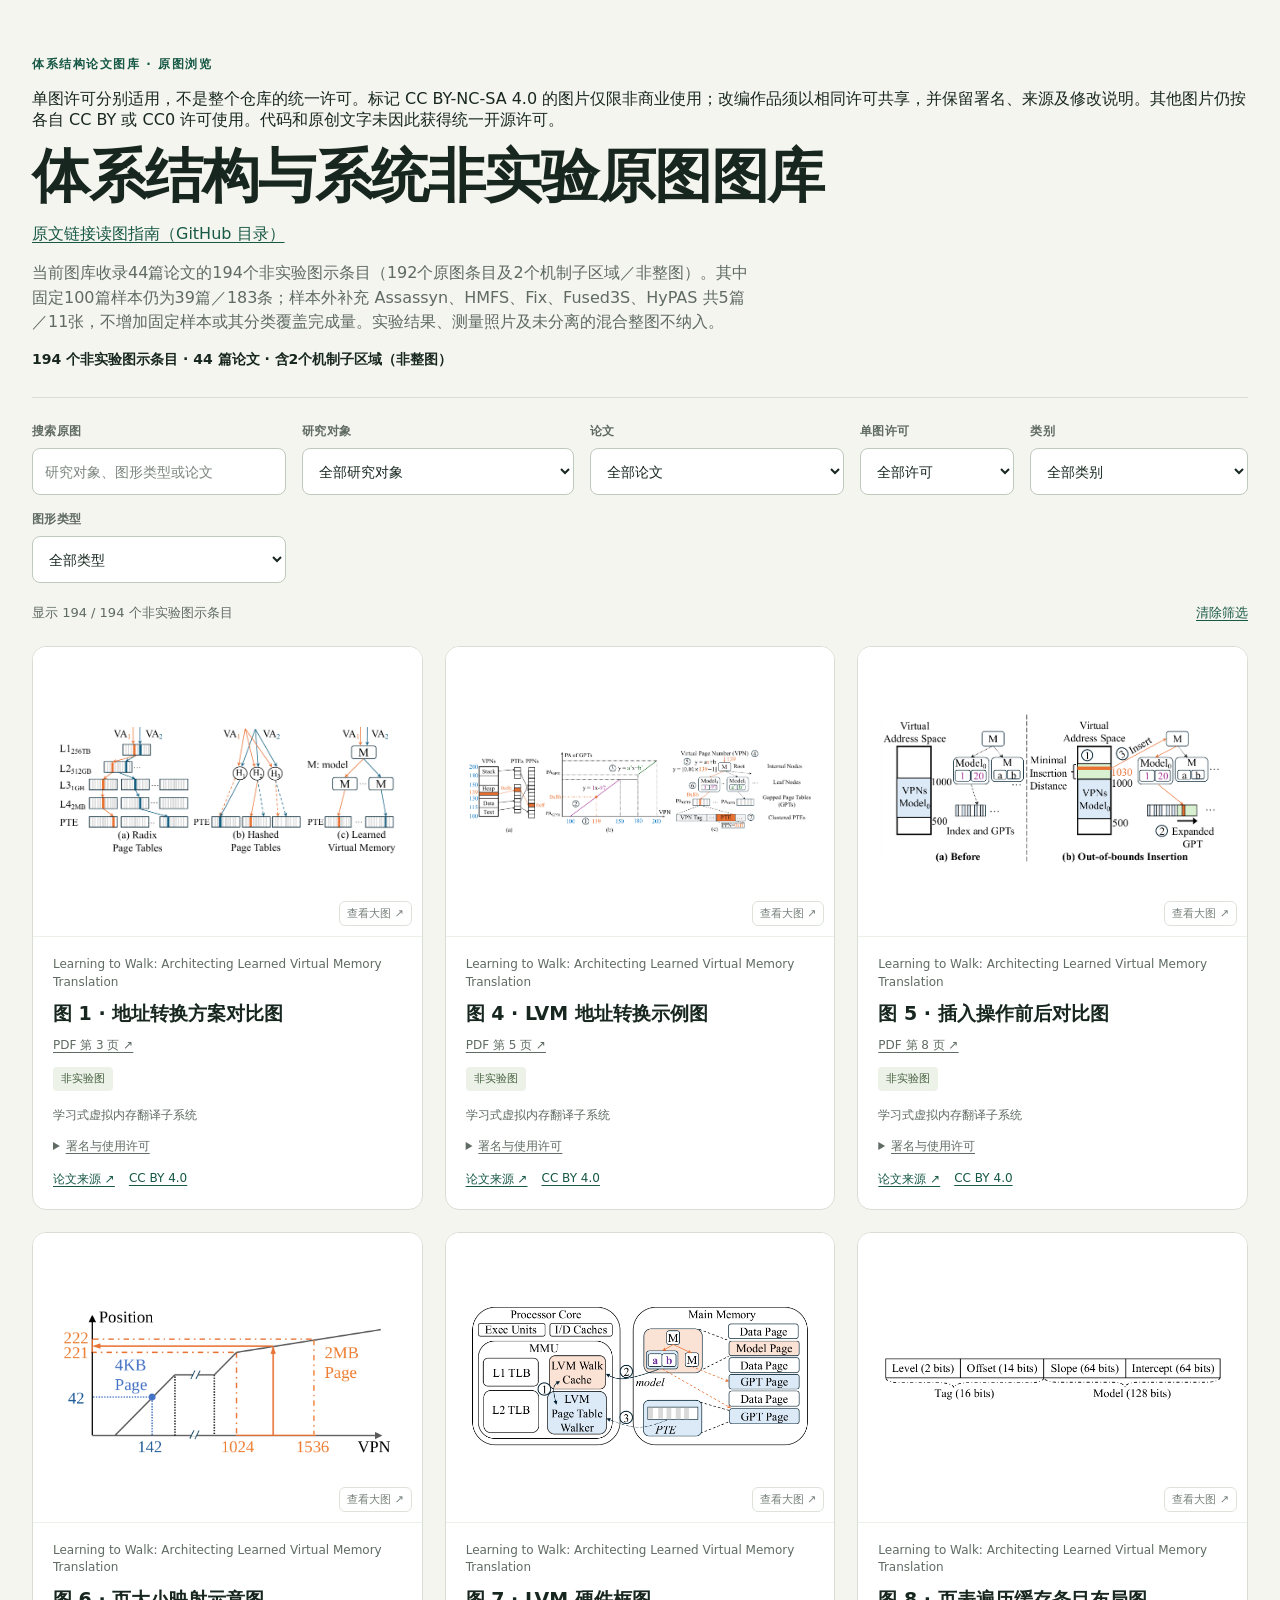
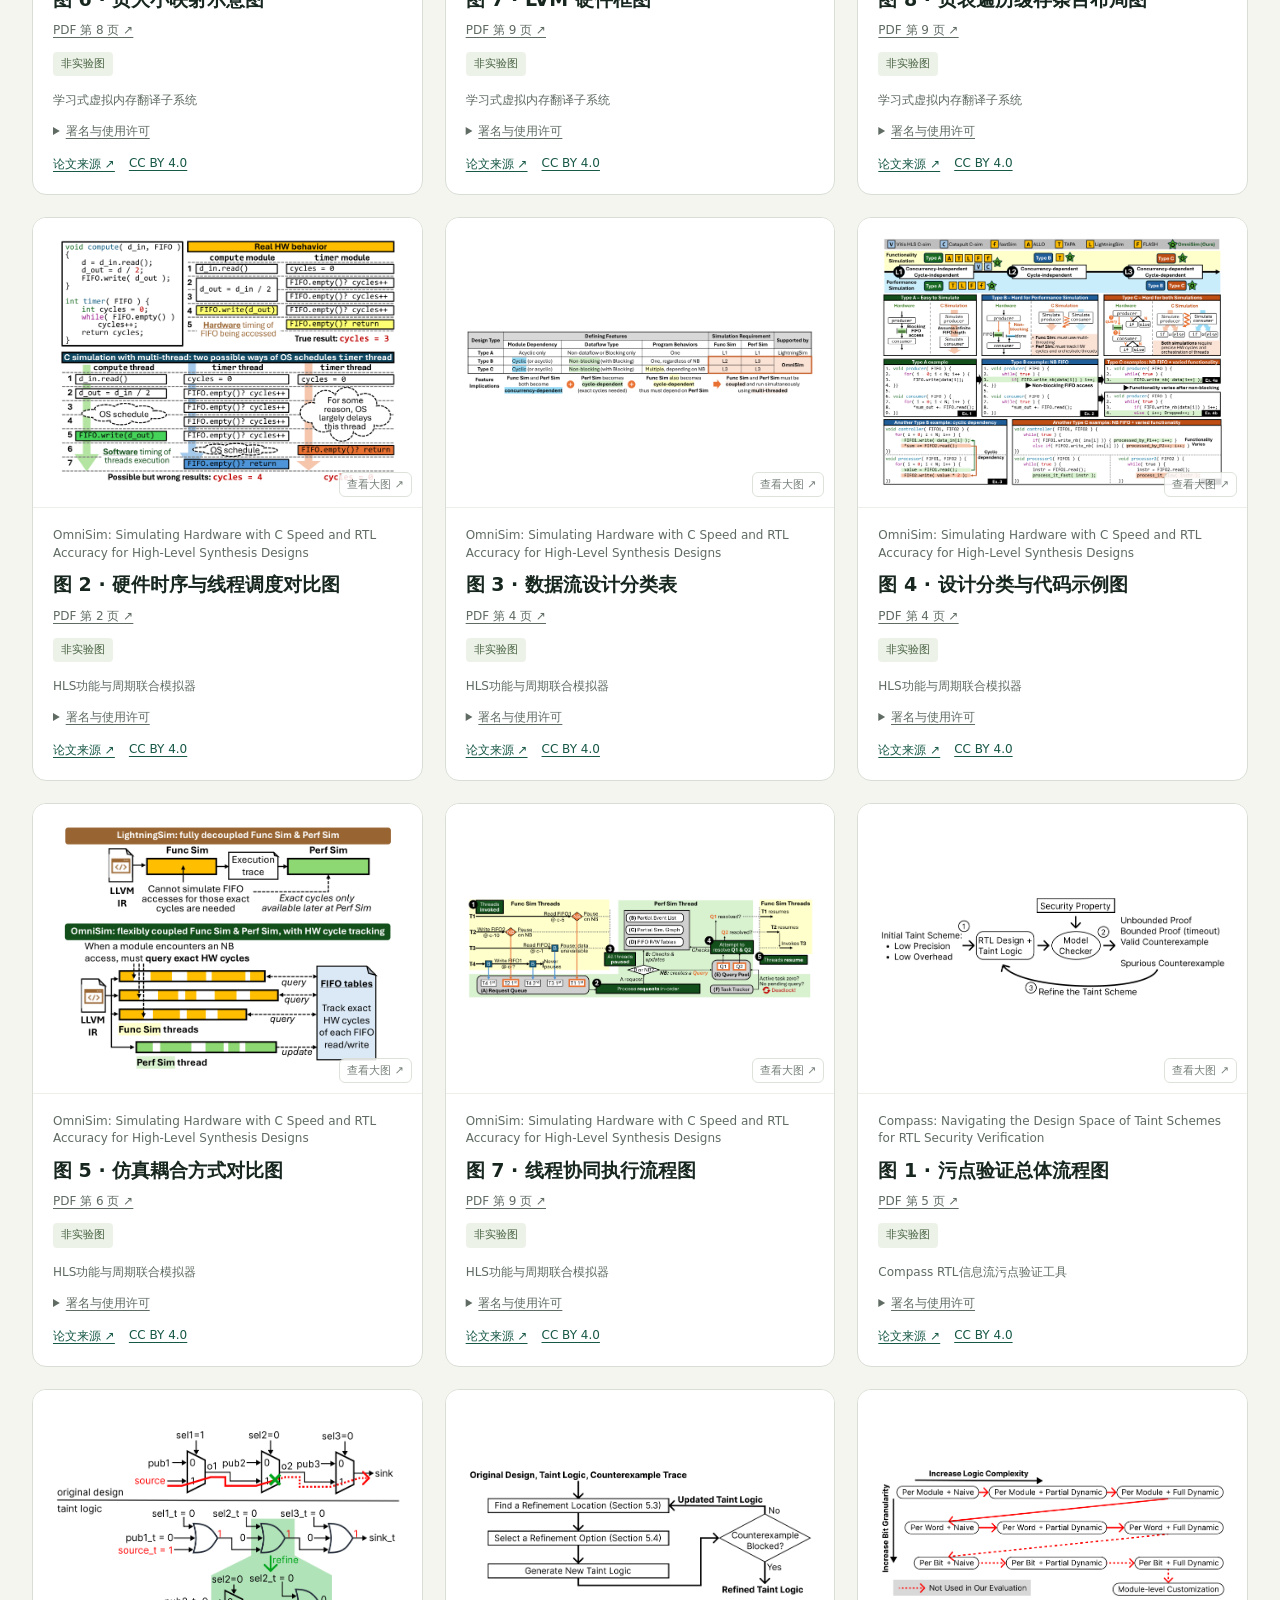
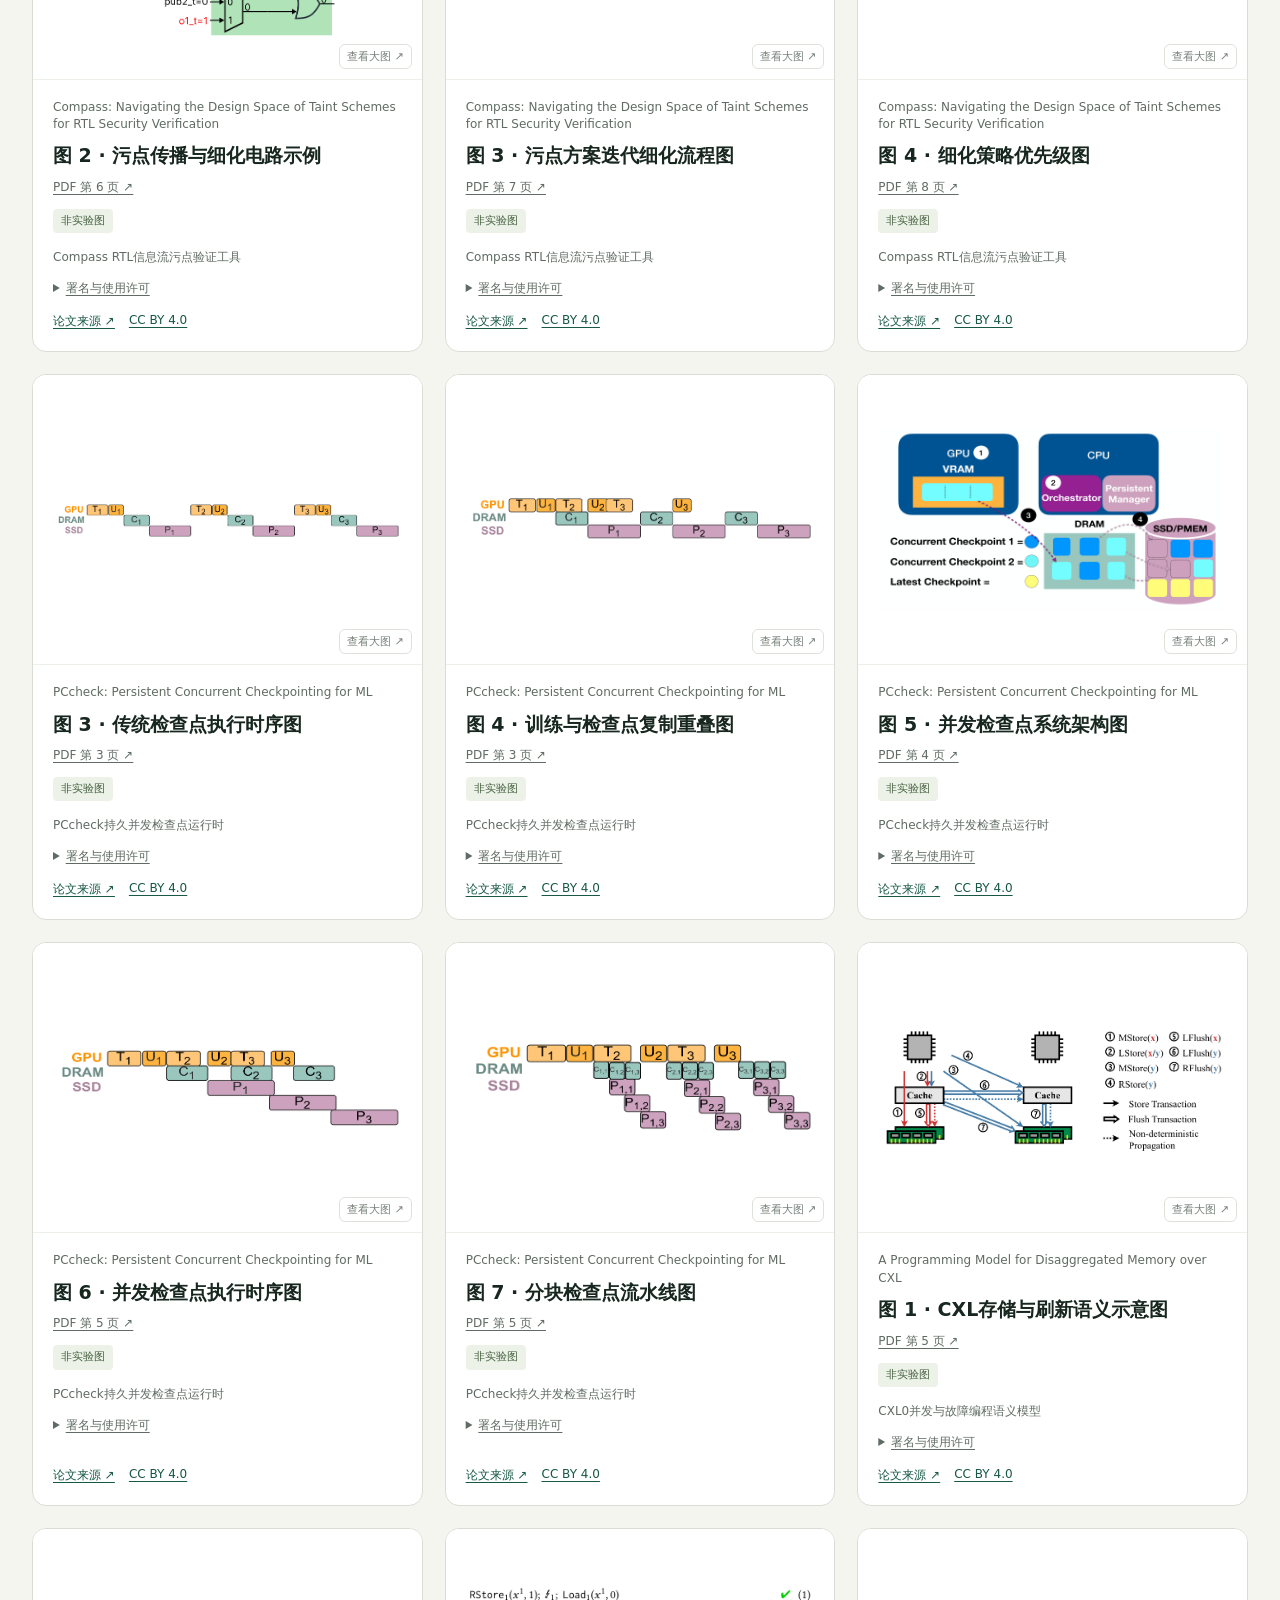
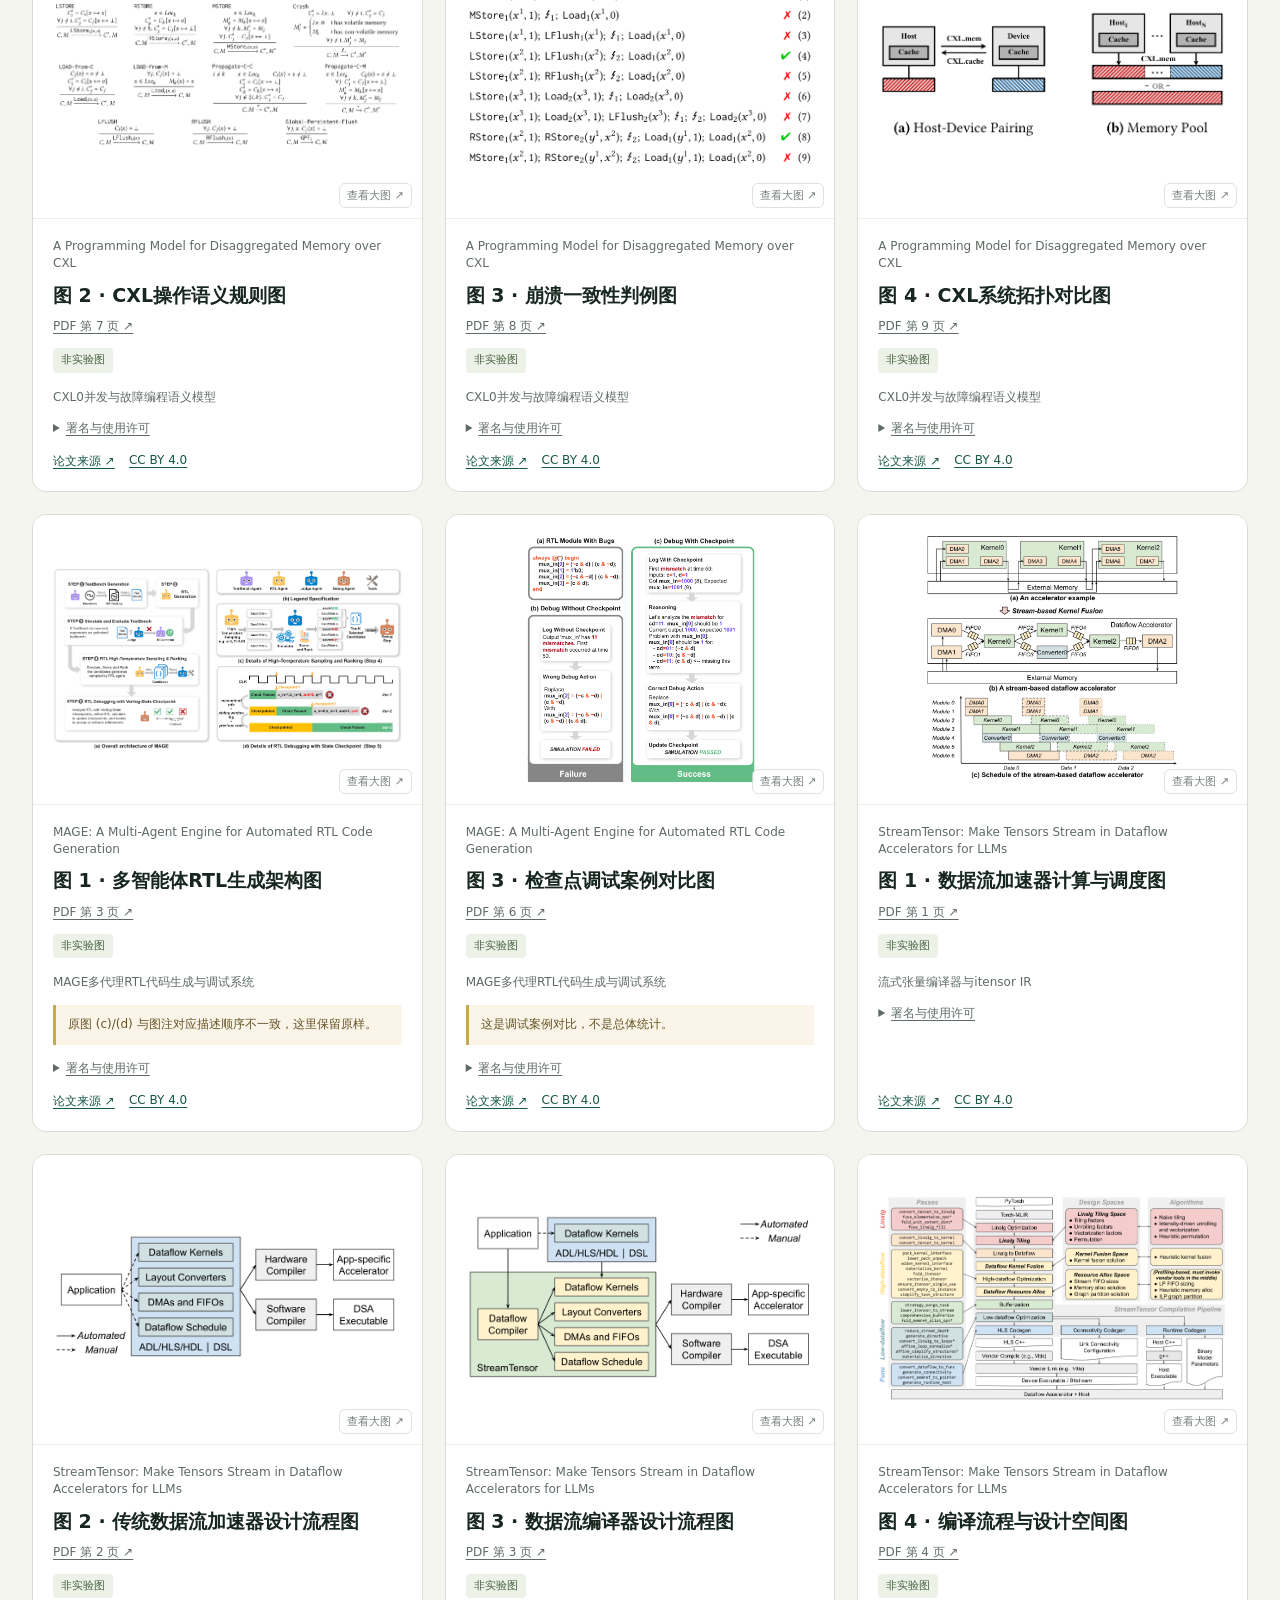
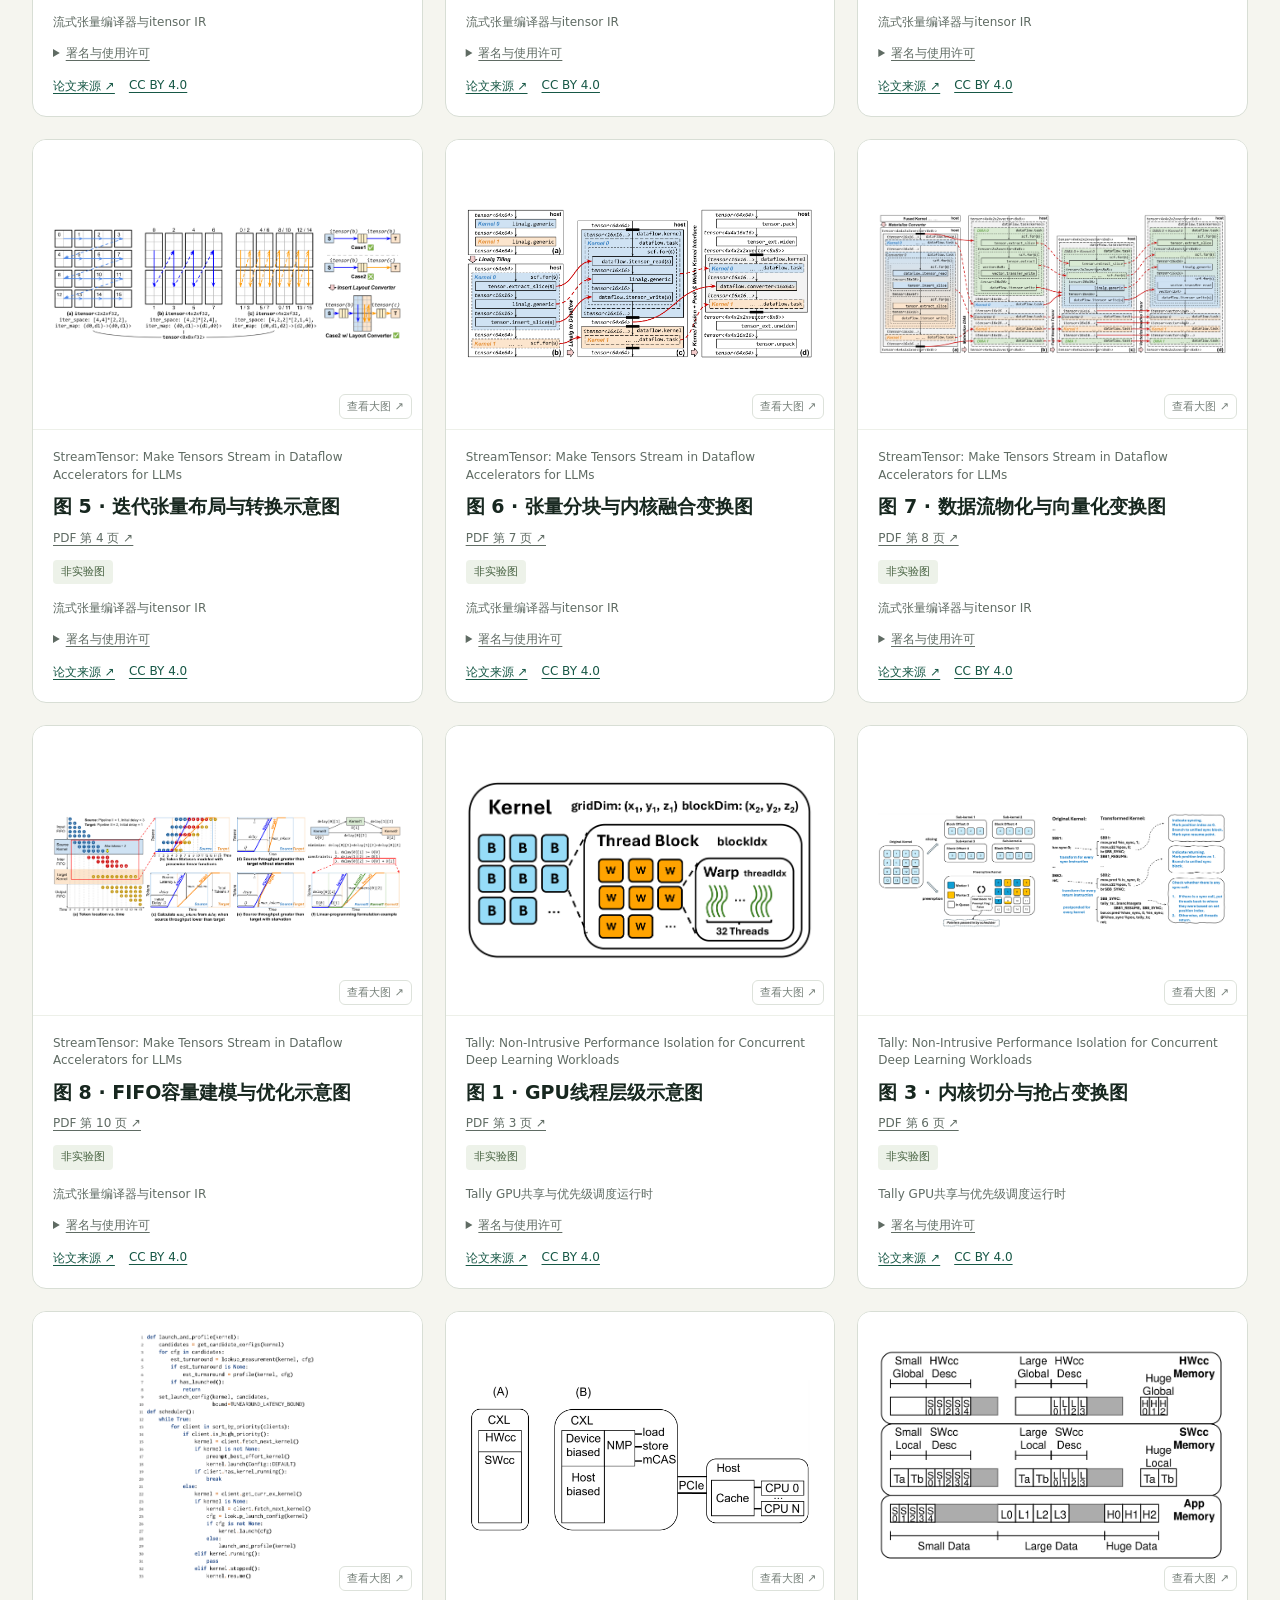
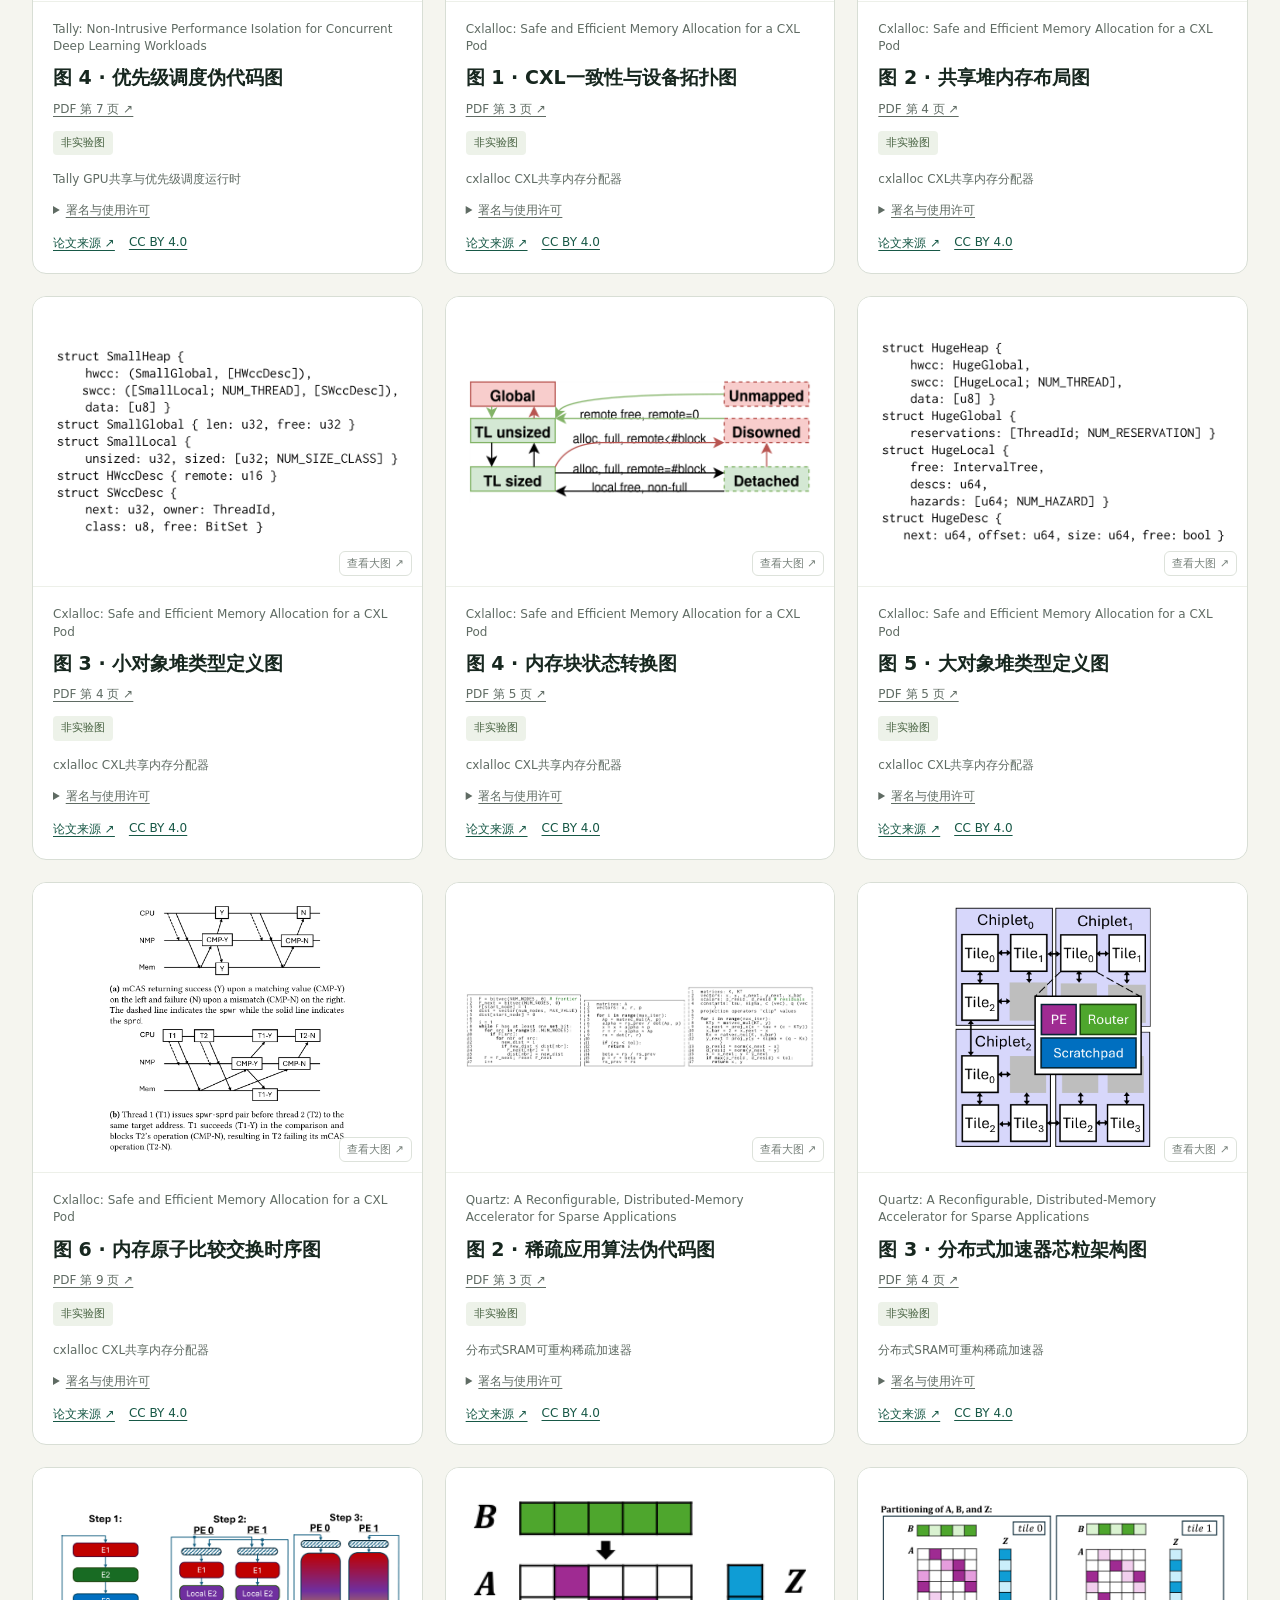
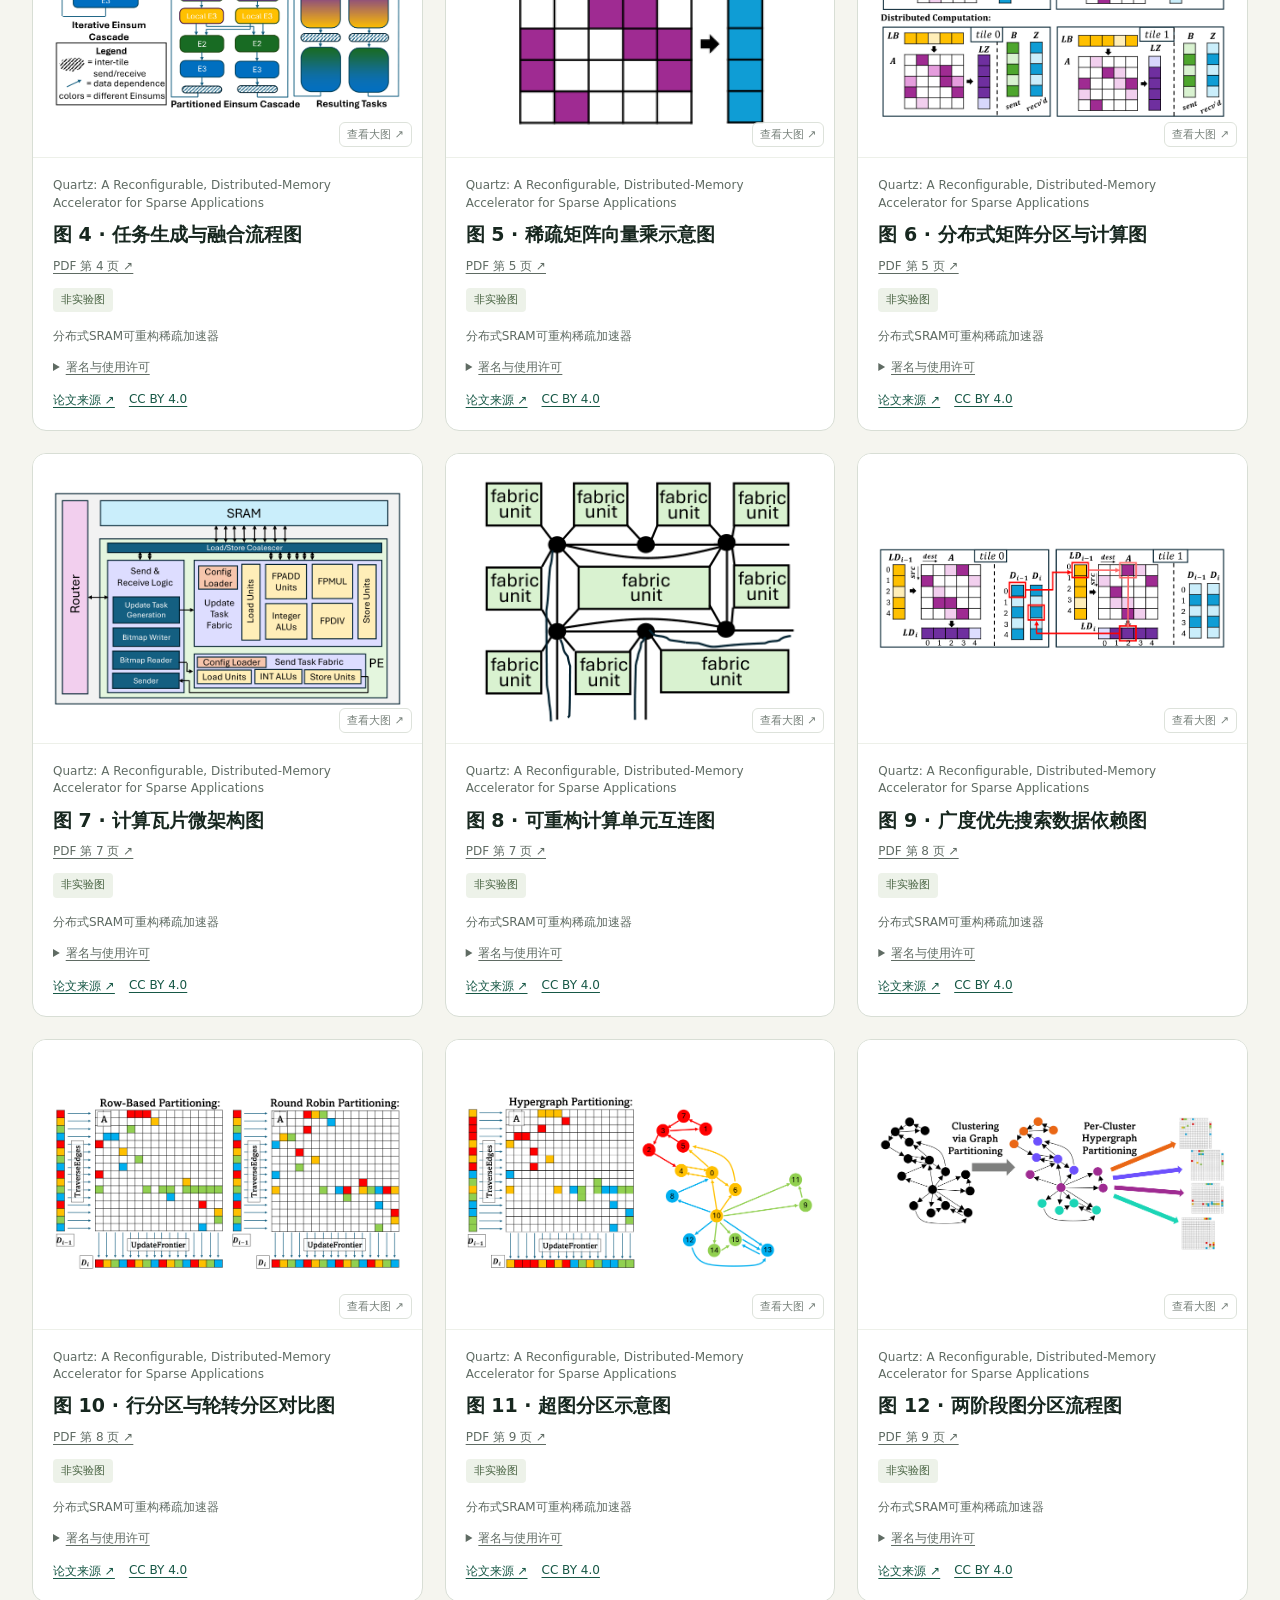
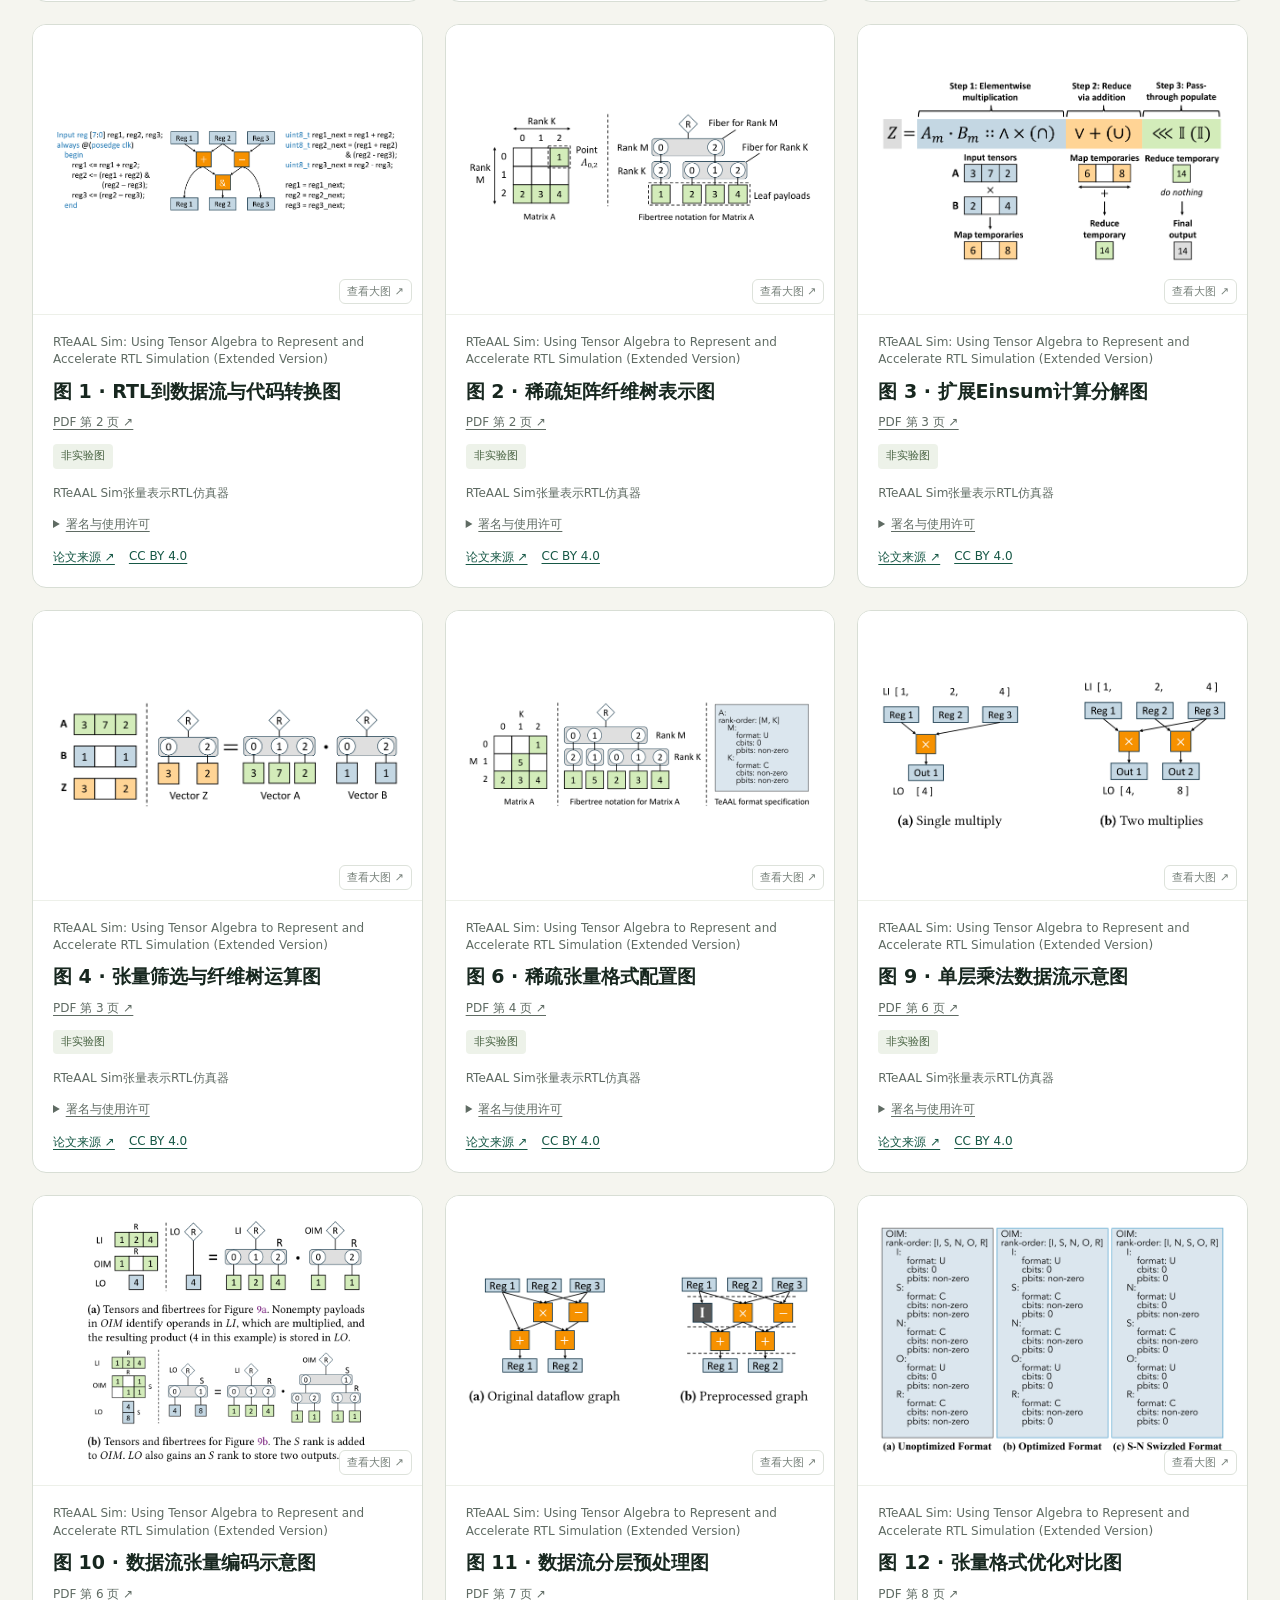
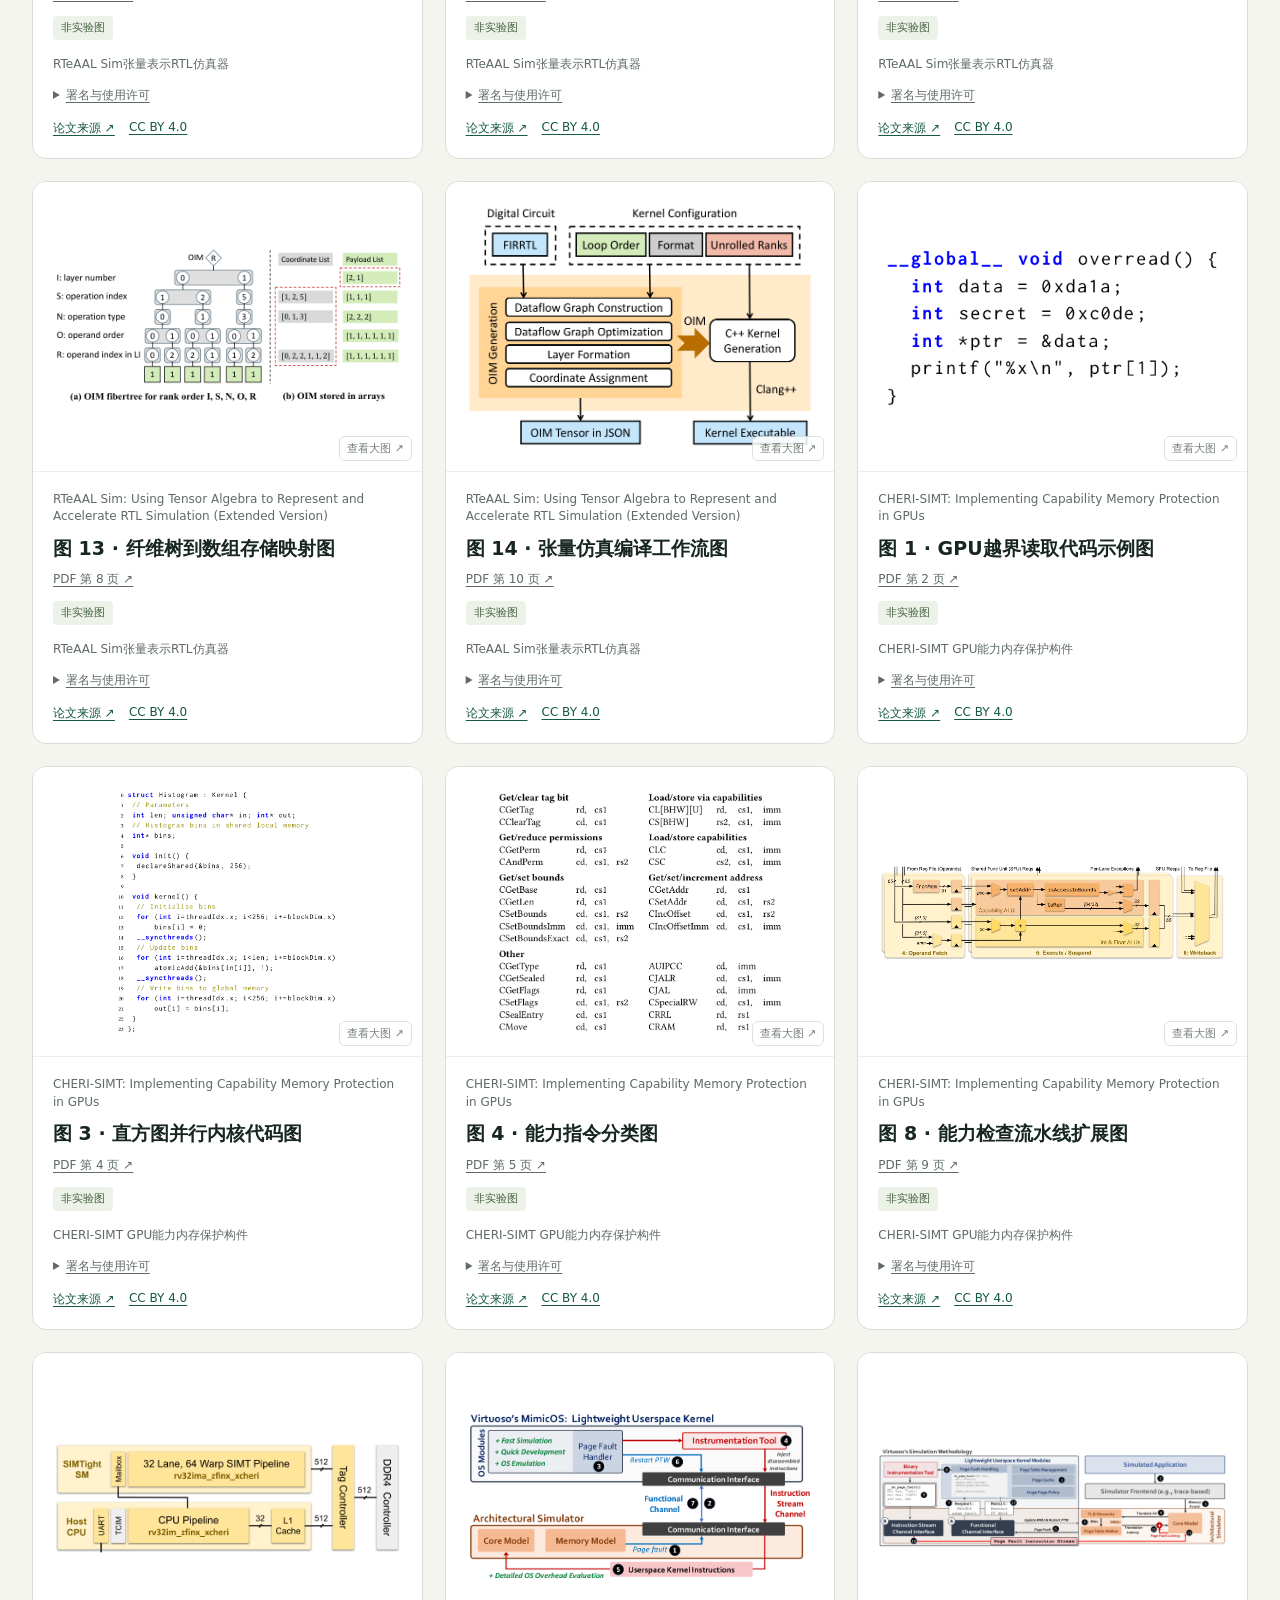
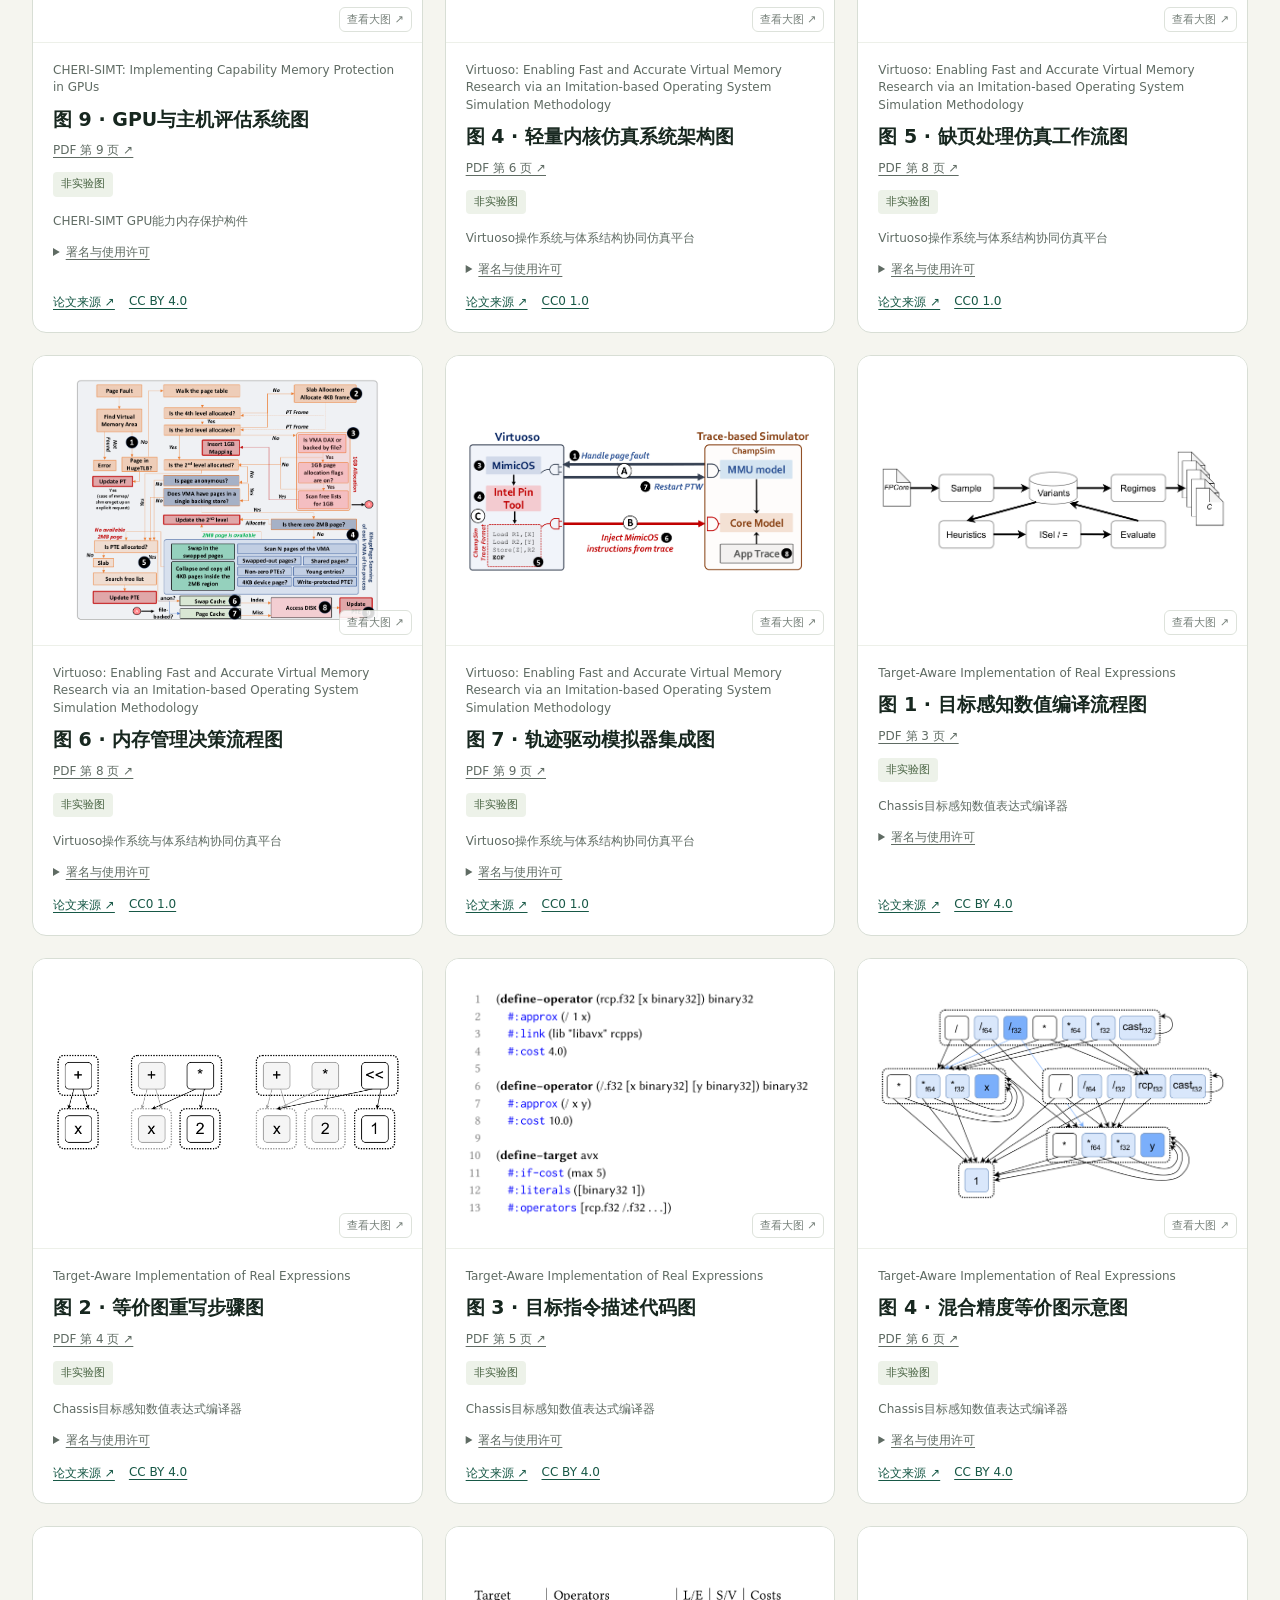
==== gallery/index.html @ f14de04a "Add verified HyPAS mechanism figures as supplemental coverage" ====
<!doctype html>
<html lang="zh-CN">
<head>
  <meta charset="utf-8">
  <meta name="viewport" content="width=device-width, initial-scale=1">
  <meta name="referrer" content="no-referrer">
  <meta name="description" content="按研究对象、论文、类别和图形类型浏览经核验的体系结构论文原图，附来源页和署名许可。">
  <title>体系结构与系统非实验原图图库</title>
  <link rel="stylesheet" href="styles.css">
</head>
<body>
  <a class="skip" href="#gallery">跳转至原图</a>
  <header class="masthead">
    <div class="eyebrow">体系结构论文图库 · 原图浏览</div>
    <p class="license-warning">单图许可分别适用，不是整个仓库的统一许可。标记 CC BY-NC-SA 4.0 的图片仅限非商业使用；改编作品须以相同许可共享，并保留署名、来源及修改说明。其他图片仍按各自 CC BY 或 CC0 许可使用。代码和原创文字未因此获得统一开源许可。</p>
    <h1>体系结构与系统非实验原图图库</h1>
    <p><a href="https://github.com/zaidengyifenzhong/arch-diagram-lab/blob/main/catalog/README.md#source-linked-reading-guides">原文链接读图指南（GitHub 目录）</a></p>
    <p class="coverage">当前图库收录44篇论文的194个非实验图示条目（192个原图条目及2个机制子区域／非整图）。其中固定100篇样本仍为39篇／183条；样本外补充 Assassyn、HMFS、Fix、Fused3S、HyPAS 共5篇／11张，不增加固定样本或其分类覆盖完成量。实验结果、测量照片及未分离的混合整图不纳入。</p>
    <p class="summary" id="summary">194 个非实验图示条目 · 44 篇论文 · 含2个机制子区域（非整图）</p>
  </header>
  <main>
    <section class="controls" aria-label="浏览原图">
      <div class="control-grid">
        <label>搜索原图<input id="search" type="search" placeholder="研究对象、图形类型或论文" autocomplete="off"></label>
        <label>研究对象<select id="research-object"><option value="">全部研究对象</option></select></label>
        <label>论文<select id="paper"><option value="">全部论文</option></select></label>
        <label>单图许可<select id="license"><option value="">全部许可</option></select></label>
        <label>类别<select id="category"><option value="">全部类别</option></select></label>
        <label>图形类型<select id="figure-type"><option value="">全部类型</option></select></label>
      </div>
      <div class="results-row"><p id="result-count" role="status" aria-live="polite"></p><button id="reset" class="text-button" type="button">清除筛选</button></div>
    </section>
    <p id="paper-notice" class="source-note" hidden></p>
    <section id="reading-path" aria-label="所选论文的阅读建议" hidden></section>
    <section id="gallery" class="gallery" aria-label="论文原图" tabindex="-1"></section>
    <div class="empty" id="empty" hidden><h2>没有匹配的原图</h2><p>试试其他关键词，或清除筛选。</p></div>
    <noscript><p>以下194个非实验图示条目包含2个明确机制子区域／非整图；启用JavaScript可筛选。</p><div class="no-script-list"><article><h2>LVM · MICRO 2025 · 图 1</h2><p>地址转换方案对比图</p><img src="assets/micro-2025-lvm-F1-9dbb3edb5652a530.png" alt="图 1：地址转换方案对比图。原论文 Learning to Walk: Architecting Learned Virtual Memory Translation，PDF 第 3 页。"><p></p><p>Kaiyang Zhao, Yuang Chen, Xenia Xu, Dan Schatzberg, Nastaran Hajinaza, Rupin Vakharwala, Andy Anderson, and Dimitrios Skarlatos. Learning to Walk: Architecting Learned Virtual Memory Translation. MICRO 2025. DOI: https://doi.org/10.1145/3725843.3756093. Copyright 2025 the owner/authors. Source: https://www.pdl.cmu.edu/PDL-FTP/BigLearning/kzhao-MICRO25.pdf. CC BY 4.0: https://creativecommons.org/licenses/by/4.0/. Figures cropped from the exact historical PDF and rasterized at 240 dpi; captions excluded and diagram content unchanged. No endorsement implied. Cropped from the paper and rasterized at 240 dpi; captions excluded and diagram content unchanged.</p><p></p><p><a href="https://www.pdl.cmu.edu/PDL-FTP/BigLearning/kzhao-MICRO25.pdf#page=3">原文物理页 3</a> · <a href="https://creativecommons.org/licenses/by/4.0/">CC BY 4.0</a></p></article><article><h2>LVM · MICRO 2025 · 图 4</h2><p>LVM 地址转换示例图</p><img src="assets/micro-2025-lvm-F4-119ad67382ce1697.png" alt="图 4：LVM 地址转换示例图。原论文 Learning to Walk: Architecting Learned Virtual Memory Translation，PDF 第 5 页。"><p></p><p>Kaiyang Zhao, Yuang Chen, Xenia Xu, Dan Schatzberg, Nastaran Hajinaza, Rupin Vakharwala, Andy Anderson, and Dimitrios Skarlatos. Learning to Walk: Architecting Learned Virtual Memory Translation. MICRO 2025. DOI: https://doi.org/10.1145/3725843.3756093. Copyright 2025 the owner/authors. Source: https://www.pdl.cmu.edu/PDL-FTP/BigLearning/kzhao-MICRO25.pdf. CC BY 4.0: https://creativecommons.org/licenses/by/4.0/. Figures cropped from the exact historical PDF and rasterized at 240 dpi; captions excluded and diagram content unchanged. No endorsement implied. Cropped from the paper and rasterized at 240 dpi; captions excluded and diagram content unchanged.</p><p></p><p><a href="https://www.pdl.cmu.edu/PDL-FTP/BigLearning/kzhao-MICRO25.pdf#page=5">原文物理页 5</a> · <a href="https://creativecommons.org/licenses/by/4.0/">CC BY 4.0</a></p></article><article><h2>LVM · MICRO 2025 · 图 5</h2><p>插入操作前后对比图</p><img src="assets/micro-2025-lvm-F5-0bdcf9b856116199.png" alt="图 5：插入操作前后对比图。原论文 Learning to Walk: Architecting Learned Virtual Memory Translation，PDF 第 8 页。"><p></p><p>Kaiyang Zhao, Yuang Chen, Xenia Xu, Dan Schatzberg, Nastaran Hajinaza, Rupin Vakharwala, Andy Anderson, and Dimitrios Skarlatos. Learning to Walk: Architecting Learned Virtual Memory Translation. MICRO 2025. DOI: https://doi.org/10.1145/3725843.3756093. Copyright 2025 the owner/authors. Source: https://www.pdl.cmu.edu/PDL-FTP/BigLearning/kzhao-MICRO25.pdf. CC BY 4.0: https://creativecommons.org/licenses/by/4.0/. Figures cropped from the exact historical PDF and rasterized at 240 dpi; captions excluded and diagram content unchanged. No endorsement implied. Cropped from the paper and rasterized at 240 dpi; captions excluded and diagram content unchanged.</p><p></p><p><a href="https://www.pdl.cmu.edu/PDL-FTP/BigLearning/kzhao-MICRO25.pdf#page=8">原文物理页 8</a> · <a href="https://creativecommons.org/licenses/by/4.0/">CC BY 4.0</a></p></article><article><h2>LVM · MICRO 2025 · 图 6</h2><p>页大小映射示意图</p><img src="assets/micro-2025-lvm-F6-8c029fa66f3a2694.png" alt="图 6：页大小映射示意图。原论文 Learning to Walk: Architecting Learned Virtual Memory Translation，PDF 第 8 页。"><p></p><p>Kaiyang Zhao, Yuang Chen, Xenia Xu, Dan Schatzberg, Nastaran Hajinaza, Rupin Vakharwala, Andy Anderson, and Dimitrios Skarlatos. Learning to Walk: Architecting Learned Virtual Memory Translation. MICRO 2025. DOI: https://doi.org/10.1145/3725843.3756093. Copyright 2025 the owner/authors. Source: https://www.pdl.cmu.edu/PDL-FTP/BigLearning/kzhao-MICRO25.pdf. CC BY 4.0: https://creativecommons.org/licenses/by/4.0/. Figures cropped from the exact historical PDF and rasterized at 240 dpi; captions excluded and diagram content unchanged. No endorsement implied. Cropped from the paper and rasterized at 240 dpi; captions excluded and diagram content unchanged.</p><p></p><p><a href="https://www.pdl.cmu.edu/PDL-FTP/BigLearning/kzhao-MICRO25.pdf#page=8">原文物理页 8</a> · <a href="https://creativecommons.org/licenses/by/4.0/">CC BY 4.0</a></p></article><article><h2>LVM · MICRO 2025 · 图 7</h2><p>LVM 硬件框图</p><img src="assets/micro-2025-lvm-F7-07ace1bb2e10e1a8.png" alt="图 7：LVM 硬件框图。原论文 Learning to Walk: Architecting Learned Virtual Memory Translation，PDF 第 9 页。"><p></p><p>Kaiyang Zhao, Yuang Chen, Xenia Xu, Dan Schatzberg, Nastaran Hajinaza, Rupin Vakharwala, Andy Anderson, and Dimitrios Skarlatos. Learning to Walk: Architecting Learned Virtual Memory Translation. MICRO 2025. DOI: https://doi.org/10.1145/3725843.3756093. Copyright 2025 the owner/authors. Source: https://www.pdl.cmu.edu/PDL-FTP/BigLearning/kzhao-MICRO25.pdf. CC BY 4.0: https://creativecommons.org/licenses/by/4.0/. Figures cropped from the exact historical PDF and rasterized at 240 dpi; captions excluded and diagram content unchanged. No endorsement implied. Cropped from the paper and rasterized at 240 dpi; captions excluded and diagram content unchanged.</p><p></p><p><a href="https://www.pdl.cmu.edu/PDL-FTP/BigLearning/kzhao-MICRO25.pdf#page=9">原文物理页 9</a> · <a href="https://creativecommons.org/licenses/by/4.0/">CC BY 4.0</a></p></article><article><h2>LVM · MICRO 2025 · 图 8</h2><p>页表遍历缓存条目布局图</p><img src="assets/micro-2025-lvm-F8-78b813d9e61ee061.png" alt="图 8：页表遍历缓存条目布局图。原论文 Learning to Walk: Architecting Learned Virtual Memory Translation，PDF 第 9 页。"><p></p><p>Kaiyang Zhao, Yuang Chen, Xenia Xu, Dan Schatzberg, Nastaran Hajinaza, Rupin Vakharwala, Andy Anderson, and Dimitrios Skarlatos. Learning to Walk: Architecting Learned Virtual Memory Translation. MICRO 2025. DOI: https://doi.org/10.1145/3725843.3756093. Copyright 2025 the owner/authors. Source: https://www.pdl.cmu.edu/PDL-FTP/BigLearning/kzhao-MICRO25.pdf. CC BY 4.0: https://creativecommons.org/licenses/by/4.0/. Figures cropped from the exact historical PDF and rasterized at 240 dpi; captions excluded and diagram content unchanged. No endorsement implied. Cropped from the paper and rasterized at 240 dpi; captions excluded and diagram content unchanged.</p><p></p><p><a href="https://www.pdl.cmu.edu/PDL-FTP/BigLearning/kzhao-MICRO25.pdf#page=9">原文物理页 9</a> · <a href="https://creativecommons.org/licenses/by/4.0/">CC BY 4.0</a></p></article><article><h2>OmniSim · MICRO 2025 · 图 2</h2><p>硬件时序与线程调度对比图</p><img src="assets/micro-2025-omnisim-F2-c44d751e21643ef7.png" alt="图 2：硬件时序与线程调度对比图。原论文 OmniSim: Simulating Hardware with C Speed and RTL Accuracy for High-Level Synthesis Designs，PDF 第 2 页。"><p></p><p>Rishov Sarkar, Cong Hao. OmniSim: Simulating Hardware with C Speed and RTL Accuracy for High-Level Synthesis Designs. MICRO 2025. DOI: https://doi.org/10.1145/3725843.3756033. Version: arXiv:2508.19299v1, 25 Aug 2025; MICRO 2025 conference-layout author manuscript. Copyright 2025 the owner/authors. Source: https://arxiv.org/pdf/2508.19299v1. CC BY 4.0: https://creativecommons.org/licenses/by/4.0/. Whole figures cropped from this exact PDF and rasterized at 240 dpi; numbered captions excluded, figure content unchanged. No endorsement implied. Whole figure cropped from the specified source PDF and rasterized at 240 dpi; numbered caption excluded, figure content unchanged.</p><p></p><p><a href="https://arxiv.org/pdf/2508.19299v1#page=2">原文物理页 2</a> · <a href="https://creativecommons.org/licenses/by/4.0/">CC BY 4.0</a></p></article><article><h2>OmniSim · MICRO 2025 · 图 3</h2><p>数据流设计分类表</p><img src="assets/micro-2025-omnisim-F3-8bdba71f0ba8e7fe.png" alt="图 3：数据流设计分类表。原论文 OmniSim: Simulating Hardware with C Speed and RTL Accuracy for High-Level Synthesis Designs，PDF 第 4 页。"><p></p><p>Rishov Sarkar, Cong Hao. OmniSim: Simulating Hardware with C Speed and RTL Accuracy for High-Level Synthesis Designs. MICRO 2025. DOI: https://doi.org/10.1145/3725843.3756033. Version: arXiv:2508.19299v1, 25 Aug 2025; MICRO 2025 conference-layout author manuscript. Copyright 2025 the owner/authors. Source: https://arxiv.org/pdf/2508.19299v1. CC BY 4.0: https://creativecommons.org/licenses/by/4.0/. Whole figures cropped from this exact PDF and rasterized at 240 dpi; numbered captions excluded, figure content unchanged. No endorsement implied. Whole figure cropped from the specified source PDF and rasterized at 240 dpi; numbered caption excluded, figure content unchanged.</p><p></p><p><a href="https://arxiv.org/pdf/2508.19299v1#page=4">原文物理页 4</a> · <a href="https://creativecommons.org/licenses/by/4.0/">CC BY 4.0</a></p></article><article><h2>OmniSim · MICRO 2025 · 图 4</h2><p>设计分类与代码示例图</p><img src="assets/micro-2025-omnisim-F4-ca850fcc6b38124c.png" alt="图 4：设计分类与代码示例图。原论文 OmniSim: Simulating Hardware with C Speed and RTL Accuracy for High-Level Synthesis Designs，PDF 第 4 页。"><p></p><p>Rishov Sarkar, Cong Hao. OmniSim: Simulating Hardware with C Speed and RTL Accuracy for High-Level Synthesis Designs. MICRO 2025. DOI: https://doi.org/10.1145/3725843.3756033. Version: arXiv:2508.19299v1, 25 Aug 2025; MICRO 2025 conference-layout author manuscript. Copyright 2025 the owner/authors. Source: https://arxiv.org/pdf/2508.19299v1. CC BY 4.0: https://creativecommons.org/licenses/by/4.0/. Whole figures cropped from this exact PDF and rasterized at 240 dpi; numbered captions excluded, figure content unchanged. No endorsement implied. Whole figure cropped from the specified source PDF and rasterized at 240 dpi; numbered caption excluded, figure content unchanged.</p><p></p><p><a href="https://arxiv.org/pdf/2508.19299v1#page=4">原文物理页 4</a> · <a href="https://creativecommons.org/licenses/by/4.0/">CC BY 4.0</a></p></article><article><h2>OmniSim · MICRO 2025 · 图 5</h2><p>仿真耦合方式对比图</p><img src="assets/micro-2025-omnisim-F5-948d5bba6f046e5a.png" alt="图 5：仿真耦合方式对比图。原论文 OmniSim: Simulating Hardware with C Speed and RTL Accuracy for High-Level Synthesis Designs，PDF 第 6 页。"><p></p><p>Rishov Sarkar, Cong Hao. OmniSim: Simulating Hardware with C Speed and RTL Accuracy for High-Level Synthesis Designs. MICRO 2025. DOI: https://doi.org/10.1145/3725843.3756033. Version: arXiv:2508.19299v1, 25 Aug 2025; MICRO 2025 conference-layout author manuscript. Copyright 2025 the owner/authors. Source: https://arxiv.org/pdf/2508.19299v1. CC BY 4.0: https://creativecommons.org/licenses/by/4.0/. Whole figures cropped from this exact PDF and rasterized at 240 dpi; numbered captions excluded, figure content unchanged. No endorsement implied. Whole figure cropped from the specified source PDF and rasterized at 240 dpi; numbered caption excluded, figure content unchanged.</p><p></p><p><a href="https://arxiv.org/pdf/2508.19299v1#page=6">原文物理页 6</a> · <a href="https://creativecommons.org/licenses/by/4.0/">CC BY 4.0</a></p></article><article><h2>OmniSim · MICRO 2025 · 图 7</h2><p>线程协同执行流程图</p><img src="assets/micro-2025-omnisim-F7-c8fbf52ba9a2f5f8.png" alt="图 7：线程协同执行流程图。原论文 OmniSim: Simulating Hardware with C Speed and RTL Accuracy for High-Level Synthesis Designs，PDF 第 9 页。"><p></p><p>Rishov Sarkar, Cong Hao. OmniSim: Simulating Hardware with C Speed and RTL Accuracy for High-Level Synthesis Designs. MICRO 2025. DOI: https://doi.org/10.1145/3725843.3756033. Version: arXiv:2508.19299v1, 25 Aug 2025; MICRO 2025 conference-layout author manuscript. Copyright 2025 the owner/authors. Source: https://arxiv.org/pdf/2508.19299v1. CC BY 4.0: https://creativecommons.org/licenses/by/4.0/. Whole figures cropped from this exact PDF and rasterized at 240 dpi; numbered captions excluded, figure content unchanged. No endorsement implied. Whole figure cropped from the specified source PDF and rasterized at 240 dpi; numbered caption excluded, figure content unchanged.</p><p></p><p><a href="https://arxiv.org/pdf/2508.19299v1#page=9">原文物理页 9</a> · <a href="https://creativecommons.org/licenses/by/4.0/">CC BY 4.0</a></p></article><article><h2>Compass · ASPLOS 2026 · 图 1</h2><p>污点验证总体流程图</p><img src="assets/asplos-2026-compass-F1-9667122e96f92d53.png" alt="图 1：污点验证总体流程图。原论文 Compass: Navigating the Design Space of Taint Schemes for RTL Security Verification，PDF 第 5 页。"><p></p><p>Yuheng Yang, Qinhan Tan, Thomas Bourgeat, Sharad Malik, Mengjia Yan. Compass: Navigating the Design Space of Taint Schemes for RTL Security Verification. ASPLOS 2026, Volume 2. DOI: https://doi.org/10.1145/3779212.3790144. Version: Exact author-hosted ACM ASPLOS 2026 Volume 2 conference-layout PDF; no publisher-binary equivalence claimed. Copyright 2026 the owner/authors. Source: https://people.csail.mit.edu/mengjia/data/2026.ASPLOS.Compass.pdf. CC BY 4.0: https://creativecommons.org/licenses/by/4.0/. Whole figures cropped from this exact PDF and rasterized at 240 dpi; numbered captions excluded, figure content unchanged. No endorsement implied. Whole figure cropped from the specified source PDF and rasterized at 240 dpi; numbered caption excluded, figure content unchanged.</p><p></p><p><a href="https://people.csail.mit.edu/mengjia/data/2026.ASPLOS.Compass.pdf#page=5">原文物理页 5</a> · <a href="https://creativecommons.org/licenses/by/4.0/">CC BY 4.0</a></p></article><article><h2>Compass · ASPLOS 2026 · 图 2</h2><p>污点传播与细化电路示例</p><img src="assets/asplos-2026-compass-F2-485c23a78133191e.png" alt="图 2：污点传播与细化电路示例。原论文 Compass: Navigating the Design Space of Taint Schemes for RTL Security Verification，PDF 第 6 页。"><p></p><p>Yuheng Yang, Qinhan Tan, Thomas Bourgeat, Sharad Malik, Mengjia Yan. Compass: Navigating the Design Space of Taint Schemes for RTL Security Verification. ASPLOS 2026, Volume 2. DOI: https://doi.org/10.1145/3779212.3790144. Version: Exact author-hosted ACM ASPLOS 2026 Volume 2 conference-layout PDF; no publisher-binary equivalence claimed. Copyright 2026 the owner/authors. Source: https://people.csail.mit.edu/mengjia/data/2026.ASPLOS.Compass.pdf. CC BY 4.0: https://creativecommons.org/licenses/by/4.0/. Whole figures cropped from this exact PDF and rasterized at 240 dpi; numbered captions excluded, figure content unchanged. No endorsement implied. Whole figure cropped from the specified source PDF and rasterized at 240 dpi; numbered caption excluded, figure content unchanged.</p><p></p><p><a href="https://people.csail.mit.edu/mengjia/data/2026.ASPLOS.Compass.pdf#page=6">原文物理页 6</a> · <a href="https://creativecommons.org/licenses/by/4.0/">CC BY 4.0</a></p></article><article><h2>Compass · ASPLOS 2026 · 图 3</h2><p>污点方案迭代细化流程图</p><img src="assets/asplos-2026-compass-F3-1660eba402ec882a.png" alt="图 3：污点方案迭代细化流程图。原论文 Compass: Navigating the Design Space of Taint Schemes for RTL Security Verification，PDF 第 7 页。"><p></p><p>Yuheng Yang, Qinhan Tan, Thomas Bourgeat, Sharad Malik, Mengjia Yan. Compass: Navigating the Design Space of Taint Schemes for RTL Security Verification. ASPLOS 2026, Volume 2. DOI: https://doi.org/10.1145/3779212.3790144. Version: Exact author-hosted ACM ASPLOS 2026 Volume 2 conference-layout PDF; no publisher-binary equivalence claimed. Copyright 2026 the owner/authors. Source: https://people.csail.mit.edu/mengjia/data/2026.ASPLOS.Compass.pdf. CC BY 4.0: https://creativecommons.org/licenses/by/4.0/. Whole figures cropped from this exact PDF and rasterized at 240 dpi; numbered captions excluded, figure content unchanged. No endorsement implied. Whole figure cropped from the specified source PDF and rasterized at 240 dpi; numbered caption excluded, figure content unchanged.</p><p></p><p><a href="https://people.csail.mit.edu/mengjia/data/2026.ASPLOS.Compass.pdf#page=7">原文物理页 7</a> · <a href="https://creativecommons.org/licenses/by/4.0/">CC BY 4.0</a></p></article><article><h2>Compass · ASPLOS 2026 · 图 4</h2><p>细化策略优先级图</p><img src="assets/asplos-2026-compass-F4-522dbf3c0b2a3e5f.png" alt="图 4：细化策略优先级图。原论文 Compass: Navigating the Design Space of Taint Schemes for RTL Security Verification，PDF 第 8 页。"><p></p><p>Yuheng Yang, Qinhan Tan, Thomas Bourgeat, Sharad Malik, Mengjia Yan. Compass: Navigating the Design Space of Taint Schemes for RTL Security Verification. ASPLOS 2026, Volume 2. DOI: https://doi.org/10.1145/3779212.3790144. Version: Exact author-hosted ACM ASPLOS 2026 Volume 2 conference-layout PDF; no publisher-binary equivalence claimed. Copyright 2026 the owner/authors. Source: https://people.csail.mit.edu/mengjia/data/2026.ASPLOS.Compass.pdf. CC BY 4.0: https://creativecommons.org/licenses/by/4.0/. Whole figures cropped from this exact PDF and rasterized at 240 dpi; numbered captions excluded, figure content unchanged. No endorsement implied. Whole figure cropped from the specified source PDF and rasterized at 240 dpi; numbered caption excluded, figure content unchanged.</p><p></p><p><a href="https://people.csail.mit.edu/mengjia/data/2026.ASPLOS.Compass.pdf#page=8">原文物理页 8</a> · <a href="https://creativecommons.org/licenses/by/4.0/">CC BY 4.0</a></p></article><article><h2>PCcheck · ASPLOS 2025 · 图 3</h2><p>传统检查点执行时序图</p><img src="assets/asplos-2025-pccheck-F3-808a78121dc2c079.png" alt="图 3：传统检查点执行时序图。原论文 PCcheck: Persistent Concurrent Checkpointing for ML，PDF 第 3 页。"><p></p><p>Foteini Strati, Michal Friedman, Ana Klimovic. PCcheck: Persistent Concurrent Checkpointing for ML. ASPLOS 2025, Volume 1. DOI: https://doi.org/10.1145/3669940.3707255. Version: Exact frozen author-hosted ACM conference-layout PDF, printed pages 811–827; publisher binary equivalence not asserted. Source: https://anakli.inf.ethz.ch/papers/PCcheck_asplos25.pdf. CC BY 4.0: https://creativecommons.org/licenses/by/4.0/. Whole figures cropped from this exact PDF and rasterized at 240 dpi; captions excluded, all figure content unchanged. No endorsement implied. Whole figure cropped from the specified source PDF and rasterized at 240 dpi; numbered caption excluded, figure content unchanged.</p><p></p><p><a href="https://anakli.inf.ethz.ch/papers/PCcheck_asplos25.pdf#page=3">原文物理页 3</a> · <a href="https://creativecommons.org/licenses/by/4.0/">CC BY 4.0</a></p></article><article><h2>PCcheck · ASPLOS 2025 · 图 4</h2><p>训练与检查点复制重叠图</p><img src="assets/asplos-2025-pccheck-F4-543bed3258887252.png" alt="图 4：训练与检查点复制重叠图。原论文 PCcheck: Persistent Concurrent Checkpointing for ML，PDF 第 3 页。"><p></p><p>Foteini Strati, Michal Friedman, Ana Klimovic. PCcheck: Persistent Concurrent Checkpointing for ML. ASPLOS 2025, Volume 1. DOI: https://doi.org/10.1145/3669940.3707255. Version: Exact frozen author-hosted ACM conference-layout PDF, printed pages 811–827; publisher binary equivalence not asserted. Source: https://anakli.inf.ethz.ch/papers/PCcheck_asplos25.pdf. CC BY 4.0: https://creativecommons.org/licenses/by/4.0/. Whole figures cropped from this exact PDF and rasterized at 240 dpi; captions excluded, all figure content unchanged. No endorsement implied. Whole figure cropped from the specified source PDF and rasterized at 240 dpi; numbered caption excluded, figure content unchanged.</p><p></p><p><a href="https://anakli.inf.ethz.ch/papers/PCcheck_asplos25.pdf#page=3">原文物理页 3</a> · <a href="https://creativecommons.org/licenses/by/4.0/">CC BY 4.0</a></p></article><article><h2>PCcheck · ASPLOS 2025 · 图 5</h2><p>并发检查点系统架构图</p><img src="assets/asplos-2025-pccheck-F5-a4b4fd793119eecf.png" alt="图 5：并发检查点系统架构图。原论文 PCcheck: Persistent Concurrent Checkpointing for ML，PDF 第 4 页。"><p></p><p>Foteini Strati, Michal Friedman, Ana Klimovic. PCcheck: Persistent Concurrent Checkpointing for ML. ASPLOS 2025, Volume 1. DOI: https://doi.org/10.1145/3669940.3707255. Version: Exact frozen author-hosted ACM conference-layout PDF, printed pages 811–827; publisher binary equivalence not asserted. Source: https://anakli.inf.ethz.ch/papers/PCcheck_asplos25.pdf. CC BY 4.0: https://creativecommons.org/licenses/by/4.0/. Whole figures cropped from this exact PDF and rasterized at 240 dpi; captions excluded, all figure content unchanged. No endorsement implied. Whole figure cropped from the specified source PDF and rasterized at 240 dpi; numbered caption excluded, figure content unchanged.</p><p></p><p><a href="https://anakli.inf.ethz.ch/papers/PCcheck_asplos25.pdf#page=4">原文物理页 4</a> · <a href="https://creativecommons.org/licenses/by/4.0/">CC BY 4.0</a></p></article><article><h2>PCcheck · ASPLOS 2025 · 图 6</h2><p>并发检查点执行时序图</p><img src="assets/asplos-2025-pccheck-F6-6a356d2e6087cc2e.png" alt="图 6：并发检查点执行时序图。原论文 PCcheck: Persistent Concurrent Checkpointing for ML，PDF 第 5 页。"><p></p><p>Foteini Strati, Michal Friedman, Ana Klimovic. PCcheck: Persistent Concurrent Checkpointing for ML. ASPLOS 2025, Volume 1. DOI: https://doi.org/10.1145/3669940.3707255. Version: Exact frozen author-hosted ACM conference-layout PDF, printed pages 811–827; publisher binary equivalence not asserted. Source: https://anakli.inf.ethz.ch/papers/PCcheck_asplos25.pdf. CC BY 4.0: https://creativecommons.org/licenses/by/4.0/. Whole figures cropped from this exact PDF and rasterized at 240 dpi; captions excluded, all figure content unchanged. No endorsement implied. Whole figure cropped from the specified source PDF and rasterized at 240 dpi; numbered caption excluded, figure content unchanged.</p><p></p><p><a href="https://anakli.inf.ethz.ch/papers/PCcheck_asplos25.pdf#page=5">原文物理页 5</a> · <a href="https://creativecommons.org/licenses/by/4.0/">CC BY 4.0</a></p></article><article><h2>PCcheck · ASPLOS 2025 · 图 7</h2><p>分块检查点流水线图</p><img src="assets/asplos-2025-pccheck-F7-6ac4f47529c334b4.png" alt="图 7：分块检查点流水线图。原论文 PCcheck: Persistent Concurrent Checkpointing for ML，PDF 第 5 页。"><p></p><p>Foteini Strati, Michal Friedman, Ana Klimovic. PCcheck: Persistent Concurrent Checkpointing for ML. ASPLOS 2025, Volume 1. DOI: https://doi.org/10.1145/3669940.3707255. Version: Exact frozen author-hosted ACM conference-layout PDF, printed pages 811–827; publisher binary equivalence not asserted. Source: https://anakli.inf.ethz.ch/papers/PCcheck_asplos25.pdf. CC BY 4.0: https://creativecommons.org/licenses/by/4.0/. Whole figures cropped from this exact PDF and rasterized at 240 dpi; captions excluded, all figure content unchanged. No endorsement implied. Whole figure cropped from the specified source PDF and rasterized at 240 dpi; numbered caption excluded, figure content unchanged.</p><p></p><p><a href="https://anakli.inf.ethz.ch/papers/PCcheck_asplos25.pdf#page=5">原文物理页 5</a> · <a href="https://creativecommons.org/licenses/by/4.0/">CC BY 4.0</a></p></article><article><h2>CXL model · ASPLOS 2026 · 图 1</h2><p>CXL存储与刷新语义示意图</p><img src="assets/asplos-2026-cxlmodel-F1-e11614782937136f.png" alt="图 1：CXL存储与刷新语义示意图。原论文 A Programming Model for Disaggregated Memory over CXL，PDF 第 5 页。"><p></p><p>Gal Assa, Moritz Lumme, Lucas Bürgi, Michal Friedman, Ori Lahav. A Programming Model for Disaggregated Memory over CXL. ASPLOS 2026. DOI: https://doi.org/10.1145/3779212.3790121. Version: Exact frozen author-hosted ACM conference-layout PDF; publisher binary equivalence not asserted. Source: https://www.cs.tau.ac.il/~orilahav/papers/asplos26.pdf. CC BY 4.0: https://creativecommons.org/licenses/by/4.0/. Whole figures cropped from this exact PDF and rasterized at 240 dpi; captions excluded, all figure content unchanged. No endorsement implied. Whole figure cropped from the specified source PDF and rasterized at 240 dpi; numbered caption excluded, figure content unchanged.</p><p></p><p><a href="https://www.cs.tau.ac.il/~orilahav/papers/asplos26.pdf#page=5">原文物理页 5</a> · <a href="https://creativecommons.org/licenses/by/4.0/">CC BY 4.0</a></p></article><article><h2>CXL model · ASPLOS 2026 · 图 2</h2><p>CXL操作语义规则图</p><img src="assets/asplos-2026-cxlmodel-F2-e29d2c5af64f3fb1.png" alt="图 2：CXL操作语义规则图。原论文 A Programming Model for Disaggregated Memory over CXL，PDF 第 7 页。"><p></p><p>Gal Assa, Moritz Lumme, Lucas Bürgi, Michal Friedman, Ori Lahav. A Programming Model for Disaggregated Memory over CXL. ASPLOS 2026. DOI: https://doi.org/10.1145/3779212.3790121. Version: Exact frozen author-hosted ACM conference-layout PDF; publisher binary equivalence not asserted. Source: https://www.cs.tau.ac.il/~orilahav/papers/asplos26.pdf. CC BY 4.0: https://creativecommons.org/licenses/by/4.0/. Whole figures cropped from this exact PDF and rasterized at 240 dpi; captions excluded, all figure content unchanged. No endorsement implied. Whole figure cropped from the specified source PDF and rasterized at 240 dpi; numbered caption excluded, figure content unchanged.</p><p></p><p><a href="https://www.cs.tau.ac.il/~orilahav/papers/asplos26.pdf#page=7">原文物理页 7</a> · <a href="https://creativecommons.org/licenses/by/4.0/">CC BY 4.0</a></p></article><article><h2>CXL model · ASPLOS 2026 · 图 3</h2><p>崩溃一致性判例图</p><img src="assets/asplos-2026-cxlmodel-F3-e240af3ca2e5db1b.png" alt="图 3：崩溃一致性判例图。原论文 A Programming Model for Disaggregated Memory over CXL，PDF 第 8 页。"><p></p><p>Gal Assa, Moritz Lumme, Lucas Bürgi, Michal Friedman, Ori Lahav. A Programming Model for Disaggregated Memory over CXL. ASPLOS 2026. DOI: https://doi.org/10.1145/3779212.3790121. Version: Exact frozen author-hosted ACM conference-layout PDF; publisher binary equivalence not asserted. Source: https://www.cs.tau.ac.il/~orilahav/papers/asplos26.pdf. CC BY 4.0: https://creativecommons.org/licenses/by/4.0/. Whole figures cropped from this exact PDF and rasterized at 240 dpi; captions excluded, all figure content unchanged. No endorsement implied. Whole figure cropped from the specified source PDF and rasterized at 240 dpi; numbered caption excluded, figure content unchanged.</p><p></p><p><a href="https://www.cs.tau.ac.il/~orilahav/papers/asplos26.pdf#page=8">原文物理页 8</a> · <a href="https://creativecommons.org/licenses/by/4.0/">CC BY 4.0</a></p></article><article><h2>CXL model · ASPLOS 2026 · 图 4</h2><p>CXL系统拓扑对比图</p><img src="assets/asplos-2026-cxlmodel-F4-91b77ebbe8e73c88.png" alt="图 4：CXL系统拓扑对比图。原论文 A Programming Model for Disaggregated Memory over CXL，PDF 第 9 页。"><p></p><p>Gal Assa, Moritz Lumme, Lucas Bürgi, Michal Friedman, Ori Lahav. A Programming Model for Disaggregated Memory over CXL. ASPLOS 2026. DOI: https://doi.org/10.1145/3779212.3790121. Version: Exact frozen author-hosted ACM conference-layout PDF; publisher binary equivalence not asserted. Source: https://www.cs.tau.ac.il/~orilahav/papers/asplos26.pdf. CC BY 4.0: https://creativecommons.org/licenses/by/4.0/. Whole figures cropped from this exact PDF and rasterized at 240 dpi; captions excluded, all figure content unchanged. No endorsement implied. Whole figure cropped from the specified source PDF and rasterized at 240 dpi; numbered caption excluded, figure content unchanged.</p><p></p><p><a href="https://www.cs.tau.ac.il/~orilahav/papers/asplos26.pdf#page=9">原文物理页 9</a> · <a href="https://creativecommons.org/licenses/by/4.0/">CC BY 4.0</a></p></article><article><h2>MAGE · DAC 2025 / arXiv v1 · 图 1</h2><p>多智能体RTL生成架构图</p><img src="assets/dac-2025-mage-F1-fe10e66dfb8439f3.png" alt="图 1：多智能体RTL生成架构图。原论文 MAGE: A Multi-Agent Engine for Automated RTL Code Generation，PDF 第 3 页。"><p>原图 (c)/(d) 与图注对应描述顺序不一致，这里保留原样。</p><p>Yujie Zhao, Hejia Zhang, Hanxian Huang, Zhongming Yu, Jishen Zhao. MAGE: A Multi-Agent Engine for Automated RTL Code Generation. DAC 2025; author manuscript 2024. DOI: https://doi.org/10.1109/DAC63849.2025.11133191. Version: arXiv:2412.07822v1, 10 December 2024; seven-page author manuscript, not a claim of final DAC PDF identity. Source: https://arxiv.org/pdf/2412.07822v1. CC BY 4.0: https://creativecommons.org/licenses/by/4.0/. Whole figures cropped from this exact PDF and rasterized at 240 dpi; captions excluded, all figure content unchanged. No endorsement implied. Whole figure cropped from the specified source PDF and rasterized at 240 dpi; numbered caption excluded, figure content unchanged.</p><p></p><p><a href="https://arxiv.org/pdf/2412.07822v1#page=3">原文物理页 3</a> · <a href="https://creativecommons.org/licenses/by/4.0/">CC BY 4.0</a></p></article><article><h2>MAGE · DAC 2025 / arXiv v1 · 图 3</h2><p>检查点调试案例对比图</p><img src="assets/dac-2025-mage-F3-fc3ba6ea3abc8e6a.png" alt="图 3：检查点调试案例对比图。原论文 MAGE: A Multi-Agent Engine for Automated RTL Code Generation，PDF 第 6 页。"><p>这是调试案例对比，不是总体统计。</p><p>Yujie Zhao, Hejia Zhang, Hanxian Huang, Zhongming Yu, Jishen Zhao. MAGE: A Multi-Agent Engine for Automated RTL Code Generation. DAC 2025; author manuscript 2024. DOI: https://doi.org/10.1109/DAC63849.2025.11133191. Version: arXiv:2412.07822v1, 10 December 2024; seven-page author manuscript, not a claim of final DAC PDF identity. Source: https://arxiv.org/pdf/2412.07822v1. CC BY 4.0: https://creativecommons.org/licenses/by/4.0/. Whole figures cropped from this exact PDF and rasterized at 240 dpi; captions excluded, all figure content unchanged. No endorsement implied. Whole figure cropped from the specified source PDF and rasterized at 240 dpi; numbered caption excluded, figure content unchanged.</p><p></p><p><a href="https://arxiv.org/pdf/2412.07822v1#page=6">原文物理页 6</a> · <a href="https://creativecommons.org/licenses/by/4.0/">CC BY 4.0</a></p></article><article><h2>StreamTensor · MICRO 2025 · 图 1</h2><p>数据流加速器计算与调度图</p><img src="assets/micro-2025-streamtensor-F1-d25ec9d1420051dd.png" alt="图 1：数据流加速器计算与调度图。原论文 StreamTensor: Make Tensors Stream in Dataflow Accelerators for LLMs，PDF 第 1 页。"><p></p><p>Hanchen Ye, Deming Chen. StreamTensor: Make Tensors Stream in Dataflow Accelerators for LLMs. MICRO 2025. DOI: https://doi.org/10.1145/3725843.3762817. Version: Exact frozen author-hosted conference-layout PDF; publisher binary equivalence not asserted. Source: https://hanchenye.com/assets/pdfs/MICRO25_StreamTensor.pdf. CC BY 4.0: https://creativecommons.org/licenses/by/4.0/. Whole figures cropped from this exact PDF and rasterized at 240 dpi; captions excluded, all figure content unchanged. No endorsement implied. Whole figure cropped from the specified source PDF and rasterized at 240 dpi; numbered caption excluded, figure content unchanged.</p><p></p><p><a href="https://hanchenye.com/assets/pdfs/MICRO25_StreamTensor.pdf#page=1">原文物理页 1</a> · <a href="https://creativecommons.org/licenses/by/4.0/">CC BY 4.0</a></p></article><article><h2>StreamTensor · MICRO 2025 · 图 2</h2><p>传统数据流加速器设计流程图</p><img src="assets/micro-2025-streamtensor-F2-87293cd013e835ec.png" alt="图 2：传统数据流加速器设计流程图。原论文 StreamTensor: Make Tensors Stream in Dataflow Accelerators for LLMs，PDF 第 2 页。"><p></p><p>Hanchen Ye, Deming Chen. StreamTensor: Make Tensors Stream in Dataflow Accelerators for LLMs. MICRO 2025. DOI: https://doi.org/10.1145/3725843.3762817. Version: Exact frozen author-hosted conference-layout PDF; publisher binary equivalence not asserted. Source: https://hanchenye.com/assets/pdfs/MICRO25_StreamTensor.pdf. CC BY 4.0: https://creativecommons.org/licenses/by/4.0/. Whole figures cropped from this exact PDF and rasterized at 240 dpi; captions excluded, all figure content unchanged. No endorsement implied. Whole figure cropped from the specified source PDF and rasterized at 240 dpi; numbered caption excluded, figure content unchanged.</p><p></p><p><a href="https://hanchenye.com/assets/pdfs/MICRO25_StreamTensor.pdf#page=2">原文物理页 2</a> · <a href="https://creativecommons.org/licenses/by/4.0/">CC BY 4.0</a></p></article><article><h2>StreamTensor · MICRO 2025 · 图 3</h2><p>数据流编译器设计流程图</p><img src="assets/micro-2025-streamtensor-F3-868774976094d76c.png" alt="图 3：数据流编译器设计流程图。原论文 StreamTensor: Make Tensors Stream in Dataflow Accelerators for LLMs，PDF 第 3 页。"><p></p><p>Hanchen Ye, Deming Chen. StreamTensor: Make Tensors Stream in Dataflow Accelerators for LLMs. MICRO 2025. DOI: https://doi.org/10.1145/3725843.3762817. Version: Exact frozen author-hosted conference-layout PDF; publisher binary equivalence not asserted. Source: https://hanchenye.com/assets/pdfs/MICRO25_StreamTensor.pdf. CC BY 4.0: https://creativecommons.org/licenses/by/4.0/. Whole figures cropped from this exact PDF and rasterized at 240 dpi; captions excluded, all figure content unchanged. No endorsement implied. Whole figure cropped from the specified source PDF and rasterized at 240 dpi; numbered caption excluded, figure content unchanged.</p><p></p><p><a href="https://hanchenye.com/assets/pdfs/MICRO25_StreamTensor.pdf#page=3">原文物理页 3</a> · <a href="https://creativecommons.org/licenses/by/4.0/">CC BY 4.0</a></p></article><article><h2>StreamTensor · MICRO 2025 · 图 4</h2><p>编译流程与设计空间图</p><img src="assets/micro-2025-streamtensor-F4-34b71a82f0d706c5.png" alt="图 4：编译流程与设计空间图。原论文 StreamTensor: Make Tensors Stream in Dataflow Accelerators for LLMs，PDF 第 4 页。"><p></p><p>Hanchen Ye, Deming Chen. StreamTensor: Make Tensors Stream in Dataflow Accelerators for LLMs. MICRO 2025. DOI: https://doi.org/10.1145/3725843.3762817. Version: Exact frozen author-hosted conference-layout PDF; publisher binary equivalence not asserted. Source: https://hanchenye.com/assets/pdfs/MICRO25_StreamTensor.pdf. CC BY 4.0: https://creativecommons.org/licenses/by/4.0/. Whole figures cropped from this exact PDF and rasterized at 240 dpi; captions excluded, all figure content unchanged. No endorsement implied. Whole figure cropped from the specified source PDF and rasterized at 240 dpi; numbered caption excluded, figure content unchanged.</p><p></p><p><a href="https://hanchenye.com/assets/pdfs/MICRO25_StreamTensor.pdf#page=4">原文物理页 4</a> · <a href="https://creativecommons.org/licenses/by/4.0/">CC BY 4.0</a></p></article><article><h2>StreamTensor · MICRO 2025 · 图 5</h2><p>迭代张量布局与转换示意图</p><img src="assets/micro-2025-streamtensor-F5-eaf9a6c1af1ded62.png" alt="图 5：迭代张量布局与转换示意图。原论文 StreamTensor: Make Tensors Stream in Dataflow Accelerators for LLMs，PDF 第 4 页。"><p></p><p>Hanchen Ye, Deming Chen. StreamTensor: Make Tensors Stream in Dataflow Accelerators for LLMs. MICRO 2025. DOI: https://doi.org/10.1145/3725843.3762817. Version: Exact frozen author-hosted conference-layout PDF; publisher binary equivalence not asserted. Source: https://hanchenye.com/assets/pdfs/MICRO25_StreamTensor.pdf. CC BY 4.0: https://creativecommons.org/licenses/by/4.0/. Whole figures cropped from this exact PDF and rasterized at 240 dpi; captions excluded, all figure content unchanged. No endorsement implied. Whole figure cropped from the specified source PDF and rasterized at 240 dpi; numbered caption excluded, figure content unchanged.</p><p></p><p><a href="https://hanchenye.com/assets/pdfs/MICRO25_StreamTensor.pdf#page=4">原文物理页 4</a> · <a href="https://creativecommons.org/licenses/by/4.0/">CC BY 4.0</a></p></article><article><h2>StreamTensor · MICRO 2025 · 图 6</h2><p>张量分块与内核融合变换图</p><img src="assets/micro-2025-streamtensor-F6-14ac745aa46ff502.png" alt="图 6：张量分块与内核融合变换图。原论文 StreamTensor: Make Tensors Stream in Dataflow Accelerators for LLMs，PDF 第 7 页。"><p></p><p>Hanchen Ye, Deming Chen. StreamTensor: Make Tensors Stream in Dataflow Accelerators for LLMs. MICRO 2025. DOI: https://doi.org/10.1145/3725843.3762817. Version: Exact frozen author-hosted conference-layout PDF; publisher binary equivalence not asserted. Source: https://hanchenye.com/assets/pdfs/MICRO25_StreamTensor.pdf. CC BY 4.0: https://creativecommons.org/licenses/by/4.0/. Whole figures cropped from this exact PDF and rasterized at 240 dpi; captions excluded, all figure content unchanged. No endorsement implied. Whole figure cropped from the specified source PDF and rasterized at 240 dpi; numbered caption excluded, figure content unchanged.</p><p></p><p><a href="https://hanchenye.com/assets/pdfs/MICRO25_StreamTensor.pdf#page=7">原文物理页 7</a> · <a href="https://creativecommons.org/licenses/by/4.0/">CC BY 4.0</a></p></article><article><h2>StreamTensor · MICRO 2025 · 图 7</h2><p>数据流物化与向量化变换图</p><img src="assets/micro-2025-streamtensor-F7-a3a14de93f4bffb6.png" alt="图 7：数据流物化与向量化变换图。原论文 StreamTensor: Make Tensors Stream in Dataflow Accelerators for LLMs，PDF 第 8 页。"><p></p><p>Hanchen Ye, Deming Chen. StreamTensor: Make Tensors Stream in Dataflow Accelerators for LLMs. MICRO 2025. DOI: https://doi.org/10.1145/3725843.3762817. Version: Exact frozen author-hosted conference-layout PDF; publisher binary equivalence not asserted. Source: https://hanchenye.com/assets/pdfs/MICRO25_StreamTensor.pdf. CC BY 4.0: https://creativecommons.org/licenses/by/4.0/. Whole figures cropped from this exact PDF and rasterized at 240 dpi; captions excluded, all figure content unchanged. No endorsement implied. Whole figure cropped from the specified source PDF and rasterized at 240 dpi; numbered caption excluded, figure content unchanged.</p><p></p><p><a href="https://hanchenye.com/assets/pdfs/MICRO25_StreamTensor.pdf#page=8">原文物理页 8</a> · <a href="https://creativecommons.org/licenses/by/4.0/">CC BY 4.0</a></p></article><article><h2>StreamTensor · MICRO 2025 · 图 8</h2><p>FIFO容量建模与优化示意图</p><img src="assets/micro-2025-streamtensor-F8-e2b6d518c231949b.png" alt="图 8：FIFO容量建模与优化示意图。原论文 StreamTensor: Make Tensors Stream in Dataflow Accelerators for LLMs，PDF 第 10 页。"><p></p><p>Hanchen Ye, Deming Chen. StreamTensor: Make Tensors Stream in Dataflow Accelerators for LLMs. MICRO 2025. DOI: https://doi.org/10.1145/3725843.3762817. Version: Exact frozen author-hosted conference-layout PDF; publisher binary equivalence not asserted. Source: https://hanchenye.com/assets/pdfs/MICRO25_StreamTensor.pdf. CC BY 4.0: https://creativecommons.org/licenses/by/4.0/. Whole figures cropped from this exact PDF and rasterized at 240 dpi; captions excluded, all figure content unchanged. No endorsement implied. Whole figure cropped from the specified source PDF and rasterized at 240 dpi; numbered caption excluded, figure content unchanged.</p><p></p><p><a href="https://hanchenye.com/assets/pdfs/MICRO25_StreamTensor.pdf#page=10">原文物理页 10</a> · <a href="https://creativecommons.org/licenses/by/4.0/">CC BY 4.0</a></p></article><article><h2>Tally · ASPLOS 2025 · 图 1</h2><p>GPU线程层级示意图</p><img src="assets/asplos-2025-tally-F1-3dedb561c6b1006f.png" alt="图 1：GPU线程层级示意图。原论文 Tally: Non-Intrusive Performance Isolation for Concurrent Deep Learning Workloads，PDF 第 3 页。"><p></p><p>Wei Zhao, Anand Jayarajan, Gennady Pekhimenko. Tally: Non-Intrusive Performance Isolation for Concurrent Deep Learning Workloads. ASPLOS 2025, Volume 1. DOI: https://doi.org/10.1145/3669940.3707282. Version: arXiv:2410.07381v3, 28 February 2025; exact frozen conference-layout manuscript. Source: https://arxiv.org/pdf/2410.07381v3. CC BY 4.0: https://creativecommons.org/licenses/by/4.0/. Whole figures cropped from this exact PDF and rasterized at 240 dpi; captions excluded, all figure content unchanged. No endorsement implied. Whole figure cropped from the specified source PDF and rasterized at 240 dpi; numbered caption excluded, figure content unchanged.</p><p></p><p><a href="https://arxiv.org/pdf/2410.07381v3#page=3">原文物理页 3</a> · <a href="https://creativecommons.org/licenses/by/4.0/">CC BY 4.0</a></p></article><article><h2>Tally · ASPLOS 2025 · 图 3</h2><p>内核切分与抢占变换图</p><img src="assets/asplos-2025-tally-F3-af27362904bcfa39.png" alt="图 3：内核切分与抢占变换图。原论文 Tally: Non-Intrusive Performance Isolation for Concurrent Deep Learning Workloads，PDF 第 6 页。"><p></p><p>Wei Zhao, Anand Jayarajan, Gennady Pekhimenko. Tally: Non-Intrusive Performance Isolation for Concurrent Deep Learning Workloads. ASPLOS 2025, Volume 1. DOI: https://doi.org/10.1145/3669940.3707282. Version: arXiv:2410.07381v3, 28 February 2025; exact frozen conference-layout manuscript. Source: https://arxiv.org/pdf/2410.07381v3. CC BY 4.0: https://creativecommons.org/licenses/by/4.0/. Whole figures cropped from this exact PDF and rasterized at 240 dpi; captions excluded, all figure content unchanged. No endorsement implied. Whole figure cropped from the specified source PDF and rasterized at 240 dpi; numbered caption excluded, figure content unchanged.</p><p></p><p><a href="https://arxiv.org/pdf/2410.07381v3#page=6">原文物理页 6</a> · <a href="https://creativecommons.org/licenses/by/4.0/">CC BY 4.0</a></p></article><article><h2>Tally · ASPLOS 2025 · 图 4</h2><p>优先级调度伪代码图</p><img src="assets/asplos-2025-tally-F4-c34e55d9aae733a1.png" alt="图 4：优先级调度伪代码图。原论文 Tally: Non-Intrusive Performance Isolation for Concurrent Deep Learning Workloads，PDF 第 7 页。"><p></p><p>Wei Zhao, Anand Jayarajan, Gennady Pekhimenko. Tally: Non-Intrusive Performance Isolation for Concurrent Deep Learning Workloads. ASPLOS 2025, Volume 1. DOI: https://doi.org/10.1145/3669940.3707282. Version: arXiv:2410.07381v3, 28 February 2025; exact frozen conference-layout manuscript. Source: https://arxiv.org/pdf/2410.07381v3. CC BY 4.0: https://creativecommons.org/licenses/by/4.0/. Whole figures cropped from this exact PDF and rasterized at 240 dpi; captions excluded, all figure content unchanged. No endorsement implied. Whole figure cropped from the specified source PDF and rasterized at 240 dpi; numbered caption excluded, figure content unchanged.</p><p></p><p><a href="https://arxiv.org/pdf/2410.07381v3#page=7">原文物理页 7</a> · <a href="https://creativecommons.org/licenses/by/4.0/">CC BY 4.0</a></p></article><article><h2>Cxlalloc · ASPLOS 2026 · 图 1</h2><p>CXL一致性与设备拓扑图</p><img src="assets/asplos-2026-cxlalloc-F1-c2ce782a867916cc.png" alt="图 1：CXL一致性与设备拓扑图。原论文 Cxlalloc: Safe and Efficient Memory Allocation for a CXL Pod，PDF 第 3 页。"><p></p><p>Newton Ni, Yan Sun, Zhiting Zhu, Emmett Witchel. Cxlalloc: Safe and Efficient Memory Allocation for a CXL Pod. ASPLOS 2026, Volume 2. DOI: https://doi.org/10.1145/3779212.3790149. Version: Exact frozen author-hosted ACM-layout PDF; publisher equivalence and version date not asserted. Source: https://www.cs.utexas.edu/~witchel/pubs/ni26asplos-cxlalloc.pdf. CC BY 4.0: https://creativecommons.org/licenses/by/4.0/. Whole figures cropped from this exact PDF and rasterized at 240 dpi; captions excluded, all figure content unchanged. No endorsement implied. Whole figure cropped from the specified source PDF and rasterized at 240 dpi; numbered caption excluded, figure content unchanged.</p><p></p><p><a href="https://www.cs.utexas.edu/~witchel/pubs/ni26asplos-cxlalloc.pdf#page=3">原文物理页 3</a> · <a href="https://creativecommons.org/licenses/by/4.0/">CC BY 4.0</a></p></article><article><h2>Cxlalloc · ASPLOS 2026 · 图 2</h2><p>共享堆内存布局图</p><img src="assets/asplos-2026-cxlalloc-F2-54aca3dc2225a853.png" alt="图 2：共享堆内存布局图。原论文 Cxlalloc: Safe and Efficient Memory Allocation for a CXL Pod，PDF 第 4 页。"><p></p><p>Newton Ni, Yan Sun, Zhiting Zhu, Emmett Witchel. Cxlalloc: Safe and Efficient Memory Allocation for a CXL Pod. ASPLOS 2026, Volume 2. DOI: https://doi.org/10.1145/3779212.3790149. Version: Exact frozen author-hosted ACM-layout PDF; publisher equivalence and version date not asserted. Source: https://www.cs.utexas.edu/~witchel/pubs/ni26asplos-cxlalloc.pdf. CC BY 4.0: https://creativecommons.org/licenses/by/4.0/. Whole figures cropped from this exact PDF and rasterized at 240 dpi; captions excluded, all figure content unchanged. No endorsement implied. Whole figure cropped from the specified source PDF and rasterized at 240 dpi; numbered caption excluded, figure content unchanged.</p><p></p><p><a href="https://www.cs.utexas.edu/~witchel/pubs/ni26asplos-cxlalloc.pdf#page=4">原文物理页 4</a> · <a href="https://creativecommons.org/licenses/by/4.0/">CC BY 4.0</a></p></article><article><h2>Cxlalloc · ASPLOS 2026 · 图 3</h2><p>小对象堆类型定义图</p><img src="assets/asplos-2026-cxlalloc-F3-dd3f7a063775f6d4.png" alt="图 3：小对象堆类型定义图。原论文 Cxlalloc: Safe and Efficient Memory Allocation for a CXL Pod，PDF 第 4 页。"><p></p><p>Newton Ni, Yan Sun, Zhiting Zhu, Emmett Witchel. Cxlalloc: Safe and Efficient Memory Allocation for a CXL Pod. ASPLOS 2026, Volume 2. DOI: https://doi.org/10.1145/3779212.3790149. Version: Exact frozen author-hosted ACM-layout PDF; publisher equivalence and version date not asserted. Source: https://www.cs.utexas.edu/~witchel/pubs/ni26asplos-cxlalloc.pdf. CC BY 4.0: https://creativecommons.org/licenses/by/4.0/. Whole figures cropped from this exact PDF and rasterized at 240 dpi; captions excluded, all figure content unchanged. No endorsement implied. Whole figure cropped from the specified source PDF and rasterized at 240 dpi; numbered caption excluded, figure content unchanged.</p><p></p><p><a href="https://www.cs.utexas.edu/~witchel/pubs/ni26asplos-cxlalloc.pdf#page=4">原文物理页 4</a> · <a href="https://creativecommons.org/licenses/by/4.0/">CC BY 4.0</a></p></article><article><h2>Cxlalloc · ASPLOS 2026 · 图 4</h2><p>内存块状态转换图</p><img src="assets/asplos-2026-cxlalloc-F4-65ce4d6ec2841890.png" alt="图 4：内存块状态转换图。原论文 Cxlalloc: Safe and Efficient Memory Allocation for a CXL Pod，PDF 第 5 页。"><p></p><p>Newton Ni, Yan Sun, Zhiting Zhu, Emmett Witchel. Cxlalloc: Safe and Efficient Memory Allocation for a CXL Pod. ASPLOS 2026, Volume 2. DOI: https://doi.org/10.1145/3779212.3790149. Version: Exact frozen author-hosted ACM-layout PDF; publisher equivalence and version date not asserted. Source: https://www.cs.utexas.edu/~witchel/pubs/ni26asplos-cxlalloc.pdf. CC BY 4.0: https://creativecommons.org/licenses/by/4.0/. Whole figures cropped from this exact PDF and rasterized at 240 dpi; captions excluded, all figure content unchanged. No endorsement implied. Whole figure cropped from the specified source PDF and rasterized at 240 dpi; numbered caption excluded, figure content unchanged.</p><p></p><p><a href="https://www.cs.utexas.edu/~witchel/pubs/ni26asplos-cxlalloc.pdf#page=5">原文物理页 5</a> · <a href="https://creativecommons.org/licenses/by/4.0/">CC BY 4.0</a></p></article><article><h2>Cxlalloc · ASPLOS 2026 · 图 5</h2><p>大对象堆类型定义图</p><img src="assets/asplos-2026-cxlalloc-F5-aee7943812f17cf7.png" alt="图 5：大对象堆类型定义图。原论文 Cxlalloc: Safe and Efficient Memory Allocation for a CXL Pod，PDF 第 5 页。"><p></p><p>Newton Ni, Yan Sun, Zhiting Zhu, Emmett Witchel. Cxlalloc: Safe and Efficient Memory Allocation for a CXL Pod. ASPLOS 2026, Volume 2. DOI: https://doi.org/10.1145/3779212.3790149. Version: Exact frozen author-hosted ACM-layout PDF; publisher equivalence and version date not asserted. Source: https://www.cs.utexas.edu/~witchel/pubs/ni26asplos-cxlalloc.pdf. CC BY 4.0: https://creativecommons.org/licenses/by/4.0/. Whole figures cropped from this exact PDF and rasterized at 240 dpi; captions excluded, all figure content unchanged. No endorsement implied. Whole figure cropped from the specified source PDF and rasterized at 240 dpi; numbered caption excluded, figure content unchanged.</p><p></p><p><a href="https://www.cs.utexas.edu/~witchel/pubs/ni26asplos-cxlalloc.pdf#page=5">原文物理页 5</a> · <a href="https://creativecommons.org/licenses/by/4.0/">CC BY 4.0</a></p></article><article><h2>Cxlalloc · ASPLOS 2026 · 图 6</h2><p>内存原子比较交换时序图</p><img src="assets/asplos-2026-cxlalloc-F6-ca77477ec8b188c2.png" alt="图 6：内存原子比较交换时序图。原论文 Cxlalloc: Safe and Efficient Memory Allocation for a CXL Pod，PDF 第 9 页。"><p></p><p>Newton Ni, Yan Sun, Zhiting Zhu, Emmett Witchel. Cxlalloc: Safe and Efficient Memory Allocation for a CXL Pod. ASPLOS 2026, Volume 2. DOI: https://doi.org/10.1145/3779212.3790149. Version: Exact frozen author-hosted ACM-layout PDF; publisher equivalence and version date not asserted. Source: https://www.cs.utexas.edu/~witchel/pubs/ni26asplos-cxlalloc.pdf. CC BY 4.0: https://creativecommons.org/licenses/by/4.0/. Whole figures cropped from this exact PDF and rasterized at 240 dpi; captions excluded, all figure content unchanged. No endorsement implied. Whole figure cropped from the specified source PDF and rasterized at 240 dpi; numbered caption excluded, figure content unchanged.</p><p></p><p><a href="https://www.cs.utexas.edu/~witchel/pubs/ni26asplos-cxlalloc.pdf#page=9">原文物理页 9</a> · <a href="https://creativecommons.org/licenses/by/4.0/">CC BY 4.0</a></p></article><article><h2>Quartz · MICRO 2025 · 图 2</h2><p>稀疏应用算法伪代码图</p><img src="assets/micro-2025-quartz-F2-529e43576ff5f7cf.png" alt="图 2：稀疏应用算法伪代码图。原论文 Quartz: A Reconfigurable, Distributed-Memory Accelerator for Sparse Applications，PDF 第 3 页。"><p></p><p>Courtney Golden, Axel Feldmann, Joel S. Emer, Daniel Sanchez. Quartz: A Reconfigurable, Distributed-Memory Accelerator for Sparse Applications. MICRO 2025. DOI: https://doi.org/10.1145/3725843.3756035. Version: Exact frozen author-hosted ACM-layout conference manuscript; metadata timestamp does not establish a publication version; publisher binary equivalence not asserted. Source: https://people.csail.mit.edu/emer/media/papers/2020s/2025/2025.10.micro.quartz.pdf. CC BY 4.0: https://creativecommons.org/licenses/by/4.0/. Whole figures cropped from this exact PDF and rasterized at 240 dpi; captions excluded, all figure content unchanged. No endorsement implied. Whole figure cropped from the specified source PDF and rasterized at 240 dpi; numbered caption excluded, figure content unchanged.</p><p></p><p><a href="https://people.csail.mit.edu/emer/media/papers/2020s/2025/2025.10.micro.quartz.pdf#page=3">原文物理页 3</a> · <a href="https://creativecommons.org/licenses/by/4.0/">CC BY 4.0</a></p></article><article><h2>Quartz · MICRO 2025 · 图 3</h2><p>分布式加速器芯粒架构图</p><img src="assets/micro-2025-quartz-F3-970b96e1e742e25f.png" alt="图 3：分布式加速器芯粒架构图。原论文 Quartz: A Reconfigurable, Distributed-Memory Accelerator for Sparse Applications，PDF 第 4 页。"><p></p><p>Courtney Golden, Axel Feldmann, Joel S. Emer, Daniel Sanchez. Quartz: A Reconfigurable, Distributed-Memory Accelerator for Sparse Applications. MICRO 2025. DOI: https://doi.org/10.1145/3725843.3756035. Version: Exact frozen author-hosted ACM-layout conference manuscript; metadata timestamp does not establish a publication version; publisher binary equivalence not asserted. Source: https://people.csail.mit.edu/emer/media/papers/2020s/2025/2025.10.micro.quartz.pdf. CC BY 4.0: https://creativecommons.org/licenses/by/4.0/. Whole figures cropped from this exact PDF and rasterized at 240 dpi; captions excluded, all figure content unchanged. No endorsement implied. Whole figure cropped from the specified source PDF and rasterized at 240 dpi; numbered caption excluded, figure content unchanged.</p><p></p><p><a href="https://people.csail.mit.edu/emer/media/papers/2020s/2025/2025.10.micro.quartz.pdf#page=4">原文物理页 4</a> · <a href="https://creativecommons.org/licenses/by/4.0/">CC BY 4.0</a></p></article><article><h2>Quartz · MICRO 2025 · 图 4</h2><p>任务生成与融合流程图</p><img src="assets/micro-2025-quartz-F4-2af0f268959dcd7b.png" alt="图 4：任务生成与融合流程图。原论文 Quartz: A Reconfigurable, Distributed-Memory Accelerator for Sparse Applications，PDF 第 4 页。"><p></p><p>Courtney Golden, Axel Feldmann, Joel S. Emer, Daniel Sanchez. Quartz: A Reconfigurable, Distributed-Memory Accelerator for Sparse Applications. MICRO 2025. DOI: https://doi.org/10.1145/3725843.3756035. Version: Exact frozen author-hosted ACM-layout conference manuscript; metadata timestamp does not establish a publication version; publisher binary equivalence not asserted. Source: https://people.csail.mit.edu/emer/media/papers/2020s/2025/2025.10.micro.quartz.pdf. CC BY 4.0: https://creativecommons.org/licenses/by/4.0/. Whole figures cropped from this exact PDF and rasterized at 240 dpi; captions excluded, all figure content unchanged. No endorsement implied. Whole figure cropped from the specified source PDF and rasterized at 240 dpi; numbered caption excluded, figure content unchanged.</p><p></p><p><a href="https://people.csail.mit.edu/emer/media/papers/2020s/2025/2025.10.micro.quartz.pdf#page=4">原文物理页 4</a> · <a href="https://creativecommons.org/licenses/by/4.0/">CC BY 4.0</a></p></article><article><h2>Quartz · MICRO 2025 · 图 5</h2><p>稀疏矩阵向量乘示意图</p><img src="assets/micro-2025-quartz-F5-deed110abcd74c60.png" alt="图 5：稀疏矩阵向量乘示意图。原论文 Quartz: A Reconfigurable, Distributed-Memory Accelerator for Sparse Applications，PDF 第 5 页。"><p></p><p>Courtney Golden, Axel Feldmann, Joel S. Emer, Daniel Sanchez. Quartz: A Reconfigurable, Distributed-Memory Accelerator for Sparse Applications. MICRO 2025. DOI: https://doi.org/10.1145/3725843.3756035. Version: Exact frozen author-hosted ACM-layout conference manuscript; metadata timestamp does not establish a publication version; publisher binary equivalence not asserted. Source: https://people.csail.mit.edu/emer/media/papers/2020s/2025/2025.10.micro.quartz.pdf. CC BY 4.0: https://creativecommons.org/licenses/by/4.0/. Whole figures cropped from this exact PDF and rasterized at 240 dpi; captions excluded, all figure content unchanged. No endorsement implied. Whole figure cropped from the specified source PDF and rasterized at 240 dpi; numbered caption excluded, figure content unchanged.</p><p></p><p><a href="https://people.csail.mit.edu/emer/media/papers/2020s/2025/2025.10.micro.quartz.pdf#page=5">原文物理页 5</a> · <a href="https://creativecommons.org/licenses/by/4.0/">CC BY 4.0</a></p></article><article><h2>Quartz · MICRO 2025 · 图 6</h2><p>分布式矩阵分区与计算图</p><img src="assets/micro-2025-quartz-F6-35ce730e8e1a8a38.png" alt="图 6：分布式矩阵分区与计算图。原论文 Quartz: A Reconfigurable, Distributed-Memory Accelerator for Sparse Applications，PDF 第 5 页。"><p></p><p>Courtney Golden, Axel Feldmann, Joel S. Emer, Daniel Sanchez. Quartz: A Reconfigurable, Distributed-Memory Accelerator for Sparse Applications. MICRO 2025. DOI: https://doi.org/10.1145/3725843.3756035. Version: Exact frozen author-hosted ACM-layout conference manuscript; metadata timestamp does not establish a publication version; publisher binary equivalence not asserted. Source: https://people.csail.mit.edu/emer/media/papers/2020s/2025/2025.10.micro.quartz.pdf. CC BY 4.0: https://creativecommons.org/licenses/by/4.0/. Whole figures cropped from this exact PDF and rasterized at 240 dpi; captions excluded, all figure content unchanged. No endorsement implied. Whole figure cropped from the specified source PDF and rasterized at 240 dpi; numbered caption excluded, figure content unchanged.</p><p></p><p><a href="https://people.csail.mit.edu/emer/media/papers/2020s/2025/2025.10.micro.quartz.pdf#page=5">原文物理页 5</a> · <a href="https://creativecommons.org/licenses/by/4.0/">CC BY 4.0</a></p></article><article><h2>Quartz · MICRO 2025 · 图 7</h2><p>计算瓦片微架构图</p><img src="assets/micro-2025-quartz-F7-0233a726699a8692.png" alt="图 7：计算瓦片微架构图。原论文 Quartz: A Reconfigurable, Distributed-Memory Accelerator for Sparse Applications，PDF 第 7 页。"><p></p><p>Courtney Golden, Axel Feldmann, Joel S. Emer, Daniel Sanchez. Quartz: A Reconfigurable, Distributed-Memory Accelerator for Sparse Applications. MICRO 2025. DOI: https://doi.org/10.1145/3725843.3756035. Version: Exact frozen author-hosted ACM-layout conference manuscript; metadata timestamp does not establish a publication version; publisher binary equivalence not asserted. Source: https://people.csail.mit.edu/emer/media/papers/2020s/2025/2025.10.micro.quartz.pdf. CC BY 4.0: https://creativecommons.org/licenses/by/4.0/. Whole figures cropped from this exact PDF and rasterized at 240 dpi; captions excluded, all figure content unchanged. No endorsement implied. Whole figure cropped from the specified source PDF and rasterized at 240 dpi; numbered caption excluded, figure content unchanged.</p><p></p><p><a href="https://people.csail.mit.edu/emer/media/papers/2020s/2025/2025.10.micro.quartz.pdf#page=7">原文物理页 7</a> · <a href="https://creativecommons.org/licenses/by/4.0/">CC BY 4.0</a></p></article><article><h2>Quartz · MICRO 2025 · 图 8</h2><p>可重构计算单元互连图</p><img src="assets/micro-2025-quartz-F8-32d6a04db827c9bf.png" alt="图 8：可重构计算单元互连图。原论文 Quartz: A Reconfigurable, Distributed-Memory Accelerator for Sparse Applications，PDF 第 7 页。"><p></p><p>Courtney Golden, Axel Feldmann, Joel S. Emer, Daniel Sanchez. Quartz: A Reconfigurable, Distributed-Memory Accelerator for Sparse Applications. MICRO 2025. DOI: https://doi.org/10.1145/3725843.3756035. Version: Exact frozen author-hosted ACM-layout conference manuscript; metadata timestamp does not establish a publication version; publisher binary equivalence not asserted. Source: https://people.csail.mit.edu/emer/media/papers/2020s/2025/2025.10.micro.quartz.pdf. CC BY 4.0: https://creativecommons.org/licenses/by/4.0/. Whole figures cropped from this exact PDF and rasterized at 240 dpi; captions excluded, all figure content unchanged. No endorsement implied. Whole figure cropped from the specified source PDF and rasterized at 240 dpi; numbered caption excluded, figure content unchanged.</p><p></p><p><a href="https://people.csail.mit.edu/emer/media/papers/2020s/2025/2025.10.micro.quartz.pdf#page=7">原文物理页 7</a> · <a href="https://creativecommons.org/licenses/by/4.0/">CC BY 4.0</a></p></article><article><h2>Quartz · MICRO 2025 · 图 9</h2><p>广度优先搜索数据依赖图</p><img src="assets/micro-2025-quartz-F9-495ebc4e86bb9b47.png" alt="图 9：广度优先搜索数据依赖图。原论文 Quartz: A Reconfigurable, Distributed-Memory Accelerator for Sparse Applications，PDF 第 8 页。"><p></p><p>Courtney Golden, Axel Feldmann, Joel S. Emer, Daniel Sanchez. Quartz: A Reconfigurable, Distributed-Memory Accelerator for Sparse Applications. MICRO 2025. DOI: https://doi.org/10.1145/3725843.3756035. Version: Exact frozen author-hosted ACM-layout conference manuscript; metadata timestamp does not establish a publication version; publisher binary equivalence not asserted. Source: https://people.csail.mit.edu/emer/media/papers/2020s/2025/2025.10.micro.quartz.pdf. CC BY 4.0: https://creativecommons.org/licenses/by/4.0/. Whole figures cropped from this exact PDF and rasterized at 240 dpi; captions excluded, all figure content unchanged. No endorsement implied. Whole figure cropped from the specified source PDF and rasterized at 240 dpi; numbered caption excluded, figure content unchanged.</p><p></p><p><a href="https://people.csail.mit.edu/emer/media/papers/2020s/2025/2025.10.micro.quartz.pdf#page=8">原文物理页 8</a> · <a href="https://creativecommons.org/licenses/by/4.0/">CC BY 4.0</a></p></article><article><h2>Quartz · MICRO 2025 · 图 10</h2><p>行分区与轮转分区对比图</p><img src="assets/micro-2025-quartz-F10-f4845980471b0dcd.png" alt="图 10：行分区与轮转分区对比图。原论文 Quartz: A Reconfigurable, Distributed-Memory Accelerator for Sparse Applications，PDF 第 8 页。"><p></p><p>Courtney Golden, Axel Feldmann, Joel S. Emer, Daniel Sanchez. Quartz: A Reconfigurable, Distributed-Memory Accelerator for Sparse Applications. MICRO 2025. DOI: https://doi.org/10.1145/3725843.3756035. Version: Exact frozen author-hosted ACM-layout conference manuscript; metadata timestamp does not establish a publication version; publisher binary equivalence not asserted. Source: https://people.csail.mit.edu/emer/media/papers/2020s/2025/2025.10.micro.quartz.pdf. CC BY 4.0: https://creativecommons.org/licenses/by/4.0/. Whole figures cropped from this exact PDF and rasterized at 240 dpi; captions excluded, all figure content unchanged. No endorsement implied. Whole figure cropped from the specified source PDF and rasterized at 240 dpi; numbered caption excluded, figure content unchanged.</p><p></p><p><a href="https://people.csail.mit.edu/emer/media/papers/2020s/2025/2025.10.micro.quartz.pdf#page=8">原文物理页 8</a> · <a href="https://creativecommons.org/licenses/by/4.0/">CC BY 4.0</a></p></article><article><h2>Quartz · MICRO 2025 · 图 11</h2><p>超图分区示意图</p><img src="assets/micro-2025-quartz-F11-3c12a227b4049802.png" alt="图 11：超图分区示意图。原论文 Quartz: A Reconfigurable, Distributed-Memory Accelerator for Sparse Applications，PDF 第 9 页。"><p></p><p>Courtney Golden, Axel Feldmann, Joel S. Emer, Daniel Sanchez. Quartz: A Reconfigurable, Distributed-Memory Accelerator for Sparse Applications. MICRO 2025. DOI: https://doi.org/10.1145/3725843.3756035. Version: Exact frozen author-hosted ACM-layout conference manuscript; metadata timestamp does not establish a publication version; publisher binary equivalence not asserted. Source: https://people.csail.mit.edu/emer/media/papers/2020s/2025/2025.10.micro.quartz.pdf. CC BY 4.0: https://creativecommons.org/licenses/by/4.0/. Whole figures cropped from this exact PDF and rasterized at 240 dpi; captions excluded, all figure content unchanged. No endorsement implied. Whole figure cropped from the specified source PDF and rasterized at 240 dpi; numbered caption excluded, figure content unchanged.</p><p></p><p><a href="https://people.csail.mit.edu/emer/media/papers/2020s/2025/2025.10.micro.quartz.pdf#page=9">原文物理页 9</a> · <a href="https://creativecommons.org/licenses/by/4.0/">CC BY 4.0</a></p></article><article><h2>Quartz · MICRO 2025 · 图 12</h2><p>两阶段图分区流程图</p><img src="assets/micro-2025-quartz-F12-5bc49259041c87b8.png" alt="图 12：两阶段图分区流程图。原论文 Quartz: A Reconfigurable, Distributed-Memory Accelerator for Sparse Applications，PDF 第 9 页。"><p></p><p>Courtney Golden, Axel Feldmann, Joel S. Emer, Daniel Sanchez. Quartz: A Reconfigurable, Distributed-Memory Accelerator for Sparse Applications. MICRO 2025. DOI: https://doi.org/10.1145/3725843.3756035. Version: Exact frozen author-hosted ACM-layout conference manuscript; metadata timestamp does not establish a publication version; publisher binary equivalence not asserted. Source: https://people.csail.mit.edu/emer/media/papers/2020s/2025/2025.10.micro.quartz.pdf. CC BY 4.0: https://creativecommons.org/licenses/by/4.0/. Whole figures cropped from this exact PDF and rasterized at 240 dpi; captions excluded, all figure content unchanged. No endorsement implied. Whole figure cropped from the specified source PDF and rasterized at 240 dpi; numbered caption excluded, figure content unchanged.</p><p></p><p><a href="https://people.csail.mit.edu/emer/media/papers/2020s/2025/2025.10.micro.quartz.pdf#page=9">原文物理页 9</a> · <a href="https://creativecommons.org/licenses/by/4.0/">CC BY 4.0</a></p></article><article><h2>RTeAAL Sim · ASPLOS 2026 · 图 1</h2><p>RTL到数据流与代码转换图</p><img src="assets/asplos-2026-rteaal-F1-eb3643ef902009bb.png" alt="图 1：RTL到数据流与代码转换图。原论文 RTeAAL Sim: Using Tensor Algebra to Represent and Accelerate RTL Simulation (Extended Version)，PDF 第 2 页。"><p></p><p>Yan Zhu, Boru Chen, Christopher W. Fletcher, Nandeeka Nayak. RTeAAL Sim: Using Tensor Algebra to Represent and Accelerate RTL Simulation (Extended Version). ASPLOS 2026; arXiv extended version. DOI: https://doi.org/10.1145/3779212.3790214. Version: arXiv:2601.18140v1, 26 January 2026, Extended Version; 20-page author manuscript, not publisher PDF. Source: https://arxiv.org/pdf/2601.18140v1. CC BY 4.0: https://creativecommons.org/licenses/by/4.0/. Whole figures cropped from this exact PDF and rasterized at 240 dpi; captions excluded, all figure content unchanged. No endorsement implied. Whole figure cropped from the specified source PDF and rasterized at 240 dpi; numbered caption excluded, figure content unchanged.</p><p></p><p><a href="https://arxiv.org/pdf/2601.18140v1#page=2">原文物理页 2</a> · <a href="https://creativecommons.org/licenses/by/4.0/">CC BY 4.0</a></p></article><article><h2>RTeAAL Sim · ASPLOS 2026 · 图 2</h2><p>稀疏矩阵纤维树表示图</p><img src="assets/asplos-2026-rteaal-F2-db323cecbaebcefa.png" alt="图 2：稀疏矩阵纤维树表示图。原论文 RTeAAL Sim: Using Tensor Algebra to Represent and Accelerate RTL Simulation (Extended Version)，PDF 第 2 页。"><p></p><p>Yan Zhu, Boru Chen, Christopher W. Fletcher, Nandeeka Nayak. RTeAAL Sim: Using Tensor Algebra to Represent and Accelerate RTL Simulation (Extended Version). ASPLOS 2026; arXiv extended version. DOI: https://doi.org/10.1145/3779212.3790214. Version: arXiv:2601.18140v1, 26 January 2026, Extended Version; 20-page author manuscript, not publisher PDF. Source: https://arxiv.org/pdf/2601.18140v1. CC BY 4.0: https://creativecommons.org/licenses/by/4.0/. Whole figures cropped from this exact PDF and rasterized at 240 dpi; captions excluded, all figure content unchanged. No endorsement implied. Whole figure cropped from the specified source PDF and rasterized at 240 dpi; numbered caption excluded, figure content unchanged.</p><p></p><p><a href="https://arxiv.org/pdf/2601.18140v1#page=2">原文物理页 2</a> · <a href="https://creativecommons.org/licenses/by/4.0/">CC BY 4.0</a></p></article><article><h2>RTeAAL Sim · ASPLOS 2026 · 图 3</h2><p>扩展Einsum计算分解图</p><img src="assets/asplos-2026-rteaal-F3-26d630fbf5b5831e.png" alt="图 3：扩展Einsum计算分解图。原论文 RTeAAL Sim: Using Tensor Algebra to Represent and Accelerate RTL Simulation (Extended Version)，PDF 第 3 页。"><p></p><p>Yan Zhu, Boru Chen, Christopher W. Fletcher, Nandeeka Nayak. RTeAAL Sim: Using Tensor Algebra to Represent and Accelerate RTL Simulation (Extended Version). ASPLOS 2026; arXiv extended version. DOI: https://doi.org/10.1145/3779212.3790214. Version: arXiv:2601.18140v1, 26 January 2026, Extended Version; 20-page author manuscript, not publisher PDF. Source: https://arxiv.org/pdf/2601.18140v1. CC BY 4.0: https://creativecommons.org/licenses/by/4.0/. Whole figures cropped from this exact PDF and rasterized at 240 dpi; captions excluded, all figure content unchanged. No endorsement implied. Whole figure cropped from the specified source PDF and rasterized at 240 dpi; numbered caption excluded, figure content unchanged.</p><p></p><p><a href="https://arxiv.org/pdf/2601.18140v1#page=3">原文物理页 3</a> · <a href="https://creativecommons.org/licenses/by/4.0/">CC BY 4.0</a></p></article><article><h2>RTeAAL Sim · ASPLOS 2026 · 图 4</h2><p>张量筛选与纤维树运算图</p><img src="assets/asplos-2026-rteaal-F4-8522cf3fa93e4faf.png" alt="图 4：张量筛选与纤维树运算图。原论文 RTeAAL Sim: Using Tensor Algebra to Represent and Accelerate RTL Simulation (Extended Version)，PDF 第 3 页。"><p></p><p>Yan Zhu, Boru Chen, Christopher W. Fletcher, Nandeeka Nayak. RTeAAL Sim: Using Tensor Algebra to Represent and Accelerate RTL Simulation (Extended Version). ASPLOS 2026; arXiv extended version. DOI: https://doi.org/10.1145/3779212.3790214. Version: arXiv:2601.18140v1, 26 January 2026, Extended Version; 20-page author manuscript, not publisher PDF. Source: https://arxiv.org/pdf/2601.18140v1. CC BY 4.0: https://creativecommons.org/licenses/by/4.0/. Whole figures cropped from this exact PDF and rasterized at 240 dpi; captions excluded, all figure content unchanged. No endorsement implied. Whole figure cropped from the specified source PDF and rasterized at 240 dpi; numbered caption excluded, figure content unchanged.</p><p></p><p><a href="https://arxiv.org/pdf/2601.18140v1#page=3">原文物理页 3</a> · <a href="https://creativecommons.org/licenses/by/4.0/">CC BY 4.0</a></p></article><article><h2>RTeAAL Sim · ASPLOS 2026 · 图 6</h2><p>稀疏张量格式配置图</p><img src="assets/asplos-2026-rteaal-F6-4c75b7a7781f85f6.png" alt="图 6：稀疏张量格式配置图。原论文 RTeAAL Sim: Using Tensor Algebra to Represent and Accelerate RTL Simulation (Extended Version)，PDF 第 4 页。"><p></p><p>Yan Zhu, Boru Chen, Christopher W. Fletcher, Nandeeka Nayak. RTeAAL Sim: Using Tensor Algebra to Represent and Accelerate RTL Simulation (Extended Version). ASPLOS 2026; arXiv extended version. DOI: https://doi.org/10.1145/3779212.3790214. Version: arXiv:2601.18140v1, 26 January 2026, Extended Version; 20-page author manuscript, not publisher PDF. Source: https://arxiv.org/pdf/2601.18140v1. CC BY 4.0: https://creativecommons.org/licenses/by/4.0/. Whole figures cropped from this exact PDF and rasterized at 240 dpi; captions excluded, all figure content unchanged. No endorsement implied. Whole figure cropped from the specified source PDF and rasterized at 240 dpi; numbered caption excluded, figure content unchanged.</p><p></p><p><a href="https://arxiv.org/pdf/2601.18140v1#page=4">原文物理页 4</a> · <a href="https://creativecommons.org/licenses/by/4.0/">CC BY 4.0</a></p></article><article><h2>RTeAAL Sim · ASPLOS 2026 · 图 9</h2><p>单层乘法数据流示意图</p><img src="assets/asplos-2026-rteaal-F9-22c7023d76f7f087.png" alt="图 9：单层乘法数据流示意图。原论文 RTeAAL Sim: Using Tensor Algebra to Represent and Accelerate RTL Simulation (Extended Version)，PDF 第 6 页。"><p></p><p>Yan Zhu, Boru Chen, Christopher W. Fletcher, Nandeeka Nayak. RTeAAL Sim: Using Tensor Algebra to Represent and Accelerate RTL Simulation (Extended Version). ASPLOS 2026; arXiv extended version. DOI: https://doi.org/10.1145/3779212.3790214. Version: arXiv:2601.18140v1, 26 January 2026, Extended Version; 20-page author manuscript, not publisher PDF. Source: https://arxiv.org/pdf/2601.18140v1. CC BY 4.0: https://creativecommons.org/licenses/by/4.0/. Whole figures cropped from this exact PDF and rasterized at 240 dpi; captions excluded, all figure content unchanged. No endorsement implied. Whole figure cropped from the specified source PDF and rasterized at 240 dpi; numbered caption excluded, figure content unchanged.</p><p></p><p><a href="https://arxiv.org/pdf/2601.18140v1#page=6">原文物理页 6</a> · <a href="https://creativecommons.org/licenses/by/4.0/">CC BY 4.0</a></p></article><article><h2>RTeAAL Sim · ASPLOS 2026 · 图 10</h2><p>数据流张量编码示意图</p><img src="assets/asplos-2026-rteaal-F10-86ecf6e41a5560bb.png" alt="图 10：数据流张量编码示意图。原论文 RTeAAL Sim: Using Tensor Algebra to Represent and Accelerate RTL Simulation (Extended Version)，PDF 第 6 页。"><p></p><p>Yan Zhu, Boru Chen, Christopher W. Fletcher, Nandeeka Nayak. RTeAAL Sim: Using Tensor Algebra to Represent and Accelerate RTL Simulation (Extended Version). ASPLOS 2026; arXiv extended version. DOI: https://doi.org/10.1145/3779212.3790214. Version: arXiv:2601.18140v1, 26 January 2026, Extended Version; 20-page author manuscript, not publisher PDF. Source: https://arxiv.org/pdf/2601.18140v1. CC BY 4.0: https://creativecommons.org/licenses/by/4.0/. Whole figures cropped from this exact PDF and rasterized at 240 dpi; captions excluded, all figure content unchanged. No endorsement implied. Whole figure cropped from the specified source PDF and rasterized at 240 dpi; numbered caption excluded, figure content unchanged.</p><p></p><p><a href="https://arxiv.org/pdf/2601.18140v1#page=6">原文物理页 6</a> · <a href="https://creativecommons.org/licenses/by/4.0/">CC BY 4.0</a></p></article><article><h2>RTeAAL Sim · ASPLOS 2026 · 图 11</h2><p>数据流分层预处理图</p><img src="assets/asplos-2026-rteaal-F11-b15dea8c7b209f9b.png" alt="图 11：数据流分层预处理图。原论文 RTeAAL Sim: Using Tensor Algebra to Represent and Accelerate RTL Simulation (Extended Version)，PDF 第 7 页。"><p></p><p>Yan Zhu, Boru Chen, Christopher W. Fletcher, Nandeeka Nayak. RTeAAL Sim: Using Tensor Algebra to Represent and Accelerate RTL Simulation (Extended Version). ASPLOS 2026; arXiv extended version. DOI: https://doi.org/10.1145/3779212.3790214. Version: arXiv:2601.18140v1, 26 January 2026, Extended Version; 20-page author manuscript, not publisher PDF. Source: https://arxiv.org/pdf/2601.18140v1. CC BY 4.0: https://creativecommons.org/licenses/by/4.0/. Whole figures cropped from this exact PDF and rasterized at 240 dpi; captions excluded, all figure content unchanged. No endorsement implied. Whole figure cropped from the specified source PDF and rasterized at 240 dpi; numbered caption excluded, figure content unchanged.</p><p></p><p><a href="https://arxiv.org/pdf/2601.18140v1#page=7">原文物理页 7</a> · <a href="https://creativecommons.org/licenses/by/4.0/">CC BY 4.0</a></p></article><article><h2>RTeAAL Sim · ASPLOS 2026 · 图 12</h2><p>张量格式优化对比图</p><img src="assets/asplos-2026-rteaal-F12-c0fd6bb210c09483.png" alt="图 12：张量格式优化对比图。原论文 RTeAAL Sim: Using Tensor Algebra to Represent and Accelerate RTL Simulation (Extended Version)，PDF 第 8 页。"><p></p><p>Yan Zhu, Boru Chen, Christopher W. Fletcher, Nandeeka Nayak. RTeAAL Sim: Using Tensor Algebra to Represent and Accelerate RTL Simulation (Extended Version). ASPLOS 2026; arXiv extended version. DOI: https://doi.org/10.1145/3779212.3790214. Version: arXiv:2601.18140v1, 26 January 2026, Extended Version; 20-page author manuscript, not publisher PDF. Source: https://arxiv.org/pdf/2601.18140v1. CC BY 4.0: https://creativecommons.org/licenses/by/4.0/. Whole figures cropped from this exact PDF and rasterized at 240 dpi; captions excluded, all figure content unchanged. No endorsement implied. Whole figure cropped from the specified source PDF and rasterized at 240 dpi; numbered caption excluded, figure content unchanged.</p><p></p><p><a href="https://arxiv.org/pdf/2601.18140v1#page=8">原文物理页 8</a> · <a href="https://creativecommons.org/licenses/by/4.0/">CC BY 4.0</a></p></article><article><h2>RTeAAL Sim · ASPLOS 2026 · 图 13</h2><p>纤维树到数组存储映射图</p><img src="assets/asplos-2026-rteaal-F13-b7a160010e40204d.png" alt="图 13：纤维树到数组存储映射图。原论文 RTeAAL Sim: Using Tensor Algebra to Represent and Accelerate RTL Simulation (Extended Version)，PDF 第 8 页。"><p></p><p>Yan Zhu, Boru Chen, Christopher W. Fletcher, Nandeeka Nayak. RTeAAL Sim: Using Tensor Algebra to Represent and Accelerate RTL Simulation (Extended Version). ASPLOS 2026; arXiv extended version. DOI: https://doi.org/10.1145/3779212.3790214. Version: arXiv:2601.18140v1, 26 January 2026, Extended Version; 20-page author manuscript, not publisher PDF. Source: https://arxiv.org/pdf/2601.18140v1. CC BY 4.0: https://creativecommons.org/licenses/by/4.0/. Whole figures cropped from this exact PDF and rasterized at 240 dpi; captions excluded, all figure content unchanged. No endorsement implied. Whole figure cropped from the specified source PDF and rasterized at 240 dpi; numbered caption excluded, figure content unchanged.</p><p></p><p><a href="https://arxiv.org/pdf/2601.18140v1#page=8">原文物理页 8</a> · <a href="https://creativecommons.org/licenses/by/4.0/">CC BY 4.0</a></p></article><article><h2>RTeAAL Sim · ASPLOS 2026 · 图 14</h2><p>张量仿真编译工作流图</p><img src="assets/asplos-2026-rteaal-F14-a8f10e595aae7b9a.png" alt="图 14：张量仿真编译工作流图。原论文 RTeAAL Sim: Using Tensor Algebra to Represent and Accelerate RTL Simulation (Extended Version)，PDF 第 10 页。"><p></p><p>Yan Zhu, Boru Chen, Christopher W. Fletcher, Nandeeka Nayak. RTeAAL Sim: Using Tensor Algebra to Represent and Accelerate RTL Simulation (Extended Version). ASPLOS 2026; arXiv extended version. DOI: https://doi.org/10.1145/3779212.3790214. Version: arXiv:2601.18140v1, 26 January 2026, Extended Version; 20-page author manuscript, not publisher PDF. Source: https://arxiv.org/pdf/2601.18140v1. CC BY 4.0: https://creativecommons.org/licenses/by/4.0/. Whole figures cropped from this exact PDF and rasterized at 240 dpi; captions excluded, all figure content unchanged. No endorsement implied. Whole figure cropped from the specified source PDF and rasterized at 240 dpi; numbered caption excluded, figure content unchanged.</p><p></p><p><a href="https://arxiv.org/pdf/2601.18140v1#page=10">原文物理页 10</a> · <a href="https://creativecommons.org/licenses/by/4.0/">CC BY 4.0</a></p></article><article><h2>CHERI-SIMT · ASPLOS 2026 · 图 1</h2><p>GPU越界读取代码示例图</p><img src="assets/asplos-2026-naylor-F1-bf19d3edd04d06ef.png" alt="图 1：GPU越界读取代码示例图。原论文 CHERI-SIMT: Implementing Capability Memory Protection in GPUs，PDF 第 2 页。"><p></p><p>Matthew Naylor, Alexandre Joannou, A. Theodore Markettos, Paul Metzger, Simon W. Moore, Timothy M. Jones. CHERI-SIMT: Implementing Capability Memory Protection in GPUs. ASPLOS 2026, Volume 1. DOI: https://doi.org/10.1145/3760250.3762234. Version: Exact frozen author-hosted ACM-layout conference manuscript; publisher binary equivalence not asserted. Source: https://www.cl.cam.ac.uk/~tmj32/papers/docs/naylor26-asplos.pdf. CC BY 4.0: https://creativecommons.org/licenses/by/4.0/. Whole figures cropped from this exact PDF and rasterized at 240 dpi; captions excluded, all figure content unchanged. No endorsement implied. Whole figure cropped from the specified source PDF and rasterized at 240 dpi; numbered caption excluded, figure content unchanged.</p><p></p><p><a href="https://www.cl.cam.ac.uk/~tmj32/papers/docs/naylor26-asplos.pdf#page=2">原文物理页 2</a> · <a href="https://creativecommons.org/licenses/by/4.0/">CC BY 4.0</a></p></article><article><h2>CHERI-SIMT · ASPLOS 2026 · 图 3</h2><p>直方图并行内核代码图</p><img src="assets/asplos-2026-naylor-F3-ba2704050eb3c7d9.png" alt="图 3：直方图并行内核代码图。原论文 CHERI-SIMT: Implementing Capability Memory Protection in GPUs，PDF 第 4 页。"><p></p><p>Matthew Naylor, Alexandre Joannou, A. Theodore Markettos, Paul Metzger, Simon W. Moore, Timothy M. Jones. CHERI-SIMT: Implementing Capability Memory Protection in GPUs. ASPLOS 2026, Volume 1. DOI: https://doi.org/10.1145/3760250.3762234. Version: Exact frozen author-hosted ACM-layout conference manuscript; publisher binary equivalence not asserted. Source: https://www.cl.cam.ac.uk/~tmj32/papers/docs/naylor26-asplos.pdf. CC BY 4.0: https://creativecommons.org/licenses/by/4.0/. Whole figures cropped from this exact PDF and rasterized at 240 dpi; captions excluded, all figure content unchanged. No endorsement implied. Whole figure cropped from the specified source PDF and rasterized at 240 dpi; numbered caption excluded, figure content unchanged.</p><p></p><p><a href="https://www.cl.cam.ac.uk/~tmj32/papers/docs/naylor26-asplos.pdf#page=4">原文物理页 4</a> · <a href="https://creativecommons.org/licenses/by/4.0/">CC BY 4.0</a></p></article><article><h2>CHERI-SIMT · ASPLOS 2026 · 图 4</h2><p>能力指令分类图</p><img src="assets/asplos-2026-naylor-F4-f38c9695ccbcfd8c.png" alt="图 4：能力指令分类图。原论文 CHERI-SIMT: Implementing Capability Memory Protection in GPUs，PDF 第 5 页。"><p></p><p>Matthew Naylor, Alexandre Joannou, A. Theodore Markettos, Paul Metzger, Simon W. Moore, Timothy M. Jones. CHERI-SIMT: Implementing Capability Memory Protection in GPUs. ASPLOS 2026, Volume 1. DOI: https://doi.org/10.1145/3760250.3762234. Version: Exact frozen author-hosted ACM-layout conference manuscript; publisher binary equivalence not asserted. Source: https://www.cl.cam.ac.uk/~tmj32/papers/docs/naylor26-asplos.pdf. CC BY 4.0: https://creativecommons.org/licenses/by/4.0/. Whole figures cropped from this exact PDF and rasterized at 240 dpi; captions excluded, all figure content unchanged. No endorsement implied. Whole figure cropped from the specified source PDF and rasterized at 240 dpi; numbered caption excluded, figure content unchanged.</p><p></p><p><a href="https://www.cl.cam.ac.uk/~tmj32/papers/docs/naylor26-asplos.pdf#page=5">原文物理页 5</a> · <a href="https://creativecommons.org/licenses/by/4.0/">CC BY 4.0</a></p></article><article><h2>CHERI-SIMT · ASPLOS 2026 · 图 8</h2><p>能力检查流水线扩展图</p><img src="assets/asplos-2026-naylor-F8-abbb5d79fa7137c6.png" alt="图 8：能力检查流水线扩展图。原论文 CHERI-SIMT: Implementing Capability Memory Protection in GPUs，PDF 第 9 页。"><p></p><p>Matthew Naylor, Alexandre Joannou, A. Theodore Markettos, Paul Metzger, Simon W. Moore, Timothy M. Jones. CHERI-SIMT: Implementing Capability Memory Protection in GPUs. ASPLOS 2026, Volume 1. DOI: https://doi.org/10.1145/3760250.3762234. Version: Exact frozen author-hosted ACM-layout conference manuscript; publisher binary equivalence not asserted. Source: https://www.cl.cam.ac.uk/~tmj32/papers/docs/naylor26-asplos.pdf. CC BY 4.0: https://creativecommons.org/licenses/by/4.0/. Whole figures cropped from this exact PDF and rasterized at 240 dpi; captions excluded, all figure content unchanged. No endorsement implied. Whole figure cropped from the specified source PDF and rasterized at 240 dpi; numbered caption excluded, figure content unchanged.</p><p></p><p><a href="https://www.cl.cam.ac.uk/~tmj32/papers/docs/naylor26-asplos.pdf#page=9">原文物理页 9</a> · <a href="https://creativecommons.org/licenses/by/4.0/">CC BY 4.0</a></p></article><article><h2>CHERI-SIMT · ASPLOS 2026 · 图 9</h2><p>GPU与主机评估系统图</p><img src="assets/asplos-2026-naylor-F9-46a7f0f8348461b5.png" alt="图 9：GPU与主机评估系统图。原论文 CHERI-SIMT: Implementing Capability Memory Protection in GPUs，PDF 第 9 页。"><p></p><p>Matthew Naylor, Alexandre Joannou, A. Theodore Markettos, Paul Metzger, Simon W. Moore, Timothy M. Jones. CHERI-SIMT: Implementing Capability Memory Protection in GPUs. ASPLOS 2026, Volume 1. DOI: https://doi.org/10.1145/3760250.3762234. Version: Exact frozen author-hosted ACM-layout conference manuscript; publisher binary equivalence not asserted. Source: https://www.cl.cam.ac.uk/~tmj32/papers/docs/naylor26-asplos.pdf. CC BY 4.0: https://creativecommons.org/licenses/by/4.0/. Whole figures cropped from this exact PDF and rasterized at 240 dpi; captions excluded, all figure content unchanged. No endorsement implied. Whole figure cropped from the specified source PDF and rasterized at 240 dpi; numbered caption excluded, figure content unchanged.</p><p></p><p><a href="https://www.cl.cam.ac.uk/~tmj32/papers/docs/naylor26-asplos.pdf#page=9">原文物理页 9</a> · <a href="https://creativecommons.org/licenses/by/4.0/">CC BY 4.0</a></p></article><article><h2>Virtuoso · ASPLOS 2025 / arXiv v2 · 图 4</h2><p>轻量内核仿真系统架构图</p><img src="assets/asplos-2025-virtuoso-F4-1c9aadaf5c76870f.png" alt="图 4：轻量内核仿真系统架构图。原论文 Virtuoso: Enabling Fast and Accurate Virtual Memory Research via an Imitation-based Operating System Simulation Methodology，PDF 第 6 页。"><p></p><p>Konstantinos Kanellopoulos, Konstantinos Sgouras, F. Nisa Bostanci, Andreas Kosmas Kakolyris, Berkin Kerim Konar, Rahul Bera, Mohammad Sadrosadati, Rakesh Kumar, Nandita Vijaykumar, Onur Mutlu. Virtuoso: Enabling Fast and Accurate Virtual Memory Research via an Imitation-based Operating System Simulation Methodology. ASPLOS 2025; arXiv author version. DOI: https://doi.org/10.1145/3676641.3716027. Version: arXiv:2403.04635v2, 27 March 2025, 22-page author manuscript; publisher binary equivalence not asserted. Source: https://arxiv.org/pdf/2403.04635v2. CC0 1.0 Universal: https://creativecommons.org/publicdomain/zero/1.0/. Whole figures cropped from this exact PDF and rasterized at 240 dpi; captions excluded, all figure content unchanged. No endorsement implied. Whole figure cropped from the specified source PDF and rasterized at 240 dpi; numbered caption excluded, figure content unchanged.</p><p></p><p><a href="https://arxiv.org/pdf/2403.04635v2#page=6">原文物理页 6</a> · <a href="https://creativecommons.org/publicdomain/zero/1.0/">CC0 1.0</a></p></article><article><h2>Virtuoso · ASPLOS 2025 / arXiv v2 · 图 5</h2><p>缺页处理仿真工作流图</p><img src="assets/asplos-2025-virtuoso-F5-e9cfc1306307cdbe.png" alt="图 5：缺页处理仿真工作流图。原论文 Virtuoso: Enabling Fast and Accurate Virtual Memory Research via an Imitation-based Operating System Simulation Methodology，PDF 第 8 页。"><p></p><p>Konstantinos Kanellopoulos, Konstantinos Sgouras, F. Nisa Bostanci, Andreas Kosmas Kakolyris, Berkin Kerim Konar, Rahul Bera, Mohammad Sadrosadati, Rakesh Kumar, Nandita Vijaykumar, Onur Mutlu. Virtuoso: Enabling Fast and Accurate Virtual Memory Research via an Imitation-based Operating System Simulation Methodology. ASPLOS 2025; arXiv author version. DOI: https://doi.org/10.1145/3676641.3716027. Version: arXiv:2403.04635v2, 27 March 2025, 22-page author manuscript; publisher binary equivalence not asserted. Source: https://arxiv.org/pdf/2403.04635v2. CC0 1.0 Universal: https://creativecommons.org/publicdomain/zero/1.0/. Whole figures cropped from this exact PDF and rasterized at 240 dpi; captions excluded, all figure content unchanged. No endorsement implied. Whole figure cropped from the specified source PDF and rasterized at 240 dpi; numbered caption excluded, figure content unchanged.</p><p></p><p><a href="https://arxiv.org/pdf/2403.04635v2#page=8">原文物理页 8</a> · <a href="https://creativecommons.org/publicdomain/zero/1.0/">CC0 1.0</a></p></article><article><h2>Virtuoso · ASPLOS 2025 / arXiv v2 · 图 6</h2><p>内存管理决策流程图</p><img src="assets/asplos-2025-virtuoso-F6-c0e41ecf7916d5fd.png" alt="图 6：内存管理决策流程图。原论文 Virtuoso: Enabling Fast and Accurate Virtual Memory Research via an Imitation-based Operating System Simulation Methodology，PDF 第 8 页。"><p></p><p>Konstantinos Kanellopoulos, Konstantinos Sgouras, F. Nisa Bostanci, Andreas Kosmas Kakolyris, Berkin Kerim Konar, Rahul Bera, Mohammad Sadrosadati, Rakesh Kumar, Nandita Vijaykumar, Onur Mutlu. Virtuoso: Enabling Fast and Accurate Virtual Memory Research via an Imitation-based Operating System Simulation Methodology. ASPLOS 2025; arXiv author version. DOI: https://doi.org/10.1145/3676641.3716027. Version: arXiv:2403.04635v2, 27 March 2025, 22-page author manuscript; publisher binary equivalence not asserted. Source: https://arxiv.org/pdf/2403.04635v2. CC0 1.0 Universal: https://creativecommons.org/publicdomain/zero/1.0/. Whole figures cropped from this exact PDF and rasterized at 240 dpi; captions excluded, all figure content unchanged. No endorsement implied. Whole figure cropped from the specified source PDF and rasterized at 240 dpi; numbered caption excluded, figure content unchanged.</p><p></p><p><a href="https://arxiv.org/pdf/2403.04635v2#page=8">原文物理页 8</a> · <a href="https://creativecommons.org/publicdomain/zero/1.0/">CC0 1.0</a></p></article><article><h2>Virtuoso · ASPLOS 2025 / arXiv v2 · 图 7</h2><p>轨迹驱动模拟器集成图</p><img src="assets/asplos-2025-virtuoso-F7-da857582ba2ba15d.png" alt="图 7：轨迹驱动模拟器集成图。原论文 Virtuoso: Enabling Fast and Accurate Virtual Memory Research via an Imitation-based Operating System Simulation Methodology，PDF 第 9 页。"><p></p><p>Konstantinos Kanellopoulos, Konstantinos Sgouras, F. Nisa Bostanci, Andreas Kosmas Kakolyris, Berkin Kerim Konar, Rahul Bera, Mohammad Sadrosadati, Rakesh Kumar, Nandita Vijaykumar, Onur Mutlu. Virtuoso: Enabling Fast and Accurate Virtual Memory Research via an Imitation-based Operating System Simulation Methodology. ASPLOS 2025; arXiv author version. DOI: https://doi.org/10.1145/3676641.3716027. Version: arXiv:2403.04635v2, 27 March 2025, 22-page author manuscript; publisher binary equivalence not asserted. Source: https://arxiv.org/pdf/2403.04635v2. CC0 1.0 Universal: https://creativecommons.org/publicdomain/zero/1.0/. Whole figures cropped from this exact PDF and rasterized at 240 dpi; captions excluded, all figure content unchanged. No endorsement implied. Whole figure cropped from the specified source PDF and rasterized at 240 dpi; numbered caption excluded, figure content unchanged.</p><p></p><p><a href="https://arxiv.org/pdf/2403.04635v2#page=9">原文物理页 9</a> · <a href="https://creativecommons.org/publicdomain/zero/1.0/">CC0 1.0</a></p></article><article><h2>Chassis · ASPLOS 2025 / arXiv v3 · 图 1</h2><p>目标感知数值编译流程图</p><img src="assets/asplos-2025-chassis-F1-e7b88dea69c3ccdb.png" alt="图 1：目标感知数值编译流程图。原论文 Target-Aware Implementation of Real Expressions，PDF 第 3 页。"><p></p><p>Brett Saiki, Jackson Brough, Jonas Regehr, Jesús Ponce, Varun Pradeep, Aditya Akhileshwaran, Zachary Tatlock, Pavel Panchekha. Target-Aware Implementation of Real Expressions. ASPLOS 2025; arXiv author version. DOI: https://doi.org/10.1145/3669940.3707277. Version: arXiv:2410.14025v3, 31 October 2024; 14-page author manuscript, not publisher PDF. Source: https://arxiv.org/pdf/2410.14025v3. CC BY 4.0: https://creativecommons.org/licenses/by/4.0/. Whole figures cropped from this exact PDF and rasterized at 240 dpi; captions excluded, all figure content unchanged. No endorsement implied. Whole figure cropped from the specified source PDF and rasterized at 240 dpi; numbered caption excluded, figure content unchanged.</p><p></p><p><a href="https://arxiv.org/pdf/2410.14025v3#page=3">原文物理页 3</a> · <a href="https://creativecommons.org/licenses/by/4.0/">CC BY 4.0</a></p></article><article><h2>Chassis · ASPLOS 2025 / arXiv v3 · 图 2</h2><p>等价图重写步骤图</p><img src="assets/asplos-2025-chassis-F2-d11397f08ca0a34c.png" alt="图 2：等价图重写步骤图。原论文 Target-Aware Implementation of Real Expressions，PDF 第 4 页。"><p></p><p>Brett Saiki, Jackson Brough, Jonas Regehr, Jesús Ponce, Varun Pradeep, Aditya Akhileshwaran, Zachary Tatlock, Pavel Panchekha. Target-Aware Implementation of Real Expressions. ASPLOS 2025; arXiv author version. DOI: https://doi.org/10.1145/3669940.3707277. Version: arXiv:2410.14025v3, 31 October 2024; 14-page author manuscript, not publisher PDF. Source: https://arxiv.org/pdf/2410.14025v3. CC BY 4.0: https://creativecommons.org/licenses/by/4.0/. Whole figures cropped from this exact PDF and rasterized at 240 dpi; captions excluded, all figure content unchanged. No endorsement implied. Whole figure cropped from the specified source PDF and rasterized at 240 dpi; numbered caption excluded, figure content unchanged.</p><p></p><p><a href="https://arxiv.org/pdf/2410.14025v3#page=4">原文物理页 4</a> · <a href="https://creativecommons.org/licenses/by/4.0/">CC BY 4.0</a></p></article><article><h2>Chassis · ASPLOS 2025 / arXiv v3 · 图 3</h2><p>目标指令描述代码图</p><img src="assets/asplos-2025-chassis-F3-eb49cea66f3cc170.png" alt="图 3：目标指令描述代码图。原论文 Target-Aware Implementation of Real Expressions，PDF 第 5 页。"><p></p><p>Brett Saiki, Jackson Brough, Jonas Regehr, Jesús Ponce, Varun Pradeep, Aditya Akhileshwaran, Zachary Tatlock, Pavel Panchekha. Target-Aware Implementation of Real Expressions. ASPLOS 2025; arXiv author version. DOI: https://doi.org/10.1145/3669940.3707277. Version: arXiv:2410.14025v3, 31 October 2024; 14-page author manuscript, not publisher PDF. Source: https://arxiv.org/pdf/2410.14025v3. CC BY 4.0: https://creativecommons.org/licenses/by/4.0/. Whole figures cropped from this exact PDF and rasterized at 240 dpi; captions excluded, all figure content unchanged. No endorsement implied. Whole figure cropped from the specified source PDF and rasterized at 240 dpi; numbered caption excluded, figure content unchanged.</p><p></p><p><a href="https://arxiv.org/pdf/2410.14025v3#page=5">原文物理页 5</a> · <a href="https://creativecommons.org/licenses/by/4.0/">CC BY 4.0</a></p></article><article><h2>Chassis · ASPLOS 2025 / arXiv v3 · 图 4</h2><p>混合精度等价图示意图</p><img src="assets/asplos-2025-chassis-F4-2c2d5a895e7fae37.png" alt="图 4：混合精度等价图示意图。原论文 Target-Aware Implementation of Real Expressions，PDF 第 6 页。"><p></p><p>Brett Saiki, Jackson Brough, Jonas Regehr, Jesús Ponce, Varun Pradeep, Aditya Akhileshwaran, Zachary Tatlock, Pavel Panchekha. Target-Aware Implementation of Real Expressions. ASPLOS 2025; arXiv author version. DOI: https://doi.org/10.1145/3669940.3707277. Version: arXiv:2410.14025v3, 31 October 2024; 14-page author manuscript, not publisher PDF. Source: https://arxiv.org/pdf/2410.14025v3. CC BY 4.0: https://creativecommons.org/licenses/by/4.0/. Whole figures cropped from this exact PDF and rasterized at 240 dpi; captions excluded, all figure content unchanged. No endorsement implied. Whole figure cropped from the specified source PDF and rasterized at 240 dpi; numbered caption excluded, figure content unchanged.</p><p></p><p><a href="https://arxiv.org/pdf/2410.14025v3#page=6">原文物理页 6</a> · <a href="https://creativecommons.org/licenses/by/4.0/">CC BY 4.0</a></p></article><article><h2>Chassis · ASPLOS 2025 / arXiv v3 · 图 5</h2><p>成本机会启发式伪代码图</p><img src="assets/asplos-2025-chassis-F5-8af4092eabf760c8.png" alt="图 5：成本机会启发式伪代码图。原论文 Target-Aware Implementation of Real Expressions，PDF 第 7 页。"><p></p><p>Brett Saiki, Jackson Brough, Jonas Regehr, Jesús Ponce, Varun Pradeep, Aditya Akhileshwaran, Zachary Tatlock, Pavel Panchekha. Target-Aware Implementation of Real Expressions. ASPLOS 2025; arXiv author version. DOI: https://doi.org/10.1145/3669940.3707277. Version: arXiv:2410.14025v3, 31 October 2024; 14-page author manuscript, not publisher PDF. Source: https://arxiv.org/pdf/2410.14025v3. CC BY 4.0: https://creativecommons.org/licenses/by/4.0/. Whole figures cropped from this exact PDF and rasterized at 240 dpi; captions excluded, all figure content unchanged. No endorsement implied. Whole figure cropped from the specified source PDF and rasterized at 240 dpi; numbered caption excluded, figure content unchanged.</p><p></p><p><a href="https://arxiv.org/pdf/2410.14025v3#page=7">原文物理页 7</a> · <a href="https://creativecommons.org/licenses/by/4.0/">CC BY 4.0</a></p></article><article><h2>Chassis · ASPLOS 2025 / arXiv v3 · 图 6</h2><p>编译目标特性分类图</p><img src="assets/asplos-2025-chassis-F6-2e93497af0bcb92c.png" alt="图 6：编译目标特性分类图。原论文 Target-Aware Implementation of Real Expressions，PDF 第 8 页。"><p></p><p>Brett Saiki, Jackson Brough, Jonas Regehr, Jesús Ponce, Varun Pradeep, Aditya Akhileshwaran, Zachary Tatlock, Pavel Panchekha. Target-Aware Implementation of Real Expressions. ASPLOS 2025; arXiv author version. DOI: https://doi.org/10.1145/3669940.3707277. Version: arXiv:2410.14025v3, 31 October 2024; 14-page author manuscript, not publisher PDF. Source: https://arxiv.org/pdf/2410.14025v3. CC BY 4.0: https://creativecommons.org/licenses/by/4.0/. Whole figures cropped from this exact PDF and rasterized at 240 dpi; captions excluded, all figure content unchanged. No endorsement implied. Whole figure cropped from the specified source PDF and rasterized at 240 dpi; numbered caption excluded, figure content unchanged.</p><p></p><p><a href="https://arxiv.org/pdf/2410.14025v3#page=8">原文物理页 8</a> · <a href="https://creativecommons.org/licenses/by/4.0/">CC BY 4.0</a></p></article><article><h2>STeP · ASPLOS 2026 · 图 2</h2><p>片外张量流加载示意图</p><img src="assets/asplos-2026-step-F2-c679e4a54c282c77.png" alt="图 2：片外张量流加载示意图。原论文 Streaming Tensor Programs: A Streaming Abstraction for Dynamic Parallelism，PDF 第 5 页。"><p></p><p>Gina Sohn, Genghan Zhang, Konstantin Hossfeld, Jungwoo Kim, Nathan Sobotka, Nathan Zhang, Olivia Hsu, Kunle Olukotun. Streaming Tensor Programs: A Streaming Abstraction for Dynamic Parallelism. ASPLOS 2026. DOI: https://doi.org/10.1145/3779212.3790229. Version: Exact frozen author-hosted ACM-layout 21-page conference manuscript; publisher binary equivalence not asserted. Source: https://weiya711.github.io/publications/asplos2026step.pdf. CC BY 4.0: https://creativecommons.org/licenses/by/4.0/. Whole figures cropped from this exact PDF and rasterized at 240 dpi; captions excluded, all figure content unchanged. No endorsement implied. Whole figure cropped from the specified source PDF and rasterized at 240 dpi; numbered caption excluded, figure content unchanged.</p><p></p><p><a href="https://weiya711.github.io/publications/asplos2026step.pdf#page=5">原文物理页 5</a> · <a href="https://creativecommons.org/licenses/by/4.0/">CC BY 4.0</a></p></article><article><h2>STeP · ASPLOS 2026 · 图 3</h2><p>流缓冲与还原算子示意图</p><img src="assets/asplos-2026-step-F3-36b36abc1a8dc2fb.png" alt="图 3：流缓冲与还原算子示意图。原论文 Streaming Tensor Programs: A Streaming Abstraction for Dynamic Parallelism，PDF 第 5 页。"><p></p><p>Gina Sohn, Genghan Zhang, Konstantin Hossfeld, Jungwoo Kim, Nathan Sobotka, Nathan Zhang, Olivia Hsu, Kunle Olukotun. Streaming Tensor Programs: A Streaming Abstraction for Dynamic Parallelism. ASPLOS 2026. DOI: https://doi.org/10.1145/3779212.3790229. Version: Exact frozen author-hosted ACM-layout 21-page conference manuscript; publisher binary equivalence not asserted. Source: https://weiya711.github.io/publications/asplos2026step.pdf. CC BY 4.0: https://creativecommons.org/licenses/by/4.0/. Whole figures cropped from this exact PDF and rasterized at 240 dpi; captions excluded, all figure content unchanged. No endorsement implied. Whole figure cropped from the specified source PDF and rasterized at 240 dpi; numbered caption excluded, figure content unchanged.</p><p></p><p><a href="https://weiya711.github.io/publications/asplos2026step.pdf#page=5">原文物理页 5</a> · <a href="https://creativecommons.org/licenses/by/4.0/">CC BY 4.0</a></p></article><article><h2>STeP · ASPLOS 2026 · 图 4</h2><p>多路流重组示意图</p><img src="assets/asplos-2026-step-F4-816e53c99aaf3427.png" alt="图 4：多路流重组示意图。原论文 Streaming Tensor Programs: A Streaming Abstraction for Dynamic Parallelism，PDF 第 6 页。"><p></p><p>Gina Sohn, Genghan Zhang, Konstantin Hossfeld, Jungwoo Kim, Nathan Sobotka, Nathan Zhang, Olivia Hsu, Kunle Olukotun. Streaming Tensor Programs: A Streaming Abstraction for Dynamic Parallelism. ASPLOS 2026. DOI: https://doi.org/10.1145/3779212.3790229. Version: Exact frozen author-hosted ACM-layout 21-page conference manuscript; publisher binary equivalence not asserted. Source: https://weiya711.github.io/publications/asplos2026step.pdf. CC BY 4.0: https://creativecommons.org/licenses/by/4.0/. Whole figures cropped from this exact PDF and rasterized at 240 dpi; captions excluded, all figure content unchanged. No endorsement implied. Whole figure cropped from the specified source PDF and rasterized at 240 dpi; numbered caption excluded, figure content unchanged.</p><p></p><p><a href="https://weiya711.github.io/publications/asplos2026step.pdf#page=6">原文物理页 6</a> · <a href="https://creativecommons.org/licenses/by/4.0/">CC BY 4.0</a></p></article><article><h2>STeP · ASPLOS 2026 · 图 5</h2><p>动态流扩展示意图</p><img src="assets/asplos-2026-step-F5-883250f4d21b4749.png" alt="图 5：动态流扩展示意图。原论文 Streaming Tensor Programs: A Streaming Abstraction for Dynamic Parallelism，PDF 第 6 页。"><p></p><p>Gina Sohn, Genghan Zhang, Konstantin Hossfeld, Jungwoo Kim, Nathan Sobotka, Nathan Zhang, Olivia Hsu, Kunle Olukotun. Streaming Tensor Programs: A Streaming Abstraction for Dynamic Parallelism. ASPLOS 2026. DOI: https://doi.org/10.1145/3779212.3790229. Version: Exact frozen author-hosted ACM-layout 21-page conference manuscript; publisher binary equivalence not asserted. Source: https://weiya711.github.io/publications/asplos2026step.pdf. CC BY 4.0: https://creativecommons.org/licenses/by/4.0/. Whole figures cropped from this exact PDF and rasterized at 240 dpi; captions excluded, all figure content unchanged. No endorsement implied. Whole figure cropped from the specified source PDF and rasterized at 240 dpi; numbered caption excluded, figure content unchanged.</p><p></p><p><a href="https://weiya711.github.io/publications/asplos2026step.pdf#page=6">原文物理页 6</a> · <a href="https://creativecommons.org/licenses/by/4.0/">CC BY 4.0</a></p></article><article><h2>STeP · ASPLOS 2026 · 图 6</h2><p>混合专家张量执行流程图</p><img src="assets/asplos-2026-step-F6-7c0e588c5053d0ff.png" alt="图 6：混合专家张量执行流程图。原论文 Streaming Tensor Programs: A Streaming Abstraction for Dynamic Parallelism，PDF 第 7 页。"><p></p><p>Gina Sohn, Genghan Zhang, Konstantin Hossfeld, Jungwoo Kim, Nathan Sobotka, Nathan Zhang, Olivia Hsu, Kunle Olukotun. Streaming Tensor Programs: A Streaming Abstraction for Dynamic Parallelism. ASPLOS 2026. DOI: https://doi.org/10.1145/3779212.3790229. Version: Exact frozen author-hosted ACM-layout 21-page conference manuscript; publisher binary equivalence not asserted. Source: https://weiya711.github.io/publications/asplos2026step.pdf. CC BY 4.0: https://creativecommons.org/licenses/by/4.0/. Whole figures cropped from this exact PDF and rasterized at 240 dpi; captions excluded, all figure content unchanged. No endorsement implied. Whole figure cropped from the specified source PDF and rasterized at 240 dpi; numbered caption excluded, figure content unchanged.</p><p></p><p><a href="https://weiya711.github.io/publications/asplos2026step.pdf#page=7">原文物理页 7</a> · <a href="https://creativecommons.org/licenses/by/4.0/">CC BY 4.0</a></p></article><article><h2>STeP · ASPLOS 2026 · 图 7</h2><p>混合专家流算子计算图</p><img src="assets/asplos-2026-step-F7-827ebed08730bfcb.png" alt="图 7：混合专家流算子计算图。原论文 Streaming Tensor Programs: A Streaming Abstraction for Dynamic Parallelism，PDF 第 7 页。"><p></p><p>Gina Sohn, Genghan Zhang, Konstantin Hossfeld, Jungwoo Kim, Nathan Sobotka, Nathan Zhang, Olivia Hsu, Kunle Olukotun. Streaming Tensor Programs: A Streaming Abstraction for Dynamic Parallelism. ASPLOS 2026. DOI: https://doi.org/10.1145/3779212.3790229. Version: Exact frozen author-hosted ACM-layout 21-page conference manuscript; publisher binary equivalence not asserted. Source: https://weiya711.github.io/publications/asplos2026step.pdf. CC BY 4.0: https://creativecommons.org/licenses/by/4.0/. Whole figures cropped from this exact PDF and rasterized at 240 dpi; captions excluded, all figure content unchanged. No endorsement implied. Whole figure cropped from the specified source PDF and rasterized at 240 dpi; numbered caption excluded, figure content unchanged.</p><p></p><p><a href="https://weiya711.github.io/publications/asplos2026step.pdf#page=7">原文物理页 7</a> · <a href="https://creativecommons.org/licenses/by/4.0/">CC BY 4.0</a></p></article><article><h2>STeP · ASPLOS 2026 · 图 11</h2><p>专家配置时分复用计算图</p><img src="assets/asplos-2026-step-F11-af79c33a0ac35f9d.png" alt="图 11：专家配置时分复用计算图。原论文 Streaming Tensor Programs: A Streaming Abstraction for Dynamic Parallelism，PDF 第 11 页。"><p></p><p>Gina Sohn, Genghan Zhang, Konstantin Hossfeld, Jungwoo Kim, Nathan Sobotka, Nathan Zhang, Olivia Hsu, Kunle Olukotun. Streaming Tensor Programs: A Streaming Abstraction for Dynamic Parallelism. ASPLOS 2026. DOI: https://doi.org/10.1145/3779212.3790229. Version: Exact frozen author-hosted ACM-layout 21-page conference manuscript; publisher binary equivalence not asserted. Source: https://weiya711.github.io/publications/asplos2026step.pdf. CC BY 4.0: https://creativecommons.org/licenses/by/4.0/. Whole figures cropped from this exact PDF and rasterized at 240 dpi; captions excluded, all figure content unchanged. No endorsement implied. Whole figure cropped from the specified source PDF and rasterized at 240 dpi; numbered caption excluded, figure content unchanged.</p><p></p><p><a href="https://weiya711.github.io/publications/asplos2026step.pdf#page=11">原文物理页 11</a> · <a href="https://creativecommons.org/licenses/by/4.0/">CC BY 4.0</a></p></article><article><h2>STeP · ASPLOS 2026 · 图 16</h2><p>动态并行注意力计算图</p><img src="assets/asplos-2026-step-F16-d99a63b7036d4b45.png" alt="图 16：动态并行注意力计算图。原论文 Streaming Tensor Programs: A Streaming Abstraction for Dynamic Parallelism，PDF 第 13 页。"><p></p><p>Gina Sohn, Genghan Zhang, Konstantin Hossfeld, Jungwoo Kim, Nathan Sobotka, Nathan Zhang, Olivia Hsu, Kunle Olukotun. Streaming Tensor Programs: A Streaming Abstraction for Dynamic Parallelism. ASPLOS 2026. DOI: https://doi.org/10.1145/3779212.3790229. Version: Exact frozen author-hosted ACM-layout 21-page conference manuscript; publisher binary equivalence not asserted. Source: https://weiya711.github.io/publications/asplos2026step.pdf. CC BY 4.0: https://creativecommons.org/licenses/by/4.0/. Whole figures cropped from this exact PDF and rasterized at 240 dpi; captions excluded, all figure content unchanged. No endorsement implied. Whole figure cropped from the specified source PDF and rasterized at 240 dpi; numbered caption excluded, figure content unchanged.</p><p></p><p><a href="https://weiya711.github.io/publications/asplos2026step.pdf#page=13">原文物理页 13</a> · <a href="https://creativecommons.org/licenses/by/4.0/">CC BY 4.0</a></p></article><article><h2>Rights / AssertSolver · DAC 2025 · 图 1</h2><p>断言失败人工定位示意</p><img src="assets/dac-2025-rights-F1-ceac754c43b7b57c.png" alt="图 1：断言失败人工定位示意。原论文 Insights from Rights and Wrongs: A Large Language Model for Solving Assertion Failures in RTL Design，PDF 第 1 页。"><p></p><p>Jie Zhou, Youshu Ji, Ning Wang, Yuchen Hu, Xinyao Jiao, Bingkun Yao, Xinwei Fang, Shuai Zhao, Nan Guan, and Zhe Jiang. Insights from Rights and Wrongs: A Large Language Model for Solving Assertion Failures in RTL Design. DAC 2025. Author manuscript arXiv:2503.04057v1, 6 March 2025. DOI: https://doi.org/10.1109/DAC63849.2025.11133100. Source: https://arxiv.org/pdf/2503.04057v1. CC BY 2.5: https://creativecommons.org/licenses/by/2.5/, evidenced by the matching v1 accepted manuscript at https://eprints.whiterose.ac.uk/id/eprint/225387/. Whole figures cropped from the exact historical PDF and rasterized at 240 dpi; captions excluded and figure content unchanged. No endorsement implied. Whole figure cropped from the specified source PDF and rasterized at 240 dpi; numbered caption excluded, figure content unchanged.</p><p></p><p><a href="https://arxiv.org/pdf/2503.04057v1#page=1">原文物理页 1</a> · <a href="https://creativecommons.org/licenses/by/2.5/">CC BY 2.5</a></p></article><article><h2>ATR · MICRO 2025 · 图 2</h2><p>推测释放错误复用示例</p><img src="assets/micro-2025-atr-F2-825e73710a3eca4b.png" alt="图 2：推测释放错误复用示例。原论文 ATR: Out-of-Order Register Release Exploiting Atomic Regions，PDF 第 3 页。"><p></p><p>Yinyuan Zhao, Surim Oh, Mingsheng Xu, Heiner Litz. ATR: Out-of-Order Register Release Exploiting Atomic Regions. MICRO 2025. DOI: https://doi.org/10.1145/3725843.3756135. Version: Frozen 14-page author-hosted MICRO 2025 conference-layout PDF, printed pages 705–718. Source: https://hlitz.github.io/papers/atr.pdf. CC BY 4.0: https://creativecommons.org/licenses/by/4.0/. Whole figures cropped from this exact PDF and rasterized at 240 dpi; captions excluded, all figure content unchanged. No endorsement implied. Whole figure cropped from the specified source PDF and rasterized at 240 dpi; numbered caption excluded, figure content unchanged.</p><p></p><p><a href="https://hlitz.github.io/papers/atr.pdf#page=3">原文物理页 3</a> · <a href="https://creativecommons.org/licenses/by/4.0/">CC BY 4.0</a></p></article><article><h2>ATR · MICRO 2025 · 图 3</h2><p>寄存器生命周期时序</p><img src="assets/micro-2025-atr-F3-270df22dfb060390.png" alt="图 3：寄存器生命周期时序。原论文 ATR: Out-of-Order Register Release Exploiting Atomic Regions，PDF 第 3 页。"><p></p><p>Yinyuan Zhao, Surim Oh, Mingsheng Xu, Heiner Litz. ATR: Out-of-Order Register Release Exploiting Atomic Regions. MICRO 2025. DOI: https://doi.org/10.1145/3725843.3756135. Version: Frozen 14-page author-hosted MICRO 2025 conference-layout PDF, printed pages 705–718. Source: https://hlitz.github.io/papers/atr.pdf. CC BY 4.0: https://creativecommons.org/licenses/by/4.0/. Whole figures cropped from this exact PDF and rasterized at 240 dpi; captions excluded, all figure content unchanged. No endorsement implied. Whole figure cropped from the specified source PDF and rasterized at 240 dpi; numbered caption excluded, figure content unchanged.</p><p></p><p><a href="https://hlitz.github.io/papers/atr.pdf#page=3">原文物理页 3</a> · <a href="https://creativecommons.org/licenses/by/4.0/">CC BY 4.0</a></p></article><article><h2>ATR · MICRO 2025 · 图 5</h2><p>指令执行周期实例</p><img src="assets/micro-2025-atr-F5-063cca6f773ccf59.png" alt="图 5：指令执行周期实例。原论文 ATR: Out-of-Order Register Release Exploiting Atomic Regions，PDF 第 4 页。"><p>含 Re／Ex／Cm／Pr 周期数字的机制实例，归为非实验图，不表示没有数值。</p><p>Yinyuan Zhao, Surim Oh, Mingsheng Xu, Heiner Litz. ATR: Out-of-Order Register Release Exploiting Atomic Regions. MICRO 2025. DOI: https://doi.org/10.1145/3725843.3756135. Version: Frozen 14-page author-hosted MICRO 2025 conference-layout PDF, printed pages 705–718. Source: https://hlitz.github.io/papers/atr.pdf. CC BY 4.0: https://creativecommons.org/licenses/by/4.0/. Whole figures cropped from this exact PDF and rasterized at 240 dpi; captions excluded, all figure content unchanged. No endorsement implied. Whole figure cropped from the specified source PDF and rasterized at 240 dpi; numbered caption excluded, figure content unchanged.</p><p></p><p><a href="https://hlitz.github.io/papers/atr.pdf#page=4">原文物理页 4</a> · <a href="https://creativecommons.org/licenses/by/4.0/">CC BY 4.0</a></p></article><article><h2>ATR · MICRO 2025 · 图 7</h2><p>寄存器提前释放架构</p><img src="assets/micro-2025-atr-F7-0cc41160a0a87ffa.png" alt="图 7：寄存器提前释放架构。原论文 ATR: Out-of-Order Register Release Exploiting Atomic Regions，PDF 第 6 页。"><p></p><p>Yinyuan Zhao, Surim Oh, Mingsheng Xu, Heiner Litz. ATR: Out-of-Order Register Release Exploiting Atomic Regions. MICRO 2025. DOI: https://doi.org/10.1145/3725843.3756135. Version: Frozen 14-page author-hosted MICRO 2025 conference-layout PDF, printed pages 705–718. Source: https://hlitz.github.io/papers/atr.pdf. CC BY 4.0: https://creativecommons.org/licenses/by/4.0/. Whole figures cropped from this exact PDF and rasterized at 240 dpi; captions excluded, all figure content unchanged. No endorsement implied. Whole figure cropped from the specified source PDF and rasterized at 240 dpi; numbered caption excluded, figure content unchanged.</p><p></p><p><a href="https://hlitz.github.io/papers/atr.pdf#page=6">原文物理页 6</a> · <a href="https://creativecommons.org/licenses/by/4.0/">CC BY 4.0</a></p></article><article><h2>ATR · MICRO 2025 · 图 8</h2><p>原子区域提前释放示例</p><img src="assets/micro-2025-atr-F8-2993f6c49d227f90.png" alt="图 8：原子区域提前释放示例。原论文 ATR: Out-of-Order Register Release Exploiting Atomic Regions，PDF 第 6 页。"><p></p><p>Yinyuan Zhao, Surim Oh, Mingsheng Xu, Heiner Litz. ATR: Out-of-Order Register Release Exploiting Atomic Regions. MICRO 2025. DOI: https://doi.org/10.1145/3725843.3756135. Version: Frozen 14-page author-hosted MICRO 2025 conference-layout PDF, printed pages 705–718. Source: https://hlitz.github.io/papers/atr.pdf. CC BY 4.0: https://creativecommons.org/licenses/by/4.0/. Whole figures cropped from this exact PDF and rasterized at 240 dpi; captions excluded, all figure content unchanged. No endorsement implied. Whole figure cropped from the specified source PDF and rasterized at 240 dpi; numbered caption excluded, figure content unchanged.</p><p></p><p><a href="https://hlitz.github.io/papers/atr.pdf#page=6">原文物理页 6</a> · <a href="https://creativecommons.org/licenses/by/4.0/">CC BY 4.0</a></p></article><article><h2>ATR · MICRO 2025 · 图 9</h2><p>批量标记流水线</p><img src="assets/micro-2025-atr-F9-5675b3fae584c031.png" alt="图 9：批量标记流水线。原论文 ATR: Out-of-Order Register Release Exploiting Atomic Regions，PDF 第 7 页。"><p></p><p>Yinyuan Zhao, Surim Oh, Mingsheng Xu, Heiner Litz. ATR: Out-of-Order Register Release Exploiting Atomic Regions. MICRO 2025. DOI: https://doi.org/10.1145/3725843.3756135. Version: Frozen 14-page author-hosted MICRO 2025 conference-layout PDF, printed pages 705–718. Source: https://hlitz.github.io/papers/atr.pdf. CC BY 4.0: https://creativecommons.org/licenses/by/4.0/. Whole figures cropped from this exact PDF and rasterized at 240 dpi; captions excluded, all figure content unchanged. No endorsement implied. Whole figure cropped from the specified source PDF and rasterized at 240 dpi; numbered caption excluded, figure content unchanged.</p><p></p><p><a href="https://hlitz.github.io/papers/atr.pdf#page=7">原文物理页 7</a> · <a href="https://creativecommons.org/licenses/by/4.0/">CC BY 4.0</a></p></article><article><h2>LoopFrog · MICRO 2025 · 图 2</h2><p>循环结构与并行执行示意</p><img src="assets/micro-2025-loopfrog-F2-02c9d5e121fcfcc5.png" alt="图 2：循环结构与并行执行示意。原论文 LoopFrog: In-Core Hint-Based Loop Parallelization，PDF 第 3 页。"><p></p><p>Márton Erdős, Utpal Bora, Akshay Bhosale, Bob Lytton, Ali M. Zaidi, Alexandra W. Chadwick, Yuxin Guo, Giacomo Gabrielli, Timothy M. Jones. LoopFrog: In-Core Hint-Based Loop Parallelization. MICRO 2025. DOI: https://doi.org/10.1145/3725843.3756051. Version: Frozen 14-page MICRO 2025 author manuscript, numbered 1–14. Source: https://www.cl.cam.ac.uk/~tmj32/papers/docs/erdos25-micro.pdf. CC BY 4.0: https://creativecommons.org/licenses/by/4.0/. Whole figures cropped from this exact PDF and rasterized at 240 dpi; captions excluded, all figure content unchanged. No endorsement implied. Whole figure cropped from the specified source PDF and rasterized at 240 dpi; numbered caption excluded, figure content unchanged.</p><p></p><p><a href="https://www.cl.cam.ac.uk/~tmj32/papers/docs/erdos25-micro.pdf#page=3">原文物理页 3</a> · <a href="https://creativecommons.org/licenses/by/4.0/">CC BY 4.0</a></p></article><article><h2>LoopFrog · MICRO 2025 · 图 3</h2><p>处理器流水线改造架构</p><img src="assets/micro-2025-loopfrog-F3-12f4d67c0e11b787.png" alt="图 3：处理器流水线改造架构。原论文 LoopFrog: In-Core Hint-Based Loop Parallelization，PDF 第 5 页。"><p></p><p>Márton Erdős, Utpal Bora, Akshay Bhosale, Bob Lytton, Ali M. Zaidi, Alexandra W. Chadwick, Yuxin Guo, Giacomo Gabrielli, Timothy M. Jones. LoopFrog: In-Core Hint-Based Loop Parallelization. MICRO 2025. DOI: https://doi.org/10.1145/3725843.3756051. Version: Frozen 14-page MICRO 2025 author manuscript, numbered 1–14. Source: https://www.cl.cam.ac.uk/~tmj32/papers/docs/erdos25-micro.pdf. CC BY 4.0: https://creativecommons.org/licenses/by/4.0/. Whole figures cropped from this exact PDF and rasterized at 240 dpi; captions excluded, all figure content unchanged. No endorsement implied. Whole figure cropped from the specified source PDF and rasterized at 240 dpi; numbered caption excluded, figure content unchanged.</p><p></p><p><a href="https://www.cl.cam.ac.uk/~tmj32/papers/docs/erdos25-micro.pdf#page=5">原文物理页 5</a> · <a href="https://creativecommons.org/licenses/by/4.0/">CC BY 4.0</a></p></article><article><h2>LoopFrog · MICRO 2025 · 图 4</h2><p>推测状态缓冲区架构</p><img src="assets/micro-2025-loopfrog-F4-34807b550c7a3b1a.png" alt="图 4：推测状态缓冲区架构。原论文 LoopFrog: In-Core Hint-Based Loop Parallelization，PDF 第 6 页。"><p></p><p>Márton Erdős, Utpal Bora, Akshay Bhosale, Bob Lytton, Ali M. Zaidi, Alexandra W. Chadwick, Yuxin Guo, Giacomo Gabrielli, Timothy M. Jones. LoopFrog: In-Core Hint-Based Loop Parallelization. MICRO 2025. DOI: https://doi.org/10.1145/3725843.3756051. Version: Frozen 14-page MICRO 2025 author manuscript, numbered 1–14. Source: https://www.cl.cam.ac.uk/~tmj32/papers/docs/erdos25-micro.pdf. CC BY 4.0: https://creativecommons.org/licenses/by/4.0/. Whole figures cropped from this exact PDF and rasterized at 240 dpi; captions excluded, all figure content unchanged. No endorsement implied. Whole figure cropped from the specified source PDF and rasterized at 240 dpi; numbered caption excluded, figure content unchanged.</p><p></p><p><a href="https://www.cl.cam.ac.uk/~tmj32/papers/docs/erdos25-micro.pdf#page=6">原文物理页 6</a> · <a href="https://creativecommons.org/licenses/by/4.0/">CC BY 4.0</a></p></article><article><h2>LoopFrog · MICRO 2025 · 图 5</h2><p>推测值读取示例</p><img src="assets/micro-2025-loopfrog-F5-6efbe3c3508752f8.png" alt="图 5：推测值读取示例。原论文 LoopFrog: In-Core Hint-Based Loop Parallelization，PDF 第 6 页。"><p></p><p>Márton Erdős, Utpal Bora, Akshay Bhosale, Bob Lytton, Ali M. Zaidi, Alexandra W. Chadwick, Yuxin Guo, Giacomo Gabrielli, Timothy M. Jones. LoopFrog: In-Core Hint-Based Loop Parallelization. MICRO 2025. DOI: https://doi.org/10.1145/3725843.3756051. Version: Frozen 14-page MICRO 2025 author manuscript, numbered 1–14. Source: https://www.cl.cam.ac.uk/~tmj32/papers/docs/erdos25-micro.pdf. CC BY 4.0: https://creativecommons.org/licenses/by/4.0/. Whole figures cropped from this exact PDF and rasterized at 240 dpi; captions excluded, all figure content unchanged. No endorsement implied. Whole figure cropped from the specified source PDF and rasterized at 240 dpi; numbered caption excluded, figure content unchanged.</p><p></p><p><a href="https://www.cl.cam.ac.uk/~tmj32/papers/docs/erdos25-micro.pdf#page=6">原文物理页 6</a> · <a href="https://creativecommons.org/licenses/by/4.0/">CC BY 4.0</a></p></article><article><h2>Radshield · ASPLOS 2026 · 图 3</h2><p>软件抗辐射系统架构</p><img src="assets/asplos-2026-radshield-F3-0dbdc0e17d6d4221.png" alt="图 3：软件抗辐射系统架构。原论文 Radshield: Software Radiation Protection for Commodity Hardware in Space，PDF 第 5 页。"><p></p><p>Haoda Wang, Steven Myint, Vandi Verma, Yonatan Winetraub, Junfeng Yang, Asaf Cidon. Radshield: Software Radiation Protection for Commodity Hardware in Space. ASPLOS 2026. DOI: https://doi.org/10.1145/3760250.3762218. Version: Exact author-hosted publisher PDF; one publisher cover plus 15 article pages (219–233). Source: https://www.asafcidon.com/uploads/5/9/7/0/59701649/radshield.pdf. CC BY 4.0: https://creativecommons.org/licenses/by/4.0/. Whole figures cropped from this exact PDF and rasterized at 240 dpi; captions excluded, all figure content unchanged. No endorsement implied. Whole figure cropped from the specified source PDF and rasterized at 240 dpi; numbered caption excluded, figure content unchanged.</p><p></p><p><a href="https://www.asafcidon.com/uploads/5/9/7/0/59701649/radshield.pdf#page=5">原文物理页 5</a> · <a href="https://creativecommons.org/licenses/by/4.0/">CC BY 4.0</a></p></article><article><h2>Radshield · ASPLOS 2026 · 图 4</h2><p>空闲期闩锁检测流程</p><img src="assets/asplos-2026-radshield-F4-e161a255db597f27.png" alt="图 4：空闲期闩锁检测流程。原论文 Radshield: Software Radiation Protection for Commodity Hardware in Space，PDF 第 6 页。"><p></p><p>Haoda Wang, Steven Myint, Vandi Verma, Yonatan Winetraub, Junfeng Yang, Asaf Cidon. Radshield: Software Radiation Protection for Commodity Hardware in Space. ASPLOS 2026. DOI: https://doi.org/10.1145/3760250.3762218. Version: Exact author-hosted publisher PDF; one publisher cover plus 15 article pages (219–233). Source: https://www.asafcidon.com/uploads/5/9/7/0/59701649/radshield.pdf. CC BY 4.0: https://creativecommons.org/licenses/by/4.0/. Whole figures cropped from this exact PDF and rasterized at 240 dpi; captions excluded, all figure content unchanged. No endorsement implied. Whole figure cropped from the specified source PDF and rasterized at 240 dpi; numbered caption excluded, figure content unchanged.</p><p></p><p><a href="https://www.asafcidon.com/uploads/5/9/7/0/59701649/radshield.pdf#page=6">原文物理页 6</a> · <a href="https://creativecommons.org/licenses/by/4.0/">CC BY 4.0</a></p></article><article><h2>Radshield · ASPLOS 2026 · 图 7</h2><p>冗余执行接口代码</p><img src="assets/asplos-2026-radshield-F7-a9d832983bfda450.png" alt="图 7：冗余执行接口代码。原论文 Radshield: Software Radiation Protection for Commodity Hardware in Space，PDF 第 8 页。"><p></p><p>Haoda Wang, Steven Myint, Vandi Verma, Yonatan Winetraub, Junfeng Yang, Asaf Cidon. Radshield: Software Radiation Protection for Commodity Hardware in Space. ASPLOS 2026. DOI: https://doi.org/10.1145/3760250.3762218. Version: Exact author-hosted publisher PDF; one publisher cover plus 15 article pages (219–233). Source: https://www.asafcidon.com/uploads/5/9/7/0/59701649/radshield.pdf. CC BY 4.0: https://creativecommons.org/licenses/by/4.0/. Whole figures cropped from this exact PDF and rasterized at 240 dpi; captions excluded, all figure content unchanged. No endorsement implied. Whole figure cropped from the specified source PDF and rasterized at 240 dpi; numbered caption excluded, figure content unchanged.</p><p></p><p><a href="https://www.asafcidon.com/uploads/5/9/7/0/59701649/radshield.pdf#page=8">原文物理页 8</a> · <a href="https://creativecommons.org/licenses/by/4.0/">CC BY 4.0</a></p></article><article><h2>Radshield · ASPLOS 2026 · 图 8</h2><p>输入数据与内存映射</p><img src="assets/asplos-2026-radshield-F8-f27592937a5b851a.png" alt="图 8：输入数据与内存映射。原论文 Radshield: Software Radiation Protection for Commodity Hardware in Space，PDF 第 8 页。"><p></p><p>Haoda Wang, Steven Myint, Vandi Verma, Yonatan Winetraub, Junfeng Yang, Asaf Cidon. Radshield: Software Radiation Protection for Commodity Hardware in Space. ASPLOS 2026. DOI: https://doi.org/10.1145/3760250.3762218. Version: Exact author-hosted publisher PDF; one publisher cover plus 15 article pages (219–233). Source: https://www.asafcidon.com/uploads/5/9/7/0/59701649/radshield.pdf. CC BY 4.0: https://creativecommons.org/licenses/by/4.0/. Whole figures cropped from this exact PDF and rasterized at 240 dpi; captions excluded, all figure content unchanged. No endorsement implied. Whole figure cropped from the specified source PDF and rasterized at 240 dpi; numbered caption excluded, figure content unchanged.</p><p></p><p><a href="https://www.asafcidon.com/uploads/5/9/7/0/59701649/radshield.pdf#page=8">原文物理页 8</a> · <a href="https://creativecommons.org/licenses/by/4.0/">CC BY 4.0</a></p></article><article><h2>ColumnDisturb · MICRO 2025 · 图 1</h2><p>行列扰动机制比较</p><img src="assets/micro-2025-columndisturb-F1-4062359de6804878.png" alt="图 1：行列扰动机制比较。原论文 ColumnDisturb: Understanding Column-based Read Disturbance in Real DRAM Chips and Implications for Future Systems，PDF 第 2 页。"><p></p><p>İsmail Emir Yüksel, Ataberk Olgun, F. Nisa Bostancı, Haocong Luo, A. Giray Yağlıkçı, Onur Mutlu. ColumnDisturb: Understanding Column-based Read Disturbance in Real DRAM Chips and Implications for Future Systems. MICRO 2025. DOI: https://doi.org/10.48550/arXiv.2510.14750. Version: arXiv:2510.14750v2, 17 October 2025; exact frozen extended author preprint, not assumed publisher-layout-identical. Source: https://arxiv.org/pdf/2510.14750. CC BY 4.0: https://creativecommons.org/licenses/by/4.0/. Whole figures cropped from this exact PDF and rasterized at 240 dpi; captions excluded, all figure content unchanged. No endorsement implied. Whole figure cropped from the specified source PDF and rasterized at 240 dpi; numbered caption excluded, figure content unchanged.</p><p></p><p><a href="https://arxiv.org/pdf/2510.14750#page=2">原文物理页 2</a> · <a href="https://creativecommons.org/licenses/by/4.0/">CC BY 4.0</a></p></article><article><h2>ColumnDisturb · MICRO 2025 · 图 3</h2><p>DRAM层级与单元结构</p><img src="assets/micro-2025-columndisturb-F3-4cba120faefb1d15.png" alt="图 3：DRAM层级与单元结构。原论文 ColumnDisturb: Understanding Column-based Read Disturbance in Real DRAM Chips and Implications for Future Systems，PDF 第 3 页。"><p></p><p>İsmail Emir Yüksel, Ataberk Olgun, F. Nisa Bostancı, Haocong Luo, A. Giray Yağlıkçı, Onur Mutlu. ColumnDisturb: Understanding Column-based Read Disturbance in Real DRAM Chips and Implications for Future Systems. MICRO 2025. DOI: https://doi.org/10.48550/arXiv.2510.14750. Version: arXiv:2510.14750v2, 17 October 2025; exact frozen extended author preprint, not assumed publisher-layout-identical. Source: https://arxiv.org/pdf/2510.14750. CC BY 4.0: https://creativecommons.org/licenses/by/4.0/. Whole figures cropped from this exact PDF and rasterized at 240 dpi; captions excluded, all figure content unchanged. No endorsement implied. Whole figure cropped from the specified source PDF and rasterized at 240 dpi; numbered caption excluded, figure content unchanged.</p><p></p><p><a href="https://arxiv.org/pdf/2510.14750#page=3">原文物理页 3</a> · <a href="https://creativecommons.org/licenses/by/4.0/">CC BY 4.0</a></p></article><article><h2>LeakyHammer · MICRO 2025 · 图 1</h2><p>DRAM层级结构</p><img src="assets/micro-2025-leakyhammer-F1-b9f660bcc64a932f.png" alt="图 1：DRAM层级结构。原论文 Understanding and Mitigating Covert Channel and Side Channel Vulnerabilities Introduced by RowHammer Defenses，PDF 第 2 页。"><p></p><p>F. Nisa Bostancı, Oğuzhan Canpolat, Ataberk Olgun, İsmail Emir Yüksel, Konstantinos Kanellopoulos, Mohammad Sadrosadati, A. Giray Yağlıkçı, Onur Mutlu. Understanding and Mitigating Covert Channel and Side Channel Vulnerabilities Introduced by RowHammer Defenses. MICRO 2025. DOI: https://doi.org/10.48550/arXiv.2503.17891. Version: arXiv:2503.17891v3, 16 October 2025; exact frozen author preprint. Source: https://arxiv.org/pdf/2503.17891. CC BY 4.0: https://creativecommons.org/licenses/by/4.0/. Whole figures cropped from this exact PDF and rasterized at 240 dpi; captions excluded, all figure content unchanged. No endorsement implied. Whole figure cropped from the specified source PDF and rasterized at 240 dpi; numbered caption excluded, figure content unchanged.</p><p></p><p><a href="https://arxiv.org/pdf/2503.17891#page=2">原文物理页 2</a> · <a href="https://creativecommons.org/licenses/by/4.0/">CC BY 4.0</a></p></article><article><h2>NetSparse · MICRO 2025 · 图 1</h2><p>稀疏核通信示意</p><img src="assets/micro-2025-netsparse-F1-d360ed1ed7f49ff9.png" alt="图 1：稀疏核通信示意。原论文 NetSparse: In-Network Acceleration of Distributed Sparse Kernels，PDF 第 2 页。"><p></p><p>Gerasimos Gerogiannis, Dimitrios Merkouriadis, Charles Block, Annus Zulfiqar, Filippos Tofalos, Muhammad Shahbaz, Josep Torrellas. NetSparse: In-Network Acceleration of Distributed Sparse Kernels. MICRO 2025. DOI: https://doi.org/10.1145/3725843.3756076. Version: Exact preserved 17-page conference-layout author PDF. Source: https://gergerog.github.io/files/micro25-3.pdf. CC BY 4.0: https://creativecommons.org/licenses/by/4.0/. Whole figures cropped from this exact PDF and rasterized at 240 dpi; captions excluded, all figure content unchanged. No endorsement implied. Whole figure cropped from the specified source PDF and rasterized at 240 dpi; numbered caption excluded, figure content unchanged.</p><p></p><p><a href="https://gergerog.github.io/files/micro25-3.pdf#page=2">原文物理页 2</a> · <a href="https://creativecommons.org/licenses/by/4.0/">CC BY 4.0</a></p></article><article><h2>NetSparse · MICRO 2025 · 图 2</h2><p>属性请求生命周期</p><img src="assets/micro-2025-netsparse-F2-181e4788d1f0c6e2.png" alt="图 2：属性请求生命周期。原论文 NetSparse: In-Network Acceleration of Distributed Sparse Kernels，PDF 第 3 页。"><p></p><p>Gerasimos Gerogiannis, Dimitrios Merkouriadis, Charles Block, Annus Zulfiqar, Filippos Tofalos, Muhammad Shahbaz, Josep Torrellas. NetSparse: In-Network Acceleration of Distributed Sparse Kernels. MICRO 2025. DOI: https://doi.org/10.1145/3725843.3756076. Version: Exact preserved 17-page conference-layout author PDF. Source: https://gergerog.github.io/files/micro25-3.pdf. CC BY 4.0: https://creativecommons.org/licenses/by/4.0/. Whole figures cropped from this exact PDF and rasterized at 240 dpi; captions excluded, all figure content unchanged. No endorsement implied. Whole figure cropped from the specified source PDF and rasterized at 240 dpi; numbered caption excluded, figure content unchanged.</p><p></p><p><a href="https://gergerog.github.io/files/micro25-3.pdf#page=3">原文物理页 3</a> · <a href="https://creativecommons.org/licenses/by/4.0/">CC BY 4.0</a></p></article><article><h2>NetSparse · MICRO 2025 · 图 3</h2><p>NetSparse请求流程</p><img src="assets/micro-2025-netsparse-F3-db652f63400776ac.png" alt="图 3：NetSparse请求流程。原论文 NetSparse: In-Network Acceleration of Distributed Sparse Kernels，PDF 第 5 页。"><p></p><p>Gerasimos Gerogiannis, Dimitrios Merkouriadis, Charles Block, Annus Zulfiqar, Filippos Tofalos, Muhammad Shahbaz, Josep Torrellas. NetSparse: In-Network Acceleration of Distributed Sparse Kernels. MICRO 2025. DOI: https://doi.org/10.1145/3725843.3756076. Version: Exact preserved 17-page conference-layout author PDF. Source: https://gergerog.github.io/files/micro25-3.pdf. CC BY 4.0: https://creativecommons.org/licenses/by/4.0/. Whole figures cropped from this exact PDF and rasterized at 240 dpi; captions excluded, all figure content unchanged. No endorsement implied. Whole figure cropped from the specified source PDF and rasterized at 240 dpi; numbered caption excluded, figure content unchanged.</p><p></p><p><a href="https://gergerog.github.io/files/micro25-3.pdf#page=5">原文物理页 5</a> · <a href="https://creativecommons.org/licenses/by/4.0/">CC BY 4.0</a></p></article><article><h2>NetSparse · MICRO 2025 · 图 4</h2><p>智能网卡架构</p><img src="assets/micro-2025-netsparse-F4-1fc3e7b46551bd57.png" alt="图 4：智能网卡架构。原论文 NetSparse: In-Network Acceleration of Distributed Sparse Kernels，PDF 第 5 页。"><p></p><p>Gerasimos Gerogiannis, Dimitrios Merkouriadis, Charles Block, Annus Zulfiqar, Filippos Tofalos, Muhammad Shahbaz, Josep Torrellas. NetSparse: In-Network Acceleration of Distributed Sparse Kernels. MICRO 2025. DOI: https://doi.org/10.1145/3725843.3756076. Version: Exact preserved 17-page conference-layout author PDF. Source: https://gergerog.github.io/files/micro25-3.pdf. CC BY 4.0: https://creativecommons.org/licenses/by/4.0/. Whole figures cropped from this exact PDF and rasterized at 240 dpi; captions excluded, all figure content unchanged. No endorsement implied. Whole figure cropped from the specified source PDF and rasterized at 240 dpi; numbered caption excluded, figure content unchanged.</p><p></p><p><a href="https://gergerog.github.io/files/micro25-3.pdf#page=5">原文物理页 5</a> · <a href="https://creativecommons.org/licenses/by/4.0/">CC BY 4.0</a></p></article><article><h2>NetSparse · MICRO 2025 · 图 5</h2><p>RIG单元微架构</p><img src="assets/micro-2025-netsparse-F5-b1f5b94d3f5b8955.png" alt="图 5：RIG单元微架构。原论文 NetSparse: In-Network Acceleration of Distributed Sparse Kernels，PDF 第 6 页。"><p></p><p>Gerasimos Gerogiannis, Dimitrios Merkouriadis, Charles Block, Annus Zulfiqar, Filippos Tofalos, Muhammad Shahbaz, Josep Torrellas. NetSparse: In-Network Acceleration of Distributed Sparse Kernels. MICRO 2025. DOI: https://doi.org/10.1145/3725843.3756076. Version: Exact preserved 17-page conference-layout author PDF. Source: https://gergerog.github.io/files/micro25-3.pdf. CC BY 4.0: https://creativecommons.org/licenses/by/4.0/. Whole figures cropped from this exact PDF and rasterized at 240 dpi; captions excluded, all figure content unchanged. No endorsement implied. Whole figure cropped from the specified source PDF and rasterized at 240 dpi; numbered caption excluded, figure content unchanged.</p><p></p><p><a href="https://gergerog.github.io/files/micro25-3.pdf#page=6">原文物理页 6</a> · <a href="https://creativecommons.org/licenses/by/4.0/">CC BY 4.0</a></p></article><article><h2>NetSparse · MICRO 2025 · 图 6</h2><p>网络协议字段</p><img src="assets/micro-2025-netsparse-F6-96942c06a22e11fa.png" alt="图 6：网络协议字段。原论文 NetSparse: In-Network Acceleration of Distributed Sparse Kernels，PDF 第 7 页。"><p></p><p>Gerasimos Gerogiannis, Dimitrios Merkouriadis, Charles Block, Annus Zulfiqar, Filippos Tofalos, Muhammad Shahbaz, Josep Torrellas. NetSparse: In-Network Acceleration of Distributed Sparse Kernels. MICRO 2025. DOI: https://doi.org/10.1145/3725843.3756076. Version: Exact preserved 17-page conference-layout author PDF. Source: https://gergerog.github.io/files/micro25-3.pdf. CC BY 4.0: https://creativecommons.org/licenses/by/4.0/. Whole figures cropped from this exact PDF and rasterized at 240 dpi; captions excluded, all figure content unchanged. No endorsement implied. Whole figure cropped from the specified source PDF and rasterized at 240 dpi; numbered caption excluded, figure content unchanged.</p><p></p><p><a href="https://gergerog.github.io/files/micro25-3.pdf#page=7">原文物理页 7</a> · <a href="https://creativecommons.org/licenses/by/4.0/">CC BY 4.0</a></p></article><article><h2>NetSparse · MICRO 2025 · 图 7</h2><p>请求拼接队列机制</p><img src="assets/micro-2025-netsparse-F7-c03ba56f285289d9.png" alt="图 7：请求拼接队列机制。原论文 NetSparse: In-Network Acceleration of Distributed Sparse Kernels，PDF 第 7 页。"><p></p><p>Gerasimos Gerogiannis, Dimitrios Merkouriadis, Charles Block, Annus Zulfiqar, Filippos Tofalos, Muhammad Shahbaz, Josep Torrellas. NetSparse: In-Network Acceleration of Distributed Sparse Kernels. MICRO 2025. DOI: https://doi.org/10.1145/3725843.3756076. Version: Exact preserved 17-page conference-layout author PDF. Source: https://gergerog.github.io/files/micro25-3.pdf. CC BY 4.0: https://creativecommons.org/licenses/by/4.0/. Whole figures cropped from this exact PDF and rasterized at 240 dpi; captions excluded, all figure content unchanged. No endorsement implied. Whole figure cropped from the specified source PDF and rasterized at 240 dpi; numbered caption excluded, figure content unchanged.</p><p></p><p><a href="https://gergerog.github.io/files/micro25-3.pdf#page=7">原文物理页 7</a> · <a href="https://creativecommons.org/licenses/by/4.0/">CC BY 4.0</a></p></article><article><h2>NetSparse · MICRO 2025 · 图 8</h2><p>交换机分组流</p><img src="assets/micro-2025-netsparse-F8-cd541d11f9825863.png" alt="图 8：交换机分组流。原论文 NetSparse: In-Network Acceleration of Distributed Sparse Kernels，PDF 第 8 页。"><p></p><p>Gerasimos Gerogiannis, Dimitrios Merkouriadis, Charles Block, Annus Zulfiqar, Filippos Tofalos, Muhammad Shahbaz, Josep Torrellas. NetSparse: In-Network Acceleration of Distributed Sparse Kernels. MICRO 2025. DOI: https://doi.org/10.1145/3725843.3756076. Version: Exact preserved 17-page conference-layout author PDF. Source: https://gergerog.github.io/files/micro25-3.pdf. CC BY 4.0: https://creativecommons.org/licenses/by/4.0/. Whole figures cropped from this exact PDF and rasterized at 240 dpi; captions excluded, all figure content unchanged. No endorsement implied. Whole figure cropped from the specified source PDF and rasterized at 240 dpi; numbered caption excluded, figure content unchanged.</p><p></p><p><a href="https://gergerog.github.io/files/micro25-3.pdf#page=8">原文物理页 8</a> · <a href="https://creativecommons.org/licenses/by/4.0/">CC BY 4.0</a></p></article><article><h2>NetSparse · MICRO 2025 · 图 9</h2><p>分段属性缓存结构</p><img src="assets/micro-2025-netsparse-F9-6ed90615dabc0ae4.png" alt="图 9：分段属性缓存结构。原论文 NetSparse: In-Network Acceleration of Distributed Sparse Kernels，PDF 第 9 页。"><p></p><p>Gerasimos Gerogiannis, Dimitrios Merkouriadis, Charles Block, Annus Zulfiqar, Filippos Tofalos, Muhammad Shahbaz, Josep Torrellas. NetSparse: In-Network Acceleration of Distributed Sparse Kernels. MICRO 2025. DOI: https://doi.org/10.1145/3725843.3756076. Version: Exact preserved 17-page conference-layout author PDF. Source: https://gergerog.github.io/files/micro25-3.pdf. CC BY 4.0: https://creativecommons.org/licenses/by/4.0/. Whole figures cropped from this exact PDF and rasterized at 240 dpi; captions excluded, all figure content unchanged. No endorsement implied. Whole figure cropped from the specified source PDF and rasterized at 240 dpi; numbered caption excluded, figure content unchanged.</p><p></p><p><a href="https://gergerog.github.io/files/micro25-3.pdf#page=9">原文物理页 9</a> · <a href="https://creativecommons.org/licenses/by/4.0/">CC BY 4.0</a></p></article><article><h2>NetSparse · MICRO 2025 · 图 11</h2><p>仿真网络拓扑</p><img src="assets/micro-2025-netsparse-F11-0b43923fed66f223.png" alt="图 11：仿真网络拓扑。原论文 NetSparse: In-Network Acceleration of Distributed Sparse Kernels，PDF 第 10 页。"><p></p><p>Gerasimos Gerogiannis, Dimitrios Merkouriadis, Charles Block, Annus Zulfiqar, Filippos Tofalos, Muhammad Shahbaz, Josep Torrellas. NetSparse: In-Network Acceleration of Distributed Sparse Kernels. MICRO 2025. DOI: https://doi.org/10.1145/3725843.3756076. Version: Exact preserved 17-page conference-layout author PDF. Source: https://gergerog.github.io/files/micro25-3.pdf. CC BY 4.0: https://creativecommons.org/licenses/by/4.0/. Whole figures cropped from this exact PDF and rasterized at 240 dpi; captions excluded, all figure content unchanged. No endorsement implied. Whole figure cropped from the specified source PDF and rasterized at 240 dpi; numbered caption excluded, figure content unchanged.</p><p></p><p><a href="https://gergerog.github.io/files/micro25-3.pdf#page=10">原文物理页 10</a> · <a href="https://creativecommons.org/licenses/by/4.0/">CC BY 4.0</a></p></article><article><h2>StackEngine · MICRO 2025 · 图 1</h2><p>处理器流水线概览</p><img src="assets/micro-2025-stackengine-F1-170949b73328587d.png" alt="图 1：处理器流水线概览。原论文 One Flew over the Stack Engine’s Nest: Practical Microarchitectural Attacks on the Stack Engine，PDF 第 3 页。"><p></p><p>Silvan Niederer, Sandro Rüegge, Ali Hajiabadi, Kaveh Razavi. One Flew over the Stack Engine’s Nest: Practical Microarchitectural Attacks on the Stack Engine. MICRO 2025. DOI: https://doi.org/10.1145/3725843.3756058. Version: Exact preserved 14-page conference-layout author PDF. Source: https://comsec-files.ethz.ch/papers/stackengine_micro25.pdf. CC BY 4.0: https://creativecommons.org/licenses/by/4.0/. Whole figures cropped from this exact PDF and rasterized at 240 dpi; captions excluded, all figure content unchanged. No endorsement implied. Whole figure cropped from the specified source PDF and rasterized at 240 dpi; numbered caption excluded, figure content unchanged.</p><p></p><p><a href="https://comsec-files.ethz.ch/papers/stackengine_micro25.pdf#page=3">原文物理页 3</a> · <a href="https://creativecommons.org/licenses/by/4.0/">CC BY 4.0</a></p></article><article><h2>StackEngine · MICRO 2025 · 图 5</h2><p>逆向机制结构图</p><img src="assets/micro-2025-stackengine-F5-3c29bf34e37e4092.png" alt="图 5：逆向机制结构图。原论文 One Flew over the Stack Engine’s Nest: Practical Microarchitectural Attacks on the Stack Engine，PDF 第 8 页。"><p>从实验归纳的 Zen 5 结构示意，含结构参数。</p><p>Silvan Niederer, Sandro Rüegge, Ali Hajiabadi, Kaveh Razavi. One Flew over the Stack Engine’s Nest: Practical Microarchitectural Attacks on the Stack Engine. MICRO 2025. DOI: https://doi.org/10.1145/3725843.3756058. Version: Exact preserved 14-page conference-layout author PDF. Source: https://comsec-files.ethz.ch/papers/stackengine_micro25.pdf. CC BY 4.0: https://creativecommons.org/licenses/by/4.0/. Whole figures cropped from this exact PDF and rasterized at 240 dpi; captions excluded, all figure content unchanged. No endorsement implied. Whole figure cropped from the specified source PDF and rasterized at 240 dpi; numbered caption excluded, figure content unchanged.</p><p></p><p><a href="https://comsec-files.ethz.ch/papers/stackengine_micro25.pdf#page=8">原文物理页 8</a> · <a href="https://creativecommons.org/licenses/by/4.0/">CC BY 4.0</a></p></article><article><h2>StackEngine · MICRO 2025 · 图 6</h2><p>状态探测时序示意</p><img src="assets/micro-2025-stackengine-F6-bac6b6ae23a27b2b.png" alt="图 6：状态探测时序示意。原论文 One Flew over the Stack Engine’s Nest: Practical Microarchitectural Attacks on the Stack Engine，PDF 第 9 页。"><p></p><p>Silvan Niederer, Sandro Rüegge, Ali Hajiabadi, Kaveh Razavi. One Flew over the Stack Engine’s Nest: Practical Microarchitectural Attacks on the Stack Engine. MICRO 2025. DOI: https://doi.org/10.1145/3725843.3756058. Version: Exact preserved 14-page conference-layout author PDF. Source: https://comsec-files.ethz.ch/papers/stackengine_micro25.pdf. CC BY 4.0: https://creativecommons.org/licenses/by/4.0/. Whole figures cropped from this exact PDF and rasterized at 240 dpi; captions excluded, all figure content unchanged. No endorsement implied. Whole figure cropped from the specified source PDF and rasterized at 240 dpi; numbered caption excluded, figure content unchanged.</p><p></p><p><a href="https://comsec-files.ethz.ch/papers/stackengine_micro25.pdf#page=9">原文物理页 9</a> · <a href="https://creativecommons.org/licenses/by/4.0/">CC BY 4.0</a></p></article><article><h2>Diffuse / Fusion · ASPLOS 2025 · 图 1</h2><p>分布式融合执行示例</p><img src="assets/asplos-2025-fusion-F1-a496343b1d10a743.png" alt="图 1：分布式融合执行示例。原论文 Composing Distributed Computations Through Task and Kernel Fusion，PDF 第 2 页。"><p></p><p>Rohan Yadav, Shiv Sundram, Wonchan Lee, Michael Garland, Michael Bauer, Alex Aiken, Fredrik Kjolstad. Composing Distributed Computations Through Task and Kernel Fusion. ASPLOS 2025, Volume 1. DOI: https://doi.org/10.1145/3669940.3707216. Version: Exact preserved 16-page conference-layout author PDF. Source: https://rohany.github.io/publications/asplos2025-fusion.pdf. CC BY 4.0: https://creativecommons.org/licenses/by/4.0/. Whole figures cropped from this exact PDF and rasterized at 240 dpi; captions excluded, all figure content unchanged. No endorsement implied. Whole figure cropped from the specified source PDF and rasterized at 240 dpi; numbered caption excluded, figure content unchanged.</p><p></p><p><a href="https://rohany.github.io/publications/asplos2025-fusion.pdf#page=2">原文物理页 2</a> · <a href="https://creativecommons.org/licenses/by/4.0/">CC BY 4.0</a></p></article><article><h2>Diffuse / Fusion · ASPLOS 2025 · 图 2</h2><p>中间表示与数据模型</p><img src="assets/asplos-2025-fusion-F2-ba5a763eb98908aa.png" alt="图 2：中间表示与数据模型。原论文 Composing Distributed Computations Through Task and Kernel Fusion，PDF 第 3 页。"><p></p><p>Rohan Yadav, Shiv Sundram, Wonchan Lee, Michael Garland, Michael Bauer, Alex Aiken, Fredrik Kjolstad. Composing Distributed Computations Through Task and Kernel Fusion. ASPLOS 2025, Volume 1. DOI: https://doi.org/10.1145/3669940.3707216. Version: Exact preserved 16-page conference-layout author PDF. Source: https://rohany.github.io/publications/asplos2025-fusion.pdf. CC BY 4.0: https://creativecommons.org/licenses/by/4.0/. Whole figures cropped from this exact PDF and rasterized at 240 dpi; captions excluded, all figure content unchanged. No endorsement implied. Whole figure cropped from the specified source PDF and rasterized at 240 dpi; numbered caption excluded, figure content unchanged.</p><p></p><p><a href="https://rohany.github.io/publications/asplos2025-fusion.pdf#page=3">原文物理页 3</a> · <a href="https://creativecommons.org/licenses/by/4.0/">CC BY 4.0</a></p></article><article><h2>Diffuse / Fusion · ASPLOS 2025 · 图 3</h2><p>数据分块映射</p><img src="assets/asplos-2025-fusion-F3-200df24065a82b45.png" alt="图 3：数据分块映射。原论文 Composing Distributed Computations Through Task and Kernel Fusion，PDF 第 4 页。"><p></p><p>Rohan Yadav, Shiv Sundram, Wonchan Lee, Michael Garland, Michael Bauer, Alex Aiken, Fredrik Kjolstad. Composing Distributed Computations Through Task and Kernel Fusion. ASPLOS 2025, Volume 1. DOI: https://doi.org/10.1145/3669940.3707216. Version: Exact preserved 16-page conference-layout author PDF. Source: https://rohany.github.io/publications/asplos2025-fusion.pdf. CC BY 4.0: https://creativecommons.org/licenses/by/4.0/. Whole figures cropped from this exact PDF and rasterized at 240 dpi; captions excluded, all figure content unchanged. No endorsement implied. Whole figure cropped from the specified source PDF and rasterized at 240 dpi; numbered caption excluded, figure content unchanged.</p><p></p><p><a href="https://rohany.github.io/publications/asplos2025-fusion.pdf#page=4">原文物理页 4</a> · <a href="https://creativecommons.org/licenses/by/4.0/">CC BY 4.0</a></p></article><article><h2>Diffuse / Fusion · ASPLOS 2025 · 图 4</h2><p>任务依赖映射</p><img src="assets/asplos-2025-fusion-F4-ef7b588b0c1a089c.png" alt="图 4：任务依赖映射。原论文 Composing Distributed Computations Through Task and Kernel Fusion，PDF 第 5 页。"><p></p><p>Rohan Yadav, Shiv Sundram, Wonchan Lee, Michael Garland, Michael Bauer, Alex Aiken, Fredrik Kjolstad. Composing Distributed Computations Through Task and Kernel Fusion. ASPLOS 2025, Volume 1. DOI: https://doi.org/10.1145/3669940.3707216. Version: Exact preserved 16-page conference-layout author PDF. Source: https://rohany.github.io/publications/asplos2025-fusion.pdf. CC BY 4.0: https://creativecommons.org/licenses/by/4.0/. Whole figures cropped from this exact PDF and rasterized at 240 dpi; captions excluded, all figure content unchanged. No endorsement implied. Whole figure cropped from the specified source PDF and rasterized at 240 dpi; numbered caption excluded, figure content unchanged.</p><p></p><p><a href="https://rohany.github.io/publications/asplos2025-fusion.pdf#page=5">原文物理页 5</a> · <a href="https://creativecommons.org/licenses/by/4.0/">CC BY 4.0</a></p></article><article><h2>Diffuse / Fusion · ASPLOS 2025 · 图 5</h2><p>融合合法性约束</p><img src="assets/asplos-2025-fusion-F5-8999cb624954b5a8.png" alt="图 5：融合合法性约束。原论文 Composing Distributed Computations Through Task and Kernel Fusion，PDF 第 6 页。"><p></p><p>Rohan Yadav, Shiv Sundram, Wonchan Lee, Michael Garland, Michael Bauer, Alex Aiken, Fredrik Kjolstad. Composing Distributed Computations Through Task and Kernel Fusion. ASPLOS 2025, Volume 1. DOI: https://doi.org/10.1145/3669940.3707216. Version: Exact preserved 16-page conference-layout author PDF. Source: https://rohany.github.io/publications/asplos2025-fusion.pdf. CC BY 4.0: https://creativecommons.org/licenses/by/4.0/. Whole figures cropped from this exact PDF and rasterized at 240 dpi; captions excluded, all figure content unchanged. No endorsement implied. Whole figure cropped from the specified source PDF and rasterized at 240 dpi; numbered caption excluded, figure content unchanged.</p><p></p><p><a href="https://rohany.github.io/publications/asplos2025-fusion.pdf#page=6">原文物理页 6</a> · <a href="https://creativecommons.org/licenses/by/4.0/">CC BY 4.0</a></p></article><article><h2>Diffuse / Fusion · ASPLOS 2025 · 图 6</h2><p>任务流与临时变量</p><img src="assets/asplos-2025-fusion-F6-84cefe1eb92d1e4e.png" alt="图 6：任务流与临时变量。原论文 Composing Distributed Computations Through Task and Kernel Fusion，PDF 第 7 页。"><p></p><p>Rohan Yadav, Shiv Sundram, Wonchan Lee, Michael Garland, Michael Bauer, Alex Aiken, Fredrik Kjolstad. Composing Distributed Computations Through Task and Kernel Fusion. ASPLOS 2025, Volume 1. DOI: https://doi.org/10.1145/3669940.3707216. Version: Exact preserved 16-page conference-layout author PDF. Source: https://rohany.github.io/publications/asplos2025-fusion.pdf. CC BY 4.0: https://creativecommons.org/licenses/by/4.0/. Whole figures cropped from this exact PDF and rasterized at 240 dpi; captions excluded, all figure content unchanged. No endorsement implied. Whole figure cropped from the specified source PDF and rasterized at 240 dpi; numbered caption excluded, figure content unchanged.</p><p></p><p><a href="https://rohany.github.io/publications/asplos2025-fusion.pdf#page=7">原文物理页 7</a> · <a href="https://creativecommons.org/licenses/by/4.0/">CC BY 4.0</a></p></article><article><h2>Diffuse / Fusion · ASPLOS 2025 · 图 7</h2><p>任务流规范化</p><img src="assets/asplos-2025-fusion-F7-b89a402d69f219d2.png" alt="图 7：任务流规范化。原论文 Composing Distributed Computations Through Task and Kernel Fusion，PDF 第 8 页。"><p>图 7(b) 的 T3 读取索引存在源内疑点；未经运行或作者勘误确认，原图不修改。</p><p>Rohan Yadav, Shiv Sundram, Wonchan Lee, Michael Garland, Michael Bauer, Alex Aiken, Fredrik Kjolstad. Composing Distributed Computations Through Task and Kernel Fusion. ASPLOS 2025, Volume 1. DOI: https://doi.org/10.1145/3669940.3707216. Version: Exact preserved 16-page conference-layout author PDF. Source: https://rohany.github.io/publications/asplos2025-fusion.pdf. CC BY 4.0: https://creativecommons.org/licenses/by/4.0/. Whole figures cropped from this exact PDF and rasterized at 240 dpi; captions excluded, all figure content unchanged. No endorsement implied. Whole figure cropped from the specified source PDF and rasterized at 240 dpi; numbered caption excluded, figure content unchanged.</p><p></p><p><a href="https://rohany.github.io/publications/asplos2025-fusion.pdf#page=8">原文物理页 8</a> · <a href="https://creativecommons.org/licenses/by/4.0/">CC BY 4.0</a></p></article><article><h2>Diffuse / Fusion · ASPLOS 2025 · 图 8</h2><p>内核融合编译过程</p><img src="assets/asplos-2025-fusion-F8-93cc3bdbfcf6b15e.png" alt="图 8：内核融合编译过程。原论文 Composing Distributed Computations Through Task and Kernel Fusion，PDF 第 9 页。"><p>图 8(d) 的 %4 计算后接 %2 写入存在源内疑点；原样保留。</p><p>Rohan Yadav, Shiv Sundram, Wonchan Lee, Michael Garland, Michael Bauer, Alex Aiken, Fredrik Kjolstad. Composing Distributed Computations Through Task and Kernel Fusion. ASPLOS 2025, Volume 1. DOI: https://doi.org/10.1145/3669940.3707216. Version: Exact preserved 16-page conference-layout author PDF. Source: https://rohany.github.io/publications/asplos2025-fusion.pdf. CC BY 4.0: https://creativecommons.org/licenses/by/4.0/. Whole figures cropped from this exact PDF and rasterized at 240 dpi; captions excluded, all figure content unchanged. No endorsement implied. Whole figure cropped from the specified source PDF and rasterized at 240 dpi; numbered caption excluded, figure content unchanged.</p><p></p><p><a href="https://rohany.github.io/publications/asplos2025-fusion.pdf#page=9">原文物理页 9</a> · <a href="https://creativecommons.org/licenses/by/4.0/">CC BY 4.0</a></p></article><article><h2>VLA Quantum · IPDPS 2026 / arXiv v3 · 图 1</h2><p>谓词向量化示例</p><img src="assets/ipdps2026-vla-quantum-F1-233c6d5be3f5b3e9.png" alt="图 1：谓词向量化示例。原论文 High-performance Vector-length Agnostic Quantum Circuit Simulations on ARM Processors，PDF 第 3 页。"><p></p><p>Ruimin Shi, Gabin Schieffer, Pei-Hung Lin, Maya Gokhale, Andreas Herten, Ivy Peng. High-performance Vector-length Agnostic Quantum Circuit Simulations on ARM Processors. IPDPS 2026 author manuscript. DOI: https://doi.org/10.48550/arXiv.2602.09604. Version: arXiv:2602.09604v3, 12 March 2026, 14 pages. Source: https://arxiv.org/pdf/2602.09604v3. CC BY 4.0: https://creativecommons.org/licenses/by/4.0/. Whole figures cropped from this exact PDF and rasterized at 240 dpi; captions excluded, all figure content unchanged. No endorsement implied. Whole figure cropped from the specified source PDF and rasterized at 240 dpi; numbered caption excluded, figure content unchanged.</p><p></p><p><a href="https://arxiv.org/pdf/2602.09604v3#page=3">原文物理页 3</a> · <a href="https://creativecommons.org/licenses/by/4.0/">CC BY 4.0</a></p></article><article><h2>VLA Quantum · IPDPS 2026 / arXiv v3 · 图 3</h2><p>内核源码与汇编</p><img src="assets/ipdps2026-vla-quantum-F3-12f73a404ccfb17e.png" alt="图 3：内核源码与汇编。原论文 High-performance Vector-length Agnostic Quantum Circuit Simulations on ARM Processors，PDF 第 4 页。"><p></p><p>Ruimin Shi, Gabin Schieffer, Pei-Hung Lin, Maya Gokhale, Andreas Herten, Ivy Peng. High-performance Vector-length Agnostic Quantum Circuit Simulations on ARM Processors. IPDPS 2026 author manuscript. DOI: https://doi.org/10.48550/arXiv.2602.09604. Version: arXiv:2602.09604v3, 12 March 2026, 14 pages. Source: https://arxiv.org/pdf/2602.09604v3. CC BY 4.0: https://creativecommons.org/licenses/by/4.0/. Whole figures cropped from this exact PDF and rasterized at 240 dpi; captions excluded, all figure content unchanged. No endorsement implied. Whole figure cropped from the specified source PDF and rasterized at 240 dpi; numbered caption excluded, figure content unchanged.</p><p></p><p><a href="https://arxiv.org/pdf/2602.09604v3#page=4">原文物理页 4</a> · <a href="https://creativecommons.org/licenses/by/4.0/">CC BY 4.0</a></p></article><article><h2>VLA Quantum · IPDPS 2026 / arXiv v3 · 图 4</h2><p>交错访存模式</p><img src="assets/ipdps2026-vla-quantum-F4-43f0b9e0fd3d6e69.png" alt="图 4：交错访存模式。原论文 High-performance Vector-length Agnostic Quantum Circuit Simulations on ARM Processors，PDF 第 4 页。"><p></p><p>Ruimin Shi, Gabin Schieffer, Pei-Hung Lin, Maya Gokhale, Andreas Herten, Ivy Peng. High-performance Vector-length Agnostic Quantum Circuit Simulations on ARM Processors. IPDPS 2026 author manuscript. DOI: https://doi.org/10.48550/arXiv.2602.09604. Version: arXiv:2602.09604v3, 12 March 2026, 14 pages. Source: https://arxiv.org/pdf/2602.09604v3. CC BY 4.0: https://creativecommons.org/licenses/by/4.0/. Whole figures cropped from this exact PDF and rasterized at 240 dpi; captions excluded, all figure content unchanged. No endorsement implied. Whole figure cropped from the specified source PDF and rasterized at 240 dpi; numbered caption excluded, figure content unchanged.</p><p></p><p><a href="https://arxiv.org/pdf/2602.09604v3#page=4">原文物理页 4</a> · <a href="https://creativecommons.org/licenses/by/4.0/">CC BY 4.0</a></p></article><article><h2>VLA Quantum · IPDPS 2026 / arXiv v3 · 图 5</h2><p>向量化状态布局</p><img src="assets/ipdps2026-vla-quantum-F5-5f640e488c7322ee.png" alt="图 5：向量化状态布局。原论文 High-performance Vector-length Agnostic Quantum Circuit Simulations on ARM Processors，PDF 第 4 页。"><p></p><p>Ruimin Shi, Gabin Schieffer, Pei-Hung Lin, Maya Gokhale, Andreas Herten, Ivy Peng. High-performance Vector-length Agnostic Quantum Circuit Simulations on ARM Processors. IPDPS 2026 author manuscript. DOI: https://doi.org/10.48550/arXiv.2602.09604. Version: arXiv:2602.09604v3, 12 March 2026, 14 pages. Source: https://arxiv.org/pdf/2602.09604v3. CC BY 4.0: https://creativecommons.org/licenses/by/4.0/. Whole figures cropped from this exact PDF and rasterized at 240 dpi; captions excluded, all figure content unchanged. No endorsement implied. Whole figure cropped from the specified source PDF and rasterized at 240 dpi; numbered caption excluded, figure content unchanged.</p><p></p><p><a href="https://arxiv.org/pdf/2602.09604v3#page=4">原文物理页 4</a> · <a href="https://creativecommons.org/licenses/by/4.0/">CC BY 4.0</a></p></article><article><h2>DICE PHY · ISCA 2026 / arXiv v2 · 图 1</h2><p>芯粒体系结构示例</p><img src="assets/isca-2026-dicephy-F1-d575c7e9879a13b4.png" alt="图 1：芯粒体系结构示例。原论文 DICE: Detailed Inter-Chiplet End-to-End PHY Modeling for Accurate Chiplet Simulation，PDF 第 1 页。"><p></p><p>Rashid Aligholipour, Stefanos Kaxiras, Yuan Yao. DICE: Detailed Inter-Chiplet End-to-End PHY Modeling for Accurate Chiplet Simulation. ISCA 2026 author manuscript. DOI: https://doi.org/10.48550/arXiv.2607.24221. Version: arXiv:2607.24221v2, 28 July 2026, 15 pages. Source: https://arxiv.org/pdf/2607.24221v2. CC BY 4.0: https://creativecommons.org/licenses/by/4.0/. Whole figures cropped from this exact PDF and rasterized at 240 dpi; captions excluded, all figure content unchanged. No endorsement implied. Whole figure cropped from the specified source PDF and rasterized at 240 dpi; numbered caption excluded, figure content unchanged.</p><p></p><p><a href="https://arxiv.org/pdf/2607.24221v2#page=1">原文物理页 1</a> · <a href="https://creativecommons.org/licenses/by/4.0/">CC BY 4.0</a></p></article><article><h2>DICE PHY · ISCA 2026 / arXiv v2 · 图 2</h2><p>端到端PHY模型</p><img src="assets/isca-2026-dicephy-F2-c53bd0bbd36d3519.png" alt="图 2：端到端PHY模型。原论文 DICE: Detailed Inter-Chiplet End-to-End PHY Modeling for Accurate Chiplet Simulation，PDF 第 1 页。"><p></p><p>Rashid Aligholipour, Stefanos Kaxiras, Yuan Yao. DICE: Detailed Inter-Chiplet End-to-End PHY Modeling for Accurate Chiplet Simulation. ISCA 2026 author manuscript. DOI: https://doi.org/10.48550/arXiv.2607.24221. Version: arXiv:2607.24221v2, 28 July 2026, 15 pages. Source: https://arxiv.org/pdf/2607.24221v2. CC BY 4.0: https://creativecommons.org/licenses/by/4.0/. Whole figures cropped from this exact PDF and rasterized at 240 dpi; captions excluded, all figure content unchanged. No endorsement implied. Whole figure cropped from the specified source PDF and rasterized at 240 dpi; numbered caption excluded, figure content unchanged.</p><p></p><p><a href="https://arxiv.org/pdf/2607.24221v2#page=1">原文物理页 1</a> · <a href="https://creativecommons.org/licenses/by/4.0/">CC BY 4.0</a></p></article><article><h2>DICE PHY · ISCA 2026 / arXiv v2 · 图 4</h2><p>PHY与路由器集成</p><img src="assets/isca-2026-dicephy-F4-25eb5384717827f2.png" alt="图 4：PHY与路由器集成。原论文 DICE: Detailed Inter-Chiplet End-to-End PHY Modeling for Accurate Chiplet Simulation，PDF 第 4 页。"><p></p><p>Rashid Aligholipour, Stefanos Kaxiras, Yuan Yao. DICE: Detailed Inter-Chiplet End-to-End PHY Modeling for Accurate Chiplet Simulation. ISCA 2026 author manuscript. DOI: https://doi.org/10.48550/arXiv.2607.24221. Version: arXiv:2607.24221v2, 28 July 2026, 15 pages. Source: https://arxiv.org/pdf/2607.24221v2. CC BY 4.0: https://creativecommons.org/licenses/by/4.0/. Whole figures cropped from this exact PDF and rasterized at 240 dpi; captions excluded, all figure content unchanged. No endorsement implied. Whole figure cropped from the specified source PDF and rasterized at 240 dpi; numbered caption excluded, figure content unchanged.</p><p></p><p><a href="https://arxiv.org/pdf/2607.24221v2#page=4">原文物理页 4</a> · <a href="https://creativecommons.org/licenses/by/4.0/">CC BY 4.0</a></p></article><article><h2>DICE PHY · ISCA 2026 / arXiv v2 · 图 6</h2><p>FEC编码示例</p><img src="assets/isca-2026-dicephy-F6-ca588d40980f68f8.png" alt="图 6：FEC编码示例。原论文 DICE: Detailed Inter-Chiplet End-to-End PHY Modeling for Accurate Chiplet Simulation，PDF 第 5 页。"><p></p><p>Rashid Aligholipour, Stefanos Kaxiras, Yuan Yao. DICE: Detailed Inter-Chiplet End-to-End PHY Modeling for Accurate Chiplet Simulation. ISCA 2026 author manuscript. DOI: https://doi.org/10.48550/arXiv.2607.24221. Version: arXiv:2607.24221v2, 28 July 2026, 15 pages. Source: https://arxiv.org/pdf/2607.24221v2. CC BY 4.0: https://creativecommons.org/licenses/by/4.0/. Whole figures cropped from this exact PDF and rasterized at 240 dpi; captions excluded, all figure content unchanged. No endorsement implied. Whole figure cropped from the specified source PDF and rasterized at 240 dpi; numbered caption excluded, figure content unchanged.</p><p></p><p><a href="https://arxiv.org/pdf/2607.24221v2#page=5">原文物理页 5</a> · <a href="https://creativecommons.org/licenses/by/4.0/">CC BY 4.0</a></p></article><article><h2>DICE PHY · ISCA 2026 / arXiv v2 · 图 11</h2><p>PHY路由器微架构</p><img src="assets/isca-2026-dicephy-F11-22986ba083898424.png" alt="图 11：PHY路由器微架构。原论文 DICE: Detailed Inter-Chiplet End-to-End PHY Modeling for Accurate Chiplet Simulation，PDF 第 8 页。"><p></p><p>Rashid Aligholipour, Stefanos Kaxiras, Yuan Yao. DICE: Detailed Inter-Chiplet End-to-End PHY Modeling for Accurate Chiplet Simulation. ISCA 2026 author manuscript. DOI: https://doi.org/10.48550/arXiv.2607.24221. Version: arXiv:2607.24221v2, 28 July 2026, 15 pages. Source: https://arxiv.org/pdf/2607.24221v2. CC BY 4.0: https://creativecommons.org/licenses/by/4.0/. Whole figures cropped from this exact PDF and rasterized at 240 dpi; captions excluded, all figure content unchanged. No endorsement implied. Whole figure cropped from the specified source PDF and rasterized at 240 dpi; numbered caption excluded, figure content unchanged.</p><p></p><p><a href="https://arxiv.org/pdf/2607.24221v2#page=8">原文物理页 8</a> · <a href="https://creativecommons.org/licenses/by/4.0/">CC BY 4.0</a></p></article><article><h2>ZK-Flex · DAC 2026 · 图 4</h2><p>软硬件协同加速器架构图</p><img src="assets/dac-2026-zkflex-F4-45f3915265ca78ec.png" alt="图 4：软硬件协同加速器架构图。原论文 ZK-Flex: A Flexible and Scalable Framework for Accelerating Zero-Knowledge Proofs，PDF 第 3 页。"><p></p><p>Adiwena Putra, Cuong Manh Duong, Anh Quang Pham, Joo-Young Kim. ZK-Flex: A Flexible and Scalable Framework for Accelerating Zero-Knowledge Proofs. DAC 2026. arXiv:2606.03046v1, 2 June 2026. DOI: https://doi.org/10.1145/3770743.3803941. © 2026 the owner/authors. Source: https://arxiv.org/pdf/2606.03046v1. CC BY 4.0: https://creativecommons.org/licenses/by/4.0/. Whole figures cropped from PDF and rasterized at 240 dpi; surrounding captions excluded. No redrawing, recoloring, relabeling or changes within figure content. No endorsement implied. Whole figure cropped from the specified source PDF and rasterized at 240 dpi; numbered caption excluded, figure content unchanged.</p><p></p><p><a href="https://arxiv.org/pdf/2606.03046v1#page=3">原文物理页 3</a> · <a href="https://creativecommons.org/licenses/by/4.0/">CC BY 4.0</a></p></article><article><h2>ZK-Flex · DAC 2026 · 图 6</h2><p>数论变换与椭圆曲线映射图</p><img src="assets/dac-2026-zkflex-F6-3cf21a58394c29c8.png" alt="图 6：数论变换与椭圆曲线映射图。原论文 ZK-Flex: A Flexible and Scalable Framework for Accelerating Zero-Knowledge Proofs，PDF 第 4 页。"><p></p><p>Adiwena Putra, Cuong Manh Duong, Anh Quang Pham, Joo-Young Kim. ZK-Flex: A Flexible and Scalable Framework for Accelerating Zero-Knowledge Proofs. DAC 2026. arXiv:2606.03046v1, 2 June 2026. DOI: https://doi.org/10.1145/3770743.3803941. © 2026 the owner/authors. Source: https://arxiv.org/pdf/2606.03046v1. CC BY 4.0: https://creativecommons.org/licenses/by/4.0/. Whole figures cropped from PDF and rasterized at 240 dpi; surrounding captions excluded. No redrawing, recoloring, relabeling or changes within figure content. No endorsement implied. Whole figure cropped from the specified source PDF and rasterized at 240 dpi; numbered caption excluded, figure content unchanged.</p><p></p><p><a href="https://arxiv.org/pdf/2606.03046v1#page=4">原文物理页 4</a> · <a href="https://creativecommons.org/licenses/by/4.0/">CC BY 4.0</a></p></article><article><h2>ZK-Flex · DAC 2026 · 图 7</h2><p>链表存储与桶调度示意图</p><img src="assets/dac-2026-zkflex-F7-b92a57bdb78992bc.png" alt="图 7：链表存储与桶调度示意图。原论文 ZK-Flex: A Flexible and Scalable Framework for Accelerating Zero-Knowledge Proofs，PDF 第 5 页。"><p></p><p>Adiwena Putra, Cuong Manh Duong, Anh Quang Pham, Joo-Young Kim. ZK-Flex: A Flexible and Scalable Framework for Accelerating Zero-Knowledge Proofs. DAC 2026. arXiv:2606.03046v1, 2 June 2026. DOI: https://doi.org/10.1145/3770743.3803941. © 2026 the owner/authors. Source: https://arxiv.org/pdf/2606.03046v1. CC BY 4.0: https://creativecommons.org/licenses/by/4.0/. Whole figures cropped from PDF and rasterized at 240 dpi; surrounding captions excluded. No redrawing, recoloring, relabeling or changes within figure content. No endorsement implied. Whole figure cropped from the specified source PDF and rasterized at 240 dpi; numbered caption excluded, figure content unchanged.</p><p></p><p><a href="https://arxiv.org/pdf/2606.03046v1#page=5">原文物理页 5</a> · <a href="https://creativecommons.org/licenses/by/4.0/">CC BY 4.0</a></p></article><article><h2>Q-Pilot · arXiv v3 / DAC 2024 · 图 1</h2><p>量子门映射与辅助位</p><img src="assets/dac-2024-qpilot-F1-ee3ce2064baedf75.png" alt="图 1：量子门映射与辅助位。原论文 Q-Pilot: Field Programmable Qubit Array Compilation with Flying Ancillas，PDF 第 1 页。"><p></p><p>Hanrui Wang, Daniel Bochen Tan, Pengyu Liu, Yilian Liu, Jiaqi Gu, Jason Cong, Song Han. Q-Pilot: Field Programmable Qubit Array Compilation with Flying Ancillas. DAC 2024; author extended manuscript arXiv:2311.16190v3, 11 September 2024, 10 pages (not the six-page proceedings edition). DOI: https://doi.org/10.1145/3649329.3658470. © 2024 the owner/authors. Source: https://scopex-asu.github.io/files/publications/Quant_DAC2024_Gu.pdf. CC BY 4.0: https://creativecommons.org/licenses/by/4.0/, as specified by the exact v3 article-rights metadata at https://arxiv.org/abs/2311.16190v3. Whole figures cropped from the specified PDF and rasterized at 240 dpi; captions excluded, figure contents unchanged. No endorsement implied. Whole figure cropped from the specified source PDF and rasterized at 240 dpi; numbered caption excluded, figure content unchanged.</p><p></p><p><a href="https://scopex-asu.github.io/files/publications/Quant_DAC2024_Gu.pdf#page=1">原文物理页 1</a> · <a href="https://creativecommons.org/licenses/by/4.0/">CC BY 4.0</a></p></article><article><h2>Q-Pilot · arXiv v3 / DAC 2024 · 图 2</h2><p>可重构原子阵列</p><img src="assets/dac-2024-qpilot-F2-196d27fc2b2fe887.png" alt="图 2：可重构原子阵列。原论文 Q-Pilot: Field Programmable Qubit Array Compilation with Flying Ancillas，PDF 第 1 页。"><p></p><p>Hanrui Wang, Daniel Bochen Tan, Pengyu Liu, Yilian Liu, Jiaqi Gu, Jason Cong, Song Han. Q-Pilot: Field Programmable Qubit Array Compilation with Flying Ancillas. DAC 2024; author extended manuscript arXiv:2311.16190v3, 11 September 2024, 10 pages (not the six-page proceedings edition). DOI: https://doi.org/10.1145/3649329.3658470. © 2024 the owner/authors. Source: https://scopex-asu.github.io/files/publications/Quant_DAC2024_Gu.pdf. CC BY 4.0: https://creativecommons.org/licenses/by/4.0/, as specified by the exact v3 article-rights metadata at https://arxiv.org/abs/2311.16190v3. Whole figures cropped from the specified PDF and rasterized at 240 dpi; captions excluded, figure contents unchanged. No endorsement implied. Whole figure cropped from the specified source PDF and rasterized at 240 dpi; numbered caption excluded, figure content unchanged.</p><p></p><p><a href="https://scopex-asu.github.io/files/publications/Quant_DAC2024_Gu.pdf#page=1">原文物理页 1</a> · <a href="https://creativecommons.org/licenses/by/4.0/">CC BY 4.0</a></p></article><article><h2>Q-Pilot · arXiv v3 / DAC 2024 · 图 3</h2><p>辅助位路由电路</p><img src="assets/dac-2024-qpilot-F3-a873517613a12eec.png" alt="图 3：辅助位路由电路。原论文 Q-Pilot: Field Programmable Qubit Array Compilation with Flying Ancillas，PDF 第 2 页。"><p></p><p>Hanrui Wang, Daniel Bochen Tan, Pengyu Liu, Yilian Liu, Jiaqi Gu, Jason Cong, Song Han. Q-Pilot: Field Programmable Qubit Array Compilation with Flying Ancillas. DAC 2024; author extended manuscript arXiv:2311.16190v3, 11 September 2024, 10 pages (not the six-page proceedings edition). DOI: https://doi.org/10.1145/3649329.3658470. © 2024 the owner/authors. Source: https://scopex-asu.github.io/files/publications/Quant_DAC2024_Gu.pdf. CC BY 4.0: https://creativecommons.org/licenses/by/4.0/, as specified by the exact v3 article-rights metadata at https://arxiv.org/abs/2311.16190v3. Whole figures cropped from the specified PDF and rasterized at 240 dpi; captions excluded, figure contents unchanged. No endorsement implied. Whole figure cropped from the specified source PDF and rasterized at 240 dpi; numbered caption excluded, figure content unchanged.</p><p></p><p><a href="https://scopex-asu.github.io/files/publications/Quant_DAC2024_Gu.pdf#page=2">原文物理页 2</a> · <a href="https://creativecommons.org/licenses/by/4.0/">CC BY 4.0</a></p></article><article><h2>Q-Pilot · arXiv v3 / DAC 2024 · 图 4</h2><p>编译与路由流程</p><img src="assets/dac-2024-qpilot-F4-5fb39caf9c0c286b.png" alt="图 4：编译与路由流程。原论文 Q-Pilot: Field Programmable Qubit Array Compilation with Flying Ancillas，PDF 第 3 页。"><p></p><p>Hanrui Wang, Daniel Bochen Tan, Pengyu Liu, Yilian Liu, Jiaqi Gu, Jason Cong, Song Han. Q-Pilot: Field Programmable Qubit Array Compilation with Flying Ancillas. DAC 2024; author extended manuscript arXiv:2311.16190v3, 11 September 2024, 10 pages (not the six-page proceedings edition). DOI: https://doi.org/10.1145/3649329.3658470. © 2024 the owner/authors. Source: https://scopex-asu.github.io/files/publications/Quant_DAC2024_Gu.pdf. CC BY 4.0: https://creativecommons.org/licenses/by/4.0/, as specified by the exact v3 article-rights metadata at https://arxiv.org/abs/2311.16190v3. Whole figures cropped from the specified PDF and rasterized at 240 dpi; captions excluded, figure contents unchanged. No endorsement implied. Whole figure cropped from the specified source PDF and rasterized at 240 dpi; numbered caption excluded, figure content unchanged.</p><p></p><p><a href="https://scopex-asu.github.io/files/publications/Quant_DAC2024_Gu.pdf#page=3">原文物理页 3</a> · <a href="https://creativecommons.org/licenses/by/4.0/">CC BY 4.0</a></p></article><article><h2>Q-Pilot · arXiv v3 / DAC 2024 · 图 5</h2><p>通用路由调度示例</p><img src="assets/dac-2024-qpilot-F5-2f554184ed5bcc32.png" alt="图 5：通用路由调度示例。原论文 Q-Pilot: Field Programmable Qubit Array Compilation with Flying Ancillas，PDF 第 5 页。"><p></p><p>Hanrui Wang, Daniel Bochen Tan, Pengyu Liu, Yilian Liu, Jiaqi Gu, Jason Cong, Song Han. Q-Pilot: Field Programmable Qubit Array Compilation with Flying Ancillas. DAC 2024; author extended manuscript arXiv:2311.16190v3, 11 September 2024, 10 pages (not the six-page proceedings edition). DOI: https://doi.org/10.1145/3649329.3658470. © 2024 the owner/authors. Source: https://scopex-asu.github.io/files/publications/Quant_DAC2024_Gu.pdf. CC BY 4.0: https://creativecommons.org/licenses/by/4.0/, as specified by the exact v3 article-rights metadata at https://arxiv.org/abs/2311.16190v3. Whole figures cropped from the specified PDF and rasterized at 240 dpi; captions excluded, figure contents unchanged. No endorsement implied. Whole figure cropped from the specified source PDF and rasterized at 240 dpi; numbered caption excluded, figure content unchanged.</p><p></p><p><a href="https://scopex-asu.github.io/files/publications/Quant_DAC2024_Gu.pdf#page=5">原文物理页 5</a> · <a href="https://creativecommons.org/licenses/by/4.0/">CC BY 4.0</a></p></article><article><h2>Q-Pilot · arXiv v3 / DAC 2024 · 图 6</h2><p>量子模拟专用路由</p><img src="assets/dac-2024-qpilot-F6-92d8fa240a6db686.png" alt="图 6：量子模拟专用路由。原论文 Q-Pilot: Field Programmable Qubit Array Compilation with Flying Ancillas，PDF 第 5 页。"><p></p><p>Hanrui Wang, Daniel Bochen Tan, Pengyu Liu, Yilian Liu, Jiaqi Gu, Jason Cong, Song Han. Q-Pilot: Field Programmable Qubit Array Compilation with Flying Ancillas. DAC 2024; author extended manuscript arXiv:2311.16190v3, 11 September 2024, 10 pages (not the six-page proceedings edition). DOI: https://doi.org/10.1145/3649329.3658470. © 2024 the owner/authors. Source: https://scopex-asu.github.io/files/publications/Quant_DAC2024_Gu.pdf. CC BY 4.0: https://creativecommons.org/licenses/by/4.0/, as specified by the exact v3 article-rights metadata at https://arxiv.org/abs/2311.16190v3. Whole figures cropped from the specified PDF and rasterized at 240 dpi; captions excluded, figure contents unchanged. No endorsement implied. Whole figure cropped from the specified source PDF and rasterized at 240 dpi; numbered caption excluded, figure content unchanged.</p><p></p><p><a href="https://scopex-asu.github.io/files/publications/Quant_DAC2024_Gu.pdf#page=5">原文物理页 5</a> · <a href="https://creativecommons.org/licenses/by/4.0/">CC BY 4.0</a></p></article><article><h2>Q-Pilot · arXiv v3 / DAC 2024 · 图 7</h2><p>QAOA图与阵列映射</p><img src="assets/dac-2024-qpilot-F7-ce6356784c30d807.png" alt="图 7：QAOA图与阵列映射。原论文 Q-Pilot: Field Programmable Qubit Array Compilation with Flying Ancillas，PDF 第 5 页。"><p></p><p>Hanrui Wang, Daniel Bochen Tan, Pengyu Liu, Yilian Liu, Jiaqi Gu, Jason Cong, Song Han. Q-Pilot: Field Programmable Qubit Array Compilation with Flying Ancillas. DAC 2024; author extended manuscript arXiv:2311.16190v3, 11 September 2024, 10 pages (not the six-page proceedings edition). DOI: https://doi.org/10.1145/3649329.3658470. © 2024 the owner/authors. Source: https://scopex-asu.github.io/files/publications/Quant_DAC2024_Gu.pdf. CC BY 4.0: https://creativecommons.org/licenses/by/4.0/, as specified by the exact v3 article-rights metadata at https://arxiv.org/abs/2311.16190v3. Whole figures cropped from the specified PDF and rasterized at 240 dpi; captions excluded, figure contents unchanged. No endorsement implied. Whole figure cropped from the specified source PDF and rasterized at 240 dpi; numbered caption excluded, figure content unchanged.</p><p></p><p><a href="https://scopex-asu.github.io/files/publications/Quant_DAC2024_Gu.pdf#page=5">原文物理页 5</a> · <a href="https://creativecommons.org/licenses/by/4.0/">CC BY 4.0</a></p></article><article><h2>Q-Pilot · arXiv v3 / DAC 2024 · 图 8</h2><p>QAOA单阶段调度</p><img src="assets/dac-2024-qpilot-F8-342deacd0d877613.png" alt="图 8：QAOA单阶段调度。原论文 Q-Pilot: Field Programmable Qubit Array Compilation with Flying Ancillas，PDF 第 6 页。"><p></p><p>Hanrui Wang, Daniel Bochen Tan, Pengyu Liu, Yilian Liu, Jiaqi Gu, Jason Cong, Song Han. Q-Pilot: Field Programmable Qubit Array Compilation with Flying Ancillas. DAC 2024; author extended manuscript arXiv:2311.16190v3, 11 September 2024, 10 pages (not the six-page proceedings edition). DOI: https://doi.org/10.1145/3649329.3658470. © 2024 the owner/authors. Source: https://scopex-asu.github.io/files/publications/Quant_DAC2024_Gu.pdf. CC BY 4.0: https://creativecommons.org/licenses/by/4.0/, as specified by the exact v3 article-rights metadata at https://arxiv.org/abs/2311.16190v3. Whole figures cropped from the specified PDF and rasterized at 240 dpi; captions excluded, figure contents unchanged. No endorsement implied. Whole figure cropped from the specified source PDF and rasterized at 240 dpi; numbered caption excluded, figure content unchanged.</p><p></p><p><a href="https://scopex-asu.github.io/files/publications/Quant_DAC2024_Gu.pdf#page=6">原文物理页 6</a> · <a href="https://creativecommons.org/licenses/by/4.0/">CC BY 4.0</a></p></article><article><h2>TRACE · arXiv v3 · 图 1</h2><p>节点连线图、模型框图</p><img src="assets/dac-2026-trace-F1-d9b0de97a8a317d7.png" alt="图 1：节点连线图、模型框图。原论文 TRACE: Learning to Compute on Circuit Graphs，PDF 第 1 页。"><p>MUX示例对照普通聚合与位置/算子敏感表示，不是测量结果。</p><p>Ziyang Zheng, Jiaying Zhu, Jingyi Zhou, Qiang Xu. TRACE: Learning to Compute on Circuit Graphs. Version: arXiv:2509.21886v3, 16 June 2026, 8 pages. Source: https://arxiv.org/pdf/2509.21886v3. CC BY 4.0: https://creativecommons.org/licenses/by/4.0/. Whole figure cropped from the specified exact source PDF and rasterized at 240 dpi; independent caption excluded and figure content unchanged. No relabeling or redrawing. No endorsement implied. Figure 1, physical PDF page 1. Whole figure cropped from the specified exact source PDF and rasterized at 240 dpi; independent caption excluded and figure content unchanged. No relabeling or redrawing. Exact crop rectangle in source PDF points: [316, 141, 560, 300]; RGB, alpha=false, annotations=true; output 814×530 pixels.</p><p></p><p><a href="https://arxiv.org/pdf/2509.21886v3#page=1">原文物理页 1</a> · <a href="https://creativecommons.org/licenses/by/4.0/">CC BY 4.0</a></p></article><article><h2>TRACE · arXiv v3 · 图 2</h2><p>电路图、节点连线图</p><img src="assets/dac-2026-trace-F2-e2992a6a6cc7635d.png" alt="图 2：电路图、节点连线图。原论文 TRACE: Learning to Compute on Circuit Graphs，PDF 第 2 页。"><p>示例电路图及两步计算过程；颜色区分变量角色与算子，非实验曲线。</p><p>Ziyang Zheng, Jiaying Zhu, Jingyi Zhou, Qiang Xu. TRACE: Learning to Compute on Circuit Graphs. Version: arXiv:2509.21886v3, 16 June 2026, 8 pages. Source: https://arxiv.org/pdf/2509.21886v3. CC BY 4.0: https://creativecommons.org/licenses/by/4.0/. Whole figure cropped from the specified exact source PDF and rasterized at 240 dpi; independent caption excluded and figure content unchanged. No relabeling or redrawing. No endorsement implied. Figure 2, physical PDF page 2. Whole figure cropped from the specified exact source PDF and rasterized at 240 dpi; independent caption excluded and figure content unchanged. No relabeling or redrawing. Exact crop rectangle in source PDF points: [316, 84, 557, 176]; RGB, alpha=false, annotations=true; output 804×307 pixels.</p><p></p><p><a href="https://arxiv.org/pdf/2509.21886v3#page=2">原文物理页 2</a> · <a href="https://creativecommons.org/licenses/by/4.0/">CC BY 4.0</a></p></article><article><h2>TRACE · arXiv v3 · 图 3</h2><p>计算图、序列图、网络框图</p><img src="assets/dac-2026-trace-F3-7d4e6e8d53241921.png" alt="图 3：计算图、序列图、网络框图。原论文 TRACE: Learning to Compute on Circuit Graphs，PDF 第 3 页。"><p>左侧分层Transformer与右侧Function Shift Learning总览；图内公式和依赖关系按原图保留。</p><p>Ziyang Zheng, Jiaying Zhu, Jingyi Zhou, Qiang Xu. TRACE: Learning to Compute on Circuit Graphs. Version: arXiv:2509.21886v3, 16 June 2026, 8 pages. Source: https://arxiv.org/pdf/2509.21886v3. CC BY 4.0: https://creativecommons.org/licenses/by/4.0/. Whole figure cropped from the specified exact source PDF and rasterized at 240 dpi; independent caption excluded and figure content unchanged. No relabeling or redrawing. No endorsement implied. Figure 3, physical PDF page 3. Whole figure cropped from the specified exact source PDF and rasterized at 240 dpi; independent caption excluded and figure content unchanged. No relabeling or redrawing. Exact crop rectangle in source PDF points: [64, 84, 541, 280]; RGB, alpha=false, annotations=true; output 1591×654 pixels.</p><p></p><p><a href="https://arxiv.org/pdf/2509.21886v3#page=3">原文物理页 3</a> · <a href="https://creativecommons.org/licenses/by/4.0/">CC BY 4.0</a></p></article><article><h2>ucTrace · IPDPS 2026 / arXiv v1 · 图 1</h2><p>框图</p><img src="assets/ipdps2026-uctrace-F1-c08b5a7f0b595400.png" alt="图 1：框图。原论文 ucTrace: A Multi-Layer Profiling Tool for UCX-driven Communication，PDF 第 2 页。"><p>应用、通信库与UCX协议/传输层的关系示意，非物理互连拓扑。</p><p>Emir Gencer, Mohammad Kefah Taha Issa, Ilyas Turimbetov, James D. Trotter, Didem Unat. ucTrace: A Multi-Layer Profiling Tool for UCX-driven Communication. Version: arXiv:2602.19084v1, 22 February 2026, 13 physical PDF pages. Source: https://arxiv.org/pdf/2602.19084v1. CC BY 4.0: https://creativecommons.org/licenses/by/4.0/. Whole figure cropped from the specified exact source PDF and rasterized at 240 dpi; independent caption excluded and figure content unchanged. No relabeling or redrawing. No endorsement implied. Figure 1, physical PDF page 2. Whole figure cropped from the specified exact source PDF and rasterized at 240 dpi; independent caption excluded and figure content unchanged. No relabeling or redrawing. Exact crop rectangle in source PDF points: [47, 47, 182, 162]; RGB, alpha=false, annotations=true; output 451×384 pixels.</p><p></p><p><a href="https://arxiv.org/pdf/2602.19084v1#page=2">原文物理页 2</a> · <a href="https://creativecommons.org/licenses/by/4.0/">CC BY 4.0</a></p></article><article><h2>ucTrace · IPDPS 2026 / arXiv v1 · 图 2</h2><p>框图、流程图</p><img src="assets/ipdps2026-uctrace-F2-aca82ef147801b81.png" alt="图 2：框图、流程图。原论文 ucTrace: A Multi-Layer Profiling Tool for UCX-driven Communication，PDF 第 2 页。"><p>ucTrace记录、完成事件跟踪、归因、日志处理与可视化的数据流示意。</p><p>Emir Gencer, Mohammad Kefah Taha Issa, Ilyas Turimbetov, James D. Trotter, Didem Unat. ucTrace: A Multi-Layer Profiling Tool for UCX-driven Communication. Version: arXiv:2602.19084v1, 22 February 2026, 13 physical PDF pages. Source: https://arxiv.org/pdf/2602.19084v1. CC BY 4.0: https://creativecommons.org/licenses/by/4.0/. Whole figure cropped from the specified exact source PDF and rasterized at 240 dpi; independent caption excluded and figure content unchanged. No relabeling or redrawing. No endorsement implied. Figure 2, physical PDF page 2. Whole figure cropped from the specified exact source PDF and rasterized at 240 dpi; independent caption excluded and figure content unchanged. No relabeling or redrawing. Exact crop rectangle in source PDF points: [214, 47, 570, 163]; RGB, alpha=false, annotations=true; output 1187×388 pixels.</p><p></p><p><a href="https://arxiv.org/pdf/2602.19084v1#page=2">原文物理页 2</a> · <a href="https://creativecommons.org/licenses/by/4.0/">CC BY 4.0</a></p></article><article><h2>Loaded Dice · ISCA 2026 / arXiv v1 · 图 3</h2><p>框图、队列布局图</p><img src="assets/isca-2026-loadeddice-F3-5d72b06fe12d364f.png" alt="图 3：框图、队列布局图。原论文 Loaded Dice: Solving the Non-Selection Problem for Scalable Probabilistic RowHammer Defense，PDF 第 4 页。"><p>PrISM的采样、历史相交、队列与缓解路径示意；骰子为随机选择符号，不是实验图。</p><p>Jeonghyun Woo, Junsu Kim, Aamer Jaleel, Prashant J. Nair. Loaded Dice: Solving the Non-Selection Problem for Scalable Probabilistic RowHammer Defense. Version: arXiv:2605.17358v1, 17 May 2026, 17 pages. Source: https://arxiv.org/pdf/2605.17358v1. CC BY 4.0: https://creativecommons.org/licenses/by/4.0/. Whole figure cropped from the specified exact source PDF and rasterized at 240 dpi; independent caption excluded and figure content unchanged. No relabeling or redrawing. No endorsement implied. Figure 3, physical PDF page 4. Whole figure cropped from the specified exact source PDF and rasterized at 240 dpi; independent caption excluded and figure content unchanged. No relabeling or redrawing. Exact crop rectangle in source PDF points: [313, 490, 563, 613]; RGB, alpha=false, annotations=true; output 834×411 pixels.</p><p></p><p><a href="https://arxiv.org/pdf/2605.17358v1#page=4">原文物理页 4</a> · <a href="https://creativecommons.org/licenses/by/4.0/">CC BY 4.0</a></p></article><article><h2>Loaded Dice · ISCA 2026 / arXiv v1 · 图 4</h2><p>时间线</p><img src="assets/isca-2026-loadeddice-F4-0e15fcce631d6dd6.png" alt="图 4：时间线。原论文 Loaded Dice: Solving the Non-Selection Problem for Scalable Probabilistic RowHammer Defense，PDF 第 5 页。"><p>相邻窗口激活聚集与SSQ缓冲的示例时间线；ABO_ACT=3，非真实测得的时间序列。</p><p>Jeonghyun Woo, Junsu Kim, Aamer Jaleel, Prashant J. Nair. Loaded Dice: Solving the Non-Selection Problem for Scalable Probabilistic RowHammer Defense. Version: arXiv:2605.17358v1, 17 May 2026, 17 pages. Source: https://arxiv.org/pdf/2605.17358v1. CC BY 4.0: https://creativecommons.org/licenses/by/4.0/. Whole figure cropped from the specified exact source PDF and rasterized at 240 dpi; independent caption excluded and figure content unchanged. No relabeling or redrawing. No endorsement implied. Figure 4, physical PDF page 5. Whole figure cropped from the specified exact source PDF and rasterized at 240 dpi; independent caption excluded and figure content unchanged. No relabeling or redrawing. Exact crop rectangle in source PDF points: [312, 230, 560, 307]; RGB, alpha=false, annotations=true; output 827×258 pixels.</p><p></p><p><a href="https://arxiv.org/pdf/2605.17358v1#page=5">原文物理页 5</a> · <a href="https://creativecommons.org/licenses/by/4.0/">CC BY 4.0</a></p></article><article><h2>Sandwich · DAC 2026 · 图 1</h2><p>执行时间示意对照</p><img src="assets/dac-2026-sandwich-F1-85f36f21200182ea.png" alt="图 1：执行时间示意对照。原论文 Sandwich: Joint Configuration Search and Hot-Switching for Efficient CPU LLM Serving，PDF 第 1 页。"><p>四条时间线对照现成方案、内核编译、部分核分配和联合搜索热切换；蓝色计算块与下方 LLC 争用块分别对应两类耗时。 在引言中把两个阶段的优化冲突画成可见的时间代价，为联合方案建立动机。 各行均从 prefill 进入 decode；编译主要缩短前者，部分核分配主要改善后者但会延长前者；末行用阶段切换兼顾两者，虚线标明节省的总时间。 这是机制化时间示意，没有坐标数值，不能从块宽直接读取实测加速比。</p><p>Juntao Zhao, Jiuru Li, and Chuan Wu. Sandwich: Joint Configuration Search and Hot-Switching for Efficient CPU LLM Serving. DAC 2026. DOI: https://doi.org/10.1145/3770743.3803931. Copyright 2026 the owner/authors. Source: https://i.cs.hku.hk/~cwu/papers/jtzhao-dac26.pdf. CC BY 4.0: https://creativecommons.org/licenses/by/4.0/. Cropped and rasterized at 240 dpi; captions excluded and diagram content unchanged. No endorsement implied. Cropped from the author-hosted DAC 2026 formatted paper and rasterized at 240 dpi; captions excluded and diagram content unchanged.</p><p></p><p><a href="https://i.cs.hku.hk/~cwu/papers/jtzhao-dac26.pdf#page=1">原文物理页 1</a> · <a href="https://creativecommons.org/licenses/by/4.0/">CC BY 4.0</a></p></article><article><h2>Sandwich · DAC 2026 · 图 5</h2><p>离线生成与在线运行流程</p><img src="assets/dac-2026-sandwich-F5-bf41e80e4cbcb698.png" alt="图 5：离线生成与在线运行流程。原论文 Sandwich: Joint Configuration Search and Hot-Switching for Efficient CPU LLM Serving，PDF 第 3 页。"><p>S1 从硬件信息解析基本 TopoTree，经探索和解释生成共享并行方案与 decode 用核方案；S2 从常见形状和微内核生成各阶段内核；S3 在 prefill 全核与 decode 核方案间切换。 用三个竖直面板给出贡献的整体位置与阶段接口。 S1 的输出是配置而非新硬件；S2 内部 Fast Start 接 Finetune，调度与计算切片共同参与；S3 保留共享 parallelism，但 prefill/decode 内核及用核方式不同。 这是软件编译和运行流程，不是硬件框图；箭头不表示物理总线，三面板也不表示三台设备。</p><p>Juntao Zhao, Jiuru Li, and Chuan Wu. Sandwich: Joint Configuration Search and Hot-Switching for Efficient CPU LLM Serving. DAC 2026. DOI: https://doi.org/10.1145/3770743.3803931. Copyright 2026 the owner/authors. Source: https://i.cs.hku.hk/~cwu/papers/jtzhao-dac26.pdf. CC BY 4.0: https://creativecommons.org/licenses/by/4.0/. Cropped and rasterized at 240 dpi; captions excluded and diagram content unchanged. No endorsement implied. Cropped from the author-hosted DAC 2026 formatted paper and rasterized at 240 dpi; captions excluded and diagram content unchanged.</p><p></p><p><a href="https://i.cs.hku.hk/~cwu/papers/jtzhao-dac26.pdf#page=3">原文物理页 3</a> · <a href="https://creativecommons.org/licenses/by/4.0/">CC BY 4.0</a></p></article><article><h2>Sandwich · DAC 2026 · 图 6</h2><p>硬件层次到树变换再到配置的抽象映射</p><img src="assets/dac-2026-sandwich-F6-3795d05b686a339c.png" alt="图 6：硬件层次到树变换再到配置的抽象映射。原论文 Sandwich: Joint Configuration Search and Hot-Switching for Efficient CPU LLM Serving，PDF 第 5 页。"><p>左侧列出主板、SoC、NUMA、LLC cluster 和 CPU core；中部显示工具可见树、Group 加入隐藏共享层、Remove 减少用核；右侧对树取截面得到进程数与核心映射。 将真实 CPU 资源共享关系转化为可搜索对象，是该系统最重要的硬件抽象图。 叶 PU 是核／处理单元，内节点是共享资源；乘数标重复结构；Group 补充 LLC slice 层，Remove 将每组 PU 数从4变3。右侧不同横截面分别示例8与48进程方案。 树边表示层次归属／共享，不是数据流；删除节点是停用核的配置，不是物理切除硬件；示意没有画完整芯片互连。</p><p>Juntao Zhao, Jiuru Li, and Chuan Wu. Sandwich: Joint Configuration Search and Hot-Switching for Efficient CPU LLM Serving. DAC 2026. DOI: https://doi.org/10.1145/3770743.3803931. Copyright 2026 the owner/authors. Source: https://i.cs.hku.hk/~cwu/papers/jtzhao-dac26.pdf. CC BY 4.0: https://creativecommons.org/licenses/by/4.0/. Cropped and rasterized at 240 dpi; captions excluded and diagram content unchanged. No endorsement implied. Cropped from the author-hosted DAC 2026 formatted paper and rasterized at 240 dpi; captions excluded and diagram content unchanged.</p><p></p><p><a href="https://i.cs.hku.hk/~cwu/papers/jtzhao-dac26.pdf#page=5">原文物理页 5</a> · <a href="https://creativecommons.org/licenses/by/4.0/">CC BY 4.0</a></p></article><article><h2>CXL-NIC · MICRO 2025 · 图 1</h2><p>CXL Type 1/2 设备架构</p><img src="assets/micro-2025-cxlnic-F1-166ca0ff795e8414.png" alt="图 1：CXL Type 1/2 设备架构。控制器、用户设计和可选设备内存的组成；Type 1 不含设备内存。"><p>控制器、用户设计和可选设备内存的组成；Type 1 不含设备内存。</p><p>Houxiang Ji, Yifan Yuan, Yang Zhou, Ipoom Jeong, Ren Wang, Saksham Agarwal, and Nam Sung Kim. Re-architecting End-host Networking with CXL: Coherence, Memory, and Offloading. MICRO 2025, pp. 1809–1823. DOI: https://doi.org/10.1145/3725843.3756102. © 2025 Copyright held by the owner/author(s). Source: https://saksham.web.illinois.edu/assets/pdf/cxl-nic.pdf. CC BY-NC-SA 4.0: https://creativecommons.org/licenses/by-nc-sa/4.0/. Whole figures boundary-cropped and rasterized at 240 dpi; overall captions excluded; internal labels unchanged. These image crops remain under CC BY-NC-SA 4.0: noncommercial use only and adaptations shared alike. No endorsement or warranties. Boundary-cropped whole figure and rasterized at 240 dpi; overall caption excluded, figure content unchanged. Image crops remain CC BY-NC-SA 4.0.</p><p>仅限非商业使用；改编作品须以 CC BY-NC-SA 4.0 相同许可共享。</p><p><a href="https://saksham.web.illinois.edu/assets/pdf/cxl-nic.pdf#page=3">原文物理页 3</a> · <a href="https://creativecommons.org/licenses/by-nc-sa/4.0/">CC BY-NC-SA 4.0</a></p></article><article><h2>CXL-NIC · MICRO 2025 · 图 2</h2><p>PCIe NIC 接收与发送数据通路</p><img src="assets/micro-2025-cxlnic-F2-8b68dcbaeeb2d313.png" alt="图 2：PCIe NIC 接收与发送数据通路。左 Rx、右 Tx，MMIO 与 DMA 的步骤和数据结构；T0–T3 是打点位置，不是实测曲线。"><p>左 Rx、右 Tx，MMIO 与 DMA 的步骤和数据结构；T0–T3 是打点位置，不是实测曲线。</p><p>Houxiang Ji, Yifan Yuan, Yang Zhou, Ipoom Jeong, Ren Wang, Saksham Agarwal, and Nam Sung Kim. Re-architecting End-host Networking with CXL: Coherence, Memory, and Offloading. MICRO 2025, pp. 1809–1823. DOI: https://doi.org/10.1145/3725843.3756102. © 2025 Copyright held by the owner/author(s). Source: https://saksham.web.illinois.edu/assets/pdf/cxl-nic.pdf. CC BY-NC-SA 4.0: https://creativecommons.org/licenses/by-nc-sa/4.0/. Whole figures boundary-cropped and rasterized at 240 dpi; overall captions excluded; internal labels unchanged. These image crops remain under CC BY-NC-SA 4.0: noncommercial use only and adaptations shared alike. No endorsement or warranties. Boundary-cropped whole figure and rasterized at 240 dpi; overall caption excluded, figure content unchanged. Image crops remain CC BY-NC-SA 4.0.</p><p>仅限非商业使用；改编作品须以 CC BY-NC-SA 4.0 相同许可共享。</p><p><a href="https://saksham.web.illinois.edu/assets/pdf/cxl-nic.pdf#page=4">原文物理页 4</a> · <a href="https://creativecommons.org/licenses/by-nc-sa/4.0/">CC BY-NC-SA 4.0</a></p></article><article><h2>CXL-NIC · MICRO 2025 · 图 5</h2><p>Type 1 CXL-NIC 架构</p><img src="assets/micro-2025-cxlnic-F5-a255a4638b7a3451.png" alt="图 5：Type 1 CXL-NIC 架构。DMU、PFU、CSR/MMIO 与网络接口组成的架构及配置通路。"><p>DMU、PFU、CSR/MMIO 与网络接口组成的架构及配置通路。</p><p>Houxiang Ji, Yifan Yuan, Yang Zhou, Ipoom Jeong, Ren Wang, Saksham Agarwal, and Nam Sung Kim. Re-architecting End-host Networking with CXL: Coherence, Memory, and Offloading. MICRO 2025, pp. 1809–1823. DOI: https://doi.org/10.1145/3725843.3756102. © 2025 Copyright held by the owner/author(s). Source: https://saksham.web.illinois.edu/assets/pdf/cxl-nic.pdf. CC BY-NC-SA 4.0: https://creativecommons.org/licenses/by-nc-sa/4.0/. Whole figures boundary-cropped and rasterized at 240 dpi; overall captions excluded; internal labels unchanged. These image crops remain under CC BY-NC-SA 4.0: noncommercial use only and adaptations shared alike. No endorsement or warranties. Boundary-cropped whole figure and rasterized at 240 dpi; overall caption excluded, figure content unchanged. Image crops remain CC BY-NC-SA 4.0.</p><p>仅限非商业使用；改编作品须以 CC BY-NC-SA 4.0 相同许可共享。</p><p><a href="https://saksham.web.illinois.edu/assets/pdf/cxl-nic.pdf#page=6">原文物理页 6</a> · <a href="https://creativecommons.org/licenses/by-nc-sa/4.0/">CC BY-NC-SA 4.0</a></p></article><article><h2>CXL-NIC · MICRO 2025 · 图 6</h2><p>Tx 尾指针轮询时序示意</p><img src="assets/micro-2025-cxlnic-F6-ea664375c511a518.png" alt="图 6：Tx 尾指针轮询时序示意。左 NC-read、右 CO-read，对照重复读取和缓存失效机制；无测量时间坐标，不据箭头间距推断时延。"><p>左 NC-read、右 CO-read，对照重复读取和缓存失效机制；无测量时间坐标，不据箭头间距推断时延。</p><p>Houxiang Ji, Yifan Yuan, Yang Zhou, Ipoom Jeong, Ren Wang, Saksham Agarwal, and Nam Sung Kim. Re-architecting End-host Networking with CXL: Coherence, Memory, and Offloading. MICRO 2025, pp. 1809–1823. DOI: https://doi.org/10.1145/3725843.3756102. © 2025 Copyright held by the owner/author(s). Source: https://saksham.web.illinois.edu/assets/pdf/cxl-nic.pdf. CC BY-NC-SA 4.0: https://creativecommons.org/licenses/by-nc-sa/4.0/. Whole figures boundary-cropped and rasterized at 240 dpi; overall captions excluded; internal labels unchanged. These image crops remain under CC BY-NC-SA 4.0: noncommercial use only and adaptations shared alike. No endorsement or warranties. Boundary-cropped whole figure and rasterized at 240 dpi; overall caption excluded, figure content unchanged. Image crops remain CC BY-NC-SA 4.0.</p><p>仅限非商业使用；改编作品须以 CC BY-NC-SA 4.0 相同许可共享。</p><p><a href="https://saksham.web.illinois.edu/assets/pdf/cxl-nic.pdf#page=6">原文物理页 6</a> · <a href="https://creativecommons.org/licenses/by-nc-sa/4.0/">CC BY-NC-SA 4.0</a></p></article><article><h2>CXL-NIC · MICRO 2025 · 图 8</h2><p>内存布局与请求映射</p><img src="assets/micro-2025-cxlnic-F8-1dbcafa6cbbc3c33.png" alt="图 8：内存布局与请求映射。四个作者标注面板 (a)–(d) 及对应请求表必须保留。(d) 第3步原文为 Host-Bias / D2H NC-wr；保留原文，不改为 D2D。"><p>四个作者标注面板 (a)–(d) 及对应请求表必须保留。(d) 第3步原文为 Host-Bias / D2H NC-wr；保留原文，不改为 D2D。</p><p>Houxiang Ji, Yifan Yuan, Yang Zhou, Ipoom Jeong, Ren Wang, Saksham Agarwal, and Nam Sung Kim. Re-architecting End-host Networking with CXL: Coherence, Memory, and Offloading. MICRO 2025, pp. 1809–1823. DOI: https://doi.org/10.1145/3725843.3756102. © 2025 Copyright held by the owner/author(s). Source: https://saksham.web.illinois.edu/assets/pdf/cxl-nic.pdf. CC BY-NC-SA 4.0: https://creativecommons.org/licenses/by-nc-sa/4.0/. Whole figures boundary-cropped and rasterized at 240 dpi; overall captions excluded; internal labels unchanged. These image crops remain under CC BY-NC-SA 4.0: noncommercial use only and adaptations shared alike. No endorsement or warranties. Boundary-cropped whole figure and rasterized at 240 dpi; overall caption excluded, figure content unchanged. Image crops remain CC BY-NC-SA 4.0.</p><p>仅限非商业使用；改编作品须以 CC BY-NC-SA 4.0 相同许可共享。</p><p><a href="https://saksham.web.illinois.edu/assets/pdf/cxl-nic.pdf#page=8">原文物理页 8</a> · <a href="https://creativecommons.org/licenses/by-nc-sa/4.0/">CC BY-NC-SA 4.0</a></p></article><article><h2>CXL-NIC · MICRO 2025 · 图 9</h2><p>CXL-NIC 键值存储应用架构</p><img src="assets/micro-2025-cxlnic-F9-b0cd8ad2f19df922.png" alt="图 9：CXL-NIC 键值存储应用架构。KVS 请求处理器、设备内存与主机/设备偏置通路；这是架构，不是性能结果。"><p>KVS 请求处理器、设备内存与主机/设备偏置通路；这是架构，不是性能结果。</p><p>Houxiang Ji, Yifan Yuan, Yang Zhou, Ipoom Jeong, Ren Wang, Saksham Agarwal, and Nam Sung Kim. Re-architecting End-host Networking with CXL: Coherence, Memory, and Offloading. MICRO 2025, pp. 1809–1823. DOI: https://doi.org/10.1145/3725843.3756102. © 2025 Copyright held by the owner/author(s). Source: https://saksham.web.illinois.edu/assets/pdf/cxl-nic.pdf. CC BY-NC-SA 4.0: https://creativecommons.org/licenses/by-nc-sa/4.0/. Whole figures boundary-cropped and rasterized at 240 dpi; overall captions excluded; internal labels unchanged. These image crops remain under CC BY-NC-SA 4.0: noncommercial use only and adaptations shared alike. No endorsement or warranties. Boundary-cropped whole figure and rasterized at 240 dpi; overall caption excluded, figure content unchanged. Image crops remain CC BY-NC-SA 4.0.</p><p>仅限非商业使用；改编作品须以 CC BY-NC-SA 4.0 相同许可共享。</p><p><a href="https://saksham.web.illinois.edu/assets/pdf/cxl-nic.pdf#page=9">原文物理页 9</a> · <a href="https://creativecommons.org/licenses/by-nc-sa/4.0/">CC BY-NC-SA 4.0</a></p></article><article><h2>DCC · arXiv v5 · 图 1</h2><p>近存计算硬件抽象与数据重排流程图</p><img src="assets/arxiv-2511.15503v5-dcc-F1-91e67944f43dbbb1.png" alt="图1：近存计算硬件抽象与数据重排流程图。DCC arXiv v5，PDF第3页。 固定arXiv v5，不声称出版商版本一致。"><p>DCC · arXiv v5（2511.15503v5，2026-08-28），PDF物理页3。主机XPU和内存空间连接PIM设备；设备包含组、核心、本地bank与专用计算单元。三个编号说明输入重排、PIM计算、输出重排。 是通用近bank架构抽象，不代表某一实际设备的完整电路或实测开销。 固定版本，不声称与出版社版一致；本轮只收录F1/F3/F4/F5，F2为实验图，其余图未在本轮审核范围。</p><p>Peiming Yang, Sankeerth Durvasula, Ivan Fernandez, Mohammad Sadrosadati, Onur Mutlu, Gennady Pekhimenko, and Christina Giannoula. DCC: Data-Centric Compilation of Machine Learning Kernels for Processing-In-Memory Architectures. arXiv:2511.15503v5, 28 August 2026. Source: https://arxiv.org/abs/2511.15503v5. CC BY 4.0: https://creativecommons.org/licenses/by/4.0/. Cropped and rasterized at 240 dpi; caption excluded and diagram content unchanged. No endorsement implied. Cropped from the exact arXiv v5 PDF and rasterized at 240 dpi; caption excluded and diagram content unchanged.</p><p></p><p><a href="https://arxiv.org/pdf/2511.15503v5#page=3">原文物理页 3</a> · <a href="https://creativecommons.org/licenses/by/4.0/">CC BY 4.0</a></p></article><article><h2>DCC · arXiv v5 · 图 3</h2><p>编译器总体架构图</p><img src="assets/arxiv-2511.15503v5-dcc-F3-fd89211ea5ca3324.png" alt="图3：编译器总体架构图。DCC arXiv v5，PDF第4页。 固定arXiv v5，不声称出版商版本一致。"><p>DCC · arXiv v5（2511.15503v5，2026-08-28），PDF物理页4。ML内核通过DCC API进入以数据为中心的调度生成器，形成核心级tiling drafts，经过代码优化器和耦合预测器，落到IR与多层抽象及不同PIM后端。 这是编译器工作流，不应把其中模块误画成硬件计算单元。 固定版本，不声称与出版社版一致；本轮只收录F1/F3/F4/F5，F2为实验图，其余图未在本轮审核范围。</p><p>Peiming Yang, Sankeerth Durvasula, Ivan Fernandez, Mohammad Sadrosadati, Onur Mutlu, Gennady Pekhimenko, and Christina Giannoula. DCC: Data-Centric Compilation of Machine Learning Kernels for Processing-In-Memory Architectures. arXiv:2511.15503v5, 28 August 2026. Source: https://arxiv.org/abs/2511.15503v5. CC BY 4.0: https://creativecommons.org/licenses/by/4.0/. Cropped and rasterized at 240 dpi; caption excluded and diagram content unchanged. No endorsement implied. Cropped from the exact arXiv v5 PDF and rasterized at 240 dpi; caption excluded and diagram content unchanged.</p><p></p><p><a href="https://arxiv.org/pdf/2511.15503v5#page=4">原文物理页 4</a> · <a href="https://creativecommons.org/licenses/by/4.0/">CC BY 4.0</a></p></article><article><h2>DCC · arXiv v5 · 图 4</h2><p>多层PIM硬件后端实例映射图</p><img src="assets/arxiv-2511.15503v5-dcc-F4-e4433ec2827f2ad1.png" alt="图4：多层PIM硬件后端实例映射图。DCC arXiv v5，PDF第5页。 固定arXiv v5，不声称出版商版本一致。"><p>DCC · arXiv v5（2511.15503v5，2026-08-28），PDF物理页5。共同Host Memory Space和Host XPU连接三个示例PIM设备：HBM-PIM、AttAcc与SK Hynix AiM；不同设备通过组、核心、bank和计算单元呈现共同层级。 图为抽象实例，并非厂商原始版图或全部实现细节。 固定版本，不声称与出版社版一致；本轮只收录F1/F3/F4/F5，F2为实验图，其余图未在本轮审核范围。</p><p>Peiming Yang, Sankeerth Durvasula, Ivan Fernandez, Mohammad Sadrosadati, Onur Mutlu, Gennady Pekhimenko, and Christina Giannoula. DCC: Data-Centric Compilation of Machine Learning Kernels for Processing-In-Memory Architectures. arXiv:2511.15503v5, 28 August 2026. Source: https://arxiv.org/abs/2511.15503v5. CC BY 4.0: https://creativecommons.org/licenses/by/4.0/. Cropped and rasterized at 240 dpi; caption excluded and diagram content unchanged. No endorsement implied. Cropped from the exact arXiv v5 PDF and rasterized at 240 dpi; caption excluded and diagram content unchanged.</p><p></p><p><a href="https://arxiv.org/pdf/2511.15503v5#page=5">原文物理页 5</a> · <a href="https://creativecommons.org/licenses/by/4.0/">CC BY 4.0</a></p></article><article><h2>DCC · arXiv v5 · 图 5</h2><p>以数据为中心的调度生成示例流程图</p><img src="assets/arxiv-2511.15503v5-dcc-F5-d874d8c17610b446.png" alt="图5：以数据为中心的调度生成示例流程图。DCC arXiv v5，PDF第6页。 固定arXiv v5，不声称出版商版本一致。"><p>DCC · arXiv v5（2511.15503v5，2026-08-28），PDF物理页6。输入内核循环与张量信息进入维度集构造、数据tile构造、草案剪枝和数据到计算tile映射；下游PIM代码优化与预测评估形成反馈。 这是具体符号化算法示例，不是性能结果图，也不是固定适用于所有后端的最优配置。 固定版本，不声称与出版社版一致；本轮只收录F1/F3/F4/F5，F2为实验图，其余图未在本轮审核范围。</p><p>Peiming Yang, Sankeerth Durvasula, Ivan Fernandez, Mohammad Sadrosadati, Onur Mutlu, Gennady Pekhimenko, and Christina Giannoula. DCC: Data-Centric Compilation of Machine Learning Kernels for Processing-In-Memory Architectures. arXiv:2511.15503v5, 28 August 2026. Source: https://arxiv.org/abs/2511.15503v5. CC BY 4.0: https://creativecommons.org/licenses/by/4.0/. Cropped and rasterized at 240 dpi; caption excluded and diagram content unchanged. No endorsement implied. Cropped from the exact arXiv v5 PDF and rasterized at 240 dpi; caption excluded and diagram content unchanged.</p><p></p><p><a href="https://arxiv.org/pdf/2511.15503v5#page=6">原文物理页 6</a> · <a href="https://creativecommons.org/licenses/by/4.0/">CC BY 4.0</a></p></article><article><h2>ZK-Flex · DAC 2026 · 图 2 的 Step 1–3 机制子区域（非整图）</h2><p>Groth16 证明生成的三个步骤</p><img src="assets/dac-2026-zkflex-F2-Step1-3-3a904e82ad64231e.png" alt="图 2 的 Step 1–3 机制子区域（非整图）。保留完整 Step 1–3：见证生成、多项式计算与椭圆曲线计算。排除下部运行时间比例图、图例、运行时间与 GEMM 规模标签。"><p>图 2 的 Step 1–3 机制子区域（非整图）。保留完整 Step 1–3：见证生成、多项式计算与椭圆曲线计算。排除下部运行时间比例图、图例、运行时间与 GEMM 规模标签。基于留存原PNG与整页证据重建；原PDF摘要仅继承历史记录，本次未重新读取或渲染原PDF。</p><p>Adiwena Putra, Cuong Manh Duong, Anh Quang Pham, Joo-Young Kim. ZK-Flex: A Flexible and Scalable Framework for Accelerating Zero-Knowledge Proofs. DAC 2026. arXiv:2606.03046v1, 2 June 2026. DOI: https://doi.org/10.1145/3770743.3803941. © 2026 the owner/authors. Source: https://arxiv.org/pdf/2606.03046v1. CC BY 4.0: https://creativecommons.org/licenses/by/4.0/. Figure 2 subregion only, not the whole figure. Reconstructed by an integer-pixel boundary crop of a retained whole-figure PNG previously rasterized at 240 dpi. Retains Step 1–3; removes all runtime-distribution content. No resampling, redrawing, recoloring or relabeling. This reconstruction did not render or newly hash the original PDF. No endorsement implied. Figure 2 subregion only, not the whole figure. Reconstructed by an integer-pixel boundary crop of a retained whole-figure PNG previously rasterized at 240 dpi. Retains Step 1–3; removes all runtime-distribution content. No resampling, redrawing, recoloring or relabeling. This reconstruction did not render or newly hash the original PDF.</p><p></p><p><a href="https://arxiv.org/pdf/2606.03046v1#page=2">原文物理页 2</a> · <a href="https://creativecommons.org/licenses/by/4.0/">CC BY 4.0</a></p></article><article><h2>ZK-Flex · DAC 2026 · 图 3 的 (a)–(c) 结构子区域（非整图）</h2><p>多精度乘法实现结构</p><img src="assets/dac-2026-zkflex-F3-abc-6c82b627966367e0.png" alt="图 3 的 (a)–(c) 结构子区域（非整图）。保留完整 (a) Toom-2、(b) Toom-3 与 (c) Hybrid Toom-2+3 结构。排除 (d) 面积开销比较、百分比标注及绿色面积结论条。"><p>图 3 的 (a)–(c) 结构子区域（非整图）。保留完整 (a) Toom-2、(b) Toom-3 与 (c) Hybrid Toom-2+3 结构。排除 (d) 面积开销比较、百分比标注及绿色面积结论条。基于留存原PNG与整页证据重建；原PDF摘要仅继承历史记录，本次未重新读取或渲染原PDF。</p><p>Adiwena Putra, Cuong Manh Duong, Anh Quang Pham, Joo-Young Kim. ZK-Flex: A Flexible and Scalable Framework for Accelerating Zero-Knowledge Proofs. DAC 2026. arXiv:2606.03046v1, 2 June 2026. DOI: https://doi.org/10.1145/3770743.3803941. © 2026 the owner/authors. Source: https://arxiv.org/pdf/2606.03046v1. CC BY 4.0: https://creativecommons.org/licenses/by/4.0/. Figure 3 subregion only, not the whole figure. Reconstructed by an integer-pixel boundary crop of a retained whole-figure PNG previously rasterized at 240 dpi. Retains panels (a)–(c); removes panel (d), area-comparison values and the bottom conclusion banner. No resampling, redrawing, recoloring or relabeling. This reconstruction did not render or newly hash the original PDF. No endorsement implied. Figure 3 subregion only, not the whole figure. Reconstructed by an integer-pixel boundary crop of a retained whole-figure PNG previously rasterized at 240 dpi. Retains panels (a)–(c); removes panel (d), area-comparison values and the bottom conclusion banner. No resampling, redrawing, recoloring or relabeling. This reconstruction did not render or newly hash the original PDF.</p><p></p><p><a href="https://arxiv.org/pdf/2606.03046v1#page=2">原文物理页 2</a> · <a href="https://creativecommons.org/licenses/by/4.0/">CC BY 4.0</a></p></article><article><h2>CHIME · arXiv v2 · 图 6</h2><p>GPU–DIMM-PIM系统总览图</p><img src="assets/arxiv-2504.17584v2-chime-F6-1ef61890f453e99e.png" alt="图 6：GPU–DIMM-PIM系统总览图。CHIME · arXiv v2，PDF 第 6 页。"><p>调度与请求映射模块连接 CPU、DIMM-PIM 和 GPU/NPU；局部放大展示 DIMM 芯片与处理单元。 将解码注意力分配到 DIMM-PIM，将 FC 与预填充注意力分配到 xPU，PCIe 路径连接设备。 是逻辑系统架构，不是芯片版图或实验吞吐量结果。 固定arXiv版本，不声称与出版社版一致；仅收录本页指定图，不代表其余图已审核或可再分发。</p><p>Qingyuan Liu, Liyan Chen, Haocheng Wang, Yanning Yang, Dong Du, Zhigang Mao, Naifeng Jing, Yubin Xia, and Haibo Chen. CHIME: A Case for Efficient Long-Context Attention-FC Disaggregated Inference with DIMM-PIM. arXiv:2504.17584v2, 7 August 2026. Source: https://arxiv.org/abs/2504.17584v2. CC BY 4.0: https://creativecommons.org/licenses/by/4.0/. Cropped from the exact arXiv version PDF and rasterized at 240 dpi; main caption excluded, diagram content unchanged. No endorsement implied. Cropped from the exact arXiv version PDF and rasterized at 240 dpi; main caption excluded, diagram content unchanged.</p><p></p><p><a href="https://arxiv.org/pdf/2504.17584v2#page=6">原文物理页 6</a> · <a href="https://creativecommons.org/licenses/by/4.0/">CC BY 4.0</a></p></article><article><h2>CHIME · arXiv v2 · 图 7</h2><p>PIM处理单元设计与无气泡流水机制图</p><img src="assets/arxiv-2504.17584v2-chime-F7-15d3ad473023bbc0.png" alt="图 7：PIM处理单元设计与无气泡流水机制图。CHIME · arXiv v2，PDF 第 7 页。"><p>子图 a 展开 rank PU、bank PU、共享缓冲和控制路径；子图 b 展示单头计算的无气泡流水。 外部和内部总线分别承担跨芯片传输与 bank 计算访存，分块 softmax 与 context 计算构成流水。 包含机制性的通信与计算时间关系，不是实测性能图；两个子图整体保留。 固定arXiv版本，不声称与出版社版一致；仅收录本页指定图，不代表其余图已审核或可再分发。</p><p>Qingyuan Liu, Liyan Chen, Haocheng Wang, Yanning Yang, Dong Du, Zhigang Mao, Naifeng Jing, Yubin Xia, and Haibo Chen. CHIME: A Case for Efficient Long-Context Attention-FC Disaggregated Inference with DIMM-PIM. arXiv:2504.17584v2, 7 August 2026. Source: https://arxiv.org/abs/2504.17584v2. CC BY 4.0: https://creativecommons.org/licenses/by/4.0/. Cropped from the exact arXiv version PDF and rasterized at 240 dpi; main caption excluded, diagram content unchanged. No endorsement implied. Cropped from the exact arXiv version PDF and rasterized at 240 dpi; main caption excluded, diagram content unchanged.</p><p></p><p><a href="https://arxiv.org/pdf/2504.17584v2#page=7">原文物理页 7</a> · <a href="https://creativecommons.org/licenses/by/4.0/">CC BY 4.0</a></p></article><article><h2>GRAINS · arXiv v1 · 图 6</h2><p>计算型SSD系统总览与数据流图</p><img src="assets/arxiv-2606.26468v1-grains-F6-f5465aed3651a526.png" alt="图 6：计算型SSD系统总览与数据流图。GRAINS · arXiv v1，PDF 第 7 页。"><p>主机输入查询连接包含 DRAM、FTL、调度器、ISP PE 和各 NAND die 内 PE 的 SSD。 编号箭头依次连接启动、元数据准备、查询传输、图查询、存内处理与结果返回，突出主机/控制器/闪存边界。 这是算法与架构协同的系统示意，不是实际 SSD 布线或实验结果。 固定arXiv版本，不声称与出版社版一致；仅收录本页指定图，不代表其余图已审核或可再分发。</p><p>Nika Mansouri Ghiasi, Harun Mustafa, Talu Güloglu, Rakesh Nadig, Konstantina Koliogeorgi, Susana Rebolledo Ruiz, Marc Rautmann, Furkan Eris, Mohammad Sadrosadati, Jisung Park, and Onur Mutlu. GRAINS: Storage-Aware Algorithm-Architecture Co-Design Enabling High-Performance and Low-Cost Graph-Based Genome Analysis. arXiv:2606.26468v1, 25 June 2026. Source: https://arxiv.org/abs/2606.26468v1. CC BY 4.0: https://creativecommons.org/licenses/by/4.0/. Cropped from the exact arXiv version PDF and rasterized at 240 dpi; main caption excluded, diagram content unchanged. No endorsement implied. Cropped from the exact arXiv version PDF and rasterized at 240 dpi; main caption excluded, diagram content unchanged.</p><p></p><p><a href="https://arxiv.org/pdf/2606.26468v1#page=7">原文物理页 7</a> · <a href="https://creativecommons.org/licenses/by/4.0/">CC BY 4.0</a></p></article><article><h2>BP-SF · arXiv v3 · 图 1</h2><p>译码振荡与校验子翻转机制图</p><img src="assets/arxiv-2507.00254v3-bpsf-F1-a8407122abc1d8dd.png" alt="图 1：译码振荡与校验子翻转机制图。BP-SF · arXiv v3，PDF 第 3 页。"><p>用三个子图对照 BP 振荡、翻转校验子后的收敛及翻回比特恢复原校验约束。 红色错误位、黄色未满足校验与箭头表达状态变换；各子图为机制例子。 机制或架构示意，非实测性能结果；具体效果需阅读论文评估部分。 固定arXiv版本，不声称与出版社版一致；仅收录指定图，不代表其余图已审核或可再分发。 v3不是最新版；本图来自所列固定版本。</p><p>Ming Wang, Ang Li, and Frank Mueller. Fully Parallelized BP Decoding for Quantum LDPC Codes Can Outperform BP-OSD. arXiv:2507.00254v3, 10 February 2026. Source: https://arxiv.org/abs/2507.00254v3. CC BY 4.0: https://creativecommons.org/licenses/by/4.0/. Cropped from exact version PDF and rasterized at 240 dpi; main caption excluded, diagram content unchanged. No endorsement implied. Cropped from exact version PDF and rasterized at 240 dpi; main caption excluded, diagram content unchanged.</p><p></p><p><a href="https://arxiv.org/pdf/2507.00254v3#page=3">原文物理页 3</a> · <a href="https://creativecommons.org/licenses/by/4.0/">CC BY 4.0</a></p></article><article><h2>BP-SF · arXiv v3 · 图 4</h2><p>并行BP-SF译码流程图</p><img src="assets/arxiv-2507.00254v3-bpsf-F4-919d277f6fa24f4c.png" alt="图 4：并行BP-SF译码流程图。BP-SF · arXiv v3，PDF 第 5 页。"><p>初始 BP 成功则返回，否则生成多个修改校验子并行译码，再选择成功结果或报告失败。 条件分支和并行框区分单次译码与候选探索。 机制或架构示意，非实测性能结果；具体效果需阅读论文评估部分。 固定arXiv版本，不声称与出版社版一致；仅收录指定图，不代表其余图已审核或可再分发。 v3不是最新版；本图来自所列固定版本。</p><p>Ming Wang, Ang Li, and Frank Mueller. Fully Parallelized BP Decoding for Quantum LDPC Codes Can Outperform BP-OSD. arXiv:2507.00254v3, 10 February 2026. Source: https://arxiv.org/abs/2507.00254v3. CC BY 4.0: https://creativecommons.org/licenses/by/4.0/. Cropped from exact version PDF and rasterized at 240 dpi; main caption excluded, diagram content unchanged. No endorsement implied. Cropped from exact version PDF and rasterized at 240 dpi; main caption excluded, diagram content unchanged.</p><p></p><p><a href="https://arxiv.org/pdf/2507.00254v3#page=5">原文物理页 5</a> · <a href="https://creativecommons.org/licenses/by/4.0/">CC BY 4.0</a></p></article><article><h2>Revelator · arXiv v2 · 图 1</h2><p>传统与推测地址转换时序对比图</p><img src="assets/arxiv-2508.02007v2-revelator-F1-73854cf4cb16f63f.png" alt="图 1：传统与推测地址转换时序对比图。Revelator · arXiv v2，PDF 第 3 页。"><p>对比 TLB、页表遍历、数据获取顺序；推测路径以预测地址提前启动数据获取。 横向阶段和虚线对齐展示重叠，Saved Cycles 为设计示意而非统计结果。 机制或架构示意，非实测性能结果；具体效果需阅读论文评估部分。 固定arXiv版本，不声称与出版社版一致；仅收录指定图，不代表其余图已审核或可再分发。</p><p>Konstantinos Kanellopoulos, Konstantinos Sgouras, Harsh Songara, Andreas Kosmas Kakolyris, Vlad-Petru Nitu, Spiros Galanopoulos, Rahul Bera, Konstantina Koliogeorgi, Rakesh Kumar, and Onur Mutlu. Revelator: Rapid Data Fetching via System-Software-Guided Hash-based Speculative Address Translation. arXiv:2508.02007v2, 25 June 2026. Source: https://arxiv.org/abs/2508.02007v2. CC0 1.0: https://creativecommons.org/publicdomain/zero/1.0/. Cropped from exact version PDF and rasterized at 240 dpi; main caption excluded, diagram content unchanged. No endorsement implied. Cropped from exact version PDF and rasterized at 240 dpi; main caption excluded, diagram content unchanged.</p><p></p><p><a href="https://arxiv.org/pdf/2508.02007v2#page=3">原文物理页 3</a> · <a href="https://creativecommons.org/publicdomain/zero/1.0/">CC0 1.0</a></p></article><article><h2>Revelator · arXiv v2 · 图 4</h2><p>硬件与操作系统协同总览图</p><img src="assets/arxiv-2508.02007v2-revelator-F4-ef9471b6a055c395.png" alt="图 4：硬件与操作系统协同总览图。Revelator · arXiv v2，PDF 第 5 页。"><p>OS 分层哈希分配与硬件推测引擎共享哈希规则，TLB miss 触发候选数据预取。 虚线区分 OS 与硬件层，编号连接分配、回退、推测和内存层级。 机制或架构示意，非实测性能结果；具体效果需阅读论文评估部分。 固定arXiv版本，不声称与出版社版一致；仅收录指定图，不代表其余图已审核或可再分发。</p><p>Konstantinos Kanellopoulos, Konstantinos Sgouras, Harsh Songara, Andreas Kosmas Kakolyris, Vlad-Petru Nitu, Spiros Galanopoulos, Rahul Bera, Konstantina Koliogeorgi, Rakesh Kumar, and Onur Mutlu. Revelator: Rapid Data Fetching via System-Software-Guided Hash-based Speculative Address Translation. arXiv:2508.02007v2, 25 June 2026. Source: https://arxiv.org/abs/2508.02007v2. CC0 1.0: https://creativecommons.org/publicdomain/zero/1.0/. Cropped from exact version PDF and rasterized at 240 dpi; main caption excluded, diagram content unchanged. No endorsement implied. Cropped from exact version PDF and rasterized at 240 dpi; main caption excluded, diagram content unchanged.</p><p></p><p><a href="https://arxiv.org/pdf/2508.02007v2#page=5">原文物理页 5</a> · <a href="https://creativecommons.org/publicdomain/zero/1.0/">CC0 1.0</a></p></article><article><h2>Revelator · arXiv v2 · 图 5</h2><p>页表帧哈希分配机制图</p><img src="assets/arxiv-2508.02007v2-revelator-F5-4c7caf69d3e0d7a7.png" alt="图 5：页表帧哈希分配机制图。Revelator · arXiv v2，PDF 第 7 页。"><p>OS 利用虚拟页号哈希定位页表帧，硬件通过同一映射预测最终级页表地址。 左侧 OS 分配和右侧页表遍历通过页表帧地址连接。 机制或架构示意，非实测性能结果；具体效果需阅读论文评估部分。 固定arXiv版本，不声称与出版社版一致；仅收录指定图，不代表其余图已审核或可再分发。</p><p>Konstantinos Kanellopoulos, Konstantinos Sgouras, Harsh Songara, Andreas Kosmas Kakolyris, Vlad-Petru Nitu, Spiros Galanopoulos, Rahul Bera, Konstantina Koliogeorgi, Rakesh Kumar, and Onur Mutlu. Revelator: Rapid Data Fetching via System-Software-Guided Hash-based Speculative Address Translation. arXiv:2508.02007v2, 25 June 2026. Source: https://arxiv.org/abs/2508.02007v2. CC0 1.0: https://creativecommons.org/publicdomain/zero/1.0/. Cropped from exact version PDF and rasterized at 240 dpi; main caption excluded, diagram content unchanged. No endorsement implied. Cropped from exact version PDF and rasterized at 240 dpi; main caption excluded, diagram content unchanged.</p><p></p><p><a href="https://arxiv.org/pdf/2508.02007v2#page=7">原文物理页 7</a> · <a href="https://creativecommons.org/publicdomain/zero/1.0/">CC0 1.0</a></p></article><article><h2>Revelator · arXiv v2 · 图 6</h2><p>推测度过滤器设计图</p><img src="assets/arxiv-2508.02007v2-revelator-F6-45f9d830f0301332.png" alt="图 6：推测度过滤器设计图。Revelator · arXiv v2，PDF 第 7 页。"><p>利用率监视器和带宽监视器共同决定允许的推测哈希候选。 输入分配比例与带宽竞争经过滤后向内存层级发出候选；数值是工作示例。 机制或架构示意，非实测性能结果；具体效果需阅读论文评估部分。 固定arXiv版本，不声称与出版社版一致；仅收录指定图，不代表其余图已审核或可再分发。</p><p>Konstantinos Kanellopoulos, Konstantinos Sgouras, Harsh Songara, Andreas Kosmas Kakolyris, Vlad-Petru Nitu, Spiros Galanopoulos, Rahul Bera, Konstantina Koliogeorgi, Rakesh Kumar, and Onur Mutlu. Revelator: Rapid Data Fetching via System-Software-Guided Hash-based Speculative Address Translation. arXiv:2508.02007v2, 25 June 2026. Source: https://arxiv.org/abs/2508.02007v2. CC0 1.0: https://creativecommons.org/publicdomain/zero/1.0/. Cropped from exact version PDF and rasterized at 240 dpi; main caption excluded, diagram content unchanged. No endorsement implied. Cropped from exact version PDF and rasterized at 240 dpi; main caption excluded, diagram content unchanged.</p><p></p><p><a href="https://arxiv.org/pdf/2508.02007v2#page=7">原文物理页 7</a> · <a href="https://creativecommons.org/publicdomain/zero/1.0/">CC0 1.0</a></p></article><article><h2>Revelator · arXiv v2 · 图 8</h2><p>虚拟化嵌套页表推测流程图</p><img src="assets/arxiv-2508.02007v2-revelator-F8-52898d8cfcb00fef.png" alt="图 8：虚拟化嵌套页表推测流程图。Revelator · arXiv v2，PDF 第 8 页。"><p>嵌套页表遍历中的水平推测与对角推测连接客户虚拟、客户物理和主机物理地址。 两类虚线箭头突出可以重叠的转换路径。 机制或架构示意，非实测性能结果；具体效果需阅读论文评估部分。 固定arXiv版本，不声称与出版社版一致；仅收录指定图，不代表其余图已审核或可再分发。</p><p>Konstantinos Kanellopoulos, Konstantinos Sgouras, Harsh Songara, Andreas Kosmas Kakolyris, Vlad-Petru Nitu, Spiros Galanopoulos, Rahul Bera, Konstantina Koliogeorgi, Rakesh Kumar, and Onur Mutlu. Revelator: Rapid Data Fetching via System-Software-Guided Hash-based Speculative Address Translation. arXiv:2508.02007v2, 25 June 2026. Source: https://arxiv.org/abs/2508.02007v2. CC0 1.0: https://creativecommons.org/publicdomain/zero/1.0/. Cropped from exact version PDF and rasterized at 240 dpi; main caption excluded, diagram content unchanged. No endorsement implied. Cropped from exact version PDF and rasterized at 240 dpi; main caption excluded, diagram content unchanged.</p><p></p><p><a href="https://arxiv.org/pdf/2508.02007v2#page=8">原文物理页 8</a> · <a href="https://creativecommons.org/publicdomain/zero/1.0/">CC0 1.0</a></p></article><article><h2>Revelator · arXiv v2 · 图 9</h2><p>NUMA推测与提示路径图</p><img src="assets/arxiv-2508.02007v2-revelator-F9-61a156f25332de9d.png" alt="图 9：NUMA推测与提示路径图。Revelator · arXiv v2，PDF 第 9 页。"><p>驻留计数器估计节点概率，远程节点 Bloom filter 提供提示并引导跨节点地址推测。 编号连接概率决策、提示查询和远程数据位置；图中百分比是说明性状态。 机制或架构示意，非实测性能结果；具体效果需阅读论文评估部分。 固定arXiv版本，不声称与出版社版一致；仅收录指定图，不代表其余图已审核或可再分发。</p><p>Konstantinos Kanellopoulos, Konstantinos Sgouras, Harsh Songara, Andreas Kosmas Kakolyris, Vlad-Petru Nitu, Spiros Galanopoulos, Rahul Bera, Konstantina Koliogeorgi, Rakesh Kumar, and Onur Mutlu. Revelator: Rapid Data Fetching via System-Software-Guided Hash-based Speculative Address Translation. arXiv:2508.02007v2, 25 June 2026. Source: https://arxiv.org/abs/2508.02007v2. CC0 1.0: https://creativecommons.org/publicdomain/zero/1.0/. Cropped from exact version PDF and rasterized at 240 dpi; main caption excluded, diagram content unchanged. No endorsement implied. Cropped from exact version PDF and rasterized at 240 dpi; main caption excluded, diagram content unchanged.</p><p></p><p><a href="https://arxiv.org/pdf/2508.02007v2#page=9">原文物理页 9</a> · <a href="https://creativecommons.org/publicdomain/zero/1.0/">CC0 1.0</a></p></article><article><h2>SAGe · arXiv v4 · 图 5</h2><p>数据准备与压缩存储工作流图</p><img src="assets/arxiv-2504.03732v4-sage-F5-933228a5d9e08968.png" alt="图 5：数据准备与压缩存储工作流图。SAGe · arXiv v4，PDF 第 6 页。"><p>子图 a 表达分析系统发起请求、存储读取、硬件解压与返回；子图 b 表达主机压缩及存储。 读写方向与编号步骤区分离线压缩和在线数据准备。 机制或架构示意，非实测性能结果；具体效果需阅读论文评估部分。 固定arXiv版本，不声称与出版社版一致；仅收录指定图，不代表其余图已审核或可再分发。</p><p>Nika Mansouri Ghiasi, Talu Güloglu, Harun Mustafa, Can Firtina, Konstantina Koliogeorgi, Konstantinos Kanellopoulos, Haiyu Mao, Rakesh Nadig, Mohammad Sadrosadati, Jisung Park, and Onur Mutlu. SAGe: A Lightweight Algorithm-Architecture Co-Design for Mitigating the Data Preparation Bottleneck in Large-Scale Genome Sequence Analysis. arXiv:2504.03732v4, 22 January 2026. Source: https://arxiv.org/abs/2504.03732v4. CC BY 4.0: https://creativecommons.org/licenses/by/4.0/. Cropped from exact version PDF and rasterized at 240 dpi; main caption excluded, diagram content unchanged. No endorsement implied. Cropped from exact version PDF and rasterized at 240 dpi; main caption excluded, diagram content unchanged.</p><p></p><p><a href="https://arxiv.org/pdf/2504.03732v4#page=6">原文物理页 6</a> · <a href="https://creativecommons.org/licenses/by/4.0/">CC BY 4.0</a></p></article><article><h2>SAGe · arXiv v4 · 图 11</h2><p>流式解压硬件架构图</p><img src="assets/arxiv-2504.03732v4-sage-F11-42927f57a2dcfaf8.png" alt="图 11：流式解压硬件架构图。SAGe · arXiv v4，PDF 第 9 页。"><p>扫描单元、读段构建单元和控制单元连接位置数组、引导数组、共识序列与输出序列。 编号路径连接扫描、计数、匹配位置处理、读段重构和输出；寄存器与计数器显示轻量硬件组成。 机制或架构示意，非实测性能结果；具体效果需阅读论文评估部分。 固定arXiv版本，不声称与出版社版一致；仅收录指定图，不代表其余图已审核或可再分发。</p><p>Nika Mansouri Ghiasi, Talu Güloglu, Harun Mustafa, Can Firtina, Konstantina Koliogeorgi, Konstantinos Kanellopoulos, Haiyu Mao, Rakesh Nadig, Mohammad Sadrosadati, Jisung Park, and Onur Mutlu. SAGe: A Lightweight Algorithm-Architecture Co-Design for Mitigating the Data Preparation Bottleneck in Large-Scale Genome Sequence Analysis. arXiv:2504.03732v4, 22 January 2026. Source: https://arxiv.org/abs/2504.03732v4. CC BY 4.0: https://creativecommons.org/licenses/by/4.0/. Cropped from exact version PDF and rasterized at 240 dpi; main caption excluded, diagram content unchanged. No endorsement implied. Cropped from exact version PDF and rasterized at 240 dpi; main caption excluded, diagram content unchanged.</p><p></p><p><a href="https://arxiv.org/pdf/2504.03732v4#page=9">原文物理页 9</a> · <a href="https://creativecommons.org/licenses/by/4.0/">CC BY 4.0</a></p></article><article><h2>SAGe · arXiv v4 · 图 12</h2><p>基因分析加速器集成方案对比图</p><img src="assets/arxiv-2504.03732v4-sage-F12-92c826d14ac38d59.png" alt="图 12：基因分析加速器集成方案对比图。SAGe · arXiv v4，PDF 第 10 页。"><p>并列展示独立总线设备、与分析系统同芯片以及 SSD 内部集成三种 SAGe 部署。 不同系统边界体现设备之间的数据流和硬件放置选择。 机制或架构示意，非实测性能结果；具体效果需阅读论文评估部分。 固定arXiv版本，不声称与出版社版一致；仅收录指定图，不代表其余图已审核或可再分发。</p><p>Nika Mansouri Ghiasi, Talu Güloglu, Harun Mustafa, Can Firtina, Konstantina Koliogeorgi, Konstantinos Kanellopoulos, Haiyu Mao, Rakesh Nadig, Mohammad Sadrosadati, Jisung Park, and Onur Mutlu. SAGe: A Lightweight Algorithm-Architecture Co-Design for Mitigating the Data Preparation Bottleneck in Large-Scale Genome Sequence Analysis. arXiv:2504.03732v4, 22 January 2026. Source: https://arxiv.org/abs/2504.03732v4. CC BY 4.0: https://creativecommons.org/licenses/by/4.0/. Cropped from exact version PDF and rasterized at 240 dpi; main caption excluded, diagram content unchanged. No endorsement implied. Cropped from exact version PDF and rasterized at 240 dpi; main caption excluded, diagram content unchanged.</p><p></p><p><a href="https://arxiv.org/pdf/2504.03732v4#page=10">原文物理页 10</a> · <a href="https://creativecommons.org/licenses/by/4.0/">CC BY 4.0</a></p></article><article><h2>Assassyn · 图 9</h2><img loading="lazy" src="assets/isca-2025-assassyn-F9-23bf8e60dca171d9.png" alt="Assassyn 图 9，物理第8页：F9 展示生成的 Rust 周期精确仿真器：先按拓扑顺序执行 stage，再提交寄存器写入。wait_until 为假时事件不出队；待写值到后半周期才生效。这是调度与提交机制，不是测量时间线。"><p>F9 展示生成的 Rust 周期精确仿真器：先按拓扑顺序执行 stage，再提交寄存器写入。wait_until 为假时事件不出队；待写值到后半周期才生效。这是调度与提交机制，不是测量时间线。</p><p><a href="papers/isca-2025-assassyn.md#f9">读图、来源与署名</a> · <a href="https://creativecommons.org/licenses/by/4.0/">CC BY 4.0</a></p></article><article><h2>Assassyn · 图 10</h2><img loading="lazy" src="assets/isca-2025-assassyn-F10-78eb47fb1dd25852.png" alt="Assassyn 图 10，物理第8页：F10 展示生成的 SystemVerilog RTL：stage 执行逻辑配合事件计数器、寄存器读写选择与 FIFO stage buffer。它实现硬件语义，不是运行 Rust 仿真器的平台；四个子图分别展开这些结构。"><p>F10 展示生成的 SystemVerilog RTL：stage 执行逻辑配合事件计数器、寄存器读写选择与 FIFO stage buffer。它实现硬件语义，不是运行 Rust 仿真器的平台；四个子图分别展开这些结构。</p><p><a href="papers/isca-2025-assassyn.md#f10">读图、来源与署名</a> · <a href="https://creativecommons.org/licenses/by/4.0/">CC BY 4.0</a></p></article><article><h2>HMFS · 图 1 · 样本外补充</h2><img loading="lazy" src="assets/socc-2025-hmfs-F1-a0ad5e8b02b6fc1f.png" alt="HMFS 图 1，PDF物理第3页：沿同一目录中的文件对照 ls 与 stat：有序索引用范围查询支持目录枚举；HMFS 将单项查找交给哈希索引，将目录枚举交给元数据对象间的显式链接。图中的箭头表示查找或遍历关系，不是性能测量。"><p>沿同一目录中的文件对照 ls 与 stat：有序索引用范围查询支持目录枚举；HMFS 将单项查找交给哈希索引，将目录枚举交给元数据对象间的显式链接。图中的箭头表示查找或遍历关系，不是性能测量。 SoCC 2025样本外补充，不计入固定100篇样本或其分类覆盖完成量。</p><p><a href="papers/socc-2025-hmfs.md#f1">读图、来源与署名</a> · <a href="https://creativecommons.org/licenses/by/4.0/">CC BY 4.0</a></p></article><article><h2>HMFS · 图 3 · 样本外补充</h2><img loading="lazy" src="assets/socc-2025-hmfs-F3-746a3cf5aea89e93.png" alt="HMFS 图 3，PDF物理第4页：从客户端与元数据分区进入元数据服务器，在展开区域找到 Hash Table 与 Meta Object，对照 F1 的查找和链接结构；再辨认并行 ls、分配器与并发控制。数据服务器承担文件数据，不能把元数据索引当作文件内容存储。"><p>从客户端与元数据分区进入元数据服务器，在展开区域找到 Hash Table 与 Meta Object，对照 F1 的查找和链接结构；再辨认并行 ls、分配器与并发控制。数据服务器承担文件数据，不能把元数据索引当作文件内容存储。 SoCC 2025样本外补充，不计入固定100篇样本或其分类覆盖完成量。</p><p><a href="papers/socc-2025-hmfs.md#f3">读图、来源与署名</a> · <a href="https://creativecommons.org/licenses/by/4.0/">CC BY 4.0</a></p></article><article><h2>Fix · 图 1 · 样本外补充</h2><img loading="lazy" src="assets/eurosys-2026-fix-F1-3fe29338bdc030bc.png" alt="Fix 图 1，PDF物理第5页：先区分数据 Blob/Tree 与引用它们的 Handle，再读 Object、Ref、Thunk 和 Encode。调用及数据依赖用统一可序列化格式表达；Thunk 表示延迟计算，Strict/Shallow Encode 分别要求以求值结果的 Object/Ref 替换 Thunk。图是表示规则与示例，不是执行时间线。"><p>先区分数据 Blob/Tree 与引用它们的 Handle，再读 Object、Ref、Thunk 和 Encode。调用及数据依赖用统一可序列化格式表达；Thunk 表示延迟计算，Strict/Shallow Encode 分别要求以求值结果的 Object/Ref 替换 Thunk。图是表示规则与示例，不是执行时间线。 样本外补充，不计入固定100篇样本或其分类覆盖完成量。</p><p><a href="papers/eurosys-2026-fix.md#f1">读图、来源与署名</a> · <a href="https://creativecommons.org/licenses/by/4.0/">CC BY 4.0</a></p></article><article><h2>Fix · 图 6 · 样本外补充</h2><img loading="lazy" src="assets/eurosys-2026-fix-F6-055dbfa5f1582b84.png" alt="Fix 图 6，PDF物理第7页：在 Fixpoint 节点中找到作业队列、工作线程内的 Scheduler、用户函数与 Fixpoint API。调度器依据 Fix 语义决定求值所需的 I/O 和计算；运行时存储保存数据，网络工作者连接节点。对照 F1，问显式依赖如何成为平台可检查的对象，而非把结构框理解为实测性能。"><p>在 Fixpoint 节点中找到作业队列、工作线程内的 Scheduler、用户函数与 Fixpoint API。调度器依据 Fix 语义决定求值所需的 I/O 和计算；运行时存储保存数据，网络工作者连接节点。对照 F1，问显式依赖如何成为平台可检查的对象，而非把结构框理解为实测性能。 样本外补充，不计入固定100篇样本或其分类覆盖完成量。</p><p><a href="papers/eurosys-2026-fix.md#f6">读图、来源与署名</a> · <a href="https://creativecommons.org/licenses/by/4.0/">CC BY 4.0</a></p></article><article><h2>Fused3S · 图 3 · 样本外补充</h2><img loading="lazy" src="assets/ics-2025-fused3s-F3-7fcdc00083f32567.png" alt="Fused3S 图 3，PDF物理第7页：同一 thread block 内，上排 split-column 让各 warp 独立计算输出 tile，下排 split-row 让多个 warp 协作完成 tile。先跟踪 Q、K、V 到 S、O 的对应，再用图例区分各 warp 的寄存器与所有 warp 共享的内存；这些色块不是性能测量。"><p>同一 thread block 内，上排 split-column 让各 warp 独立计算输出 tile，下排 split-row 让多个 warp 协作完成 tile。先跟踪 Q、K、V 到 S、O 的对应，再用图例区分各 warp 的寄存器与所有 warp 共享的内存；这些色块不是性能测量。 样本外补充，不计入固定100篇样本或其分类覆盖完成量。</p><p><a href="papers/ics-2025-fused3s.md#f3">读图、来源与署名</a> · <a href="https://creativecommons.org/licenses/by/4.0/">CC BY 4.0</a></p></article><article><h2>Fused3S · 图 4 · 样本外补充</h2><img loading="lazy" src="assets/ics-2025-fused3s-F4-36d1adeafdee3fdb.png" alt="Fused3S 图 4，PDF物理第8页：左半展开 SDDMM，右半展开 SpMM；分别对照上方原始布局与下方置换后布局，追踪一个线程所取的数据如何排列。寄存器重映射服务于访存与算子布局约束，不改变目标计算；图中的编号与维度不是实测吞吐或耗时。"><p>左半展开 SDDMM，右半展开 SpMM；分别对照上方原始布局与下方置换后布局，追踪一个线程所取的数据如何排列。寄存器重映射服务于访存与算子布局约束，不改变目标计算；图中的编号与维度不是实测吞吐或耗时。 样本外补充，不计入固定100篇样本或其分类覆盖完成量。</p><p><a href="papers/ics-2025-fused3s.md#f4">读图、来源与署名</a> · <a href="https://creativecommons.org/licenses/by/4.0/">CC BY 4.0</a></p></article><article><h2>HyPAS · 图 1 · 样本外补充</h2><img loading="lazy" src="assets/dac-2026-hypas-F1-7df1a442d4ec7b09.png" alt="HyPAS 图 1，PDF物理第1页：先看典型增量优化，再比较仅离散、仅可微与混合三种范式。连线表达优化阶段如何组合，不是芯片互连拓扑，也不是性能曲线。"><p>先看典型增量优化，再比较仅离散、仅可微与混合三种范式。连线表达优化阶段如何组合，不是芯片互连拓扑，也不是性能曲线。 样本外补充，不计入固定100篇样本或其分类覆盖完成量。</p><p><a href="papers/dac-2026-hypas.md#f1">读图、来源与署名</a> · <a href="https://creativecommons.org/licenses/by/4.0/">CC BY 4.0</a></p></article><article><h2>HyPAS · 图 2 · 样本外补充</h2><img loading="lazy" src="assets/dac-2026-hypas-F2-8a2ef3073199dfd2.png" alt="HyPAS 图 2，PDF物理第2页：从输入布局出发，经单元候选类型分组与离散增量优化进入可微细化，最后合法化和详细布局。右侧展开离散与连续阶段的任务；可微阶段的输出仍需满足实际布局约束。"><p>从输入布局出发，经单元候选类型分组与离散增量优化进入可微细化，最后合法化和详细布局。右侧展开离散与连续阶段的任务；可微阶段的输出仍需满足实际布局约束。 样本外补充，不计入固定100篇样本或其分类覆盖完成量。</p><p><a href="papers/dac-2026-hypas.md#f2">读图、来源与署名</a> · <a href="https://creativecommons.org/licenses/by/4.0/">CC BY 4.0</a></p></article><article><h2>HyPAS · 图 3 · 样本外补充</h2><img loading="lazy" src="assets/dac-2026-hypas-F3-60e6b06aaa230f94.png" alt="HyPAS 图 3，PDF物理第3页：从网表与异构图追到物理特征、时序/功耗预测和损失，再反向追梯度。结合第3.4节的实现边界：当前代理模型梯度仅用于尺寸选择的s-logits，单元位置仍由DREAMPlace优化；不要把图的抽象参数依赖当作所有参数都沿同一路径更新。"><p>从网表与异构图追到物理特征、时序/功耗预测和损失，再反向追梯度。结合第3.4节的实现边界：当前代理模型梯度仅用于尺寸选择的s-logits，单元位置仍由DREAMPlace优化；不要把图的抽象参数依赖当作所有参数都沿同一路径更新。 样本外补充，不计入固定100篇样本或其分类覆盖完成量。</p><p><a href="papers/dac-2026-hypas.md#f3">读图、来源与署名</a> · <a href="https://creativecommons.org/licenses/by/4.0/">CC BY 4.0</a></p></article></div></noscript>
  </main>
  <footer><p>保留论文原图，不重绘。每张卡片附论文来源、作者署名与具体许可。图片从论文裁出并以 240 dpi 栅格化，原图注未包含在裁图内，图形内容未改动。</p><p>“实验／实证图”包括经验测量、性能评估与量化分析，不等于芯片实测或受控实验。非实验图也可能带有参数与资源数字。研究对象分类用于浏览，不是论文质量评分。</p></footer>
  <dialog id="viewer" aria-labelledby="viewer-title">
    <div class="viewer-header"><div><p id="viewer-paper" class="eyebrow"></p><h2 id="viewer-title"></h2></div><button id="close" class="close" type="button" aria-label="关闭大图">关闭 ×</button></div>
    <div class="viewer-image"><img id="viewer-img" alt=""></div>
    <div class="viewer-footer"><p id="viewer-note" class="source-note" hidden></p><p id="viewer-attribution"></p><div class="viewer-links"><a id="viewer-source" target="_blank" rel="noopener noreferrer">论文来源 ↗</a><a id="viewer-source-page" target="_blank" rel="noopener noreferrer">原论文对应页 ↗</a><a id="viewer-original" target="_blank" rel="noopener noreferrer">打开原尺寸图片 ↗</a></div></div>
  </dialog>
  <script id="gallery-data" type="application/json">{"title": "体系结构与系统非实验原图图库", "items": [{"alt_text": "图 1：地址转换方案对比图。原论文 Learning to Walk: Architecting Learned Virtual Memory Translation，PDF 第 3 页。", "asset": "assets/micro-2025-lvm-F1-9dbb3edb5652a530.png", "attribution": "Kaiyang Zhao, Yuang Chen, Xenia Xu, Dan Schatzberg, Nastaran Hajinaza, Rupin Vakharwala, Andy Anderson, and Dimitrios Skarlatos. Learning to Walk: Architecting Learned Virtual Memory Translation. MICRO 2025. DOI: https://doi.org/10.1145/3725843.3756093. Copyright 2025 the owner/authors. Source: https://www.pdl.cmu.edu/PDL-FTP/BigLearning/kzhao-MICRO25.pdf. CC BY 4.0: https://creativecommons.org/licenses/by/4.0/. Figures cropped from the exact historical PDF and rasterized at 240 dpi; captions excluded and diagram content unchanged. No endorsement implied.", "category": "非实验图", "figure_number": 1, "figure_title": "图 1", "figure_type": "地址转换方案对比图", "height": 327, "id": "micro-2025-lvm-F1-9dbb3edb5652a530", "license_name": "CC BY 4.0", "license_url": "https://creativecommons.org/licenses/by/4.0/", "modifications": "Cropped from the paper and rasterized at 240 dpi; captions excluded and diagram content unchanged.", "paper_id": "micro-2025-lvm", "paper_short": "LVM · MICRO 2025", "paper_title": "Learning to Walk: Architecting Learned Virtual Memory Translation", "pdf_page": 3, "source_page_url": "https://www.pdl.cmu.edu/PDL-FTP/BigLearning/kzhao-MICRO25.pdf#page=3", "source_url": "https://doi.org/10.1145/3725843.3756093", "width": 800}, {"alt_text": "图 4：LVM 地址转换示例图。原论文 Learning to Walk: Architecting Learned Virtual Memory Translation，PDF 第 5 页。", "asset": "assets/micro-2025-lvm-F4-119ad67382ce1697.png", "attribution": "Kaiyang Zhao, Yuang Chen, Xenia Xu, Dan Schatzberg, Nastaran Hajinaza, Rupin Vakharwala, Andy Anderson, and Dimitrios Skarlatos. Learning to Walk: Architecting Learned Virtual Memory Translation. MICRO 2025. DOI: https://doi.org/10.1145/3725843.3756093. Copyright 2025 the owner/authors. Source: https://www.pdl.cmu.edu/PDL-FTP/BigLearning/kzhao-MICRO25.pdf. CC BY 4.0: https://creativecommons.org/licenses/by/4.0/. Figures cropped from the exact historical PDF and rasterized at 240 dpi; captions excluded and diagram content unchanged. No endorsement implied.", "category": "非实验图", "figure_number": 4, "figure_title": "图 4", "figure_type": "LVM 地址转换示例图", "height": 421, "id": "micro-2025-lvm-F4-119ad67382ce1697", "license_name": "CC BY 4.0", "license_url": "https://creativecommons.org/licenses/by/4.0/", "modifications": "Cropped from the paper and rasterized at 240 dpi; captions excluded and diagram content unchanged.", "paper_id": "micro-2025-lvm", "paper_short": "LVM · MICRO 2025", "paper_title": "Learning to Walk: Architecting Learned Virtual Memory Translation", "pdf_page": 5, "source_page_url": "https://www.pdl.cmu.edu/PDL-FTP/BigLearning/kzhao-MICRO25.pdf#page=5", "source_url": "https://doi.org/10.1145/3725843.3756093", "width": 1654}, {"alt_text": "图 5：插入操作前后对比图。原论文 Learning to Walk: Architecting Learned Virtual Memory Translation，PDF 第 8 页。", "asset": "assets/micro-2025-lvm-F5-0bdcf9b856116199.png", "attribution": "Kaiyang Zhao, Yuang Chen, Xenia Xu, Dan Schatzberg, Nastaran Hajinaza, Rupin Vakharwala, Andy Anderson, and Dimitrios Skarlatos. Learning to Walk: Architecting Learned Virtual Memory Translation. MICRO 2025. DOI: https://doi.org/10.1145/3725843.3756093. Copyright 2025 the owner/authors. Source: https://www.pdl.cmu.edu/PDL-FTP/BigLearning/kzhao-MICRO25.pdf. CC BY 4.0: https://creativecommons.org/licenses/by/4.0/. Figures cropped from the exact historical PDF and rasterized at 240 dpi; captions excluded and diagram content unchanged. No endorsement implied.", "category": "非实验图", "figure_number": 5, "figure_title": "图 5", "figure_type": "插入操作前后对比图", "height": 377, "id": "micro-2025-lvm-F5-0bdcf9b856116199", "license_name": "CC BY 4.0", "license_url": "https://creativecommons.org/licenses/by/4.0/", "modifications": "Cropped from the paper and rasterized at 240 dpi; captions excluded and diagram content unchanged.", "paper_id": "micro-2025-lvm", "paper_short": "LVM · MICRO 2025", "paper_title": "Learning to Walk: Architecting Learned Virtual Memory Translation", "pdf_page": 8, "source_page_url": "https://www.pdl.cmu.edu/PDL-FTP/BigLearning/kzhao-MICRO25.pdf#page=8", "source_url": "https://doi.org/10.1145/3725843.3756093", "width": 827}, {"alt_text": "图 6：页大小映射示意图。原论文 Learning to Walk: Architecting Learned Virtual Memory Translation，PDF 第 8 页。", "asset": "assets/micro-2025-lvm-F6-8c029fa66f3a2694.png", "attribution": "Kaiyang Zhao, Yuang Chen, Xenia Xu, Dan Schatzberg, Nastaran Hajinaza, Rupin Vakharwala, Andy Anderson, and Dimitrios Skarlatos. Learning to Walk: Architecting Learned Virtual Memory Translation. MICRO 2025. DOI: https://doi.org/10.1145/3725843.3756093. Copyright 2025 the owner/authors. Source: https://www.pdl.cmu.edu/PDL-FTP/BigLearning/kzhao-MICRO25.pdf. CC BY 4.0: https://creativecommons.org/licenses/by/4.0/. Figures cropped from the exact historical PDF and rasterized at 240 dpi; captions excluded and diagram content unchanged. No endorsement implied.", "category": "非实验图", "figure_number": 6, "figure_title": "图 6", "figure_type": "页大小映射示意图", "height": 247, "id": "micro-2025-lvm-F6-8c029fa66f3a2694", "license_name": "CC BY 4.0", "license_url": "https://creativecommons.org/licenses/by/4.0/", "modifications": "Cropped from the paper and rasterized at 240 dpi; captions excluded and diagram content unchanged.", "paper_id": "micro-2025-lvm", "paper_short": "LVM · MICRO 2025", "paper_title": "Learning to Walk: Architecting Learned Virtual Memory Translation", "pdf_page": 8, "source_page_url": "https://www.pdl.cmu.edu/PDL-FTP/BigLearning/kzhao-MICRO25.pdf#page=8", "source_url": "https://doi.org/10.1145/3725843.3756093", "width": 514}, {"alt_text": "图 7：LVM 硬件框图。原论文 Learning to Walk: Architecting Learned Virtual Memory Translation，PDF 第 9 页。", "asset": "assets/micro-2025-lvm-F7-07ace1bb2e10e1a8.png", "attribution": "Kaiyang Zhao, Yuang Chen, Xenia Xu, Dan Schatzberg, Nastaran Hajinaza, Rupin Vakharwala, Andy Anderson, and Dimitrios Skarlatos. Learning to Walk: Architecting Learned Virtual Memory Translation. MICRO 2025. DOI: https://doi.org/10.1145/3725843.3756093. Copyright 2025 the owner/authors. Source: https://www.pdl.cmu.edu/PDL-FTP/BigLearning/kzhao-MICRO25.pdf. CC BY 4.0: https://creativecommons.org/licenses/by/4.0/. Figures cropped from the exact historical PDF and rasterized at 240 dpi; captions excluded and diagram content unchanged. No endorsement implied.", "category": "非实验图", "figure_number": 7, "figure_title": "图 7", "figure_type": "LVM 硬件框图", "height": 301, "id": "micro-2025-lvm-F7-07ace1bb2e10e1a8", "license_name": "CC BY 4.0", "license_url": "https://creativecommons.org/licenses/by/4.0/", "modifications": "Cropped from the paper and rasterized at 240 dpi; captions excluded and diagram content unchanged.", "paper_id": "micro-2025-lvm", "paper_short": "LVM · MICRO 2025", "paper_title": "Learning to Walk: Architecting Learned Virtual Memory Translation", "pdf_page": 9, "source_page_url": "https://www.pdl.cmu.edu/PDL-FTP/BigLearning/kzhao-MICRO25.pdf#page=9", "source_url": "https://doi.org/10.1145/3725843.3756093", "width": 671}, {"alt_text": "图 8：页表遍历缓存条目布局图。原论文 Learning to Walk: Architecting Learned Virtual Memory Translation，PDF 第 9 页。", "asset": "assets/micro-2025-lvm-F8-78b813d9e61ee061.png", "attribution": "Kaiyang Zhao, Yuang Chen, Xenia Xu, Dan Schatzberg, Nastaran Hajinaza, Rupin Vakharwala, Andy Anderson, and Dimitrios Skarlatos. Learning to Walk: Architecting Learned Virtual Memory Translation. MICRO 2025. DOI: https://doi.org/10.1145/3725843.3756093. Copyright 2025 the owner/authors. Source: https://www.pdl.cmu.edu/PDL-FTP/BigLearning/kzhao-MICRO25.pdf. CC BY 4.0: https://creativecommons.org/licenses/by/4.0/. Figures cropped from the exact historical PDF and rasterized at 240 dpi; captions excluded and diagram content unchanged. No endorsement implied.", "category": "非实验图", "figure_number": 8, "figure_title": "图 8", "figure_type": "页表遍历缓存条目布局图", "height": 101, "id": "micro-2025-lvm-F8-78b813d9e61ee061", "license_name": "CC BY 4.0", "license_url": "https://creativecommons.org/licenses/by/4.0/", "modifications": "Cropped from the paper and rasterized at 240 dpi; captions excluded and diagram content unchanged.", "paper_id": "micro-2025-lvm", "paper_short": "LVM · MICRO 2025", "paper_title": "Learning to Walk: Architecting Learned Virtual Memory Translation", "pdf_page": 9, "source_page_url": "https://www.pdl.cmu.edu/PDL-FTP/BigLearning/kzhao-MICRO25.pdf#page=9", "source_url": "https://doi.org/10.1145/3725843.3756093", "width": 650}, {"alt_text": "图 2：硬件时序与线程调度对比图。原论文 OmniSim: Simulating Hardware with C Speed and RTL Accuracy for High-Level Synthesis Designs，PDF 第 2 页。", "asset": "assets/micro-2025-omnisim-F2-c44d751e21643ef7.png", "attribution": "Rishov Sarkar, Cong Hao. OmniSim: Simulating Hardware with C Speed and RTL Accuracy for High-Level Synthesis Designs. MICRO 2025. DOI: https://doi.org/10.1145/3725843.3756033. Version: arXiv:2508.19299v1, 25 Aug 2025; MICRO 2025 conference-layout author manuscript. Copyright 2025 the owner/authors. Source: https://arxiv.org/pdf/2508.19299v1. CC BY 4.0: https://creativecommons.org/licenses/by/4.0/. Whole figures cropped from this exact PDF and rasterized at 240 dpi; numbered captions excluded, figure content unchanged. No endorsement implied.", "category": "非实验图", "figure_number": 2, "figure_title": "图 2", "figure_type": "硬件时序与线程调度对比图", "height": 591, "id": "micro-2025-omnisim-F2-c44d751e21643ef7", "license_name": "CC BY 4.0", "license_url": "https://creativecommons.org/licenses/by/4.0/", "modifications": "Whole figure cropped from the specified source PDF and rasterized at 240 dpi; numbered caption excluded, figure content unchanged.", "paper_id": "micro-2025-omnisim", "paper_notice": "未收录图片不代表获得公开再分发许可。 本图库当前收录5张非实验图：F2、F3、F4、F5、F7。", "paper_short": "OmniSim · MICRO 2025", "paper_title": "OmniSim: Simulating Hardware with C Speed and RTL Accuracy for High-Level Synthesis Designs", "pdf_page": 2, "source_page_url": "https://arxiv.org/pdf/2508.19299v1#page=2", "source_url": "https://doi.org/10.1145/3725843.3756033", "width": 804}, {"alt_text": "图 3：数据流设计分类表。原论文 OmniSim: Simulating Hardware with C Speed and RTL Accuracy for High-Level Synthesis Designs，PDF 第 4 页。", "asset": "assets/micro-2025-omnisim-F3-8bdba71f0ba8e7fe.png", "attribution": "Rishov Sarkar, Cong Hao. OmniSim: Simulating Hardware with C Speed and RTL Accuracy for High-Level Synthesis Designs. MICRO 2025. DOI: https://doi.org/10.1145/3725843.3756033. Version: arXiv:2508.19299v1, 25 Aug 2025; MICRO 2025 conference-layout author manuscript. Copyright 2025 the owner/authors. Source: https://arxiv.org/pdf/2508.19299v1. CC BY 4.0: https://creativecommons.org/licenses/by/4.0/. Whole figures cropped from this exact PDF and rasterized at 240 dpi; numbered captions excluded, figure content unchanged. No endorsement implied.", "category": "非实验图", "figure_number": 3, "figure_title": "图 3", "figure_type": "数据流设计分类表", "height": 319, "id": "micro-2025-omnisim-F3-8bdba71f0ba8e7fe", "license_name": "CC BY 4.0", "license_url": "https://creativecommons.org/licenses/by/4.0/", "modifications": "Whole figure cropped from the specified source PDF and rasterized at 240 dpi; numbered caption excluded, figure content unchanged.", "paper_id": "micro-2025-omnisim", "paper_notice": "未收录图片不代表获得公开再分发许可。 本图库当前收录5张非实验图：F2、F3、F4、F5、F7。", "paper_short": "OmniSim · MICRO 2025", "paper_title": "OmniSim: Simulating Hardware with C Speed and RTL Accuracy for High-Level Synthesis Designs", "pdf_page": 4, "source_page_url": "https://arxiv.org/pdf/2508.19299v1#page=4", "source_url": "https://doi.org/10.1145/3725843.3756033", "width": 1688}, {"alt_text": "图 4：设计分类与代码示例图。原论文 OmniSim: Simulating Hardware with C Speed and RTL Accuracy for High-Level Synthesis Designs，PDF 第 4 页。", "asset": "assets/micro-2025-omnisim-F4-ca850fcc6b38124c.png", "attribution": "Rishov Sarkar, Cong Hao. OmniSim: Simulating Hardware with C Speed and RTL Accuracy for High-Level Synthesis Designs. MICRO 2025. DOI: https://doi.org/10.1145/3725843.3756033. Version: arXiv:2508.19299v1, 25 Aug 2025; MICRO 2025 conference-layout author manuscript. Copyright 2025 the owner/authors. Source: https://arxiv.org/pdf/2508.19299v1. CC BY 4.0: https://creativecommons.org/licenses/by/4.0/. Whole figures cropped from this exact PDF and rasterized at 240 dpi; numbered captions excluded, figure content unchanged. No endorsement implied.", "category": "非实验图", "figure_number": 4, "figure_title": "图 4", "figure_type": "设计分类与代码示例图", "height": 1230, "id": "micro-2025-omnisim-F4-ca850fcc6b38124c", "license_name": "CC BY 4.0", "license_url": "https://creativecommons.org/licenses/by/4.0/", "modifications": "Whole figure cropped from the specified source PDF and rasterized at 240 dpi; numbered caption excluded, figure content unchanged.", "paper_id": "micro-2025-omnisim", "paper_notice": "未收录图片不代表获得公开再分发许可。 本图库当前收录5张非实验图：F2、F3、F4、F5、F7。", "paper_short": "OmniSim · MICRO 2025", "paper_title": "OmniSim: Simulating Hardware with C Speed and RTL Accuracy for High-Level Synthesis Designs", "pdf_page": 4, "source_page_url": "https://arxiv.org/pdf/2508.19299v1#page=4", "source_url": "https://doi.org/10.1145/3725843.3756033", "width": 1688}, {"alt_text": "图 5：仿真耦合方式对比图。原论文 OmniSim: Simulating Hardware with C Speed and RTL Accuracy for High-Level Synthesis Designs，PDF 第 6 页。", "asset": "assets/micro-2025-omnisim-F5-948d5bba6f046e5a.png", "attribution": "Rishov Sarkar, Cong Hao. OmniSim: Simulating Hardware with C Speed and RTL Accuracy for High-Level Synthesis Designs. MICRO 2025. DOI: https://doi.org/10.1145/3725843.3756033. Version: arXiv:2508.19299v1, 25 Aug 2025; MICRO 2025 conference-layout author manuscript. Copyright 2025 the owner/authors. Source: https://arxiv.org/pdf/2508.19299v1. CC BY 4.0: https://creativecommons.org/licenses/by/4.0/. Whole figures cropped from this exact PDF and rasterized at 240 dpi; numbered captions excluded, figure content unchanged. No endorsement implied.", "category": "非实验图", "figure_number": 5, "figure_title": "图 5", "figure_type": "仿真耦合方式对比图", "height": 604, "id": "micro-2025-omnisim-F5-948d5bba6f046e5a", "license_name": "CC BY 4.0", "license_url": "https://creativecommons.org/licenses/by/4.0/", "modifications": "Whole figure cropped from the specified source PDF and rasterized at 240 dpi; numbered caption excluded, figure content unchanged.", "paper_id": "micro-2025-omnisim", "paper_notice": "未收录图片不代表获得公开再分发许可。 本图库当前收录5张非实验图：F2、F3、F4、F5、F7。", "paper_short": "OmniSim · MICRO 2025", "paper_title": "OmniSim: Simulating Hardware with C Speed and RTL Accuracy for High-Level Synthesis Designs", "pdf_page": 6, "source_page_url": "https://arxiv.org/pdf/2508.19299v1#page=6", "source_url": "https://doi.org/10.1145/3725843.3756033", "width": 814}, {"alt_text": "图 7：线程协同执行流程图。原论文 OmniSim: Simulating Hardware with C Speed and RTL Accuracy for High-Level Synthesis Designs，PDF 第 9 页。", "asset": "assets/micro-2025-omnisim-F7-c8fbf52ba9a2f5f8.png", "attribution": "Rishov Sarkar, Cong Hao. OmniSim: Simulating Hardware with C Speed and RTL Accuracy for High-Level Synthesis Designs. MICRO 2025. DOI: https://doi.org/10.1145/3725843.3756033. Version: arXiv:2508.19299v1, 25 Aug 2025; MICRO 2025 conference-layout author manuscript. Copyright 2025 the owner/authors. Source: https://arxiv.org/pdf/2508.19299v1. CC BY 4.0: https://creativecommons.org/licenses/by/4.0/. Whole figures cropped from this exact PDF and rasterized at 240 dpi; numbered captions excluded, figure content unchanged. No endorsement implied.", "category": "非实验图", "figure_number": 7, "figure_title": "图 7", "figure_type": "线程协同执行流程图", "height": 501, "id": "micro-2025-omnisim-F7-c8fbf52ba9a2f5f8", "license_name": "CC BY 4.0", "license_url": "https://creativecommons.org/licenses/by/4.0/", "modifications": "Whole figure cropped from the specified source PDF and rasterized at 240 dpi; numbered caption excluded, figure content unchanged.", "paper_id": "micro-2025-omnisim", "paper_notice": "未收录图片不代表获得公开再分发许可。 本图库当前收录5张非实验图：F2、F3、F4、F5、F7。", "paper_short": "OmniSim · MICRO 2025", "paper_title": "OmniSim: Simulating Hardware with C Speed and RTL Accuracy for High-Level Synthesis Designs", "pdf_page": 9, "source_page_url": "https://arxiv.org/pdf/2508.19299v1#page=9", "source_url": "https://doi.org/10.1145/3725843.3756033", "width": 1687}, {"alt_text": "图 1：污点验证总体流程图。原论文 Compass: Navigating the Design Space of Taint Schemes for RTL Security Verification，PDF 第 5 页。", "asset": "assets/asplos-2026-compass-F1-9667122e96f92d53.png", "attribution": "Yuheng Yang, Qinhan Tan, Thomas Bourgeat, Sharad Malik, Mengjia Yan. Compass: Navigating the Design Space of Taint Schemes for RTL Security Verification. ASPLOS 2026, Volume 2. DOI: https://doi.org/10.1145/3779212.3790144. Version: Exact author-hosted ACM ASPLOS 2026 Volume 2 conference-layout PDF; no publisher-binary equivalence claimed. Copyright 2026 the owner/authors. Source: https://people.csail.mit.edu/mengjia/data/2026.ASPLOS.Compass.pdf. CC BY 4.0: https://creativecommons.org/licenses/by/4.0/. Whole figures cropped from this exact PDF and rasterized at 240 dpi; numbered captions excluded, figure content unchanged. No endorsement implied.", "category": "非实验图", "figure_number": 1, "figure_title": "图 1", "figure_type": "污点验证总体流程图", "height": 254, "id": "asplos-2026-compass-F1-9667122e96f92d53", "license_name": "CC BY 4.0", "license_url": "https://creativecommons.org/licenses/by/4.0/", "modifications": "Whole figure cropped from the specified source PDF and rasterized at 240 dpi; numbered caption excluded, figure content unchanged.", "paper_id": "asplos-2026-compass", "paper_short": "Compass · ASPLOS 2026", "paper_title": "Compass: Navigating the Design Space of Taint Schemes for RTL Security Verification", "pdf_page": 5, "source_page_url": "https://people.csail.mit.edu/mengjia/data/2026.ASPLOS.Compass.pdf#page=5", "source_url": "https://doi.org/10.1145/3779212.3790144", "width": 817}, {"alt_text": "图 2：污点传播与细化电路示例。原论文 Compass: Navigating the Design Space of Taint Schemes for RTL Security Verification，PDF 第 6 页。", "asset": "assets/asplos-2026-compass-F2-485c23a78133191e.png", "attribution": "Yuheng Yang, Qinhan Tan, Thomas Bourgeat, Sharad Malik, Mengjia Yan. Compass: Navigating the Design Space of Taint Schemes for RTL Security Verification. ASPLOS 2026, Volume 2. DOI: https://doi.org/10.1145/3779212.3790144. Version: Exact author-hosted ACM ASPLOS 2026 Volume 2 conference-layout PDF; no publisher-binary equivalence claimed. Copyright 2026 the owner/authors. Source: https://people.csail.mit.edu/mengjia/data/2026.ASPLOS.Compass.pdf. CC BY 4.0: https://creativecommons.org/licenses/by/4.0/. Whole figures cropped from this exact PDF and rasterized at 240 dpi; numbered captions excluded, figure content unchanged. No endorsement implied.", "category": "非实验图", "figure_number": 2, "figure_title": "图 2", "figure_type": "污点传播与细化电路示例", "height": 500, "id": "asplos-2026-compass-F2-485c23a78133191e", "license_name": "CC BY 4.0", "license_url": "https://creativecommons.org/licenses/by/4.0/", "modifications": "Whole figure cropped from the specified source PDF and rasterized at 240 dpi; numbered caption excluded, figure content unchanged.", "paper_id": "asplos-2026-compass", "paper_short": "Compass · ASPLOS 2026", "paper_title": "Compass: Navigating the Design Space of Taint Schemes for RTL Security Verification", "pdf_page": 6, "source_page_url": "https://people.csail.mit.edu/mengjia/data/2026.ASPLOS.Compass.pdf#page=6", "source_url": "https://doi.org/10.1145/3779212.3790144", "width": 817}, {"alt_text": "图 3：污点方案迭代细化流程图。原论文 Compass: Navigating the Design Space of Taint Schemes for RTL Security Verification，PDF 第 7 页。", "asset": "assets/asplos-2026-compass-F3-1660eba402ec882a.png", "attribution": "Yuheng Yang, Qinhan Tan, Thomas Bourgeat, Sharad Malik, Mengjia Yan. Compass: Navigating the Design Space of Taint Schemes for RTL Security Verification. ASPLOS 2026, Volume 2. DOI: https://doi.org/10.1145/3779212.3790144. Version: Exact author-hosted ACM ASPLOS 2026 Volume 2 conference-layout PDF; no publisher-binary equivalence claimed. Copyright 2026 the owner/authors. Source: https://people.csail.mit.edu/mengjia/data/2026.ASPLOS.Compass.pdf. CC BY 4.0: https://creativecommons.org/licenses/by/4.0/. Whole figures cropped from this exact PDF and rasterized at 240 dpi; numbered captions excluded, figure content unchanged. No endorsement implied.", "category": "非实验图", "figure_number": 3, "figure_title": "图 3", "figure_type": "污点方案迭代细化流程图", "height": 314, "id": "asplos-2026-compass-F3-1660eba402ec882a", "license_name": "CC BY 4.0", "license_url": "https://creativecommons.org/licenses/by/4.0/", "modifications": "Whole figure cropped from the specified source PDF and rasterized at 240 dpi; numbered caption excluded, figure content unchanged.", "paper_id": "asplos-2026-compass", "paper_short": "Compass · ASPLOS 2026", "paper_title": "Compass: Navigating the Design Space of Taint Schemes for RTL Security Verification", "pdf_page": 7, "source_page_url": "https://people.csail.mit.edu/mengjia/data/2026.ASPLOS.Compass.pdf#page=7", "source_url": "https://doi.org/10.1145/3779212.3790144", "width": 817}, {"alt_text": "图 4：细化策略优先级图。原论文 Compass: Navigating the Design Space of Taint Schemes for RTL Security Verification，PDF 第 8 页。", "asset": "assets/asplos-2026-compass-F4-522dbf3c0b2a3e5f.png", "attribution": "Yuheng Yang, Qinhan Tan, Thomas Bourgeat, Sharad Malik, Mengjia Yan. Compass: Navigating the Design Space of Taint Schemes for RTL Security Verification. ASPLOS 2026, Volume 2. DOI: https://doi.org/10.1145/3779212.3790144. Version: Exact author-hosted ACM ASPLOS 2026 Volume 2 conference-layout PDF; no publisher-binary equivalence claimed. Copyright 2026 the owner/authors. Source: https://people.csail.mit.edu/mengjia/data/2026.ASPLOS.Compass.pdf. CC BY 4.0: https://creativecommons.org/licenses/by/4.0/. Whole figures cropped from this exact PDF and rasterized at 240 dpi; numbered captions excluded, figure content unchanged. No endorsement implied.", "category": "非实验图", "figure_number": 4, "figure_title": "图 4", "figure_type": "细化策略优先级图", "height": 317, "id": "asplos-2026-compass-F4-522dbf3c0b2a3e5f", "license_name": "CC BY 4.0", "license_url": "https://creativecommons.org/licenses/by/4.0/", "modifications": "Whole figure cropped from the specified source PDF and rasterized at 240 dpi; numbered caption excluded, figure content unchanged.", "paper_id": "asplos-2026-compass", "paper_short": "Compass · ASPLOS 2026", "paper_title": "Compass: Navigating the Design Space of Taint Schemes for RTL Security Verification", "pdf_page": 8, "source_page_url": "https://people.csail.mit.edu/mengjia/data/2026.ASPLOS.Compass.pdf#page=8", "source_url": "https://doi.org/10.1145/3779212.3790144", "width": 817}, {"alt_text": "图 3：传统检查点执行时序图。原论文 PCcheck: Persistent Concurrent Checkpointing for ML，PDF 第 3 页。", "asset": "assets/asplos-2025-pccheck-F3-808a78121dc2c079.png", "attribution": "Foteini Strati, Michal Friedman, Ana Klimovic. PCcheck: Persistent Concurrent Checkpointing for ML. ASPLOS 2025, Volume 1. DOI: https://doi.org/10.1145/3669940.3707255. Version: Exact frozen author-hosted ACM conference-layout PDF, printed pages 811–827; publisher binary equivalence not asserted. Source: https://anakli.inf.ethz.ch/papers/PCcheck_asplos25.pdf. CC BY 4.0: https://creativecommons.org/licenses/by/4.0/. Whole figures cropped from this exact PDF and rasterized at 240 dpi; captions excluded, all figure content unchanged. No endorsement implied.", "category": "非实验图", "figure_number": 3, "figure_title": "图 3", "figure_type": "传统检查点执行时序图", "height": 97, "id": "asplos-2025-pccheck-F3-808a78121dc2c079", "license_name": "CC BY 4.0", "license_url": "https://creativecommons.org/licenses/by/4.0/", "modifications": "Whole figure cropped from the specified source PDF and rasterized at 240 dpi; numbered caption excluded, figure content unchanged.", "paper_id": "asplos-2025-pccheck", "paper_short": "PCcheck · ASPLOS 2025", "paper_title": "PCcheck: Persistent Concurrent Checkpointing for ML", "pdf_page": 3, "source_page_url": "https://anakli.inf.ethz.ch/papers/PCcheck_asplos25.pdf#page=3", "source_url": "https://doi.org/10.1145/3669940.3707255", "width": 807}, {"alt_text": "图 4：训练与检查点复制重叠图。原论文 PCcheck: Persistent Concurrent Checkpointing for ML，PDF 第 3 页。", "asset": "assets/asplos-2025-pccheck-F4-543bed3258887252.png", "attribution": "Foteini Strati, Michal Friedman, Ana Klimovic. PCcheck: Persistent Concurrent Checkpointing for ML. ASPLOS 2025, Volume 1. DOI: https://doi.org/10.1145/3669940.3707255. Version: Exact frozen author-hosted ACM conference-layout PDF, printed pages 811–827; publisher binary equivalence not asserted. Source: https://anakli.inf.ethz.ch/papers/PCcheck_asplos25.pdf. CC BY 4.0: https://creativecommons.org/licenses/by/4.0/. Whole figures cropped from this exact PDF and rasterized at 240 dpi; captions excluded, all figure content unchanged. No endorsement implied.", "category": "非实验图", "figure_number": 4, "figure_title": "图 4", "figure_type": "训练与检查点复制重叠图", "height": 124, "id": "asplos-2025-pccheck-F4-543bed3258887252", "license_name": "CC BY 4.0", "license_url": "https://creativecommons.org/licenses/by/4.0/", "modifications": "Whole figure cropped from the specified source PDF and rasterized at 240 dpi; numbered caption excluded, figure content unchanged.", "paper_id": "asplos-2025-pccheck", "paper_short": "PCcheck · ASPLOS 2025", "paper_title": "PCcheck: Persistent Concurrent Checkpointing for ML", "pdf_page": 3, "source_page_url": "https://anakli.inf.ethz.ch/papers/PCcheck_asplos25.pdf#page=3", "source_url": "https://doi.org/10.1145/3669940.3707255", "width": 807}, {"alt_text": "图 5：并发检查点系统架构图。原论文 PCcheck: Persistent Concurrent Checkpointing for ML，PDF 第 4 页。", "asset": "assets/asplos-2025-pccheck-F5-a4b4fd793119eecf.png", "attribution": "Foteini Strati, Michal Friedman, Ana Klimovic. PCcheck: Persistent Concurrent Checkpointing for ML. ASPLOS 2025, Volume 1. DOI: https://doi.org/10.1145/3669940.3707255. Version: Exact frozen author-hosted ACM conference-layout PDF, printed pages 811–827; publisher binary equivalence not asserted. Source: https://anakli.inf.ethz.ch/papers/PCcheck_asplos25.pdf. CC BY 4.0: https://creativecommons.org/licenses/by/4.0/. Whole figures cropped from this exact PDF and rasterized at 240 dpi; captions excluded, all figure content unchanged. No endorsement implied.", "category": "非实验图", "figure_number": 5, "figure_title": "图 5", "figure_type": "并发检查点系统架构图", "height": 394, "id": "asplos-2025-pccheck-F5-a4b4fd793119eecf", "license_name": "CC BY 4.0", "license_url": "https://creativecommons.org/licenses/by/4.0/", "modifications": "Whole figure cropped from the specified source PDF and rasterized at 240 dpi; numbered caption excluded, figure content unchanged.", "paper_id": "asplos-2025-pccheck", "paper_short": "PCcheck · ASPLOS 2025", "paper_title": "PCcheck: Persistent Concurrent Checkpointing for ML", "pdf_page": 4, "source_page_url": "https://anakli.inf.ethz.ch/papers/PCcheck_asplos25.pdf#page=4", "source_url": "https://doi.org/10.1145/3669940.3707255", "width": 734}, {"alt_text": "图 6：并发检查点执行时序图。原论文 PCcheck: Persistent Concurrent Checkpointing for ML，PDF 第 5 页。", "asset": "assets/asplos-2025-pccheck-F6-6a356d2e6087cc2e.png", "attribution": "Foteini Strati, Michal Friedman, Ana Klimovic. PCcheck: Persistent Concurrent Checkpointing for ML. ASPLOS 2025, Volume 1. DOI: https://doi.org/10.1145/3669940.3707255. Version: Exact frozen author-hosted ACM conference-layout PDF, printed pages 811–827; publisher binary equivalence not asserted. Source: https://anakli.inf.ethz.ch/papers/PCcheck_asplos25.pdf. CC BY 4.0: https://creativecommons.org/licenses/by/4.0/. Whole figures cropped from this exact PDF and rasterized at 240 dpi; captions excluded, all figure content unchanged. No endorsement implied.", "category": "非实验图", "figure_number": 6, "figure_title": "图 6", "figure_type": "并发检查点执行时序图", "height": 201, "id": "asplos-2025-pccheck-F6-6a356d2e6087cc2e", "license_name": "CC BY 4.0", "license_url": "https://creativecommons.org/licenses/by/4.0/", "modifications": "Whole figure cropped from the specified source PDF and rasterized at 240 dpi; numbered caption excluded, figure content unchanged.", "paper_id": "asplos-2025-pccheck", "paper_short": "PCcheck · ASPLOS 2025", "paper_title": "PCcheck: Persistent Concurrent Checkpointing for ML", "pdf_page": 5, "source_page_url": "https://anakli.inf.ethz.ch/papers/PCcheck_asplos25.pdf#page=5", "source_url": "https://doi.org/10.1145/3669940.3707255", "width": 807}, {"alt_text": "图 7：分块检查点流水线图。原论文 PCcheck: Persistent Concurrent Checkpointing for ML，PDF 第 5 页。", "asset": "assets/asplos-2025-pccheck-F7-6ac4f47529c334b4.png", "attribution": "Foteini Strati, Michal Friedman, Ana Klimovic. PCcheck: Persistent Concurrent Checkpointing for ML. ASPLOS 2025, Volume 1. DOI: https://doi.org/10.1145/3669940.3707255. Version: Exact frozen author-hosted ACM conference-layout PDF, printed pages 811–827; publisher binary equivalence not asserted. Source: https://anakli.inf.ethz.ch/papers/PCcheck_asplos25.pdf. CC BY 4.0: https://creativecommons.org/licenses/by/4.0/. Whole figures cropped from this exact PDF and rasterized at 240 dpi; captions excluded, all figure content unchanged. No endorsement implied.", "category": "非实验图", "figure_number": 7, "figure_title": "图 7", "figure_type": "分块检查点流水线图", "height": 224, "id": "asplos-2025-pccheck-F7-6ac4f47529c334b4", "license_name": "CC BY 4.0", "license_url": "https://creativecommons.org/licenses/by/4.0/", "modifications": "Whole figure cropped from the specified source PDF and rasterized at 240 dpi; numbered caption excluded, figure content unchanged.", "paper_id": "asplos-2025-pccheck", "paper_short": "PCcheck · ASPLOS 2025", "paper_title": "PCcheck: Persistent Concurrent Checkpointing for ML", "pdf_page": 5, "source_page_url": "https://anakli.inf.ethz.ch/papers/PCcheck_asplos25.pdf#page=5", "source_url": "https://doi.org/10.1145/3669940.3707255", "width": 807}, {"alt_text": "图 1：CXL存储与刷新语义示意图。原论文 A Programming Model for Disaggregated Memory over CXL，PDF 第 5 页。", "asset": "assets/asplos-2026-cxlmodel-F1-e11614782937136f.png", "attribution": "Gal Assa, Moritz Lumme, Lucas Bürgi, Michal Friedman, Ori Lahav. A Programming Model for Disaggregated Memory over CXL. ASPLOS 2026. DOI: https://doi.org/10.1145/3779212.3790121. Version: Exact frozen author-hosted ACM conference-layout PDF; publisher binary equivalence not asserted. Source: https://www.cs.tau.ac.il/~orilahav/papers/asplos26.pdf. CC BY 4.0: https://creativecommons.org/licenses/by/4.0/. Whole figures cropped from this exact PDF and rasterized at 240 dpi; captions excluded, all figure content unchanged. No endorsement implied.", "category": "非实验图", "figure_number": 1, "figure_title": "图 1", "figure_type": "CXL存储与刷新语义示意图", "height": 321, "id": "asplos-2026-cxlmodel-F1-e11614782937136f", "license_name": "CC BY 4.0", "license_url": "https://creativecommons.org/licenses/by/4.0/", "modifications": "Whole figure cropped from the specified source PDF and rasterized at 240 dpi; numbered caption excluded, figure content unchanged.", "paper_id": "asplos-2026-cxlmodel", "paper_short": "CXL model · ASPLOS 2026", "paper_title": "A Programming Model for Disaggregated Memory over CXL", "pdf_page": 5, "source_page_url": "https://www.cs.tau.ac.il/~orilahav/papers/asplos26.pdf#page=5", "source_url": "https://doi.org/10.1145/3779212.3790121", "width": 847}, {"alt_text": "图 2：CXL操作语义规则图。原论文 A Programming Model for Disaggregated Memory over CXL，PDF 第 7 页。", "asset": "assets/asplos-2026-cxlmodel-F2-e29d2c5af64f3fb1.png", "attribution": "Gal Assa, Moritz Lumme, Lucas Bürgi, Michal Friedman, Ori Lahav. A Programming Model for Disaggregated Memory over CXL. ASPLOS 2026. DOI: https://doi.org/10.1145/3779212.3790121. Version: Exact frozen author-hosted ACM conference-layout PDF; publisher binary equivalence not asserted. Source: https://www.cs.tau.ac.il/~orilahav/papers/asplos26.pdf. CC BY 4.0: https://creativecommons.org/licenses/by/4.0/. Whole figures cropped from this exact PDF and rasterized at 240 dpi; captions excluded, all figure content unchanged. No endorsement implied.", "category": "非实验图", "figure_number": 2, "figure_title": "图 2", "figure_type": "CXL操作语义规则图", "height": 597, "id": "asplos-2026-cxlmodel-F2-e29d2c5af64f3fb1", "license_name": "CC BY 4.0", "license_url": "https://creativecommons.org/licenses/by/4.0/", "modifications": "Whole figure cropped from the specified source PDF and rasterized at 240 dpi; numbered caption excluded, figure content unchanged.", "paper_id": "asplos-2026-cxlmodel", "paper_short": "CXL model · ASPLOS 2026", "paper_title": "A Programming Model for Disaggregated Memory over CXL", "pdf_page": 7, "source_page_url": "https://www.cs.tau.ac.il/~orilahav/papers/asplos26.pdf#page=7", "source_url": "https://doi.org/10.1145/3779212.3790121", "width": 1417}, {"alt_text": "图 3：崩溃一致性判例图。原论文 A Programming Model for Disaggregated Memory over CXL，PDF 第 8 页。", "asset": "assets/asplos-2026-cxlmodel-F3-e240af3ca2e5db1b.png", "attribution": "Gal Assa, Moritz Lumme, Lucas Bürgi, Michal Friedman, Ori Lahav. A Programming Model for Disaggregated Memory over CXL. ASPLOS 2026. DOI: https://doi.org/10.1145/3779212.3790121. Version: Exact frozen author-hosted ACM conference-layout PDF; publisher binary equivalence not asserted. Source: https://www.cs.tau.ac.il/~orilahav/papers/asplos26.pdf. CC BY 4.0: https://creativecommons.org/licenses/by/4.0/. Whole figures cropped from this exact PDF and rasterized at 240 dpi; captions excluded, all figure content unchanged. No endorsement implied.", "category": "非实验图", "figure_number": 3, "figure_title": "图 3", "figure_type": "崩溃一致性判例图", "height": 431, "id": "asplos-2026-cxlmodel-F3-e240af3ca2e5db1b", "license_name": "CC BY 4.0", "license_url": "https://creativecommons.org/licenses/by/4.0/", "modifications": "Whole figure cropped from the specified source PDF and rasterized at 240 dpi; numbered caption excluded, figure content unchanged.", "paper_id": "asplos-2026-cxlmodel", "paper_short": "CXL model · ASPLOS 2026", "paper_title": "A Programming Model for Disaggregated Memory over CXL", "pdf_page": 8, "source_page_url": "https://www.cs.tau.ac.il/~orilahav/papers/asplos26.pdf#page=8", "source_url": "https://doi.org/10.1145/3779212.3790121", "width": 800}, {"alt_text": "图 4：CXL系统拓扑对比图。原论文 A Programming Model for Disaggregated Memory over CXL，PDF 第 9 页。", "asset": "assets/asplos-2026-cxlmodel-F4-91b77ebbe8e73c88.png", "attribution": "Gal Assa, Moritz Lumme, Lucas Bürgi, Michal Friedman, Ori Lahav. A Programming Model for Disaggregated Memory over CXL. ASPLOS 2026. DOI: https://doi.org/10.1145/3779212.3790121. Version: Exact frozen author-hosted ACM conference-layout PDF; publisher binary equivalence not asserted. Source: https://www.cs.tau.ac.il/~orilahav/papers/asplos26.pdf. CC BY 4.0: https://creativecommons.org/licenses/by/4.0/. Whole figures cropped from this exact PDF and rasterized at 240 dpi; captions excluded, all figure content unchanged. No endorsement implied.", "category": "非实验图", "figure_number": 4, "figure_title": "图 4", "figure_type": "CXL系统拓扑对比图", "height": 267, "id": "asplos-2026-cxlmodel-F4-91b77ebbe8e73c88", "license_name": "CC BY 4.0", "license_url": "https://creativecommons.org/licenses/by/4.0/", "modifications": "Whole figure cropped from the specified source PDF and rasterized at 240 dpi; numbered caption excluded, figure content unchanged.", "paper_id": "asplos-2026-cxlmodel", "paper_short": "CXL model · ASPLOS 2026", "paper_title": "A Programming Model for Disaggregated Memory over CXL", "pdf_page": 9, "source_page_url": "https://www.cs.tau.ac.il/~orilahav/papers/asplos26.pdf#page=9", "source_url": "https://doi.org/10.1145/3779212.3790121", "width": 721}, {"alt_text": "图 1：多智能体RTL生成架构图。原论文 MAGE: A Multi-Agent Engine for Automated RTL Code Generation，PDF 第 3 页。", "asset": "assets/dac-2025-mage-F1-fe10e66dfb8439f3.png", "attribution": "Yujie Zhao, Hejia Zhang, Hanxian Huang, Zhongming Yu, Jishen Zhao. MAGE: A Multi-Agent Engine for Automated RTL Code Generation. DAC 2025; author manuscript 2024. DOI: https://doi.org/10.1109/DAC63849.2025.11133191. Version: arXiv:2412.07822v1, 10 December 2024; seven-page author manuscript, not a claim of final DAC PDF identity. Source: https://arxiv.org/pdf/2412.07822v1. CC BY 4.0: https://creativecommons.org/licenses/by/4.0/. Whole figures cropped from this exact PDF and rasterized at 240 dpi; captions excluded, all figure content unchanged. No endorsement implied.", "category": "非实验图", "figure_number": 1, "figure_title": "图 1", "figure_type": "多智能体RTL生成架构图", "height": 899, "id": "dac-2025-mage-F1-fe10e66dfb8439f3", "license_name": "CC BY 4.0", "license_url": "https://creativecommons.org/licenses/by/4.0/", "modifications": "Whole figure cropped from the specified source PDF and rasterized at 240 dpi; numbered caption excluded, figure content unchanged.", "paper_id": "dac-2025-mage", "paper_short": "MAGE · DAC 2025 / arXiv v1", "paper_title": "MAGE: A Multi-Agent Engine for Automated RTL Code Generation", "pdf_page": 3, "source_note": "原图 (c)/(d) 与图注对应描述顺序不一致，这里保留原样。", "source_page_url": "https://arxiv.org/pdf/2412.07822v1#page=3", "source_url": "https://doi.org/10.1109/DAC63849.2025.11133191", "width": 1714}, {"alt_text": "图 3：检查点调试案例对比图。原论文 MAGE: A Multi-Agent Engine for Automated RTL Code Generation，PDF 第 6 页。", "asset": "assets/dac-2025-mage-F3-fc3ba6ea3abc8e6a.png", "attribution": "Yujie Zhao, Hejia Zhang, Hanxian Huang, Zhongming Yu, Jishen Zhao. MAGE: A Multi-Agent Engine for Automated RTL Code Generation. DAC 2025; author manuscript 2024. DOI: https://doi.org/10.1109/DAC63849.2025.11133191. Version: arXiv:2412.07822v1, 10 December 2024; seven-page author manuscript, not a claim of final DAC PDF identity. Source: https://arxiv.org/pdf/2412.07822v1. CC BY 4.0: https://creativecommons.org/licenses/by/4.0/. Whole figures cropped from this exact PDF and rasterized at 240 dpi; captions excluded, all figure content unchanged. No endorsement implied.", "category": "非实验图", "figure_number": 3, "figure_title": "图 3", "figure_type": "检查点调试案例对比图", "height": 891, "id": "dac-2025-mage-F3-fc3ba6ea3abc8e6a", "license_name": "CC BY 4.0", "license_url": "https://creativecommons.org/licenses/by/4.0/", "modifications": "Whole figure cropped from the specified source PDF and rasterized at 240 dpi; numbered caption excluded, figure content unchanged.", "paper_id": "dac-2025-mage", "paper_short": "MAGE · DAC 2025 / arXiv v1", "paper_title": "MAGE: A Multi-Agent Engine for Automated RTL Code Generation", "pdf_page": 6, "source_note": "这是调试案例对比，不是总体统计。", "source_page_url": "https://arxiv.org/pdf/2412.07822v1#page=6", "source_url": "https://doi.org/10.1109/DAC63849.2025.11133191", "width": 831}, {"alt_text": "图 1：数据流加速器计算与调度图。原论文 StreamTensor: Make Tensors Stream in Dataflow Accelerators for LLMs，PDF 第 1 页。", "asset": "assets/micro-2025-streamtensor-F1-d25ec9d1420051dd.png", "attribution": "Hanchen Ye, Deming Chen. StreamTensor: Make Tensors Stream in Dataflow Accelerators for LLMs. MICRO 2025. DOI: https://doi.org/10.1145/3725843.3762817. Version: Exact frozen author-hosted conference-layout PDF; publisher binary equivalence not asserted. Source: https://hanchenye.com/assets/pdfs/MICRO25_StreamTensor.pdf. CC BY 4.0: https://creativecommons.org/licenses/by/4.0/. Whole figures cropped from this exact PDF and rasterized at 240 dpi; captions excluded, all figure content unchanged. No endorsement implied.", "category": "非实验图", "figure_number": 1, "figure_title": "图 1", "figure_type": "数据流加速器计算与调度图", "height": 787, "id": "micro-2025-streamtensor-F1-d25ec9d1420051dd", "license_name": "CC BY 4.0", "license_url": "https://creativecommons.org/licenses/by/4.0/", "modifications": "Whole figure cropped from the specified source PDF and rasterized at 240 dpi; numbered caption excluded, figure content unchanged.", "paper_id": "micro-2025-streamtensor", "paper_short": "StreamTensor · MICRO 2025", "paper_title": "StreamTensor: Make Tensors Stream in Dataflow Accelerators for LLMs", "pdf_page": 1, "source_page_url": "https://hanchenye.com/assets/pdfs/MICRO25_StreamTensor.pdf#page=1", "source_url": "https://doi.org/10.1145/3725843.3762817", "width": 808}, {"alt_text": "图 2：传统数据流加速器设计流程图。原论文 StreamTensor: Make Tensors Stream in Dataflow Accelerators for LLMs，PDF 第 2 页。", "asset": "assets/micro-2025-streamtensor-F2-87293cd013e835ec.png", "attribution": "Hanchen Ye, Deming Chen. StreamTensor: Make Tensors Stream in Dataflow Accelerators for LLMs. MICRO 2025. DOI: https://doi.org/10.1145/3725843.3762817. Version: Exact frozen author-hosted conference-layout PDF; publisher binary equivalence not asserted. Source: https://hanchenye.com/assets/pdfs/MICRO25_StreamTensor.pdf. CC BY 4.0: https://creativecommons.org/licenses/by/4.0/. Whole figures cropped from this exact PDF and rasterized at 240 dpi; captions excluded, all figure content unchanged. No endorsement implied.", "category": "非实验图", "figure_number": 2, "figure_title": "图 2", "figure_type": "传统数据流加速器设计流程图", "height": 297, "id": "micro-2025-streamtensor-F2-87293cd013e835ec", "license_name": "CC BY 4.0", "license_url": "https://creativecommons.org/licenses/by/4.0/", "modifications": "Whole figure cropped from the specified source PDF and rasterized at 240 dpi; numbered caption excluded, figure content unchanged.", "paper_id": "micro-2025-streamtensor", "paper_short": "StreamTensor · MICRO 2025", "paper_title": "StreamTensor: Make Tensors Stream in Dataflow Accelerators for LLMs", "pdf_page": 2, "source_page_url": "https://hanchenye.com/assets/pdfs/MICRO25_StreamTensor.pdf#page=2", "source_url": "https://doi.org/10.1145/3725843.3762817", "width": 808}, {"alt_text": "图 3：数据流编译器设计流程图。原论文 StreamTensor: Make Tensors Stream in Dataflow Accelerators for LLMs，PDF 第 3 页。", "asset": "assets/micro-2025-streamtensor-F3-868774976094d76c.png", "attribution": "Hanchen Ye, Deming Chen. StreamTensor: Make Tensors Stream in Dataflow Accelerators for LLMs. MICRO 2025. DOI: https://doi.org/10.1145/3725843.3762817. Version: Exact frozen author-hosted conference-layout PDF; publisher binary equivalence not asserted. Source: https://hanchenye.com/assets/pdfs/MICRO25_StreamTensor.pdf. CC BY 4.0: https://creativecommons.org/licenses/by/4.0/. Whole figures cropped from this exact PDF and rasterized at 240 dpi; captions excluded, all figure content unchanged. No endorsement implied.", "category": "非实验图", "figure_number": 3, "figure_title": "图 3", "figure_type": "数据流编译器设计流程图", "height": 394, "id": "micro-2025-streamtensor-F3-868774976094d76c", "license_name": "CC BY 4.0", "license_url": "https://creativecommons.org/licenses/by/4.0/", "modifications": "Whole figure cropped from the specified source PDF and rasterized at 240 dpi; numbered caption excluded, figure content unchanged.", "paper_id": "micro-2025-streamtensor", "paper_short": "StreamTensor · MICRO 2025", "paper_title": "StreamTensor: Make Tensors Stream in Dataflow Accelerators for LLMs", "pdf_page": 3, "source_page_url": "https://hanchenye.com/assets/pdfs/MICRO25_StreamTensor.pdf#page=3", "source_url": "https://doi.org/10.1145/3725843.3762817", "width": 811}, {"alt_text": "图 4：编译流程与设计空间图。原论文 StreamTensor: Make Tensors Stream in Dataflow Accelerators for LLMs，PDF 第 4 页。", "asset": "assets/micro-2025-streamtensor-F4-34b71a82f0d706c5.png", "attribution": "Hanchen Ye, Deming Chen. StreamTensor: Make Tensors Stream in Dataflow Accelerators for LLMs. MICRO 2025. DOI: https://doi.org/10.1145/3725843.3762817. Version: Exact frozen author-hosted conference-layout PDF; publisher binary equivalence not asserted. Source: https://hanchenye.com/assets/pdfs/MICRO25_StreamTensor.pdf. CC BY 4.0: https://creativecommons.org/licenses/by/4.0/. Whole figures cropped from this exact PDF and rasterized at 240 dpi; captions excluded, all figure content unchanged. No endorsement implied.", "category": "非实验图", "figure_number": 4, "figure_title": "图 4", "figure_type": "编译流程与设计空间图", "height": 960, "id": "micro-2025-streamtensor-F4-34b71a82f0d706c5", "license_name": "CC BY 4.0", "license_url": "https://creativecommons.org/licenses/by/4.0/", "modifications": "Whole figure cropped from the specified source PDF and rasterized at 240 dpi; numbered caption excluded, figure content unchanged.", "paper_id": "micro-2025-streamtensor", "paper_short": "StreamTensor · MICRO 2025", "paper_title": "StreamTensor: Make Tensors Stream in Dataflow Accelerators for LLMs", "pdf_page": 4, "source_page_url": "https://hanchenye.com/assets/pdfs/MICRO25_StreamTensor.pdf#page=4", "source_url": "https://doi.org/10.1145/3725843.3762817", "width": 1618}, {"alt_text": "图 5：迭代张量布局与转换示意图。原论文 StreamTensor: Make Tensors Stream in Dataflow Accelerators for LLMs，PDF 第 4 页。", "asset": "assets/micro-2025-streamtensor-F5-eaf9a6c1af1ded62.png", "attribution": "Hanchen Ye, Deming Chen. StreamTensor: Make Tensors Stream in Dataflow Accelerators for LLMs. MICRO 2025. DOI: https://doi.org/10.1145/3725843.3762817. Version: Exact frozen author-hosted conference-layout PDF; publisher binary equivalence not asserted. Source: https://hanchenye.com/assets/pdfs/MICRO25_StreamTensor.pdf. CC BY 4.0: https://creativecommons.org/licenses/by/4.0/. Whole figures cropped from this exact PDF and rasterized at 240 dpi; captions excluded, all figure content unchanged. No endorsement implied.", "category": "非实验图", "figure_number": 5, "figure_title": "图 5", "figure_type": "迭代张量布局与转换示意图", "height": 571, "id": "micro-2025-streamtensor-F5-eaf9a6c1af1ded62", "license_name": "CC BY 4.0", "license_url": "https://creativecommons.org/licenses/by/4.0/", "modifications": "Whole figure cropped from the specified source PDF and rasterized at 240 dpi; numbered caption excluded, figure content unchanged.", "paper_id": "micro-2025-streamtensor", "paper_short": "StreamTensor · MICRO 2025", "paper_title": "StreamTensor: Make Tensors Stream in Dataflow Accelerators for LLMs", "pdf_page": 4, "source_page_url": "https://hanchenye.com/assets/pdfs/MICRO25_StreamTensor.pdf#page=4", "source_url": "https://doi.org/10.1145/3725843.3762817", "width": 1691}, {"alt_text": "图 6：张量分块与内核融合变换图。原论文 StreamTensor: Make Tensors Stream in Dataflow Accelerators for LLMs，PDF 第 7 页。", "asset": "assets/micro-2025-streamtensor-F6-14ac745aa46ff502.png", "attribution": "Hanchen Ye, Deming Chen. StreamTensor: Make Tensors Stream in Dataflow Accelerators for LLMs. MICRO 2025. DOI: https://doi.org/10.1145/3725843.3762817. Version: Exact frozen author-hosted conference-layout PDF; publisher binary equivalence not asserted. Source: https://hanchenye.com/assets/pdfs/MICRO25_StreamTensor.pdf. CC BY 4.0: https://creativecommons.org/licenses/by/4.0/. Whole figures cropped from this exact PDF and rasterized at 240 dpi; captions excluded, all figure content unchanged. No endorsement implied.", "category": "非实验图", "figure_number": 6, "figure_title": "图 6", "figure_type": "张量分块与内核融合变换图", "height": 561, "id": "micro-2025-streamtensor-F6-14ac745aa46ff502", "license_name": "CC BY 4.0", "license_url": "https://creativecommons.org/licenses/by/4.0/", "modifications": "Whole figure cropped from the specified source PDF and rasterized at 240 dpi; numbered caption excluded, figure content unchanged.", "paper_id": "micro-2025-streamtensor", "paper_short": "StreamTensor · MICRO 2025", "paper_title": "StreamTensor: Make Tensors Stream in Dataflow Accelerators for LLMs", "pdf_page": 7, "source_page_url": "https://hanchenye.com/assets/pdfs/MICRO25_StreamTensor.pdf#page=7", "source_url": "https://doi.org/10.1145/3725843.3762817", "width": 1271}, {"alt_text": "图 7：数据流物化与向量化变换图。原论文 StreamTensor: Make Tensors Stream in Dataflow Accelerators for LLMs，PDF 第 8 页。", "asset": "assets/micro-2025-streamtensor-F7-a3a14de93f4bffb6.png", "attribution": "Hanchen Ye, Deming Chen. StreamTensor: Make Tensors Stream in Dataflow Accelerators for LLMs. MICRO 2025. DOI: https://doi.org/10.1145/3725843.3762817. Version: Exact frozen author-hosted conference-layout PDF; publisher binary equivalence not asserted. Source: https://hanchenye.com/assets/pdfs/MICRO25_StreamTensor.pdf. CC BY 4.0: https://creativecommons.org/licenses/by/4.0/. Whole figures cropped from this exact PDF and rasterized at 240 dpi; captions excluded, all figure content unchanged. No endorsement implied.", "category": "非实验图", "figure_number": 7, "figure_title": "图 7", "figure_type": "数据流物化与向量化变换图", "height": 690, "id": "micro-2025-streamtensor-F7-a3a14de93f4bffb6", "license_name": "CC BY 4.0", "license_url": "https://creativecommons.org/licenses/by/4.0/", "modifications": "Whole figure cropped from the specified source PDF and rasterized at 240 dpi; numbered caption excluded, figure content unchanged.", "paper_id": "micro-2025-streamtensor", "paper_short": "StreamTensor · MICRO 2025", "paper_title": "StreamTensor: Make Tensors Stream in Dataflow Accelerators for LLMs", "pdf_page": 8, "source_page_url": "https://hanchenye.com/assets/pdfs/MICRO25_StreamTensor.pdf#page=8", "source_url": "https://doi.org/10.1145/3725843.3762817", "width": 1688}, {"alt_text": "图 8：FIFO容量建模与优化示意图。原论文 StreamTensor: Make Tensors Stream in Dataflow Accelerators for LLMs，PDF 第 10 页。", "asset": "assets/micro-2025-streamtensor-F8-e2b6d518c231949b.png", "attribution": "Hanchen Ye, Deming Chen. StreamTensor: Make Tensors Stream in Dataflow Accelerators for LLMs. MICRO 2025. DOI: https://doi.org/10.1145/3725843.3762817. Version: Exact frozen author-hosted conference-layout PDF; publisher binary equivalence not asserted. Source: https://hanchenye.com/assets/pdfs/MICRO25_StreamTensor.pdf. CC BY 4.0: https://creativecommons.org/licenses/by/4.0/. Whole figures cropped from this exact PDF and rasterized at 240 dpi; captions excluded, all figure content unchanged. No endorsement implied.", "category": "非实验图", "figure_number": 8, "figure_title": "图 8", "figure_type": "FIFO容量建模与优化示意图", "height": 530, "id": "micro-2025-streamtensor-F8-e2b6d518c231949b", "license_name": "CC BY 4.0", "license_url": "https://creativecommons.org/licenses/by/4.0/", "modifications": "Whole figure cropped from the specified source PDF and rasterized at 240 dpi; numbered caption excluded, figure content unchanged.", "paper_id": "micro-2025-streamtensor", "paper_short": "StreamTensor · MICRO 2025", "paper_title": "StreamTensor: Make Tensors Stream in Dataflow Accelerators for LLMs", "pdf_page": 10, "source_page_url": "https://hanchenye.com/assets/pdfs/MICRO25_StreamTensor.pdf#page=10", "source_url": "https://doi.org/10.1145/3725843.3762817", "width": 1691}, {"alt_text": "图 1：GPU线程层级示意图。原论文 Tally: Non-Intrusive Performance Isolation for Concurrent Deep Learning Workloads，PDF 第 3 页。", "asset": "assets/asplos-2025-tally-F1-3dedb561c6b1006f.png", "attribution": "Wei Zhao, Anand Jayarajan, Gennady Pekhimenko. Tally: Non-Intrusive Performance Isolation for Concurrent Deep Learning Workloads. ASPLOS 2025, Volume 1. DOI: https://doi.org/10.1145/3669940.3707282. Version: arXiv:2410.07381v3, 28 February 2025; exact frozen conference-layout manuscript. Source: https://arxiv.org/pdf/2410.07381v3. CC BY 4.0: https://creativecommons.org/licenses/by/4.0/. Whole figures cropped from this exact PDF and rasterized at 240 dpi; captions excluded, all figure content unchanged. No endorsement implied.", "category": "非实验图", "figure_number": 1, "figure_title": "图 1", "figure_type": "GPU线程层级示意图", "height": 378, "id": "asplos-2025-tally-F1-3dedb561c6b1006f", "license_name": "CC BY 4.0", "license_url": "https://creativecommons.org/licenses/by/4.0/", "modifications": "Whole figure cropped from the specified source PDF and rasterized at 240 dpi; numbered caption excluded, figure content unchanged.", "paper_id": "asplos-2025-tally", "paper_notice": "未收录图片不代表获得公开再分发许可。 本图库当前收录3张非实验图：F1、F3、F4。", "paper_short": "Tally · ASPLOS 2025", "paper_title": "Tally: Non-Intrusive Performance Isolation for Concurrent Deep Learning Workloads", "pdf_page": 3, "source_page_url": "https://arxiv.org/pdf/2410.07381v3#page=3", "source_url": "https://doi.org/10.1145/3669940.3707282", "width": 731}, {"alt_text": "图 3：内核切分与抢占变换图。原论文 Tally: Non-Intrusive Performance Isolation for Concurrent Deep Learning Workloads，PDF 第 6 页。", "asset": "assets/asplos-2025-tally-F3-af27362904bcfa39.png", "attribution": "Wei Zhao, Anand Jayarajan, Gennady Pekhimenko. Tally: Non-Intrusive Performance Isolation for Concurrent Deep Learning Workloads. ASPLOS 2025, Volume 1. DOI: https://doi.org/10.1145/3669940.3707282. Version: arXiv:2410.07381v3, 28 February 2025; exact frozen conference-layout manuscript. Source: https://arxiv.org/pdf/2410.07381v3. CC BY 4.0: https://creativecommons.org/licenses/by/4.0/. Whole figures cropped from this exact PDF and rasterized at 240 dpi; captions excluded, all figure content unchanged. No endorsement implied.", "category": "非实验图", "figure_number": 3, "figure_title": "图 3", "figure_type": "内核切分与抢占变换图", "height": 554, "id": "asplos-2025-tally-F3-af27362904bcfa39", "license_name": "CC BY 4.0", "license_url": "https://creativecommons.org/licenses/by/4.0/", "modifications": "Whole figure cropped from the specified source PDF and rasterized at 240 dpi; numbered caption excluded, figure content unchanged.", "paper_id": "asplos-2025-tally", "paper_notice": "未收录图片不代表获得公开再分发许可。 本图库当前收录3张非实验图：F1、F3、F4。", "paper_short": "Tally · ASPLOS 2025", "paper_title": "Tally: Non-Intrusive Performance Isolation for Concurrent Deep Learning Workloads", "pdf_page": 6, "source_page_url": "https://arxiv.org/pdf/2410.07381v3#page=6", "source_url": "https://doi.org/10.1145/3669940.3707282", "width": 1688}, {"alt_text": "图 4：优先级调度伪代码图。原论文 Tally: Non-Intrusive Performance Isolation for Concurrent Deep Learning Workloads，PDF 第 7 页。", "asset": "assets/asplos-2025-tally-F4-c34e55d9aae733a1.png", "attribution": "Wei Zhao, Anand Jayarajan, Gennady Pekhimenko. Tally: Non-Intrusive Performance Isolation for Concurrent Deep Learning Workloads. ASPLOS 2025, Volume 1. DOI: https://doi.org/10.1145/3669940.3707282. Version: arXiv:2410.07381v3, 28 February 2025; exact frozen conference-layout manuscript. Source: https://arxiv.org/pdf/2410.07381v3. CC BY 4.0: https://creativecommons.org/licenses/by/4.0/. Whole figures cropped from this exact PDF and rasterized at 240 dpi; captions excluded, all figure content unchanged. No endorsement implied.", "category": "非实验图", "figure_number": 4, "figure_title": "图 4", "figure_type": "优先级调度伪代码图", "height": 1104, "id": "asplos-2025-tally-F4-c34e55d9aae733a1", "license_name": "CC BY 4.0", "license_url": "https://creativecommons.org/licenses/by/4.0/", "modifications": "Whole figure cropped from the specified source PDF and rasterized at 240 dpi; numbered caption excluded, figure content unchanged.", "paper_id": "asplos-2025-tally", "paper_notice": "未收录图片不代表获得公开再分发许可。 本图库当前收录3张非实验图：F1、F3、F4。", "paper_short": "Tally · ASPLOS 2025", "paper_title": "Tally: Non-Intrusive Performance Isolation for Concurrent Deep Learning Workloads", "pdf_page": 7, "source_page_url": "https://arxiv.org/pdf/2410.07381v3#page=7", "source_url": "https://doi.org/10.1145/3669940.3707282", "width": 790}, {"alt_text": "图 1：CXL一致性与设备拓扑图。原论文 Cxlalloc: Safe and Efficient Memory Allocation for a CXL Pod，PDF 第 3 页。", "asset": "assets/asplos-2026-cxlalloc-F1-c2ce782a867916cc.png", "attribution": "Newton Ni, Yan Sun, Zhiting Zhu, Emmett Witchel. Cxlalloc: Safe and Efficient Memory Allocation for a CXL Pod. ASPLOS 2026, Volume 2. DOI: https://doi.org/10.1145/3779212.3790149. Version: Exact frozen author-hosted ACM-layout PDF; publisher equivalence and version date not asserted. Source: https://www.cs.utexas.edu/~witchel/pubs/ni26asplos-cxlalloc.pdf. CC BY 4.0: https://creativecommons.org/licenses/by/4.0/. Whole figures cropped from this exact PDF and rasterized at 240 dpi; captions excluded, all figure content unchanged. No endorsement implied.", "category": "非实验图", "figure_number": 1, "figure_title": "图 1", "figure_type": "CXL一致性与设备拓扑图", "height": 301, "id": "asplos-2026-cxlalloc-F1-c2ce782a867916cc", "license_name": "CC BY 4.0", "license_url": "https://creativecommons.org/licenses/by/4.0/", "modifications": "Whole figure cropped from the specified source PDF and rasterized at 240 dpi; numbered caption excluded, figure content unchanged.", "paper_id": "asplos-2026-cxlalloc", "paper_short": "Cxlalloc · ASPLOS 2026", "paper_title": "Cxlalloc: Safe and Efficient Memory Allocation for a CXL Pod", "pdf_page": 3, "source_page_url": "https://www.cs.utexas.edu/~witchel/pubs/ni26asplos-cxlalloc.pdf#page=3", "source_url": "https://doi.org/10.1145/3779212.3790149", "width": 660}, {"alt_text": "图 2：共享堆内存布局图。原论文 Cxlalloc: Safe and Efficient Memory Allocation for a CXL Pod，PDF 第 4 页。", "asset": "assets/asplos-2026-cxlalloc-F2-54aca3dc2225a853.png", "attribution": "Newton Ni, Yan Sun, Zhiting Zhu, Emmett Witchel. Cxlalloc: Safe and Efficient Memory Allocation for a CXL Pod. ASPLOS 2026, Volume 2. DOI: https://doi.org/10.1145/3779212.3790149. Version: Exact frozen author-hosted ACM-layout PDF; publisher equivalence and version date not asserted. Source: https://www.cs.utexas.edu/~witchel/pubs/ni26asplos-cxlalloc.pdf. CC BY 4.0: https://creativecommons.org/licenses/by/4.0/. Whole figures cropped from this exact PDF and rasterized at 240 dpi; captions excluded, all figure content unchanged. No endorsement implied.", "category": "非实验图", "figure_number": 2, "figure_title": "图 2", "figure_type": "共享堆内存布局图", "height": 501, "id": "asplos-2026-cxlalloc-F2-54aca3dc2225a853", "license_name": "CC BY 4.0", "license_url": "https://creativecommons.org/licenses/by/4.0/", "modifications": "Whole figure cropped from the specified source PDF and rasterized at 240 dpi; numbered caption excluded, figure content unchanged.", "paper_id": "asplos-2026-cxlalloc", "paper_short": "Cxlalloc · ASPLOS 2026", "paper_title": "Cxlalloc: Safe and Efficient Memory Allocation for a CXL Pod", "pdf_page": 4, "source_page_url": "https://www.cs.utexas.edu/~witchel/pubs/ni26asplos-cxlalloc.pdf#page=4", "source_url": "https://doi.org/10.1145/3779212.3790149", "width": 817}, {"alt_text": "图 3：小对象堆类型定义图。原论文 Cxlalloc: Safe and Efficient Memory Allocation for a CXL Pod，PDF 第 4 页。", "asset": "assets/asplos-2026-cxlalloc-F3-dd3f7a063775f6d4.png", "attribution": "Newton Ni, Yan Sun, Zhiting Zhu, Emmett Witchel. Cxlalloc: Safe and Efficient Memory Allocation for a CXL Pod. ASPLOS 2026, Volume 2. DOI: https://doi.org/10.1145/3779212.3790149. Version: Exact frozen author-hosted ACM-layout PDF; publisher equivalence and version date not asserted. Source: https://www.cs.utexas.edu/~witchel/pubs/ni26asplos-cxlalloc.pdf. CC BY 4.0: https://creativecommons.org/licenses/by/4.0/. Whole figures cropped from this exact PDF and rasterized at 240 dpi; captions excluded, all figure content unchanged. No endorsement implied.", "category": "非实验图", "figure_number": 3, "figure_title": "图 3", "figure_type": "小对象堆类型定义图", "height": 451, "id": "asplos-2026-cxlalloc-F3-dd3f7a063775f6d4", "license_name": "CC BY 4.0", "license_url": "https://creativecommons.org/licenses/by/4.0/", "modifications": "Whole figure cropped from the specified source PDF and rasterized at 240 dpi; numbered caption excluded, figure content unchanged.", "paper_id": "asplos-2026-cxlalloc", "paper_short": "Cxlalloc · ASPLOS 2026", "paper_title": "Cxlalloc: Safe and Efficient Memory Allocation for a CXL Pod", "pdf_page": 4, "source_page_url": "https://www.cs.utexas.edu/~witchel/pubs/ni26asplos-cxlalloc.pdf#page=4", "source_url": "https://doi.org/10.1145/3779212.3790149", "width": 816}, {"alt_text": "图 4：内存块状态转换图。原论文 Cxlalloc: Safe and Efficient Memory Allocation for a CXL Pod，PDF 第 5 页。", "asset": "assets/asplos-2026-cxlalloc-F4-65ce4d6ec2841890.png", "attribution": "Newton Ni, Yan Sun, Zhiting Zhu, Emmett Witchel. Cxlalloc: Safe and Efficient Memory Allocation for a CXL Pod. ASPLOS 2026, Volume 2. DOI: https://doi.org/10.1145/3779212.3790149. Version: Exact frozen author-hosted ACM-layout PDF; publisher equivalence and version date not asserted. Source: https://www.cs.utexas.edu/~witchel/pubs/ni26asplos-cxlalloc.pdf. CC BY 4.0: https://creativecommons.org/licenses/by/4.0/. Whole figures cropped from this exact PDF and rasterized at 240 dpi; captions excluded, all figure content unchanged. No endorsement implied.", "category": "非实验图", "figure_number": 4, "figure_title": "图 4", "figure_type": "内存块状态转换图", "height": 264, "id": "asplos-2026-cxlalloc-F4-65ce4d6ec2841890", "license_name": "CC BY 4.0", "license_url": "https://creativecommons.org/licenses/by/4.0/", "modifications": "Whole figure cropped from the specified source PDF and rasterized at 240 dpi; numbered caption excluded, figure content unchanged.", "paper_id": "asplos-2026-cxlalloc", "paper_short": "Cxlalloc · ASPLOS 2026", "paper_title": "Cxlalloc: Safe and Efficient Memory Allocation for a CXL Pod", "pdf_page": 5, "source_page_url": "https://www.cs.utexas.edu/~witchel/pubs/ni26asplos-cxlalloc.pdf#page=5", "source_url": "https://doi.org/10.1145/3779212.3790149", "width": 720}, {"alt_text": "图 5：大对象堆类型定义图。原论文 Cxlalloc: Safe and Efficient Memory Allocation for a CXL Pod，PDF 第 5 页。", "asset": "assets/asplos-2026-cxlalloc-F5-aee7943812f17cf7.png", "attribution": "Newton Ni, Yan Sun, Zhiting Zhu, Emmett Witchel. Cxlalloc: Safe and Efficient Memory Allocation for a CXL Pod. ASPLOS 2026, Volume 2. DOI: https://doi.org/10.1145/3779212.3790149. Version: Exact frozen author-hosted ACM-layout PDF; publisher equivalence and version date not asserted. Source: https://www.cs.utexas.edu/~witchel/pubs/ni26asplos-cxlalloc.pdf. CC BY 4.0: https://creativecommons.org/licenses/by/4.0/. Whole figures cropped from this exact PDF and rasterized at 240 dpi; captions excluded, all figure content unchanged. No endorsement implied.", "category": "非实验图", "figure_number": 5, "figure_title": "图 5", "figure_type": "大对象堆类型定义图", "height": 491, "id": "asplos-2026-cxlalloc-F5-aee7943812f17cf7", "license_name": "CC BY 4.0", "license_url": "https://creativecommons.org/licenses/by/4.0/", "modifications": "Whole figure cropped from the specified source PDF and rasterized at 240 dpi; numbered caption excluded, figure content unchanged.", "paper_id": "asplos-2026-cxlalloc", "paper_short": "Cxlalloc · ASPLOS 2026", "paper_title": "Cxlalloc: Safe and Efficient Memory Allocation for a CXL Pod", "pdf_page": 5, "source_page_url": "https://www.cs.utexas.edu/~witchel/pubs/ni26asplos-cxlalloc.pdf#page=5", "source_url": "https://doi.org/10.1145/3779212.3790149", "width": 816}, {"alt_text": "图 6：内存原子比较交换时序图。原论文 Cxlalloc: Safe and Efficient Memory Allocation for a CXL Pod，PDF 第 9 页。", "asset": "assets/asplos-2026-cxlalloc-F6-ca77477ec8b188c2.png", "attribution": "Newton Ni, Yan Sun, Zhiting Zhu, Emmett Witchel. Cxlalloc: Safe and Efficient Memory Allocation for a CXL Pod. ASPLOS 2026, Volume 2. DOI: https://doi.org/10.1145/3779212.3790149. Version: Exact frozen author-hosted ACM-layout PDF; publisher equivalence and version date not asserted. Source: https://www.cs.utexas.edu/~witchel/pubs/ni26asplos-cxlalloc.pdf. CC BY 4.0: https://creativecommons.org/licenses/by/4.0/. Whole figures cropped from this exact PDF and rasterized at 240 dpi; captions excluded, all figure content unchanged. No endorsement implied.", "category": "非实验图", "figure_number": 6, "figure_title": "图 6", "figure_type": "内存原子比较交换时序图", "height": 851, "id": "asplos-2026-cxlalloc-F6-ca77477ec8b188c2", "license_name": "CC BY 4.0", "license_url": "https://creativecommons.org/licenses/by/4.0/", "modifications": "Whole figure cropped from the specified source PDF and rasterized at 240 dpi; numbered caption excluded, figure content unchanged.", "paper_id": "asplos-2026-cxlalloc", "paper_short": "Cxlalloc · ASPLOS 2026", "paper_title": "Cxlalloc: Safe and Efficient Memory Allocation for a CXL Pod", "pdf_page": 9, "source_page_url": "https://www.cs.utexas.edu/~witchel/pubs/ni26asplos-cxlalloc.pdf#page=9", "source_url": "https://doi.org/10.1145/3779212.3790149", "width": 824}, {"alt_text": "图 2：稀疏应用算法伪代码图。原论文 Quartz: A Reconfigurable, Distributed-Memory Accelerator for Sparse Applications，PDF 第 3 页。", "asset": "assets/micro-2025-quartz-F2-529e43576ff5f7cf.png", "attribution": "Courtney Golden, Axel Feldmann, Joel S. Emer, Daniel Sanchez. Quartz: A Reconfigurable, Distributed-Memory Accelerator for Sparse Applications. MICRO 2025. DOI: https://doi.org/10.1145/3725843.3756035. Version: Exact frozen author-hosted ACM-layout conference manuscript; metadata timestamp does not establish a publication version; publisher binary equivalence not asserted. Source: https://people.csail.mit.edu/emer/media/papers/2020s/2025/2025.10.micro.quartz.pdf. CC BY 4.0: https://creativecommons.org/licenses/by/4.0/. Whole figures cropped from this exact PDF and rasterized at 240 dpi; captions excluded, all figure content unchanged. No endorsement implied.", "category": "非实验图", "figure_number": 2, "figure_title": "图 2", "figure_type": "稀疏应用算法伪代码图", "height": 404, "id": "micro-2025-quartz-F2-529e43576ff5f7cf", "license_name": "CC BY 4.0", "license_url": "https://creativecommons.org/licenses/by/4.0/", "modifications": "Whole figure cropped from the specified source PDF and rasterized at 240 dpi; numbered caption excluded, figure content unchanged.", "paper_id": "micro-2025-quartz", "paper_short": "Quartz · MICRO 2025", "paper_title": "Quartz: A Reconfigurable, Distributed-Memory Accelerator for Sparse Applications", "pdf_page": 3, "source_page_url": "https://people.csail.mit.edu/emer/media/papers/2020s/2025/2025.10.micro.quartz.pdf#page=3", "source_url": "https://doi.org/10.1145/3725843.3756035", "width": 1717}, {"alt_text": "图 3：分布式加速器芯粒架构图。原论文 Quartz: A Reconfigurable, Distributed-Memory Accelerator for Sparse Applications，PDF 第 4 页。", "asset": "assets/micro-2025-quartz-F3-970b96e1e742e25f.png", "attribution": "Courtney Golden, Axel Feldmann, Joel S. Emer, Daniel Sanchez. Quartz: A Reconfigurable, Distributed-Memory Accelerator for Sparse Applications. MICRO 2025. DOI: https://doi.org/10.1145/3725843.3756035. Version: Exact frozen author-hosted ACM-layout conference manuscript; metadata timestamp does not establish a publication version; publisher binary equivalence not asserted. Source: https://people.csail.mit.edu/emer/media/papers/2020s/2025/2025.10.micro.quartz.pdf. CC BY 4.0: https://creativecommons.org/licenses/by/4.0/. Whole figures cropped from this exact PDF and rasterized at 240 dpi; captions excluded, all figure content unchanged. No endorsement implied.", "category": "非实验图", "figure_number": 3, "figure_title": "图 3", "figure_type": "分布式加速器芯粒架构图", "height": 387, "id": "micro-2025-quartz-F3-970b96e1e742e25f", "license_name": "CC BY 4.0", "license_url": "https://creativecommons.org/licenses/by/4.0/", "modifications": "Whole figure cropped from the specified source PDF and rasterized at 240 dpi; numbered caption excluded, figure content unchanged.", "paper_id": "micro-2025-quartz", "paper_short": "Quartz · MICRO 2025", "paper_title": "Quartz: A Reconfigurable, Distributed-Memory Accelerator for Sparse Applications", "pdf_page": 4, "source_page_url": "https://people.csail.mit.edu/emer/media/papers/2020s/2025/2025.10.micro.quartz.pdf#page=4", "source_url": "https://doi.org/10.1145/3725843.3756035", "width": 317}, {"alt_text": "图 4：任务生成与融合流程图。原论文 Quartz: A Reconfigurable, Distributed-Memory Accelerator for Sparse Applications，PDF 第 4 页。", "asset": "assets/micro-2025-quartz-F4-2af0f268959dcd7b.png", "attribution": "Courtney Golden, Axel Feldmann, Joel S. Emer, Daniel Sanchez. Quartz: A Reconfigurable, Distributed-Memory Accelerator for Sparse Applications. MICRO 2025. DOI: https://doi.org/10.1145/3725843.3756035. Version: Exact frozen author-hosted ACM-layout conference manuscript; metadata timestamp does not establish a publication version; publisher binary equivalence not asserted. Source: https://people.csail.mit.edu/emer/media/papers/2020s/2025/2025.10.micro.quartz.pdf. CC BY 4.0: https://creativecommons.org/licenses/by/4.0/. Whole figures cropped from this exact PDF and rasterized at 240 dpi; captions excluded, all figure content unchanged. No endorsement implied.", "category": "非实验图", "figure_number": 4, "figure_title": "图 4", "figure_type": "任务生成与融合流程图", "height": 477, "id": "micro-2025-quartz-F4-2af0f268959dcd7b", "license_name": "CC BY 4.0", "license_url": "https://creativecommons.org/licenses/by/4.0/", "modifications": "Whole figure cropped from the specified source PDF and rasterized at 240 dpi; numbered caption excluded, figure content unchanged.", "paper_id": "micro-2025-quartz", "paper_short": "Quartz · MICRO 2025", "paper_title": "Quartz: A Reconfigurable, Distributed-Memory Accelerator for Sparse Applications", "pdf_page": 4, "source_page_url": "https://people.csail.mit.edu/emer/media/papers/2020s/2025/2025.10.micro.quartz.pdf#page=4", "source_url": "https://doi.org/10.1145/3725843.3756035", "width": 814}, {"alt_text": "图 5：稀疏矩阵向量乘示意图。原论文 Quartz: A Reconfigurable, Distributed-Memory Accelerator for Sparse Applications，PDF 第 5 页。", "asset": "assets/micro-2025-quartz-F5-deed110abcd74c60.png", "attribution": "Courtney Golden, Axel Feldmann, Joel S. Emer, Daniel Sanchez. Quartz: A Reconfigurable, Distributed-Memory Accelerator for Sparse Applications. MICRO 2025. DOI: https://doi.org/10.1145/3725843.3756035. Version: Exact frozen author-hosted ACM-layout conference manuscript; metadata timestamp does not establish a publication version; publisher binary equivalence not asserted. Source: https://people.csail.mit.edu/emer/media/papers/2020s/2025/2025.10.micro.quartz.pdf. CC BY 4.0: https://creativecommons.org/licenses/by/4.0/. Whole figures cropped from this exact PDF and rasterized at 240 dpi; captions excluded, all figure content unchanged. No endorsement implied.", "category": "非实验图", "figure_number": 5, "figure_title": "图 5", "figure_type": "稀疏矩阵向量乘示意图", "height": 211, "id": "micro-2025-quartz-F5-deed110abcd74c60", "license_name": "CC BY 4.0", "license_url": "https://creativecommons.org/licenses/by/4.0/", "modifications": "Whole figure cropped from the specified source PDF and rasterized at 240 dpi; numbered caption excluded, figure content unchanged.", "paper_id": "micro-2025-quartz", "paper_short": "Quartz · MICRO 2025", "paper_title": "Quartz: A Reconfigurable, Distributed-Memory Accelerator for Sparse Applications", "pdf_page": 5, "source_page_url": "https://people.csail.mit.edu/emer/media/papers/2020s/2025/2025.10.micro.quartz.pdf#page=5", "source_url": "https://doi.org/10.1145/3725843.3756035", "width": 301}, {"alt_text": "图 6：分布式矩阵分区与计算图。原论文 Quartz: A Reconfigurable, Distributed-Memory Accelerator for Sparse Applications，PDF 第 5 页。", "asset": "assets/micro-2025-quartz-F6-35ce730e8e1a8a38.png", "attribution": "Courtney Golden, Axel Feldmann, Joel S. Emer, Daniel Sanchez. Quartz: A Reconfigurable, Distributed-Memory Accelerator for Sparse Applications. MICRO 2025. DOI: https://doi.org/10.1145/3725843.3756035. Version: Exact frozen author-hosted ACM-layout conference manuscript; metadata timestamp does not establish a publication version; publisher binary equivalence not asserted. Source: https://people.csail.mit.edu/emer/media/papers/2020s/2025/2025.10.micro.quartz.pdf. CC BY 4.0: https://creativecommons.org/licenses/by/4.0/. Whole figures cropped from this exact PDF and rasterized at 240 dpi; captions excluded, all figure content unchanged. No endorsement implied.", "category": "非实验图", "figure_number": 6, "figure_title": "图 6", "figure_type": "分布式矩阵分区与计算图", "height": 514, "id": "micro-2025-quartz-F6-35ce730e8e1a8a38", "license_name": "CC BY 4.0", "license_url": "https://creativecommons.org/licenses/by/4.0/", "modifications": "Whole figure cropped from the specified source PDF and rasterized at 240 dpi; numbered caption excluded, figure content unchanged.", "paper_id": "micro-2025-quartz", "paper_short": "Quartz · MICRO 2025", "paper_title": "Quartz: A Reconfigurable, Distributed-Memory Accelerator for Sparse Applications", "pdf_page": 5, "source_page_url": "https://people.csail.mit.edu/emer/media/papers/2020s/2025/2025.10.micro.quartz.pdf#page=5", "source_url": "https://doi.org/10.1145/3725843.3756035", "width": 814}, {"alt_text": "图 7：计算瓦片微架构图。原论文 Quartz: A Reconfigurable, Distributed-Memory Accelerator for Sparse Applications，PDF 第 7 页。", "asset": "assets/micro-2025-quartz-F7-0233a726699a8692.png", "attribution": "Courtney Golden, Axel Feldmann, Joel S. Emer, Daniel Sanchez. Quartz: A Reconfigurable, Distributed-Memory Accelerator for Sparse Applications. MICRO 2025. DOI: https://doi.org/10.1145/3725843.3756035. Version: Exact frozen author-hosted ACM-layout conference manuscript; metadata timestamp does not establish a publication version; publisher binary equivalence not asserted. Source: https://people.csail.mit.edu/emer/media/papers/2020s/2025/2025.10.micro.quartz.pdf. CC BY 4.0: https://creativecommons.org/licenses/by/4.0/. Whole figures cropped from this exact PDF and rasterized at 240 dpi; captions excluded, all figure content unchanged. No endorsement implied.", "category": "非实验图", "figure_number": 7, "figure_title": "图 7", "figure_type": "计算瓦片微架构图", "height": 504, "id": "micro-2025-quartz-F7-0233a726699a8692", "license_name": "CC BY 4.0", "license_url": "https://creativecommons.org/licenses/by/4.0/", "modifications": "Whole figure cropped from the specified source PDF and rasterized at 240 dpi; numbered caption excluded, figure content unchanged.", "paper_id": "micro-2025-quartz", "paper_short": "Quartz · MICRO 2025", "paper_title": "Quartz: A Reconfigurable, Distributed-Memory Accelerator for Sparse Applications", "pdf_page": 7, "source_page_url": "https://people.csail.mit.edu/emer/media/papers/2020s/2025/2025.10.micro.quartz.pdf#page=7", "source_url": "https://doi.org/10.1145/3725843.3756035", "width": 808}, {"alt_text": "图 8：可重构计算单元互连图。原论文 Quartz: A Reconfigurable, Distributed-Memory Accelerator for Sparse Applications，PDF 第 7 页。", "asset": "assets/micro-2025-quartz-F8-32d6a04db827c9bf.png", "attribution": "Courtney Golden, Axel Feldmann, Joel S. Emer, Daniel Sanchez. Quartz: A Reconfigurable, Distributed-Memory Accelerator for Sparse Applications. MICRO 2025. DOI: https://doi.org/10.1145/3725843.3756035. Version: Exact frozen author-hosted ACM-layout conference manuscript; metadata timestamp does not establish a publication version; publisher binary equivalence not asserted. Source: https://people.csail.mit.edu/emer/media/papers/2020s/2025/2025.10.micro.quartz.pdf. CC BY 4.0: https://creativecommons.org/licenses/by/4.0/. Whole figures cropped from this exact PDF and rasterized at 240 dpi; captions excluded, all figure content unchanged. No endorsement implied.", "category": "非实验图", "figure_number": 8, "figure_title": "图 8", "figure_type": "可重构计算单元互连图", "height": 257, "id": "micro-2025-quartz-F8-32d6a04db827c9bf", "license_name": "CC BY 4.0", "license_url": "https://creativecommons.org/licenses/by/4.0/", "modifications": "Whole figure cropped from the specified source PDF and rasterized at 240 dpi; numbered caption excluded, figure content unchanged.", "paper_id": "micro-2025-quartz", "paper_short": "Quartz · MICRO 2025", "paper_title": "Quartz: A Reconfigurable, Distributed-Memory Accelerator for Sparse Applications", "pdf_page": 7, "source_page_url": "https://people.csail.mit.edu/emer/media/papers/2020s/2025/2025.10.micro.quartz.pdf#page=7", "source_url": "https://doi.org/10.1145/3725843.3756035", "width": 331}, {"alt_text": "图 9：广度优先搜索数据依赖图。原论文 Quartz: A Reconfigurable, Distributed-Memory Accelerator for Sparse Applications，PDF 第 8 页。", "asset": "assets/micro-2025-quartz-F9-495ebc4e86bb9b47.png", "attribution": "Courtney Golden, Axel Feldmann, Joel S. Emer, Daniel Sanchez. Quartz: A Reconfigurable, Distributed-Memory Accelerator for Sparse Applications. MICRO 2025. DOI: https://doi.org/10.1145/3725843.3756035. Version: Exact frozen author-hosted ACM-layout conference manuscript; metadata timestamp does not establish a publication version; publisher binary equivalence not asserted. Source: https://people.csail.mit.edu/emer/media/papers/2020s/2025/2025.10.micro.quartz.pdf. CC BY 4.0: https://creativecommons.org/licenses/by/4.0/. Whole figures cropped from this exact PDF and rasterized at 240 dpi; captions excluded, all figure content unchanged. No endorsement implied.", "category": "非实验图", "figure_number": 9, "figure_title": "图 9", "figure_type": "广度优先搜索数据依赖图", "height": 244, "id": "micro-2025-quartz-F9-495ebc4e86bb9b47", "license_name": "CC BY 4.0", "license_url": "https://creativecommons.org/licenses/by/4.0/", "modifications": "Whole figure cropped from the specified source PDF and rasterized at 240 dpi; numbered caption excluded, figure content unchanged.", "paper_id": "micro-2025-quartz", "paper_short": "Quartz · MICRO 2025", "paper_title": "Quartz: A Reconfigurable, Distributed-Memory Accelerator for Sparse Applications", "pdf_page": 8, "source_page_url": "https://people.csail.mit.edu/emer/media/papers/2020s/2025/2025.10.micro.quartz.pdf#page=8", "source_url": "https://doi.org/10.1145/3725843.3756035", "width": 811}, {"alt_text": "图 10：行分区与轮转分区对比图。原论文 Quartz: A Reconfigurable, Distributed-Memory Accelerator for Sparse Applications，PDF 第 8 页。", "asset": "assets/micro-2025-quartz-F10-f4845980471b0dcd.png", "attribution": "Courtney Golden, Axel Feldmann, Joel S. Emer, Daniel Sanchez. Quartz: A Reconfigurable, Distributed-Memory Accelerator for Sparse Applications. MICRO 2025. DOI: https://doi.org/10.1145/3725843.3756035. Version: Exact frozen author-hosted ACM-layout conference manuscript; metadata timestamp does not establish a publication version; publisher binary equivalence not asserted. Source: https://people.csail.mit.edu/emer/media/papers/2020s/2025/2025.10.micro.quartz.pdf. CC BY 4.0: https://creativecommons.org/licenses/by/4.0/. Whole figures cropped from this exact PDF and rasterized at 240 dpi; captions excluded, all figure content unchanged. No endorsement implied.", "category": "非实验图", "figure_number": 10, "figure_title": "图 10", "figure_type": "行分区与轮转分区对比图", "height": 418, "id": "micro-2025-quartz-F10-f4845980471b0dcd", "license_name": "CC BY 4.0", "license_url": "https://creativecommons.org/licenses/by/4.0/", "modifications": "Whole figure cropped from the specified source PDF and rasterized at 240 dpi; numbered caption excluded, figure content unchanged.", "paper_id": "micro-2025-quartz", "paper_short": "Quartz · MICRO 2025", "paper_title": "Quartz: A Reconfigurable, Distributed-Memory Accelerator for Sparse Applications", "pdf_page": 8, "source_page_url": "https://people.csail.mit.edu/emer/media/papers/2020s/2025/2025.10.micro.quartz.pdf#page=8", "source_url": "https://doi.org/10.1145/3725843.3756035", "width": 814}, {"alt_text": "图 11：超图分区示意图。原论文 Quartz: A Reconfigurable, Distributed-Memory Accelerator for Sparse Applications，PDF 第 9 页。", "asset": "assets/micro-2025-quartz-F11-3c12a227b4049802.png", "attribution": "Courtney Golden, Axel Feldmann, Joel S. Emer, Daniel Sanchez. Quartz: A Reconfigurable, Distributed-Memory Accelerator for Sparse Applications. MICRO 2025. DOI: https://doi.org/10.1145/3725843.3756035. Version: Exact frozen author-hosted ACM-layout conference manuscript; metadata timestamp does not establish a publication version; publisher binary equivalence not asserted. Source: https://people.csail.mit.edu/emer/media/papers/2020s/2025/2025.10.micro.quartz.pdf. CC BY 4.0: https://creativecommons.org/licenses/by/4.0/. Whole figures cropped from this exact PDF and rasterized at 240 dpi; captions excluded, all figure content unchanged. No endorsement implied.", "category": "非实验图", "figure_number": 11, "figure_title": "图 11", "figure_type": "超图分区示意图", "height": 411, "id": "micro-2025-quartz-F11-3c12a227b4049802", "license_name": "CC BY 4.0", "license_url": "https://creativecommons.org/licenses/by/4.0/", "modifications": "Whole figure cropped from the specified source PDF and rasterized at 240 dpi; numbered caption excluded, figure content unchanged.", "paper_id": "micro-2025-quartz", "paper_short": "Quartz · MICRO 2025", "paper_title": "Quartz: A Reconfigurable, Distributed-Memory Accelerator for Sparse Applications", "pdf_page": 9, "source_page_url": "https://people.csail.mit.edu/emer/media/papers/2020s/2025/2025.10.micro.quartz.pdf#page=9", "source_url": "https://doi.org/10.1145/3725843.3756035", "width": 808}, {"alt_text": "图 12：两阶段图分区流程图。原论文 Quartz: A Reconfigurable, Distributed-Memory Accelerator for Sparse Applications，PDF 第 9 页。", "asset": "assets/micro-2025-quartz-F12-5bc49259041c87b8.png", "attribution": "Courtney Golden, Axel Feldmann, Joel S. Emer, Daniel Sanchez. Quartz: A Reconfigurable, Distributed-Memory Accelerator for Sparse Applications. MICRO 2025. DOI: https://doi.org/10.1145/3725843.3756035. Version: Exact frozen author-hosted ACM-layout conference manuscript; metadata timestamp does not establish a publication version; publisher binary equivalence not asserted. Source: https://people.csail.mit.edu/emer/media/papers/2020s/2025/2025.10.micro.quartz.pdf. CC BY 4.0: https://creativecommons.org/licenses/by/4.0/. Whole figures cropped from this exact PDF and rasterized at 240 dpi; captions excluded, all figure content unchanged. No endorsement implied.", "category": "非实验图", "figure_number": 12, "figure_title": "图 12", "figure_type": "两阶段图分区流程图", "height": 327, "id": "micro-2025-quartz-F12-5bc49259041c87b8", "license_name": "CC BY 4.0", "license_url": "https://creativecommons.org/licenses/by/4.0/", "modifications": "Whole figure cropped from the specified source PDF and rasterized at 240 dpi; numbered caption excluded, figure content unchanged.", "paper_id": "micro-2025-quartz", "paper_short": "Quartz · MICRO 2025", "paper_title": "Quartz: A Reconfigurable, Distributed-Memory Accelerator for Sparse Applications", "pdf_page": 9, "source_page_url": "https://people.csail.mit.edu/emer/media/papers/2020s/2025/2025.10.micro.quartz.pdf#page=9", "source_url": "https://doi.org/10.1145/3725843.3756035", "width": 814}, {"alt_text": "图 1：RTL到数据流与代码转换图。原论文 RTeAAL Sim: Using Tensor Algebra to Represent and Accelerate RTL Simulation (Extended Version)，PDF 第 2 页。", "asset": "assets/asplos-2026-rteaal-F1-eb3643ef902009bb.png", "attribution": "Yan Zhu, Boru Chen, Christopher W. Fletcher, Nandeeka Nayak. RTeAAL Sim: Using Tensor Algebra to Represent and Accelerate RTL Simulation (Extended Version). ASPLOS 2026; arXiv extended version. DOI: https://doi.org/10.1145/3779212.3790214. Version: arXiv:2601.18140v1, 26 January 2026, Extended Version; 20-page author manuscript, not publisher PDF. Source: https://arxiv.org/pdf/2601.18140v1. CC BY 4.0: https://creativecommons.org/licenses/by/4.0/. Whole figures cropped from this exact PDF and rasterized at 240 dpi; captions excluded, all figure content unchanged. No endorsement implied.", "category": "非实验图", "figure_number": 1, "figure_title": "图 1", "figure_type": "RTL到数据流与代码转换图", "height": 201, "id": "asplos-2026-rteaal-F1-eb3643ef902009bb", "license_name": "CC BY 4.0", "license_url": "https://creativecommons.org/licenses/by/4.0/", "modifications": "Whole figure cropped from the specified source PDF and rasterized at 240 dpi; numbered caption excluded, figure content unchanged.", "paper_id": "asplos-2026-rteaal", "paper_notice": "未收录图片不代表获得公开再分发许可。 本图库当前收录11张非实验图：F1、F2、F3、F4、F6、F9、F10、F11、F12、F13、F14。", "paper_short": "RTeAAL Sim · ASPLOS 2026", "paper_title": "RTeAAL Sim: Using Tensor Algebra to Represent and Accelerate RTL Simulation (Extended Version)", "pdf_page": 2, "source_page_url": "https://arxiv.org/pdf/2601.18140v1#page=2", "source_url": "https://doi.org/10.1145/3779212.3790214", "width": 791}, {"alt_text": "图 2：稀疏矩阵纤维树表示图。原论文 RTeAAL Sim: Using Tensor Algebra to Represent and Accelerate RTL Simulation (Extended Version)，PDF 第 2 页。", "asset": "assets/asplos-2026-rteaal-F2-db323cecbaebcefa.png", "attribution": "Yan Zhu, Boru Chen, Christopher W. Fletcher, Nandeeka Nayak. RTeAAL Sim: Using Tensor Algebra to Represent and Accelerate RTL Simulation (Extended Version). ASPLOS 2026; arXiv extended version. DOI: https://doi.org/10.1145/3779212.3790214. Version: arXiv:2601.18140v1, 26 January 2026, Extended Version; 20-page author manuscript, not publisher PDF. Source: https://arxiv.org/pdf/2601.18140v1. CC BY 4.0: https://creativecommons.org/licenses/by/4.0/. Whole figures cropped from this exact PDF and rasterized at 240 dpi; captions excluded, all figure content unchanged. No endorsement implied.", "category": "非实验图", "figure_number": 2, "figure_title": "图 2", "figure_type": "稀疏矩阵纤维树表示图", "height": 261, "id": "asplos-2026-rteaal-F2-db323cecbaebcefa", "license_name": "CC BY 4.0", "license_url": "https://creativecommons.org/licenses/by/4.0/", "modifications": "Whole figure cropped from the specified source PDF and rasterized at 240 dpi; numbered caption excluded, figure content unchanged.", "paper_id": "asplos-2026-rteaal", "paper_notice": "未收录图片不代表获得公开再分发许可。 本图库当前收录11张非实验图：F1、F2、F3、F4、F6、F9、F10、F11、F12、F13、F14。", "paper_short": "RTeAAL Sim · ASPLOS 2026", "paper_title": "RTeAAL Sim: Using Tensor Algebra to Represent and Accelerate RTL Simulation (Extended Version)", "pdf_page": 2, "source_page_url": "https://arxiv.org/pdf/2601.18140v1#page=2", "source_url": "https://doi.org/10.1145/3779212.3790214", "width": 788}, {"alt_text": "图 3：扩展Einsum计算分解图。原论文 RTeAAL Sim: Using Tensor Algebra to Represent and Accelerate RTL Simulation (Extended Version)，PDF 第 3 页。", "asset": "assets/asplos-2026-rteaal-F3-26d630fbf5b5831e.png", "attribution": "Yan Zhu, Boru Chen, Christopher W. Fletcher, Nandeeka Nayak. RTeAAL Sim: Using Tensor Algebra to Represent and Accelerate RTL Simulation (Extended Version). ASPLOS 2026; arXiv extended version. DOI: https://doi.org/10.1145/3779212.3790214. Version: arXiv:2601.18140v1, 26 January 2026, Extended Version; 20-page author manuscript, not publisher PDF. Source: https://arxiv.org/pdf/2601.18140v1. CC BY 4.0: https://creativecommons.org/licenses/by/4.0/. Whole figures cropped from this exact PDF and rasterized at 240 dpi; captions excluded, all figure content unchanged. No endorsement implied.", "category": "非实验图", "figure_number": 3, "figure_title": "图 3", "figure_type": "扩展Einsum计算分解图", "height": 394, "id": "asplos-2026-rteaal-F3-26d630fbf5b5831e", "license_name": "CC BY 4.0", "license_url": "https://creativecommons.org/licenses/by/4.0/", "modifications": "Whole figure cropped from the specified source PDF and rasterized at 240 dpi; numbered caption excluded, figure content unchanged.", "paper_id": "asplos-2026-rteaal", "paper_notice": "未收录图片不代表获得公开再分发许可。 本图库当前收录11张非实验图：F1、F2、F3、F4、F6、F9、F10、F11、F12、F13、F14。", "paper_short": "RTeAAL Sim · ASPLOS 2026", "paper_title": "RTeAAL Sim: Using Tensor Algebra to Represent and Accelerate RTL Simulation (Extended Version)", "pdf_page": 3, "source_page_url": "https://arxiv.org/pdf/2601.18140v1#page=3", "source_url": "https://doi.org/10.1145/3779212.3790214", "width": 731}, {"alt_text": "图 4：张量筛选与纤维树运算图。原论文 RTeAAL Sim: Using Tensor Algebra to Represent and Accelerate RTL Simulation (Extended Version)，PDF 第 3 页。", "asset": "assets/asplos-2026-rteaal-F4-8522cf3fa93e4faf.png", "attribution": "Yan Zhu, Boru Chen, Christopher W. Fletcher, Nandeeka Nayak. RTeAAL Sim: Using Tensor Algebra to Represent and Accelerate RTL Simulation (Extended Version). ASPLOS 2026; arXiv extended version. DOI: https://doi.org/10.1145/3779212.3790214. Version: arXiv:2601.18140v1, 26 January 2026, Extended Version; 20-page author manuscript, not publisher PDF. Source: https://arxiv.org/pdf/2601.18140v1. CC BY 4.0: https://creativecommons.org/licenses/by/4.0/. Whole figures cropped from this exact PDF and rasterized at 240 dpi; captions excluded, all figure content unchanged. No endorsement implied.", "category": "非实验图", "figure_number": 4, "figure_title": "图 4", "figure_type": "张量筛选与纤维树运算图", "height": 231, "id": "asplos-2026-rteaal-F4-8522cf3fa93e4faf", "license_name": "CC BY 4.0", "license_url": "https://creativecommons.org/licenses/by/4.0/", "modifications": "Whole figure cropped from the specified source PDF and rasterized at 240 dpi; numbered caption excluded, figure content unchanged.", "paper_id": "asplos-2026-rteaal", "paper_notice": "未收录图片不代表获得公开再分发许可。 本图库当前收录11张非实验图：F1、F2、F3、F4、F6、F9、F10、F11、F12、F13、F14。", "paper_short": "RTeAAL Sim · ASPLOS 2026", "paper_title": "RTeAAL Sim: Using Tensor Algebra to Represent and Accelerate RTL Simulation (Extended Version)", "pdf_page": 3, "source_page_url": "https://arxiv.org/pdf/2601.18140v1#page=3", "source_url": "https://doi.org/10.1145/3779212.3790214", "width": 730}, {"alt_text": "图 6：稀疏张量格式配置图。原论文 RTeAAL Sim: Using Tensor Algebra to Represent and Accelerate RTL Simulation (Extended Version)，PDF 第 4 页。", "asset": "assets/asplos-2026-rteaal-F6-4c75b7a7781f85f6.png", "attribution": "Yan Zhu, Boru Chen, Christopher W. Fletcher, Nandeeka Nayak. RTeAAL Sim: Using Tensor Algebra to Represent and Accelerate RTL Simulation (Extended Version). ASPLOS 2026; arXiv extended version. DOI: https://doi.org/10.1145/3779212.3790214. Version: arXiv:2601.18140v1, 26 January 2026, Extended Version; 20-page author manuscript, not publisher PDF. Source: https://arxiv.org/pdf/2601.18140v1. CC BY 4.0: https://creativecommons.org/licenses/by/4.0/. Whole figures cropped from this exact PDF and rasterized at 240 dpi; captions excluded, all figure content unchanged. No endorsement implied.", "category": "非实验图", "figure_number": 6, "figure_title": "图 6", "figure_type": "稀疏张量格式配置图", "height": 254, "id": "asplos-2026-rteaal-F6-4c75b7a7781f85f6", "license_name": "CC BY 4.0", "license_url": "https://creativecommons.org/licenses/by/4.0/", "modifications": "Whole figure cropped from the specified source PDF and rasterized at 240 dpi; numbered caption excluded, figure content unchanged.", "paper_id": "asplos-2026-rteaal", "paper_notice": "未收录图片不代表获得公开再分发许可。 本图库当前收录11张非实验图：F1、F2、F3、F4、F6、F9、F10、F11、F12、F13、F14。", "paper_short": "RTeAAL Sim · ASPLOS 2026", "paper_title": "RTeAAL Sim: Using Tensor Algebra to Represent and Accelerate RTL Simulation (Extended Version)", "pdf_page": 4, "source_page_url": "https://arxiv.org/pdf/2601.18140v1#page=4", "source_url": "https://doi.org/10.1145/3779212.3790214", "width": 788}, {"alt_text": "图 9：单层乘法数据流示意图。原论文 RTeAAL Sim: Using Tensor Algebra to Represent and Accelerate RTL Simulation (Extended Version)，PDF 第 6 页。", "asset": "assets/asplos-2026-rteaal-F9-22c7023d76f7f087.png", "attribution": "Yan Zhu, Boru Chen, Christopher W. Fletcher, Nandeeka Nayak. RTeAAL Sim: Using Tensor Algebra to Represent and Accelerate RTL Simulation (Extended Version). ASPLOS 2026; arXiv extended version. DOI: https://doi.org/10.1145/3779212.3790214. Version: arXiv:2601.18140v1, 26 January 2026, Extended Version; 20-page author manuscript, not publisher PDF. Source: https://arxiv.org/pdf/2601.18140v1. CC BY 4.0: https://creativecommons.org/licenses/by/4.0/. Whole figures cropped from this exact PDF and rasterized at 240 dpi; captions excluded, all figure content unchanged. No endorsement implied.", "category": "非实验图", "figure_number": 9, "figure_title": "图 9", "figure_type": "单层乘法数据流示意图", "height": 344, "id": "asplos-2026-rteaal-F9-22c7023d76f7f087", "license_name": "CC BY 4.0", "license_url": "https://creativecommons.org/licenses/by/4.0/", "modifications": "Whole figure cropped from the specified source PDF and rasterized at 240 dpi; numbered caption excluded, figure content unchanged.", "paper_id": "asplos-2026-rteaal", "paper_notice": "未收录图片不代表获得公开再分发许可。 本图库当前收录11张非实验图：F1、F2、F3、F4、F6、F9、F10、F11、F12、F13、F14。", "paper_short": "RTeAAL Sim · ASPLOS 2026", "paper_title": "RTeAAL Sim: Using Tensor Algebra to Represent and Accelerate RTL Simulation (Extended Version)", "pdf_page": 6, "source_page_url": "https://arxiv.org/pdf/2601.18140v1#page=6", "source_url": "https://doi.org/10.1145/3779212.3790214", "width": 761}, {"alt_text": "图 10：数据流张量编码示意图。原论文 RTeAAL Sim: Using Tensor Algebra to Represent and Accelerate RTL Simulation (Extended Version)，PDF 第 6 页。", "asset": "assets/asplos-2026-rteaal-F10-86ecf6e41a5560bb.png", "attribution": "Yan Zhu, Boru Chen, Christopher W. Fletcher, Nandeeka Nayak. RTeAAL Sim: Using Tensor Algebra to Represent and Accelerate RTL Simulation (Extended Version). ASPLOS 2026; arXiv extended version. DOI: https://doi.org/10.1145/3779212.3790214. Version: arXiv:2601.18140v1, 26 January 2026, Extended Version; 20-page author manuscript, not publisher PDF. Source: https://arxiv.org/pdf/2601.18140v1. CC BY 4.0: https://creativecommons.org/licenses/by/4.0/. Whole figures cropped from this exact PDF and rasterized at 240 dpi; captions excluded, all figure content unchanged. No endorsement implied.", "category": "非实验图", "figure_number": 10, "figure_title": "图 10", "figure_type": "数据流张量编码示意图", "height": 648, "id": "asplos-2026-rteaal-F10-86ecf6e41a5560bb", "license_name": "CC BY 4.0", "license_url": "https://creativecommons.org/licenses/by/4.0/", "modifications": "Whole figure cropped from the specified source PDF and rasterized at 240 dpi; numbered caption excluded, figure content unchanged.", "paper_id": "asplos-2026-rteaal", "paper_notice": "未收录图片不代表获得公开再分发许可。 本图库当前收录11张非实验图：F1、F2、F3、F4、F6、F9、F10、F11、F12、F13、F14。", "paper_short": "RTeAAL Sim · ASPLOS 2026", "paper_title": "RTeAAL Sim: Using Tensor Algebra to Represent and Accelerate RTL Simulation (Extended Version)", "pdf_page": 6, "source_page_url": "https://arxiv.org/pdf/2601.18140v1#page=6", "source_url": "https://doi.org/10.1145/3779212.3790214", "width": 744}, {"alt_text": "图 11：数据流分层预处理图。原论文 RTeAAL Sim: Using Tensor Algebra to Represent and Accelerate RTL Simulation (Extended Version)，PDF 第 7 页。", "asset": "assets/asplos-2026-rteaal-F11-b15dea8c7b209f9b.png", "attribution": "Yan Zhu, Boru Chen, Christopher W. Fletcher, Nandeeka Nayak. RTeAAL Sim: Using Tensor Algebra to Represent and Accelerate RTL Simulation (Extended Version). ASPLOS 2026; arXiv extended version. DOI: https://doi.org/10.1145/3779212.3790214. Version: arXiv:2601.18140v1, 26 January 2026, Extended Version; 20-page author manuscript, not publisher PDF. Source: https://arxiv.org/pdf/2601.18140v1. CC BY 4.0: https://creativecommons.org/licenses/by/4.0/. Whole figures cropped from this exact PDF and rasterized at 240 dpi; captions excluded, all figure content unchanged. No endorsement implied.", "category": "非实验图", "figure_number": 11, "figure_title": "图 11", "figure_type": "数据流分层预处理图", "height": 294, "id": "asplos-2026-rteaal-F11-b15dea8c7b209f9b", "license_name": "CC BY 4.0", "license_url": "https://creativecommons.org/licenses/by/4.0/", "modifications": "Whole figure cropped from the specified source PDF and rasterized at 240 dpi; numbered caption excluded, figure content unchanged.", "paper_id": "asplos-2026-rteaal", "paper_notice": "未收录图片不代表获得公开再分发许可。 本图库当前收录11张非实验图：F1、F2、F3、F4、F6、F9、F10、F11、F12、F13、F14。", "paper_short": "RTeAAL Sim · ASPLOS 2026", "paper_title": "RTeAAL Sim: Using Tensor Algebra to Represent and Accelerate RTL Simulation (Extended Version)", "pdf_page": 7, "source_page_url": "https://arxiv.org/pdf/2601.18140v1#page=7", "source_url": "https://doi.org/10.1145/3779212.3790214", "width": 768}, {"alt_text": "图 12：张量格式优化对比图。原论文 RTeAAL Sim: Using Tensor Algebra to Represent and Accelerate RTL Simulation (Extended Version)，PDF 第 8 页。", "asset": "assets/asplos-2026-rteaal-F12-c0fd6bb210c09483.png", "attribution": "Yan Zhu, Boru Chen, Christopher W. Fletcher, Nandeeka Nayak. RTeAAL Sim: Using Tensor Algebra to Represent and Accelerate RTL Simulation (Extended Version). ASPLOS 2026; arXiv extended version. DOI: https://doi.org/10.1145/3779212.3790214. Version: arXiv:2601.18140v1, 26 January 2026, Extended Version; 20-page author manuscript, not publisher PDF. Source: https://arxiv.org/pdf/2601.18140v1. CC BY 4.0: https://creativecommons.org/licenses/by/4.0/. Whole figures cropped from this exact PDF and rasterized at 240 dpi; captions excluded, all figure content unchanged. No endorsement implied.", "category": "非实验图", "figure_number": 12, "figure_title": "图 12", "figure_type": "张量格式优化对比图", "height": 504, "id": "asplos-2026-rteaal-F12-c0fd6bb210c09483", "license_name": "CC BY 4.0", "license_url": "https://creativecommons.org/licenses/by/4.0/", "modifications": "Whole figure cropped from the specified source PDF and rasterized at 240 dpi; numbered caption excluded, figure content unchanged.", "paper_id": "asplos-2026-rteaal", "paper_notice": "未收录图片不代表获得公开再分发许可。 本图库当前收录11张非实验图：F1、F2、F3、F4、F6、F9、F10、F11、F12、F13、F14。", "paper_short": "RTeAAL Sim · ASPLOS 2026", "paper_title": "RTeAAL Sim: Using Tensor Algebra to Represent and Accelerate RTL Simulation (Extended Version)", "pdf_page": 8, "source_page_url": "https://arxiv.org/pdf/2601.18140v1#page=8", "source_url": "https://doi.org/10.1145/3779212.3790214", "width": 754}, {"alt_text": "图 13：纤维树到数组存储映射图。原论文 RTeAAL Sim: Using Tensor Algebra to Represent and Accelerate RTL Simulation (Extended Version)，PDF 第 8 页。", "asset": "assets/asplos-2026-rteaal-F13-b7a160010e40204d.png", "attribution": "Yan Zhu, Boru Chen, Christopher W. Fletcher, Nandeeka Nayak. RTeAAL Sim: Using Tensor Algebra to Represent and Accelerate RTL Simulation (Extended Version). ASPLOS 2026; arXiv extended version. DOI: https://doi.org/10.1145/3779212.3790214. Version: arXiv:2601.18140v1, 26 January 2026, Extended Version; 20-page author manuscript, not publisher PDF. Source: https://arxiv.org/pdf/2601.18140v1. CC BY 4.0: https://creativecommons.org/licenses/by/4.0/. Whole figures cropped from this exact PDF and rasterized at 240 dpi; captions excluded, all figure content unchanged. No endorsement implied.", "category": "非实验图", "figure_number": 13, "figure_title": "图 13", "figure_type": "纤维树到数组存储映射图", "height": 364, "id": "asplos-2026-rteaal-F13-b7a160010e40204d", "license_name": "CC BY 4.0", "license_url": "https://creativecommons.org/licenses/by/4.0/", "modifications": "Whole figure cropped from the specified source PDF and rasterized at 240 dpi; numbered caption excluded, figure content unchanged.", "paper_id": "asplos-2026-rteaal", "paper_notice": "未收录图片不代表获得公开再分发许可。 本图库当前收录11张非实验图：F1、F2、F3、F4、F6、F9、F10、F11、F12、F13、F14。", "paper_short": "RTeAAL Sim · ASPLOS 2026", "paper_title": "RTeAAL Sim: Using Tensor Algebra to Represent and Accelerate RTL Simulation (Extended Version)", "pdf_page": 8, "source_page_url": "https://arxiv.org/pdf/2601.18140v1#page=8", "source_url": "https://doi.org/10.1145/3779212.3790214", "width": 798}, {"alt_text": "图 14：张量仿真编译工作流图。原论文 RTeAAL Sim: Using Tensor Algebra to Represent and Accelerate RTL Simulation (Extended Version)，PDF 第 10 页。", "asset": "assets/asplos-2026-rteaal-F14-a8f10e595aae7b9a.png", "attribution": "Yan Zhu, Boru Chen, Christopher W. Fletcher, Nandeeka Nayak. RTeAAL Sim: Using Tensor Algebra to Represent and Accelerate RTL Simulation (Extended Version). ASPLOS 2026; arXiv extended version. DOI: https://doi.org/10.1145/3779212.3790214. Version: arXiv:2601.18140v1, 26 January 2026, Extended Version; 20-page author manuscript, not publisher PDF. Source: https://arxiv.org/pdf/2601.18140v1. CC BY 4.0: https://creativecommons.org/licenses/by/4.0/. Whole figures cropped from this exact PDF and rasterized at 240 dpi; captions excluded, all figure content unchanged. No endorsement implied.", "category": "非实验图", "figure_number": 14, "figure_title": "图 14", "figure_type": "张量仿真编译工作流图", "height": 521, "id": "asplos-2026-rteaal-F14-a8f10e595aae7b9a", "license_name": "CC BY 4.0", "license_url": "https://creativecommons.org/licenses/by/4.0/", "modifications": "Whole figure cropped from the specified source PDF and rasterized at 240 dpi; numbered caption excluded, figure content unchanged.", "paper_id": "asplos-2026-rteaal", "paper_notice": "未收录图片不代表获得公开再分发许可。 本图库当前收录11张非实验图：F1、F2、F3、F4、F6、F9、F10、F11、F12、F13、F14。", "paper_short": "RTeAAL Sim · ASPLOS 2026", "paper_title": "RTeAAL Sim: Using Tensor Algebra to Represent and Accelerate RTL Simulation (Extended Version)", "pdf_page": 10, "source_page_url": "https://arxiv.org/pdf/2601.18140v1#page=10", "source_url": "https://doi.org/10.1145/3779212.3790214", "width": 734}, {"alt_text": "图 1：GPU越界读取代码示例图。原论文 CHERI-SIMT: Implementing Capability Memory Protection in GPUs，PDF 第 2 页。", "asset": "assets/asplos-2026-naylor-F1-bf19d3edd04d06ef.png", "attribution": "Matthew Naylor, Alexandre Joannou, A. Theodore Markettos, Paul Metzger, Simon W. Moore, Timothy M. Jones. CHERI-SIMT: Implementing Capability Memory Protection in GPUs. ASPLOS 2026, Volume 1. DOI: https://doi.org/10.1145/3760250.3762234. Version: Exact frozen author-hosted ACM-layout conference manuscript; publisher binary equivalence not asserted. Source: https://www.cl.cam.ac.uk/~tmj32/papers/docs/naylor26-asplos.pdf. CC BY 4.0: https://creativecommons.org/licenses/by/4.0/. Whole figures cropped from this exact PDF and rasterized at 240 dpi; captions excluded, all figure content unchanged. No endorsement implied.", "category": "非实验图", "figure_number": 1, "figure_title": "图 1", "figure_type": "GPU越界读取代码示例图", "height": 230, "id": "asplos-2026-naylor-F1-bf19d3edd04d06ef", "license_name": "CC BY 4.0", "license_url": "https://creativecommons.org/licenses/by/4.0/", "modifications": "Whole figure cropped from the specified source PDF and rasterized at 240 dpi; numbered caption excluded, figure content unchanged.", "paper_id": "asplos-2026-naylor", "paper_notice": "未收录图片不代表获得公开再分发许可。 本图库当前收录5张非实验图：F1、F3、F4、F8、F9。", "paper_short": "CHERI-SIMT · ASPLOS 2026", "paper_title": "CHERI-SIMT: Implementing Capability Memory Protection in GPUs", "pdf_page": 2, "source_page_url": "https://www.cl.cam.ac.uk/~tmj32/papers/docs/naylor26-asplos.pdf#page=2", "source_url": "https://doi.org/10.1145/3760250.3762234", "width": 467}, {"alt_text": "图 3：直方图并行内核代码图。原论文 CHERI-SIMT: Implementing Capability Memory Protection in GPUs，PDF 第 4 页。", "asset": "assets/asplos-2026-naylor-F3-ba2704050eb3c7d9.png", "attribution": "Matthew Naylor, Alexandre Joannou, A. Theodore Markettos, Paul Metzger, Simon W. Moore, Timothy M. Jones. CHERI-SIMT: Implementing Capability Memory Protection in GPUs. ASPLOS 2026, Volume 1. DOI: https://doi.org/10.1145/3760250.3762234. Version: Exact frozen author-hosted ACM-layout conference manuscript; publisher binary equivalence not asserted. Source: https://www.cl.cam.ac.uk/~tmj32/papers/docs/naylor26-asplos.pdf. CC BY 4.0: https://creativecommons.org/licenses/by/4.0/. Whole figures cropped from this exact PDF and rasterized at 240 dpi; captions excluded, all figure content unchanged. No endorsement implied.", "category": "非实验图", "figure_number": 3, "figure_title": "图 3", "figure_type": "直方图并行内核代码图", "height": 894, "id": "asplos-2026-naylor-F3-ba2704050eb3c7d9", "license_name": "CC BY 4.0", "license_url": "https://creativecommons.org/licenses/by/4.0/", "modifications": "Whole figure cropped from the specified source PDF and rasterized at 240 dpi; numbered caption excluded, figure content unchanged.", "paper_id": "asplos-2026-naylor", "paper_notice": "未收录图片不代表获得公开再分发许可。 本图库当前收录5张非实验图：F1、F3、F4、F8、F9。", "paper_short": "CHERI-SIMT · ASPLOS 2026", "paper_title": "CHERI-SIMT: Implementing Capability Memory Protection in GPUs", "pdf_page": 4, "source_page_url": "https://www.cl.cam.ac.uk/~tmj32/papers/docs/naylor26-asplos.pdf#page=4", "source_url": "https://doi.org/10.1145/3760250.3762234", "width": 804}, {"alt_text": "图 4：能力指令分类图。原论文 CHERI-SIMT: Implementing Capability Memory Protection in GPUs，PDF 第 5 页。", "asset": "assets/asplos-2026-naylor-F4-f38c9695ccbcfd8c.png", "attribution": "Matthew Naylor, Alexandre Joannou, A. Theodore Markettos, Paul Metzger, Simon W. Moore, Timothy M. Jones. CHERI-SIMT: Implementing Capability Memory Protection in GPUs. ASPLOS 2026, Volume 1. DOI: https://doi.org/10.1145/3760250.3762234. Version: Exact frozen author-hosted ACM-layout conference manuscript; publisher binary equivalence not asserted. Source: https://www.cl.cam.ac.uk/~tmj32/papers/docs/naylor26-asplos.pdf. CC BY 4.0: https://creativecommons.org/licenses/by/4.0/. Whole figures cropped from this exact PDF and rasterized at 240 dpi; captions excluded, all figure content unchanged. No endorsement implied.", "category": "非实验图", "figure_number": 4, "figure_title": "图 4", "figure_type": "能力指令分类图", "height": 681, "id": "asplos-2026-naylor-F4-f38c9695ccbcfd8c", "license_name": "CC BY 4.0", "license_url": "https://creativecommons.org/licenses/by/4.0/", "modifications": "Whole figure cropped from the specified source PDF and rasterized at 240 dpi; numbered caption excluded, figure content unchanged.", "paper_id": "asplos-2026-naylor", "paper_notice": "未收录图片不代表获得公开再分发许可。 本图库当前收录5张非实验图：F1、F3、F4、F8、F9。", "paper_short": "CHERI-SIMT · ASPLOS 2026", "paper_title": "CHERI-SIMT: Implementing Capability Memory Protection in GPUs", "pdf_page": 5, "source_page_url": "https://www.cl.cam.ac.uk/~tmj32/papers/docs/naylor26-asplos.pdf#page=5", "source_url": "https://doi.org/10.1145/3760250.3762234", "width": 801}, {"alt_text": "图 8：能力检查流水线扩展图。原论文 CHERI-SIMT: Implementing Capability Memory Protection in GPUs，PDF 第 9 页。", "asset": "assets/asplos-2026-naylor-F8-abbb5d79fa7137c6.png", "attribution": "Matthew Naylor, Alexandre Joannou, A. Theodore Markettos, Paul Metzger, Simon W. Moore, Timothy M. Jones. CHERI-SIMT: Implementing Capability Memory Protection in GPUs. ASPLOS 2026, Volume 1. DOI: https://doi.org/10.1145/3760250.3762234. Version: Exact frozen author-hosted ACM-layout conference manuscript; publisher binary equivalence not asserted. Source: https://www.cl.cam.ac.uk/~tmj32/papers/docs/naylor26-asplos.pdf. CC BY 4.0: https://creativecommons.org/licenses/by/4.0/. Whole figures cropped from this exact PDF and rasterized at 240 dpi; captions excluded, all figure content unchanged. No endorsement implied.", "category": "非实验图", "figure_number": 8, "figure_title": "图 8", "figure_type": "能力检查流水线扩展图", "height": 377, "id": "asplos-2026-naylor-F8-abbb5d79fa7137c6", "license_name": "CC BY 4.0", "license_url": "https://creativecommons.org/licenses/by/4.0/", "modifications": "Whole figure cropped from the specified source PDF and rasterized at 240 dpi; numbered caption excluded, figure content unchanged.", "paper_id": "asplos-2026-naylor", "paper_notice": "未收录图片不代表获得公开再分发许可。 本图库当前收录5张非实验图：F1、F3、F4、F8、F9。", "paper_short": "CHERI-SIMT · ASPLOS 2026", "paper_title": "CHERI-SIMT: Implementing Capability Memory Protection in GPUs", "pdf_page": 9, "source_page_url": "https://www.cl.cam.ac.uk/~tmj32/papers/docs/naylor26-asplos.pdf#page=9", "source_url": "https://doi.org/10.1145/3760250.3762234", "width": 1371}, {"alt_text": "图 9：GPU与主机评估系统图。原论文 CHERI-SIMT: Implementing Capability Memory Protection in GPUs，PDF 第 9 页。", "asset": "assets/asplos-2026-naylor-F9-46a7f0f8348461b5.png", "attribution": "Matthew Naylor, Alexandre Joannou, A. Theodore Markettos, Paul Metzger, Simon W. Moore, Timothy M. Jones. CHERI-SIMT: Implementing Capability Memory Protection in GPUs. ASPLOS 2026, Volume 1. DOI: https://doi.org/10.1145/3760250.3762234. Version: Exact frozen author-hosted ACM-layout conference manuscript; publisher binary equivalence not asserted. Source: https://www.cl.cam.ac.uk/~tmj32/papers/docs/naylor26-asplos.pdf. CC BY 4.0: https://creativecommons.org/licenses/by/4.0/. Whole figures cropped from this exact PDF and rasterized at 240 dpi; captions excluded, all figure content unchanged. No endorsement implied.", "category": "非实验图", "figure_number": 9, "figure_title": "图 9", "figure_type": "GPU与主机评估系统图", "height": 264, "id": "asplos-2026-naylor-F9-46a7f0f8348461b5", "license_name": "CC BY 4.0", "license_url": "https://creativecommons.org/licenses/by/4.0/", "modifications": "Whole figure cropped from the specified source PDF and rasterized at 240 dpi; numbered caption excluded, figure content unchanged.", "paper_id": "asplos-2026-naylor", "paper_notice": "未收录图片不代表获得公开再分发许可。 本图库当前收录5张非实验图：F1、F3、F4、F8、F9。", "paper_short": "CHERI-SIMT · ASPLOS 2026", "paper_title": "CHERI-SIMT: Implementing Capability Memory Protection in GPUs", "pdf_page": 9, "source_page_url": "https://www.cl.cam.ac.uk/~tmj32/papers/docs/naylor26-asplos.pdf#page=9", "source_url": "https://doi.org/10.1145/3760250.3762234", "width": 814}, {"alt_text": "图 4：轻量内核仿真系统架构图。原论文 Virtuoso: Enabling Fast and Accurate Virtual Memory Research via an Imitation-based Operating System Simulation Methodology，PDF 第 6 页。", "asset": "assets/asplos-2025-virtuoso-F4-1c9aadaf5c76870f.png", "attribution": "Konstantinos Kanellopoulos, Konstantinos Sgouras, F. Nisa Bostanci, Andreas Kosmas Kakolyris, Berkin Kerim Konar, Rahul Bera, Mohammad Sadrosadati, Rakesh Kumar, Nandita Vijaykumar, Onur Mutlu. Virtuoso: Enabling Fast and Accurate Virtual Memory Research via an Imitation-based Operating System Simulation Methodology. ASPLOS 2025; arXiv author version. DOI: https://doi.org/10.1145/3676641.3716027. Version: arXiv:2403.04635v2, 27 March 2025, 22-page author manuscript; publisher binary equivalence not asserted. Source: https://arxiv.org/pdf/2403.04635v2. CC0 1.0 Universal: https://creativecommons.org/publicdomain/zero/1.0/. Whole figures cropped from this exact PDF and rasterized at 240 dpi; captions excluded, all figure content unchanged. No endorsement implied.", "category": "非实验图", "figure_number": 4, "figure_title": "图 4", "figure_type": "轻量内核仿真系统架构图", "height": 404, "id": "asplos-2025-virtuoso-F4-1c9aadaf5c76870f", "license_name": "CC0 1.0", "license_url": "https://creativecommons.org/publicdomain/zero/1.0/", "modifications": "Whole figure cropped from the specified source PDF and rasterized at 240 dpi; numbered caption excluded, figure content unchanged.", "paper_id": "asplos-2025-virtuoso", "paper_short": "Virtuoso · ASPLOS 2025 / arXiv v2", "paper_title": "Virtuoso: Enabling Fast and Accurate Virtual Memory Research via an Imitation-based Operating System Simulation Methodology", "pdf_page": 6, "source_page_url": "https://arxiv.org/pdf/2403.04635v2#page=6", "source_url": "https://doi.org/10.1145/3676641.3716027", "width": 811}, {"alt_text": "图 5：缺页处理仿真工作流图。原论文 Virtuoso: Enabling Fast and Accurate Virtual Memory Research via an Imitation-based Operating System Simulation Methodology，PDF 第 8 页。", "asset": "assets/asplos-2025-virtuoso-F5-e9cfc1306307cdbe.png", "attribution": "Konstantinos Kanellopoulos, Konstantinos Sgouras, F. Nisa Bostanci, Andreas Kosmas Kakolyris, Berkin Kerim Konar, Rahul Bera, Mohammad Sadrosadati, Rakesh Kumar, Nandita Vijaykumar, Onur Mutlu. Virtuoso: Enabling Fast and Accurate Virtual Memory Research via an Imitation-based Operating System Simulation Methodology. ASPLOS 2025; arXiv author version. DOI: https://doi.org/10.1145/3676641.3716027. Version: arXiv:2403.04635v2, 27 March 2025, 22-page author manuscript; publisher binary equivalence not asserted. Source: https://arxiv.org/pdf/2403.04635v2. CC0 1.0 Universal: https://creativecommons.org/publicdomain/zero/1.0/. Whole figures cropped from this exact PDF and rasterized at 240 dpi; captions excluded, all figure content unchanged. No endorsement implied.", "category": "非实验图", "figure_number": 5, "figure_title": "图 5", "figure_type": "缺页处理仿真工作流图", "height": 444, "id": "asplos-2025-virtuoso-F5-e9cfc1306307cdbe", "license_name": "CC0 1.0", "license_url": "https://creativecommons.org/publicdomain/zero/1.0/", "modifications": "Whole figure cropped from the specified source PDF and rasterized at 240 dpi; numbered caption excluded, figure content unchanged.", "paper_id": "asplos-2025-virtuoso", "paper_short": "Virtuoso · ASPLOS 2025 / arXiv v2", "paper_title": "Virtuoso: Enabling Fast and Accurate Virtual Memory Research via an Imitation-based Operating System Simulation Methodology", "pdf_page": 8, "source_page_url": "https://arxiv.org/pdf/2403.04635v2#page=8", "source_url": "https://doi.org/10.1145/3676641.3716027", "width": 1520}, {"alt_text": "图 6：内存管理决策流程图。原论文 Virtuoso: Enabling Fast and Accurate Virtual Memory Research via an Imitation-based Operating System Simulation Methodology，PDF 第 8 页。", "asset": "assets/asplos-2025-virtuoso-F6-c0e41ecf7916d5fd.png", "attribution": "Konstantinos Kanellopoulos, Konstantinos Sgouras, F. Nisa Bostanci, Andreas Kosmas Kakolyris, Berkin Kerim Konar, Rahul Bera, Mohammad Sadrosadati, Rakesh Kumar, Nandita Vijaykumar, Onur Mutlu. Virtuoso: Enabling Fast and Accurate Virtual Memory Research via an Imitation-based Operating System Simulation Methodology. ASPLOS 2025; arXiv author version. DOI: https://doi.org/10.1145/3676641.3716027. Version: arXiv:2403.04635v2, 27 March 2025, 22-page author manuscript; publisher binary equivalence not asserted. Source: https://arxiv.org/pdf/2403.04635v2. CC0 1.0 Universal: https://creativecommons.org/publicdomain/zero/1.0/. Whole figures cropped from this exact PDF and rasterized at 240 dpi; captions excluded, all figure content unchanged. No endorsement implied.", "category": "非实验图", "figure_number": 6, "figure_title": "图 6", "figure_type": "内存管理决策流程图", "height": 654, "id": "asplos-2025-virtuoso-F6-c0e41ecf7916d5fd", "license_name": "CC0 1.0", "license_url": "https://creativecommons.org/publicdomain/zero/1.0/", "modifications": "Whole figure cropped from the specified source PDF and rasterized at 240 dpi; numbered caption excluded, figure content unchanged.", "paper_id": "asplos-2025-virtuoso", "paper_short": "Virtuoso · ASPLOS 2025 / arXiv v2", "paper_title": "Virtuoso: Enabling Fast and Accurate Virtual Memory Research via an Imitation-based Operating System Simulation Methodology", "pdf_page": 8, "source_page_url": "https://arxiv.org/pdf/2403.04635v2#page=8", "source_url": "https://doi.org/10.1145/3676641.3716027", "width": 811}, {"alt_text": "图 7：轨迹驱动模拟器集成图。原论文 Virtuoso: Enabling Fast and Accurate Virtual Memory Research via an Imitation-based Operating System Simulation Methodology，PDF 第 9 页。", "asset": "assets/asplos-2025-virtuoso-F7-da857582ba2ba15d.png", "attribution": "Konstantinos Kanellopoulos, Konstantinos Sgouras, F. Nisa Bostanci, Andreas Kosmas Kakolyris, Berkin Kerim Konar, Rahul Bera, Mohammad Sadrosadati, Rakesh Kumar, Nandita Vijaykumar, Onur Mutlu. Virtuoso: Enabling Fast and Accurate Virtual Memory Research via an Imitation-based Operating System Simulation Methodology. ASPLOS 2025; arXiv author version. DOI: https://doi.org/10.1145/3676641.3716027. Version: arXiv:2403.04635v2, 27 March 2025, 22-page author manuscript; publisher binary equivalence not asserted. Source: https://arxiv.org/pdf/2403.04635v2. CC0 1.0 Universal: https://creativecommons.org/publicdomain/zero/1.0/. Whole figures cropped from this exact PDF and rasterized at 240 dpi; captions excluded, all figure content unchanged. No endorsement implied.", "category": "非实验图", "figure_number": 7, "figure_title": "图 7", "figure_type": "轨迹驱动模拟器集成图", "height": 341, "id": "asplos-2025-virtuoso-F7-da857582ba2ba15d", "license_name": "CC0 1.0", "license_url": "https://creativecommons.org/publicdomain/zero/1.0/", "modifications": "Whole figure cropped from the specified source PDF and rasterized at 240 dpi; numbered caption excluded, figure content unchanged.", "paper_id": "asplos-2025-virtuoso", "paper_short": "Virtuoso · ASPLOS 2025 / arXiv v2", "paper_title": "Virtuoso: Enabling Fast and Accurate Virtual Memory Research via an Imitation-based Operating System Simulation Methodology", "pdf_page": 9, "source_page_url": "https://arxiv.org/pdf/2403.04635v2#page=9", "source_url": "https://doi.org/10.1145/3676641.3716027", "width": 811}, {"alt_text": "图 1：目标感知数值编译流程图。原论文 Target-Aware Implementation of Real Expressions，PDF 第 3 页。", "asset": "assets/asplos-2025-chassis-F1-e7b88dea69c3ccdb.png", "attribution": "Brett Saiki, Jackson Brough, Jonas Regehr, Jesús Ponce, Varun Pradeep, Aditya Akhileshwaran, Zachary Tatlock, Pavel Panchekha. Target-Aware Implementation of Real Expressions. ASPLOS 2025; arXiv author version. DOI: https://doi.org/10.1145/3669940.3707277. Version: arXiv:2410.14025v3, 31 October 2024; 14-page author manuscript, not publisher PDF. Source: https://arxiv.org/pdf/2410.14025v3. CC BY 4.0: https://creativecommons.org/licenses/by/4.0/. Whole figures cropped from this exact PDF and rasterized at 240 dpi; captions excluded, all figure content unchanged. No endorsement implied.", "category": "非实验图", "figure_number": 1, "figure_title": "图 1", "figure_type": "目标感知数值编译流程图", "height": 221, "id": "asplos-2025-chassis-F1-e7b88dea69c3ccdb", "license_name": "CC BY 4.0", "license_url": "https://creativecommons.org/licenses/by/4.0/", "modifications": "Whole figure cropped from the specified source PDF and rasterized at 240 dpi; numbered caption excluded, figure content unchanged.", "paper_id": "asplos-2025-chassis", "paper_short": "Chassis · ASPLOS 2025 / arXiv v3", "paper_title": "Target-Aware Implementation of Real Expressions", "pdf_page": 3, "source_page_url": "https://arxiv.org/pdf/2410.14025v3#page=3", "source_url": "https://doi.org/10.1145/3669940.3707277", "width": 737}, {"alt_text": "图 2：等价图重写步骤图。原论文 Target-Aware Implementation of Real Expressions，PDF 第 4 页。", "asset": "assets/asplos-2025-chassis-F2-d11397f08ca0a34c.png", "attribution": "Brett Saiki, Jackson Brough, Jonas Regehr, Jesús Ponce, Varun Pradeep, Aditya Akhileshwaran, Zachary Tatlock, Pavel Panchekha. Target-Aware Implementation of Real Expressions. ASPLOS 2025; arXiv author version. DOI: https://doi.org/10.1145/3669940.3707277. Version: arXiv:2410.14025v3, 31 October 2024; 14-page author manuscript, not publisher PDF. Source: https://arxiv.org/pdf/2410.14025v3. CC BY 4.0: https://creativecommons.org/licenses/by/4.0/. Whole figures cropped from this exact PDF and rasterized at 240 dpi; captions excluded, all figure content unchanged. No endorsement implied.", "category": "非实验图", "figure_number": 2, "figure_title": "图 2", "figure_type": "等价图重写步骤图", "height": 194, "id": "asplos-2025-chassis-F2-d11397f08ca0a34c", "license_name": "CC BY 4.0", "license_url": "https://creativecommons.org/licenses/by/4.0/", "modifications": "Whole figure cropped from the specified source PDF and rasterized at 240 dpi; numbered caption excluded, figure content unchanged.", "paper_id": "asplos-2025-chassis", "paper_short": "Chassis · ASPLOS 2025 / arXiv v3", "paper_title": "Target-Aware Implementation of Real Expressions", "pdf_page": 4, "source_page_url": "https://arxiv.org/pdf/2410.14025v3#page=4", "source_url": "https://doi.org/10.1145/3669940.3707277", "width": 651}, {"alt_text": "图 3：目标指令描述代码图。原论文 Target-Aware Implementation of Real Expressions，PDF 第 5 页。", "asset": "assets/asplos-2025-chassis-F3-eb49cea66f3cc170.png", "attribution": "Brett Saiki, Jackson Brough, Jonas Regehr, Jesús Ponce, Varun Pradeep, Aditya Akhileshwaran, Zachary Tatlock, Pavel Panchekha. Target-Aware Implementation of Real Expressions. ASPLOS 2025; arXiv author version. DOI: https://doi.org/10.1145/3669940.3707277. Version: arXiv:2410.14025v3, 31 October 2024; 14-page author manuscript, not publisher PDF. Source: https://arxiv.org/pdf/2410.14025v3. CC BY 4.0: https://creativecommons.org/licenses/by/4.0/. Whole figures cropped from this exact PDF and rasterized at 240 dpi; captions excluded, all figure content unchanged. No endorsement implied.", "category": "非实验图", "figure_number": 3, "figure_title": "图 3", "figure_type": "目标指令描述代码图", "height": 484, "id": "asplos-2025-chassis-F3-eb49cea66f3cc170", "license_name": "CC BY 4.0", "license_url": "https://creativecommons.org/licenses/by/4.0/", "modifications": "Whole figure cropped from the specified source PDF and rasterized at 240 dpi; numbered caption excluded, figure content unchanged.", "paper_id": "asplos-2025-chassis", "paper_short": "Chassis · ASPLOS 2025 / arXiv v3", "paper_title": "Target-Aware Implementation of Real Expressions", "pdf_page": 5, "source_page_url": "https://arxiv.org/pdf/2410.14025v3#page=5", "source_url": "https://doi.org/10.1145/3669940.3707277", "width": 734}, {"alt_text": "图 4：混合精度等价图示意图。原论文 Target-Aware Implementation of Real Expressions，PDF 第 6 页。", "asset": "assets/asplos-2025-chassis-F4-2c2d5a895e7fae37.png", "attribution": "Brett Saiki, Jackson Brough, Jonas Regehr, Jesús Ponce, Varun Pradeep, Aditya Akhileshwaran, Zachary Tatlock, Pavel Panchekha. Target-Aware Implementation of Real Expressions. ASPLOS 2025; arXiv author version. DOI: https://doi.org/10.1145/3669940.3707277. Version: arXiv:2410.14025v3, 31 October 2024; 14-page author manuscript, not publisher PDF. Source: https://arxiv.org/pdf/2410.14025v3. CC BY 4.0: https://creativecommons.org/licenses/by/4.0/. Whole figures cropped from this exact PDF and rasterized at 240 dpi; captions excluded, all figure content unchanged. No endorsement implied.", "category": "非实验图", "figure_number": 4, "figure_title": "图 4", "figure_type": "混合精度等价图示意图", "height": 407, "id": "asplos-2025-chassis-F4-2c2d5a895e7fae37", "license_name": "CC BY 4.0", "license_url": "https://creativecommons.org/licenses/by/4.0/", "modifications": "Whole figure cropped from the specified source PDF and rasterized at 240 dpi; numbered caption excluded, figure content unchanged.", "paper_id": "asplos-2025-chassis", "paper_short": "Chassis · ASPLOS 2025 / arXiv v3", "paper_title": "Target-Aware Implementation of Real Expressions", "pdf_page": 6, "source_page_url": "https://arxiv.org/pdf/2410.14025v3#page=6", "source_url": "https://doi.org/10.1145/3669940.3707277", "width": 724}, {"alt_text": "图 5：成本机会启发式伪代码图。原论文 Target-Aware Implementation of Real Expressions，PDF 第 7 页。", "asset": "assets/asplos-2025-chassis-F5-8af4092eabf760c8.png", "attribution": "Brett Saiki, Jackson Brough, Jonas Regehr, Jesús Ponce, Varun Pradeep, Aditya Akhileshwaran, Zachary Tatlock, Pavel Panchekha. Target-Aware Implementation of Real Expressions. ASPLOS 2025; arXiv author version. DOI: https://doi.org/10.1145/3669940.3707277. Version: arXiv:2410.14025v3, 31 October 2024; 14-page author manuscript, not publisher PDF. Source: https://arxiv.org/pdf/2410.14025v3. CC BY 4.0: https://creativecommons.org/licenses/by/4.0/. Whole figures cropped from this exact PDF and rasterized at 240 dpi; captions excluded, all figure content unchanged. No endorsement implied.", "category": "非实验图", "figure_number": 5, "figure_title": "图 5", "figure_type": "成本机会启发式伪代码图", "height": 304, "id": "asplos-2025-chassis-F5-8af4092eabf760c8", "license_name": "CC BY 4.0", "license_url": "https://creativecommons.org/licenses/by/4.0/", "modifications": "Whole figure cropped from the specified source PDF and rasterized at 240 dpi; numbered caption excluded, figure content unchanged.", "paper_id": "asplos-2025-chassis", "paper_short": "Chassis · ASPLOS 2025 / arXiv v3", "paper_title": "Target-Aware Implementation of Real Expressions", "pdf_page": 7, "source_page_url": "https://arxiv.org/pdf/2410.14025v3#page=7", "source_url": "https://doi.org/10.1145/3669940.3707277", "width": 734}, {"alt_text": "图 6：编译目标特性分类图。原论文 Target-Aware Implementation of Real Expressions，PDF 第 8 页。", "asset": "assets/asplos-2025-chassis-F6-2e93497af0bcb92c.png", "attribution": "Brett Saiki, Jackson Brough, Jonas Regehr, Jesús Ponce, Varun Pradeep, Aditya Akhileshwaran, Zachary Tatlock, Pavel Panchekha. Target-Aware Implementation of Real Expressions. ASPLOS 2025; arXiv author version. DOI: https://doi.org/10.1145/3669940.3707277. Version: arXiv:2410.14025v3, 31 October 2024; 14-page author manuscript, not publisher PDF. Source: https://arxiv.org/pdf/2410.14025v3. CC BY 4.0: https://creativecommons.org/licenses/by/4.0/. Whole figures cropped from this exact PDF and rasterized at 240 dpi; captions excluded, all figure content unchanged. No endorsement implied.", "category": "非实验图", "figure_number": 6, "figure_title": "图 6", "figure_type": "编译目标特性分类图", "height": 418, "id": "asplos-2025-chassis-F6-2e93497af0bcb92c", "license_name": "CC BY 4.0", "license_url": "https://creativecommons.org/licenses/by/4.0/", "modifications": "Whole figure cropped from the specified source PDF and rasterized at 240 dpi; numbered caption excluded, figure content unchanged.", "paper_id": "asplos-2025-chassis", "paper_short": "Chassis · ASPLOS 2025 / arXiv v3", "paper_title": "Target-Aware Implementation of Real Expressions", "pdf_page": 8, "source_page_url": "https://arxiv.org/pdf/2410.14025v3#page=8", "source_url": "https://doi.org/10.1145/3669940.3707277", "width": 841}, {"alt_text": "图 2：片外张量流加载示意图。原论文 Streaming Tensor Programs: A Streaming Abstraction for Dynamic Parallelism，PDF 第 5 页。", "asset": "assets/asplos-2026-step-F2-c679e4a54c282c77.png", "attribution": "Gina Sohn, Genghan Zhang, Konstantin Hossfeld, Jungwoo Kim, Nathan Sobotka, Nathan Zhang, Olivia Hsu, Kunle Olukotun. Streaming Tensor Programs: A Streaming Abstraction for Dynamic Parallelism. ASPLOS 2026. DOI: https://doi.org/10.1145/3779212.3790229. Version: Exact frozen author-hosted ACM-layout 21-page conference manuscript; publisher binary equivalence not asserted. Source: https://weiya711.github.io/publications/asplos2026step.pdf. CC BY 4.0: https://creativecommons.org/licenses/by/4.0/. Whole figures cropped from this exact PDF and rasterized at 240 dpi; captions excluded, all figure content unchanged. No endorsement implied.", "category": "非实验图", "figure_number": 2, "figure_title": "图 2", "figure_type": "片外张量流加载示意图", "height": 291, "id": "asplos-2026-step-F2-c679e4a54c282c77", "license_name": "CC BY 4.0", "license_url": "https://creativecommons.org/licenses/by/4.0/", "modifications": "Whole figure cropped from the specified source PDF and rasterized at 240 dpi; numbered caption excluded, figure content unchanged.", "paper_id": "asplos-2026-step", "paper_short": "STeP · ASPLOS 2026", "paper_title": "Streaming Tensor Programs: A Streaming Abstraction for Dynamic Parallelism", "pdf_page": 5, "source_page_url": "https://weiya711.github.io/publications/asplos2026step.pdf#page=5", "source_url": "https://doi.org/10.1145/3779212.3790229", "width": 814}, {"alt_text": "图 3：流缓冲与还原算子示意图。原论文 Streaming Tensor Programs: A Streaming Abstraction for Dynamic Parallelism，PDF 第 5 页。", "asset": "assets/asplos-2026-step-F3-36b36abc1a8dc2fb.png", "attribution": "Gina Sohn, Genghan Zhang, Konstantin Hossfeld, Jungwoo Kim, Nathan Sobotka, Nathan Zhang, Olivia Hsu, Kunle Olukotun. Streaming Tensor Programs: A Streaming Abstraction for Dynamic Parallelism. ASPLOS 2026. DOI: https://doi.org/10.1145/3779212.3790229. Version: Exact frozen author-hosted ACM-layout 21-page conference manuscript; publisher binary equivalence not asserted. Source: https://weiya711.github.io/publications/asplos2026step.pdf. CC BY 4.0: https://creativecommons.org/licenses/by/4.0/. Whole figures cropped from this exact PDF and rasterized at 240 dpi; captions excluded, all figure content unchanged. No endorsement implied.", "category": "非实验图", "figure_number": 3, "figure_title": "图 3", "figure_type": "流缓冲与还原算子示意图", "height": 388, "id": "asplos-2026-step-F3-36b36abc1a8dc2fb", "license_name": "CC BY 4.0", "license_url": "https://creativecommons.org/licenses/by/4.0/", "modifications": "Whole figure cropped from the specified source PDF and rasterized at 240 dpi; numbered caption excluded, figure content unchanged.", "paper_id": "asplos-2026-step", "paper_short": "STeP · ASPLOS 2026", "paper_title": "Streaming Tensor Programs: A Streaming Abstraction for Dynamic Parallelism", "pdf_page": 5, "source_page_url": "https://weiya711.github.io/publications/asplos2026step.pdf#page=5", "source_url": "https://doi.org/10.1145/3779212.3790229", "width": 811}, {"alt_text": "图 4：多路流重组示意图。原论文 Streaming Tensor Programs: A Streaming Abstraction for Dynamic Parallelism，PDF 第 6 页。", "asset": "assets/asplos-2026-step-F4-816e53c99aaf3427.png", "attribution": "Gina Sohn, Genghan Zhang, Konstantin Hossfeld, Jungwoo Kim, Nathan Sobotka, Nathan Zhang, Olivia Hsu, Kunle Olukotun. Streaming Tensor Programs: A Streaming Abstraction for Dynamic Parallelism. ASPLOS 2026. DOI: https://doi.org/10.1145/3779212.3790229. Version: Exact frozen author-hosted ACM-layout 21-page conference manuscript; publisher binary equivalence not asserted. Source: https://weiya711.github.io/publications/asplos2026step.pdf. CC BY 4.0: https://creativecommons.org/licenses/by/4.0/. Whole figures cropped from this exact PDF and rasterized at 240 dpi; captions excluded, all figure content unchanged. No endorsement implied.", "category": "非实验图", "figure_number": 4, "figure_title": "图 4", "figure_type": "多路流重组示意图", "height": 270, "id": "asplos-2026-step-F4-816e53c99aaf3427", "license_name": "CC BY 4.0", "license_url": "https://creativecommons.org/licenses/by/4.0/", "modifications": "Whole figure cropped from the specified source PDF and rasterized at 240 dpi; numbered caption excluded, figure content unchanged.", "paper_id": "asplos-2026-step", "paper_short": "STeP · ASPLOS 2026", "paper_title": "Streaming Tensor Programs: A Streaming Abstraction for Dynamic Parallelism", "pdf_page": 6, "source_page_url": "https://weiya711.github.io/publications/asplos2026step.pdf#page=6", "source_url": "https://doi.org/10.1145/3779212.3790229", "width": 814}, {"alt_text": "图 5：动态流扩展示意图。原论文 Streaming Tensor Programs: A Streaming Abstraction for Dynamic Parallelism，PDF 第 6 页。", "asset": "assets/asplos-2026-step-F5-883250f4d21b4749.png", "attribution": "Gina Sohn, Genghan Zhang, Konstantin Hossfeld, Jungwoo Kim, Nathan Sobotka, Nathan Zhang, Olivia Hsu, Kunle Olukotun. Streaming Tensor Programs: A Streaming Abstraction for Dynamic Parallelism. ASPLOS 2026. DOI: https://doi.org/10.1145/3779212.3790229. Version: Exact frozen author-hosted ACM-layout 21-page conference manuscript; publisher binary equivalence not asserted. Source: https://weiya711.github.io/publications/asplos2026step.pdf. CC BY 4.0: https://creativecommons.org/licenses/by/4.0/. Whole figures cropped from this exact PDF and rasterized at 240 dpi; captions excluded, all figure content unchanged. No endorsement implied.", "category": "非实验图", "figure_number": 5, "figure_title": "图 5", "figure_type": "动态流扩展示意图", "height": 174, "id": "asplos-2026-step-F5-883250f4d21b4749", "license_name": "CC BY 4.0", "license_url": "https://creativecommons.org/licenses/by/4.0/", "modifications": "Whole figure cropped from the specified source PDF and rasterized at 240 dpi; numbered caption excluded, figure content unchanged.", "paper_id": "asplos-2026-step", "paper_short": "STeP · ASPLOS 2026", "paper_title": "Streaming Tensor Programs: A Streaming Abstraction for Dynamic Parallelism", "pdf_page": 6, "source_page_url": "https://weiya711.github.io/publications/asplos2026step.pdf#page=6", "source_url": "https://doi.org/10.1145/3779212.3790229", "width": 781}, {"alt_text": "图 6：混合专家张量执行流程图。原论文 Streaming Tensor Programs: A Streaming Abstraction for Dynamic Parallelism，PDF 第 7 页。", "asset": "assets/asplos-2026-step-F6-7c0e588c5053d0ff.png", "attribution": "Gina Sohn, Genghan Zhang, Konstantin Hossfeld, Jungwoo Kim, Nathan Sobotka, Nathan Zhang, Olivia Hsu, Kunle Olukotun. Streaming Tensor Programs: A Streaming Abstraction for Dynamic Parallelism. ASPLOS 2026. DOI: https://doi.org/10.1145/3779212.3790229. Version: Exact frozen author-hosted ACM-layout 21-page conference manuscript; publisher binary equivalence not asserted. Source: https://weiya711.github.io/publications/asplos2026step.pdf. CC BY 4.0: https://creativecommons.org/licenses/by/4.0/. Whole figures cropped from this exact PDF and rasterized at 240 dpi; captions excluded, all figure content unchanged. No endorsement implied.", "category": "非实验图", "figure_number": 6, "figure_title": "图 6", "figure_type": "混合专家张量执行流程图", "height": 424, "id": "asplos-2026-step-F6-7c0e588c5053d0ff", "license_name": "CC BY 4.0", "license_url": "https://creativecommons.org/licenses/by/4.0/", "modifications": "Whole figure cropped from the specified source PDF and rasterized at 240 dpi; numbered caption excluded, figure content unchanged.", "paper_id": "asplos-2026-step", "paper_short": "STeP · ASPLOS 2026", "paper_title": "Streaming Tensor Programs: A Streaming Abstraction for Dynamic Parallelism", "pdf_page": 7, "source_page_url": "https://weiya711.github.io/publications/asplos2026step.pdf#page=7", "source_url": "https://doi.org/10.1145/3779212.3790229", "width": 1537}, {"alt_text": "图 7：混合专家流算子计算图。原论文 Streaming Tensor Programs: A Streaming Abstraction for Dynamic Parallelism，PDF 第 7 页。", "asset": "assets/asplos-2026-step-F7-827ebed08730bfcb.png", "attribution": "Gina Sohn, Genghan Zhang, Konstantin Hossfeld, Jungwoo Kim, Nathan Sobotka, Nathan Zhang, Olivia Hsu, Kunle Olukotun. Streaming Tensor Programs: A Streaming Abstraction for Dynamic Parallelism. ASPLOS 2026. DOI: https://doi.org/10.1145/3779212.3790229. Version: Exact frozen author-hosted ACM-layout 21-page conference manuscript; publisher binary equivalence not asserted. Source: https://weiya711.github.io/publications/asplos2026step.pdf. CC BY 4.0: https://creativecommons.org/licenses/by/4.0/. Whole figures cropped from this exact PDF and rasterized at 240 dpi; captions excluded, all figure content unchanged. No endorsement implied.", "category": "非实验图", "figure_number": 7, "figure_title": "图 7", "figure_type": "混合专家流算子计算图", "height": 1181, "id": "asplos-2026-step-F7-827ebed08730bfcb", "license_name": "CC BY 4.0", "license_url": "https://creativecommons.org/licenses/by/4.0/", "modifications": "Whole figure cropped from the specified source PDF and rasterized at 240 dpi; numbered caption excluded, figure content unchanged.", "paper_id": "asplos-2026-step", "paper_short": "STeP · ASPLOS 2026", "paper_title": "Streaming Tensor Programs: A Streaming Abstraction for Dynamic Parallelism", "pdf_page": 7, "source_page_url": "https://weiya711.github.io/publications/asplos2026step.pdf#page=7", "source_url": "https://doi.org/10.1145/3779212.3790229", "width": 774}, {"alt_text": "图 11：专家配置时分复用计算图。原论文 Streaming Tensor Programs: A Streaming Abstraction for Dynamic Parallelism，PDF 第 11 页。", "asset": "assets/asplos-2026-step-F11-af79c33a0ac35f9d.png", "attribution": "Gina Sohn, Genghan Zhang, Konstantin Hossfeld, Jungwoo Kim, Nathan Sobotka, Nathan Zhang, Olivia Hsu, Kunle Olukotun. Streaming Tensor Programs: A Streaming Abstraction for Dynamic Parallelism. ASPLOS 2026. DOI: https://doi.org/10.1145/3779212.3790229. Version: Exact frozen author-hosted ACM-layout 21-page conference manuscript; publisher binary equivalence not asserted. Source: https://weiya711.github.io/publications/asplos2026step.pdf. CC BY 4.0: https://creativecommons.org/licenses/by/4.0/. Whole figures cropped from this exact PDF and rasterized at 240 dpi; captions excluded, all figure content unchanged. No endorsement implied.", "category": "非实验图", "figure_number": 11, "figure_title": "图 11", "figure_type": "专家配置时分复用计算图", "height": 204, "id": "asplos-2026-step-F11-af79c33a0ac35f9d", "license_name": "CC BY 4.0", "license_url": "https://creativecommons.org/licenses/by/4.0/", "modifications": "Whole figure cropped from the specified source PDF and rasterized at 240 dpi; numbered caption excluded, figure content unchanged.", "paper_id": "asplos-2026-step", "paper_short": "STeP · ASPLOS 2026", "paper_title": "Streaming Tensor Programs: A Streaming Abstraction for Dynamic Parallelism", "pdf_page": 11, "source_page_url": "https://weiya711.github.io/publications/asplos2026step.pdf#page=11", "source_url": "https://doi.org/10.1145/3779212.3790229", "width": 724}, {"alt_text": "图 16：动态并行注意力计算图。原论文 Streaming Tensor Programs: A Streaming Abstraction for Dynamic Parallelism，PDF 第 13 页。", "asset": "assets/asplos-2026-step-F16-d99a63b7036d4b45.png", "attribution": "Gina Sohn, Genghan Zhang, Konstantin Hossfeld, Jungwoo Kim, Nathan Sobotka, Nathan Zhang, Olivia Hsu, Kunle Olukotun. Streaming Tensor Programs: A Streaming Abstraction for Dynamic Parallelism. ASPLOS 2026. DOI: https://doi.org/10.1145/3779212.3790229. Version: Exact frozen author-hosted ACM-layout 21-page conference manuscript; publisher binary equivalence not asserted. Source: https://weiya711.github.io/publications/asplos2026step.pdf. CC BY 4.0: https://creativecommons.org/licenses/by/4.0/. Whole figures cropped from this exact PDF and rasterized at 240 dpi; captions excluded, all figure content unchanged. No endorsement implied.", "category": "非实验图", "figure_number": 16, "figure_title": "图 16", "figure_type": "动态并行注意力计算图", "height": 340, "id": "asplos-2026-step-F16-d99a63b7036d4b45", "license_name": "CC BY 4.0", "license_url": "https://creativecommons.org/licenses/by/4.0/", "modifications": "Whole figure cropped from the specified source PDF and rasterized at 240 dpi; numbered caption excluded, figure content unchanged.", "paper_id": "asplos-2026-step", "paper_short": "STeP · ASPLOS 2026", "paper_title": "Streaming Tensor Programs: A Streaming Abstraction for Dynamic Parallelism", "pdf_page": 13, "source_page_url": "https://weiya711.github.io/publications/asplos2026step.pdf#page=13", "source_url": "https://doi.org/10.1145/3779212.3790229", "width": 561}, {"alt_text": "图 1：断言失败人工定位示意。原论文 Insights from Rights and Wrongs: A Large Language Model for Solving Assertion Failures in RTL Design，PDF 第 1 页。", "asset": "assets/dac-2025-rights-F1-ceac754c43b7b57c.png", "attribution": "Jie Zhou, Youshu Ji, Ning Wang, Yuchen Hu, Xinyao Jiao, Bingkun Yao, Xinwei Fang, Shuai Zhao, Nan Guan, and Zhe Jiang. Insights from Rights and Wrongs: A Large Language Model for Solving Assertion Failures in RTL Design. DAC 2025. Author manuscript arXiv:2503.04057v1, 6 March 2025. DOI: https://doi.org/10.1109/DAC63849.2025.11133100. Source: https://arxiv.org/pdf/2503.04057v1. CC BY 2.5: https://creativecommons.org/licenses/by/2.5/, evidenced by the matching v1 accepted manuscript at https://eprints.whiterose.ac.uk/id/eprint/225387/. Whole figures cropped from the exact historical PDF and rasterized at 240 dpi; captions excluded and figure content unchanged. No endorsement implied.", "category": "非实验图", "figure_number": 1, "figure_title": "图 1", "figure_type": "断言失败人工定位示意", "height": 407, "id": "dac-2025-rights-F1-ceac754c43b7b57c", "license_name": "CC BY 2.5", "license_url": "https://creativecommons.org/licenses/by/2.5/", "modifications": "Whole figure cropped from the specified source PDF and rasterized at 240 dpi; numbered caption excluded, figure content unchanged.", "paper_id": "dac-2025-rights", "paper_notice": "未收录图片不代表获得公开再分发许可。 本图库当前收录1张非实验图：F1。", "paper_short": "Rights / AssertSolver · DAC 2025", "paper_title": "Insights from Rights and Wrongs: A Large Language Model for Solving Assertion Failures in RTL Design", "pdf_page": 1, "source_page_url": "https://arxiv.org/pdf/2503.04057v1#page=1", "source_url": "https://doi.org/10.1109/DAC63849.2025.11133100", "width": 834}, {"alt_text": "图 2：推测释放错误复用示例。原论文 ATR: Out-of-Order Register Release Exploiting Atomic Regions，PDF 第 3 页。", "asset": "assets/micro-2025-atr-F2-825e73710a3eca4b.png", "attribution": "Yinyuan Zhao, Surim Oh, Mingsheng Xu, Heiner Litz. ATR: Out-of-Order Register Release Exploiting Atomic Regions. MICRO 2025. DOI: https://doi.org/10.1145/3725843.3756135. Version: Frozen 14-page author-hosted MICRO 2025 conference-layout PDF, printed pages 705–718. Source: https://hlitz.github.io/papers/atr.pdf. CC BY 4.0: https://creativecommons.org/licenses/by/4.0/. Whole figures cropped from this exact PDF and rasterized at 240 dpi; captions excluded, all figure content unchanged. No endorsement implied.", "category": "非实验图", "figure_number": 2, "figure_title": "图 2", "figure_type": "推测释放错误复用示例", "height": 384, "id": "micro-2025-atr-F2-825e73710a3eca4b", "license_name": "CC BY 4.0", "license_url": "https://creativecommons.org/licenses/by/4.0/", "modifications": "Whole figure cropped from the specified source PDF and rasterized at 240 dpi; numbered caption excluded, figure content unchanged.", "paper_id": "micro-2025-atr", "paper_short": "ATR · MICRO 2025", "paper_title": "ATR: Out-of-Order Register Release Exploiting Atomic Regions", "pdf_page": 3, "source_page_url": "https://hlitz.github.io/papers/atr.pdf#page=3", "source_url": "https://doi.org/10.1145/3725843.3756135", "width": 718}, {"alt_text": "图 3：寄存器生命周期时序。原论文 ATR: Out-of-Order Register Release Exploiting Atomic Regions，PDF 第 3 页。", "asset": "assets/micro-2025-atr-F3-270df22dfb060390.png", "attribution": "Yinyuan Zhao, Surim Oh, Mingsheng Xu, Heiner Litz. ATR: Out-of-Order Register Release Exploiting Atomic Regions. MICRO 2025. DOI: https://doi.org/10.1145/3725843.3756135. Version: Frozen 14-page author-hosted MICRO 2025 conference-layout PDF, printed pages 705–718. Source: https://hlitz.github.io/papers/atr.pdf. CC BY 4.0: https://creativecommons.org/licenses/by/4.0/. Whole figures cropped from this exact PDF and rasterized at 240 dpi; captions excluded, all figure content unchanged. No endorsement implied.", "category": "非实验图", "figure_number": 3, "figure_title": "图 3", "figure_type": "寄存器生命周期时序", "height": 360, "id": "micro-2025-atr-F3-270df22dfb060390", "license_name": "CC BY 4.0", "license_url": "https://creativecommons.org/licenses/by/4.0/", "modifications": "Whole figure cropped from the specified source PDF and rasterized at 240 dpi; numbered caption excluded, figure content unchanged.", "paper_id": "micro-2025-atr", "paper_short": "ATR · MICRO 2025", "paper_title": "ATR: Out-of-Order Register Release Exploiting Atomic Regions", "pdf_page": 3, "source_page_url": "https://hlitz.github.io/papers/atr.pdf#page=3", "source_url": "https://doi.org/10.1145/3725843.3756135", "width": 811}, {"alt_text": "图 5：指令执行周期实例。原论文 ATR: Out-of-Order Register Release Exploiting Atomic Regions，PDF 第 4 页。", "asset": "assets/micro-2025-atr-F5-063cca6f773ccf59.png", "attribution": "Yinyuan Zhao, Surim Oh, Mingsheng Xu, Heiner Litz. ATR: Out-of-Order Register Release Exploiting Atomic Regions. MICRO 2025. DOI: https://doi.org/10.1145/3725843.3756135. Version: Frozen 14-page author-hosted MICRO 2025 conference-layout PDF, printed pages 705–718. Source: https://hlitz.github.io/papers/atr.pdf. CC BY 4.0: https://creativecommons.org/licenses/by/4.0/. Whole figures cropped from this exact PDF and rasterized at 240 dpi; captions excluded, all figure content unchanged. No endorsement implied.", "category": "非实验图", "figure_number": 5, "figure_title": "图 5", "figure_type": "指令执行周期实例", "height": 391, "id": "micro-2025-atr-F5-063cca6f773ccf59", "license_name": "CC BY 4.0", "license_url": "https://creativecommons.org/licenses/by/4.0/", "modifications": "Whole figure cropped from the specified source PDF and rasterized at 240 dpi; numbered caption excluded, figure content unchanged.", "paper_id": "micro-2025-atr", "paper_short": "ATR · MICRO 2025", "paper_title": "ATR: Out-of-Order Register Release Exploiting Atomic Regions", "pdf_page": 4, "source_note": "含 Re／Ex／Cm／Pr 周期数字的机制实例，归为非实验图，不表示没有数值。", "source_page_url": "https://hlitz.github.io/papers/atr.pdf#page=4", "source_url": "https://doi.org/10.1145/3725843.3756135", "width": 768}, {"alt_text": "图 7：寄存器提前释放架构。原论文 ATR: Out-of-Order Register Release Exploiting Atomic Regions，PDF 第 6 页。", "asset": "assets/micro-2025-atr-F7-0cc41160a0a87ffa.png", "attribution": "Yinyuan Zhao, Surim Oh, Mingsheng Xu, Heiner Litz. ATR: Out-of-Order Register Release Exploiting Atomic Regions. MICRO 2025. DOI: https://doi.org/10.1145/3725843.3756135. Version: Frozen 14-page author-hosted MICRO 2025 conference-layout PDF, printed pages 705–718. Source: https://hlitz.github.io/papers/atr.pdf. CC BY 4.0: https://creativecommons.org/licenses/by/4.0/. Whole figures cropped from this exact PDF and rasterized at 240 dpi; captions excluded, all figure content unchanged. No endorsement implied.", "category": "非实验图", "figure_number": 7, "figure_title": "图 7", "figure_type": "寄存器提前释放架构", "height": 841, "id": "micro-2025-atr-F7-0cc41160a0a87ffa", "license_name": "CC BY 4.0", "license_url": "https://creativecommons.org/licenses/by/4.0/", "modifications": "Whole figure cropped from the specified source PDF and rasterized at 240 dpi; numbered caption excluded, figure content unchanged.", "paper_id": "micro-2025-atr", "paper_short": "ATR · MICRO 2025", "paper_title": "ATR: Out-of-Order Register Release Exploiting Atomic Regions", "pdf_page": 6, "source_page_url": "https://hlitz.github.io/papers/atr.pdf#page=6", "source_url": "https://doi.org/10.1145/3725843.3756135", "width": 1444}, {"alt_text": "图 8：原子区域提前释放示例。原论文 ATR: Out-of-Order Register Release Exploiting Atomic Regions，PDF 第 6 页。", "asset": "assets/micro-2025-atr-F8-2993f6c49d227f90.png", "attribution": "Yinyuan Zhao, Surim Oh, Mingsheng Xu, Heiner Litz. ATR: Out-of-Order Register Release Exploiting Atomic Regions. MICRO 2025. DOI: https://doi.org/10.1145/3725843.3756135. Version: Frozen 14-page author-hosted MICRO 2025 conference-layout PDF, printed pages 705–718. Source: https://hlitz.github.io/papers/atr.pdf. CC BY 4.0: https://creativecommons.org/licenses/by/4.0/. Whole figures cropped from this exact PDF and rasterized at 240 dpi; captions excluded, all figure content unchanged. No endorsement implied.", "category": "非实验图", "figure_number": 8, "figure_title": "图 8", "figure_type": "原子区域提前释放示例", "height": 327, "id": "micro-2025-atr-F8-2993f6c49d227f90", "license_name": "CC BY 4.0", "license_url": "https://creativecommons.org/licenses/by/4.0/", "modifications": "Whole figure cropped from the specified source PDF and rasterized at 240 dpi; numbered caption excluded, figure content unchanged.", "paper_id": "micro-2025-atr", "paper_short": "ATR · MICRO 2025", "paper_title": "ATR: Out-of-Order Register Release Exploiting Atomic Regions", "pdf_page": 6, "source_page_url": "https://hlitz.github.io/papers/atr.pdf#page=6", "source_url": "https://doi.org/10.1145/3725843.3756135", "width": 680}, {"alt_text": "图 9：批量标记流水线。原论文 ATR: Out-of-Order Register Release Exploiting Atomic Regions，PDF 第 7 页。", "asset": "assets/micro-2025-atr-F9-5675b3fae584c031.png", "attribution": "Yinyuan Zhao, Surim Oh, Mingsheng Xu, Heiner Litz. ATR: Out-of-Order Register Release Exploiting Atomic Regions. MICRO 2025. DOI: https://doi.org/10.1145/3725843.3756135. Version: Frozen 14-page author-hosted MICRO 2025 conference-layout PDF, printed pages 705–718. Source: https://hlitz.github.io/papers/atr.pdf. CC BY 4.0: https://creativecommons.org/licenses/by/4.0/. Whole figures cropped from this exact PDF and rasterized at 240 dpi; captions excluded, all figure content unchanged. No endorsement implied.", "category": "非实验图", "figure_number": 9, "figure_title": "图 9", "figure_type": "批量标记流水线", "height": 324, "id": "micro-2025-atr-F9-5675b3fae584c031", "license_name": "CC BY 4.0", "license_url": "https://creativecommons.org/licenses/by/4.0/", "modifications": "Whole figure cropped from the specified source PDF and rasterized at 240 dpi; numbered caption excluded, figure content unchanged.", "paper_id": "micro-2025-atr", "paper_short": "ATR · MICRO 2025", "paper_title": "ATR: Out-of-Order Register Release Exploiting Atomic Regions", "pdf_page": 7, "source_page_url": "https://hlitz.github.io/papers/atr.pdf#page=7", "source_url": "https://doi.org/10.1145/3725843.3756135", "width": 797}, {"alt_text": "图 2：循环结构与并行执行示意。原论文 LoopFrog: In-Core Hint-Based Loop Parallelization，PDF 第 3 页。", "asset": "assets/micro-2025-loopfrog-F2-02c9d5e121fcfcc5.png", "attribution": "Márton Erdős, Utpal Bora, Akshay Bhosale, Bob Lytton, Ali M. Zaidi, Alexandra W. Chadwick, Yuxin Guo, Giacomo Gabrielli, Timothy M. Jones. LoopFrog: In-Core Hint-Based Loop Parallelization. MICRO 2025. DOI: https://doi.org/10.1145/3725843.3756051. Version: Frozen 14-page MICRO 2025 author manuscript, numbered 1–14. Source: https://www.cl.cam.ac.uk/~tmj32/papers/docs/erdos25-micro.pdf. CC BY 4.0: https://creativecommons.org/licenses/by/4.0/. Whole figures cropped from this exact PDF and rasterized at 240 dpi; captions excluded, all figure content unchanged. No endorsement implied.", "category": "非实验图", "figure_number": 2, "figure_title": "图 2", "figure_type": "循环结构与并行执行示意", "height": 481, "id": "micro-2025-loopfrog-F2-02c9d5e121fcfcc5", "license_name": "CC BY 4.0", "license_url": "https://creativecommons.org/licenses/by/4.0/", "modifications": "Whole figure cropped from the specified source PDF and rasterized at 240 dpi; numbered caption excluded, figure content unchanged.", "paper_id": "micro-2025-loopfrog", "paper_short": "LoopFrog · MICRO 2025", "paper_title": "LoopFrog: In-Core Hint-Based Loop Parallelization", "pdf_page": 3, "source_page_url": "https://www.cl.cam.ac.uk/~tmj32/papers/docs/erdos25-micro.pdf#page=3", "source_url": "https://doi.org/10.1145/3725843.3756051", "width": 1627}, {"alt_text": "图 3：处理器流水线改造架构。原论文 LoopFrog: In-Core Hint-Based Loop Parallelization，PDF 第 5 页。", "asset": "assets/micro-2025-loopfrog-F3-12f4d67c0e11b787.png", "attribution": "Márton Erdős, Utpal Bora, Akshay Bhosale, Bob Lytton, Ali M. Zaidi, Alexandra W. Chadwick, Yuxin Guo, Giacomo Gabrielli, Timothy M. Jones. LoopFrog: In-Core Hint-Based Loop Parallelization. MICRO 2025. DOI: https://doi.org/10.1145/3725843.3756051. Version: Frozen 14-page MICRO 2025 author manuscript, numbered 1–14. Source: https://www.cl.cam.ac.uk/~tmj32/papers/docs/erdos25-micro.pdf. CC BY 4.0: https://creativecommons.org/licenses/by/4.0/. Whole figures cropped from this exact PDF and rasterized at 240 dpi; captions excluded, all figure content unchanged. No endorsement implied.", "category": "非实验图", "figure_number": 3, "figure_title": "图 3", "figure_type": "处理器流水线改造架构", "height": 481, "id": "micro-2025-loopfrog-F3-12f4d67c0e11b787", "license_name": "CC BY 4.0", "license_url": "https://creativecommons.org/licenses/by/4.0/", "modifications": "Whole figure cropped from the specified source PDF and rasterized at 240 dpi; numbered caption excluded, figure content unchanged.", "paper_id": "micro-2025-loopfrog", "paper_short": "LoopFrog · MICRO 2025", "paper_title": "LoopFrog: In-Core Hint-Based Loop Parallelization", "pdf_page": 5, "source_page_url": "https://www.cl.cam.ac.uk/~tmj32/papers/docs/erdos25-micro.pdf#page=5", "source_url": "https://doi.org/10.1145/3725843.3756051", "width": 1487}, {"alt_text": "图 4：推测状态缓冲区架构。原论文 LoopFrog: In-Core Hint-Based Loop Parallelization，PDF 第 6 页。", "asset": "assets/micro-2025-loopfrog-F4-34807b550c7a3b1a.png", "attribution": "Márton Erdős, Utpal Bora, Akshay Bhosale, Bob Lytton, Ali M. Zaidi, Alexandra W. Chadwick, Yuxin Guo, Giacomo Gabrielli, Timothy M. Jones. LoopFrog: In-Core Hint-Based Loop Parallelization. MICRO 2025. DOI: https://doi.org/10.1145/3725843.3756051. Version: Frozen 14-page MICRO 2025 author manuscript, numbered 1–14. Source: https://www.cl.cam.ac.uk/~tmj32/papers/docs/erdos25-micro.pdf. CC BY 4.0: https://creativecommons.org/licenses/by/4.0/. Whole figures cropped from this exact PDF and rasterized at 240 dpi; captions excluded, all figure content unchanged. No endorsement implied.", "category": "非实验图", "figure_number": 4, "figure_title": "图 4", "figure_type": "推测状态缓冲区架构", "height": 748, "id": "micro-2025-loopfrog-F4-34807b550c7a3b1a", "license_name": "CC BY 4.0", "license_url": "https://creativecommons.org/licenses/by/4.0/", "modifications": "Whole figure cropped from the specified source PDF and rasterized at 240 dpi; numbered caption excluded, figure content unchanged.", "paper_id": "micro-2025-loopfrog", "paper_short": "LoopFrog · MICRO 2025", "paper_title": "LoopFrog: In-Core Hint-Based Loop Parallelization", "pdf_page": 6, "source_page_url": "https://www.cl.cam.ac.uk/~tmj32/papers/docs/erdos25-micro.pdf#page=6", "source_url": "https://doi.org/10.1145/3725843.3756051", "width": 770}, {"alt_text": "图 5：推测值读取示例。原论文 LoopFrog: In-Core Hint-Based Loop Parallelization，PDF 第 6 页。", "asset": "assets/micro-2025-loopfrog-F5-6efbe3c3508752f8.png", "attribution": "Márton Erdős, Utpal Bora, Akshay Bhosale, Bob Lytton, Ali M. Zaidi, Alexandra W. Chadwick, Yuxin Guo, Giacomo Gabrielli, Timothy M. Jones. LoopFrog: In-Core Hint-Based Loop Parallelization. MICRO 2025. DOI: https://doi.org/10.1145/3725843.3756051. Version: Frozen 14-page MICRO 2025 author manuscript, numbered 1–14. Source: https://www.cl.cam.ac.uk/~tmj32/papers/docs/erdos25-micro.pdf. CC BY 4.0: https://creativecommons.org/licenses/by/4.0/. Whole figures cropped from this exact PDF and rasterized at 240 dpi; captions excluded, all figure content unchanged. No endorsement implied.", "category": "非实验图", "figure_number": 5, "figure_title": "图 5", "figure_type": "推测值读取示例", "height": 321, "id": "micro-2025-loopfrog-F5-6efbe3c3508752f8", "license_name": "CC BY 4.0", "license_url": "https://creativecommons.org/licenses/by/4.0/", "modifications": "Whole figure cropped from the specified source PDF and rasterized at 240 dpi; numbered caption excluded, figure content unchanged.", "paper_id": "micro-2025-loopfrog", "paper_short": "LoopFrog · MICRO 2025", "paper_title": "LoopFrog: In-Core Hint-Based Loop Parallelization", "pdf_page": 6, "source_page_url": "https://www.cl.cam.ac.uk/~tmj32/papers/docs/erdos25-micro.pdf#page=6", "source_url": "https://doi.org/10.1145/3725843.3756051", "width": 447}, {"alt_text": "图 3：软件抗辐射系统架构。原论文 Radshield: Software Radiation Protection for Commodity Hardware in Space，PDF 第 5 页。", "asset": "assets/asplos-2026-radshield-F3-0dbdc0e17d6d4221.png", "attribution": "Haoda Wang, Steven Myint, Vandi Verma, Yonatan Winetraub, Junfeng Yang, Asaf Cidon. Radshield: Software Radiation Protection for Commodity Hardware in Space. ASPLOS 2026. DOI: https://doi.org/10.1145/3760250.3762218. Version: Exact author-hosted publisher PDF; one publisher cover plus 15 article pages (219–233). Source: https://www.asafcidon.com/uploads/5/9/7/0/59701649/radshield.pdf. CC BY 4.0: https://creativecommons.org/licenses/by/4.0/. Whole figures cropped from this exact PDF and rasterized at 240 dpi; captions excluded, all figure content unchanged. No endorsement implied.", "category": "非实验图", "figure_number": 3, "figure_title": "图 3", "figure_type": "软件抗辐射系统架构", "height": 394, "id": "asplos-2026-radshield-F3-0dbdc0e17d6d4221", "license_name": "CC BY 4.0", "license_url": "https://creativecommons.org/licenses/by/4.0/", "modifications": "Whole figure cropped from the specified source PDF and rasterized at 240 dpi; numbered caption excluded, figure content unchanged.", "paper_id": "asplos-2026-radshield", "paper_notice": "未收录图片不代表获得公开再分发许可。 本图库当前收录4张非实验图：F3、F4、F7、F8。", "paper_short": "Radshield · ASPLOS 2026", "paper_title": "Radshield: Software Radiation Protection for Commodity Hardware in Space", "pdf_page": 5, "source_page_url": "https://www.asafcidon.com/uploads/5/9/7/0/59701649/radshield.pdf#page=5", "source_url": "https://doi.org/10.1145/3760250.3762218", "width": 774}, {"alt_text": "图 4：空闲期闩锁检测流程。原论文 Radshield: Software Radiation Protection for Commodity Hardware in Space，PDF 第 6 页。", "asset": "assets/asplos-2026-radshield-F4-e161a255db597f27.png", "attribution": "Haoda Wang, Steven Myint, Vandi Verma, Yonatan Winetraub, Junfeng Yang, Asaf Cidon. Radshield: Software Radiation Protection for Commodity Hardware in Space. ASPLOS 2026. DOI: https://doi.org/10.1145/3760250.3762218. Version: Exact author-hosted publisher PDF; one publisher cover plus 15 article pages (219–233). Source: https://www.asafcidon.com/uploads/5/9/7/0/59701649/radshield.pdf. CC BY 4.0: https://creativecommons.org/licenses/by/4.0/. Whole figures cropped from this exact PDF and rasterized at 240 dpi; captions excluded, all figure content unchanged. No endorsement implied.", "category": "非实验图", "figure_number": 4, "figure_title": "图 4", "figure_type": "空闲期闩锁检测流程", "height": 107, "id": "asplos-2026-radshield-F4-e161a255db597f27", "license_name": "CC BY 4.0", "license_url": "https://creativecommons.org/licenses/by/4.0/", "modifications": "Whole figure cropped from the specified source PDF and rasterized at 240 dpi; numbered caption excluded, figure content unchanged.", "paper_id": "asplos-2026-radshield", "paper_notice": "未收录图片不代表获得公开再分发许可。 本图库当前收录4张非实验图：F3、F4、F7、F8。", "paper_short": "Radshield · ASPLOS 2026", "paper_title": "Radshield: Software Radiation Protection for Commodity Hardware in Space", "pdf_page": 6, "source_page_url": "https://www.asafcidon.com/uploads/5/9/7/0/59701649/radshield.pdf#page=6", "source_url": "https://doi.org/10.1145/3760250.3762218", "width": 751}, {"alt_text": "图 7：冗余执行接口代码。原论文 Radshield: Software Radiation Protection for Commodity Hardware in Space，PDF 第 8 页。", "asset": "assets/asplos-2026-radshield-F7-a9d832983bfda450.png", "attribution": "Haoda Wang, Steven Myint, Vandi Verma, Yonatan Winetraub, Junfeng Yang, Asaf Cidon. Radshield: Software Radiation Protection for Commodity Hardware in Space. ASPLOS 2026. DOI: https://doi.org/10.1145/3760250.3762218. Version: Exact author-hosted publisher PDF; one publisher cover plus 15 article pages (219–233). Source: https://www.asafcidon.com/uploads/5/9/7/0/59701649/radshield.pdf. CC BY 4.0: https://creativecommons.org/licenses/by/4.0/. Whole figures cropped from this exact PDF and rasterized at 240 dpi; captions excluded, all figure content unchanged. No endorsement implied.", "category": "非实验图", "figure_number": 7, "figure_title": "图 7", "figure_type": "冗余执行接口代码", "height": 371, "id": "asplos-2026-radshield-F7-a9d832983bfda450", "license_name": "CC BY 4.0", "license_url": "https://creativecommons.org/licenses/by/4.0/", "modifications": "Whole figure cropped from the specified source PDF and rasterized at 240 dpi; numbered caption excluded, figure content unchanged.", "paper_id": "asplos-2026-radshield", "paper_notice": "未收录图片不代表获得公开再分发许可。 本图库当前收录4张非实验图：F3、F4、F7、F8。", "paper_short": "Radshield · ASPLOS 2026", "paper_title": "Radshield: Software Radiation Protection for Commodity Hardware in Space", "pdf_page": 8, "source_page_url": "https://www.asafcidon.com/uploads/5/9/7/0/59701649/radshield.pdf#page=8", "source_url": "https://doi.org/10.1145/3760250.3762218", "width": 840}, {"alt_text": "图 8：输入数据与内存映射。原论文 Radshield: Software Radiation Protection for Commodity Hardware in Space，PDF 第 8 页。", "asset": "assets/asplos-2026-radshield-F8-f27592937a5b851a.png", "attribution": "Haoda Wang, Steven Myint, Vandi Verma, Yonatan Winetraub, Junfeng Yang, Asaf Cidon. Radshield: Software Radiation Protection for Commodity Hardware in Space. ASPLOS 2026. DOI: https://doi.org/10.1145/3760250.3762218. Version: Exact author-hosted publisher PDF; one publisher cover plus 15 article pages (219–233). Source: https://www.asafcidon.com/uploads/5/9/7/0/59701649/radshield.pdf. CC BY 4.0: https://creativecommons.org/licenses/by/4.0/. Whole figures cropped from this exact PDF and rasterized at 240 dpi; captions excluded, all figure content unchanged. No endorsement implied.", "category": "非实验图", "figure_number": 8, "figure_title": "图 8", "figure_type": "输入数据与内存映射", "height": 284, "id": "asplos-2026-radshield-F8-f27592937a5b851a", "license_name": "CC BY 4.0", "license_url": "https://creativecommons.org/licenses/by/4.0/", "modifications": "Whole figure cropped from the specified source PDF and rasterized at 240 dpi; numbered caption excluded, figure content unchanged.", "paper_id": "asplos-2026-radshield", "paper_notice": "未收录图片不代表获得公开再分发许可。 本图库当前收录4张非实验图：F3、F4、F7、F8。", "paper_short": "Radshield · ASPLOS 2026", "paper_title": "Radshield: Software Radiation Protection for Commodity Hardware in Space", "pdf_page": 8, "source_page_url": "https://www.asafcidon.com/uploads/5/9/7/0/59701649/radshield.pdf#page=8", "source_url": "https://doi.org/10.1145/3760250.3762218", "width": 814}, {"alt_text": "图 1：行列扰动机制比较。原论文 ColumnDisturb: Understanding Column-based Read Disturbance in Real DRAM Chips and Implications for Future Systems，PDF 第 2 页。", "asset": "assets/micro-2025-columndisturb-F1-4062359de6804878.png", "attribution": "İsmail Emir Yüksel, Ataberk Olgun, F. Nisa Bostancı, Haocong Luo, A. Giray Yağlıkçı, Onur Mutlu. ColumnDisturb: Understanding Column-based Read Disturbance in Real DRAM Chips and Implications for Future Systems. MICRO 2025. DOI: https://doi.org/10.48550/arXiv.2510.14750. Version: arXiv:2510.14750v2, 17 October 2025; exact frozen extended author preprint, not assumed publisher-layout-identical. Source: https://arxiv.org/pdf/2510.14750. CC BY 4.0: https://creativecommons.org/licenses/by/4.0/. Whole figures cropped from this exact PDF and rasterized at 240 dpi; captions excluded, all figure content unchanged. No endorsement implied.", "category": "非实验图", "figure_number": 1, "figure_title": "图 1", "figure_type": "行列扰动机制比较", "height": 395, "id": "micro-2025-columndisturb-F1-4062359de6804878", "license_name": "CC BY 4.0", "license_url": "https://creativecommons.org/licenses/by/4.0/", "modifications": "Whole figure cropped from the specified source PDF and rasterized at 240 dpi; numbered caption excluded, figure content unchanged.", "paper_id": "micro-2025-columndisturb", "paper_short": "ColumnDisturb · MICRO 2025", "paper_title": "ColumnDisturb: Understanding Column-based Read Disturbance in Real DRAM Chips and Implications for Future Systems", "pdf_page": 2, "source_page_url": "https://arxiv.org/pdf/2510.14750#page=2", "source_url": "https://doi.org/10.48550/arXiv.2510.14750", "width": 834}, {"alt_text": "图 3：DRAM层级与单元结构。原论文 ColumnDisturb: Understanding Column-based Read Disturbance in Real DRAM Chips and Implications for Future Systems，PDF 第 3 页。", "asset": "assets/micro-2025-columndisturb-F3-4cba120faefb1d15.png", "attribution": "İsmail Emir Yüksel, Ataberk Olgun, F. Nisa Bostancı, Haocong Luo, A. Giray Yağlıkçı, Onur Mutlu. ColumnDisturb: Understanding Column-based Read Disturbance in Real DRAM Chips and Implications for Future Systems. MICRO 2025. DOI: https://doi.org/10.48550/arXiv.2510.14750. Version: arXiv:2510.14750v2, 17 October 2025; exact frozen extended author preprint, not assumed publisher-layout-identical. Source: https://arxiv.org/pdf/2510.14750. CC BY 4.0: https://creativecommons.org/licenses/by/4.0/. Whole figures cropped from this exact PDF and rasterized at 240 dpi; captions excluded, all figure content unchanged. No endorsement implied.", "category": "非实验图", "figure_number": 3, "figure_title": "图 3", "figure_type": "DRAM层级与单元结构", "height": 250, "id": "micro-2025-columndisturb-F3-4cba120faefb1d15", "license_name": "CC BY 4.0", "license_url": "https://creativecommons.org/licenses/by/4.0/", "modifications": "Whole figure cropped from the specified source PDF and rasterized at 240 dpi; numbered caption excluded, figure content unchanged.", "paper_id": "micro-2025-columndisturb", "paper_short": "ColumnDisturb · MICRO 2025", "paper_title": "ColumnDisturb: Understanding Column-based Read Disturbance in Real DRAM Chips and Implications for Future Systems", "pdf_page": 3, "source_page_url": "https://arxiv.org/pdf/2510.14750#page=3", "source_url": "https://doi.org/10.48550/arXiv.2510.14750", "width": 834}, {"alt_text": "图 1：DRAM层级结构。原论文 Understanding and Mitigating Covert Channel and Side Channel Vulnerabilities Introduced by RowHammer Defenses，PDF 第 2 页。", "asset": "assets/micro-2025-leakyhammer-F1-b9f660bcc64a932f.png", "attribution": "F. Nisa Bostancı, Oğuzhan Canpolat, Ataberk Olgun, İsmail Emir Yüksel, Konstantinos Kanellopoulos, Mohammad Sadrosadati, A. Giray Yağlıkçı, Onur Mutlu. Understanding and Mitigating Covert Channel and Side Channel Vulnerabilities Introduced by RowHammer Defenses. MICRO 2025. DOI: https://doi.org/10.48550/arXiv.2503.17891. Version: arXiv:2503.17891v3, 16 October 2025; exact frozen author preprint. Source: https://arxiv.org/pdf/2503.17891. CC BY 4.0: https://creativecommons.org/licenses/by/4.0/. Whole figures cropped from this exact PDF and rasterized at 240 dpi; captions excluded, all figure content unchanged. No endorsement implied.", "category": "非实验图", "figure_number": 1, "figure_title": "图 1", "figure_type": "DRAM层级结构", "height": 201, "id": "micro-2025-leakyhammer-F1-b9f660bcc64a932f", "license_name": "CC BY 4.0", "license_url": "https://creativecommons.org/licenses/by/4.0/", "modifications": "Whole figure cropped from the specified source PDF and rasterized at 240 dpi; numbered caption excluded, figure content unchanged.", "paper_id": "micro-2025-leakyhammer", "paper_short": "LeakyHammer · MICRO 2025", "paper_title": "Understanding and Mitigating Covert Channel and Side Channel Vulnerabilities Introduced by RowHammer Defenses", "pdf_page": 2, "source_page_url": "https://arxiv.org/pdf/2503.17891#page=2", "source_url": "https://doi.org/10.48550/arXiv.2503.17891", "width": 724}, {"alt_text": "图 1：稀疏核通信示意。原论文 NetSparse: In-Network Acceleration of Distributed Sparse Kernels，PDF 第 2 页。", "asset": "assets/micro-2025-netsparse-F1-d360ed1ed7f49ff9.png", "attribution": "Gerasimos Gerogiannis, Dimitrios Merkouriadis, Charles Block, Annus Zulfiqar, Filippos Tofalos, Muhammad Shahbaz, Josep Torrellas. NetSparse: In-Network Acceleration of Distributed Sparse Kernels. MICRO 2025. DOI: https://doi.org/10.1145/3725843.3756076. Version: Exact preserved 17-page conference-layout author PDF. Source: https://gergerog.github.io/files/micro25-3.pdf. CC BY 4.0: https://creativecommons.org/licenses/by/4.0/. Whole figures cropped from this exact PDF and rasterized at 240 dpi; captions excluded, all figure content unchanged. No endorsement implied.", "category": "非实验图", "figure_number": 1, "figure_title": "图 1", "figure_type": "稀疏核通信示意", "height": 406, "id": "micro-2025-netsparse-F1-d360ed1ed7f49ff9", "license_name": "CC BY 4.0", "license_url": "https://creativecommons.org/licenses/by/4.0/", "modifications": "Whole figure cropped from the specified source PDF and rasterized at 240 dpi; numbered caption excluded, figure content unchanged.", "paper_id": "micro-2025-netsparse", "paper_short": "NetSparse · MICRO 2025", "paper_title": "NetSparse: In-Network Acceleration of Distributed Sparse Kernels", "pdf_page": 2, "source_page_url": "https://gergerog.github.io/files/micro25-3.pdf#page=2", "source_url": "https://doi.org/10.1145/3725843.3756076", "width": 784}, {"alt_text": "图 2：属性请求生命周期。原论文 NetSparse: In-Network Acceleration of Distributed Sparse Kernels，PDF 第 3 页。", "asset": "assets/micro-2025-netsparse-F2-181e4788d1f0c6e2.png", "attribution": "Gerasimos Gerogiannis, Dimitrios Merkouriadis, Charles Block, Annus Zulfiqar, Filippos Tofalos, Muhammad Shahbaz, Josep Torrellas. NetSparse: In-Network Acceleration of Distributed Sparse Kernels. MICRO 2025. DOI: https://doi.org/10.1145/3725843.3756076. Version: Exact preserved 17-page conference-layout author PDF. Source: https://gergerog.github.io/files/micro25-3.pdf. CC BY 4.0: https://creativecommons.org/licenses/by/4.0/. Whole figures cropped from this exact PDF and rasterized at 240 dpi; captions excluded, all figure content unchanged. No endorsement implied.", "category": "非实验图", "figure_number": 2, "figure_title": "图 2", "figure_type": "属性请求生命周期", "height": 271, "id": "micro-2025-netsparse-F2-181e4788d1f0c6e2", "license_name": "CC BY 4.0", "license_url": "https://creativecommons.org/licenses/by/4.0/", "modifications": "Whole figure cropped from the specified source PDF and rasterized at 240 dpi; numbered caption excluded, figure content unchanged.", "paper_id": "micro-2025-netsparse", "paper_short": "NetSparse · MICRO 2025", "paper_title": "NetSparse: In-Network Acceleration of Distributed Sparse Kernels", "pdf_page": 3, "source_page_url": "https://gergerog.github.io/files/micro25-3.pdf#page=3", "source_url": "https://doi.org/10.1145/3725843.3756076", "width": 774}, {"alt_text": "图 3：NetSparse请求流程。原论文 NetSparse: In-Network Acceleration of Distributed Sparse Kernels，PDF 第 5 页。", "asset": "assets/micro-2025-netsparse-F3-db652f63400776ac.png", "attribution": "Gerasimos Gerogiannis, Dimitrios Merkouriadis, Charles Block, Annus Zulfiqar, Filippos Tofalos, Muhammad Shahbaz, Josep Torrellas. NetSparse: In-Network Acceleration of Distributed Sparse Kernels. MICRO 2025. DOI: https://doi.org/10.1145/3725843.3756076. Version: Exact preserved 17-page conference-layout author PDF. Source: https://gergerog.github.io/files/micro25-3.pdf. CC BY 4.0: https://creativecommons.org/licenses/by/4.0/. Whole figures cropped from this exact PDF and rasterized at 240 dpi; captions excluded, all figure content unchanged. No endorsement implied.", "category": "非实验图", "figure_number": 3, "figure_title": "图 3", "figure_type": "NetSparse请求流程", "height": 310, "id": "micro-2025-netsparse-F3-db652f63400776ac", "license_name": "CC BY 4.0", "license_url": "https://creativecommons.org/licenses/by/4.0/", "modifications": "Whole figure cropped from the specified source PDF and rasterized at 240 dpi; numbered caption excluded, figure content unchanged.", "paper_id": "micro-2025-netsparse", "paper_short": "NetSparse · MICRO 2025", "paper_title": "NetSparse: In-Network Acceleration of Distributed Sparse Kernels", "pdf_page": 5, "source_page_url": "https://gergerog.github.io/files/micro25-3.pdf#page=5", "source_url": "https://doi.org/10.1145/3725843.3756076", "width": 1080}, {"alt_text": "图 4：智能网卡架构。原论文 NetSparse: In-Network Acceleration of Distributed Sparse Kernels，PDF 第 5 页。", "asset": "assets/micro-2025-netsparse-F4-1fc3e7b46551bd57.png", "attribution": "Gerasimos Gerogiannis, Dimitrios Merkouriadis, Charles Block, Annus Zulfiqar, Filippos Tofalos, Muhammad Shahbaz, Josep Torrellas. NetSparse: In-Network Acceleration of Distributed Sparse Kernels. MICRO 2025. DOI: https://doi.org/10.1145/3725843.3756076. Version: Exact preserved 17-page conference-layout author PDF. Source: https://gergerog.github.io/files/micro25-3.pdf. CC BY 4.0: https://creativecommons.org/licenses/by/4.0/. Whole figures cropped from this exact PDF and rasterized at 240 dpi; captions excluded, all figure content unchanged. No endorsement implied.", "category": "非实验图", "figure_number": 4, "figure_title": "图 4", "figure_type": "智能网卡架构", "height": 417, "id": "micro-2025-netsparse-F4-1fc3e7b46551bd57", "license_name": "CC BY 4.0", "license_url": "https://creativecommons.org/licenses/by/4.0/", "modifications": "Whole figure cropped from the specified source PDF and rasterized at 240 dpi; numbered caption excluded, figure content unchanged.", "paper_id": "micro-2025-netsparse", "paper_short": "NetSparse · MICRO 2025", "paper_title": "NetSparse: In-Network Acceleration of Distributed Sparse Kernels", "pdf_page": 5, "source_page_url": "https://gergerog.github.io/files/micro25-3.pdf#page=5", "source_url": "https://doi.org/10.1145/3725843.3756076", "width": 784}, {"alt_text": "图 5：RIG单元微架构。原论文 NetSparse: In-Network Acceleration of Distributed Sparse Kernels，PDF 第 6 页。", "asset": "assets/micro-2025-netsparse-F5-b1f5b94d3f5b8955.png", "attribution": "Gerasimos Gerogiannis, Dimitrios Merkouriadis, Charles Block, Annus Zulfiqar, Filippos Tofalos, Muhammad Shahbaz, Josep Torrellas. NetSparse: In-Network Acceleration of Distributed Sparse Kernels. MICRO 2025. DOI: https://doi.org/10.1145/3725843.3756076. Version: Exact preserved 17-page conference-layout author PDF. Source: https://gergerog.github.io/files/micro25-3.pdf. CC BY 4.0: https://creativecommons.org/licenses/by/4.0/. Whole figures cropped from this exact PDF and rasterized at 240 dpi; captions excluded, all figure content unchanged. No endorsement implied.", "category": "非实验图", "figure_number": 5, "figure_title": "图 5", "figure_type": "RIG单元微架构", "height": 514, "id": "micro-2025-netsparse-F5-b1f5b94d3f5b8955", "license_name": "CC BY 4.0", "license_url": "https://creativecommons.org/licenses/by/4.0/", "modifications": "Whole figure cropped from the specified source PDF and rasterized at 240 dpi; numbered caption excluded, figure content unchanged.", "paper_id": "micro-2025-netsparse", "paper_short": "NetSparse · MICRO 2025", "paper_title": "NetSparse: In-Network Acceleration of Distributed Sparse Kernels", "pdf_page": 6, "source_page_url": "https://gergerog.github.io/files/micro25-3.pdf#page=6", "source_url": "https://doi.org/10.1145/3725843.3756076", "width": 780}, {"alt_text": "图 6：网络协议字段。原论文 NetSparse: In-Network Acceleration of Distributed Sparse Kernels，PDF 第 7 页。", "asset": "assets/micro-2025-netsparse-F6-96942c06a22e11fa.png", "attribution": "Gerasimos Gerogiannis, Dimitrios Merkouriadis, Charles Block, Annus Zulfiqar, Filippos Tofalos, Muhammad Shahbaz, Josep Torrellas. NetSparse: In-Network Acceleration of Distributed Sparse Kernels. MICRO 2025. DOI: https://doi.org/10.1145/3725843.3756076. Version: Exact preserved 17-page conference-layout author PDF. Source: https://gergerog.github.io/files/micro25-3.pdf. CC BY 4.0: https://creativecommons.org/licenses/by/4.0/. Whole figures cropped from this exact PDF and rasterized at 240 dpi; captions excluded, all figure content unchanged. No endorsement implied.", "category": "非实验图", "figure_number": 6, "figure_title": "图 6", "figure_type": "网络协议字段", "height": 158, "id": "micro-2025-netsparse-F6-96942c06a22e11fa", "license_name": "CC BY 4.0", "license_url": "https://creativecommons.org/licenses/by/4.0/", "modifications": "Whole figure cropped from the specified source PDF and rasterized at 240 dpi; numbered caption excluded, figure content unchanged.", "paper_id": "micro-2025-netsparse", "paper_short": "NetSparse · MICRO 2025", "paper_title": "NetSparse: In-Network Acceleration of Distributed Sparse Kernels", "pdf_page": 7, "source_page_url": "https://gergerog.github.io/files/micro25-3.pdf#page=7", "source_url": "https://doi.org/10.1145/3725843.3756076", "width": 808}, {"alt_text": "图 7：请求拼接队列机制。原论文 NetSparse: In-Network Acceleration of Distributed Sparse Kernels，PDF 第 7 页。", "asset": "assets/micro-2025-netsparse-F7-c03ba56f285289d9.png", "attribution": "Gerasimos Gerogiannis, Dimitrios Merkouriadis, Charles Block, Annus Zulfiqar, Filippos Tofalos, Muhammad Shahbaz, Josep Torrellas. NetSparse: In-Network Acceleration of Distributed Sparse Kernels. MICRO 2025. DOI: https://doi.org/10.1145/3725843.3756076. Version: Exact preserved 17-page conference-layout author PDF. Source: https://gergerog.github.io/files/micro25-3.pdf. CC BY 4.0: https://creativecommons.org/licenses/by/4.0/. Whole figures cropped from this exact PDF and rasterized at 240 dpi; captions excluded, all figure content unchanged. No endorsement implied.", "category": "非实验图", "figure_number": 7, "figure_title": "图 7", "figure_type": "请求拼接队列机制", "height": 344, "id": "micro-2025-netsparse-F7-c03ba56f285289d9", "license_name": "CC BY 4.0", "license_url": "https://creativecommons.org/licenses/by/4.0/", "modifications": "Whole figure cropped from the specified source PDF and rasterized at 240 dpi; numbered caption excluded, figure content unchanged.", "paper_id": "micro-2025-netsparse", "paper_short": "NetSparse · MICRO 2025", "paper_title": "NetSparse: In-Network Acceleration of Distributed Sparse Kernels", "pdf_page": 7, "source_page_url": "https://gergerog.github.io/files/micro25-3.pdf#page=7", "source_url": "https://doi.org/10.1145/3725843.3756076", "width": 807}, {"alt_text": "图 8：交换机分组流。原论文 NetSparse: In-Network Acceleration of Distributed Sparse Kernels，PDF 第 8 页。", "asset": "assets/micro-2025-netsparse-F8-cd541d11f9825863.png", "attribution": "Gerasimos Gerogiannis, Dimitrios Merkouriadis, Charles Block, Annus Zulfiqar, Filippos Tofalos, Muhammad Shahbaz, Josep Torrellas. NetSparse: In-Network Acceleration of Distributed Sparse Kernels. MICRO 2025. DOI: https://doi.org/10.1145/3725843.3756076. Version: Exact preserved 17-page conference-layout author PDF. Source: https://gergerog.github.io/files/micro25-3.pdf. CC BY 4.0: https://creativecommons.org/licenses/by/4.0/. Whole figures cropped from this exact PDF and rasterized at 240 dpi; captions excluded, all figure content unchanged. No endorsement implied.", "category": "非实验图", "figure_number": 8, "figure_title": "图 8", "figure_type": "交换机分组流", "height": 354, "id": "micro-2025-netsparse-F8-cd541d11f9825863", "license_name": "CC BY 4.0", "license_url": "https://creativecommons.org/licenses/by/4.0/", "modifications": "Whole figure cropped from the specified source PDF and rasterized at 240 dpi; numbered caption excluded, figure content unchanged.", "paper_id": "micro-2025-netsparse", "paper_short": "NetSparse · MICRO 2025", "paper_title": "NetSparse: In-Network Acceleration of Distributed Sparse Kernels", "pdf_page": 8, "source_page_url": "https://gergerog.github.io/files/micro25-3.pdf#page=8", "source_url": "https://doi.org/10.1145/3725843.3756076", "width": 798}, {"alt_text": "图 9：分段属性缓存结构。原论文 NetSparse: In-Network Acceleration of Distributed Sparse Kernels，PDF 第 9 页。", "asset": "assets/micro-2025-netsparse-F9-6ed90615dabc0ae4.png", "attribution": "Gerasimos Gerogiannis, Dimitrios Merkouriadis, Charles Block, Annus Zulfiqar, Filippos Tofalos, Muhammad Shahbaz, Josep Torrellas. NetSparse: In-Network Acceleration of Distributed Sparse Kernels. MICRO 2025. DOI: https://doi.org/10.1145/3725843.3756076. Version: Exact preserved 17-page conference-layout author PDF. Source: https://gergerog.github.io/files/micro25-3.pdf. CC BY 4.0: https://creativecommons.org/licenses/by/4.0/. Whole figures cropped from this exact PDF and rasterized at 240 dpi; captions excluded, all figure content unchanged. No endorsement implied.", "category": "非实验图", "figure_number": 9, "figure_title": "图 9", "figure_type": "分段属性缓存结构", "height": 377, "id": "micro-2025-netsparse-F9-6ed90615dabc0ae4", "license_name": "CC BY 4.0", "license_url": "https://creativecommons.org/licenses/by/4.0/", "modifications": "Whole figure cropped from the specified source PDF and rasterized at 240 dpi; numbered caption excluded, figure content unchanged.", "paper_id": "micro-2025-netsparse", "paper_short": "NetSparse · MICRO 2025", "paper_title": "NetSparse: In-Network Acceleration of Distributed Sparse Kernels", "pdf_page": 9, "source_page_url": "https://gergerog.github.io/files/micro25-3.pdf#page=9", "source_url": "https://doi.org/10.1145/3725843.3756076", "width": 737}, {"alt_text": "图 11：仿真网络拓扑。原论文 NetSparse: In-Network Acceleration of Distributed Sparse Kernels，PDF 第 10 页。", "asset": "assets/micro-2025-netsparse-F11-0b43923fed66f223.png", "attribution": "Gerasimos Gerogiannis, Dimitrios Merkouriadis, Charles Block, Annus Zulfiqar, Filippos Tofalos, Muhammad Shahbaz, Josep Torrellas. NetSparse: In-Network Acceleration of Distributed Sparse Kernels. MICRO 2025. DOI: https://doi.org/10.1145/3725843.3756076. Version: Exact preserved 17-page conference-layout author PDF. Source: https://gergerog.github.io/files/micro25-3.pdf. CC BY 4.0: https://creativecommons.org/licenses/by/4.0/. Whole figures cropped from this exact PDF and rasterized at 240 dpi; captions excluded, all figure content unchanged. No endorsement implied.", "category": "非实验图", "figure_number": 11, "figure_title": "图 11", "figure_type": "仿真网络拓扑", "height": 198, "id": "micro-2025-netsparse-F11-0b43923fed66f223", "license_name": "CC BY 4.0", "license_url": "https://creativecommons.org/licenses/by/4.0/", "modifications": "Whole figure cropped from the specified source PDF and rasterized at 240 dpi; numbered caption excluded, figure content unchanged.", "paper_id": "micro-2025-netsparse", "paper_short": "NetSparse · MICRO 2025", "paper_title": "NetSparse: In-Network Acceleration of Distributed Sparse Kernels", "pdf_page": 10, "source_page_url": "https://gergerog.github.io/files/micro25-3.pdf#page=10", "source_url": "https://doi.org/10.1145/3725843.3756076", "width": 714}, {"alt_text": "图 1：处理器流水线概览。原论文 One Flew over the Stack Engine’s Nest: Practical Microarchitectural Attacks on the Stack Engine，PDF 第 3 页。", "asset": "assets/micro-2025-stackengine-F1-170949b73328587d.png", "attribution": "Silvan Niederer, Sandro Rüegge, Ali Hajiabadi, Kaveh Razavi. One Flew over the Stack Engine’s Nest: Practical Microarchitectural Attacks on the Stack Engine. MICRO 2025. DOI: https://doi.org/10.1145/3725843.3756058. Version: Exact preserved 14-page conference-layout author PDF. Source: https://comsec-files.ethz.ch/papers/stackengine_micro25.pdf. CC BY 4.0: https://creativecommons.org/licenses/by/4.0/. Whole figures cropped from this exact PDF and rasterized at 240 dpi; captions excluded, all figure content unchanged. No endorsement implied.", "category": "非实验图", "figure_number": 1, "figure_title": "图 1", "figure_type": "处理器流水线概览", "height": 349, "id": "micro-2025-stackengine-F1-170949b73328587d", "license_name": "CC BY 4.0", "license_url": "https://creativecommons.org/licenses/by/4.0/", "modifications": "Whole figure cropped from the specified source PDF and rasterized at 240 dpi; numbered caption excluded, figure content unchanged.", "paper_id": "micro-2025-stackengine", "paper_short": "StackEngine · MICRO 2025", "paper_title": "One Flew over the Stack Engine’s Nest: Practical Microarchitectural Attacks on the Stack Engine", "pdf_page": 3, "source_page_url": "https://comsec-files.ethz.ch/papers/stackengine_micro25.pdf#page=3", "source_url": "https://doi.org/10.1145/3725843.3756058", "width": 514}, {"alt_text": "图 5：逆向机制结构图。原论文 One Flew over the Stack Engine’s Nest: Practical Microarchitectural Attacks on the Stack Engine，PDF 第 8 页。", "asset": "assets/micro-2025-stackengine-F5-3c29bf34e37e4092.png", "attribution": "Silvan Niederer, Sandro Rüegge, Ali Hajiabadi, Kaveh Razavi. One Flew over the Stack Engine’s Nest: Practical Microarchitectural Attacks on the Stack Engine. MICRO 2025. DOI: https://doi.org/10.1145/3725843.3756058. Version: Exact preserved 14-page conference-layout author PDF. Source: https://comsec-files.ethz.ch/papers/stackengine_micro25.pdf. CC BY 4.0: https://creativecommons.org/licenses/by/4.0/. Whole figures cropped from this exact PDF and rasterized at 240 dpi; captions excluded, all figure content unchanged. No endorsement implied.", "category": "非实验图", "figure_number": 5, "figure_title": "图 5", "figure_type": "逆向机制结构图", "height": 430, "id": "micro-2025-stackengine-F5-3c29bf34e37e4092", "license_name": "CC BY 4.0", "license_url": "https://creativecommons.org/licenses/by/4.0/", "modifications": "Whole figure cropped from the specified source PDF and rasterized at 240 dpi; numbered caption excluded, figure content unchanged.", "paper_id": "micro-2025-stackengine", "paper_short": "StackEngine · MICRO 2025", "paper_title": "One Flew over the Stack Engine’s Nest: Practical Microarchitectural Attacks on the Stack Engine", "pdf_page": 8, "source_note": "从实验归纳的 Zen 5 结构示意，含结构参数。", "source_page_url": "https://comsec-files.ethz.ch/papers/stackengine_micro25.pdf#page=8", "source_url": "https://doi.org/10.1145/3725843.3756058", "width": 801}, {"alt_text": "图 6：状态探测时序示意。原论文 One Flew over the Stack Engine’s Nest: Practical Microarchitectural Attacks on the Stack Engine，PDF 第 9 页。", "asset": "assets/micro-2025-stackengine-F6-bac6b6ae23a27b2b.png", "attribution": "Silvan Niederer, Sandro Rüegge, Ali Hajiabadi, Kaveh Razavi. One Flew over the Stack Engine’s Nest: Practical Microarchitectural Attacks on the Stack Engine. MICRO 2025. DOI: https://doi.org/10.1145/3725843.3756058. Version: Exact preserved 14-page conference-layout author PDF. Source: https://comsec-files.ethz.ch/papers/stackengine_micro25.pdf. CC BY 4.0: https://creativecommons.org/licenses/by/4.0/. Whole figures cropped from this exact PDF and rasterized at 240 dpi; captions excluded, all figure content unchanged. No endorsement implied.", "category": "非实验图", "figure_number": 6, "figure_title": "图 6", "figure_type": "状态探测时序示意", "height": 309, "id": "micro-2025-stackengine-F6-bac6b6ae23a27b2b", "license_name": "CC BY 4.0", "license_url": "https://creativecommons.org/licenses/by/4.0/", "modifications": "Whole figure cropped from the specified source PDF and rasterized at 240 dpi; numbered caption excluded, figure content unchanged.", "paper_id": "micro-2025-stackengine", "paper_short": "StackEngine · MICRO 2025", "paper_title": "One Flew over the Stack Engine’s Nest: Practical Microarchitectural Attacks on the Stack Engine", "pdf_page": 9, "source_page_url": "https://comsec-files.ethz.ch/papers/stackengine_micro25.pdf#page=9", "source_url": "https://doi.org/10.1145/3725843.3756058", "width": 724}, {"alt_text": "图 1：分布式融合执行示例。原论文 Composing Distributed Computations Through Task and Kernel Fusion，PDF 第 2 页。", "asset": "assets/asplos-2025-fusion-F1-a496343b1d10a743.png", "attribution": "Rohan Yadav, Shiv Sundram, Wonchan Lee, Michael Garland, Michael Bauer, Alex Aiken, Fredrik Kjolstad. Composing Distributed Computations Through Task and Kernel Fusion. ASPLOS 2025, Volume 1. DOI: https://doi.org/10.1145/3669940.3707216. Version: Exact preserved 16-page conference-layout author PDF. Source: https://rohany.github.io/publications/asplos2025-fusion.pdf. CC BY 4.0: https://creativecommons.org/licenses/by/4.0/. Whole figures cropped from this exact PDF and rasterized at 240 dpi; captions excluded, all figure content unchanged. No endorsement implied.", "category": "非实验图", "figure_number": 1, "figure_title": "图 1", "figure_type": "分布式融合执行示例", "height": 1504, "id": "asplos-2025-fusion-F1-a496343b1d10a743", "license_name": "CC BY 4.0", "license_url": "https://creativecommons.org/licenses/by/4.0/", "modifications": "Whole figure cropped from the specified source PDF and rasterized at 240 dpi; numbered caption excluded, figure content unchanged.", "paper_id": "asplos-2025-fusion", "paper_short": "Diffuse / Fusion · ASPLOS 2025", "paper_title": "Composing Distributed Computations Through Task and Kernel Fusion", "pdf_page": 2, "source_page_url": "https://rohany.github.io/publications/asplos2025-fusion.pdf#page=2", "source_url": "https://doi.org/10.1145/3669940.3707216", "width": 841}, {"alt_text": "图 2：中间表示与数据模型。原论文 Composing Distributed Computations Through Task and Kernel Fusion，PDF 第 3 页。", "asset": "assets/asplos-2025-fusion-F2-ba5a763eb98908aa.png", "attribution": "Rohan Yadav, Shiv Sundram, Wonchan Lee, Michael Garland, Michael Bauer, Alex Aiken, Fredrik Kjolstad. Composing Distributed Computations Through Task and Kernel Fusion. ASPLOS 2025, Volume 1. DOI: https://doi.org/10.1145/3669940.3707216. Version: Exact preserved 16-page conference-layout author PDF. Source: https://rohany.github.io/publications/asplos2025-fusion.pdf. CC BY 4.0: https://creativecommons.org/licenses/by/4.0/. Whole figures cropped from this exact PDF and rasterized at 240 dpi; captions excluded, all figure content unchanged. No endorsement implied.", "category": "非实验图", "figure_number": 2, "figure_title": "图 2", "figure_type": "中间表示与数据模型", "height": 970, "id": "asplos-2025-fusion-F2-ba5a763eb98908aa", "license_name": "CC BY 4.0", "license_url": "https://creativecommons.org/licenses/by/4.0/", "modifications": "Whole figure cropped from the specified source PDF and rasterized at 240 dpi; numbered caption excluded, figure content unchanged.", "paper_id": "asplos-2025-fusion", "paper_short": "Diffuse / Fusion · ASPLOS 2025", "paper_title": "Composing Distributed Computations Through Task and Kernel Fusion", "pdf_page": 3, "source_page_url": "https://rohany.github.io/publications/asplos2025-fusion.pdf#page=3", "source_url": "https://doi.org/10.1145/3669940.3707216", "width": 734}, {"alt_text": "图 3：数据分块映射。原论文 Composing Distributed Computations Through Task and Kernel Fusion，PDF 第 4 页。", "asset": "assets/asplos-2025-fusion-F3-200df24065a82b45.png", "attribution": "Rohan Yadav, Shiv Sundram, Wonchan Lee, Michael Garland, Michael Bauer, Alex Aiken, Fredrik Kjolstad. Composing Distributed Computations Through Task and Kernel Fusion. ASPLOS 2025, Volume 1. DOI: https://doi.org/10.1145/3669940.3707216. Version: Exact preserved 16-page conference-layout author PDF. Source: https://rohany.github.io/publications/asplos2025-fusion.pdf. CC BY 4.0: https://creativecommons.org/licenses/by/4.0/. Whole figures cropped from this exact PDF and rasterized at 240 dpi; captions excluded, all figure content unchanged. No endorsement implied.", "category": "非实验图", "figure_number": 3, "figure_title": "图 3", "figure_type": "数据分块映射", "height": 627, "id": "asplos-2025-fusion-F3-200df24065a82b45", "license_name": "CC BY 4.0", "license_url": "https://creativecommons.org/licenses/by/4.0/", "modifications": "Whole figure cropped from the specified source PDF and rasterized at 240 dpi; numbered caption excluded, figure content unchanged.", "paper_id": "asplos-2025-fusion", "paper_short": "Diffuse / Fusion · ASPLOS 2025", "paper_title": "Composing Distributed Computations Through Task and Kernel Fusion", "pdf_page": 4, "source_page_url": "https://rohany.github.io/publications/asplos2025-fusion.pdf#page=4", "source_url": "https://doi.org/10.1145/3669940.3707216", "width": 817}, {"alt_text": "图 4：任务依赖映射。原论文 Composing Distributed Computations Through Task and Kernel Fusion，PDF 第 5 页。", "asset": "assets/asplos-2025-fusion-F4-ef7b588b0c1a089c.png", "attribution": "Rohan Yadav, Shiv Sundram, Wonchan Lee, Michael Garland, Michael Bauer, Alex Aiken, Fredrik Kjolstad. Composing Distributed Computations Through Task and Kernel Fusion. ASPLOS 2025, Volume 1. DOI: https://doi.org/10.1145/3669940.3707216. Version: Exact preserved 16-page conference-layout author PDF. Source: https://rohany.github.io/publications/asplos2025-fusion.pdf. CC BY 4.0: https://creativecommons.org/licenses/by/4.0/. Whole figures cropped from this exact PDF and rasterized at 240 dpi; captions excluded, all figure content unchanged. No endorsement implied.", "category": "非实验图", "figure_number": 4, "figure_title": "图 4", "figure_type": "任务依赖映射", "height": 531, "id": "asplos-2025-fusion-F4-ef7b588b0c1a089c", "license_name": "CC BY 4.0", "license_url": "https://creativecommons.org/licenses/by/4.0/", "modifications": "Whole figure cropped from the specified source PDF and rasterized at 240 dpi; numbered caption excluded, figure content unchanged.", "paper_id": "asplos-2025-fusion", "paper_short": "Diffuse / Fusion · ASPLOS 2025", "paper_title": "Composing Distributed Computations Through Task and Kernel Fusion", "pdf_page": 5, "source_page_url": "https://rohany.github.io/publications/asplos2025-fusion.pdf#page=5", "source_url": "https://doi.org/10.1145/3669940.3707216", "width": 817}, {"alt_text": "图 5：融合合法性约束。原论文 Composing Distributed Computations Through Task and Kernel Fusion，PDF 第 6 页。", "asset": "assets/asplos-2025-fusion-F5-8999cb624954b5a8.png", "attribution": "Rohan Yadav, Shiv Sundram, Wonchan Lee, Michael Garland, Michael Bauer, Alex Aiken, Fredrik Kjolstad. Composing Distributed Computations Through Task and Kernel Fusion. ASPLOS 2025, Volume 1. DOI: https://doi.org/10.1145/3669940.3707216. Version: Exact preserved 16-page conference-layout author PDF. Source: https://rohany.github.io/publications/asplos2025-fusion.pdf. CC BY 4.0: https://creativecommons.org/licenses/by/4.0/. Whole figures cropped from this exact PDF and rasterized at 240 dpi; captions excluded, all figure content unchanged. No endorsement implied.", "category": "非实验图", "figure_number": 5, "figure_title": "图 5", "figure_type": "融合合法性约束", "height": 444, "id": "asplos-2025-fusion-F5-8999cb624954b5a8", "license_name": "CC BY 4.0", "license_url": "https://creativecommons.org/licenses/by/4.0/", "modifications": "Whole figure cropped from the specified source PDF and rasterized at 240 dpi; numbered caption excluded, figure content unchanged.", "paper_id": "asplos-2025-fusion", "paper_short": "Diffuse / Fusion · ASPLOS 2025", "paper_title": "Composing Distributed Computations Through Task and Kernel Fusion", "pdf_page": 6, "source_page_url": "https://rohany.github.io/publications/asplos2025-fusion.pdf#page=6", "source_url": "https://doi.org/10.1145/3669940.3707216", "width": 741}, {"alt_text": "图 6：任务流与临时变量。原论文 Composing Distributed Computations Through Task and Kernel Fusion，PDF 第 7 页。", "asset": "assets/asplos-2025-fusion-F6-84cefe1eb92d1e4e.png", "attribution": "Rohan Yadav, Shiv Sundram, Wonchan Lee, Michael Garland, Michael Bauer, Alex Aiken, Fredrik Kjolstad. Composing Distributed Computations Through Task and Kernel Fusion. ASPLOS 2025, Volume 1. DOI: https://doi.org/10.1145/3669940.3707216. Version: Exact preserved 16-page conference-layout author PDF. Source: https://rohany.github.io/publications/asplos2025-fusion.pdf. CC BY 4.0: https://creativecommons.org/licenses/by/4.0/. Whole figures cropped from this exact PDF and rasterized at 240 dpi; captions excluded, all figure content unchanged. No endorsement implied.", "category": "非实验图", "figure_number": 6, "figure_title": "图 6", "figure_type": "任务流与临时变量", "height": 371, "id": "asplos-2025-fusion-F6-84cefe1eb92d1e4e", "license_name": "CC BY 4.0", "license_url": "https://creativecommons.org/licenses/by/4.0/", "modifications": "Whole figure cropped from the specified source PDF and rasterized at 240 dpi; numbered caption excluded, figure content unchanged.", "paper_id": "asplos-2025-fusion", "paper_short": "Diffuse / Fusion · ASPLOS 2025", "paper_title": "Composing Distributed Computations Through Task and Kernel Fusion", "pdf_page": 7, "source_page_url": "https://rohany.github.io/publications/asplos2025-fusion.pdf#page=7", "source_url": "https://doi.org/10.1145/3669940.3707216", "width": 831}, {"alt_text": "图 7：任务流规范化。原论文 Composing Distributed Computations Through Task and Kernel Fusion，PDF 第 8 页。", "asset": "assets/asplos-2025-fusion-F7-b89a402d69f219d2.png", "attribution": "Rohan Yadav, Shiv Sundram, Wonchan Lee, Michael Garland, Michael Bauer, Alex Aiken, Fredrik Kjolstad. Composing Distributed Computations Through Task and Kernel Fusion. ASPLOS 2025, Volume 1. DOI: https://doi.org/10.1145/3669940.3707216. Version: Exact preserved 16-page conference-layout author PDF. Source: https://rohany.github.io/publications/asplos2025-fusion.pdf. CC BY 4.0: https://creativecommons.org/licenses/by/4.0/. Whole figures cropped from this exact PDF and rasterized at 240 dpi; captions excluded, all figure content unchanged. No endorsement implied.", "category": "非实验图", "figure_number": 7, "figure_title": "图 7", "figure_type": "任务流规范化", "height": 384, "id": "asplos-2025-fusion-F7-b89a402d69f219d2", "license_name": "CC BY 4.0", "license_url": "https://creativecommons.org/licenses/by/4.0/", "modifications": "Whole figure cropped from the specified source PDF and rasterized at 240 dpi; numbered caption excluded, figure content unchanged.", "paper_id": "asplos-2025-fusion", "paper_short": "Diffuse / Fusion · ASPLOS 2025", "paper_title": "Composing Distributed Computations Through Task and Kernel Fusion", "pdf_page": 8, "source_note": "图 7(b) 的 T3 读取索引存在源内疑点；未经运行或作者勘误确认，原图不修改。", "source_page_url": "https://rohany.github.io/publications/asplos2025-fusion.pdf#page=8", "source_url": "https://doi.org/10.1145/3669940.3707216", "width": 851}, {"alt_text": "图 8：内核融合编译过程。原论文 Composing Distributed Computations Through Task and Kernel Fusion，PDF 第 9 页。", "asset": "assets/asplos-2025-fusion-F8-93cc3bdbfcf6b15e.png", "attribution": "Rohan Yadav, Shiv Sundram, Wonchan Lee, Michael Garland, Michael Bauer, Alex Aiken, Fredrik Kjolstad. Composing Distributed Computations Through Task and Kernel Fusion. ASPLOS 2025, Volume 1. DOI: https://doi.org/10.1145/3669940.3707216. Version: Exact preserved 16-page conference-layout author PDF. Source: https://rohany.github.io/publications/asplos2025-fusion.pdf. CC BY 4.0: https://creativecommons.org/licenses/by/4.0/. Whole figures cropped from this exact PDF and rasterized at 240 dpi; captions excluded, all figure content unchanged. No endorsement implied.", "category": "非实验图", "figure_number": 8, "figure_title": "图 8", "figure_type": "内核融合编译过程", "height": 591, "id": "asplos-2025-fusion-F8-93cc3bdbfcf6b15e", "license_name": "CC BY 4.0", "license_url": "https://creativecommons.org/licenses/by/4.0/", "modifications": "Whole figure cropped from the specified source PDF and rasterized at 240 dpi; numbered caption excluded, figure content unchanged.", "paper_id": "asplos-2025-fusion", "paper_short": "Diffuse / Fusion · ASPLOS 2025", "paper_title": "Composing Distributed Computations Through Task and Kernel Fusion", "pdf_page": 9, "source_note": "图 8(d) 的 %4 计算后接 %2 写入存在源内疑点；原样保留。", "source_page_url": "https://rohany.github.io/publications/asplos2025-fusion.pdf#page=9", "source_url": "https://doi.org/10.1145/3669940.3707216", "width": 1694}, {"alt_text": "图 1：谓词向量化示例。原论文 High-performance Vector-length Agnostic Quantum Circuit Simulations on ARM Processors，PDF 第 3 页。", "asset": "assets/ipdps2026-vla-quantum-F1-233c6d5be3f5b3e9.png", "attribution": "Ruimin Shi, Gabin Schieffer, Pei-Hung Lin, Maya Gokhale, Andreas Herten, Ivy Peng. High-performance Vector-length Agnostic Quantum Circuit Simulations on ARM Processors. IPDPS 2026 author manuscript. DOI: https://doi.org/10.48550/arXiv.2602.09604. Version: arXiv:2602.09604v3, 12 March 2026, 14 pages. Source: https://arxiv.org/pdf/2602.09604v3. CC BY 4.0: https://creativecommons.org/licenses/by/4.0/. Whole figures cropped from this exact PDF and rasterized at 240 dpi; captions excluded, all figure content unchanged. No endorsement implied.", "category": "非实验图", "figure_number": 1, "figure_title": "图 1", "figure_type": "谓词向量化示例", "height": 337, "id": "ipdps2026-vla-quantum-F1-233c6d5be3f5b3e9", "license_name": "CC BY 4.0", "license_url": "https://creativecommons.org/licenses/by/4.0/", "modifications": "Whole figure cropped from the specified source PDF and rasterized at 240 dpi; numbered caption excluded, figure content unchanged.", "paper_id": "ipdps2026-vla-quantum", "paper_short": "VLA Quantum · IPDPS 2026 / arXiv v3", "paper_title": "High-performance Vector-length Agnostic Quantum Circuit Simulations on ARM Processors", "pdf_page": 3, "source_page_url": "https://arxiv.org/pdf/2602.09604v3#page=3", "source_url": "https://doi.org/10.48550/arXiv.2602.09604", "width": 684}, {"alt_text": "图 3：内核源码与汇编。原论文 High-performance Vector-length Agnostic Quantum Circuit Simulations on ARM Processors，PDF 第 4 页。", "asset": "assets/ipdps2026-vla-quantum-F3-12f73a404ccfb17e.png", "attribution": "Ruimin Shi, Gabin Schieffer, Pei-Hung Lin, Maya Gokhale, Andreas Herten, Ivy Peng. High-performance Vector-length Agnostic Quantum Circuit Simulations on ARM Processors. IPDPS 2026 author manuscript. DOI: https://doi.org/10.48550/arXiv.2602.09604. Version: arXiv:2602.09604v3, 12 March 2026, 14 pages. Source: https://arxiv.org/pdf/2602.09604v3. CC BY 4.0: https://creativecommons.org/licenses/by/4.0/. Whole figures cropped from this exact PDF and rasterized at 240 dpi; captions excluded, all figure content unchanged. No endorsement implied.", "category": "非实验图", "figure_number": 3, "figure_title": "图 3", "figure_type": "内核源码与汇编", "height": 237, "id": "ipdps2026-vla-quantum-F3-12f73a404ccfb17e", "license_name": "CC BY 4.0", "license_url": "https://creativecommons.org/licenses/by/4.0/", "modifications": "Whole figure cropped from the specified source PDF and rasterized at 240 dpi; numbered caption excluded, figure content unchanged.", "paper_id": "ipdps2026-vla-quantum", "paper_short": "VLA Quantum · IPDPS 2026 / arXiv v3", "paper_title": "High-performance Vector-length Agnostic Quantum Circuit Simulations on ARM Processors", "pdf_page": 4, "source_page_url": "https://arxiv.org/pdf/2602.09604v3#page=4", "source_url": "https://doi.org/10.48550/arXiv.2602.09604", "width": 831}, {"alt_text": "图 4：交错访存模式。原论文 High-performance Vector-length Agnostic Quantum Circuit Simulations on ARM Processors，PDF 第 4 页。", "asset": "assets/ipdps2026-vla-quantum-F4-43f0b9e0fd3d6e69.png", "attribution": "Ruimin Shi, Gabin Schieffer, Pei-Hung Lin, Maya Gokhale, Andreas Herten, Ivy Peng. High-performance Vector-length Agnostic Quantum Circuit Simulations on ARM Processors. IPDPS 2026 author manuscript. DOI: https://doi.org/10.48550/arXiv.2602.09604. Version: arXiv:2602.09604v3, 12 March 2026, 14 pages. Source: https://arxiv.org/pdf/2602.09604v3. CC BY 4.0: https://creativecommons.org/licenses/by/4.0/. Whole figures cropped from this exact PDF and rasterized at 240 dpi; captions excluded, all figure content unchanged. No endorsement implied.", "category": "非实验图", "figure_number": 4, "figure_title": "图 4", "figure_type": "交错访存模式", "height": 374, "id": "ipdps2026-vla-quantum-F4-43f0b9e0fd3d6e69", "license_name": "CC BY 4.0", "license_url": "https://creativecommons.org/licenses/by/4.0/", "modifications": "Whole figure cropped from the specified source PDF and rasterized at 240 dpi; numbered caption excluded, figure content unchanged.", "paper_id": "ipdps2026-vla-quantum", "paper_short": "VLA Quantum · IPDPS 2026 / arXiv v3", "paper_title": "High-performance Vector-length Agnostic Quantum Circuit Simulations on ARM Processors", "pdf_page": 4, "source_page_url": "https://arxiv.org/pdf/2602.09604v3#page=4", "source_url": "https://doi.org/10.48550/arXiv.2602.09604", "width": 684}, {"alt_text": "图 5：向量化状态布局。原论文 High-performance Vector-length Agnostic Quantum Circuit Simulations on ARM Processors，PDF 第 4 页。", "asset": "assets/ipdps2026-vla-quantum-F5-5f640e488c7322ee.png", "attribution": "Ruimin Shi, Gabin Schieffer, Pei-Hung Lin, Maya Gokhale, Andreas Herten, Ivy Peng. High-performance Vector-length Agnostic Quantum Circuit Simulations on ARM Processors. IPDPS 2026 author manuscript. DOI: https://doi.org/10.48550/arXiv.2602.09604. Version: arXiv:2602.09604v3, 12 March 2026, 14 pages. Source: https://arxiv.org/pdf/2602.09604v3. CC BY 4.0: https://creativecommons.org/licenses/by/4.0/. Whole figures cropped from this exact PDF and rasterized at 240 dpi; captions excluded, all figure content unchanged. No endorsement implied.", "category": "非实验图", "figure_number": 5, "figure_title": "图 5", "figure_type": "向量化状态布局", "height": 771, "id": "ipdps2026-vla-quantum-F5-5f640e488c7322ee", "license_name": "CC BY 4.0", "license_url": "https://creativecommons.org/licenses/by/4.0/", "modifications": "Whole figure cropped from the specified source PDF and rasterized at 240 dpi; numbered caption excluded, figure content unchanged.", "paper_id": "ipdps2026-vla-quantum", "paper_short": "VLA Quantum · IPDPS 2026 / arXiv v3", "paper_title": "High-performance Vector-length Agnostic Quantum Circuit Simulations on ARM Processors", "pdf_page": 4, "source_page_url": "https://arxiv.org/pdf/2602.09604v3#page=4", "source_url": "https://doi.org/10.48550/arXiv.2602.09604", "width": 851}, {"alt_text": "图 1：芯粒体系结构示例。原论文 DICE: Detailed Inter-Chiplet End-to-End PHY Modeling for Accurate Chiplet Simulation，PDF 第 1 页。", "asset": "assets/isca-2026-dicephy-F1-d575c7e9879a13b4.png", "attribution": "Rashid Aligholipour, Stefanos Kaxiras, Yuan Yao. DICE: Detailed Inter-Chiplet End-to-End PHY Modeling for Accurate Chiplet Simulation. ISCA 2026 author manuscript. DOI: https://doi.org/10.48550/arXiv.2607.24221. Version: arXiv:2607.24221v2, 28 July 2026, 15 pages. Source: https://arxiv.org/pdf/2607.24221v2. CC BY 4.0: https://creativecommons.org/licenses/by/4.0/. Whole figures cropped from this exact PDF and rasterized at 240 dpi; captions excluded, all figure content unchanged. No endorsement implied.", "category": "非实验图", "figure_number": 1, "figure_title": "图 1", "figure_type": "芯粒体系结构示例", "height": 360, "id": "isca-2026-dicephy-F1-d575c7e9879a13b4", "license_name": "CC BY 4.0", "license_url": "https://creativecommons.org/licenses/by/4.0/", "modifications": "Whole figure cropped from the specified source PDF and rasterized at 240 dpi; numbered caption excluded, figure content unchanged.", "paper_id": "isca-2026-dicephy", "paper_notice": "图7的密集网表尚未通过完整可读性审核。 本图库当前收录5张非实验图：F1、F2、F4、F6、F11。", "paper_short": "DICE PHY · ISCA 2026 / arXiv v2", "paper_title": "DICE: Detailed Inter-Chiplet End-to-End PHY Modeling for Accurate Chiplet Simulation", "pdf_page": 1, "source_page_url": "https://arxiv.org/pdf/2607.24221v2#page=1", "source_url": "https://doi.org/10.48550/arXiv.2607.24221", "width": 777}, {"alt_text": "图 2：端到端PHY模型。原论文 DICE: Detailed Inter-Chiplet End-to-End PHY Modeling for Accurate Chiplet Simulation，PDF 第 1 页。", "asset": "assets/isca-2026-dicephy-F2-c53bd0bbd36d3519.png", "attribution": "Rashid Aligholipour, Stefanos Kaxiras, Yuan Yao. DICE: Detailed Inter-Chiplet End-to-End PHY Modeling for Accurate Chiplet Simulation. ISCA 2026 author manuscript. DOI: https://doi.org/10.48550/arXiv.2607.24221. Version: arXiv:2607.24221v2, 28 July 2026, 15 pages. Source: https://arxiv.org/pdf/2607.24221v2. CC BY 4.0: https://creativecommons.org/licenses/by/4.0/. Whole figures cropped from this exact PDF and rasterized at 240 dpi; captions excluded, all figure content unchanged. No endorsement implied.", "category": "非实验图", "figure_number": 2, "figure_title": "图 2", "figure_type": "端到端PHY模型", "height": 320, "id": "isca-2026-dicephy-F2-c53bd0bbd36d3519", "license_name": "CC BY 4.0", "license_url": "https://creativecommons.org/licenses/by/4.0/", "modifications": "Whole figure cropped from the specified source PDF and rasterized at 240 dpi; numbered caption excluded, figure content unchanged.", "paper_id": "isca-2026-dicephy", "paper_notice": "图7的密集网表尚未通过完整可读性审核。 本图库当前收录5张非实验图：F1、F2、F4、F6、F11。", "paper_short": "DICE PHY · ISCA 2026 / arXiv v2", "paper_title": "DICE: Detailed Inter-Chiplet End-to-End PHY Modeling for Accurate Chiplet Simulation", "pdf_page": 1, "source_page_url": "https://arxiv.org/pdf/2607.24221v2#page=1", "source_url": "https://doi.org/10.48550/arXiv.2607.24221", "width": 850}, {"alt_text": "图 4：PHY与路由器集成。原论文 DICE: Detailed Inter-Chiplet End-to-End PHY Modeling for Accurate Chiplet Simulation，PDF 第 4 页。", "asset": "assets/isca-2026-dicephy-F4-25eb5384717827f2.png", "attribution": "Rashid Aligholipour, Stefanos Kaxiras, Yuan Yao. DICE: Detailed Inter-Chiplet End-to-End PHY Modeling for Accurate Chiplet Simulation. ISCA 2026 author manuscript. DOI: https://doi.org/10.48550/arXiv.2607.24221. Version: arXiv:2607.24221v2, 28 July 2026, 15 pages. Source: https://arxiv.org/pdf/2607.24221v2. CC BY 4.0: https://creativecommons.org/licenses/by/4.0/. Whole figures cropped from this exact PDF and rasterized at 240 dpi; captions excluded, all figure content unchanged. No endorsement implied.", "category": "非实验图", "figure_number": 4, "figure_title": "图 4", "figure_type": "PHY与路由器集成", "height": 594, "id": "isca-2026-dicephy-F4-25eb5384717827f2", "license_name": "CC BY 4.0", "license_url": "https://creativecommons.org/licenses/by/4.0/", "modifications": "Whole figure cropped from the specified source PDF and rasterized at 240 dpi; numbered caption excluded, figure content unchanged.", "paper_id": "isca-2026-dicephy", "paper_notice": "图7的密集网表尚未通过完整可读性审核。 本图库当前收录5张非实验图：F1、F2、F4、F6、F11。", "paper_short": "DICE PHY · ISCA 2026 / arXiv v2", "paper_title": "DICE: Detailed Inter-Chiplet End-to-End PHY Modeling for Accurate Chiplet Simulation", "pdf_page": 4, "source_page_url": "https://arxiv.org/pdf/2607.24221v2#page=4", "source_url": "https://doi.org/10.48550/arXiv.2607.24221", "width": 811}, {"alt_text": "图 6：FEC编码示例。原论文 DICE: Detailed Inter-Chiplet End-to-End PHY Modeling for Accurate Chiplet Simulation，PDF 第 5 页。", "asset": "assets/isca-2026-dicephy-F6-ca588d40980f68f8.png", "attribution": "Rashid Aligholipour, Stefanos Kaxiras, Yuan Yao. DICE: Detailed Inter-Chiplet End-to-End PHY Modeling for Accurate Chiplet Simulation. ISCA 2026 author manuscript. DOI: https://doi.org/10.48550/arXiv.2607.24221. Version: arXiv:2607.24221v2, 28 July 2026, 15 pages. Source: https://arxiv.org/pdf/2607.24221v2. CC BY 4.0: https://creativecommons.org/licenses/by/4.0/. Whole figures cropped from this exact PDF and rasterized at 240 dpi; captions excluded, all figure content unchanged. No endorsement implied.", "category": "非实验图", "figure_number": 6, "figure_title": "图 6", "figure_type": "FEC编码示例", "height": 630, "id": "isca-2026-dicephy-F6-ca588d40980f68f8", "license_name": "CC BY 4.0", "license_url": "https://creativecommons.org/licenses/by/4.0/", "modifications": "Whole figure cropped from the specified source PDF and rasterized at 240 dpi; numbered caption excluded, figure content unchanged.", "paper_id": "isca-2026-dicephy", "paper_notice": "图7的密集网表尚未通过完整可读性审核。 本图库当前收录5张非实验图：F1、F2、F4、F6、F11。", "paper_short": "DICE PHY · ISCA 2026 / arXiv v2", "paper_title": "DICE: Detailed Inter-Chiplet End-to-End PHY Modeling for Accurate Chiplet Simulation", "pdf_page": 5, "source_page_url": "https://arxiv.org/pdf/2607.24221v2#page=5", "source_url": "https://doi.org/10.48550/arXiv.2607.24221", "width": 794}, {"alt_text": "图 11：PHY路由器微架构。原论文 DICE: Detailed Inter-Chiplet End-to-End PHY Modeling for Accurate Chiplet Simulation，PDF 第 8 页。", "asset": "assets/isca-2026-dicephy-F11-22986ba083898424.png", "attribution": "Rashid Aligholipour, Stefanos Kaxiras, Yuan Yao. DICE: Detailed Inter-Chiplet End-to-End PHY Modeling for Accurate Chiplet Simulation. ISCA 2026 author manuscript. DOI: https://doi.org/10.48550/arXiv.2607.24221. Version: arXiv:2607.24221v2, 28 July 2026, 15 pages. Source: https://arxiv.org/pdf/2607.24221v2. CC BY 4.0: https://creativecommons.org/licenses/by/4.0/. Whole figures cropped from this exact PDF and rasterized at 240 dpi; captions excluded, all figure content unchanged. No endorsement implied.", "category": "非实验图", "figure_number": 11, "figure_title": "图 11", "figure_type": "PHY路由器微架构", "height": 324, "id": "isca-2026-dicephy-F11-22986ba083898424", "license_name": "CC BY 4.0", "license_url": "https://creativecommons.org/licenses/by/4.0/", "modifications": "Whole figure cropped from the specified source PDF and rasterized at 240 dpi; numbered caption excluded, figure content unchanged.", "paper_id": "isca-2026-dicephy", "paper_notice": "图7的密集网表尚未通过完整可读性审核。 本图库当前收录5张非实验图：F1、F2、F4、F6、F11。", "paper_short": "DICE PHY · ISCA 2026 / arXiv v2", "paper_title": "DICE: Detailed Inter-Chiplet End-to-End PHY Modeling for Accurate Chiplet Simulation", "pdf_page": 8, "source_page_url": "https://arxiv.org/pdf/2607.24221v2#page=8", "source_url": "https://doi.org/10.48550/arXiv.2607.24221", "width": 791}, {"alt_text": "图 4：软硬件协同加速器架构图。原论文 ZK-Flex: A Flexible and Scalable Framework for Accelerating Zero-Knowledge Proofs，PDF 第 3 页。", "asset": "assets/dac-2026-zkflex-F4-45f3915265ca78ec.png", "attribution": "Adiwena Putra, Cuong Manh Duong, Anh Quang Pham, Joo-Young Kim. ZK-Flex: A Flexible and Scalable Framework for Accelerating Zero-Knowledge Proofs. DAC 2026. arXiv:2606.03046v1, 2 June 2026. DOI: https://doi.org/10.1145/3770743.3803941. © 2026 the owner/authors. Source: https://arxiv.org/pdf/2606.03046v1. CC BY 4.0: https://creativecommons.org/licenses/by/4.0/. Whole figures cropped from PDF and rasterized at 240 dpi; surrounding captions excluded. No redrawing, recoloring, relabeling or changes within figure content. No endorsement implied.", "category": "非实验图", "figure_number": 4, "figure_title": "图 4", "figure_type": "软硬件协同加速器架构图", "height": 710, "id": "dac-2026-zkflex-F4-45f3915265ca78ec", "license_name": "CC BY 4.0", "license_url": "https://creativecommons.org/licenses/by/4.0/", "modifications": "Whole figure cropped from the specified source PDF and rasterized at 240 dpi; numbered caption excluded, figure content unchanged.", "paper_id": "dac-2026-zkflex", "paper_short": "ZK-Flex · DAC 2026", "paper_title": "ZK-Flex: A Flexible and Scalable Framework for Accelerating Zero-Knowledge Proofs", "pdf_page": 3, "source_page_url": "https://arxiv.org/pdf/2606.03046v1#page=3", "source_url": "https://doi.org/10.1145/3770743.3803941", "width": 1517}, {"alt_text": "图 6：数论变换与椭圆曲线映射图。原论文 ZK-Flex: A Flexible and Scalable Framework for Accelerating Zero-Knowledge Proofs，PDF 第 4 页。", "asset": "assets/dac-2026-zkflex-F6-3cf21a58394c29c8.png", "attribution": "Adiwena Putra, Cuong Manh Duong, Anh Quang Pham, Joo-Young Kim. ZK-Flex: A Flexible and Scalable Framework for Accelerating Zero-Knowledge Proofs. DAC 2026. arXiv:2606.03046v1, 2 June 2026. DOI: https://doi.org/10.1145/3770743.3803941. © 2026 the owner/authors. Source: https://arxiv.org/pdf/2606.03046v1. CC BY 4.0: https://creativecommons.org/licenses/by/4.0/. Whole figures cropped from PDF and rasterized at 240 dpi; surrounding captions excluded. No redrawing, recoloring, relabeling or changes within figure content. No endorsement implied.", "category": "非实验图", "figure_number": 6, "figure_title": "图 6", "figure_type": "数论变换与椭圆曲线映射图", "height": 564, "id": "dac-2026-zkflex-F6-3cf21a58394c29c8", "license_name": "CC BY 4.0", "license_url": "https://creativecommons.org/licenses/by/4.0/", "modifications": "Whole figure cropped from the specified source PDF and rasterized at 240 dpi; numbered caption excluded, figure content unchanged.", "paper_id": "dac-2026-zkflex", "paper_short": "ZK-Flex · DAC 2026", "paper_title": "ZK-Flex: A Flexible and Scalable Framework for Accelerating Zero-Knowledge Proofs", "pdf_page": 4, "source_page_url": "https://arxiv.org/pdf/2606.03046v1#page=4", "source_url": "https://doi.org/10.1145/3770743.3803941", "width": 727}, {"alt_text": "图 7：链表存储与桶调度示意图。原论文 ZK-Flex: A Flexible and Scalable Framework for Accelerating Zero-Knowledge Proofs，PDF 第 5 页。", "asset": "assets/dac-2026-zkflex-F7-b92a57bdb78992bc.png", "attribution": "Adiwena Putra, Cuong Manh Duong, Anh Quang Pham, Joo-Young Kim. ZK-Flex: A Flexible and Scalable Framework for Accelerating Zero-Knowledge Proofs. DAC 2026. arXiv:2606.03046v1, 2 June 2026. DOI: https://doi.org/10.1145/3770743.3803941. © 2026 the owner/authors. Source: https://arxiv.org/pdf/2606.03046v1. CC BY 4.0: https://creativecommons.org/licenses/by/4.0/. Whole figures cropped from PDF and rasterized at 240 dpi; surrounding captions excluded. No redrawing, recoloring, relabeling or changes within figure content. No endorsement implied.", "category": "非实验图", "figure_number": 7, "figure_title": "图 7", "figure_type": "链表存储与桶调度示意图", "height": 261, "id": "dac-2026-zkflex-F7-b92a57bdb78992bc", "license_name": "CC BY 4.0", "license_url": "https://creativecommons.org/licenses/by/4.0/", "modifications": "Whole figure cropped from the specified source PDF and rasterized at 240 dpi; numbered caption excluded, figure content unchanged.", "paper_id": "dac-2026-zkflex", "paper_short": "ZK-Flex · DAC 2026", "paper_title": "ZK-Flex: A Flexible and Scalable Framework for Accelerating Zero-Knowledge Proofs", "pdf_page": 5, "source_page_url": "https://arxiv.org/pdf/2606.03046v1#page=5", "source_url": "https://doi.org/10.1145/3770743.3803941", "width": 734}, {"alt_text": "图 1：量子门映射与辅助位。原论文 Q-Pilot: Field Programmable Qubit Array Compilation with Flying Ancillas，PDF 第 1 页。", "asset": "assets/dac-2024-qpilot-F1-ee3ce2064baedf75.png", "attribution": "Hanrui Wang, Daniel Bochen Tan, Pengyu Liu, Yilian Liu, Jiaqi Gu, Jason Cong, Song Han. Q-Pilot: Field Programmable Qubit Array Compilation with Flying Ancillas. DAC 2024; author extended manuscript arXiv:2311.16190v3, 11 September 2024, 10 pages (not the six-page proceedings edition). DOI: https://doi.org/10.1145/3649329.3658470. © 2024 the owner/authors. Source: https://scopex-asu.github.io/files/publications/Quant_DAC2024_Gu.pdf. CC BY 4.0: https://creativecommons.org/licenses/by/4.0/, as specified by the exact v3 article-rights metadata at https://arxiv.org/abs/2311.16190v3. Whole figures cropped from the specified PDF and rasterized at 240 dpi; captions excluded, figure contents unchanged. No endorsement implied.", "category": "非实验图", "figure_number": 1, "figure_title": "图 1", "figure_type": "量子门映射与辅助位", "height": 177, "id": "dac-2024-qpilot-F1-ee3ce2064baedf75", "license_name": "CC BY 4.0", "license_url": "https://creativecommons.org/licenses/by/4.0/", "modifications": "Whole figure cropped from the specified source PDF and rasterized at 240 dpi; numbered caption excluded, figure content unchanged.", "paper_id": "dac-2024-qpilot", "paper_notice": "使用 2024-09-11 的 arXiv v3 十页扩展稿（16图），不等同六页正式版。 本图库当前收录8张非实验图：F1、F2、F3、F4、F5、F6、F7、F8。", "paper_short": "Q-Pilot · arXiv v3 / DAC 2024", "paper_title": "Q-Pilot: Field Programmable Qubit Array Compilation with Flying Ancillas", "pdf_page": 1, "source_page_url": "https://scopex-asu.github.io/files/publications/Quant_DAC2024_Gu.pdf#page=1", "source_url": "https://doi.org/10.1145/3649329.3658470", "width": 824}, {"alt_text": "图 2：可重构原子阵列。原论文 Q-Pilot: Field Programmable Qubit Array Compilation with Flying Ancillas，PDF 第 1 页。", "asset": "assets/dac-2024-qpilot-F2-196d27fc2b2fe887.png", "attribution": "Hanrui Wang, Daniel Bochen Tan, Pengyu Liu, Yilian Liu, Jiaqi Gu, Jason Cong, Song Han. Q-Pilot: Field Programmable Qubit Array Compilation with Flying Ancillas. DAC 2024; author extended manuscript arXiv:2311.16190v3, 11 September 2024, 10 pages (not the six-page proceedings edition). DOI: https://doi.org/10.1145/3649329.3658470. © 2024 the owner/authors. Source: https://scopex-asu.github.io/files/publications/Quant_DAC2024_Gu.pdf. CC BY 4.0: https://creativecommons.org/licenses/by/4.0/, as specified by the exact v3 article-rights metadata at https://arxiv.org/abs/2311.16190v3. Whole figures cropped from the specified PDF and rasterized at 240 dpi; captions excluded, figure contents unchanged. No endorsement implied.", "category": "非实验图", "figure_number": 2, "figure_title": "图 2", "figure_type": "可重构原子阵列", "height": 504, "id": "dac-2024-qpilot-F2-196d27fc2b2fe887", "license_name": "CC BY 4.0", "license_url": "https://creativecommons.org/licenses/by/4.0/", "modifications": "Whole figure cropped from the specified source PDF and rasterized at 240 dpi; numbered caption excluded, figure content unchanged.", "paper_id": "dac-2024-qpilot", "paper_notice": "使用 2024-09-11 的 arXiv v3 十页扩展稿（16图），不等同六页正式版。 本图库当前收录8张非实验图：F1、F2、F3、F4、F5、F6、F7、F8。", "paper_short": "Q-Pilot · arXiv v3 / DAC 2024", "paper_title": "Q-Pilot: Field Programmable Qubit Array Compilation with Flying Ancillas", "pdf_page": 1, "source_page_url": "https://scopex-asu.github.io/files/publications/Quant_DAC2024_Gu.pdf#page=1", "source_url": "https://doi.org/10.1145/3649329.3658470", "width": 824}, {"alt_text": "图 3：辅助位路由电路。原论文 Q-Pilot: Field Programmable Qubit Array Compilation with Flying Ancillas，PDF 第 2 页。", "asset": "assets/dac-2024-qpilot-F3-a873517613a12eec.png", "attribution": "Hanrui Wang, Daniel Bochen Tan, Pengyu Liu, Yilian Liu, Jiaqi Gu, Jason Cong, Song Han. Q-Pilot: Field Programmable Qubit Array Compilation with Flying Ancillas. DAC 2024; author extended manuscript arXiv:2311.16190v3, 11 September 2024, 10 pages (not the six-page proceedings edition). DOI: https://doi.org/10.1145/3649329.3658470. © 2024 the owner/authors. Source: https://scopex-asu.github.io/files/publications/Quant_DAC2024_Gu.pdf. CC BY 4.0: https://creativecommons.org/licenses/by/4.0/, as specified by the exact v3 article-rights metadata at https://arxiv.org/abs/2311.16190v3. Whole figures cropped from the specified PDF and rasterized at 240 dpi; captions excluded, figure contents unchanged. No endorsement implied.", "category": "非实验图", "figure_number": 3, "figure_title": "图 3", "figure_type": "辅助位路由电路", "height": 358, "id": "dac-2024-qpilot-F3-a873517613a12eec", "license_name": "CC BY 4.0", "license_url": "https://creativecommons.org/licenses/by/4.0/", "modifications": "Whole figure cropped from the specified source PDF and rasterized at 240 dpi; numbered caption excluded, figure content unchanged.", "paper_id": "dac-2024-qpilot", "paper_notice": "使用 2024-09-11 的 arXiv v3 十页扩展稿（16图），不等同六页正式版。 本图库当前收录8张非实验图：F1、F2、F3、F4、F5、F6、F7、F8。", "paper_short": "Q-Pilot · arXiv v3 / DAC 2024", "paper_title": "Q-Pilot: Field Programmable Qubit Array Compilation with Flying Ancillas", "pdf_page": 2, "source_page_url": "https://scopex-asu.github.io/files/publications/Quant_DAC2024_Gu.pdf#page=2", "source_url": "https://doi.org/10.1145/3649329.3658470", "width": 824}, {"alt_text": "图 4：编译与路由流程。原论文 Q-Pilot: Field Programmable Qubit Array Compilation with Flying Ancillas，PDF 第 3 页。", "asset": "assets/dac-2024-qpilot-F4-5fb39caf9c0c286b.png", "attribution": "Hanrui Wang, Daniel Bochen Tan, Pengyu Liu, Yilian Liu, Jiaqi Gu, Jason Cong, Song Han. Q-Pilot: Field Programmable Qubit Array Compilation with Flying Ancillas. DAC 2024; author extended manuscript arXiv:2311.16190v3, 11 September 2024, 10 pages (not the six-page proceedings edition). DOI: https://doi.org/10.1145/3649329.3658470. © 2024 the owner/authors. Source: https://scopex-asu.github.io/files/publications/Quant_DAC2024_Gu.pdf. CC BY 4.0: https://creativecommons.org/licenses/by/4.0/, as specified by the exact v3 article-rights metadata at https://arxiv.org/abs/2311.16190v3. Whole figures cropped from the specified PDF and rasterized at 240 dpi; captions excluded, figure contents unchanged. No endorsement implied.", "category": "非实验图", "figure_number": 4, "figure_title": "图 4", "figure_type": "编译与路由流程", "height": 507, "id": "dac-2024-qpilot-F4-5fb39caf9c0c286b", "license_name": "CC BY 4.0", "license_url": "https://creativecommons.org/licenses/by/4.0/", "modifications": "Whole figure cropped from the specified source PDF and rasterized at 240 dpi; numbered caption excluded, figure content unchanged.", "paper_id": "dac-2024-qpilot", "paper_notice": "使用 2024-09-11 的 arXiv v3 十页扩展稿（16图），不等同六页正式版。 本图库当前收录8张非实验图：F1、F2、F3、F4、F5、F6、F7、F8。", "paper_short": "Q-Pilot · arXiv v3 / DAC 2024", "paper_title": "Q-Pilot: Field Programmable Qubit Array Compilation with Flying Ancillas", "pdf_page": 3, "source_page_url": "https://scopex-asu.github.io/files/publications/Quant_DAC2024_Gu.pdf#page=3", "source_url": "https://doi.org/10.1145/3649329.3658470", "width": 1724}, {"alt_text": "图 5：通用路由调度示例。原论文 Q-Pilot: Field Programmable Qubit Array Compilation with Flying Ancillas，PDF 第 5 页。", "asset": "assets/dac-2024-qpilot-F5-2f554184ed5bcc32.png", "attribution": "Hanrui Wang, Daniel Bochen Tan, Pengyu Liu, Yilian Liu, Jiaqi Gu, Jason Cong, Song Han. Q-Pilot: Field Programmable Qubit Array Compilation with Flying Ancillas. DAC 2024; author extended manuscript arXiv:2311.16190v3, 11 September 2024, 10 pages (not the six-page proceedings edition). DOI: https://doi.org/10.1145/3649329.3658470. © 2024 the owner/authors. Source: https://scopex-asu.github.io/files/publications/Quant_DAC2024_Gu.pdf. CC BY 4.0: https://creativecommons.org/licenses/by/4.0/, as specified by the exact v3 article-rights metadata at https://arxiv.org/abs/2311.16190v3. Whole figures cropped from the specified PDF and rasterized at 240 dpi; captions excluded, figure contents unchanged. No endorsement implied.", "category": "非实验图", "figure_number": 5, "figure_title": "图 5", "figure_type": "通用路由调度示例", "height": 1074, "id": "dac-2024-qpilot-F5-2f554184ed5bcc32", "license_name": "CC BY 4.0", "license_url": "https://creativecommons.org/licenses/by/4.0/", "modifications": "Whole figure cropped from the specified source PDF and rasterized at 240 dpi; numbered caption excluded, figure content unchanged.", "paper_id": "dac-2024-qpilot", "paper_notice": "使用 2024-09-11 的 arXiv v3 十页扩展稿（16图），不等同六页正式版。 本图库当前收录8张非实验图：F1、F2、F3、F4、F5、F6、F7、F8。", "paper_short": "Q-Pilot · arXiv v3 / DAC 2024", "paper_title": "Q-Pilot: Field Programmable Qubit Array Compilation with Flying Ancillas", "pdf_page": 5, "source_page_url": "https://scopex-asu.github.io/files/publications/Quant_DAC2024_Gu.pdf#page=5", "source_url": "https://doi.org/10.1145/3649329.3658470", "width": 1717}, {"alt_text": "图 6：量子模拟专用路由。原论文 Q-Pilot: Field Programmable Qubit Array Compilation with Flying Ancillas，PDF 第 5 页。", "asset": "assets/dac-2024-qpilot-F6-92d8fa240a6db686.png", "attribution": "Hanrui Wang, Daniel Bochen Tan, Pengyu Liu, Yilian Liu, Jiaqi Gu, Jason Cong, Song Han. Q-Pilot: Field Programmable Qubit Array Compilation with Flying Ancillas. DAC 2024; author extended manuscript arXiv:2311.16190v3, 11 September 2024, 10 pages (not the six-page proceedings edition). DOI: https://doi.org/10.1145/3649329.3658470. © 2024 the owner/authors. Source: https://scopex-asu.github.io/files/publications/Quant_DAC2024_Gu.pdf. CC BY 4.0: https://creativecommons.org/licenses/by/4.0/, as specified by the exact v3 article-rights metadata at https://arxiv.org/abs/2311.16190v3. Whole figures cropped from the specified PDF and rasterized at 240 dpi; captions excluded, figure contents unchanged. No endorsement implied.", "category": "非实验图", "figure_number": 6, "figure_title": "图 6", "figure_type": "量子模拟专用路由", "height": 417, "id": "dac-2024-qpilot-F6-92d8fa240a6db686", "license_name": "CC BY 4.0", "license_url": "https://creativecommons.org/licenses/by/4.0/", "modifications": "Whole figure cropped from the specified source PDF and rasterized at 240 dpi; numbered caption excluded, figure content unchanged.", "paper_id": "dac-2024-qpilot", "paper_notice": "使用 2024-09-11 的 arXiv v3 十页扩展稿（16图），不等同六页正式版。 本图库当前收录8张非实验图：F1、F2、F3、F4、F5、F6、F7、F8。", "paper_short": "Q-Pilot · arXiv v3 / DAC 2024", "paper_title": "Q-Pilot: Field Programmable Qubit Array Compilation with Flying Ancillas", "pdf_page": 5, "source_page_url": "https://scopex-asu.github.io/files/publications/Quant_DAC2024_Gu.pdf#page=5", "source_url": "https://doi.org/10.1145/3649329.3658470", "width": 747}, {"alt_text": "图 7：QAOA图与阵列映射。原论文 Q-Pilot: Field Programmable Qubit Array Compilation with Flying Ancillas，PDF 第 5 页。", "asset": "assets/dac-2024-qpilot-F7-ce6356784c30d807.png", "attribution": "Hanrui Wang, Daniel Bochen Tan, Pengyu Liu, Yilian Liu, Jiaqi Gu, Jason Cong, Song Han. Q-Pilot: Field Programmable Qubit Array Compilation with Flying Ancillas. DAC 2024; author extended manuscript arXiv:2311.16190v3, 11 September 2024, 10 pages (not the six-page proceedings edition). DOI: https://doi.org/10.1145/3649329.3658470. © 2024 the owner/authors. Source: https://scopex-asu.github.io/files/publications/Quant_DAC2024_Gu.pdf. CC BY 4.0: https://creativecommons.org/licenses/by/4.0/, as specified by the exact v3 article-rights metadata at https://arxiv.org/abs/2311.16190v3. Whole figures cropped from the specified PDF and rasterized at 240 dpi; captions excluded, figure contents unchanged. No endorsement implied.", "category": "非实验图", "figure_number": 7, "figure_title": "图 7", "figure_type": "QAOA图与阵列映射", "height": 674, "id": "dac-2024-qpilot-F7-ce6356784c30d807", "license_name": "CC BY 4.0", "license_url": "https://creativecommons.org/licenses/by/4.0/", "modifications": "Whole figure cropped from the specified source PDF and rasterized at 240 dpi; numbered caption excluded, figure content unchanged.", "paper_id": "dac-2024-qpilot", "paper_notice": "使用 2024-09-11 的 arXiv v3 十页扩展稿（16图），不等同六页正式版。 本图库当前收录8张非实验图：F1、F2、F3、F4、F5、F6、F7、F8。", "paper_short": "Q-Pilot · arXiv v3 / DAC 2024", "paper_title": "Q-Pilot: Field Programmable Qubit Array Compilation with Flying Ancillas", "pdf_page": 5, "source_page_url": "https://scopex-asu.github.io/files/publications/Quant_DAC2024_Gu.pdf#page=5", "source_url": "https://doi.org/10.1145/3649329.3658470", "width": 820}, {"alt_text": "图 8：QAOA单阶段调度。原论文 Q-Pilot: Field Programmable Qubit Array Compilation with Flying Ancillas，PDF 第 6 页。", "asset": "assets/dac-2024-qpilot-F8-342deacd0d877613.png", "attribution": "Hanrui Wang, Daniel Bochen Tan, Pengyu Liu, Yilian Liu, Jiaqi Gu, Jason Cong, Song Han. Q-Pilot: Field Programmable Qubit Array Compilation with Flying Ancillas. DAC 2024; author extended manuscript arXiv:2311.16190v3, 11 September 2024, 10 pages (not the six-page proceedings edition). DOI: https://doi.org/10.1145/3649329.3658470. © 2024 the owner/authors. Source: https://scopex-asu.github.io/files/publications/Quant_DAC2024_Gu.pdf. CC BY 4.0: https://creativecommons.org/licenses/by/4.0/, as specified by the exact v3 article-rights metadata at https://arxiv.org/abs/2311.16190v3. Whole figures cropped from the specified PDF and rasterized at 240 dpi; captions excluded, figure contents unchanged. No endorsement implied.", "category": "非实验图", "figure_number": 8, "figure_title": "图 8", "figure_type": "QAOA单阶段调度", "height": 478, "id": "dac-2024-qpilot-F8-342deacd0d877613", "license_name": "CC BY 4.0", "license_url": "https://creativecommons.org/licenses/by/4.0/", "modifications": "Whole figure cropped from the specified source PDF and rasterized at 240 dpi; numbered caption excluded, figure content unchanged.", "paper_id": "dac-2024-qpilot", "paper_notice": "使用 2024-09-11 的 arXiv v3 十页扩展稿（16图），不等同六页正式版。 本图库当前收录8张非实验图：F1、F2、F3、F4、F5、F6、F7、F8。", "paper_short": "Q-Pilot · arXiv v3 / DAC 2024", "paper_title": "Q-Pilot: Field Programmable Qubit Array Compilation with Flying Ancillas", "pdf_page": 6, "source_page_url": "https://scopex-asu.github.io/files/publications/Quant_DAC2024_Gu.pdf#page=6", "source_url": "https://doi.org/10.1145/3649329.3658470", "width": 824}, {"paper_id": "dac-2026-trace", "paper_title": "TRACE: Learning to Compute on Circuit Graphs", "paper_short": "TRACE · arXiv v3", "paper_notice": "本图集来源为8页arXiv v3作者预印本；首页会议名和ACM DOI为占位符，不能据此确认正式DAC出版版。 本图库当前收录3张非实验图：F1、F2、F3。", "figure_number": 1, "pdf_page": 1, "figure_type": "节点连线图、模型框图", "source_note": "MUX示例对照普通聚合与位置/算子敏感表示，不是测量结果。", "source_url": "https://arxiv.org/pdf/2509.21886v3", "source_page_url": "https://arxiv.org/pdf/2509.21886v3#page=1", "license_name": "CC BY 4.0", "license_url": "https://creativecommons.org/licenses/by/4.0/", "attribution": "Ziyang Zheng, Jiaying Zhu, Jingyi Zhou, Qiang Xu. TRACE: Learning to Compute on Circuit Graphs. Version: arXiv:2509.21886v3, 16 June 2026, 8 pages. Source: https://arxiv.org/pdf/2509.21886v3. CC BY 4.0: https://creativecommons.org/licenses/by/4.0/. Whole figure cropped from the specified exact source PDF and rasterized at 240 dpi; independent caption excluded and figure content unchanged. No relabeling or redrawing. No endorsement implied. Figure 1, physical PDF page 1.", "modifications": "Whole figure cropped from the specified exact source PDF and rasterized at 240 dpi; independent caption excluded and figure content unchanged. No relabeling or redrawing. Exact crop rectangle in source PDF points: [316, 141, 560, 300]; RGB, alpha=false, annotations=true; output 814×530 pixels.", "width": 814, "height": 530, "id": "dac-2026-trace-F1-d9b0de97a8a317d7", "asset": "assets/dac-2026-trace-F1-d9b0de97a8a317d7.png", "category": "非实验图", "figure_title": "图 1", "alt_text": "图 1：节点连线图、模型框图。原论文 TRACE: Learning to Compute on Circuit Graphs，PDF 第 1 页。"}, {"paper_id": "dac-2026-trace", "paper_title": "TRACE: Learning to Compute on Circuit Graphs", "paper_short": "TRACE · arXiv v3", "paper_notice": "本图集来源为8页arXiv v3作者预印本；首页会议名和ACM DOI为占位符，不能据此确认正式DAC出版版。 本图库当前收录3张非实验图：F1、F2、F3。", "figure_number": 2, "pdf_page": 2, "figure_type": "电路图、节点连线图", "source_note": "示例电路图及两步计算过程；颜色区分变量角色与算子，非实验曲线。", "source_url": "https://arxiv.org/pdf/2509.21886v3", "source_page_url": "https://arxiv.org/pdf/2509.21886v3#page=2", "license_name": "CC BY 4.0", "license_url": "https://creativecommons.org/licenses/by/4.0/", "attribution": "Ziyang Zheng, Jiaying Zhu, Jingyi Zhou, Qiang Xu. TRACE: Learning to Compute on Circuit Graphs. Version: arXiv:2509.21886v3, 16 June 2026, 8 pages. Source: https://arxiv.org/pdf/2509.21886v3. CC BY 4.0: https://creativecommons.org/licenses/by/4.0/. Whole figure cropped from the specified exact source PDF and rasterized at 240 dpi; independent caption excluded and figure content unchanged. No relabeling or redrawing. No endorsement implied. Figure 2, physical PDF page 2.", "modifications": "Whole figure cropped from the specified exact source PDF and rasterized at 240 dpi; independent caption excluded and figure content unchanged. No relabeling or redrawing. Exact crop rectangle in source PDF points: [316, 84, 557, 176]; RGB, alpha=false, annotations=true; output 804×307 pixels.", "width": 804, "height": 307, "id": "dac-2026-trace-F2-e2992a6a6cc7635d", "asset": "assets/dac-2026-trace-F2-e2992a6a6cc7635d.png", "category": "非实验图", "figure_title": "图 2", "alt_text": "图 2：电路图、节点连线图。原论文 TRACE: Learning to Compute on Circuit Graphs，PDF 第 2 页。"}, {"paper_id": "dac-2026-trace", "paper_title": "TRACE: Learning to Compute on Circuit Graphs", "paper_short": "TRACE · arXiv v3", "paper_notice": "本图集来源为8页arXiv v3作者预印本；首页会议名和ACM DOI为占位符，不能据此确认正式DAC出版版。 本图库当前收录3张非实验图：F1、F2、F3。", "figure_number": 3, "pdf_page": 3, "figure_type": "计算图、序列图、网络框图", "source_note": "左侧分层Transformer与右侧Function Shift Learning总览；图内公式和依赖关系按原图保留。", "source_url": "https://arxiv.org/pdf/2509.21886v3", "source_page_url": "https://arxiv.org/pdf/2509.21886v3#page=3", "license_name": "CC BY 4.0", "license_url": "https://creativecommons.org/licenses/by/4.0/", "attribution": "Ziyang Zheng, Jiaying Zhu, Jingyi Zhou, Qiang Xu. TRACE: Learning to Compute on Circuit Graphs. Version: arXiv:2509.21886v3, 16 June 2026, 8 pages. Source: https://arxiv.org/pdf/2509.21886v3. CC BY 4.0: https://creativecommons.org/licenses/by/4.0/. Whole figure cropped from the specified exact source PDF and rasterized at 240 dpi; independent caption excluded and figure content unchanged. No relabeling or redrawing. No endorsement implied. Figure 3, physical PDF page 3.", "modifications": "Whole figure cropped from the specified exact source PDF and rasterized at 240 dpi; independent caption excluded and figure content unchanged. No relabeling or redrawing. Exact crop rectangle in source PDF points: [64, 84, 541, 280]; RGB, alpha=false, annotations=true; output 1591×654 pixels.", "width": 1591, "height": 654, "id": "dac-2026-trace-F3-7d4e6e8d53241921", "asset": "assets/dac-2026-trace-F3-7d4e6e8d53241921.png", "category": "非实验图", "figure_title": "图 3", "alt_text": "图 3：计算图、序列图、网络框图。原论文 TRACE: Learning to Compute on Circuit Graphs，PDF 第 3 页。"}, {"paper_id": "ipdps2026-uctrace", "paper_title": "ucTrace: A Multi-Layer Profiling Tool for UCX-driven Communication", "paper_short": "ucTrace · IPDPS 2026 / arXiv v1", "paper_notice": "图像来自13页arXiv v1作者稿；元数据备注写11页，但PDF含参考文献共13页。以PDF和citation_author中的5位作者署名，不使用网页简介错误的作者人数。 本图库当前收录2张非实验图：F1、F2。", "figure_number": 1, "pdf_page": 2, "figure_type": "框图", "source_note": "应用、通信库与UCX协议/传输层的关系示意，非物理互连拓扑。", "source_url": "https://arxiv.org/pdf/2602.19084v1", "source_page_url": "https://arxiv.org/pdf/2602.19084v1#page=2", "license_name": "CC BY 4.0", "license_url": "https://creativecommons.org/licenses/by/4.0/", "attribution": "Emir Gencer, Mohammad Kefah Taha Issa, Ilyas Turimbetov, James D. Trotter, Didem Unat. ucTrace: A Multi-Layer Profiling Tool for UCX-driven Communication. Version: arXiv:2602.19084v1, 22 February 2026, 13 physical PDF pages. Source: https://arxiv.org/pdf/2602.19084v1. CC BY 4.0: https://creativecommons.org/licenses/by/4.0/. Whole figure cropped from the specified exact source PDF and rasterized at 240 dpi; independent caption excluded and figure content unchanged. No relabeling or redrawing. No endorsement implied. Figure 1, physical PDF page 2.", "modifications": "Whole figure cropped from the specified exact source PDF and rasterized at 240 dpi; independent caption excluded and figure content unchanged. No relabeling or redrawing. Exact crop rectangle in source PDF points: [47, 47, 182, 162]; RGB, alpha=false, annotations=true; output 451×384 pixels.", "width": 451, "height": 384, "id": "ipdps2026-uctrace-F1-c08b5a7f0b595400", "asset": "assets/ipdps2026-uctrace-F1-c08b5a7f0b595400.png", "category": "非实验图", "figure_title": "图 1", "alt_text": "图 1：框图。原论文 ucTrace: A Multi-Layer Profiling Tool for UCX-driven Communication，PDF 第 2 页。"}, {"paper_id": "ipdps2026-uctrace", "paper_title": "ucTrace: A Multi-Layer Profiling Tool for UCX-driven Communication", "paper_short": "ucTrace · IPDPS 2026 / arXiv v1", "paper_notice": "图像来自13页arXiv v1作者稿；元数据备注写11页，但PDF含参考文献共13页。以PDF和citation_author中的5位作者署名，不使用网页简介错误的作者人数。 本图库当前收录2张非实验图：F1、F2。", "figure_number": 2, "pdf_page": 2, "figure_type": "框图、流程图", "source_note": "ucTrace记录、完成事件跟踪、归因、日志处理与可视化的数据流示意。", "source_url": "https://arxiv.org/pdf/2602.19084v1", "source_page_url": "https://arxiv.org/pdf/2602.19084v1#page=2", "license_name": "CC BY 4.0", "license_url": "https://creativecommons.org/licenses/by/4.0/", "attribution": "Emir Gencer, Mohammad Kefah Taha Issa, Ilyas Turimbetov, James D. Trotter, Didem Unat. ucTrace: A Multi-Layer Profiling Tool for UCX-driven Communication. Version: arXiv:2602.19084v1, 22 February 2026, 13 physical PDF pages. Source: https://arxiv.org/pdf/2602.19084v1. CC BY 4.0: https://creativecommons.org/licenses/by/4.0/. Whole figure cropped from the specified exact source PDF and rasterized at 240 dpi; independent caption excluded and figure content unchanged. No relabeling or redrawing. No endorsement implied. Figure 2, physical PDF page 2.", "modifications": "Whole figure cropped from the specified exact source PDF and rasterized at 240 dpi; independent caption excluded and figure content unchanged. No relabeling or redrawing. Exact crop rectangle in source PDF points: [214, 47, 570, 163]; RGB, alpha=false, annotations=true; output 1187×388 pixels.", "width": 1187, "height": 388, "id": "ipdps2026-uctrace-F2-aca82ef147801b81", "asset": "assets/ipdps2026-uctrace-F2-aca82ef147801b81.png", "category": "非实验图", "figure_title": "图 2", "alt_text": "图 2：框图、流程图。原论文 ucTrace: A Multi-Layer Profiling Tool for UCX-driven Communication，PDF 第 2 页。"}, {"paper_id": "isca-2026-loadeddice", "paper_title": "Loaded Dice: Solving the Non-Selection Problem for Scalable Probabilistic RowHammer Defense", "paper_short": "Loaded Dice · ISCA 2026 / arXiv v1", "paper_notice": "图像来自17页arXiv v1作者稿；按该版本的图号、指标和设置解读，不宣称与出版社PDF字节一致。 本图库当前收录2张非实验图：F3、F4。", "figure_number": 3, "pdf_page": 4, "figure_type": "框图、队列布局图", "source_note": "PrISM的采样、历史相交、队列与缓解路径示意；骰子为随机选择符号，不是实验图。", "source_url": "https://arxiv.org/pdf/2605.17358v1", "source_page_url": "https://arxiv.org/pdf/2605.17358v1#page=4", "license_name": "CC BY 4.0", "license_url": "https://creativecommons.org/licenses/by/4.0/", "attribution": "Jeonghyun Woo, Junsu Kim, Aamer Jaleel, Prashant J. Nair. Loaded Dice: Solving the Non-Selection Problem for Scalable Probabilistic RowHammer Defense. Version: arXiv:2605.17358v1, 17 May 2026, 17 pages. Source: https://arxiv.org/pdf/2605.17358v1. CC BY 4.0: https://creativecommons.org/licenses/by/4.0/. Whole figure cropped from the specified exact source PDF and rasterized at 240 dpi; independent caption excluded and figure content unchanged. No relabeling or redrawing. No endorsement implied. Figure 3, physical PDF page 4.", "modifications": "Whole figure cropped from the specified exact source PDF and rasterized at 240 dpi; independent caption excluded and figure content unchanged. No relabeling or redrawing. Exact crop rectangle in source PDF points: [313, 490, 563, 613]; RGB, alpha=false, annotations=true; output 834×411 pixels.", "width": 834, "height": 411, "id": "isca-2026-loadeddice-F3-5d72b06fe12d364f", "asset": "assets/isca-2026-loadeddice-F3-5d72b06fe12d364f.png", "category": "非实验图", "figure_title": "图 3", "alt_text": "图 3：框图、队列布局图。原论文 Loaded Dice: Solving the Non-Selection Problem for Scalable Probabilistic RowHammer Defense，PDF 第 4 页。"}, {"paper_id": "isca-2026-loadeddice", "paper_title": "Loaded Dice: Solving the Non-Selection Problem for Scalable Probabilistic RowHammer Defense", "paper_short": "Loaded Dice · ISCA 2026 / arXiv v1", "paper_notice": "图像来自17页arXiv v1作者稿；按该版本的图号、指标和设置解读，不宣称与出版社PDF字节一致。 本图库当前收录2张非实验图：F3、F4。", "figure_number": 4, "pdf_page": 5, "figure_type": "时间线", "source_note": "相邻窗口激活聚集与SSQ缓冲的示例时间线；ABO_ACT=3，非真实测得的时间序列。", "source_url": "https://arxiv.org/pdf/2605.17358v1", "source_page_url": "https://arxiv.org/pdf/2605.17358v1#page=5", "license_name": "CC BY 4.0", "license_url": "https://creativecommons.org/licenses/by/4.0/", "attribution": "Jeonghyun Woo, Junsu Kim, Aamer Jaleel, Prashant J. Nair. Loaded Dice: Solving the Non-Selection Problem for Scalable Probabilistic RowHammer Defense. Version: arXiv:2605.17358v1, 17 May 2026, 17 pages. Source: https://arxiv.org/pdf/2605.17358v1. CC BY 4.0: https://creativecommons.org/licenses/by/4.0/. Whole figure cropped from the specified exact source PDF and rasterized at 240 dpi; independent caption excluded and figure content unchanged. No relabeling or redrawing. No endorsement implied. Figure 4, physical PDF page 5.", "modifications": "Whole figure cropped from the specified exact source PDF and rasterized at 240 dpi; independent caption excluded and figure content unchanged. No relabeling or redrawing. Exact crop rectangle in source PDF points: [312, 230, 560, 307]; RGB, alpha=false, annotations=true; output 827×258 pixels.", "width": 827, "height": 258, "id": "isca-2026-loadeddice-F4-0e15fcce631d6dd6", "asset": "assets/isca-2026-loadeddice-F4-0e15fcce631d6dd6.png", "category": "非实验图", "figure_title": "图 4", "alt_text": "图 4：时间线。原论文 Loaded Dice: Solving the Non-Selection Problem for Scalable Probabilistic RowHammer Defense，PDF 第 5 页。"}, {"id": "dac-2026-sandwich-F1-85f36f21200182ea", "asset": "assets/dac-2026-sandwich-F1-85f36f21200182ea.png", "paper_id": "dac-2026-sandwich", "paper_short": "Sandwich · DAC 2026", "paper_title": "Sandwich: Joint Configuration Search and Hot-Switching for Efficient CPU LLM Serving", "figure_number": 1, "figure_title": "图 1", "figure_type": "执行时间示意对照", "category": "非实验图", "pdf_page": 1, "width": 754, "height": 412, "source_url": "https://doi.org/10.1145/3770743.3803931", "source_page_url": "https://i.cs.hku.hk/~cwu/papers/jtzhao-dac26.pdf#page=1", "source_pdf_url": "https://i.cs.hku.hk/~cwu/papers/jtzhao-dac26.pdf", "source_sha256": "fbfdbb92fe29b3860cbf7012df097e6129f6a466bb965c6bf3b266ac50304409", "license_name": "CC BY 4.0", "license_url": "https://creativecommons.org/licenses/by/4.0/", "modifications": "Cropped from the author-hosted DAC 2026 formatted paper and rasterized at 240 dpi; captions excluded and diagram content unchanged.", "attribution": "Juntao Zhao, Jiuru Li, and Chuan Wu. Sandwich: Joint Configuration Search and Hot-Switching for Efficient CPU LLM Serving. DAC 2026. DOI: https://doi.org/10.1145/3770743.3803931. Copyright 2026 the owner/authors. Source: https://i.cs.hku.hk/~cwu/papers/jtzhao-dac26.pdf. CC BY 4.0: https://creativecommons.org/licenses/by/4.0/. Cropped and rasterized at 240 dpi; captions excluded and diagram content unchanged. No endorsement implied.", "alt_text": "图 1：执行时间示意对照。原论文 Sandwich: Joint Configuration Search and Hot-Switching for Efficient CPU LLM Serving，PDF 第 1 页。", "content": "四条时间线对照现成方案、内核编译、部分核分配和联合搜索热切换；蓝色计算块与下方 LLC 争用块分别对应两类耗时。", "argument_role": "在引言中把两个阶段的优化冲突画成可见的时间代价，为联合方案建立动机。", "key_relationships": "各行均从 prefill 进入 decode；编译主要缩短前者，部分核分配主要改善后者但会延长前者；末行用阶段切换兼顾两者，虚线标明节省的总时间。", "limitations": "这是机制化时间示意，没有坐标数值，不能从块宽直接读取实测加速比。", "crop_box_pdf_points": [325.0, 178.33333333333334, 550.8333333333334, 301.6666666666667], "asset_sha256": "85f36f21200182ea6633bd402d3e5f82effe7d559936151856a161409463f489", "source_note": "四条时间线对照现成方案、内核编译、部分核分配和联合搜索热切换；蓝色计算块与下方 LLC 争用块分别对应两类耗时。 在引言中把两个阶段的优化冲突画成可见的时间代价，为联合方案建立动机。 各行均从 prefill 进入 decode；编译主要缩短前者，部分核分配主要改善后者但会延长前者；末行用阶段切换兼顾两者，虚线标明节省的总时间。 这是机制化时间示意，没有坐标数值，不能从块宽直接读取实测加速比。"}, {"id": "dac-2026-sandwich-F5-bf41e80e4cbcb698", "asset": "assets/dac-2026-sandwich-F5-bf41e80e4cbcb698.png", "paper_id": "dac-2026-sandwich", "paper_short": "Sandwich · DAC 2026", "paper_title": "Sandwich: Joint Configuration Search and Hot-Switching for Efficient CPU LLM Serving", "figure_number": 5, "figure_title": "图 5", "figure_type": "离线生成与在线运行流程", "category": "非实验图", "pdf_page": 3, "width": 742, "height": 426, "source_url": "https://doi.org/10.1145/3770743.3803931", "source_page_url": "https://i.cs.hku.hk/~cwu/papers/jtzhao-dac26.pdf#page=3", "source_pdf_url": "https://i.cs.hku.hk/~cwu/papers/jtzhao-dac26.pdf", "source_sha256": "fbfdbb92fe29b3860cbf7012df097e6129f6a466bb965c6bf3b266ac50304409", "license_name": "CC BY 4.0", "license_url": "https://creativecommons.org/licenses/by/4.0/", "modifications": "Cropped from the author-hosted DAC 2026 formatted paper and rasterized at 240 dpi; captions excluded and diagram content unchanged.", "attribution": "Juntao Zhao, Jiuru Li, and Chuan Wu. Sandwich: Joint Configuration Search and Hot-Switching for Efficient CPU LLM Serving. DAC 2026. DOI: https://doi.org/10.1145/3770743.3803931. Copyright 2026 the owner/authors. Source: https://i.cs.hku.hk/~cwu/papers/jtzhao-dac26.pdf. CC BY 4.0: https://creativecommons.org/licenses/by/4.0/. Cropped and rasterized at 240 dpi; captions excluded and diagram content unchanged. No endorsement implied.", "alt_text": "图 5：离线生成与在线运行流程。原论文 Sandwich: Joint Configuration Search and Hot-Switching for Efficient CPU LLM Serving，PDF 第 3 页。", "content": "S1 从硬件信息解析基本 TopoTree，经探索和解释生成共享并行方案与 decode 用核方案；S2 从常见形状和微内核生成各阶段内核；S3 在 prefill 全核与 decode 核方案间切换。", "argument_role": "用三个竖直面板给出贡献的整体位置与阶段接口。", "key_relationships": "S1 的输出是配置而非新硬件；S2 内部 Fast Start 接 Finetune，调度与计算切片共同参与；S3 保留共享 parallelism，但 prefill/decode 内核及用核方式不同。", "limitations": "这是软件编译和运行流程，不是硬件框图；箭头不表示物理总线，三面板也不表示三台设备。", "crop_box_pdf_points": [329.1666666666667, 227.5, 551.6666666666667, 355.0], "asset_sha256": "bf41e80e4cbcb698af7665daecc96969ef72cc0d890834c6483ce667bbf3867d", "source_note": "S1 从硬件信息解析基本 TopoTree，经探索和解释生成共享并行方案与 decode 用核方案；S2 从常见形状和微内核生成各阶段内核；S3 在 prefill 全核与 decode 核方案间切换。 用三个竖直面板给出贡献的整体位置与阶段接口。 S1 的输出是配置而非新硬件；S2 内部 Fast Start 接 Finetune，调度与计算切片共同参与；S3 保留共享 parallelism，但 prefill/decode 内核及用核方式不同。 这是软件编译和运行流程，不是硬件框图；箭头不表示物理总线，三面板也不表示三台设备。"}, {"id": "dac-2026-sandwich-F6-3795d05b686a339c", "asset": "assets/dac-2026-sandwich-F6-3795d05b686a339c.png", "paper_id": "dac-2026-sandwich", "paper_short": "Sandwich · DAC 2026", "paper_title": "Sandwich: Joint Configuration Search and Hot-Switching for Efficient CPU LLM Serving", "figure_number": 6, "figure_title": "图 6", "figure_type": "硬件层次到树变换再到配置的抽象映射", "category": "非实验图", "pdf_page": 5, "width": 1645, "height": 301, "source_url": "https://doi.org/10.1145/3770743.3803931", "source_page_url": "https://i.cs.hku.hk/~cwu/papers/jtzhao-dac26.pdf#page=5", "source_pdf_url": "https://i.cs.hku.hk/~cwu/papers/jtzhao-dac26.pdf", "source_sha256": "fbfdbb92fe29b3860cbf7012df097e6129f6a466bb965c6bf3b266ac50304409", "license_name": "CC BY 4.0", "license_url": "https://creativecommons.org/licenses/by/4.0/", "modifications": "Cropped from the author-hosted DAC 2026 formatted paper and rasterized at 240 dpi; captions excluded and diagram content unchanged.", "attribution": "Juntao Zhao, Jiuru Li, and Chuan Wu. Sandwich: Joint Configuration Search and Hot-Switching for Efficient CPU LLM Serving. DAC 2026. DOI: https://doi.org/10.1145/3770743.3803931. Copyright 2026 the owner/authors. Source: https://i.cs.hku.hk/~cwu/papers/jtzhao-dac26.pdf. CC BY 4.0: https://creativecommons.org/licenses/by/4.0/. Cropped and rasterized at 240 dpi; captions excluded and diagram content unchanged. No endorsement implied.", "alt_text": "图 6：硬件层次到树变换再到配置的抽象映射。原论文 Sandwich: Joint Configuration Search and Hot-Switching for Efficient CPU LLM Serving，PDF 第 5 页。", "content": "左侧列出主板、SoC、NUMA、LLC cluster 和 CPU core；中部显示工具可见树、Group 加入隐藏共享层、Remove 减少用核；右侧对树取截面得到进程数与核心映射。", "argument_role": "将真实 CPU 资源共享关系转化为可搜索对象，是该系统最重要的硬件抽象图。", "key_relationships": "叶 PU 是核／处理单元，内节点是共享资源；乘数标重复结构；Group 补充 LLC slice 层，Remove 将每组 PU 数从4变3。右侧不同横截面分别示例8与48进程方案。", "limitations": "树边表示层次归属／共享，不是数据流；删除节点是停用核的配置，不是物理切除硬件；示意没有画完整芯片互连。", "crop_box_pdf_points": [59.16666666666667, 93.33333333333334, 552.5, 183.33333333333334], "asset_sha256": "3795d05b686a339c442d127c2087039bdbee84ad31bc3f088befc7ac9bd6d142", "source_note": "左侧列出主板、SoC、NUMA、LLC cluster 和 CPU core；中部显示工具可见树、Group 加入隐藏共享层、Remove 减少用核；右侧对树取截面得到进程数与核心映射。 将真实 CPU 资源共享关系转化为可搜索对象，是该系统最重要的硬件抽象图。 叶 PU 是核／处理单元，内节点是共享资源；乘数标重复结构；Group 补充 LLC slice 层，Remove 将每组 PU 数从4变3。右侧不同横截面分别示例8与48进程方案。 树边表示层次归属／共享，不是数据流；删除节点是停用核的配置，不是物理切除硬件；示意没有画完整芯片互连。"}, {"id": "micro-2025-cxlnic-F1-166ca0ff795e8414", "asset": "assets/micro-2025-cxlnic-F1-166ca0ff795e8414.png", "paper_id": "micro-2025-cxlnic", "paper_short": "CXL-NIC · MICRO 2025", "paper_title": "Re-architecting End-host Networking with CXL: Coherence, Memory, and Offloading", "figure_number": 1, "figure_title": "图 1", "figure_type": "CXL Type 1/2 设备架构", "category": "非实验图", "pdf_page": 3, "width": 811, "height": 274, "source_url": "https://doi.org/10.1145/3725843.3756102", "source_page_url": "https://saksham.web.illinois.edu/assets/pdf/cxl-nic.pdf#page=3", "source_pdf_url": "https://saksham.web.illinois.edu/assets/pdf/cxl-nic.pdf", "source_sha256": "9ec84fa467417d39daa8ebbec7ae15d359886b83b6064e0b8328b5b1926f8995", "license_name": "CC BY-NC-SA 4.0", "license_url": "https://creativecommons.org/licenses/by-nc-sa/4.0/", "modifications": "Boundary-cropped whole figure and rasterized at 240 dpi; overall caption excluded, figure content unchanged. Image crops remain CC BY-NC-SA 4.0.", "attribution": "Houxiang Ji, Yifan Yuan, Yang Zhou, Ipoom Jeong, Ren Wang, Saksham Agarwal, and Nam Sung Kim. Re-architecting End-host Networking with CXL: Coherence, Memory, and Offloading. MICRO 2025, pp. 1809–1823. DOI: https://doi.org/10.1145/3725843.3756102. © 2025 Copyright held by the owner/author(s). Source: https://saksham.web.illinois.edu/assets/pdf/cxl-nic.pdf. CC BY-NC-SA 4.0: https://creativecommons.org/licenses/by-nc-sa/4.0/. Whole figures boundary-cropped and rasterized at 240 dpi; overall captions excluded; internal labels unchanged. These image crops remain under CC BY-NC-SA 4.0: noncommercial use only and adaptations shared alike. No endorsement or warranties.", "alt_text": "图 1：CXL Type 1/2 设备架构。控制器、用户设计和可选设备内存的组成；Type 1 不含设备内存。", "content": "控制器、用户设计和可选设备内存的组成；Type 1 不含设备内存。", "limitations": "仅非商业使用；改编须相同方式共享。未验证全部科学结论。", "crop_box_pdf_points": [53, 83, 296, 165], "asset_sha256": "fe8264ca4e7ba219280294e1ac6999b3d229f55d2107a6e96ef05d887b568f12", "source_note": "控制器、用户设计和可选设备内存的组成；Type 1 不含设备内存。", "reuse_notice": "仅限非商业使用；改编作品须以 CC BY-NC-SA 4.0 相同许可共享。", "adaptation_license_url": "https://creativecommons.org/licenses/by-nc-sa/4.0/", "paper_notice": "本图库当前收录6张非实验图：F1、F2、F5、F6、F8、F9。来源为15页作者托管ACM会议排版稿；不声称与出版社字节一致。仅限非商业使用，改编须以相同许可共享。"}, {"id": "micro-2025-cxlnic-F2-8b68dcbaeeb2d313", "asset": "assets/micro-2025-cxlnic-F2-8b68dcbaeeb2d313.png", "paper_id": "micro-2025-cxlnic", "paper_short": "CXL-NIC · MICRO 2025", "paper_title": "Re-architecting End-host Networking with CXL: Coherence, Memory, and Offloading", "figure_number": 2, "figure_title": "图 2", "figure_type": "PCIe NIC 接收与发送数据通路", "category": "非实验图", "pdf_page": 4, "width": 797, "height": 447, "source_url": "https://doi.org/10.1145/3725843.3756102", "source_page_url": "https://saksham.web.illinois.edu/assets/pdf/cxl-nic.pdf#page=4", "source_pdf_url": "https://saksham.web.illinois.edu/assets/pdf/cxl-nic.pdf", "source_sha256": "9ec84fa467417d39daa8ebbec7ae15d359886b83b6064e0b8328b5b1926f8995", "license_name": "CC BY-NC-SA 4.0", "license_url": "https://creativecommons.org/licenses/by-nc-sa/4.0/", "modifications": "Boundary-cropped whole figure and rasterized at 240 dpi; overall caption excluded, figure content unchanged. Image crops remain CC BY-NC-SA 4.0.", "attribution": "Houxiang Ji, Yifan Yuan, Yang Zhou, Ipoom Jeong, Ren Wang, Saksham Agarwal, and Nam Sung Kim. Re-architecting End-host Networking with CXL: Coherence, Memory, and Offloading. MICRO 2025, pp. 1809–1823. DOI: https://doi.org/10.1145/3725843.3756102. © 2025 Copyright held by the owner/author(s). Source: https://saksham.web.illinois.edu/assets/pdf/cxl-nic.pdf. CC BY-NC-SA 4.0: https://creativecommons.org/licenses/by-nc-sa/4.0/. Whole figures boundary-cropped and rasterized at 240 dpi; overall captions excluded; internal labels unchanged. These image crops remain under CC BY-NC-SA 4.0: noncommercial use only and adaptations shared alike. No endorsement or warranties.", "alt_text": "图 2：PCIe NIC 接收与发送数据通路。左 Rx、右 Tx，MMIO 与 DMA 的步骤和数据结构；T0–T3 是打点位置，不是实测曲线。", "content": "左 Rx、右 Tx，MMIO 与 DMA 的步骤和数据结构；T0–T3 是打点位置，不是实测曲线。", "limitations": "仅非商业使用；改编须相同方式共享。未验证全部科学结论。", "crop_box_pdf_points": [54, 82, 293, 216], "asset_sha256": "6af0b5c72fc06e2c63c97ed2e80adc89fcdeb0407540650b3f9e40f677a0d9e0", "source_note": "左 Rx、右 Tx，MMIO 与 DMA 的步骤和数据结构；T0–T3 是打点位置，不是实测曲线。", "reuse_notice": "仅限非商业使用；改编作品须以 CC BY-NC-SA 4.0 相同许可共享。", "adaptation_license_url": "https://creativecommons.org/licenses/by-nc-sa/4.0/", "paper_notice": "本图库当前收录6张非实验图：F1、F2、F5、F6、F8、F9。来源为15页作者托管ACM会议排版稿；不声称与出版社字节一致。仅限非商业使用，改编须以相同许可共享。"}, {"id": "micro-2025-cxlnic-F5-a255a4638b7a3451", "asset": "assets/micro-2025-cxlnic-F5-a255a4638b7a3451.png", "paper_id": "micro-2025-cxlnic", "paper_short": "CXL-NIC · MICRO 2025", "paper_title": "Re-architecting End-host Networking with CXL: Coherence, Memory, and Offloading", "figure_number": 5, "figure_title": "图 5", "figure_type": "Type 1 CXL-NIC 架构", "category": "非实验图", "pdf_page": 6, "width": 801, "height": 271, "source_url": "https://doi.org/10.1145/3725843.3756102", "source_page_url": "https://saksham.web.illinois.edu/assets/pdf/cxl-nic.pdf#page=6", "source_pdf_url": "https://saksham.web.illinois.edu/assets/pdf/cxl-nic.pdf", "source_sha256": "9ec84fa467417d39daa8ebbec7ae15d359886b83b6064e0b8328b5b1926f8995", "license_name": "CC BY-NC-SA 4.0", "license_url": "https://creativecommons.org/licenses/by-nc-sa/4.0/", "modifications": "Boundary-cropped whole figure and rasterized at 240 dpi; overall caption excluded, figure content unchanged. Image crops remain CC BY-NC-SA 4.0.", "attribution": "Houxiang Ji, Yifan Yuan, Yang Zhou, Ipoom Jeong, Ren Wang, Saksham Agarwal, and Nam Sung Kim. Re-architecting End-host Networking with CXL: Coherence, Memory, and Offloading. MICRO 2025, pp. 1809–1823. DOI: https://doi.org/10.1145/3725843.3756102. © 2025 Copyright held by the owner/author(s). Source: https://saksham.web.illinois.edu/assets/pdf/cxl-nic.pdf. CC BY-NC-SA 4.0: https://creativecommons.org/licenses/by-nc-sa/4.0/. Whole figures boundary-cropped and rasterized at 240 dpi; overall captions excluded; internal labels unchanged. These image crops remain under CC BY-NC-SA 4.0: noncommercial use only and adaptations shared alike. No endorsement or warranties.", "alt_text": "图 5：Type 1 CXL-NIC 架构。DMU、PFU、CSR/MMIO 与网络接口组成的架构及配置通路。", "content": "DMU、PFU、CSR/MMIO 与网络接口组成的架构及配置通路。", "limitations": "仅非商业使用；改编须相同方式共享。未验证全部科学结论。", "crop_box_pdf_points": [53, 83, 293, 164], "asset_sha256": "02f065ec41ada35e3b0dc71ec7a5ca8ad75f7c0288e4eed88c213d1dd574f5b2", "source_note": "DMU、PFU、CSR/MMIO 与网络接口组成的架构及配置通路。", "reuse_notice": "仅限非商业使用；改编作品须以 CC BY-NC-SA 4.0 相同许可共享。", "adaptation_license_url": "https://creativecommons.org/licenses/by-nc-sa/4.0/", "paper_notice": "本图库当前收录6张非实验图：F1、F2、F5、F6、F8、F9。来源为15页作者托管ACM会议排版稿；不声称与出版社字节一致。仅限非商业使用，改编须以相同许可共享。"}, {"id": "micro-2025-cxlnic-F6-ea664375c511a518", "asset": "assets/micro-2025-cxlnic-F6-ea664375c511a518.png", "paper_id": "micro-2025-cxlnic", "paper_short": "CXL-NIC · MICRO 2025", "paper_title": "Re-architecting End-host Networking with CXL: Coherence, Memory, and Offloading", "figure_number": 6, "figure_title": "图 6", "figure_type": "Tx 尾指针轮询时序示意", "category": "非实验图", "pdf_page": 6, "width": 804, "height": 267, "source_url": "https://doi.org/10.1145/3725843.3756102", "source_page_url": "https://saksham.web.illinois.edu/assets/pdf/cxl-nic.pdf#page=6", "source_pdf_url": "https://saksham.web.illinois.edu/assets/pdf/cxl-nic.pdf", "source_sha256": "9ec84fa467417d39daa8ebbec7ae15d359886b83b6064e0b8328b5b1926f8995", "license_name": "CC BY-NC-SA 4.0", "license_url": "https://creativecommons.org/licenses/by-nc-sa/4.0/", "modifications": "Boundary-cropped whole figure and rasterized at 240 dpi; overall caption excluded, figure content unchanged. Image crops remain CC BY-NC-SA 4.0.", "attribution": "Houxiang Ji, Yifan Yuan, Yang Zhou, Ipoom Jeong, Ren Wang, Saksham Agarwal, and Nam Sung Kim. Re-architecting End-host Networking with CXL: Coherence, Memory, and Offloading. MICRO 2025, pp. 1809–1823. DOI: https://doi.org/10.1145/3725843.3756102. © 2025 Copyright held by the owner/author(s). Source: https://saksham.web.illinois.edu/assets/pdf/cxl-nic.pdf. CC BY-NC-SA 4.0: https://creativecommons.org/licenses/by-nc-sa/4.0/. Whole figures boundary-cropped and rasterized at 240 dpi; overall captions excluded; internal labels unchanged. These image crops remain under CC BY-NC-SA 4.0: noncommercial use only and adaptations shared alike. No endorsement or warranties.", "alt_text": "图 6：Tx 尾指针轮询时序示意。左 NC-read、右 CO-read，对照重复读取和缓存失效机制；无测量时间坐标，不据箭头间距推断时延。", "content": "左 NC-read、右 CO-read，对照重复读取和缓存失效机制；无测量时间坐标，不据箭头间距推断时延。", "limitations": "仅非商业使用；改编须相同方式共享。未验证全部科学结论。", "crop_box_pdf_points": [318, 597, 559, 677], "asset_sha256": "bb3f83bb24f80d32a8c9d2d47017ab52d7ad7081c12c983a034c41399cb3dd54", "source_note": "左 NC-read、右 CO-read，对照重复读取和缓存失效机制；无测量时间坐标，不据箭头间距推断时延。", "reuse_notice": "仅限非商业使用；改编作品须以 CC BY-NC-SA 4.0 相同许可共享。", "adaptation_license_url": "https://creativecommons.org/licenses/by-nc-sa/4.0/", "paper_notice": "本图库当前收录6张非实验图：F1、F2、F5、F6、F8、F9。来源为15页作者托管ACM会议排版稿；不声称与出版社字节一致。仅限非商业使用，改编须以相同许可共享。"}, {"id": "micro-2025-cxlnic-F8-1dbcafa6cbbc3c33", "asset": "assets/micro-2025-cxlnic-F8-1dbcafa6cbbc3c33.png", "paper_id": "micro-2025-cxlnic", "paper_short": "CXL-NIC · MICRO 2025", "paper_title": "Re-architecting End-host Networking with CXL: Coherence, Memory, and Offloading", "figure_number": 8, "figure_title": "图 8", "figure_type": "内存布局与请求映射", "category": "非实验图", "pdf_page": 8, "width": 801, "height": 567, "source_url": "https://doi.org/10.1145/3725843.3756102", "source_page_url": "https://saksham.web.illinois.edu/assets/pdf/cxl-nic.pdf#page=8", "source_pdf_url": "https://saksham.web.illinois.edu/assets/pdf/cxl-nic.pdf", "source_sha256": "9ec84fa467417d39daa8ebbec7ae15d359886b83b6064e0b8328b5b1926f8995", "license_name": "CC BY-NC-SA 4.0", "license_url": "https://creativecommons.org/licenses/by-nc-sa/4.0/", "modifications": "Boundary-cropped whole figure and rasterized at 240 dpi; overall caption excluded, figure content unchanged. Image crops remain CC BY-NC-SA 4.0.", "attribution": "Houxiang Ji, Yifan Yuan, Yang Zhou, Ipoom Jeong, Ren Wang, Saksham Agarwal, and Nam Sung Kim. Re-architecting End-host Networking with CXL: Coherence, Memory, and Offloading. MICRO 2025, pp. 1809–1823. DOI: https://doi.org/10.1145/3725843.3756102. © 2025 Copyright held by the owner/author(s). Source: https://saksham.web.illinois.edu/assets/pdf/cxl-nic.pdf. CC BY-NC-SA 4.0: https://creativecommons.org/licenses/by-nc-sa/4.0/. Whole figures boundary-cropped and rasterized at 240 dpi; overall captions excluded; internal labels unchanged. These image crops remain under CC BY-NC-SA 4.0: noncommercial use only and adaptations shared alike. No endorsement or warranties.", "alt_text": "图 8：内存布局与请求映射。四个作者标注面板 (a)–(d) 及对应请求表必须保留。(d) 第3步原文为 Host-Bias / D2H NC-wr；保留原文，不改为 D2D。", "content": "四个作者标注面板 (a)–(d) 及对应请求表必须保留。(d) 第3步原文为 Host-Bias / D2H NC-wr；保留原文，不改为 D2D。", "limitations": "仅非商业使用；改编须相同方式共享。未验证全部科学结论。", "crop_box_pdf_points": [56, 505, 296, 675], "asset_sha256": "27636687c8ab69566a274e1bcac72f15ca8999198faf58c4bd6d22f2116f322d", "source_note": "四个作者标注面板 (a)–(d) 及对应请求表必须保留。(d) 第3步原文为 Host-Bias / D2H NC-wr；保留原文，不改为 D2D。", "reuse_notice": "仅限非商业使用；改编作品须以 CC BY-NC-SA 4.0 相同许可共享。", "adaptation_license_url": "https://creativecommons.org/licenses/by-nc-sa/4.0/", "paper_notice": "本图库当前收录6张非实验图：F1、F2、F5、F6、F8、F9。来源为15页作者托管ACM会议排版稿；不声称与出版社字节一致。仅限非商业使用，改编须以相同许可共享。"}, {"id": "micro-2025-cxlnic-F9-b0cd8ad2f19df922", "asset": "assets/micro-2025-cxlnic-F9-b0cd8ad2f19df922.png", "paper_id": "micro-2025-cxlnic", "paper_short": "CXL-NIC · MICRO 2025", "paper_title": "Re-architecting End-host Networking with CXL: Coherence, Memory, and Offloading", "figure_number": 9, "figure_title": "图 9", "figure_type": "CXL-NIC 键值存储应用架构", "category": "非实验图", "pdf_page": 9, "width": 727, "height": 334, "source_url": "https://doi.org/10.1145/3725843.3756102", "source_page_url": "https://saksham.web.illinois.edu/assets/pdf/cxl-nic.pdf#page=9", "source_pdf_url": "https://saksham.web.illinois.edu/assets/pdf/cxl-nic.pdf", "source_sha256": "9ec84fa467417d39daa8ebbec7ae15d359886b83b6064e0b8328b5b1926f8995", "license_name": "CC BY-NC-SA 4.0", "license_url": "https://creativecommons.org/licenses/by-nc-sa/4.0/", "modifications": "Boundary-cropped whole figure and rasterized at 240 dpi; overall caption excluded, figure content unchanged. Image crops remain CC BY-NC-SA 4.0.", "attribution": "Houxiang Ji, Yifan Yuan, Yang Zhou, Ipoom Jeong, Ren Wang, Saksham Agarwal, and Nam Sung Kim. Re-architecting End-host Networking with CXL: Coherence, Memory, and Offloading. MICRO 2025, pp. 1809–1823. DOI: https://doi.org/10.1145/3725843.3756102. © 2025 Copyright held by the owner/author(s). Source: https://saksham.web.illinois.edu/assets/pdf/cxl-nic.pdf. CC BY-NC-SA 4.0: https://creativecommons.org/licenses/by-nc-sa/4.0/. Whole figures boundary-cropped and rasterized at 240 dpi; overall captions excluded; internal labels unchanged. These image crops remain under CC BY-NC-SA 4.0: noncommercial use only and adaptations shared alike. No endorsement or warranties.", "alt_text": "图 9：CXL-NIC 键值存储应用架构。KVS 请求处理器、设备内存与主机/设备偏置通路；这是架构，不是性能结果。", "content": "KVS 请求处理器、设备内存与主机/设备偏置通路；这是架构，不是性能结果。", "limitations": "仅非商业使用；改编须相同方式共享。未验证全部科学结论。", "crop_box_pdf_points": [63, 83, 281, 183], "asset_sha256": "933a8ffff181bc3b9040160cc93adca5b288d10a1bfddc9b2b203362a09e65fc", "source_note": "KVS 请求处理器、设备内存与主机/设备偏置通路；这是架构，不是性能结果。", "reuse_notice": "仅限非商业使用；改编作品须以 CC BY-NC-SA 4.0 相同许可共享。", "adaptation_license_url": "https://creativecommons.org/licenses/by-nc-sa/4.0/", "paper_notice": "本图库当前收录6张非实验图：F1、F2、F5、F6、F8、F9。来源为15页作者托管ACM会议排版稿；不声称与出版社字节一致。仅限非商业使用，改编须以相同许可共享。"}, {"id": "arxiv-2511.15503v5-dcc-F1-91e67944f43dbbb1", "asset": "assets/arxiv-2511.15503v5-dcc-F1-91e67944f43dbbb1.png", "paper_id": "isca-2026-dcc", "paper_short": "DCC · arXiv v5", "paper_title": "DCC: Data-Centric Compilation of Machine Learning Kernels for Processing-In-Memory Architectures", "figure_number": 1, "figure_title": "图 1", "figure_type": "近存计算硬件抽象与数据重排流程图", "category": "非实验图", "pdf_page": 3, "width": 768, "height": 265, "source_url": "https://arxiv.org/abs/2511.15503v5", "source_page_url": "https://arxiv.org/pdf/2511.15503v5#page=3", "license_name": "CC BY 4.0", "license_url": "https://creativecommons.org/licenses/by/4.0/", "modifications": "Cropped from the exact arXiv v5 PDF and rasterized at 240 dpi; caption excluded and diagram content unchanged.", "attribution": "Peiming Yang, Sankeerth Durvasula, Ivan Fernandez, Mohammad Sadrosadati, Onur Mutlu, Gennady Pekhimenko, and Christina Giannoula. DCC: Data-Centric Compilation of Machine Learning Kernels for Processing-In-Memory Architectures. arXiv:2511.15503v5, 28 August 2026. Source: https://arxiv.org/abs/2511.15503v5. CC BY 4.0: https://creativecommons.org/licenses/by/4.0/. Cropped and rasterized at 240 dpi; caption excluded and diagram content unchanged. No endorsement implied.", "alt_text": "图1：近存计算硬件抽象与数据重排流程图。DCC arXiv v5，PDF第3页。 固定arXiv v5，不声称出版商版本一致。", "source_note": "DCC · arXiv v5（2511.15503v5，2026-08-28），PDF物理页3。主机XPU和内存空间连接PIM设备；设备包含组、核心、本地bank与专用计算单元。三个编号说明输入重排、PIM计算、输出重排。 是通用近bank架构抽象，不代表某一实际设备的完整电路或实测开销。 固定版本，不声称与出版社版一致；本轮只收录F1/F3/F4/F5，F2为实验图，其余图未在本轮审核范围。"}, {"id": "arxiv-2511.15503v5-dcc-F3-fd89211ea5ca3324", "asset": "assets/arxiv-2511.15503v5-dcc-F3-fd89211ea5ca3324.png", "paper_id": "isca-2026-dcc", "paper_short": "DCC · arXiv v5", "paper_title": "DCC: Data-Centric Compilation of Machine Learning Kernels for Processing-In-Memory Architectures", "figure_number": 3, "figure_title": "图 3", "figure_type": "编译器总体架构图", "category": "非实验图", "pdf_page": 4, "width": 823, "height": 539, "source_url": "https://arxiv.org/abs/2511.15503v5", "source_page_url": "https://arxiv.org/pdf/2511.15503v5#page=4", "license_name": "CC BY 4.0", "license_url": "https://creativecommons.org/licenses/by/4.0/", "modifications": "Cropped from the exact arXiv v5 PDF and rasterized at 240 dpi; caption excluded and diagram content unchanged.", "attribution": "Peiming Yang, Sankeerth Durvasula, Ivan Fernandez, Mohammad Sadrosadati, Onur Mutlu, Gennady Pekhimenko, and Christina Giannoula. DCC: Data-Centric Compilation of Machine Learning Kernels for Processing-In-Memory Architectures. arXiv:2511.15503v5, 28 August 2026. Source: https://arxiv.org/abs/2511.15503v5. CC BY 4.0: https://creativecommons.org/licenses/by/4.0/. Cropped and rasterized at 240 dpi; caption excluded and diagram content unchanged. No endorsement implied.", "alt_text": "图3：编译器总体架构图。DCC arXiv v5，PDF第4页。 固定arXiv v5，不声称出版商版本一致。", "source_note": "DCC · arXiv v5（2511.15503v5，2026-08-28），PDF物理页4。ML内核通过DCC API进入以数据为中心的调度生成器，形成核心级tiling drafts，经过代码优化器和耦合预测器，落到IR与多层抽象及不同PIM后端。 这是编译器工作流，不应把其中模块误画成硬件计算单元。 固定版本，不声称与出版社版一致；本轮只收录F1/F3/F4/F5，F2为实验图，其余图未在本轮审核范围。"}, {"id": "arxiv-2511.15503v5-dcc-F4-e4433ec2827f2ad1", "asset": "assets/arxiv-2511.15503v5-dcc-F4-e4433ec2827f2ad1.png", "paper_id": "isca-2026-dcc", "paper_short": "DCC · arXiv v5", "paper_title": "DCC: Data-Centric Compilation of Machine Learning Kernels for Processing-In-Memory Architectures", "figure_number": 4, "figure_title": "图 4", "figure_type": "多层PIM硬件后端实例映射图", "category": "非实验图", "pdf_page": 5, "width": 829, "height": 287, "source_url": "https://arxiv.org/abs/2511.15503v5", "source_page_url": "https://arxiv.org/pdf/2511.15503v5#page=5", "license_name": "CC BY 4.0", "license_url": "https://creativecommons.org/licenses/by/4.0/", "modifications": "Cropped from the exact arXiv v5 PDF and rasterized at 240 dpi; caption excluded and diagram content unchanged.", "attribution": "Peiming Yang, Sankeerth Durvasula, Ivan Fernandez, Mohammad Sadrosadati, Onur Mutlu, Gennady Pekhimenko, and Christina Giannoula. DCC: Data-Centric Compilation of Machine Learning Kernels for Processing-In-Memory Architectures. arXiv:2511.15503v5, 28 August 2026. Source: https://arxiv.org/abs/2511.15503v5. CC BY 4.0: https://creativecommons.org/licenses/by/4.0/. Cropped and rasterized at 240 dpi; caption excluded and diagram content unchanged. No endorsement implied.", "alt_text": "图4：多层PIM硬件后端实例映射图。DCC arXiv v5，PDF第5页。 固定arXiv v5，不声称出版商版本一致。", "source_note": "DCC · arXiv v5（2511.15503v5，2026-08-28），PDF物理页5。共同Host Memory Space和Host XPU连接三个示例PIM设备：HBM-PIM、AttAcc与SK Hynix AiM；不同设备通过组、核心、bank和计算单元呈现共同层级。 图为抽象实例，并非厂商原始版图或全部实现细节。 固定版本，不声称与出版社版一致；本轮只收录F1/F3/F4/F5，F2为实验图，其余图未在本轮审核范围。"}, {"id": "arxiv-2511.15503v5-dcc-F5-d874d8c17610b446", "asset": "assets/arxiv-2511.15503v5-dcc-F5-d874d8c17610b446.png", "paper_id": "isca-2026-dcc", "paper_short": "DCC · arXiv v5", "paper_title": "DCC: Data-Centric Compilation of Machine Learning Kernels for Processing-In-Memory Architectures", "figure_number": 5, "figure_title": "图 5", "figure_type": "以数据为中心的调度生成示例流程图", "category": "非实验图", "pdf_page": 6, "width": 834, "height": 499, "source_url": "https://arxiv.org/abs/2511.15503v5", "source_page_url": "https://arxiv.org/pdf/2511.15503v5#page=6", "license_name": "CC BY 4.0", "license_url": "https://creativecommons.org/licenses/by/4.0/", "modifications": "Cropped from the exact arXiv v5 PDF and rasterized at 240 dpi; caption excluded and diagram content unchanged.", "attribution": "Peiming Yang, Sankeerth Durvasula, Ivan Fernandez, Mohammad Sadrosadati, Onur Mutlu, Gennady Pekhimenko, and Christina Giannoula. DCC: Data-Centric Compilation of Machine Learning Kernels for Processing-In-Memory Architectures. arXiv:2511.15503v5, 28 August 2026. Source: https://arxiv.org/abs/2511.15503v5. CC BY 4.0: https://creativecommons.org/licenses/by/4.0/. Cropped and rasterized at 240 dpi; caption excluded and diagram content unchanged. No endorsement implied.", "alt_text": "图5：以数据为中心的调度生成示例流程图。DCC arXiv v5，PDF第6页。 固定arXiv v5，不声称出版商版本一致。", "source_note": "DCC · arXiv v5（2511.15503v5，2026-08-28），PDF物理页6。输入内核循环与张量信息进入维度集构造、数据tile构造、草案剪枝和数据到计算tile映射；下游PIM代码优化与预测评估形成反馈。 这是具体符号化算法示例，不是性能结果图，也不是固定适用于所有后端的最优配置。 固定版本，不声称与出版社版一致；本轮只收录F1/F3/F4/F5，F2为实验图，其余图未在本轮审核范围。"}, {"paper_id": "dac-2026-zkflex", "paper_short": "ZK-Flex · DAC 2026", "paper_title": "ZK-Flex: A Flexible and Scalable Framework for Accelerating Zero-Knowledge Proofs", "figure_number": 2, "pdf_page": 2, "source_url": "https://doi.org/10.1145/3770743.3803941", "source_page_url": "https://arxiv.org/pdf/2606.03046v1#page=2", "license_name": "CC BY 4.0", "license_url": "https://creativecommons.org/licenses/by/4.0/", "id": "dac-2026-zkflex-F2-Step1-3-3a904e82ad64231e", "asset": "assets/dac-2026-zkflex-F2-Step1-3-3a904e82ad64231e.png", "figure_title": "图 2 的 Step 1–3 机制子区域（非整图）", "figure_type": "Groth16 证明生成的三个步骤", "category": "非实验图", "width": 737, "height": 442, "alt_text": "图 2 的 Step 1–3 机制子区域（非整图）。保留完整 Step 1–3：见证生成、多项式计算与椭圆曲线计算。排除下部运行时间比例图、图例、运行时间与 GEMM 规模标签。", "source_note": "图 2 的 Step 1–3 机制子区域（非整图）。保留完整 Step 1–3：见证生成、多项式计算与椭圆曲线计算。排除下部运行时间比例图、图例、运行时间与 GEMM 规模标签。基于留存原PNG与整页证据重建；原PDF摘要仅继承历史记录，本次未重新读取或渲染原PDF。", "attribution": "Adiwena Putra, Cuong Manh Duong, Anh Quang Pham, Joo-Young Kim. ZK-Flex: A Flexible and Scalable Framework for Accelerating Zero-Knowledge Proofs. DAC 2026. arXiv:2606.03046v1, 2 June 2026. DOI: https://doi.org/10.1145/3770743.3803941. © 2026 the owner/authors. Source: https://arxiv.org/pdf/2606.03046v1. CC BY 4.0: https://creativecommons.org/licenses/by/4.0/. Figure 2 subregion only, not the whole figure. Reconstructed by an integer-pixel boundary crop of a retained whole-figure PNG previously rasterized at 240 dpi. Retains Step 1–3; removes all runtime-distribution content. No resampling, redrawing, recoloring or relabeling. This reconstruction did not render or newly hash the original PDF. No endorsement implied.", "modifications": "Figure 2 subregion only, not the whole figure. Reconstructed by an integer-pixel boundary crop of a retained whole-figure PNG previously rasterized at 240 dpi. Retains Step 1–3; removes all runtime-distribution content. No resampling, redrawing, recoloring or relabeling. This reconstruction did not render or newly hash the original PDF."}, {"paper_id": "dac-2026-zkflex", "paper_short": "ZK-Flex · DAC 2026", "paper_title": "ZK-Flex: A Flexible and Scalable Framework for Accelerating Zero-Knowledge Proofs", "figure_number": 3, "pdf_page": 2, "source_url": "https://doi.org/10.1145/3770743.3803941", "source_page_url": "https://arxiv.org/pdf/2606.03046v1#page=2", "license_name": "CC BY 4.0", "license_url": "https://creativecommons.org/licenses/by/4.0/", "id": "dac-2026-zkflex-F3-abc-6c82b627966367e0", "asset": "assets/dac-2026-zkflex-F3-abc-6c82b627966367e0.png", "figure_title": "图 3 的 (a)–(c) 结构子区域（非整图）", "figure_type": "多精度乘法实现结构", "category": "非实验图", "width": 808, "height": 308, "alt_text": "图 3 的 (a)–(c) 结构子区域（非整图）。保留完整 (a) Toom-2、(b) Toom-3 与 (c) Hybrid Toom-2+3 结构。排除 (d) 面积开销比较、百分比标注及绿色面积结论条。", "source_note": "图 3 的 (a)–(c) 结构子区域（非整图）。保留完整 (a) Toom-2、(b) Toom-3 与 (c) Hybrid Toom-2+3 结构。排除 (d) 面积开销比较、百分比标注及绿色面积结论条。基于留存原PNG与整页证据重建；原PDF摘要仅继承历史记录，本次未重新读取或渲染原PDF。", "attribution": "Adiwena Putra, Cuong Manh Duong, Anh Quang Pham, Joo-Young Kim. ZK-Flex: A Flexible and Scalable Framework for Accelerating Zero-Knowledge Proofs. DAC 2026. arXiv:2606.03046v1, 2 June 2026. DOI: https://doi.org/10.1145/3770743.3803941. © 2026 the owner/authors. Source: https://arxiv.org/pdf/2606.03046v1. CC BY 4.0: https://creativecommons.org/licenses/by/4.0/. Figure 3 subregion only, not the whole figure. Reconstructed by an integer-pixel boundary crop of a retained whole-figure PNG previously rasterized at 240 dpi. Retains panels (a)–(c); removes panel (d), area-comparison values and the bottom conclusion banner. No resampling, redrawing, recoloring or relabeling. This reconstruction did not render or newly hash the original PDF. No endorsement implied.", "modifications": "Figure 3 subregion only, not the whole figure. Reconstructed by an integer-pixel boundary crop of a retained whole-figure PNG previously rasterized at 240 dpi. Retains panels (a)–(c); removes panel (d), area-comparison values and the bottom conclusion banner. No resampling, redrawing, recoloring or relabeling. This reconstruction did not render or newly hash the original PDF."}, {"id": "arxiv-2504.17584v2-chime-F6-1ef61890f453e99e", "asset": "assets/arxiv-2504.17584v2-chime-F6-1ef61890f453e99e.png", "paper_id": "isca-2026-chime", "paper_short": "CHIME · arXiv v2", "paper_title": "CHIME: A Case for Efficient Long-Context Attention-FC Disaggregated Inference with DIMM-PIM", "figure_number": 6, "figure_title": "图 6", "figure_type": "GPU–DIMM-PIM系统总览图", "category": "非实验图", "pdf_page": 6, "width": 781, "height": 414, "source_url": "https://arxiv.org/abs/2504.17584v2", "source_page_url": "https://arxiv.org/pdf/2504.17584v2#page=6", "source_version": "arXiv:2504.17584v2, 7 August 2026; not asserted publisher-identical", "license_name": "CC BY 4.0", "license_url": "https://creativecommons.org/licenses/by/4.0/", "modifications": "Cropped from the exact arXiv version PDF and rasterized at 240 dpi; main caption excluded, diagram content unchanged.", "attribution": "Qingyuan Liu, Liyan Chen, Haocheng Wang, Yanning Yang, Dong Du, Zhigang Mao, Naifeng Jing, Yubin Xia, and Haibo Chen. CHIME: A Case for Efficient Long-Context Attention-FC Disaggregated Inference with DIMM-PIM. arXiv:2504.17584v2, 7 August 2026. Source: https://arxiv.org/abs/2504.17584v2. CC BY 4.0: https://creativecommons.org/licenses/by/4.0/. Cropped from the exact arXiv version PDF and rasterized at 240 dpi; main caption excluded, diagram content unchanged. No endorsement implied.", "alt_text": "图 6：GPU–DIMM-PIM系统总览图。CHIME · arXiv v2，PDF 第 6 页。", "source_note": "调度与请求映射模块连接 CPU、DIMM-PIM 和 GPU/NPU；局部放大展示 DIMM 芯片与处理单元。 将解码注意力分配到 DIMM-PIM，将 FC 与预填充注意力分配到 xPU，PCIe 路径连接设备。 是逻辑系统架构，不是芯片版图或实验吞吐量结果。 固定arXiv版本，不声称与出版社版一致；仅收录本页指定图，不代表其余图已审核或可再分发。"}, {"id": "arxiv-2504.17584v2-chime-F7-15d3ad473023bbc0", "asset": "assets/arxiv-2504.17584v2-chime-F7-15d3ad473023bbc0.png", "paper_id": "isca-2026-chime", "paper_short": "CHIME · arXiv v2", "paper_title": "CHIME: A Case for Efficient Long-Context Attention-FC Disaggregated Inference with DIMM-PIM", "figure_number": 7, "figure_title": "图 7", "figure_type": "PIM处理单元设计与无气泡流水机制图", "category": "非实验图", "pdf_page": 7, "width": 1626, "height": 321, "source_url": "https://arxiv.org/abs/2504.17584v2", "source_page_url": "https://arxiv.org/pdf/2504.17584v2#page=7", "source_version": "arXiv:2504.17584v2, 7 August 2026; not asserted publisher-identical", "license_name": "CC BY 4.0", "license_url": "https://creativecommons.org/licenses/by/4.0/", "modifications": "Cropped from the exact arXiv version PDF and rasterized at 240 dpi; main caption excluded, diagram content unchanged.", "attribution": "Qingyuan Liu, Liyan Chen, Haocheng Wang, Yanning Yang, Dong Du, Zhigang Mao, Naifeng Jing, Yubin Xia, and Haibo Chen. CHIME: A Case for Efficient Long-Context Attention-FC Disaggregated Inference with DIMM-PIM. arXiv:2504.17584v2, 7 August 2026. Source: https://arxiv.org/abs/2504.17584v2. CC BY 4.0: https://creativecommons.org/licenses/by/4.0/. Cropped from the exact arXiv version PDF and rasterized at 240 dpi; main caption excluded, diagram content unchanged. No endorsement implied.", "alt_text": "图 7：PIM处理单元设计与无气泡流水机制图。CHIME · arXiv v2，PDF 第 7 页。", "source_note": "子图 a 展开 rank PU、bank PU、共享缓冲和控制路径；子图 b 展示单头计算的无气泡流水。 外部和内部总线分别承担跨芯片传输与 bank 计算访存，分块 softmax 与 context 计算构成流水。 包含机制性的通信与计算时间关系，不是实测性能图；两个子图整体保留。 固定arXiv版本，不声称与出版社版一致；仅收录本页指定图，不代表其余图已审核或可再分发。"}, {"id": "arxiv-2606.26468v1-grains-F6-f5465aed3651a526", "asset": "assets/arxiv-2606.26468v1-grains-F6-f5465aed3651a526.png", "paper_id": "isca-2026-grains", "paper_short": "GRAINS · arXiv v1", "paper_title": "GRAINS: Storage-Aware Algorithm-Architecture Co-Design Enabling High-Performance and Low-Cost Graph-Based Genome Analysis", "figure_number": 6, "figure_title": "图 6", "figure_type": "计算型SSD系统总览与数据流图", "category": "非实验图", "pdf_page": 7, "width": 832, "height": 409, "source_url": "https://arxiv.org/abs/2606.26468v1", "source_page_url": "https://arxiv.org/pdf/2606.26468v1#page=7", "source_version": "arXiv:2606.26468v1, 25 June 2026; not asserted publisher-identical", "license_name": "CC BY 4.0", "license_url": "https://creativecommons.org/licenses/by/4.0/", "modifications": "Cropped from the exact arXiv version PDF and rasterized at 240 dpi; main caption excluded, diagram content unchanged.", "attribution": "Nika Mansouri Ghiasi, Harun Mustafa, Talu Güloglu, Rakesh Nadig, Konstantina Koliogeorgi, Susana Rebolledo Ruiz, Marc Rautmann, Furkan Eris, Mohammad Sadrosadati, Jisung Park, and Onur Mutlu. GRAINS: Storage-Aware Algorithm-Architecture Co-Design Enabling High-Performance and Low-Cost Graph-Based Genome Analysis. arXiv:2606.26468v1, 25 June 2026. Source: https://arxiv.org/abs/2606.26468v1. CC BY 4.0: https://creativecommons.org/licenses/by/4.0/. Cropped from the exact arXiv version PDF and rasterized at 240 dpi; main caption excluded, diagram content unchanged. No endorsement implied.", "alt_text": "图 6：计算型SSD系统总览与数据流图。GRAINS · arXiv v1，PDF 第 7 页。", "source_note": "主机输入查询连接包含 DRAM、FTL、调度器、ISP PE 和各 NAND die 内 PE 的 SSD。 编号箭头依次连接启动、元数据准备、查询传输、图查询、存内处理与结果返回，突出主机/控制器/闪存边界。 这是算法与架构协同的系统示意，不是实际 SSD 布线或实验结果。 固定arXiv版本，不声称与出版社版一致；仅收录本页指定图，不代表其余图已审核或可再分发。"}, {"id": "arxiv-2507.00254v3-bpsf-F1-a8407122abc1d8dd", "asset": "assets/arxiv-2507.00254v3-bpsf-F1-a8407122abc1d8dd.png", "paper_id": "hpca-2026-bpsf", "paper_short": "BP-SF · arXiv v3", "paper_title": "Fully Parallelized BP Decoding for Quantum LDPC Codes Can Outperform BP-OSD", "figure_number": 1, "figure_title": "图 1", "figure_type": "译码振荡与校验子翻转机制图", "category": "非实验图", "pdf_page": 3, "width": 1305, "height": 478, "source_url": "https://arxiv.org/abs/2507.00254v3", "source_page_url": "https://arxiv.org/pdf/2507.00254v3#page=3", "source_version": "arXiv:2507.00254v3, 10 February 2026; not asserted publisher-identical", "license_name": "CC BY 4.0", "license_url": "https://creativecommons.org/licenses/by/4.0/", "modifications": "Cropped from exact version PDF and rasterized at 240 dpi; main caption excluded, diagram content unchanged.", "attribution": "Ming Wang, Ang Li, and Frank Mueller. Fully Parallelized BP Decoding for Quantum LDPC Codes Can Outperform BP-OSD. arXiv:2507.00254v3, 10 February 2026. Source: https://arxiv.org/abs/2507.00254v3. CC BY 4.0: https://creativecommons.org/licenses/by/4.0/. Cropped from exact version PDF and rasterized at 240 dpi; main caption excluded, diagram content unchanged. No endorsement implied.", "alt_text": "图 1：译码振荡与校验子翻转机制图。BP-SF · arXiv v3，PDF 第 3 页。", "source_note": "用三个子图对照 BP 振荡、翻转校验子后的收敛及翻回比特恢复原校验约束。 红色错误位、黄色未满足校验与箭头表达状态变换；各子图为机制例子。 机制或架构示意，非实测性能结果；具体效果需阅读论文评估部分。 固定arXiv版本，不声称与出版社版一致；仅收录指定图，不代表其余图已审核或可再分发。 v3不是最新版；本图来自所列固定版本。"}, {"id": "arxiv-2507.00254v3-bpsf-F4-919d277f6fa24f4c", "asset": "assets/arxiv-2507.00254v3-bpsf-F4-919d277f6fa24f4c.png", "paper_id": "hpca-2026-bpsf", "paper_short": "BP-SF · arXiv v3", "paper_title": "Fully Parallelized BP Decoding for Quantum LDPC Codes Can Outperform BP-OSD", "figure_number": 4, "figure_title": "图 4", "figure_type": "并行BP-SF译码流程图", "category": "非实验图", "pdf_page": 5, "width": 531, "height": 612, "source_url": "https://arxiv.org/abs/2507.00254v3", "source_page_url": "https://arxiv.org/pdf/2507.00254v3#page=5", "source_version": "arXiv:2507.00254v3, 10 February 2026; not asserted publisher-identical", "license_name": "CC BY 4.0", "license_url": "https://creativecommons.org/licenses/by/4.0/", "modifications": "Cropped from exact version PDF and rasterized at 240 dpi; main caption excluded, diagram content unchanged.", "attribution": "Ming Wang, Ang Li, and Frank Mueller. Fully Parallelized BP Decoding for Quantum LDPC Codes Can Outperform BP-OSD. arXiv:2507.00254v3, 10 February 2026. Source: https://arxiv.org/abs/2507.00254v3. CC BY 4.0: https://creativecommons.org/licenses/by/4.0/. Cropped from exact version PDF and rasterized at 240 dpi; main caption excluded, diagram content unchanged. No endorsement implied.", "alt_text": "图 4：并行BP-SF译码流程图。BP-SF · arXiv v3，PDF 第 5 页。", "source_note": "初始 BP 成功则返回，否则生成多个修改校验子并行译码，再选择成功结果或报告失败。 条件分支和并行框区分单次译码与候选探索。 机制或架构示意，非实测性能结果；具体效果需阅读论文评估部分。 固定arXiv版本，不声称与出版社版一致；仅收录指定图，不代表其余图已审核或可再分发。 v3不是最新版；本图来自所列固定版本。"}, {"id": "arxiv-2508.02007v2-revelator-F1-73854cf4cb16f63f", "asset": "assets/arxiv-2508.02007v2-revelator-F1-73854cf4cb16f63f.png", "paper_id": "isca-2026-revelator", "paper_short": "Revelator · arXiv v2", "paper_title": "Revelator: Rapid Data Fetching via System-Software-Guided Hash-based Speculative Address Translation", "figure_number": 1, "figure_title": "图 1", "figure_type": "传统与推测地址转换时序对比图", "category": "非实验图", "pdf_page": 3, "width": 825, "height": 336, "source_url": "https://arxiv.org/abs/2508.02007v2", "source_page_url": "https://arxiv.org/pdf/2508.02007v2#page=3", "source_version": "arXiv:2508.02007v2, 25 June 2026; not asserted publisher-identical", "license_name": "CC0 1.0", "license_url": "https://creativecommons.org/publicdomain/zero/1.0/", "modifications": "Cropped from exact version PDF and rasterized at 240 dpi; main caption excluded, diagram content unchanged.", "attribution": "Konstantinos Kanellopoulos, Konstantinos Sgouras, Harsh Songara, Andreas Kosmas Kakolyris, Vlad-Petru Nitu, Spiros Galanopoulos, Rahul Bera, Konstantina Koliogeorgi, Rakesh Kumar, and Onur Mutlu. Revelator: Rapid Data Fetching via System-Software-Guided Hash-based Speculative Address Translation. arXiv:2508.02007v2, 25 June 2026. Source: https://arxiv.org/abs/2508.02007v2. CC0 1.0: https://creativecommons.org/publicdomain/zero/1.0/. Cropped from exact version PDF and rasterized at 240 dpi; main caption excluded, diagram content unchanged. No endorsement implied.", "alt_text": "图 1：传统与推测地址转换时序对比图。Revelator · arXiv v2，PDF 第 3 页。", "source_note": "对比 TLB、页表遍历、数据获取顺序；推测路径以预测地址提前启动数据获取。 横向阶段和虚线对齐展示重叠，Saved Cycles 为设计示意而非统计结果。 机制或架构示意，非实测性能结果；具体效果需阅读论文评估部分。 固定arXiv版本，不声称与出版社版一致；仅收录指定图，不代表其余图已审核或可再分发。"}, {"id": "arxiv-2508.02007v2-revelator-F4-ef9471b6a055c395", "asset": "assets/arxiv-2508.02007v2-revelator-F4-ef9471b6a055c395.png", "paper_id": "isca-2026-revelator", "paper_short": "Revelator · arXiv v2", "paper_title": "Revelator: Rapid Data Fetching via System-Software-Guided Hash-based Speculative Address Translation", "figure_number": 4, "figure_title": "图 4", "figure_type": "硬件与操作系统协同总览图", "category": "非实验图", "pdf_page": 5, "width": 828, "height": 385, "source_url": "https://arxiv.org/abs/2508.02007v2", "source_page_url": "https://arxiv.org/pdf/2508.02007v2#page=5", "source_version": "arXiv:2508.02007v2, 25 June 2026; not asserted publisher-identical", "license_name": "CC0 1.0", "license_url": "https://creativecommons.org/publicdomain/zero/1.0/", "modifications": "Cropped from exact version PDF and rasterized at 240 dpi; main caption excluded, diagram content unchanged.", "attribution": "Konstantinos Kanellopoulos, Konstantinos Sgouras, Harsh Songara, Andreas Kosmas Kakolyris, Vlad-Petru Nitu, Spiros Galanopoulos, Rahul Bera, Konstantina Koliogeorgi, Rakesh Kumar, and Onur Mutlu. Revelator: Rapid Data Fetching via System-Software-Guided Hash-based Speculative Address Translation. arXiv:2508.02007v2, 25 June 2026. Source: https://arxiv.org/abs/2508.02007v2. CC0 1.0: https://creativecommons.org/publicdomain/zero/1.0/. Cropped from exact version PDF and rasterized at 240 dpi; main caption excluded, diagram content unchanged. No endorsement implied.", "alt_text": "图 4：硬件与操作系统协同总览图。Revelator · arXiv v2，PDF 第 5 页。", "source_note": "OS 分层哈希分配与硬件推测引擎共享哈希规则，TLB miss 触发候选数据预取。 虚线区分 OS 与硬件层，编号连接分配、回退、推测和内存层级。 机制或架构示意，非实测性能结果；具体效果需阅读论文评估部分。 固定arXiv版本，不声称与出版社版一致；仅收录指定图，不代表其余图已审核或可再分发。"}, {"id": "arxiv-2508.02007v2-revelator-F5-4c7caf69d3e0d7a7", "asset": "assets/arxiv-2508.02007v2-revelator-F5-4c7caf69d3e0d7a7.png", "paper_id": "isca-2026-revelator", "paper_short": "Revelator · arXiv v2", "paper_title": "Revelator: Rapid Data Fetching via System-Software-Guided Hash-based Speculative Address Translation", "figure_number": 5, "figure_title": "图 5", "figure_type": "页表帧哈希分配机制图", "category": "非实验图", "pdf_page": 7, "width": 825, "height": 275, "source_url": "https://arxiv.org/abs/2508.02007v2", "source_page_url": "https://arxiv.org/pdf/2508.02007v2#page=7", "source_version": "arXiv:2508.02007v2, 25 June 2026; not asserted publisher-identical", "license_name": "CC0 1.0", "license_url": "https://creativecommons.org/publicdomain/zero/1.0/", "modifications": "Cropped from exact version PDF and rasterized at 240 dpi; main caption excluded, diagram content unchanged.", "attribution": "Konstantinos Kanellopoulos, Konstantinos Sgouras, Harsh Songara, Andreas Kosmas Kakolyris, Vlad-Petru Nitu, Spiros Galanopoulos, Rahul Bera, Konstantina Koliogeorgi, Rakesh Kumar, and Onur Mutlu. Revelator: Rapid Data Fetching via System-Software-Guided Hash-based Speculative Address Translation. arXiv:2508.02007v2, 25 June 2026. Source: https://arxiv.org/abs/2508.02007v2. CC0 1.0: https://creativecommons.org/publicdomain/zero/1.0/. Cropped from exact version PDF and rasterized at 240 dpi; main caption excluded, diagram content unchanged. No endorsement implied.", "alt_text": "图 5：页表帧哈希分配机制图。Revelator · arXiv v2，PDF 第 7 页。", "source_note": "OS 利用虚拟页号哈希定位页表帧，硬件通过同一映射预测最终级页表地址。 左侧 OS 分配和右侧页表遍历通过页表帧地址连接。 机制或架构示意，非实测性能结果；具体效果需阅读论文评估部分。 固定arXiv版本，不声称与出版社版一致；仅收录指定图，不代表其余图已审核或可再分发。"}, {"id": "arxiv-2508.02007v2-revelator-F6-45f9d830f0301332", "asset": "assets/arxiv-2508.02007v2-revelator-F6-45f9d830f0301332.png", "paper_id": "isca-2026-revelator", "paper_short": "Revelator · arXiv v2", "paper_title": "Revelator: Rapid Data Fetching via System-Software-Guided Hash-based Speculative Address Translation", "figure_number": 6, "figure_title": "图 6", "figure_type": "推测度过滤器设计图", "category": "非实验图", "pdf_page": 7, "width": 825, "height": 350, "source_url": "https://arxiv.org/abs/2508.02007v2", "source_page_url": "https://arxiv.org/pdf/2508.02007v2#page=7", "source_version": "arXiv:2508.02007v2, 25 June 2026; not asserted publisher-identical", "license_name": "CC0 1.0", "license_url": "https://creativecommons.org/publicdomain/zero/1.0/", "modifications": "Cropped from exact version PDF and rasterized at 240 dpi; main caption excluded, diagram content unchanged.", "attribution": "Konstantinos Kanellopoulos, Konstantinos Sgouras, Harsh Songara, Andreas Kosmas Kakolyris, Vlad-Petru Nitu, Spiros Galanopoulos, Rahul Bera, Konstantina Koliogeorgi, Rakesh Kumar, and Onur Mutlu. Revelator: Rapid Data Fetching via System-Software-Guided Hash-based Speculative Address Translation. arXiv:2508.02007v2, 25 June 2026. Source: https://arxiv.org/abs/2508.02007v2. CC0 1.0: https://creativecommons.org/publicdomain/zero/1.0/. Cropped from exact version PDF and rasterized at 240 dpi; main caption excluded, diagram content unchanged. No endorsement implied.", "alt_text": "图 6：推测度过滤器设计图。Revelator · arXiv v2，PDF 第 7 页。", "source_note": "利用率监视器和带宽监视器共同决定允许的推测哈希候选。 输入分配比例与带宽竞争经过滤后向内存层级发出候选；数值是工作示例。 机制或架构示意，非实测性能结果；具体效果需阅读论文评估部分。 固定arXiv版本，不声称与出版社版一致；仅收录指定图，不代表其余图已审核或可再分发。"}, {"id": "arxiv-2508.02007v2-revelator-F8-52898d8cfcb00fef", "asset": "assets/arxiv-2508.02007v2-revelator-F8-52898d8cfcb00fef.png", "paper_id": "isca-2026-revelator", "paper_short": "Revelator · arXiv v2", "paper_title": "Revelator: Rapid Data Fetching via System-Software-Guided Hash-based Speculative Address Translation", "figure_number": 8, "figure_title": "图 8", "figure_type": "虚拟化嵌套页表推测流程图", "category": "非实验图", "pdf_page": 8, "width": 827, "height": 440, "source_url": "https://arxiv.org/abs/2508.02007v2", "source_page_url": "https://arxiv.org/pdf/2508.02007v2#page=8", "source_version": "arXiv:2508.02007v2, 25 June 2026; not asserted publisher-identical", "license_name": "CC0 1.0", "license_url": "https://creativecommons.org/publicdomain/zero/1.0/", "modifications": "Cropped from exact version PDF and rasterized at 240 dpi; main caption excluded, diagram content unchanged.", "attribution": "Konstantinos Kanellopoulos, Konstantinos Sgouras, Harsh Songara, Andreas Kosmas Kakolyris, Vlad-Petru Nitu, Spiros Galanopoulos, Rahul Bera, Konstantina Koliogeorgi, Rakesh Kumar, and Onur Mutlu. Revelator: Rapid Data Fetching via System-Software-Guided Hash-based Speculative Address Translation. arXiv:2508.02007v2, 25 June 2026. Source: https://arxiv.org/abs/2508.02007v2. CC0 1.0: https://creativecommons.org/publicdomain/zero/1.0/. Cropped from exact version PDF and rasterized at 240 dpi; main caption excluded, diagram content unchanged. No endorsement implied.", "alt_text": "图 8：虚拟化嵌套页表推测流程图。Revelator · arXiv v2，PDF 第 8 页。", "source_note": "嵌套页表遍历中的水平推测与对角推测连接客户虚拟、客户物理和主机物理地址。 两类虚线箭头突出可以重叠的转换路径。 机制或架构示意，非实测性能结果；具体效果需阅读论文评估部分。 固定arXiv版本，不声称与出版社版一致；仅收录指定图，不代表其余图已审核或可再分发。"}, {"id": "arxiv-2508.02007v2-revelator-F9-61a156f25332de9d", "asset": "assets/arxiv-2508.02007v2-revelator-F9-61a156f25332de9d.png", "paper_id": "isca-2026-revelator", "paper_short": "Revelator · arXiv v2", "paper_title": "Revelator: Rapid Data Fetching via System-Software-Guided Hash-based Speculative Address Translation", "figure_number": 9, "figure_title": "图 9", "figure_type": "NUMA推测与提示路径图", "category": "非实验图", "pdf_page": 9, "width": 827, "height": 313, "source_url": "https://arxiv.org/abs/2508.02007v2", "source_page_url": "https://arxiv.org/pdf/2508.02007v2#page=9", "source_version": "arXiv:2508.02007v2, 25 June 2026; not asserted publisher-identical", "license_name": "CC0 1.0", "license_url": "https://creativecommons.org/publicdomain/zero/1.0/", "modifications": "Cropped from exact version PDF and rasterized at 240 dpi; main caption excluded, diagram content unchanged.", "attribution": "Konstantinos Kanellopoulos, Konstantinos Sgouras, Harsh Songara, Andreas Kosmas Kakolyris, Vlad-Petru Nitu, Spiros Galanopoulos, Rahul Bera, Konstantina Koliogeorgi, Rakesh Kumar, and Onur Mutlu. Revelator: Rapid Data Fetching via System-Software-Guided Hash-based Speculative Address Translation. arXiv:2508.02007v2, 25 June 2026. Source: https://arxiv.org/abs/2508.02007v2. CC0 1.0: https://creativecommons.org/publicdomain/zero/1.0/. Cropped from exact version PDF and rasterized at 240 dpi; main caption excluded, diagram content unchanged. No endorsement implied.", "alt_text": "图 9：NUMA推测与提示路径图。Revelator · arXiv v2，PDF 第 9 页。", "source_note": "驻留计数器估计节点概率，远程节点 Bloom filter 提供提示并引导跨节点地址推测。 编号连接概率决策、提示查询和远程数据位置；图中百分比是说明性状态。 机制或架构示意，非实测性能结果；具体效果需阅读论文评估部分。 固定arXiv版本，不声称与出版社版一致；仅收录指定图，不代表其余图已审核或可再分发。"}, {"id": "arxiv-2504.03732v4-sage-F5-933228a5d9e08968", "asset": "assets/arxiv-2504.03732v4-sage-F5-933228a5d9e08968.png", "paper_id": "hpca-2026-sage", "paper_short": "SAGe · arXiv v4", "paper_title": "SAGe: A Lightweight Algorithm-Architecture Co-Design for Mitigating the Data Preparation Bottleneck in Large-Scale Genome Sequence Analysis", "figure_number": 5, "figure_title": "图 5", "figure_type": "数据准备与压缩存储工作流图", "category": "非实验图", "pdf_page": 6, "width": 837, "height": 226, "source_url": "https://arxiv.org/abs/2504.03732v4", "source_page_url": "https://arxiv.org/pdf/2504.03732v4#page=6", "source_version": "arXiv:2504.03732v4, 22 January 2026; not asserted publisher-identical", "license_name": "CC BY 4.0", "license_url": "https://creativecommons.org/licenses/by/4.0/", "modifications": "Cropped from exact version PDF and rasterized at 240 dpi; main caption excluded, diagram content unchanged.", "attribution": "Nika Mansouri Ghiasi, Talu Güloglu, Harun Mustafa, Can Firtina, Konstantina Koliogeorgi, Konstantinos Kanellopoulos, Haiyu Mao, Rakesh Nadig, Mohammad Sadrosadati, Jisung Park, and Onur Mutlu. SAGe: A Lightweight Algorithm-Architecture Co-Design for Mitigating the Data Preparation Bottleneck in Large-Scale Genome Sequence Analysis. arXiv:2504.03732v4, 22 January 2026. Source: https://arxiv.org/abs/2504.03732v4. CC BY 4.0: https://creativecommons.org/licenses/by/4.0/. Cropped from exact version PDF and rasterized at 240 dpi; main caption excluded, diagram content unchanged. No endorsement implied.", "alt_text": "图 5：数据准备与压缩存储工作流图。SAGe · arXiv v4，PDF 第 6 页。", "source_note": "子图 a 表达分析系统发起请求、存储读取、硬件解压与返回；子图 b 表达主机压缩及存储。 读写方向与编号步骤区分离线压缩和在线数据准备。 机制或架构示意，非实测性能结果；具体效果需阅读论文评估部分。 固定arXiv版本，不声称与出版社版一致；仅收录指定图，不代表其余图已审核或可再分发。"}, {"id": "arxiv-2504.03732v4-sage-F11-42927f57a2dcfaf8", "asset": "assets/arxiv-2504.03732v4-sage-F11-42927f57a2dcfaf8.png", "paper_id": "hpca-2026-sage", "paper_short": "SAGe · arXiv v4", "paper_title": "SAGe: A Lightweight Algorithm-Architecture Co-Design for Mitigating the Data Preparation Bottleneck in Large-Scale Genome Sequence Analysis", "figure_number": 11, "figure_title": "图 11", "figure_type": "流式解压硬件架构图", "category": "非实验图", "pdf_page": 9, "width": 790, "height": 465, "source_url": "https://arxiv.org/abs/2504.03732v4", "source_page_url": "https://arxiv.org/pdf/2504.03732v4#page=9", "source_version": "arXiv:2504.03732v4, 22 January 2026; not asserted publisher-identical", "license_name": "CC BY 4.0", "license_url": "https://creativecommons.org/licenses/by/4.0/", "modifications": "Cropped from exact version PDF and rasterized at 240 dpi; main caption excluded, diagram content unchanged.", "attribution": "Nika Mansouri Ghiasi, Talu Güloglu, Harun Mustafa, Can Firtina, Konstantina Koliogeorgi, Konstantinos Kanellopoulos, Haiyu Mao, Rakesh Nadig, Mohammad Sadrosadati, Jisung Park, and Onur Mutlu. SAGe: A Lightweight Algorithm-Architecture Co-Design for Mitigating the Data Preparation Bottleneck in Large-Scale Genome Sequence Analysis. arXiv:2504.03732v4, 22 January 2026. Source: https://arxiv.org/abs/2504.03732v4. CC BY 4.0: https://creativecommons.org/licenses/by/4.0/. Cropped from exact version PDF and rasterized at 240 dpi; main caption excluded, diagram content unchanged. No endorsement implied.", "alt_text": "图 11：流式解压硬件架构图。SAGe · arXiv v4，PDF 第 9 页。", "source_note": "扫描单元、读段构建单元和控制单元连接位置数组、引导数组、共识序列与输出序列。 编号路径连接扫描、计数、匹配位置处理、读段重构和输出；寄存器与计数器显示轻量硬件组成。 机制或架构示意，非实测性能结果；具体效果需阅读论文评估部分。 固定arXiv版本，不声称与出版社版一致；仅收录指定图，不代表其余图已审核或可再分发。"}, {"id": "arxiv-2504.03732v4-sage-F12-92c826d14ac38d59", "asset": "assets/arxiv-2504.03732v4-sage-F12-92c826d14ac38d59.png", "paper_id": "hpca-2026-sage", "paper_short": "SAGe · arXiv v4", "paper_title": "SAGe: A Lightweight Algorithm-Architecture Co-Design for Mitigating the Data Preparation Bottleneck in Large-Scale Genome Sequence Analysis", "figure_number": 12, "figure_title": "图 12", "figure_type": "基因分析加速器集成方案对比图", "category": "非实验图", "pdf_page": 10, "width": 796, "height": 384, "source_url": "https://arxiv.org/abs/2504.03732v4", "source_page_url": "https://arxiv.org/pdf/2504.03732v4#page=10", "source_version": "arXiv:2504.03732v4, 22 January 2026; not asserted publisher-identical", "license_name": "CC BY 4.0", "license_url": "https://creativecommons.org/licenses/by/4.0/", "modifications": "Cropped from exact version PDF and rasterized at 240 dpi; main caption excluded, diagram content unchanged.", "attribution": "Nika Mansouri Ghiasi, Talu Güloglu, Harun Mustafa, Can Firtina, Konstantina Koliogeorgi, Konstantinos Kanellopoulos, Haiyu Mao, Rakesh Nadig, Mohammad Sadrosadati, Jisung Park, and Onur Mutlu. SAGe: A Lightweight Algorithm-Architecture Co-Design for Mitigating the Data Preparation Bottleneck in Large-Scale Genome Sequence Analysis. arXiv:2504.03732v4, 22 January 2026. Source: https://arxiv.org/abs/2504.03732v4. CC BY 4.0: https://creativecommons.org/licenses/by/4.0/. Cropped from exact version PDF and rasterized at 240 dpi; main caption excluded, diagram content unchanged. No endorsement implied.", "alt_text": "图 12：基因分析加速器集成方案对比图。SAGe · arXiv v4，PDF 第 10 页。", "source_note": "并列展示独立总线设备、与分析系统同芯片以及 SSD 内部集成三种 SAGe 部署。 不同系统边界体现设备之间的数据流和硬件放置选择。 机制或架构示意，非实测性能结果；具体效果需阅读论文评估部分。 固定arXiv版本，不声称与出版社版一致；仅收录指定图，不代表其余图已审核或可再分发。"}, {"id": "isca-2025-assassyn-F9-23bf8e60dca171d9", "asset": "assets/isca-2025-assassyn-F9-23bf8e60dca171d9.png", "paper_id": "isca-2025-assassyn", "paper_short": "Assassyn · ISCA 2025", "paper_title": "Assassyn: A Unified Abstraction for Architectural Simulation and Implementation", "figure_number": 9, "figure_title": "图 9", "figure_type": "周期精确仿真调度与提交机制图", "category": "非实验图", "pdf_page": 8, "width": 674, "height": 930, "source_url": "https://github.com/were/were.github.io/blob/2b510990e04d5a7ba213af6c21049b303869dd56/pdfs/isca25-18.pdf", "source_page_url": "https://raw.githubusercontent.com/were/were.github.io/2b510990e04d5a7ba213af6c21049b303869dd56/pdfs/isca25-18.pdf#page=8", "license_name": "CC BY 4.0", "license_url": "https://creativecommons.org/licenses/by/4.0/", "modifications": "Whole figure cropped from the exact author-hosted PDF and rasterized at 240 dpi; main caption excluded, all subfigure labels and annotations retained; figure content unchanged.", "attribution": "Jian Weng, Boyang Han, Derui Gao, Ruijie Gao, Wanning Zhang, An Zhong, Ceyu Xu, Jihao Xin, Yangzhixin Luo, Lisa Wu Wills, Marco Canini. Assassyn: A Unified Abstraction for Architectural Simulation and Implementation. ISCA 2025. DOI: https://doi.org/10.1145/3695053.3731004. Source: https://github.com/were/were.github.io/blob/2b510990e04d5a7ba213af6c21049b303869dd56/pdfs/isca25-18.pdf. Version: 16-page ISCA 2025 PDF in author repository commit 2b510990e04d5a7ba213af6c21049b303869dd56, blob 8623bdf88f94c8b9584042b4c60eb7fd713d5f9c. CC BY 4.0: https://creativecommons.org/licenses/by/4.0/. Whole figure cropped from the exact author-hosted PDF and rasterized at 240 dpi; main caption excluded, all subfigure labels and annotations retained; figure content unchanged. No endorsement implied.", "alt_text": "Assassyn 图 9，物理第8页：F9 展示生成的 Rust 周期精确仿真器：先按拓扑顺序执行 stage，再提交寄存器写入。wait_until 为假时事件不出队；待写值到后半周期才生效。这是调度与提交机制，不是测量时间线。", "source_note": "F9 展示生成的 Rust 周期精确仿真器：先按拓扑顺序执行 stage，再提交寄存器写入。wait_until 为假时事件不出队；待写值到后半周期才生效。这是调度与提交机制，不是测量时间线。"}, {"id": "isca-2025-assassyn-F10-78eb47fb1dd25852", "asset": "assets/isca-2025-assassyn-F10-78eb47fb1dd25852.png", "paper_id": "isca-2025-assassyn", "paper_short": "Assassyn · ISCA 2025", "paper_title": "Assassyn: A Unified Abstraction for Architectural Simulation and Implementation", "figure_number": 10, "figure_title": "图 10", "figure_type": "RTL阶段事件与存储结构图", "category": "非实验图", "pdf_page": 8, "width": 674, "height": 1141, "source_url": "https://github.com/were/were.github.io/blob/2b510990e04d5a7ba213af6c21049b303869dd56/pdfs/isca25-18.pdf", "source_page_url": "https://raw.githubusercontent.com/were/were.github.io/2b510990e04d5a7ba213af6c21049b303869dd56/pdfs/isca25-18.pdf#page=8", "license_name": "CC BY 4.0", "license_url": "https://creativecommons.org/licenses/by/4.0/", "modifications": "Whole figure cropped from the exact author-hosted PDF and rasterized at 240 dpi; main caption excluded, all subfigure labels and annotations retained; figure content unchanged.", "attribution": "Jian Weng, Boyang Han, Derui Gao, Ruijie Gao, Wanning Zhang, An Zhong, Ceyu Xu, Jihao Xin, Yangzhixin Luo, Lisa Wu Wills, Marco Canini. Assassyn: A Unified Abstraction for Architectural Simulation and Implementation. ISCA 2025. DOI: https://doi.org/10.1145/3695053.3731004. Source: https://github.com/were/were.github.io/blob/2b510990e04d5a7ba213af6c21049b303869dd56/pdfs/isca25-18.pdf. Version: 16-page ISCA 2025 PDF in author repository commit 2b510990e04d5a7ba213af6c21049b303869dd56, blob 8623bdf88f94c8b9584042b4c60eb7fd713d5f9c. CC BY 4.0: https://creativecommons.org/licenses/by/4.0/. Whole figure cropped from the exact author-hosted PDF and rasterized at 240 dpi; main caption excluded, all subfigure labels and annotations retained; figure content unchanged. No endorsement implied.", "alt_text": "Assassyn 图 10，物理第8页：F10 展示生成的 SystemVerilog RTL：stage 执行逻辑配合事件计数器、寄存器读写选择与 FIFO stage buffer。它实现硬件语义，不是运行 Rust 仿真器的平台；四个子图分别展开这些结构。", "source_note": "F10 展示生成的 SystemVerilog RTL：stage 执行逻辑配合事件计数器、寄存器读写选择与 FIFO stage buffer。它实现硬件语义，不是运行 Rust 仿真器的平台；四个子图分别展开这些结构。"}, {"id": "socc-2025-hmfs-F1-a0ad5e8b02b6fc1f", "asset": "assets/socc-2025-hmfs-F1-a0ad5e8b02b6fc1f.png", "paper_id": "socc-2025-hmfs", "paper_short": "HMFS · SoCC 2025 · 样本外补充", "paper_title": "Accelerating Distributed Filesystem Metadata Service via Decoupling Directory Semantics from Metadata Indexing", "figure_number": 1, "figure_title": "图 1", "figure_type": "目录语义与元数据索引解耦示意图", "category": "非实验图", "pdf_page": 3, "width": 804, "height": 327, "source_url": "https://github.com/kurodes/SoCC25-HMFS/blob/f9b0759f32aaa4b0f64c3667eb25a4134c754492/Accelerating_Distributed_Filesystem_Metadata_Service_via_Decoupling_Directory_Semantics_from_Metadata_Indexing.pdf", "source_page_url": "https://raw.githubusercontent.com/kurodes/SoCC25-HMFS/f9b0759f32aaa4b0f64c3667eb25a4134c754492/Accelerating_Distributed_Filesystem_Metadata_Service_via_Decoupling_Directory_Semantics_from_Metadata_Indexing.pdf#page=3", "license_name": "CC BY 4.0", "license_url": "https://creativecommons.org/licenses/by/4.0/", "modifications": "Whole figure cropped from the exact author-hosted PDF and rasterized at 240 dpi; main caption excluded, all diagram content and subfigure labels retained; no redrawing.", "attribution": "Wenhao Lv, Hao Guo, Qing Wang, Youyou Lu, Jiwu Shu. Accelerating Distributed Filesystem Metadata Service via Decoupling Directory Semantics from Metadata Indexing. SoCC 2025. DOI: https://doi.org/10.1145/3772052.3772237. Copyright 2025 held by the owner/authors. Source: https://github.com/kurodes/SoCC25-HMFS/blob/f9b0759f32aaa4b0f64c3667eb25a4134c754492/Accelerating_Distributed_Filesystem_Metadata_Service_via_Decoupling_Directory_Semantics_from_Metadata_Indexing.pdf. Version: 14-page SoCC 2025 PDF in first-author repository commit f9b0759f32aaa4b0f64c3667eb25a4134c754492, blob a49547cfe340c49fc6ad139a4c152bf3d96ab138. CC BY 4.0: https://creativecommons.org/licenses/by/4.0/. Whole figure cropped from the exact author-hosted PDF and rasterized at 240 dpi; main caption excluded, all diagram content and subfigure labels retained; no redrawing. No endorsement implied.", "alt_text": "HMFS 图 1，PDF物理第3页：沿同一目录中的文件对照 ls 与 stat：有序索引用范围查询支持目录枚举；HMFS 将单项查找交给哈希索引，将目录枚举交给元数据对象间的显式链接。图中的箭头表示查找或遍历关系，不是性能测量。", "source_note": "沿同一目录中的文件对照 ls 与 stat：有序索引用范围查询支持目录枚举；HMFS 将单项查找交给哈希索引，将目录枚举交给元数据对象间的显式链接。图中的箭头表示查找或遍历关系，不是性能测量。 SoCC 2025样本外补充，不计入固定100篇样本或其分类覆盖完成量。"}, {"id": "socc-2025-hmfs-F3-746a3cf5aea89e93", "asset": "assets/socc-2025-hmfs-F3-746a3cf5aea89e93.png", "paper_id": "socc-2025-hmfs", "paper_short": "HMFS · SoCC 2025 · 样本外补充", "paper_title": "Accelerating Distributed Filesystem Metadata Service via Decoupling Directory Semantics from Metadata Indexing", "figure_number": 3, "figure_title": "图 3", "figure_type": "分布式文件系统元数据服务架构图", "category": "非实验图", "pdf_page": 4, "width": 808, "height": 351, "source_url": "https://github.com/kurodes/SoCC25-HMFS/blob/f9b0759f32aaa4b0f64c3667eb25a4134c754492/Accelerating_Distributed_Filesystem_Metadata_Service_via_Decoupling_Directory_Semantics_from_Metadata_Indexing.pdf", "source_page_url": "https://raw.githubusercontent.com/kurodes/SoCC25-HMFS/f9b0759f32aaa4b0f64c3667eb25a4134c754492/Accelerating_Distributed_Filesystem_Metadata_Service_via_Decoupling_Directory_Semantics_from_Metadata_Indexing.pdf#page=4", "license_name": "CC BY 4.0", "license_url": "https://creativecommons.org/licenses/by/4.0/", "modifications": "Whole figure cropped from the exact author-hosted PDF and rasterized at 240 dpi; main caption excluded, all diagram content and subfigure labels retained; no redrawing.", "attribution": "Wenhao Lv, Hao Guo, Qing Wang, Youyou Lu, Jiwu Shu. Accelerating Distributed Filesystem Metadata Service via Decoupling Directory Semantics from Metadata Indexing. SoCC 2025. DOI: https://doi.org/10.1145/3772052.3772237. Copyright 2025 held by the owner/authors. Source: https://github.com/kurodes/SoCC25-HMFS/blob/f9b0759f32aaa4b0f64c3667eb25a4134c754492/Accelerating_Distributed_Filesystem_Metadata_Service_via_Decoupling_Directory_Semantics_from_Metadata_Indexing.pdf. Version: 14-page SoCC 2025 PDF in first-author repository commit f9b0759f32aaa4b0f64c3667eb25a4134c754492, blob a49547cfe340c49fc6ad139a4c152bf3d96ab138. CC BY 4.0: https://creativecommons.org/licenses/by/4.0/. Whole figure cropped from the exact author-hosted PDF and rasterized at 240 dpi; main caption excluded, all diagram content and subfigure labels retained; no redrawing. No endorsement implied.", "alt_text": "HMFS 图 3，PDF物理第4页：从客户端与元数据分区进入元数据服务器，在展开区域找到 Hash Table 与 Meta Object，对照 F1 的查找和链接结构；再辨认并行 ls、分配器与并发控制。数据服务器承担文件数据，不能把元数据索引当作文件内容存储。", "source_note": "从客户端与元数据分区进入元数据服务器，在展开区域找到 Hash Table 与 Meta Object，对照 F1 的查找和链接结构；再辨认并行 ls、分配器与并发控制。数据服务器承担文件数据，不能把元数据索引当作文件内容存储。 SoCC 2025样本外补充，不计入固定100篇样本或其分类覆盖完成量。"}, {"id": "eurosys-2026-fix-F1-3fe29338bdc030bc", "asset": "assets/eurosys-2026-fix-F1-3fe29338bdc030bc.png", "paper_id": "eurosys-2026-fix", "paper_short": "Fix · EuroSys 2026 · 样本外补充", "paper_title": "Fix: externalizing network I/O in serverless computing", "figure_number": 1, "figure_title": "图 1", "figure_type": "调用与数据依赖的可序列化表示图", "category": "非实验图", "pdf_page": 5, "width": 1688, "height": 444, "source_url": "https://github.com/yhdengh/yhdengh.github.io/blob/a9ee71a85c58eb48c635725d2128188649144872/files/eurosys26.pdf", "source_page_url": "https://raw.githubusercontent.com/yhdengh/yhdengh.github.io/a9ee71a85c58eb48c635725d2128188649144872/files/eurosys26.pdf#page=5", "license_name": "CC BY 4.0", "license_url": "https://creativecommons.org/licenses/by/4.0/", "modifications": "Whole figure cropped from the exact author-hosted PDF and rasterized at 240 dpi; main caption excluded, all diagram boundaries and labels retained; no redrawing.", "attribution": "Yuhan Deng, Akshay Srivatsan, Sebastian Ingino, Francis Chua, Yasmine Mitchell, Matthew Vilaysack, Keith Winstein. Fix: externalizing network I/O in serverless computing. EuroSys 2026. DOI: https://doi.org/10.1145/3767295.3769387. Copyright 2026 held by the owner/authors. Source: https://github.com/yhdengh/yhdengh.github.io/blob/a9ee71a85c58eb48c635725d2128188649144872/files/eurosys26.pdf. Version: 16-page EuroSys 2026 PDF in author repository commit a9ee71a85c58eb48c635725d2128188649144872, blob e0850a798517208e74c585615359abaa15a5480c. CC BY 4.0: https://creativecommons.org/licenses/by/4.0/. Whole figure cropped from the exact author-hosted PDF and rasterized at 240 dpi; main caption excluded, all diagram boundaries and labels retained; no redrawing. No endorsement implied.", "alt_text": "Fix 图 1，PDF物理第5页：先区分数据 Blob/Tree 与引用它们的 Handle，再读 Object、Ref、Thunk 和 Encode。调用及数据依赖用统一可序列化格式表达；Thunk 表示延迟计算，Strict/Shallow Encode 分别要求以求值结果的 Object/Ref 替换 Thunk。图是表示规则与示例，不是执行时间线。", "source_note": "先区分数据 Blob/Tree 与引用它们的 Handle，再读 Object、Ref、Thunk 和 Encode。调用及数据依赖用统一可序列化格式表达；Thunk 表示延迟计算，Strict/Shallow Encode 分别要求以求值结果的 Object/Ref 替换 Thunk。图是表示规则与示例，不是执行时间线。 样本外补充，不计入固定100篇样本或其分类覆盖完成量。"}, {"id": "eurosys-2026-fix-F6-055dbfa5f1582b84", "asset": "assets/eurosys-2026-fix-F6-055dbfa5f1582b84.png", "paper_id": "eurosys-2026-fix", "paper_short": "Fix · EuroSys 2026 · 样本外补充", "paper_title": "Fix: externalizing network I/O in serverless computing", "figure_number": 6, "figure_title": "图 6", "figure_type": "无服务器运行时调度与网络架构图", "category": "非实验图", "pdf_page": 7, "width": 808, "height": 474, "source_url": "https://github.com/yhdengh/yhdengh.github.io/blob/a9ee71a85c58eb48c635725d2128188649144872/files/eurosys26.pdf", "source_page_url": "https://raw.githubusercontent.com/yhdengh/yhdengh.github.io/a9ee71a85c58eb48c635725d2128188649144872/files/eurosys26.pdf#page=7", "license_name": "CC BY 4.0", "license_url": "https://creativecommons.org/licenses/by/4.0/", "modifications": "Whole figure cropped from the exact author-hosted PDF and rasterized at 240 dpi; main caption excluded, all diagram boundaries and labels retained; no redrawing.", "attribution": "Yuhan Deng, Akshay Srivatsan, Sebastian Ingino, Francis Chua, Yasmine Mitchell, Matthew Vilaysack, Keith Winstein. Fix: externalizing network I/O in serverless computing. EuroSys 2026. DOI: https://doi.org/10.1145/3767295.3769387. Copyright 2026 held by the owner/authors. Source: https://github.com/yhdengh/yhdengh.github.io/blob/a9ee71a85c58eb48c635725d2128188649144872/files/eurosys26.pdf. Version: 16-page EuroSys 2026 PDF in author repository commit a9ee71a85c58eb48c635725d2128188649144872, blob e0850a798517208e74c585615359abaa15a5480c. CC BY 4.0: https://creativecommons.org/licenses/by/4.0/. Whole figure cropped from the exact author-hosted PDF and rasterized at 240 dpi; main caption excluded, all diagram boundaries and labels retained; no redrawing. No endorsement implied.", "alt_text": "Fix 图 6，PDF物理第7页：在 Fixpoint 节点中找到作业队列、工作线程内的 Scheduler、用户函数与 Fixpoint API。调度器依据 Fix 语义决定求值所需的 I/O 和计算；运行时存储保存数据，网络工作者连接节点。对照 F1，问显式依赖如何成为平台可检查的对象，而非把结构框理解为实测性能。", "source_note": "在 Fixpoint 节点中找到作业队列、工作线程内的 Scheduler、用户函数与 Fixpoint API。调度器依据 Fix 语义决定求值所需的 I/O 和计算；运行时存储保存数据，网络工作者连接节点。对照 F1，问显式依赖如何成为平台可检查的对象，而非把结构框理解为实测性能。 样本外补充，不计入固定100篇样本或其分类覆盖完成量。"}, {"id": "ics-2025-fused3s-F3-7fcdc00083f32567", "asset": "assets/ics-2025-fused3s-F3-7fcdc00083f32567.png", "paper_id": "ics-2025-fused3s", "paper_short": "Fused3S · ICS 2025 · 样本外补充", "paper_title": "Fused3S: Fast Sparse Attention on Tensor Cores", "figure_number": 3, "figure_title": "图 3", "figure_type": "线程块内warp任务划分示意图", "category": "非实验图", "pdf_page": 7, "width": 811, "height": 707, "source_url": "https://github.com/HPCRL/ICS2025-webpage/blob/94c712ec96716e25cdea168e8e1a6e81a16dc547/program/Proceedings_ICS25/ics25-70.pdf", "source_page_url": "https://raw.githubusercontent.com/HPCRL/ICS2025-webpage/94c712ec96716e25cdea168e8e1a6e81a16dc547/program/Proceedings_ICS25/ics25-70.pdf#page=7", "license_name": "CC BY 4.0", "license_url": "https://creativecommons.org/licenses/by/4.0/", "modifications": "Whole figure cropped from the exact conference-hosted PDF and rasterized at 240 dpi; main caption excluded, all diagram boundaries and labels retained; no redrawing.", "attribution": "Zitong Li, Aparna Chandramowlishwaran. Fused3S: Fast Sparse Attention on Tensor Cores. ICS 2025. DOI: https://doi.org/10.1145/3721145.3730430. Copyright 2025 held by the owner/authors. Source: https://github.com/HPCRL/ICS2025-webpage/blob/94c712ec96716e25cdea168e8e1a6e81a16dc547/program/Proceedings_ICS25/ics25-70.pdf. Version: 15-page ICS 2025 PDF in conference repository commit 94c712ec96716e25cdea168e8e1a6e81a16dc547, blob 1ba1d4710ea0c6500912e8eecba36230b1880e72. CC BY 4.0: https://creativecommons.org/licenses/by/4.0/. Whole figure cropped from the exact conference-hosted PDF and rasterized at 240 dpi; main caption excluded, all diagram boundaries and labels retained; no redrawing. No endorsement implied.", "alt_text": "Fused3S 图 3，PDF物理第7页：同一 thread block 内，上排 split-column 让各 warp 独立计算输出 tile，下排 split-row 让多个 warp 协作完成 tile。先跟踪 Q、K、V 到 S、O 的对应，再用图例区分各 warp 的寄存器与所有 warp 共享的内存；这些色块不是性能测量。", "source_note": "同一 thread block 内，上排 split-column 让各 warp 独立计算输出 tile，下排 split-row 让多个 warp 协作完成 tile。先跟踪 Q、K、V 到 S、O 的对应，再用图例区分各 warp 的寄存器与所有 warp 共享的内存；这些色块不是性能测量。 样本外补充，不计入固定100篇样本或其分类覆盖完成量。"}, {"id": "ics-2025-fused3s-F4-36d1adeafdee3fdb", "asset": "assets/ics-2025-fused3s-F4-36d1adeafdee3fdb.png", "paper_id": "ics-2025-fused3s", "paper_short": "Fused3S · ICS 2025 · 样本外补充", "paper_title": "Fused3S: Fast Sparse Attention on Tensor Cores", "figure_number": 4, "figure_title": "图 4", "figure_type": "SDDMM与SpMM寄存器重映射图", "category": "非实验图", "pdf_page": 8, "width": 1691, "height": 720, "source_url": "https://github.com/HPCRL/ICS2025-webpage/blob/94c712ec96716e25cdea168e8e1a6e81a16dc547/program/Proceedings_ICS25/ics25-70.pdf", "source_page_url": "https://raw.githubusercontent.com/HPCRL/ICS2025-webpage/94c712ec96716e25cdea168e8e1a6e81a16dc547/program/Proceedings_ICS25/ics25-70.pdf#page=8", "license_name": "CC BY 4.0", "license_url": "https://creativecommons.org/licenses/by/4.0/", "modifications": "Whole figure cropped from the exact conference-hosted PDF and rasterized at 240 dpi; main caption excluded, all diagram boundaries and labels retained; no redrawing.", "attribution": "Zitong Li, Aparna Chandramowlishwaran. Fused3S: Fast Sparse Attention on Tensor Cores. ICS 2025. DOI: https://doi.org/10.1145/3721145.3730430. Copyright 2025 held by the owner/authors. Source: https://github.com/HPCRL/ICS2025-webpage/blob/94c712ec96716e25cdea168e8e1a6e81a16dc547/program/Proceedings_ICS25/ics25-70.pdf. Version: 15-page ICS 2025 PDF in conference repository commit 94c712ec96716e25cdea168e8e1a6e81a16dc547, blob 1ba1d4710ea0c6500912e8eecba36230b1880e72. CC BY 4.0: https://creativecommons.org/licenses/by/4.0/. Whole figure cropped from the exact conference-hosted PDF and rasterized at 240 dpi; main caption excluded, all diagram boundaries and labels retained; no redrawing. No endorsement implied.", "alt_text": "Fused3S 图 4，PDF物理第8页：左半展开 SDDMM，右半展开 SpMM；分别对照上方原始布局与下方置换后布局，追踪一个线程所取的数据如何排列。寄存器重映射服务于访存与算子布局约束，不改变目标计算；图中的编号与维度不是实测吞吐或耗时。", "source_note": "左半展开 SDDMM，右半展开 SpMM；分别对照上方原始布局与下方置换后布局，追踪一个线程所取的数据如何排列。寄存器重映射服务于访存与算子布局约束，不改变目标计算；图中的编号与维度不是实测吞吐或耗时。 样本外补充，不计入固定100篇样本或其分类覆盖完成量。"}, {"id": "dac-2026-hypas-F1-7df1a442d4ec7b09", "asset": "assets/dac-2026-hypas-F1-7df1a442d4ec7b09.png", "paper_id": "dac-2026-hypas", "paper_short": "HyPAS · DAC 2026 · 样本外补充", "paper_title": "HyPAS: A Hybrid Optimization Framework for Placement and Sizing Co-Optimization", "figure_number": 1, "figure_title": "图 1", "figure_type": "增量布局优化范式对比图", "category": "非实验图", "pdf_page": 1, "width": 824, "height": 454, "source_url": "https://github.com/wuqian-tang/wuqian-tang.github.io/blob/2338615840ae4671ca06729e955f175c700e68f2/site/files/papers/2026-dac-hypas.pdf", "source_page_url": "https://raw.githubusercontent.com/wuqian-tang/wuqian-tang.github.io/2338615840ae4671ca06729e955f175c700e68f2/site/files/papers/2026-dac-hypas.pdf#page=1", "license_name": "CC BY 4.0", "license_url": "https://creativecommons.org/licenses/by/4.0/", "modifications": "Whole figure cropped from the exact author-hosted PDF and rasterized at 240 dpi; main caption excluded, all diagram boundaries and labels retained; no redrawing.", "attribution": "Fangzhou Liu, Wuqian Tang, Bo-Ying Wang, An-Chieh Shen, Han-Wen Tsao, Yuyang Ye, Yun Shao, Chun-Yao Wang, Bei Yu. HyPAS: A Hybrid Optimization Framework for Placement and Sizing Co-Optimization. DAC 2026. DOI: https://doi.org/10.1145/3770743.3804137. Copyright 2026 held by the owner/authors. Source: https://github.com/wuqian-tang/wuqian-tang.github.io/blob/2338615840ae4671ca06729e955f175c700e68f2/site/files/papers/2026-dac-hypas.pdf. Version: 7-page DAC 2026 PDF in author repository commit 2338615840ae4671ca06729e955f175c700e68f2, blob f93e5c110325d6d0029b5e8542f5cf77fab633f0. CC BY 4.0: https://creativecommons.org/licenses/by/4.0/. Whole figure cropped from the exact author-hosted PDF and rasterized at 240 dpi; main caption excluded, all diagram boundaries and labels retained; no redrawing. No endorsement implied.", "alt_text": "HyPAS 图 1，PDF物理第1页：先看典型增量优化，再比较仅离散、仅可微与混合三种范式。连线表达优化阶段如何组合，不是芯片互连拓扑，也不是性能曲线。", "source_note": "先看典型增量优化，再比较仅离散、仅可微与混合三种范式。连线表达优化阶段如何组合，不是芯片互连拓扑，也不是性能曲线。 样本外补充，不计入固定100篇样本或其分类覆盖完成量。"}, {"id": "dac-2026-hypas-F2-8a2ef3073199dfd2", "asset": "assets/dac-2026-hypas-F2-8a2ef3073199dfd2.png", "paper_id": "dac-2026-hypas", "paper_short": "HyPAS · DAC 2026 · 样本外补充", "paper_title": "HyPAS: A Hybrid Optimization Framework for Placement and Sizing Co-Optimization", "figure_number": 2, "figure_title": "图 2", "figure_type": "混合优化工作流图", "category": "非实验图", "pdf_page": 2, "width": 824, "height": 518, "source_url": "https://github.com/wuqian-tang/wuqian-tang.github.io/blob/2338615840ae4671ca06729e955f175c700e68f2/site/files/papers/2026-dac-hypas.pdf", "source_page_url": "https://raw.githubusercontent.com/wuqian-tang/wuqian-tang.github.io/2338615840ae4671ca06729e955f175c700e68f2/site/files/papers/2026-dac-hypas.pdf#page=2", "license_name": "CC BY 4.0", "license_url": "https://creativecommons.org/licenses/by/4.0/", "modifications": "Whole figure cropped from the exact author-hosted PDF and rasterized at 240 dpi; main caption excluded, all diagram boundaries and labels retained; no redrawing.", "attribution": "Fangzhou Liu, Wuqian Tang, Bo-Ying Wang, An-Chieh Shen, Han-Wen Tsao, Yuyang Ye, Yun Shao, Chun-Yao Wang, Bei Yu. HyPAS: A Hybrid Optimization Framework for Placement and Sizing Co-Optimization. DAC 2026. DOI: https://doi.org/10.1145/3770743.3804137. Copyright 2026 held by the owner/authors. Source: https://github.com/wuqian-tang/wuqian-tang.github.io/blob/2338615840ae4671ca06729e955f175c700e68f2/site/files/papers/2026-dac-hypas.pdf. Version: 7-page DAC 2026 PDF in author repository commit 2338615840ae4671ca06729e955f175c700e68f2, blob f93e5c110325d6d0029b5e8542f5cf77fab633f0. CC BY 4.0: https://creativecommons.org/licenses/by/4.0/. Whole figure cropped from the exact author-hosted PDF and rasterized at 240 dpi; main caption excluded, all diagram boundaries and labels retained; no redrawing. No endorsement implied.", "alt_text": "HyPAS 图 2，PDF物理第2页：从输入布局出发，经单元候选类型分组与离散增量优化进入可微细化，最后合法化和详细布局。右侧展开离散与连续阶段的任务；可微阶段的输出仍需满足实际布局约束。", "source_note": "从输入布局出发，经单元候选类型分组与离散增量优化进入可微细化，最后合法化和详细布局。右侧展开离散与连续阶段的任务；可微阶段的输出仍需满足实际布局约束。 样本外补充，不计入固定100篇样本或其分类覆盖完成量。"}, {"id": "dac-2026-hypas-F3-60e6b06aaa230f94", "asset": "assets/dac-2026-hypas-F3-60e6b06aaa230f94.png", "paper_id": "dac-2026-hypas", "paper_short": "HyPAS · DAC 2026 · 样本外补充", "paper_title": "HyPAS: A Hybrid Optimization Framework for Placement and Sizing Co-Optimization", "figure_number": 3, "figure_title": "图 3", "figure_type": "可微时序功耗代理模型图", "category": "非实验图", "pdf_page": 3, "width": 820, "height": 861, "source_url": "https://github.com/wuqian-tang/wuqian-tang.github.io/blob/2338615840ae4671ca06729e955f175c700e68f2/site/files/papers/2026-dac-hypas.pdf", "source_page_url": "https://raw.githubusercontent.com/wuqian-tang/wuqian-tang.github.io/2338615840ae4671ca06729e955f175c700e68f2/site/files/papers/2026-dac-hypas.pdf#page=3", "license_name": "CC BY 4.0", "license_url": "https://creativecommons.org/licenses/by/4.0/", "modifications": "Whole figure cropped from the exact author-hosted PDF and rasterized at 240 dpi; main caption excluded, all diagram boundaries and labels retained; no redrawing.", "attribution": "Fangzhou Liu, Wuqian Tang, Bo-Ying Wang, An-Chieh Shen, Han-Wen Tsao, Yuyang Ye, Yun Shao, Chun-Yao Wang, Bei Yu. HyPAS: A Hybrid Optimization Framework for Placement and Sizing Co-Optimization. DAC 2026. DOI: https://doi.org/10.1145/3770743.3804137. Copyright 2026 held by the owner/authors. Source: https://github.com/wuqian-tang/wuqian-tang.github.io/blob/2338615840ae4671ca06729e955f175c700e68f2/site/files/papers/2026-dac-hypas.pdf. Version: 7-page DAC 2026 PDF in author repository commit 2338615840ae4671ca06729e955f175c700e68f2, blob f93e5c110325d6d0029b5e8542f5cf77fab633f0. CC BY 4.0: https://creativecommons.org/licenses/by/4.0/. Whole figure cropped from the exact author-hosted PDF and rasterized at 240 dpi; main caption excluded, all diagram boundaries and labels retained; no redrawing. No endorsement implied.", "alt_text": "HyPAS 图 3，PDF物理第3页：从网表与异构图追到物理特征、时序/功耗预测和损失，再反向追梯度。结合第3.4节的实现边界：当前代理模型梯度仅用于尺寸选择的s-logits，单元位置仍由DREAMPlace优化；不要把图的抽象参数依赖当作所有参数都沿同一路径更新。", "source_note": "从网表与异构图追到物理特征、时序/功耗预测和损失，再反向追梯度。结合第3.4节的实现边界：当前代理模型梯度仅用于尺寸选择的s-logits，单元位置仍由DREAMPlace优化；不要把图的抽象参数依赖当作所有参数都沿同一路径更新。 样本外补充，不计入固定100篇样本或其分类覆盖完成量。"}], "paper_objects": [{"paper_id": "micro-2025-lvm", "object_group": "缓存、地址转换与DRAM系统", "specific_object": "学习式虚拟内存翻译子系统"}, {"paper_id": "micro-2025-omnisim", "object_group": "模拟器与仿真平台", "specific_object": "HLS功能与周期联合模拟器"}, {"paper_id": "asplos-2026-compass", "object_group": "RTL验证、生成与修复工具", "specific_object": "Compass RTL信息流污点验证工具"}, {"paper_id": "asplos-2025-pccheck", "object_group": "运行时与调度系统", "specific_object": "PCcheck持久并发检查点运行时"}, {"paper_id": "asplos-2026-cxlmodel", "object_group": "并发与故障语义模型", "specific_object": "CXL0并发与故障编程语义模型"}, {"paper_id": "dac-2025-mage", "object_group": "RTL验证、生成与修复工具", "specific_object": "MAGE多代理RTL代码生成与调试系统"}, {"paper_id": "micro-2025-streamtensor", "object_group": "编译器、语言与中间表示", "specific_object": "流式张量编译器与itensor IR"}, {"paper_id": "asplos-2025-tally", "object_group": "运行时与调度系统", "specific_object": "Tally GPU共享与优先级调度运行时"}, {"paper_id": "asplos-2026-cxlalloc", "object_group": "操作系统、内存分配与硬件管理层", "specific_object": "cxlalloc CXL共享内存分配器"}, {"paper_id": "micro-2025-quartz", "object_group": "专用加速器与可重构/存内计算平台", "specific_object": "分布式SRAM可重构稀疏加速器"}, {"paper_id": "asplos-2026-rteaal", "object_group": "模拟器与仿真平台", "specific_object": "RTeAAL Sim张量表示RTL仿真器"}, {"paper_id": "asplos-2026-naylor", "object_group": "内存保护与资源隔离构件", "specific_object": "CHERI-SIMT GPU能力内存保护构件"}, {"paper_id": "asplos-2025-virtuoso", "object_group": "模拟器与仿真平台", "specific_object": "Virtuoso操作系统与体系结构协同仿真平台"}, {"paper_id": "asplos-2025-chassis", "object_group": "编译器、语言与中间表示", "specific_object": "Chassis目标感知数值表达式编译器"}, {"paper_id": "asplos-2026-step", "object_group": "编译器、语言与中间表示", "specific_object": "STeP动态张量程序流式语言抽象"}, {"paper_id": "dac-2025-rights", "object_group": "RTL验证、生成与修复工具", "specific_object": "AssertSolver RTL断言修复模型与工具链"}, {"paper_id": "dac-2026-zkflex", "object_group": "专用加速器与可重构/存内计算平台", "specific_object": "ZK-Flex可重构证明生成加速器"}, {"paper_id": "micro-2025-atr", "object_group": "CPU/GPU处理器与执行构件", "specific_object": "乱序CPU物理寄存器管理单元"}, {"paper_id": "micro-2025-loopfrog", "object_group": "CPU/GPU处理器与执行构件", "specific_object": "支持threadlet的单核乱序处理器"}, {"paper_id": "asplos-2026-radshield", "object_group": "运行时与调度系统", "specific_object": "Radshield软件辐射容错运行时"}, {"paper_id": "micro-2025-columndisturb", "object_group": "缓存、地址转换与DRAM系统", "specific_object": "真实DRAM芯片及列方向读扰动"}, {"paper_id": "micro-2025-leakyhammer", "object_group": "缓存、地址转换与DRAM系统", "specific_object": "DRAM RowHammer防护构件及其时间泄漏"}, {"paper_id": "micro-2025-netsparse", "object_group": "互连、网络接口与数据通路", "specific_object": "SNIC与交换机协同的稀疏通信数据通路"}, {"paper_id": "micro-2025-stackengine", "object_group": "CPU/GPU处理器与执行构件", "specific_object": "商用CPU栈引擎及其隐藏状态"}, {"paper_id": "asplos-2025-fusion", "object_group": "编译器、语言与中间表示", "specific_object": "Diffuse分布式任务与内核融合IR及编译系统"}, {"paper_id": "ipdps2026-vla-quantum", "object_group": "模拟器与仿真平台", "specific_object": "Qsim-SVE量子状态向量模拟器"}, {"paper_id": "isca-2026-dicephy", "object_group": "模拟器与仿真平台", "specific_object": "芯粒互连PHY运行时模型"}, {"paper_id": "dac-2024-qpilot", "object_group": "编译器、语言与中间表示", "specific_object": "Q-Pilot可移动中性原子阵列量子编译器"}, {"paper_id": "dac-2026-trace", "object_group": "EDA工具与电路设计表示", "specific_object": "TRACE电路图表示学习模型"}, {"paper_id": "ipdps2026-uctrace", "object_group": "程序与网络分析、测试、追踪工具", "specific_object": "ucTrace UCX通信剖析工具"}, {"paper_id": "isca-2026-loadeddice", "object_group": "缓存、地址转换与DRAM系统", "specific_object": "PrISM DRAM行扰动防护构件"}, {"paper_id": "dac-2026-sandwich", "object_group": "机器学习训练与推理系统", "specific_object": "Sandwich CPU LLM推理服务系统（联合配置搜索、动态形状内核生成与阶段热切换）"}, {"paper_id": "micro-2025-cxlnic", "object_group": "互连、网络接口与数据通路", "specific_object": "CXL一致性网络接口与端主机数据通路"}, {"paper_id": "isca-2026-dcc", "object_group": "编译器、语言与中间表示", "specific_object": "DCC PIM内核编译器"}, {"paper_id": "isca-2026-chime", "object_group": "专用加速器与可重构/存内计算平台", "specific_object": "CHIME GPU–DIMM-PIM推理平台"}, {"paper_id": "isca-2026-grains", "object_group": "专用加速器与可重构/存内计算平台", "specific_object": "基因图查询计算型SSD"}, {"paper_id": "hpca-2026-bpsf", "object_group": "量子纠错解码算法与软件", "specific_object": "BP-SF量子LDPC解码器"}, {"paper_id": "isca-2026-revelator", "object_group": "缓存、地址转换与DRAM系统", "specific_object": "软硬协同虚拟地址翻译子系统"}, {"paper_id": "hpca-2026-sage", "object_group": "专用加速器与可重构/存内计算平台", "specific_object": "SAGe基因组数据解压加速平台"}, {"paper_id": "isca-2025-assassyn", "object_group": "编译器、语言与中间表示", "specific_object": "Assassyn统一硬件抽象与仿真／RTL代码生成工具链"}, {"paper_id": "socc-2025-hmfs", "object_group": "文件、存储与缓存软件", "specific_object": "HMFS分布式文件系统元数据服务（SoCC 2025样本外补充）"}, {"paper_id": "eurosys-2026-fix", "object_group": "运行时与调度系统", "specific_object": "Fix无服务器计算模型与Fixpoint运行时（样本外补充）"}, {"paper_id": "ics-2025-fused3s", "object_group": "矩阵与张量计算内核", "specific_object": "Fused3S稀疏注意力融合GPU内核（ICS 2025样本外补充）"}, {"paper_id": "dac-2026-hypas", "object_group": "EDA工具与电路设计表示", "specific_object": "HyPAS增量布局与单元尺寸协同优化（DAC 2026样本外补充）"}], "reading_guides": [{"paper_id": "micro-2025-lvm", "primary_object": "缓存、地址转换与DRAM系统", "specific_object": "学习式虚拟内存翻译子系统", "conditional_design_advice": "按本篇贡献选择解释视图；以下是已有图例，不是每篇论文都必须具备的模板。", "this_paper_figure_sequence": "F1 地址转换方案对比图 → F4 LVM 地址转换示例图 → F5 插入操作前后对比图 → F6 页大小映射示意图 → F7 LVM 硬件框图 → F8 页表遍历缓存条目布局图", "source_ambiguity_or_scope": "仅列出本图库保留的非实验图，未收录实验结果、测量照片及尚未分离的混合图。原文页链接可能包含同页其他内容，不代表那些图也已收录。", "source_examples": [{"figure_id": "F1", "pdf_pages": [3], "url": "https://www.pdl.cmu.edu/PDL-FTP/BigLearning/kzhao-MICRO25.pdf#page=3"}, {"figure_id": "F4", "pdf_pages": [5], "url": "https://www.pdl.cmu.edu/PDL-FTP/BigLearning/kzhao-MICRO25.pdf#page=5"}, {"figure_id": "F5", "pdf_pages": [8], "url": "https://www.pdl.cmu.edu/PDL-FTP/BigLearning/kzhao-MICRO25.pdf#page=8"}, {"figure_id": "F6", "pdf_pages": [8], "url": "https://www.pdl.cmu.edu/PDL-FTP/BigLearning/kzhao-MICRO25.pdf#page=8"}, {"figure_id": "F7", "pdf_pages": [9], "url": "https://www.pdl.cmu.edu/PDL-FTP/BigLearning/kzhao-MICRO25.pdf#page=9"}, {"figure_id": "F8", "pdf_pages": [9], "url": "https://www.pdl.cmu.edu/PDL-FTP/BigLearning/kzhao-MICRO25.pdf#page=9"}]}, {"paper_id": "micro-2025-omnisim", "primary_object": "模拟器与仿真平台", "specific_object": "HLS功能与周期联合模拟器", "conditional_design_advice": "按本篇贡献选择解释视图；以下是已有图例，不是每篇论文都必须具备的模板。", "this_paper_figure_sequence": "F2 硬件时序与线程调度对比图 → F3 数据流设计分类表 → F4 设计分类与代码示例图 → F5 仿真耦合方式对比图 → F7 线程协同执行流程图", "source_ambiguity_or_scope": "仅列出本图库保留的非实验图，未收录实验结果、测量照片及尚未分离的混合图。原文页链接可能包含同页其他内容，不代表那些图也已收录。", "source_examples": [{"figure_id": "F2", "pdf_pages": [2], "url": "https://arxiv.org/pdf/2508.19299v1#page=2"}, {"figure_id": "F3", "pdf_pages": [4], "url": "https://arxiv.org/pdf/2508.19299v1#page=4"}, {"figure_id": "F4", "pdf_pages": [4], "url": "https://arxiv.org/pdf/2508.19299v1#page=4"}, {"figure_id": "F5", "pdf_pages": [6], "url": "https://arxiv.org/pdf/2508.19299v1#page=6"}, {"figure_id": "F7", "pdf_pages": [9], "url": "https://arxiv.org/pdf/2508.19299v1#page=9"}]}, {"paper_id": "asplos-2026-compass", "primary_object": "RTL验证、生成与修复工具", "specific_object": "Compass RTL信息流污点验证工具", "conditional_design_advice": "按本篇贡献选择解释视图；以下是已有图例，不是每篇论文都必须具备的模板。", "this_paper_figure_sequence": "F1 污点验证总体流程图 → F2 污点传播与细化电路示例 → F3 污点方案迭代细化流程图 → F4 细化策略优先级图", "source_ambiguity_or_scope": "仅列出本图库保留的非实验图，未收录实验结果、测量照片及尚未分离的混合图。原文页链接可能包含同页其他内容，不代表那些图也已收录。", "source_examples": [{"figure_id": "F1", "pdf_pages": [5], "url": "https://people.csail.mit.edu/mengjia/data/2026.ASPLOS.Compass.pdf#page=5"}, {"figure_id": "F2", "pdf_pages": [6], "url": "https://people.csail.mit.edu/mengjia/data/2026.ASPLOS.Compass.pdf#page=6"}, {"figure_id": "F3", "pdf_pages": [7], "url": "https://people.csail.mit.edu/mengjia/data/2026.ASPLOS.Compass.pdf#page=7"}, {"figure_id": "F4", "pdf_pages": [8], "url": "https://people.csail.mit.edu/mengjia/data/2026.ASPLOS.Compass.pdf#page=8"}]}, {"paper_id": "asplos-2025-pccheck", "primary_object": "运行时与调度系统", "specific_object": "PCcheck持久并发检查点运行时", "conditional_design_advice": "按本篇贡献选择解释视图；以下是已有图例，不是每篇论文都必须具备的模板。", "this_paper_figure_sequence": "F3 传统检查点执行时序图 → F4 训练与检查点复制重叠图 → F5 并发检查点系统架构图 → F6 并发检查点执行时序图 → F7 分块检查点流水线图", "source_ambiguity_or_scope": "仅列出本图库保留的非实验图，未收录实验结果、测量照片及尚未分离的混合图。原文页链接可能包含同页其他内容，不代表那些图也已收录。", "source_examples": [{"figure_id": "F3", "pdf_pages": [3], "url": "https://anakli.inf.ethz.ch/papers/PCcheck_asplos25.pdf#page=3"}, {"figure_id": "F4", "pdf_pages": [3], "url": "https://anakli.inf.ethz.ch/papers/PCcheck_asplos25.pdf#page=3"}, {"figure_id": "F5", "pdf_pages": [4], "url": "https://anakli.inf.ethz.ch/papers/PCcheck_asplos25.pdf#page=4"}, {"figure_id": "F6", "pdf_pages": [5], "url": "https://anakli.inf.ethz.ch/papers/PCcheck_asplos25.pdf#page=5"}, {"figure_id": "F7", "pdf_pages": [5], "url": "https://anakli.inf.ethz.ch/papers/PCcheck_asplos25.pdf#page=5"}]}, {"paper_id": "asplos-2026-cxlmodel", "primary_object": "并发与故障语义模型", "specific_object": "CXL0并发与故障编程语义模型", "conditional_design_advice": "按本篇贡献选择解释视图；以下是已有图例，不是每篇论文都必须具备的模板。", "this_paper_figure_sequence": "F1 CXL存储与刷新语义示意图 → F2 CXL操作语义规则图 → F3 崩溃一致性判例图 → F4 CXL系统拓扑对比图", "source_ambiguity_or_scope": "仅列出本图库保留的非实验图，未收录实验结果、测量照片及尚未分离的混合图。原文页链接可能包含同页其他内容，不代表那些图也已收录。", "source_examples": [{"figure_id": "F1", "pdf_pages": [5], "url": "https://www.cs.tau.ac.il/~orilahav/papers/asplos26.pdf#page=5"}, {"figure_id": "F2", "pdf_pages": [7], "url": "https://www.cs.tau.ac.il/~orilahav/papers/asplos26.pdf#page=7"}, {"figure_id": "F3", "pdf_pages": [8], "url": "https://www.cs.tau.ac.il/~orilahav/papers/asplos26.pdf#page=8"}, {"figure_id": "F4", "pdf_pages": [9], "url": "https://www.cs.tau.ac.il/~orilahav/papers/asplos26.pdf#page=9"}]}, {"paper_id": "dac-2025-mage", "primary_object": "RTL验证、生成与修复工具", "specific_object": "MAGE多代理RTL代码生成与调试系统", "conditional_design_advice": "按本篇贡献选择解释视图；以下是已有图例，不是每篇论文都必须具备的模板。", "this_paper_figure_sequence": "F1 多智能体RTL生成架构图 → F3 检查点调试案例对比图", "source_ambiguity_or_scope": "仅列出本图库保留的非实验图，未收录实验结果、测量照片及尚未分离的混合图。原文页链接可能包含同页其他内容，不代表那些图也已收录。", "source_examples": [{"figure_id": "F1", "pdf_pages": [3], "url": "https://arxiv.org/pdf/2412.07822v1#page=3"}, {"figure_id": "F3", "pdf_pages": [6], "url": "https://arxiv.org/pdf/2412.07822v1#page=6"}]}, {"paper_id": "micro-2025-streamtensor", "primary_object": "编译器、语言与中间表示", "specific_object": "流式张量编译器与itensor IR", "conditional_design_advice": "按本篇贡献选择解释视图；以下是已有图例，不是每篇论文都必须具备的模板。", "this_paper_figure_sequence": "F1 数据流加速器计算与调度图 → F2 传统数据流加速器设计流程图 → F3 数据流编译器设计流程图 → F4 编译流程与设计空间图 → F5 迭代张量布局与转换示意图 → F6 张量分块与内核融合变换图 → F7 数据流物化与向量化变换图 → F8 FIFO容量建模与优化示意图", "source_ambiguity_or_scope": "仅列出本图库保留的非实验图，未收录实验结果、测量照片及尚未分离的混合图。原文页链接可能包含同页其他内容，不代表那些图也已收录。", "source_examples": [{"figure_id": "F1", "pdf_pages": [1], "url": "https://hanchenye.com/assets/pdfs/MICRO25_StreamTensor.pdf#page=1"}, {"figure_id": "F2", "pdf_pages": [2], "url": "https://hanchenye.com/assets/pdfs/MICRO25_StreamTensor.pdf#page=2"}, {"figure_id": "F3", "pdf_pages": [3], "url": "https://hanchenye.com/assets/pdfs/MICRO25_StreamTensor.pdf#page=3"}, {"figure_id": "F4", "pdf_pages": [4], "url": "https://hanchenye.com/assets/pdfs/MICRO25_StreamTensor.pdf#page=4"}, {"figure_id": "F5", "pdf_pages": [4], "url": "https://hanchenye.com/assets/pdfs/MICRO25_StreamTensor.pdf#page=4"}, {"figure_id": "F6", "pdf_pages": [7], "url": "https://hanchenye.com/assets/pdfs/MICRO25_StreamTensor.pdf#page=7"}, {"figure_id": "F7", "pdf_pages": [8], "url": "https://hanchenye.com/assets/pdfs/MICRO25_StreamTensor.pdf#page=8"}, {"figure_id": "F8", "pdf_pages": [10], "url": "https://hanchenye.com/assets/pdfs/MICRO25_StreamTensor.pdf#page=10"}]}, {"paper_id": "asplos-2025-tally", "primary_object": "运行时与调度系统", "specific_object": "Tally GPU共享与优先级调度运行时", "conditional_design_advice": "按本篇贡献选择解释视图；以下是已有图例，不是每篇论文都必须具备的模板。", "this_paper_figure_sequence": "F1 GPU线程层级示意图 → F3 内核切分与抢占变换图 → F4 优先级调度伪代码图", "source_ambiguity_or_scope": "仅列出本图库保留的非实验图，未收录实验结果、测量照片及尚未分离的混合图。原文页链接可能包含同页其他内容，不代表那些图也已收录。", "source_examples": [{"figure_id": "F1", "pdf_pages": [3], "url": "https://arxiv.org/pdf/2410.07381v3#page=3"}, {"figure_id": "F3", "pdf_pages": [6], "url": "https://arxiv.org/pdf/2410.07381v3#page=6"}, {"figure_id": "F4", "pdf_pages": [7], "url": "https://arxiv.org/pdf/2410.07381v3#page=7"}]}, {"paper_id": "asplos-2026-cxlalloc", "primary_object": "操作系统、内存分配与硬件管理层", "specific_object": "cxlalloc CXL共享内存分配器", "conditional_design_advice": "按本篇贡献选择解释视图；以下是已有图例，不是每篇论文都必须具备的模板。", "this_paper_figure_sequence": "F1 CXL一致性与设备拓扑图 → F2 共享堆内存布局图 → F3 小对象堆类型定义图 → F4 内存块状态转换图 → F5 大对象堆类型定义图 → F6 内存原子比较交换时序图", "source_ambiguity_or_scope": "仅列出本图库保留的非实验图，未收录实验结果、测量照片及尚未分离的混合图。原文页链接可能包含同页其他内容，不代表那些图也已收录。", "source_examples": [{"figure_id": "F1", "pdf_pages": [3], "url": "https://www.cs.utexas.edu/~witchel/pubs/ni26asplos-cxlalloc.pdf#page=3"}, {"figure_id": "F2", "pdf_pages": [4], "url": "https://www.cs.utexas.edu/~witchel/pubs/ni26asplos-cxlalloc.pdf#page=4"}, {"figure_id": "F3", "pdf_pages": [4], "url": "https://www.cs.utexas.edu/~witchel/pubs/ni26asplos-cxlalloc.pdf#page=4"}, {"figure_id": "F4", "pdf_pages": [5], "url": "https://www.cs.utexas.edu/~witchel/pubs/ni26asplos-cxlalloc.pdf#page=5"}, {"figure_id": "F5", "pdf_pages": [5], "url": "https://www.cs.utexas.edu/~witchel/pubs/ni26asplos-cxlalloc.pdf#page=5"}, {"figure_id": "F6", "pdf_pages": [9], "url": "https://www.cs.utexas.edu/~witchel/pubs/ni26asplos-cxlalloc.pdf#page=9"}]}, {"paper_id": "micro-2025-quartz", "primary_object": "专用加速器与可重构/存内计算平台", "specific_object": "分布式SRAM可重构稀疏加速器", "conditional_design_advice": "按本篇贡献选择解释视图；以下是已有图例，不是每篇论文都必须具备的模板。", "this_paper_figure_sequence": "F2 稀疏应用算法伪代码图 → F3 分布式加速器芯粒架构图 → F4 任务生成与融合流程图 → F5 稀疏矩阵向量乘示意图 → F6 分布式矩阵分区与计算图 → F7 计算瓦片微架构图 → F8 可重构计算单元互连图 → F9 广度优先搜索数据依赖图 → F10 行分区与轮转分区对比图 → F11 超图分区示意图 → F12 两阶段图分区流程图", "source_ambiguity_or_scope": "仅列出本图库保留的非实验图，未收录实验结果、测量照片及尚未分离的混合图。原文页链接可能包含同页其他内容，不代表那些图也已收录。", "source_examples": [{"figure_id": "F2", "pdf_pages": [3], "url": "https://people.csail.mit.edu/emer/media/papers/2020s/2025/2025.10.micro.quartz.pdf#page=3"}, {"figure_id": "F3", "pdf_pages": [4], "url": "https://people.csail.mit.edu/emer/media/papers/2020s/2025/2025.10.micro.quartz.pdf#page=4"}, {"figure_id": "F4", "pdf_pages": [4], "url": "https://people.csail.mit.edu/emer/media/papers/2020s/2025/2025.10.micro.quartz.pdf#page=4"}, {"figure_id": "F5", "pdf_pages": [5], "url": "https://people.csail.mit.edu/emer/media/papers/2020s/2025/2025.10.micro.quartz.pdf#page=5"}, {"figure_id": "F6", "pdf_pages": [5], "url": "https://people.csail.mit.edu/emer/media/papers/2020s/2025/2025.10.micro.quartz.pdf#page=5"}, {"figure_id": "F7", "pdf_pages": [7], "url": "https://people.csail.mit.edu/emer/media/papers/2020s/2025/2025.10.micro.quartz.pdf#page=7"}, {"figure_id": "F8", "pdf_pages": [7], "url": "https://people.csail.mit.edu/emer/media/papers/2020s/2025/2025.10.micro.quartz.pdf#page=7"}, {"figure_id": "F9", "pdf_pages": [8], "url": "https://people.csail.mit.edu/emer/media/papers/2020s/2025/2025.10.micro.quartz.pdf#page=8"}, {"figure_id": "F10", "pdf_pages": [8], "url": "https://people.csail.mit.edu/emer/media/papers/2020s/2025/2025.10.micro.quartz.pdf#page=8"}, {"figure_id": "F11", "pdf_pages": [9], "url": "https://people.csail.mit.edu/emer/media/papers/2020s/2025/2025.10.micro.quartz.pdf#page=9"}, {"figure_id": "F12", "pdf_pages": [9], "url": "https://people.csail.mit.edu/emer/media/papers/2020s/2025/2025.10.micro.quartz.pdf#page=9"}]}, {"paper_id": "asplos-2026-rteaal", "primary_object": "模拟器与仿真平台", "specific_object": "RTeAAL Sim张量表示RTL仿真器", "conditional_design_advice": "按本篇贡献选择解释视图；以下是已有图例，不是每篇论文都必须具备的模板。", "this_paper_figure_sequence": "F1 RTL到数据流与代码转换图 → F2 稀疏矩阵纤维树表示图 → F3 扩展Einsum计算分解图 → F4 张量筛选与纤维树运算图 → F6 稀疏张量格式配置图 → F9 单层乘法数据流示意图 → F10 数据流张量编码示意图 → F11 数据流分层预处理图 → F12 张量格式优化对比图 → F13 纤维树到数组存储映射图 → F14 张量仿真编译工作流图", "source_ambiguity_or_scope": "仅列出本图库保留的非实验图，未收录实验结果、测量照片及尚未分离的混合图。原文页链接可能包含同页其他内容，不代表那些图也已收录。", "source_examples": [{"figure_id": "F1", "pdf_pages": [2], "url": "https://arxiv.org/pdf/2601.18140v1#page=2"}, {"figure_id": "F2", "pdf_pages": [2], "url": "https://arxiv.org/pdf/2601.18140v1#page=2"}, {"figure_id": "F3", "pdf_pages": [3], "url": "https://arxiv.org/pdf/2601.18140v1#page=3"}, {"figure_id": "F4", "pdf_pages": [3], "url": "https://arxiv.org/pdf/2601.18140v1#page=3"}, {"figure_id": "F6", "pdf_pages": [4], "url": "https://arxiv.org/pdf/2601.18140v1#page=4"}, {"figure_id": "F9", "pdf_pages": [6], "url": "https://arxiv.org/pdf/2601.18140v1#page=6"}, {"figure_id": "F10", "pdf_pages": [6], "url": "https://arxiv.org/pdf/2601.18140v1#page=6"}, {"figure_id": "F11", "pdf_pages": [7], "url": "https://arxiv.org/pdf/2601.18140v1#page=7"}, {"figure_id": "F12", "pdf_pages": [8], "url": "https://arxiv.org/pdf/2601.18140v1#page=8"}, {"figure_id": "F13", "pdf_pages": [8], "url": "https://arxiv.org/pdf/2601.18140v1#page=8"}, {"figure_id": "F14", "pdf_pages": [10], "url": "https://arxiv.org/pdf/2601.18140v1#page=10"}]}, {"paper_id": "asplos-2026-naylor", "primary_object": "内存保护与资源隔离构件", "specific_object": "CHERI-SIMT GPU能力内存保护构件", "conditional_design_advice": "按本篇贡献选择解释视图；以下是已有图例，不是每篇论文都必须具备的模板。", "this_paper_figure_sequence": "F1 GPU越界读取代码示例图 → F3 直方图并行内核代码图 → F4 能力指令分类图 → F8 能力检查流水线扩展图 → F9 GPU与主机评估系统图", "source_ambiguity_or_scope": "仅列出本图库保留的非实验图，未收录实验结果、测量照片及尚未分离的混合图。原文页链接可能包含同页其他内容，不代表那些图也已收录。", "source_examples": [{"figure_id": "F1", "pdf_pages": [2], "url": "https://www.cl.cam.ac.uk/~tmj32/papers/docs/naylor26-asplos.pdf#page=2"}, {"figure_id": "F3", "pdf_pages": [4], "url": "https://www.cl.cam.ac.uk/~tmj32/papers/docs/naylor26-asplos.pdf#page=4"}, {"figure_id": "F4", "pdf_pages": [5], "url": "https://www.cl.cam.ac.uk/~tmj32/papers/docs/naylor26-asplos.pdf#page=5"}, {"figure_id": "F8", "pdf_pages": [9], "url": "https://www.cl.cam.ac.uk/~tmj32/papers/docs/naylor26-asplos.pdf#page=9"}, {"figure_id": "F9", "pdf_pages": [9], "url": "https://www.cl.cam.ac.uk/~tmj32/papers/docs/naylor26-asplos.pdf#page=9"}]}, {"paper_id": "asplos-2025-virtuoso", "primary_object": "模拟器与仿真平台", "specific_object": "Virtuoso操作系统与体系结构协同仿真平台", "conditional_design_advice": "按本篇贡献选择解释视图；以下是已有图例，不是每篇论文都必须具备的模板。", "this_paper_figure_sequence": "F4 轻量内核仿真系统架构图 → F5 缺页处理仿真工作流图 → F6 内存管理决策流程图 → F7 轨迹驱动模拟器集成图", "source_ambiguity_or_scope": "仅列出本图库保留的非实验图，未收录实验结果、测量照片及尚未分离的混合图。原文页链接可能包含同页其他内容，不代表那些图也已收录。", "source_examples": [{"figure_id": "F4", "pdf_pages": [6], "url": "https://arxiv.org/pdf/2403.04635v2#page=6"}, {"figure_id": "F5", "pdf_pages": [8], "url": "https://arxiv.org/pdf/2403.04635v2#page=8"}, {"figure_id": "F6", "pdf_pages": [8], "url": "https://arxiv.org/pdf/2403.04635v2#page=8"}, {"figure_id": "F7", "pdf_pages": [9], "url": "https://arxiv.org/pdf/2403.04635v2#page=9"}]}, {"paper_id": "asplos-2025-chassis", "primary_object": "编译器、语言与中间表示", "specific_object": "Chassis目标感知数值表达式编译器", "conditional_design_advice": "按本篇贡献选择解释视图；以下是已有图例，不是每篇论文都必须具备的模板。", "this_paper_figure_sequence": "F1 目标感知数值编译流程图 → F2 等价图重写步骤图 → F3 目标指令描述代码图 → F4 混合精度等价图示意图 → F5 成本机会启发式伪代码图 → F6 编译目标特性分类图", "source_ambiguity_or_scope": "仅列出本图库保留的非实验图，未收录实验结果、测量照片及尚未分离的混合图。原文页链接可能包含同页其他内容，不代表那些图也已收录。", "source_examples": [{"figure_id": "F1", "pdf_pages": [3], "url": "https://arxiv.org/pdf/2410.14025v3#page=3"}, {"figure_id": "F2", "pdf_pages": [4], "url": "https://arxiv.org/pdf/2410.14025v3#page=4"}, {"figure_id": "F3", "pdf_pages": [5], "url": "https://arxiv.org/pdf/2410.14025v3#page=5"}, {"figure_id": "F4", "pdf_pages": [6], "url": "https://arxiv.org/pdf/2410.14025v3#page=6"}, {"figure_id": "F5", "pdf_pages": [7], "url": "https://arxiv.org/pdf/2410.14025v3#page=7"}, {"figure_id": "F6", "pdf_pages": [8], "url": "https://arxiv.org/pdf/2410.14025v3#page=8"}]}, {"paper_id": "asplos-2026-step", "primary_object": "编译器、语言与中间表示", "specific_object": "STeP动态张量程序流式语言抽象", "conditional_design_advice": "按本篇贡献选择解释视图；以下是已有图例，不是每篇论文都必须具备的模板。", "this_paper_figure_sequence": "F2 片外张量流加载示意图 → F3 流缓冲与还原算子示意图 → F4 多路流重组示意图 → F5 动态流扩展示意图 → F6 混合专家张量执行流程图 → F7 混合专家流算子计算图 → F11 专家配置时分复用计算图 → F16 动态并行注意力计算图", "source_ambiguity_or_scope": "仅列出本图库保留的非实验图，未收录实验结果、测量照片及尚未分离的混合图。原文页链接可能包含同页其他内容，不代表那些图也已收录。", "source_examples": [{"figure_id": "F2", "pdf_pages": [5], "url": "https://weiya711.github.io/publications/asplos2026step.pdf#page=5"}, {"figure_id": "F3", "pdf_pages": [5], "url": "https://weiya711.github.io/publications/asplos2026step.pdf#page=5"}, {"figure_id": "F4", "pdf_pages": [6], "url": "https://weiya711.github.io/publications/asplos2026step.pdf#page=6"}, {"figure_id": "F5", "pdf_pages": [6], "url": "https://weiya711.github.io/publications/asplos2026step.pdf#page=6"}, {"figure_id": "F6", "pdf_pages": [7], "url": "https://weiya711.github.io/publications/asplos2026step.pdf#page=7"}, {"figure_id": "F7", "pdf_pages": [7], "url": "https://weiya711.github.io/publications/asplos2026step.pdf#page=7"}, {"figure_id": "F11", "pdf_pages": [11], "url": "https://weiya711.github.io/publications/asplos2026step.pdf#page=11"}, {"figure_id": "F16", "pdf_pages": [13], "url": "https://weiya711.github.io/publications/asplos2026step.pdf#page=13"}]}, {"paper_id": "dac-2025-rights", "primary_object": "RTL验证、生成与修复工具", "specific_object": "AssertSolver RTL断言修复模型与工具链", "conditional_design_advice": "按本篇贡献选择解释视图；以下是已有图例，不是每篇论文都必须具备的模板。", "this_paper_figure_sequence": "F1 断言失败人工定位示意", "source_ambiguity_or_scope": "仅列出本图库保留的非实验图，未收录实验结果、测量照片及尚未分离的混合图。原文页链接可能包含同页其他内容，不代表那些图也已收录。", "source_examples": [{"figure_id": "F1", "pdf_pages": [1], "url": "https://arxiv.org/pdf/2503.04057v1#page=1"}]}, {"paper_id": "micro-2025-atr", "primary_object": "CPU/GPU处理器与执行构件", "specific_object": "乱序CPU物理寄存器管理单元", "conditional_design_advice": "按本篇贡献选择解释视图；以下是已有图例，不是每篇论文都必须具备的模板。", "this_paper_figure_sequence": "F2 推测释放错误复用示例 → F3 寄存器生命周期时序 → F5 指令执行周期实例 → F7 寄存器提前释放架构 → F8 原子区域提前释放示例 → F9 批量标记流水线", "source_ambiguity_or_scope": "仅列出本图库保留的非实验图，未收录实验结果、测量照片及尚未分离的混合图。原文页链接可能包含同页其他内容，不代表那些图也已收录。", "source_examples": [{"figure_id": "F2", "pdf_pages": [3], "url": "https://hlitz.github.io/papers/atr.pdf#page=3"}, {"figure_id": "F3", "pdf_pages": [3], "url": "https://hlitz.github.io/papers/atr.pdf#page=3"}, {"figure_id": "F5", "pdf_pages": [4], "url": "https://hlitz.github.io/papers/atr.pdf#page=4"}, {"figure_id": "F7", "pdf_pages": [6], "url": "https://hlitz.github.io/papers/atr.pdf#page=6"}, {"figure_id": "F8", "pdf_pages": [6], "url": "https://hlitz.github.io/papers/atr.pdf#page=6"}, {"figure_id": "F9", "pdf_pages": [7], "url": "https://hlitz.github.io/papers/atr.pdf#page=7"}]}, {"paper_id": "micro-2025-loopfrog", "primary_object": "CPU/GPU处理器与执行构件", "specific_object": "支持threadlet的单核乱序处理器", "conditional_design_advice": "按本篇贡献选择解释视图；以下是已有图例，不是每篇论文都必须具备的模板。", "this_paper_figure_sequence": "F2 循环结构与并行执行示意 → F3 处理器流水线改造架构 → F4 推测状态缓冲区架构 → F5 推测值读取示例", "source_ambiguity_or_scope": "仅列出本图库保留的非实验图，未收录实验结果、测量照片及尚未分离的混合图。原文页链接可能包含同页其他内容，不代表那些图也已收录。", "source_examples": [{"figure_id": "F2", "pdf_pages": [3], "url": "https://www.cl.cam.ac.uk/~tmj32/papers/docs/erdos25-micro.pdf#page=3"}, {"figure_id": "F3", "pdf_pages": [5], "url": "https://www.cl.cam.ac.uk/~tmj32/papers/docs/erdos25-micro.pdf#page=5"}, {"figure_id": "F4", "pdf_pages": [6], "url": "https://www.cl.cam.ac.uk/~tmj32/papers/docs/erdos25-micro.pdf#page=6"}, {"figure_id": "F5", "pdf_pages": [6], "url": "https://www.cl.cam.ac.uk/~tmj32/papers/docs/erdos25-micro.pdf#page=6"}]}, {"paper_id": "asplos-2026-radshield", "primary_object": "运行时与调度系统", "specific_object": "Radshield软件辐射容错运行时", "conditional_design_advice": "按本篇贡献选择解释视图；以下是已有图例，不是每篇论文都必须具备的模板。", "this_paper_figure_sequence": "F3 软件抗辐射系统架构 → F4 空闲期闩锁检测流程 → F7 冗余执行接口代码 → F8 输入数据与内存映射", "source_ambiguity_or_scope": "仅列出本图库保留的非实验图，未收录实验结果、测量照片及尚未分离的混合图。原文页链接可能包含同页其他内容，不代表那些图也已收录。", "source_examples": [{"figure_id": "F3", "pdf_pages": [5], "url": "https://www.asafcidon.com/uploads/5/9/7/0/59701649/radshield.pdf#page=5"}, {"figure_id": "F4", "pdf_pages": [6], "url": "https://www.asafcidon.com/uploads/5/9/7/0/59701649/radshield.pdf#page=6"}, {"figure_id": "F7", "pdf_pages": [8], "url": "https://www.asafcidon.com/uploads/5/9/7/0/59701649/radshield.pdf#page=8"}, {"figure_id": "F8", "pdf_pages": [8], "url": "https://www.asafcidon.com/uploads/5/9/7/0/59701649/radshield.pdf#page=8"}]}, {"paper_id": "micro-2025-columndisturb", "primary_object": "缓存、地址转换与DRAM系统", "specific_object": "真实DRAM芯片及列方向读扰动", "conditional_design_advice": "按本篇贡献选择解释视图；以下是已有图例，不是每篇论文都必须具备的模板。", "this_paper_figure_sequence": "F1 行列扰动机制比较 → F3 DRAM层级与单元结构", "source_ambiguity_or_scope": "仅列出本图库保留的非实验图，未收录实验结果、测量照片及尚未分离的混合图。原文页链接可能包含同页其他内容，不代表那些图也已收录。", "source_examples": [{"figure_id": "F1", "pdf_pages": [2], "url": "https://arxiv.org/pdf/2510.14750#page=2"}, {"figure_id": "F3", "pdf_pages": [3], "url": "https://arxiv.org/pdf/2510.14750#page=3"}]}, {"paper_id": "micro-2025-leakyhammer", "primary_object": "缓存、地址转换与DRAM系统", "specific_object": "DRAM RowHammer防护构件及其时间泄漏", "conditional_design_advice": "按本篇贡献选择解释视图；以下是已有图例，不是每篇论文都必须具备的模板。", "this_paper_figure_sequence": "F1 DRAM层级结构", "source_ambiguity_or_scope": "仅列出本图库保留的非实验图，未收录实验结果、测量照片及尚未分离的混合图。原文页链接可能包含同页其他内容，不代表那些图也已收录。", "source_examples": [{"figure_id": "F1", "pdf_pages": [2], "url": "https://arxiv.org/pdf/2503.17891#page=2"}]}, {"paper_id": "micro-2025-netsparse", "primary_object": "互连、网络接口与数据通路", "specific_object": "SNIC与交换机协同的稀疏通信数据通路", "conditional_design_advice": "按本篇贡献选择解释视图；以下是已有图例，不是每篇论文都必须具备的模板。", "this_paper_figure_sequence": "F1 稀疏核通信示意 → F2 属性请求生命周期 → F3 NetSparse请求流程 → F4 智能网卡架构 → F5 RIG单元微架构 → F6 网络协议字段 → F7 请求拼接队列机制 → F8 交换机分组流 → F9 分段属性缓存结构 → F11 仿真网络拓扑", "source_ambiguity_or_scope": "仅列出本图库保留的非实验图，未收录实验结果、测量照片及尚未分离的混合图。原文页链接可能包含同页其他内容，不代表那些图也已收录。", "source_examples": [{"figure_id": "F1", "pdf_pages": [2], "url": "https://gergerog.github.io/files/micro25-3.pdf#page=2"}, {"figure_id": "F2", "pdf_pages": [3], "url": "https://gergerog.github.io/files/micro25-3.pdf#page=3"}, {"figure_id": "F3", "pdf_pages": [5], "url": "https://gergerog.github.io/files/micro25-3.pdf#page=5"}, {"figure_id": "F4", "pdf_pages": [5], "url": "https://gergerog.github.io/files/micro25-3.pdf#page=5"}, {"figure_id": "F5", "pdf_pages": [6], "url": "https://gergerog.github.io/files/micro25-3.pdf#page=6"}, {"figure_id": "F6", "pdf_pages": [7], "url": "https://gergerog.github.io/files/micro25-3.pdf#page=7"}, {"figure_id": "F7", "pdf_pages": [7], "url": "https://gergerog.github.io/files/micro25-3.pdf#page=7"}, {"figure_id": "F8", "pdf_pages": [8], "url": "https://gergerog.github.io/files/micro25-3.pdf#page=8"}, {"figure_id": "F9", "pdf_pages": [9], "url": "https://gergerog.github.io/files/micro25-3.pdf#page=9"}, {"figure_id": "F11", "pdf_pages": [10], "url": "https://gergerog.github.io/files/micro25-3.pdf#page=10"}]}, {"paper_id": "micro-2025-stackengine", "primary_object": "CPU/GPU处理器与执行构件", "specific_object": "商用CPU栈引擎及其隐藏状态", "conditional_design_advice": "按本篇贡献选择解释视图；以下是已有图例，不是每篇论文都必须具备的模板。", "this_paper_figure_sequence": "F1 处理器流水线概览 → F5 逆向机制结构图 → F6 状态探测时序示意", "source_ambiguity_or_scope": "仅列出本图库保留的非实验图，未收录实验结果、测量照片及尚未分离的混合图。原文页链接可能包含同页其他内容，不代表那些图也已收录。", "source_examples": [{"figure_id": "F1", "pdf_pages": [3], "url": "https://comsec-files.ethz.ch/papers/stackengine_micro25.pdf#page=3"}, {"figure_id": "F5", "pdf_pages": [8], "url": "https://comsec-files.ethz.ch/papers/stackengine_micro25.pdf#page=8"}, {"figure_id": "F6", "pdf_pages": [9], "url": "https://comsec-files.ethz.ch/papers/stackengine_micro25.pdf#page=9"}]}, {"paper_id": "asplos-2025-fusion", "primary_object": "编译器、语言与中间表示", "specific_object": "Diffuse分布式任务与内核融合IR及编译系统", "conditional_design_advice": "按本篇贡献选择解释视图；以下是已有图例，不是每篇论文都必须具备的模板。", "this_paper_figure_sequence": "F1 分布式融合执行示例 → F2 中间表示与数据模型 → F3 数据分块映射 → F4 任务依赖映射 → F5 融合合法性约束 → F6 任务流与临时变量 → F7 任务流规范化 → F8 内核融合编译过程", "source_ambiguity_or_scope": "仅列出本图库保留的非实验图，未收录实验结果、测量照片及尚未分离的混合图。原文页链接可能包含同页其他内容，不代表那些图也已收录。", "source_examples": [{"figure_id": "F1", "pdf_pages": [2], "url": "https://rohany.github.io/publications/asplos2025-fusion.pdf#page=2"}, {"figure_id": "F2", "pdf_pages": [3], "url": "https://rohany.github.io/publications/asplos2025-fusion.pdf#page=3"}, {"figure_id": "F3", "pdf_pages": [4], "url": "https://rohany.github.io/publications/asplos2025-fusion.pdf#page=4"}, {"figure_id": "F4", "pdf_pages": [5], "url": "https://rohany.github.io/publications/asplos2025-fusion.pdf#page=5"}, {"figure_id": "F5", "pdf_pages": [6], "url": "https://rohany.github.io/publications/asplos2025-fusion.pdf#page=6"}, {"figure_id": "F6", "pdf_pages": [7], "url": "https://rohany.github.io/publications/asplos2025-fusion.pdf#page=7"}, {"figure_id": "F7", "pdf_pages": [8], "url": "https://rohany.github.io/publications/asplos2025-fusion.pdf#page=8"}, {"figure_id": "F8", "pdf_pages": [9], "url": "https://rohany.github.io/publications/asplos2025-fusion.pdf#page=9"}]}, {"paper_id": "ipdps2026-vla-quantum", "primary_object": "模拟器与仿真平台", "specific_object": "Qsim-SVE量子状态向量模拟器", "conditional_design_advice": "按本篇贡献选择解释视图；以下是已有图例，不是每篇论文都必须具备的模板。", "this_paper_figure_sequence": "F1 谓词向量化示例 → F3 内核源码与汇编 → F4 交错访存模式 → F5 向量化状态布局", "source_ambiguity_or_scope": "仅列出本图库保留的非实验图，未收录实验结果、测量照片及尚未分离的混合图。原文页链接可能包含同页其他内容，不代表那些图也已收录。", "source_examples": [{"figure_id": "F1", "pdf_pages": [3], "url": "https://arxiv.org/pdf/2602.09604v3#page=3"}, {"figure_id": "F3", "pdf_pages": [4], "url": "https://arxiv.org/pdf/2602.09604v3#page=4"}, {"figure_id": "F4", "pdf_pages": [4], "url": "https://arxiv.org/pdf/2602.09604v3#page=4"}, {"figure_id": "F5", "pdf_pages": [4], "url": "https://arxiv.org/pdf/2602.09604v3#page=4"}]}, {"paper_id": "isca-2026-dicephy", "primary_object": "模拟器与仿真平台", "specific_object": "芯粒互连PHY运行时模型", "conditional_design_advice": "按本篇贡献选择解释视图；以下是已有图例，不是每篇论文都必须具备的模板。", "this_paper_figure_sequence": "F1 芯粒体系结构示例 → F2 端到端PHY模型 → F4 PHY与路由器集成 → F6 FEC编码示例 → F11 PHY路由器微架构", "source_ambiguity_or_scope": "仅列出本图库保留的非实验图，未收录实验结果、测量照片及尚未分离的混合图。原文页链接可能包含同页其他内容，不代表那些图也已收录。", "source_examples": [{"figure_id": "F1", "pdf_pages": [1], "url": "https://arxiv.org/pdf/2607.24221v2#page=1"}, {"figure_id": "F2", "pdf_pages": [1], "url": "https://arxiv.org/pdf/2607.24221v2#page=1"}, {"figure_id": "F4", "pdf_pages": [4], "url": "https://arxiv.org/pdf/2607.24221v2#page=4"}, {"figure_id": "F6", "pdf_pages": [5], "url": "https://arxiv.org/pdf/2607.24221v2#page=5"}, {"figure_id": "F11", "pdf_pages": [8], "url": "https://arxiv.org/pdf/2607.24221v2#page=8"}]}, {"paper_id": "dac-2026-zkflex", "primary_object": "专用加速器与可重构/存内计算平台", "specific_object": "ZK-Flex可重构证明生成加速器", "conditional_design_advice": "按本篇贡献选择解释视图；以下是已有图例，不是每篇论文都必须具备的模板。", "this_paper_figure_sequence": "F2 Step 1–3机制子区域（非整图，排除运行时间图） → F3(a–c)机制子区域（非整图，排除(d)面积结果） → F4 软硬件协同加速器架构图 → F6 数论变换与椭圆曲线映射图 → F7 链表存储与桶调度示意图", "source_ambiguity_or_scope": "仅列出本图库保留的非实验图，未收录实验结果、测量照片及尚未分离的混合图。原文页链接可能包含同页其他内容，不代表那些图也已收录。 新增两个机制子区域均非整图，原混合整图仍暂缓；由留存原PNG整数像素裁剪重建，未重新读取或渲染原PDF。", "source_examples": [{"figure_id": "F2", "pdf_pages": [2], "url": "https://arxiv.org/pdf/2606.03046v1#page=2"}, {"figure_id": "F3", "pdf_pages": [2], "url": "https://arxiv.org/pdf/2606.03046v1#page=2"}, {"figure_id": "F4", "pdf_pages": [3], "url": "https://arxiv.org/pdf/2606.03046v1#page=3"}, {"figure_id": "F6", "pdf_pages": [4], "url": "https://arxiv.org/pdf/2606.03046v1#page=4"}, {"figure_id": "F7", "pdf_pages": [5], "url": "https://arxiv.org/pdf/2606.03046v1#page=5"}]}, {"paper_id": "dac-2024-qpilot", "primary_object": "编译器、语言与中间表示", "specific_object": "Q-Pilot可移动中性原子阵列量子编译器", "conditional_design_advice": "按本篇贡献选择解释视图；以下是已有图例，不是每篇论文都必须具备的模板。", "this_paper_figure_sequence": "F1 量子门映射与辅助位 → F2 可重构原子阵列 → F3 辅助位路由电路 → F4 编译与路由流程 → F5 通用路由调度示例 → F6 量子模拟专用路由 → F7 QAOA图与阵列映射 → F8 QAOA单阶段调度", "source_ambiguity_or_scope": "仅列出本图库保留的非实验图，未收录实验结果、测量照片及尚未分离的混合图。原文页链接可能包含同页其他内容，不代表那些图也已收录。", "source_examples": [{"figure_id": "F1", "pdf_pages": [1], "url": "https://scopex-asu.github.io/files/publications/Quant_DAC2024_Gu.pdf#page=1"}, {"figure_id": "F2", "pdf_pages": [1], "url": "https://scopex-asu.github.io/files/publications/Quant_DAC2024_Gu.pdf#page=1"}, {"figure_id": "F3", "pdf_pages": [2], "url": "https://scopex-asu.github.io/files/publications/Quant_DAC2024_Gu.pdf#page=2"}, {"figure_id": "F4", "pdf_pages": [3], "url": "https://scopex-asu.github.io/files/publications/Quant_DAC2024_Gu.pdf#page=3"}, {"figure_id": "F5", "pdf_pages": [5], "url": "https://scopex-asu.github.io/files/publications/Quant_DAC2024_Gu.pdf#page=5"}, {"figure_id": "F6", "pdf_pages": [5], "url": "https://scopex-asu.github.io/files/publications/Quant_DAC2024_Gu.pdf#page=5"}, {"figure_id": "F7", "pdf_pages": [5], "url": "https://scopex-asu.github.io/files/publications/Quant_DAC2024_Gu.pdf#page=5"}, {"figure_id": "F8", "pdf_pages": [6], "url": "https://scopex-asu.github.io/files/publications/Quant_DAC2024_Gu.pdf#page=6"}]}, {"paper_id": "dac-2026-trace", "primary_object": "EDA工具与电路设计表示", "specific_object": "TRACE电路图表示学习模型", "conditional_design_advice": "按本篇贡献选择解释视图；以下是已有图例，不是每篇论文都必须具备的模板。", "this_paper_figure_sequence": "F1 节点连线图、模型框图 → F2 电路图、节点连线图 → F3 计算图、序列图、网络框图", "source_ambiguity_or_scope": "仅列出本图库保留的非实验图，未收录实验结果、测量照片及尚未分离的混合图。原文页链接可能包含同页其他内容，不代表那些图也已收录。", "source_examples": [{"figure_id": "F1", "pdf_pages": [1], "url": "https://arxiv.org/pdf/2509.21886v3#page=1"}, {"figure_id": "F2", "pdf_pages": [2], "url": "https://arxiv.org/pdf/2509.21886v3#page=2"}, {"figure_id": "F3", "pdf_pages": [3], "url": "https://arxiv.org/pdf/2509.21886v3#page=3"}]}, {"paper_id": "ipdps2026-uctrace", "primary_object": "程序与网络分析、测试、追踪工具", "specific_object": "ucTrace UCX通信剖析工具", "conditional_design_advice": "按本篇贡献选择解释视图；以下是已有图例，不是每篇论文都必须具备的模板。", "this_paper_figure_sequence": "F1 框图 → F2 框图、流程图", "source_ambiguity_or_scope": "仅列出本图库保留的非实验图，未收录实验结果、测量照片及尚未分离的混合图。原文页链接可能包含同页其他内容，不代表那些图也已收录。", "source_examples": [{"figure_id": "F1", "pdf_pages": [2], "url": "https://arxiv.org/pdf/2602.19084v1#page=2"}, {"figure_id": "F2", "pdf_pages": [2], "url": "https://arxiv.org/pdf/2602.19084v1#page=2"}]}, {"paper_id": "isca-2026-loadeddice", "primary_object": "缓存、地址转换与DRAM系统", "specific_object": "PrISM DRAM行扰动防护构件", "conditional_design_advice": "按本篇贡献选择解释视图；以下是已有图例，不是每篇论文都必须具备的模板。", "this_paper_figure_sequence": "F3 框图、队列布局图 → F4 时间线", "source_ambiguity_or_scope": "仅列出本图库保留的非实验图，未收录实验结果、测量照片及尚未分离的混合图。原文页链接可能包含同页其他内容，不代表那些图也已收录。", "source_examples": [{"figure_id": "F3", "pdf_pages": [4], "url": "https://arxiv.org/pdf/2605.17358v1#page=4"}, {"figure_id": "F4", "pdf_pages": [5], "url": "https://arxiv.org/pdf/2605.17358v1#page=5"}]}, {"paper_id": "dac-2026-sandwich", "primary_object": "机器学习训练与推理系统", "specific_object": "Sandwich CPU LLM推理服务系统（联合配置搜索、动态形状内核生成与阶段热切换）", "conditional_design_advice": "按本篇贡献选择解释视图；以下是已有图例，不是每篇论文都必须具备的模板。", "this_paper_figure_sequence": "F1 执行时间示意对照 → F5 离线生成与在线运行流程 → F6 硬件层次到树变换再到配置的抽象映射", "source_ambiguity_or_scope": "仅列出本图库保留的非实验图，未收录实验结果、测量照片及尚未分离的混合图。原文页链接可能包含同页其他内容，不代表那些图也已收录。", "source_examples": [{"figure_id": "F1", "pdf_pages": [1], "url": "https://i.cs.hku.hk/~cwu/papers/jtzhao-dac26.pdf#page=1"}, {"figure_id": "F5", "pdf_pages": [3], "url": "https://i.cs.hku.hk/~cwu/papers/jtzhao-dac26.pdf#page=3"}, {"figure_id": "F6", "pdf_pages": [5], "url": "https://i.cs.hku.hk/~cwu/papers/jtzhao-dac26.pdf#page=5"}]}, {"paper_id": "micro-2025-cxlnic", "primary_object": "互连、网络接口与数据通路", "specific_object": "CXL一致性网络接口与端主机数据通路", "conditional_design_advice": "按贡献选择解释视图，不是每篇论文必备模板。", "this_paper_figure_sequence": "F1 CXL Type 1/2 设备架构 → F2 PCIe NIC 接收与发送数据通路 → F5 Type 1 CXL-NIC 架构 → F6 Tx 尾指针轮询时序示意 → F8 内存布局与请求映射 → F9 CXL-NIC 键值存储应用架构", "source_ambiguity_or_scope": "仅显示已审核的非实验图；原文其他图不在当前收录范围。", "source_examples": [{"figure_id": "F1", "pdf_pages": [3], "url": "https://saksham.web.illinois.edu/assets/pdf/cxl-nic.pdf#page=3"}, {"figure_id": "F2", "pdf_pages": [4], "url": "https://saksham.web.illinois.edu/assets/pdf/cxl-nic.pdf#page=4"}, {"figure_id": "F5", "pdf_pages": [6], "url": "https://saksham.web.illinois.edu/assets/pdf/cxl-nic.pdf#page=6"}, {"figure_id": "F6", "pdf_pages": [6], "url": "https://saksham.web.illinois.edu/assets/pdf/cxl-nic.pdf#page=6"}, {"figure_id": "F8", "pdf_pages": [8], "url": "https://saksham.web.illinois.edu/assets/pdf/cxl-nic.pdf#page=8"}, {"figure_id": "F9", "pdf_pages": [9], "url": "https://saksham.web.illinois.edu/assets/pdf/cxl-nic.pdf#page=9"}]}, {"paper_id": "isca-2026-dcc", "primary_object": "编译器、语言与中间表示", "specific_object": "DCC PIM内核编译器", "conditional_design_advice": "这四个例子解释硬件抽象、编译组织、多后端映射及调度生成；按论文贡献选择，不是必备模板。", "this_paper_figure_sequence": "F1 近存硬件与数据重排 → F3 编译器架构与工作流 → F4 三类PIM后端多层硬件抽象 → F5 数据中心调度生成示例", "source_ambiguity_or_scope": "仅固定arXiv:2511.15503v5，不声称出版商版本一致。F2是实验时间分解，不纳入；其他图未在本轮审核范围。", "source_examples": [{"figure_id": "F1", "pdf_pages": [3], "url": "https://arxiv.org/pdf/2511.15503v5#page=3"}, {"figure_id": "F3", "pdf_pages": [4], "url": "https://arxiv.org/pdf/2511.15503v5#page=4"}, {"figure_id": "F4", "pdf_pages": [5], "url": "https://arxiv.org/pdf/2511.15503v5#page=5"}, {"figure_id": "F5", "pdf_pages": [6], "url": "https://arxiv.org/pdf/2511.15503v5#page=6"}]}, {"paper_id": "isca-2026-chime", "primary_object": "专用加速器与可重构/存内计算平台", "specific_object": "CHIME GPU–DIMM-PIM推理平台", "conditional_design_advice": "若贡献涉及跨设备分工，可用总览图明确系统边界、数据路径与工作分配；部件或流水图用于展开关键机制。这是本篇示例，不是必备图模板。", "this_paper_figure_sequence": "F6 GPU–DIMM-PIM系统总览 → F7 处理单元与无气泡流水机制", "source_ambiguity_or_scope": "CHIME · arXiv v2固定版本；不独立断言正式会议身份或出版商版本一致。本轮仅F6/F7，其余图未在本轮审核范围。", "source_examples": [{"figure_id": "F6", "pdf_pages": [6], "url": "https://arxiv.org/pdf/2504.17584v2#page=6"}, {"figure_id": "F7", "pdf_pages": [7], "url": "https://arxiv.org/pdf/2504.17584v2#page=7"}]}, {"paper_id": "isca-2026-grains", "primary_object": "专用加速器与可重构/存内计算平台", "specific_object": "基因图查询计算型SSD", "conditional_design_advice": "若贡献涉及跨设备分工，可用总览图明确系统边界、数据路径与工作分配；部件或流水图用于展开关键机制。这是本篇示例，不是必备图模板。", "this_paper_figure_sequence": "F6 计算型SSD系统总览与编号数据流", "source_ambiguity_or_scope": "GRAINS · arXiv v1固定版本；不独立断言正式会议身份或出版商版本一致。本轮仅F6，其余图未在本轮审核范围。", "source_examples": [{"figure_id": "F6", "pdf_pages": [7], "url": "https://arxiv.org/pdf/2606.26468v1#page=7"}]}, {"paper_id": "hpca-2026-bpsf", "primary_object": "量子纠错解码算法与软件", "specific_object": "BP-SF量子LDPC解码器", "conditional_design_advice": "可用机制例子解释状态变化，再用流程图明确并行任务与终止条件；这不是必须图模板。", "this_paper_figure_sequence": "F1 振荡与校验子翻转机制 → F4 并行BP-SF译码流程", "source_ambiguity_or_scope": "BP-SF · arXiv v3固定版本；不独立断言正式会议身份或出版商版本一致。本轮仅F1/F4，其余图未在本轮审核范围。v3不是最新版。", "source_examples": [{"figure_id": "F1", "pdf_pages": [3], "url": "https://arxiv.org/pdf/2507.00254v3#page=3"}, {"figure_id": "F4", "pdf_pages": [5], "url": "https://arxiv.org/pdf/2507.00254v3#page=5"}]}, {"paper_id": "isca-2026-revelator", "primary_object": "缓存、地址转换与DRAM系统", "specific_object": "软硬协同虚拟地址翻译子系统", "conditional_design_advice": "可按总览、关键分配/过滤机制、虚拟化与NUMA扩展组织系统说明；示意时间线不是实测性能证据，也不是必须图模板。", "this_paper_figure_sequence": "F1 地址转换时序对照 → F4 硬件/OS总览 → F5 页表帧哈希分配 → F6 推测度过滤 → F8 虚拟化嵌套页表工作流 → F9 NUMA提示机制", "source_ambiguity_or_scope": "Revelator · arXiv v2固定版本；不独立断言正式会议身份或出版商版本一致。本轮仅F1/F4/F5/F6/F8/F9，其余图未在本轮审核范围。许可为CC0 1.0，不是CC BY。", "source_examples": [{"figure_id": "F1", "pdf_pages": [3], "url": "https://arxiv.org/pdf/2508.02007v2#page=3"}, {"figure_id": "F4", "pdf_pages": [5], "url": "https://arxiv.org/pdf/2508.02007v2#page=5"}, {"figure_id": "F5", "pdf_pages": [7], "url": "https://arxiv.org/pdf/2508.02007v2#page=7"}, {"figure_id": "F6", "pdf_pages": [7], "url": "https://arxiv.org/pdf/2508.02007v2#page=7"}, {"figure_id": "F8", "pdf_pages": [8], "url": "https://arxiv.org/pdf/2508.02007v2#page=8"}, {"figure_id": "F9", "pdf_pages": [9], "url": "https://arxiv.org/pdf/2508.02007v2#page=9"}]}, {"paper_id": "hpca-2026-sage", "primary_object": "专用加速器与可重构/存内计算平台", "specific_object": "SAGe基因组数据解压加速平台", "conditional_design_advice": "可先区分离线压缩与在线数据准备，再展开流式解压硬件，最后比较三种部署边界；示意流程解释方法，不代替实验结果，也不是必须图模板。", "this_paper_figure_sequence": "F5 数据准备与压缩存储流程 → F11 流式解压架构（读段构建单元） → F12 三种加速器集成方案", "source_ambiguity_or_scope": "SAGe · arXiv v4固定版本；不独立断言正式会议身份或出版商版本一致。本轮仅F5/F11/F12，其他图未在本轮审核范围。", "source_examples": [{"figure_id": "F5", "pdf_pages": [6], "url": "https://arxiv.org/pdf/2504.03732v4#page=6"}, {"figure_id": "F11", "pdf_pages": [9], "url": "https://arxiv.org/pdf/2504.03732v4#page=9"}, {"figure_id": "F12", "pdf_pages": [10], "url": "https://arxiv.org/pdf/2504.03732v4#page=10"}]}, {"paper_id": "isca-2025-assassyn", "primary_object": "编译器、语言与中间表示", "specific_object": "Assassyn统一硬件抽象与仿真／RTL代码生成工具链", "conditional_design_advice": "同一硬件语义有软件仿真和RTL实现时，可分别追踪事件何时消费、寄存器何时生效及缓冲如何保存数据，不把两种执行载体混为一谈。", "this_paper_figure_sequence": "F9 先读一个周期内的 stage 执行与寄存器提交；F10 再找事件计数器、寄存器和 FIFO 的 RTL 实现。", "source_ambiguity_or_scope": "固定100篇样本外补充；仅收录精确作者仓库版本的 F9/F10（物理第8页）。F9 是生成的 Rust 仿真器，F10 是生成的 SystemVerilog RTL，后者不是运行前者的平台。", "source_examples": [{"figure_id": "F9", "pdf_pages": [8], "url": "https://raw.githubusercontent.com/were/were.github.io/2b510990e04d5a7ba213af6c21049b303869dd56/pdfs/isca25-18.pdf#page=8"}, {"figure_id": "F10", "pdf_pages": [8], "url": "https://raw.githubusercontent.com/were/were.github.io/2b510990e04d5a7ba213af6c21049b303869dd56/pdfs/isca25-18.pdf#page=8"}]}, {"paper_id": "socc-2025-hmfs", "primary_object": "文件、存储与缓存软件", "specific_object": "HMFS分布式文件系统元数据服务（SoCC 2025样本外补充）", "conditional_design_advice": "索引承担单项查找而另一结构保存目录关系时，可先沿同一组文件追踪两类操作，再把结构定位到整体服务中；示意箭头不说明实测延迟。", "this_paper_figure_sequence": "F1（物理第3页）对照目录枚举 ls 与元数据单项查找 stat；F3（物理第4页）定位元数据服务器内的哈希表和对象链接。", "source_ambiguity_or_scope": "SoCC 2025并非固定样本会议；本篇仅作100篇之外的补充，不计入该样本或其分类覆盖完成量。只收录 F1/F3，实验 F2 排除。", "source_examples": [{"figure_id": "F1", "pdf_pages": [3], "url": "https://raw.githubusercontent.com/kurodes/SoCC25-HMFS/f9b0759f32aaa4b0f64c3667eb25a4134c754492/Accelerating_Distributed_Filesystem_Metadata_Service_via_Decoupling_Directory_Semantics_from_Metadata_Indexing.pdf#page=3"}, {"figure_id": "F3", "pdf_pages": [4], "url": "https://raw.githubusercontent.com/kurodes/SoCC25-HMFS/f9b0759f32aaa4b0f64c3667eb25a4134c754492/Accelerating_Distributed_Filesystem_Metadata_Service_via_Decoupling_Directory_Semantics_from_Metadata_Indexing.pdf#page=4"}]}, {"paper_id": "eurosys-2026-fix", "primary_object": "运行时与调度系统", "specific_object": "Fix无服务器计算模型与Fixpoint运行时（样本外补充）", "conditional_design_advice": "先找调用及数据依赖如何表示，再找谁解释这些对象并安排 I/O；区分表示图与运行时结构图，不从箭头推断性能。", "this_paper_figure_sequence": "F1（物理第5页）读可序列化的调用和依赖；F6（物理第7页）定位解释这些对象的调度器及网络工作者。", "source_ambiguity_or_scope": "固定100篇样本外补充，不计入样本或其分类覆盖完成量。仅收 F1/F6，F7 等实验图不收。Arca 的 effects 接口与 Fix 的依赖表示可对照阅读，但不是同一实现。", "source_examples": [{"figure_id": "F1", "pdf_pages": [5], "url": "https://raw.githubusercontent.com/yhdengh/yhdengh.github.io/a9ee71a85c58eb48c635725d2128188649144872/files/eurosys26.pdf#page=5"}, {"figure_id": "F6", "pdf_pages": [7], "url": "https://raw.githubusercontent.com/yhdengh/yhdengh.github.io/a9ee71a85c58eb48c635725d2128188649144872/files/eurosys26.pdf#page=7"}]}, {"paper_id": "ics-2025-fused3s", "primary_object": "矩阵与张量计算内核", "specific_object": "Fused3S稀疏注意力融合GPU内核（ICS 2025样本外补充）", "conditional_design_advice": "先区分跨CTA/SM的工作分配、同一线程块内warp的协作及寄存器布局三个层次，再追踪任务和数据；不要把不同论文的输入和分工视为相同。", "this_paper_figure_sequence": "先读固定样本 Voltrix F4/F8 的均衡目标与SM分工，再读本篇 F3（物理第7页）的warp分工与 F4（物理第8页）的寄存器布局。", "source_ambiguity_or_scope": "ICS 2025样本外补充，仅收F3/F4；不增加固定100篇样本或其分类覆盖完成量。Voltrix是SpMM内核，本篇融合SDDMM、softmax和SpMM，不能据机制图比较性能或假定输入一致。", "source_examples": [{"figure_id": "F3", "pdf_pages": [7], "url": "https://raw.githubusercontent.com/HPCRL/ICS2025-webpage/94c712ec96716e25cdea168e8e1a6e81a16dc547/program/Proceedings_ICS25/ics25-70.pdf#page=7"}, {"figure_id": "F4", "pdf_pages": [8], "url": "https://raw.githubusercontent.com/HPCRL/ICS2025-webpage/94c712ec96716e25cdea168e8e1a6e81a16dc547/program/Proceedings_ICS25/ics25-70.pdf#page=8"}]}, {"paper_id": "dac-2026-hypas", "primary_object": "EDA工具与电路设计表示", "specific_object": "HyPAS增量布局与单元尺寸协同优化（DAC 2026样本外补充）", "conditional_design_advice": "先区分被优化的电路、优化工作流和代理模型，再问每种预测对应什么目标、梯度实际更新哪些变量。", "this_paper_figure_sequence": "F1（物理第1页）比较优化范式 → F2（物理第2页）展开离散选择、可微细化与合法化 → F3（物理第3页）追踪时序/功耗代理模型及梯度。", "source_ambiguity_or_scope": "DAC 2026作者Git版本，7页；样本外补充，仅收F1–F3，不计入固定100篇或其分类覆盖完成量。F5测量图排除；机制图不是性能或收敛保证。", "source_examples": [{"figure_id": "F1", "pdf_pages": [1], "url": "https://raw.githubusercontent.com/wuqian-tang/wuqian-tang.github.io/2338615840ae4671ca06729e955f175c700e68f2/site/files/papers/2026-dac-hypas.pdf#page=1"}, {"figure_id": "F2", "pdf_pages": [2], "url": "https://raw.githubusercontent.com/wuqian-tang/wuqian-tang.github.io/2338615840ae4671ca06729e955f175c700e68f2/site/files/papers/2026-dac-hypas.pdf#page=2"}, {"figure_id": "F3", "pdf_pages": [3], "url": "https://raw.githubusercontent.com/wuqian-tang/wuqian-tang.github.io/2338615840ae4671ca06729e955f175c700e68f2/site/files/papers/2026-dac-hypas.pdf#page=3"}]}], "coverage_note": "当前图库收录44篇论文的194个非实验图示条目（192个原图条目及2个机制子区域／非整图）。其中固定100篇样本仍为39篇／183条；样本外补充 Assassyn、HMFS、Fix、Fused3S、HyPAS 共5篇／11张，不增加固定样本或其分类覆盖完成量。实验结果、测量照片及未分离的混合整图不纳入。"}</script>
  <script src="gallery.js" defer></script>
</body>
</html>
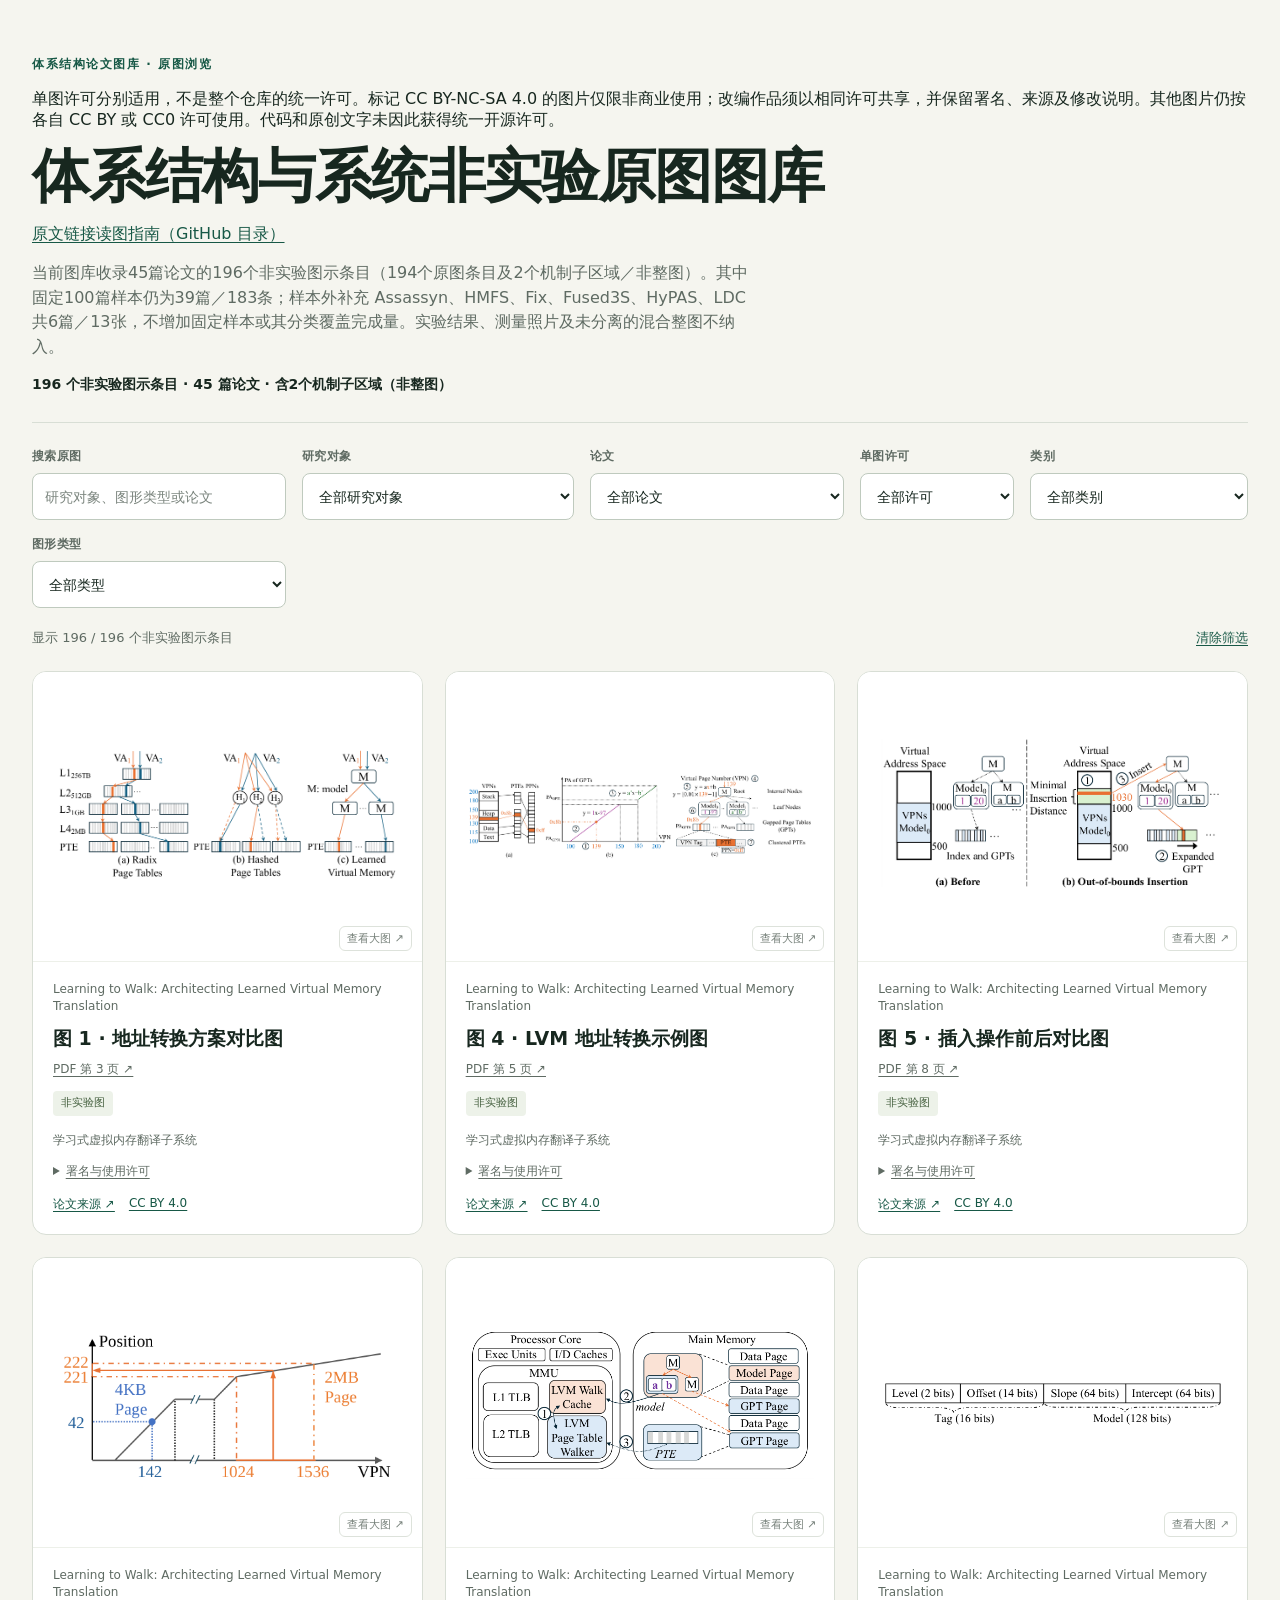
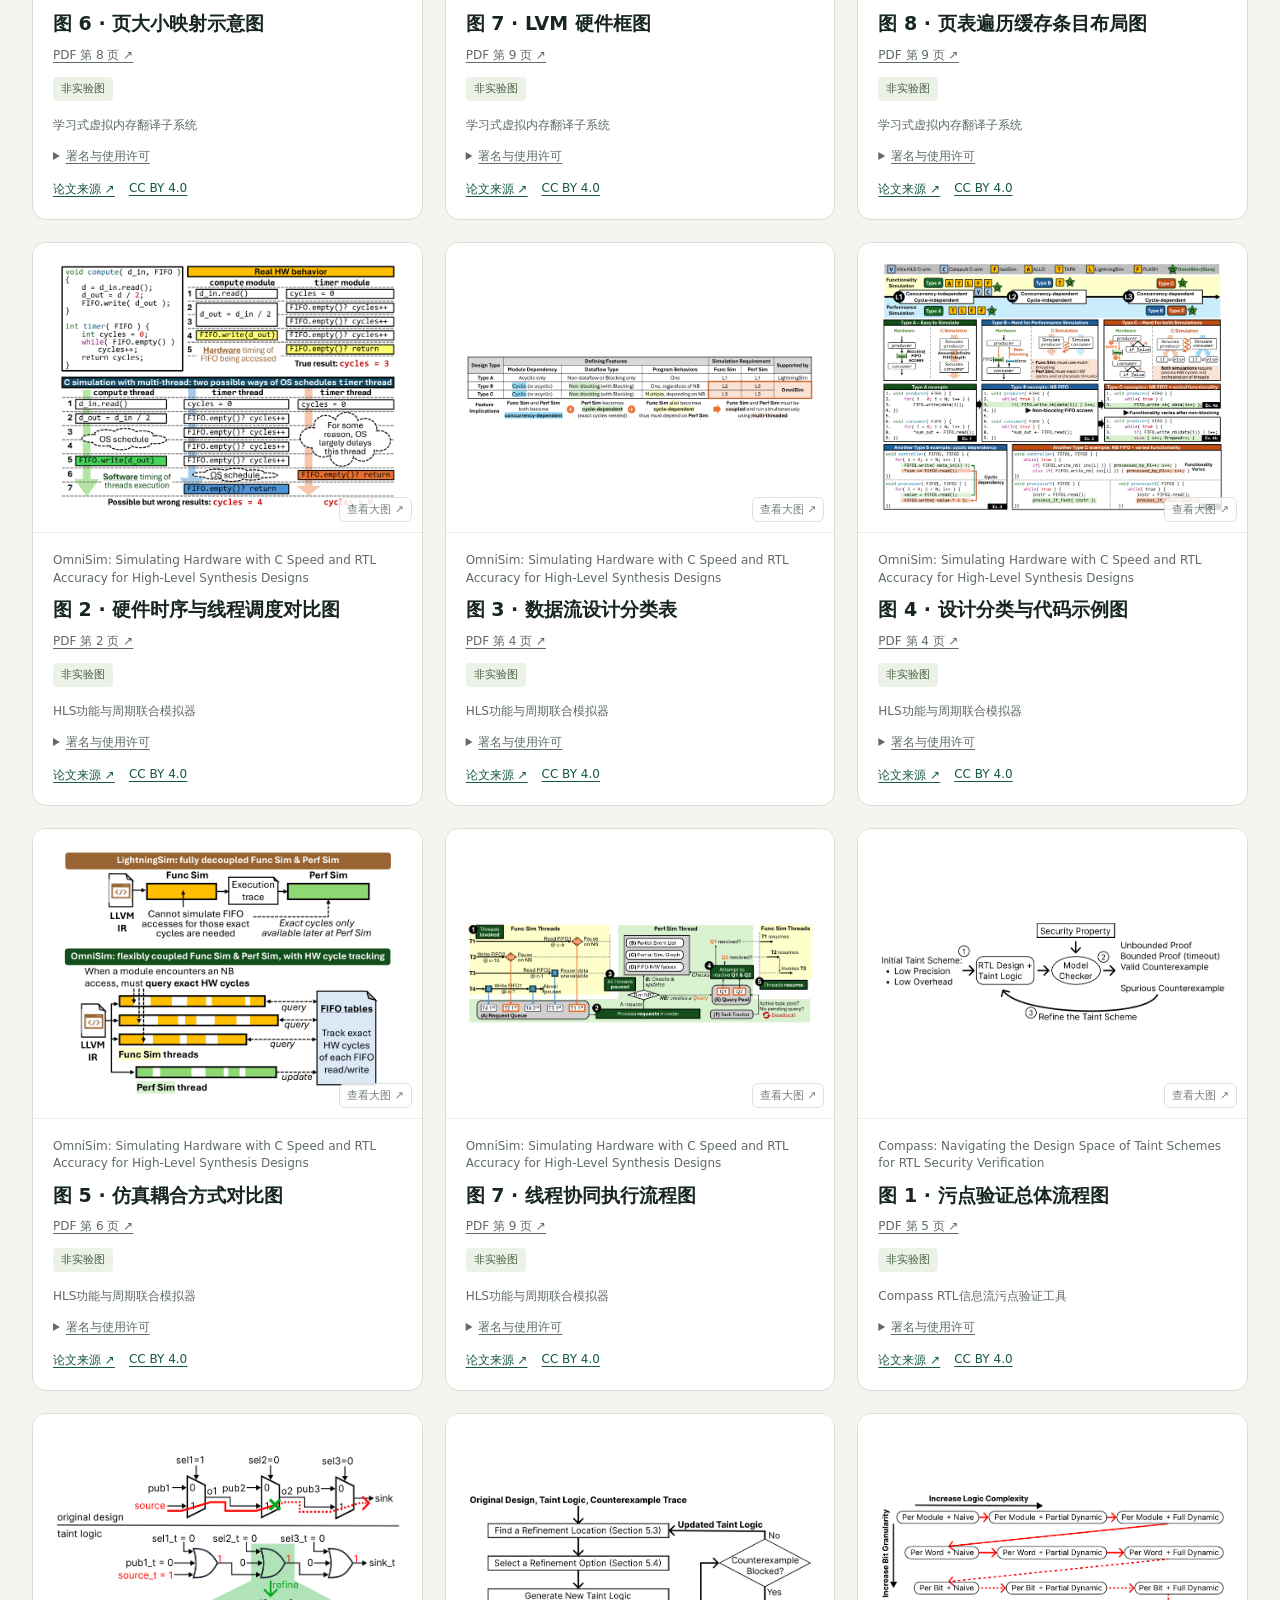
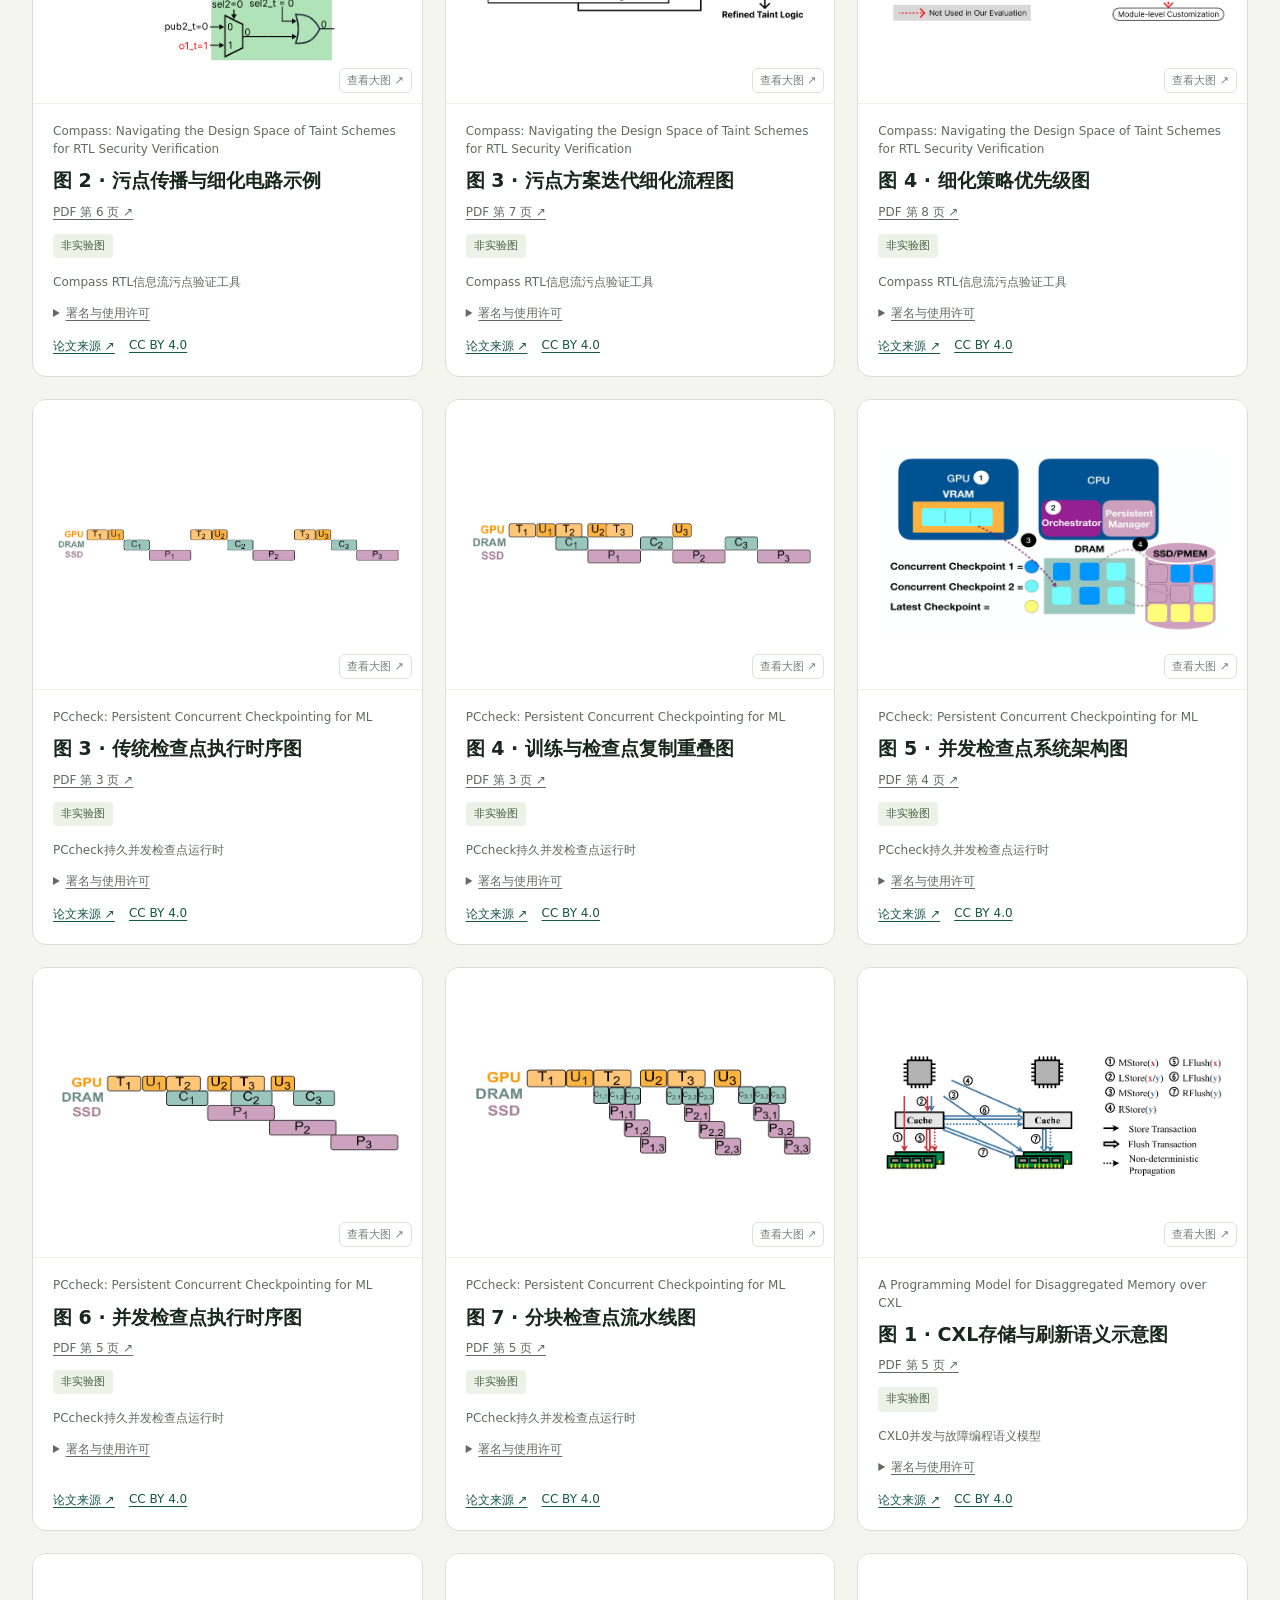
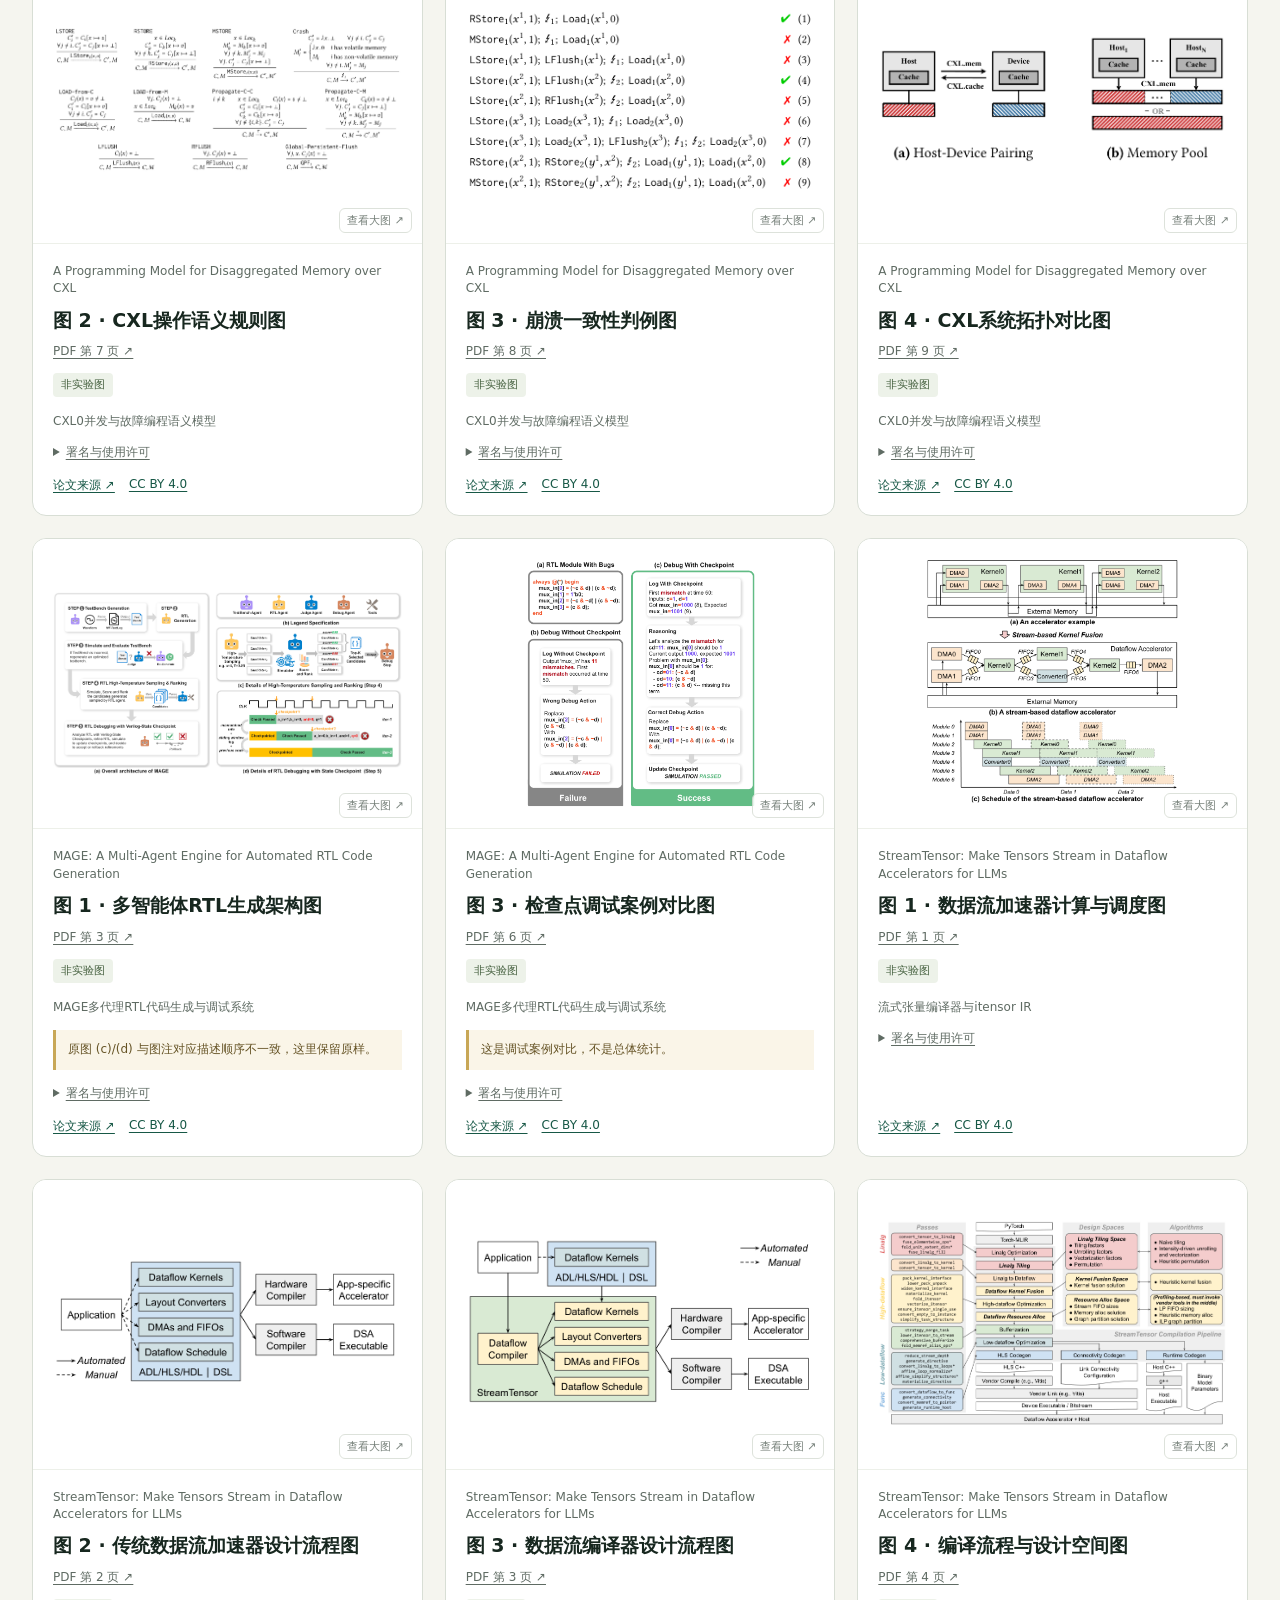
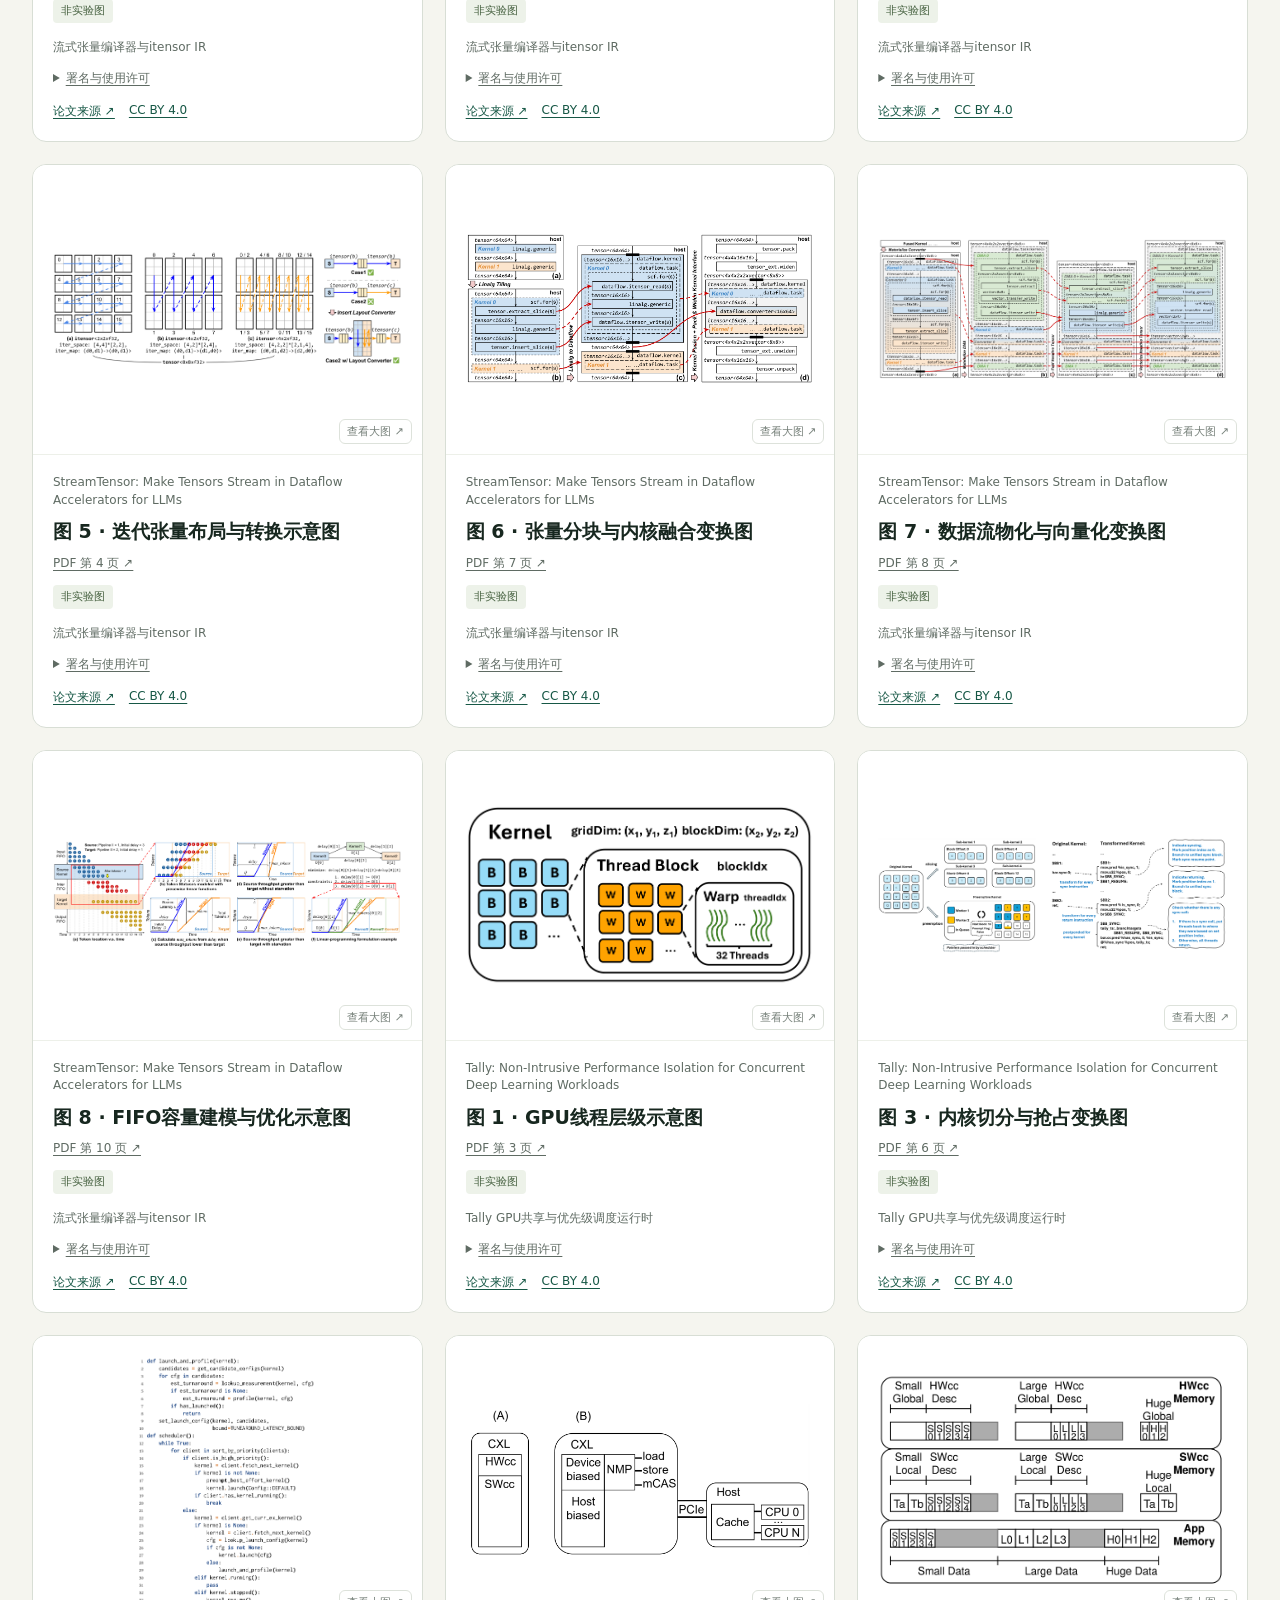
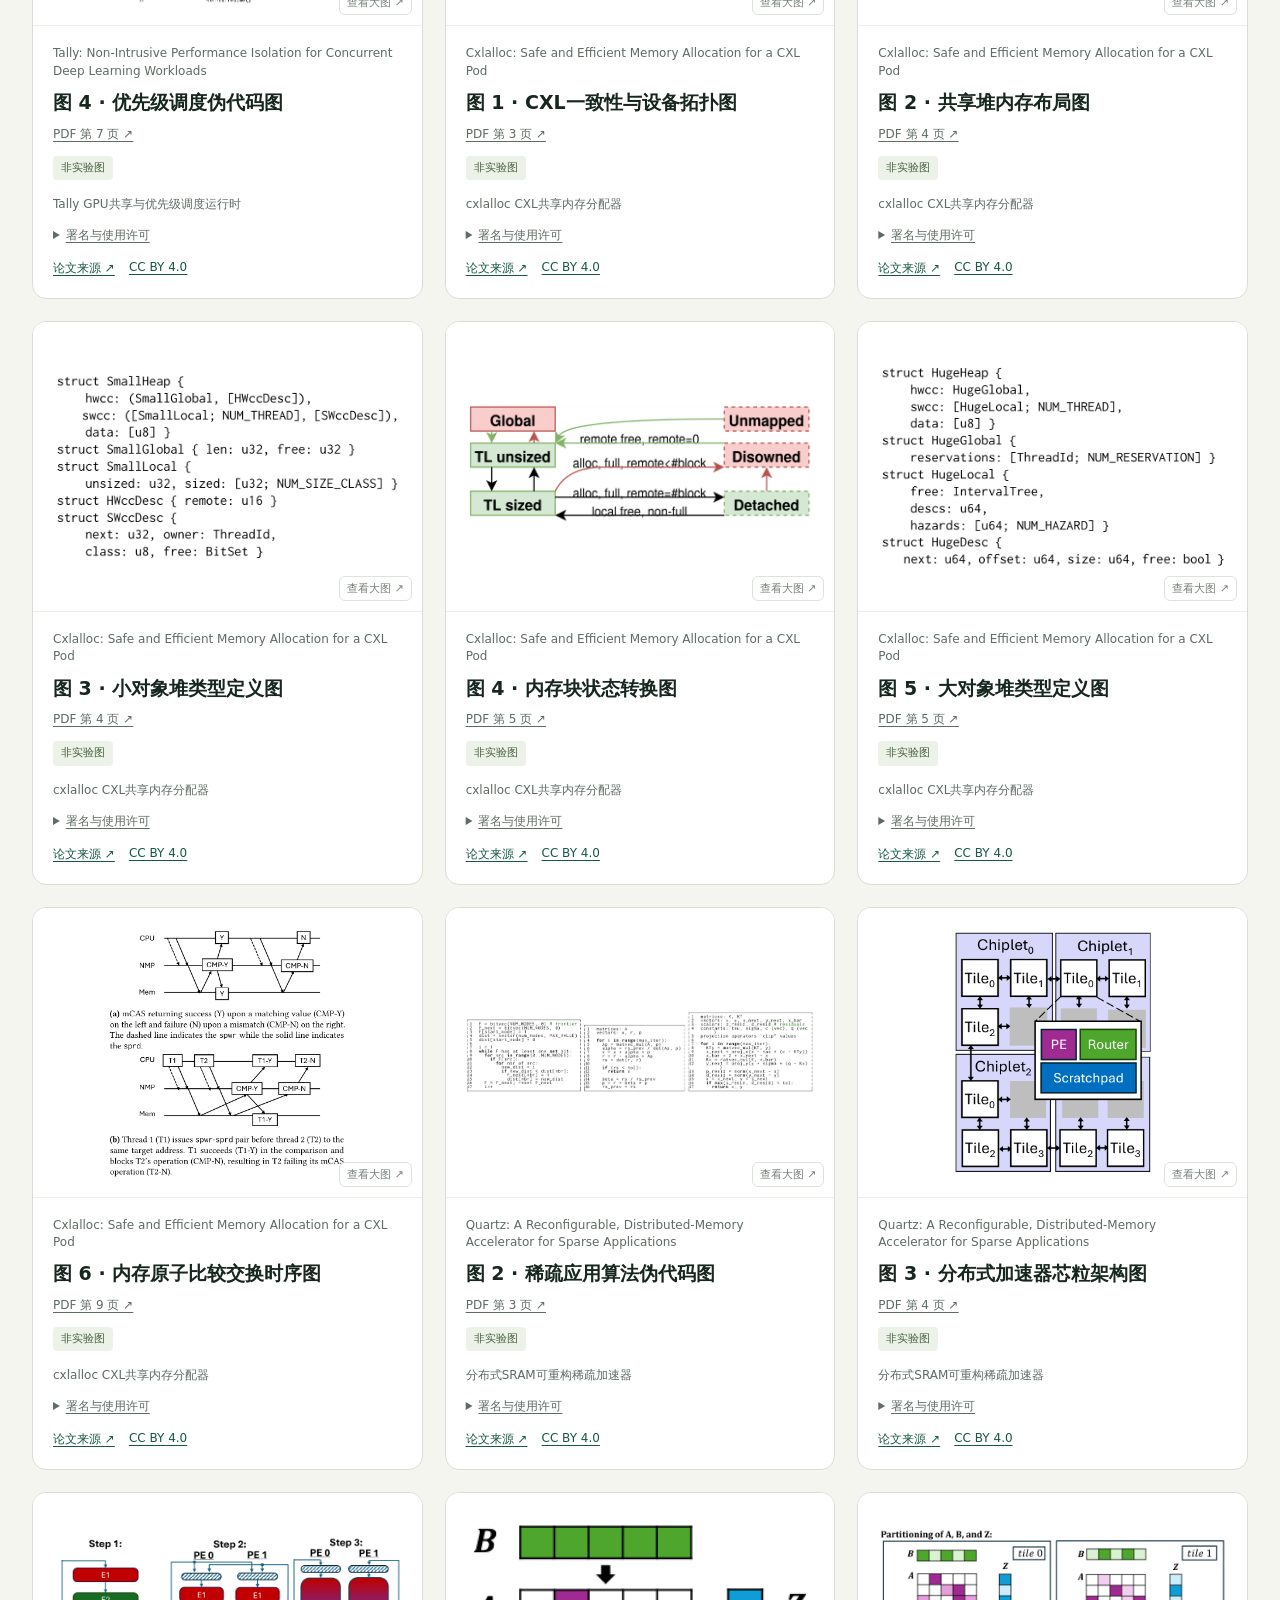
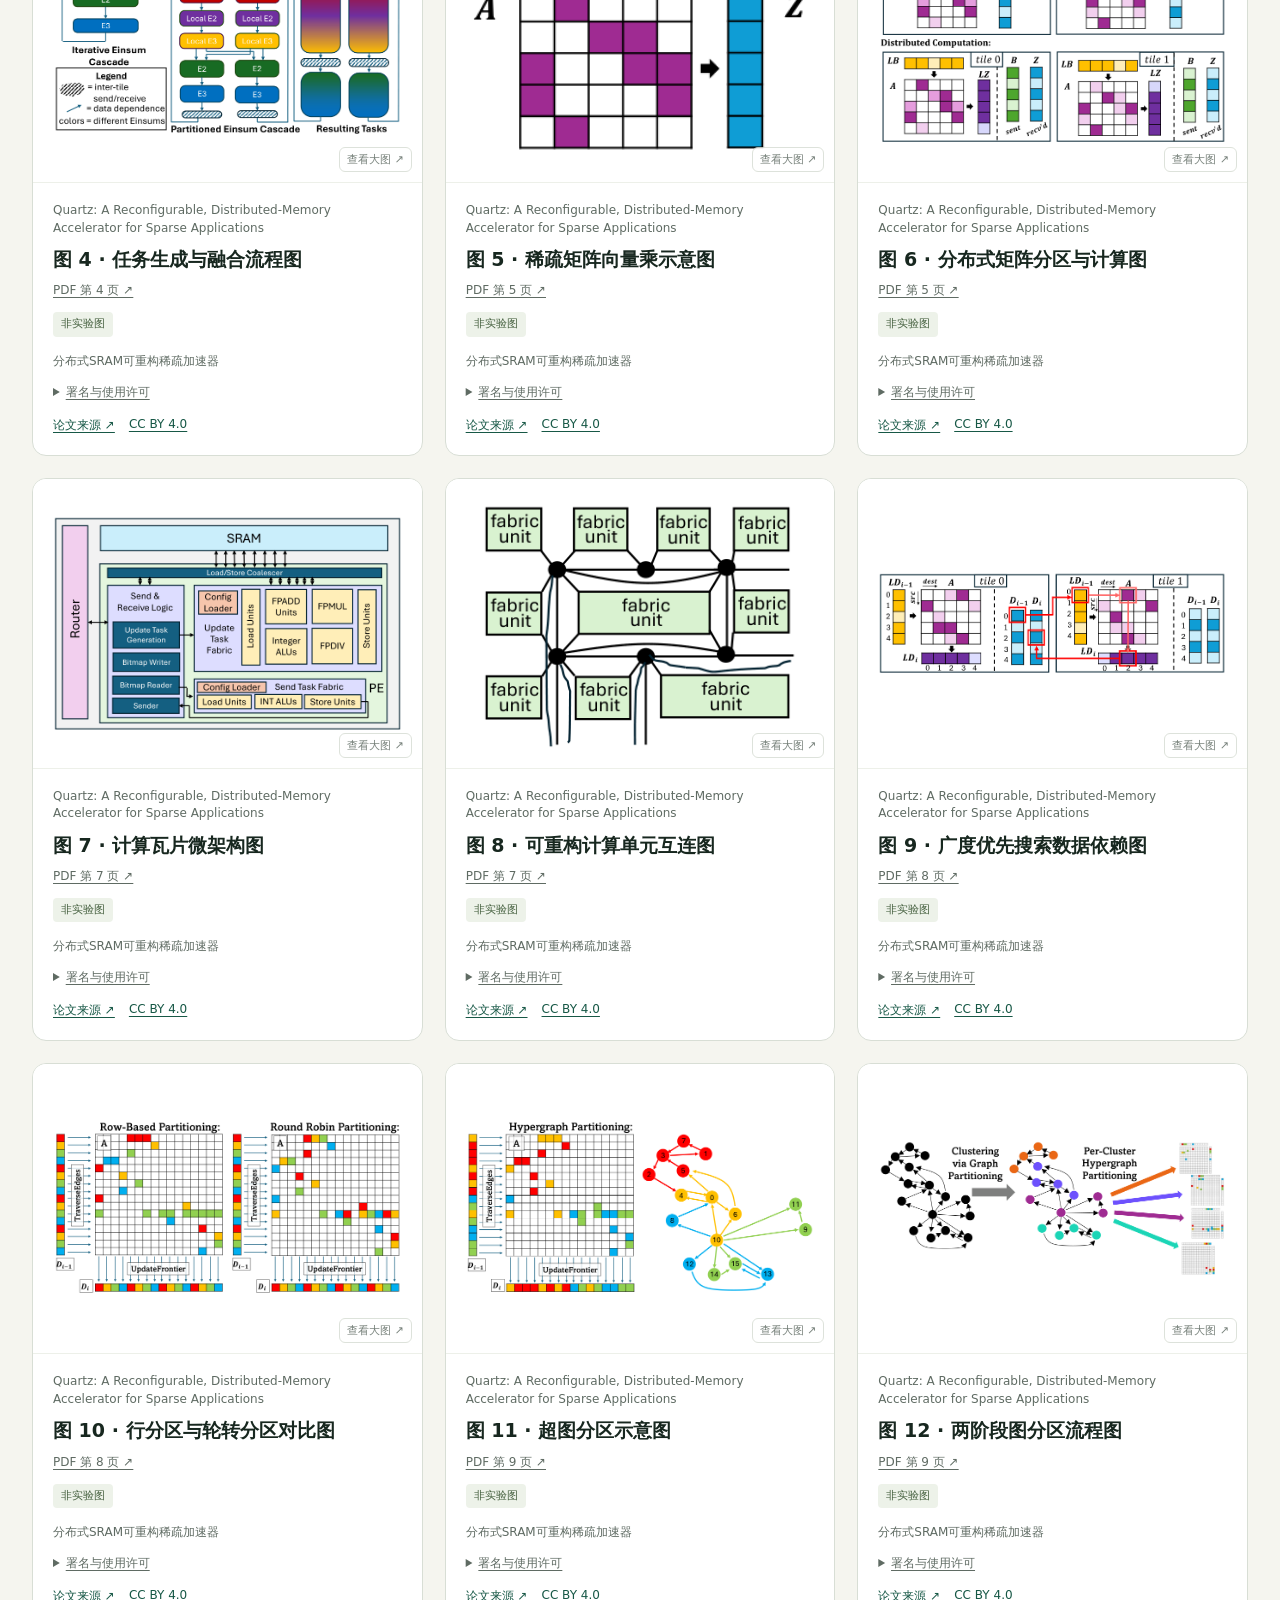
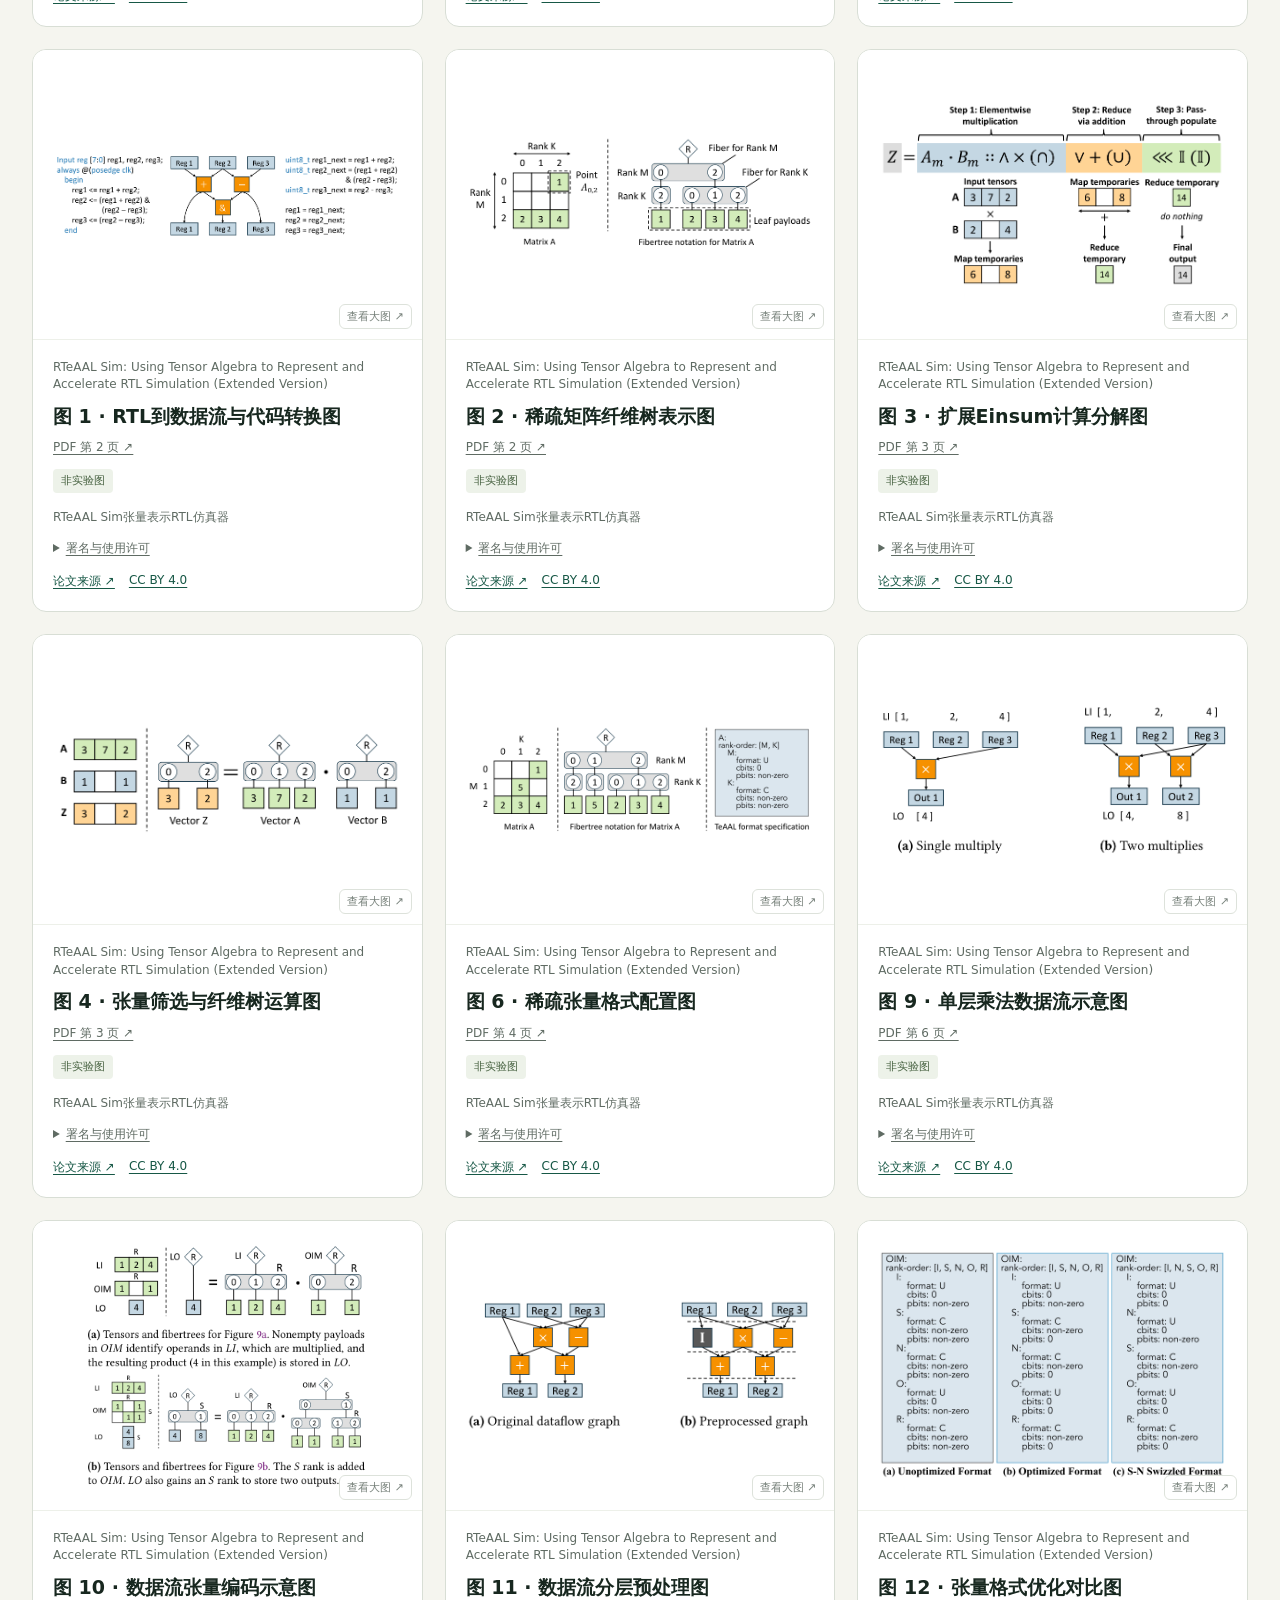
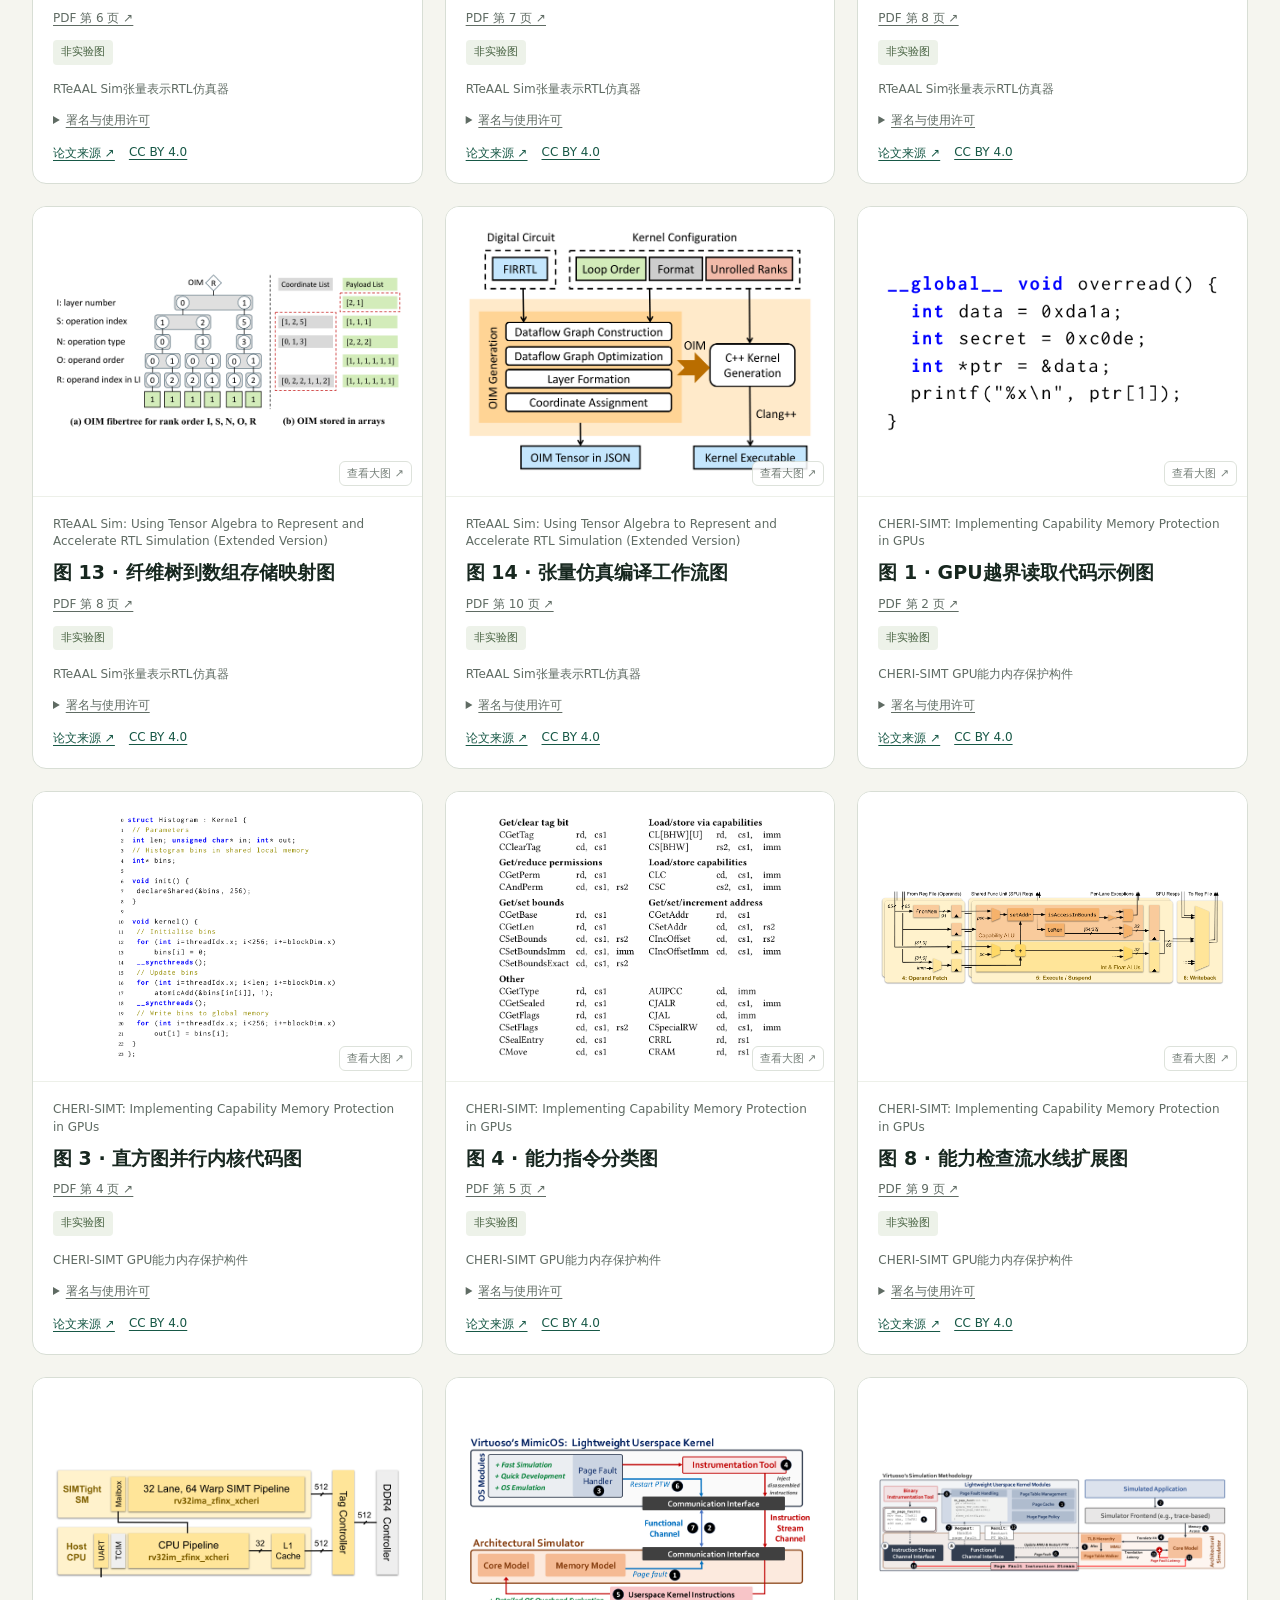
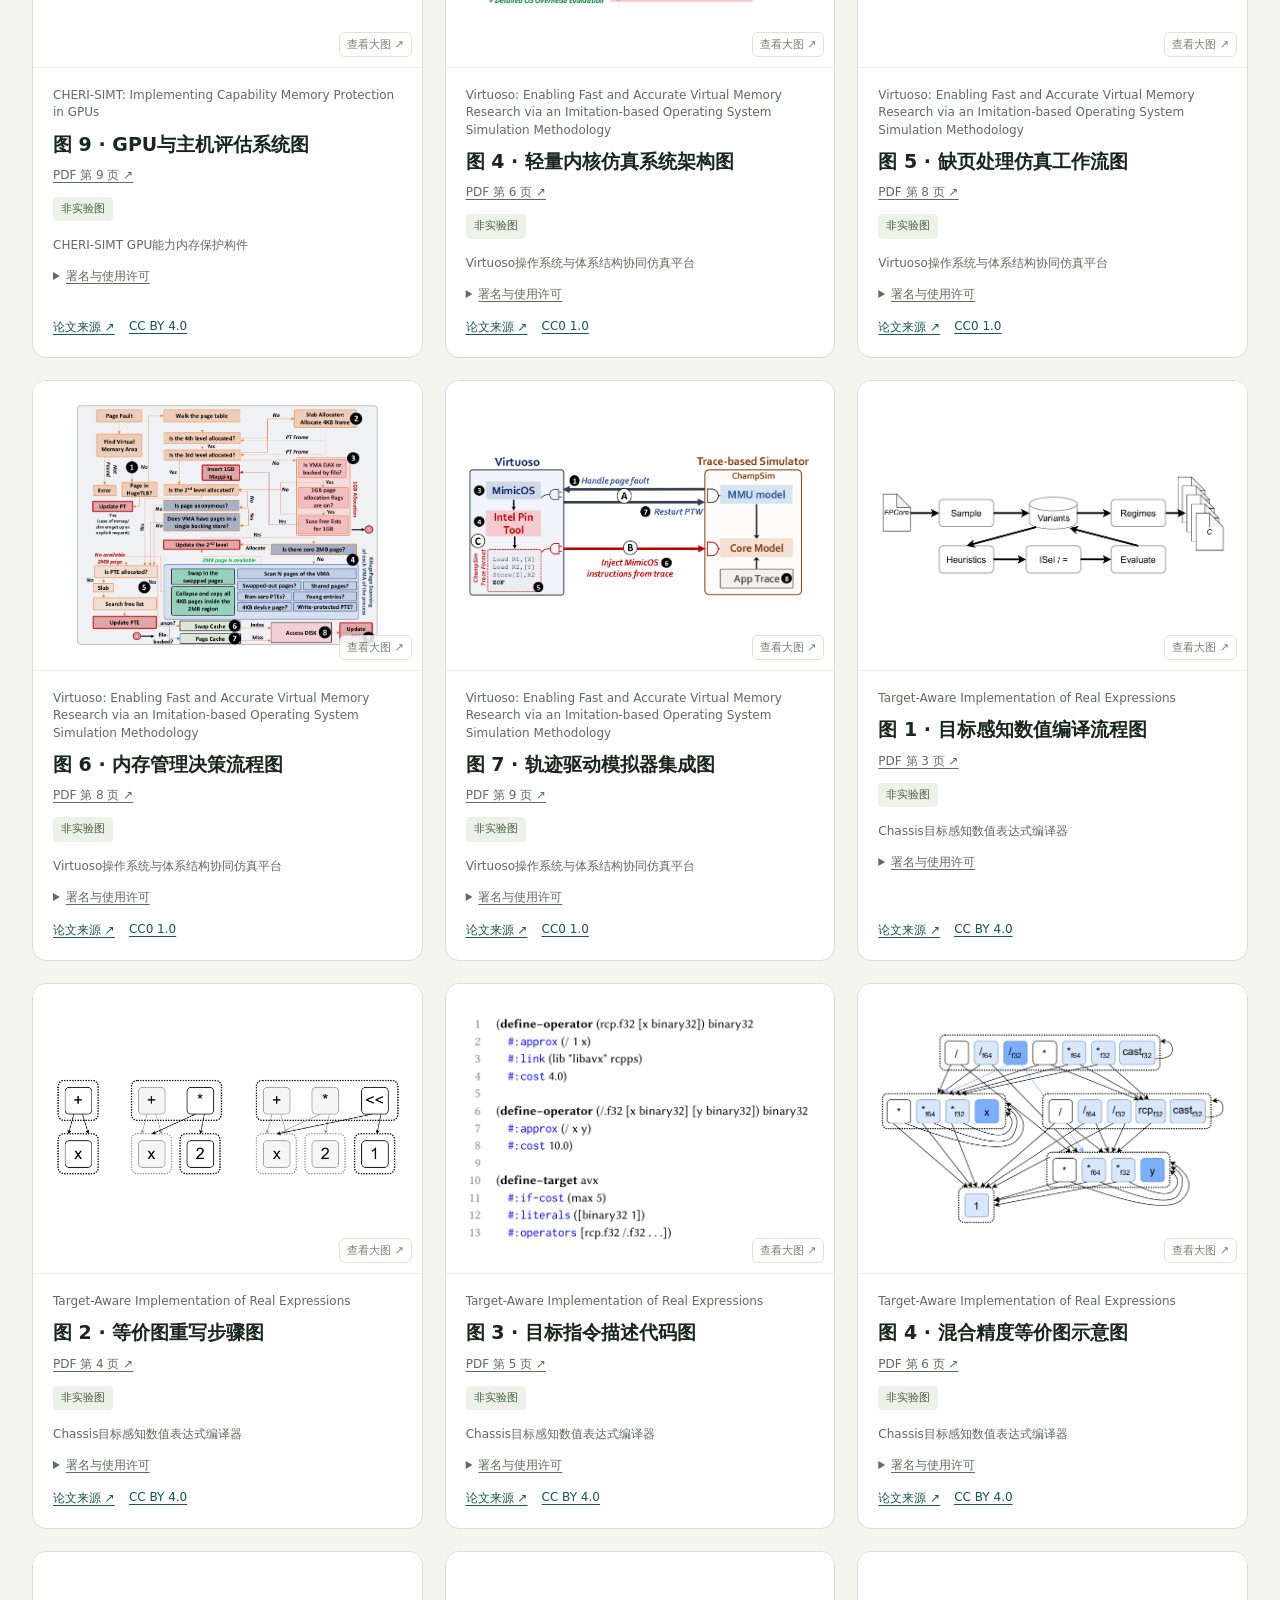
==== commit 665e208c: "Add verified LDC cache architecture figures as supplemental paper" ====
--- a/gallery/index.html
+++ b/gallery/index.html
@@ -15,8 +15,8 @@
     <p class="license-warning">单图许可分别适用，不是整个仓库的统一许可。标记 CC BY-NC-SA 4.0 的图片仅限非商业使用；改编作品须以相同许可共享，并保留署名、来源及修改说明。其他图片仍按各自 CC BY 或 CC0 许可使用。代码和原创文字未因此获得统一开源许可。</p>
     <h1>体系结构与系统非实验原图图库</h1>
     <p><a href="https://github.com/zaidengyifenzhong/arch-diagram-lab/blob/main/catalog/README.md#source-linked-reading-guides">原文链接读图指南（GitHub 目录）</a></p>
-    <p class="coverage">当前图库收录44篇论文的194个非实验图示条目（192个原图条目及2个机制子区域／非整图）。其中固定100篇样本仍为39篇／183条；样本外补充 Assassyn、HMFS、Fix、Fused3S、HyPAS 共5篇／11张，不增加固定样本或其分类覆盖完成量。实验结果、测量照片及未分离的混合整图不纳入。</p>
-    <p class="summary" id="summary">194 个非实验图示条目 · 44 篇论文 · 含2个机制子区域（非整图）</p>
+    <p class="coverage">当前图库收录45篇论文的196个非实验图示条目（194个原图条目及2个机制子区域／非整图）。其中固定100篇样本仍为39篇／183条；样本外补充 Assassyn、HMFS、Fix、Fused3S、HyPAS、LDC 共6篇／13张，不增加固定样本或其分类覆盖完成量。实验结果、测量照片及未分离的混合整图不纳入。</p>
+    <p class="summary" id="summary">196 个非实验图示条目 · 45 篇论文 · 含2个机制子区域（非整图）</p>
   </header>
   <main>
     <section class="controls" aria-label="浏览原图">
@@ -34,7 +34,7 @@
     <section id="reading-path" aria-label="所选论文的阅读建议" hidden></section>
     <section id="gallery" class="gallery" aria-label="论文原图" tabindex="-1"></section>
     <div class="empty" id="empty" hidden><h2>没有匹配的原图</h2><p>试试其他关键词，或清除筛选。</p></div>
-    <noscript><p>以下194个非实验图示条目包含2个明确机制子区域／非整图；启用JavaScript可筛选。</p><div class="no-script-list"><article><h2>LVM · MICRO 2025 · 图 1</h2><p>地址转换方案对比图</p><img src="assets/micro-2025-lvm-F1-9dbb3edb5652a530.png" alt="图 1：地址转换方案对比图。原论文 Learning to Walk: Architecting Learned Virtual Memory Translation，PDF 第 3 页。"><p></p><p>Kaiyang Zhao, Yuang Chen, Xenia Xu, Dan Schatzberg, Nastaran Hajinaza, Rupin Vakharwala, Andy Anderson, and Dimitrios Skarlatos. Learning to Walk: Architecting Learned Virtual Memory Translation. MICRO 2025. DOI: https://doi.org/10.1145/3725843.3756093. Copyright 2025 the owner/authors. Source: https://www.pdl.cmu.edu/PDL-FTP/BigLearning/kzhao-MICRO25.pdf. CC BY 4.0: https://creativecommons.org/licenses/by/4.0/. Figures cropped from the exact historical PDF and rasterized at 240 dpi; captions excluded and diagram content unchanged. No endorsement implied. Cropped from the paper and rasterized at 240 dpi; captions excluded and diagram content unchanged.</p><p></p><p><a href="https://www.pdl.cmu.edu/PDL-FTP/BigLearning/kzhao-MICRO25.pdf#page=3">原文物理页 3</a> · <a href="https://creativecommons.org/licenses/by/4.0/">CC BY 4.0</a></p></article><article><h2>LVM · MICRO 2025 · 图 4</h2><p>LVM 地址转换示例图</p><img src="assets/micro-2025-lvm-F4-119ad67382ce1697.png" alt="图 4：LVM 地址转换示例图。原论文 Learning to Walk: Architecting Learned Virtual Memory Translation，PDF 第 5 页。"><p></p><p>Kaiyang Zhao, Yuang Chen, Xenia Xu, Dan Schatzberg, Nastaran Hajinaza, Rupin Vakharwala, Andy Anderson, and Dimitrios Skarlatos. Learning to Walk: Architecting Learned Virtual Memory Translation. MICRO 2025. DOI: https://doi.org/10.1145/3725843.3756093. Copyright 2025 the owner/authors. Source: https://www.pdl.cmu.edu/PDL-FTP/BigLearning/kzhao-MICRO25.pdf. CC BY 4.0: https://creativecommons.org/licenses/by/4.0/. Figures cropped from the exact historical PDF and rasterized at 240 dpi; captions excluded and diagram content unchanged. No endorsement implied. Cropped from the paper and rasterized at 240 dpi; captions excluded and diagram content unchanged.</p><p></p><p><a href="https://www.pdl.cmu.edu/PDL-FTP/BigLearning/kzhao-MICRO25.pdf#page=5">原文物理页 5</a> · <a href="https://creativecommons.org/licenses/by/4.0/">CC BY 4.0</a></p></article><article><h2>LVM · MICRO 2025 · 图 5</h2><p>插入操作前后对比图</p><img src="assets/micro-2025-lvm-F5-0bdcf9b856116199.png" alt="图 5：插入操作前后对比图。原论文 Learning to Walk: Architecting Learned Virtual Memory Translation，PDF 第 8 页。"><p></p><p>Kaiyang Zhao, Yuang Chen, Xenia Xu, Dan Schatzberg, Nastaran Hajinaza, Rupin Vakharwala, Andy Anderson, and Dimitrios Skarlatos. Learning to Walk: Architecting Learned Virtual Memory Translation. MICRO 2025. DOI: https://doi.org/10.1145/3725843.3756093. Copyright 2025 the owner/authors. Source: https://www.pdl.cmu.edu/PDL-FTP/BigLearning/kzhao-MICRO25.pdf. CC BY 4.0: https://creativecommons.org/licenses/by/4.0/. Figures cropped from the exact historical PDF and rasterized at 240 dpi; captions excluded and diagram content unchanged. No endorsement implied. Cropped from the paper and rasterized at 240 dpi; captions excluded and diagram content unchanged.</p><p></p><p><a href="https://www.pdl.cmu.edu/PDL-FTP/BigLearning/kzhao-MICRO25.pdf#page=8">原文物理页 8</a> · <a href="https://creativecommons.org/licenses/by/4.0/">CC BY 4.0</a></p></article><article><h2>LVM · MICRO 2025 · 图 6</h2><p>页大小映射示意图</p><img src="assets/micro-2025-lvm-F6-8c029fa66f3a2694.png" alt="图 6：页大小映射示意图。原论文 Learning to Walk: Architecting Learned Virtual Memory Translation，PDF 第 8 页。"><p></p><p>Kaiyang Zhao, Yuang Chen, Xenia Xu, Dan Schatzberg, Nastaran Hajinaza, Rupin Vakharwala, Andy Anderson, and Dimitrios Skarlatos. Learning to Walk: Architecting Learned Virtual Memory Translation. MICRO 2025. DOI: https://doi.org/10.1145/3725843.3756093. Copyright 2025 the owner/authors. Source: https://www.pdl.cmu.edu/PDL-FTP/BigLearning/kzhao-MICRO25.pdf. CC BY 4.0: https://creativecommons.org/licenses/by/4.0/. Figures cropped from the exact historical PDF and rasterized at 240 dpi; captions excluded and diagram content unchanged. No endorsement implied. Cropped from the paper and rasterized at 240 dpi; captions excluded and diagram content unchanged.</p><p></p><p><a href="https://www.pdl.cmu.edu/PDL-FTP/BigLearning/kzhao-MICRO25.pdf#page=8">原文物理页 8</a> · <a href="https://creativecommons.org/licenses/by/4.0/">CC BY 4.0</a></p></article><article><h2>LVM · MICRO 2025 · 图 7</h2><p>LVM 硬件框图</p><img src="assets/micro-2025-lvm-F7-07ace1bb2e10e1a8.png" alt="图 7：LVM 硬件框图。原论文 Learning to Walk: Architecting Learned Virtual Memory Translation，PDF 第 9 页。"><p></p><p>Kaiyang Zhao, Yuang Chen, Xenia Xu, Dan Schatzberg, Nastaran Hajinaza, Rupin Vakharwala, Andy Anderson, and Dimitrios Skarlatos. Learning to Walk: Architecting Learned Virtual Memory Translation. MICRO 2025. DOI: https://doi.org/10.1145/3725843.3756093. Copyright 2025 the owner/authors. Source: https://www.pdl.cmu.edu/PDL-FTP/BigLearning/kzhao-MICRO25.pdf. CC BY 4.0: https://creativecommons.org/licenses/by/4.0/. Figures cropped from the exact historical PDF and rasterized at 240 dpi; captions excluded and diagram content unchanged. No endorsement implied. Cropped from the paper and rasterized at 240 dpi; captions excluded and diagram content unchanged.</p><p></p><p><a href="https://www.pdl.cmu.edu/PDL-FTP/BigLearning/kzhao-MICRO25.pdf#page=9">原文物理页 9</a> · <a href="https://creativecommons.org/licenses/by/4.0/">CC BY 4.0</a></p></article><article><h2>LVM · MICRO 2025 · 图 8</h2><p>页表遍历缓存条目布局图</p><img src="assets/micro-2025-lvm-F8-78b813d9e61ee061.png" alt="图 8：页表遍历缓存条目布局图。原论文 Learning to Walk: Architecting Learned Virtual Memory Translation，PDF 第 9 页。"><p></p><p>Kaiyang Zhao, Yuang Chen, Xenia Xu, Dan Schatzberg, Nastaran Hajinaza, Rupin Vakharwala, Andy Anderson, and Dimitrios Skarlatos. Learning to Walk: Architecting Learned Virtual Memory Translation. MICRO 2025. DOI: https://doi.org/10.1145/3725843.3756093. Copyright 2025 the owner/authors. Source: https://www.pdl.cmu.edu/PDL-FTP/BigLearning/kzhao-MICRO25.pdf. CC BY 4.0: https://creativecommons.org/licenses/by/4.0/. Figures cropped from the exact historical PDF and rasterized at 240 dpi; captions excluded and diagram content unchanged. No endorsement implied. Cropped from the paper and rasterized at 240 dpi; captions excluded and diagram content unchanged.</p><p></p><p><a href="https://www.pdl.cmu.edu/PDL-FTP/BigLearning/kzhao-MICRO25.pdf#page=9">原文物理页 9</a> · <a href="https://creativecommons.org/licenses/by/4.0/">CC BY 4.0</a></p></article><article><h2>OmniSim · MICRO 2025 · 图 2</h2><p>硬件时序与线程调度对比图</p><img src="assets/micro-2025-omnisim-F2-c44d751e21643ef7.png" alt="图 2：硬件时序与线程调度对比图。原论文 OmniSim: Simulating Hardware with C Speed and RTL Accuracy for High-Level Synthesis Designs，PDF 第 2 页。"><p></p><p>Rishov Sarkar, Cong Hao. OmniSim: Simulating Hardware with C Speed and RTL Accuracy for High-Level Synthesis Designs. MICRO 2025. DOI: https://doi.org/10.1145/3725843.3756033. Version: arXiv:2508.19299v1, 25 Aug 2025; MICRO 2025 conference-layout author manuscript. Copyright 2025 the owner/authors. Source: https://arxiv.org/pdf/2508.19299v1. CC BY 4.0: https://creativecommons.org/licenses/by/4.0/. Whole figures cropped from this exact PDF and rasterized at 240 dpi; numbered captions excluded, figure content unchanged. No endorsement implied. Whole figure cropped from the specified source PDF and rasterized at 240 dpi; numbered caption excluded, figure content unchanged.</p><p></p><p><a href="https://arxiv.org/pdf/2508.19299v1#page=2">原文物理页 2</a> · <a href="https://creativecommons.org/licenses/by/4.0/">CC BY 4.0</a></p></article><article><h2>OmniSim · MICRO 2025 · 图 3</h2><p>数据流设计分类表</p><img src="assets/micro-2025-omnisim-F3-8bdba71f0ba8e7fe.png" alt="图 3：数据流设计分类表。原论文 OmniSim: Simulating Hardware with C Speed and RTL Accuracy for High-Level Synthesis Designs，PDF 第 4 页。"><p></p><p>Rishov Sarkar, Cong Hao. OmniSim: Simulating Hardware with C Speed and RTL Accuracy for High-Level Synthesis Designs. MICRO 2025. DOI: https://doi.org/10.1145/3725843.3756033. Version: arXiv:2508.19299v1, 25 Aug 2025; MICRO 2025 conference-layout author manuscript. Copyright 2025 the owner/authors. Source: https://arxiv.org/pdf/2508.19299v1. CC BY 4.0: https://creativecommons.org/licenses/by/4.0/. Whole figures cropped from this exact PDF and rasterized at 240 dpi; numbered captions excluded, figure content unchanged. No endorsement implied. Whole figure cropped from the specified source PDF and rasterized at 240 dpi; numbered caption excluded, figure content unchanged.</p><p></p><p><a href="https://arxiv.org/pdf/2508.19299v1#page=4">原文物理页 4</a> · <a href="https://creativecommons.org/licenses/by/4.0/">CC BY 4.0</a></p></article><article><h2>OmniSim · MICRO 2025 · 图 4</h2><p>设计分类与代码示例图</p><img src="assets/micro-2025-omnisim-F4-ca850fcc6b38124c.png" alt="图 4：设计分类与代码示例图。原论文 OmniSim: Simulating Hardware with C Speed and RTL Accuracy for High-Level Synthesis Designs，PDF 第 4 页。"><p></p><p>Rishov Sarkar, Cong Hao. OmniSim: Simulating Hardware with C Speed and RTL Accuracy for High-Level Synthesis Designs. MICRO 2025. DOI: https://doi.org/10.1145/3725843.3756033. Version: arXiv:2508.19299v1, 25 Aug 2025; MICRO 2025 conference-layout author manuscript. Copyright 2025 the owner/authors. Source: https://arxiv.org/pdf/2508.19299v1. CC BY 4.0: https://creativecommons.org/licenses/by/4.0/. Whole figures cropped from this exact PDF and rasterized at 240 dpi; numbered captions excluded, figure content unchanged. No endorsement implied. Whole figure cropped from the specified source PDF and rasterized at 240 dpi; numbered caption excluded, figure content unchanged.</p><p></p><p><a href="https://arxiv.org/pdf/2508.19299v1#page=4">原文物理页 4</a> · <a href="https://creativecommons.org/licenses/by/4.0/">CC BY 4.0</a></p></article><article><h2>OmniSim · MICRO 2025 · 图 5</h2><p>仿真耦合方式对比图</p><img src="assets/micro-2025-omnisim-F5-948d5bba6f046e5a.png" alt="图 5：仿真耦合方式对比图。原论文 OmniSim: Simulating Hardware with C Speed and RTL Accuracy for High-Level Synthesis Designs，PDF 第 6 页。"><p></p><p>Rishov Sarkar, Cong Hao. OmniSim: Simulating Hardware with C Speed and RTL Accuracy for High-Level Synthesis Designs. MICRO 2025. DOI: https://doi.org/10.1145/3725843.3756033. Version: arXiv:2508.19299v1, 25 Aug 2025; MICRO 2025 conference-layout author manuscript. Copyright 2025 the owner/authors. Source: https://arxiv.org/pdf/2508.19299v1. CC BY 4.0: https://creativecommons.org/licenses/by/4.0/. Whole figures cropped from this exact PDF and rasterized at 240 dpi; numbered captions excluded, figure content unchanged. No endorsement implied. Whole figure cropped from the specified source PDF and rasterized at 240 dpi; numbered caption excluded, figure content unchanged.</p><p></p><p><a href="https://arxiv.org/pdf/2508.19299v1#page=6">原文物理页 6</a> · <a href="https://creativecommons.org/licenses/by/4.0/">CC BY 4.0</a></p></article><article><h2>OmniSim · MICRO 2025 · 图 7</h2><p>线程协同执行流程图</p><img src="assets/micro-2025-omnisim-F7-c8fbf52ba9a2f5f8.png" alt="图 7：线程协同执行流程图。原论文 OmniSim: Simulating Hardware with C Speed and RTL Accuracy for High-Level Synthesis Designs，PDF 第 9 页。"><p></p><p>Rishov Sarkar, Cong Hao. OmniSim: Simulating Hardware with C Speed and RTL Accuracy for High-Level Synthesis Designs. MICRO 2025. DOI: https://doi.org/10.1145/3725843.3756033. Version: arXiv:2508.19299v1, 25 Aug 2025; MICRO 2025 conference-layout author manuscript. Copyright 2025 the owner/authors. Source: https://arxiv.org/pdf/2508.19299v1. CC BY 4.0: https://creativecommons.org/licenses/by/4.0/. Whole figures cropped from this exact PDF and rasterized at 240 dpi; numbered captions excluded, figure content unchanged. No endorsement implied. Whole figure cropped from the specified source PDF and rasterized at 240 dpi; numbered caption excluded, figure content unchanged.</p><p></p><p><a href="https://arxiv.org/pdf/2508.19299v1#page=9">原文物理页 9</a> · <a href="https://creativecommons.org/licenses/by/4.0/">CC BY 4.0</a></p></article><article><h2>Compass · ASPLOS 2026 · 图 1</h2><p>污点验证总体流程图</p><img src="assets/asplos-2026-compass-F1-9667122e96f92d53.png" alt="图 1：污点验证总体流程图。原论文 Compass: Navigating the Design Space of Taint Schemes for RTL Security Verification，PDF 第 5 页。"><p></p><p>Yuheng Yang, Qinhan Tan, Thomas Bourgeat, Sharad Malik, Mengjia Yan. Compass: Navigating the Design Space of Taint Schemes for RTL Security Verification. ASPLOS 2026, Volume 2. DOI: https://doi.org/10.1145/3779212.3790144. Version: Exact author-hosted ACM ASPLOS 2026 Volume 2 conference-layout PDF; no publisher-binary equivalence claimed. Copyright 2026 the owner/authors. Source: https://people.csail.mit.edu/mengjia/data/2026.ASPLOS.Compass.pdf. CC BY 4.0: https://creativecommons.org/licenses/by/4.0/. Whole figures cropped from this exact PDF and rasterized at 240 dpi; numbered captions excluded, figure content unchanged. No endorsement implied. Whole figure cropped from the specified source PDF and rasterized at 240 dpi; numbered caption excluded, figure content unchanged.</p><p></p><p><a href="https://people.csail.mit.edu/mengjia/data/2026.ASPLOS.Compass.pdf#page=5">原文物理页 5</a> · <a href="https://creativecommons.org/licenses/by/4.0/">CC BY 4.0</a></p></article><article><h2>Compass · ASPLOS 2026 · 图 2</h2><p>污点传播与细化电路示例</p><img src="assets/asplos-2026-compass-F2-485c23a78133191e.png" alt="图 2：污点传播与细化电路示例。原论文 Compass: Navigating the Design Space of Taint Schemes for RTL Security Verification，PDF 第 6 页。"><p></p><p>Yuheng Yang, Qinhan Tan, Thomas Bourgeat, Sharad Malik, Mengjia Yan. Compass: Navigating the Design Space of Taint Schemes for RTL Security Verification. ASPLOS 2026, Volume 2. DOI: https://doi.org/10.1145/3779212.3790144. Version: Exact author-hosted ACM ASPLOS 2026 Volume 2 conference-layout PDF; no publisher-binary equivalence claimed. Copyright 2026 the owner/authors. Source: https://people.csail.mit.edu/mengjia/data/2026.ASPLOS.Compass.pdf. CC BY 4.0: https://creativecommons.org/licenses/by/4.0/. Whole figures cropped from this exact PDF and rasterized at 240 dpi; numbered captions excluded, figure content unchanged. No endorsement implied. Whole figure cropped from the specified source PDF and rasterized at 240 dpi; numbered caption excluded, figure content unchanged.</p><p></p><p><a href="https://people.csail.mit.edu/mengjia/data/2026.ASPLOS.Compass.pdf#page=6">原文物理页 6</a> · <a href="https://creativecommons.org/licenses/by/4.0/">CC BY 4.0</a></p></article><article><h2>Compass · ASPLOS 2026 · 图 3</h2><p>污点方案迭代细化流程图</p><img src="assets/asplos-2026-compass-F3-1660eba402ec882a.png" alt="图 3：污点方案迭代细化流程图。原论文 Compass: Navigating the Design Space of Taint Schemes for RTL Security Verification，PDF 第 7 页。"><p></p><p>Yuheng Yang, Qinhan Tan, Thomas Bourgeat, Sharad Malik, Mengjia Yan. Compass: Navigating the Design Space of Taint Schemes for RTL Security Verification. ASPLOS 2026, Volume 2. DOI: https://doi.org/10.1145/3779212.3790144. Version: Exact author-hosted ACM ASPLOS 2026 Volume 2 conference-layout PDF; no publisher-binary equivalence claimed. Copyright 2026 the owner/authors. Source: https://people.csail.mit.edu/mengjia/data/2026.ASPLOS.Compass.pdf. CC BY 4.0: https://creativecommons.org/licenses/by/4.0/. Whole figures cropped from this exact PDF and rasterized at 240 dpi; numbered captions excluded, figure content unchanged. No endorsement implied. Whole figure cropped from the specified source PDF and rasterized at 240 dpi; numbered caption excluded, figure content unchanged.</p><p></p><p><a href="https://people.csail.mit.edu/mengjia/data/2026.ASPLOS.Compass.pdf#page=7">原文物理页 7</a> · <a href="https://creativecommons.org/licenses/by/4.0/">CC BY 4.0</a></p></article><article><h2>Compass · ASPLOS 2026 · 图 4</h2><p>细化策略优先级图</p><img src="assets/asplos-2026-compass-F4-522dbf3c0b2a3e5f.png" alt="图 4：细化策略优先级图。原论文 Compass: Navigating the Design Space of Taint Schemes for RTL Security Verification，PDF 第 8 页。"><p></p><p>Yuheng Yang, Qinhan Tan, Thomas Bourgeat, Sharad Malik, Mengjia Yan. Compass: Navigating the Design Space of Taint Schemes for RTL Security Verification. ASPLOS 2026, Volume 2. DOI: https://doi.org/10.1145/3779212.3790144. Version: Exact author-hosted ACM ASPLOS 2026 Volume 2 conference-layout PDF; no publisher-binary equivalence claimed. Copyright 2026 the owner/authors. Source: https://people.csail.mit.edu/mengjia/data/2026.ASPLOS.Compass.pdf. CC BY 4.0: https://creativecommons.org/licenses/by/4.0/. Whole figures cropped from this exact PDF and rasterized at 240 dpi; numbered captions excluded, figure content unchanged. No endorsement implied. Whole figure cropped from the specified source PDF and rasterized at 240 dpi; numbered caption excluded, figure content unchanged.</p><p></p><p><a href="https://people.csail.mit.edu/mengjia/data/2026.ASPLOS.Compass.pdf#page=8">原文物理页 8</a> · <a href="https://creativecommons.org/licenses/by/4.0/">CC BY 4.0</a></p></article><article><h2>PCcheck · ASPLOS 2025 · 图 3</h2><p>传统检查点执行时序图</p><img src="assets/asplos-2025-pccheck-F3-808a78121dc2c079.png" alt="图 3：传统检查点执行时序图。原论文 PCcheck: Persistent Concurrent Checkpointing for ML，PDF 第 3 页。"><p></p><p>Foteini Strati, Michal Friedman, Ana Klimovic. PCcheck: Persistent Concurrent Checkpointing for ML. ASPLOS 2025, Volume 1. DOI: https://doi.org/10.1145/3669940.3707255. Version: Exact frozen author-hosted ACM conference-layout PDF, printed pages 811–827; publisher binary equivalence not asserted. Source: https://anakli.inf.ethz.ch/papers/PCcheck_asplos25.pdf. CC BY 4.0: https://creativecommons.org/licenses/by/4.0/. Whole figures cropped from this exact PDF and rasterized at 240 dpi; captions excluded, all figure content unchanged. No endorsement implied. Whole figure cropped from the specified source PDF and rasterized at 240 dpi; numbered caption excluded, figure content unchanged.</p><p></p><p><a href="https://anakli.inf.ethz.ch/papers/PCcheck_asplos25.pdf#page=3">原文物理页 3</a> · <a href="https://creativecommons.org/licenses/by/4.0/">CC BY 4.0</a></p></article><article><h2>PCcheck · ASPLOS 2025 · 图 4</h2><p>训练与检查点复制重叠图</p><img src="assets/asplos-2025-pccheck-F4-543bed3258887252.png" alt="图 4：训练与检查点复制重叠图。原论文 PCcheck: Persistent Concurrent Checkpointing for ML，PDF 第 3 页。"><p></p><p>Foteini Strati, Michal Friedman, Ana Klimovic. PCcheck: Persistent Concurrent Checkpointing for ML. ASPLOS 2025, Volume 1. DOI: https://doi.org/10.1145/3669940.3707255. Version: Exact frozen author-hosted ACM conference-layout PDF, printed pages 811–827; publisher binary equivalence not asserted. Source: https://anakli.inf.ethz.ch/papers/PCcheck_asplos25.pdf. CC BY 4.0: https://creativecommons.org/licenses/by/4.0/. Whole figures cropped from this exact PDF and rasterized at 240 dpi; captions excluded, all figure content unchanged. No endorsement implied. Whole figure cropped from the specified source PDF and rasterized at 240 dpi; numbered caption excluded, figure content unchanged.</p><p></p><p><a href="https://anakli.inf.ethz.ch/papers/PCcheck_asplos25.pdf#page=3">原文物理页 3</a> · <a href="https://creativecommons.org/licenses/by/4.0/">CC BY 4.0</a></p></article><article><h2>PCcheck · ASPLOS 2025 · 图 5</h2><p>并发检查点系统架构图</p><img src="assets/asplos-2025-pccheck-F5-a4b4fd793119eecf.png" alt="图 5：并发检查点系统架构图。原论文 PCcheck: Persistent Concurrent Checkpointing for ML，PDF 第 4 页。"><p></p><p>Foteini Strati, Michal Friedman, Ana Klimovic. PCcheck: Persistent Concurrent Checkpointing for ML. ASPLOS 2025, Volume 1. DOI: https://doi.org/10.1145/3669940.3707255. Version: Exact frozen author-hosted ACM conference-layout PDF, printed pages 811–827; publisher binary equivalence not asserted. Source: https://anakli.inf.ethz.ch/papers/PCcheck_asplos25.pdf. CC BY 4.0: https://creativecommons.org/licenses/by/4.0/. Whole figures cropped from this exact PDF and rasterized at 240 dpi; captions excluded, all figure content unchanged. No endorsement implied. Whole figure cropped from the specified source PDF and rasterized at 240 dpi; numbered caption excluded, figure content unchanged.</p><p></p><p><a href="https://anakli.inf.ethz.ch/papers/PCcheck_asplos25.pdf#page=4">原文物理页 4</a> · <a href="https://creativecommons.org/licenses/by/4.0/">CC BY 4.0</a></p></article><article><h2>PCcheck · ASPLOS 2025 · 图 6</h2><p>并发检查点执行时序图</p><img src="assets/asplos-2025-pccheck-F6-6a356d2e6087cc2e.png" alt="图 6：并发检查点执行时序图。原论文 PCcheck: Persistent Concurrent Checkpointing for ML，PDF 第 5 页。"><p></p><p>Foteini Strati, Michal Friedman, Ana Klimovic. PCcheck: Persistent Concurrent Checkpointing for ML. ASPLOS 2025, Volume 1. DOI: https://doi.org/10.1145/3669940.3707255. Version: Exact frozen author-hosted ACM conference-layout PDF, printed pages 811–827; publisher binary equivalence not asserted. Source: https://anakli.inf.ethz.ch/papers/PCcheck_asplos25.pdf. CC BY 4.0: https://creativecommons.org/licenses/by/4.0/. Whole figures cropped from this exact PDF and rasterized at 240 dpi; captions excluded, all figure content unchanged. No endorsement implied. Whole figure cropped from the specified source PDF and rasterized at 240 dpi; numbered caption excluded, figure content unchanged.</p><p></p><p><a href="https://anakli.inf.ethz.ch/papers/PCcheck_asplos25.pdf#page=5">原文物理页 5</a> · <a href="https://creativecommons.org/licenses/by/4.0/">CC BY 4.0</a></p></article><article><h2>PCcheck · ASPLOS 2025 · 图 7</h2><p>分块检查点流水线图</p><img src="assets/asplos-2025-pccheck-F7-6ac4f47529c334b4.png" alt="图 7：分块检查点流水线图。原论文 PCcheck: Persistent Concurrent Checkpointing for ML，PDF 第 5 页。"><p></p><p>Foteini Strati, Michal Friedman, Ana Klimovic. PCcheck: Persistent Concurrent Checkpointing for ML. ASPLOS 2025, Volume 1. DOI: https://doi.org/10.1145/3669940.3707255. Version: Exact frozen author-hosted ACM conference-layout PDF, printed pages 811–827; publisher binary equivalence not asserted. Source: https://anakli.inf.ethz.ch/papers/PCcheck_asplos25.pdf. CC BY 4.0: https://creativecommons.org/licenses/by/4.0/. Whole figures cropped from this exact PDF and rasterized at 240 dpi; captions excluded, all figure content unchanged. No endorsement implied. Whole figure cropped from the specified source PDF and rasterized at 240 dpi; numbered caption excluded, figure content unchanged.</p><p></p><p><a href="https://anakli.inf.ethz.ch/papers/PCcheck_asplos25.pdf#page=5">原文物理页 5</a> · <a href="https://creativecommons.org/licenses/by/4.0/">CC BY 4.0</a></p></article><article><h2>CXL model · ASPLOS 2026 · 图 1</h2><p>CXL存储与刷新语义示意图</p><img src="assets/asplos-2026-cxlmodel-F1-e11614782937136f.png" alt="图 1：CXL存储与刷新语义示意图。原论文 A Programming Model for Disaggregated Memory over CXL，PDF 第 5 页。"><p></p><p>Gal Assa, Moritz Lumme, Lucas Bürgi, Michal Friedman, Ori Lahav. A Programming Model for Disaggregated Memory over CXL. ASPLOS 2026. DOI: https://doi.org/10.1145/3779212.3790121. Version: Exact frozen author-hosted ACM conference-layout PDF; publisher binary equivalence not asserted. Source: https://www.cs.tau.ac.il/~orilahav/papers/asplos26.pdf. CC BY 4.0: https://creativecommons.org/licenses/by/4.0/. Whole figures cropped from this exact PDF and rasterized at 240 dpi; captions excluded, all figure content unchanged. No endorsement implied. Whole figure cropped from the specified source PDF and rasterized at 240 dpi; numbered caption excluded, figure content unchanged.</p><p></p><p><a href="https://www.cs.tau.ac.il/~orilahav/papers/asplos26.pdf#page=5">原文物理页 5</a> · <a href="https://creativecommons.org/licenses/by/4.0/">CC BY 4.0</a></p></article><article><h2>CXL model · ASPLOS 2026 · 图 2</h2><p>CXL操作语义规则图</p><img src="assets/asplos-2026-cxlmodel-F2-e29d2c5af64f3fb1.png" alt="图 2：CXL操作语义规则图。原论文 A Programming Model for Disaggregated Memory over CXL，PDF 第 7 页。"><p></p><p>Gal Assa, Moritz Lumme, Lucas Bürgi, Michal Friedman, Ori Lahav. A Programming Model for Disaggregated Memory over CXL. ASPLOS 2026. DOI: https://doi.org/10.1145/3779212.3790121. Version: Exact frozen author-hosted ACM conference-layout PDF; publisher binary equivalence not asserted. Source: https://www.cs.tau.ac.il/~orilahav/papers/asplos26.pdf. CC BY 4.0: https://creativecommons.org/licenses/by/4.0/. Whole figures cropped from this exact PDF and rasterized at 240 dpi; captions excluded, all figure content unchanged. No endorsement implied. Whole figure cropped from the specified source PDF and rasterized at 240 dpi; numbered caption excluded, figure content unchanged.</p><p></p><p><a href="https://www.cs.tau.ac.il/~orilahav/papers/asplos26.pdf#page=7">原文物理页 7</a> · <a href="https://creativecommons.org/licenses/by/4.0/">CC BY 4.0</a></p></article><article><h2>CXL model · ASPLOS 2026 · 图 3</h2><p>崩溃一致性判例图</p><img src="assets/asplos-2026-cxlmodel-F3-e240af3ca2e5db1b.png" alt="图 3：崩溃一致性判例图。原论文 A Programming Model for Disaggregated Memory over CXL，PDF 第 8 页。"><p></p><p>Gal Assa, Moritz Lumme, Lucas Bürgi, Michal Friedman, Ori Lahav. A Programming Model for Disaggregated Memory over CXL. ASPLOS 2026. DOI: https://doi.org/10.1145/3779212.3790121. Version: Exact frozen author-hosted ACM conference-layout PDF; publisher binary equivalence not asserted. Source: https://www.cs.tau.ac.il/~orilahav/papers/asplos26.pdf. CC BY 4.0: https://creativecommons.org/licenses/by/4.0/. Whole figures cropped from this exact PDF and rasterized at 240 dpi; captions excluded, all figure content unchanged. No endorsement implied. Whole figure cropped from the specified source PDF and rasterized at 240 dpi; numbered caption excluded, figure content unchanged.</p><p></p><p><a href="https://www.cs.tau.ac.il/~orilahav/papers/asplos26.pdf#page=8">原文物理页 8</a> · <a href="https://creativecommons.org/licenses/by/4.0/">CC BY 4.0</a></p></article><article><h2>CXL model · ASPLOS 2026 · 图 4</h2><p>CXL系统拓扑对比图</p><img src="assets/asplos-2026-cxlmodel-F4-91b77ebbe8e73c88.png" alt="图 4：CXL系统拓扑对比图。原论文 A Programming Model for Disaggregated Memory over CXL，PDF 第 9 页。"><p></p><p>Gal Assa, Moritz Lumme, Lucas Bürgi, Michal Friedman, Ori Lahav. A Programming Model for Disaggregated Memory over CXL. ASPLOS 2026. DOI: https://doi.org/10.1145/3779212.3790121. Version: Exact frozen author-hosted ACM conference-layout PDF; publisher binary equivalence not asserted. Source: https://www.cs.tau.ac.il/~orilahav/papers/asplos26.pdf. CC BY 4.0: https://creativecommons.org/licenses/by/4.0/. Whole figures cropped from this exact PDF and rasterized at 240 dpi; captions excluded, all figure content unchanged. No endorsement implied. Whole figure cropped from the specified source PDF and rasterized at 240 dpi; numbered caption excluded, figure content unchanged.</p><p></p><p><a href="https://www.cs.tau.ac.il/~orilahav/papers/asplos26.pdf#page=9">原文物理页 9</a> · <a href="https://creativecommons.org/licenses/by/4.0/">CC BY 4.0</a></p></article><article><h2>MAGE · DAC 2025 / arXiv v1 · 图 1</h2><p>多智能体RTL生成架构图</p><img src="assets/dac-2025-mage-F1-fe10e66dfb8439f3.png" alt="图 1：多智能体RTL生成架构图。原论文 MAGE: A Multi-Agent Engine for Automated RTL Code Generation，PDF 第 3 页。"><p>原图 (c)/(d) 与图注对应描述顺序不一致，这里保留原样。</p><p>Yujie Zhao, Hejia Zhang, Hanxian Huang, Zhongming Yu, Jishen Zhao. MAGE: A Multi-Agent Engine for Automated RTL Code Generation. DAC 2025; author manuscript 2024. DOI: https://doi.org/10.1109/DAC63849.2025.11133191. Version: arXiv:2412.07822v1, 10 December 2024; seven-page author manuscript, not a claim of final DAC PDF identity. Source: https://arxiv.org/pdf/2412.07822v1. CC BY 4.0: https://creativecommons.org/licenses/by/4.0/. Whole figures cropped from this exact PDF and rasterized at 240 dpi; captions excluded, all figure content unchanged. No endorsement implied. Whole figure cropped from the specified source PDF and rasterized at 240 dpi; numbered caption excluded, figure content unchanged.</p><p></p><p><a href="https://arxiv.org/pdf/2412.07822v1#page=3">原文物理页 3</a> · <a href="https://creativecommons.org/licenses/by/4.0/">CC BY 4.0</a></p></article><article><h2>MAGE · DAC 2025 / arXiv v1 · 图 3</h2><p>检查点调试案例对比图</p><img src="assets/dac-2025-mage-F3-fc3ba6ea3abc8e6a.png" alt="图 3：检查点调试案例对比图。原论文 MAGE: A Multi-Agent Engine for Automated RTL Code Generation，PDF 第 6 页。"><p>这是调试案例对比，不是总体统计。</p><p>Yujie Zhao, Hejia Zhang, Hanxian Huang, Zhongming Yu, Jishen Zhao. MAGE: A Multi-Agent Engine for Automated RTL Code Generation. DAC 2025; author manuscript 2024. DOI: https://doi.org/10.1109/DAC63849.2025.11133191. Version: arXiv:2412.07822v1, 10 December 2024; seven-page author manuscript, not a claim of final DAC PDF identity. Source: https://arxiv.org/pdf/2412.07822v1. CC BY 4.0: https://creativecommons.org/licenses/by/4.0/. Whole figures cropped from this exact PDF and rasterized at 240 dpi; captions excluded, all figure content unchanged. No endorsement implied. Whole figure cropped from the specified source PDF and rasterized at 240 dpi; numbered caption excluded, figure content unchanged.</p><p></p><p><a href="https://arxiv.org/pdf/2412.07822v1#page=6">原文物理页 6</a> · <a href="https://creativecommons.org/licenses/by/4.0/">CC BY 4.0</a></p></article><article><h2>StreamTensor · MICRO 2025 · 图 1</h2><p>数据流加速器计算与调度图</p><img src="assets/micro-2025-streamtensor-F1-d25ec9d1420051dd.png" alt="图 1：数据流加速器计算与调度图。原论文 StreamTensor: Make Tensors Stream in Dataflow Accelerators for LLMs，PDF 第 1 页。"><p></p><p>Hanchen Ye, Deming Chen. StreamTensor: Make Tensors Stream in Dataflow Accelerators for LLMs. MICRO 2025. DOI: https://doi.org/10.1145/3725843.3762817. Version: Exact frozen author-hosted conference-layout PDF; publisher binary equivalence not asserted. Source: https://hanchenye.com/assets/pdfs/MICRO25_StreamTensor.pdf. CC BY 4.0: https://creativecommons.org/licenses/by/4.0/. Whole figures cropped from this exact PDF and rasterized at 240 dpi; captions excluded, all figure content unchanged. No endorsement implied. Whole figure cropped from the specified source PDF and rasterized at 240 dpi; numbered caption excluded, figure content unchanged.</p><p></p><p><a href="https://hanchenye.com/assets/pdfs/MICRO25_StreamTensor.pdf#page=1">原文物理页 1</a> · <a href="https://creativecommons.org/licenses/by/4.0/">CC BY 4.0</a></p></article><article><h2>StreamTensor · MICRO 2025 · 图 2</h2><p>传统数据流加速器设计流程图</p><img src="assets/micro-2025-streamtensor-F2-87293cd013e835ec.png" alt="图 2：传统数据流加速器设计流程图。原论文 StreamTensor: Make Tensors Stream in Dataflow Accelerators for LLMs，PDF 第 2 页。"><p></p><p>Hanchen Ye, Deming Chen. StreamTensor: Make Tensors Stream in Dataflow Accelerators for LLMs. MICRO 2025. DOI: https://doi.org/10.1145/3725843.3762817. Version: Exact frozen author-hosted conference-layout PDF; publisher binary equivalence not asserted. Source: https://hanchenye.com/assets/pdfs/MICRO25_StreamTensor.pdf. CC BY 4.0: https://creativecommons.org/licenses/by/4.0/. Whole figures cropped from this exact PDF and rasterized at 240 dpi; captions excluded, all figure content unchanged. No endorsement implied. Whole figure cropped from the specified source PDF and rasterized at 240 dpi; numbered caption excluded, figure content unchanged.</p><p></p><p><a href="https://hanchenye.com/assets/pdfs/MICRO25_StreamTensor.pdf#page=2">原文物理页 2</a> · <a href="https://creativecommons.org/licenses/by/4.0/">CC BY 4.0</a></p></article><article><h2>StreamTensor · MICRO 2025 · 图 3</h2><p>数据流编译器设计流程图</p><img src="assets/micro-2025-streamtensor-F3-868774976094d76c.png" alt="图 3：数据流编译器设计流程图。原论文 StreamTensor: Make Tensors Stream in Dataflow Accelerators for LLMs，PDF 第 3 页。"><p></p><p>Hanchen Ye, Deming Chen. StreamTensor: Make Tensors Stream in Dataflow Accelerators for LLMs. MICRO 2025. DOI: https://doi.org/10.1145/3725843.3762817. Version: Exact frozen author-hosted conference-layout PDF; publisher binary equivalence not asserted. Source: https://hanchenye.com/assets/pdfs/MICRO25_StreamTensor.pdf. CC BY 4.0: https://creativecommons.org/licenses/by/4.0/. Whole figures cropped from this exact PDF and rasterized at 240 dpi; captions excluded, all figure content unchanged. No endorsement implied. Whole figure cropped from the specified source PDF and rasterized at 240 dpi; numbered caption excluded, figure content unchanged.</p><p></p><p><a href="https://hanchenye.com/assets/pdfs/MICRO25_StreamTensor.pdf#page=3">原文物理页 3</a> · <a href="https://creativecommons.org/licenses/by/4.0/">CC BY 4.0</a></p></article><article><h2>StreamTensor · MICRO 2025 · 图 4</h2><p>编译流程与设计空间图</p><img src="assets/micro-2025-streamtensor-F4-34b71a82f0d706c5.png" alt="图 4：编译流程与设计空间图。原论文 StreamTensor: Make Tensors Stream in Dataflow Accelerators for LLMs，PDF 第 4 页。"><p></p><p>Hanchen Ye, Deming Chen. StreamTensor: Make Tensors Stream in Dataflow Accelerators for LLMs. MICRO 2025. DOI: https://doi.org/10.1145/3725843.3762817. Version: Exact frozen author-hosted conference-layout PDF; publisher binary equivalence not asserted. Source: https://hanchenye.com/assets/pdfs/MICRO25_StreamTensor.pdf. CC BY 4.0: https://creativecommons.org/licenses/by/4.0/. Whole figures cropped from this exact PDF and rasterized at 240 dpi; captions excluded, all figure content unchanged. No endorsement implied. Whole figure cropped from the specified source PDF and rasterized at 240 dpi; numbered caption excluded, figure content unchanged.</p><p></p><p><a href="https://hanchenye.com/assets/pdfs/MICRO25_StreamTensor.pdf#page=4">原文物理页 4</a> · <a href="https://creativecommons.org/licenses/by/4.0/">CC BY 4.0</a></p></article><article><h2>StreamTensor · MICRO 2025 · 图 5</h2><p>迭代张量布局与转换示意图</p><img src="assets/micro-2025-streamtensor-F5-eaf9a6c1af1ded62.png" alt="图 5：迭代张量布局与转换示意图。原论文 StreamTensor: Make Tensors Stream in Dataflow Accelerators for LLMs，PDF 第 4 页。"><p></p><p>Hanchen Ye, Deming Chen. StreamTensor: Make Tensors Stream in Dataflow Accelerators for LLMs. MICRO 2025. DOI: https://doi.org/10.1145/3725843.3762817. Version: Exact frozen author-hosted conference-layout PDF; publisher binary equivalence not asserted. Source: https://hanchenye.com/assets/pdfs/MICRO25_StreamTensor.pdf. CC BY 4.0: https://creativecommons.org/licenses/by/4.0/. Whole figures cropped from this exact PDF and rasterized at 240 dpi; captions excluded, all figure content unchanged. No endorsement implied. Whole figure cropped from the specified source PDF and rasterized at 240 dpi; numbered caption excluded, figure content unchanged.</p><p></p><p><a href="https://hanchenye.com/assets/pdfs/MICRO25_StreamTensor.pdf#page=4">原文物理页 4</a> · <a href="https://creativecommons.org/licenses/by/4.0/">CC BY 4.0</a></p></article><article><h2>StreamTensor · MICRO 2025 · 图 6</h2><p>张量分块与内核融合变换图</p><img src="assets/micro-2025-streamtensor-F6-14ac745aa46ff502.png" alt="图 6：张量分块与内核融合变换图。原论文 StreamTensor: Make Tensors Stream in Dataflow Accelerators for LLMs，PDF 第 7 页。"><p></p><p>Hanchen Ye, Deming Chen. StreamTensor: Make Tensors Stream in Dataflow Accelerators for LLMs. MICRO 2025. DOI: https://doi.org/10.1145/3725843.3762817. Version: Exact frozen author-hosted conference-layout PDF; publisher binary equivalence not asserted. Source: https://hanchenye.com/assets/pdfs/MICRO25_StreamTensor.pdf. CC BY 4.0: https://creativecommons.org/licenses/by/4.0/. Whole figures cropped from this exact PDF and rasterized at 240 dpi; captions excluded, all figure content unchanged. No endorsement implied. Whole figure cropped from the specified source PDF and rasterized at 240 dpi; numbered caption excluded, figure content unchanged.</p><p></p><p><a href="https://hanchenye.com/assets/pdfs/MICRO25_StreamTensor.pdf#page=7">原文物理页 7</a> · <a href="https://creativecommons.org/licenses/by/4.0/">CC BY 4.0</a></p></article><article><h2>StreamTensor · MICRO 2025 · 图 7</h2><p>数据流物化与向量化变换图</p><img src="assets/micro-2025-streamtensor-F7-a3a14de93f4bffb6.png" alt="图 7：数据流物化与向量化变换图。原论文 StreamTensor: Make Tensors Stream in Dataflow Accelerators for LLMs，PDF 第 8 页。"><p></p><p>Hanchen Ye, Deming Chen. StreamTensor: Make Tensors Stream in Dataflow Accelerators for LLMs. MICRO 2025. DOI: https://doi.org/10.1145/3725843.3762817. Version: Exact frozen author-hosted conference-layout PDF; publisher binary equivalence not asserted. Source: https://hanchenye.com/assets/pdfs/MICRO25_StreamTensor.pdf. CC BY 4.0: https://creativecommons.org/licenses/by/4.0/. Whole figures cropped from this exact PDF and rasterized at 240 dpi; captions excluded, all figure content unchanged. No endorsement implied. Whole figure cropped from the specified source PDF and rasterized at 240 dpi; numbered caption excluded, figure content unchanged.</p><p></p><p><a href="https://hanchenye.com/assets/pdfs/MICRO25_StreamTensor.pdf#page=8">原文物理页 8</a> · <a href="https://creativecommons.org/licenses/by/4.0/">CC BY 4.0</a></p></article><article><h2>StreamTensor · MICRO 2025 · 图 8</h2><p>FIFO容量建模与优化示意图</p><img src="assets/micro-2025-streamtensor-F8-e2b6d518c231949b.png" alt="图 8：FIFO容量建模与优化示意图。原论文 StreamTensor: Make Tensors Stream in Dataflow Accelerators for LLMs，PDF 第 10 页。"><p></p><p>Hanchen Ye, Deming Chen. StreamTensor: Make Tensors Stream in Dataflow Accelerators for LLMs. MICRO 2025. DOI: https://doi.org/10.1145/3725843.3762817. Version: Exact frozen author-hosted conference-layout PDF; publisher binary equivalence not asserted. Source: https://hanchenye.com/assets/pdfs/MICRO25_StreamTensor.pdf. CC BY 4.0: https://creativecommons.org/licenses/by/4.0/. Whole figures cropped from this exact PDF and rasterized at 240 dpi; captions excluded, all figure content unchanged. No endorsement implied. Whole figure cropped from the specified source PDF and rasterized at 240 dpi; numbered caption excluded, figure content unchanged.</p><p></p><p><a href="https://hanchenye.com/assets/pdfs/MICRO25_StreamTensor.pdf#page=10">原文物理页 10</a> · <a href="https://creativecommons.org/licenses/by/4.0/">CC BY 4.0</a></p></article><article><h2>Tally · ASPLOS 2025 · 图 1</h2><p>GPU线程层级示意图</p><img src="assets/asplos-2025-tally-F1-3dedb561c6b1006f.png" alt="图 1：GPU线程层级示意图。原论文 Tally: Non-Intrusive Performance Isolation for Concurrent Deep Learning Workloads，PDF 第 3 页。"><p></p><p>Wei Zhao, Anand Jayarajan, Gennady Pekhimenko. Tally: Non-Intrusive Performance Isolation for Concurrent Deep Learning Workloads. ASPLOS 2025, Volume 1. DOI: https://doi.org/10.1145/3669940.3707282. Version: arXiv:2410.07381v3, 28 February 2025; exact frozen conference-layout manuscript. Source: https://arxiv.org/pdf/2410.07381v3. CC BY 4.0: https://creativecommons.org/licenses/by/4.0/. Whole figures cropped from this exact PDF and rasterized at 240 dpi; captions excluded, all figure content unchanged. No endorsement implied. Whole figure cropped from the specified source PDF and rasterized at 240 dpi; numbered caption excluded, figure content unchanged.</p><p></p><p><a href="https://arxiv.org/pdf/2410.07381v3#page=3">原文物理页 3</a> · <a href="https://creativecommons.org/licenses/by/4.0/">CC BY 4.0</a></p></article><article><h2>Tally · ASPLOS 2025 · 图 3</h2><p>内核切分与抢占变换图</p><img src="assets/asplos-2025-tally-F3-af27362904bcfa39.png" alt="图 3：内核切分与抢占变换图。原论文 Tally: Non-Intrusive Performance Isolation for Concurrent Deep Learning Workloads，PDF 第 6 页。"><p></p><p>Wei Zhao, Anand Jayarajan, Gennady Pekhimenko. Tally: Non-Intrusive Performance Isolation for Concurrent Deep Learning Workloads. ASPLOS 2025, Volume 1. DOI: https://doi.org/10.1145/3669940.3707282. Version: arXiv:2410.07381v3, 28 February 2025; exact frozen conference-layout manuscript. Source: https://arxiv.org/pdf/2410.07381v3. CC BY 4.0: https://creativecommons.org/licenses/by/4.0/. Whole figures cropped from this exact PDF and rasterized at 240 dpi; captions excluded, all figure content unchanged. No endorsement implied. Whole figure cropped from the specified source PDF and rasterized at 240 dpi; numbered caption excluded, figure content unchanged.</p><p></p><p><a href="https://arxiv.org/pdf/2410.07381v3#page=6">原文物理页 6</a> · <a href="https://creativecommons.org/licenses/by/4.0/">CC BY 4.0</a></p></article><article><h2>Tally · ASPLOS 2025 · 图 4</h2><p>优先级调度伪代码图</p><img src="assets/asplos-2025-tally-F4-c34e55d9aae733a1.png" alt="图 4：优先级调度伪代码图。原论文 Tally: Non-Intrusive Performance Isolation for Concurrent Deep Learning Workloads，PDF 第 7 页。"><p></p><p>Wei Zhao, Anand Jayarajan, Gennady Pekhimenko. Tally: Non-Intrusive Performance Isolation for Concurrent Deep Learning Workloads. ASPLOS 2025, Volume 1. DOI: https://doi.org/10.1145/3669940.3707282. Version: arXiv:2410.07381v3, 28 February 2025; exact frozen conference-layout manuscript. Source: https://arxiv.org/pdf/2410.07381v3. CC BY 4.0: https://creativecommons.org/licenses/by/4.0/. Whole figures cropped from this exact PDF and rasterized at 240 dpi; captions excluded, all figure content unchanged. No endorsement implied. Whole figure cropped from the specified source PDF and rasterized at 240 dpi; numbered caption excluded, figure content unchanged.</p><p></p><p><a href="https://arxiv.org/pdf/2410.07381v3#page=7">原文物理页 7</a> · <a href="https://creativecommons.org/licenses/by/4.0/">CC BY 4.0</a></p></article><article><h2>Cxlalloc · ASPLOS 2026 · 图 1</h2><p>CXL一致性与设备拓扑图</p><img src="assets/asplos-2026-cxlalloc-F1-c2ce782a867916cc.png" alt="图 1：CXL一致性与设备拓扑图。原论文 Cxlalloc: Safe and Efficient Memory Allocation for a CXL Pod，PDF 第 3 页。"><p></p><p>Newton Ni, Yan Sun, Zhiting Zhu, Emmett Witchel. Cxlalloc: Safe and Efficient Memory Allocation for a CXL Pod. ASPLOS 2026, Volume 2. DOI: https://doi.org/10.1145/3779212.3790149. Version: Exact frozen author-hosted ACM-layout PDF; publisher equivalence and version date not asserted. Source: https://www.cs.utexas.edu/~witchel/pubs/ni26asplos-cxlalloc.pdf. CC BY 4.0: https://creativecommons.org/licenses/by/4.0/. Whole figures cropped from this exact PDF and rasterized at 240 dpi; captions excluded, all figure content unchanged. No endorsement implied. Whole figure cropped from the specified source PDF and rasterized at 240 dpi; numbered caption excluded, figure content unchanged.</p><p></p><p><a href="https://www.cs.utexas.edu/~witchel/pubs/ni26asplos-cxlalloc.pdf#page=3">原文物理页 3</a> · <a href="https://creativecommons.org/licenses/by/4.0/">CC BY 4.0</a></p></article><article><h2>Cxlalloc · ASPLOS 2026 · 图 2</h2><p>共享堆内存布局图</p><img src="assets/asplos-2026-cxlalloc-F2-54aca3dc2225a853.png" alt="图 2：共享堆内存布局图。原论文 Cxlalloc: Safe and Efficient Memory Allocation for a CXL Pod，PDF 第 4 页。"><p></p><p>Newton Ni, Yan Sun, Zhiting Zhu, Emmett Witchel. Cxlalloc: Safe and Efficient Memory Allocation for a CXL Pod. ASPLOS 2026, Volume 2. DOI: https://doi.org/10.1145/3779212.3790149. Version: Exact frozen author-hosted ACM-layout PDF; publisher equivalence and version date not asserted. Source: https://www.cs.utexas.edu/~witchel/pubs/ni26asplos-cxlalloc.pdf. CC BY 4.0: https://creativecommons.org/licenses/by/4.0/. Whole figures cropped from this exact PDF and rasterized at 240 dpi; captions excluded, all figure content unchanged. No endorsement implied. Whole figure cropped from the specified source PDF and rasterized at 240 dpi; numbered caption excluded, figure content unchanged.</p><p></p><p><a href="https://www.cs.utexas.edu/~witchel/pubs/ni26asplos-cxlalloc.pdf#page=4">原文物理页 4</a> · <a href="https://creativecommons.org/licenses/by/4.0/">CC BY 4.0</a></p></article><article><h2>Cxlalloc · ASPLOS 2026 · 图 3</h2><p>小对象堆类型定义图</p><img src="assets/asplos-2026-cxlalloc-F3-dd3f7a063775f6d4.png" alt="图 3：小对象堆类型定义图。原论文 Cxlalloc: Safe and Efficient Memory Allocation for a CXL Pod，PDF 第 4 页。"><p></p><p>Newton Ni, Yan Sun, Zhiting Zhu, Emmett Witchel. Cxlalloc: Safe and Efficient Memory Allocation for a CXL Pod. ASPLOS 2026, Volume 2. DOI: https://doi.org/10.1145/3779212.3790149. Version: Exact frozen author-hosted ACM-layout PDF; publisher equivalence and version date not asserted. Source: https://www.cs.utexas.edu/~witchel/pubs/ni26asplos-cxlalloc.pdf. CC BY 4.0: https://creativecommons.org/licenses/by/4.0/. Whole figures cropped from this exact PDF and rasterized at 240 dpi; captions excluded, all figure content unchanged. No endorsement implied. Whole figure cropped from the specified source PDF and rasterized at 240 dpi; numbered caption excluded, figure content unchanged.</p><p></p><p><a href="https://www.cs.utexas.edu/~witchel/pubs/ni26asplos-cxlalloc.pdf#page=4">原文物理页 4</a> · <a href="https://creativecommons.org/licenses/by/4.0/">CC BY 4.0</a></p></article><article><h2>Cxlalloc · ASPLOS 2026 · 图 4</h2><p>内存块状态转换图</p><img src="assets/asplos-2026-cxlalloc-F4-65ce4d6ec2841890.png" alt="图 4：内存块状态转换图。原论文 Cxlalloc: Safe and Efficient Memory Allocation for a CXL Pod，PDF 第 5 页。"><p></p><p>Newton Ni, Yan Sun, Zhiting Zhu, Emmett Witchel. Cxlalloc: Safe and Efficient Memory Allocation for a CXL Pod. ASPLOS 2026, Volume 2. DOI: https://doi.org/10.1145/3779212.3790149. Version: Exact frozen author-hosted ACM-layout PDF; publisher equivalence and version date not asserted. Source: https://www.cs.utexas.edu/~witchel/pubs/ni26asplos-cxlalloc.pdf. CC BY 4.0: https://creativecommons.org/licenses/by/4.0/. Whole figures cropped from this exact PDF and rasterized at 240 dpi; captions excluded, all figure content unchanged. No endorsement implied. Whole figure cropped from the specified source PDF and rasterized at 240 dpi; numbered caption excluded, figure content unchanged.</p><p></p><p><a href="https://www.cs.utexas.edu/~witchel/pubs/ni26asplos-cxlalloc.pdf#page=5">原文物理页 5</a> · <a href="https://creativecommons.org/licenses/by/4.0/">CC BY 4.0</a></p></article><article><h2>Cxlalloc · ASPLOS 2026 · 图 5</h2><p>大对象堆类型定义图</p><img src="assets/asplos-2026-cxlalloc-F5-aee7943812f17cf7.png" alt="图 5：大对象堆类型定义图。原论文 Cxlalloc: Safe and Efficient Memory Allocation for a CXL Pod，PDF 第 5 页。"><p></p><p>Newton Ni, Yan Sun, Zhiting Zhu, Emmett Witchel. Cxlalloc: Safe and Efficient Memory Allocation for a CXL Pod. ASPLOS 2026, Volume 2. DOI: https://doi.org/10.1145/3779212.3790149. Version: Exact frozen author-hosted ACM-layout PDF; publisher equivalence and version date not asserted. Source: https://www.cs.utexas.edu/~witchel/pubs/ni26asplos-cxlalloc.pdf. CC BY 4.0: https://creativecommons.org/licenses/by/4.0/. Whole figures cropped from this exact PDF and rasterized at 240 dpi; captions excluded, all figure content unchanged. No endorsement implied. Whole figure cropped from the specified source PDF and rasterized at 240 dpi; numbered caption excluded, figure content unchanged.</p><p></p><p><a href="https://www.cs.utexas.edu/~witchel/pubs/ni26asplos-cxlalloc.pdf#page=5">原文物理页 5</a> · <a href="https://creativecommons.org/licenses/by/4.0/">CC BY 4.0</a></p></article><article><h2>Cxlalloc · ASPLOS 2026 · 图 6</h2><p>内存原子比较交换时序图</p><img src="assets/asplos-2026-cxlalloc-F6-ca77477ec8b188c2.png" alt="图 6：内存原子比较交换时序图。原论文 Cxlalloc: Safe and Efficient Memory Allocation for a CXL Pod，PDF 第 9 页。"><p></p><p>Newton Ni, Yan Sun, Zhiting Zhu, Emmett Witchel. Cxlalloc: Safe and Efficient Memory Allocation for a CXL Pod. ASPLOS 2026, Volume 2. DOI: https://doi.org/10.1145/3779212.3790149. Version: Exact frozen author-hosted ACM-layout PDF; publisher equivalence and version date not asserted. Source: https://www.cs.utexas.edu/~witchel/pubs/ni26asplos-cxlalloc.pdf. CC BY 4.0: https://creativecommons.org/licenses/by/4.0/. Whole figures cropped from this exact PDF and rasterized at 240 dpi; captions excluded, all figure content unchanged. No endorsement implied. Whole figure cropped from the specified source PDF and rasterized at 240 dpi; numbered caption excluded, figure content unchanged.</p><p></p><p><a href="https://www.cs.utexas.edu/~witchel/pubs/ni26asplos-cxlalloc.pdf#page=9">原文物理页 9</a> · <a href="https://creativecommons.org/licenses/by/4.0/">CC BY 4.0</a></p></article><article><h2>Quartz · MICRO 2025 · 图 2</h2><p>稀疏应用算法伪代码图</p><img src="assets/micro-2025-quartz-F2-529e43576ff5f7cf.png" alt="图 2：稀疏应用算法伪代码图。原论文 Quartz: A Reconfigurable, Distributed-Memory Accelerator for Sparse Applications，PDF 第 3 页。"><p></p><p>Courtney Golden, Axel Feldmann, Joel S. Emer, Daniel Sanchez. Quartz: A Reconfigurable, Distributed-Memory Accelerator for Sparse Applications. MICRO 2025. DOI: https://doi.org/10.1145/3725843.3756035. Version: Exact frozen author-hosted ACM-layout conference manuscript; metadata timestamp does not establish a publication version; publisher binary equivalence not asserted. Source: https://people.csail.mit.edu/emer/media/papers/2020s/2025/2025.10.micro.quartz.pdf. CC BY 4.0: https://creativecommons.org/licenses/by/4.0/. Whole figures cropped from this exact PDF and rasterized at 240 dpi; captions excluded, all figure content unchanged. No endorsement implied. Whole figure cropped from the specified source PDF and rasterized at 240 dpi; numbered caption excluded, figure content unchanged.</p><p></p><p><a href="https://people.csail.mit.edu/emer/media/papers/2020s/2025/2025.10.micro.quartz.pdf#page=3">原文物理页 3</a> · <a href="https://creativecommons.org/licenses/by/4.0/">CC BY 4.0</a></p></article><article><h2>Quartz · MICRO 2025 · 图 3</h2><p>分布式加速器芯粒架构图</p><img src="assets/micro-2025-quartz-F3-970b96e1e742e25f.png" alt="图 3：分布式加速器芯粒架构图。原论文 Quartz: A Reconfigurable, Distributed-Memory Accelerator for Sparse Applications，PDF 第 4 页。"><p></p><p>Courtney Golden, Axel Feldmann, Joel S. Emer, Daniel Sanchez. Quartz: A Reconfigurable, Distributed-Memory Accelerator for Sparse Applications. MICRO 2025. DOI: https://doi.org/10.1145/3725843.3756035. Version: Exact frozen author-hosted ACM-layout conference manuscript; metadata timestamp does not establish a publication version; publisher binary equivalence not asserted. Source: https://people.csail.mit.edu/emer/media/papers/2020s/2025/2025.10.micro.quartz.pdf. CC BY 4.0: https://creativecommons.org/licenses/by/4.0/. Whole figures cropped from this exact PDF and rasterized at 240 dpi; captions excluded, all figure content unchanged. No endorsement implied. Whole figure cropped from the specified source PDF and rasterized at 240 dpi; numbered caption excluded, figure content unchanged.</p><p></p><p><a href="https://people.csail.mit.edu/emer/media/papers/2020s/2025/2025.10.micro.quartz.pdf#page=4">原文物理页 4</a> · <a href="https://creativecommons.org/licenses/by/4.0/">CC BY 4.0</a></p></article><article><h2>Quartz · MICRO 2025 · 图 4</h2><p>任务生成与融合流程图</p><img src="assets/micro-2025-quartz-F4-2af0f268959dcd7b.png" alt="图 4：任务生成与融合流程图。原论文 Quartz: A Reconfigurable, Distributed-Memory Accelerator for Sparse Applications，PDF 第 4 页。"><p></p><p>Courtney Golden, Axel Feldmann, Joel S. Emer, Daniel Sanchez. Quartz: A Reconfigurable, Distributed-Memory Accelerator for Sparse Applications. MICRO 2025. DOI: https://doi.org/10.1145/3725843.3756035. Version: Exact frozen author-hosted ACM-layout conference manuscript; metadata timestamp does not establish a publication version; publisher binary equivalence not asserted. Source: https://people.csail.mit.edu/emer/media/papers/2020s/2025/2025.10.micro.quartz.pdf. CC BY 4.0: https://creativecommons.org/licenses/by/4.0/. Whole figures cropped from this exact PDF and rasterized at 240 dpi; captions excluded, all figure content unchanged. No endorsement implied. Whole figure cropped from the specified source PDF and rasterized at 240 dpi; numbered caption excluded, figure content unchanged.</p><p></p><p><a href="https://people.csail.mit.edu/emer/media/papers/2020s/2025/2025.10.micro.quartz.pdf#page=4">原文物理页 4</a> · <a href="https://creativecommons.org/licenses/by/4.0/">CC BY 4.0</a></p></article><article><h2>Quartz · MICRO 2025 · 图 5</h2><p>稀疏矩阵向量乘示意图</p><img src="assets/micro-2025-quartz-F5-deed110abcd74c60.png" alt="图 5：稀疏矩阵向量乘示意图。原论文 Quartz: A Reconfigurable, Distributed-Memory Accelerator for Sparse Applications，PDF 第 5 页。"><p></p><p>Courtney Golden, Axel Feldmann, Joel S. Emer, Daniel Sanchez. Quartz: A Reconfigurable, Distributed-Memory Accelerator for Sparse Applications. MICRO 2025. DOI: https://doi.org/10.1145/3725843.3756035. Version: Exact frozen author-hosted ACM-layout conference manuscript; metadata timestamp does not establish a publication version; publisher binary equivalence not asserted. Source: https://people.csail.mit.edu/emer/media/papers/2020s/2025/2025.10.micro.quartz.pdf. CC BY 4.0: https://creativecommons.org/licenses/by/4.0/. Whole figures cropped from this exact PDF and rasterized at 240 dpi; captions excluded, all figure content unchanged. No endorsement implied. Whole figure cropped from the specified source PDF and rasterized at 240 dpi; numbered caption excluded, figure content unchanged.</p><p></p><p><a href="https://people.csail.mit.edu/emer/media/papers/2020s/2025/2025.10.micro.quartz.pdf#page=5">原文物理页 5</a> · <a href="https://creativecommons.org/licenses/by/4.0/">CC BY 4.0</a></p></article><article><h2>Quartz · MICRO 2025 · 图 6</h2><p>分布式矩阵分区与计算图</p><img src="assets/micro-2025-quartz-F6-35ce730e8e1a8a38.png" alt="图 6：分布式矩阵分区与计算图。原论文 Quartz: A Reconfigurable, Distributed-Memory Accelerator for Sparse Applications，PDF 第 5 页。"><p></p><p>Courtney Golden, Axel Feldmann, Joel S. Emer, Daniel Sanchez. Quartz: A Reconfigurable, Distributed-Memory Accelerator for Sparse Applications. MICRO 2025. DOI: https://doi.org/10.1145/3725843.3756035. Version: Exact frozen author-hosted ACM-layout conference manuscript; metadata timestamp does not establish a publication version; publisher binary equivalence not asserted. Source: https://people.csail.mit.edu/emer/media/papers/2020s/2025/2025.10.micro.quartz.pdf. CC BY 4.0: https://creativecommons.org/licenses/by/4.0/. Whole figures cropped from this exact PDF and rasterized at 240 dpi; captions excluded, all figure content unchanged. No endorsement implied. Whole figure cropped from the specified source PDF and rasterized at 240 dpi; numbered caption excluded, figure content unchanged.</p><p></p><p><a href="https://people.csail.mit.edu/emer/media/papers/2020s/2025/2025.10.micro.quartz.pdf#page=5">原文物理页 5</a> · <a href="https://creativecommons.org/licenses/by/4.0/">CC BY 4.0</a></p></article><article><h2>Quartz · MICRO 2025 · 图 7</h2><p>计算瓦片微架构图</p><img src="assets/micro-2025-quartz-F7-0233a726699a8692.png" alt="图 7：计算瓦片微架构图。原论文 Quartz: A Reconfigurable, Distributed-Memory Accelerator for Sparse Applications，PDF 第 7 页。"><p></p><p>Courtney Golden, Axel Feldmann, Joel S. Emer, Daniel Sanchez. Quartz: A Reconfigurable, Distributed-Memory Accelerator for Sparse Applications. MICRO 2025. DOI: https://doi.org/10.1145/3725843.3756035. Version: Exact frozen author-hosted ACM-layout conference manuscript; metadata timestamp does not establish a publication version; publisher binary equivalence not asserted. Source: https://people.csail.mit.edu/emer/media/papers/2020s/2025/2025.10.micro.quartz.pdf. CC BY 4.0: https://creativecommons.org/licenses/by/4.0/. Whole figures cropped from this exact PDF and rasterized at 240 dpi; captions excluded, all figure content unchanged. No endorsement implied. Whole figure cropped from the specified source PDF and rasterized at 240 dpi; numbered caption excluded, figure content unchanged.</p><p></p><p><a href="https://people.csail.mit.edu/emer/media/papers/2020s/2025/2025.10.micro.quartz.pdf#page=7">原文物理页 7</a> · <a href="https://creativecommons.org/licenses/by/4.0/">CC BY 4.0</a></p></article><article><h2>Quartz · MICRO 2025 · 图 8</h2><p>可重构计算单元互连图</p><img src="assets/micro-2025-quartz-F8-32d6a04db827c9bf.png" alt="图 8：可重构计算单元互连图。原论文 Quartz: A Reconfigurable, Distributed-Memory Accelerator for Sparse Applications，PDF 第 7 页。"><p></p><p>Courtney Golden, Axel Feldmann, Joel S. Emer, Daniel Sanchez. Quartz: A Reconfigurable, Distributed-Memory Accelerator for Sparse Applications. MICRO 2025. DOI: https://doi.org/10.1145/3725843.3756035. Version: Exact frozen author-hosted ACM-layout conference manuscript; metadata timestamp does not establish a publication version; publisher binary equivalence not asserted. Source: https://people.csail.mit.edu/emer/media/papers/2020s/2025/2025.10.micro.quartz.pdf. CC BY 4.0: https://creativecommons.org/licenses/by/4.0/. Whole figures cropped from this exact PDF and rasterized at 240 dpi; captions excluded, all figure content unchanged. No endorsement implied. Whole figure cropped from the specified source PDF and rasterized at 240 dpi; numbered caption excluded, figure content unchanged.</p><p></p><p><a href="https://people.csail.mit.edu/emer/media/papers/2020s/2025/2025.10.micro.quartz.pdf#page=7">原文物理页 7</a> · <a href="https://creativecommons.org/licenses/by/4.0/">CC BY 4.0</a></p></article><article><h2>Quartz · MICRO 2025 · 图 9</h2><p>广度优先搜索数据依赖图</p><img src="assets/micro-2025-quartz-F9-495ebc4e86bb9b47.png" alt="图 9：广度优先搜索数据依赖图。原论文 Quartz: A Reconfigurable, Distributed-Memory Accelerator for Sparse Applications，PDF 第 8 页。"><p></p><p>Courtney Golden, Axel Feldmann, Joel S. Emer, Daniel Sanchez. Quartz: A Reconfigurable, Distributed-Memory Accelerator for Sparse Applications. MICRO 2025. DOI: https://doi.org/10.1145/3725843.3756035. Version: Exact frozen author-hosted ACM-layout conference manuscript; metadata timestamp does not establish a publication version; publisher binary equivalence not asserted. Source: https://people.csail.mit.edu/emer/media/papers/2020s/2025/2025.10.micro.quartz.pdf. CC BY 4.0: https://creativecommons.org/licenses/by/4.0/. Whole figures cropped from this exact PDF and rasterized at 240 dpi; captions excluded, all figure content unchanged. No endorsement implied. Whole figure cropped from the specified source PDF and rasterized at 240 dpi; numbered caption excluded, figure content unchanged.</p><p></p><p><a href="https://people.csail.mit.edu/emer/media/papers/2020s/2025/2025.10.micro.quartz.pdf#page=8">原文物理页 8</a> · <a href="https://creativecommons.org/licenses/by/4.0/">CC BY 4.0</a></p></article><article><h2>Quartz · MICRO 2025 · 图 10</h2><p>行分区与轮转分区对比图</p><img src="assets/micro-2025-quartz-F10-f4845980471b0dcd.png" alt="图 10：行分区与轮转分区对比图。原论文 Quartz: A Reconfigurable, Distributed-Memory Accelerator for Sparse Applications，PDF 第 8 页。"><p></p><p>Courtney Golden, Axel Feldmann, Joel S. Emer, Daniel Sanchez. Quartz: A Reconfigurable, Distributed-Memory Accelerator for Sparse Applications. MICRO 2025. DOI: https://doi.org/10.1145/3725843.3756035. Version: Exact frozen author-hosted ACM-layout conference manuscript; metadata timestamp does not establish a publication version; publisher binary equivalence not asserted. Source: https://people.csail.mit.edu/emer/media/papers/2020s/2025/2025.10.micro.quartz.pdf. CC BY 4.0: https://creativecommons.org/licenses/by/4.0/. Whole figures cropped from this exact PDF and rasterized at 240 dpi; captions excluded, all figure content unchanged. No endorsement implied. Whole figure cropped from the specified source PDF and rasterized at 240 dpi; numbered caption excluded, figure content unchanged.</p><p></p><p><a href="https://people.csail.mit.edu/emer/media/papers/2020s/2025/2025.10.micro.quartz.pdf#page=8">原文物理页 8</a> · <a href="https://creativecommons.org/licenses/by/4.0/">CC BY 4.0</a></p></article><article><h2>Quartz · MICRO 2025 · 图 11</h2><p>超图分区示意图</p><img src="assets/micro-2025-quartz-F11-3c12a227b4049802.png" alt="图 11：超图分区示意图。原论文 Quartz: A Reconfigurable, Distributed-Memory Accelerator for Sparse Applications，PDF 第 9 页。"><p></p><p>Courtney Golden, Axel Feldmann, Joel S. Emer, Daniel Sanchez. Quartz: A Reconfigurable, Distributed-Memory Accelerator for Sparse Applications. MICRO 2025. DOI: https://doi.org/10.1145/3725843.3756035. Version: Exact frozen author-hosted ACM-layout conference manuscript; metadata timestamp does not establish a publication version; publisher binary equivalence not asserted. Source: https://people.csail.mit.edu/emer/media/papers/2020s/2025/2025.10.micro.quartz.pdf. CC BY 4.0: https://creativecommons.org/licenses/by/4.0/. Whole figures cropped from this exact PDF and rasterized at 240 dpi; captions excluded, all figure content unchanged. No endorsement implied. Whole figure cropped from the specified source PDF and rasterized at 240 dpi; numbered caption excluded, figure content unchanged.</p><p></p><p><a href="https://people.csail.mit.edu/emer/media/papers/2020s/2025/2025.10.micro.quartz.pdf#page=9">原文物理页 9</a> · <a href="https://creativecommons.org/licenses/by/4.0/">CC BY 4.0</a></p></article><article><h2>Quartz · MICRO 2025 · 图 12</h2><p>两阶段图分区流程图</p><img src="assets/micro-2025-quartz-F12-5bc49259041c87b8.png" alt="图 12：两阶段图分区流程图。原论文 Quartz: A Reconfigurable, Distributed-Memory Accelerator for Sparse Applications，PDF 第 9 页。"><p></p><p>Courtney Golden, Axel Feldmann, Joel S. Emer, Daniel Sanchez. Quartz: A Reconfigurable, Distributed-Memory Accelerator for Sparse Applications. MICRO 2025. DOI: https://doi.org/10.1145/3725843.3756035. Version: Exact frozen author-hosted ACM-layout conference manuscript; metadata timestamp does not establish a publication version; publisher binary equivalence not asserted. Source: https://people.csail.mit.edu/emer/media/papers/2020s/2025/2025.10.micro.quartz.pdf. CC BY 4.0: https://creativecommons.org/licenses/by/4.0/. Whole figures cropped from this exact PDF and rasterized at 240 dpi; captions excluded, all figure content unchanged. No endorsement implied. Whole figure cropped from the specified source PDF and rasterized at 240 dpi; numbered caption excluded, figure content unchanged.</p><p></p><p><a href="https://people.csail.mit.edu/emer/media/papers/2020s/2025/2025.10.micro.quartz.pdf#page=9">原文物理页 9</a> · <a href="https://creativecommons.org/licenses/by/4.0/">CC BY 4.0</a></p></article><article><h2>RTeAAL Sim · ASPLOS 2026 · 图 1</h2><p>RTL到数据流与代码转换图</p><img src="assets/asplos-2026-rteaal-F1-eb3643ef902009bb.png" alt="图 1：RTL到数据流与代码转换图。原论文 RTeAAL Sim: Using Tensor Algebra to Represent and Accelerate RTL Simulation (Extended Version)，PDF 第 2 页。"><p></p><p>Yan Zhu, Boru Chen, Christopher W. Fletcher, Nandeeka Nayak. RTeAAL Sim: Using Tensor Algebra to Represent and Accelerate RTL Simulation (Extended Version). ASPLOS 2026; arXiv extended version. DOI: https://doi.org/10.1145/3779212.3790214. Version: arXiv:2601.18140v1, 26 January 2026, Extended Version; 20-page author manuscript, not publisher PDF. Source: https://arxiv.org/pdf/2601.18140v1. CC BY 4.0: https://creativecommons.org/licenses/by/4.0/. Whole figures cropped from this exact PDF and rasterized at 240 dpi; captions excluded, all figure content unchanged. No endorsement implied. Whole figure cropped from the specified source PDF and rasterized at 240 dpi; numbered caption excluded, figure content unchanged.</p><p></p><p><a href="https://arxiv.org/pdf/2601.18140v1#page=2">原文物理页 2</a> · <a href="https://creativecommons.org/licenses/by/4.0/">CC BY 4.0</a></p></article><article><h2>RTeAAL Sim · ASPLOS 2026 · 图 2</h2><p>稀疏矩阵纤维树表示图</p><img src="assets/asplos-2026-rteaal-F2-db323cecbaebcefa.png" alt="图 2：稀疏矩阵纤维树表示图。原论文 RTeAAL Sim: Using Tensor Algebra to Represent and Accelerate RTL Simulation (Extended Version)，PDF 第 2 页。"><p></p><p>Yan Zhu, Boru Chen, Christopher W. Fletcher, Nandeeka Nayak. RTeAAL Sim: Using Tensor Algebra to Represent and Accelerate RTL Simulation (Extended Version). ASPLOS 2026; arXiv extended version. DOI: https://doi.org/10.1145/3779212.3790214. Version: arXiv:2601.18140v1, 26 January 2026, Extended Version; 20-page author manuscript, not publisher PDF. Source: https://arxiv.org/pdf/2601.18140v1. CC BY 4.0: https://creativecommons.org/licenses/by/4.0/. Whole figures cropped from this exact PDF and rasterized at 240 dpi; captions excluded, all figure content unchanged. No endorsement implied. Whole figure cropped from the specified source PDF and rasterized at 240 dpi; numbered caption excluded, figure content unchanged.</p><p></p><p><a href="https://arxiv.org/pdf/2601.18140v1#page=2">原文物理页 2</a> · <a href="https://creativecommons.org/licenses/by/4.0/">CC BY 4.0</a></p></article><article><h2>RTeAAL Sim · ASPLOS 2026 · 图 3</h2><p>扩展Einsum计算分解图</p><img src="assets/asplos-2026-rteaal-F3-26d630fbf5b5831e.png" alt="图 3：扩展Einsum计算分解图。原论文 RTeAAL Sim: Using Tensor Algebra to Represent and Accelerate RTL Simulation (Extended Version)，PDF 第 3 页。"><p></p><p>Yan Zhu, Boru Chen, Christopher W. Fletcher, Nandeeka Nayak. RTeAAL Sim: Using Tensor Algebra to Represent and Accelerate RTL Simulation (Extended Version). ASPLOS 2026; arXiv extended version. DOI: https://doi.org/10.1145/3779212.3790214. Version: arXiv:2601.18140v1, 26 January 2026, Extended Version; 20-page author manuscript, not publisher PDF. Source: https://arxiv.org/pdf/2601.18140v1. CC BY 4.0: https://creativecommons.org/licenses/by/4.0/. Whole figures cropped from this exact PDF and rasterized at 240 dpi; captions excluded, all figure content unchanged. No endorsement implied. Whole figure cropped from the specified source PDF and rasterized at 240 dpi; numbered caption excluded, figure content unchanged.</p><p></p><p><a href="https://arxiv.org/pdf/2601.18140v1#page=3">原文物理页 3</a> · <a href="https://creativecommons.org/licenses/by/4.0/">CC BY 4.0</a></p></article><article><h2>RTeAAL Sim · ASPLOS 2026 · 图 4</h2><p>张量筛选与纤维树运算图</p><img src="assets/asplos-2026-rteaal-F4-8522cf3fa93e4faf.png" alt="图 4：张量筛选与纤维树运算图。原论文 RTeAAL Sim: Using Tensor Algebra to Represent and Accelerate RTL Simulation (Extended Version)，PDF 第 3 页。"><p></p><p>Yan Zhu, Boru Chen, Christopher W. Fletcher, Nandeeka Nayak. RTeAAL Sim: Using Tensor Algebra to Represent and Accelerate RTL Simulation (Extended Version). ASPLOS 2026; arXiv extended version. DOI: https://doi.org/10.1145/3779212.3790214. Version: arXiv:2601.18140v1, 26 January 2026, Extended Version; 20-page author manuscript, not publisher PDF. Source: https://arxiv.org/pdf/2601.18140v1. CC BY 4.0: https://creativecommons.org/licenses/by/4.0/. Whole figures cropped from this exact PDF and rasterized at 240 dpi; captions excluded, all figure content unchanged. No endorsement implied. Whole figure cropped from the specified source PDF and rasterized at 240 dpi; numbered caption excluded, figure content unchanged.</p><p></p><p><a href="https://arxiv.org/pdf/2601.18140v1#page=3">原文物理页 3</a> · <a href="https://creativecommons.org/licenses/by/4.0/">CC BY 4.0</a></p></article><article><h2>RTeAAL Sim · ASPLOS 2026 · 图 6</h2><p>稀疏张量格式配置图</p><img src="assets/asplos-2026-rteaal-F6-4c75b7a7781f85f6.png" alt="图 6：稀疏张量格式配置图。原论文 RTeAAL Sim: Using Tensor Algebra to Represent and Accelerate RTL Simulation (Extended Version)，PDF 第 4 页。"><p></p><p>Yan Zhu, Boru Chen, Christopher W. Fletcher, Nandeeka Nayak. RTeAAL Sim: Using Tensor Algebra to Represent and Accelerate RTL Simulation (Extended Version). ASPLOS 2026; arXiv extended version. DOI: https://doi.org/10.1145/3779212.3790214. Version: arXiv:2601.18140v1, 26 January 2026, Extended Version; 20-page author manuscript, not publisher PDF. Source: https://arxiv.org/pdf/2601.18140v1. CC BY 4.0: https://creativecommons.org/licenses/by/4.0/. Whole figures cropped from this exact PDF and rasterized at 240 dpi; captions excluded, all figure content unchanged. No endorsement implied. Whole figure cropped from the specified source PDF and rasterized at 240 dpi; numbered caption excluded, figure content unchanged.</p><p></p><p><a href="https://arxiv.org/pdf/2601.18140v1#page=4">原文物理页 4</a> · <a href="https://creativecommons.org/licenses/by/4.0/">CC BY 4.0</a></p></article><article><h2>RTeAAL Sim · ASPLOS 2026 · 图 9</h2><p>单层乘法数据流示意图</p><img src="assets/asplos-2026-rteaal-F9-22c7023d76f7f087.png" alt="图 9：单层乘法数据流示意图。原论文 RTeAAL Sim: Using Tensor Algebra to Represent and Accelerate RTL Simulation (Extended Version)，PDF 第 6 页。"><p></p><p>Yan Zhu, Boru Chen, Christopher W. Fletcher, Nandeeka Nayak. RTeAAL Sim: Using Tensor Algebra to Represent and Accelerate RTL Simulation (Extended Version). ASPLOS 2026; arXiv extended version. DOI: https://doi.org/10.1145/3779212.3790214. Version: arXiv:2601.18140v1, 26 January 2026, Extended Version; 20-page author manuscript, not publisher PDF. Source: https://arxiv.org/pdf/2601.18140v1. CC BY 4.0: https://creativecommons.org/licenses/by/4.0/. Whole figures cropped from this exact PDF and rasterized at 240 dpi; captions excluded, all figure content unchanged. No endorsement implied. Whole figure cropped from the specified source PDF and rasterized at 240 dpi; numbered caption excluded, figure content unchanged.</p><p></p><p><a href="https://arxiv.org/pdf/2601.18140v1#page=6">原文物理页 6</a> · <a href="https://creativecommons.org/licenses/by/4.0/">CC BY 4.0</a></p></article><article><h2>RTeAAL Sim · ASPLOS 2026 · 图 10</h2><p>数据流张量编码示意图</p><img src="assets/asplos-2026-rteaal-F10-86ecf6e41a5560bb.png" alt="图 10：数据流张量编码示意图。原论文 RTeAAL Sim: Using Tensor Algebra to Represent and Accelerate RTL Simulation (Extended Version)，PDF 第 6 页。"><p></p><p>Yan Zhu, Boru Chen, Christopher W. Fletcher, Nandeeka Nayak. RTeAAL Sim: Using Tensor Algebra to Represent and Accelerate RTL Simulation (Extended Version). ASPLOS 2026; arXiv extended version. DOI: https://doi.org/10.1145/3779212.3790214. Version: arXiv:2601.18140v1, 26 January 2026, Extended Version; 20-page author manuscript, not publisher PDF. Source: https://arxiv.org/pdf/2601.18140v1. CC BY 4.0: https://creativecommons.org/licenses/by/4.0/. Whole figures cropped from this exact PDF and rasterized at 240 dpi; captions excluded, all figure content unchanged. No endorsement implied. Whole figure cropped from the specified source PDF and rasterized at 240 dpi; numbered caption excluded, figure content unchanged.</p><p></p><p><a href="https://arxiv.org/pdf/2601.18140v1#page=6">原文物理页 6</a> · <a href="https://creativecommons.org/licenses/by/4.0/">CC BY 4.0</a></p></article><article><h2>RTeAAL Sim · ASPLOS 2026 · 图 11</h2><p>数据流分层预处理图</p><img src="assets/asplos-2026-rteaal-F11-b15dea8c7b209f9b.png" alt="图 11：数据流分层预处理图。原论文 RTeAAL Sim: Using Tensor Algebra to Represent and Accelerate RTL Simulation (Extended Version)，PDF 第 7 页。"><p></p><p>Yan Zhu, Boru Chen, Christopher W. Fletcher, Nandeeka Nayak. RTeAAL Sim: Using Tensor Algebra to Represent and Accelerate RTL Simulation (Extended Version). ASPLOS 2026; arXiv extended version. DOI: https://doi.org/10.1145/3779212.3790214. Version: arXiv:2601.18140v1, 26 January 2026, Extended Version; 20-page author manuscript, not publisher PDF. Source: https://arxiv.org/pdf/2601.18140v1. CC BY 4.0: https://creativecommons.org/licenses/by/4.0/. Whole figures cropped from this exact PDF and rasterized at 240 dpi; captions excluded, all figure content unchanged. No endorsement implied. Whole figure cropped from the specified source PDF and rasterized at 240 dpi; numbered caption excluded, figure content unchanged.</p><p></p><p><a href="https://arxiv.org/pdf/2601.18140v1#page=7">原文物理页 7</a> · <a href="https://creativecommons.org/licenses/by/4.0/">CC BY 4.0</a></p></article><article><h2>RTeAAL Sim · ASPLOS 2026 · 图 12</h2><p>张量格式优化对比图</p><img src="assets/asplos-2026-rteaal-F12-c0fd6bb210c09483.png" alt="图 12：张量格式优化对比图。原论文 RTeAAL Sim: Using Tensor Algebra to Represent and Accelerate RTL Simulation (Extended Version)，PDF 第 8 页。"><p></p><p>Yan Zhu, Boru Chen, Christopher W. Fletcher, Nandeeka Nayak. RTeAAL Sim: Using Tensor Algebra to Represent and Accelerate RTL Simulation (Extended Version). ASPLOS 2026; arXiv extended version. DOI: https://doi.org/10.1145/3779212.3790214. Version: arXiv:2601.18140v1, 26 January 2026, Extended Version; 20-page author manuscript, not publisher PDF. Source: https://arxiv.org/pdf/2601.18140v1. CC BY 4.0: https://creativecommons.org/licenses/by/4.0/. Whole figures cropped from this exact PDF and rasterized at 240 dpi; captions excluded, all figure content unchanged. No endorsement implied. Whole figure cropped from the specified source PDF and rasterized at 240 dpi; numbered caption excluded, figure content unchanged.</p><p></p><p><a href="https://arxiv.org/pdf/2601.18140v1#page=8">原文物理页 8</a> · <a href="https://creativecommons.org/licenses/by/4.0/">CC BY 4.0</a></p></article><article><h2>RTeAAL Sim · ASPLOS 2026 · 图 13</h2><p>纤维树到数组存储映射图</p><img src="assets/asplos-2026-rteaal-F13-b7a160010e40204d.png" alt="图 13：纤维树到数组存储映射图。原论文 RTeAAL Sim: Using Tensor Algebra to Represent and Accelerate RTL Simulation (Extended Version)，PDF 第 8 页。"><p></p><p>Yan Zhu, Boru Chen, Christopher W. Fletcher, Nandeeka Nayak. RTeAAL Sim: Using Tensor Algebra to Represent and Accelerate RTL Simulation (Extended Version). ASPLOS 2026; arXiv extended version. DOI: https://doi.org/10.1145/3779212.3790214. Version: arXiv:2601.18140v1, 26 January 2026, Extended Version; 20-page author manuscript, not publisher PDF. Source: https://arxiv.org/pdf/2601.18140v1. CC BY 4.0: https://creativecommons.org/licenses/by/4.0/. Whole figures cropped from this exact PDF and rasterized at 240 dpi; captions excluded, all figure content unchanged. No endorsement implied. Whole figure cropped from the specified source PDF and rasterized at 240 dpi; numbered caption excluded, figure content unchanged.</p><p></p><p><a href="https://arxiv.org/pdf/2601.18140v1#page=8">原文物理页 8</a> · <a href="https://creativecommons.org/licenses/by/4.0/">CC BY 4.0</a></p></article><article><h2>RTeAAL Sim · ASPLOS 2026 · 图 14</h2><p>张量仿真编译工作流图</p><img src="assets/asplos-2026-rteaal-F14-a8f10e595aae7b9a.png" alt="图 14：张量仿真编译工作流图。原论文 RTeAAL Sim: Using Tensor Algebra to Represent and Accelerate RTL Simulation (Extended Version)，PDF 第 10 页。"><p></p><p>Yan Zhu, Boru Chen, Christopher W. Fletcher, Nandeeka Nayak. RTeAAL Sim: Using Tensor Algebra to Represent and Accelerate RTL Simulation (Extended Version). ASPLOS 2026; arXiv extended version. DOI: https://doi.org/10.1145/3779212.3790214. Version: arXiv:2601.18140v1, 26 January 2026, Extended Version; 20-page author manuscript, not publisher PDF. Source: https://arxiv.org/pdf/2601.18140v1. CC BY 4.0: https://creativecommons.org/licenses/by/4.0/. Whole figures cropped from this exact PDF and rasterized at 240 dpi; captions excluded, all figure content unchanged. No endorsement implied. Whole figure cropped from the specified source PDF and rasterized at 240 dpi; numbered caption excluded, figure content unchanged.</p><p></p><p><a href="https://arxiv.org/pdf/2601.18140v1#page=10">原文物理页 10</a> · <a href="https://creativecommons.org/licenses/by/4.0/">CC BY 4.0</a></p></article><article><h2>CHERI-SIMT · ASPLOS 2026 · 图 1</h2><p>GPU越界读取代码示例图</p><img src="assets/asplos-2026-naylor-F1-bf19d3edd04d06ef.png" alt="图 1：GPU越界读取代码示例图。原论文 CHERI-SIMT: Implementing Capability Memory Protection in GPUs，PDF 第 2 页。"><p></p><p>Matthew Naylor, Alexandre Joannou, A. Theodore Markettos, Paul Metzger, Simon W. Moore, Timothy M. Jones. CHERI-SIMT: Implementing Capability Memory Protection in GPUs. ASPLOS 2026, Volume 1. DOI: https://doi.org/10.1145/3760250.3762234. Version: Exact frozen author-hosted ACM-layout conference manuscript; publisher binary equivalence not asserted. Source: https://www.cl.cam.ac.uk/~tmj32/papers/docs/naylor26-asplos.pdf. CC BY 4.0: https://creativecommons.org/licenses/by/4.0/. Whole figures cropped from this exact PDF and rasterized at 240 dpi; captions excluded, all figure content unchanged. No endorsement implied. Whole figure cropped from the specified source PDF and rasterized at 240 dpi; numbered caption excluded, figure content unchanged.</p><p></p><p><a href="https://www.cl.cam.ac.uk/~tmj32/papers/docs/naylor26-asplos.pdf#page=2">原文物理页 2</a> · <a href="https://creativecommons.org/licenses/by/4.0/">CC BY 4.0</a></p></article><article><h2>CHERI-SIMT · ASPLOS 2026 · 图 3</h2><p>直方图并行内核代码图</p><img src="assets/asplos-2026-naylor-F3-ba2704050eb3c7d9.png" alt="图 3：直方图并行内核代码图。原论文 CHERI-SIMT: Implementing Capability Memory Protection in GPUs，PDF 第 4 页。"><p></p><p>Matthew Naylor, Alexandre Joannou, A. Theodore Markettos, Paul Metzger, Simon W. Moore, Timothy M. Jones. CHERI-SIMT: Implementing Capability Memory Protection in GPUs. ASPLOS 2026, Volume 1. DOI: https://doi.org/10.1145/3760250.3762234. Version: Exact frozen author-hosted ACM-layout conference manuscript; publisher binary equivalence not asserted. Source: https://www.cl.cam.ac.uk/~tmj32/papers/docs/naylor26-asplos.pdf. CC BY 4.0: https://creativecommons.org/licenses/by/4.0/. Whole figures cropped from this exact PDF and rasterized at 240 dpi; captions excluded, all figure content unchanged. No endorsement implied. Whole figure cropped from the specified source PDF and rasterized at 240 dpi; numbered caption excluded, figure content unchanged.</p><p></p><p><a href="https://www.cl.cam.ac.uk/~tmj32/papers/docs/naylor26-asplos.pdf#page=4">原文物理页 4</a> · <a href="https://creativecommons.org/licenses/by/4.0/">CC BY 4.0</a></p></article><article><h2>CHERI-SIMT · ASPLOS 2026 · 图 4</h2><p>能力指令分类图</p><img src="assets/asplos-2026-naylor-F4-f38c9695ccbcfd8c.png" alt="图 4：能力指令分类图。原论文 CHERI-SIMT: Implementing Capability Memory Protection in GPUs，PDF 第 5 页。"><p></p><p>Matthew Naylor, Alexandre Joannou, A. Theodore Markettos, Paul Metzger, Simon W. Moore, Timothy M. Jones. CHERI-SIMT: Implementing Capability Memory Protection in GPUs. ASPLOS 2026, Volume 1. DOI: https://doi.org/10.1145/3760250.3762234. Version: Exact frozen author-hosted ACM-layout conference manuscript; publisher binary equivalence not asserted. Source: https://www.cl.cam.ac.uk/~tmj32/papers/docs/naylor26-asplos.pdf. CC BY 4.0: https://creativecommons.org/licenses/by/4.0/. Whole figures cropped from this exact PDF and rasterized at 240 dpi; captions excluded, all figure content unchanged. No endorsement implied. Whole figure cropped from the specified source PDF and rasterized at 240 dpi; numbered caption excluded, figure content unchanged.</p><p></p><p><a href="https://www.cl.cam.ac.uk/~tmj32/papers/docs/naylor26-asplos.pdf#page=5">原文物理页 5</a> · <a href="https://creativecommons.org/licenses/by/4.0/">CC BY 4.0</a></p></article><article><h2>CHERI-SIMT · ASPLOS 2026 · 图 8</h2><p>能力检查流水线扩展图</p><img src="assets/asplos-2026-naylor-F8-abbb5d79fa7137c6.png" alt="图 8：能力检查流水线扩展图。原论文 CHERI-SIMT: Implementing Capability Memory Protection in GPUs，PDF 第 9 页。"><p></p><p>Matthew Naylor, Alexandre Joannou, A. Theodore Markettos, Paul Metzger, Simon W. Moore, Timothy M. Jones. CHERI-SIMT: Implementing Capability Memory Protection in GPUs. ASPLOS 2026, Volume 1. DOI: https://doi.org/10.1145/3760250.3762234. Version: Exact frozen author-hosted ACM-layout conference manuscript; publisher binary equivalence not asserted. Source: https://www.cl.cam.ac.uk/~tmj32/papers/docs/naylor26-asplos.pdf. CC BY 4.0: https://creativecommons.org/licenses/by/4.0/. Whole figures cropped from this exact PDF and rasterized at 240 dpi; captions excluded, all figure content unchanged. No endorsement implied. Whole figure cropped from the specified source PDF and rasterized at 240 dpi; numbered caption excluded, figure content unchanged.</p><p></p><p><a href="https://www.cl.cam.ac.uk/~tmj32/papers/docs/naylor26-asplos.pdf#page=9">原文物理页 9</a> · <a href="https://creativecommons.org/licenses/by/4.0/">CC BY 4.0</a></p></article><article><h2>CHERI-SIMT · ASPLOS 2026 · 图 9</h2><p>GPU与主机评估系统图</p><img src="assets/asplos-2026-naylor-F9-46a7f0f8348461b5.png" alt="图 9：GPU与主机评估系统图。原论文 CHERI-SIMT: Implementing Capability Memory Protection in GPUs，PDF 第 9 页。"><p></p><p>Matthew Naylor, Alexandre Joannou, A. Theodore Markettos, Paul Metzger, Simon W. Moore, Timothy M. Jones. CHERI-SIMT: Implementing Capability Memory Protection in GPUs. ASPLOS 2026, Volume 1. DOI: https://doi.org/10.1145/3760250.3762234. Version: Exact frozen author-hosted ACM-layout conference manuscript; publisher binary equivalence not asserted. Source: https://www.cl.cam.ac.uk/~tmj32/papers/docs/naylor26-asplos.pdf. CC BY 4.0: https://creativecommons.org/licenses/by/4.0/. Whole figures cropped from this exact PDF and rasterized at 240 dpi; captions excluded, all figure content unchanged. No endorsement implied. Whole figure cropped from the specified source PDF and rasterized at 240 dpi; numbered caption excluded, figure content unchanged.</p><p></p><p><a href="https://www.cl.cam.ac.uk/~tmj32/papers/docs/naylor26-asplos.pdf#page=9">原文物理页 9</a> · <a href="https://creativecommons.org/licenses/by/4.0/">CC BY 4.0</a></p></article><article><h2>Virtuoso · ASPLOS 2025 / arXiv v2 · 图 4</h2><p>轻量内核仿真系统架构图</p><img src="assets/asplos-2025-virtuoso-F4-1c9aadaf5c76870f.png" alt="图 4：轻量内核仿真系统架构图。原论文 Virtuoso: Enabling Fast and Accurate Virtual Memory Research via an Imitation-based Operating System Simulation Methodology，PDF 第 6 页。"><p></p><p>Konstantinos Kanellopoulos, Konstantinos Sgouras, F. Nisa Bostanci, Andreas Kosmas Kakolyris, Berkin Kerim Konar, Rahul Bera, Mohammad Sadrosadati, Rakesh Kumar, Nandita Vijaykumar, Onur Mutlu. Virtuoso: Enabling Fast and Accurate Virtual Memory Research via an Imitation-based Operating System Simulation Methodology. ASPLOS 2025; arXiv author version. DOI: https://doi.org/10.1145/3676641.3716027. Version: arXiv:2403.04635v2, 27 March 2025, 22-page author manuscript; publisher binary equivalence not asserted. Source: https://arxiv.org/pdf/2403.04635v2. CC0 1.0 Universal: https://creativecommons.org/publicdomain/zero/1.0/. Whole figures cropped from this exact PDF and rasterized at 240 dpi; captions excluded, all figure content unchanged. No endorsement implied. Whole figure cropped from the specified source PDF and rasterized at 240 dpi; numbered caption excluded, figure content unchanged.</p><p></p><p><a href="https://arxiv.org/pdf/2403.04635v2#page=6">原文物理页 6</a> · <a href="https://creativecommons.org/publicdomain/zero/1.0/">CC0 1.0</a></p></article><article><h2>Virtuoso · ASPLOS 2025 / arXiv v2 · 图 5</h2><p>缺页处理仿真工作流图</p><img src="assets/asplos-2025-virtuoso-F5-e9cfc1306307cdbe.png" alt="图 5：缺页处理仿真工作流图。原论文 Virtuoso: Enabling Fast and Accurate Virtual Memory Research via an Imitation-based Operating System Simulation Methodology，PDF 第 8 页。"><p></p><p>Konstantinos Kanellopoulos, Konstantinos Sgouras, F. Nisa Bostanci, Andreas Kosmas Kakolyris, Berkin Kerim Konar, Rahul Bera, Mohammad Sadrosadati, Rakesh Kumar, Nandita Vijaykumar, Onur Mutlu. Virtuoso: Enabling Fast and Accurate Virtual Memory Research via an Imitation-based Operating System Simulation Methodology. ASPLOS 2025; arXiv author version. DOI: https://doi.org/10.1145/3676641.3716027. Version: arXiv:2403.04635v2, 27 March 2025, 22-page author manuscript; publisher binary equivalence not asserted. Source: https://arxiv.org/pdf/2403.04635v2. CC0 1.0 Universal: https://creativecommons.org/publicdomain/zero/1.0/. Whole figures cropped from this exact PDF and rasterized at 240 dpi; captions excluded, all figure content unchanged. No endorsement implied. Whole figure cropped from the specified source PDF and rasterized at 240 dpi; numbered caption excluded, figure content unchanged.</p><p></p><p><a href="https://arxiv.org/pdf/2403.04635v2#page=8">原文物理页 8</a> · <a href="https://creativecommons.org/publicdomain/zero/1.0/">CC0 1.0</a></p></article><article><h2>Virtuoso · ASPLOS 2025 / arXiv v2 · 图 6</h2><p>内存管理决策流程图</p><img src="assets/asplos-2025-virtuoso-F6-c0e41ecf7916d5fd.png" alt="图 6：内存管理决策流程图。原论文 Virtuoso: Enabling Fast and Accurate Virtual Memory Research via an Imitation-based Operating System Simulation Methodology，PDF 第 8 页。"><p></p><p>Konstantinos Kanellopoulos, Konstantinos Sgouras, F. Nisa Bostanci, Andreas Kosmas Kakolyris, Berkin Kerim Konar, Rahul Bera, Mohammad Sadrosadati, Rakesh Kumar, Nandita Vijaykumar, Onur Mutlu. Virtuoso: Enabling Fast and Accurate Virtual Memory Research via an Imitation-based Operating System Simulation Methodology. ASPLOS 2025; arXiv author version. DOI: https://doi.org/10.1145/3676641.3716027. Version: arXiv:2403.04635v2, 27 March 2025, 22-page author manuscript; publisher binary equivalence not asserted. Source: https://arxiv.org/pdf/2403.04635v2. CC0 1.0 Universal: https://creativecommons.org/publicdomain/zero/1.0/. Whole figures cropped from this exact PDF and rasterized at 240 dpi; captions excluded, all figure content unchanged. No endorsement implied. Whole figure cropped from the specified source PDF and rasterized at 240 dpi; numbered caption excluded, figure content unchanged.</p><p></p><p><a href="https://arxiv.org/pdf/2403.04635v2#page=8">原文物理页 8</a> · <a href="https://creativecommons.org/publicdomain/zero/1.0/">CC0 1.0</a></p></article><article><h2>Virtuoso · ASPLOS 2025 / arXiv v2 · 图 7</h2><p>轨迹驱动模拟器集成图</p><img src="assets/asplos-2025-virtuoso-F7-da857582ba2ba15d.png" alt="图 7：轨迹驱动模拟器集成图。原论文 Virtuoso: Enabling Fast and Accurate Virtual Memory Research via an Imitation-based Operating System Simulation Methodology，PDF 第 9 页。"><p></p><p>Konstantinos Kanellopoulos, Konstantinos Sgouras, F. Nisa Bostanci, Andreas Kosmas Kakolyris, Berkin Kerim Konar, Rahul Bera, Mohammad Sadrosadati, Rakesh Kumar, Nandita Vijaykumar, Onur Mutlu. Virtuoso: Enabling Fast and Accurate Virtual Memory Research via an Imitation-based Operating System Simulation Methodology. ASPLOS 2025; arXiv author version. DOI: https://doi.org/10.1145/3676641.3716027. Version: arXiv:2403.04635v2, 27 March 2025, 22-page author manuscript; publisher binary equivalence not asserted. Source: https://arxiv.org/pdf/2403.04635v2. CC0 1.0 Universal: https://creativecommons.org/publicdomain/zero/1.0/. Whole figures cropped from this exact PDF and rasterized at 240 dpi; captions excluded, all figure content unchanged. No endorsement implied. Whole figure cropped from the specified source PDF and rasterized at 240 dpi; numbered caption excluded, figure content unchanged.</p><p></p><p><a href="https://arxiv.org/pdf/2403.04635v2#page=9">原文物理页 9</a> · <a href="https://creativecommons.org/publicdomain/zero/1.0/">CC0 1.0</a></p></article><article><h2>Chassis · ASPLOS 2025 / arXiv v3 · 图 1</h2><p>目标感知数值编译流程图</p><img src="assets/asplos-2025-chassis-F1-e7b88dea69c3ccdb.png" alt="图 1：目标感知数值编译流程图。原论文 Target-Aware Implementation of Real Expressions，PDF 第 3 页。"><p></p><p>Brett Saiki, Jackson Brough, Jonas Regehr, Jesús Ponce, Varun Pradeep, Aditya Akhileshwaran, Zachary Tatlock, Pavel Panchekha. Target-Aware Implementation of Real Expressions. ASPLOS 2025; arXiv author version. DOI: https://doi.org/10.1145/3669940.3707277. Version: arXiv:2410.14025v3, 31 October 2024; 14-page author manuscript, not publisher PDF. Source: https://arxiv.org/pdf/2410.14025v3. CC BY 4.0: https://creativecommons.org/licenses/by/4.0/. Whole figures cropped from this exact PDF and rasterized at 240 dpi; captions excluded, all figure content unchanged. No endorsement implied. Whole figure cropped from the specified source PDF and rasterized at 240 dpi; numbered caption excluded, figure content unchanged.</p><p></p><p><a href="https://arxiv.org/pdf/2410.14025v3#page=3">原文物理页 3</a> · <a href="https://creativecommons.org/licenses/by/4.0/">CC BY 4.0</a></p></article><article><h2>Chassis · ASPLOS 2025 / arXiv v3 · 图 2</h2><p>等价图重写步骤图</p><img src="assets/asplos-2025-chassis-F2-d11397f08ca0a34c.png" alt="图 2：等价图重写步骤图。原论文 Target-Aware Implementation of Real Expressions，PDF 第 4 页。"><p></p><p>Brett Saiki, Jackson Brough, Jonas Regehr, Jesús Ponce, Varun Pradeep, Aditya Akhileshwaran, Zachary Tatlock, Pavel Panchekha. Target-Aware Implementation of Real Expressions. ASPLOS 2025; arXiv author version. DOI: https://doi.org/10.1145/3669940.3707277. Version: arXiv:2410.14025v3, 31 October 2024; 14-page author manuscript, not publisher PDF. Source: https://arxiv.org/pdf/2410.14025v3. CC BY 4.0: https://creativecommons.org/licenses/by/4.0/. Whole figures cropped from this exact PDF and rasterized at 240 dpi; captions excluded, all figure content unchanged. No endorsement implied. Whole figure cropped from the specified source PDF and rasterized at 240 dpi; numbered caption excluded, figure content unchanged.</p><p></p><p><a href="https://arxiv.org/pdf/2410.14025v3#page=4">原文物理页 4</a> · <a href="https://creativecommons.org/licenses/by/4.0/">CC BY 4.0</a></p></article><article><h2>Chassis · ASPLOS 2025 / arXiv v3 · 图 3</h2><p>目标指令描述代码图</p><img src="assets/asplos-2025-chassis-F3-eb49cea66f3cc170.png" alt="图 3：目标指令描述代码图。原论文 Target-Aware Implementation of Real Expressions，PDF 第 5 页。"><p></p><p>Brett Saiki, Jackson Brough, Jonas Regehr, Jesús Ponce, Varun Pradeep, Aditya Akhileshwaran, Zachary Tatlock, Pavel Panchekha. Target-Aware Implementation of Real Expressions. ASPLOS 2025; arXiv author version. DOI: https://doi.org/10.1145/3669940.3707277. Version: arXiv:2410.14025v3, 31 October 2024; 14-page author manuscript, not publisher PDF. Source: https://arxiv.org/pdf/2410.14025v3. CC BY 4.0: https://creativecommons.org/licenses/by/4.0/. Whole figures cropped from this exact PDF and rasterized at 240 dpi; captions excluded, all figure content unchanged. No endorsement implied. Whole figure cropped from the specified source PDF and rasterized at 240 dpi; numbered caption excluded, figure content unchanged.</p><p></p><p><a href="https://arxiv.org/pdf/2410.14025v3#page=5">原文物理页 5</a> · <a href="https://creativecommons.org/licenses/by/4.0/">CC BY 4.0</a></p></article><article><h2>Chassis · ASPLOS 2025 / arXiv v3 · 图 4</h2><p>混合精度等价图示意图</p><img src="assets/asplos-2025-chassis-F4-2c2d5a895e7fae37.png" alt="图 4：混合精度等价图示意图。原论文 Target-Aware Implementation of Real Expressions，PDF 第 6 页。"><p></p><p>Brett Saiki, Jackson Brough, Jonas Regehr, Jesús Ponce, Varun Pradeep, Aditya Akhileshwaran, Zachary Tatlock, Pavel Panchekha. Target-Aware Implementation of Real Expressions. ASPLOS 2025; arXiv author version. DOI: https://doi.org/10.1145/3669940.3707277. Version: arXiv:2410.14025v3, 31 October 2024; 14-page author manuscript, not publisher PDF. Source: https://arxiv.org/pdf/2410.14025v3. CC BY 4.0: https://creativecommons.org/licenses/by/4.0/. Whole figures cropped from this exact PDF and rasterized at 240 dpi; captions excluded, all figure content unchanged. No endorsement implied. Whole figure cropped from the specified source PDF and rasterized at 240 dpi; numbered caption excluded, figure content unchanged.</p><p></p><p><a href="https://arxiv.org/pdf/2410.14025v3#page=6">原文物理页 6</a> · <a href="https://creativecommons.org/licenses/by/4.0/">CC BY 4.0</a></p></article><article><h2>Chassis · ASPLOS 2025 / arXiv v3 · 图 5</h2><p>成本机会启发式伪代码图</p><img src="assets/asplos-2025-chassis-F5-8af4092eabf760c8.png" alt="图 5：成本机会启发式伪代码图。原论文 Target-Aware Implementation of Real Expressions，PDF 第 7 页。"><p></p><p>Brett Saiki, Jackson Brough, Jonas Regehr, Jesús Ponce, Varun Pradeep, Aditya Akhileshwaran, Zachary Tatlock, Pavel Panchekha. Target-Aware Implementation of Real Expressions. ASPLOS 2025; arXiv author version. DOI: https://doi.org/10.1145/3669940.3707277. Version: arXiv:2410.14025v3, 31 October 2024; 14-page author manuscript, not publisher PDF. Source: https://arxiv.org/pdf/2410.14025v3. CC BY 4.0: https://creativecommons.org/licenses/by/4.0/. Whole figures cropped from this exact PDF and rasterized at 240 dpi; captions excluded, all figure content unchanged. No endorsement implied. Whole figure cropped from the specified source PDF and rasterized at 240 dpi; numbered caption excluded, figure content unchanged.</p><p></p><p><a href="https://arxiv.org/pdf/2410.14025v3#page=7">原文物理页 7</a> · <a href="https://creativecommons.org/licenses/by/4.0/">CC BY 4.0</a></p></article><article><h2>Chassis · ASPLOS 2025 / arXiv v3 · 图 6</h2><p>编译目标特性分类图</p><img src="assets/asplos-2025-chassis-F6-2e93497af0bcb92c.png" alt="图 6：编译目标特性分类图。原论文 Target-Aware Implementation of Real Expressions，PDF 第 8 页。"><p></p><p>Brett Saiki, Jackson Brough, Jonas Regehr, Jesús Ponce, Varun Pradeep, Aditya Akhileshwaran, Zachary Tatlock, Pavel Panchekha. Target-Aware Implementation of Real Expressions. ASPLOS 2025; arXiv author version. DOI: https://doi.org/10.1145/3669940.3707277. Version: arXiv:2410.14025v3, 31 October 2024; 14-page author manuscript, not publisher PDF. Source: https://arxiv.org/pdf/2410.14025v3. CC BY 4.0: https://creativecommons.org/licenses/by/4.0/. Whole figures cropped from this exact PDF and rasterized at 240 dpi; captions excluded, all figure content unchanged. No endorsement implied. Whole figure cropped from the specified source PDF and rasterized at 240 dpi; numbered caption excluded, figure content unchanged.</p><p></p><p><a href="https://arxiv.org/pdf/2410.14025v3#page=8">原文物理页 8</a> · <a href="https://creativecommons.org/licenses/by/4.0/">CC BY 4.0</a></p></article><article><h2>STeP · ASPLOS 2026 · 图 2</h2><p>片外张量流加载示意图</p><img src="assets/asplos-2026-step-F2-c679e4a54c282c77.png" alt="图 2：片外张量流加载示意图。原论文 Streaming Tensor Programs: A Streaming Abstraction for Dynamic Parallelism，PDF 第 5 页。"><p></p><p>Gina Sohn, Genghan Zhang, Konstantin Hossfeld, Jungwoo Kim, Nathan Sobotka, Nathan Zhang, Olivia Hsu, Kunle Olukotun. Streaming Tensor Programs: A Streaming Abstraction for Dynamic Parallelism. ASPLOS 2026. DOI: https://doi.org/10.1145/3779212.3790229. Version: Exact frozen author-hosted ACM-layout 21-page conference manuscript; publisher binary equivalence not asserted. Source: https://weiya711.github.io/publications/asplos2026step.pdf. CC BY 4.0: https://creativecommons.org/licenses/by/4.0/. Whole figures cropped from this exact PDF and rasterized at 240 dpi; captions excluded, all figure content unchanged. No endorsement implied. Whole figure cropped from the specified source PDF and rasterized at 240 dpi; numbered caption excluded, figure content unchanged.</p><p></p><p><a href="https://weiya711.github.io/publications/asplos2026step.pdf#page=5">原文物理页 5</a> · <a href="https://creativecommons.org/licenses/by/4.0/">CC BY 4.0</a></p></article><article><h2>STeP · ASPLOS 2026 · 图 3</h2><p>流缓冲与还原算子示意图</p><img src="assets/asplos-2026-step-F3-36b36abc1a8dc2fb.png" alt="图 3：流缓冲与还原算子示意图。原论文 Streaming Tensor Programs: A Streaming Abstraction for Dynamic Parallelism，PDF 第 5 页。"><p></p><p>Gina Sohn, Genghan Zhang, Konstantin Hossfeld, Jungwoo Kim, Nathan Sobotka, Nathan Zhang, Olivia Hsu, Kunle Olukotun. Streaming Tensor Programs: A Streaming Abstraction for Dynamic Parallelism. ASPLOS 2026. DOI: https://doi.org/10.1145/3779212.3790229. Version: Exact frozen author-hosted ACM-layout 21-page conference manuscript; publisher binary equivalence not asserted. Source: https://weiya711.github.io/publications/asplos2026step.pdf. CC BY 4.0: https://creativecommons.org/licenses/by/4.0/. Whole figures cropped from this exact PDF and rasterized at 240 dpi; captions excluded, all figure content unchanged. No endorsement implied. Whole figure cropped from the specified source PDF and rasterized at 240 dpi; numbered caption excluded, figure content unchanged.</p><p></p><p><a href="https://weiya711.github.io/publications/asplos2026step.pdf#page=5">原文物理页 5</a> · <a href="https://creativecommons.org/licenses/by/4.0/">CC BY 4.0</a></p></article><article><h2>STeP · ASPLOS 2026 · 图 4</h2><p>多路流重组示意图</p><img src="assets/asplos-2026-step-F4-816e53c99aaf3427.png" alt="图 4：多路流重组示意图。原论文 Streaming Tensor Programs: A Streaming Abstraction for Dynamic Parallelism，PDF 第 6 页。"><p></p><p>Gina Sohn, Genghan Zhang, Konstantin Hossfeld, Jungwoo Kim, Nathan Sobotka, Nathan Zhang, Olivia Hsu, Kunle Olukotun. Streaming Tensor Programs: A Streaming Abstraction for Dynamic Parallelism. ASPLOS 2026. DOI: https://doi.org/10.1145/3779212.3790229. Version: Exact frozen author-hosted ACM-layout 21-page conference manuscript; publisher binary equivalence not asserted. Source: https://weiya711.github.io/publications/asplos2026step.pdf. CC BY 4.0: https://creativecommons.org/licenses/by/4.0/. Whole figures cropped from this exact PDF and rasterized at 240 dpi; captions excluded, all figure content unchanged. No endorsement implied. Whole figure cropped from the specified source PDF and rasterized at 240 dpi; numbered caption excluded, figure content unchanged.</p><p></p><p><a href="https://weiya711.github.io/publications/asplos2026step.pdf#page=6">原文物理页 6</a> · <a href="https://creativecommons.org/licenses/by/4.0/">CC BY 4.0</a></p></article><article><h2>STeP · ASPLOS 2026 · 图 5</h2><p>动态流扩展示意图</p><img src="assets/asplos-2026-step-F5-883250f4d21b4749.png" alt="图 5：动态流扩展示意图。原论文 Streaming Tensor Programs: A Streaming Abstraction for Dynamic Parallelism，PDF 第 6 页。"><p></p><p>Gina Sohn, Genghan Zhang, Konstantin Hossfeld, Jungwoo Kim, Nathan Sobotka, Nathan Zhang, Olivia Hsu, Kunle Olukotun. Streaming Tensor Programs: A Streaming Abstraction for Dynamic Parallelism. ASPLOS 2026. DOI: https://doi.org/10.1145/3779212.3790229. Version: Exact frozen author-hosted ACM-layout 21-page conference manuscript; publisher binary equivalence not asserted. Source: https://weiya711.github.io/publications/asplos2026step.pdf. CC BY 4.0: https://creativecommons.org/licenses/by/4.0/. Whole figures cropped from this exact PDF and rasterized at 240 dpi; captions excluded, all figure content unchanged. No endorsement implied. Whole figure cropped from the specified source PDF and rasterized at 240 dpi; numbered caption excluded, figure content unchanged.</p><p></p><p><a href="https://weiya711.github.io/publications/asplos2026step.pdf#page=6">原文物理页 6</a> · <a href="https://creativecommons.org/licenses/by/4.0/">CC BY 4.0</a></p></article><article><h2>STeP · ASPLOS 2026 · 图 6</h2><p>混合专家张量执行流程图</p><img src="assets/asplos-2026-step-F6-7c0e588c5053d0ff.png" alt="图 6：混合专家张量执行流程图。原论文 Streaming Tensor Programs: A Streaming Abstraction for Dynamic Parallelism，PDF 第 7 页。"><p></p><p>Gina Sohn, Genghan Zhang, Konstantin Hossfeld, Jungwoo Kim, Nathan Sobotka, Nathan Zhang, Olivia Hsu, Kunle Olukotun. Streaming Tensor Programs: A Streaming Abstraction for Dynamic Parallelism. ASPLOS 2026. DOI: https://doi.org/10.1145/3779212.3790229. Version: Exact frozen author-hosted ACM-layout 21-page conference manuscript; publisher binary equivalence not asserted. Source: https://weiya711.github.io/publications/asplos2026step.pdf. CC BY 4.0: https://creativecommons.org/licenses/by/4.0/. Whole figures cropped from this exact PDF and rasterized at 240 dpi; captions excluded, all figure content unchanged. No endorsement implied. Whole figure cropped from the specified source PDF and rasterized at 240 dpi; numbered caption excluded, figure content unchanged.</p><p></p><p><a href="https://weiya711.github.io/publications/asplos2026step.pdf#page=7">原文物理页 7</a> · <a href="https://creativecommons.org/licenses/by/4.0/">CC BY 4.0</a></p></article><article><h2>STeP · ASPLOS 2026 · 图 7</h2><p>混合专家流算子计算图</p><img src="assets/asplos-2026-step-F7-827ebed08730bfcb.png" alt="图 7：混合专家流算子计算图。原论文 Streaming Tensor Programs: A Streaming Abstraction for Dynamic Parallelism，PDF 第 7 页。"><p></p><p>Gina Sohn, Genghan Zhang, Konstantin Hossfeld, Jungwoo Kim, Nathan Sobotka, Nathan Zhang, Olivia Hsu, Kunle Olukotun. Streaming Tensor Programs: A Streaming Abstraction for Dynamic Parallelism. ASPLOS 2026. DOI: https://doi.org/10.1145/3779212.3790229. Version: Exact frozen author-hosted ACM-layout 21-page conference manuscript; publisher binary equivalence not asserted. Source: https://weiya711.github.io/publications/asplos2026step.pdf. CC BY 4.0: https://creativecommons.org/licenses/by/4.0/. Whole figures cropped from this exact PDF and rasterized at 240 dpi; captions excluded, all figure content unchanged. No endorsement implied. Whole figure cropped from the specified source PDF and rasterized at 240 dpi; numbered caption excluded, figure content unchanged.</p><p></p><p><a href="https://weiya711.github.io/publications/asplos2026step.pdf#page=7">原文物理页 7</a> · <a href="https://creativecommons.org/licenses/by/4.0/">CC BY 4.0</a></p></article><article><h2>STeP · ASPLOS 2026 · 图 11</h2><p>专家配置时分复用计算图</p><img src="assets/asplos-2026-step-F11-af79c33a0ac35f9d.png" alt="图 11：专家配置时分复用计算图。原论文 Streaming Tensor Programs: A Streaming Abstraction for Dynamic Parallelism，PDF 第 11 页。"><p></p><p>Gina Sohn, Genghan Zhang, Konstantin Hossfeld, Jungwoo Kim, Nathan Sobotka, Nathan Zhang, Olivia Hsu, Kunle Olukotun. Streaming Tensor Programs: A Streaming Abstraction for Dynamic Parallelism. ASPLOS 2026. DOI: https://doi.org/10.1145/3779212.3790229. Version: Exact frozen author-hosted ACM-layout 21-page conference manuscript; publisher binary equivalence not asserted. Source: https://weiya711.github.io/publications/asplos2026step.pdf. CC BY 4.0: https://creativecommons.org/licenses/by/4.0/. Whole figures cropped from this exact PDF and rasterized at 240 dpi; captions excluded, all figure content unchanged. No endorsement implied. Whole figure cropped from the specified source PDF and rasterized at 240 dpi; numbered caption excluded, figure content unchanged.</p><p></p><p><a href="https://weiya711.github.io/publications/asplos2026step.pdf#page=11">原文物理页 11</a> · <a href="https://creativecommons.org/licenses/by/4.0/">CC BY 4.0</a></p></article><article><h2>STeP · ASPLOS 2026 · 图 16</h2><p>动态并行注意力计算图</p><img src="assets/asplos-2026-step-F16-d99a63b7036d4b45.png" alt="图 16：动态并行注意力计算图。原论文 Streaming Tensor Programs: A Streaming Abstraction for Dynamic Parallelism，PDF 第 13 页。"><p></p><p>Gina Sohn, Genghan Zhang, Konstantin Hossfeld, Jungwoo Kim, Nathan Sobotka, Nathan Zhang, Olivia Hsu, Kunle Olukotun. Streaming Tensor Programs: A Streaming Abstraction for Dynamic Parallelism. ASPLOS 2026. DOI: https://doi.org/10.1145/3779212.3790229. Version: Exact frozen author-hosted ACM-layout 21-page conference manuscript; publisher binary equivalence not asserted. Source: https://weiya711.github.io/publications/asplos2026step.pdf. CC BY 4.0: https://creativecommons.org/licenses/by/4.0/. Whole figures cropped from this exact PDF and rasterized at 240 dpi; captions excluded, all figure content unchanged. No endorsement implied. Whole figure cropped from the specified source PDF and rasterized at 240 dpi; numbered caption excluded, figure content unchanged.</p><p></p><p><a href="https://weiya711.github.io/publications/asplos2026step.pdf#page=13">原文物理页 13</a> · <a href="https://creativecommons.org/licenses/by/4.0/">CC BY 4.0</a></p></article><article><h2>Rights / AssertSolver · DAC 2025 · 图 1</h2><p>断言失败人工定位示意</p><img src="assets/dac-2025-rights-F1-ceac754c43b7b57c.png" alt="图 1：断言失败人工定位示意。原论文 Insights from Rights and Wrongs: A Large Language Model for Solving Assertion Failures in RTL Design，PDF 第 1 页。"><p></p><p>Jie Zhou, Youshu Ji, Ning Wang, Yuchen Hu, Xinyao Jiao, Bingkun Yao, Xinwei Fang, Shuai Zhao, Nan Guan, and Zhe Jiang. Insights from Rights and Wrongs: A Large Language Model for Solving Assertion Failures in RTL Design. DAC 2025. Author manuscript arXiv:2503.04057v1, 6 March 2025. DOI: https://doi.org/10.1109/DAC63849.2025.11133100. Source: https://arxiv.org/pdf/2503.04057v1. CC BY 2.5: https://creativecommons.org/licenses/by/2.5/, evidenced by the matching v1 accepted manuscript at https://eprints.whiterose.ac.uk/id/eprint/225387/. Whole figures cropped from the exact historical PDF and rasterized at 240 dpi; captions excluded and figure content unchanged. No endorsement implied. Whole figure cropped from the specified source PDF and rasterized at 240 dpi; numbered caption excluded, figure content unchanged.</p><p></p><p><a href="https://arxiv.org/pdf/2503.04057v1#page=1">原文物理页 1</a> · <a href="https://creativecommons.org/licenses/by/2.5/">CC BY 2.5</a></p></article><article><h2>ATR · MICRO 2025 · 图 2</h2><p>推测释放错误复用示例</p><img src="assets/micro-2025-atr-F2-825e73710a3eca4b.png" alt="图 2：推测释放错误复用示例。原论文 ATR: Out-of-Order Register Release Exploiting Atomic Regions，PDF 第 3 页。"><p></p><p>Yinyuan Zhao, Surim Oh, Mingsheng Xu, Heiner Litz. ATR: Out-of-Order Register Release Exploiting Atomic Regions. MICRO 2025. DOI: https://doi.org/10.1145/3725843.3756135. Version: Frozen 14-page author-hosted MICRO 2025 conference-layout PDF, printed pages 705–718. Source: https://hlitz.github.io/papers/atr.pdf. CC BY 4.0: https://creativecommons.org/licenses/by/4.0/. Whole figures cropped from this exact PDF and rasterized at 240 dpi; captions excluded, all figure content unchanged. No endorsement implied. Whole figure cropped from the specified source PDF and rasterized at 240 dpi; numbered caption excluded, figure content unchanged.</p><p></p><p><a href="https://hlitz.github.io/papers/atr.pdf#page=3">原文物理页 3</a> · <a href="https://creativecommons.org/licenses/by/4.0/">CC BY 4.0</a></p></article><article><h2>ATR · MICRO 2025 · 图 3</h2><p>寄存器生命周期时序</p><img src="assets/micro-2025-atr-F3-270df22dfb060390.png" alt="图 3：寄存器生命周期时序。原论文 ATR: Out-of-Order Register Release Exploiting Atomic Regions，PDF 第 3 页。"><p></p><p>Yinyuan Zhao, Surim Oh, Mingsheng Xu, Heiner Litz. ATR: Out-of-Order Register Release Exploiting Atomic Regions. MICRO 2025. DOI: https://doi.org/10.1145/3725843.3756135. Version: Frozen 14-page author-hosted MICRO 2025 conference-layout PDF, printed pages 705–718. Source: https://hlitz.github.io/papers/atr.pdf. CC BY 4.0: https://creativecommons.org/licenses/by/4.0/. Whole figures cropped from this exact PDF and rasterized at 240 dpi; captions excluded, all figure content unchanged. No endorsement implied. Whole figure cropped from the specified source PDF and rasterized at 240 dpi; numbered caption excluded, figure content unchanged.</p><p></p><p><a href="https://hlitz.github.io/papers/atr.pdf#page=3">原文物理页 3</a> · <a href="https://creativecommons.org/licenses/by/4.0/">CC BY 4.0</a></p></article><article><h2>ATR · MICRO 2025 · 图 5</h2><p>指令执行周期实例</p><img src="assets/micro-2025-atr-F5-063cca6f773ccf59.png" alt="图 5：指令执行周期实例。原论文 ATR: Out-of-Order Register Release Exploiting Atomic Regions，PDF 第 4 页。"><p>含 Re／Ex／Cm／Pr 周期数字的机制实例，归为非实验图，不表示没有数值。</p><p>Yinyuan Zhao, Surim Oh, Mingsheng Xu, Heiner Litz. ATR: Out-of-Order Register Release Exploiting Atomic Regions. MICRO 2025. DOI: https://doi.org/10.1145/3725843.3756135. Version: Frozen 14-page author-hosted MICRO 2025 conference-layout PDF, printed pages 705–718. Source: https://hlitz.github.io/papers/atr.pdf. CC BY 4.0: https://creativecommons.org/licenses/by/4.0/. Whole figures cropped from this exact PDF and rasterized at 240 dpi; captions excluded, all figure content unchanged. No endorsement implied. Whole figure cropped from the specified source PDF and rasterized at 240 dpi; numbered caption excluded, figure content unchanged.</p><p></p><p><a href="https://hlitz.github.io/papers/atr.pdf#page=4">原文物理页 4</a> · <a href="https://creativecommons.org/licenses/by/4.0/">CC BY 4.0</a></p></article><article><h2>ATR · MICRO 2025 · 图 7</h2><p>寄存器提前释放架构</p><img src="assets/micro-2025-atr-F7-0cc41160a0a87ffa.png" alt="图 7：寄存器提前释放架构。原论文 ATR: Out-of-Order Register Release Exploiting Atomic Regions，PDF 第 6 页。"><p></p><p>Yinyuan Zhao, Surim Oh, Mingsheng Xu, Heiner Litz. ATR: Out-of-Order Register Release Exploiting Atomic Regions. MICRO 2025. DOI: https://doi.org/10.1145/3725843.3756135. Version: Frozen 14-page author-hosted MICRO 2025 conference-layout PDF, printed pages 705–718. Source: https://hlitz.github.io/papers/atr.pdf. CC BY 4.0: https://creativecommons.org/licenses/by/4.0/. Whole figures cropped from this exact PDF and rasterized at 240 dpi; captions excluded, all figure content unchanged. No endorsement implied. Whole figure cropped from the specified source PDF and rasterized at 240 dpi; numbered caption excluded, figure content unchanged.</p><p></p><p><a href="https://hlitz.github.io/papers/atr.pdf#page=6">原文物理页 6</a> · <a href="https://creativecommons.org/licenses/by/4.0/">CC BY 4.0</a></p></article><article><h2>ATR · MICRO 2025 · 图 8</h2><p>原子区域提前释放示例</p><img src="assets/micro-2025-atr-F8-2993f6c49d227f90.png" alt="图 8：原子区域提前释放示例。原论文 ATR: Out-of-Order Register Release Exploiting Atomic Regions，PDF 第 6 页。"><p></p><p>Yinyuan Zhao, Surim Oh, Mingsheng Xu, Heiner Litz. ATR: Out-of-Order Register Release Exploiting Atomic Regions. MICRO 2025. DOI: https://doi.org/10.1145/3725843.3756135. Version: Frozen 14-page author-hosted MICRO 2025 conference-layout PDF, printed pages 705–718. Source: https://hlitz.github.io/papers/atr.pdf. CC BY 4.0: https://creativecommons.org/licenses/by/4.0/. Whole figures cropped from this exact PDF and rasterized at 240 dpi; captions excluded, all figure content unchanged. No endorsement implied. Whole figure cropped from the specified source PDF and rasterized at 240 dpi; numbered caption excluded, figure content unchanged.</p><p></p><p><a href="https://hlitz.github.io/papers/atr.pdf#page=6">原文物理页 6</a> · <a href="https://creativecommons.org/licenses/by/4.0/">CC BY 4.0</a></p></article><article><h2>ATR · MICRO 2025 · 图 9</h2><p>批量标记流水线</p><img src="assets/micro-2025-atr-F9-5675b3fae584c031.png" alt="图 9：批量标记流水线。原论文 ATR: Out-of-Order Register Release Exploiting Atomic Regions，PDF 第 7 页。"><p></p><p>Yinyuan Zhao, Surim Oh, Mingsheng Xu, Heiner Litz. ATR: Out-of-Order Register Release Exploiting Atomic Regions. MICRO 2025. DOI: https://doi.org/10.1145/3725843.3756135. Version: Frozen 14-page author-hosted MICRO 2025 conference-layout PDF, printed pages 705–718. Source: https://hlitz.github.io/papers/atr.pdf. CC BY 4.0: https://creativecommons.org/licenses/by/4.0/. Whole figures cropped from this exact PDF and rasterized at 240 dpi; captions excluded, all figure content unchanged. No endorsement implied. Whole figure cropped from the specified source PDF and rasterized at 240 dpi; numbered caption excluded, figure content unchanged.</p><p></p><p><a href="https://hlitz.github.io/papers/atr.pdf#page=7">原文物理页 7</a> · <a href="https://creativecommons.org/licenses/by/4.0/">CC BY 4.0</a></p></article><article><h2>LoopFrog · MICRO 2025 · 图 2</h2><p>循环结构与并行执行示意</p><img src="assets/micro-2025-loopfrog-F2-02c9d5e121fcfcc5.png" alt="图 2：循环结构与并行执行示意。原论文 LoopFrog: In-Core Hint-Based Loop Parallelization，PDF 第 3 页。"><p></p><p>Márton Erdős, Utpal Bora, Akshay Bhosale, Bob Lytton, Ali M. Zaidi, Alexandra W. Chadwick, Yuxin Guo, Giacomo Gabrielli, Timothy M. Jones. LoopFrog: In-Core Hint-Based Loop Parallelization. MICRO 2025. DOI: https://doi.org/10.1145/3725843.3756051. Version: Frozen 14-page MICRO 2025 author manuscript, numbered 1–14. Source: https://www.cl.cam.ac.uk/~tmj32/papers/docs/erdos25-micro.pdf. CC BY 4.0: https://creativecommons.org/licenses/by/4.0/. Whole figures cropped from this exact PDF and rasterized at 240 dpi; captions excluded, all figure content unchanged. No endorsement implied. Whole figure cropped from the specified source PDF and rasterized at 240 dpi; numbered caption excluded, figure content unchanged.</p><p></p><p><a href="https://www.cl.cam.ac.uk/~tmj32/papers/docs/erdos25-micro.pdf#page=3">原文物理页 3</a> · <a href="https://creativecommons.org/licenses/by/4.0/">CC BY 4.0</a></p></article><article><h2>LoopFrog · MICRO 2025 · 图 3</h2><p>处理器流水线改造架构</p><img src="assets/micro-2025-loopfrog-F3-12f4d67c0e11b787.png" alt="图 3：处理器流水线改造架构。原论文 LoopFrog: In-Core Hint-Based Loop Parallelization，PDF 第 5 页。"><p></p><p>Márton Erdős, Utpal Bora, Akshay Bhosale, Bob Lytton, Ali M. Zaidi, Alexandra W. Chadwick, Yuxin Guo, Giacomo Gabrielli, Timothy M. Jones. LoopFrog: In-Core Hint-Based Loop Parallelization. MICRO 2025. DOI: https://doi.org/10.1145/3725843.3756051. Version: Frozen 14-page MICRO 2025 author manuscript, numbered 1–14. Source: https://www.cl.cam.ac.uk/~tmj32/papers/docs/erdos25-micro.pdf. CC BY 4.0: https://creativecommons.org/licenses/by/4.0/. Whole figures cropped from this exact PDF and rasterized at 240 dpi; captions excluded, all figure content unchanged. No endorsement implied. Whole figure cropped from the specified source PDF and rasterized at 240 dpi; numbered caption excluded, figure content unchanged.</p><p></p><p><a href="https://www.cl.cam.ac.uk/~tmj32/papers/docs/erdos25-micro.pdf#page=5">原文物理页 5</a> · <a href="https://creativecommons.org/licenses/by/4.0/">CC BY 4.0</a></p></article><article><h2>LoopFrog · MICRO 2025 · 图 4</h2><p>推测状态缓冲区架构</p><img src="assets/micro-2025-loopfrog-F4-34807b550c7a3b1a.png" alt="图 4：推测状态缓冲区架构。原论文 LoopFrog: In-Core Hint-Based Loop Parallelization，PDF 第 6 页。"><p></p><p>Márton Erdős, Utpal Bora, Akshay Bhosale, Bob Lytton, Ali M. Zaidi, Alexandra W. Chadwick, Yuxin Guo, Giacomo Gabrielli, Timothy M. Jones. LoopFrog: In-Core Hint-Based Loop Parallelization. MICRO 2025. DOI: https://doi.org/10.1145/3725843.3756051. Version: Frozen 14-page MICRO 2025 author manuscript, numbered 1–14. Source: https://www.cl.cam.ac.uk/~tmj32/papers/docs/erdos25-micro.pdf. CC BY 4.0: https://creativecommons.org/licenses/by/4.0/. Whole figures cropped from this exact PDF and rasterized at 240 dpi; captions excluded, all figure content unchanged. No endorsement implied. Whole figure cropped from the specified source PDF and rasterized at 240 dpi; numbered caption excluded, figure content unchanged.</p><p></p><p><a href="https://www.cl.cam.ac.uk/~tmj32/papers/docs/erdos25-micro.pdf#page=6">原文物理页 6</a> · <a href="https://creativecommons.org/licenses/by/4.0/">CC BY 4.0</a></p></article><article><h2>LoopFrog · MICRO 2025 · 图 5</h2><p>推测值读取示例</p><img src="assets/micro-2025-loopfrog-F5-6efbe3c3508752f8.png" alt="图 5：推测值读取示例。原论文 LoopFrog: In-Core Hint-Based Loop Parallelization，PDF 第 6 页。"><p></p><p>Márton Erdős, Utpal Bora, Akshay Bhosale, Bob Lytton, Ali M. Zaidi, Alexandra W. Chadwick, Yuxin Guo, Giacomo Gabrielli, Timothy M. Jones. LoopFrog: In-Core Hint-Based Loop Parallelization. MICRO 2025. DOI: https://doi.org/10.1145/3725843.3756051. Version: Frozen 14-page MICRO 2025 author manuscript, numbered 1–14. Source: https://www.cl.cam.ac.uk/~tmj32/papers/docs/erdos25-micro.pdf. CC BY 4.0: https://creativecommons.org/licenses/by/4.0/. Whole figures cropped from this exact PDF and rasterized at 240 dpi; captions excluded, all figure content unchanged. No endorsement implied. Whole figure cropped from the specified source PDF and rasterized at 240 dpi; numbered caption excluded, figure content unchanged.</p><p></p><p><a href="https://www.cl.cam.ac.uk/~tmj32/papers/docs/erdos25-micro.pdf#page=6">原文物理页 6</a> · <a href="https://creativecommons.org/licenses/by/4.0/">CC BY 4.0</a></p></article><article><h2>Radshield · ASPLOS 2026 · 图 3</h2><p>软件抗辐射系统架构</p><img src="assets/asplos-2026-radshield-F3-0dbdc0e17d6d4221.png" alt="图 3：软件抗辐射系统架构。原论文 Radshield: Software Radiation Protection for Commodity Hardware in Space，PDF 第 5 页。"><p></p><p>Haoda Wang, Steven Myint, Vandi Verma, Yonatan Winetraub, Junfeng Yang, Asaf Cidon. Radshield: Software Radiation Protection for Commodity Hardware in Space. ASPLOS 2026. DOI: https://doi.org/10.1145/3760250.3762218. Version: Exact author-hosted publisher PDF; one publisher cover plus 15 article pages (219–233). Source: https://www.asafcidon.com/uploads/5/9/7/0/59701649/radshield.pdf. CC BY 4.0: https://creativecommons.org/licenses/by/4.0/. Whole figures cropped from this exact PDF and rasterized at 240 dpi; captions excluded, all figure content unchanged. No endorsement implied. Whole figure cropped from the specified source PDF and rasterized at 240 dpi; numbered caption excluded, figure content unchanged.</p><p></p><p><a href="https://www.asafcidon.com/uploads/5/9/7/0/59701649/radshield.pdf#page=5">原文物理页 5</a> · <a href="https://creativecommons.org/licenses/by/4.0/">CC BY 4.0</a></p></article><article><h2>Radshield · ASPLOS 2026 · 图 4</h2><p>空闲期闩锁检测流程</p><img src="assets/asplos-2026-radshield-F4-e161a255db597f27.png" alt="图 4：空闲期闩锁检测流程。原论文 Radshield: Software Radiation Protection for Commodity Hardware in Space，PDF 第 6 页。"><p></p><p>Haoda Wang, Steven Myint, Vandi Verma, Yonatan Winetraub, Junfeng Yang, Asaf Cidon. Radshield: Software Radiation Protection for Commodity Hardware in Space. ASPLOS 2026. DOI: https://doi.org/10.1145/3760250.3762218. Version: Exact author-hosted publisher PDF; one publisher cover plus 15 article pages (219–233). Source: https://www.asafcidon.com/uploads/5/9/7/0/59701649/radshield.pdf. CC BY 4.0: https://creativecommons.org/licenses/by/4.0/. Whole figures cropped from this exact PDF and rasterized at 240 dpi; captions excluded, all figure content unchanged. No endorsement implied. Whole figure cropped from the specified source PDF and rasterized at 240 dpi; numbered caption excluded, figure content unchanged.</p><p></p><p><a href="https://www.asafcidon.com/uploads/5/9/7/0/59701649/radshield.pdf#page=6">原文物理页 6</a> · <a href="https://creativecommons.org/licenses/by/4.0/">CC BY 4.0</a></p></article><article><h2>Radshield · ASPLOS 2026 · 图 7</h2><p>冗余执行接口代码</p><img src="assets/asplos-2026-radshield-F7-a9d832983bfda450.png" alt="图 7：冗余执行接口代码。原论文 Radshield: Software Radiation Protection for Commodity Hardware in Space，PDF 第 8 页。"><p></p><p>Haoda Wang, Steven Myint, Vandi Verma, Yonatan Winetraub, Junfeng Yang, Asaf Cidon. Radshield: Software Radiation Protection for Commodity Hardware in Space. ASPLOS 2026. DOI: https://doi.org/10.1145/3760250.3762218. Version: Exact author-hosted publisher PDF; one publisher cover plus 15 article pages (219–233). Source: https://www.asafcidon.com/uploads/5/9/7/0/59701649/radshield.pdf. CC BY 4.0: https://creativecommons.org/licenses/by/4.0/. Whole figures cropped from this exact PDF and rasterized at 240 dpi; captions excluded, all figure content unchanged. No endorsement implied. Whole figure cropped from the specified source PDF and rasterized at 240 dpi; numbered caption excluded, figure content unchanged.</p><p></p><p><a href="https://www.asafcidon.com/uploads/5/9/7/0/59701649/radshield.pdf#page=8">原文物理页 8</a> · <a href="https://creativecommons.org/licenses/by/4.0/">CC BY 4.0</a></p></article><article><h2>Radshield · ASPLOS 2026 · 图 8</h2><p>输入数据与内存映射</p><img src="assets/asplos-2026-radshield-F8-f27592937a5b851a.png" alt="图 8：输入数据与内存映射。原论文 Radshield: Software Radiation Protection for Commodity Hardware in Space，PDF 第 8 页。"><p></p><p>Haoda Wang, Steven Myint, Vandi Verma, Yonatan Winetraub, Junfeng Yang, Asaf Cidon. Radshield: Software Radiation Protection for Commodity Hardware in Space. ASPLOS 2026. DOI: https://doi.org/10.1145/3760250.3762218. Version: Exact author-hosted publisher PDF; one publisher cover plus 15 article pages (219–233). Source: https://www.asafcidon.com/uploads/5/9/7/0/59701649/radshield.pdf. CC BY 4.0: https://creativecommons.org/licenses/by/4.0/. Whole figures cropped from this exact PDF and rasterized at 240 dpi; captions excluded, all figure content unchanged. No endorsement implied. Whole figure cropped from the specified source PDF and rasterized at 240 dpi; numbered caption excluded, figure content unchanged.</p><p></p><p><a href="https://www.asafcidon.com/uploads/5/9/7/0/59701649/radshield.pdf#page=8">原文物理页 8</a> · <a href="https://creativecommons.org/licenses/by/4.0/">CC BY 4.0</a></p></article><article><h2>ColumnDisturb · MICRO 2025 · 图 1</h2><p>行列扰动机制比较</p><img src="assets/micro-2025-columndisturb-F1-4062359de6804878.png" alt="图 1：行列扰动机制比较。原论文 ColumnDisturb: Understanding Column-based Read Disturbance in Real DRAM Chips and Implications for Future Systems，PDF 第 2 页。"><p></p><p>İsmail Emir Yüksel, Ataberk Olgun, F. Nisa Bostancı, Haocong Luo, A. Giray Yağlıkçı, Onur Mutlu. ColumnDisturb: Understanding Column-based Read Disturbance in Real DRAM Chips and Implications for Future Systems. MICRO 2025. DOI: https://doi.org/10.48550/arXiv.2510.14750. Version: arXiv:2510.14750v2, 17 October 2025; exact frozen extended author preprint, not assumed publisher-layout-identical. Source: https://arxiv.org/pdf/2510.14750. CC BY 4.0: https://creativecommons.org/licenses/by/4.0/. Whole figures cropped from this exact PDF and rasterized at 240 dpi; captions excluded, all figure content unchanged. No endorsement implied. Whole figure cropped from the specified source PDF and rasterized at 240 dpi; numbered caption excluded, figure content unchanged.</p><p></p><p><a href="https://arxiv.org/pdf/2510.14750#page=2">原文物理页 2</a> · <a href="https://creativecommons.org/licenses/by/4.0/">CC BY 4.0</a></p></article><article><h2>ColumnDisturb · MICRO 2025 · 图 3</h2><p>DRAM层级与单元结构</p><img src="assets/micro-2025-columndisturb-F3-4cba120faefb1d15.png" alt="图 3：DRAM层级与单元结构。原论文 ColumnDisturb: Understanding Column-based Read Disturbance in Real DRAM Chips and Implications for Future Systems，PDF 第 3 页。"><p></p><p>İsmail Emir Yüksel, Ataberk Olgun, F. Nisa Bostancı, Haocong Luo, A. Giray Yağlıkçı, Onur Mutlu. ColumnDisturb: Understanding Column-based Read Disturbance in Real DRAM Chips and Implications for Future Systems. MICRO 2025. DOI: https://doi.org/10.48550/arXiv.2510.14750. Version: arXiv:2510.14750v2, 17 October 2025; exact frozen extended author preprint, not assumed publisher-layout-identical. Source: https://arxiv.org/pdf/2510.14750. CC BY 4.0: https://creativecommons.org/licenses/by/4.0/. Whole figures cropped from this exact PDF and rasterized at 240 dpi; captions excluded, all figure content unchanged. No endorsement implied. Whole figure cropped from the specified source PDF and rasterized at 240 dpi; numbered caption excluded, figure content unchanged.</p><p></p><p><a href="https://arxiv.org/pdf/2510.14750#page=3">原文物理页 3</a> · <a href="https://creativecommons.org/licenses/by/4.0/">CC BY 4.0</a></p></article><article><h2>LeakyHammer · MICRO 2025 · 图 1</h2><p>DRAM层级结构</p><img src="assets/micro-2025-leakyhammer-F1-b9f660bcc64a932f.png" alt="图 1：DRAM层级结构。原论文 Understanding and Mitigating Covert Channel and Side Channel Vulnerabilities Introduced by RowHammer Defenses，PDF 第 2 页。"><p></p><p>F. Nisa Bostancı, Oğuzhan Canpolat, Ataberk Olgun, İsmail Emir Yüksel, Konstantinos Kanellopoulos, Mohammad Sadrosadati, A. Giray Yağlıkçı, Onur Mutlu. Understanding and Mitigating Covert Channel and Side Channel Vulnerabilities Introduced by RowHammer Defenses. MICRO 2025. DOI: https://doi.org/10.48550/arXiv.2503.17891. Version: arXiv:2503.17891v3, 16 October 2025; exact frozen author preprint. Source: https://arxiv.org/pdf/2503.17891. CC BY 4.0: https://creativecommons.org/licenses/by/4.0/. Whole figures cropped from this exact PDF and rasterized at 240 dpi; captions excluded, all figure content unchanged. No endorsement implied. Whole figure cropped from the specified source PDF and rasterized at 240 dpi; numbered caption excluded, figure content unchanged.</p><p></p><p><a href="https://arxiv.org/pdf/2503.17891#page=2">原文物理页 2</a> · <a href="https://creativecommons.org/licenses/by/4.0/">CC BY 4.0</a></p></article><article><h2>NetSparse · MICRO 2025 · 图 1</h2><p>稀疏核通信示意</p><img src="assets/micro-2025-netsparse-F1-d360ed1ed7f49ff9.png" alt="图 1：稀疏核通信示意。原论文 NetSparse: In-Network Acceleration of Distributed Sparse Kernels，PDF 第 2 页。"><p></p><p>Gerasimos Gerogiannis, Dimitrios Merkouriadis, Charles Block, Annus Zulfiqar, Filippos Tofalos, Muhammad Shahbaz, Josep Torrellas. NetSparse: In-Network Acceleration of Distributed Sparse Kernels. MICRO 2025. DOI: https://doi.org/10.1145/3725843.3756076. Version: Exact preserved 17-page conference-layout author PDF. Source: https://gergerog.github.io/files/micro25-3.pdf. CC BY 4.0: https://creativecommons.org/licenses/by/4.0/. Whole figures cropped from this exact PDF and rasterized at 240 dpi; captions excluded, all figure content unchanged. No endorsement implied. Whole figure cropped from the specified source PDF and rasterized at 240 dpi; numbered caption excluded, figure content unchanged.</p><p></p><p><a href="https://gergerog.github.io/files/micro25-3.pdf#page=2">原文物理页 2</a> · <a href="https://creativecommons.org/licenses/by/4.0/">CC BY 4.0</a></p></article><article><h2>NetSparse · MICRO 2025 · 图 2</h2><p>属性请求生命周期</p><img src="assets/micro-2025-netsparse-F2-181e4788d1f0c6e2.png" alt="图 2：属性请求生命周期。原论文 NetSparse: In-Network Acceleration of Distributed Sparse Kernels，PDF 第 3 页。"><p></p><p>Gerasimos Gerogiannis, Dimitrios Merkouriadis, Charles Block, Annus Zulfiqar, Filippos Tofalos, Muhammad Shahbaz, Josep Torrellas. NetSparse: In-Network Acceleration of Distributed Sparse Kernels. MICRO 2025. DOI: https://doi.org/10.1145/3725843.3756076. Version: Exact preserved 17-page conference-layout author PDF. Source: https://gergerog.github.io/files/micro25-3.pdf. CC BY 4.0: https://creativecommons.org/licenses/by/4.0/. Whole figures cropped from this exact PDF and rasterized at 240 dpi; captions excluded, all figure content unchanged. No endorsement implied. Whole figure cropped from the specified source PDF and rasterized at 240 dpi; numbered caption excluded, figure content unchanged.</p><p></p><p><a href="https://gergerog.github.io/files/micro25-3.pdf#page=3">原文物理页 3</a> · <a href="https://creativecommons.org/licenses/by/4.0/">CC BY 4.0</a></p></article><article><h2>NetSparse · MICRO 2025 · 图 3</h2><p>NetSparse请求流程</p><img src="assets/micro-2025-netsparse-F3-db652f63400776ac.png" alt="图 3：NetSparse请求流程。原论文 NetSparse: In-Network Acceleration of Distributed Sparse Kernels，PDF 第 5 页。"><p></p><p>Gerasimos Gerogiannis, Dimitrios Merkouriadis, Charles Block, Annus Zulfiqar, Filippos Tofalos, Muhammad Shahbaz, Josep Torrellas. NetSparse: In-Network Acceleration of Distributed Sparse Kernels. MICRO 2025. DOI: https://doi.org/10.1145/3725843.3756076. Version: Exact preserved 17-page conference-layout author PDF. Source: https://gergerog.github.io/files/micro25-3.pdf. CC BY 4.0: https://creativecommons.org/licenses/by/4.0/. Whole figures cropped from this exact PDF and rasterized at 240 dpi; captions excluded, all figure content unchanged. No endorsement implied. Whole figure cropped from the specified source PDF and rasterized at 240 dpi; numbered caption excluded, figure content unchanged.</p><p></p><p><a href="https://gergerog.github.io/files/micro25-3.pdf#page=5">原文物理页 5</a> · <a href="https://creativecommons.org/licenses/by/4.0/">CC BY 4.0</a></p></article><article><h2>NetSparse · MICRO 2025 · 图 4</h2><p>智能网卡架构</p><img src="assets/micro-2025-netsparse-F4-1fc3e7b46551bd57.png" alt="图 4：智能网卡架构。原论文 NetSparse: In-Network Acceleration of Distributed Sparse Kernels，PDF 第 5 页。"><p></p><p>Gerasimos Gerogiannis, Dimitrios Merkouriadis, Charles Block, Annus Zulfiqar, Filippos Tofalos, Muhammad Shahbaz, Josep Torrellas. NetSparse: In-Network Acceleration of Distributed Sparse Kernels. MICRO 2025. DOI: https://doi.org/10.1145/3725843.3756076. Version: Exact preserved 17-page conference-layout author PDF. Source: https://gergerog.github.io/files/micro25-3.pdf. CC BY 4.0: https://creativecommons.org/licenses/by/4.0/. Whole figures cropped from this exact PDF and rasterized at 240 dpi; captions excluded, all figure content unchanged. No endorsement implied. Whole figure cropped from the specified source PDF and rasterized at 240 dpi; numbered caption excluded, figure content unchanged.</p><p></p><p><a href="https://gergerog.github.io/files/micro25-3.pdf#page=5">原文物理页 5</a> · <a href="https://creativecommons.org/licenses/by/4.0/">CC BY 4.0</a></p></article><article><h2>NetSparse · MICRO 2025 · 图 5</h2><p>RIG单元微架构</p><img src="assets/micro-2025-netsparse-F5-b1f5b94d3f5b8955.png" alt="图 5：RIG单元微架构。原论文 NetSparse: In-Network Acceleration of Distributed Sparse Kernels，PDF 第 6 页。"><p></p><p>Gerasimos Gerogiannis, Dimitrios Merkouriadis, Charles Block, Annus Zulfiqar, Filippos Tofalos, Muhammad Shahbaz, Josep Torrellas. NetSparse: In-Network Acceleration of Distributed Sparse Kernels. MICRO 2025. DOI: https://doi.org/10.1145/3725843.3756076. Version: Exact preserved 17-page conference-layout author PDF. Source: https://gergerog.github.io/files/micro25-3.pdf. CC BY 4.0: https://creativecommons.org/licenses/by/4.0/. Whole figures cropped from this exact PDF and rasterized at 240 dpi; captions excluded, all figure content unchanged. No endorsement implied. Whole figure cropped from the specified source PDF and rasterized at 240 dpi; numbered caption excluded, figure content unchanged.</p><p></p><p><a href="https://gergerog.github.io/files/micro25-3.pdf#page=6">原文物理页 6</a> · <a href="https://creativecommons.org/licenses/by/4.0/">CC BY 4.0</a></p></article><article><h2>NetSparse · MICRO 2025 · 图 6</h2><p>网络协议字段</p><img src="assets/micro-2025-netsparse-F6-96942c06a22e11fa.png" alt="图 6：网络协议字段。原论文 NetSparse: In-Network Acceleration of Distributed Sparse Kernels，PDF 第 7 页。"><p></p><p>Gerasimos Gerogiannis, Dimitrios Merkouriadis, Charles Block, Annus Zulfiqar, Filippos Tofalos, Muhammad Shahbaz, Josep Torrellas. NetSparse: In-Network Acceleration of Distributed Sparse Kernels. MICRO 2025. DOI: https://doi.org/10.1145/3725843.3756076. Version: Exact preserved 17-page conference-layout author PDF. Source: https://gergerog.github.io/files/micro25-3.pdf. CC BY 4.0: https://creativecommons.org/licenses/by/4.0/. Whole figures cropped from this exact PDF and rasterized at 240 dpi; captions excluded, all figure content unchanged. No endorsement implied. Whole figure cropped from the specified source PDF and rasterized at 240 dpi; numbered caption excluded, figure content unchanged.</p><p></p><p><a href="https://gergerog.github.io/files/micro25-3.pdf#page=7">原文物理页 7</a> · <a href="https://creativecommons.org/licenses/by/4.0/">CC BY 4.0</a></p></article><article><h2>NetSparse · MICRO 2025 · 图 7</h2><p>请求拼接队列机制</p><img src="assets/micro-2025-netsparse-F7-c03ba56f285289d9.png" alt="图 7：请求拼接队列机制。原论文 NetSparse: In-Network Acceleration of Distributed Sparse Kernels，PDF 第 7 页。"><p></p><p>Gerasimos Gerogiannis, Dimitrios Merkouriadis, Charles Block, Annus Zulfiqar, Filippos Tofalos, Muhammad Shahbaz, Josep Torrellas. NetSparse: In-Network Acceleration of Distributed Sparse Kernels. MICRO 2025. DOI: https://doi.org/10.1145/3725843.3756076. Version: Exact preserved 17-page conference-layout author PDF. Source: https://gergerog.github.io/files/micro25-3.pdf. CC BY 4.0: https://creativecommons.org/licenses/by/4.0/. Whole figures cropped from this exact PDF and rasterized at 240 dpi; captions excluded, all figure content unchanged. No endorsement implied. Whole figure cropped from the specified source PDF and rasterized at 240 dpi; numbered caption excluded, figure content unchanged.</p><p></p><p><a href="https://gergerog.github.io/files/micro25-3.pdf#page=7">原文物理页 7</a> · <a href="https://creativecommons.org/licenses/by/4.0/">CC BY 4.0</a></p></article><article><h2>NetSparse · MICRO 2025 · 图 8</h2><p>交换机分组流</p><img src="assets/micro-2025-netsparse-F8-cd541d11f9825863.png" alt="图 8：交换机分组流。原论文 NetSparse: In-Network Acceleration of Distributed Sparse Kernels，PDF 第 8 页。"><p></p><p>Gerasimos Gerogiannis, Dimitrios Merkouriadis, Charles Block, Annus Zulfiqar, Filippos Tofalos, Muhammad Shahbaz, Josep Torrellas. NetSparse: In-Network Acceleration of Distributed Sparse Kernels. MICRO 2025. DOI: https://doi.org/10.1145/3725843.3756076. Version: Exact preserved 17-page conference-layout author PDF. Source: https://gergerog.github.io/files/micro25-3.pdf. CC BY 4.0: https://creativecommons.org/licenses/by/4.0/. Whole figures cropped from this exact PDF and rasterized at 240 dpi; captions excluded, all figure content unchanged. No endorsement implied. Whole figure cropped from the specified source PDF and rasterized at 240 dpi; numbered caption excluded, figure content unchanged.</p><p></p><p><a href="https://gergerog.github.io/files/micro25-3.pdf#page=8">原文物理页 8</a> · <a href="https://creativecommons.org/licenses/by/4.0/">CC BY 4.0</a></p></article><article><h2>NetSparse · MICRO 2025 · 图 9</h2><p>分段属性缓存结构</p><img src="assets/micro-2025-netsparse-F9-6ed90615dabc0ae4.png" alt="图 9：分段属性缓存结构。原论文 NetSparse: In-Network Acceleration of Distributed Sparse Kernels，PDF 第 9 页。"><p></p><p>Gerasimos Gerogiannis, Dimitrios Merkouriadis, Charles Block, Annus Zulfiqar, Filippos Tofalos, Muhammad Shahbaz, Josep Torrellas. NetSparse: In-Network Acceleration of Distributed Sparse Kernels. MICRO 2025. DOI: https://doi.org/10.1145/3725843.3756076. Version: Exact preserved 17-page conference-layout author PDF. Source: https://gergerog.github.io/files/micro25-3.pdf. CC BY 4.0: https://creativecommons.org/licenses/by/4.0/. Whole figures cropped from this exact PDF and rasterized at 240 dpi; captions excluded, all figure content unchanged. No endorsement implied. Whole figure cropped from the specified source PDF and rasterized at 240 dpi; numbered caption excluded, figure content unchanged.</p><p></p><p><a href="https://gergerog.github.io/files/micro25-3.pdf#page=9">原文物理页 9</a> · <a href="https://creativecommons.org/licenses/by/4.0/">CC BY 4.0</a></p></article><article><h2>NetSparse · MICRO 2025 · 图 11</h2><p>仿真网络拓扑</p><img src="assets/micro-2025-netsparse-F11-0b43923fed66f223.png" alt="图 11：仿真网络拓扑。原论文 NetSparse: In-Network Acceleration of Distributed Sparse Kernels，PDF 第 10 页。"><p></p><p>Gerasimos Gerogiannis, Dimitrios Merkouriadis, Charles Block, Annus Zulfiqar, Filippos Tofalos, Muhammad Shahbaz, Josep Torrellas. NetSparse: In-Network Acceleration of Distributed Sparse Kernels. MICRO 2025. DOI: https://doi.org/10.1145/3725843.3756076. Version: Exact preserved 17-page conference-layout author PDF. Source: https://gergerog.github.io/files/micro25-3.pdf. CC BY 4.0: https://creativecommons.org/licenses/by/4.0/. Whole figures cropped from this exact PDF and rasterized at 240 dpi; captions excluded, all figure content unchanged. No endorsement implied. Whole figure cropped from the specified source PDF and rasterized at 240 dpi; numbered caption excluded, figure content unchanged.</p><p></p><p><a href="https://gergerog.github.io/files/micro25-3.pdf#page=10">原文物理页 10</a> · <a href="https://creativecommons.org/licenses/by/4.0/">CC BY 4.0</a></p></article><article><h2>StackEngine · MICRO 2025 · 图 1</h2><p>处理器流水线概览</p><img src="assets/micro-2025-stackengine-F1-170949b73328587d.png" alt="图 1：处理器流水线概览。原论文 One Flew over the Stack Engine’s Nest: Practical Microarchitectural Attacks on the Stack Engine，PDF 第 3 页。"><p></p><p>Silvan Niederer, Sandro Rüegge, Ali Hajiabadi, Kaveh Razavi. One Flew over the Stack Engine’s Nest: Practical Microarchitectural Attacks on the Stack Engine. MICRO 2025. DOI: https://doi.org/10.1145/3725843.3756058. Version: Exact preserved 14-page conference-layout author PDF. Source: https://comsec-files.ethz.ch/papers/stackengine_micro25.pdf. CC BY 4.0: https://creativecommons.org/licenses/by/4.0/. Whole figures cropped from this exact PDF and rasterized at 240 dpi; captions excluded, all figure content unchanged. No endorsement implied. Whole figure cropped from the specified source PDF and rasterized at 240 dpi; numbered caption excluded, figure content unchanged.</p><p></p><p><a href="https://comsec-files.ethz.ch/papers/stackengine_micro25.pdf#page=3">原文物理页 3</a> · <a href="https://creativecommons.org/licenses/by/4.0/">CC BY 4.0</a></p></article><article><h2>StackEngine · MICRO 2025 · 图 5</h2><p>逆向机制结构图</p><img src="assets/micro-2025-stackengine-F5-3c29bf34e37e4092.png" alt="图 5：逆向机制结构图。原论文 One Flew over the Stack Engine’s Nest: Practical Microarchitectural Attacks on the Stack Engine，PDF 第 8 页。"><p>从实验归纳的 Zen 5 结构示意，含结构参数。</p><p>Silvan Niederer, Sandro Rüegge, Ali Hajiabadi, Kaveh Razavi. One Flew over the Stack Engine’s Nest: Practical Microarchitectural Attacks on the Stack Engine. MICRO 2025. DOI: https://doi.org/10.1145/3725843.3756058. Version: Exact preserved 14-page conference-layout author PDF. Source: https://comsec-files.ethz.ch/papers/stackengine_micro25.pdf. CC BY 4.0: https://creativecommons.org/licenses/by/4.0/. Whole figures cropped from this exact PDF and rasterized at 240 dpi; captions excluded, all figure content unchanged. No endorsement implied. Whole figure cropped from the specified source PDF and rasterized at 240 dpi; numbered caption excluded, figure content unchanged.</p><p></p><p><a href="https://comsec-files.ethz.ch/papers/stackengine_micro25.pdf#page=8">原文物理页 8</a> · <a href="https://creativecommons.org/licenses/by/4.0/">CC BY 4.0</a></p></article><article><h2>StackEngine · MICRO 2025 · 图 6</h2><p>状态探测时序示意</p><img src="assets/micro-2025-stackengine-F6-bac6b6ae23a27b2b.png" alt="图 6：状态探测时序示意。原论文 One Flew over the Stack Engine’s Nest: Practical Microarchitectural Attacks on the Stack Engine，PDF 第 9 页。"><p></p><p>Silvan Niederer, Sandro Rüegge, Ali Hajiabadi, Kaveh Razavi. One Flew over the Stack Engine’s Nest: Practical Microarchitectural Attacks on the Stack Engine. MICRO 2025. DOI: https://doi.org/10.1145/3725843.3756058. Version: Exact preserved 14-page conference-layout author PDF. Source: https://comsec-files.ethz.ch/papers/stackengine_micro25.pdf. CC BY 4.0: https://creativecommons.org/licenses/by/4.0/. Whole figures cropped from this exact PDF and rasterized at 240 dpi; captions excluded, all figure content unchanged. No endorsement implied. Whole figure cropped from the specified source PDF and rasterized at 240 dpi; numbered caption excluded, figure content unchanged.</p><p></p><p><a href="https://comsec-files.ethz.ch/papers/stackengine_micro25.pdf#page=9">原文物理页 9</a> · <a href="https://creativecommons.org/licenses/by/4.0/">CC BY 4.0</a></p></article><article><h2>Diffuse / Fusion · ASPLOS 2025 · 图 1</h2><p>分布式融合执行示例</p><img src="assets/asplos-2025-fusion-F1-a496343b1d10a743.png" alt="图 1：分布式融合执行示例。原论文 Composing Distributed Computations Through Task and Kernel Fusion，PDF 第 2 页。"><p></p><p>Rohan Yadav, Shiv Sundram, Wonchan Lee, Michael Garland, Michael Bauer, Alex Aiken, Fredrik Kjolstad. Composing Distributed Computations Through Task and Kernel Fusion. ASPLOS 2025, Volume 1. DOI: https://doi.org/10.1145/3669940.3707216. Version: Exact preserved 16-page conference-layout author PDF. Source: https://rohany.github.io/publications/asplos2025-fusion.pdf. CC BY 4.0: https://creativecommons.org/licenses/by/4.0/. Whole figures cropped from this exact PDF and rasterized at 240 dpi; captions excluded, all figure content unchanged. No endorsement implied. Whole figure cropped from the specified source PDF and rasterized at 240 dpi; numbered caption excluded, figure content unchanged.</p><p></p><p><a href="https://rohany.github.io/publications/asplos2025-fusion.pdf#page=2">原文物理页 2</a> · <a href="https://creativecommons.org/licenses/by/4.0/">CC BY 4.0</a></p></article><article><h2>Diffuse / Fusion · ASPLOS 2025 · 图 2</h2><p>中间表示与数据模型</p><img src="assets/asplos-2025-fusion-F2-ba5a763eb98908aa.png" alt="图 2：中间表示与数据模型。原论文 Composing Distributed Computations Through Task and Kernel Fusion，PDF 第 3 页。"><p></p><p>Rohan Yadav, Shiv Sundram, Wonchan Lee, Michael Garland, Michael Bauer, Alex Aiken, Fredrik Kjolstad. Composing Distributed Computations Through Task and Kernel Fusion. ASPLOS 2025, Volume 1. DOI: https://doi.org/10.1145/3669940.3707216. Version: Exact preserved 16-page conference-layout author PDF. Source: https://rohany.github.io/publications/asplos2025-fusion.pdf. CC BY 4.0: https://creativecommons.org/licenses/by/4.0/. Whole figures cropped from this exact PDF and rasterized at 240 dpi; captions excluded, all figure content unchanged. No endorsement implied. Whole figure cropped from the specified source PDF and rasterized at 240 dpi; numbered caption excluded, figure content unchanged.</p><p></p><p><a href="https://rohany.github.io/publications/asplos2025-fusion.pdf#page=3">原文物理页 3</a> · <a href="https://creativecommons.org/licenses/by/4.0/">CC BY 4.0</a></p></article><article><h2>Diffuse / Fusion · ASPLOS 2025 · 图 3</h2><p>数据分块映射</p><img src="assets/asplos-2025-fusion-F3-200df24065a82b45.png" alt="图 3：数据分块映射。原论文 Composing Distributed Computations Through Task and Kernel Fusion，PDF 第 4 页。"><p></p><p>Rohan Yadav, Shiv Sundram, Wonchan Lee, Michael Garland, Michael Bauer, Alex Aiken, Fredrik Kjolstad. Composing Distributed Computations Through Task and Kernel Fusion. ASPLOS 2025, Volume 1. DOI: https://doi.org/10.1145/3669940.3707216. Version: Exact preserved 16-page conference-layout author PDF. Source: https://rohany.github.io/publications/asplos2025-fusion.pdf. CC BY 4.0: https://creativecommons.org/licenses/by/4.0/. Whole figures cropped from this exact PDF and rasterized at 240 dpi; captions excluded, all figure content unchanged. No endorsement implied. Whole figure cropped from the specified source PDF and rasterized at 240 dpi; numbered caption excluded, figure content unchanged.</p><p></p><p><a href="https://rohany.github.io/publications/asplos2025-fusion.pdf#page=4">原文物理页 4</a> · <a href="https://creativecommons.org/licenses/by/4.0/">CC BY 4.0</a></p></article><article><h2>Diffuse / Fusion · ASPLOS 2025 · 图 4</h2><p>任务依赖映射</p><img src="assets/asplos-2025-fusion-F4-ef7b588b0c1a089c.png" alt="图 4：任务依赖映射。原论文 Composing Distributed Computations Through Task and Kernel Fusion，PDF 第 5 页。"><p></p><p>Rohan Yadav, Shiv Sundram, Wonchan Lee, Michael Garland, Michael Bauer, Alex Aiken, Fredrik Kjolstad. Composing Distributed Computations Through Task and Kernel Fusion. ASPLOS 2025, Volume 1. DOI: https://doi.org/10.1145/3669940.3707216. Version: Exact preserved 16-page conference-layout author PDF. Source: https://rohany.github.io/publications/asplos2025-fusion.pdf. CC BY 4.0: https://creativecommons.org/licenses/by/4.0/. Whole figures cropped from this exact PDF and rasterized at 240 dpi; captions excluded, all figure content unchanged. No endorsement implied. Whole figure cropped from the specified source PDF and rasterized at 240 dpi; numbered caption excluded, figure content unchanged.</p><p></p><p><a href="https://rohany.github.io/publications/asplos2025-fusion.pdf#page=5">原文物理页 5</a> · <a href="https://creativecommons.org/licenses/by/4.0/">CC BY 4.0</a></p></article><article><h2>Diffuse / Fusion · ASPLOS 2025 · 图 5</h2><p>融合合法性约束</p><img src="assets/asplos-2025-fusion-F5-8999cb624954b5a8.png" alt="图 5：融合合法性约束。原论文 Composing Distributed Computations Through Task and Kernel Fusion，PDF 第 6 页。"><p></p><p>Rohan Yadav, Shiv Sundram, Wonchan Lee, Michael Garland, Michael Bauer, Alex Aiken, Fredrik Kjolstad. Composing Distributed Computations Through Task and Kernel Fusion. ASPLOS 2025, Volume 1. DOI: https://doi.org/10.1145/3669940.3707216. Version: Exact preserved 16-page conference-layout author PDF. Source: https://rohany.github.io/publications/asplos2025-fusion.pdf. CC BY 4.0: https://creativecommons.org/licenses/by/4.0/. Whole figures cropped from this exact PDF and rasterized at 240 dpi; captions excluded, all figure content unchanged. No endorsement implied. Whole figure cropped from the specified source PDF and rasterized at 240 dpi; numbered caption excluded, figure content unchanged.</p><p></p><p><a href="https://rohany.github.io/publications/asplos2025-fusion.pdf#page=6">原文物理页 6</a> · <a href="https://creativecommons.org/licenses/by/4.0/">CC BY 4.0</a></p></article><article><h2>Diffuse / Fusion · ASPLOS 2025 · 图 6</h2><p>任务流与临时变量</p><img src="assets/asplos-2025-fusion-F6-84cefe1eb92d1e4e.png" alt="图 6：任务流与临时变量。原论文 Composing Distributed Computations Through Task and Kernel Fusion，PDF 第 7 页。"><p></p><p>Rohan Yadav, Shiv Sundram, Wonchan Lee, Michael Garland, Michael Bauer, Alex Aiken, Fredrik Kjolstad. Composing Distributed Computations Through Task and Kernel Fusion. ASPLOS 2025, Volume 1. DOI: https://doi.org/10.1145/3669940.3707216. Version: Exact preserved 16-page conference-layout author PDF. Source: https://rohany.github.io/publications/asplos2025-fusion.pdf. CC BY 4.0: https://creativecommons.org/licenses/by/4.0/. Whole figures cropped from this exact PDF and rasterized at 240 dpi; captions excluded, all figure content unchanged. No endorsement implied. Whole figure cropped from the specified source PDF and rasterized at 240 dpi; numbered caption excluded, figure content unchanged.</p><p></p><p><a href="https://rohany.github.io/publications/asplos2025-fusion.pdf#page=7">原文物理页 7</a> · <a href="https://creativecommons.org/licenses/by/4.0/">CC BY 4.0</a></p></article><article><h2>Diffuse / Fusion · ASPLOS 2025 · 图 7</h2><p>任务流规范化</p><img src="assets/asplos-2025-fusion-F7-b89a402d69f219d2.png" alt="图 7：任务流规范化。原论文 Composing Distributed Computations Through Task and Kernel Fusion，PDF 第 8 页。"><p>图 7(b) 的 T3 读取索引存在源内疑点；未经运行或作者勘误确认，原图不修改。</p><p>Rohan Yadav, Shiv Sundram, Wonchan Lee, Michael Garland, Michael Bauer, Alex Aiken, Fredrik Kjolstad. Composing Distributed Computations Through Task and Kernel Fusion. ASPLOS 2025, Volume 1. DOI: https://doi.org/10.1145/3669940.3707216. Version: Exact preserved 16-page conference-layout author PDF. Source: https://rohany.github.io/publications/asplos2025-fusion.pdf. CC BY 4.0: https://creativecommons.org/licenses/by/4.0/. Whole figures cropped from this exact PDF and rasterized at 240 dpi; captions excluded, all figure content unchanged. No endorsement implied. Whole figure cropped from the specified source PDF and rasterized at 240 dpi; numbered caption excluded, figure content unchanged.</p><p></p><p><a href="https://rohany.github.io/publications/asplos2025-fusion.pdf#page=8">原文物理页 8</a> · <a href="https://creativecommons.org/licenses/by/4.0/">CC BY 4.0</a></p></article><article><h2>Diffuse / Fusion · ASPLOS 2025 · 图 8</h2><p>内核融合编译过程</p><img src="assets/asplos-2025-fusion-F8-93cc3bdbfcf6b15e.png" alt="图 8：内核融合编译过程。原论文 Composing Distributed Computations Through Task and Kernel Fusion，PDF 第 9 页。"><p>图 8(d) 的 %4 计算后接 %2 写入存在源内疑点；原样保留。</p><p>Rohan Yadav, Shiv Sundram, Wonchan Lee, Michael Garland, Michael Bauer, Alex Aiken, Fredrik Kjolstad. Composing Distributed Computations Through Task and Kernel Fusion. ASPLOS 2025, Volume 1. DOI: https://doi.org/10.1145/3669940.3707216. Version: Exact preserved 16-page conference-layout author PDF. Source: https://rohany.github.io/publications/asplos2025-fusion.pdf. CC BY 4.0: https://creativecommons.org/licenses/by/4.0/. Whole figures cropped from this exact PDF and rasterized at 240 dpi; captions excluded, all figure content unchanged. No endorsement implied. Whole figure cropped from the specified source PDF and rasterized at 240 dpi; numbered caption excluded, figure content unchanged.</p><p></p><p><a href="https://rohany.github.io/publications/asplos2025-fusion.pdf#page=9">原文物理页 9</a> · <a href="https://creativecommons.org/licenses/by/4.0/">CC BY 4.0</a></p></article><article><h2>VLA Quantum · IPDPS 2026 / arXiv v3 · 图 1</h2><p>谓词向量化示例</p><img src="assets/ipdps2026-vla-quantum-F1-233c6d5be3f5b3e9.png" alt="图 1：谓词向量化示例。原论文 High-performance Vector-length Agnostic Quantum Circuit Simulations on ARM Processors，PDF 第 3 页。"><p></p><p>Ruimin Shi, Gabin Schieffer, Pei-Hung Lin, Maya Gokhale, Andreas Herten, Ivy Peng. High-performance Vector-length Agnostic Quantum Circuit Simulations on ARM Processors. IPDPS 2026 author manuscript. DOI: https://doi.org/10.48550/arXiv.2602.09604. Version: arXiv:2602.09604v3, 12 March 2026, 14 pages. Source: https://arxiv.org/pdf/2602.09604v3. CC BY 4.0: https://creativecommons.org/licenses/by/4.0/. Whole figures cropped from this exact PDF and rasterized at 240 dpi; captions excluded, all figure content unchanged. No endorsement implied. Whole figure cropped from the specified source PDF and rasterized at 240 dpi; numbered caption excluded, figure content unchanged.</p><p></p><p><a href="https://arxiv.org/pdf/2602.09604v3#page=3">原文物理页 3</a> · <a href="https://creativecommons.org/licenses/by/4.0/">CC BY 4.0</a></p></article><article><h2>VLA Quantum · IPDPS 2026 / arXiv v3 · 图 3</h2><p>内核源码与汇编</p><img src="assets/ipdps2026-vla-quantum-F3-12f73a404ccfb17e.png" alt="图 3：内核源码与汇编。原论文 High-performance Vector-length Agnostic Quantum Circuit Simulations on ARM Processors，PDF 第 4 页。"><p></p><p>Ruimin Shi, Gabin Schieffer, Pei-Hung Lin, Maya Gokhale, Andreas Herten, Ivy Peng. High-performance Vector-length Agnostic Quantum Circuit Simulations on ARM Processors. IPDPS 2026 author manuscript. DOI: https://doi.org/10.48550/arXiv.2602.09604. Version: arXiv:2602.09604v3, 12 March 2026, 14 pages. Source: https://arxiv.org/pdf/2602.09604v3. CC BY 4.0: https://creativecommons.org/licenses/by/4.0/. Whole figures cropped from this exact PDF and rasterized at 240 dpi; captions excluded, all figure content unchanged. No endorsement implied. Whole figure cropped from the specified source PDF and rasterized at 240 dpi; numbered caption excluded, figure content unchanged.</p><p></p><p><a href="https://arxiv.org/pdf/2602.09604v3#page=4">原文物理页 4</a> · <a href="https://creativecommons.org/licenses/by/4.0/">CC BY 4.0</a></p></article><article><h2>VLA Quantum · IPDPS 2026 / arXiv v3 · 图 4</h2><p>交错访存模式</p><img src="assets/ipdps2026-vla-quantum-F4-43f0b9e0fd3d6e69.png" alt="图 4：交错访存模式。原论文 High-performance Vector-length Agnostic Quantum Circuit Simulations on ARM Processors，PDF 第 4 页。"><p></p><p>Ruimin Shi, Gabin Schieffer, Pei-Hung Lin, Maya Gokhale, Andreas Herten, Ivy Peng. High-performance Vector-length Agnostic Quantum Circuit Simulations on ARM Processors. IPDPS 2026 author manuscript. DOI: https://doi.org/10.48550/arXiv.2602.09604. Version: arXiv:2602.09604v3, 12 March 2026, 14 pages. Source: https://arxiv.org/pdf/2602.09604v3. CC BY 4.0: https://creativecommons.org/licenses/by/4.0/. Whole figures cropped from this exact PDF and rasterized at 240 dpi; captions excluded, all figure content unchanged. No endorsement implied. Whole figure cropped from the specified source PDF and rasterized at 240 dpi; numbered caption excluded, figure content unchanged.</p><p></p><p><a href="https://arxiv.org/pdf/2602.09604v3#page=4">原文物理页 4</a> · <a href="https://creativecommons.org/licenses/by/4.0/">CC BY 4.0</a></p></article><article><h2>VLA Quantum · IPDPS 2026 / arXiv v3 · 图 5</h2><p>向量化状态布局</p><img src="assets/ipdps2026-vla-quantum-F5-5f640e488c7322ee.png" alt="图 5：向量化状态布局。原论文 High-performance Vector-length Agnostic Quantum Circuit Simulations on ARM Processors，PDF 第 4 页。"><p></p><p>Ruimin Shi, Gabin Schieffer, Pei-Hung Lin, Maya Gokhale, Andreas Herten, Ivy Peng. High-performance Vector-length Agnostic Quantum Circuit Simulations on ARM Processors. IPDPS 2026 author manuscript. DOI: https://doi.org/10.48550/arXiv.2602.09604. Version: arXiv:2602.09604v3, 12 March 2026, 14 pages. Source: https://arxiv.org/pdf/2602.09604v3. CC BY 4.0: https://creativecommons.org/licenses/by/4.0/. Whole figures cropped from this exact PDF and rasterized at 240 dpi; captions excluded, all figure content unchanged. No endorsement implied. Whole figure cropped from the specified source PDF and rasterized at 240 dpi; numbered caption excluded, figure content unchanged.</p><p></p><p><a href="https://arxiv.org/pdf/2602.09604v3#page=4">原文物理页 4</a> · <a href="https://creativecommons.org/licenses/by/4.0/">CC BY 4.0</a></p></article><article><h2>DICE PHY · ISCA 2026 / arXiv v2 · 图 1</h2><p>芯粒体系结构示例</p><img src="assets/isca-2026-dicephy-F1-d575c7e9879a13b4.png" alt="图 1：芯粒体系结构示例。原论文 DICE: Detailed Inter-Chiplet End-to-End PHY Modeling for Accurate Chiplet Simulation，PDF 第 1 页。"><p></p><p>Rashid Aligholipour, Stefanos Kaxiras, Yuan Yao. DICE: Detailed Inter-Chiplet End-to-End PHY Modeling for Accurate Chiplet Simulation. ISCA 2026 author manuscript. DOI: https://doi.org/10.48550/arXiv.2607.24221. Version: arXiv:2607.24221v2, 28 July 2026, 15 pages. Source: https://arxiv.org/pdf/2607.24221v2. CC BY 4.0: https://creativecommons.org/licenses/by/4.0/. Whole figures cropped from this exact PDF and rasterized at 240 dpi; captions excluded, all figure content unchanged. No endorsement implied. Whole figure cropped from the specified source PDF and rasterized at 240 dpi; numbered caption excluded, figure content unchanged.</p><p></p><p><a href="https://arxiv.org/pdf/2607.24221v2#page=1">原文物理页 1</a> · <a href="https://creativecommons.org/licenses/by/4.0/">CC BY 4.0</a></p></article><article><h2>DICE PHY · ISCA 2026 / arXiv v2 · 图 2</h2><p>端到端PHY模型</p><img src="assets/isca-2026-dicephy-F2-c53bd0bbd36d3519.png" alt="图 2：端到端PHY模型。原论文 DICE: Detailed Inter-Chiplet End-to-End PHY Modeling for Accurate Chiplet Simulation，PDF 第 1 页。"><p></p><p>Rashid Aligholipour, Stefanos Kaxiras, Yuan Yao. DICE: Detailed Inter-Chiplet End-to-End PHY Modeling for Accurate Chiplet Simulation. ISCA 2026 author manuscript. DOI: https://doi.org/10.48550/arXiv.2607.24221. Version: arXiv:2607.24221v2, 28 July 2026, 15 pages. Source: https://arxiv.org/pdf/2607.24221v2. CC BY 4.0: https://creativecommons.org/licenses/by/4.0/. Whole figures cropped from this exact PDF and rasterized at 240 dpi; captions excluded, all figure content unchanged. No endorsement implied. Whole figure cropped from the specified source PDF and rasterized at 240 dpi; numbered caption excluded, figure content unchanged.</p><p></p><p><a href="https://arxiv.org/pdf/2607.24221v2#page=1">原文物理页 1</a> · <a href="https://creativecommons.org/licenses/by/4.0/">CC BY 4.0</a></p></article><article><h2>DICE PHY · ISCA 2026 / arXiv v2 · 图 4</h2><p>PHY与路由器集成</p><img src="assets/isca-2026-dicephy-F4-25eb5384717827f2.png" alt="图 4：PHY与路由器集成。原论文 DICE: Detailed Inter-Chiplet End-to-End PHY Modeling for Accurate Chiplet Simulation，PDF 第 4 页。"><p></p><p>Rashid Aligholipour, Stefanos Kaxiras, Yuan Yao. DICE: Detailed Inter-Chiplet End-to-End PHY Modeling for Accurate Chiplet Simulation. ISCA 2026 author manuscript. DOI: https://doi.org/10.48550/arXiv.2607.24221. Version: arXiv:2607.24221v2, 28 July 2026, 15 pages. Source: https://arxiv.org/pdf/2607.24221v2. CC BY 4.0: https://creativecommons.org/licenses/by/4.0/. Whole figures cropped from this exact PDF and rasterized at 240 dpi; captions excluded, all figure content unchanged. No endorsement implied. Whole figure cropped from the specified source PDF and rasterized at 240 dpi; numbered caption excluded, figure content unchanged.</p><p></p><p><a href="https://arxiv.org/pdf/2607.24221v2#page=4">原文物理页 4</a> · <a href="https://creativecommons.org/licenses/by/4.0/">CC BY 4.0</a></p></article><article><h2>DICE PHY · ISCA 2026 / arXiv v2 · 图 6</h2><p>FEC编码示例</p><img src="assets/isca-2026-dicephy-F6-ca588d40980f68f8.png" alt="图 6：FEC编码示例。原论文 DICE: Detailed Inter-Chiplet End-to-End PHY Modeling for Accurate Chiplet Simulation，PDF 第 5 页。"><p></p><p>Rashid Aligholipour, Stefanos Kaxiras, Yuan Yao. DICE: Detailed Inter-Chiplet End-to-End PHY Modeling for Accurate Chiplet Simulation. ISCA 2026 author manuscript. DOI: https://doi.org/10.48550/arXiv.2607.24221. Version: arXiv:2607.24221v2, 28 July 2026, 15 pages. Source: https://arxiv.org/pdf/2607.24221v2. CC BY 4.0: https://creativecommons.org/licenses/by/4.0/. Whole figures cropped from this exact PDF and rasterized at 240 dpi; captions excluded, all figure content unchanged. No endorsement implied. Whole figure cropped from the specified source PDF and rasterized at 240 dpi; numbered caption excluded, figure content unchanged.</p><p></p><p><a href="https://arxiv.org/pdf/2607.24221v2#page=5">原文物理页 5</a> · <a href="https://creativecommons.org/licenses/by/4.0/">CC BY 4.0</a></p></article><article><h2>DICE PHY · ISCA 2026 / arXiv v2 · 图 11</h2><p>PHY路由器微架构</p><img src="assets/isca-2026-dicephy-F11-22986ba083898424.png" alt="图 11：PHY路由器微架构。原论文 DICE: Detailed Inter-Chiplet End-to-End PHY Modeling for Accurate Chiplet Simulation，PDF 第 8 页。"><p></p><p>Rashid Aligholipour, Stefanos Kaxiras, Yuan Yao. DICE: Detailed Inter-Chiplet End-to-End PHY Modeling for Accurate Chiplet Simulation. ISCA 2026 author manuscript. DOI: https://doi.org/10.48550/arXiv.2607.24221. Version: arXiv:2607.24221v2, 28 July 2026, 15 pages. Source: https://arxiv.org/pdf/2607.24221v2. CC BY 4.0: https://creativecommons.org/licenses/by/4.0/. Whole figures cropped from this exact PDF and rasterized at 240 dpi; captions excluded, all figure content unchanged. No endorsement implied. Whole figure cropped from the specified source PDF and rasterized at 240 dpi; numbered caption excluded, figure content unchanged.</p><p></p><p><a href="https://arxiv.org/pdf/2607.24221v2#page=8">原文物理页 8</a> · <a href="https://creativecommons.org/licenses/by/4.0/">CC BY 4.0</a></p></article><article><h2>ZK-Flex · DAC 2026 · 图 4</h2><p>软硬件协同加速器架构图</p><img src="assets/dac-2026-zkflex-F4-45f3915265ca78ec.png" alt="图 4：软硬件协同加速器架构图。原论文 ZK-Flex: A Flexible and Scalable Framework for Accelerating Zero-Knowledge Proofs，PDF 第 3 页。"><p></p><p>Adiwena Putra, Cuong Manh Duong, Anh Quang Pham, Joo-Young Kim. ZK-Flex: A Flexible and Scalable Framework for Accelerating Zero-Knowledge Proofs. DAC 2026. arXiv:2606.03046v1, 2 June 2026. DOI: https://doi.org/10.1145/3770743.3803941. © 2026 the owner/authors. Source: https://arxiv.org/pdf/2606.03046v1. CC BY 4.0: https://creativecommons.org/licenses/by/4.0/. Whole figures cropped from PDF and rasterized at 240 dpi; surrounding captions excluded. No redrawing, recoloring, relabeling or changes within figure content. No endorsement implied. Whole figure cropped from the specified source PDF and rasterized at 240 dpi; numbered caption excluded, figure content unchanged.</p><p></p><p><a href="https://arxiv.org/pdf/2606.03046v1#page=3">原文物理页 3</a> · <a href="https://creativecommons.org/licenses/by/4.0/">CC BY 4.0</a></p></article><article><h2>ZK-Flex · DAC 2026 · 图 6</h2><p>数论变换与椭圆曲线映射图</p><img src="assets/dac-2026-zkflex-F6-3cf21a58394c29c8.png" alt="图 6：数论变换与椭圆曲线映射图。原论文 ZK-Flex: A Flexible and Scalable Framework for Accelerating Zero-Knowledge Proofs，PDF 第 4 页。"><p></p><p>Adiwena Putra, Cuong Manh Duong, Anh Quang Pham, Joo-Young Kim. ZK-Flex: A Flexible and Scalable Framework for Accelerating Zero-Knowledge Proofs. DAC 2026. arXiv:2606.03046v1, 2 June 2026. DOI: https://doi.org/10.1145/3770743.3803941. © 2026 the owner/authors. Source: https://arxiv.org/pdf/2606.03046v1. CC BY 4.0: https://creativecommons.org/licenses/by/4.0/. Whole figures cropped from PDF and rasterized at 240 dpi; surrounding captions excluded. No redrawing, recoloring, relabeling or changes within figure content. No endorsement implied. Whole figure cropped from the specified source PDF and rasterized at 240 dpi; numbered caption excluded, figure content unchanged.</p><p></p><p><a href="https://arxiv.org/pdf/2606.03046v1#page=4">原文物理页 4</a> · <a href="https://creativecommons.org/licenses/by/4.0/">CC BY 4.0</a></p></article><article><h2>ZK-Flex · DAC 2026 · 图 7</h2><p>链表存储与桶调度示意图</p><img src="assets/dac-2026-zkflex-F7-b92a57bdb78992bc.png" alt="图 7：链表存储与桶调度示意图。原论文 ZK-Flex: A Flexible and Scalable Framework for Accelerating Zero-Knowledge Proofs，PDF 第 5 页。"><p></p><p>Adiwena Putra, Cuong Manh Duong, Anh Quang Pham, Joo-Young Kim. ZK-Flex: A Flexible and Scalable Framework for Accelerating Zero-Knowledge Proofs. DAC 2026. arXiv:2606.03046v1, 2 June 2026. DOI: https://doi.org/10.1145/3770743.3803941. © 2026 the owner/authors. Source: https://arxiv.org/pdf/2606.03046v1. CC BY 4.0: https://creativecommons.org/licenses/by/4.0/. Whole figures cropped from PDF and rasterized at 240 dpi; surrounding captions excluded. No redrawing, recoloring, relabeling or changes within figure content. No endorsement implied. Whole figure cropped from the specified source PDF and rasterized at 240 dpi; numbered caption excluded, figure content unchanged.</p><p></p><p><a href="https://arxiv.org/pdf/2606.03046v1#page=5">原文物理页 5</a> · <a href="https://creativecommons.org/licenses/by/4.0/">CC BY 4.0</a></p></article><article><h2>Q-Pilot · arXiv v3 / DAC 2024 · 图 1</h2><p>量子门映射与辅助位</p><img src="assets/dac-2024-qpilot-F1-ee3ce2064baedf75.png" alt="图 1：量子门映射与辅助位。原论文 Q-Pilot: Field Programmable Qubit Array Compilation with Flying Ancillas，PDF 第 1 页。"><p></p><p>Hanrui Wang, Daniel Bochen Tan, Pengyu Liu, Yilian Liu, Jiaqi Gu, Jason Cong, Song Han. Q-Pilot: Field Programmable Qubit Array Compilation with Flying Ancillas. DAC 2024; author extended manuscript arXiv:2311.16190v3, 11 September 2024, 10 pages (not the six-page proceedings edition). DOI: https://doi.org/10.1145/3649329.3658470. © 2024 the owner/authors. Source: https://scopex-asu.github.io/files/publications/Quant_DAC2024_Gu.pdf. CC BY 4.0: https://creativecommons.org/licenses/by/4.0/, as specified by the exact v3 article-rights metadata at https://arxiv.org/abs/2311.16190v3. Whole figures cropped from the specified PDF and rasterized at 240 dpi; captions excluded, figure contents unchanged. No endorsement implied. Whole figure cropped from the specified source PDF and rasterized at 240 dpi; numbered caption excluded, figure content unchanged.</p><p></p><p><a href="https://scopex-asu.github.io/files/publications/Quant_DAC2024_Gu.pdf#page=1">原文物理页 1</a> · <a href="https://creativecommons.org/licenses/by/4.0/">CC BY 4.0</a></p></article><article><h2>Q-Pilot · arXiv v3 / DAC 2024 · 图 2</h2><p>可重构原子阵列</p><img src="assets/dac-2024-qpilot-F2-196d27fc2b2fe887.png" alt="图 2：可重构原子阵列。原论文 Q-Pilot: Field Programmable Qubit Array Compilation with Flying Ancillas，PDF 第 1 页。"><p></p><p>Hanrui Wang, Daniel Bochen Tan, Pengyu Liu, Yilian Liu, Jiaqi Gu, Jason Cong, Song Han. Q-Pilot: Field Programmable Qubit Array Compilation with Flying Ancillas. DAC 2024; author extended manuscript arXiv:2311.16190v3, 11 September 2024, 10 pages (not the six-page proceedings edition). DOI: https://doi.org/10.1145/3649329.3658470. © 2024 the owner/authors. Source: https://scopex-asu.github.io/files/publications/Quant_DAC2024_Gu.pdf. CC BY 4.0: https://creativecommons.org/licenses/by/4.0/, as specified by the exact v3 article-rights metadata at https://arxiv.org/abs/2311.16190v3. Whole figures cropped from the specified PDF and rasterized at 240 dpi; captions excluded, figure contents unchanged. No endorsement implied. Whole figure cropped from the specified source PDF and rasterized at 240 dpi; numbered caption excluded, figure content unchanged.</p><p></p><p><a href="https://scopex-asu.github.io/files/publications/Quant_DAC2024_Gu.pdf#page=1">原文物理页 1</a> · <a href="https://creativecommons.org/licenses/by/4.0/">CC BY 4.0</a></p></article><article><h2>Q-Pilot · arXiv v3 / DAC 2024 · 图 3</h2><p>辅助位路由电路</p><img src="assets/dac-2024-qpilot-F3-a873517613a12eec.png" alt="图 3：辅助位路由电路。原论文 Q-Pilot: Field Programmable Qubit Array Compilation with Flying Ancillas，PDF 第 2 页。"><p></p><p>Hanrui Wang, Daniel Bochen Tan, Pengyu Liu, Yilian Liu, Jiaqi Gu, Jason Cong, Song Han. Q-Pilot: Field Programmable Qubit Array Compilation with Flying Ancillas. DAC 2024; author extended manuscript arXiv:2311.16190v3, 11 September 2024, 10 pages (not the six-page proceedings edition). DOI: https://doi.org/10.1145/3649329.3658470. © 2024 the owner/authors. Source: https://scopex-asu.github.io/files/publications/Quant_DAC2024_Gu.pdf. CC BY 4.0: https://creativecommons.org/licenses/by/4.0/, as specified by the exact v3 article-rights metadata at https://arxiv.org/abs/2311.16190v3. Whole figures cropped from the specified PDF and rasterized at 240 dpi; captions excluded, figure contents unchanged. No endorsement implied. Whole figure cropped from the specified source PDF and rasterized at 240 dpi; numbered caption excluded, figure content unchanged.</p><p></p><p><a href="https://scopex-asu.github.io/files/publications/Quant_DAC2024_Gu.pdf#page=2">原文物理页 2</a> · <a href="https://creativecommons.org/licenses/by/4.0/">CC BY 4.0</a></p></article><article><h2>Q-Pilot · arXiv v3 / DAC 2024 · 图 4</h2><p>编译与路由流程</p><img src="assets/dac-2024-qpilot-F4-5fb39caf9c0c286b.png" alt="图 4：编译与路由流程。原论文 Q-Pilot: Field Programmable Qubit Array Compilation with Flying Ancillas，PDF 第 3 页。"><p></p><p>Hanrui Wang, Daniel Bochen Tan, Pengyu Liu, Yilian Liu, Jiaqi Gu, Jason Cong, Song Han. Q-Pilot: Field Programmable Qubit Array Compilation with Flying Ancillas. DAC 2024; author extended manuscript arXiv:2311.16190v3, 11 September 2024, 10 pages (not the six-page proceedings edition). DOI: https://doi.org/10.1145/3649329.3658470. © 2024 the owner/authors. Source: https://scopex-asu.github.io/files/publications/Quant_DAC2024_Gu.pdf. CC BY 4.0: https://creativecommons.org/licenses/by/4.0/, as specified by the exact v3 article-rights metadata at https://arxiv.org/abs/2311.16190v3. Whole figures cropped from the specified PDF and rasterized at 240 dpi; captions excluded, figure contents unchanged. No endorsement implied. Whole figure cropped from the specified source PDF and rasterized at 240 dpi; numbered caption excluded, figure content unchanged.</p><p></p><p><a href="https://scopex-asu.github.io/files/publications/Quant_DAC2024_Gu.pdf#page=3">原文物理页 3</a> · <a href="https://creativecommons.org/licenses/by/4.0/">CC BY 4.0</a></p></article><article><h2>Q-Pilot · arXiv v3 / DAC 2024 · 图 5</h2><p>通用路由调度示例</p><img src="assets/dac-2024-qpilot-F5-2f554184ed5bcc32.png" alt="图 5：通用路由调度示例。原论文 Q-Pilot: Field Programmable Qubit Array Compilation with Flying Ancillas，PDF 第 5 页。"><p></p><p>Hanrui Wang, Daniel Bochen Tan, Pengyu Liu, Yilian Liu, Jiaqi Gu, Jason Cong, Song Han. Q-Pilot: Field Programmable Qubit Array Compilation with Flying Ancillas. DAC 2024; author extended manuscript arXiv:2311.16190v3, 11 September 2024, 10 pages (not the six-page proceedings edition). DOI: https://doi.org/10.1145/3649329.3658470. © 2024 the owner/authors. Source: https://scopex-asu.github.io/files/publications/Quant_DAC2024_Gu.pdf. CC BY 4.0: https://creativecommons.org/licenses/by/4.0/, as specified by the exact v3 article-rights metadata at https://arxiv.org/abs/2311.16190v3. Whole figures cropped from the specified PDF and rasterized at 240 dpi; captions excluded, figure contents unchanged. No endorsement implied. Whole figure cropped from the specified source PDF and rasterized at 240 dpi; numbered caption excluded, figure content unchanged.</p><p></p><p><a href="https://scopex-asu.github.io/files/publications/Quant_DAC2024_Gu.pdf#page=5">原文物理页 5</a> · <a href="https://creativecommons.org/licenses/by/4.0/">CC BY 4.0</a></p></article><article><h2>Q-Pilot · arXiv v3 / DAC 2024 · 图 6</h2><p>量子模拟专用路由</p><img src="assets/dac-2024-qpilot-F6-92d8fa240a6db686.png" alt="图 6：量子模拟专用路由。原论文 Q-Pilot: Field Programmable Qubit Array Compilation with Flying Ancillas，PDF 第 5 页。"><p></p><p>Hanrui Wang, Daniel Bochen Tan, Pengyu Liu, Yilian Liu, Jiaqi Gu, Jason Cong, Song Han. Q-Pilot: Field Programmable Qubit Array Compilation with Flying Ancillas. DAC 2024; author extended manuscript arXiv:2311.16190v3, 11 September 2024, 10 pages (not the six-page proceedings edition). DOI: https://doi.org/10.1145/3649329.3658470. © 2024 the owner/authors. Source: https://scopex-asu.github.io/files/publications/Quant_DAC2024_Gu.pdf. CC BY 4.0: https://creativecommons.org/licenses/by/4.0/, as specified by the exact v3 article-rights metadata at https://arxiv.org/abs/2311.16190v3. Whole figures cropped from the specified PDF and rasterized at 240 dpi; captions excluded, figure contents unchanged. No endorsement implied. Whole figure cropped from the specified source PDF and rasterized at 240 dpi; numbered caption excluded, figure content unchanged.</p><p></p><p><a href="https://scopex-asu.github.io/files/publications/Quant_DAC2024_Gu.pdf#page=5">原文物理页 5</a> · <a href="https://creativecommons.org/licenses/by/4.0/">CC BY 4.0</a></p></article><article><h2>Q-Pilot · arXiv v3 / DAC 2024 · 图 7</h2><p>QAOA图与阵列映射</p><img src="assets/dac-2024-qpilot-F7-ce6356784c30d807.png" alt="图 7：QAOA图与阵列映射。原论文 Q-Pilot: Field Programmable Qubit Array Compilation with Flying Ancillas，PDF 第 5 页。"><p></p><p>Hanrui Wang, Daniel Bochen Tan, Pengyu Liu, Yilian Liu, Jiaqi Gu, Jason Cong, Song Han. Q-Pilot: Field Programmable Qubit Array Compilation with Flying Ancillas. DAC 2024; author extended manuscript arXiv:2311.16190v3, 11 September 2024, 10 pages (not the six-page proceedings edition). DOI: https://doi.org/10.1145/3649329.3658470. © 2024 the owner/authors. Source: https://scopex-asu.github.io/files/publications/Quant_DAC2024_Gu.pdf. CC BY 4.0: https://creativecommons.org/licenses/by/4.0/, as specified by the exact v3 article-rights metadata at https://arxiv.org/abs/2311.16190v3. Whole figures cropped from the specified PDF and rasterized at 240 dpi; captions excluded, figure contents unchanged. No endorsement implied. Whole figure cropped from the specified source PDF and rasterized at 240 dpi; numbered caption excluded, figure content unchanged.</p><p></p><p><a href="https://scopex-asu.github.io/files/publications/Quant_DAC2024_Gu.pdf#page=5">原文物理页 5</a> · <a href="https://creativecommons.org/licenses/by/4.0/">CC BY 4.0</a></p></article><article><h2>Q-Pilot · arXiv v3 / DAC 2024 · 图 8</h2><p>QAOA单阶段调度</p><img src="assets/dac-2024-qpilot-F8-342deacd0d877613.png" alt="图 8：QAOA单阶段调度。原论文 Q-Pilot: Field Programmable Qubit Array Compilation with Flying Ancillas，PDF 第 6 页。"><p></p><p>Hanrui Wang, Daniel Bochen Tan, Pengyu Liu, Yilian Liu, Jiaqi Gu, Jason Cong, Song Han. Q-Pilot: Field Programmable Qubit Array Compilation with Flying Ancillas. DAC 2024; author extended manuscript arXiv:2311.16190v3, 11 September 2024, 10 pages (not the six-page proceedings edition). DOI: https://doi.org/10.1145/3649329.3658470. © 2024 the owner/authors. Source: https://scopex-asu.github.io/files/publications/Quant_DAC2024_Gu.pdf. CC BY 4.0: https://creativecommons.org/licenses/by/4.0/, as specified by the exact v3 article-rights metadata at https://arxiv.org/abs/2311.16190v3. Whole figures cropped from the specified PDF and rasterized at 240 dpi; captions excluded, figure contents unchanged. No endorsement implied. Whole figure cropped from the specified source PDF and rasterized at 240 dpi; numbered caption excluded, figure content unchanged.</p><p></p><p><a href="https://scopex-asu.github.io/files/publications/Quant_DAC2024_Gu.pdf#page=6">原文物理页 6</a> · <a href="https://creativecommons.org/licenses/by/4.0/">CC BY 4.0</a></p></article><article><h2>TRACE · arXiv v3 · 图 1</h2><p>节点连线图、模型框图</p><img src="assets/dac-2026-trace-F1-d9b0de97a8a317d7.png" alt="图 1：节点连线图、模型框图。原论文 TRACE: Learning to Compute on Circuit Graphs，PDF 第 1 页。"><p>MUX示例对照普通聚合与位置/算子敏感表示，不是测量结果。</p><p>Ziyang Zheng, Jiaying Zhu, Jingyi Zhou, Qiang Xu. TRACE: Learning to Compute on Circuit Graphs. Version: arXiv:2509.21886v3, 16 June 2026, 8 pages. Source: https://arxiv.org/pdf/2509.21886v3. CC BY 4.0: https://creativecommons.org/licenses/by/4.0/. Whole figure cropped from the specified exact source PDF and rasterized at 240 dpi; independent caption excluded and figure content unchanged. No relabeling or redrawing. No endorsement implied. Figure 1, physical PDF page 1. Whole figure cropped from the specified exact source PDF and rasterized at 240 dpi; independent caption excluded and figure content unchanged. No relabeling or redrawing. Exact crop rectangle in source PDF points: [316, 141, 560, 300]; RGB, alpha=false, annotations=true; output 814×530 pixels.</p><p></p><p><a href="https://arxiv.org/pdf/2509.21886v3#page=1">原文物理页 1</a> · <a href="https://creativecommons.org/licenses/by/4.0/">CC BY 4.0</a></p></article><article><h2>TRACE · arXiv v3 · 图 2</h2><p>电路图、节点连线图</p><img src="assets/dac-2026-trace-F2-e2992a6a6cc7635d.png" alt="图 2：电路图、节点连线图。原论文 TRACE: Learning to Compute on Circuit Graphs，PDF 第 2 页。"><p>示例电路图及两步计算过程；颜色区分变量角色与算子，非实验曲线。</p><p>Ziyang Zheng, Jiaying Zhu, Jingyi Zhou, Qiang Xu. TRACE: Learning to Compute on Circuit Graphs. Version: arXiv:2509.21886v3, 16 June 2026, 8 pages. Source: https://arxiv.org/pdf/2509.21886v3. CC BY 4.0: https://creativecommons.org/licenses/by/4.0/. Whole figure cropped from the specified exact source PDF and rasterized at 240 dpi; independent caption excluded and figure content unchanged. No relabeling or redrawing. No endorsement implied. Figure 2, physical PDF page 2. Whole figure cropped from the specified exact source PDF and rasterized at 240 dpi; independent caption excluded and figure content unchanged. No relabeling or redrawing. Exact crop rectangle in source PDF points: [316, 84, 557, 176]; RGB, alpha=false, annotations=true; output 804×307 pixels.</p><p></p><p><a href="https://arxiv.org/pdf/2509.21886v3#page=2">原文物理页 2</a> · <a href="https://creativecommons.org/licenses/by/4.0/">CC BY 4.0</a></p></article><article><h2>TRACE · arXiv v3 · 图 3</h2><p>计算图、序列图、网络框图</p><img src="assets/dac-2026-trace-F3-7d4e6e8d53241921.png" alt="图 3：计算图、序列图、网络框图。原论文 TRACE: Learning to Compute on Circuit Graphs，PDF 第 3 页。"><p>左侧分层Transformer与右侧Function Shift Learning总览；图内公式和依赖关系按原图保留。</p><p>Ziyang Zheng, Jiaying Zhu, Jingyi Zhou, Qiang Xu. TRACE: Learning to Compute on Circuit Graphs. Version: arXiv:2509.21886v3, 16 June 2026, 8 pages. Source: https://arxiv.org/pdf/2509.21886v3. CC BY 4.0: https://creativecommons.org/licenses/by/4.0/. Whole figure cropped from the specified exact source PDF and rasterized at 240 dpi; independent caption excluded and figure content unchanged. No relabeling or redrawing. No endorsement implied. Figure 3, physical PDF page 3. Whole figure cropped from the specified exact source PDF and rasterized at 240 dpi; independent caption excluded and figure content unchanged. No relabeling or redrawing. Exact crop rectangle in source PDF points: [64, 84, 541, 280]; RGB, alpha=false, annotations=true; output 1591×654 pixels.</p><p></p><p><a href="https://arxiv.org/pdf/2509.21886v3#page=3">原文物理页 3</a> · <a href="https://creativecommons.org/licenses/by/4.0/">CC BY 4.0</a></p></article><article><h2>ucTrace · IPDPS 2026 / arXiv v1 · 图 1</h2><p>框图</p><img src="assets/ipdps2026-uctrace-F1-c08b5a7f0b595400.png" alt="图 1：框图。原论文 ucTrace: A Multi-Layer Profiling Tool for UCX-driven Communication，PDF 第 2 页。"><p>应用、通信库与UCX协议/传输层的关系示意，非物理互连拓扑。</p><p>Emir Gencer, Mohammad Kefah Taha Issa, Ilyas Turimbetov, James D. Trotter, Didem Unat. ucTrace: A Multi-Layer Profiling Tool for UCX-driven Communication. Version: arXiv:2602.19084v1, 22 February 2026, 13 physical PDF pages. Source: https://arxiv.org/pdf/2602.19084v1. CC BY 4.0: https://creativecommons.org/licenses/by/4.0/. Whole figure cropped from the specified exact source PDF and rasterized at 240 dpi; independent caption excluded and figure content unchanged. No relabeling or redrawing. No endorsement implied. Figure 1, physical PDF page 2. Whole figure cropped from the specified exact source PDF and rasterized at 240 dpi; independent caption excluded and figure content unchanged. No relabeling or redrawing. Exact crop rectangle in source PDF points: [47, 47, 182, 162]; RGB, alpha=false, annotations=true; output 451×384 pixels.</p><p></p><p><a href="https://arxiv.org/pdf/2602.19084v1#page=2">原文物理页 2</a> · <a href="https://creativecommons.org/licenses/by/4.0/">CC BY 4.0</a></p></article><article><h2>ucTrace · IPDPS 2026 / arXiv v1 · 图 2</h2><p>框图、流程图</p><img src="assets/ipdps2026-uctrace-F2-aca82ef147801b81.png" alt="图 2：框图、流程图。原论文 ucTrace: A Multi-Layer Profiling Tool for UCX-driven Communication，PDF 第 2 页。"><p>ucTrace记录、完成事件跟踪、归因、日志处理与可视化的数据流示意。</p><p>Emir Gencer, Mohammad Kefah Taha Issa, Ilyas Turimbetov, James D. Trotter, Didem Unat. ucTrace: A Multi-Layer Profiling Tool for UCX-driven Communication. Version: arXiv:2602.19084v1, 22 February 2026, 13 physical PDF pages. Source: https://arxiv.org/pdf/2602.19084v1. CC BY 4.0: https://creativecommons.org/licenses/by/4.0/. Whole figure cropped from the specified exact source PDF and rasterized at 240 dpi; independent caption excluded and figure content unchanged. No relabeling or redrawing. No endorsement implied. Figure 2, physical PDF page 2. Whole figure cropped from the specified exact source PDF and rasterized at 240 dpi; independent caption excluded and figure content unchanged. No relabeling or redrawing. Exact crop rectangle in source PDF points: [214, 47, 570, 163]; RGB, alpha=false, annotations=true; output 1187×388 pixels.</p><p></p><p><a href="https://arxiv.org/pdf/2602.19084v1#page=2">原文物理页 2</a> · <a href="https://creativecommons.org/licenses/by/4.0/">CC BY 4.0</a></p></article><article><h2>Loaded Dice · ISCA 2026 / arXiv v1 · 图 3</h2><p>框图、队列布局图</p><img src="assets/isca-2026-loadeddice-F3-5d72b06fe12d364f.png" alt="图 3：框图、队列布局图。原论文 Loaded Dice: Solving the Non-Selection Problem for Scalable Probabilistic RowHammer Defense，PDF 第 4 页。"><p>PrISM的采样、历史相交、队列与缓解路径示意；骰子为随机选择符号，不是实验图。</p><p>Jeonghyun Woo, Junsu Kim, Aamer Jaleel, Prashant J. Nair. Loaded Dice: Solving the Non-Selection Problem for Scalable Probabilistic RowHammer Defense. Version: arXiv:2605.17358v1, 17 May 2026, 17 pages. Source: https://arxiv.org/pdf/2605.17358v1. CC BY 4.0: https://creativecommons.org/licenses/by/4.0/. Whole figure cropped from the specified exact source PDF and rasterized at 240 dpi; independent caption excluded and figure content unchanged. No relabeling or redrawing. No endorsement implied. Figure 3, physical PDF page 4. Whole figure cropped from the specified exact source PDF and rasterized at 240 dpi; independent caption excluded and figure content unchanged. No relabeling or redrawing. Exact crop rectangle in source PDF points: [313, 490, 563, 613]; RGB, alpha=false, annotations=true; output 834×411 pixels.</p><p></p><p><a href="https://arxiv.org/pdf/2605.17358v1#page=4">原文物理页 4</a> · <a href="https://creativecommons.org/licenses/by/4.0/">CC BY 4.0</a></p></article><article><h2>Loaded Dice · ISCA 2026 / arXiv v1 · 图 4</h2><p>时间线</p><img src="assets/isca-2026-loadeddice-F4-0e15fcce631d6dd6.png" alt="图 4：时间线。原论文 Loaded Dice: Solving the Non-Selection Problem for Scalable Probabilistic RowHammer Defense，PDF 第 5 页。"><p>相邻窗口激活聚集与SSQ缓冲的示例时间线；ABO_ACT=3，非真实测得的时间序列。</p><p>Jeonghyun Woo, Junsu Kim, Aamer Jaleel, Prashant J. Nair. Loaded Dice: Solving the Non-Selection Problem for Scalable Probabilistic RowHammer Defense. Version: arXiv:2605.17358v1, 17 May 2026, 17 pages. Source: https://arxiv.org/pdf/2605.17358v1. CC BY 4.0: https://creativecommons.org/licenses/by/4.0/. Whole figure cropped from the specified exact source PDF and rasterized at 240 dpi; independent caption excluded and figure content unchanged. No relabeling or redrawing. No endorsement implied. Figure 4, physical PDF page 5. Whole figure cropped from the specified exact source PDF and rasterized at 240 dpi; independent caption excluded and figure content unchanged. No relabeling or redrawing. Exact crop rectangle in source PDF points: [312, 230, 560, 307]; RGB, alpha=false, annotations=true; output 827×258 pixels.</p><p></p><p><a href="https://arxiv.org/pdf/2605.17358v1#page=5">原文物理页 5</a> · <a href="https://creativecommons.org/licenses/by/4.0/">CC BY 4.0</a></p></article><article><h2>Sandwich · DAC 2026 · 图 1</h2><p>执行时间示意对照</p><img src="assets/dac-2026-sandwich-F1-85f36f21200182ea.png" alt="图 1：执行时间示意对照。原论文 Sandwich: Joint Configuration Search and Hot-Switching for Efficient CPU LLM Serving，PDF 第 1 页。"><p>四条时间线对照现成方案、内核编译、部分核分配和联合搜索热切换；蓝色计算块与下方 LLC 争用块分别对应两类耗时。 在引言中把两个阶段的优化冲突画成可见的时间代价，为联合方案建立动机。 各行均从 prefill 进入 decode；编译主要缩短前者，部分核分配主要改善后者但会延长前者；末行用阶段切换兼顾两者，虚线标明节省的总时间。 这是机制化时间示意，没有坐标数值，不能从块宽直接读取实测加速比。</p><p>Juntao Zhao, Jiuru Li, and Chuan Wu. Sandwich: Joint Configuration Search and Hot-Switching for Efficient CPU LLM Serving. DAC 2026. DOI: https://doi.org/10.1145/3770743.3803931. Copyright 2026 the owner/authors. Source: https://i.cs.hku.hk/~cwu/papers/jtzhao-dac26.pdf. CC BY 4.0: https://creativecommons.org/licenses/by/4.0/. Cropped and rasterized at 240 dpi; captions excluded and diagram content unchanged. No endorsement implied. Cropped from the author-hosted DAC 2026 formatted paper and rasterized at 240 dpi; captions excluded and diagram content unchanged.</p><p></p><p><a href="https://i.cs.hku.hk/~cwu/papers/jtzhao-dac26.pdf#page=1">原文物理页 1</a> · <a href="https://creativecommons.org/licenses/by/4.0/">CC BY 4.0</a></p></article><article><h2>Sandwich · DAC 2026 · 图 5</h2><p>离线生成与在线运行流程</p><img src="assets/dac-2026-sandwich-F5-bf41e80e4cbcb698.png" alt="图 5：离线生成与在线运行流程。原论文 Sandwich: Joint Configuration Search and Hot-Switching for Efficient CPU LLM Serving，PDF 第 3 页。"><p>S1 从硬件信息解析基本 TopoTree，经探索和解释生成共享并行方案与 decode 用核方案；S2 从常见形状和微内核生成各阶段内核；S3 在 prefill 全核与 decode 核方案间切换。 用三个竖直面板给出贡献的整体位置与阶段接口。 S1 的输出是配置而非新硬件；S2 内部 Fast Start 接 Finetune，调度与计算切片共同参与；S3 保留共享 parallelism，但 prefill/decode 内核及用核方式不同。 这是软件编译和运行流程，不是硬件框图；箭头不表示物理总线，三面板也不表示三台设备。</p><p>Juntao Zhao, Jiuru Li, and Chuan Wu. Sandwich: Joint Configuration Search and Hot-Switching for Efficient CPU LLM Serving. DAC 2026. DOI: https://doi.org/10.1145/3770743.3803931. Copyright 2026 the owner/authors. Source: https://i.cs.hku.hk/~cwu/papers/jtzhao-dac26.pdf. CC BY 4.0: https://creativecommons.org/licenses/by/4.0/. Cropped and rasterized at 240 dpi; captions excluded and diagram content unchanged. No endorsement implied. Cropped from the author-hosted DAC 2026 formatted paper and rasterized at 240 dpi; captions excluded and diagram content unchanged.</p><p></p><p><a href="https://i.cs.hku.hk/~cwu/papers/jtzhao-dac26.pdf#page=3">原文物理页 3</a> · <a href="https://creativecommons.org/licenses/by/4.0/">CC BY 4.0</a></p></article><article><h2>Sandwich · DAC 2026 · 图 6</h2><p>硬件层次到树变换再到配置的抽象映射</p><img src="assets/dac-2026-sandwich-F6-3795d05b686a339c.png" alt="图 6：硬件层次到树变换再到配置的抽象映射。原论文 Sandwich: Joint Configuration Search and Hot-Switching for Efficient CPU LLM Serving，PDF 第 5 页。"><p>左侧列出主板、SoC、NUMA、LLC cluster 和 CPU core；中部显示工具可见树、Group 加入隐藏共享层、Remove 减少用核；右侧对树取截面得到进程数与核心映射。 将真实 CPU 资源共享关系转化为可搜索对象，是该系统最重要的硬件抽象图。 叶 PU 是核／处理单元，内节点是共享资源；乘数标重复结构；Group 补充 LLC slice 层，Remove 将每组 PU 数从4变3。右侧不同横截面分别示例8与48进程方案。 树边表示层次归属／共享，不是数据流；删除节点是停用核的配置，不是物理切除硬件；示意没有画完整芯片互连。</p><p>Juntao Zhao, Jiuru Li, and Chuan Wu. Sandwich: Joint Configuration Search and Hot-Switching for Efficient CPU LLM Serving. DAC 2026. DOI: https://doi.org/10.1145/3770743.3803931. Copyright 2026 the owner/authors. Source: https://i.cs.hku.hk/~cwu/papers/jtzhao-dac26.pdf. CC BY 4.0: https://creativecommons.org/licenses/by/4.0/. Cropped and rasterized at 240 dpi; captions excluded and diagram content unchanged. No endorsement implied. Cropped from the author-hosted DAC 2026 formatted paper and rasterized at 240 dpi; captions excluded and diagram content unchanged.</p><p></p><p><a href="https://i.cs.hku.hk/~cwu/papers/jtzhao-dac26.pdf#page=5">原文物理页 5</a> · <a href="https://creativecommons.org/licenses/by/4.0/">CC BY 4.0</a></p></article><article><h2>CXL-NIC · MICRO 2025 · 图 1</h2><p>CXL Type 1/2 设备架构</p><img src="assets/micro-2025-cxlnic-F1-166ca0ff795e8414.png" alt="图 1：CXL Type 1/2 设备架构。控制器、用户设计和可选设备内存的组成；Type 1 不含设备内存。"><p>控制器、用户设计和可选设备内存的组成；Type 1 不含设备内存。</p><p>Houxiang Ji, Yifan Yuan, Yang Zhou, Ipoom Jeong, Ren Wang, Saksham Agarwal, and Nam Sung Kim. Re-architecting End-host Networking with CXL: Coherence, Memory, and Offloading. MICRO 2025, pp. 1809–1823. DOI: https://doi.org/10.1145/3725843.3756102. © 2025 Copyright held by the owner/author(s). Source: https://saksham.web.illinois.edu/assets/pdf/cxl-nic.pdf. CC BY-NC-SA 4.0: https://creativecommons.org/licenses/by-nc-sa/4.0/. Whole figures boundary-cropped and rasterized at 240 dpi; overall captions excluded; internal labels unchanged. These image crops remain under CC BY-NC-SA 4.0: noncommercial use only and adaptations shared alike. No endorsement or warranties. Boundary-cropped whole figure and rasterized at 240 dpi; overall caption excluded, figure content unchanged. Image crops remain CC BY-NC-SA 4.0.</p><p>仅限非商业使用；改编作品须以 CC BY-NC-SA 4.0 相同许可共享。</p><p><a href="https://saksham.web.illinois.edu/assets/pdf/cxl-nic.pdf#page=3">原文物理页 3</a> · <a href="https://creativecommons.org/licenses/by-nc-sa/4.0/">CC BY-NC-SA 4.0</a></p></article><article><h2>CXL-NIC · MICRO 2025 · 图 2</h2><p>PCIe NIC 接收与发送数据通路</p><img src="assets/micro-2025-cxlnic-F2-8b68dcbaeeb2d313.png" alt="图 2：PCIe NIC 接收与发送数据通路。左 Rx、右 Tx，MMIO 与 DMA 的步骤和数据结构；T0–T3 是打点位置，不是实测曲线。"><p>左 Rx、右 Tx，MMIO 与 DMA 的步骤和数据结构；T0–T3 是打点位置，不是实测曲线。</p><p>Houxiang Ji, Yifan Yuan, Yang Zhou, Ipoom Jeong, Ren Wang, Saksham Agarwal, and Nam Sung Kim. Re-architecting End-host Networking with CXL: Coherence, Memory, and Offloading. MICRO 2025, pp. 1809–1823. DOI: https://doi.org/10.1145/3725843.3756102. © 2025 Copyright held by the owner/author(s). Source: https://saksham.web.illinois.edu/assets/pdf/cxl-nic.pdf. CC BY-NC-SA 4.0: https://creativecommons.org/licenses/by-nc-sa/4.0/. Whole figures boundary-cropped and rasterized at 240 dpi; overall captions excluded; internal labels unchanged. These image crops remain under CC BY-NC-SA 4.0: noncommercial use only and adaptations shared alike. No endorsement or warranties. Boundary-cropped whole figure and rasterized at 240 dpi; overall caption excluded, figure content unchanged. Image crops remain CC BY-NC-SA 4.0.</p><p>仅限非商业使用；改编作品须以 CC BY-NC-SA 4.0 相同许可共享。</p><p><a href="https://saksham.web.illinois.edu/assets/pdf/cxl-nic.pdf#page=4">原文物理页 4</a> · <a href="https://creativecommons.org/licenses/by-nc-sa/4.0/">CC BY-NC-SA 4.0</a></p></article><article><h2>CXL-NIC · MICRO 2025 · 图 5</h2><p>Type 1 CXL-NIC 架构</p><img src="assets/micro-2025-cxlnic-F5-a255a4638b7a3451.png" alt="图 5：Type 1 CXL-NIC 架构。DMU、PFU、CSR/MMIO 与网络接口组成的架构及配置通路。"><p>DMU、PFU、CSR/MMIO 与网络接口组成的架构及配置通路。</p><p>Houxiang Ji, Yifan Yuan, Yang Zhou, Ipoom Jeong, Ren Wang, Saksham Agarwal, and Nam Sung Kim. Re-architecting End-host Networking with CXL: Coherence, Memory, and Offloading. MICRO 2025, pp. 1809–1823. DOI: https://doi.org/10.1145/3725843.3756102. © 2025 Copyright held by the owner/author(s). Source: https://saksham.web.illinois.edu/assets/pdf/cxl-nic.pdf. CC BY-NC-SA 4.0: https://creativecommons.org/licenses/by-nc-sa/4.0/. Whole figures boundary-cropped and rasterized at 240 dpi; overall captions excluded; internal labels unchanged. These image crops remain under CC BY-NC-SA 4.0: noncommercial use only and adaptations shared alike. No endorsement or warranties. Boundary-cropped whole figure and rasterized at 240 dpi; overall caption excluded, figure content unchanged. Image crops remain CC BY-NC-SA 4.0.</p><p>仅限非商业使用；改编作品须以 CC BY-NC-SA 4.0 相同许可共享。</p><p><a href="https://saksham.web.illinois.edu/assets/pdf/cxl-nic.pdf#page=6">原文物理页 6</a> · <a href="https://creativecommons.org/licenses/by-nc-sa/4.0/">CC BY-NC-SA 4.0</a></p></article><article><h2>CXL-NIC · MICRO 2025 · 图 6</h2><p>Tx 尾指针轮询时序示意</p><img src="assets/micro-2025-cxlnic-F6-ea664375c511a518.png" alt="图 6：Tx 尾指针轮询时序示意。左 NC-read、右 CO-read，对照重复读取和缓存失效机制；无测量时间坐标，不据箭头间距推断时延。"><p>左 NC-read、右 CO-read，对照重复读取和缓存失效机制；无测量时间坐标，不据箭头间距推断时延。</p><p>Houxiang Ji, Yifan Yuan, Yang Zhou, Ipoom Jeong, Ren Wang, Saksham Agarwal, and Nam Sung Kim. Re-architecting End-host Networking with CXL: Coherence, Memory, and Offloading. MICRO 2025, pp. 1809–1823. DOI: https://doi.org/10.1145/3725843.3756102. © 2025 Copyright held by the owner/author(s). Source: https://saksham.web.illinois.edu/assets/pdf/cxl-nic.pdf. CC BY-NC-SA 4.0: https://creativecommons.org/licenses/by-nc-sa/4.0/. Whole figures boundary-cropped and rasterized at 240 dpi; overall captions excluded; internal labels unchanged. These image crops remain under CC BY-NC-SA 4.0: noncommercial use only and adaptations shared alike. No endorsement or warranties. Boundary-cropped whole figure and rasterized at 240 dpi; overall caption excluded, figure content unchanged. Image crops remain CC BY-NC-SA 4.0.</p><p>仅限非商业使用；改编作品须以 CC BY-NC-SA 4.0 相同许可共享。</p><p><a href="https://saksham.web.illinois.edu/assets/pdf/cxl-nic.pdf#page=6">原文物理页 6</a> · <a href="https://creativecommons.org/licenses/by-nc-sa/4.0/">CC BY-NC-SA 4.0</a></p></article><article><h2>CXL-NIC · MICRO 2025 · 图 8</h2><p>内存布局与请求映射</p><img src="assets/micro-2025-cxlnic-F8-1dbcafa6cbbc3c33.png" alt="图 8：内存布局与请求映射。四个作者标注面板 (a)–(d) 及对应请求表必须保留。(d) 第3步原文为 Host-Bias / D2H NC-wr；保留原文，不改为 D2D。"><p>四个作者标注面板 (a)–(d) 及对应请求表必须保留。(d) 第3步原文为 Host-Bias / D2H NC-wr；保留原文，不改为 D2D。</p><p>Houxiang Ji, Yifan Yuan, Yang Zhou, Ipoom Jeong, Ren Wang, Saksham Agarwal, and Nam Sung Kim. Re-architecting End-host Networking with CXL: Coherence, Memory, and Offloading. MICRO 2025, pp. 1809–1823. DOI: https://doi.org/10.1145/3725843.3756102. © 2025 Copyright held by the owner/author(s). Source: https://saksham.web.illinois.edu/assets/pdf/cxl-nic.pdf. CC BY-NC-SA 4.0: https://creativecommons.org/licenses/by-nc-sa/4.0/. Whole figures boundary-cropped and rasterized at 240 dpi; overall captions excluded; internal labels unchanged. These image crops remain under CC BY-NC-SA 4.0: noncommercial use only and adaptations shared alike. No endorsement or warranties. Boundary-cropped whole figure and rasterized at 240 dpi; overall caption excluded, figure content unchanged. Image crops remain CC BY-NC-SA 4.0.</p><p>仅限非商业使用；改编作品须以 CC BY-NC-SA 4.0 相同许可共享。</p><p><a href="https://saksham.web.illinois.edu/assets/pdf/cxl-nic.pdf#page=8">原文物理页 8</a> · <a href="https://creativecommons.org/licenses/by-nc-sa/4.0/">CC BY-NC-SA 4.0</a></p></article><article><h2>CXL-NIC · MICRO 2025 · 图 9</h2><p>CXL-NIC 键值存储应用架构</p><img src="assets/micro-2025-cxlnic-F9-b0cd8ad2f19df922.png" alt="图 9：CXL-NIC 键值存储应用架构。KVS 请求处理器、设备内存与主机/设备偏置通路；这是架构，不是性能结果。"><p>KVS 请求处理器、设备内存与主机/设备偏置通路；这是架构，不是性能结果。</p><p>Houxiang Ji, Yifan Yuan, Yang Zhou, Ipoom Jeong, Ren Wang, Saksham Agarwal, and Nam Sung Kim. Re-architecting End-host Networking with CXL: Coherence, Memory, and Offloading. MICRO 2025, pp. 1809–1823. DOI: https://doi.org/10.1145/3725843.3756102. © 2025 Copyright held by the owner/author(s). Source: https://saksham.web.illinois.edu/assets/pdf/cxl-nic.pdf. CC BY-NC-SA 4.0: https://creativecommons.org/licenses/by-nc-sa/4.0/. Whole figures boundary-cropped and rasterized at 240 dpi; overall captions excluded; internal labels unchanged. These image crops remain under CC BY-NC-SA 4.0: noncommercial use only and adaptations shared alike. No endorsement or warranties. Boundary-cropped whole figure and rasterized at 240 dpi; overall caption excluded, figure content unchanged. Image crops remain CC BY-NC-SA 4.0.</p><p>仅限非商业使用；改编作品须以 CC BY-NC-SA 4.0 相同许可共享。</p><p><a href="https://saksham.web.illinois.edu/assets/pdf/cxl-nic.pdf#page=9">原文物理页 9</a> · <a href="https://creativecommons.org/licenses/by-nc-sa/4.0/">CC BY-NC-SA 4.0</a></p></article><article><h2>DCC · arXiv v5 · 图 1</h2><p>近存计算硬件抽象与数据重排流程图</p><img src="assets/arxiv-2511.15503v5-dcc-F1-91e67944f43dbbb1.png" alt="图1：近存计算硬件抽象与数据重排流程图。DCC arXiv v5，PDF第3页。 固定arXiv v5，不声称出版商版本一致。"><p>DCC · arXiv v5（2511.15503v5，2026-08-28），PDF物理页3。主机XPU和内存空间连接PIM设备；设备包含组、核心、本地bank与专用计算单元。三个编号说明输入重排、PIM计算、输出重排。 是通用近bank架构抽象，不代表某一实际设备的完整电路或实测开销。 固定版本，不声称与出版社版一致；本轮只收录F1/F3/F4/F5，F2为实验图，其余图未在本轮审核范围。</p><p>Peiming Yang, Sankeerth Durvasula, Ivan Fernandez, Mohammad Sadrosadati, Onur Mutlu, Gennady Pekhimenko, and Christina Giannoula. DCC: Data-Centric Compilation of Machine Learning Kernels for Processing-In-Memory Architectures. arXiv:2511.15503v5, 28 August 2026. Source: https://arxiv.org/abs/2511.15503v5. CC BY 4.0: https://creativecommons.org/licenses/by/4.0/. Cropped and rasterized at 240 dpi; caption excluded and diagram content unchanged. No endorsement implied. Cropped from the exact arXiv v5 PDF and rasterized at 240 dpi; caption excluded and diagram content unchanged.</p><p></p><p><a href="https://arxiv.org/pdf/2511.15503v5#page=3">原文物理页 3</a> · <a href="https://creativecommons.org/licenses/by/4.0/">CC BY 4.0</a></p></article><article><h2>DCC · arXiv v5 · 图 3</h2><p>编译器总体架构图</p><img src="assets/arxiv-2511.15503v5-dcc-F3-fd89211ea5ca3324.png" alt="图3：编译器总体架构图。DCC arXiv v5，PDF第4页。 固定arXiv v5，不声称出版商版本一致。"><p>DCC · arXiv v5（2511.15503v5，2026-08-28），PDF物理页4。ML内核通过DCC API进入以数据为中心的调度生成器，形成核心级tiling drafts，经过代码优化器和耦合预测器，落到IR与多层抽象及不同PIM后端。 这是编译器工作流，不应把其中模块误画成硬件计算单元。 固定版本，不声称与出版社版一致；本轮只收录F1/F3/F4/F5，F2为实验图，其余图未在本轮审核范围。</p><p>Peiming Yang, Sankeerth Durvasula, Ivan Fernandez, Mohammad Sadrosadati, Onur Mutlu, Gennady Pekhimenko, and Christina Giannoula. DCC: Data-Centric Compilation of Machine Learning Kernels for Processing-In-Memory Architectures. arXiv:2511.15503v5, 28 August 2026. Source: https://arxiv.org/abs/2511.15503v5. CC BY 4.0: https://creativecommons.org/licenses/by/4.0/. Cropped and rasterized at 240 dpi; caption excluded and diagram content unchanged. No endorsement implied. Cropped from the exact arXiv v5 PDF and rasterized at 240 dpi; caption excluded and diagram content unchanged.</p><p></p><p><a href="https://arxiv.org/pdf/2511.15503v5#page=4">原文物理页 4</a> · <a href="https://creativecommons.org/licenses/by/4.0/">CC BY 4.0</a></p></article><article><h2>DCC · arXiv v5 · 图 4</h2><p>多层PIM硬件后端实例映射图</p><img src="assets/arxiv-2511.15503v5-dcc-F4-e4433ec2827f2ad1.png" alt="图4：多层PIM硬件后端实例映射图。DCC arXiv v5，PDF第5页。 固定arXiv v5，不声称出版商版本一致。"><p>DCC · arXiv v5（2511.15503v5，2026-08-28），PDF物理页5。共同Host Memory Space和Host XPU连接三个示例PIM设备：HBM-PIM、AttAcc与SK Hynix AiM；不同设备通过组、核心、bank和计算单元呈现共同层级。 图为抽象实例，并非厂商原始版图或全部实现细节。 固定版本，不声称与出版社版一致；本轮只收录F1/F3/F4/F5，F2为实验图，其余图未在本轮审核范围。</p><p>Peiming Yang, Sankeerth Durvasula, Ivan Fernandez, Mohammad Sadrosadati, Onur Mutlu, Gennady Pekhimenko, and Christina Giannoula. DCC: Data-Centric Compilation of Machine Learning Kernels for Processing-In-Memory Architectures. arXiv:2511.15503v5, 28 August 2026. Source: https://arxiv.org/abs/2511.15503v5. CC BY 4.0: https://creativecommons.org/licenses/by/4.0/. Cropped and rasterized at 240 dpi; caption excluded and diagram content unchanged. No endorsement implied. Cropped from the exact arXiv v5 PDF and rasterized at 240 dpi; caption excluded and diagram content unchanged.</p><p></p><p><a href="https://arxiv.org/pdf/2511.15503v5#page=5">原文物理页 5</a> · <a href="https://creativecommons.org/licenses/by/4.0/">CC BY 4.0</a></p></article><article><h2>DCC · arXiv v5 · 图 5</h2><p>以数据为中心的调度生成示例流程图</p><img src="assets/arxiv-2511.15503v5-dcc-F5-d874d8c17610b446.png" alt="图5：以数据为中心的调度生成示例流程图。DCC arXiv v5，PDF第6页。 固定arXiv v5，不声称出版商版本一致。"><p>DCC · arXiv v5（2511.15503v5，2026-08-28），PDF物理页6。输入内核循环与张量信息进入维度集构造、数据tile构造、草案剪枝和数据到计算tile映射；下游PIM代码优化与预测评估形成反馈。 这是具体符号化算法示例，不是性能结果图，也不是固定适用于所有后端的最优配置。 固定版本，不声称与出版社版一致；本轮只收录F1/F3/F4/F5，F2为实验图，其余图未在本轮审核范围。</p><p>Peiming Yang, Sankeerth Durvasula, Ivan Fernandez, Mohammad Sadrosadati, Onur Mutlu, Gennady Pekhimenko, and Christina Giannoula. DCC: Data-Centric Compilation of Machine Learning Kernels for Processing-In-Memory Architectures. arXiv:2511.15503v5, 28 August 2026. Source: https://arxiv.org/abs/2511.15503v5. CC BY 4.0: https://creativecommons.org/licenses/by/4.0/. Cropped and rasterized at 240 dpi; caption excluded and diagram content unchanged. No endorsement implied. Cropped from the exact arXiv v5 PDF and rasterized at 240 dpi; caption excluded and diagram content unchanged.</p><p></p><p><a href="https://arxiv.org/pdf/2511.15503v5#page=6">原文物理页 6</a> · <a href="https://creativecommons.org/licenses/by/4.0/">CC BY 4.0</a></p></article><article><h2>ZK-Flex · DAC 2026 · 图 2 的 Step 1–3 机制子区域（非整图）</h2><p>Groth16 证明生成的三个步骤</p><img src="assets/dac-2026-zkflex-F2-Step1-3-3a904e82ad64231e.png" alt="图 2 的 Step 1–3 机制子区域（非整图）。保留完整 Step 1–3：见证生成、多项式计算与椭圆曲线计算。排除下部运行时间比例图、图例、运行时间与 GEMM 规模标签。"><p>图 2 的 Step 1–3 机制子区域（非整图）。保留完整 Step 1–3：见证生成、多项式计算与椭圆曲线计算。排除下部运行时间比例图、图例、运行时间与 GEMM 规模标签。基于留存原PNG与整页证据重建；原PDF摘要仅继承历史记录，本次未重新读取或渲染原PDF。</p><p>Adiwena Putra, Cuong Manh Duong, Anh Quang Pham, Joo-Young Kim. ZK-Flex: A Flexible and Scalable Framework for Accelerating Zero-Knowledge Proofs. DAC 2026. arXiv:2606.03046v1, 2 June 2026. DOI: https://doi.org/10.1145/3770743.3803941. © 2026 the owner/authors. Source: https://arxiv.org/pdf/2606.03046v1. CC BY 4.0: https://creativecommons.org/licenses/by/4.0/. Figure 2 subregion only, not the whole figure. Reconstructed by an integer-pixel boundary crop of a retained whole-figure PNG previously rasterized at 240 dpi. Retains Step 1–3; removes all runtime-distribution content. No resampling, redrawing, recoloring or relabeling. This reconstruction did not render or newly hash the original PDF. No endorsement implied. Figure 2 subregion only, not the whole figure. Reconstructed by an integer-pixel boundary crop of a retained whole-figure PNG previously rasterized at 240 dpi. Retains Step 1–3; removes all runtime-distribution content. No resampling, redrawing, recoloring or relabeling. This reconstruction did not render or newly hash the original PDF.</p><p></p><p><a href="https://arxiv.org/pdf/2606.03046v1#page=2">原文物理页 2</a> · <a href="https://creativecommons.org/licenses/by/4.0/">CC BY 4.0</a></p></article><article><h2>ZK-Flex · DAC 2026 · 图 3 的 (a)–(c) 结构子区域（非整图）</h2><p>多精度乘法实现结构</p><img src="assets/dac-2026-zkflex-F3-abc-6c82b627966367e0.png" alt="图 3 的 (a)–(c) 结构子区域（非整图）。保留完整 (a) Toom-2、(b) Toom-3 与 (c) Hybrid Toom-2+3 结构。排除 (d) 面积开销比较、百分比标注及绿色面积结论条。"><p>图 3 的 (a)–(c) 结构子区域（非整图）。保留完整 (a) Toom-2、(b) Toom-3 与 (c) Hybrid Toom-2+3 结构。排除 (d) 面积开销比较、百分比标注及绿色面积结论条。基于留存原PNG与整页证据重建；原PDF摘要仅继承历史记录，本次未重新读取或渲染原PDF。</p><p>Adiwena Putra, Cuong Manh Duong, Anh Quang Pham, Joo-Young Kim. ZK-Flex: A Flexible and Scalable Framework for Accelerating Zero-Knowledge Proofs. DAC 2026. arXiv:2606.03046v1, 2 June 2026. DOI: https://doi.org/10.1145/3770743.3803941. © 2026 the owner/authors. Source: https://arxiv.org/pdf/2606.03046v1. CC BY 4.0: https://creativecommons.org/licenses/by/4.0/. Figure 3 subregion only, not the whole figure. Reconstructed by an integer-pixel boundary crop of a retained whole-figure PNG previously rasterized at 240 dpi. Retains panels (a)–(c); removes panel (d), area-comparison values and the bottom conclusion banner. No resampling, redrawing, recoloring or relabeling. This reconstruction did not render or newly hash the original PDF. No endorsement implied. Figure 3 subregion only, not the whole figure. Reconstructed by an integer-pixel boundary crop of a retained whole-figure PNG previously rasterized at 240 dpi. Retains panels (a)–(c); removes panel (d), area-comparison values and the bottom conclusion banner. No resampling, redrawing, recoloring or relabeling. This reconstruction did not render or newly hash the original PDF.</p><p></p><p><a href="https://arxiv.org/pdf/2606.03046v1#page=2">原文物理页 2</a> · <a href="https://creativecommons.org/licenses/by/4.0/">CC BY 4.0</a></p></article><article><h2>CHIME · arXiv v2 · 图 6</h2><p>GPU–DIMM-PIM系统总览图</p><img src="assets/arxiv-2504.17584v2-chime-F6-1ef61890f453e99e.png" alt="图 6：GPU–DIMM-PIM系统总览图。CHIME · arXiv v2，PDF 第 6 页。"><p>调度与请求映射模块连接 CPU、DIMM-PIM 和 GPU/NPU；局部放大展示 DIMM 芯片与处理单元。 将解码注意力分配到 DIMM-PIM，将 FC 与预填充注意力分配到 xPU，PCIe 路径连接设备。 是逻辑系统架构，不是芯片版图或实验吞吐量结果。 固定arXiv版本，不声称与出版社版一致；仅收录本页指定图，不代表其余图已审核或可再分发。</p><p>Qingyuan Liu, Liyan Chen, Haocheng Wang, Yanning Yang, Dong Du, Zhigang Mao, Naifeng Jing, Yubin Xia, and Haibo Chen. CHIME: A Case for Efficient Long-Context Attention-FC Disaggregated Inference with DIMM-PIM. arXiv:2504.17584v2, 7 August 2026. Source: https://arxiv.org/abs/2504.17584v2. CC BY 4.0: https://creativecommons.org/licenses/by/4.0/. Cropped from the exact arXiv version PDF and rasterized at 240 dpi; main caption excluded, diagram content unchanged. No endorsement implied. Cropped from the exact arXiv version PDF and rasterized at 240 dpi; main caption excluded, diagram content unchanged.</p><p></p><p><a href="https://arxiv.org/pdf/2504.17584v2#page=6">原文物理页 6</a> · <a href="https://creativecommons.org/licenses/by/4.0/">CC BY 4.0</a></p></article><article><h2>CHIME · arXiv v2 · 图 7</h2><p>PIM处理单元设计与无气泡流水机制图</p><img src="assets/arxiv-2504.17584v2-chime-F7-15d3ad473023bbc0.png" alt="图 7：PIM处理单元设计与无气泡流水机制图。CHIME · arXiv v2，PDF 第 7 页。"><p>子图 a 展开 rank PU、bank PU、共享缓冲和控制路径；子图 b 展示单头计算的无气泡流水。 外部和内部总线分别承担跨芯片传输与 bank 计算访存，分块 softmax 与 context 计算构成流水。 包含机制性的通信与计算时间关系，不是实测性能图；两个子图整体保留。 固定arXiv版本，不声称与出版社版一致；仅收录本页指定图，不代表其余图已审核或可再分发。</p><p>Qingyuan Liu, Liyan Chen, Haocheng Wang, Yanning Yang, Dong Du, Zhigang Mao, Naifeng Jing, Yubin Xia, and Haibo Chen. CHIME: A Case for Efficient Long-Context Attention-FC Disaggregated Inference with DIMM-PIM. arXiv:2504.17584v2, 7 August 2026. Source: https://arxiv.org/abs/2504.17584v2. CC BY 4.0: https://creativecommons.org/licenses/by/4.0/. Cropped from the exact arXiv version PDF and rasterized at 240 dpi; main caption excluded, diagram content unchanged. No endorsement implied. Cropped from the exact arXiv version PDF and rasterized at 240 dpi; main caption excluded, diagram content unchanged.</p><p></p><p><a href="https://arxiv.org/pdf/2504.17584v2#page=7">原文物理页 7</a> · <a href="https://creativecommons.org/licenses/by/4.0/">CC BY 4.0</a></p></article><article><h2>GRAINS · arXiv v1 · 图 6</h2><p>计算型SSD系统总览与数据流图</p><img src="assets/arxiv-2606.26468v1-grains-F6-f5465aed3651a526.png" alt="图 6：计算型SSD系统总览与数据流图。GRAINS · arXiv v1，PDF 第 7 页。"><p>主机输入查询连接包含 DRAM、FTL、调度器、ISP PE 和各 NAND die 内 PE 的 SSD。 编号箭头依次连接启动、元数据准备、查询传输、图查询、存内处理与结果返回，突出主机/控制器/闪存边界。 这是算法与架构协同的系统示意，不是实际 SSD 布线或实验结果。 固定arXiv版本，不声称与出版社版一致；仅收录本页指定图，不代表其余图已审核或可再分发。</p><p>Nika Mansouri Ghiasi, Harun Mustafa, Talu Güloglu, Rakesh Nadig, Konstantina Koliogeorgi, Susana Rebolledo Ruiz, Marc Rautmann, Furkan Eris, Mohammad Sadrosadati, Jisung Park, and Onur Mutlu. GRAINS: Storage-Aware Algorithm-Architecture Co-Design Enabling High-Performance and Low-Cost Graph-Based Genome Analysis. arXiv:2606.26468v1, 25 June 2026. Source: https://arxiv.org/abs/2606.26468v1. CC BY 4.0: https://creativecommons.org/licenses/by/4.0/. Cropped from the exact arXiv version PDF and rasterized at 240 dpi; main caption excluded, diagram content unchanged. No endorsement implied. Cropped from the exact arXiv version PDF and rasterized at 240 dpi; main caption excluded, diagram content unchanged.</p><p></p><p><a href="https://arxiv.org/pdf/2606.26468v1#page=7">原文物理页 7</a> · <a href="https://creativecommons.org/licenses/by/4.0/">CC BY 4.0</a></p></article><article><h2>BP-SF · arXiv v3 · 图 1</h2><p>译码振荡与校验子翻转机制图</p><img src="assets/arxiv-2507.00254v3-bpsf-F1-a8407122abc1d8dd.png" alt="图 1：译码振荡与校验子翻转机制图。BP-SF · arXiv v3，PDF 第 3 页。"><p>用三个子图对照 BP 振荡、翻转校验子后的收敛及翻回比特恢复原校验约束。 红色错误位、黄色未满足校验与箭头表达状态变换；各子图为机制例子。 机制或架构示意，非实测性能结果；具体效果需阅读论文评估部分。 固定arXiv版本，不声称与出版社版一致；仅收录指定图，不代表其余图已审核或可再分发。 v3不是最新版；本图来自所列固定版本。</p><p>Ming Wang, Ang Li, and Frank Mueller. Fully Parallelized BP Decoding for Quantum LDPC Codes Can Outperform BP-OSD. arXiv:2507.00254v3, 10 February 2026. Source: https://arxiv.org/abs/2507.00254v3. CC BY 4.0: https://creativecommons.org/licenses/by/4.0/. Cropped from exact version PDF and rasterized at 240 dpi; main caption excluded, diagram content unchanged. No endorsement implied. Cropped from exact version PDF and rasterized at 240 dpi; main caption excluded, diagram content unchanged.</p><p></p><p><a href="https://arxiv.org/pdf/2507.00254v3#page=3">原文物理页 3</a> · <a href="https://creativecommons.org/licenses/by/4.0/">CC BY 4.0</a></p></article><article><h2>BP-SF · arXiv v3 · 图 4</h2><p>并行BP-SF译码流程图</p><img src="assets/arxiv-2507.00254v3-bpsf-F4-919d277f6fa24f4c.png" alt="图 4：并行BP-SF译码流程图。BP-SF · arXiv v3，PDF 第 5 页。"><p>初始 BP 成功则返回，否则生成多个修改校验子并行译码，再选择成功结果或报告失败。 条件分支和并行框区分单次译码与候选探索。 机制或架构示意，非实测性能结果；具体效果需阅读论文评估部分。 固定arXiv版本，不声称与出版社版一致；仅收录指定图，不代表其余图已审核或可再分发。 v3不是最新版；本图来自所列固定版本。</p><p>Ming Wang, Ang Li, and Frank Mueller. Fully Parallelized BP Decoding for Quantum LDPC Codes Can Outperform BP-OSD. arXiv:2507.00254v3, 10 February 2026. Source: https://arxiv.org/abs/2507.00254v3. CC BY 4.0: https://creativecommons.org/licenses/by/4.0/. Cropped from exact version PDF and rasterized at 240 dpi; main caption excluded, diagram content unchanged. No endorsement implied. Cropped from exact version PDF and rasterized at 240 dpi; main caption excluded, diagram content unchanged.</p><p></p><p><a href="https://arxiv.org/pdf/2507.00254v3#page=5">原文物理页 5</a> · <a href="https://creativecommons.org/licenses/by/4.0/">CC BY 4.0</a></p></article><article><h2>Revelator · arXiv v2 · 图 1</h2><p>传统与推测地址转换时序对比图</p><img src="assets/arxiv-2508.02007v2-revelator-F1-73854cf4cb16f63f.png" alt="图 1：传统与推测地址转换时序对比图。Revelator · arXiv v2，PDF 第 3 页。"><p>对比 TLB、页表遍历、数据获取顺序；推测路径以预测地址提前启动数据获取。 横向阶段和虚线对齐展示重叠，Saved Cycles 为设计示意而非统计结果。 机制或架构示意，非实测性能结果；具体效果需阅读论文评估部分。 固定arXiv版本，不声称与出版社版一致；仅收录指定图，不代表其余图已审核或可再分发。</p><p>Konstantinos Kanellopoulos, Konstantinos Sgouras, Harsh Songara, Andreas Kosmas Kakolyris, Vlad-Petru Nitu, Spiros Galanopoulos, Rahul Bera, Konstantina Koliogeorgi, Rakesh Kumar, and Onur Mutlu. Revelator: Rapid Data Fetching via System-Software-Guided Hash-based Speculative Address Translation. arXiv:2508.02007v2, 25 June 2026. Source: https://arxiv.org/abs/2508.02007v2. CC0 1.0: https://creativecommons.org/publicdomain/zero/1.0/. Cropped from exact version PDF and rasterized at 240 dpi; main caption excluded, diagram content unchanged. No endorsement implied. Cropped from exact version PDF and rasterized at 240 dpi; main caption excluded, diagram content unchanged.</p><p></p><p><a href="https://arxiv.org/pdf/2508.02007v2#page=3">原文物理页 3</a> · <a href="https://creativecommons.org/publicdomain/zero/1.0/">CC0 1.0</a></p></article><article><h2>Revelator · arXiv v2 · 图 4</h2><p>硬件与操作系统协同总览图</p><img src="assets/arxiv-2508.02007v2-revelator-F4-ef9471b6a055c395.png" alt="图 4：硬件与操作系统协同总览图。Revelator · arXiv v2，PDF 第 5 页。"><p>OS 分层哈希分配与硬件推测引擎共享哈希规则，TLB miss 触发候选数据预取。 虚线区分 OS 与硬件层，编号连接分配、回退、推测和内存层级。 机制或架构示意，非实测性能结果；具体效果需阅读论文评估部分。 固定arXiv版本，不声称与出版社版一致；仅收录指定图，不代表其余图已审核或可再分发。</p><p>Konstantinos Kanellopoulos, Konstantinos Sgouras, Harsh Songara, Andreas Kosmas Kakolyris, Vlad-Petru Nitu, Spiros Galanopoulos, Rahul Bera, Konstantina Koliogeorgi, Rakesh Kumar, and Onur Mutlu. Revelator: Rapid Data Fetching via System-Software-Guided Hash-based Speculative Address Translation. arXiv:2508.02007v2, 25 June 2026. Source: https://arxiv.org/abs/2508.02007v2. CC0 1.0: https://creativecommons.org/publicdomain/zero/1.0/. Cropped from exact version PDF and rasterized at 240 dpi; main caption excluded, diagram content unchanged. No endorsement implied. Cropped from exact version PDF and rasterized at 240 dpi; main caption excluded, diagram content unchanged.</p><p></p><p><a href="https://arxiv.org/pdf/2508.02007v2#page=5">原文物理页 5</a> · <a href="https://creativecommons.org/publicdomain/zero/1.0/">CC0 1.0</a></p></article><article><h2>Revelator · arXiv v2 · 图 5</h2><p>页表帧哈希分配机制图</p><img src="assets/arxiv-2508.02007v2-revelator-F5-4c7caf69d3e0d7a7.png" alt="图 5：页表帧哈希分配机制图。Revelator · arXiv v2，PDF 第 7 页。"><p>OS 利用虚拟页号哈希定位页表帧，硬件通过同一映射预测最终级页表地址。 左侧 OS 分配和右侧页表遍历通过页表帧地址连接。 机制或架构示意，非实测性能结果；具体效果需阅读论文评估部分。 固定arXiv版本，不声称与出版社版一致；仅收录指定图，不代表其余图已审核或可再分发。</p><p>Konstantinos Kanellopoulos, Konstantinos Sgouras, Harsh Songara, Andreas Kosmas Kakolyris, Vlad-Petru Nitu, Spiros Galanopoulos, Rahul Bera, Konstantina Koliogeorgi, Rakesh Kumar, and Onur Mutlu. Revelator: Rapid Data Fetching via System-Software-Guided Hash-based Speculative Address Translation. arXiv:2508.02007v2, 25 June 2026. Source: https://arxiv.org/abs/2508.02007v2. CC0 1.0: https://creativecommons.org/publicdomain/zero/1.0/. Cropped from exact version PDF and rasterized at 240 dpi; main caption excluded, diagram content unchanged. No endorsement implied. Cropped from exact version PDF and rasterized at 240 dpi; main caption excluded, diagram content unchanged.</p><p></p><p><a href="https://arxiv.org/pdf/2508.02007v2#page=7">原文物理页 7</a> · <a href="https://creativecommons.org/publicdomain/zero/1.0/">CC0 1.0</a></p></article><article><h2>Revelator · arXiv v2 · 图 6</h2><p>推测度过滤器设计图</p><img src="assets/arxiv-2508.02007v2-revelator-F6-45f9d830f0301332.png" alt="图 6：推测度过滤器设计图。Revelator · arXiv v2，PDF 第 7 页。"><p>利用率监视器和带宽监视器共同决定允许的推测哈希候选。 输入分配比例与带宽竞争经过滤后向内存层级发出候选；数值是工作示例。 机制或架构示意，非实测性能结果；具体效果需阅读论文评估部分。 固定arXiv版本，不声称与出版社版一致；仅收录指定图，不代表其余图已审核或可再分发。</p><p>Konstantinos Kanellopoulos, Konstantinos Sgouras, Harsh Songara, Andreas Kosmas Kakolyris, Vlad-Petru Nitu, Spiros Galanopoulos, Rahul Bera, Konstantina Koliogeorgi, Rakesh Kumar, and Onur Mutlu. Revelator: Rapid Data Fetching via System-Software-Guided Hash-based Speculative Address Translation. arXiv:2508.02007v2, 25 June 2026. Source: https://arxiv.org/abs/2508.02007v2. CC0 1.0: https://creativecommons.org/publicdomain/zero/1.0/. Cropped from exact version PDF and rasterized at 240 dpi; main caption excluded, diagram content unchanged. No endorsement implied. Cropped from exact version PDF and rasterized at 240 dpi; main caption excluded, diagram content unchanged.</p><p></p><p><a href="https://arxiv.org/pdf/2508.02007v2#page=7">原文物理页 7</a> · <a href="https://creativecommons.org/publicdomain/zero/1.0/">CC0 1.0</a></p></article><article><h2>Revelator · arXiv v2 · 图 8</h2><p>虚拟化嵌套页表推测流程图</p><img src="assets/arxiv-2508.02007v2-revelator-F8-52898d8cfcb00fef.png" alt="图 8：虚拟化嵌套页表推测流程图。Revelator · arXiv v2，PDF 第 8 页。"><p>嵌套页表遍历中的水平推测与对角推测连接客户虚拟、客户物理和主机物理地址。 两类虚线箭头突出可以重叠的转换路径。 机制或架构示意，非实测性能结果；具体效果需阅读论文评估部分。 固定arXiv版本，不声称与出版社版一致；仅收录指定图，不代表其余图已审核或可再分发。</p><p>Konstantinos Kanellopoulos, Konstantinos Sgouras, Harsh Songara, Andreas Kosmas Kakolyris, Vlad-Petru Nitu, Spiros Galanopoulos, Rahul Bera, Konstantina Koliogeorgi, Rakesh Kumar, and Onur Mutlu. Revelator: Rapid Data Fetching via System-Software-Guided Hash-based Speculative Address Translation. arXiv:2508.02007v2, 25 June 2026. Source: https://arxiv.org/abs/2508.02007v2. CC0 1.0: https://creativecommons.org/publicdomain/zero/1.0/. Cropped from exact version PDF and rasterized at 240 dpi; main caption excluded, diagram content unchanged. No endorsement implied. Cropped from exact version PDF and rasterized at 240 dpi; main caption excluded, diagram content unchanged.</p><p></p><p><a href="https://arxiv.org/pdf/2508.02007v2#page=8">原文物理页 8</a> · <a href="https://creativecommons.org/publicdomain/zero/1.0/">CC0 1.0</a></p></article><article><h2>Revelator · arXiv v2 · 图 9</h2><p>NUMA推测与提示路径图</p><img src="assets/arxiv-2508.02007v2-revelator-F9-61a156f25332de9d.png" alt="图 9：NUMA推测与提示路径图。Revelator · arXiv v2，PDF 第 9 页。"><p>驻留计数器估计节点概率，远程节点 Bloom filter 提供提示并引导跨节点地址推测。 编号连接概率决策、提示查询和远程数据位置；图中百分比是说明性状态。 机制或架构示意，非实测性能结果；具体效果需阅读论文评估部分。 固定arXiv版本，不声称与出版社版一致；仅收录指定图，不代表其余图已审核或可再分发。</p><p>Konstantinos Kanellopoulos, Konstantinos Sgouras, Harsh Songara, Andreas Kosmas Kakolyris, Vlad-Petru Nitu, Spiros Galanopoulos, Rahul Bera, Konstantina Koliogeorgi, Rakesh Kumar, and Onur Mutlu. Revelator: Rapid Data Fetching via System-Software-Guided Hash-based Speculative Address Translation. arXiv:2508.02007v2, 25 June 2026. Source: https://arxiv.org/abs/2508.02007v2. CC0 1.0: https://creativecommons.org/publicdomain/zero/1.0/. Cropped from exact version PDF and rasterized at 240 dpi; main caption excluded, diagram content unchanged. No endorsement implied. Cropped from exact version PDF and rasterized at 240 dpi; main caption excluded, diagram content unchanged.</p><p></p><p><a href="https://arxiv.org/pdf/2508.02007v2#page=9">原文物理页 9</a> · <a href="https://creativecommons.org/publicdomain/zero/1.0/">CC0 1.0</a></p></article><article><h2>SAGe · arXiv v4 · 图 5</h2><p>数据准备与压缩存储工作流图</p><img src="assets/arxiv-2504.03732v4-sage-F5-933228a5d9e08968.png" alt="图 5：数据准备与压缩存储工作流图。SAGe · arXiv v4，PDF 第 6 页。"><p>子图 a 表达分析系统发起请求、存储读取、硬件解压与返回；子图 b 表达主机压缩及存储。 读写方向与编号步骤区分离线压缩和在线数据准备。 机制或架构示意，非实测性能结果；具体效果需阅读论文评估部分。 固定arXiv版本，不声称与出版社版一致；仅收录指定图，不代表其余图已审核或可再分发。</p><p>Nika Mansouri Ghiasi, Talu Güloglu, Harun Mustafa, Can Firtina, Konstantina Koliogeorgi, Konstantinos Kanellopoulos, Haiyu Mao, Rakesh Nadig, Mohammad Sadrosadati, Jisung Park, and Onur Mutlu. SAGe: A Lightweight Algorithm-Architecture Co-Design for Mitigating the Data Preparation Bottleneck in Large-Scale Genome Sequence Analysis. arXiv:2504.03732v4, 22 January 2026. Source: https://arxiv.org/abs/2504.03732v4. CC BY 4.0: https://creativecommons.org/licenses/by/4.0/. Cropped from exact version PDF and rasterized at 240 dpi; main caption excluded, diagram content unchanged. No endorsement implied. Cropped from exact version PDF and rasterized at 240 dpi; main caption excluded, diagram content unchanged.</p><p></p><p><a href="https://arxiv.org/pdf/2504.03732v4#page=6">原文物理页 6</a> · <a href="https://creativecommons.org/licenses/by/4.0/">CC BY 4.0</a></p></article><article><h2>SAGe · arXiv v4 · 图 11</h2><p>流式解压硬件架构图</p><img src="assets/arxiv-2504.03732v4-sage-F11-42927f57a2dcfaf8.png" alt="图 11：流式解压硬件架构图。SAGe · arXiv v4，PDF 第 9 页。"><p>扫描单元、读段构建单元和控制单元连接位置数组、引导数组、共识序列与输出序列。 编号路径连接扫描、计数、匹配位置处理、读段重构和输出；寄存器与计数器显示轻量硬件组成。 机制或架构示意，非实测性能结果；具体效果需阅读论文评估部分。 固定arXiv版本，不声称与出版社版一致；仅收录指定图，不代表其余图已审核或可再分发。</p><p>Nika Mansouri Ghiasi, Talu Güloglu, Harun Mustafa, Can Firtina, Konstantina Koliogeorgi, Konstantinos Kanellopoulos, Haiyu Mao, Rakesh Nadig, Mohammad Sadrosadati, Jisung Park, and Onur Mutlu. SAGe: A Lightweight Algorithm-Architecture Co-Design for Mitigating the Data Preparation Bottleneck in Large-Scale Genome Sequence Analysis. arXiv:2504.03732v4, 22 January 2026. Source: https://arxiv.org/abs/2504.03732v4. CC BY 4.0: https://creativecommons.org/licenses/by/4.0/. Cropped from exact version PDF and rasterized at 240 dpi; main caption excluded, diagram content unchanged. No endorsement implied. Cropped from exact version PDF and rasterized at 240 dpi; main caption excluded, diagram content unchanged.</p><p></p><p><a href="https://arxiv.org/pdf/2504.03732v4#page=9">原文物理页 9</a> · <a href="https://creativecommons.org/licenses/by/4.0/">CC BY 4.0</a></p></article><article><h2>SAGe · arXiv v4 · 图 12</h2><p>基因分析加速器集成方案对比图</p><img src="assets/arxiv-2504.03732v4-sage-F12-92c826d14ac38d59.png" alt="图 12：基因分析加速器集成方案对比图。SAGe · arXiv v4，PDF 第 10 页。"><p>并列展示独立总线设备、与分析系统同芯片以及 SSD 内部集成三种 SAGe 部署。 不同系统边界体现设备之间的数据流和硬件放置选择。 机制或架构示意，非实测性能结果；具体效果需阅读论文评估部分。 固定arXiv版本，不声称与出版社版一致；仅收录指定图，不代表其余图已审核或可再分发。</p><p>Nika Mansouri Ghiasi, Talu Güloglu, Harun Mustafa, Can Firtina, Konstantina Koliogeorgi, Konstantinos Kanellopoulos, Haiyu Mao, Rakesh Nadig, Mohammad Sadrosadati, Jisung Park, and Onur Mutlu. SAGe: A Lightweight Algorithm-Architecture Co-Design for Mitigating the Data Preparation Bottleneck in Large-Scale Genome Sequence Analysis. arXiv:2504.03732v4, 22 January 2026. Source: https://arxiv.org/abs/2504.03732v4. CC BY 4.0: https://creativecommons.org/licenses/by/4.0/. Cropped from exact version PDF and rasterized at 240 dpi; main caption excluded, diagram content unchanged. No endorsement implied. Cropped from exact version PDF and rasterized at 240 dpi; main caption excluded, diagram content unchanged.</p><p></p><p><a href="https://arxiv.org/pdf/2504.03732v4#page=10">原文物理页 10</a> · <a href="https://creativecommons.org/licenses/by/4.0/">CC BY 4.0</a></p></article><article><h2>Assassyn · 图 9</h2><img loading="lazy" src="assets/isca-2025-assassyn-F9-23bf8e60dca171d9.png" alt="Assassyn 图 9，物理第8页：F9 展示生成的 Rust 周期精确仿真器：先按拓扑顺序执行 stage，再提交寄存器写入。wait_until 为假时事件不出队；待写值到后半周期才生效。这是调度与提交机制，不是测量时间线。"><p>F9 展示生成的 Rust 周期精确仿真器：先按拓扑顺序执行 stage，再提交寄存器写入。wait_until 为假时事件不出队；待写值到后半周期才生效。这是调度与提交机制，不是测量时间线。</p><p><a href="papers/isca-2025-assassyn.md#f9">读图、来源与署名</a> · <a href="https://creativecommons.org/licenses/by/4.0/">CC BY 4.0</a></p></article><article><h2>Assassyn · 图 10</h2><img loading="lazy" src="assets/isca-2025-assassyn-F10-78eb47fb1dd25852.png" alt="Assassyn 图 10，物理第8页：F10 展示生成的 SystemVerilog RTL：stage 执行逻辑配合事件计数器、寄存器读写选择与 FIFO stage buffer。它实现硬件语义，不是运行 Rust 仿真器的平台；四个子图分别展开这些结构。"><p>F10 展示生成的 SystemVerilog RTL：stage 执行逻辑配合事件计数器、寄存器读写选择与 FIFO stage buffer。它实现硬件语义，不是运行 Rust 仿真器的平台；四个子图分别展开这些结构。</p><p><a href="papers/isca-2025-assassyn.md#f10">读图、来源与署名</a> · <a href="https://creativecommons.org/licenses/by/4.0/">CC BY 4.0</a></p></article><article><h2>HMFS · 图 1 · 样本外补充</h2><img loading="lazy" src="assets/socc-2025-hmfs-F1-a0ad5e8b02b6fc1f.png" alt="HMFS 图 1，PDF物理第3页：沿同一目录中的文件对照 ls 与 stat：有序索引用范围查询支持目录枚举；HMFS 将单项查找交给哈希索引，将目录枚举交给元数据对象间的显式链接。图中的箭头表示查找或遍历关系，不是性能测量。"><p>沿同一目录中的文件对照 ls 与 stat：有序索引用范围查询支持目录枚举；HMFS 将单项查找交给哈希索引，将目录枚举交给元数据对象间的显式链接。图中的箭头表示查找或遍历关系，不是性能测量。 SoCC 2025样本外补充，不计入固定100篇样本或其分类覆盖完成量。</p><p><a href="papers/socc-2025-hmfs.md#f1">读图、来源与署名</a> · <a href="https://creativecommons.org/licenses/by/4.0/">CC BY 4.0</a></p></article><article><h2>HMFS · 图 3 · 样本外补充</h2><img loading="lazy" src="assets/socc-2025-hmfs-F3-746a3cf5aea89e93.png" alt="HMFS 图 3，PDF物理第4页：从客户端与元数据分区进入元数据服务器，在展开区域找到 Hash Table 与 Meta Object，对照 F1 的查找和链接结构；再辨认并行 ls、分配器与并发控制。数据服务器承担文件数据，不能把元数据索引当作文件内容存储。"><p>从客户端与元数据分区进入元数据服务器，在展开区域找到 Hash Table 与 Meta Object，对照 F1 的查找和链接结构；再辨认并行 ls、分配器与并发控制。数据服务器承担文件数据，不能把元数据索引当作文件内容存储。 SoCC 2025样本外补充，不计入固定100篇样本或其分类覆盖完成量。</p><p><a href="papers/socc-2025-hmfs.md#f3">读图、来源与署名</a> · <a href="https://creativecommons.org/licenses/by/4.0/">CC BY 4.0</a></p></article><article><h2>Fix · 图 1 · 样本外补充</h2><img loading="lazy" src="assets/eurosys-2026-fix-F1-3fe29338bdc030bc.png" alt="Fix 图 1，PDF物理第5页：先区分数据 Blob/Tree 与引用它们的 Handle，再读 Object、Ref、Thunk 和 Encode。调用及数据依赖用统一可序列化格式表达；Thunk 表示延迟计算，Strict/Shallow Encode 分别要求以求值结果的 Object/Ref 替换 Thunk。图是表示规则与示例，不是执行时间线。"><p>先区分数据 Blob/Tree 与引用它们的 Handle，再读 Object、Ref、Thunk 和 Encode。调用及数据依赖用统一可序列化格式表达；Thunk 表示延迟计算，Strict/Shallow Encode 分别要求以求值结果的 Object/Ref 替换 Thunk。图是表示规则与示例，不是执行时间线。 样本外补充，不计入固定100篇样本或其分类覆盖完成量。</p><p><a href="papers/eurosys-2026-fix.md#f1">读图、来源与署名</a> · <a href="https://creativecommons.org/licenses/by/4.0/">CC BY 4.0</a></p></article><article><h2>Fix · 图 6 · 样本外补充</h2><img loading="lazy" src="assets/eurosys-2026-fix-F6-055dbfa5f1582b84.png" alt="Fix 图 6，PDF物理第7页：在 Fixpoint 节点中找到作业队列、工作线程内的 Scheduler、用户函数与 Fixpoint API。调度器依据 Fix 语义决定求值所需的 I/O 和计算；运行时存储保存数据，网络工作者连接节点。对照 F1，问显式依赖如何成为平台可检查的对象，而非把结构框理解为实测性能。"><p>在 Fixpoint 节点中找到作业队列、工作线程内的 Scheduler、用户函数与 Fixpoint API。调度器依据 Fix 语义决定求值所需的 I/O 和计算；运行时存储保存数据，网络工作者连接节点。对照 F1，问显式依赖如何成为平台可检查的对象，而非把结构框理解为实测性能。 样本外补充，不计入固定100篇样本或其分类覆盖完成量。</p><p><a href="papers/eurosys-2026-fix.md#f6">读图、来源与署名</a> · <a href="https://creativecommons.org/licenses/by/4.0/">CC BY 4.0</a></p></article><article><h2>Fused3S · 图 3 · 样本外补充</h2><img loading="lazy" src="assets/ics-2025-fused3s-F3-7fcdc00083f32567.png" alt="Fused3S 图 3，PDF物理第7页：同一 thread block 内，上排 split-column 让各 warp 独立计算输出 tile，下排 split-row 让多个 warp 协作完成 tile。先跟踪 Q、K、V 到 S、O 的对应，再用图例区分各 warp 的寄存器与所有 warp 共享的内存；这些色块不是性能测量。"><p>同一 thread block 内，上排 split-column 让各 warp 独立计算输出 tile，下排 split-row 让多个 warp 协作完成 tile。先跟踪 Q、K、V 到 S、O 的对应，再用图例区分各 warp 的寄存器与所有 warp 共享的内存；这些色块不是性能测量。 样本外补充，不计入固定100篇样本或其分类覆盖完成量。</p><p><a href="papers/ics-2025-fused3s.md#f3">读图、来源与署名</a> · <a href="https://creativecommons.org/licenses/by/4.0/">CC BY 4.0</a></p></article><article><h2>Fused3S · 图 4 · 样本外补充</h2><img loading="lazy" src="assets/ics-2025-fused3s-F4-36d1adeafdee3fdb.png" alt="Fused3S 图 4，PDF物理第8页：左半展开 SDDMM，右半展开 SpMM；分别对照上方原始布局与下方置换后布局，追踪一个线程所取的数据如何排列。寄存器重映射服务于访存与算子布局约束，不改变目标计算；图中的编号与维度不是实测吞吐或耗时。"><p>左半展开 SDDMM，右半展开 SpMM；分别对照上方原始布局与下方置换后布局，追踪一个线程所取的数据如何排列。寄存器重映射服务于访存与算子布局约束，不改变目标计算；图中的编号与维度不是实测吞吐或耗时。 样本外补充，不计入固定100篇样本或其分类覆盖完成量。</p><p><a href="papers/ics-2025-fused3s.md#f4">读图、来源与署名</a> · <a href="https://creativecommons.org/licenses/by/4.0/">CC BY 4.0</a></p></article><article><h2>HyPAS · 图 1 · 样本外补充</h2><img loading="lazy" src="assets/dac-2026-hypas-F1-7df1a442d4ec7b09.png" alt="HyPAS 图 1，PDF物理第1页：先看典型增量优化，再比较仅离散、仅可微与混合三种范式。连线表达优化阶段如何组合，不是芯片互连拓扑，也不是性能曲线。"><p>先看典型增量优化，再比较仅离散、仅可微与混合三种范式。连线表达优化阶段如何组合，不是芯片互连拓扑，也不是性能曲线。 样本外补充，不计入固定100篇样本或其分类覆盖完成量。</p><p><a href="papers/dac-2026-hypas.md#f1">读图、来源与署名</a> · <a href="https://creativecommons.org/licenses/by/4.0/">CC BY 4.0</a></p></article><article><h2>HyPAS · 图 2 · 样本外补充</h2><img loading="lazy" src="assets/dac-2026-hypas-F2-8a2ef3073199dfd2.png" alt="HyPAS 图 2，PDF物理第2页：从输入布局出发，经单元候选类型分组与离散增量优化进入可微细化，最后合法化和详细布局。右侧展开离散与连续阶段的任务；可微阶段的输出仍需满足实际布局约束。"><p>从输入布局出发，经单元候选类型分组与离散增量优化进入可微细化，最后合法化和详细布局。右侧展开离散与连续阶段的任务；可微阶段的输出仍需满足实际布局约束。 样本外补充，不计入固定100篇样本或其分类覆盖完成量。</p><p><a href="papers/dac-2026-hypas.md#f2">读图、来源与署名</a> · <a href="https://creativecommons.org/licenses/by/4.0/">CC BY 4.0</a></p></article><article><h2>HyPAS · 图 3 · 样本外补充</h2><img loading="lazy" src="assets/dac-2026-hypas-F3-60e6b06aaa230f94.png" alt="HyPAS 图 3，PDF物理第3页：从网表与异构图追到物理特征、时序/功耗预测和损失，再反向追梯度。结合第3.4节的实现边界：当前代理模型梯度仅用于尺寸选择的s-logits，单元位置仍由DREAMPlace优化；不要把图的抽象参数依赖当作所有参数都沿同一路径更新。"><p>从网表与异构图追到物理特征、时序/功耗预测和损失，再反向追梯度。结合第3.4节的实现边界：当前代理模型梯度仅用于尺寸选择的s-logits，单元位置仍由DREAMPlace优化；不要把图的抽象参数依赖当作所有参数都沿同一路径更新。 样本外补充，不计入固定100篇样本或其分类覆盖完成量。</p><p><a href="papers/dac-2026-hypas.md#f3">读图、来源与署名</a> · <a href="https://creativecommons.org/licenses/by/4.0/">CC BY 4.0</a></p></article></div></noscript>
+    <noscript><p>以下196个非实验图示条目包含2个明确机制子区域／非整图；启用JavaScript可筛选。</p><div class="no-script-list"><article><h2>LVM · MICRO 2025 · 图 1</h2><p>地址转换方案对比图</p><img src="assets/micro-2025-lvm-F1-9dbb3edb5652a530.png" alt="图 1：地址转换方案对比图。原论文 Learning to Walk: Architecting Learned Virtual Memory Translation，PDF 第 3 页。"><p></p><p>Kaiyang Zhao, Yuang Chen, Xenia Xu, Dan Schatzberg, Nastaran Hajinaza, Rupin Vakharwala, Andy Anderson, and Dimitrios Skarlatos. Learning to Walk: Architecting Learned Virtual Memory Translation. MICRO 2025. DOI: https://doi.org/10.1145/3725843.3756093. Copyright 2025 the owner/authors. Source: https://www.pdl.cmu.edu/PDL-FTP/BigLearning/kzhao-MICRO25.pdf. CC BY 4.0: https://creativecommons.org/licenses/by/4.0/. Figures cropped from the exact historical PDF and rasterized at 240 dpi; captions excluded and diagram content unchanged. No endorsement implied. Cropped from the paper and rasterized at 240 dpi; captions excluded and diagram content unchanged.</p><p></p><p><a href="https://www.pdl.cmu.edu/PDL-FTP/BigLearning/kzhao-MICRO25.pdf#page=3">原文物理页 3</a> · <a href="https://creativecommons.org/licenses/by/4.0/">CC BY 4.0</a></p></article><article><h2>LVM · MICRO 2025 · 图 4</h2><p>LVM 地址转换示例图</p><img src="assets/micro-2025-lvm-F4-119ad67382ce1697.png" alt="图 4：LVM 地址转换示例图。原论文 Learning to Walk: Architecting Learned Virtual Memory Translation，PDF 第 5 页。"><p></p><p>Kaiyang Zhao, Yuang Chen, Xenia Xu, Dan Schatzberg, Nastaran Hajinaza, Rupin Vakharwala, Andy Anderson, and Dimitrios Skarlatos. Learning to Walk: Architecting Learned Virtual Memory Translation. MICRO 2025. DOI: https://doi.org/10.1145/3725843.3756093. Copyright 2025 the owner/authors. Source: https://www.pdl.cmu.edu/PDL-FTP/BigLearning/kzhao-MICRO25.pdf. CC BY 4.0: https://creativecommons.org/licenses/by/4.0/. Figures cropped from the exact historical PDF and rasterized at 240 dpi; captions excluded and diagram content unchanged. No endorsement implied. Cropped from the paper and rasterized at 240 dpi; captions excluded and diagram content unchanged.</p><p></p><p><a href="https://www.pdl.cmu.edu/PDL-FTP/BigLearning/kzhao-MICRO25.pdf#page=5">原文物理页 5</a> · <a href="https://creativecommons.org/licenses/by/4.0/">CC BY 4.0</a></p></article><article><h2>LVM · MICRO 2025 · 图 5</h2><p>插入操作前后对比图</p><img src="assets/micro-2025-lvm-F5-0bdcf9b856116199.png" alt="图 5：插入操作前后对比图。原论文 Learning to Walk: Architecting Learned Virtual Memory Translation，PDF 第 8 页。"><p></p><p>Kaiyang Zhao, Yuang Chen, Xenia Xu, Dan Schatzberg, Nastaran Hajinaza, Rupin Vakharwala, Andy Anderson, and Dimitrios Skarlatos. Learning to Walk: Architecting Learned Virtual Memory Translation. MICRO 2025. DOI: https://doi.org/10.1145/3725843.3756093. Copyright 2025 the owner/authors. Source: https://www.pdl.cmu.edu/PDL-FTP/BigLearning/kzhao-MICRO25.pdf. CC BY 4.0: https://creativecommons.org/licenses/by/4.0/. Figures cropped from the exact historical PDF and rasterized at 240 dpi; captions excluded and diagram content unchanged. No endorsement implied. Cropped from the paper and rasterized at 240 dpi; captions excluded and diagram content unchanged.</p><p></p><p><a href="https://www.pdl.cmu.edu/PDL-FTP/BigLearning/kzhao-MICRO25.pdf#page=8">原文物理页 8</a> · <a href="https://creativecommons.org/licenses/by/4.0/">CC BY 4.0</a></p></article><article><h2>LVM · MICRO 2025 · 图 6</h2><p>页大小映射示意图</p><img src="assets/micro-2025-lvm-F6-8c029fa66f3a2694.png" alt="图 6：页大小映射示意图。原论文 Learning to Walk: Architecting Learned Virtual Memory Translation，PDF 第 8 页。"><p></p><p>Kaiyang Zhao, Yuang Chen, Xenia Xu, Dan Schatzberg, Nastaran Hajinaza, Rupin Vakharwala, Andy Anderson, and Dimitrios Skarlatos. Learning to Walk: Architecting Learned Virtual Memory Translation. MICRO 2025. DOI: https://doi.org/10.1145/3725843.3756093. Copyright 2025 the owner/authors. Source: https://www.pdl.cmu.edu/PDL-FTP/BigLearning/kzhao-MICRO25.pdf. CC BY 4.0: https://creativecommons.org/licenses/by/4.0/. Figures cropped from the exact historical PDF and rasterized at 240 dpi; captions excluded and diagram content unchanged. No endorsement implied. Cropped from the paper and rasterized at 240 dpi; captions excluded and diagram content unchanged.</p><p></p><p><a href="https://www.pdl.cmu.edu/PDL-FTP/BigLearning/kzhao-MICRO25.pdf#page=8">原文物理页 8</a> · <a href="https://creativecommons.org/licenses/by/4.0/">CC BY 4.0</a></p></article><article><h2>LVM · MICRO 2025 · 图 7</h2><p>LVM 硬件框图</p><img src="assets/micro-2025-lvm-F7-07ace1bb2e10e1a8.png" alt="图 7：LVM 硬件框图。原论文 Learning to Walk: Architecting Learned Virtual Memory Translation，PDF 第 9 页。"><p></p><p>Kaiyang Zhao, Yuang Chen, Xenia Xu, Dan Schatzberg, Nastaran Hajinaza, Rupin Vakharwala, Andy Anderson, and Dimitrios Skarlatos. Learning to Walk: Architecting Learned Virtual Memory Translation. MICRO 2025. DOI: https://doi.org/10.1145/3725843.3756093. Copyright 2025 the owner/authors. Source: https://www.pdl.cmu.edu/PDL-FTP/BigLearning/kzhao-MICRO25.pdf. CC BY 4.0: https://creativecommons.org/licenses/by/4.0/. Figures cropped from the exact historical PDF and rasterized at 240 dpi; captions excluded and diagram content unchanged. No endorsement implied. Cropped from the paper and rasterized at 240 dpi; captions excluded and diagram content unchanged.</p><p></p><p><a href="https://www.pdl.cmu.edu/PDL-FTP/BigLearning/kzhao-MICRO25.pdf#page=9">原文物理页 9</a> · <a href="https://creativecommons.org/licenses/by/4.0/">CC BY 4.0</a></p></article><article><h2>LVM · MICRO 2025 · 图 8</h2><p>页表遍历缓存条目布局图</p><img src="assets/micro-2025-lvm-F8-78b813d9e61ee061.png" alt="图 8：页表遍历缓存条目布局图。原论文 Learning to Walk: Architecting Learned Virtual Memory Translation，PDF 第 9 页。"><p></p><p>Kaiyang Zhao, Yuang Chen, Xenia Xu, Dan Schatzberg, Nastaran Hajinaza, Rupin Vakharwala, Andy Anderson, and Dimitrios Skarlatos. Learning to Walk: Architecting Learned Virtual Memory Translation. MICRO 2025. DOI: https://doi.org/10.1145/3725843.3756093. Copyright 2025 the owner/authors. Source: https://www.pdl.cmu.edu/PDL-FTP/BigLearning/kzhao-MICRO25.pdf. CC BY 4.0: https://creativecommons.org/licenses/by/4.0/. Figures cropped from the exact historical PDF and rasterized at 240 dpi; captions excluded and diagram content unchanged. No endorsement implied. Cropped from the paper and rasterized at 240 dpi; captions excluded and diagram content unchanged.</p><p></p><p><a href="https://www.pdl.cmu.edu/PDL-FTP/BigLearning/kzhao-MICRO25.pdf#page=9">原文物理页 9</a> · <a href="https://creativecommons.org/licenses/by/4.0/">CC BY 4.0</a></p></article><article><h2>OmniSim · MICRO 2025 · 图 2</h2><p>硬件时序与线程调度对比图</p><img src="assets/micro-2025-omnisim-F2-c44d751e21643ef7.png" alt="图 2：硬件时序与线程调度对比图。原论文 OmniSim: Simulating Hardware with C Speed and RTL Accuracy for High-Level Synthesis Designs，PDF 第 2 页。"><p></p><p>Rishov Sarkar, Cong Hao. OmniSim: Simulating Hardware with C Speed and RTL Accuracy for High-Level Synthesis Designs. MICRO 2025. DOI: https://doi.org/10.1145/3725843.3756033. Version: arXiv:2508.19299v1, 25 Aug 2025; MICRO 2025 conference-layout author manuscript. Copyright 2025 the owner/authors. Source: https://arxiv.org/pdf/2508.19299v1. CC BY 4.0: https://creativecommons.org/licenses/by/4.0/. Whole figures cropped from this exact PDF and rasterized at 240 dpi; numbered captions excluded, figure content unchanged. No endorsement implied. Whole figure cropped from the specified source PDF and rasterized at 240 dpi; numbered caption excluded, figure content unchanged.</p><p></p><p><a href="https://arxiv.org/pdf/2508.19299v1#page=2">原文物理页 2</a> · <a href="https://creativecommons.org/licenses/by/4.0/">CC BY 4.0</a></p></article><article><h2>OmniSim · MICRO 2025 · 图 3</h2><p>数据流设计分类表</p><img src="assets/micro-2025-omnisim-F3-8bdba71f0ba8e7fe.png" alt="图 3：数据流设计分类表。原论文 OmniSim: Simulating Hardware with C Speed and RTL Accuracy for High-Level Synthesis Designs，PDF 第 4 页。"><p></p><p>Rishov Sarkar, Cong Hao. OmniSim: Simulating Hardware with C Speed and RTL Accuracy for High-Level Synthesis Designs. MICRO 2025. DOI: https://doi.org/10.1145/3725843.3756033. Version: arXiv:2508.19299v1, 25 Aug 2025; MICRO 2025 conference-layout author manuscript. Copyright 2025 the owner/authors. Source: https://arxiv.org/pdf/2508.19299v1. CC BY 4.0: https://creativecommons.org/licenses/by/4.0/. Whole figures cropped from this exact PDF and rasterized at 240 dpi; numbered captions excluded, figure content unchanged. No endorsement implied. Whole figure cropped from the specified source PDF and rasterized at 240 dpi; numbered caption excluded, figure content unchanged.</p><p></p><p><a href="https://arxiv.org/pdf/2508.19299v1#page=4">原文物理页 4</a> · <a href="https://creativecommons.org/licenses/by/4.0/">CC BY 4.0</a></p></article><article><h2>OmniSim · MICRO 2025 · 图 4</h2><p>设计分类与代码示例图</p><img src="assets/micro-2025-omnisim-F4-ca850fcc6b38124c.png" alt="图 4：设计分类与代码示例图。原论文 OmniSim: Simulating Hardware with C Speed and RTL Accuracy for High-Level Synthesis Designs，PDF 第 4 页。"><p></p><p>Rishov Sarkar, Cong Hao. OmniSim: Simulating Hardware with C Speed and RTL Accuracy for High-Level Synthesis Designs. MICRO 2025. DOI: https://doi.org/10.1145/3725843.3756033. Version: arXiv:2508.19299v1, 25 Aug 2025; MICRO 2025 conference-layout author manuscript. Copyright 2025 the owner/authors. Source: https://arxiv.org/pdf/2508.19299v1. CC BY 4.0: https://creativecommons.org/licenses/by/4.0/. Whole figures cropped from this exact PDF and rasterized at 240 dpi; numbered captions excluded, figure content unchanged. No endorsement implied. Whole figure cropped from the specified source PDF and rasterized at 240 dpi; numbered caption excluded, figure content unchanged.</p><p></p><p><a href="https://arxiv.org/pdf/2508.19299v1#page=4">原文物理页 4</a> · <a href="https://creativecommons.org/licenses/by/4.0/">CC BY 4.0</a></p></article><article><h2>OmniSim · MICRO 2025 · 图 5</h2><p>仿真耦合方式对比图</p><img src="assets/micro-2025-omnisim-F5-948d5bba6f046e5a.png" alt="图 5：仿真耦合方式对比图。原论文 OmniSim: Simulating Hardware with C Speed and RTL Accuracy for High-Level Synthesis Designs，PDF 第 6 页。"><p></p><p>Rishov Sarkar, Cong Hao. OmniSim: Simulating Hardware with C Speed and RTL Accuracy for High-Level Synthesis Designs. MICRO 2025. DOI: https://doi.org/10.1145/3725843.3756033. Version: arXiv:2508.19299v1, 25 Aug 2025; MICRO 2025 conference-layout author manuscript. Copyright 2025 the owner/authors. Source: https://arxiv.org/pdf/2508.19299v1. CC BY 4.0: https://creativecommons.org/licenses/by/4.0/. Whole figures cropped from this exact PDF and rasterized at 240 dpi; numbered captions excluded, figure content unchanged. No endorsement implied. Whole figure cropped from the specified source PDF and rasterized at 240 dpi; numbered caption excluded, figure content unchanged.</p><p></p><p><a href="https://arxiv.org/pdf/2508.19299v1#page=6">原文物理页 6</a> · <a href="https://creativecommons.org/licenses/by/4.0/">CC BY 4.0</a></p></article><article><h2>OmniSim · MICRO 2025 · 图 7</h2><p>线程协同执行流程图</p><img src="assets/micro-2025-omnisim-F7-c8fbf52ba9a2f5f8.png" alt="图 7：线程协同执行流程图。原论文 OmniSim: Simulating Hardware with C Speed and RTL Accuracy for High-Level Synthesis Designs，PDF 第 9 页。"><p></p><p>Rishov Sarkar, Cong Hao. OmniSim: Simulating Hardware with C Speed and RTL Accuracy for High-Level Synthesis Designs. MICRO 2025. DOI: https://doi.org/10.1145/3725843.3756033. Version: arXiv:2508.19299v1, 25 Aug 2025; MICRO 2025 conference-layout author manuscript. Copyright 2025 the owner/authors. Source: https://arxiv.org/pdf/2508.19299v1. CC BY 4.0: https://creativecommons.org/licenses/by/4.0/. Whole figures cropped from this exact PDF and rasterized at 240 dpi; numbered captions excluded, figure content unchanged. No endorsement implied. Whole figure cropped from the specified source PDF and rasterized at 240 dpi; numbered caption excluded, figure content unchanged.</p><p></p><p><a href="https://arxiv.org/pdf/2508.19299v1#page=9">原文物理页 9</a> · <a href="https://creativecommons.org/licenses/by/4.0/">CC BY 4.0</a></p></article><article><h2>Compass · ASPLOS 2026 · 图 1</h2><p>污点验证总体流程图</p><img src="assets/asplos-2026-compass-F1-9667122e96f92d53.png" alt="图 1：污点验证总体流程图。原论文 Compass: Navigating the Design Space of Taint Schemes for RTL Security Verification，PDF 第 5 页。"><p></p><p>Yuheng Yang, Qinhan Tan, Thomas Bourgeat, Sharad Malik, Mengjia Yan. Compass: Navigating the Design Space of Taint Schemes for RTL Security Verification. ASPLOS 2026, Volume 2. DOI: https://doi.org/10.1145/3779212.3790144. Version: Exact author-hosted ACM ASPLOS 2026 Volume 2 conference-layout PDF; no publisher-binary equivalence claimed. Copyright 2026 the owner/authors. Source: https://people.csail.mit.edu/mengjia/data/2026.ASPLOS.Compass.pdf. CC BY 4.0: https://creativecommons.org/licenses/by/4.0/. Whole figures cropped from this exact PDF and rasterized at 240 dpi; numbered captions excluded, figure content unchanged. No endorsement implied. Whole figure cropped from the specified source PDF and rasterized at 240 dpi; numbered caption excluded, figure content unchanged.</p><p></p><p><a href="https://people.csail.mit.edu/mengjia/data/2026.ASPLOS.Compass.pdf#page=5">原文物理页 5</a> · <a href="https://creativecommons.org/licenses/by/4.0/">CC BY 4.0</a></p></article><article><h2>Compass · ASPLOS 2026 · 图 2</h2><p>污点传播与细化电路示例</p><img src="assets/asplos-2026-compass-F2-485c23a78133191e.png" alt="图 2：污点传播与细化电路示例。原论文 Compass: Navigating the Design Space of Taint Schemes for RTL Security Verification，PDF 第 6 页。"><p></p><p>Yuheng Yang, Qinhan Tan, Thomas Bourgeat, Sharad Malik, Mengjia Yan. Compass: Navigating the Design Space of Taint Schemes for RTL Security Verification. ASPLOS 2026, Volume 2. DOI: https://doi.org/10.1145/3779212.3790144. Version: Exact author-hosted ACM ASPLOS 2026 Volume 2 conference-layout PDF; no publisher-binary equivalence claimed. Copyright 2026 the owner/authors. Source: https://people.csail.mit.edu/mengjia/data/2026.ASPLOS.Compass.pdf. CC BY 4.0: https://creativecommons.org/licenses/by/4.0/. Whole figures cropped from this exact PDF and rasterized at 240 dpi; numbered captions excluded, figure content unchanged. No endorsement implied. Whole figure cropped from the specified source PDF and rasterized at 240 dpi; numbered caption excluded, figure content unchanged.</p><p></p><p><a href="https://people.csail.mit.edu/mengjia/data/2026.ASPLOS.Compass.pdf#page=6">原文物理页 6</a> · <a href="https://creativecommons.org/licenses/by/4.0/">CC BY 4.0</a></p></article><article><h2>Compass · ASPLOS 2026 · 图 3</h2><p>污点方案迭代细化流程图</p><img src="assets/asplos-2026-compass-F3-1660eba402ec882a.png" alt="图 3：污点方案迭代细化流程图。原论文 Compass: Navigating the Design Space of Taint Schemes for RTL Security Verification，PDF 第 7 页。"><p></p><p>Yuheng Yang, Qinhan Tan, Thomas Bourgeat, Sharad Malik, Mengjia Yan. Compass: Navigating the Design Space of Taint Schemes for RTL Security Verification. ASPLOS 2026, Volume 2. DOI: https://doi.org/10.1145/3779212.3790144. Version: Exact author-hosted ACM ASPLOS 2026 Volume 2 conference-layout PDF; no publisher-binary equivalence claimed. Copyright 2026 the owner/authors. Source: https://people.csail.mit.edu/mengjia/data/2026.ASPLOS.Compass.pdf. CC BY 4.0: https://creativecommons.org/licenses/by/4.0/. Whole figures cropped from this exact PDF and rasterized at 240 dpi; numbered captions excluded, figure content unchanged. No endorsement implied. Whole figure cropped from the specified source PDF and rasterized at 240 dpi; numbered caption excluded, figure content unchanged.</p><p></p><p><a href="https://people.csail.mit.edu/mengjia/data/2026.ASPLOS.Compass.pdf#page=7">原文物理页 7</a> · <a href="https://creativecommons.org/licenses/by/4.0/">CC BY 4.0</a></p></article><article><h2>Compass · ASPLOS 2026 · 图 4</h2><p>细化策略优先级图</p><img src="assets/asplos-2026-compass-F4-522dbf3c0b2a3e5f.png" alt="图 4：细化策略优先级图。原论文 Compass: Navigating the Design Space of Taint Schemes for RTL Security Verification，PDF 第 8 页。"><p></p><p>Yuheng Yang, Qinhan Tan, Thomas Bourgeat, Sharad Malik, Mengjia Yan. Compass: Navigating the Design Space of Taint Schemes for RTL Security Verification. ASPLOS 2026, Volume 2. DOI: https://doi.org/10.1145/3779212.3790144. Version: Exact author-hosted ACM ASPLOS 2026 Volume 2 conference-layout PDF; no publisher-binary equivalence claimed. Copyright 2026 the owner/authors. Source: https://people.csail.mit.edu/mengjia/data/2026.ASPLOS.Compass.pdf. CC BY 4.0: https://creativecommons.org/licenses/by/4.0/. Whole figures cropped from this exact PDF and rasterized at 240 dpi; numbered captions excluded, figure content unchanged. No endorsement implied. Whole figure cropped from the specified source PDF and rasterized at 240 dpi; numbered caption excluded, figure content unchanged.</p><p></p><p><a href="https://people.csail.mit.edu/mengjia/data/2026.ASPLOS.Compass.pdf#page=8">原文物理页 8</a> · <a href="https://creativecommons.org/licenses/by/4.0/">CC BY 4.0</a></p></article><article><h2>PCcheck · ASPLOS 2025 · 图 3</h2><p>传统检查点执行时序图</p><img src="assets/asplos-2025-pccheck-F3-808a78121dc2c079.png" alt="图 3：传统检查点执行时序图。原论文 PCcheck: Persistent Concurrent Checkpointing for ML，PDF 第 3 页。"><p></p><p>Foteini Strati, Michal Friedman, Ana Klimovic. PCcheck: Persistent Concurrent Checkpointing for ML. ASPLOS 2025, Volume 1. DOI: https://doi.org/10.1145/3669940.3707255. Version: Exact frozen author-hosted ACM conference-layout PDF, printed pages 811–827; publisher binary equivalence not asserted. Source: https://anakli.inf.ethz.ch/papers/PCcheck_asplos25.pdf. CC BY 4.0: https://creativecommons.org/licenses/by/4.0/. Whole figures cropped from this exact PDF and rasterized at 240 dpi; captions excluded, all figure content unchanged. No endorsement implied. Whole figure cropped from the specified source PDF and rasterized at 240 dpi; numbered caption excluded, figure content unchanged.</p><p></p><p><a href="https://anakli.inf.ethz.ch/papers/PCcheck_asplos25.pdf#page=3">原文物理页 3</a> · <a href="https://creativecommons.org/licenses/by/4.0/">CC BY 4.0</a></p></article><article><h2>PCcheck · ASPLOS 2025 · 图 4</h2><p>训练与检查点复制重叠图</p><img src="assets/asplos-2025-pccheck-F4-543bed3258887252.png" alt="图 4：训练与检查点复制重叠图。原论文 PCcheck: Persistent Concurrent Checkpointing for ML，PDF 第 3 页。"><p></p><p>Foteini Strati, Michal Friedman, Ana Klimovic. PCcheck: Persistent Concurrent Checkpointing for ML. ASPLOS 2025, Volume 1. DOI: https://doi.org/10.1145/3669940.3707255. Version: Exact frozen author-hosted ACM conference-layout PDF, printed pages 811–827; publisher binary equivalence not asserted. Source: https://anakli.inf.ethz.ch/papers/PCcheck_asplos25.pdf. CC BY 4.0: https://creativecommons.org/licenses/by/4.0/. Whole figures cropped from this exact PDF and rasterized at 240 dpi; captions excluded, all figure content unchanged. No endorsement implied. Whole figure cropped from the specified source PDF and rasterized at 240 dpi; numbered caption excluded, figure content unchanged.</p><p></p><p><a href="https://anakli.inf.ethz.ch/papers/PCcheck_asplos25.pdf#page=3">原文物理页 3</a> · <a href="https://creativecommons.org/licenses/by/4.0/">CC BY 4.0</a></p></article><article><h2>PCcheck · ASPLOS 2025 · 图 5</h2><p>并发检查点系统架构图</p><img src="assets/asplos-2025-pccheck-F5-a4b4fd793119eecf.png" alt="图 5：并发检查点系统架构图。原论文 PCcheck: Persistent Concurrent Checkpointing for ML，PDF 第 4 页。"><p></p><p>Foteini Strati, Michal Friedman, Ana Klimovic. PCcheck: Persistent Concurrent Checkpointing for ML. ASPLOS 2025, Volume 1. DOI: https://doi.org/10.1145/3669940.3707255. Version: Exact frozen author-hosted ACM conference-layout PDF, printed pages 811–827; publisher binary equivalence not asserted. Source: https://anakli.inf.ethz.ch/papers/PCcheck_asplos25.pdf. CC BY 4.0: https://creativecommons.org/licenses/by/4.0/. Whole figures cropped from this exact PDF and rasterized at 240 dpi; captions excluded, all figure content unchanged. No endorsement implied. Whole figure cropped from the specified source PDF and rasterized at 240 dpi; numbered caption excluded, figure content unchanged.</p><p></p><p><a href="https://anakli.inf.ethz.ch/papers/PCcheck_asplos25.pdf#page=4">原文物理页 4</a> · <a href="https://creativecommons.org/licenses/by/4.0/">CC BY 4.0</a></p></article><article><h2>PCcheck · ASPLOS 2025 · 图 6</h2><p>并发检查点执行时序图</p><img src="assets/asplos-2025-pccheck-F6-6a356d2e6087cc2e.png" alt="图 6：并发检查点执行时序图。原论文 PCcheck: Persistent Concurrent Checkpointing for ML，PDF 第 5 页。"><p></p><p>Foteini Strati, Michal Friedman, Ana Klimovic. PCcheck: Persistent Concurrent Checkpointing for ML. ASPLOS 2025, Volume 1. DOI: https://doi.org/10.1145/3669940.3707255. Version: Exact frozen author-hosted ACM conference-layout PDF, printed pages 811–827; publisher binary equivalence not asserted. Source: https://anakli.inf.ethz.ch/papers/PCcheck_asplos25.pdf. CC BY 4.0: https://creativecommons.org/licenses/by/4.0/. Whole figures cropped from this exact PDF and rasterized at 240 dpi; captions excluded, all figure content unchanged. No endorsement implied. Whole figure cropped from the specified source PDF and rasterized at 240 dpi; numbered caption excluded, figure content unchanged.</p><p></p><p><a href="https://anakli.inf.ethz.ch/papers/PCcheck_asplos25.pdf#page=5">原文物理页 5</a> · <a href="https://creativecommons.org/licenses/by/4.0/">CC BY 4.0</a></p></article><article><h2>PCcheck · ASPLOS 2025 · 图 7</h2><p>分块检查点流水线图</p><img src="assets/asplos-2025-pccheck-F7-6ac4f47529c334b4.png" alt="图 7：分块检查点流水线图。原论文 PCcheck: Persistent Concurrent Checkpointing for ML，PDF 第 5 页。"><p></p><p>Foteini Strati, Michal Friedman, Ana Klimovic. PCcheck: Persistent Concurrent Checkpointing for ML. ASPLOS 2025, Volume 1. DOI: https://doi.org/10.1145/3669940.3707255. Version: Exact frozen author-hosted ACM conference-layout PDF, printed pages 811–827; publisher binary equivalence not asserted. Source: https://anakli.inf.ethz.ch/papers/PCcheck_asplos25.pdf. CC BY 4.0: https://creativecommons.org/licenses/by/4.0/. Whole figures cropped from this exact PDF and rasterized at 240 dpi; captions excluded, all figure content unchanged. No endorsement implied. Whole figure cropped from the specified source PDF and rasterized at 240 dpi; numbered caption excluded, figure content unchanged.</p><p></p><p><a href="https://anakli.inf.ethz.ch/papers/PCcheck_asplos25.pdf#page=5">原文物理页 5</a> · <a href="https://creativecommons.org/licenses/by/4.0/">CC BY 4.0</a></p></article><article><h2>CXL model · ASPLOS 2026 · 图 1</h2><p>CXL存储与刷新语义示意图</p><img src="assets/asplos-2026-cxlmodel-F1-e11614782937136f.png" alt="图 1：CXL存储与刷新语义示意图。原论文 A Programming Model for Disaggregated Memory over CXL，PDF 第 5 页。"><p></p><p>Gal Assa, Moritz Lumme, Lucas Bürgi, Michal Friedman, Ori Lahav. A Programming Model for Disaggregated Memory over CXL. ASPLOS 2026. DOI: https://doi.org/10.1145/3779212.3790121. Version: Exact frozen author-hosted ACM conference-layout PDF; publisher binary equivalence not asserted. Source: https://www.cs.tau.ac.il/~orilahav/papers/asplos26.pdf. CC BY 4.0: https://creativecommons.org/licenses/by/4.0/. Whole figures cropped from this exact PDF and rasterized at 240 dpi; captions excluded, all figure content unchanged. No endorsement implied. Whole figure cropped from the specified source PDF and rasterized at 240 dpi; numbered caption excluded, figure content unchanged.</p><p></p><p><a href="https://www.cs.tau.ac.il/~orilahav/papers/asplos26.pdf#page=5">原文物理页 5</a> · <a href="https://creativecommons.org/licenses/by/4.0/">CC BY 4.0</a></p></article><article><h2>CXL model · ASPLOS 2026 · 图 2</h2><p>CXL操作语义规则图</p><img src="assets/asplos-2026-cxlmodel-F2-e29d2c5af64f3fb1.png" alt="图 2：CXL操作语义规则图。原论文 A Programming Model for Disaggregated Memory over CXL，PDF 第 7 页。"><p></p><p>Gal Assa, Moritz Lumme, Lucas Bürgi, Michal Friedman, Ori Lahav. A Programming Model for Disaggregated Memory over CXL. ASPLOS 2026. DOI: https://doi.org/10.1145/3779212.3790121. Version: Exact frozen author-hosted ACM conference-layout PDF; publisher binary equivalence not asserted. Source: https://www.cs.tau.ac.il/~orilahav/papers/asplos26.pdf. CC BY 4.0: https://creativecommons.org/licenses/by/4.0/. Whole figures cropped from this exact PDF and rasterized at 240 dpi; captions excluded, all figure content unchanged. No endorsement implied. Whole figure cropped from the specified source PDF and rasterized at 240 dpi; numbered caption excluded, figure content unchanged.</p><p></p><p><a href="https://www.cs.tau.ac.il/~orilahav/papers/asplos26.pdf#page=7">原文物理页 7</a> · <a href="https://creativecommons.org/licenses/by/4.0/">CC BY 4.0</a></p></article><article><h2>CXL model · ASPLOS 2026 · 图 3</h2><p>崩溃一致性判例图</p><img src="assets/asplos-2026-cxlmodel-F3-e240af3ca2e5db1b.png" alt="图 3：崩溃一致性判例图。原论文 A Programming Model for Disaggregated Memory over CXL，PDF 第 8 页。"><p></p><p>Gal Assa, Moritz Lumme, Lucas Bürgi, Michal Friedman, Ori Lahav. A Programming Model for Disaggregated Memory over CXL. ASPLOS 2026. DOI: https://doi.org/10.1145/3779212.3790121. Version: Exact frozen author-hosted ACM conference-layout PDF; publisher binary equivalence not asserted. Source: https://www.cs.tau.ac.il/~orilahav/papers/asplos26.pdf. CC BY 4.0: https://creativecommons.org/licenses/by/4.0/. Whole figures cropped from this exact PDF and rasterized at 240 dpi; captions excluded, all figure content unchanged. No endorsement implied. Whole figure cropped from the specified source PDF and rasterized at 240 dpi; numbered caption excluded, figure content unchanged.</p><p></p><p><a href="https://www.cs.tau.ac.il/~orilahav/papers/asplos26.pdf#page=8">原文物理页 8</a> · <a href="https://creativecommons.org/licenses/by/4.0/">CC BY 4.0</a></p></article><article><h2>CXL model · ASPLOS 2026 · 图 4</h2><p>CXL系统拓扑对比图</p><img src="assets/asplos-2026-cxlmodel-F4-91b77ebbe8e73c88.png" alt="图 4：CXL系统拓扑对比图。原论文 A Programming Model for Disaggregated Memory over CXL，PDF 第 9 页。"><p></p><p>Gal Assa, Moritz Lumme, Lucas Bürgi, Michal Friedman, Ori Lahav. A Programming Model for Disaggregated Memory over CXL. ASPLOS 2026. DOI: https://doi.org/10.1145/3779212.3790121. Version: Exact frozen author-hosted ACM conference-layout PDF; publisher binary equivalence not asserted. Source: https://www.cs.tau.ac.il/~orilahav/papers/asplos26.pdf. CC BY 4.0: https://creativecommons.org/licenses/by/4.0/. Whole figures cropped from this exact PDF and rasterized at 240 dpi; captions excluded, all figure content unchanged. No endorsement implied. Whole figure cropped from the specified source PDF and rasterized at 240 dpi; numbered caption excluded, figure content unchanged.</p><p></p><p><a href="https://www.cs.tau.ac.il/~orilahav/papers/asplos26.pdf#page=9">原文物理页 9</a> · <a href="https://creativecommons.org/licenses/by/4.0/">CC BY 4.0</a></p></article><article><h2>MAGE · DAC 2025 / arXiv v1 · 图 1</h2><p>多智能体RTL生成架构图</p><img src="assets/dac-2025-mage-F1-fe10e66dfb8439f3.png" alt="图 1：多智能体RTL生成架构图。原论文 MAGE: A Multi-Agent Engine for Automated RTL Code Generation，PDF 第 3 页。"><p>原图 (c)/(d) 与图注对应描述顺序不一致，这里保留原样。</p><p>Yujie Zhao, Hejia Zhang, Hanxian Huang, Zhongming Yu, Jishen Zhao. MAGE: A Multi-Agent Engine for Automated RTL Code Generation. DAC 2025; author manuscript 2024. DOI: https://doi.org/10.1109/DAC63849.2025.11133191. Version: arXiv:2412.07822v1, 10 December 2024; seven-page author manuscript, not a claim of final DAC PDF identity. Source: https://arxiv.org/pdf/2412.07822v1. CC BY 4.0: https://creativecommons.org/licenses/by/4.0/. Whole figures cropped from this exact PDF and rasterized at 240 dpi; captions excluded, all figure content unchanged. No endorsement implied. Whole figure cropped from the specified source PDF and rasterized at 240 dpi; numbered caption excluded, figure content unchanged.</p><p></p><p><a href="https://arxiv.org/pdf/2412.07822v1#page=3">原文物理页 3</a> · <a href="https://creativecommons.org/licenses/by/4.0/">CC BY 4.0</a></p></article><article><h2>MAGE · DAC 2025 / arXiv v1 · 图 3</h2><p>检查点调试案例对比图</p><img src="assets/dac-2025-mage-F3-fc3ba6ea3abc8e6a.png" alt="图 3：检查点调试案例对比图。原论文 MAGE: A Multi-Agent Engine for Automated RTL Code Generation，PDF 第 6 页。"><p>这是调试案例对比，不是总体统计。</p><p>Yujie Zhao, Hejia Zhang, Hanxian Huang, Zhongming Yu, Jishen Zhao. MAGE: A Multi-Agent Engine for Automated RTL Code Generation. DAC 2025; author manuscript 2024. DOI: https://doi.org/10.1109/DAC63849.2025.11133191. Version: arXiv:2412.07822v1, 10 December 2024; seven-page author manuscript, not a claim of final DAC PDF identity. Source: https://arxiv.org/pdf/2412.07822v1. CC BY 4.0: https://creativecommons.org/licenses/by/4.0/. Whole figures cropped from this exact PDF and rasterized at 240 dpi; captions excluded, all figure content unchanged. No endorsement implied. Whole figure cropped from the specified source PDF and rasterized at 240 dpi; numbered caption excluded, figure content unchanged.</p><p></p><p><a href="https://arxiv.org/pdf/2412.07822v1#page=6">原文物理页 6</a> · <a href="https://creativecommons.org/licenses/by/4.0/">CC BY 4.0</a></p></article><article><h2>StreamTensor · MICRO 2025 · 图 1</h2><p>数据流加速器计算与调度图</p><img src="assets/micro-2025-streamtensor-F1-d25ec9d1420051dd.png" alt="图 1：数据流加速器计算与调度图。原论文 StreamTensor: Make Tensors Stream in Dataflow Accelerators for LLMs，PDF 第 1 页。"><p></p><p>Hanchen Ye, Deming Chen. StreamTensor: Make Tensors Stream in Dataflow Accelerators for LLMs. MICRO 2025. DOI: https://doi.org/10.1145/3725843.3762817. Version: Exact frozen author-hosted conference-layout PDF; publisher binary equivalence not asserted. Source: https://hanchenye.com/assets/pdfs/MICRO25_StreamTensor.pdf. CC BY 4.0: https://creativecommons.org/licenses/by/4.0/. Whole figures cropped from this exact PDF and rasterized at 240 dpi; captions excluded, all figure content unchanged. No endorsement implied. Whole figure cropped from the specified source PDF and rasterized at 240 dpi; numbered caption excluded, figure content unchanged.</p><p></p><p><a href="https://hanchenye.com/assets/pdfs/MICRO25_StreamTensor.pdf#page=1">原文物理页 1</a> · <a href="https://creativecommons.org/licenses/by/4.0/">CC BY 4.0</a></p></article><article><h2>StreamTensor · MICRO 2025 · 图 2</h2><p>传统数据流加速器设计流程图</p><img src="assets/micro-2025-streamtensor-F2-87293cd013e835ec.png" alt="图 2：传统数据流加速器设计流程图。原论文 StreamTensor: Make Tensors Stream in Dataflow Accelerators for LLMs，PDF 第 2 页。"><p></p><p>Hanchen Ye, Deming Chen. StreamTensor: Make Tensors Stream in Dataflow Accelerators for LLMs. MICRO 2025. DOI: https://doi.org/10.1145/3725843.3762817. Version: Exact frozen author-hosted conference-layout PDF; publisher binary equivalence not asserted. Source: https://hanchenye.com/assets/pdfs/MICRO25_StreamTensor.pdf. CC BY 4.0: https://creativecommons.org/licenses/by/4.0/. Whole figures cropped from this exact PDF and rasterized at 240 dpi; captions excluded, all figure content unchanged. No endorsement implied. Whole figure cropped from the specified source PDF and rasterized at 240 dpi; numbered caption excluded, figure content unchanged.</p><p></p><p><a href="https://hanchenye.com/assets/pdfs/MICRO25_StreamTensor.pdf#page=2">原文物理页 2</a> · <a href="https://creativecommons.org/licenses/by/4.0/">CC BY 4.0</a></p></article><article><h2>StreamTensor · MICRO 2025 · 图 3</h2><p>数据流编译器设计流程图</p><img src="assets/micro-2025-streamtensor-F3-868774976094d76c.png" alt="图 3：数据流编译器设计流程图。原论文 StreamTensor: Make Tensors Stream in Dataflow Accelerators for LLMs，PDF 第 3 页。"><p></p><p>Hanchen Ye, Deming Chen. StreamTensor: Make Tensors Stream in Dataflow Accelerators for LLMs. MICRO 2025. DOI: https://doi.org/10.1145/3725843.3762817. Version: Exact frozen author-hosted conference-layout PDF; publisher binary equivalence not asserted. Source: https://hanchenye.com/assets/pdfs/MICRO25_StreamTensor.pdf. CC BY 4.0: https://creativecommons.org/licenses/by/4.0/. Whole figures cropped from this exact PDF and rasterized at 240 dpi; captions excluded, all figure content unchanged. No endorsement implied. Whole figure cropped from the specified source PDF and rasterized at 240 dpi; numbered caption excluded, figure content unchanged.</p><p></p><p><a href="https://hanchenye.com/assets/pdfs/MICRO25_StreamTensor.pdf#page=3">原文物理页 3</a> · <a href="https://creativecommons.org/licenses/by/4.0/">CC BY 4.0</a></p></article><article><h2>StreamTensor · MICRO 2025 · 图 4</h2><p>编译流程与设计空间图</p><img src="assets/micro-2025-streamtensor-F4-34b71a82f0d706c5.png" alt="图 4：编译流程与设计空间图。原论文 StreamTensor: Make Tensors Stream in Dataflow Accelerators for LLMs，PDF 第 4 页。"><p></p><p>Hanchen Ye, Deming Chen. StreamTensor: Make Tensors Stream in Dataflow Accelerators for LLMs. MICRO 2025. DOI: https://doi.org/10.1145/3725843.3762817. Version: Exact frozen author-hosted conference-layout PDF; publisher binary equivalence not asserted. Source: https://hanchenye.com/assets/pdfs/MICRO25_StreamTensor.pdf. CC BY 4.0: https://creativecommons.org/licenses/by/4.0/. Whole figures cropped from this exact PDF and rasterized at 240 dpi; captions excluded, all figure content unchanged. No endorsement implied. Whole figure cropped from the specified source PDF and rasterized at 240 dpi; numbered caption excluded, figure content unchanged.</p><p></p><p><a href="https://hanchenye.com/assets/pdfs/MICRO25_StreamTensor.pdf#page=4">原文物理页 4</a> · <a href="https://creativecommons.org/licenses/by/4.0/">CC BY 4.0</a></p></article><article><h2>StreamTensor · MICRO 2025 · 图 5</h2><p>迭代张量布局与转换示意图</p><img src="assets/micro-2025-streamtensor-F5-eaf9a6c1af1ded62.png" alt="图 5：迭代张量布局与转换示意图。原论文 StreamTensor: Make Tensors Stream in Dataflow Accelerators for LLMs，PDF 第 4 页。"><p></p><p>Hanchen Ye, Deming Chen. StreamTensor: Make Tensors Stream in Dataflow Accelerators for LLMs. MICRO 2025. DOI: https://doi.org/10.1145/3725843.3762817. Version: Exact frozen author-hosted conference-layout PDF; publisher binary equivalence not asserted. Source: https://hanchenye.com/assets/pdfs/MICRO25_StreamTensor.pdf. CC BY 4.0: https://creativecommons.org/licenses/by/4.0/. Whole figures cropped from this exact PDF and rasterized at 240 dpi; captions excluded, all figure content unchanged. No endorsement implied. Whole figure cropped from the specified source PDF and rasterized at 240 dpi; numbered caption excluded, figure content unchanged.</p><p></p><p><a href="https://hanchenye.com/assets/pdfs/MICRO25_StreamTensor.pdf#page=4">原文物理页 4</a> · <a href="https://creativecommons.org/licenses/by/4.0/">CC BY 4.0</a></p></article><article><h2>StreamTensor · MICRO 2025 · 图 6</h2><p>张量分块与内核融合变换图</p><img src="assets/micro-2025-streamtensor-F6-14ac745aa46ff502.png" alt="图 6：张量分块与内核融合变换图。原论文 StreamTensor: Make Tensors Stream in Dataflow Accelerators for LLMs，PDF 第 7 页。"><p></p><p>Hanchen Ye, Deming Chen. StreamTensor: Make Tensors Stream in Dataflow Accelerators for LLMs. MICRO 2025. DOI: https://doi.org/10.1145/3725843.3762817. Version: Exact frozen author-hosted conference-layout PDF; publisher binary equivalence not asserted. Source: https://hanchenye.com/assets/pdfs/MICRO25_StreamTensor.pdf. CC BY 4.0: https://creativecommons.org/licenses/by/4.0/. Whole figures cropped from this exact PDF and rasterized at 240 dpi; captions excluded, all figure content unchanged. No endorsement implied. Whole figure cropped from the specified source PDF and rasterized at 240 dpi; numbered caption excluded, figure content unchanged.</p><p></p><p><a href="https://hanchenye.com/assets/pdfs/MICRO25_StreamTensor.pdf#page=7">原文物理页 7</a> · <a href="https://creativecommons.org/licenses/by/4.0/">CC BY 4.0</a></p></article><article><h2>StreamTensor · MICRO 2025 · 图 7</h2><p>数据流物化与向量化变换图</p><img src="assets/micro-2025-streamtensor-F7-a3a14de93f4bffb6.png" alt="图 7：数据流物化与向量化变换图。原论文 StreamTensor: Make Tensors Stream in Dataflow Accelerators for LLMs，PDF 第 8 页。"><p></p><p>Hanchen Ye, Deming Chen. StreamTensor: Make Tensors Stream in Dataflow Accelerators for LLMs. MICRO 2025. DOI: https://doi.org/10.1145/3725843.3762817. Version: Exact frozen author-hosted conference-layout PDF; publisher binary equivalence not asserted. Source: https://hanchenye.com/assets/pdfs/MICRO25_StreamTensor.pdf. CC BY 4.0: https://creativecommons.org/licenses/by/4.0/. Whole figures cropped from this exact PDF and rasterized at 240 dpi; captions excluded, all figure content unchanged. No endorsement implied. Whole figure cropped from the specified source PDF and rasterized at 240 dpi; numbered caption excluded, figure content unchanged.</p><p></p><p><a href="https://hanchenye.com/assets/pdfs/MICRO25_StreamTensor.pdf#page=8">原文物理页 8</a> · <a href="https://creativecommons.org/licenses/by/4.0/">CC BY 4.0</a></p></article><article><h2>StreamTensor · MICRO 2025 · 图 8</h2><p>FIFO容量建模与优化示意图</p><img src="assets/micro-2025-streamtensor-F8-e2b6d518c231949b.png" alt="图 8：FIFO容量建模与优化示意图。原论文 StreamTensor: Make Tensors Stream in Dataflow Accelerators for LLMs，PDF 第 10 页。"><p></p><p>Hanchen Ye, Deming Chen. StreamTensor: Make Tensors Stream in Dataflow Accelerators for LLMs. MICRO 2025. DOI: https://doi.org/10.1145/3725843.3762817. Version: Exact frozen author-hosted conference-layout PDF; publisher binary equivalence not asserted. Source: https://hanchenye.com/assets/pdfs/MICRO25_StreamTensor.pdf. CC BY 4.0: https://creativecommons.org/licenses/by/4.0/. Whole figures cropped from this exact PDF and rasterized at 240 dpi; captions excluded, all figure content unchanged. No endorsement implied. Whole figure cropped from the specified source PDF and rasterized at 240 dpi; numbered caption excluded, figure content unchanged.</p><p></p><p><a href="https://hanchenye.com/assets/pdfs/MICRO25_StreamTensor.pdf#page=10">原文物理页 10</a> · <a href="https://creativecommons.org/licenses/by/4.0/">CC BY 4.0</a></p></article><article><h2>Tally · ASPLOS 2025 · 图 1</h2><p>GPU线程层级示意图</p><img src="assets/asplos-2025-tally-F1-3dedb561c6b1006f.png" alt="图 1：GPU线程层级示意图。原论文 Tally: Non-Intrusive Performance Isolation for Concurrent Deep Learning Workloads，PDF 第 3 页。"><p></p><p>Wei Zhao, Anand Jayarajan, Gennady Pekhimenko. Tally: Non-Intrusive Performance Isolation for Concurrent Deep Learning Workloads. ASPLOS 2025, Volume 1. DOI: https://doi.org/10.1145/3669940.3707282. Version: arXiv:2410.07381v3, 28 February 2025; exact frozen conference-layout manuscript. Source: https://arxiv.org/pdf/2410.07381v3. CC BY 4.0: https://creativecommons.org/licenses/by/4.0/. Whole figures cropped from this exact PDF and rasterized at 240 dpi; captions excluded, all figure content unchanged. No endorsement implied. Whole figure cropped from the specified source PDF and rasterized at 240 dpi; numbered caption excluded, figure content unchanged.</p><p></p><p><a href="https://arxiv.org/pdf/2410.07381v3#page=3">原文物理页 3</a> · <a href="https://creativecommons.org/licenses/by/4.0/">CC BY 4.0</a></p></article><article><h2>Tally · ASPLOS 2025 · 图 3</h2><p>内核切分与抢占变换图</p><img src="assets/asplos-2025-tally-F3-af27362904bcfa39.png" alt="图 3：内核切分与抢占变换图。原论文 Tally: Non-Intrusive Performance Isolation for Concurrent Deep Learning Workloads，PDF 第 6 页。"><p></p><p>Wei Zhao, Anand Jayarajan, Gennady Pekhimenko. Tally: Non-Intrusive Performance Isolation for Concurrent Deep Learning Workloads. ASPLOS 2025, Volume 1. DOI: https://doi.org/10.1145/3669940.3707282. Version: arXiv:2410.07381v3, 28 February 2025; exact frozen conference-layout manuscript. Source: https://arxiv.org/pdf/2410.07381v3. CC BY 4.0: https://creativecommons.org/licenses/by/4.0/. Whole figures cropped from this exact PDF and rasterized at 240 dpi; captions excluded, all figure content unchanged. No endorsement implied. Whole figure cropped from the specified source PDF and rasterized at 240 dpi; numbered caption excluded, figure content unchanged.</p><p></p><p><a href="https://arxiv.org/pdf/2410.07381v3#page=6">原文物理页 6</a> · <a href="https://creativecommons.org/licenses/by/4.0/">CC BY 4.0</a></p></article><article><h2>Tally · ASPLOS 2025 · 图 4</h2><p>优先级调度伪代码图</p><img src="assets/asplos-2025-tally-F4-c34e55d9aae733a1.png" alt="图 4：优先级调度伪代码图。原论文 Tally: Non-Intrusive Performance Isolation for Concurrent Deep Learning Workloads，PDF 第 7 页。"><p></p><p>Wei Zhao, Anand Jayarajan, Gennady Pekhimenko. Tally: Non-Intrusive Performance Isolation for Concurrent Deep Learning Workloads. ASPLOS 2025, Volume 1. DOI: https://doi.org/10.1145/3669940.3707282. Version: arXiv:2410.07381v3, 28 February 2025; exact frozen conference-layout manuscript. Source: https://arxiv.org/pdf/2410.07381v3. CC BY 4.0: https://creativecommons.org/licenses/by/4.0/. Whole figures cropped from this exact PDF and rasterized at 240 dpi; captions excluded, all figure content unchanged. No endorsement implied. Whole figure cropped from the specified source PDF and rasterized at 240 dpi; numbered caption excluded, figure content unchanged.</p><p></p><p><a href="https://arxiv.org/pdf/2410.07381v3#page=7">原文物理页 7</a> · <a href="https://creativecommons.org/licenses/by/4.0/">CC BY 4.0</a></p></article><article><h2>Cxlalloc · ASPLOS 2026 · 图 1</h2><p>CXL一致性与设备拓扑图</p><img src="assets/asplos-2026-cxlalloc-F1-c2ce782a867916cc.png" alt="图 1：CXL一致性与设备拓扑图。原论文 Cxlalloc: Safe and Efficient Memory Allocation for a CXL Pod，PDF 第 3 页。"><p></p><p>Newton Ni, Yan Sun, Zhiting Zhu, Emmett Witchel. Cxlalloc: Safe and Efficient Memory Allocation for a CXL Pod. ASPLOS 2026, Volume 2. DOI: https://doi.org/10.1145/3779212.3790149. Version: Exact frozen author-hosted ACM-layout PDF; publisher equivalence and version date not asserted. Source: https://www.cs.utexas.edu/~witchel/pubs/ni26asplos-cxlalloc.pdf. CC BY 4.0: https://creativecommons.org/licenses/by/4.0/. Whole figures cropped from this exact PDF and rasterized at 240 dpi; captions excluded, all figure content unchanged. No endorsement implied. Whole figure cropped from the specified source PDF and rasterized at 240 dpi; numbered caption excluded, figure content unchanged.</p><p></p><p><a href="https://www.cs.utexas.edu/~witchel/pubs/ni26asplos-cxlalloc.pdf#page=3">原文物理页 3</a> · <a href="https://creativecommons.org/licenses/by/4.0/">CC BY 4.0</a></p></article><article><h2>Cxlalloc · ASPLOS 2026 · 图 2</h2><p>共享堆内存布局图</p><img src="assets/asplos-2026-cxlalloc-F2-54aca3dc2225a853.png" alt="图 2：共享堆内存布局图。原论文 Cxlalloc: Safe and Efficient Memory Allocation for a CXL Pod，PDF 第 4 页。"><p></p><p>Newton Ni, Yan Sun, Zhiting Zhu, Emmett Witchel. Cxlalloc: Safe and Efficient Memory Allocation for a CXL Pod. ASPLOS 2026, Volume 2. DOI: https://doi.org/10.1145/3779212.3790149. Version: Exact frozen author-hosted ACM-layout PDF; publisher equivalence and version date not asserted. Source: https://www.cs.utexas.edu/~witchel/pubs/ni26asplos-cxlalloc.pdf. CC BY 4.0: https://creativecommons.org/licenses/by/4.0/. Whole figures cropped from this exact PDF and rasterized at 240 dpi; captions excluded, all figure content unchanged. No endorsement implied. Whole figure cropped from the specified source PDF and rasterized at 240 dpi; numbered caption excluded, figure content unchanged.</p><p></p><p><a href="https://www.cs.utexas.edu/~witchel/pubs/ni26asplos-cxlalloc.pdf#page=4">原文物理页 4</a> · <a href="https://creativecommons.org/licenses/by/4.0/">CC BY 4.0</a></p></article><article><h2>Cxlalloc · ASPLOS 2026 · 图 3</h2><p>小对象堆类型定义图</p><img src="assets/asplos-2026-cxlalloc-F3-dd3f7a063775f6d4.png" alt="图 3：小对象堆类型定义图。原论文 Cxlalloc: Safe and Efficient Memory Allocation for a CXL Pod，PDF 第 4 页。"><p></p><p>Newton Ni, Yan Sun, Zhiting Zhu, Emmett Witchel. Cxlalloc: Safe and Efficient Memory Allocation for a CXL Pod. ASPLOS 2026, Volume 2. DOI: https://doi.org/10.1145/3779212.3790149. Version: Exact frozen author-hosted ACM-layout PDF; publisher equivalence and version date not asserted. Source: https://www.cs.utexas.edu/~witchel/pubs/ni26asplos-cxlalloc.pdf. CC BY 4.0: https://creativecommons.org/licenses/by/4.0/. Whole figures cropped from this exact PDF and rasterized at 240 dpi; captions excluded, all figure content unchanged. No endorsement implied. Whole figure cropped from the specified source PDF and rasterized at 240 dpi; numbered caption excluded, figure content unchanged.</p><p></p><p><a href="https://www.cs.utexas.edu/~witchel/pubs/ni26asplos-cxlalloc.pdf#page=4">原文物理页 4</a> · <a href="https://creativecommons.org/licenses/by/4.0/">CC BY 4.0</a></p></article><article><h2>Cxlalloc · ASPLOS 2026 · 图 4</h2><p>内存块状态转换图</p><img src="assets/asplos-2026-cxlalloc-F4-65ce4d6ec2841890.png" alt="图 4：内存块状态转换图。原论文 Cxlalloc: Safe and Efficient Memory Allocation for a CXL Pod，PDF 第 5 页。"><p></p><p>Newton Ni, Yan Sun, Zhiting Zhu, Emmett Witchel. Cxlalloc: Safe and Efficient Memory Allocation for a CXL Pod. ASPLOS 2026, Volume 2. DOI: https://doi.org/10.1145/3779212.3790149. Version: Exact frozen author-hosted ACM-layout PDF; publisher equivalence and version date not asserted. Source: https://www.cs.utexas.edu/~witchel/pubs/ni26asplos-cxlalloc.pdf. CC BY 4.0: https://creativecommons.org/licenses/by/4.0/. Whole figures cropped from this exact PDF and rasterized at 240 dpi; captions excluded, all figure content unchanged. No endorsement implied. Whole figure cropped from the specified source PDF and rasterized at 240 dpi; numbered caption excluded, figure content unchanged.</p><p></p><p><a href="https://www.cs.utexas.edu/~witchel/pubs/ni26asplos-cxlalloc.pdf#page=5">原文物理页 5</a> · <a href="https://creativecommons.org/licenses/by/4.0/">CC BY 4.0</a></p></article><article><h2>Cxlalloc · ASPLOS 2026 · 图 5</h2><p>大对象堆类型定义图</p><img src="assets/asplos-2026-cxlalloc-F5-aee7943812f17cf7.png" alt="图 5：大对象堆类型定义图。原论文 Cxlalloc: Safe and Efficient Memory Allocation for a CXL Pod，PDF 第 5 页。"><p></p><p>Newton Ni, Yan Sun, Zhiting Zhu, Emmett Witchel. Cxlalloc: Safe and Efficient Memory Allocation for a CXL Pod. ASPLOS 2026, Volume 2. DOI: https://doi.org/10.1145/3779212.3790149. Version: Exact frozen author-hosted ACM-layout PDF; publisher equivalence and version date not asserted. Source: https://www.cs.utexas.edu/~witchel/pubs/ni26asplos-cxlalloc.pdf. CC BY 4.0: https://creativecommons.org/licenses/by/4.0/. Whole figures cropped from this exact PDF and rasterized at 240 dpi; captions excluded, all figure content unchanged. No endorsement implied. Whole figure cropped from the specified source PDF and rasterized at 240 dpi; numbered caption excluded, figure content unchanged.</p><p></p><p><a href="https://www.cs.utexas.edu/~witchel/pubs/ni26asplos-cxlalloc.pdf#page=5">原文物理页 5</a> · <a href="https://creativecommons.org/licenses/by/4.0/">CC BY 4.0</a></p></article><article><h2>Cxlalloc · ASPLOS 2026 · 图 6</h2><p>内存原子比较交换时序图</p><img src="assets/asplos-2026-cxlalloc-F6-ca77477ec8b188c2.png" alt="图 6：内存原子比较交换时序图。原论文 Cxlalloc: Safe and Efficient Memory Allocation for a CXL Pod，PDF 第 9 页。"><p></p><p>Newton Ni, Yan Sun, Zhiting Zhu, Emmett Witchel. Cxlalloc: Safe and Efficient Memory Allocation for a CXL Pod. ASPLOS 2026, Volume 2. DOI: https://doi.org/10.1145/3779212.3790149. Version: Exact frozen author-hosted ACM-layout PDF; publisher equivalence and version date not asserted. Source: https://www.cs.utexas.edu/~witchel/pubs/ni26asplos-cxlalloc.pdf. CC BY 4.0: https://creativecommons.org/licenses/by/4.0/. Whole figures cropped from this exact PDF and rasterized at 240 dpi; captions excluded, all figure content unchanged. No endorsement implied. Whole figure cropped from the specified source PDF and rasterized at 240 dpi; numbered caption excluded, figure content unchanged.</p><p></p><p><a href="https://www.cs.utexas.edu/~witchel/pubs/ni26asplos-cxlalloc.pdf#page=9">原文物理页 9</a> · <a href="https://creativecommons.org/licenses/by/4.0/">CC BY 4.0</a></p></article><article><h2>Quartz · MICRO 2025 · 图 2</h2><p>稀疏应用算法伪代码图</p><img src="assets/micro-2025-quartz-F2-529e43576ff5f7cf.png" alt="图 2：稀疏应用算法伪代码图。原论文 Quartz: A Reconfigurable, Distributed-Memory Accelerator for Sparse Applications，PDF 第 3 页。"><p></p><p>Courtney Golden, Axel Feldmann, Joel S. Emer, Daniel Sanchez. Quartz: A Reconfigurable, Distributed-Memory Accelerator for Sparse Applications. MICRO 2025. DOI: https://doi.org/10.1145/3725843.3756035. Version: Exact frozen author-hosted ACM-layout conference manuscript; metadata timestamp does not establish a publication version; publisher binary equivalence not asserted. Source: https://people.csail.mit.edu/emer/media/papers/2020s/2025/2025.10.micro.quartz.pdf. CC BY 4.0: https://creativecommons.org/licenses/by/4.0/. Whole figures cropped from this exact PDF and rasterized at 240 dpi; captions excluded, all figure content unchanged. No endorsement implied. Whole figure cropped from the specified source PDF and rasterized at 240 dpi; numbered caption excluded, figure content unchanged.</p><p></p><p><a href="https://people.csail.mit.edu/emer/media/papers/2020s/2025/2025.10.micro.quartz.pdf#page=3">原文物理页 3</a> · <a href="https://creativecommons.org/licenses/by/4.0/">CC BY 4.0</a></p></article><article><h2>Quartz · MICRO 2025 · 图 3</h2><p>分布式加速器芯粒架构图</p><img src="assets/micro-2025-quartz-F3-970b96e1e742e25f.png" alt="图 3：分布式加速器芯粒架构图。原论文 Quartz: A Reconfigurable, Distributed-Memory Accelerator for Sparse Applications，PDF 第 4 页。"><p></p><p>Courtney Golden, Axel Feldmann, Joel S. Emer, Daniel Sanchez. Quartz: A Reconfigurable, Distributed-Memory Accelerator for Sparse Applications. MICRO 2025. DOI: https://doi.org/10.1145/3725843.3756035. Version: Exact frozen author-hosted ACM-layout conference manuscript; metadata timestamp does not establish a publication version; publisher binary equivalence not asserted. Source: https://people.csail.mit.edu/emer/media/papers/2020s/2025/2025.10.micro.quartz.pdf. CC BY 4.0: https://creativecommons.org/licenses/by/4.0/. Whole figures cropped from this exact PDF and rasterized at 240 dpi; captions excluded, all figure content unchanged. No endorsement implied. Whole figure cropped from the specified source PDF and rasterized at 240 dpi; numbered caption excluded, figure content unchanged.</p><p></p><p><a href="https://people.csail.mit.edu/emer/media/papers/2020s/2025/2025.10.micro.quartz.pdf#page=4">原文物理页 4</a> · <a href="https://creativecommons.org/licenses/by/4.0/">CC BY 4.0</a></p></article><article><h2>Quartz · MICRO 2025 · 图 4</h2><p>任务生成与融合流程图</p><img src="assets/micro-2025-quartz-F4-2af0f268959dcd7b.png" alt="图 4：任务生成与融合流程图。原论文 Quartz: A Reconfigurable, Distributed-Memory Accelerator for Sparse Applications，PDF 第 4 页。"><p></p><p>Courtney Golden, Axel Feldmann, Joel S. Emer, Daniel Sanchez. Quartz: A Reconfigurable, Distributed-Memory Accelerator for Sparse Applications. MICRO 2025. DOI: https://doi.org/10.1145/3725843.3756035. Version: Exact frozen author-hosted ACM-layout conference manuscript; metadata timestamp does not establish a publication version; publisher binary equivalence not asserted. Source: https://people.csail.mit.edu/emer/media/papers/2020s/2025/2025.10.micro.quartz.pdf. CC BY 4.0: https://creativecommons.org/licenses/by/4.0/. Whole figures cropped from this exact PDF and rasterized at 240 dpi; captions excluded, all figure content unchanged. No endorsement implied. Whole figure cropped from the specified source PDF and rasterized at 240 dpi; numbered caption excluded, figure content unchanged.</p><p></p><p><a href="https://people.csail.mit.edu/emer/media/papers/2020s/2025/2025.10.micro.quartz.pdf#page=4">原文物理页 4</a> · <a href="https://creativecommons.org/licenses/by/4.0/">CC BY 4.0</a></p></article><article><h2>Quartz · MICRO 2025 · 图 5</h2><p>稀疏矩阵向量乘示意图</p><img src="assets/micro-2025-quartz-F5-deed110abcd74c60.png" alt="图 5：稀疏矩阵向量乘示意图。原论文 Quartz: A Reconfigurable, Distributed-Memory Accelerator for Sparse Applications，PDF 第 5 页。"><p></p><p>Courtney Golden, Axel Feldmann, Joel S. Emer, Daniel Sanchez. Quartz: A Reconfigurable, Distributed-Memory Accelerator for Sparse Applications. MICRO 2025. DOI: https://doi.org/10.1145/3725843.3756035. Version: Exact frozen author-hosted ACM-layout conference manuscript; metadata timestamp does not establish a publication version; publisher binary equivalence not asserted. Source: https://people.csail.mit.edu/emer/media/papers/2020s/2025/2025.10.micro.quartz.pdf. CC BY 4.0: https://creativecommons.org/licenses/by/4.0/. Whole figures cropped from this exact PDF and rasterized at 240 dpi; captions excluded, all figure content unchanged. No endorsement implied. Whole figure cropped from the specified source PDF and rasterized at 240 dpi; numbered caption excluded, figure content unchanged.</p><p></p><p><a href="https://people.csail.mit.edu/emer/media/papers/2020s/2025/2025.10.micro.quartz.pdf#page=5">原文物理页 5</a> · <a href="https://creativecommons.org/licenses/by/4.0/">CC BY 4.0</a></p></article><article><h2>Quartz · MICRO 2025 · 图 6</h2><p>分布式矩阵分区与计算图</p><img src="assets/micro-2025-quartz-F6-35ce730e8e1a8a38.png" alt="图 6：分布式矩阵分区与计算图。原论文 Quartz: A Reconfigurable, Distributed-Memory Accelerator for Sparse Applications，PDF 第 5 页。"><p></p><p>Courtney Golden, Axel Feldmann, Joel S. Emer, Daniel Sanchez. Quartz: A Reconfigurable, Distributed-Memory Accelerator for Sparse Applications. MICRO 2025. DOI: https://doi.org/10.1145/3725843.3756035. Version: Exact frozen author-hosted ACM-layout conference manuscript; metadata timestamp does not establish a publication version; publisher binary equivalence not asserted. Source: https://people.csail.mit.edu/emer/media/papers/2020s/2025/2025.10.micro.quartz.pdf. CC BY 4.0: https://creativecommons.org/licenses/by/4.0/. Whole figures cropped from this exact PDF and rasterized at 240 dpi; captions excluded, all figure content unchanged. No endorsement implied. Whole figure cropped from the specified source PDF and rasterized at 240 dpi; numbered caption excluded, figure content unchanged.</p><p></p><p><a href="https://people.csail.mit.edu/emer/media/papers/2020s/2025/2025.10.micro.quartz.pdf#page=5">原文物理页 5</a> · <a href="https://creativecommons.org/licenses/by/4.0/">CC BY 4.0</a></p></article><article><h2>Quartz · MICRO 2025 · 图 7</h2><p>计算瓦片微架构图</p><img src="assets/micro-2025-quartz-F7-0233a726699a8692.png" alt="图 7：计算瓦片微架构图。原论文 Quartz: A Reconfigurable, Distributed-Memory Accelerator for Sparse Applications，PDF 第 7 页。"><p></p><p>Courtney Golden, Axel Feldmann, Joel S. Emer, Daniel Sanchez. Quartz: A Reconfigurable, Distributed-Memory Accelerator for Sparse Applications. MICRO 2025. DOI: https://doi.org/10.1145/3725843.3756035. Version: Exact frozen author-hosted ACM-layout conference manuscript; metadata timestamp does not establish a publication version; publisher binary equivalence not asserted. Source: https://people.csail.mit.edu/emer/media/papers/2020s/2025/2025.10.micro.quartz.pdf. CC BY 4.0: https://creativecommons.org/licenses/by/4.0/. Whole figures cropped from this exact PDF and rasterized at 240 dpi; captions excluded, all figure content unchanged. No endorsement implied. Whole figure cropped from the specified source PDF and rasterized at 240 dpi; numbered caption excluded, figure content unchanged.</p><p></p><p><a href="https://people.csail.mit.edu/emer/media/papers/2020s/2025/2025.10.micro.quartz.pdf#page=7">原文物理页 7</a> · <a href="https://creativecommons.org/licenses/by/4.0/">CC BY 4.0</a></p></article><article><h2>Quartz · MICRO 2025 · 图 8</h2><p>可重构计算单元互连图</p><img src="assets/micro-2025-quartz-F8-32d6a04db827c9bf.png" alt="图 8：可重构计算单元互连图。原论文 Quartz: A Reconfigurable, Distributed-Memory Accelerator for Sparse Applications，PDF 第 7 页。"><p></p><p>Courtney Golden, Axel Feldmann, Joel S. Emer, Daniel Sanchez. Quartz: A Reconfigurable, Distributed-Memory Accelerator for Sparse Applications. MICRO 2025. DOI: https://doi.org/10.1145/3725843.3756035. Version: Exact frozen author-hosted ACM-layout conference manuscript; metadata timestamp does not establish a publication version; publisher binary equivalence not asserted. Source: https://people.csail.mit.edu/emer/media/papers/2020s/2025/2025.10.micro.quartz.pdf. CC BY 4.0: https://creativecommons.org/licenses/by/4.0/. Whole figures cropped from this exact PDF and rasterized at 240 dpi; captions excluded, all figure content unchanged. No endorsement implied. Whole figure cropped from the specified source PDF and rasterized at 240 dpi; numbered caption excluded, figure content unchanged.</p><p></p><p><a href="https://people.csail.mit.edu/emer/media/papers/2020s/2025/2025.10.micro.quartz.pdf#page=7">原文物理页 7</a> · <a href="https://creativecommons.org/licenses/by/4.0/">CC BY 4.0</a></p></article><article><h2>Quartz · MICRO 2025 · 图 9</h2><p>广度优先搜索数据依赖图</p><img src="assets/micro-2025-quartz-F9-495ebc4e86bb9b47.png" alt="图 9：广度优先搜索数据依赖图。原论文 Quartz: A Reconfigurable, Distributed-Memory Accelerator for Sparse Applications，PDF 第 8 页。"><p></p><p>Courtney Golden, Axel Feldmann, Joel S. Emer, Daniel Sanchez. Quartz: A Reconfigurable, Distributed-Memory Accelerator for Sparse Applications. MICRO 2025. DOI: https://doi.org/10.1145/3725843.3756035. Version: Exact frozen author-hosted ACM-layout conference manuscript; metadata timestamp does not establish a publication version; publisher binary equivalence not asserted. Source: https://people.csail.mit.edu/emer/media/papers/2020s/2025/2025.10.micro.quartz.pdf. CC BY 4.0: https://creativecommons.org/licenses/by/4.0/. Whole figures cropped from this exact PDF and rasterized at 240 dpi; captions excluded, all figure content unchanged. No endorsement implied. Whole figure cropped from the specified source PDF and rasterized at 240 dpi; numbered caption excluded, figure content unchanged.</p><p></p><p><a href="https://people.csail.mit.edu/emer/media/papers/2020s/2025/2025.10.micro.quartz.pdf#page=8">原文物理页 8</a> · <a href="https://creativecommons.org/licenses/by/4.0/">CC BY 4.0</a></p></article><article><h2>Quartz · MICRO 2025 · 图 10</h2><p>行分区与轮转分区对比图</p><img src="assets/micro-2025-quartz-F10-f4845980471b0dcd.png" alt="图 10：行分区与轮转分区对比图。原论文 Quartz: A Reconfigurable, Distributed-Memory Accelerator for Sparse Applications，PDF 第 8 页。"><p></p><p>Courtney Golden, Axel Feldmann, Joel S. Emer, Daniel Sanchez. Quartz: A Reconfigurable, Distributed-Memory Accelerator for Sparse Applications. MICRO 2025. DOI: https://doi.org/10.1145/3725843.3756035. Version: Exact frozen author-hosted ACM-layout conference manuscript; metadata timestamp does not establish a publication version; publisher binary equivalence not asserted. Source: https://people.csail.mit.edu/emer/media/papers/2020s/2025/2025.10.micro.quartz.pdf. CC BY 4.0: https://creativecommons.org/licenses/by/4.0/. Whole figures cropped from this exact PDF and rasterized at 240 dpi; captions excluded, all figure content unchanged. No endorsement implied. Whole figure cropped from the specified source PDF and rasterized at 240 dpi; numbered caption excluded, figure content unchanged.</p><p></p><p><a href="https://people.csail.mit.edu/emer/media/papers/2020s/2025/2025.10.micro.quartz.pdf#page=8">原文物理页 8</a> · <a href="https://creativecommons.org/licenses/by/4.0/">CC BY 4.0</a></p></article><article><h2>Quartz · MICRO 2025 · 图 11</h2><p>超图分区示意图</p><img src="assets/micro-2025-quartz-F11-3c12a227b4049802.png" alt="图 11：超图分区示意图。原论文 Quartz: A Reconfigurable, Distributed-Memory Accelerator for Sparse Applications，PDF 第 9 页。"><p></p><p>Courtney Golden, Axel Feldmann, Joel S. Emer, Daniel Sanchez. Quartz: A Reconfigurable, Distributed-Memory Accelerator for Sparse Applications. MICRO 2025. DOI: https://doi.org/10.1145/3725843.3756035. Version: Exact frozen author-hosted ACM-layout conference manuscript; metadata timestamp does not establish a publication version; publisher binary equivalence not asserted. Source: https://people.csail.mit.edu/emer/media/papers/2020s/2025/2025.10.micro.quartz.pdf. CC BY 4.0: https://creativecommons.org/licenses/by/4.0/. Whole figures cropped from this exact PDF and rasterized at 240 dpi; captions excluded, all figure content unchanged. No endorsement implied. Whole figure cropped from the specified source PDF and rasterized at 240 dpi; numbered caption excluded, figure content unchanged.</p><p></p><p><a href="https://people.csail.mit.edu/emer/media/papers/2020s/2025/2025.10.micro.quartz.pdf#page=9">原文物理页 9</a> · <a href="https://creativecommons.org/licenses/by/4.0/">CC BY 4.0</a></p></article><article><h2>Quartz · MICRO 2025 · 图 12</h2><p>两阶段图分区流程图</p><img src="assets/micro-2025-quartz-F12-5bc49259041c87b8.png" alt="图 12：两阶段图分区流程图。原论文 Quartz: A Reconfigurable, Distributed-Memory Accelerator for Sparse Applications，PDF 第 9 页。"><p></p><p>Courtney Golden, Axel Feldmann, Joel S. Emer, Daniel Sanchez. Quartz: A Reconfigurable, Distributed-Memory Accelerator for Sparse Applications. MICRO 2025. DOI: https://doi.org/10.1145/3725843.3756035. Version: Exact frozen author-hosted ACM-layout conference manuscript; metadata timestamp does not establish a publication version; publisher binary equivalence not asserted. Source: https://people.csail.mit.edu/emer/media/papers/2020s/2025/2025.10.micro.quartz.pdf. CC BY 4.0: https://creativecommons.org/licenses/by/4.0/. Whole figures cropped from this exact PDF and rasterized at 240 dpi; captions excluded, all figure content unchanged. No endorsement implied. Whole figure cropped from the specified source PDF and rasterized at 240 dpi; numbered caption excluded, figure content unchanged.</p><p></p><p><a href="https://people.csail.mit.edu/emer/media/papers/2020s/2025/2025.10.micro.quartz.pdf#page=9">原文物理页 9</a> · <a href="https://creativecommons.org/licenses/by/4.0/">CC BY 4.0</a></p></article><article><h2>RTeAAL Sim · ASPLOS 2026 · 图 1</h2><p>RTL到数据流与代码转换图</p><img src="assets/asplos-2026-rteaal-F1-eb3643ef902009bb.png" alt="图 1：RTL到数据流与代码转换图。原论文 RTeAAL Sim: Using Tensor Algebra to Represent and Accelerate RTL Simulation (Extended Version)，PDF 第 2 页。"><p></p><p>Yan Zhu, Boru Chen, Christopher W. Fletcher, Nandeeka Nayak. RTeAAL Sim: Using Tensor Algebra to Represent and Accelerate RTL Simulation (Extended Version). ASPLOS 2026; arXiv extended version. DOI: https://doi.org/10.1145/3779212.3790214. Version: arXiv:2601.18140v1, 26 January 2026, Extended Version; 20-page author manuscript, not publisher PDF. Source: https://arxiv.org/pdf/2601.18140v1. CC BY 4.0: https://creativecommons.org/licenses/by/4.0/. Whole figures cropped from this exact PDF and rasterized at 240 dpi; captions excluded, all figure content unchanged. No endorsement implied. Whole figure cropped from the specified source PDF and rasterized at 240 dpi; numbered caption excluded, figure content unchanged.</p><p></p><p><a href="https://arxiv.org/pdf/2601.18140v1#page=2">原文物理页 2</a> · <a href="https://creativecommons.org/licenses/by/4.0/">CC BY 4.0</a></p></article><article><h2>RTeAAL Sim · ASPLOS 2026 · 图 2</h2><p>稀疏矩阵纤维树表示图</p><img src="assets/asplos-2026-rteaal-F2-db323cecbaebcefa.png" alt="图 2：稀疏矩阵纤维树表示图。原论文 RTeAAL Sim: Using Tensor Algebra to Represent and Accelerate RTL Simulation (Extended Version)，PDF 第 2 页。"><p></p><p>Yan Zhu, Boru Chen, Christopher W. Fletcher, Nandeeka Nayak. RTeAAL Sim: Using Tensor Algebra to Represent and Accelerate RTL Simulation (Extended Version). ASPLOS 2026; arXiv extended version. DOI: https://doi.org/10.1145/3779212.3790214. Version: arXiv:2601.18140v1, 26 January 2026, Extended Version; 20-page author manuscript, not publisher PDF. Source: https://arxiv.org/pdf/2601.18140v1. CC BY 4.0: https://creativecommons.org/licenses/by/4.0/. Whole figures cropped from this exact PDF and rasterized at 240 dpi; captions excluded, all figure content unchanged. No endorsement implied. Whole figure cropped from the specified source PDF and rasterized at 240 dpi; numbered caption excluded, figure content unchanged.</p><p></p><p><a href="https://arxiv.org/pdf/2601.18140v1#page=2">原文物理页 2</a> · <a href="https://creativecommons.org/licenses/by/4.0/">CC BY 4.0</a></p></article><article><h2>RTeAAL Sim · ASPLOS 2026 · 图 3</h2><p>扩展Einsum计算分解图</p><img src="assets/asplos-2026-rteaal-F3-26d630fbf5b5831e.png" alt="图 3：扩展Einsum计算分解图。原论文 RTeAAL Sim: Using Tensor Algebra to Represent and Accelerate RTL Simulation (Extended Version)，PDF 第 3 页。"><p></p><p>Yan Zhu, Boru Chen, Christopher W. Fletcher, Nandeeka Nayak. RTeAAL Sim: Using Tensor Algebra to Represent and Accelerate RTL Simulation (Extended Version). ASPLOS 2026; arXiv extended version. DOI: https://doi.org/10.1145/3779212.3790214. Version: arXiv:2601.18140v1, 26 January 2026, Extended Version; 20-page author manuscript, not publisher PDF. Source: https://arxiv.org/pdf/2601.18140v1. CC BY 4.0: https://creativecommons.org/licenses/by/4.0/. Whole figures cropped from this exact PDF and rasterized at 240 dpi; captions excluded, all figure content unchanged. No endorsement implied. Whole figure cropped from the specified source PDF and rasterized at 240 dpi; numbered caption excluded, figure content unchanged.</p><p></p><p><a href="https://arxiv.org/pdf/2601.18140v1#page=3">原文物理页 3</a> · <a href="https://creativecommons.org/licenses/by/4.0/">CC BY 4.0</a></p></article><article><h2>RTeAAL Sim · ASPLOS 2026 · 图 4</h2><p>张量筛选与纤维树运算图</p><img src="assets/asplos-2026-rteaal-F4-8522cf3fa93e4faf.png" alt="图 4：张量筛选与纤维树运算图。原论文 RTeAAL Sim: Using Tensor Algebra to Represent and Accelerate RTL Simulation (Extended Version)，PDF 第 3 页。"><p></p><p>Yan Zhu, Boru Chen, Christopher W. Fletcher, Nandeeka Nayak. RTeAAL Sim: Using Tensor Algebra to Represent and Accelerate RTL Simulation (Extended Version). ASPLOS 2026; arXiv extended version. DOI: https://doi.org/10.1145/3779212.3790214. Version: arXiv:2601.18140v1, 26 January 2026, Extended Version; 20-page author manuscript, not publisher PDF. Source: https://arxiv.org/pdf/2601.18140v1. CC BY 4.0: https://creativecommons.org/licenses/by/4.0/. Whole figures cropped from this exact PDF and rasterized at 240 dpi; captions excluded, all figure content unchanged. No endorsement implied. Whole figure cropped from the specified source PDF and rasterized at 240 dpi; numbered caption excluded, figure content unchanged.</p><p></p><p><a href="https://arxiv.org/pdf/2601.18140v1#page=3">原文物理页 3</a> · <a href="https://creativecommons.org/licenses/by/4.0/">CC BY 4.0</a></p></article><article><h2>RTeAAL Sim · ASPLOS 2026 · 图 6</h2><p>稀疏张量格式配置图</p><img src="assets/asplos-2026-rteaal-F6-4c75b7a7781f85f6.png" alt="图 6：稀疏张量格式配置图。原论文 RTeAAL Sim: Using Tensor Algebra to Represent and Accelerate RTL Simulation (Extended Version)，PDF 第 4 页。"><p></p><p>Yan Zhu, Boru Chen, Christopher W. Fletcher, Nandeeka Nayak. RTeAAL Sim: Using Tensor Algebra to Represent and Accelerate RTL Simulation (Extended Version). ASPLOS 2026; arXiv extended version. DOI: https://doi.org/10.1145/3779212.3790214. Version: arXiv:2601.18140v1, 26 January 2026, Extended Version; 20-page author manuscript, not publisher PDF. Source: https://arxiv.org/pdf/2601.18140v1. CC BY 4.0: https://creativecommons.org/licenses/by/4.0/. Whole figures cropped from this exact PDF and rasterized at 240 dpi; captions excluded, all figure content unchanged. No endorsement implied. Whole figure cropped from the specified source PDF and rasterized at 240 dpi; numbered caption excluded, figure content unchanged.</p><p></p><p><a href="https://arxiv.org/pdf/2601.18140v1#page=4">原文物理页 4</a> · <a href="https://creativecommons.org/licenses/by/4.0/">CC BY 4.0</a></p></article><article><h2>RTeAAL Sim · ASPLOS 2026 · 图 9</h2><p>单层乘法数据流示意图</p><img src="assets/asplos-2026-rteaal-F9-22c7023d76f7f087.png" alt="图 9：单层乘法数据流示意图。原论文 RTeAAL Sim: Using Tensor Algebra to Represent and Accelerate RTL Simulation (Extended Version)，PDF 第 6 页。"><p></p><p>Yan Zhu, Boru Chen, Christopher W. Fletcher, Nandeeka Nayak. RTeAAL Sim: Using Tensor Algebra to Represent and Accelerate RTL Simulation (Extended Version). ASPLOS 2026; arXiv extended version. DOI: https://doi.org/10.1145/3779212.3790214. Version: arXiv:2601.18140v1, 26 January 2026, Extended Version; 20-page author manuscript, not publisher PDF. Source: https://arxiv.org/pdf/2601.18140v1. CC BY 4.0: https://creativecommons.org/licenses/by/4.0/. Whole figures cropped from this exact PDF and rasterized at 240 dpi; captions excluded, all figure content unchanged. No endorsement implied. Whole figure cropped from the specified source PDF and rasterized at 240 dpi; numbered caption excluded, figure content unchanged.</p><p></p><p><a href="https://arxiv.org/pdf/2601.18140v1#page=6">原文物理页 6</a> · <a href="https://creativecommons.org/licenses/by/4.0/">CC BY 4.0</a></p></article><article><h2>RTeAAL Sim · ASPLOS 2026 · 图 10</h2><p>数据流张量编码示意图</p><img src="assets/asplos-2026-rteaal-F10-86ecf6e41a5560bb.png" alt="图 10：数据流张量编码示意图。原论文 RTeAAL Sim: Using Tensor Algebra to Represent and Accelerate RTL Simulation (Extended Version)，PDF 第 6 页。"><p></p><p>Yan Zhu, Boru Chen, Christopher W. Fletcher, Nandeeka Nayak. RTeAAL Sim: Using Tensor Algebra to Represent and Accelerate RTL Simulation (Extended Version). ASPLOS 2026; arXiv extended version. DOI: https://doi.org/10.1145/3779212.3790214. Version: arXiv:2601.18140v1, 26 January 2026, Extended Version; 20-page author manuscript, not publisher PDF. Source: https://arxiv.org/pdf/2601.18140v1. CC BY 4.0: https://creativecommons.org/licenses/by/4.0/. Whole figures cropped from this exact PDF and rasterized at 240 dpi; captions excluded, all figure content unchanged. No endorsement implied. Whole figure cropped from the specified source PDF and rasterized at 240 dpi; numbered caption excluded, figure content unchanged.</p><p></p><p><a href="https://arxiv.org/pdf/2601.18140v1#page=6">原文物理页 6</a> · <a href="https://creativecommons.org/licenses/by/4.0/">CC BY 4.0</a></p></article><article><h2>RTeAAL Sim · ASPLOS 2026 · 图 11</h2><p>数据流分层预处理图</p><img src="assets/asplos-2026-rteaal-F11-b15dea8c7b209f9b.png" alt="图 11：数据流分层预处理图。原论文 RTeAAL Sim: Using Tensor Algebra to Represent and Accelerate RTL Simulation (Extended Version)，PDF 第 7 页。"><p></p><p>Yan Zhu, Boru Chen, Christopher W. Fletcher, Nandeeka Nayak. RTeAAL Sim: Using Tensor Algebra to Represent and Accelerate RTL Simulation (Extended Version). ASPLOS 2026; arXiv extended version. DOI: https://doi.org/10.1145/3779212.3790214. Version: arXiv:2601.18140v1, 26 January 2026, Extended Version; 20-page author manuscript, not publisher PDF. Source: https://arxiv.org/pdf/2601.18140v1. CC BY 4.0: https://creativecommons.org/licenses/by/4.0/. Whole figures cropped from this exact PDF and rasterized at 240 dpi; captions excluded, all figure content unchanged. No endorsement implied. Whole figure cropped from the specified source PDF and rasterized at 240 dpi; numbered caption excluded, figure content unchanged.</p><p></p><p><a href="https://arxiv.org/pdf/2601.18140v1#page=7">原文物理页 7</a> · <a href="https://creativecommons.org/licenses/by/4.0/">CC BY 4.0</a></p></article><article><h2>RTeAAL Sim · ASPLOS 2026 · 图 12</h2><p>张量格式优化对比图</p><img src="assets/asplos-2026-rteaal-F12-c0fd6bb210c09483.png" alt="图 12：张量格式优化对比图。原论文 RTeAAL Sim: Using Tensor Algebra to Represent and Accelerate RTL Simulation (Extended Version)，PDF 第 8 页。"><p></p><p>Yan Zhu, Boru Chen, Christopher W. Fletcher, Nandeeka Nayak. RTeAAL Sim: Using Tensor Algebra to Represent and Accelerate RTL Simulation (Extended Version). ASPLOS 2026; arXiv extended version. DOI: https://doi.org/10.1145/3779212.3790214. Version: arXiv:2601.18140v1, 26 January 2026, Extended Version; 20-page author manuscript, not publisher PDF. Source: https://arxiv.org/pdf/2601.18140v1. CC BY 4.0: https://creativecommons.org/licenses/by/4.0/. Whole figures cropped from this exact PDF and rasterized at 240 dpi; captions excluded, all figure content unchanged. No endorsement implied. Whole figure cropped from the specified source PDF and rasterized at 240 dpi; numbered caption excluded, figure content unchanged.</p><p></p><p><a href="https://arxiv.org/pdf/2601.18140v1#page=8">原文物理页 8</a> · <a href="https://creativecommons.org/licenses/by/4.0/">CC BY 4.0</a></p></article><article><h2>RTeAAL Sim · ASPLOS 2026 · 图 13</h2><p>纤维树到数组存储映射图</p><img src="assets/asplos-2026-rteaal-F13-b7a160010e40204d.png" alt="图 13：纤维树到数组存储映射图。原论文 RTeAAL Sim: Using Tensor Algebra to Represent and Accelerate RTL Simulation (Extended Version)，PDF 第 8 页。"><p></p><p>Yan Zhu, Boru Chen, Christopher W. Fletcher, Nandeeka Nayak. RTeAAL Sim: Using Tensor Algebra to Represent and Accelerate RTL Simulation (Extended Version). ASPLOS 2026; arXiv extended version. DOI: https://doi.org/10.1145/3779212.3790214. Version: arXiv:2601.18140v1, 26 January 2026, Extended Version; 20-page author manuscript, not publisher PDF. Source: https://arxiv.org/pdf/2601.18140v1. CC BY 4.0: https://creativecommons.org/licenses/by/4.0/. Whole figures cropped from this exact PDF and rasterized at 240 dpi; captions excluded, all figure content unchanged. No endorsement implied. Whole figure cropped from the specified source PDF and rasterized at 240 dpi; numbered caption excluded, figure content unchanged.</p><p></p><p><a href="https://arxiv.org/pdf/2601.18140v1#page=8">原文物理页 8</a> · <a href="https://creativecommons.org/licenses/by/4.0/">CC BY 4.0</a></p></article><article><h2>RTeAAL Sim · ASPLOS 2026 · 图 14</h2><p>张量仿真编译工作流图</p><img src="assets/asplos-2026-rteaal-F14-a8f10e595aae7b9a.png" alt="图 14：张量仿真编译工作流图。原论文 RTeAAL Sim: Using Tensor Algebra to Represent and Accelerate RTL Simulation (Extended Version)，PDF 第 10 页。"><p></p><p>Yan Zhu, Boru Chen, Christopher W. Fletcher, Nandeeka Nayak. RTeAAL Sim: Using Tensor Algebra to Represent and Accelerate RTL Simulation (Extended Version). ASPLOS 2026; arXiv extended version. DOI: https://doi.org/10.1145/3779212.3790214. Version: arXiv:2601.18140v1, 26 January 2026, Extended Version; 20-page author manuscript, not publisher PDF. Source: https://arxiv.org/pdf/2601.18140v1. CC BY 4.0: https://creativecommons.org/licenses/by/4.0/. Whole figures cropped from this exact PDF and rasterized at 240 dpi; captions excluded, all figure content unchanged. No endorsement implied. Whole figure cropped from the specified source PDF and rasterized at 240 dpi; numbered caption excluded, figure content unchanged.</p><p></p><p><a href="https://arxiv.org/pdf/2601.18140v1#page=10">原文物理页 10</a> · <a href="https://creativecommons.org/licenses/by/4.0/">CC BY 4.0</a></p></article><article><h2>CHERI-SIMT · ASPLOS 2026 · 图 1</h2><p>GPU越界读取代码示例图</p><img src="assets/asplos-2026-naylor-F1-bf19d3edd04d06ef.png" alt="图 1：GPU越界读取代码示例图。原论文 CHERI-SIMT: Implementing Capability Memory Protection in GPUs，PDF 第 2 页。"><p></p><p>Matthew Naylor, Alexandre Joannou, A. Theodore Markettos, Paul Metzger, Simon W. Moore, Timothy M. Jones. CHERI-SIMT: Implementing Capability Memory Protection in GPUs. ASPLOS 2026, Volume 1. DOI: https://doi.org/10.1145/3760250.3762234. Version: Exact frozen author-hosted ACM-layout conference manuscript; publisher binary equivalence not asserted. Source: https://www.cl.cam.ac.uk/~tmj32/papers/docs/naylor26-asplos.pdf. CC BY 4.0: https://creativecommons.org/licenses/by/4.0/. Whole figures cropped from this exact PDF and rasterized at 240 dpi; captions excluded, all figure content unchanged. No endorsement implied. Whole figure cropped from the specified source PDF and rasterized at 240 dpi; numbered caption excluded, figure content unchanged.</p><p></p><p><a href="https://www.cl.cam.ac.uk/~tmj32/papers/docs/naylor26-asplos.pdf#page=2">原文物理页 2</a> · <a href="https://creativecommons.org/licenses/by/4.0/">CC BY 4.0</a></p></article><article><h2>CHERI-SIMT · ASPLOS 2026 · 图 3</h2><p>直方图并行内核代码图</p><img src="assets/asplos-2026-naylor-F3-ba2704050eb3c7d9.png" alt="图 3：直方图并行内核代码图。原论文 CHERI-SIMT: Implementing Capability Memory Protection in GPUs，PDF 第 4 页。"><p></p><p>Matthew Naylor, Alexandre Joannou, A. Theodore Markettos, Paul Metzger, Simon W. Moore, Timothy M. Jones. CHERI-SIMT: Implementing Capability Memory Protection in GPUs. ASPLOS 2026, Volume 1. DOI: https://doi.org/10.1145/3760250.3762234. Version: Exact frozen author-hosted ACM-layout conference manuscript; publisher binary equivalence not asserted. Source: https://www.cl.cam.ac.uk/~tmj32/papers/docs/naylor26-asplos.pdf. CC BY 4.0: https://creativecommons.org/licenses/by/4.0/. Whole figures cropped from this exact PDF and rasterized at 240 dpi; captions excluded, all figure content unchanged. No endorsement implied. Whole figure cropped from the specified source PDF and rasterized at 240 dpi; numbered caption excluded, figure content unchanged.</p><p></p><p><a href="https://www.cl.cam.ac.uk/~tmj32/papers/docs/naylor26-asplos.pdf#page=4">原文物理页 4</a> · <a href="https://creativecommons.org/licenses/by/4.0/">CC BY 4.0</a></p></article><article><h2>CHERI-SIMT · ASPLOS 2026 · 图 4</h2><p>能力指令分类图</p><img src="assets/asplos-2026-naylor-F4-f38c9695ccbcfd8c.png" alt="图 4：能力指令分类图。原论文 CHERI-SIMT: Implementing Capability Memory Protection in GPUs，PDF 第 5 页。"><p></p><p>Matthew Naylor, Alexandre Joannou, A. Theodore Markettos, Paul Metzger, Simon W. Moore, Timothy M. Jones. CHERI-SIMT: Implementing Capability Memory Protection in GPUs. ASPLOS 2026, Volume 1. DOI: https://doi.org/10.1145/3760250.3762234. Version: Exact frozen author-hosted ACM-layout conference manuscript; publisher binary equivalence not asserted. Source: https://www.cl.cam.ac.uk/~tmj32/papers/docs/naylor26-asplos.pdf. CC BY 4.0: https://creativecommons.org/licenses/by/4.0/. Whole figures cropped from this exact PDF and rasterized at 240 dpi; captions excluded, all figure content unchanged. No endorsement implied. Whole figure cropped from the specified source PDF and rasterized at 240 dpi; numbered caption excluded, figure content unchanged.</p><p></p><p><a href="https://www.cl.cam.ac.uk/~tmj32/papers/docs/naylor26-asplos.pdf#page=5">原文物理页 5</a> · <a href="https://creativecommons.org/licenses/by/4.0/">CC BY 4.0</a></p></article><article><h2>CHERI-SIMT · ASPLOS 2026 · 图 8</h2><p>能力检查流水线扩展图</p><img src="assets/asplos-2026-naylor-F8-abbb5d79fa7137c6.png" alt="图 8：能力检查流水线扩展图。原论文 CHERI-SIMT: Implementing Capability Memory Protection in GPUs，PDF 第 9 页。"><p></p><p>Matthew Naylor, Alexandre Joannou, A. Theodore Markettos, Paul Metzger, Simon W. Moore, Timothy M. Jones. CHERI-SIMT: Implementing Capability Memory Protection in GPUs. ASPLOS 2026, Volume 1. DOI: https://doi.org/10.1145/3760250.3762234. Version: Exact frozen author-hosted ACM-layout conference manuscript; publisher binary equivalence not asserted. Source: https://www.cl.cam.ac.uk/~tmj32/papers/docs/naylor26-asplos.pdf. CC BY 4.0: https://creativecommons.org/licenses/by/4.0/. Whole figures cropped from this exact PDF and rasterized at 240 dpi; captions excluded, all figure content unchanged. No endorsement implied. Whole figure cropped from the specified source PDF and rasterized at 240 dpi; numbered caption excluded, figure content unchanged.</p><p></p><p><a href="https://www.cl.cam.ac.uk/~tmj32/papers/docs/naylor26-asplos.pdf#page=9">原文物理页 9</a> · <a href="https://creativecommons.org/licenses/by/4.0/">CC BY 4.0</a></p></article><article><h2>CHERI-SIMT · ASPLOS 2026 · 图 9</h2><p>GPU与主机评估系统图</p><img src="assets/asplos-2026-naylor-F9-46a7f0f8348461b5.png" alt="图 9：GPU与主机评估系统图。原论文 CHERI-SIMT: Implementing Capability Memory Protection in GPUs，PDF 第 9 页。"><p></p><p>Matthew Naylor, Alexandre Joannou, A. Theodore Markettos, Paul Metzger, Simon W. Moore, Timothy M. Jones. CHERI-SIMT: Implementing Capability Memory Protection in GPUs. ASPLOS 2026, Volume 1. DOI: https://doi.org/10.1145/3760250.3762234. Version: Exact frozen author-hosted ACM-layout conference manuscript; publisher binary equivalence not asserted. Source: https://www.cl.cam.ac.uk/~tmj32/papers/docs/naylor26-asplos.pdf. CC BY 4.0: https://creativecommons.org/licenses/by/4.0/. Whole figures cropped from this 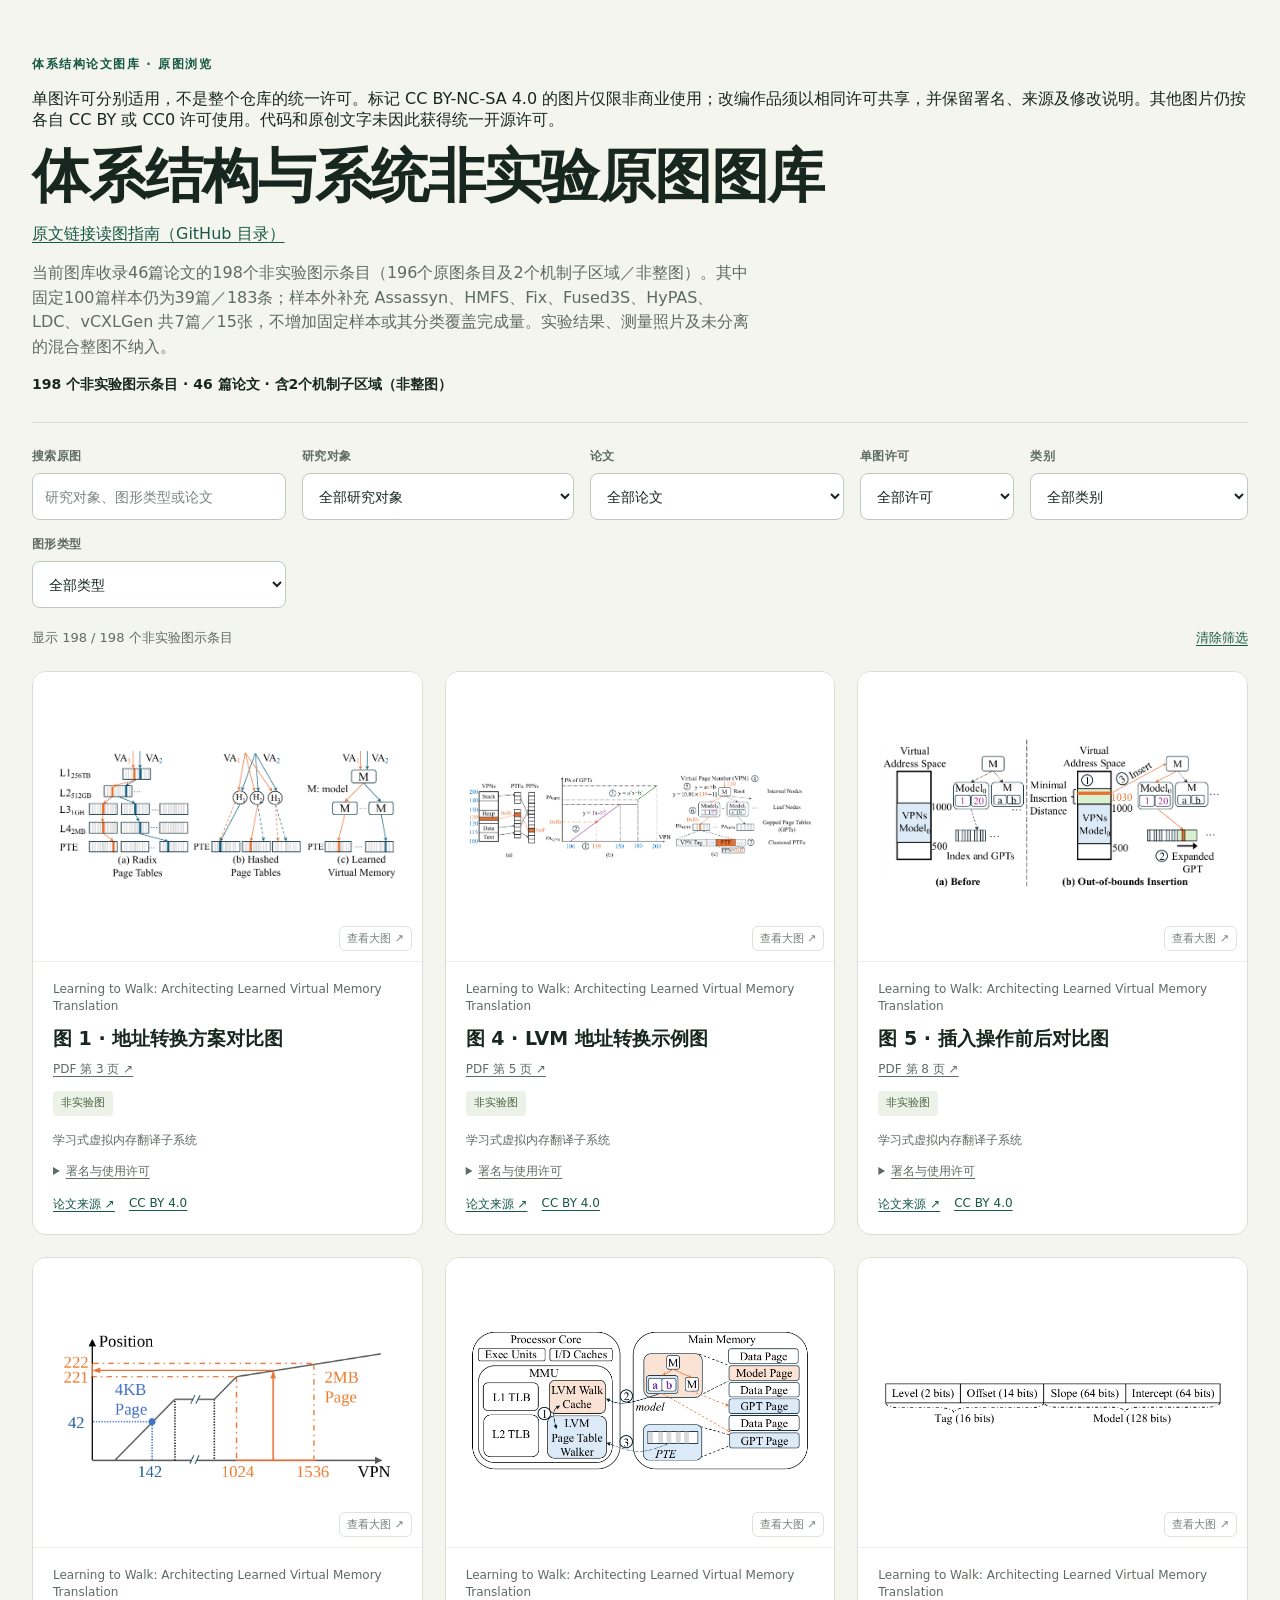
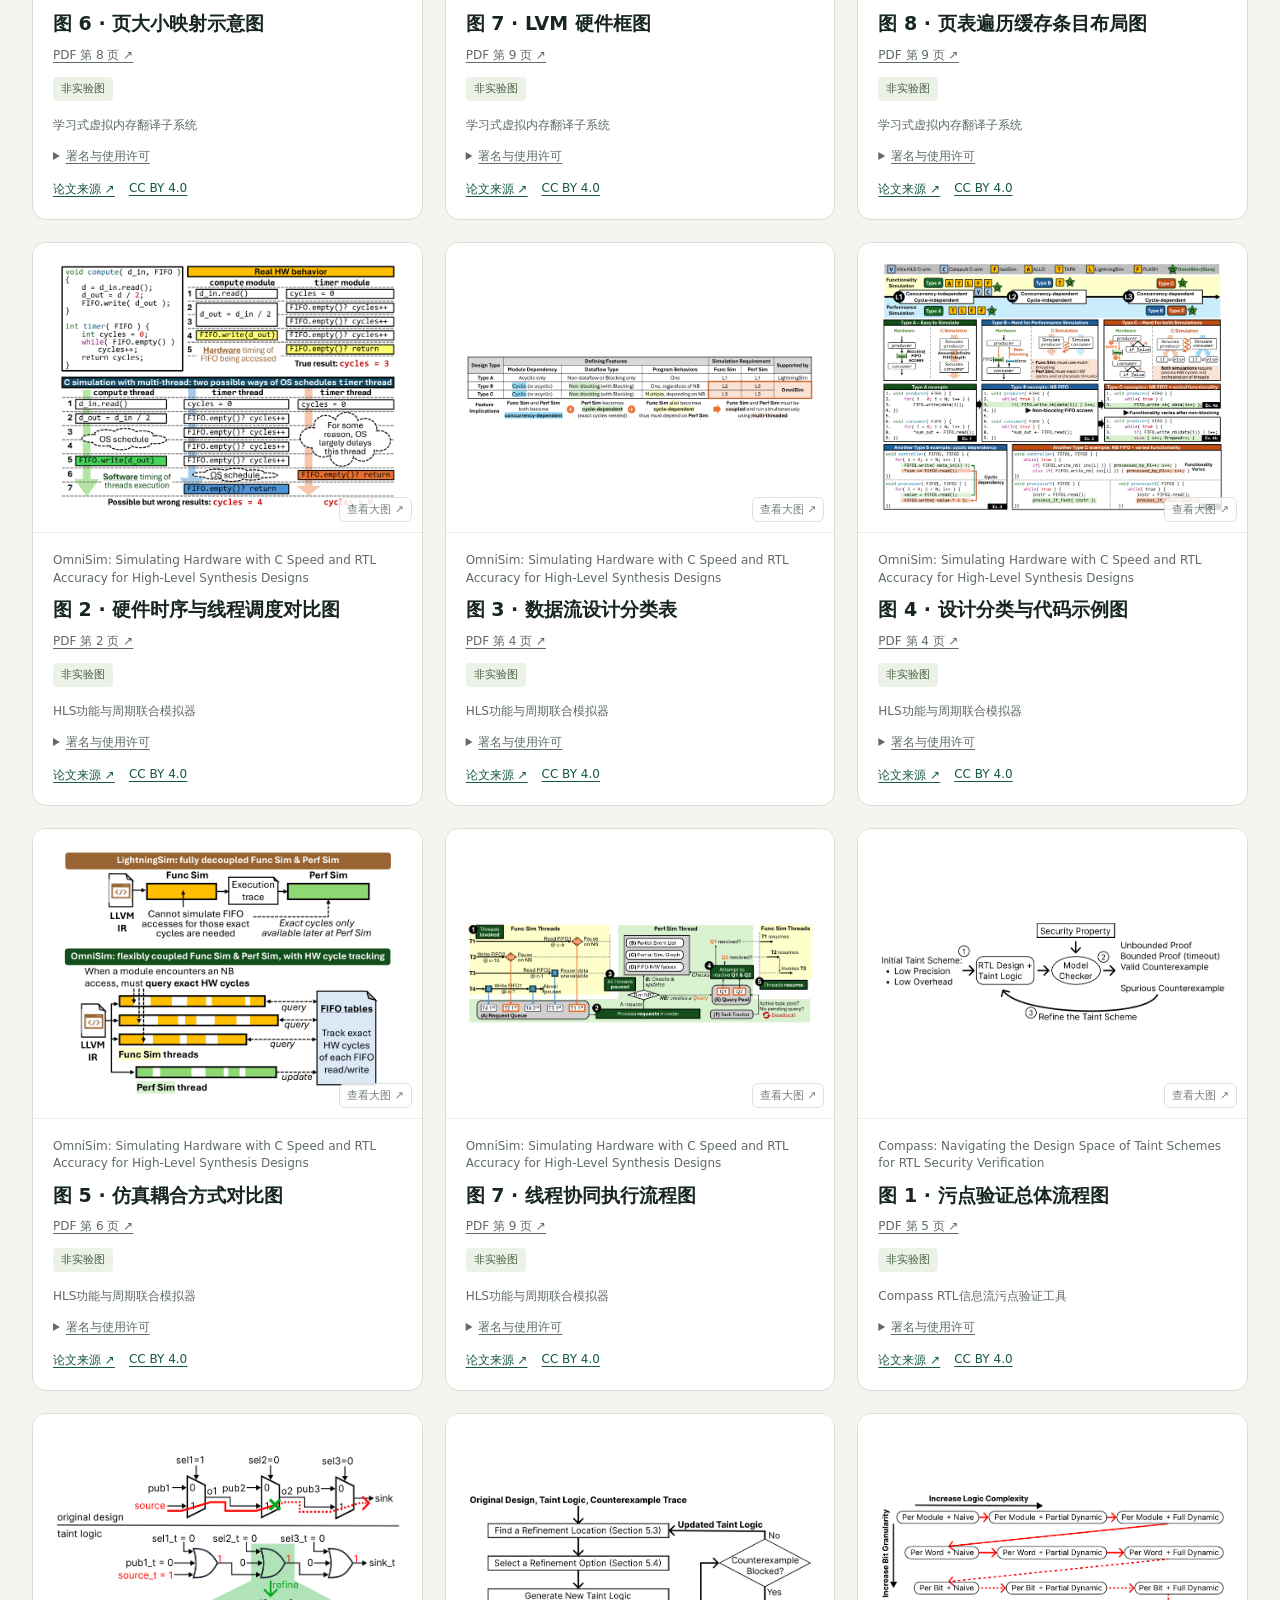
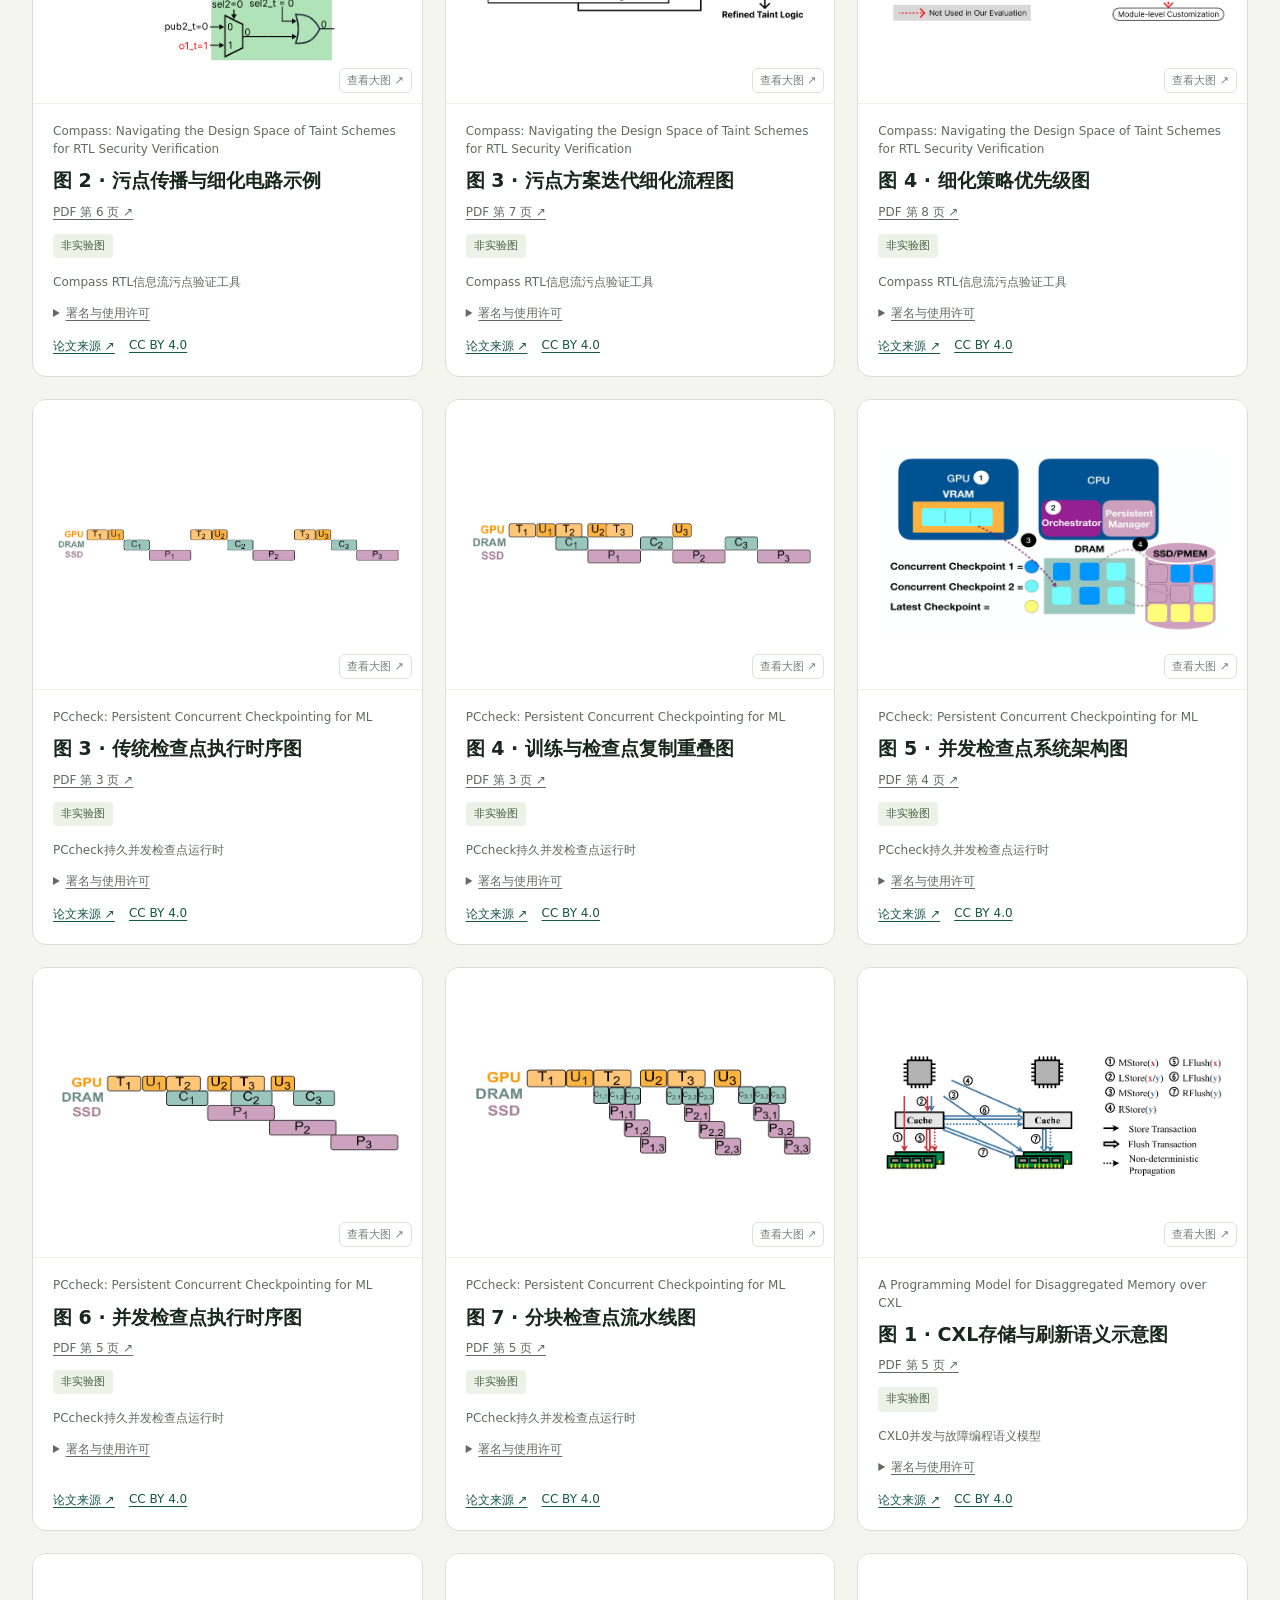
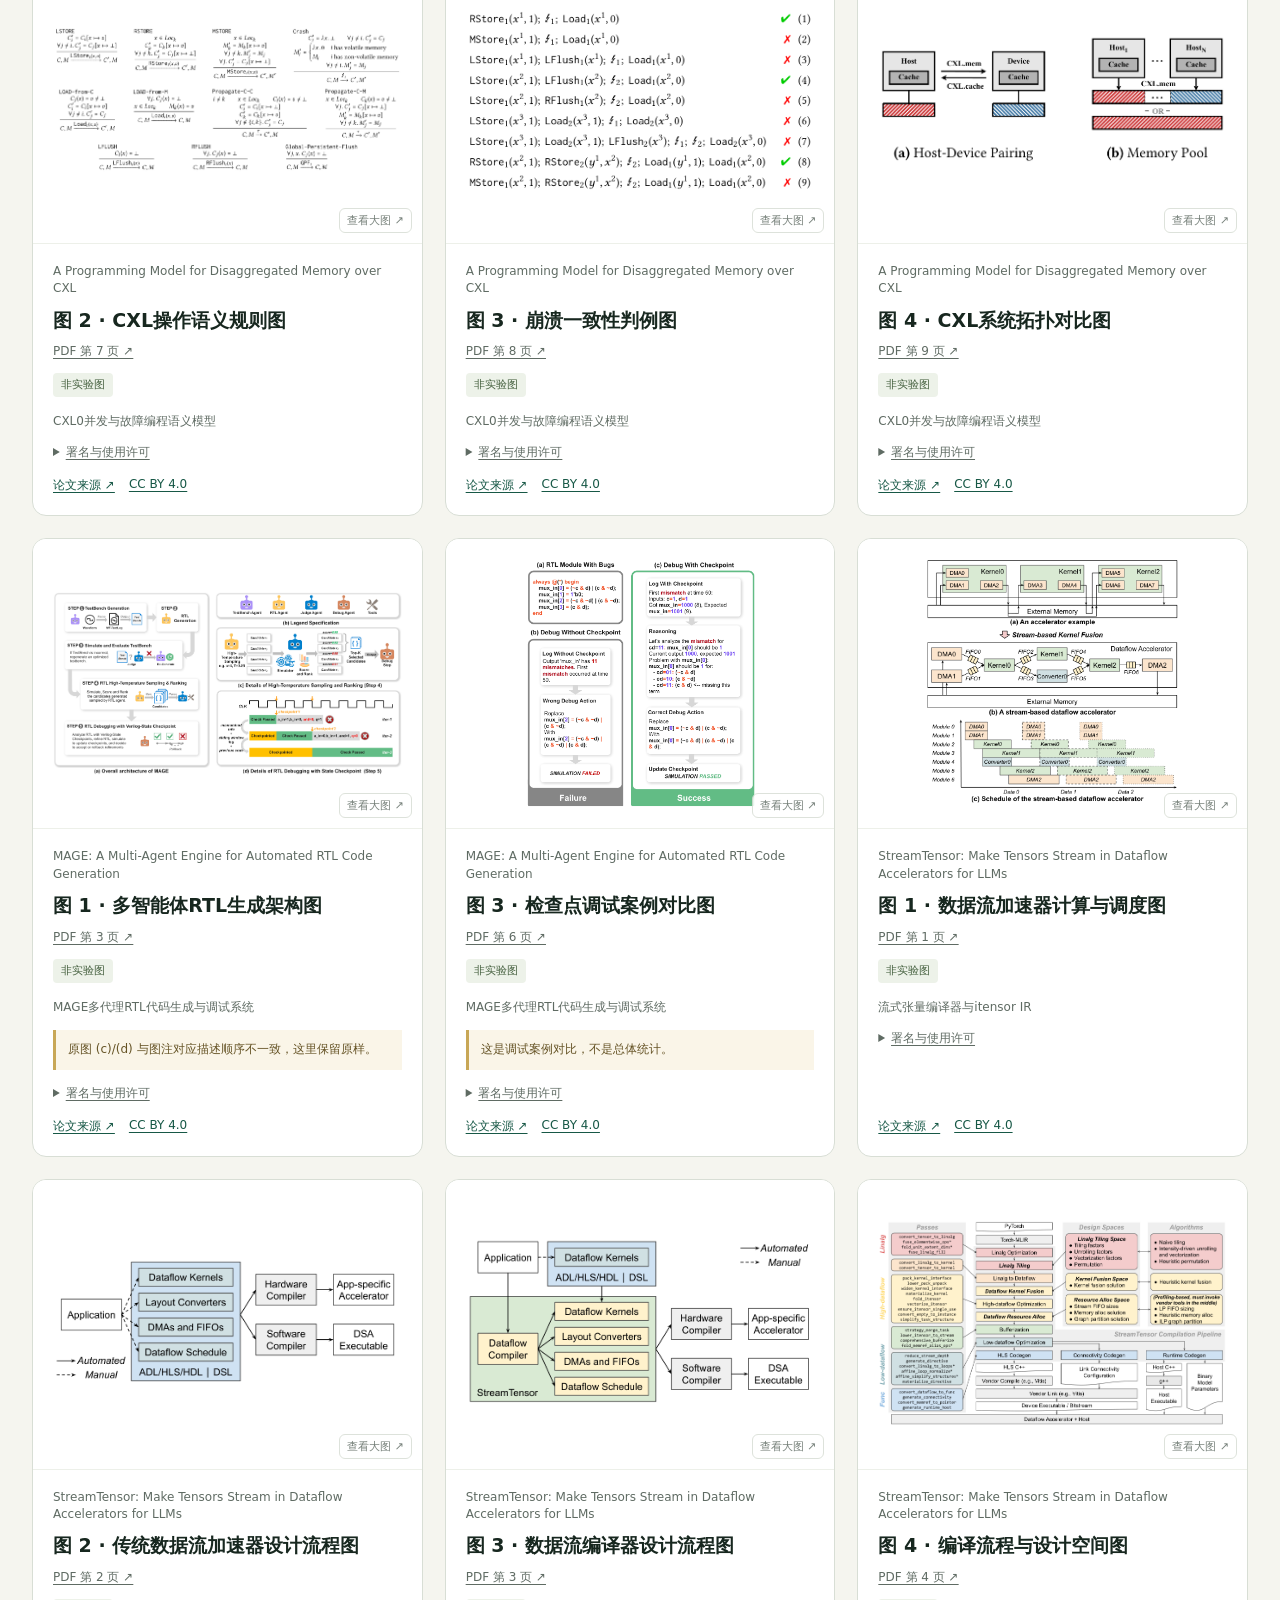
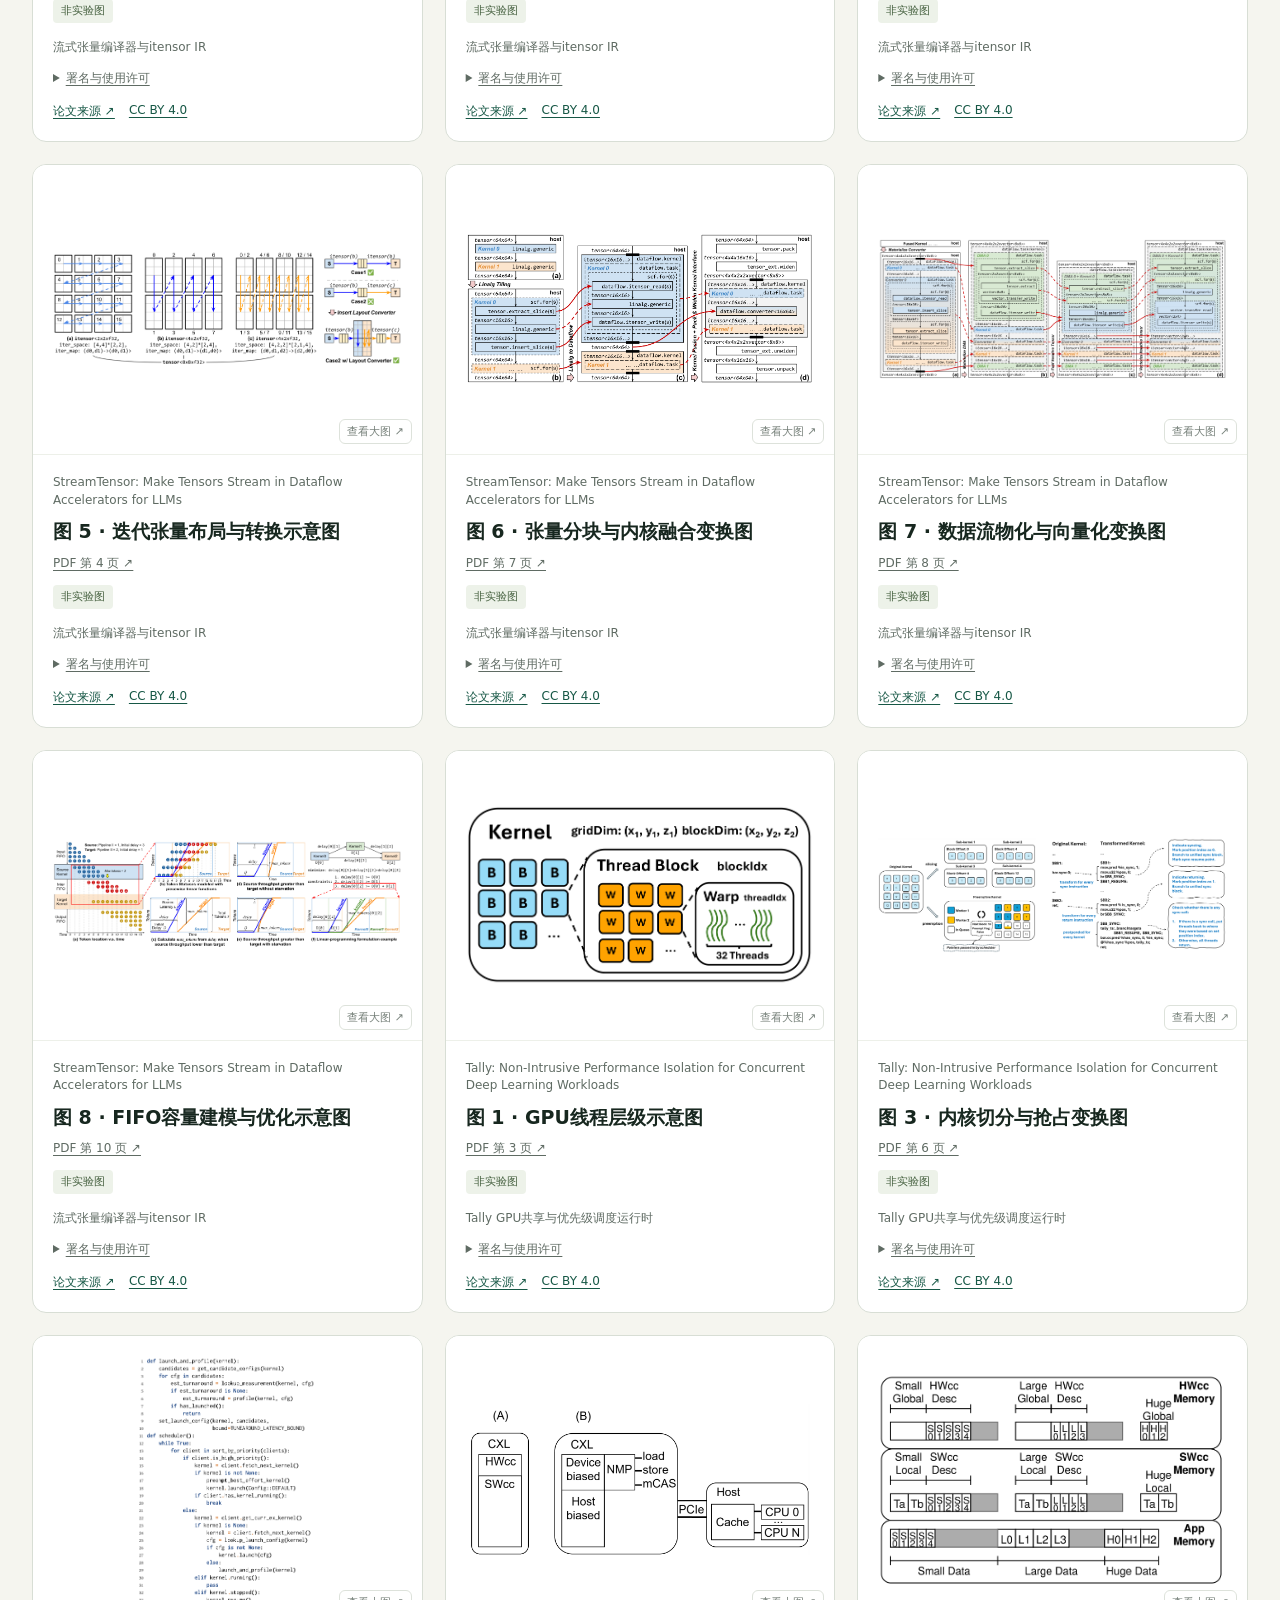
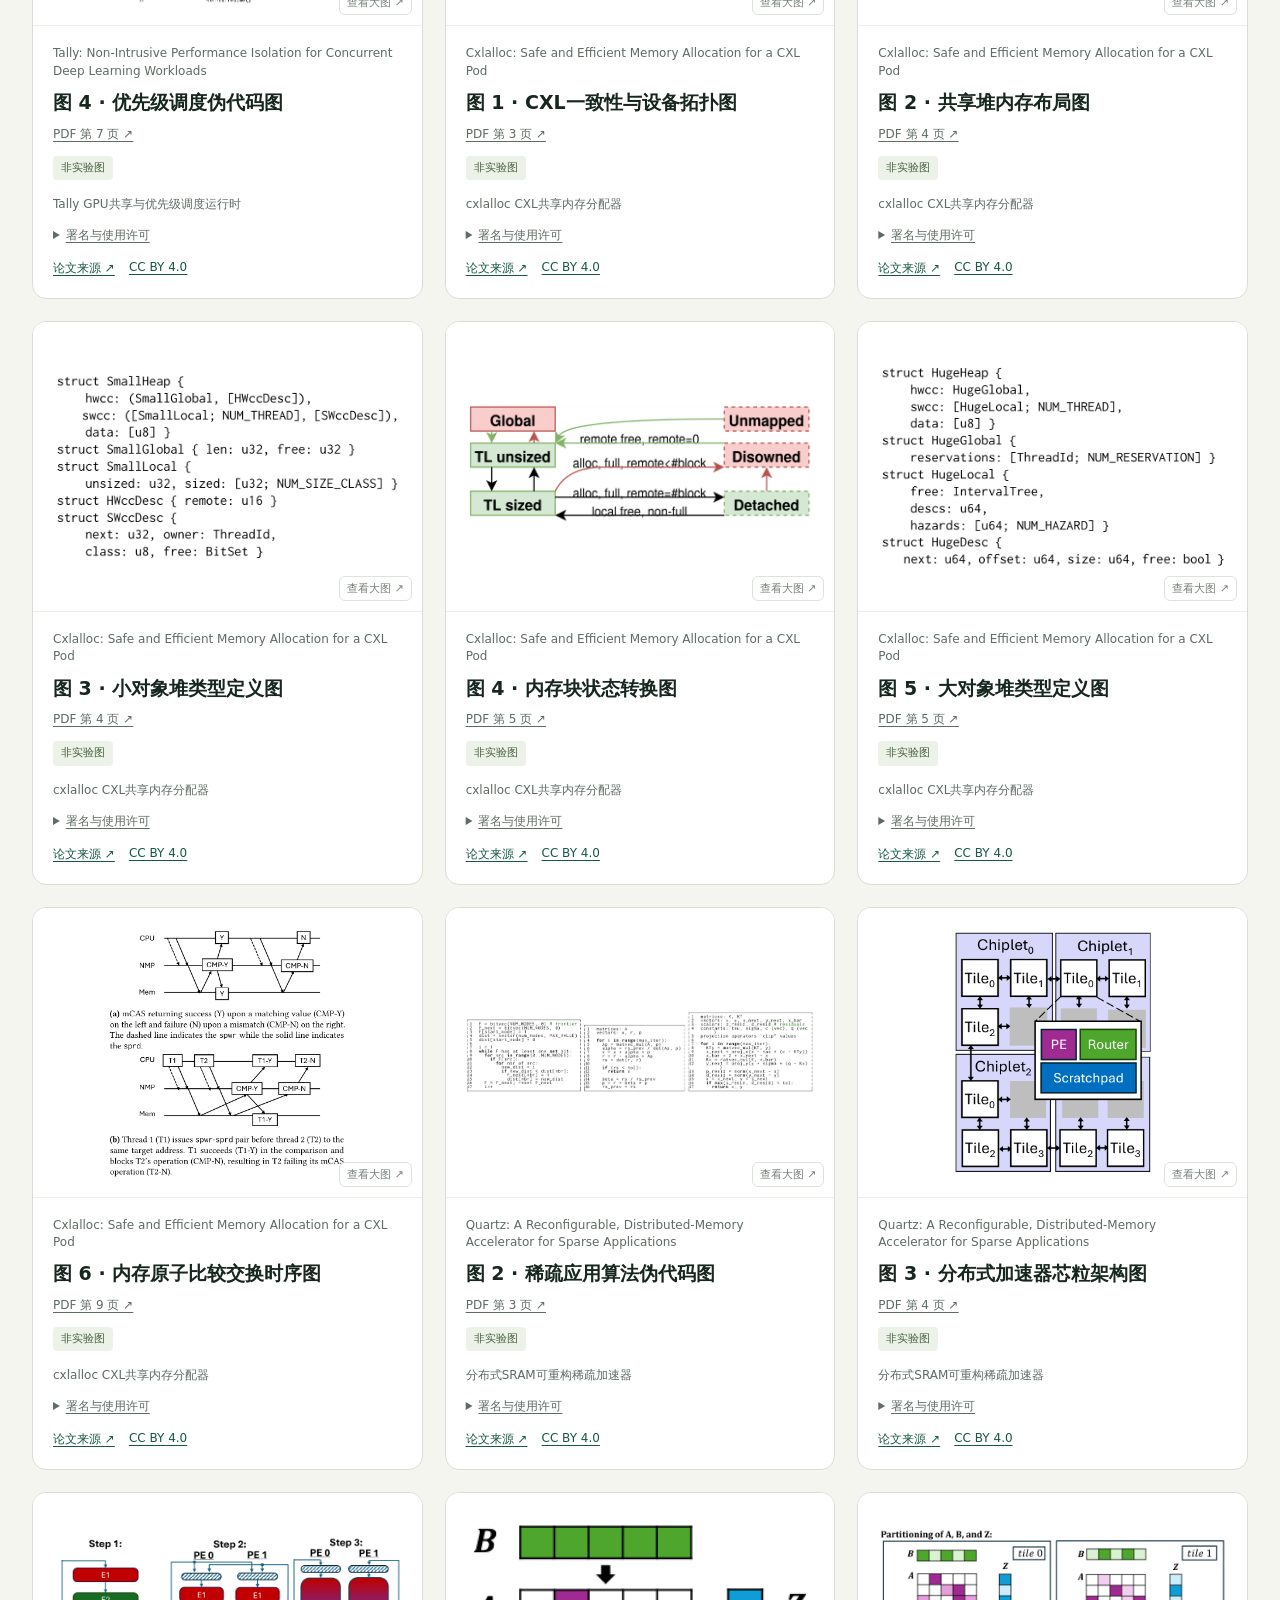
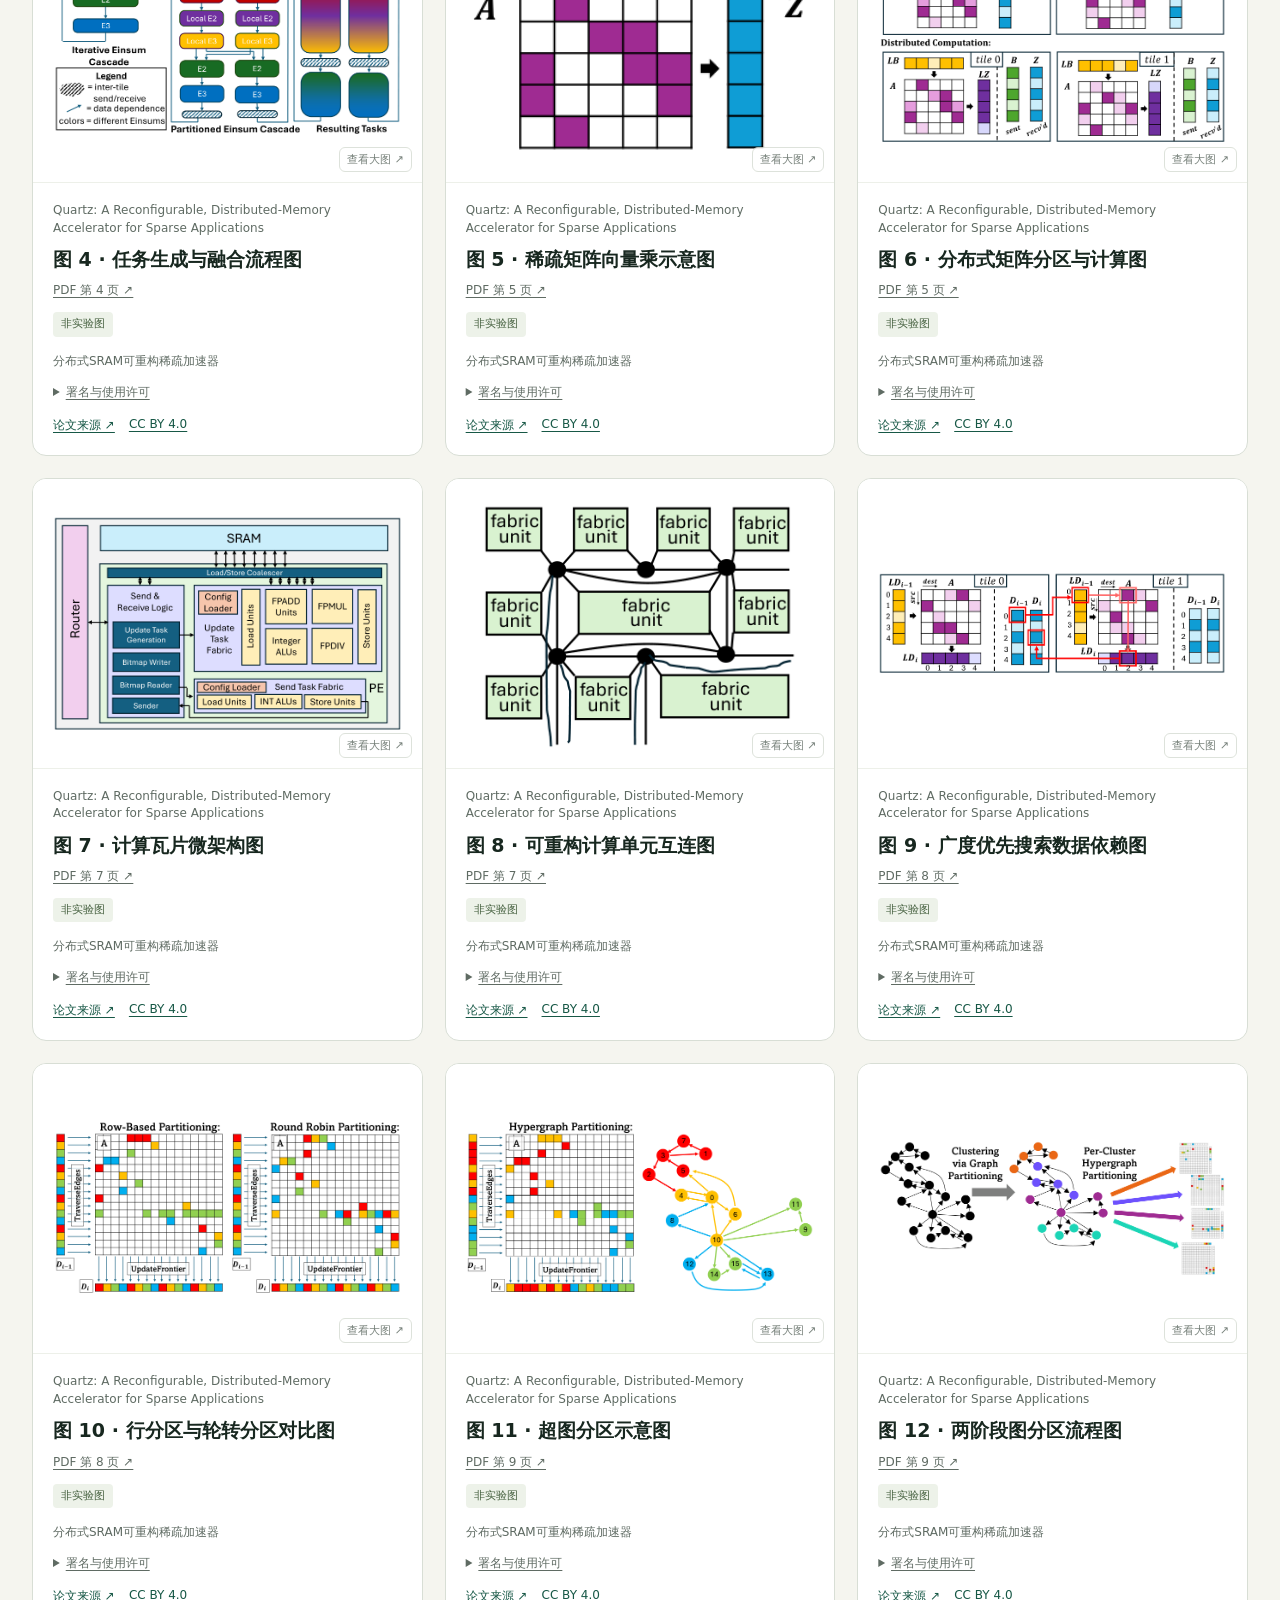
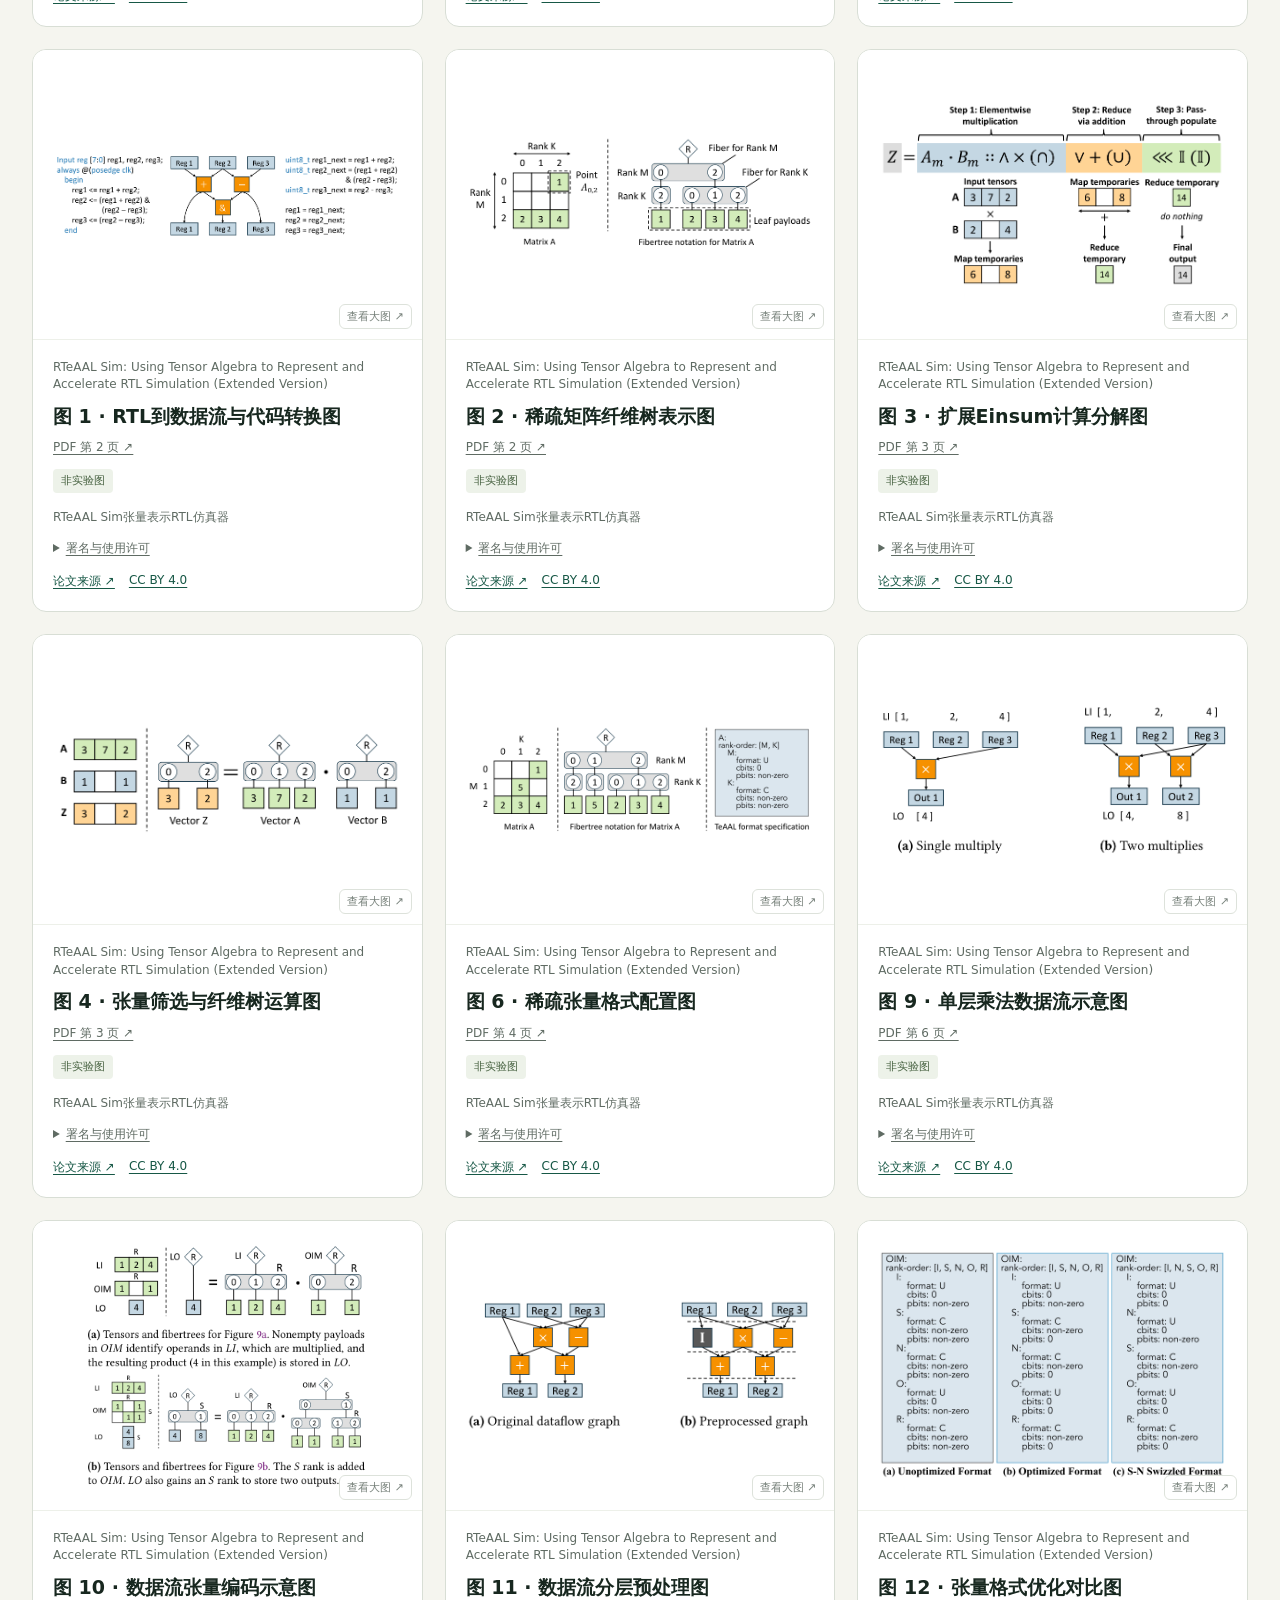
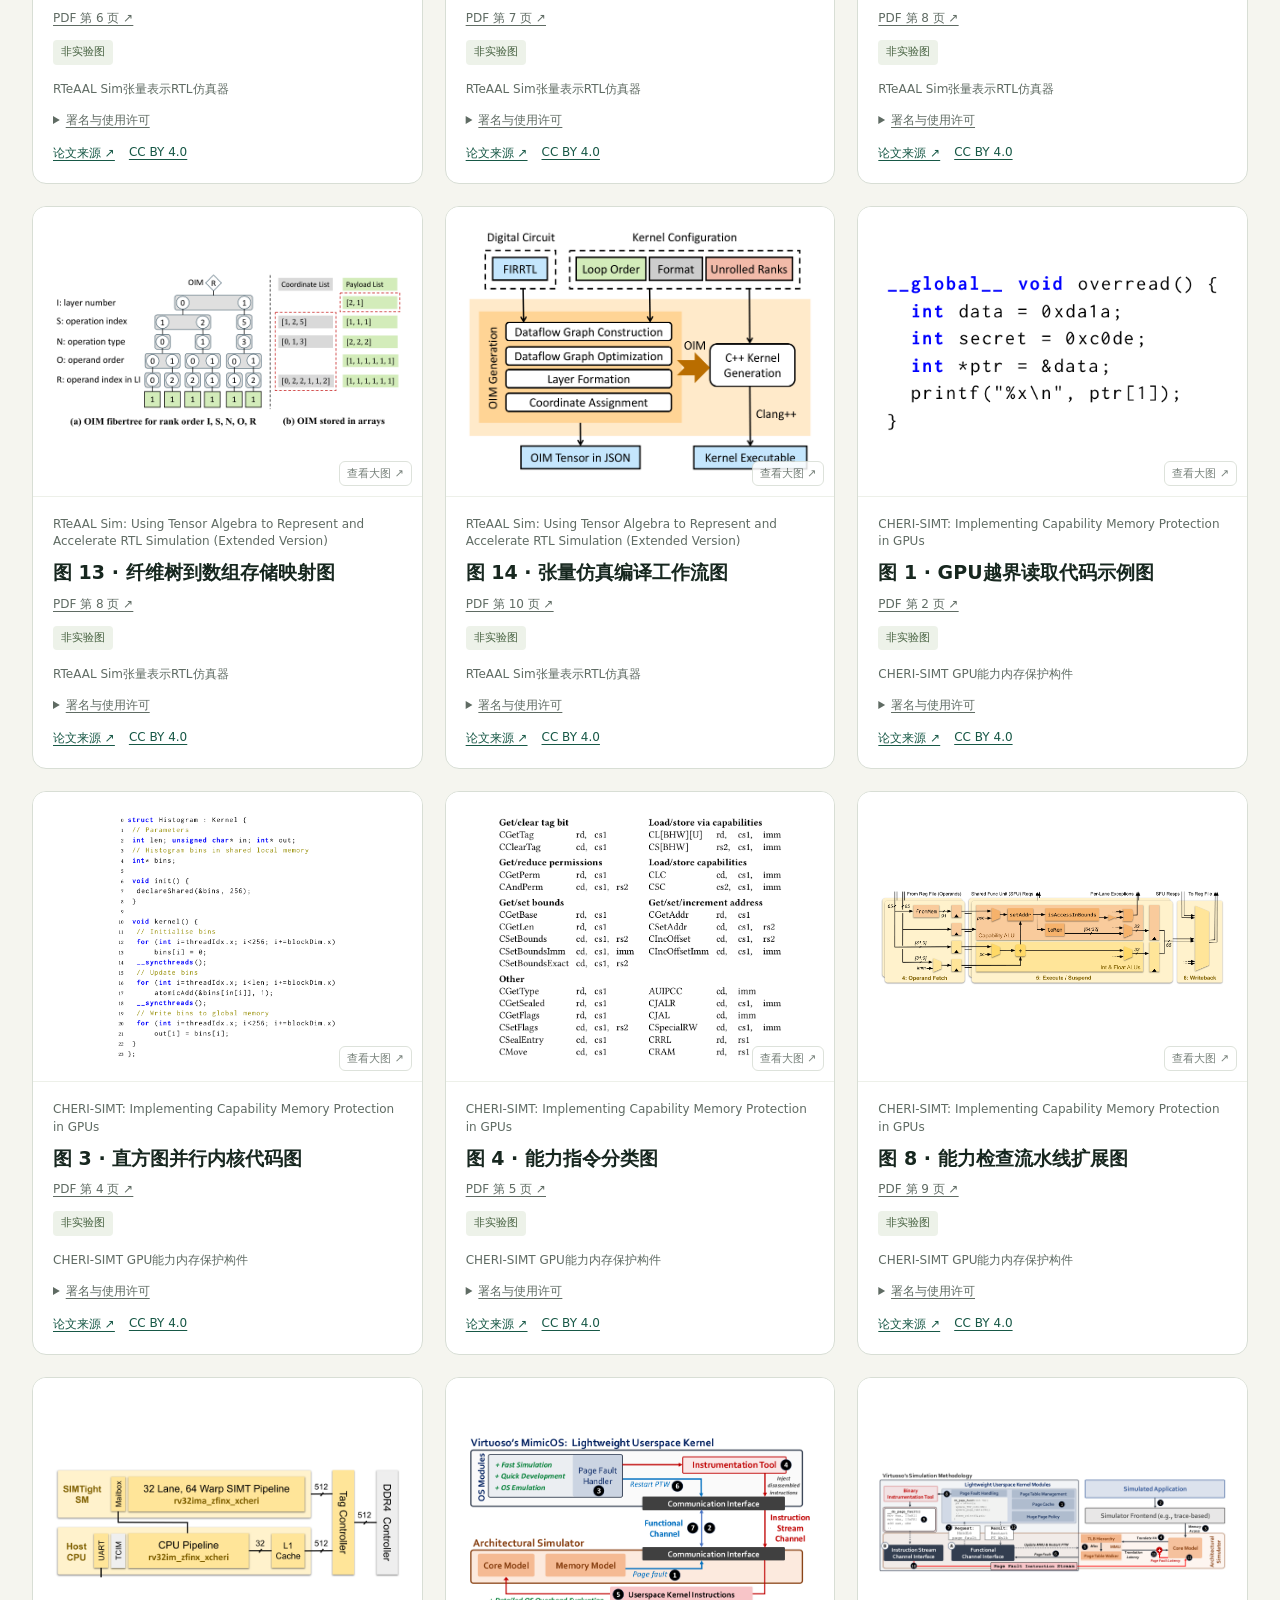
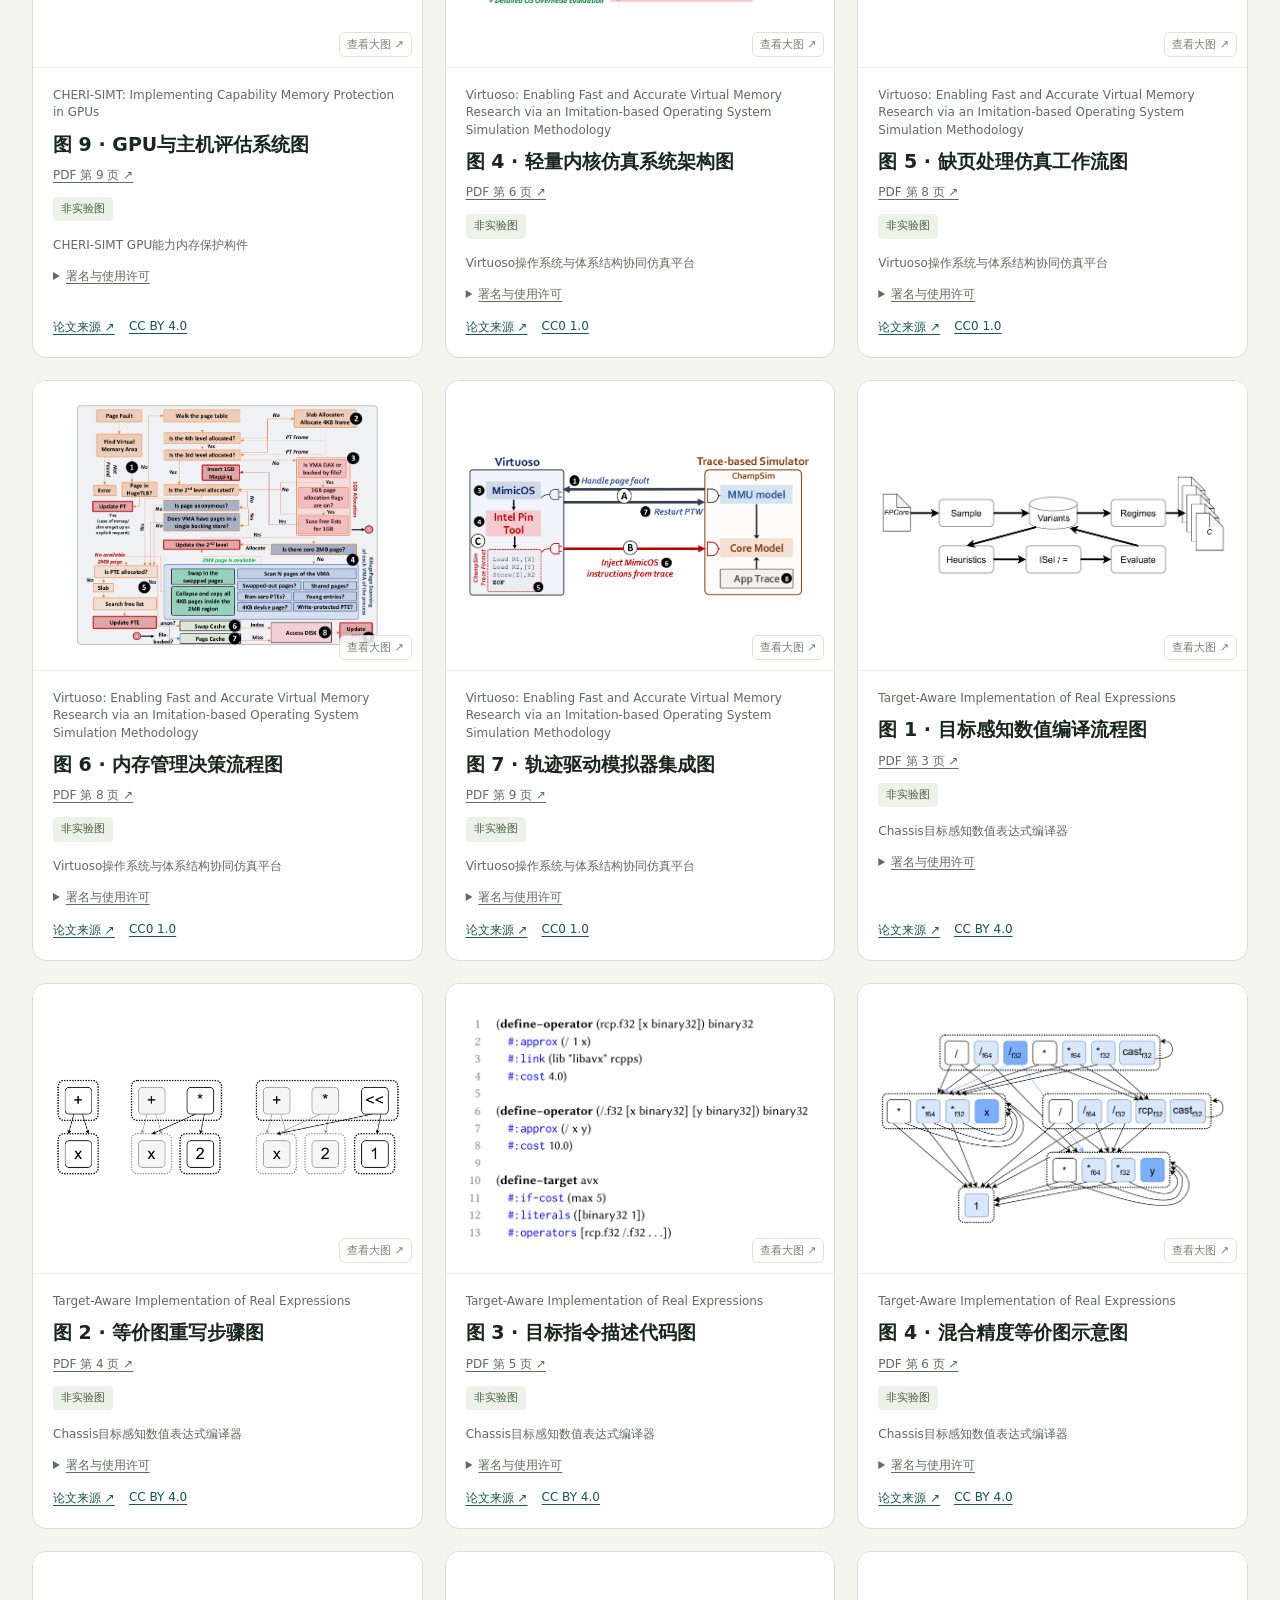
==== commit 8f2c60f1: "Add two licensed vCXLGen mechanism figures and related reading notes" ====
--- a/gallery/index.html
+++ b/gallery/index.html
@@ -15,8 +15,8 @@
     <p class="license-warning">单图许可分别适用，不是整个仓库的统一许可。标记 CC BY-NC-SA 4.0 的图片仅限非商业使用；改编作品须以相同许可共享，并保留署名、来源及修改说明。其他图片仍按各自 CC BY 或 CC0 许可使用。代码和原创文字未因此获得统一开源许可。</p>
     <h1>体系结构与系统非实验原图图库</h1>
     <p><a href="https://github.com/zaidengyifenzhong/arch-diagram-lab/blob/main/catalog/README.md#source-linked-reading-guides">原文链接读图指南（GitHub 目录）</a></p>
-    <p class="coverage">当前图库收录45篇论文的196个非实验图示条目（194个原图条目及2个机制子区域／非整图）。其中固定100篇样本仍为39篇／183条；样本外补充 Assassyn、HMFS、Fix、Fused3S、HyPAS、LDC 共6篇／13张，不增加固定样本或其分类覆盖完成量。实验结果、测量照片及未分离的混合整图不纳入。</p>
-    <p class="summary" id="summary">196 个非实验图示条目 · 45 篇论文 · 含2个机制子区域（非整图）</p>
+    <p class="coverage">当前图库收录46篇论文的198个非实验图示条目（196个原图条目及2个机制子区域／非整图）。其中固定100篇样本仍为39篇／183条；样本外补充 Assassyn、HMFS、Fix、Fused3S、HyPAS、LDC、vCXLGen 共7篇／15张，不增加固定样本或其分类覆盖完成量。实验结果、测量照片及未分离的混合整图不纳入。</p>
+    <p class="summary" id="summary">198 个非实验图示条目 · 46 篇论文 · 含2个机制子区域（非整图）</p>
   </header>
   <main>
     <section class="controls" aria-label="浏览原图">
@@ -34,7 +34,7 @@
     <section id="reading-path" aria-label="所选论文的阅读建议" hidden></section>
     <section id="gallery" class="gallery" aria-label="论文原图" tabindex="-1"></section>
     <div class="empty" id="empty" hidden><h2>没有匹配的原图</h2><p>试试其他关键词，或清除筛选。</p></div>
-    <noscript><p>以下196个非实验图示条目包含2个明确机制子区域／非整图；启用JavaScript可筛选。</p><div class="no-script-list"><article><h2>LVM · MICRO 2025 · 图 1</h2><p>地址转换方案对比图</p><img src="assets/micro-2025-lvm-F1-9dbb3edb5652a530.png" alt="图 1：地址转换方案对比图。原论文 Learning to Walk: Architecting Learned Virtual Memory Translation，PDF 第 3 页。"><p></p><p>Kaiyang Zhao, Yuang Chen, Xenia Xu, Dan Schatzberg, Nastaran Hajinaza, Rupin Vakharwala, Andy Anderson, and Dimitrios Skarlatos. Learning to Walk: Architecting Learned Virtual Memory Translation. MICRO 2025. DOI: https://doi.org/10.1145/3725843.3756093. Copyright 2025 the owner/authors. Source: https://www.pdl.cmu.edu/PDL-FTP/BigLearning/kzhao-MICRO25.pdf. CC BY 4.0: https://creativecommons.org/licenses/by/4.0/. Figures cropped from the exact historical PDF and rasterized at 240 dpi; captions excluded and diagram content unchanged. No endorsement implied. Cropped from the paper and rasterized at 240 dpi; captions excluded and diagram content unchanged.</p><p></p><p><a href="https://www.pdl.cmu.edu/PDL-FTP/BigLearning/kzhao-MICRO25.pdf#page=3">原文物理页 3</a> · <a href="https://creativecommons.org/licenses/by/4.0/">CC BY 4.0</a></p></article><article><h2>LVM · MICRO 2025 · 图 4</h2><p>LVM 地址转换示例图</p><img src="assets/micro-2025-lvm-F4-119ad67382ce1697.png" alt="图 4：LVM 地址转换示例图。原论文 Learning to Walk: Architecting Learned Virtual Memory Translation，PDF 第 5 页。"><p></p><p>Kaiyang Zhao, Yuang Chen, Xenia Xu, Dan Schatzberg, Nastaran Hajinaza, Rupin Vakharwala, Andy Anderson, and Dimitrios Skarlatos. Learning to Walk: Architecting Learned Virtual Memory Translation. MICRO 2025. DOI: https://doi.org/10.1145/3725843.3756093. Copyright 2025 the owner/authors. Source: https://www.pdl.cmu.edu/PDL-FTP/BigLearning/kzhao-MICRO25.pdf. CC BY 4.0: https://creativecommons.org/licenses/by/4.0/. Figures cropped from the exact historical PDF and rasterized at 240 dpi; captions excluded and diagram content unchanged. No endorsement implied. Cropped from the paper and rasterized at 240 dpi; captions excluded and diagram content unchanged.</p><p></p><p><a href="https://www.pdl.cmu.edu/PDL-FTP/BigLearning/kzhao-MICRO25.pdf#page=5">原文物理页 5</a> · <a href="https://creativecommons.org/licenses/by/4.0/">CC BY 4.0</a></p></article><article><h2>LVM · MICRO 2025 · 图 5</h2><p>插入操作前后对比图</p><img src="assets/micro-2025-lvm-F5-0bdcf9b856116199.png" alt="图 5：插入操作前后对比图。原论文 Learning to Walk: Architecting Learned Virtual Memory Translation，PDF 第 8 页。"><p></p><p>Kaiyang Zhao, Yuang Chen, Xenia Xu, Dan Schatzberg, Nastaran Hajinaza, Rupin Vakharwala, Andy Anderson, and Dimitrios Skarlatos. Learning to Walk: Architecting Learned Virtual Memory Translation. MICRO 2025. DOI: https://doi.org/10.1145/3725843.3756093. Copyright 2025 the owner/authors. Source: https://www.pdl.cmu.edu/PDL-FTP/BigLearning/kzhao-MICRO25.pdf. CC BY 4.0: https://creativecommons.org/licenses/by/4.0/. Figures cropped from the exact historical PDF and rasterized at 240 dpi; captions excluded and diagram content unchanged. No endorsement implied. Cropped from the paper and rasterized at 240 dpi; captions excluded and diagram content unchanged.</p><p></p><p><a href="https://www.pdl.cmu.edu/PDL-FTP/BigLearning/kzhao-MICRO25.pdf#page=8">原文物理页 8</a> · <a href="https://creativecommons.org/licenses/by/4.0/">CC BY 4.0</a></p></article><article><h2>LVM · MICRO 2025 · 图 6</h2><p>页大小映射示意图</p><img src="assets/micro-2025-lvm-F6-8c029fa66f3a2694.png" alt="图 6：页大小映射示意图。原论文 Learning to Walk: Architecting Learned Virtual Memory Translation，PDF 第 8 页。"><p></p><p>Kaiyang Zhao, Yuang Chen, Xenia Xu, Dan Schatzberg, Nastaran Hajinaza, Rupin Vakharwala, Andy Anderson, and Dimitrios Skarlatos. Learning to Walk: Architecting Learned Virtual Memory Translation. MICRO 2025. DOI: https://doi.org/10.1145/3725843.3756093. Copyright 2025 the owner/authors. Source: https://www.pdl.cmu.edu/PDL-FTP/BigLearning/kzhao-MICRO25.pdf. CC BY 4.0: https://creativecommons.org/licenses/by/4.0/. Figures cropped from the exact historical PDF and rasterized at 240 dpi; captions excluded and diagram content unchanged. No endorsement implied. Cropped from the paper and rasterized at 240 dpi; captions excluded and diagram content unchanged.</p><p></p><p><a href="https://www.pdl.cmu.edu/PDL-FTP/BigLearning/kzhao-MICRO25.pdf#page=8">原文物理页 8</a> · <a href="https://creativecommons.org/licenses/by/4.0/">CC BY 4.0</a></p></article><article><h2>LVM · MICRO 2025 · 图 7</h2><p>LVM 硬件框图</p><img src="assets/micro-2025-lvm-F7-07ace1bb2e10e1a8.png" alt="图 7：LVM 硬件框图。原论文 Learning to Walk: Architecting Learned Virtual Memory Translation，PDF 第 9 页。"><p></p><p>Kaiyang Zhao, Yuang Chen, Xenia Xu, Dan Schatzberg, Nastaran Hajinaza, Rupin Vakharwala, Andy Anderson, and Dimitrios Skarlatos. Learning to Walk: Architecting Learned Virtual Memory Translation. MICRO 2025. DOI: https://doi.org/10.1145/3725843.3756093. Copyright 2025 the owner/authors. Source: https://www.pdl.cmu.edu/PDL-FTP/BigLearning/kzhao-MICRO25.pdf. CC BY 4.0: https://creativecommons.org/licenses/by/4.0/. Figures cropped from the exact historical PDF and rasterized at 240 dpi; captions excluded and diagram content unchanged. No endorsement implied. Cropped from the paper and rasterized at 240 dpi; captions excluded and diagram content unchanged.</p><p></p><p><a href="https://www.pdl.cmu.edu/PDL-FTP/BigLearning/kzhao-MICRO25.pdf#page=9">原文物理页 9</a> · <a href="https://creativecommons.org/licenses/by/4.0/">CC BY 4.0</a></p></article><article><h2>LVM · MICRO 2025 · 图 8</h2><p>页表遍历缓存条目布局图</p><img src="assets/micro-2025-lvm-F8-78b813d9e61ee061.png" alt="图 8：页表遍历缓存条目布局图。原论文 Learning to Walk: Architecting Learned Virtual Memory Translation，PDF 第 9 页。"><p></p><p>Kaiyang Zhao, Yuang Chen, Xenia Xu, Dan Schatzberg, Nastaran Hajinaza, Rupin Vakharwala, Andy Anderson, and Dimitrios Skarlatos. Learning to Walk: Architecting Learned Virtual Memory Translation. MICRO 2025. DOI: https://doi.org/10.1145/3725843.3756093. Copyright 2025 the owner/authors. Source: https://www.pdl.cmu.edu/PDL-FTP/BigLearning/kzhao-MICRO25.pdf. CC BY 4.0: https://creativecommons.org/licenses/by/4.0/. Figures cropped from the exact historical PDF and rasterized at 240 dpi; captions excluded and diagram content unchanged. No endorsement implied. Cropped from the paper and rasterized at 240 dpi; captions excluded and diagram content unchanged.</p><p></p><p><a href="https://www.pdl.cmu.edu/PDL-FTP/BigLearning/kzhao-MICRO25.pdf#page=9">原文物理页 9</a> · <a href="https://creativecommons.org/licenses/by/4.0/">CC BY 4.0</a></p></article><article><h2>OmniSim · MICRO 2025 · 图 2</h2><p>硬件时序与线程调度对比图</p><img src="assets/micro-2025-omnisim-F2-c44d751e21643ef7.png" alt="图 2：硬件时序与线程调度对比图。原论文 OmniSim: Simulating Hardware with C Speed and RTL Accuracy for High-Level Synthesis Designs，PDF 第 2 页。"><p></p><p>Rishov Sarkar, Cong Hao. OmniSim: Simulating Hardware with C Speed and RTL Accuracy for High-Level Synthesis Designs. MICRO 2025. DOI: https://doi.org/10.1145/3725843.3756033. Version: arXiv:2508.19299v1, 25 Aug 2025; MICRO 2025 conference-layout author manuscript. Copyright 2025 the owner/authors. Source: https://arxiv.org/pdf/2508.19299v1. CC BY 4.0: https://creativecommons.org/licenses/by/4.0/. Whole figures cropped from this exact PDF and rasterized at 240 dpi; numbered captions excluded, figure content unchanged. No endorsement implied. Whole figure cropped from the specified source PDF and rasterized at 240 dpi; numbered caption excluded, figure content unchanged.</p><p></p><p><a href="https://arxiv.org/pdf/2508.19299v1#page=2">原文物理页 2</a> · <a href="https://creativecommons.org/licenses/by/4.0/">CC BY 4.0</a></p></article><article><h2>OmniSim · MICRO 2025 · 图 3</h2><p>数据流设计分类表</p><img src="assets/micro-2025-omnisim-F3-8bdba71f0ba8e7fe.png" alt="图 3：数据流设计分类表。原论文 OmniSim: Simulating Hardware with C Speed and RTL Accuracy for High-Level Synthesis Designs，PDF 第 4 页。"><p></p><p>Rishov Sarkar, Cong Hao. OmniSim: Simulating Hardware with C Speed and RTL Accuracy for High-Level Synthesis Designs. MICRO 2025. DOI: https://doi.org/10.1145/3725843.3756033. Version: arXiv:2508.19299v1, 25 Aug 2025; MICRO 2025 conference-layout author manuscript. Copyright 2025 the owner/authors. Source: https://arxiv.org/pdf/2508.19299v1. CC BY 4.0: https://creativecommons.org/licenses/by/4.0/. Whole figures cropped from this exact PDF and rasterized at 240 dpi; numbered captions excluded, figure content unchanged. No endorsement implied. Whole figure cropped from the specified source PDF and rasterized at 240 dpi; numbered caption excluded, figure content unchanged.</p><p></p><p><a href="https://arxiv.org/pdf/2508.19299v1#page=4">原文物理页 4</a> · <a href="https://creativecommons.org/licenses/by/4.0/">CC BY 4.0</a></p></article><article><h2>OmniSim · MICRO 2025 · 图 4</h2><p>设计分类与代码示例图</p><img src="assets/micro-2025-omnisim-F4-ca850fcc6b38124c.png" alt="图 4：设计分类与代码示例图。原论文 OmniSim: Simulating Hardware with C Speed and RTL Accuracy for High-Level Synthesis Designs，PDF 第 4 页。"><p></p><p>Rishov Sarkar, Cong Hao. OmniSim: Simulating Hardware with C Speed and RTL Accuracy for High-Level Synthesis Designs. MICRO 2025. DOI: https://doi.org/10.1145/3725843.3756033. Version: arXiv:2508.19299v1, 25 Aug 2025; MICRO 2025 conference-layout author manuscript. Copyright 2025 the owner/authors. Source: https://arxiv.org/pdf/2508.19299v1. CC BY 4.0: https://creativecommons.org/licenses/by/4.0/. Whole figures cropped from this exact PDF and rasterized at 240 dpi; numbered captions excluded, figure content unchanged. No endorsement implied. Whole figure cropped from the specified source PDF and rasterized at 240 dpi; numbered caption excluded, figure content unchanged.</p><p></p><p><a href="https://arxiv.org/pdf/2508.19299v1#page=4">原文物理页 4</a> · <a href="https://creativecommons.org/licenses/by/4.0/">CC BY 4.0</a></p></article><article><h2>OmniSim · MICRO 2025 · 图 5</h2><p>仿真耦合方式对比图</p><img src="assets/micro-2025-omnisim-F5-948d5bba6f046e5a.png" alt="图 5：仿真耦合方式对比图。原论文 OmniSim: Simulating Hardware with C Speed and RTL Accuracy for High-Level Synthesis Designs，PDF 第 6 页。"><p></p><p>Rishov Sarkar, Cong Hao. OmniSim: Simulating Hardware with C Speed and RTL Accuracy for High-Level Synthesis Designs. MICRO 2025. DOI: https://doi.org/10.1145/3725843.3756033. Version: arXiv:2508.19299v1, 25 Aug 2025; MICRO 2025 conference-layout author manuscript. Copyright 2025 the owner/authors. Source: https://arxiv.org/pdf/2508.19299v1. CC BY 4.0: https://creativecommons.org/licenses/by/4.0/. Whole figures cropped from this exact PDF and rasterized at 240 dpi; numbered captions excluded, figure content unchanged. No endorsement implied. Whole figure cropped from the specified source PDF and rasterized at 240 dpi; numbered caption excluded, figure content unchanged.</p><p></p><p><a href="https://arxiv.org/pdf/2508.19299v1#page=6">原文物理页 6</a> · <a href="https://creativecommons.org/licenses/by/4.0/">CC BY 4.0</a></p></article><article><h2>OmniSim · MICRO 2025 · 图 7</h2><p>线程协同执行流程图</p><img src="assets/micro-2025-omnisim-F7-c8fbf52ba9a2f5f8.png" alt="图 7：线程协同执行流程图。原论文 OmniSim: Simulating Hardware with C Speed and RTL Accuracy for High-Level Synthesis Designs，PDF 第 9 页。"><p></p><p>Rishov Sarkar, Cong Hao. OmniSim: Simulating Hardware with C Speed and RTL Accuracy for High-Level Synthesis Designs. MICRO 2025. DOI: https://doi.org/10.1145/3725843.3756033. Version: arXiv:2508.19299v1, 25 Aug 2025; MICRO 2025 conference-layout author manuscript. Copyright 2025 the owner/authors. Source: https://arxiv.org/pdf/2508.19299v1. CC BY 4.0: https://creativecommons.org/licenses/by/4.0/. Whole figures cropped from this exact PDF and rasterized at 240 dpi; numbered captions excluded, figure content unchanged. No endorsement implied. Whole figure cropped from the specified source PDF and rasterized at 240 dpi; numbered caption excluded, figure content unchanged.</p><p></p><p><a href="https://arxiv.org/pdf/2508.19299v1#page=9">原文物理页 9</a> · <a href="https://creativecommons.org/licenses/by/4.0/">CC BY 4.0</a></p></article><article><h2>Compass · ASPLOS 2026 · 图 1</h2><p>污点验证总体流程图</p><img src="assets/asplos-2026-compass-F1-9667122e96f92d53.png" alt="图 1：污点验证总体流程图。原论文 Compass: Navigating the Design Space of Taint Schemes for RTL Security Verification，PDF 第 5 页。"><p></p><p>Yuheng Yang, Qinhan Tan, Thomas Bourgeat, Sharad Malik, Mengjia Yan. Compass: Navigating the Design Space of Taint Schemes for RTL Security Verification. ASPLOS 2026, Volume 2. DOI: https://doi.org/10.1145/3779212.3790144. Version: Exact author-hosted ACM ASPLOS 2026 Volume 2 conference-layout PDF; no publisher-binary equivalence claimed. Copyright 2026 the owner/authors. Source: https://people.csail.mit.edu/mengjia/data/2026.ASPLOS.Compass.pdf. CC BY 4.0: https://creativecommons.org/licenses/by/4.0/. Whole figures cropped from this exact PDF and rasterized at 240 dpi; numbered captions excluded, figure content unchanged. No endorsement implied. Whole figure cropped from the specified source PDF and rasterized at 240 dpi; numbered caption excluded, figure content unchanged.</p><p></p><p><a href="https://people.csail.mit.edu/mengjia/data/2026.ASPLOS.Compass.pdf#page=5">原文物理页 5</a> · <a href="https://creativecommons.org/licenses/by/4.0/">CC BY 4.0</a></p></article><article><h2>Compass · ASPLOS 2026 · 图 2</h2><p>污点传播与细化电路示例</p><img src="assets/asplos-2026-compass-F2-485c23a78133191e.png" alt="图 2：污点传播与细化电路示例。原论文 Compass: Navigating the Design Space of Taint Schemes for RTL Security Verification，PDF 第 6 页。"><p></p><p>Yuheng Yang, Qinhan Tan, Thomas Bourgeat, Sharad Malik, Mengjia Yan. Compass: Navigating the Design Space of Taint Schemes for RTL Security Verification. ASPLOS 2026, Volume 2. DOI: https://doi.org/10.1145/3779212.3790144. Version: Exact author-hosted ACM ASPLOS 2026 Volume 2 conference-layout PDF; no publisher-binary equivalence claimed. Copyright 2026 the owner/authors. Source: https://people.csail.mit.edu/mengjia/data/2026.ASPLOS.Compass.pdf. CC BY 4.0: https://creativecommons.org/licenses/by/4.0/. Whole figures cropped from this exact PDF and rasterized at 240 dpi; numbered captions excluded, figure content unchanged. No endorsement implied. Whole figure cropped from the specified source PDF and rasterized at 240 dpi; numbered caption excluded, figure content unchanged.</p><p></p><p><a href="https://people.csail.mit.edu/mengjia/data/2026.ASPLOS.Compass.pdf#page=6">原文物理页 6</a> · <a href="https://creativecommons.org/licenses/by/4.0/">CC BY 4.0</a></p></article><article><h2>Compass · ASPLOS 2026 · 图 3</h2><p>污点方案迭代细化流程图</p><img src="assets/asplos-2026-compass-F3-1660eba402ec882a.png" alt="图 3：污点方案迭代细化流程图。原论文 Compass: Navigating the Design Space of Taint Schemes for RTL Security Verification，PDF 第 7 页。"><p></p><p>Yuheng Yang, Qinhan Tan, Thomas Bourgeat, Sharad Malik, Mengjia Yan. Compass: Navigating the Design Space of Taint Schemes for RTL Security Verification. ASPLOS 2026, Volume 2. DOI: https://doi.org/10.1145/3779212.3790144. Version: Exact author-hosted ACM ASPLOS 2026 Volume 2 conference-layout PDF; no publisher-binary equivalence claimed. Copyright 2026 the owner/authors. Source: https://people.csail.mit.edu/mengjia/data/2026.ASPLOS.Compass.pdf. CC BY 4.0: https://creativecommons.org/licenses/by/4.0/. Whole figures cropped from this exact PDF and rasterized at 240 dpi; numbered captions excluded, figure content unchanged. No endorsement implied. Whole figure cropped from the specified source PDF and rasterized at 240 dpi; numbered caption excluded, figure content unchanged.</p><p></p><p><a href="https://people.csail.mit.edu/mengjia/data/2026.ASPLOS.Compass.pdf#page=7">原文物理页 7</a> · <a href="https://creativecommons.org/licenses/by/4.0/">CC BY 4.0</a></p></article><article><h2>Compass · ASPLOS 2026 · 图 4</h2><p>细化策略优先级图</p><img src="assets/asplos-2026-compass-F4-522dbf3c0b2a3e5f.png" alt="图 4：细化策略优先级图。原论文 Compass: Navigating the Design Space of Taint Schemes for RTL Security Verification，PDF 第 8 页。"><p></p><p>Yuheng Yang, Qinhan Tan, Thomas Bourgeat, Sharad Malik, Mengjia Yan. Compass: Navigating the Design Space of Taint Schemes for RTL Security Verification. ASPLOS 2026, Volume 2. DOI: https://doi.org/10.1145/3779212.3790144. Version: Exact author-hosted ACM ASPLOS 2026 Volume 2 conference-layout PDF; no publisher-binary equivalence claimed. Copyright 2026 the owner/authors. Source: https://people.csail.mit.edu/mengjia/data/2026.ASPLOS.Compass.pdf. CC BY 4.0: https://creativecommons.org/licenses/by/4.0/. Whole figures cropped from this exact PDF and rasterized at 240 dpi; numbered captions excluded, figure content unchanged. No endorsement implied. Whole figure cropped from the specified source PDF and rasterized at 240 dpi; numbered caption excluded, figure content unchanged.</p><p></p><p><a href="https://people.csail.mit.edu/mengjia/data/2026.ASPLOS.Compass.pdf#page=8">原文物理页 8</a> · <a href="https://creativecommons.org/licenses/by/4.0/">CC BY 4.0</a></p></article><article><h2>PCcheck · ASPLOS 2025 · 图 3</h2><p>传统检查点执行时序图</p><img src="assets/asplos-2025-pccheck-F3-808a78121dc2c079.png" alt="图 3：传统检查点执行时序图。原论文 PCcheck: Persistent Concurrent Checkpointing for ML，PDF 第 3 页。"><p></p><p>Foteini Strati, Michal Friedman, Ana Klimovic. PCcheck: Persistent Concurrent Checkpointing for ML. ASPLOS 2025, Volume 1. DOI: https://doi.org/10.1145/3669940.3707255. Version: Exact frozen author-hosted ACM conference-layout PDF, printed pages 811–827; publisher binary equivalence not asserted. Source: https://anakli.inf.ethz.ch/papers/PCcheck_asplos25.pdf. CC BY 4.0: https://creativecommons.org/licenses/by/4.0/. Whole figures cropped from this exact PDF and rasterized at 240 dpi; captions excluded, all figure content unchanged. No endorsement implied. Whole figure cropped from the specified source PDF and rasterized at 240 dpi; numbered caption excluded, figure content unchanged.</p><p></p><p><a href="https://anakli.inf.ethz.ch/papers/PCcheck_asplos25.pdf#page=3">原文物理页 3</a> · <a href="https://creativecommons.org/licenses/by/4.0/">CC BY 4.0</a></p></article><article><h2>PCcheck · ASPLOS 2025 · 图 4</h2><p>训练与检查点复制重叠图</p><img src="assets/asplos-2025-pccheck-F4-543bed3258887252.png" alt="图 4：训练与检查点复制重叠图。原论文 PCcheck: Persistent Concurrent Checkpointing for ML，PDF 第 3 页。"><p></p><p>Foteini Strati, Michal Friedman, Ana Klimovic. PCcheck: Persistent Concurrent Checkpointing for ML. ASPLOS 2025, Volume 1. DOI: https://doi.org/10.1145/3669940.3707255. Version: Exact frozen author-hosted ACM conference-layout PDF, printed pages 811–827; publisher binary equivalence not asserted. Source: https://anakli.inf.ethz.ch/papers/PCcheck_asplos25.pdf. CC BY 4.0: https://creativecommons.org/licenses/by/4.0/. Whole figures cropped from this exact PDF and rasterized at 240 dpi; captions excluded, all figure content unchanged. No endorsement implied. Whole figure cropped from the specified source PDF and rasterized at 240 dpi; numbered caption excluded, figure content unchanged.</p><p></p><p><a href="https://anakli.inf.ethz.ch/papers/PCcheck_asplos25.pdf#page=3">原文物理页 3</a> · <a href="https://creativecommons.org/licenses/by/4.0/">CC BY 4.0</a></p></article><article><h2>PCcheck · ASPLOS 2025 · 图 5</h2><p>并发检查点系统架构图</p><img src="assets/asplos-2025-pccheck-F5-a4b4fd793119eecf.png" alt="图 5：并发检查点系统架构图。原论文 PCcheck: Persistent Concurrent Checkpointing for ML，PDF 第 4 页。"><p></p><p>Foteini Strati, Michal Friedman, Ana Klimovic. PCcheck: Persistent Concurrent Checkpointing for ML. ASPLOS 2025, Volume 1. DOI: https://doi.org/10.1145/3669940.3707255. Version: Exact frozen author-hosted ACM conference-layout PDF, printed pages 811–827; publisher binary equivalence not asserted. Source: https://anakli.inf.ethz.ch/papers/PCcheck_asplos25.pdf. CC BY 4.0: https://creativecommons.org/licenses/by/4.0/. Whole figures cropped from this exact PDF and rasterized at 240 dpi; captions excluded, all figure content unchanged. No endorsement implied. Whole figure cropped from the specified source PDF and rasterized at 240 dpi; numbered caption excluded, figure content unchanged.</p><p></p><p><a href="https://anakli.inf.ethz.ch/papers/PCcheck_asplos25.pdf#page=4">原文物理页 4</a> · <a href="https://creativecommons.org/licenses/by/4.0/">CC BY 4.0</a></p></article><article><h2>PCcheck · ASPLOS 2025 · 图 6</h2><p>并发检查点执行时序图</p><img src="assets/asplos-2025-pccheck-F6-6a356d2e6087cc2e.png" alt="图 6：并发检查点执行时序图。原论文 PCcheck: Persistent Concurrent Checkpointing for ML，PDF 第 5 页。"><p></p><p>Foteini Strati, Michal Friedman, Ana Klimovic. PCcheck: Persistent Concurrent Checkpointing for ML. ASPLOS 2025, Volume 1. DOI: https://doi.org/10.1145/3669940.3707255. Version: Exact frozen author-hosted ACM conference-layout PDF, printed pages 811–827; publisher binary equivalence not asserted. Source: https://anakli.inf.ethz.ch/papers/PCcheck_asplos25.pdf. CC BY 4.0: https://creativecommons.org/licenses/by/4.0/. Whole figures cropped from this exact PDF and rasterized at 240 dpi; captions excluded, all figure content unchanged. No endorsement implied. Whole figure cropped from the specified source PDF and rasterized at 240 dpi; numbered caption excluded, figure content unchanged.</p><p></p><p><a href="https://anakli.inf.ethz.ch/papers/PCcheck_asplos25.pdf#page=5">原文物理页 5</a> · <a href="https://creativecommons.org/licenses/by/4.0/">CC BY 4.0</a></p></article><article><h2>PCcheck · ASPLOS 2025 · 图 7</h2><p>分块检查点流水线图</p><img src="assets/asplos-2025-pccheck-F7-6ac4f47529c334b4.png" alt="图 7：分块检查点流水线图。原论文 PCcheck: Persistent Concurrent Checkpointing for ML，PDF 第 5 页。"><p></p><p>Foteini Strati, Michal Friedman, Ana Klimovic. PCcheck: Persistent Concurrent Checkpointing for ML. ASPLOS 2025, Volume 1. DOI: https://doi.org/10.1145/3669940.3707255. Version: Exact frozen author-hosted ACM conference-layout PDF, printed pages 811–827; publisher binary equivalence not asserted. Source: https://anakli.inf.ethz.ch/papers/PCcheck_asplos25.pdf. CC BY 4.0: https://creativecommons.org/licenses/by/4.0/. Whole figures cropped from this exact PDF and rasterized at 240 dpi; captions excluded, all figure content unchanged. No endorsement implied. Whole figure cropped from the specified source PDF and rasterized at 240 dpi; numbered caption excluded, figure content unchanged.</p><p></p><p><a href="https://anakli.inf.ethz.ch/papers/PCcheck_asplos25.pdf#page=5">原文物理页 5</a> · <a href="https://creativecommons.org/licenses/by/4.0/">CC BY 4.0</a></p></article><article><h2>CXL model · ASPLOS 2026 · 图 1</h2><p>CXL存储与刷新语义示意图</p><img src="assets/asplos-2026-cxlmodel-F1-e11614782937136f.png" alt="图 1：CXL存储与刷新语义示意图。原论文 A Programming Model for Disaggregated Memory over CXL，PDF 第 5 页。"><p></p><p>Gal Assa, Moritz Lumme, Lucas Bürgi, Michal Friedman, Ori Lahav. A Programming Model for Disaggregated Memory over CXL. ASPLOS 2026. DOI: https://doi.org/10.1145/3779212.3790121. Version: Exact frozen author-hosted ACM conference-layout PDF; publisher binary equivalence not asserted. Source: https://www.cs.tau.ac.il/~orilahav/papers/asplos26.pdf. CC BY 4.0: https://creativecommons.org/licenses/by/4.0/. Whole figures cropped from this exact PDF and rasterized at 240 dpi; captions excluded, all figure content unchanged. No endorsement implied. Whole figure cropped from the specified source PDF and rasterized at 240 dpi; numbered caption excluded, figure content unchanged.</p><p></p><p><a href="https://www.cs.tau.ac.il/~orilahav/papers/asplos26.pdf#page=5">原文物理页 5</a> · <a href="https://creativecommons.org/licenses/by/4.0/">CC BY 4.0</a></p></article><article><h2>CXL model · ASPLOS 2026 · 图 2</h2><p>CXL操作语义规则图</p><img src="assets/asplos-2026-cxlmodel-F2-e29d2c5af64f3fb1.png" alt="图 2：CXL操作语义规则图。原论文 A Programming Model for Disaggregated Memory over CXL，PDF 第 7 页。"><p></p><p>Gal Assa, Moritz Lumme, Lucas Bürgi, Michal Friedman, Ori Lahav. A Programming Model for Disaggregated Memory over CXL. ASPLOS 2026. DOI: https://doi.org/10.1145/3779212.3790121. Version: Exact frozen author-hosted ACM conference-layout PDF; publisher binary equivalence not asserted. Source: https://www.cs.tau.ac.il/~orilahav/papers/asplos26.pdf. CC BY 4.0: https://creativecommons.org/licenses/by/4.0/. Whole figures cropped from this exact PDF and rasterized at 240 dpi; captions excluded, all figure content unchanged. No endorsement implied. Whole figure cropped from the specified source PDF and rasterized at 240 dpi; numbered caption excluded, figure content unchanged.</p><p></p><p><a href="https://www.cs.tau.ac.il/~orilahav/papers/asplos26.pdf#page=7">原文物理页 7</a> · <a href="https://creativecommons.org/licenses/by/4.0/">CC BY 4.0</a></p></article><article><h2>CXL model · ASPLOS 2026 · 图 3</h2><p>崩溃一致性判例图</p><img src="assets/asplos-2026-cxlmodel-F3-e240af3ca2e5db1b.png" alt="图 3：崩溃一致性判例图。原论文 A Programming Model for Disaggregated Memory over CXL，PDF 第 8 页。"><p></p><p>Gal Assa, Moritz Lumme, Lucas Bürgi, Michal Friedman, Ori Lahav. A Programming Model for Disaggregated Memory over CXL. ASPLOS 2026. DOI: https://doi.org/10.1145/3779212.3790121. Version: Exact frozen author-hosted ACM conference-layout PDF; publisher binary equivalence not asserted. Source: https://www.cs.tau.ac.il/~orilahav/papers/asplos26.pdf. CC BY 4.0: https://creativecommons.org/licenses/by/4.0/. Whole figures cropped from this exact PDF and rasterized at 240 dpi; captions excluded, all figure content unchanged. No endorsement implied. Whole figure cropped from the specified source PDF and rasterized at 240 dpi; numbered caption excluded, figure content unchanged.</p><p></p><p><a href="https://www.cs.tau.ac.il/~orilahav/papers/asplos26.pdf#page=8">原文物理页 8</a> · <a href="https://creativecommons.org/licenses/by/4.0/">CC BY 4.0</a></p></article><article><h2>CXL model · ASPLOS 2026 · 图 4</h2><p>CXL系统拓扑对比图</p><img src="assets/asplos-2026-cxlmodel-F4-91b77ebbe8e73c88.png" alt="图 4：CXL系统拓扑对比图。原论文 A Programming Model for Disaggregated Memory over CXL，PDF 第 9 页。"><p></p><p>Gal Assa, Moritz Lumme, Lucas Bürgi, Michal Friedman, Ori Lahav. A Programming Model for Disaggregated Memory over CXL. ASPLOS 2026. DOI: https://doi.org/10.1145/3779212.3790121. Version: Exact frozen author-hosted ACM conference-layout PDF; publisher binary equivalence not asserted. Source: https://www.cs.tau.ac.il/~orilahav/papers/asplos26.pdf. CC BY 4.0: https://creativecommons.org/licenses/by/4.0/. Whole figures cropped from this exact PDF and rasterized at 240 dpi; captions excluded, all figure content unchanged. No endorsement implied. Whole figure cropped from the specified source PDF and rasterized at 240 dpi; numbered caption excluded, figure content unchanged.</p><p></p><p><a href="https://www.cs.tau.ac.il/~orilahav/papers/asplos26.pdf#page=9">原文物理页 9</a> · <a href="https://creativecommons.org/licenses/by/4.0/">CC BY 4.0</a></p></article><article><h2>MAGE · DAC 2025 / arXiv v1 · 图 1</h2><p>多智能体RTL生成架构图</p><img src="assets/dac-2025-mage-F1-fe10e66dfb8439f3.png" alt="图 1：多智能体RTL生成架构图。原论文 MAGE: A Multi-Agent Engine for Automated RTL Code Generation，PDF 第 3 页。"><p>原图 (c)/(d) 与图注对应描述顺序不一致，这里保留原样。</p><p>Yujie Zhao, Hejia Zhang, Hanxian Huang, Zhongming Yu, Jishen Zhao. MAGE: A Multi-Agent Engine for Automated RTL Code Generation. DAC 2025; author manuscript 2024. DOI: https://doi.org/10.1109/DAC63849.2025.11133191. Version: arXiv:2412.07822v1, 10 December 2024; seven-page author manuscript, not a claim of final DAC PDF identity. Source: https://arxiv.org/pdf/2412.07822v1. CC BY 4.0: https://creativecommons.org/licenses/by/4.0/. Whole figures cropped from this exact PDF and rasterized at 240 dpi; captions excluded, all figure content unchanged. No endorsement implied. Whole figure cropped from the specified source PDF and rasterized at 240 dpi; numbered caption excluded, figure content unchanged.</p><p></p><p><a href="https://arxiv.org/pdf/2412.07822v1#page=3">原文物理页 3</a> · <a href="https://creativecommons.org/licenses/by/4.0/">CC BY 4.0</a></p></article><article><h2>MAGE · DAC 2025 / arXiv v1 · 图 3</h2><p>检查点调试案例对比图</p><img src="assets/dac-2025-mage-F3-fc3ba6ea3abc8e6a.png" alt="图 3：检查点调试案例对比图。原论文 MAGE: A Multi-Agent Engine for Automated RTL Code Generation，PDF 第 6 页。"><p>这是调试案例对比，不是总体统计。</p><p>Yujie Zhao, Hejia Zhang, Hanxian Huang, Zhongming Yu, Jishen Zhao. MAGE: A Multi-Agent Engine for Automated RTL Code Generation. DAC 2025; author manuscript 2024. DOI: https://doi.org/10.1109/DAC63849.2025.11133191. Version: arXiv:2412.07822v1, 10 December 2024; seven-page author manuscript, not a claim of final DAC PDF identity. Source: https://arxiv.org/pdf/2412.07822v1. CC BY 4.0: https://creativecommons.org/licenses/by/4.0/. Whole figures cropped from this exact PDF and rasterized at 240 dpi; captions excluded, all figure content unchanged. No endorsement implied. Whole figure cropped from the specified source PDF and rasterized at 240 dpi; numbered caption excluded, figure content unchanged.</p><p></p><p><a href="https://arxiv.org/pdf/2412.07822v1#page=6">原文物理页 6</a> · <a href="https://creativecommons.org/licenses/by/4.0/">CC BY 4.0</a></p></article><article><h2>StreamTensor · MICRO 2025 · 图 1</h2><p>数据流加速器计算与调度图</p><img src="assets/micro-2025-streamtensor-F1-d25ec9d1420051dd.png" alt="图 1：数据流加速器计算与调度图。原论文 StreamTensor: Make Tensors Stream in Dataflow Accelerators for LLMs，PDF 第 1 页。"><p></p><p>Hanchen Ye, Deming Chen. StreamTensor: Make Tensors Stream in Dataflow Accelerators for LLMs. MICRO 2025. DOI: https://doi.org/10.1145/3725843.3762817. Version: Exact frozen author-hosted conference-layout PDF; publisher binary equivalence not asserted. Source: https://hanchenye.com/assets/pdfs/MICRO25_StreamTensor.pdf. CC BY 4.0: https://creativecommons.org/licenses/by/4.0/. Whole figures cropped from this exact PDF and rasterized at 240 dpi; captions excluded, all figure content unchanged. No endorsement implied. Whole figure cropped from the specified source PDF and rasterized at 240 dpi; numbered caption excluded, figure content unchanged.</p><p></p><p><a href="https://hanchenye.com/assets/pdfs/MICRO25_StreamTensor.pdf#page=1">原文物理页 1</a> · <a href="https://creativecommons.org/licenses/by/4.0/">CC BY 4.0</a></p></article><article><h2>StreamTensor · MICRO 2025 · 图 2</h2><p>传统数据流加速器设计流程图</p><img src="assets/micro-2025-streamtensor-F2-87293cd013e835ec.png" alt="图 2：传统数据流加速器设计流程图。原论文 StreamTensor: Make Tensors Stream in Dataflow Accelerators for LLMs，PDF 第 2 页。"><p></p><p>Hanchen Ye, Deming Chen. StreamTensor: Make Tensors Stream in Dataflow Accelerators for LLMs. MICRO 2025. DOI: https://doi.org/10.1145/3725843.3762817. Version: Exact frozen author-hosted conference-layout PDF; publisher binary equivalence not asserted. Source: https://hanchenye.com/assets/pdfs/MICRO25_StreamTensor.pdf. CC BY 4.0: https://creativecommons.org/licenses/by/4.0/. Whole figures cropped from this exact PDF and rasterized at 240 dpi; captions excluded, all figure content unchanged. No endorsement implied. Whole figure cropped from the specified source PDF and rasterized at 240 dpi; numbered caption excluded, figure content unchanged.</p><p></p><p><a href="https://hanchenye.com/assets/pdfs/MICRO25_StreamTensor.pdf#page=2">原文物理页 2</a> · <a href="https://creativecommons.org/licenses/by/4.0/">CC BY 4.0</a></p></article><article><h2>StreamTensor · MICRO 2025 · 图 3</h2><p>数据流编译器设计流程图</p><img src="assets/micro-2025-streamtensor-F3-868774976094d76c.png" alt="图 3：数据流编译器设计流程图。原论文 StreamTensor: Make Tensors Stream in Dataflow Accelerators for LLMs，PDF 第 3 页。"><p></p><p>Hanchen Ye, Deming Chen. StreamTensor: Make Tensors Stream in Dataflow Accelerators for LLMs. MICRO 2025. DOI: https://doi.org/10.1145/3725843.3762817. Version: Exact frozen author-hosted conference-layout PDF; publisher binary equivalence not asserted. Source: https://hanchenye.com/assets/pdfs/MICRO25_StreamTensor.pdf. CC BY 4.0: https://creativecommons.org/licenses/by/4.0/. Whole figures cropped from this exact PDF and rasterized at 240 dpi; captions excluded, all figure content unchanged. No endorsement implied. Whole figure cropped from the specified source PDF and rasterized at 240 dpi; numbered caption excluded, figure content unchanged.</p><p></p><p><a href="https://hanchenye.com/assets/pdfs/MICRO25_StreamTensor.pdf#page=3">原文物理页 3</a> · <a href="https://creativecommons.org/licenses/by/4.0/">CC BY 4.0</a></p></article><article><h2>StreamTensor · MICRO 2025 · 图 4</h2><p>编译流程与设计空间图</p><img src="assets/micro-2025-streamtensor-F4-34b71a82f0d706c5.png" alt="图 4：编译流程与设计空间图。原论文 StreamTensor: Make Tensors Stream in Dataflow Accelerators for LLMs，PDF 第 4 页。"><p></p><p>Hanchen Ye, Deming Chen. StreamTensor: Make Tensors Stream in Dataflow Accelerators for LLMs. MICRO 2025. DOI: https://doi.org/10.1145/3725843.3762817. Version: Exact frozen author-hosted conference-layout PDF; publisher binary equivalence not asserted. Source: https://hanchenye.com/assets/pdfs/MICRO25_StreamTensor.pdf. CC BY 4.0: https://creativecommons.org/licenses/by/4.0/. Whole figures cropped from this exact PDF and rasterized at 240 dpi; captions excluded, all figure content unchanged. No endorsement implied. Whole figure cropped from the specified source PDF and rasterized at 240 dpi; numbered caption excluded, figure content unchanged.</p><p></p><p><a href="https://hanchenye.com/assets/pdfs/MICRO25_StreamTensor.pdf#page=4">原文物理页 4</a> · <a href="https://creativecommons.org/licenses/by/4.0/">CC BY 4.0</a></p></article><article><h2>StreamTensor · MICRO 2025 · 图 5</h2><p>迭代张量布局与转换示意图</p><img src="assets/micro-2025-streamtensor-F5-eaf9a6c1af1ded62.png" alt="图 5：迭代张量布局与转换示意图。原论文 StreamTensor: Make Tensors Stream in Dataflow Accelerators for LLMs，PDF 第 4 页。"><p></p><p>Hanchen Ye, Deming Chen. StreamTensor: Make Tensors Stream in Dataflow Accelerators for LLMs. MICRO 2025. DOI: https://doi.org/10.1145/3725843.3762817. Version: Exact frozen author-hosted conference-layout PDF; publisher binary equivalence not asserted. Source: https://hanchenye.com/assets/pdfs/MICRO25_StreamTensor.pdf. CC BY 4.0: https://creativecommons.org/licenses/by/4.0/. Whole figures cropped from this exact PDF and rasterized at 240 dpi; captions excluded, all figure content unchanged. No endorsement implied. Whole figure cropped from the specified source PDF and rasterized at 240 dpi; numbered caption excluded, figure content unchanged.</p><p></p><p><a href="https://hanchenye.com/assets/pdfs/MICRO25_StreamTensor.pdf#page=4">原文物理页 4</a> · <a href="https://creativecommons.org/licenses/by/4.0/">CC BY 4.0</a></p></article><article><h2>StreamTensor · MICRO 2025 · 图 6</h2><p>张量分块与内核融合变换图</p><img src="assets/micro-2025-streamtensor-F6-14ac745aa46ff502.png" alt="图 6：张量分块与内核融合变换图。原论文 StreamTensor: Make Tensors Stream in Dataflow Accelerators for LLMs，PDF 第 7 页。"><p></p><p>Hanchen Ye, Deming Chen. StreamTensor: Make Tensors Stream in Dataflow Accelerators for LLMs. MICRO 2025. DOI: https://doi.org/10.1145/3725843.3762817. Version: Exact frozen author-hosted conference-layout PDF; publisher binary equivalence not asserted. Source: https://hanchenye.com/assets/pdfs/MICRO25_StreamTensor.pdf. CC BY 4.0: https://creativecommons.org/licenses/by/4.0/. Whole figures cropped from this exact PDF and rasterized at 240 dpi; captions excluded, all figure content unchanged. No endorsement implied. Whole figure cropped from the specified source PDF and rasterized at 240 dpi; numbered caption excluded, figure content unchanged.</p><p></p><p><a href="https://hanchenye.com/assets/pdfs/MICRO25_StreamTensor.pdf#page=7">原文物理页 7</a> · <a href="https://creativecommons.org/licenses/by/4.0/">CC BY 4.0</a></p></article><article><h2>StreamTensor · MICRO 2025 · 图 7</h2><p>数据流物化与向量化变换图</p><img src="assets/micro-2025-streamtensor-F7-a3a14de93f4bffb6.png" alt="图 7：数据流物化与向量化变换图。原论文 StreamTensor: Make Tensors Stream in Dataflow Accelerators for LLMs，PDF 第 8 页。"><p></p><p>Hanchen Ye, Deming Chen. StreamTensor: Make Tensors Stream in Dataflow Accelerators for LLMs. MICRO 2025. DOI: https://doi.org/10.1145/3725843.3762817. Version: Exact frozen author-hosted conference-layout PDF; publisher binary equivalence not asserted. Source: https://hanchenye.com/assets/pdfs/MICRO25_StreamTensor.pdf. CC BY 4.0: https://creativecommons.org/licenses/by/4.0/. Whole figures cropped from this exact PDF and rasterized at 240 dpi; captions excluded, all figure content unchanged. No endorsement implied. Whole figure cropped from the specified source PDF and rasterized at 240 dpi; numbered caption excluded, figure content unchanged.</p><p></p><p><a href="https://hanchenye.com/assets/pdfs/MICRO25_StreamTensor.pdf#page=8">原文物理页 8</a> · <a href="https://creativecommons.org/licenses/by/4.0/">CC BY 4.0</a></p></article><article><h2>StreamTensor · MICRO 2025 · 图 8</h2><p>FIFO容量建模与优化示意图</p><img src="assets/micro-2025-streamtensor-F8-e2b6d518c231949b.png" alt="图 8：FIFO容量建模与优化示意图。原论文 StreamTensor: Make Tensors Stream in Dataflow Accelerators for LLMs，PDF 第 10 页。"><p></p><p>Hanchen Ye, Deming Chen. StreamTensor: Make Tensors Stream in Dataflow Accelerators for LLMs. MICRO 2025. DOI: https://doi.org/10.1145/3725843.3762817. Version: Exact frozen author-hosted conference-layout PDF; publisher binary equivalence not asserted. Source: https://hanchenye.com/assets/pdfs/MICRO25_StreamTensor.pdf. CC BY 4.0: https://creativecommons.org/licenses/by/4.0/. Whole figures cropped from this exact PDF and rasterized at 240 dpi; captions excluded, all figure content unchanged. No endorsement implied. Whole figure cropped from the specified source PDF and rasterized at 240 dpi; numbered caption excluded, figure content unchanged.</p><p></p><p><a href="https://hanchenye.com/assets/pdfs/MICRO25_StreamTensor.pdf#page=10">原文物理页 10</a> · <a href="https://creativecommons.org/licenses/by/4.0/">CC BY 4.0</a></p></article><article><h2>Tally · ASPLOS 2025 · 图 1</h2><p>GPU线程层级示意图</p><img src="assets/asplos-2025-tally-F1-3dedb561c6b1006f.png" alt="图 1：GPU线程层级示意图。原论文 Tally: Non-Intrusive Performance Isolation for Concurrent Deep Learning Workloads，PDF 第 3 页。"><p></p><p>Wei Zhao, Anand Jayarajan, Gennady Pekhimenko. Tally: Non-Intrusive Performance Isolation for Concurrent Deep Learning Workloads. ASPLOS 2025, Volume 1. DOI: https://doi.org/10.1145/3669940.3707282. Version: arXiv:2410.07381v3, 28 February 2025; exact frozen conference-layout manuscript. Source: https://arxiv.org/pdf/2410.07381v3. CC BY 4.0: https://creativecommons.org/licenses/by/4.0/. Whole figures cropped from this exact PDF and rasterized at 240 dpi; captions excluded, all figure content unchanged. No endorsement implied. Whole figure cropped from the specified source PDF and rasterized at 240 dpi; numbered caption excluded, figure content unchanged.</p><p></p><p><a href="https://arxiv.org/pdf/2410.07381v3#page=3">原文物理页 3</a> · <a href="https://creativecommons.org/licenses/by/4.0/">CC BY 4.0</a></p></article><article><h2>Tally · ASPLOS 2025 · 图 3</h2><p>内核切分与抢占变换图</p><img src="assets/asplos-2025-tally-F3-af27362904bcfa39.png" alt="图 3：内核切分与抢占变换图。原论文 Tally: Non-Intrusive Performance Isolation for Concurrent Deep Learning Workloads，PDF 第 6 页。"><p></p><p>Wei Zhao, Anand Jayarajan, Gennady Pekhimenko. Tally: Non-Intrusive Performance Isolation for Concurrent Deep Learning Workloads. ASPLOS 2025, Volume 1. DOI: https://doi.org/10.1145/3669940.3707282. Version: arXiv:2410.07381v3, 28 February 2025; exact frozen conference-layout manuscript. Source: https://arxiv.org/pdf/2410.07381v3. CC BY 4.0: https://creativecommons.org/licenses/by/4.0/. Whole figures cropped from this exact PDF and rasterized at 240 dpi; captions excluded, all figure content unchanged. No endorsement implied. Whole figure cropped from the specified source PDF and rasterized at 240 dpi; numbered caption excluded, figure content unchanged.</p><p></p><p><a href="https://arxiv.org/pdf/2410.07381v3#page=6">原文物理页 6</a> · <a href="https://creativecommons.org/licenses/by/4.0/">CC BY 4.0</a></p></article><article><h2>Tally · ASPLOS 2025 · 图 4</h2><p>优先级调度伪代码图</p><img src="assets/asplos-2025-tally-F4-c34e55d9aae733a1.png" alt="图 4：优先级调度伪代码图。原论文 Tally: Non-Intrusive Performance Isolation for Concurrent Deep Learning Workloads，PDF 第 7 页。"><p></p><p>Wei Zhao, Anand Jayarajan, Gennady Pekhimenko. Tally: Non-Intrusive Performance Isolation for Concurrent Deep Learning Workloads. ASPLOS 2025, Volume 1. DOI: https://doi.org/10.1145/3669940.3707282. Version: arXiv:2410.07381v3, 28 February 2025; exact frozen conference-layout manuscript. Source: https://arxiv.org/pdf/2410.07381v3. CC BY 4.0: https://creativecommons.org/licenses/by/4.0/. Whole figures cropped from this exact PDF and rasterized at 240 dpi; captions excluded, all figure content unchanged. No endorsement implied. Whole figure cropped from the specified source PDF and rasterized at 240 dpi; numbered caption excluded, figure content unchanged.</p><p></p><p><a href="https://arxiv.org/pdf/2410.07381v3#page=7">原文物理页 7</a> · <a href="https://creativecommons.org/licenses/by/4.0/">CC BY 4.0</a></p></article><article><h2>Cxlalloc · ASPLOS 2026 · 图 1</h2><p>CXL一致性与设备拓扑图</p><img src="assets/asplos-2026-cxlalloc-F1-c2ce782a867916cc.png" alt="图 1：CXL一致性与设备拓扑图。原论文 Cxlalloc: Safe and Efficient Memory Allocation for a CXL Pod，PDF 第 3 页。"><p></p><p>Newton Ni, Yan Sun, Zhiting Zhu, Emmett Witchel. Cxlalloc: Safe and Efficient Memory Allocation for a CXL Pod. ASPLOS 2026, Volume 2. DOI: https://doi.org/10.1145/3779212.3790149. Version: Exact frozen author-hosted ACM-layout PDF; publisher equivalence and version date not asserted. Source: https://www.cs.utexas.edu/~witchel/pubs/ni26asplos-cxlalloc.pdf. CC BY 4.0: https://creativecommons.org/licenses/by/4.0/. Whole figures cropped from this exact PDF and rasterized at 240 dpi; captions excluded, all figure content unchanged. No endorsement implied. Whole figure cropped from the specified source PDF and rasterized at 240 dpi; numbered caption excluded, figure content unchanged.</p><p></p><p><a href="https://www.cs.utexas.edu/~witchel/pubs/ni26asplos-cxlalloc.pdf#page=3">原文物理页 3</a> · <a href="https://creativecommons.org/licenses/by/4.0/">CC BY 4.0</a></p></article><article><h2>Cxlalloc · ASPLOS 2026 · 图 2</h2><p>共享堆内存布局图</p><img src="assets/asplos-2026-cxlalloc-F2-54aca3dc2225a853.png" alt="图 2：共享堆内存布局图。原论文 Cxlalloc: Safe and Efficient Memory Allocation for a CXL Pod，PDF 第 4 页。"><p></p><p>Newton Ni, Yan Sun, Zhiting Zhu, Emmett Witchel. Cxlalloc: Safe and Efficient Memory Allocation for a CXL Pod. ASPLOS 2026, Volume 2. DOI: https://doi.org/10.1145/3779212.3790149. Version: Exact frozen author-hosted ACM-layout PDF; publisher equivalence and version date not asserted. Source: https://www.cs.utexas.edu/~witchel/pubs/ni26asplos-cxlalloc.pdf. CC BY 4.0: https://creativecommons.org/licenses/by/4.0/. Whole figures cropped from this exact PDF and rasterized at 240 dpi; captions excluded, all figure content unchanged. No endorsement implied. Whole figure cropped from the specified source PDF and rasterized at 240 dpi; numbered caption excluded, figure content unchanged.</p><p></p><p><a href="https://www.cs.utexas.edu/~witchel/pubs/ni26asplos-cxlalloc.pdf#page=4">原文物理页 4</a> · <a href="https://creativecommons.org/licenses/by/4.0/">CC BY 4.0</a></p></article><article><h2>Cxlalloc · ASPLOS 2026 · 图 3</h2><p>小对象堆类型定义图</p><img src="assets/asplos-2026-cxlalloc-F3-dd3f7a063775f6d4.png" alt="图 3：小对象堆类型定义图。原论文 Cxlalloc: Safe and Efficient Memory Allocation for a CXL Pod，PDF 第 4 页。"><p></p><p>Newton Ni, Yan Sun, Zhiting Zhu, Emmett Witchel. Cxlalloc: Safe and Efficient Memory Allocation for a CXL Pod. ASPLOS 2026, Volume 2. DOI: https://doi.org/10.1145/3779212.3790149. Version: Exact frozen author-hosted ACM-layout PDF; publisher equivalence and version date not asserted. Source: https://www.cs.utexas.edu/~witchel/pubs/ni26asplos-cxlalloc.pdf. CC BY 4.0: https://creativecommons.org/licenses/by/4.0/. Whole figures cropped from this exact PDF and rasterized at 240 dpi; captions excluded, all figure content unchanged. No endorsement implied. Whole figure cropped from the specified source PDF and rasterized at 240 dpi; numbered caption excluded, figure content unchanged.</p><p></p><p><a href="https://www.cs.utexas.edu/~witchel/pubs/ni26asplos-cxlalloc.pdf#page=4">原文物理页 4</a> · <a href="https://creativecommons.org/licenses/by/4.0/">CC BY 4.0</a></p></article><article><h2>Cxlalloc · ASPLOS 2026 · 图 4</h2><p>内存块状态转换图</p><img src="assets/asplos-2026-cxlalloc-F4-65ce4d6ec2841890.png" alt="图 4：内存块状态转换图。原论文 Cxlalloc: Safe and Efficient Memory Allocation for a CXL Pod，PDF 第 5 页。"><p></p><p>Newton Ni, Yan Sun, Zhiting Zhu, Emmett Witchel. Cxlalloc: Safe and Efficient Memory Allocation for a CXL Pod. ASPLOS 2026, Volume 2. DOI: https://doi.org/10.1145/3779212.3790149. Version: Exact frozen author-hosted ACM-layout PDF; publisher equivalence and version date not asserted. Source: https://www.cs.utexas.edu/~witchel/pubs/ni26asplos-cxlalloc.pdf. CC BY 4.0: https://creativecommons.org/licenses/by/4.0/. Whole figures cropped from this exact PDF and rasterized at 240 dpi; captions excluded, all figure content unchanged. No endorsement implied. Whole figure cropped from the specified source PDF and rasterized at 240 dpi; numbered caption excluded, figure content unchanged.</p><p></p><p><a href="https://www.cs.utexas.edu/~witchel/pubs/ni26asplos-cxlalloc.pdf#page=5">原文物理页 5</a> · <a href="https://creativecommons.org/licenses/by/4.0/">CC BY 4.0</a></p></article><article><h2>Cxlalloc · ASPLOS 2026 · 图 5</h2><p>大对象堆类型定义图</p><img src="assets/asplos-2026-cxlalloc-F5-aee7943812f17cf7.png" alt="图 5：大对象堆类型定义图。原论文 Cxlalloc: Safe and Efficient Memory Allocation for a CXL Pod，PDF 第 5 页。"><p></p><p>Newton Ni, Yan Sun, Zhiting Zhu, Emmett Witchel. Cxlalloc: Safe and Efficient Memory Allocation for a CXL Pod. ASPLOS 2026, Volume 2. DOI: https://doi.org/10.1145/3779212.3790149. Version: Exact frozen author-hosted ACM-layout PDF; publisher equivalence and version date not asserted. Source: https://www.cs.utexas.edu/~witchel/pubs/ni26asplos-cxlalloc.pdf. CC BY 4.0: https://creativecommons.org/licenses/by/4.0/. Whole figures cropped from this exact PDF and rasterized at 240 dpi; captions excluded, all figure content unchanged. No endorsement implied. Whole figure cropped from the specified source PDF and rasterized at 240 dpi; numbered caption excluded, figure content unchanged.</p><p></p><p><a href="https://www.cs.utexas.edu/~witchel/pubs/ni26asplos-cxlalloc.pdf#page=5">原文物理页 5</a> · <a href="https://creativecommons.org/licenses/by/4.0/">CC BY 4.0</a></p></article><article><h2>Cxlalloc · ASPLOS 2026 · 图 6</h2><p>内存原子比较交换时序图</p><img src="assets/asplos-2026-cxlalloc-F6-ca77477ec8b188c2.png" alt="图 6：内存原子比较交换时序图。原论文 Cxlalloc: Safe and Efficient Memory Allocation for a CXL Pod，PDF 第 9 页。"><p></p><p>Newton Ni, Yan Sun, Zhiting Zhu, Emmett Witchel. Cxlalloc: Safe and Efficient Memory Allocation for a CXL Pod. ASPLOS 2026, Volume 2. DOI: https://doi.org/10.1145/3779212.3790149. Version: Exact frozen author-hosted ACM-layout PDF; publisher equivalence and version date not asserted. Source: https://www.cs.utexas.edu/~witchel/pubs/ni26asplos-cxlalloc.pdf. CC BY 4.0: https://creativecommons.org/licenses/by/4.0/. Whole figures cropped from this exact PDF and rasterized at 240 dpi; captions excluded, all figure content unchanged. No endorsement implied. Whole figure cropped from the specified source PDF and rasterized at 240 dpi; numbered caption excluded, figure content unchanged.</p><p></p><p><a href="https://www.cs.utexas.edu/~witchel/pubs/ni26asplos-cxlalloc.pdf#page=9">原文物理页 9</a> · <a href="https://creativecommons.org/licenses/by/4.0/">CC BY 4.0</a></p></article><article><h2>Quartz · MICRO 2025 · 图 2</h2><p>稀疏应用算法伪代码图</p><img src="assets/micro-2025-quartz-F2-529e43576ff5f7cf.png" alt="图 2：稀疏应用算法伪代码图。原论文 Quartz: A Reconfigurable, Distributed-Memory Accelerator for Sparse Applications，PDF 第 3 页。"><p></p><p>Courtney Golden, Axel Feldmann, Joel S. Emer, Daniel Sanchez. Quartz: A Reconfigurable, Distributed-Memory Accelerator for Sparse Applications. MICRO 2025. DOI: https://doi.org/10.1145/3725843.3756035. Version: Exact frozen author-hosted ACM-layout conference manuscript; metadata timestamp does not establish a publication version; publisher binary equivalence not asserted. Source: https://people.csail.mit.edu/emer/media/papers/2020s/2025/2025.10.micro.quartz.pdf. CC BY 4.0: https://creativecommons.org/licenses/by/4.0/. Whole figures cropped from this exact PDF and rasterized at 240 dpi; captions excluded, all figure content unchanged. No endorsement implied. Whole figure cropped from the specified source PDF and rasterized at 240 dpi; numbered caption excluded, figure content unchanged.</p><p></p><p><a href="https://people.csail.mit.edu/emer/media/papers/2020s/2025/2025.10.micro.quartz.pdf#page=3">原文物理页 3</a> · <a href="https://creativecommons.org/licenses/by/4.0/">CC BY 4.0</a></p></article><article><h2>Quartz · MICRO 2025 · 图 3</h2><p>分布式加速器芯粒架构图</p><img src="assets/micro-2025-quartz-F3-970b96e1e742e25f.png" alt="图 3：分布式加速器芯粒架构图。原论文 Quartz: A Reconfigurable, Distributed-Memory Accelerator for Sparse Applications，PDF 第 4 页。"><p></p><p>Courtney Golden, Axel Feldmann, Joel S. Emer, Daniel Sanchez. Quartz: A Reconfigurable, Distributed-Memory Accelerator for Sparse Applications. MICRO 2025. DOI: https://doi.org/10.1145/3725843.3756035. Version: Exact frozen author-hosted ACM-layout conference manuscript; metadata timestamp does not establish a publication version; publisher binary equivalence not asserted. Source: https://people.csail.mit.edu/emer/media/papers/2020s/2025/2025.10.micro.quartz.pdf. CC BY 4.0: https://creativecommons.org/licenses/by/4.0/. Whole figures cropped from this exact PDF and rasterized at 240 dpi; captions excluded, all figure content unchanged. No endorsement implied. Whole figure cropped from the specified source PDF and rasterized at 240 dpi; numbered caption excluded, figure content unchanged.</p><p></p><p><a href="https://people.csail.mit.edu/emer/media/papers/2020s/2025/2025.10.micro.quartz.pdf#page=4">原文物理页 4</a> · <a href="https://creativecommons.org/licenses/by/4.0/">CC BY 4.0</a></p></article><article><h2>Quartz · MICRO 2025 · 图 4</h2><p>任务生成与融合流程图</p><img src="assets/micro-2025-quartz-F4-2af0f268959dcd7b.png" alt="图 4：任务生成与融合流程图。原论文 Quartz: A Reconfigurable, Distributed-Memory Accelerator for Sparse Applications，PDF 第 4 页。"><p></p><p>Courtney Golden, Axel Feldmann, Joel S. Emer, Daniel Sanchez. Quartz: A Reconfigurable, Distributed-Memory Accelerator for Sparse Applications. MICRO 2025. DOI: https://doi.org/10.1145/3725843.3756035. Version: Exact frozen author-hosted ACM-layout conference manuscript; metadata timestamp does not establish a publication version; publisher binary equivalence not asserted. Source: https://people.csail.mit.edu/emer/media/papers/2020s/2025/2025.10.micro.quartz.pdf. CC BY 4.0: https://creativecommons.org/licenses/by/4.0/. Whole figures cropped from this exact PDF and rasterized at 240 dpi; captions excluded, all figure content unchanged. No endorsement implied. Whole figure cropped from the specified source PDF and rasterized at 240 dpi; numbered caption excluded, figure content unchanged.</p><p></p><p><a href="https://people.csail.mit.edu/emer/media/papers/2020s/2025/2025.10.micro.quartz.pdf#page=4">原文物理页 4</a> · <a href="https://creativecommons.org/licenses/by/4.0/">CC BY 4.0</a></p></article><article><h2>Quartz · MICRO 2025 · 图 5</h2><p>稀疏矩阵向量乘示意图</p><img src="assets/micro-2025-quartz-F5-deed110abcd74c60.png" alt="图 5：稀疏矩阵向量乘示意图。原论文 Quartz: A Reconfigurable, Distributed-Memory Accelerator for Sparse Applications，PDF 第 5 页。"><p></p><p>Courtney Golden, Axel Feldmann, Joel S. Emer, Daniel Sanchez. Quartz: A Reconfigurable, Distributed-Memory Accelerator for Sparse Applications. MICRO 2025. DOI: https://doi.org/10.1145/3725843.3756035. Version: Exact frozen author-hosted ACM-layout conference manuscript; metadata timestamp does not establish a publication version; publisher binary equivalence not asserted. Source: https://people.csail.mit.edu/emer/media/papers/2020s/2025/2025.10.micro.quartz.pdf. CC BY 4.0: https://creativecommons.org/licenses/by/4.0/. Whole figures cropped from this exact PDF and rasterized at 240 dpi; captions excluded, all figure content unchanged. No endorsement implied. Whole figure cropped from the specified source PDF and rasterized at 240 dpi; numbered caption excluded, figure content unchanged.</p><p></p><p><a href="https://people.csail.mit.edu/emer/media/papers/2020s/2025/2025.10.micro.quartz.pdf#page=5">原文物理页 5</a> · <a href="https://creativecommons.org/licenses/by/4.0/">CC BY 4.0</a></p></article><article><h2>Quartz · MICRO 2025 · 图 6</h2><p>分布式矩阵分区与计算图</p><img src="assets/micro-2025-quartz-F6-35ce730e8e1a8a38.png" alt="图 6：分布式矩阵分区与计算图。原论文 Quartz: A Reconfigurable, Distributed-Memory Accelerator for Sparse Applications，PDF 第 5 页。"><p></p><p>Courtney Golden, Axel Feldmann, Joel S. Emer, Daniel Sanchez. Quartz: A Reconfigurable, Distributed-Memory Accelerator for Sparse Applications. MICRO 2025. DOI: https://doi.org/10.1145/3725843.3756035. Version: Exact frozen author-hosted ACM-layout conference manuscript; metadata timestamp does not establish a publication version; publisher binary equivalence not asserted. Source: https://people.csail.mit.edu/emer/media/papers/2020s/2025/2025.10.micro.quartz.pdf. CC BY 4.0: https://creativecommons.org/licenses/by/4.0/. Whole figures cropped from this exact PDF and rasterized at 240 dpi; captions excluded, all figure content unchanged. No endorsement implied. Whole figure cropped from the specified source PDF and rasterized at 240 dpi; numbered caption excluded, figure content unchanged.</p><p></p><p><a href="https://people.csail.mit.edu/emer/media/papers/2020s/2025/2025.10.micro.quartz.pdf#page=5">原文物理页 5</a> · <a href="https://creativecommons.org/licenses/by/4.0/">CC BY 4.0</a></p></article><article><h2>Quartz · MICRO 2025 · 图 7</h2><p>计算瓦片微架构图</p><img src="assets/micro-2025-quartz-F7-0233a726699a8692.png" alt="图 7：计算瓦片微架构图。原论文 Quartz: A Reconfigurable, Distributed-Memory Accelerator for Sparse Applications，PDF 第 7 页。"><p></p><p>Courtney Golden, Axel Feldmann, Joel S. Emer, Daniel Sanchez. Quartz: A Reconfigurable, Distributed-Memory Accelerator for Sparse Applications. MICRO 2025. DOI: https://doi.org/10.1145/3725843.3756035. Version: Exact frozen author-hosted ACM-layout conference manuscript; metadata timestamp does not establish a publication version; publisher binary equivalence not asserted. Source: https://people.csail.mit.edu/emer/media/papers/2020s/2025/2025.10.micro.quartz.pdf. CC BY 4.0: https://creativecommons.org/licenses/by/4.0/. Whole figures cropped from this exact PDF and rasterized at 240 dpi; captions excluded, all figure content unchanged. No endorsement implied. Whole figure cropped from the specified source PDF and rasterized at 240 dpi; numbered caption excluded, figure content unchanged.</p><p></p><p><a href="https://people.csail.mit.edu/emer/media/papers/2020s/2025/2025.10.micro.quartz.pdf#page=7">原文物理页 7</a> · <a href="https://creativecommons.org/licenses/by/4.0/">CC BY 4.0</a></p></article><article><h2>Quartz · MICRO 2025 · 图 8</h2><p>可重构计算单元互连图</p><img src="assets/micro-2025-quartz-F8-32d6a04db827c9bf.png" alt="图 8：可重构计算单元互连图。原论文 Quartz: A Reconfigurable, Distributed-Memory Accelerator for Sparse Applications，PDF 第 7 页。"><p></p><p>Courtney Golden, Axel Feldmann, Joel S. Emer, Daniel Sanchez. Quartz: A Reconfigurable, Distributed-Memory Accelerator for Sparse Applications. MICRO 2025. DOI: https://doi.org/10.1145/3725843.3756035. Version: Exact frozen author-hosted ACM-layout conference manuscript; metadata timestamp does not establish a publication version; publisher binary equivalence not asserted. Source: https://people.csail.mit.edu/emer/media/papers/2020s/2025/2025.10.micro.quartz.pdf. CC BY 4.0: https://creativecommons.org/licenses/by/4.0/. Whole figures cropped from this exact PDF and rasterized at 240 dpi; captions excluded, all figure content unchanged. No endorsement implied. Whole figure cropped from the specified source PDF and rasterized at 240 dpi; numbered caption excluded, figure content unchanged.</p><p></p><p><a href="https://people.csail.mit.edu/emer/media/papers/2020s/2025/2025.10.micro.quartz.pdf#page=7">原文物理页 7</a> · <a href="https://creativecommons.org/licenses/by/4.0/">CC BY 4.0</a></p></article><article><h2>Quartz · MICRO 2025 · 图 9</h2><p>广度优先搜索数据依赖图</p><img src="assets/micro-2025-quartz-F9-495ebc4e86bb9b47.png" alt="图 9：广度优先搜索数据依赖图。原论文 Quartz: A Reconfigurable, Distributed-Memory Accelerator for Sparse Applications，PDF 第 8 页。"><p></p><p>Courtney Golden, Axel Feldmann, Joel S. Emer, Daniel Sanchez. Quartz: A Reconfigurable, Distributed-Memory Accelerator for Sparse Applications. MICRO 2025. DOI: https://doi.org/10.1145/3725843.3756035. Version: Exact frozen author-hosted ACM-layout conference manuscript; metadata timestamp does not establish a publication version; publisher binary equivalence not asserted. Source: https://people.csail.mit.edu/emer/media/papers/2020s/2025/2025.10.micro.quartz.pdf. CC BY 4.0: https://creativecommons.org/licenses/by/4.0/. Whole figures cropped from this exact PDF and rasterized at 240 dpi; captions excluded, all figure content unchanged. No endorsement implied. Whole figure cropped from the specified source PDF and rasterized at 240 dpi; numbered caption excluded, figure content unchanged.</p><p></p><p><a href="https://people.csail.mit.edu/emer/media/papers/2020s/2025/2025.10.micro.quartz.pdf#page=8">原文物理页 8</a> · <a href="https://creativecommons.org/licenses/by/4.0/">CC BY 4.0</a></p></article><article><h2>Quartz · MICRO 2025 · 图 10</h2><p>行分区与轮转分区对比图</p><img src="assets/micro-2025-quartz-F10-f4845980471b0dcd.png" alt="图 10：行分区与轮转分区对比图。原论文 Quartz: A Reconfigurable, Distributed-Memory Accelerator for Sparse Applications，PDF 第 8 页。"><p></p><p>Courtney Golden, Axel Feldmann, Joel S. Emer, Daniel Sanchez. Quartz: A Reconfigurable, Distributed-Memory Accelerator for Sparse Applications. MICRO 2025. DOI: https://doi.org/10.1145/3725843.3756035. Version: Exact frozen author-hosted ACM-layout conference manuscript; metadata timestamp does not establish a publication version; publisher binary equivalence not asserted. Source: https://people.csail.mit.edu/emer/media/papers/2020s/2025/2025.10.micro.quartz.pdf. CC BY 4.0: https://creativecommons.org/licenses/by/4.0/. Whole figures cropped from this exact PDF and rasterized at 240 dpi; captions excluded, all figure content unchanged. No endorsement implied. Whole figure cropped from the specified source PDF and rasterized at 240 dpi; numbered caption excluded, figure content unchanged.</p><p></p><p><a href="https://people.csail.mit.edu/emer/media/papers/2020s/2025/2025.10.micro.quartz.pdf#page=8">原文物理页 8</a> · <a href="https://creativecommons.org/licenses/by/4.0/">CC BY 4.0</a></p></article><article><h2>Quartz · MICRO 2025 · 图 11</h2><p>超图分区示意图</p><img src="assets/micro-2025-quartz-F11-3c12a227b4049802.png" alt="图 11：超图分区示意图。原论文 Quartz: A Reconfigurable, Distributed-Memory Accelerator for Sparse Applications，PDF 第 9 页。"><p></p><p>Courtney Golden, Axel Feldmann, Joel S. Emer, Daniel Sanchez. Quartz: A Reconfigurable, Distributed-Memory Accelerator for Sparse Applications. MICRO 2025. DOI: https://doi.org/10.1145/3725843.3756035. Version: Exact frozen author-hosted ACM-layout conference manuscript; metadata timestamp does not establish a publication version; publisher binary equivalence not asserted. Source: https://people.csail.mit.edu/emer/media/papers/2020s/2025/2025.10.micro.quartz.pdf. CC BY 4.0: https://creativecommons.org/licenses/by/4.0/. Whole figures cropped from this exact PDF and rasterized at 240 dpi; captions excluded, all figure content unchanged. No endorsement implied. Whole figure cropped from the specified source PDF and rasterized at 240 dpi; numbered caption excluded, figure content unchanged.</p><p></p><p><a href="https://people.csail.mit.edu/emer/media/papers/2020s/2025/2025.10.micro.quartz.pdf#page=9">原文物理页 9</a> · <a href="https://creativecommons.org/licenses/by/4.0/">CC BY 4.0</a></p></article><article><h2>Quartz · MICRO 2025 · 图 12</h2><p>两阶段图分区流程图</p><img src="assets/micro-2025-quartz-F12-5bc49259041c87b8.png" alt="图 12：两阶段图分区流程图。原论文 Quartz: A Reconfigurable, Distributed-Memory Accelerator for Sparse Applications，PDF 第 9 页。"><p></p><p>Courtney Golden, Axel Feldmann, Joel S. Emer, Daniel Sanchez. Quartz: A Reconfigurable, Distributed-Memory Accelerator for Sparse Applications. MICRO 2025. DOI: https://doi.org/10.1145/3725843.3756035. Version: Exact frozen author-hosted ACM-layout conference manuscript; metadata timestamp does not establish a publication version; publisher binary equivalence not asserted. Source: https://people.csail.mit.edu/emer/media/papers/2020s/2025/2025.10.micro.quartz.pdf. CC BY 4.0: https://creativecommons.org/licenses/by/4.0/. Whole figures cropped from this exact PDF and rasterized at 240 dpi; captions excluded, all figure content unchanged. No endorsement implied. Whole figure cropped from the specified source PDF and rasterized at 240 dpi; numbered caption excluded, figure content unchanged.</p><p></p><p><a href="https://people.csail.mit.edu/emer/media/papers/2020s/2025/2025.10.micro.quartz.pdf#page=9">原文物理页 9</a> · <a href="https://creativecommons.org/licenses/by/4.0/">CC BY 4.0</a></p></article><article><h2>RTeAAL Sim · ASPLOS 2026 · 图 1</h2><p>RTL到数据流与代码转换图</p><img src="assets/asplos-2026-rteaal-F1-eb3643ef902009bb.png" alt="图 1：RTL到数据流与代码转换图。原论文 RTeAAL Sim: Using Tensor Algebra to Represent and Accelerate RTL Simulation (Extended Version)，PDF 第 2 页。"><p></p><p>Yan Zhu, Boru Chen, Christopher W. Fletcher, Nandeeka Nayak. RTeAAL Sim: Using Tensor Algebra to Represent and Accelerate RTL Simulation (Extended Version). ASPLOS 2026; arXiv extended version. DOI: https://doi.org/10.1145/3779212.3790214. Version: arXiv:2601.18140v1, 26 January 2026, Extended Version; 20-page author manuscript, not publisher PDF. Source: https://arxiv.org/pdf/2601.18140v1. CC BY 4.0: https://creativecommons.org/licenses/by/4.0/. Whole figures cropped from this exact PDF and rasterized at 240 dpi; captions excluded, all figure content unchanged. No endorsement implied. Whole figure cropped from the specified source PDF and rasterized at 240 dpi; numbered caption excluded, figure content unchanged.</p><p></p><p><a href="https://arxiv.org/pdf/2601.18140v1#page=2">原文物理页 2</a> · <a href="https://creativecommons.org/licenses/by/4.0/">CC BY 4.0</a></p></article><article><h2>RTeAAL Sim · ASPLOS 2026 · 图 2</h2><p>稀疏矩阵纤维树表示图</p><img src="assets/asplos-2026-rteaal-F2-db323cecbaebcefa.png" alt="图 2：稀疏矩阵纤维树表示图。原论文 RTeAAL Sim: Using Tensor Algebra to Represent and Accelerate RTL Simulation (Extended Version)，PDF 第 2 页。"><p></p><p>Yan Zhu, Boru Chen, Christopher W. Fletcher, Nandeeka Nayak. RTeAAL Sim: Using Tensor Algebra to Represent and Accelerate RTL Simulation (Extended Version). ASPLOS 2026; arXiv extended version. DOI: https://doi.org/10.1145/3779212.3790214. Version: arXiv:2601.18140v1, 26 January 2026, Extended Version; 20-page author manuscript, not publisher PDF. Source: https://arxiv.org/pdf/2601.18140v1. CC BY 4.0: https://creativecommons.org/licenses/by/4.0/. Whole figures cropped from this exact PDF and rasterized at 240 dpi; captions excluded, all figure content unchanged. No endorsement implied. Whole figure cropped from the specified source PDF and rasterized at 240 dpi; numbered caption excluded, figure content unchanged.</p><p></p><p><a href="https://arxiv.org/pdf/2601.18140v1#page=2">原文物理页 2</a> · <a href="https://creativecommons.org/licenses/by/4.0/">CC BY 4.0</a></p></article><article><h2>RTeAAL Sim · ASPLOS 2026 · 图 3</h2><p>扩展Einsum计算分解图</p><img src="assets/asplos-2026-rteaal-F3-26d630fbf5b5831e.png" alt="图 3：扩展Einsum计算分解图。原论文 RTeAAL Sim: Using Tensor Algebra to Represent and Accelerate RTL Simulation (Extended Version)，PDF 第 3 页。"><p></p><p>Yan Zhu, Boru Chen, Christopher W. Fletcher, Nandeeka Nayak. RTeAAL Sim: Using Tensor Algebra to Represent and Accelerate RTL Simulation (Extended Version). ASPLOS 2026; arXiv extended version. DOI: https://doi.org/10.1145/3779212.3790214. Version: arXiv:2601.18140v1, 26 January 2026, Extended Version; 20-page author manuscript, not publisher PDF. Source: https://arxiv.org/pdf/2601.18140v1. CC BY 4.0: https://creativecommons.org/licenses/by/4.0/. Whole figures cropped from this exact PDF and rasterized at 240 dpi; captions excluded, all figure content unchanged. No endorsement implied. Whole figure cropped from the specified source PDF and rasterized at 240 dpi; numbered caption excluded, figure content unchanged.</p><p></p><p><a href="https://arxiv.org/pdf/2601.18140v1#page=3">原文物理页 3</a> · <a href="https://creativecommons.org/licenses/by/4.0/">CC BY 4.0</a></p></article><article><h2>RTeAAL Sim · ASPLOS 2026 · 图 4</h2><p>张量筛选与纤维树运算图</p><img src="assets/asplos-2026-rteaal-F4-8522cf3fa93e4faf.png" alt="图 4：张量筛选与纤维树运算图。原论文 RTeAAL Sim: Using Tensor Algebra to Represent and Accelerate RTL Simulation (Extended Version)，PDF 第 3 页。"><p></p><p>Yan Zhu, Boru Chen, Christopher W. Fletcher, Nandeeka Nayak. RTeAAL Sim: Using Tensor Algebra to Represent and Accelerate RTL Simulation (Extended Version). ASPLOS 2026; arXiv extended version. DOI: https://doi.org/10.1145/3779212.3790214. Version: arXiv:2601.18140v1, 26 January 2026, Extended Version; 20-page author manuscript, not publisher PDF. Source: https://arxiv.org/pdf/2601.18140v1. CC BY 4.0: https://creativecommons.org/licenses/by/4.0/. Whole figures cropped from this exact PDF and rasterized at 240 dpi; captions excluded, all figure content unchanged. No endorsement implied. Whole figure cropped from the specified source PDF and rasterized at 240 dpi; numbered caption excluded, figure content unchanged.</p><p></p><p><a href="https://arxiv.org/pdf/2601.18140v1#page=3">原文物理页 3</a> · <a href="https://creativecommons.org/licenses/by/4.0/">CC BY 4.0</a></p></article><article><h2>RTeAAL Sim · ASPLOS 2026 · 图 6</h2><p>稀疏张量格式配置图</p><img src="assets/asplos-2026-rteaal-F6-4c75b7a7781f85f6.png" alt="图 6：稀疏张量格式配置图。原论文 RTeAAL Sim: Using Tensor Algebra to Represent and Accelerate RTL Simulation (Extended Version)，PDF 第 4 页。"><p></p><p>Yan Zhu, Boru Chen, Christopher W. Fletcher, Nandeeka Nayak. RTeAAL Sim: Using Tensor Algebra to Represent and Accelerate RTL Simulation (Extended Version). ASPLOS 2026; arXiv extended version. DOI: https://doi.org/10.1145/3779212.3790214. Version: arXiv:2601.18140v1, 26 January 2026, Extended Version; 20-page author manuscript, not publisher PDF. Source: https://arxiv.org/pdf/2601.18140v1. CC BY 4.0: https://creativecommons.org/licenses/by/4.0/. Whole figures cropped from this exact PDF and rasterized at 240 dpi; captions excluded, all figure content unchanged. No endorsement implied. Whole figure cropped from the specified source PDF and rasterized at 240 dpi; numbered caption excluded, figure content unchanged.</p><p></p><p><a href="https://arxiv.org/pdf/2601.18140v1#page=4">原文物理页 4</a> · <a href="https://creativecommons.org/licenses/by/4.0/">CC BY 4.0</a></p></article><article><h2>RTeAAL Sim · ASPLOS 2026 · 图 9</h2><p>单层乘法数据流示意图</p><img src="assets/asplos-2026-rteaal-F9-22c7023d76f7f087.png" alt="图 9：单层乘法数据流示意图。原论文 RTeAAL Sim: Using Tensor Algebra to Represent and Accelerate RTL Simulation (Extended Version)，PDF 第 6 页。"><p></p><p>Yan Zhu, Boru Chen, Christopher W. Fletcher, Nandeeka Nayak. RTeAAL Sim: Using Tensor Algebra to Represent and Accelerate RTL Simulation (Extended Version). ASPLOS 2026; arXiv extended version. DOI: https://doi.org/10.1145/3779212.3790214. Version: arXiv:2601.18140v1, 26 January 2026, Extended Version; 20-page author manuscript, not publisher PDF. Source: https://arxiv.org/pdf/2601.18140v1. CC BY 4.0: https://creativecommons.org/licenses/by/4.0/. Whole figures cropped from this exact PDF and rasterized at 240 dpi; captions excluded, all figure content unchanged. No endorsement implied. Whole figure cropped from the specified source PDF and rasterized at 240 dpi; numbered caption excluded, figure content unchanged.</p><p></p><p><a href="https://arxiv.org/pdf/2601.18140v1#page=6">原文物理页 6</a> · <a href="https://creativecommons.org/licenses/by/4.0/">CC BY 4.0</a></p></article><article><h2>RTeAAL Sim · ASPLOS 2026 · 图 10</h2><p>数据流张量编码示意图</p><img src="assets/asplos-2026-rteaal-F10-86ecf6e41a5560bb.png" alt="图 10：数据流张量编码示意图。原论文 RTeAAL Sim: Using Tensor Algebra to Represent and Accelerate RTL Simulation (Extended Version)，PDF 第 6 页。"><p></p><p>Yan Zhu, Boru Chen, Christopher W. Fletcher, Nandeeka Nayak. RTeAAL Sim: Using Tensor Algebra to Represent and Accelerate RTL Simulation (Extended Version). ASPLOS 2026; arXiv extended version. DOI: https://doi.org/10.1145/3779212.3790214. Version: arXiv:2601.18140v1, 26 January 2026, Extended Version; 20-page author manuscript, not publisher PDF. Source: https://arxiv.org/pdf/2601.18140v1. CC BY 4.0: https://creativecommons.org/licenses/by/4.0/. Whole figures cropped from this exact PDF and rasterized at 240 dpi; captions excluded, all figure content unchanged. No endorsement implied. Whole figure cropped from the specified source PDF and rasterized at 240 dpi; numbered caption excluded, figure content unchanged.</p><p></p><p><a href="https://arxiv.org/pdf/2601.18140v1#page=6">原文物理页 6</a> · <a href="https://creativecommons.org/licenses/by/4.0/">CC BY 4.0</a></p></article><article><h2>RTeAAL Sim · ASPLOS 2026 · 图 11</h2><p>数据流分层预处理图</p><img src="assets/asplos-2026-rteaal-F11-b15dea8c7b209f9b.png" alt="图 11：数据流分层预处理图。原论文 RTeAAL Sim: Using Tensor Algebra to Represent and Accelerate RTL Simulation (Extended Version)，PDF 第 7 页。"><p></p><p>Yan Zhu, Boru Chen, Christopher W. Fletcher, Nandeeka Nayak. RTeAAL Sim: Using Tensor Algebra to Represent and Accelerate RTL Simulation (Extended Version). ASPLOS 2026; arXiv extended version. DOI: https://doi.org/10.1145/3779212.3790214. Version: arXiv:2601.18140v1, 26 January 2026, Extended Version; 20-page author manuscript, not publisher PDF. Source: https://arxiv.org/pdf/2601.18140v1. CC BY 4.0: https://creativecommons.org/licenses/by/4.0/. Whole figures cropped from this exact PDF and rasterized at 240 dpi; captions excluded, all figure content unchanged. No endorsement implied. Whole figure cropped from the specified source PDF and rasterized at 240 dpi; numbered caption excluded, figure content unchanged.</p><p></p><p><a href="https://arxiv.org/pdf/2601.18140v1#page=7">原文物理页 7</a> · <a href="https://creativecommons.org/licenses/by/4.0/">CC BY 4.0</a></p></article><article><h2>RTeAAL Sim · ASPLOS 2026 · 图 12</h2><p>张量格式优化对比图</p><img src="assets/asplos-2026-rteaal-F12-c0fd6bb210c09483.png" alt="图 12：张量格式优化对比图。原论文 RTeAAL Sim: Using Tensor Algebra to Represent and Accelerate RTL Simulation (Extended Version)，PDF 第 8 页。"><p></p><p>Yan Zhu, Boru Chen, Christopher W. Fletcher, Nandeeka Nayak. RTeAAL Sim: Using Tensor Algebra to Represent and Accelerate RTL Simulation (Extended Version). ASPLOS 2026; arXiv extended version. DOI: https://doi.org/10.1145/3779212.3790214. Version: arXiv:2601.18140v1, 26 January 2026, Extended Version; 20-page author manuscript, not publisher PDF. Source: https://arxiv.org/pdf/2601.18140v1. CC BY 4.0: https://creativecommons.org/licenses/by/4.0/. Whole figures cropped from this exact PDF and rasterized at 240 dpi; captions excluded, all figure content unchanged. No endorsement implied. Whole figure cropped from the specified source PDF and rasterized at 240 dpi; numbered caption excluded, figure content unchanged.</p><p></p><p><a href="https://arxiv.org/pdf/2601.18140v1#page=8">原文物理页 8</a> · <a href="https://creativecommons.org/licenses/by/4.0/">CC BY 4.0</a></p></article><article><h2>RTeAAL Sim · ASPLOS 2026 · 图 13</h2><p>纤维树到数组存储映射图</p><img src="assets/asplos-2026-rteaal-F13-b7a160010e40204d.png" alt="图 13：纤维树到数组存储映射图。原论文 RTeAAL Sim: Using Tensor Algebra to Represent and Accelerate RTL Simulation (Extended Version)，PDF 第 8 页。"><p></p><p>Yan Zhu, Boru Chen, Christopher W. Fletcher, Nandeeka Nayak. RTeAAL Sim: Using Tensor Algebra to Represent and Accelerate RTL Simulation (Extended Version). ASPLOS 2026; arXiv extended version. DOI: https://doi.org/10.1145/3779212.3790214. Version: arXiv:2601.18140v1, 26 January 2026, Extended Version; 20-page author manuscript, not publisher PDF. Source: https://arxiv.org/pdf/2601.18140v1. CC BY 4.0: https://creativecommons.org/licenses/by/4.0/. Whole figures cropped from this exact PDF and rasterized at 240 dpi; captions excluded, all figure content unchanged. No endorsement implied. Whole figure cropped from the specified source PDF and rasterized at 240 dpi; numbered caption excluded, figure content unchanged.</p><p></p><p><a href="https://arxiv.org/pdf/2601.18140v1#page=8">原文物理页 8</a> · <a href="https://creativecommons.org/licenses/by/4.0/">CC BY 4.0</a></p></article><article><h2>RTeAAL Sim · ASPLOS 2026 · 图 14</h2><p>张量仿真编译工作流图</p><img src="assets/asplos-2026-rteaal-F14-a8f10e595aae7b9a.png" alt="图 14：张量仿真编译工作流图。原论文 RTeAAL Sim: Using Tensor Algebra to Represent and Accelerate RTL Simulation (Extended Version)，PDF 第 10 页。"><p></p><p>Yan Zhu, Boru Chen, Christopher W. Fletcher, Nandeeka Nayak. RTeAAL Sim: Using Tensor Algebra to Represent and Accelerate RTL Simulation (Extended Version). ASPLOS 2026; arXiv extended version. DOI: https://doi.org/10.1145/3779212.3790214. Version: arXiv:2601.18140v1, 26 January 2026, Extended Version; 20-page author manuscript, not publisher PDF. Source: https://arxiv.org/pdf/2601.18140v1. CC BY 4.0: https://creativecommons.org/licenses/by/4.0/. Whole figures cropped from this exact PDF and rasterized at 240 dpi; captions excluded, all figure content unchanged. No endorsement implied. Whole figure cropped from the specified source PDF and rasterized at 240 dpi; numbered caption excluded, figure content unchanged.</p><p></p><p><a href="https://arxiv.org/pdf/2601.18140v1#page=10">原文物理页 10</a> · <a href="https://creativecommons.org/licenses/by/4.0/">CC BY 4.0</a></p></article><article><h2>CHERI-SIMT · ASPLOS 2026 · 图 1</h2><p>GPU越界读取代码示例图</p><img src="assets/asplos-2026-naylor-F1-bf19d3edd04d06ef.png" alt="图 1：GPU越界读取代码示例图。原论文 CHERI-SIMT: Implementing Capability Memory Protection in GPUs，PDF 第 2 页。"><p></p><p>Matthew Naylor, Alexandre Joannou, A. Theodore Markettos, Paul Metzger, Simon W. Moore, Timothy M. Jones. CHERI-SIMT: Implementing Capability Memory Protection in GPUs. ASPLOS 2026, Volume 1. DOI: https://doi.org/10.1145/3760250.3762234. Version: Exact frozen author-hosted ACM-layout conference manuscript; publisher binary equivalence not asserted. Source: https://www.cl.cam.ac.uk/~tmj32/papers/docs/naylor26-asplos.pdf. CC BY 4.0: https://creativecommons.org/licenses/by/4.0/. Whole figures cropped from this exact PDF and rasterized at 240 dpi; captions excluded, all figure content unchanged. No endorsement implied. Whole figure cropped from the specified source PDF and rasterized at 240 dpi; numbered caption excluded, figure content unchanged.</p><p></p><p><a href="https://www.cl.cam.ac.uk/~tmj32/papers/docs/naylor26-asplos.pdf#page=2">原文物理页 2</a> · <a href="https://creativecommons.org/licenses/by/4.0/">CC BY 4.0</a></p></article><article><h2>CHERI-SIMT · ASPLOS 2026 · 图 3</h2><p>直方图并行内核代码图</p><img src="assets/asplos-2026-naylor-F3-ba2704050eb3c7d9.png" alt="图 3：直方图并行内核代码图。原论文 CHERI-SIMT: Implementing Capability Memory Protection in GPUs，PDF 第 4 页。"><p></p><p>Matthew Naylor, Alexandre Joannou, A. Theodore Markettos, Paul Metzger, Simon W. Moore, Timothy M. Jones. CHERI-SIMT: Implementing Capability Memory Protection in GPUs. ASPLOS 2026, Volume 1. DOI: https://doi.org/10.1145/3760250.3762234. Version: Exact frozen author-hosted ACM-layout conference manuscript; publisher binary equivalence not asserted. Source: https://www.cl.cam.ac.uk/~tmj32/papers/docs/naylor26-asplos.pdf. CC BY 4.0: https://creativecommons.org/licenses/by/4.0/. Whole figures cropped from this exact PDF and rasterized at 240 dpi; captions excluded, all figure content unchanged. No endorsement implied. Whole figure cropped from the specified source PDF and rasterized at 240 dpi; numbered caption excluded, figure content unchanged.</p><p></p><p><a href="https://www.cl.cam.ac.uk/~tmj32/papers/docs/naylor26-asplos.pdf#page=4">原文物理页 4</a> · <a href="https://creativecommons.org/licenses/by/4.0/">CC BY 4.0</a></p></article><article><h2>CHERI-SIMT · ASPLOS 2026 · 图 4</h2><p>能力指令分类图</p><img src="assets/asplos-2026-naylor-F4-f38c9695ccbcfd8c.png" alt="图 4：能力指令分类图。原论文 CHERI-SIMT: Implementing Capability Memory Protection in GPUs，PDF 第 5 页。"><p></p><p>Matthew Naylor, Alexandre Joannou, A. Theodore Markettos, Paul Metzger, Simon W. Moore, Timothy M. Jones. CHERI-SIMT: Implementing Capability Memory Protection in GPUs. ASPLOS 2026, Volume 1. DOI: https://doi.org/10.1145/3760250.3762234. Version: Exact frozen author-hosted ACM-layout conference manuscript; publisher binary equivalence not asserted. Source: https://www.cl.cam.ac.uk/~tmj32/papers/docs/naylor26-asplos.pdf. CC BY 4.0: https://creativecommons.org/licenses/by/4.0/. Whole figures cropped from this exact PDF and rasterized at 240 dpi; captions excluded, all figure content unchanged. No endorsement implied. Whole figure cropped from the specified source PDF and rasterized at 240 dpi; numbered caption excluded, figure content unchanged.</p><p></p><p><a href="https://www.cl.cam.ac.uk/~tmj32/papers/docs/naylor26-asplos.pdf#page=5">原文物理页 5</a> · <a href="https://creativecommons.org/licenses/by/4.0/">CC BY 4.0</a></p></article><article><h2>CHERI-SIMT · ASPLOS 2026 · 图 8</h2><p>能力检查流水线扩展图</p><img src="assets/asplos-2026-naylor-F8-abbb5d79fa7137c6.png" alt="图 8：能力检查流水线扩展图。原论文 CHERI-SIMT: Implementing Capability Memory Protection in GPUs，PDF 第 9 页。"><p></p><p>Matthew Naylor, Alexandre Joannou, A. Theodore Markettos, Paul Metzger, Simon W. Moore, Timothy M. Jones. CHERI-SIMT: Implementing Capability Memory Protection in GPUs. ASPLOS 2026, Volume 1. DOI: https://doi.org/10.1145/3760250.3762234. Version: Exact frozen author-hosted ACM-layout conference manuscript; publisher binary equivalence not asserted. Source: https://www.cl.cam.ac.uk/~tmj32/papers/docs/naylor26-asplos.pdf. CC BY 4.0: https://creativecommons.org/licenses/by/4.0/. Whole figures cropped from this exact PDF and rasterized at 240 dpi; captions excluded, all figure content unchanged. No endorsement implied. Whole figure cropped from the specified source PDF and rasterized at 240 dpi; numbered caption excluded, figure content unchanged.</p><p></p><p><a href="https://www.cl.cam.ac.uk/~tmj32/papers/docs/naylor26-asplos.pdf#page=9">原文物理页 9</a> · <a href="https://creativecommons.org/licenses/by/4.0/">CC BY 4.0</a></p></article><article><h2>CHERI-SIMT · ASPLOS 2026 · 图 9</h2><p>GPU与主机评估系统图</p><img src="assets/asplos-2026-naylor-F9-46a7f0f8348461b5.png" alt="图 9：GPU与主机评估系统图。原论文 CHERI-SIMT: Implementing Capability Memory Protection in GPUs，PDF 第 9 页。"><p></p><p>Matthew Naylor, Alexandre Joannou, A. Theodore Markettos, Paul Metzger, Simon W. Moore, Timothy M. Jones. CHERI-SIMT: Implementing Capability Memory Protection in GPUs. ASPLOS 2026, Volume 1. DOI: https://doi.org/10.1145/3760250.3762234. Version: Exact frozen author-hosted ACM-layout conference manuscript; publisher binary equivalence not asserted. Source: https://www.cl.cam.ac.uk/~tmj32/papers/docs/naylor26-asplos.pdf. CC BY 4.0: https://creativecommons.org/licenses/by/4.0/. Whole figures cropped from this exact PDF and rasterized at 240 dpi; captions excluded, all figure content unchanged. No endorsement implied. Whole figure cropped from the specified source PDF and rasterized at 240 dpi; numbered caption excluded, figure content unchanged.</p><p></p><p><a href="https://www.cl.cam.ac.uk/~tmj32/papers/docs/naylor26-asplos.pdf#page=9">原文物理页 9</a> · <a href="https://creativecommons.org/licenses/by/4.0/">CC BY 4.0</a></p></article><article><h2>Virtuoso · ASPLOS 2025 / arXiv v2 · 图 4</h2><p>轻量内核仿真系统架构图</p><img src="assets/asplos-2025-virtuoso-F4-1c9aadaf5c76870f.png" alt="图 4：轻量内核仿真系统架构图。原论文 Virtuoso: Enabling Fast and Accurate Virtual Memory Research via an Imitation-based Operating System Simulation Methodology，PDF 第 6 页。"><p></p><p>Konstantinos Kanellopoulos, Konstantinos Sgouras, F. Nisa Bostanci, Andreas Kosmas Kakolyris, Berkin Kerim Konar, Rahul Bera, Mohammad Sadrosadati, Rakesh Kumar, Nandita Vijaykumar, Onur Mutlu. Virtuoso: Enabling Fast and Accurate Virtual Memory Research via an Imitation-based Operating System Simulation Methodology. ASPLOS 2025; arXiv author version. DOI: https://doi.org/10.1145/3676641.3716027. Version: arXiv:2403.04635v2, 27 March 2025, 22-page author manuscript; publisher binary equivalence not asserted. Source: https://arxiv.org/pdf/2403.04635v2. CC0 1.0 Universal: https://creativecommons.org/publicdomain/zero/1.0/. Whole figures cropped from this exact PDF and rasterized at 240 dpi; captions excluded, all figure content unchanged. No endorsement implied. Whole figure cropped from the specified source PDF and rasterized at 240 dpi; numbered caption excluded, figure content unchanged.</p><p></p><p><a href="https://arxiv.org/pdf/2403.04635v2#page=6">原文物理页 6</a> · <a href="https://creativecommons.org/publicdomain/zero/1.0/">CC0 1.0</a></p></article><article><h2>Virtuoso · ASPLOS 2025 / arXiv v2 · 图 5</h2><p>缺页处理仿真工作流图</p><img src="assets/asplos-2025-virtuoso-F5-e9cfc1306307cdbe.png" alt="图 5：缺页处理仿真工作流图。原论文 Virtuoso: Enabling Fast and Accurate Virtual Memory Research via an Imitation-based Operating System Simulation Methodology，PDF 第 8 页。"><p></p><p>Konstantinos Kanellopoulos, Konstantinos Sgouras, F. Nisa Bostanci, Andreas Kosmas Kakolyris, Berkin Kerim Konar, Rahul Bera, Mohammad Sadrosadati, Rakesh Kumar, Nandita Vijaykumar, Onur Mutlu. Virtuoso: Enabling Fast and Accurate Virtual Memory Research via an Imitation-based Operating System Simulation Methodology. ASPLOS 2025; arXiv author version. DOI: https://doi.org/10.1145/3676641.3716027. Version: arXiv:2403.04635v2, 27 March 2025, 22-page author manuscript; publisher binary equivalence not asserted. Source: https://arxiv.org/pdf/2403.04635v2. CC0 1.0 Universal: https://creativecommons.org/publicdomain/zero/1.0/. Whole figures cropped from this exact PDF and rasterized at 240 dpi; captions excluded, all figure content unchanged. No endorsement implied. Whole figure cropped from the specified source PDF and rasterized at 240 dpi; numbered caption excluded, figure content unchanged.</p><p></p><p><a href="https://arxiv.org/pdf/2403.04635v2#page=8">原文物理页 8</a> · <a href="https://creativecommons.org/publicdomain/zero/1.0/">CC0 1.0</a></p></article><article><h2>Virtuoso · ASPLOS 2025 / arXiv v2 · 图 6</h2><p>内存管理决策流程图</p><img src="assets/asplos-2025-virtuoso-F6-c0e41ecf7916d5fd.png" alt="图 6：内存管理决策流程图。原论文 Virtuoso: Enabling Fast and Accurate Virtual Memory Research via an Imitation-based Operating System Simulation Methodology，PDF 第 8 页。"><p></p><p>Konstantinos Kanellopoulos, Konstantinos Sgouras, F. Nisa Bostanci, Andreas Kosmas Kakolyris, Berkin Kerim Konar, Rahul Bera, Mohammad Sadrosadati, Rakesh Kumar, Nandita Vijaykumar, Onur Mutlu. Virtuoso: Enabling Fast and Accurate Virtual Memory Research via an Imitation-based Operating System Simulation Methodology. ASPLOS 2025; arXiv author version. DOI: https://doi.org/10.1145/3676641.3716027. Version: arXiv:2403.04635v2, 27 March 2025, 22-page author manuscript; publisher binary equivalence not asserted. Source: https://arxiv.org/pdf/2403.04635v2. CC0 1.0 Universal: https://creativecommons.org/publicdomain/zero/1.0/. Whole figures cropped from this exact PDF and rasterized at 240 dpi; captions excluded, all figure content unchanged. No endorsement implied. Whole figure cropped from the specified source PDF and rasterized at 240 dpi; numbered caption excluded, figure content unchanged.</p><p></p><p><a href="https://arxiv.org/pdf/2403.04635v2#page=8">原文物理页 8</a> · <a href="https://creativecommons.org/publicdomain/zero/1.0/">CC0 1.0</a></p></article><article><h2>Virtuoso · ASPLOS 2025 / arXiv v2 · 图 7</h2><p>轨迹驱动模拟器集成图</p><img src="assets/asplos-2025-virtuoso-F7-da857582ba2ba15d.png" alt="图 7：轨迹驱动模拟器集成图。原论文 Virtuoso: Enabling Fast and Accurate Virtual Memory Research via an Imitation-based Operating System Simulation Methodology，PDF 第 9 页。"><p></p><p>Konstantinos Kanellopoulos, Konstantinos Sgouras, F. Nisa Bostanci, Andreas Kosmas Kakolyris, Berkin Kerim Konar, Rahul Bera, Mohammad Sadrosadati, Rakesh Kumar, Nandita Vijaykumar, Onur Mutlu. Virtuoso: Enabling Fast and Accurate Virtual Memory Research via an Imitation-based Operating System Simulation Methodology. ASPLOS 2025; arXiv author version. DOI: https://doi.org/10.1145/3676641.3716027. Version: arXiv:2403.04635v2, 27 March 2025, 22-page author manuscript; publisher binary equivalence not asserted. Source: https://arxiv.org/pdf/2403.04635v2. CC0 1.0 Universal: https://creativecommons.org/publicdomain/zero/1.0/. Whole figures cropped from this exact PDF and rasterized at 240 dpi; captions excluded, all figure content unchanged. No endorsement implied. Whole figure cropped from the specified source PDF and rasterized at 240 dpi; numbered caption excluded, figure content unchanged.</p><p></p><p><a href="https://arxiv.org/pdf/2403.04635v2#page=9">原文物理页 9</a> · <a href="https://creativecommons.org/publicdomain/zero/1.0/">CC0 1.0</a></p></article><article><h2>Chassis · ASPLOS 2025 / arXiv v3 · 图 1</h2><p>目标感知数值编译流程图</p><img src="assets/asplos-2025-chassis-F1-e7b88dea69c3ccdb.png" alt="图 1：目标感知数值编译流程图。原论文 Target-Aware Implementation of Real Expressions，PDF 第 3 页。"><p></p><p>Brett Saiki, Jackson Brough, Jonas Regehr, Jesús Ponce, Varun Pradeep, Aditya Akhileshwaran, Zachary Tatlock, Pavel Panchekha. Target-Aware Implementation of Real Expressions. ASPLOS 2025; arXiv author version. DOI: https://doi.org/10.1145/3669940.3707277. Version: arXiv:2410.14025v3, 31 October 2024; 14-page author manuscript, not publisher PDF. Source: https://arxiv.org/pdf/2410.14025v3. CC BY 4.0: https://creativecommons.org/licenses/by/4.0/. Whole figures cropped from this exact PDF and rasterized at 240 dpi; captions excluded, all figure content unchanged. No endorsement implied. Whole figure cropped from the specified source PDF and rasterized at 240 dpi; numbered caption excluded, figure content unchanged.</p><p></p><p><a href="https://arxiv.org/pdf/2410.14025v3#page=3">原文物理页 3</a> · <a href="https://creativecommons.org/licenses/by/4.0/">CC BY 4.0</a></p></article><article><h2>Chassis · ASPLOS 2025 / arXiv v3 · 图 2</h2><p>等价图重写步骤图</p><img src="assets/asplos-2025-chassis-F2-d11397f08ca0a34c.png" alt="图 2：等价图重写步骤图。原论文 Target-Aware Implementation of Real Expressions，PDF 第 4 页。"><p></p><p>Brett Saiki, Jackson Brough, Jonas Regehr, Jesús Ponce, Varun Pradeep, Aditya Akhileshwaran, Zachary Tatlock, Pavel Panchekha. Target-Aware Implementation of Real Expressions. ASPLOS 2025; arXiv author version. DOI: https://doi.org/10.1145/3669940.3707277. Version: arXiv:2410.14025v3, 31 October 2024; 14-page author manuscript, not publisher PDF. Source: https://arxiv.org/pdf/2410.14025v3. CC BY 4.0: https://creativecommons.org/licenses/by/4.0/. Whole figures cropped from this exact PDF and rasterized at 240 dpi; captions excluded, all figure content unchanged. No endorsement implied. Whole figure cropped from the specified source PDF and rasterized at 240 dpi; numbered caption excluded, figure content unchanged.</p><p></p><p><a href="https://arxiv.org/pdf/2410.14025v3#page=4">原文物理页 4</a> · <a href="https://creativecommons.org/licenses/by/4.0/">CC BY 4.0</a></p></article><article><h2>Chassis · ASPLOS 2025 / arXiv v3 · 图 3</h2><p>目标指令描述代码图</p><img src="assets/asplos-2025-chassis-F3-eb49cea66f3cc170.png" alt="图 3：目标指令描述代码图。原论文 Target-Aware Implementation of Real Expressions，PDF 第 5 页。"><p></p><p>Brett Saiki, Jackson Brough, Jonas Regehr, Jesús Ponce, Varun Pradeep, Aditya Akhileshwaran, Zachary Tatlock, Pavel Panchekha. Target-Aware Implementation of Real Expressions. ASPLOS 2025; arXiv author version. DOI: https://doi.org/10.1145/3669940.3707277. Version: arXiv:2410.14025v3, 31 October 2024; 14-page author manuscript, not publisher PDF. Source: https://arxiv.org/pdf/2410.14025v3. CC BY 4.0: https://creativecommons.org/licenses/by/4.0/. Whole figures cropped from this exact PDF and rasterized at 240 dpi; captions excluded, all figure content unchanged. No endorsement implied. Whole figure cropped from the specified source PDF and rasterized at 240 dpi; numbered caption excluded, figure content unchanged.</p><p></p><p><a href="https://arxiv.org/pdf/2410.14025v3#page=5">原文物理页 5</a> · <a href="https://creativecommons.org/licenses/by/4.0/">CC BY 4.0</a></p></article><article><h2>Chassis · ASPLOS 2025 / arXiv v3 · 图 4</h2><p>混合精度等价图示意图</p><img src="assets/asplos-2025-chassis-F4-2c2d5a895e7fae37.png" alt="图 4：混合精度等价图示意图。原论文 Target-Aware Implementation of Real Expressions，PDF 第 6 页。"><p></p><p>Brett Saiki, Jackson Brough, Jonas Regehr, Jesús Ponce, Varun Pradeep, Aditya Akhileshwaran, Zachary Tatlock, Pavel Panchekha. Target-Aware Implementation of Real Expressions. ASPLOS 2025; arXiv author version. DOI: https://doi.org/10.1145/3669940.3707277. Version: arXiv:2410.14025v3, 31 October 2024; 14-page author manuscript, not publisher PDF. Source: https://arxiv.org/pdf/2410.14025v3. CC BY 4.0: https://creativecommons.org/licenses/by/4.0/. Whole figures cropped from this exact PDF and rasterized at 240 dpi; captions excluded, all figure content unchanged. No endorsement implied. Whole figure cropped from the specified source PDF and rasterized at 240 dpi; numbered caption excluded, figure content unchanged.</p><p></p><p><a href="https://arxiv.org/pdf/2410.14025v3#page=6">原文物理页 6</a> · <a href="https://creativecommons.org/licenses/by/4.0/">CC BY 4.0</a></p></article><article><h2>Chassis · ASPLOS 2025 / arXiv v3 · 图 5</h2><p>成本机会启发式伪代码图</p><img src="assets/asplos-2025-chassis-F5-8af4092eabf760c8.png" alt="图 5：成本机会启发式伪代码图。原论文 Target-Aware Implementation of Real Expressions，PDF 第 7 页。"><p></p><p>Brett Saiki, Jackson Brough, Jonas Regehr, Jesús Ponce, Varun Pradeep, Aditya Akhileshwaran, Zachary Tatlock, Pavel Panchekha. Target-Aware Implementation of Real Expressions. ASPLOS 2025; arXiv author version. DOI: https://doi.org/10.1145/3669940.3707277. Version: arXiv:2410.14025v3, 31 October 2024; 14-page author manuscript, not publisher PDF. Source: https://arxiv.org/pdf/2410.14025v3. CC BY 4.0: https://creativecommons.org/licenses/by/4.0/. Whole figures cropped from this exact PDF and rasterized at 240 dpi; captions excluded, all figure content unchanged. No endorsement implied. Whole figure cropped from the specified source PDF and rasterized at 240 dpi; numbered caption excluded, figure content unchanged.</p><p></p><p><a href="https://arxiv.org/pdf/2410.14025v3#page=7">原文物理页 7</a> · <a href="https://creativecommons.org/licenses/by/4.0/">CC BY 4.0</a></p></article><article><h2>Chassis · ASPLOS 2025 / arXiv v3 · 图 6</h2><p>编译目标特性分类图</p><img src="assets/asplos-2025-chassis-F6-2e93497af0bcb92c.png" alt="图 6：编译目标特性分类图。原论文 Target-Aware Implementation of Real Expressions，PDF 第 8 页。"><p></p><p>Brett Saiki, Jackson Brough, Jonas Regehr, Jesús Ponce, Varun Pradeep, Aditya Akhileshwaran, Zachary Tatlock, Pavel Panchekha. Target-Aware Implementation of Real Expressions. ASPLOS 2025; arXiv author version. DOI: https://doi.org/10.1145/3669940.3707277. Version: arXiv:2410.14025v3, 31 October 2024; 14-page author manuscript, not publisher PDF. Source: https://arxiv.org/pdf/2410.14025v3. CC BY 4.0: https://creativecommons.org/licenses/by/4.0/. Whole figures cropped from this exact PDF and rasterized at 240 dpi; captions excluded, all figure content unchanged. No endorsement implied. Whole figure cropped from the specified source PDF and rasterized at 240 dpi; numbered caption excluded, figure content unchanged.</p><p></p><p><a href="https://arxiv.org/pdf/2410.14025v3#page=8">原文物理页 8</a> · <a href="https://creativecommons.org/licenses/by/4.0/">CC BY 4.0</a></p></article><article><h2>STeP · ASPLOS 2026 · 图 2</h2><p>片外张量流加载示意图</p><img src="assets/asplos-2026-step-F2-c679e4a54c282c77.png" alt="图 2：片外张量流加载示意图。原论文 Streaming Tensor Programs: A Streaming Abstraction for Dynamic Parallelism，PDF 第 5 页。"><p></p><p>Gina Sohn, Genghan Zhang, Konstantin Hossfeld, Jungwoo Kim, Nathan Sobotka, Nathan Zhang, Olivia Hsu, Kunle Olukotun. Streaming Tensor Programs: A Streaming Abstraction for Dynamic Parallelism. ASPLOS 2026. DOI: https://doi.org/10.1145/3779212.3790229. Version: Exact frozen author-hosted ACM-layout 21-page conference manuscript; publisher binary equivalence not asserted. Source: https://weiya711.github.io/publications/asplos2026step.pdf. CC BY 4.0: https://creativecommons.org/licenses/by/4.0/. Whole figures cropped from this exact PDF and rasterized at 240 dpi; captions excluded, all figure content unchanged. No endorsement implied. Whole figure cropped from the specified source PDF and rasterized at 240 dpi; numbered caption excluded, figure content unchanged.</p><p></p><p><a href="https://weiya711.github.io/publications/asplos2026step.pdf#page=5">原文物理页 5</a> · <a href="https://creativecommons.org/licenses/by/4.0/">CC BY 4.0</a></p></article><article><h2>STeP · ASPLOS 2026 · 图 3</h2><p>流缓冲与还原算子示意图</p><img src="assets/asplos-2026-step-F3-36b36abc1a8dc2fb.png" alt="图 3：流缓冲与还原算子示意图。原论文 Streaming Tensor Programs: A Streaming Abstraction for Dynamic Parallelism，PDF 第 5 页。"><p></p><p>Gina Sohn, Genghan Zhang, Konstantin Hossfeld, Jungwoo Kim, Nathan Sobotka, Nathan Zhang, Olivia Hsu, Kunle Olukotun. Streaming Tensor Programs: A Streaming Abstraction for Dynamic Parallelism. ASPLOS 2026. DOI: https://doi.org/10.1145/3779212.3790229. Version: Exact frozen author-hosted ACM-layout 21-page conference manuscript; publisher binary equivalence not asserted. Source: https://weiya711.github.io/publications/asplos2026step.pdf. CC BY 4.0: https://creativecommons.org/licenses/by/4.0/. Whole figures cropped from this exact PDF and rasterized at 240 dpi; captions excluded, all figure content unchanged. No endorsement implied. Whole figure cropped from the specified source PDF and rasterized at 240 dpi; numbered caption excluded, figure content unchanged.</p><p></p><p><a href="https://weiya711.github.io/publications/asplos2026step.pdf#page=5">原文物理页 5</a> · <a href="https://creativecommons.org/licenses/by/4.0/">CC BY 4.0</a></p></article><article><h2>STeP · ASPLOS 2026 · 图 4</h2><p>多路流重组示意图</p><img src="assets/asplos-2026-step-F4-816e53c99aaf3427.png" alt="图 4：多路流重组示意图。原论文 Streaming Tensor Programs: A Streaming Abstraction for Dynamic Parallelism，PDF 第 6 页。"><p></p><p>Gina Sohn, Genghan Zhang, Konstantin Hossfeld, Jungwoo Kim, Nathan Sobotka, Nathan Zhang, Olivia Hsu, Kunle Olukotun. Streaming Tensor Programs: A Streaming Abstraction for Dynamic Parallelism. ASPLOS 2026. DOI: https://doi.org/10.1145/3779212.3790229. Version: Exact frozen author-hosted ACM-layout 21-page conference manuscript; publisher binary equivalence not asserted. Source: https://weiya711.github.io/publications/asplos2026step.pdf. CC BY 4.0: https://creativecommons.org/licenses/by/4.0/. Whole figures cropped from this exact PDF and rasterized at 240 dpi; captions excluded, all figure content unchanged. No endorsement implied. Whole figure cropped from the specified source PDF and rasterized at 240 dpi; numbered caption excluded, figure content unchanged.</p><p></p><p><a href="https://weiya711.github.io/publications/asplos2026step.pdf#page=6">原文物理页 6</a> · <a href="https://creativecommons.org/licenses/by/4.0/">CC BY 4.0</a></p></article><article><h2>STeP · ASPLOS 2026 · 图 5</h2><p>动态流扩展示意图</p><img src="assets/asplos-2026-step-F5-883250f4d21b4749.png" alt="图 5：动态流扩展示意图。原论文 Streaming Tensor Programs: A Streaming Abstraction for Dynamic Parallelism，PDF 第 6 页。"><p></p><p>Gina Sohn, Genghan Zhang, Konstantin Hossfeld, Jungwoo Kim, Nathan Sobotka, Nathan Zhang, Olivia Hsu, Kunle Olukotun. Streaming Tensor Programs: A Streaming Abstraction for Dynamic Parallelism. ASPLOS 2026. DOI: https://doi.org/10.1145/3779212.3790229. Version: Exact frozen author-hosted ACM-layout 21-page conference manuscript; publisher binary equivalence not asserted. Source: https://weiya711.github.io/publications/asplos2026step.pdf. CC BY 4.0: https://creativecommons.org/licenses/by/4.0/. Whole figures cropped from this exact PDF and rasterized at 240 dpi; captions excluded, all figure content unchanged. No endorsement implied. Whole figure cropped from the specified source PDF and rasterized at 240 dpi; numbered caption excluded, figure content unchanged.</p><p></p><p><a href="https://weiya711.github.io/publications/asplos2026step.pdf#page=6">原文物理页 6</a> · <a href="https://creativecommons.org/licenses/by/4.0/">CC BY 4.0</a></p></article><article><h2>STeP · ASPLOS 2026 · 图 6</h2><p>混合专家张量执行流程图</p><img src="assets/asplos-2026-step-F6-7c0e588c5053d0ff.png" alt="图 6：混合专家张量执行流程图。原论文 Streaming Tensor Programs: A Streaming Abstraction for Dynamic Parallelism，PDF 第 7 页。"><p></p><p>Gina Sohn, Genghan Zhang, Konstantin Hossfeld, Jungwoo Kim, Nathan Sobotka, Nathan Zhang, Olivia Hsu, Kunle Olukotun. Streaming Tensor Programs: A Streaming Abstraction for Dynamic Parallelism. ASPLOS 2026. DOI: https://doi.org/10.1145/3779212.3790229. Version: Exact frozen author-hosted ACM-layout 21-page conference manuscript; publisher binary equivalence not asserted. Source: https://weiya711.github.io/publications/asplos2026step.pdf. CC BY 4.0: https://creativecommons.org/licenses/by/4.0/. Whole figures cropped from this exact PDF and rasterized at 240 dpi; captions excluded, all figure content unchanged. No endorsement implied. Whole figure cropped from the specified source PDF and rasterized at 240 dpi; numbered caption excluded, figure content unchanged.</p><p></p><p><a href="https://weiya711.github.io/publications/asplos2026step.pdf#page=7">原文物理页 7</a> · <a href="https://creativecommons.org/licenses/by/4.0/">CC BY 4.0</a></p></article><article><h2>STeP · ASPLOS 2026 · 图 7</h2><p>混合专家流算子计算图</p><img src="assets/asplos-2026-step-F7-827ebed08730bfcb.png" alt="图 7：混合专家流算子计算图。原论文 Streaming Tensor Programs: A Streaming Abstraction for Dynamic Parallelism，PDF 第 7 页。"><p></p><p>Gina Sohn, Genghan Zhang, Konstantin Hossfeld, Jungwoo Kim, Nathan Sobotka, Nathan Zhang, Olivia Hsu, Kunle Olukotun. Streaming Tensor Programs: A Streaming Abstraction for Dynamic Parallelism. ASPLOS 2026. DOI: https://doi.org/10.1145/3779212.3790229. Version: Exact frozen author-hosted ACM-layout 21-page conference manuscript; publisher binary equivalence not asserted. Source: https://weiya711.github.io/publications/asplos2026step.pdf. CC BY 4.0: https://creativecommons.org/licenses/by/4.0/. Whole figures cropped from this exact PDF and rasterized at 240 dpi; captions excluded, all figure content unchanged. No endorsement implied. Whole figure cropped from the specified source PDF and rasterized at 240 dpi; numbered caption excluded, figure content unchanged.</p><p></p><p><a href="https://weiya711.github.io/publications/asplos2026step.pdf#page=7">原文物理页 7</a> · <a href="https://creativecommons.org/licenses/by/4.0/">CC BY 4.0</a></p></article><article><h2>STeP · ASPLOS 2026 · 图 11</h2><p>专家配置时分复用计算图</p><img src="assets/asplos-2026-step-F11-af79c33a0ac35f9d.png" alt="图 11：专家配置时分复用计算图。原论文 Streaming Tensor Programs: A Streaming Abstraction for Dynamic Parallelism，PDF 第 11 页。"><p></p><p>Gina Sohn, Genghan Zhang, Konstantin Hossfeld, Jungwoo Kim, Nathan Sobotka, Nathan Zhang, Olivia Hsu, Kunle Olukotun. Streaming Tensor Programs: A Streaming Abstraction for Dynamic Parallelism. ASPLOS 2026. DOI: https://doi.org/10.1145/3779212.3790229. Version: Exact frozen author-hosted ACM-layout 21-page conference manuscript; publisher binary equivalence not asserted. Source: https://weiya711.github.io/publications/asplos2026step.pdf. CC BY 4.0: https://creativecommons.org/licenses/by/4.0/. Whole figures cropped from this exact PDF and rasterized at 240 dpi; captions excluded, all figure content unchanged. No endorsement implied. Whole figure cropped from the specified source PDF and rasterized at 240 dpi; numbered caption excluded, figure content unchanged.</p><p></p><p><a href="https://weiya711.github.io/publications/asplos2026step.pdf#page=11">原文物理页 11</a> · <a href="https://creativecommons.org/licenses/by/4.0/">CC BY 4.0</a></p></article><article><h2>STeP · ASPLOS 2026 · 图 16</h2><p>动态并行注意力计算图</p><img src="assets/asplos-2026-step-F16-d99a63b7036d4b45.png" alt="图 16：动态并行注意力计算图。原论文 Streaming Tensor Programs: A Streaming Abstraction for Dynamic Parallelism，PDF 第 13 页。"><p></p><p>Gina Sohn, Genghan Zhang, Konstantin Hossfeld, Jungwoo Kim, Nathan Sobotka, Nathan Zhang, Olivia Hsu, Kunle Olukotun. Streaming Tensor Programs: A Streaming Abstraction for Dynamic Parallelism. ASPLOS 2026. DOI: https://doi.org/10.1145/3779212.3790229. Version: Exact frozen author-hosted ACM-layout 21-page conference manuscript; publisher binary equivalence not asserted. Source: https://weiya711.github.io/publications/asplos2026step.pdf. CC BY 4.0: https://creativecommons.org/licenses/by/4.0/. Whole figures cropped from this exact PDF and rasterized at 240 dpi; captions excluded, all figure content unchanged. No endorsement implied. Whole figure cropped from the specified source PDF and rasterized at 240 dpi; numbered caption excluded, figure content unchanged.</p><p></p><p><a href="https://weiya711.github.io/publications/asplos2026step.pdf#page=13">原文物理页 13</a> · <a href="https://creativecommons.org/licenses/by/4.0/">CC BY 4.0</a></p></article><article><h2>Rights / AssertSolver · DAC 2025 · 图 1</h2><p>断言失败人工定位示意</p><img src="assets/dac-2025-rights-F1-ceac754c43b7b57c.png" alt="图 1：断言失败人工定位示意。原论文 Insights from Rights and Wrongs: A Large Language Model for Solving Assertion Failures in RTL Design，PDF 第 1 页。"><p></p><p>Jie Zhou, Youshu Ji, Ning Wang, Yuchen Hu, Xinyao Jiao, Bingkun Yao, Xinwei Fang, Shuai Zhao, Nan Guan, and Zhe Jiang. Insights from Rights and Wrongs: A Large Language Model for Solving Assertion Failures in RTL Design. DAC 2025. Author manuscript arXiv:2503.04057v1, 6 March 2025. DOI: https://doi.org/10.1109/DAC63849.2025.11133100. Source: https://arxiv.org/pdf/2503.04057v1. CC BY 2.5: https://creativecommons.org/licenses/by/2.5/, evidenced by the matching v1 accepted manuscript at https://eprints.whiterose.ac.uk/id/eprint/225387/. Whole figures cropped from the exact historical PDF and rasterized at 240 dpi; captions excluded and figure content unchanged. No endorsement implied. Whole figure cropped from the specified source PDF and rasterized at 240 dpi; numbered caption excluded, figure content unchanged.</p><p></p><p><a href="https://arxiv.org/pdf/2503.04057v1#page=1">原文物理页 1</a> · <a href="https://creativecommons.org/licenses/by/2.5/">CC BY 2.5</a></p></article><article><h2>ATR · MICRO 2025 · 图 2</h2><p>推测释放错误复用示例</p><img src="assets/micro-2025-atr-F2-825e73710a3eca4b.png" alt="图 2：推测释放错误复用示例。原论文 ATR: Out-of-Order Register Release Exploiting Atomic Regions，PDF 第 3 页。"><p></p><p>Yinyuan Zhao, Surim Oh, Mingsheng Xu, Heiner Litz. ATR: Out-of-Order Register Release Exploiting Atomic Regions. MICRO 2025. DOI: https://doi.org/10.1145/3725843.3756135. Version: Frozen 14-page author-hosted MICRO 2025 conference-layout PDF, printed pages 705–718. Source: https://hlitz.github.io/papers/atr.pdf. CC BY 4.0: https://creativecommons.org/licenses/by/4.0/. Whole figures cropped from this exact PDF and rasterized at 240 dpi; captions excluded, all figure content unchanged. No endorsement implied. Whole figure cropped from the specified source PDF and rasterized at 240 dpi; numbered caption excluded, figure content unchanged.</p><p></p><p><a href="https://hlitz.github.io/papers/atr.pdf#page=3">原文物理页 3</a> · <a href="https://creativecommons.org/licenses/by/4.0/">CC BY 4.0</a></p></article><article><h2>ATR · MICRO 2025 · 图 3</h2><p>寄存器生命周期时序</p><img src="assets/micro-2025-atr-F3-270df22dfb060390.png" alt="图 3：寄存器生命周期时序。原论文 ATR: Out-of-Order Register Release Exploiting Atomic Regions，PDF 第 3 页。"><p></p><p>Yinyuan Zhao, Surim Oh, Mingsheng Xu, Heiner Litz. ATR: Out-of-Order Register Release Exploiting Atomic Regions. MICRO 2025. DOI: https://doi.org/10.1145/3725843.3756135. Version: Frozen 14-page author-hosted MICRO 2025 conference-layout PDF, printed pages 705–718. Source: https://hlitz.github.io/papers/atr.pdf. CC BY 4.0: https://creativecommons.org/licenses/by/4.0/. Whole figures cropped from this exact PDF and rasterized at 240 dpi; captions excluded, all figure content unchanged. No endorsement implied. Whole figure cropped from the specified source PDF and rasterized at 240 dpi; numbered caption excluded, figure content unchanged.</p><p></p><p><a href="https://hlitz.github.io/papers/atr.pdf#page=3">原文物理页 3</a> · <a href="https://creativecommons.org/licenses/by/4.0/">CC BY 4.0</a></p></article><article><h2>ATR · MICRO 2025 · 图 5</h2><p>指令执行周期实例</p><img src="assets/micro-2025-atr-F5-063cca6f773ccf59.png" alt="图 5：指令执行周期实例。原论文 ATR: Out-of-Order Register Release Exploiting Atomic Regions，PDF 第 4 页。"><p>含 Re／Ex／Cm／Pr 周期数字的机制实例，归为非实验图，不表示没有数值。</p><p>Yinyuan Zhao, Surim Oh, Mingsheng Xu, Heiner Litz. ATR: Out-of-Order Register Release Exploiting Atomic Regions. MICRO 2025. DOI: https://doi.org/10.1145/3725843.3756135. Version: Frozen 14-page author-hosted MICRO 2025 conference-layout PDF, printed pages 705–718. Source: https://hlitz.github.io/papers/atr.pdf. CC BY 4.0: https://creativecommons.org/licenses/by/4.0/. Whole figures cropped from this exact PDF and rasterized at 240 dpi; captions excluded, all figure content unchanged. No endorsement implied. Whole figure cropped from the specified source PDF and rasterized at 240 dpi; numbered caption excluded, figure content unchanged.</p><p></p><p><a href="https://hlitz.github.io/papers/atr.pdf#page=4">原文物理页 4</a> · <a href="https://creativecommons.org/licenses/by/4.0/">CC BY 4.0</a></p></article><article><h2>ATR · MICRO 2025 · 图 7</h2><p>寄存器提前释放架构</p><img src="assets/micro-2025-atr-F7-0cc41160a0a87ffa.png" alt="图 7：寄存器提前释放架构。原论文 ATR: Out-of-Order Register Release Exploiting Atomic Regions，PDF 第 6 页。"><p></p><p>Yinyuan Zhao, Surim Oh, Mingsheng Xu, Heiner Litz. ATR: Out-of-Order Register Release Exploiting Atomic Regions. MICRO 2025. DOI: https://doi.org/10.1145/3725843.3756135. Version: Frozen 14-page author-hosted MICRO 2025 conference-layout PDF, printed pages 705–718. Source: https://hlitz.github.io/papers/atr.pdf. CC BY 4.0: https://creativecommons.org/licenses/by/4.0/. Whole figures cropped from this exact PDF and rasterized at 240 dpi; captions excluded, all figure content unchanged. No endorsement implied. Whole figure cropped from the specified source PDF and rasterized at 240 dpi; numbered caption excluded, figure content unchanged.</p><p></p><p><a href="https://hlitz.github.io/papers/atr.pdf#page=6">原文物理页 6</a> · <a href="https://creativecommons.org/licenses/by/4.0/">CC BY 4.0</a></p></article><article><h2>ATR · MICRO 2025 · 图 8</h2><p>原子区域提前释放示例</p><img src="assets/micro-2025-atr-F8-2993f6c49d227f90.png" alt="图 8：原子区域提前释放示例。原论文 ATR: Out-of-Order Register Release Exploiting Atomic Regions，PDF 第 6 页。"><p></p><p>Yinyuan Zhao, Surim Oh, Mingsheng Xu, Heiner Litz. ATR: Out-of-Order Register Release Exploiting Atomic Regions. MICRO 2025. DOI: https://doi.org/10.1145/3725843.3756135. Version: Frozen 14-page author-hosted MICRO 2025 conference-layout PDF, printed pages 705–718. Source: https://hlitz.github.io/papers/atr.pdf. CC BY 4.0: https://creativecommons.org/licenses/by/4.0/. Whole figures cropped from this exact PDF and rasterized at 240 dpi; captions excluded, all figure content unchanged. No endorsement implied. Whole figure cropped from the specified source PDF and rasterized at 240 dpi; numbered caption excluded, figure content unchanged.</p><p></p><p><a href="https://hlitz.github.io/papers/atr.pdf#page=6">原文物理页 6</a> · <a href="https://creativecommons.org/licenses/by/4.0/">CC BY 4.0</a></p></article><article><h2>ATR · MICRO 2025 · 图 9</h2><p>批量标记流水线</p><img src="assets/micro-2025-atr-F9-5675b3fae584c031.png" alt="图 9：批量标记流水线。原论文 ATR: Out-of-Order Register Release Exploiting Atomic Regions，PDF 第 7 页。"><p></p><p>Yinyuan Zhao, Surim Oh, Mingsheng Xu, Heiner Litz. ATR: Out-of-Order Register Release Exploiting Atomic Regions. MICRO 2025. DOI: https://doi.org/10.1145/3725843.3756135. Version: Frozen 14-page author-hosted MICRO 2025 conference-layout PDF, printed pages 705–718. Source: https://hlitz.github.io/papers/atr.pdf. CC BY 4.0: https://creativecommons.org/licenses/by/4.0/. Whole figures cropped from this exact PDF and rasterized at 240 dpi; captions excluded, all figure content unchanged. No endorsement implied. Whole figure cropped from the specified source PDF and rasterized at 240 dpi; numbered caption excluded, figure content unchanged.</p><p></p><p><a href="https://hlitz.github.io/papers/atr.pdf#page=7">原文物理页 7</a> · <a href="https://creativecommons.org/licenses/by/4.0/">CC BY 4.0</a></p></article><article><h2>LoopFrog · MICRO 2025 · 图 2</h2><p>循环结构与并行执行示意</p><img src="assets/micro-2025-loopfrog-F2-02c9d5e121fcfcc5.png" alt="图 2：循环结构与并行执行示意。原论文 LoopFrog: In-Core Hint-Based Loop Parallelization，PDF 第 3 页。"><p></p><p>Márton Erdős, Utpal Bora, Akshay Bhosale, Bob Lytton, Ali M. Zaidi, Alexandra W. Chadwick, Yuxin Guo, Giacomo Gabrielli, Timothy M. Jones. LoopFrog: In-Core Hint-Based Loop Parallelization. MICRO 2025. DOI: https://doi.org/10.1145/3725843.3756051. Version: Frozen 14-page MICRO 2025 author manuscript, numbered 1–14. Source: https://www.cl.cam.ac.uk/~tmj32/papers/docs/erdos25-micro.pdf. CC BY 4.0: https://creativecommons.org/licenses/by/4.0/. Whole figures cropped from this exact PDF and rasterized at 240 dpi; captions excluded, all figure content unchanged. No endorsement implied. Whole figure cropped from the specified source PDF and rasterized at 240 dpi; numbered caption excluded, figure content unchanged.</p><p></p><p><a href="https://www.cl.cam.ac.uk/~tmj32/papers/docs/erdos25-micro.pdf#page=3">原文物理页 3</a> · <a href="https://creativecommons.org/licenses/by/4.0/">CC BY 4.0</a></p></article><article><h2>LoopFrog · MICRO 2025 · 图 3</h2><p>处理器流水线改造架构</p><img src="assets/micro-2025-loopfrog-F3-12f4d67c0e11b787.png" alt="图 3：处理器流水线改造架构。原论文 LoopFrog: In-Core Hint-Based Loop Parallelization，PDF 第 5 页。"><p></p><p>Márton Erdős, Utpal Bora, Akshay Bhosale, Bob Lytton, Ali M. Zaidi, Alexandra W. Chadwick, Yuxin Guo, Giacomo Gabrielli, Timothy M. Jones. LoopFrog: In-Core Hint-Based Loop Parallelization. MICRO 2025. DOI: https://doi.org/10.1145/3725843.3756051. Version: Frozen 14-page MICRO 2025 author manuscript, numbered 1–14. Source: https://www.cl.cam.ac.uk/~tmj32/papers/docs/erdos25-micro.pdf. CC BY 4.0: https://creativecommons.org/licenses/by/4.0/. Whole figures cropped from this exact PDF and rasterized at 240 dpi; captions excluded, all figure content unchanged. No endorsement implied. Whole figure cropped from the specified source PDF and rasterized at 240 dpi; numbered caption excluded, figure content unchanged.</p><p></p><p><a href="https://www.cl.cam.ac.uk/~tmj32/papers/docs/erdos25-micro.pdf#page=5">原文物理页 5</a> · <a href="https://creativecommons.org/licenses/by/4.0/">CC BY 4.0</a></p></article><article><h2>LoopFrog · MICRO 2025 · 图 4</h2><p>推测状态缓冲区架构</p><img src="assets/micro-2025-loopfrog-F4-34807b550c7a3b1a.png" alt="图 4：推测状态缓冲区架构。原论文 LoopFrog: In-Core Hint-Based Loop Parallelization，PDF 第 6 页。"><p></p><p>Márton Erdős, Utpal Bora, Akshay Bhosale, Bob Lytton, Ali M. Zaidi, Alexandra W. Chadwick, Yuxin Guo, Giacomo Gabrielli, Timothy M. Jones. LoopFrog: In-Core Hint-Based Loop Parallelization. MICRO 2025. DOI: https://doi.org/10.1145/3725843.3756051. Version: Frozen 14-page MICRO 2025 author manuscript, numbered 1–14. Source: https://www.cl.cam.ac.uk/~tmj32/papers/docs/erdos25-micro.pdf. CC BY 4.0: https://creativecommons.org/licenses/by/4.0/. Whole figures cropped from this exact PDF and rasterized at 240 dpi; captions excluded, all figure content unchanged. No endorsement implied. Whole figure cropped from the specified source PDF and rasterized at 240 dpi; numbered caption excluded, figure content unchanged.</p><p></p><p><a href="https://www.cl.cam.ac.uk/~tmj32/papers/docs/erdos25-micro.pdf#page=6">原文物理页 6</a> · <a href="https://creativecommons.org/licenses/by/4.0/">CC BY 4.0</a></p></article><article><h2>LoopFrog · MICRO 2025 · 图 5</h2><p>推测值读取示例</p><img src="assets/micro-2025-loopfrog-F5-6efbe3c3508752f8.png" alt="图 5：推测值读取示例。原论文 LoopFrog: In-Core Hint-Based Loop Parallelization，PDF 第 6 页。"><p></p><p>Márton Erdős, Utpal Bora, Akshay Bhosale, Bob Lytton, Ali M. Zaidi, Alexandra W. Chadwick, Yuxin Guo, Giacomo Gabrielli, Timothy M. Jones. LoopFrog: In-Core Hint-Based Loop Parallelization. MICRO 2025. DOI: https://doi.org/10.1145/3725843.3756051. Version: Frozen 14-page MICRO 2025 author manuscript, numbered 1–14. Source: https://www.cl.cam.ac.uk/~tmj32/papers/docs/erdos25-micro.pdf. CC BY 4.0: https://creativecommons.org/licenses/by/4.0/. Whole figures cropped from this exact PDF and rasterized at 240 dpi; captions excluded, all figure content unchanged. No endorsement implied. Whole figure cropped from the specified source PDF and rasterized at 240 dpi; numbered caption excluded, figure content unchanged.</p><p></p><p><a href="https://www.cl.cam.ac.uk/~tmj32/papers/docs/erdos25-micro.pdf#page=6">原文物理页 6</a> · <a href="https://creativecommons.org/licenses/by/4.0/">CC BY 4.0</a></p></article><article><h2>Radshield · ASPLOS 2026 · 图 3</h2><p>软件抗辐射系统架构</p><img src="assets/asplos-2026-radshield-F3-0dbdc0e17d6d4221.png" alt="图 3：软件抗辐射系统架构。原论文 Radshield: Software Radiation Protection for Commodity Hardware in Space，PDF 第 5 页。"><p></p><p>Haoda Wang, Steven Myint, Vandi Verma, Yonatan Winetraub, Junfeng Yang, Asaf Cidon. Radshield: Software Radiation Protection for Commodity Hardware in Space. ASPLOS 2026. DOI: https://doi.org/10.1145/3760250.3762218. Version: Exact author-hosted publisher PDF; one publisher cover plus 15 article pages (219–233). Source: https://www.asafcidon.com/uploads/5/9/7/0/59701649/radshield.pdf. CC BY 4.0: https://creativecommons.org/licenses/by/4.0/. Whole figures cropped from this exact PDF and rasterized at 240 dpi; captions excluded, all figure content unchanged. No endorsement implied. Whole figure cropped from the specified source PDF and rasterized at 240 dpi; numbered caption excluded, figure content unchanged.</p><p></p><p><a href="https://www.asafcidon.com/uploads/5/9/7/0/59701649/radshield.pdf#page=5">原文物理页 5</a> · <a href="https://creativecommons.org/licenses/by/4.0/">CC BY 4.0</a></p></article><article><h2>Radshield · ASPLOS 2026 · 图 4</h2><p>空闲期闩锁检测流程</p><img src="assets/asplos-2026-radshield-F4-e161a255db597f27.png" alt="图 4：空闲期闩锁检测流程。原论文 Radshield: Software Radiation Protection for Commodity Hardware in Space，PDF 第 6 页。"><p></p><p>Haoda Wang, Steven Myint, Vandi Verma, Yonatan Winetraub, Junfeng Yang, Asaf Cidon. Radshield: Software Radiation Protection for Commodity Hardware in Space. ASPLOS 2026. DOI: https://doi.org/10.1145/3760250.3762218. Version: Exact author-hosted publisher PDF; one publisher cover plus 15 article pages (219–233). Source: https://www.asafcidon.com/uploads/5/9/7/0/59701649/radshield.pdf. CC BY 4.0: https://creativecommons.org/licenses/by/4.0/. Whole figures cropped from this exact PDF and rasterized at 240 dpi; captions excluded, all figure content unchanged. No endorsement implied. Whole figure cropped from the specified source PDF and rasterized at 240 dpi; numbered caption excluded, figure content unchanged.</p><p></p><p><a href="https://www.asafcidon.com/uploads/5/9/7/0/59701649/radshield.pdf#page=6">原文物理页 6</a> · <a href="https://creativecommons.org/licenses/by/4.0/">CC BY 4.0</a></p></article><article><h2>Radshield · ASPLOS 2026 · 图 7</h2><p>冗余执行接口代码</p><img src="assets/asplos-2026-radshield-F7-a9d832983bfda450.png" alt="图 7：冗余执行接口代码。原论文 Radshield: Software Radiation Protection for Commodity Hardware in Space，PDF 第 8 页。"><p></p><p>Haoda Wang, Steven Myint, Vandi Verma, Yonatan Winetraub, Junfeng Yang, Asaf Cidon. Radshield: Software Radiation Protection for Commodity Hardware in Space. ASPLOS 2026. DOI: https://doi.org/10.1145/3760250.3762218. Version: Exact author-hosted publisher PDF; one publisher cover plus 15 article pages (219–233). Source: https://www.asafcidon.com/uploads/5/9/7/0/59701649/radshield.pdf. CC BY 4.0: https://creativecommons.org/licenses/by/4.0/. Whole figures cropped from this exact PDF and rasterized at 240 dpi; captions excluded, all figure content unchanged. No endorsement implied. Whole figure cropped from the specified source PDF and rasterized at 240 dpi; numbered caption excluded, figure content unchanged.</p><p></p><p><a href="https://www.asafcidon.com/uploads/5/9/7/0/59701649/radshield.pdf#page=8">原文物理页 8</a> · <a href="https://creativecommons.org/licenses/by/4.0/">CC BY 4.0</a></p></article><article><h2>Radshield · ASPLOS 2026 · 图 8</h2><p>输入数据与内存映射</p><img src="assets/asplos-2026-radshield-F8-f27592937a5b851a.png" alt="图 8：输入数据与内存映射。原论文 Radshield: Software Radiation Protection for Commodity Hardware in Space，PDF 第 8 页。"><p></p><p>Haoda Wang, Steven Myint, Vandi Verma, Yonatan Winetraub, Junfeng Yang, Asaf Cidon. Radshield: Software Radiation Protection for Commodity Hardware in Space. ASPLOS 2026. DOI: https://doi.org/10.1145/3760250.3762218. Version: Exact author-hosted publisher PDF; one publisher cover plus 15 article pages (219–233). Source: https://www.asafcidon.com/uploads/5/9/7/0/59701649/radshield.pdf. CC BY 4.0: https://creativecommons.org/licenses/by/4.0/. Whole figures cropped from this exact PDF and rasterized at 240 dpi; captions excluded, all figure content unchanged. No endorsement implied. Whole figure cropped from the specified source PDF and rasterized at 240 dpi; numbered caption excluded, figure content unchanged.</p><p></p><p><a href="https://www.asafcidon.com/uploads/5/9/7/0/59701649/radshield.pdf#page=8">原文物理页 8</a> · <a href="https://creativecommons.org/licenses/by/4.0/">CC BY 4.0</a></p></article><article><h2>ColumnDisturb · MICRO 2025 · 图 1</h2><p>行列扰动机制比较</p><img src="assets/micro-2025-columndisturb-F1-4062359de6804878.png" alt="图 1：行列扰动机制比较。原论文 ColumnDisturb: Understanding Column-based Read Disturbance in Real DRAM Chips and Implications for Future Systems，PDF 第 2 页。"><p></p><p>İsmail Emir Yüksel, Ataberk Olgun, F. Nisa Bostancı, Haocong Luo, A. Giray Yağlıkçı, Onur Mutlu. ColumnDisturb: Understanding Column-based Read Disturbance in Real DRAM Chips and Implications for Future Systems. MICRO 2025. DOI: https://doi.org/10.48550/arXiv.2510.14750. Version: arXiv:2510.14750v2, 17 October 2025; exact frozen extended author preprint, not assumed publisher-layout-identical. Source: https://arxiv.org/pdf/2510.14750. CC BY 4.0: https://creativecommons.org/licenses/by/4.0/. Whole figures cropped from this exact PDF and rasterized at 240 dpi; captions excluded, all figure content unchanged. No endorsement implied. Whole figure cropped from the specified source PDF and rasterized at 240 dpi; numbered caption excluded, figure content unchanged.</p><p></p><p><a href="https://arxiv.org/pdf/2510.14750#page=2">原文物理页 2</a> · <a href="https://creativecommons.org/licenses/by/4.0/">CC BY 4.0</a></p></article><article><h2>ColumnDisturb · MICRO 2025 · 图 3</h2><p>DRAM层级与单元结构</p><img src="assets/micro-2025-columndisturb-F3-4cba120faefb1d15.png" alt="图 3：DRAM层级与单元结构。原论文 ColumnDisturb: Understanding Column-based Read Disturbance in Real DRAM Chips and Implications for Future Systems，PDF 第 3 页。"><p></p><p>İsmail Emir Yüksel, Ataberk Olgun, F. Nisa Bostancı, Haocong Luo, A. Giray Yağlıkçı, Onur Mutlu. ColumnDisturb: Understanding Column-based Read Disturbance in Real DRAM Chips and Implications for Future Systems. MICRO 2025. DOI: https://doi.org/10.48550/arXiv.2510.14750. Version: arXiv:2510.14750v2, 17 October 2025; exact frozen extended author preprint, not assumed publisher-layout-identical. Source: https://arxiv.org/pdf/2510.14750. CC BY 4.0: https://creativecommons.org/licenses/by/4.0/. Whole figures cropped from this exact PDF and rasterized at 240 dpi; captions excluded, all figure content unchanged. No endorsement implied. Whole figure cropped from the specified source PDF and rasterized at 240 dpi; numbered caption excluded, figure content unchanged.</p><p></p><p><a href="https://arxiv.org/pdf/2510.14750#page=3">原文物理页 3</a> · <a href="https://creativecommons.org/licenses/by/4.0/">CC BY 4.0</a></p></article><article><h2>LeakyHammer · MICRO 2025 · 图 1</h2><p>DRAM层级结构</p><img src="assets/micro-2025-leakyhammer-F1-b9f660bcc64a932f.png" alt="图 1：DRAM层级结构。原论文 Understanding and Mitigating Covert Channel and Side Channel Vulnerabilities Introduced by RowHammer Defenses，PDF 第 2 页。"><p></p><p>F. Nisa Bostancı, Oğuzhan Canpolat, Ataberk Olgun, İsmail Emir Yüksel, Konstantinos Kanellopoulos, Mohammad Sadrosadati, A. Giray Yağlıkçı, Onur Mutlu. Understanding and Mitigating Covert Channel and Side Channel Vulnerabilities Introduced by RowHammer Defenses. MICRO 2025. DOI: https://doi.org/10.48550/arXiv.2503.17891. Version: arXiv:2503.17891v3, 16 October 2025; exact frozen author preprint. Source: https://arxiv.org/pdf/2503.17891. CC BY 4.0: https://creativecommons.org/licenses/by/4.0/. Whole figures cropped from this exact PDF and rasterized at 240 dpi; captions excluded, all figure content unchanged. No endorsement implied. Whole figure cropped from the specified source PDF and rasterized at 240 dpi; numbered caption excluded, figure content unchanged.</p><p></p><p><a href="https://arxiv.org/pdf/2503.17891#page=2">原文物理页 2</a> · <a href="https://creativecommons.org/licenses/by/4.0/">CC BY 4.0</a></p></article><article><h2>NetSparse · MICRO 2025 · 图 1</h2><p>稀疏核通信示意</p><img src="assets/micro-2025-netsparse-F1-d360ed1ed7f49ff9.png" alt="图 1：稀疏核通信示意。原论文 NetSparse: In-Network Acceleration of Distributed Sparse Kernels，PDF 第 2 页。"><p></p><p>Gerasimos Gerogiannis, Dimitrios Merkouriadis, Charles Block, Annus Zulfiqar, Filippos Tofalos, Muhammad Shahbaz, Josep Torrellas. NetSparse: In-Network Acceleration of Distributed Sparse Kernels. MICRO 2025. DOI: https://doi.org/10.1145/3725843.3756076. Version: Exact preserved 17-page conference-layout author PDF. Source: https://gergerog.github.io/files/micro25-3.pdf. CC BY 4.0: https://creativecommons.org/licenses/by/4.0/. Whole figures cropped from this exact PDF and rasterized at 240 dpi; captions excluded, all figure content unchanged. No endorsement implied. Whole figure cropped from the specified source PDF and rasterized at 240 dpi; numbered caption excluded, figure content unchanged.</p><p></p><p><a href="https://gergerog.github.io/files/micro25-3.pdf#page=2">原文物理页 2</a> · <a href="https://creativecommons.org/licenses/by/4.0/">CC BY 4.0</a></p></article><article><h2>NetSparse · MICRO 2025 · 图 2</h2><p>属性请求生命周期</p><img src="assets/micro-2025-netsparse-F2-181e4788d1f0c6e2.png" alt="图 2：属性请求生命周期。原论文 NetSparse: In-Network Acceleration of Distributed Sparse Kernels，PDF 第 3 页。"><p></p><p>Gerasimos Gerogiannis, Dimitrios Merkouriadis, Charles Block, Annus Zulfiqar, Filippos Tofalos, Muhammad Shahbaz, Josep Torrellas. NetSparse: In-Network Acceleration of Distributed Sparse Kernels. MICRO 2025. DOI: https://doi.org/10.1145/3725843.3756076. Version: Exact preserved 17-page conference-layout author PDF. Source: https://gergerog.github.io/files/micro25-3.pdf. CC BY 4.0: https://creativecommons.org/licenses/by/4.0/. Whole figures cropped from this exact PDF and rasterized at 240 dpi; captions excluded, all figure content unchanged. No endorsement implied. Whole figure cropped from the specified source PDF and rasterized at 240 dpi; numbered caption excluded, figure content unchanged.</p><p></p><p><a href="https://gergerog.github.io/files/micro25-3.pdf#page=3">原文物理页 3</a> · <a href="https://creativecommons.org/licenses/by/4.0/">CC BY 4.0</a></p></article><article><h2>NetSparse · MICRO 2025 · 图 3</h2><p>NetSparse请求流程</p><img src="assets/micro-2025-netsparse-F3-db652f63400776ac.png" alt="图 3：NetSparse请求流程。原论文 NetSparse: In-Network Acceleration of Distributed Sparse Kernels，PDF 第 5 页。"><p></p><p>Gerasimos Gerogiannis, Dimitrios Merkouriadis, Charles Block, Annus Zulfiqar, Filippos Tofalos, Muhammad Shahbaz, Josep Torrellas. NetSparse: In-Network Acceleration of Distributed Sparse Kernels. MICRO 2025. DOI: https://doi.org/10.1145/3725843.3756076. Version: Exact preserved 17-page conference-layout author PDF. Source: https://gergerog.github.io/files/micro25-3.pdf. CC BY 4.0: https://creativecommons.org/licenses/by/4.0/. Whole figures cropped from this exact PDF and rasterized at 240 dpi; captions excluded, all figure content unchanged. No endorsement implied. Whole figure cropped from the specified source PDF and rasterized at 240 dpi; numbered caption excluded, figure content unchanged.</p><p></p><p><a href="https://gergerog.github.io/files/micro25-3.pdf#page=5">原文物理页 5</a> · <a href="https://creativecommons.org/licenses/by/4.0/">CC BY 4.0</a></p></article><article><h2>NetSparse · MICRO 2025 · 图 4</h2><p>智能网卡架构</p><img src="assets/micro-2025-netsparse-F4-1fc3e7b46551bd57.png" alt="图 4：智能网卡架构。原论文 NetSparse: In-Network Acceleration of Distributed Sparse Kernels，PDF 第 5 页。"><p></p><p>Gerasimos Gerogiannis, Dimitrios Merkouriadis, Charles Block, Annus Zulfiqar, Filippos Tofalos, Muhammad Shahbaz, Josep Torrellas. NetSparse: In-Network Acceleration of Distributed Sparse Kernels. MICRO 2025. DOI: https://doi.org/10.1145/3725843.3756076. Version: Exact preserved 17-page conference-layout author PDF. Source: https://gergerog.github.io/files/micro25-3.pdf. CC BY 4.0: https://creativecommons.org/licenses/by/4.0/. Whole figures cropped from this exact PDF and rasterized at 240 dpi; captions excluded, all figure content unchanged. No endorsement implied. Whole figure cropped from the specified source PDF and rasterized at 240 dpi; numbered caption excluded, figure content unchanged.</p><p></p><p><a href="https://gergerog.github.io/files/micro25-3.pdf#page=5">原文物理页 5</a> · <a href="https://creativecommons.org/licenses/by/4.0/">CC BY 4.0</a></p></article><article><h2>NetSparse · MICRO 2025 · 图 5</h2><p>RIG单元微架构</p><img src="assets/micro-2025-netsparse-F5-b1f5b94d3f5b8955.png" alt="图 5：RIG单元微架构。原论文 NetSparse: In-Network Acceleration of Distributed Sparse Kernels，PDF 第 6 页。"><p></p><p>Gerasimos Gerogiannis, Dimitrios Merkouriadis, Charles Block, Annus Zulfiqar, Filippos Tofalos, Muhammad Shahbaz, Josep Torrellas. NetSparse: In-Network Acceleration of Distributed Sparse Kernels. MICRO 2025. DOI: https://doi.org/10.1145/3725843.3756076. Version: Exact preserved 17-page conference-layout author PDF. Source: https://gergerog.github.io/files/micro25-3.pdf. CC BY 4.0: https://creativecommons.org/licenses/by/4.0/. Whole figures cropped from this exact PDF and rasterized at 240 dpi; captions excluded, all figure content unchanged. No endorsement implied. Whole figure cropped from the specified source PDF and rasterized at 240 dpi; numbered caption excluded, figure content unchanged.</p><p></p><p><a href="https://gergerog.github.io/files/micro25-3.pdf#page=6">原文物理页 6</a> · <a href="https://creativecommons.org/licenses/by/4.0/">CC BY 4.0</a></p></article><article><h2>NetSparse · MICRO 2025 · 图 6</h2><p>网络协议字段</p><img src="assets/micro-2025-netsparse-F6-96942c06a22e11fa.png" alt="图 6：网络协议字段。原论文 NetSparse: In-Network Acceleration of Distributed Sparse Kernels，PDF 第 7 页。"><p></p><p>Gerasimos Gerogiannis, Dimitrios Merkouriadis, Charles Block, Annus Zulfiqar, Filippos Tofalos, Muhammad Shahbaz, Josep Torrellas. NetSparse: In-Network Acceleration of Distributed Sparse Kernels. MICRO 2025. DOI: https://doi.org/10.1145/3725843.3756076. Version: Exact preserved 17-page conference-layout author PDF. Source: https://gergerog.github.io/files/micro25-3.pdf. CC BY 4.0: https://creativecommons.org/licenses/by/4.0/. Whole figures cropped from this exact PDF and rasterized at 240 dpi; captions excluded, all figure content unchanged. No endorsement implied. Whole figure cropped from the specified source PDF and rasterized at 240 dpi; numbered caption excluded, figure content unchanged.</p><p></p><p><a href="https://gergerog.github.io/files/micro25-3.pdf#page=7">原文物理页 7</a> · <a href="https://creativecommons.org/licenses/by/4.0/">CC BY 4.0</a></p></article><article><h2>NetSparse · MICRO 2025 · 图 7</h2><p>请求拼接队列机制</p><img src="assets/micro-2025-netsparse-F7-c03ba56f285289d9.png" alt="图 7：请求拼接队列机制。原论文 NetSparse: In-Network Acceleration of Distributed Sparse Kernels，PDF 第 7 页。"><p></p><p>Gerasimos Gerogiannis, Dimitrios Merkouriadis, Charles Block, Annus Zulfiqar, Filippos Tofalos, Muhammad Shahbaz, Josep Torrellas. NetSparse: In-Network Acceleration of Distributed Sparse Kernels. MICRO 2025. DOI: https://doi.org/10.1145/3725843.3756076. Version: Exact preserved 17-page conference-layout author PDF. Source: https://gergerog.github.io/files/micro25-3.pdf. CC BY 4.0: https://creativecommons.org/licenses/by/4.0/. Whole figures cropped from this exact PDF and rasterized at 240 dpi; captions excluded, all figure content unchanged. No endorsement implied. Whole figure cropped from the specified source PDF and rasterized at 240 dpi; numbered caption excluded, figure content unchanged.</p><p></p><p><a href="https://gergerog.github.io/files/micro25-3.pdf#page=7">原文物理页 7</a> · <a href="https://creativecommons.org/licenses/by/4.0/">CC BY 4.0</a></p></article><article><h2>NetSparse · MICRO 2025 · 图 8</h2><p>交换机分组流</p><img src="assets/micro-2025-netsparse-F8-cd541d11f9825863.png" alt="图 8：交换机分组流。原论文 NetSparse: In-Network Acceleration of Distributed Sparse Kernels，PDF 第 8 页。"><p></p><p>Gerasimos Gerogiannis, Dimitrios Merkouriadis, Charles Block, Annus Zulfiqar, Filippos Tofalos, Muhammad Shahbaz, Josep Torrellas. NetSparse: In-Network Acceleration of Distributed Sparse Kernels. MICRO 2025. DOI: https://doi.org/10.1145/3725843.3756076. Version: Exact preserved 17-page conference-layout author PDF. Source: https://gergerog.github.io/files/micro25-3.pdf. CC BY 4.0: https://creativecommons.org/licenses/by/4.0/. Whole figures cropped from this exact PDF and rasterized at 240 dpi; captions excluded, all figure content unchanged. No endorsement implied. Whole figure cropped from the specified source PDF and rasterized at 240 dpi; numbered caption excluded, figure content unchanged.</p><p></p><p><a href="https://gergerog.github.io/files/micro25-3.pdf#page=8">原文物理页 8</a> · <a href="https://creativecommons.org/licenses/by/4.0/">CC BY 4.0</a></p></article><article><h2>NetSparse · MICRO 2025 · 图 9</h2><p>分段属性缓存结构</p><img src="assets/micro-2025-netsparse-F9-6ed90615dabc0ae4.png" alt="图 9：分段属性缓存结构。原论文 NetSparse: In-Network Acceleration of Distributed Sparse Kernels，PDF 第 9 页。"><p></p><p>Gerasimos Gerogiannis, Dimitrios Merkouriadis, Charles Block, Annus Zulfiqar, Filippos Tofalos, Muhammad Shahbaz, Josep Torrellas. NetSparse: In-Network Acceleration of Distributed Sparse Kernels. MICRO 2025. DOI: https://doi.org/10.1145/3725843.3756076. Version: Exact preserved 17-page conference-layout author PDF. Source: https://gergerog.github.io/files/micro25-3.pdf. CC BY 4.0: https://creativecommons.org/licenses/by/4.0/. Whole figures cropped from this exact PDF and rasterized at 240 dpi; captions excluded, all figure content unchanged. No endorsement implied. Whole figure cropped from the specified source PDF and rasterized at 240 dpi; numbered caption excluded, figure content unchanged.</p><p></p><p><a href="https://gergerog.github.io/files/micro25-3.pdf#page=9">原文物理页 9</a> · <a href="https://creativecommons.org/licenses/by/4.0/">CC BY 4.0</a></p></article><article><h2>NetSparse · MICRO 2025 · 图 11</h2><p>仿真网络拓扑</p><img src="assets/micro-2025-netsparse-F11-0b43923fed66f223.png" alt="图 11：仿真网络拓扑。原论文 NetSparse: In-Network Acceleration of Distributed Sparse Kernels，PDF 第 10 页。"><p></p><p>Gerasimos Gerogiannis, Dimitrios Merkouriadis, Charles Block, Annus Zulfiqar, Filippos Tofalos, Muhammad Shahbaz, Josep Torrellas. NetSparse: In-Network Acceleration of Distributed Sparse Kernels. MICRO 2025. DOI: https://doi.org/10.1145/3725843.3756076. Version: Exact preserved 17-page conference-layout author PDF. Source: https://gergerog.github.io/files/micro25-3.pdf. CC BY 4.0: https://creativecommons.org/licenses/by/4.0/. Whole figures cropped from this exact PDF and rasterized at 240 dpi; captions excluded, all figure content unchanged. No endorsement implied. Whole figure cropped from the specified source PDF and rasterized at 240 dpi; numbered caption excluded, figure content unchanged.</p><p></p><p><a href="https://gergerog.github.io/files/micro25-3.pdf#page=10">原文物理页 10</a> · <a href="https://creativecommons.org/licenses/by/4.0/">CC BY 4.0</a></p></article><article><h2>StackEngine · MICRO 2025 · 图 1</h2><p>处理器流水线概览</p><img src="assets/micro-2025-stackengine-F1-170949b73328587d.png" alt="图 1：处理器流水线概览。原论文 One Flew over the Stack Engine’s Nest: Practical Microarchitectural Attacks on the Stack Engine，PDF 第 3 页。"><p></p><p>Silvan Niederer, Sandro Rüegge, Ali Hajiabadi, Kaveh Razavi. One Flew over the Stack Engine’s Nest: Practical Microarchitectural Attacks on the Stack Engine. MICRO 2025. DOI: https://doi.org/10.1145/3725843.3756058. Version: Exact preserved 14-page conference-layout author PDF. Source: https://comsec-files.ethz.ch/papers/stackengine_micro25.pdf. CC BY 4.0: https://creativecommons.org/licenses/by/4.0/. Whole figures cropped from this exact PDF and rasterized at 240 dpi; captions excluded, all figure content unchanged. No endorsement implied. Whole figure cropped from the specified source PDF and rasterized at 240 dpi; numbered caption excluded, figure content unchanged.</p><p></p><p><a href="https://comsec-files.ethz.ch/papers/stackengine_micro25.pdf#page=3">原文物理页 3</a> · <a href="https://creativecommons.org/licenses/by/4.0/">CC BY 4.0</a></p></article><article><h2>StackEngine · MICRO 2025 · 图 5</h2><p>逆向机制结构图</p><img src="assets/micro-2025-stackengine-F5-3c29bf34e37e4092.png" alt="图 5：逆向机制结构图。原论文 One Flew over the Stack Engine’s Nest: Practical Microarchitectural Attacks on the Stack Engine，PDF 第 8 页。"><p>从实验归纳的 Zen 5 结构示意，含结构参数。</p><p>Silvan Niederer, Sandro Rüegge, Ali Hajiabadi, Kaveh Razavi. One Flew over the Stack Engine’s Nest: Practical Microarchitectural Attacks on the Stack Engine. MICRO 2025. DOI: https://doi.org/10.1145/3725843.3756058. Version: Exact preserved 14-page conference-layout author PDF. Source: https://comsec-files.ethz.ch/papers/stackengine_micro25.pdf. CC BY 4.0: https://creativecommons.org/licenses/by/4.0/. Whole figures cropped from this exact PDF and rasterized at 240 dpi; captions excluded, all figure content unchanged. No endorsement implied. Whole figure cropped from the specified source PDF and rasterized at 240 dpi; numbered caption excluded, figure content unchanged.</p><p></p><p><a href="https://comsec-files.ethz.ch/papers/stackengine_micro25.pdf#page=8">原文物理页 8</a> · <a href="https://creativecommons.org/licenses/by/4.0/">CC BY 4.0</a></p></article><article><h2>StackEngine · MICRO 2025 · 图 6</h2><p>状态探测时序示意</p><img src="assets/micro-2025-stackengine-F6-bac6b6ae23a27b2b.png" alt="图 6：状态探测时序示意。原论文 One Flew over the Stack Engine’s Nest: Practical Microarchitectural Attacks on the Stack Engine，PDF 第 9 页。"><p></p><p>Silvan Niederer, Sandro Rüegge, Ali Hajiabadi, Kaveh Razavi. One Flew over the Stack Engine’s Nest: Practical Microarchitectural Attacks on the Stack Engine. MICRO 2025. DOI: https://doi.org/10.1145/3725843.3756058. Version: Exact preserved 14-page conference-layout author PDF. Source: https://comsec-files.ethz.ch/papers/stackengine_micro25.pdf. CC BY 4.0: https://creativecommons.org/licenses/by/4.0/. Whole figures cropped from this exact PDF and rasterized at 240 dpi; captions excluded, all figure content unchanged. No endorsement implied. Whole figure cropped from the specified source PDF and rasterized at 240 dpi; numbered caption excluded, figure content unchanged.</p><p></p><p><a href="https://comsec-files.ethz.ch/papers/stackengine_micro25.pdf#page=9">原文物理页 9</a> · <a href="https://creativecommons.org/licenses/by/4.0/">CC BY 4.0</a></p></article><article><h2>Diffuse / Fusion · ASPLOS 2025 · 图 1</h2><p>分布式融合执行示例</p><img src="assets/asplos-2025-fusion-F1-a496343b1d10a743.png" alt="图 1：分布式融合执行示例。原论文 Composing Distributed Computations Through Task and Kernel Fusion，PDF 第 2 页。"><p></p><p>Rohan Yadav, Shiv Sundram, Wonchan Lee, Michael Garland, Michael Bauer, Alex Aiken, Fredrik Kjolstad. Composing Distributed Computations Through Task and Kernel Fusion. ASPLOS 2025, Volume 1. DOI: https://doi.org/10.1145/3669940.3707216. Version: Exact preserved 16-page conference-layout author PDF. Source: https://rohany.github.io/publications/asplos2025-fusion.pdf. CC BY 4.0: https://creativecommons.org/licenses/by/4.0/. Whole figures cropped from this exact PDF and rasterized at 240 dpi; captions excluded, all figure content unchanged. No endorsement implied. Whole figure cropped from the specified source PDF and rasterized at 240 dpi; numbered caption excluded, figure content unchanged.</p><p></p><p><a href="https://rohany.github.io/publications/asplos2025-fusion.pdf#page=2">原文物理页 2</a> · <a href="https://creativecommons.org/licenses/by/4.0/">CC BY 4.0</a></p></article><article><h2>Diffuse / Fusion · ASPLOS 2025 · 图 2</h2><p>中间表示与数据模型</p><img src="assets/asplos-2025-fusion-F2-ba5a763eb98908aa.png" alt="图 2：中间表示与数据模型。原论文 Composing Distributed Computations Through Task and Kernel Fusion，PDF 第 3 页。"><p></p><p>Rohan Yadav, Shiv Sundram, Wonchan Lee, Michael Garland, Michael Bauer, Alex Aiken, Fredrik Kjolstad. Composing Distributed Computations Through Task and Kernel Fusion. ASPLOS 2025, Volume 1. DOI: https://doi.org/10.1145/3669940.3707216. Version: Exact preserved 16-page conference-layout author PDF. Source: https://rohany.github.io/publications/asplos2025-fusion.pdf. CC BY 4.0: https://creativecommons.org/licenses/by/4.0/. Whole figures cropped from this exact PDF and rasterized at 240 dpi; captions excluded, all figure content unchanged. No endorsement implied. Whole figure cropped from the specified source PDF and rasterized at 240 dpi; numbered caption excluded, figure content unchanged.</p><p></p><p><a href="https://rohany.github.io/publications/asplos2025-fusion.pdf#page=3">原文物理页 3</a> · <a href="https://creativecommons.org/licenses/by/4.0/">CC BY 4.0</a></p></article><article><h2>Diffuse / Fusion · ASPLOS 2025 · 图 3</h2><p>数据分块映射</p><img src="assets/asplos-2025-fusion-F3-200df24065a82b45.png" alt="图 3：数据分块映射。原论文 Composing Distributed Computations Through Task and Kernel Fusion，PDF 第 4 页。"><p></p><p>Rohan Yadav, Shiv Sundram, Wonchan Lee, Michael Garland, Michael Bauer, Alex Aiken, Fredrik Kjolstad. Composing Distributed Computations Through Task and Kernel Fusion. ASPLOS 2025, Volume 1. DOI: https://doi.org/10.1145/3669940.3707216. Version: Exact preserved 16-page conference-layout author PDF. Source: https://rohany.github.io/publications/asplos2025-fusion.pdf. CC BY 4.0: https://creativecommons.org/licenses/by/4.0/. Whole figures cropped from this exact PDF and rasterized at 240 dpi; captions excluded, all figure content unchanged. No endorsement implied. Whole figure cropped from the specified source PDF and rasterized at 240 dpi; numbered caption excluded, figure content unchanged.</p><p></p><p><a href="https://rohany.github.io/publications/asplos2025-fusion.pdf#page=4">原文物理页 4</a> · <a href="https://creativecommons.org/licenses/by/4.0/">CC BY 4.0</a></p></article><article><h2>Diffuse / Fusion · ASPLOS 2025 · 图 4</h2><p>任务依赖映射</p><img src="assets/asplos-2025-fusion-F4-ef7b588b0c1a089c.png" alt="图 4：任务依赖映射。原论文 Composing Distributed Computations Through Task and Kernel Fusion，PDF 第 5 页。"><p></p><p>Rohan Yadav, Shiv Sundram, Wonchan Lee, Michael Garland, Michael Bauer, Alex Aiken, Fredrik Kjolstad. Composing Distributed Computations Through Task and Kernel Fusion. ASPLOS 2025, Volume 1. DOI: https://doi.org/10.1145/3669940.3707216. Version: Exact preserved 16-page conference-layout author PDF. Source: https://rohany.github.io/publications/asplos2025-fusion.pdf. CC BY 4.0: https://creativecommons.org/licenses/by/4.0/. Whole figures cropped from this exact PDF and rasterized at 240 dpi; captions excluded, all figure content unchanged. No endorsement implied. Whole figure cropped from the specified source PDF and rasterized at 240 dpi; numbered caption excluded, figure content unchanged.</p><p></p><p><a href="https://rohany.github.io/publications/asplos2025-fusion.pdf#page=5">原文物理页 5</a> · <a href="https://creativecommons.org/licenses/by/4.0/">CC BY 4.0</a></p></article><article><h2>Diffuse / Fusion · ASPLOS 2025 · 图 5</h2><p>融合合法性约束</p><img src="assets/asplos-2025-fusion-F5-8999cb624954b5a8.png" alt="图 5：融合合法性约束。原论文 Composing Distributed Computations Through Task and Kernel Fusion，PDF 第 6 页。"><p></p><p>Rohan Yadav, Shiv Sundram, Wonchan Lee, Michael Garland, Michael Bauer, Alex Aiken, Fredrik Kjolstad. Composing Distributed Computations Through Task and Kernel Fusion. ASPLOS 2025, Volume 1. DOI: https://doi.org/10.1145/3669940.3707216. Version: Exact preserved 16-page conference-layout author PDF. Source: https://rohany.github.io/publications/asplos2025-fusion.pdf. CC BY 4.0: https://creativecommons.org/licenses/by/4.0/. Whole figures cropped from this exact PDF and rasterized at 240 dpi; captions excluded, all figure content unchanged. No endorsement implied. Whole figure cropped from the specified source PDF and rasterized at 240 dpi; numbered caption excluded, figure content unchanged.</p><p></p><p><a href="https://rohany.github.io/publications/asplos2025-fusion.pdf#page=6">原文物理页 6</a> · <a href="https://creativecommons.org/licenses/by/4.0/">CC BY 4.0</a></p></article><article><h2>Diffuse / Fusion · ASPLOS 2025 · 图 6</h2><p>任务流与临时变量</p><img src="assets/asplos-2025-fusion-F6-84cefe1eb92d1e4e.png" alt="图 6：任务流与临时变量。原论文 Composing Distributed Computations Through Task and Kernel Fusion，PDF 第 7 页。"><p></p><p>Rohan Yadav, Shiv Sundram, Wonchan Lee, Michael Garland, Michael Bauer, Alex Aiken, Fredrik Kjolstad. Composing Distributed Computations Through Task and Kernel Fusion. ASPLOS 2025, Volume 1. DOI: https://doi.org/10.1145/3669940.3707216. Version: Exact preserved 16-page conference-layout author PDF. Source: https://rohany.github.io/publications/asplos2025-fusion.pdf. CC BY 4.0: https://creativecommons.org/licenses/by/4.0/. Whole figures cropped from this exact PDF and rasterized at 240 dpi; captions excluded, all figure content unchanged. No endorsement implied. Whole figure cropped from the specified source PDF and rasterized at 240 dpi; numbered caption excluded, figure content unchanged.</p><p></p><p><a href="https://rohany.github.io/publications/asplos2025-fusion.pdf#page=7">原文物理页 7</a> · <a href="https://creativecommons.org/licenses/by/4.0/">CC BY 4.0</a></p></article><article><h2>Diffuse / Fusion · ASPLOS 2025 · 图 7</h2><p>任务流规范化</p><img src="assets/asplos-2025-fusion-F7-b89a402d69f219d2.png" alt="图 7：任务流规范化。原论文 Composing Distributed Computations Through Task and Kernel Fusion，PDF 第 8 页。"><p>图 7(b) 的 T3 读取索引存在源内疑点；未经运行或作者勘误确认，原图不修改。</p><p>Rohan Yadav, Shiv Sundram, Wonchan Lee, Michael Garland, Michael Bauer, Alex Aiken, Fredrik Kjolstad. Composing Distributed Computations Through Task and Kernel Fusion. ASPLOS 2025, Volume 1. DOI: https://doi.org/10.1145/3669940.3707216. Version: Exact preserved 16-page conference-layout author PDF. Source: https://rohany.github.io/publications/asplos2025-fusion.pdf. CC BY 4.0: https://creativecommons.org/licenses/by/4.0/. Whole figures cropped from this exact PDF and rasterized at 240 dpi; captions excluded, all figure content unchanged. No endorsement implied. Whole figure cropped from the specified source PDF and rasterized at 240 dpi; numbered caption excluded, figure content unchanged.</p><p></p><p><a href="https://rohany.github.io/publications/asplos2025-fusion.pdf#page=8">原文物理页 8</a> · <a href="https://creativecommons.org/licenses/by/4.0/">CC BY 4.0</a></p></article><article><h2>Diffuse / Fusion · ASPLOS 2025 · 图 8</h2><p>内核融合编译过程</p><img src="assets/asplos-2025-fusion-F8-93cc3bdbfcf6b15e.png" alt="图 8：内核融合编译过程。原论文 Composing Distributed Computations Through Task and Kernel Fusion，PDF 第 9 页。"><p>图 8(d) 的 %4 计算后接 %2 写入存在源内疑点；原样保留。</p><p>Rohan Yadav, Shiv Sundram, Wonchan Lee, Michael Garland, Michael Bauer, Alex Aiken, Fredrik Kjolstad. Composing Distributed Computations Through Task and Kernel Fusion. ASPLOS 2025, Volume 1. DOI: https://doi.org/10.1145/3669940.3707216. Version: Exact preserved 16-page conference-layout author PDF. Source: https://rohany.github.io/publications/asplos2025-fusion.pdf. CC BY 4.0: https://creativecommons.org/licenses/by/4.0/. Whole figures cropped from this exact PDF and rasterized at 240 dpi; captions excluded, all figure content unchanged. No endorsement implied. Whole figure cropped from the specified source PDF and rasterized at 240 dpi; numbered caption excluded, figure content unchanged.</p><p></p><p><a href="https://rohany.github.io/publications/asplos2025-fusion.pdf#page=9">原文物理页 9</a> · <a href="https://creativecommons.org/licenses/by/4.0/">CC BY 4.0</a></p></article><article><h2>VLA Quantum · IPDPS 2026 / arXiv v3 · 图 1</h2><p>谓词向量化示例</p><img src="assets/ipdps2026-vla-quantum-F1-233c6d5be3f5b3e9.png" alt="图 1：谓词向量化示例。原论文 High-performance Vector-length Agnostic Quantum Circuit Simulations on ARM Processors，PDF 第 3 页。"><p></p><p>Ruimin Shi, Gabin Schieffer, Pei-Hung Lin, Maya Gokhale, Andreas Herten, Ivy Peng. High-performance Vector-length Agnostic Quantum Circuit Simulations on ARM Processors. IPDPS 2026 author manuscript. DOI: https://doi.org/10.48550/arXiv.2602.09604. Version: arXiv:2602.09604v3, 12 March 2026, 14 pages. Source: https://arxiv.org/pdf/2602.09604v3. CC BY 4.0: https://creativecommons.org/licenses/by/4.0/. Whole figures cropped from this exact PDF and rasterized at 240 dpi; captions excluded, all figure content unchanged. No endorsement implied. Whole figure cropped from the specified source PDF and rasterized at 240 dpi; numbered caption excluded, figure content unchanged.</p><p></p><p><a href="https://arxiv.org/pdf/2602.09604v3#page=3">原文物理页 3</a> · <a href="https://creativecommons.org/licenses/by/4.0/">CC BY 4.0</a></p></article><article><h2>VLA Quantum · IPDPS 2026 / arXiv v3 · 图 3</h2><p>内核源码与汇编</p><img src="assets/ipdps2026-vla-quantum-F3-12f73a404ccfb17e.png" alt="图 3：内核源码与汇编。原论文 High-performance Vector-length Agnostic Quantum Circuit Simulations on ARM Processors，PDF 第 4 页。"><p></p><p>Ruimin Shi, Gabin Schieffer, Pei-Hung Lin, Maya Gokhale, Andreas Herten, Ivy Peng. High-performance Vector-length Agnostic Quantum Circuit Simulations on ARM Processors. IPDPS 2026 author manuscript. DOI: https://doi.org/10.48550/arXiv.2602.09604. Version: arXiv:2602.09604v3, 12 March 2026, 14 pages. Source: https://arxiv.org/pdf/2602.09604v3. CC BY 4.0: https://creativecommons.org/licenses/by/4.0/. Whole figures cropped from this exact PDF and rasterized at 240 dpi; captions excluded, all figure content unchanged. No endorsement implied. Whole figure cropped from the specified source PDF and rasterized at 240 dpi; numbered caption excluded, figure content unchanged.</p><p></p><p><a href="https://arxiv.org/pdf/2602.09604v3#page=4">原文物理页 4</a> · <a href="https://creativecommons.org/licenses/by/4.0/">CC BY 4.0</a></p></article><article><h2>VLA Quantum · IPDPS 2026 / arXiv v3 · 图 4</h2><p>交错访存模式</p><img src="assets/ipdps2026-vla-quantum-F4-43f0b9e0fd3d6e69.png" alt="图 4：交错访存模式。原论文 High-performance Vector-length Agnostic Quantum Circuit Simulations on ARM Processors，PDF 第 4 页。"><p></p><p>Ruimin Shi, Gabin Schieffer, Pei-Hung Lin, Maya Gokhale, Andreas Herten, Ivy Peng. High-performance Vector-length Agnostic Quantum Circuit Simulations on ARM Processors. IPDPS 2026 author manuscript. DOI: https://doi.org/10.48550/arXiv.2602.09604. Version: arXiv:2602.09604v3, 12 March 2026, 14 pages. Source: https://arxiv.org/pdf/2602.09604v3. CC BY 4.0: https://creativecommons.org/licenses/by/4.0/. Whole figures cropped from this exact PDF and rasterized at 240 dpi; captions excluded, all figure content unchanged. No endorsement implied. Whole figure cropped from the specified source PDF and rasterized at 240 dpi; numbered caption excluded, figure content unchanged.</p><p></p><p><a href="https://arxiv.org/pdf/2602.09604v3#page=4">原文物理页 4</a> · <a href="https://creativecommons.org/licenses/by/4.0/">CC BY 4.0</a></p></article><article><h2>VLA Quantum · IPDPS 2026 / arXiv v3 · 图 5</h2><p>向量化状态布局</p><img src="assets/ipdps2026-vla-quantum-F5-5f640e488c7322ee.png" alt="图 5：向量化状态布局。原论文 High-performance Vector-length Agnostic Quantum Circuit Simulations on ARM Processors，PDF 第 4 页。"><p></p><p>Ruimin Shi, Gabin Schieffer, Pei-Hung Lin, Maya Gokhale, Andreas Herten, Ivy Peng. High-performance Vector-length Agnostic Quantum Circuit Simulations on ARM Processors. IPDPS 2026 author manuscript. DOI: https://doi.org/10.48550/arXiv.2602.09604. Version: arXiv:2602.09604v3, 12 March 2026, 14 pages. Source: https://arxiv.org/pdf/2602.09604v3. CC BY 4.0: https://creativecommons.org/licenses/by/4.0/. Whole figures cropped from this exact PDF and rasterized at 240 dpi; captions excluded, all figure content unchanged. No endorsement implied. Whole figure cropped from the specified source PDF and rasterized at 240 dpi; numbered caption excluded, figure content unchanged.</p><p></p><p><a href="https://arxiv.org/pdf/2602.09604v3#page=4">原文物理页 4</a> · <a href="https://creativecommons.org/licenses/by/4.0/">CC BY 4.0</a></p></article><article><h2>DICE PHY · ISCA 2026 / arXiv v2 · 图 1</h2><p>芯粒体系结构示例</p><img src="assets/isca-2026-dicephy-F1-d575c7e9879a13b4.png" alt="图 1：芯粒体系结构示例。原论文 DICE: Detailed Inter-Chiplet End-to-End PHY Modeling for Accurate Chiplet Simulation，PDF 第 1 页。"><p></p><p>Rashid Aligholipour, Stefanos Kaxiras, Yuan Yao. DICE: Detailed Inter-Chiplet End-to-End PHY Modeling for Accurate Chiplet Simulation. ISCA 2026 author manuscript. DOI: https://doi.org/10.48550/arXiv.2607.24221. Version: arXiv:2607.24221v2, 28 July 2026, 15 pages. Source: https://arxiv.org/pdf/2607.24221v2. CC BY 4.0: https://creativecommons.org/licenses/by/4.0/. Whole figures cropped from this exact PDF and rasterized at 240 dpi; captions excluded, all figure content unchanged. No endorsement implied. Whole figure cropped from the specified source PDF and rasterized at 240 dpi; numbered caption excluded, figure content unchanged.</p><p></p><p><a href="https://arxiv.org/pdf/2607.24221v2#page=1">原文物理页 1</a> · <a href="https://creativecommons.org/licenses/by/4.0/">CC BY 4.0</a></p></article><article><h2>DICE PHY · ISCA 2026 / arXiv v2 · 图 2</h2><p>端到端PHY模型</p><img src="assets/isca-2026-dicephy-F2-c53bd0bbd36d3519.png" alt="图 2：端到端PHY模型。原论文 DICE: Detailed Inter-Chiplet End-to-End PHY Modeling for Accurate Chiplet Simulation，PDF 第 1 页。"><p></p><p>Rashid Aligholipour, Stefanos Kaxiras, Yuan Yao. DICE: Detailed Inter-Chiplet End-to-End PHY Modeling for Accurate Chiplet Simulation. ISCA 2026 author manuscript. DOI: https://doi.org/10.48550/arXiv.2607.24221. Version: arXiv:2607.24221v2, 28 July 2026, 15 pages. Source: https://arxiv.org/pdf/2607.24221v2. CC BY 4.0: https://creativecommons.org/licenses/by/4.0/. Whole figures cropped from this exact PDF and rasterized at 240 dpi; captions excluded, all figure content unchanged. No endorsement implied. Whole figure cropped from the specified source PDF and rasterized at 240 dpi; numbered caption excluded, figure content unchanged.</p><p></p><p><a href="https://arxiv.org/pdf/2607.24221v2#page=1">原文物理页 1</a> · <a href="https://creativecommons.org/licenses/by/4.0/">CC BY 4.0</a></p></article><article><h2>DICE PHY · ISCA 2026 / arXiv v2 · 图 4</h2><p>PHY与路由器集成</p><img src="assets/isca-2026-dicephy-F4-25eb5384717827f2.png" alt="图 4：PHY与路由器集成。原论文 DICE: Detailed Inter-Chiplet End-to-End PHY Modeling for Accurate Chiplet Simulation，PDF 第 4 页。"><p></p><p>Rashid Aligholipour, Stefanos Kaxiras, Yuan Yao. DICE: Detailed Inter-Chiplet End-to-End PHY Modeling for Accurate Chiplet Simulation. ISCA 2026 author manuscript. DOI: https://doi.org/10.48550/arXiv.2607.24221. Version: arXiv:2607.24221v2, 28 July 2026, 15 pages. Source: https://arxiv.org/pdf/2607.24221v2. CC BY 4.0: https://creativecommons.org/licenses/by/4.0/. Whole figures cropped from this exact PDF and rasterized at 240 dpi; captions excluded, all figure content unchanged. No endorsement implied. Whole figure cropped from the specified source PDF and rasterized at 240 dpi; numbered caption excluded, figure content unchanged.</p><p></p><p><a href="https://arxiv.org/pdf/2607.24221v2#page=4">原文物理页 4</a> · <a href="https://creativecommons.org/licenses/by/4.0/">CC BY 4.0</a></p></article><article><h2>DICE PHY · ISCA 2026 / arXiv v2 · 图 6</h2><p>FEC编码示例</p><img src="assets/isca-2026-dicephy-F6-ca588d40980f68f8.png" alt="图 6：FEC编码示例。原论文 DICE: Detailed Inter-Chiplet End-to-End PHY Modeling for Accurate Chiplet Simulation，PDF 第 5 页。"><p></p><p>Rashid Aligholipour, Stefanos Kaxiras, Yuan Yao. DICE: Detailed Inter-Chiplet End-to-End PHY Modeling for Accurate Chiplet Simulation. ISCA 2026 author manuscript. DOI: https://doi.org/10.48550/arXiv.2607.24221. Version: arXiv:2607.24221v2, 28 July 2026, 15 pages. Source: https://arxiv.org/pdf/2607.24221v2. CC BY 4.0: https://creativecommons.org/licenses/by/4.0/. Whole figures cropped from this exact PDF and rasterized at 240 dpi; captions excluded, all figure content unchanged. No endorsement implied. Whole figure cropped from the specified source PDF and rasterized at 240 dpi; numbered caption excluded, figure content unchanged.</p><p></p><p><a href="https://arxiv.org/pdf/2607.24221v2#page=5">原文物理页 5</a> · <a href="https://creativecommons.org/licenses/by/4.0/">CC BY 4.0</a></p></article><article><h2>DICE PHY · ISCA 2026 / arXiv v2 · 图 11</h2><p>PHY路由器微架构</p><img src="assets/isca-2026-dicephy-F11-22986ba083898424.png" alt="图 11：PHY路由器微架构。原论文 DICE: Detailed Inter-Chiplet End-to-End PHY Modeling for Accurate Chiplet Simulation，PDF 第 8 页。"><p></p><p>Rashid Aligholipour, Stefanos Kaxiras, Yuan Yao. DICE: Detailed Inter-Chiplet End-to-End PHY Modeling for Accurate Chiplet Simulation. ISCA 2026 author manuscript. DOI: https://doi.org/10.48550/arXiv.2607.24221. Version: arXiv:2607.24221v2, 28 July 2026, 15 pages. Source: https://arxiv.org/pdf/2607.24221v2. CC BY 4.0: https://creativecommons.org/licenses/by/4.0/. Whole figures cropped from this exact PDF and rasterized at 240 dpi; captions excluded, all figure content unchanged. No endorsement implied. Whole figure cropped from the specified source PDF and rasterized at 240 dpi; numbered caption excluded, figure content unchanged.</p><p></p><p><a href="https://arxiv.org/pdf/2607.24221v2#page=8">原文物理页 8</a> · <a href="https://creativecommons.org/licenses/by/4.0/">CC BY 4.0</a></p></article><article><h2>ZK-Flex · DAC 2026 · 图 4</h2><p>软硬件协同加速器架构图</p><img src="assets/dac-2026-zkflex-F4-45f3915265ca78ec.png" alt="图 4：软硬件协同加速器架构图。原论文 ZK-Flex: A Flexible and Scalable Framework for Accelerating Zero-Knowledge Proofs，PDF 第 3 页。"><p></p><p>Adiwena Putra, Cuong Manh Duong, Anh Quang Pham, Joo-Young Kim. ZK-Flex: A Flexible and Scalable Framework for Accelerating Zero-Knowledge Proofs. DAC 2026. arXiv:2606.03046v1, 2 June 2026. DOI: https://doi.org/10.1145/3770743.3803941. © 2026 the owner/authors. Source: https://arxiv.org/pdf/2606.03046v1. CC BY 4.0: https://creativecommons.org/licenses/by/4.0/. Whole figures cropped from PDF and rasterized at 240 dpi; surrounding captions excluded. No redrawing, recoloring, relabeling or changes within figure content. No endorsement implied. Whole figure cropped from the specified source PDF and rasterized at 240 dpi; numbered caption excluded, figure content unchanged.</p><p></p><p><a href="https://arxiv.org/pdf/2606.03046v1#page=3">原文物理页 3</a> · <a href="https://creativecommons.org/licenses/by/4.0/">CC BY 4.0</a></p></article><article><h2>ZK-Flex · DAC 2026 · 图 6</h2><p>数论变换与椭圆曲线映射图</p><img src="assets/dac-2026-zkflex-F6-3cf21a58394c29c8.png" alt="图 6：数论变换与椭圆曲线映射图。原论文 ZK-Flex: A Flexible and Scalable Framework for Accelerating Zero-Knowledge Proofs，PDF 第 4 页。"><p></p><p>Adiwena Putra, Cuong Manh Duong, Anh Quang Pham, Joo-Young Kim. ZK-Flex: A Flexible and Scalable Framework for Accelerating Zero-Knowledge Proofs. DAC 2026. arXiv:2606.03046v1, 2 June 2026. DOI: https://doi.org/10.1145/3770743.3803941. © 2026 the owner/authors. Source: https://arxiv.org/pdf/2606.03046v1. CC BY 4.0: https://creativecommons.org/licenses/by/4.0/. Whole figures cropped from PDF and rasterized at 240 dpi; surrounding captions excluded. No redrawing, recoloring, relabeling or changes within figure content. No endorsement implied. Whole figure cropped from the specified source PDF and rasterized at 240 dpi; numbered caption excluded, figure content unchanged.</p><p></p><p><a href="https://arxiv.org/pdf/2606.03046v1#page=4">原文物理页 4</a> · <a href="https://creativecommons.org/licenses/by/4.0/">CC BY 4.0</a></p></article><article><h2>ZK-Flex · DAC 2026 · 图 7</h2><p>链表存储与桶调度示意图</p><img src="assets/dac-2026-zkflex-F7-b92a57bdb78992bc.png" alt="图 7：链表存储与桶调度示意图。原论文 ZK-Flex: A Flexible and Scalable Framework for Accelerating Zero-Knowledge Proofs，PDF 第 5 页。"><p></p><p>Adiwena Putra, Cuong Manh Duong, Anh Quang Pham, Joo-Young Kim. ZK-Flex: A Flexible and Scalable Framework for Accelerating Zero-Knowledge Proofs. DAC 2026. arXiv:2606.03046v1, 2 June 2026. DOI: https://doi.org/10.1145/3770743.3803941. © 2026 the owner/authors. Source: https://arxiv.org/pdf/2606.03046v1. CC BY 4.0: https://creativecommons.org/licenses/by/4.0/. Whole figures cropped from PDF and rasterized at 240 dpi; surrounding captions excluded. No redrawing, recoloring, relabeling or changes within figure content. No endorsement implied. Whole figure cropped from the specified source PDF and rasterized at 240 dpi; numbered caption excluded, figure content unchanged.</p><p></p><p><a href="https://arxiv.org/pdf/2606.03046v1#page=5">原文物理页 5</a> · <a href="https://creativecommons.org/licenses/by/4.0/">CC BY 4.0</a></p></article><article><h2>Q-Pilot · arXiv v3 / DAC 2024 · 图 1</h2><p>量子门映射与辅助位</p><img src="assets/dac-2024-qpilot-F1-ee3ce2064baedf75.png" alt="图 1：量子门映射与辅助位。原论文 Q-Pilot: Field Programmable Qubit Array Compilation with Flying Ancillas，PDF 第 1 页。"><p></p><p>Hanrui Wang, Daniel Bochen Tan, Pengyu Liu, Yilian Liu, Jiaqi Gu, Jason Cong, Song Han. Q-Pilot: Field Programmable Qubit Array Compilation with Flying Ancillas. DAC 2024; author extended manuscript arXiv:2311.16190v3, 11 September 2024, 10 pages (not the six-page proceedings edition). DOI: https://doi.org/10.1145/3649329.3658470. © 2024 the owner/authors. Source: https://scopex-asu.github.io/files/publications/Quant_DAC2024_Gu.pdf. CC BY 4.0: https://creativecommons.org/licenses/by/4.0/, as specified by the exact v3 article-rights metadata at https://arxiv.org/abs/2311.16190v3. Whole figures cropped from the specified PDF and rasterized at 240 dpi; captions excluded, figure contents unchanged. No endorsement implied. Whole figure cropped from the specified source PDF and rasterized at 240 dpi; numbered caption excluded, figure content unchanged.</p><p></p><p><a href="https://scopex-asu.github.io/files/publications/Quant_DAC2024_Gu.pdf#page=1">原文物理页 1</a> · <a href="https://creativecommons.org/licenses/by/4.0/">CC BY 4.0</a></p></article><article><h2>Q-Pilot · arXiv v3 / DAC 2024 · 图 2</h2><p>可重构原子阵列</p><img src="assets/dac-2024-qpilot-F2-196d27fc2b2fe887.png" alt="图 2：可重构原子阵列。原论文 Q-Pilot: Field Programmable Qubit Array Compilation with Flying Ancillas，PDF 第 1 页。"><p></p><p>Hanrui Wang, Daniel Bochen Tan, Pengyu Liu, Yilian Liu, Jiaqi Gu, Jason Cong, Song Han. Q-Pilot: Field Programmable Qubit Array Compilation with Flying Ancillas. DAC 2024; author extended manuscript arXiv:2311.16190v3, 11 September 2024, 10 pages (not the six-page proceedings edition). DOI: https://doi.org/10.1145/3649329.3658470. © 2024 the owner/authors. Source: https://scopex-asu.github.io/files/publications/Quant_DAC2024_Gu.pdf. CC BY 4.0: https://creativecommons.org/licenses/by/4.0/, as specified by the exact v3 article-rights metadata at https://arxiv.org/abs/2311.16190v3. Whole figures cropped from the specified PDF and rasterized at 240 dpi; captions excluded, figure contents unchanged. No endorsement implied. Whole figure cropped from the specified source PDF and rasterized at 240 dpi; numbered caption excluded, figure content unchanged.</p><p></p><p><a href="https://scopex-asu.github.io/files/publications/Quant_DAC2024_Gu.pdf#page=1">原文物理页 1</a> · <a href="https://creativecommons.org/licenses/by/4.0/">CC BY 4.0</a></p></article><article><h2>Q-Pilot · arXiv v3 / DAC 2024 · 图 3</h2><p>辅助位路由电路</p><img src="assets/dac-2024-qpilot-F3-a873517613a12eec.png" alt="图 3：辅助位路由电路。原论文 Q-Pilot: Field Programmable Qubit Array Compilation with Flying Ancillas，PDF 第 2 页。"><p></p><p>Hanrui Wang, Daniel Bochen Tan, Pengyu Liu, Yilian Liu, Jiaqi Gu, Jason Cong, Song Han. Q-Pilot: Field Programmable Qubit Array Compilation with Flying Ancillas. DAC 2024; author extended manuscript arXiv:2311.16190v3, 11 September 2024, 10 pages (not the six-page proceedings edition). DOI: https://doi.org/10.1145/3649329.3658470. © 2024 the owner/authors. Source: https://scopex-asu.github.io/files/publications/Quant_DAC2024_Gu.pdf. CC BY 4.0: https://creativecommons.org/licenses/by/4.0/, as specified by the exact v3 article-rights metadata at https://arxiv.org/abs/2311.16190v3. Whole figures cropped from the specified PDF and rasterized at 240 dpi; captions excluded, figure contents unchanged. No endorsement implied. Whole figure cropped from the specified source PDF and rasterized at 240 dpi; numbered caption excluded, figure content unchanged.</p><p></p><p><a href="https://scopex-asu.github.io/files/publications/Quant_DAC2024_Gu.pdf#page=2">原文物理页 2</a> · <a href="https://creativecommons.org/licenses/by/4.0/">CC BY 4.0</a></p></article><article><h2>Q-Pilot · arXiv v3 / DAC 2024 · 图 4</h2><p>编译与路由流程</p><img src="assets/dac-2024-qpilot-F4-5fb39caf9c0c286b.png" alt="图 4：编译与路由流程。原论文 Q-Pilot: Field Programmable Qubit Array Compilation with Flying Ancillas，PDF 第 3 页。"><p></p><p>Hanrui Wang, Daniel Bochen Tan, Pengyu Liu, Yilian Liu, Jiaqi Gu, Jason Cong, Song Han. Q-Pilot: Field Programmable Qubit Array Compilation with Flying Ancillas. DAC 2024; author extended manuscript arXiv:2311.16190v3, 11 September 2024, 10 pages (not the six-page proceedings edition). DOI: https://doi.org/10.1145/3649329.3658470. © 2024 the owner/authors. Source: https://scopex-asu.github.io/files/publications/Quant_DAC2024_Gu.pdf. CC BY 4.0: https://creativecommons.org/licenses/by/4.0/, as specified by the exact v3 article-rights metadata at https://arxiv.org/abs/2311.16190v3. Whole figures cropped from the specified PDF and rasterized at 240 dpi; captions excluded, figure contents unchanged. No endorsement implied. Whole figure cropped from the specified source PDF and rasterized at 240 dpi; numbered caption excluded, figure content unchanged.</p><p></p><p><a href="https://scopex-asu.github.io/files/publications/Quant_DAC2024_Gu.pdf#page=3">原文物理页 3</a> · <a href="https://creativecommons.org/licenses/by/4.0/">CC BY 4.0</a></p></article><article><h2>Q-Pilot · arXiv v3 / DAC 2024 · 图 5</h2><p>通用路由调度示例</p><img src="assets/dac-2024-qpilot-F5-2f554184ed5bcc32.png" alt="图 5：通用路由调度示例。原论文 Q-Pilot: Field Programmable Qubit Array Compilation with Flying Ancillas，PDF 第 5 页。"><p></p><p>Hanrui Wang, Daniel Bochen Tan, Pengyu Liu, Yilian Liu, Jiaqi Gu, Jason Cong, Song Han. Q-Pilot: Field Programmable Qubit Array Compilation with Flying Ancillas. DAC 2024; author extended manuscript arXiv:2311.16190v3, 11 September 2024, 10 pages (not the six-page proceedings edition). DOI: https://doi.org/10.1145/3649329.3658470. © 2024 the owner/authors. Source: https://scopex-asu.github.io/files/publications/Quant_DAC2024_Gu.pdf. CC BY 4.0: https://creativecommons.org/licenses/by/4.0/, as specified by the exact v3 article-rights metadata at https://arxiv.org/abs/2311.16190v3. Whole figures cropped from the specified PDF and rasterized at 240 dpi; captions excluded, figure contents unchanged. No endorsement implied. Whole figure cropped from the specified source PDF and rasterized at 240 dpi; numbered caption excluded, figure content unchanged.</p><p></p><p><a href="https://scopex-asu.github.io/files/publications/Quant_DAC2024_Gu.pdf#page=5">原文物理页 5</a> · <a href="https://creativecommons.org/licenses/by/4.0/">CC BY 4.0</a></p></article><article><h2>Q-Pilot · arXiv v3 / DAC 2024 · 图 6</h2><p>量子模拟专用路由</p><img src="assets/dac-2024-qpilot-F6-92d8fa240a6db686.png" alt="图 6：量子模拟专用路由。原论文 Q-Pilot: Field Programmable Qubit Array Compilation with Flying Ancillas，PDF 第 5 页。"><p></p><p>Hanrui Wang, Daniel Bochen Tan, Pengyu Liu, Yilian Liu, Jiaqi Gu, Jason Cong, Song Han. Q-Pilot: Field Programmable Qubit Array Compilation with Flying Ancillas. DAC 2024; author extended manuscript arXiv:2311.16190v3, 11 September 2024, 10 pages (not the six-page proceedings edition). DOI: https://doi.org/10.1145/3649329.3658470. © 2024 the owner/authors. Source: https://scopex-asu.github.io/files/publications/Quant_DAC2024_Gu.pdf. CC BY 4.0: https://creativecommons.org/licenses/by/4.0/, as specified by the exact v3 article-rights metadata at https://arxiv.org/abs/2311.16190v3. Whole figures cropped from the specified PDF and rasterized at 240 dpi; captions excluded, figure contents unchanged. No endorsement implied. Whole figure cropped from the specified source PDF and rasterized at 240 dpi; numbered caption excluded, figure content unchanged.</p><p></p><p><a href="https://scopex-asu.github.io/files/publications/Quant_DAC2024_Gu.pdf#page=5">原文物理页 5</a> · <a href="https://creativecommons.org/licenses/by/4.0/">CC BY 4.0</a></p></article><article><h2>Q-Pilot · arXiv v3 / DAC 2024 · 图 7</h2><p>QAOA图与阵列映射</p><img src="assets/dac-2024-qpilot-F7-ce6356784c30d807.png" alt="图 7：QAOA图与阵列映射。原论文 Q-Pilot: Field Programmable Qubit Array Compilation with Flying Ancillas，PDF 第 5 页。"><p></p><p>Hanrui Wang, Daniel Bochen Tan, Pengyu Liu, Yilian Liu, Jiaqi Gu, Jason Cong, Song Han. Q-Pilot: Field Programmable Qubit Array Compilation with Flying Ancillas. DAC 2024; author extended manuscript arXiv:2311.16190v3, 11 September 2024, 10 pages (not the six-page proceedings edition). DOI: https://doi.org/10.1145/3649329.3658470. © 2024 the owner/authors. Source: https://scopex-asu.github.io/files/publications/Quant_DAC2024_Gu.pdf. CC BY 4.0: https://creativecommons.org/licenses/by/4.0/, as specified by the exact v3 article-rights metadata at https://arxiv.org/abs/2311.16190v3. Whole figures cropped from the specified PDF and rasterized at 240 dpi; captions excluded, figure contents unchanged. No endorsement implied. Whole figure cropped from the specified source PDF and rasterized at 240 dpi; numbered caption excluded, figure content unchanged.</p><p></p><p><a href="https://scopex-asu.github.io/files/publications/Quant_DAC2024_Gu.pdf#page=5">原文物理页 5</a> · <a href="https://creativecommons.org/licenses/by/4.0/">CC BY 4.0</a></p></article><article><h2>Q-Pilot · arXiv v3 / DAC 2024 · 图 8</h2><p>QAOA单阶段调度</p><img src="assets/dac-2024-qpilot-F8-342deacd0d877613.png" alt="图 8：QAOA单阶段调度。原论文 Q-Pilot: Field Programmable Qubit Array Compilation with Flying Ancillas，PDF 第 6 页。"><p></p><p>Hanrui Wang, Daniel Bochen Tan, Pengyu Liu, Yilian Liu, Jiaqi Gu, Jason Cong, Song Han. Q-Pilot: Field Programmable Qubit Array Compilation with Flying Ancillas. DAC 2024; author extended manuscript arXiv:2311.16190v3, 11 September 2024, 10 pages (not the six-page proceedings edition). DOI: https://doi.org/10.1145/3649329.3658470. © 2024 the owner/authors. Source: https://scopex-asu.github.io/files/publications/Quant_DAC2024_Gu.pdf. CC BY 4.0: https://creativecommons.org/licenses/by/4.0/, as specified by the exact v3 article-rights metadata at https://arxiv.org/abs/2311.16190v3. Whole figures cropped from the specified PDF and rasterized at 240 dpi; captions excluded, figure contents unchanged. No endorsement implied. Whole figure cropped from the specified source PDF and rasterized at 240 dpi; numbered caption excluded, figure content unchanged.</p><p></p><p><a href="https://scopex-asu.github.io/files/publications/Quant_DAC2024_Gu.pdf#page=6">原文物理页 6</a> · <a href="https://creativecommons.org/licenses/by/4.0/">CC BY 4.0</a></p></article><article><h2>TRACE · arXiv v3 · 图 1</h2><p>节点连线图、模型框图</p><img src="assets/dac-2026-trace-F1-d9b0de97a8a317d7.png" alt="图 1：节点连线图、模型框图。原论文 TRACE: Learning to Compute on Circuit Graphs，PDF 第 1 页。"><p>MUX示例对照普通聚合与位置/算子敏感表示，不是测量结果。</p><p>Ziyang Zheng, Jiaying Zhu, Jingyi Zhou, Qiang Xu. TRACE: Learning to Compute on Circuit Graphs. Version: arXiv:2509.21886v3, 16 June 2026, 8 pages. Source: https://arxiv.org/pdf/2509.21886v3. CC BY 4.0: https://creativecommons.org/licenses/by/4.0/. Whole figure cropped from the specified exact source PDF and rasterized at 240 dpi; independent caption excluded and figure content unchanged. No relabeling or redrawing. No endorsement implied. Figure 1, physical PDF page 1. Whole figure cropped from the specified exact source PDF and rasterized at 240 dpi; independent caption excluded and figure content unchanged. No relabeling or redrawing. Exact crop rectangle in source PDF points: [316, 141, 560, 300]; RGB, alpha=false, annotations=true; output 814×530 pixels.</p><p></p><p><a href="https://arxiv.org/pdf/2509.21886v3#page=1">原文物理页 1</a> · <a href="https://creativecommons.org/licenses/by/4.0/">CC BY 4.0</a></p></article><article><h2>TRACE · arXiv v3 · 图 2</h2><p>电路图、节点连线图</p><img src="assets/dac-2026-trace-F2-e2992a6a6cc7635d.png" alt="图 2：电路图、节点连线图。原论文 TRACE: Learning to Compute on Circuit Graphs，PDF 第 2 页。"><p>示例电路图及两步计算过程；颜色区分变量角色与算子，非实验曲线。</p><p>Ziyang Zheng, Jiaying Zhu, Jingyi Zhou, Qiang Xu. TRACE: Learning to Compute on Circuit Graphs. Version: arXiv:2509.21886v3, 16 June 2026, 8 pages. Source: https://arxiv.org/pdf/2509.21886v3. CC BY 4.0: https://creativecommons.org/licenses/by/4.0/. Whole figure cropped from the specified exact source PDF and rasterized at 240 dpi; independent caption excluded and figure content unchanged. No relabeling or redrawing. No endorsement implied. Figure 2, physical PDF page 2. Whole figure cropped from the specified exact source PDF and rasterized at 240 dpi; independent caption excluded and figure content unchanged. No relabeling or redrawing. Exact crop rectangle in source PDF points: [316, 84, 557, 176]; RGB, alpha=false, annotations=true; output 804×307 pixels.</p><p></p><p><a href="https://arxiv.org/pdf/2509.21886v3#page=2">原文物理页 2</a> · <a href="https://creativecommons.org/licenses/by/4.0/">CC BY 4.0</a></p></article><article><h2>TRACE · arXiv v3 · 图 3</h2><p>计算图、序列图、网络框图</p><img src="assets/dac-2026-trace-F3-7d4e6e8d53241921.png" alt="图 3：计算图、序列图、网络框图。原论文 TRACE: Learning to Compute on Circuit Graphs，PDF 第 3 页。"><p>左侧分层Transformer与右侧Function Shift Learning总览；图内公式和依赖关系按原图保留。</p><p>Ziyang Zheng, Jiaying Zhu, Jingyi Zhou, Qiang Xu. TRACE: Learning to Compute on Circuit Graphs. Version: arXiv:2509.21886v3, 16 June 2026, 8 pages. Source: https://arxiv.org/pdf/2509.21886v3. CC BY 4.0: https://creativecommons.org/licenses/by/4.0/. Whole figure cropped from the specified exact source PDF and rasterized at 240 dpi; independent caption excluded and figure content unchanged. No relabeling or redrawing. No endorsement implied. Figure 3, physical PDF page 3. Whole figure cropped from the specified exact source PDF and rasterized at 240 dpi; independent caption excluded and figure content unchanged. No relabeling or redrawing. Exact crop rectangle in source PDF points: [64, 84, 541, 280]; RGB, alpha=false, annotations=true; output 1591×654 pixels.</p><p></p><p><a href="https://arxiv.org/pdf/2509.21886v3#page=3">原文物理页 3</a> · <a href="https://creativecommons.org/licenses/by/4.0/">CC BY 4.0</a></p></article><article><h2>ucTrace · IPDPS 2026 / arXiv v1 · 图 1</h2><p>框图</p><img src="assets/ipdps2026-uctrace-F1-c08b5a7f0b595400.png" alt="图 1：框图。原论文 ucTrace: A Multi-Layer Profiling Tool for UCX-driven Communication，PDF 第 2 页。"><p>应用、通信库与UCX协议/传输层的关系示意，非物理互连拓扑。</p><p>Emir Gencer, Mohammad Kefah Taha Issa, Ilyas Turimbetov, James D. Trotter, Didem Unat. ucTrace: A Multi-Layer Profiling Tool for UCX-driven Communication. Version: arXiv:2602.19084v1, 22 February 2026, 13 physical PDF pages. Source: https://arxiv.org/pdf/2602.19084v1. CC BY 4.0: https://creativecommons.org/licenses/by/4.0/. Whole figure cropped from the specified exact source PDF and rasterized at 240 dpi; independent caption excluded and figure content unchanged. No relabeling or redrawing. No endorsement implied. Figure 1, physical PDF page 2. Whole figure cropped from the specified exact source PDF and rasterized at 240 dpi; independent caption excluded and figure content unchanged. No relabeling or redrawing. Exact crop rectangle in source PDF points: [47, 47, 182, 162]; RGB, alpha=false, annotations=true; output 451×384 pixels.</p><p></p><p><a href="https://arxiv.org/pdf/2602.19084v1#page=2">原文物理页 2</a> · <a href="https://creativecommons.org/licenses/by/4.0/">CC BY 4.0</a></p></article><article><h2>ucTrace · IPDPS 2026 / arXiv v1 · 图 2</h2><p>框图、流程图</p><img src="assets/ipdps2026-uctrace-F2-aca82ef147801b81.png" alt="图 2：框图、流程图。原论文 ucTrace: A Multi-Layer Profiling Tool for UCX-driven Communication，PDF 第 2 页。"><p>ucTrace记录、完成事件跟踪、归因、日志处理与可视化的数据流示意。</p><p>Emir Gencer, Mohammad Kefah Taha Issa, Ilyas Turimbetov, James D. Trotter, Didem Unat. ucTrace: A Multi-Layer Profiling Tool for UCX-driven Communication. Version: arXiv:2602.19084v1, 22 February 2026, 13 physical PDF pages. Source: https://arxiv.org/pdf/2602.19084v1. CC BY 4.0: https://creativecommons.org/licenses/by/4.0/. Whole figure cropped from the specified exact source PDF and rasterized at 240 dpi; independent caption excluded and figure content unchanged. No relabeling or redrawing. No endorsement implied. Figure 2, physical PDF page 2. Whole figure cropped from the specified exact source PDF and rasterized at 240 dpi; independent caption excluded and figure content unchanged. No relabeling or redrawing. Exact crop rectangle in source PDF points: [214, 47, 570, 163]; RGB, alpha=false, annotations=true; output 1187×388 pixels.</p><p></p><p><a href="https://arxiv.org/pdf/2602.19084v1#page=2">原文物理页 2</a> · <a href="https://creativecommons.org/licenses/by/4.0/">CC BY 4.0</a></p></article><article><h2>Loaded Dice · ISCA 2026 / arXiv v1 · 图 3</h2><p>框图、队列布局图</p><img src="assets/isca-2026-loadeddice-F3-5d72b06fe12d364f.png" alt="图 3：框图、队列布局图。原论文 Loaded Dice: Solving the Non-Selection Problem for Scalable Probabilistic RowHammer Defense，PDF 第 4 页。"><p>PrISM的采样、历史相交、队列与缓解路径示意；骰子为随机选择符号，不是实验图。</p><p>Jeonghyun Woo, Junsu Kim, Aamer Jaleel, Prashant J. Nair. Loaded Dice: Solving the Non-Selection Problem for Scalable Probabilistic RowHammer Defense. Version: arXiv:2605.17358v1, 17 May 2026, 17 pages. Source: https://arxiv.org/pdf/2605.17358v1. CC BY 4.0: https://creativecommons.org/licenses/by/4.0/. Whole figure cropped from the specified exact source PDF and rasterized at 240 dpi; independent caption excluded and figure content unchanged. No relabeling or redrawing. No endorsement implied. Figure 3, physical PDF page 4. Whole figure cropped from the specified exact source PDF and rasterized at 240 dpi; independent caption excluded and figure content unchanged. No relabeling or redrawing. Exact crop rectangle in source PDF points: [313, 490, 563, 613]; RGB, alpha=false, annotations=true; output 834×411 pixels.</p><p></p><p><a href="https://arxiv.org/pdf/2605.17358v1#page=4">原文物理页 4</a> · <a href="https://creativecommons.org/licenses/by/4.0/">CC BY 4.0</a></p></article><article><h2>Loaded Dice · ISCA 2026 / arXiv v1 · 图 4</h2><p>时间线</p><img src="assets/isca-2026-loadeddice-F4-0e15fcce631d6dd6.png" alt="图 4：时间线。原论文 Loaded Dice: Solving the Non-Selection Problem for Scalable Probabilistic RowHammer Defense，PDF 第 5 页。"><p>相邻窗口激活聚集与SSQ缓冲的示例时间线；ABO_ACT=3，非真实测得的时间序列。</p><p>Jeonghyun Woo, Junsu Kim, Aamer Jaleel, Prashant J. Nair. Loaded Dice: Solving the Non-Selection Problem for Scalable Probabilistic RowHammer Defense. Version: arXiv:2605.17358v1, 17 May 2026, 17 pages. Source: https://arxiv.org/pdf/2605.17358v1. CC BY 4.0: https://creativecommons.org/licenses/by/4.0/. Whole figure cropped from the specified exact source PDF and rasterized at 240 dpi; independent caption excluded and figure content unchanged. No relabeling or redrawing. No endorsement implied. Figure 4, physical PDF page 5. Whole figure cropped from the specified exact source PDF and rasterized at 240 dpi; independent caption excluded and figure content unchanged. No relabeling or redrawing. Exact crop rectangle in source PDF points: [312, 230, 560, 307]; RGB, alpha=false, annotations=true; output 827×258 pixels.</p><p></p><p><a href="https://arxiv.org/pdf/2605.17358v1#page=5">原文物理页 5</a> · <a href="https://creativecommons.org/licenses/by/4.0/">CC BY 4.0</a></p></article><article><h2>Sandwich · DAC 2026 · 图 1</h2><p>执行时间示意对照</p><img src="assets/dac-2026-sandwich-F1-85f36f21200182ea.png" alt="图 1：执行时间示意对照。原论文 Sandwich: Joint Configuration Search and Hot-Switching for Efficient CPU LLM Serving，PDF 第 1 页。"><p>四条时间线对照现成方案、内核编译、部分核分配和联合搜索热切换；蓝色计算块与下方 LLC 争用块分别对应两类耗时。 在引言中把两个阶段的优化冲突画成可见的时间代价，为联合方案建立动机。 各行均从 prefill 进入 decode；编译主要缩短前者，部分核分配主要改善后者但会延长前者；末行用阶段切换兼顾两者，虚线标明节省的总时间。 这是机制化时间示意，没有坐标数值，不能从块宽直接读取实测加速比。</p><p>Juntao Zhao, Jiuru Li, and Chuan Wu. Sandwich: Joint Configuration Search and Hot-Switching for Efficient CPU LLM Serving. DAC 2026. DOI: https://doi.org/10.1145/3770743.3803931. Copyright 2026 the owner/authors. Source: https://i.cs.hku.hk/~cwu/papers/jtzhao-dac26.pdf. CC BY 4.0: https://creativecommons.org/licenses/by/4.0/. Cropped and rasterized at 240 dpi; captions excluded and diagram content unchanged. No endorsement implied. Cropped from the author-hosted DAC 2026 formatted paper and rasterized at 240 dpi; captions excluded and diagram content unchanged.</p><p></p><p><a href="https://i.cs.hku.hk/~cwu/papers/jtzhao-dac26.pdf#page=1">原文物理页 1</a> · <a href="https://creativecommons.org/licenses/by/4.0/">CC BY 4.0</a></p></article><article><h2>Sandwich · DAC 2026 · 图 5</h2><p>离线生成与在线运行流程</p><img src="assets/dac-2026-sandwich-F5-bf41e80e4cbcb698.png" alt="图 5：离线生成与在线运行流程。原论文 Sandwich: Joint Configuration Search and Hot-Switching for Efficient CPU LLM Serving，PDF 第 3 页。"><p>S1 从硬件信息解析基本 TopoTree，经探索和解释生成共享并行方案与 decode 用核方案；S2 从常见形状和微内核生成各阶段内核；S3 在 prefill 全核与 decode 核方案间切换。 用三个竖直面板给出贡献的整体位置与阶段接口。 S1 的输出是配置而非新硬件；S2 内部 Fast Start 接 Finetune，调度与计算切片共同参与；S3 保留共享 parallelism，但 prefill/decode 内核及用核方式不同。 这是软件编译和运行流程，不是硬件框图；箭头不表示物理总线，三面板也不表示三台设备。</p><p>Juntao Zhao, Jiuru Li, and Chuan Wu. Sandwich: Joint Configuration Search and Hot-Switching for Efficient CPU LLM Serving. DAC 2026. DOI: https://doi.org/10.1145/3770743.3803931. Copyright 2026 the owner/authors. Source: https://i.cs.hku.hk/~cwu/papers/jtzhao-dac26.pdf. CC BY 4.0: https://creativecommons.org/licenses/by/4.0/. Cropped and rasterized at 240 dpi; captions excluded and diagram content unchanged. No endorsement implied. Cropped from the author-hosted DAC 2026 formatted paper and rasterized at 240 dpi; captions excluded and diagram content unchanged.</p><p></p><p><a href="https://i.cs.hku.hk/~cwu/papers/jtzhao-dac26.pdf#page=3">原文物理页 3</a> · <a href="https://creativecommons.org/licenses/by/4.0/">CC BY 4.0</a></p></article><article><h2>Sandwich · DAC 2026 · 图 6</h2><p>硬件层次到树变换再到配置的抽象映射</p><img src="assets/dac-2026-sandwich-F6-3795d05b686a339c.png" alt="图 6：硬件层次到树变换再到配置的抽象映射。原论文 Sandwich: Joint Configuration Search and Hot-Switching for Efficient CPU LLM Serving，PDF 第 5 页。"><p>左侧列出主板、SoC、NUMA、LLC cluster 和 CPU core；中部显示工具可见树、Group 加入隐藏共享层、Remove 减少用核；右侧对树取截面得到进程数与核心映射。 将真实 CPU 资源共享关系转化为可搜索对象，是该系统最重要的硬件抽象图。 叶 PU 是核／处理单元，内节点是共享资源；乘数标重复结构；Group 补充 LLC slice 层，Remove 将每组 PU 数从4变3。右侧不同横截面分别示例8与48进程方案。 树边表示层次归属／共享，不是数据流；删除节点是停用核的配置，不是物理切除硬件；示意没有画完整芯片互连。</p><p>Juntao Zhao, Jiuru Li, and Chuan Wu. Sandwich: Joint Configuration Search and Hot-Switching for Efficient CPU LLM Serving. DAC 2026. DOI: https://doi.org/10.1145/3770743.3803931. Copyright 2026 the owner/authors. Source: https://i.cs.hku.hk/~cwu/papers/jtzhao-dac26.pdf. CC BY 4.0: https://creativecommons.org/licenses/by/4.0/. Cropped and rasterized at 240 dpi; captions excluded and diagram content unchanged. No endorsement implied. Cropped from the author-hosted DAC 2026 formatted paper and rasterized at 240 dpi; captions excluded and diagram content unchanged.</p><p></p><p><a href="https://i.cs.hku.hk/~cwu/papers/jtzhao-dac26.pdf#page=5">原文物理页 5</a> · <a href="https://creativecommons.org/licenses/by/4.0/">CC BY 4.0</a></p></article><article><h2>CXL-NIC · MICRO 2025 · 图 1</h2><p>CXL Type 1/2 设备架构</p><img src="assets/micro-2025-cxlnic-F1-166ca0ff795e8414.png" alt="图 1：CXL Type 1/2 设备架构。控制器、用户设计和可选设备内存的组成；Type 1 不含设备内存。"><p>控制器、用户设计和可选设备内存的组成；Type 1 不含设备内存。</p><p>Houxiang Ji, Yifan Yuan, Yang Zhou, Ipoom Jeong, Ren Wang, Saksham Agarwal, and Nam Sung Kim. Re-architecting End-host Networking with CXL: Coherence, Memory, and Offloading. MICRO 2025, pp. 1809–1823. DOI: https://doi.org/10.1145/3725843.3756102. © 2025 Copyright held by the owner/author(s). Source: https://saksham.web.illinois.edu/assets/pdf/cxl-nic.pdf. CC BY-NC-SA 4.0: https://creativecommons.org/licenses/by-nc-sa/4.0/. Whole figures boundary-cropped and rasterized at 240 dpi; overall captions excluded; internal labels unchanged. These image crops remain under CC BY-NC-SA 4.0: noncommercial use only and adaptations shared alike. No endorsement or warranties. Boundary-cropped whole figure and rasterized at 240 dpi; overall caption excluded, figure content unchanged. Image crops remain CC BY-NC-SA 4.0.</p><p>仅限非商业使用；改编作品须以 CC BY-NC-SA 4.0 相同许可共享。</p><p><a href="https://saksham.web.illinois.edu/assets/pdf/cxl-nic.pdf#page=3">原文物理页 3</a> · <a href="https://creativecommons.org/licenses/by-nc-sa/4.0/">CC BY-NC-SA 4.0</a></p></article><article><h2>CXL-NIC · MICRO 2025 · 图 2</h2><p>PCIe NIC 接收与发送数据通路</p><img src="assets/micro-2025-cxlnic-F2-8b68dcbaeeb2d313.png" alt="图 2：PCIe NIC 接收与发送数据通路。左 Rx、右 Tx，MMIO 与 DMA 的步骤和数据结构；T0–T3 是打点位置，不是实测曲线。"><p>左 Rx、右 Tx，MMIO 与 DMA 的步骤和数据结构；T0–T3 是打点位置，不是实测曲线。</p><p>Houxiang Ji, Yifan Yuan, Yang Zhou, Ipoom Jeong, Ren Wang, Saksham Agarwal, and Nam Sung Kim. Re-architecting End-host Networking with CXL: Coherence, Memory, and Offloading. MICRO 2025, pp. 1809–1823. DOI: https://doi.org/10.1145/3725843.3756102. © 2025 Copyright held by the owner/author(s). Source: https://saksham.web.illinois.edu/assets/pdf/cxl-nic.pdf. CC BY-NC-SA 4.0: https://creativecommons.org/licenses/by-nc-sa/4.0/. Whole figures boundary-cropped and rasterized at 240 dpi; overall captions excluded; internal labels unchanged. These image crops remain under CC BY-NC-SA 4.0: noncommercial use only and adaptations shared alike. No endorsement or warranties. Boundary-cropped whole figure and rasterized at 240 dpi; overall caption excluded, figure content unchanged. Image crops remain CC BY-NC-SA 4.0.</p><p>仅限非商业使用；改编作品须以 CC BY-NC-SA 4.0 相同许可共享。</p><p><a href="https://saksham.web.illinois.edu/assets/pdf/cxl-nic.pdf#page=4">原文物理页 4</a> · <a href="https://creativecommons.org/licenses/by-nc-sa/4.0/">CC BY-NC-SA 4.0</a></p></article><article><h2>CXL-NIC · MICRO 2025 · 图 5</h2><p>Type 1 CXL-NIC 架构</p><img src="assets/micro-2025-cxlnic-F5-a255a4638b7a3451.png" alt="图 5：Type 1 CXL-NIC 架构。DMU、PFU、CSR/MMIO 与网络接口组成的架构及配置通路。"><p>DMU、PFU、CSR/MMIO 与网络接口组成的架构及配置通路。</p><p>Houxiang Ji, Yifan Yuan, Yang Zhou, Ipoom Jeong, Ren Wang, Saksham Agarwal, and Nam Sung Kim. Re-architecting End-host Networking with CXL: Coherence, Memory, and Offloading. MICRO 2025, pp. 1809–1823. DOI: https://doi.org/10.1145/3725843.3756102. © 2025 Copyright held by the owner/author(s). Source: https://saksham.web.illinois.edu/assets/pdf/cxl-nic.pdf. CC BY-NC-SA 4.0: https://creativecommons.org/licenses/by-nc-sa/4.0/. Whole figures boundary-cropped and rasterized at 240 dpi; overall captions excluded; internal labels unchanged. These image crops remain under CC BY-NC-SA 4.0: noncommercial use only and adaptations shared alike. No endorsement or warranties. Boundary-cropped whole figure and rasterized at 240 dpi; overall caption excluded, figure content unchanged. Image crops remain CC BY-NC-SA 4.0.</p><p>仅限非商业使用；改编作品须以 CC BY-NC-SA 4.0 相同许可共享。</p><p><a href="https://saksham.web.illinois.edu/assets/pdf/cxl-nic.pdf#page=6">原文物理页 6</a> · <a href="https://creativecommons.org/licenses/by-nc-sa/4.0/">CC BY-NC-SA 4.0</a></p></article><article><h2>CXL-NIC · MICRO 2025 · 图 6</h2><p>Tx 尾指针轮询时序示意</p><img src="assets/micro-2025-cxlnic-F6-ea664375c511a518.png" alt="图 6：Tx 尾指针轮询时序示意。左 NC-read、右 CO-read，对照重复读取和缓存失效机制；无测量时间坐标，不据箭头间距推断时延。"><p>左 NC-read、右 CO-read，对照重复读取和缓存失效机制；无测量时间坐标，不据箭头间距推断时延。</p><p>Houxiang Ji, Yifan Yuan, Yang Zhou, Ipoom Jeong, Ren Wang, Saksham Agarwal, and Nam Sung Kim. Re-architecting End-host Networking with CXL: Coherence, Memory, and Offloading. MICRO 2025, pp. 1809–1823. DOI: https://doi.org/10.1145/3725843.3756102. © 2025 Copyright held by the owner/author(s). Source: https://saksham.web.illinois.edu/assets/pdf/cxl-nic.pdf. CC BY-NC-SA 4.0: https://creativecommons.org/licenses/by-nc-sa/4.0/. Whole figures boundary-cropped and rasterized at 240 dpi; overall captions excluded; internal labels unchanged. These image crops remain under CC BY-NC-SA 4.0: noncommercial use only and adaptations shared alike. No endorsement or warranties. Boundary-cropped whole figure and rasterized at 240 dpi; overall caption excluded, figure content unchanged. Image crops remain CC BY-NC-SA 4.0.</p><p>仅限非商业使用；改编作品须以 CC BY-NC-SA 4.0 相同许可共享。</p><p><a href="https://saksham.web.illinois.edu/assets/pdf/cxl-nic.pdf#page=6">原文物理页 6</a> · <a href="https://creativecommons.org/licenses/by-nc-sa/4.0/">CC BY-NC-SA 4.0</a></p></article><article><h2>CXL-NIC · MICRO 2025 · 图 8</h2><p>内存布局与请求映射</p><img src="assets/micro-2025-cxlnic-F8-1dbcafa6cbbc3c33.png" alt="图 8：内存布局与请求映射。四个作者标注面板 (a)–(d) 及对应请求表必须保留。(d) 第3步原文为 Host-Bias / D2H NC-wr；保留原文，不改为 D2D。"><p>四个作者标注面板 (a)–(d) 及对应请求表必须保留。(d) 第3步原文为 Host-Bias / D2H NC-wr；保留原文，不改为 D2D。</p><p>Houxiang Ji, Yifan Yuan, Yang Zhou, Ipoom Jeong, Ren Wang, Saksham Agarwal, and Nam Sung Kim. Re-architecting End-host Networking with CXL: Coherence, Memory, and Offloading. MICRO 2025, pp. 1809–1823. DOI: https://doi.org/10.1145/3725843.3756102. © 2025 Copyright held by the owner/author(s). Source: https://saksham.web.illinois.edu/assets/pdf/cxl-nic.pdf. CC BY-NC-SA 4.0: https://creativecommons.org/licenses/by-nc-sa/4.0/. Whole figures boundary-cropped and rasterized at 240 dpi; overall captions excluded; internal labels unchanged. These image crops remain under CC BY-NC-SA 4.0: noncommercial use only and adaptations shared alike. No endorsement or warranties. Boundary-cropped whole figure and rasterized at 240 dpi; overall caption excluded, figure content unchanged. Image crops remain CC BY-NC-SA 4.0.</p><p>仅限非商业使用；改编作品须以 CC BY-NC-SA 4.0 相同许可共享。</p><p><a href="https://saksham.web.illinois.edu/assets/pdf/cxl-nic.pdf#page=8">原文物理页 8</a> · <a href="https://creativecommons.org/licenses/by-nc-sa/4.0/">CC BY-NC-SA 4.0</a></p></article><article><h2>CXL-NIC · MICRO 2025 · 图 9</h2><p>CXL-NIC 键值存储应用架构</p><img src="assets/micro-2025-cxlnic-F9-b0cd8ad2f19df922.png" alt="图 9：CXL-NIC 键值存储应用架构。KVS 请求处理器、设备内存与主机/设备偏置通路；这是架构，不是性能结果。"><p>KVS 请求处理器、设备内存与主机/设备偏置通路；这是架构，不是性能结果。</p><p>Houxiang Ji, Yifan Yuan, Yang Zhou, Ipoom Jeong, Ren Wang, Saksham Agarwal, and Nam Sung Kim. Re-architecting End-host Networking with CXL: Coherence, Memory, and Offloading. MICRO 2025, pp. 1809–1823. DOI: https://doi.org/10.1145/3725843.3756102. © 2025 Copyright held by the owner/author(s). Source: https://saksham.web.illinois.edu/assets/pdf/cxl-nic.pdf. CC BY-NC-SA 4.0: https://creativecommons.org/licenses/by-nc-sa/4.0/. Whole figures boundary-cropped and rasterized at 240 dpi; overall captions excluded; internal labels unchanged. These image crops remain under CC BY-NC-SA 4.0: noncommercial use only and adaptations shared alike. No endorsement or warranties. Boundary-cropped whole figure and rasterized at 240 dpi; overall caption excluded, figure content unchanged. Image crops remain CC BY-NC-SA 4.0.</p><p>仅限非商业使用；改编作品须以 CC BY-NC-SA 4.0 相同许可共享。</p><p><a href="https://saksham.web.illinois.edu/assets/pdf/cxl-nic.pdf#page=9">原文物理页 9</a> · <a href="https://creativecommons.org/licenses/by-nc-sa/4.0/">CC BY-NC-SA 4.0</a></p></article><article><h2>DCC · arXiv v5 · 图 1</h2><p>近存计算硬件抽象与数据重排流程图</p><img src="assets/arxiv-2511.15503v5-dcc-F1-91e67944f43dbbb1.png" alt="图1：近存计算硬件抽象与数据重排流程图。DCC arXiv v5，PDF第3页。 固定arXiv v5，不声称出版商版本一致。"><p>DCC · arXiv v5（2511.15503v5，2026-08-28），PDF物理页3。主机XPU和内存空间连接PIM设备；设备包含组、核心、本地bank与专用计算单元。三个编号说明输入重排、PIM计算、输出重排。 是通用近bank架构抽象，不代表某一实际设备的完整电路或实测开销。 固定版本，不声称与出版社版一致；本轮只收录F1/F3/F4/F5，F2为实验图，其余图未在本轮审核范围。</p><p>Peiming Yang, Sankeerth Durvasula, Ivan Fernandez, Mohammad Sadrosadati, Onur Mutlu, Gennady Pekhimenko, and Christina Giannoula. DCC: Data-Centric Compilation of Machine Learning Kernels for Processing-In-Memory Architectures. arXiv:2511.15503v5, 28 August 2026. Source: https://arxiv.org/abs/2511.15503v5. CC BY 4.0: https://creativecommons.org/licenses/by/4.0/. Cropped and rasterized at 240 dpi; caption excluded and diagram content unchanged. No endorsement implied. Cropped from the exact arXiv v5 PDF and rasterized at 240 dpi; caption excluded and diagram content unchanged.</p><p></p><p><a href="https://arxiv.org/pdf/2511.15503v5#page=3">原文物理页 3</a> · <a href="https://creativecommons.org/licenses/by/4.0/">CC BY 4.0</a></p></article><article><h2>DCC · arXiv v5 · 图 3</h2><p>编译器总体架构图</p><img src="assets/arxiv-2511.15503v5-dcc-F3-fd89211ea5ca3324.png" alt="图3：编译器总体架构图。DCC arXiv v5，PDF第4页。 固定arXiv v5，不声称出版商版本一致。"><p>DCC · arXiv v5（2511.15503v5，2026-08-28），PDF物理页4。ML内核通过DCC API进入以数据为中心的调度生成器，形成核心级tiling drafts，经过代码优化器和耦合预测器，落到IR与多层抽象及不同PIM后端。 这是编译器工作流，不应把其中模块误画成硬件计算单元。 固定版本，不声称与出版社版一致；本轮只收录F1/F3/F4/F5，F2为实验图，其余图未在本轮审核范围。</p><p>Peiming Yang, Sankeerth Durvasula, Ivan Fernandez, Mohammad Sadrosadati, Onur Mutlu, Gennady Pekhimenko, and Christina Giannoula. DCC: Data-Centric Compilation of Machine Learning Kernels for Processing-In-Memory Architectures. arXiv:2511.15503v5, 28 August 2026. Source: https://arxiv.org/abs/2511.15503v5. CC BY 4.0: https://creativecommons.org/licenses/by/4.0/. Cropped and rasterized at 240 dpi; caption excluded and diagram content unchanged. No endorsement implied. Cropped from the exact arXiv v5 PDF and rasterized at 240 dpi; caption excluded and diagram content unchanged.</p><p></p><p><a href="https://arxiv.org/pdf/2511.15503v5#page=4">原文物理页 4</a> · <a href="https://creativecommons.org/licenses/by/4.0/">CC BY 4.0</a></p></article><article><h2>DCC · arXiv v5 · 图 4</h2><p>多层PIM硬件后端实例映射图</p><img src="assets/arxiv-2511.15503v5-dcc-F4-e4433ec2827f2ad1.png" alt="图4：多层PIM硬件后端实例映射图。DCC arXiv v5，PDF第5页。 固定arXiv v5，不声称出版商版本一致。"><p>DCC · arXiv v5（2511.15503v5，2026-08-28），PDF物理页5。共同Host Memory Space和Host XPU连接三个示例PIM设备：HBM-PIM、AttAcc与SK Hynix AiM；不同设备通过组、核心、bank和计算单元呈现共同层级。 图为抽象实例，并非厂商原始版图或全部实现细节。 固定版本，不声称与出版社版一致；本轮只收录F1/F3/F4/F5，F2为实验图，其余图未在本轮审核范围。</p><p>Peiming Yang, Sankeerth Durvasula, Ivan Fernandez, Mohammad Sadrosadati, Onur Mutlu, Gennady Pekhimenko, and Christina Giannoula. DCC: Data-Centric Compilation of Machine Learning Kernels for Processing-In-Memory Architectures. arXiv:2511.15503v5, 28 August 2026. Source: https://arxiv.org/abs/2511.15503v5. CC BY 4.0: https://creativecommons.org/licenses/by/4.0/. Cropped and rasterized at 240 dpi; caption excluded and diagram content unchanged. No endorsement implied. Cropped from the exact arXiv v5 PDF and rasterized at 240 dpi; caption excluded and diagram content unchanged.</p><p></p><p><a href="https://arxiv.org/pdf/2511.15503v5#page=5">原文物理页 5</a> · <a href="https://creativecommons.org/licenses/by/4.0/">CC BY 4.0</a></p></article><article><h2>DCC · arXiv v5 · 图 5</h2><p>以数据为中心的调度生成示例流程图</p><img src="assets/arxiv-2511.15503v5-dcc-F5-d874d8c17610b446.png" alt="图5：以数据为中心的调度生成示例流程图。DCC arXiv v5，PDF第6页。 固定arXiv v5，不声称出版商版本一致。"><p>DCC · arXiv v5（2511.15503v5，2026-08-28），PDF物理页6。输入内核循环与张量信息进入维度集构造、数据tile构造、草案剪枝和数据到计算tile映射；下游PIM代码优化与预测评估形成反馈。 这是具体符号化算法示例，不是性能结果图，也不是固定适用于所有后端的最优配置。 固定版本，不声称与出版社版一致；本轮只收录F1/F3/F4/F5，F2为实验图，其余图未在本轮审核范围。</p><p>Peiming Yang, Sankeerth Durvasula, Ivan Fernandez, Mohammad Sadrosadati, Onur Mutlu, Gennady Pekhimenko, and Christina Giannoula. DCC: Data-Centric Compilation of Machine Learning Kernels for Processing-In-Memory Architectures. arXiv:2511.15503v5, 28 August 2026. Source: https://arxiv.org/abs/2511.15503v5. CC BY 4.0: https://creativecommons.org/licenses/by/4.0/. Cropped and rasterized at 240 dpi; caption excluded and diagram content unchanged. No endorsement implied. Cropped from the exact arXiv v5 PDF and rasterized at 240 dpi; caption excluded and diagram content unchanged.</p><p></p><p><a href="https://arxiv.org/pdf/2511.15503v5#page=6">原文物理页 6</a> · <a href="https://creativecommons.org/licenses/by/4.0/">CC BY 4.0</a></p></article><article><h2>ZK-Flex · DAC 2026 · 图 2 的 Step 1–3 机制子区域（非整图）</h2><p>Groth16 证明生成的三个步骤</p><img src="assets/dac-2026-zkflex-F2-Step1-3-3a904e82ad64231e.png" alt="图 2 的 Step 1–3 机制子区域（非整图）。保留完整 Step 1–3：见证生成、多项式计算与椭圆曲线计算。排除下部运行时间比例图、图例、运行时间与 GEMM 规模标签。"><p>图 2 的 Step 1–3 机制子区域（非整图）。保留完整 Step 1–3：见证生成、多项式计算与椭圆曲线计算。排除下部运行时间比例图、图例、运行时间与 GEMM 规模标签。基于留存原PNG与整页证据重建；原PDF摘要仅继承历史记录，本次未重新读取或渲染原PDF。</p><p>Adiwena Putra, Cuong Manh Duong, Anh Quang Pham, Joo-Young Kim. ZK-Flex: A Flexible and Scalable Framework for Accelerating Zero-Knowledge Proofs. DAC 2026. arXiv:2606.03046v1, 2 June 2026. DOI: https://doi.org/10.1145/3770743.3803941. © 2026 the owner/authors. Source: https://arxiv.org/pdf/2606.03046v1. CC BY 4.0: https://creativecommons.org/licenses/by/4.0/. Figure 2 subregion only, not the whole figure. Reconstructed by an integer-pixel boundary crop of a retained whole-figure PNG previously rasterized at 240 dpi. Retains Step 1–3; removes all runtime-distribution content. No resampling, redrawing, recoloring or relabeling. This reconstruction did not render or newly hash the original PDF. No endorsement implied. Figure 2 subregion only, not the whole figure. Reconstructed by an integer-pixel boundary crop of a retained whole-figure PNG previously rasterized at 240 dpi. Retains Step 1–3; removes all runtime-distribution content. No resampling, redrawing, recoloring or relabeling. This reconstruction did not render or newly hash the original PDF.</p><p></p><p><a href="https://arxiv.org/pdf/2606.03046v1#page=2">原文物理页 2</a> · <a href="https://creativecommons.org/licenses/by/4.0/">CC BY 4.0</a></p></article><article><h2>ZK-Flex · DAC 2026 · 图 3 的 (a)–(c) 结构子区域（非整图）</h2><p>多精度乘法实现结构</p><img src="assets/dac-2026-zkflex-F3-abc-6c82b627966367e0.png" alt="图 3 的 (a)–(c) 结构子区域（非整图）。保留完整 (a) Toom-2、(b) Toom-3 与 (c) Hybrid Toom-2+3 结构。排除 (d) 面积开销比较、百分比标注及绿色面积结论条。"><p>图 3 的 (a)–(c) 结构子区域（非整图）。保留完整 (a) Toom-2、(b) Toom-3 与 (c) Hybrid Toom-2+3 结构。排除 (d) 面积开销比较、百分比标注及绿色面积结论条。基于留存原PNG与整页证据重建；原PDF摘要仅继承历史记录，本次未重新读取或渲染原PDF。</p><p>Adiwena Putra, Cuong Manh Duong, Anh Quang Pham, Joo-Young Kim. ZK-Flex: A Flexible and Scalable Framework for Accelerating Zero-Knowledge Proofs. DAC 2026. arXiv:2606.03046v1, 2 June 2026. DOI: https://doi.org/10.1145/3770743.3803941. © 2026 the owner/authors. Source: https://arxiv.org/pdf/2606.03046v1. CC BY 4.0: https://creativecommons.org/licenses/by/4.0/. Figure 3 subregion only, not the whole figure. Reconstructed by an integer-pixel boundary crop of a retained whole-figure PNG previously rasterized at 240 dpi. Retains panels (a)–(c); removes panel (d), area-comparison values and the bottom conclusion banner. No resampling, redrawing, recoloring or relabeling. This reconstruction did not render or newly hash the original PDF. No endorsement implied. Figure 3 subregion only, not the whole figure. Reconstructed by an integer-pixel boundary crop of a retained whole-figure PNG previously rasterized at 240 dpi. Retains panels (a)–(c); removes panel (d), area-comparison values and the bottom conclusion banner. No resampling, redrawing, recoloring or relabeling. This reconstruction did not render or newly hash the original PDF.</p><p></p><p><a href="https://arxiv.org/pdf/2606.03046v1#page=2">原文物理页 2</a> · <a href="https://creativecommons.org/licenses/by/4.0/">CC BY 4.0</a></p></article><article><h2>CHIME · arXiv v2 · 图 6</h2><p>GPU–DIMM-PIM系统总览图</p><img src="assets/arxiv-2504.17584v2-chime-F6-1ef61890f453e99e.png" alt="图 6：GPU–DIMM-PIM系统总览图。CHIME · arXiv v2，PDF 第 6 页。"><p>调度与请求映射模块连接 CPU、DIMM-PIM 和 GPU/NPU；局部放大展示 DIMM 芯片与处理单元。 将解码注意力分配到 DIMM-PIM，将 FC 与预填充注意力分配到 xPU，PCIe 路径连接设备。 是逻辑系统架构，不是芯片版图或实验吞吐量结果。 固定arXiv版本，不声称与出版社版一致；仅收录本页指定图，不代表其余图已审核或可再分发。</p><p>Qingyuan Liu, Liyan Chen, Haocheng Wang, Yanning Yang, Dong Du, Zhigang Mao, Naifeng Jing, Yubin Xia, and Haibo Chen. CHIME: A Case for Efficient Long-Context Attention-FC Disaggregated Inference with DIMM-PIM. arXiv:2504.17584v2, 7 August 2026. Source: https://arxiv.org/abs/2504.17584v2. CC BY 4.0: https://creativecommons.org/licenses/by/4.0/. Cropped from the exact arXiv version PDF and rasterized at 240 dpi; main caption excluded, diagram content unchanged. No endorsement implied. Cropped from the exact arXiv version PDF and rasterized at 240 dpi; main caption excluded, diagram content unchanged.</p><p></p><p><a href="https://arxiv.org/pdf/2504.17584v2#page=6">原文物理页 6</a> · <a href="https://creativecommons.org/licenses/by/4.0/">CC BY 4.0</a></p></article><article><h2>CHIME · arXiv v2 · 图 7</h2><p>PIM处理单元设计与无气泡流水机制图</p><img src="assets/arxiv-2504.17584v2-chime-F7-15d3ad473023bbc0.png" alt="图 7：PIM处理单元设计与无气泡流水机制图。CHIME · arXiv v2，PDF 第 7 页。"><p>子图 a 展开 rank PU、bank PU、共享缓冲和控制路径；子图 b 展示单头计算的无气泡流水。 外部和内部总线分别承担跨芯片传输与 bank 计算访存，分块 softmax 与 context 计算构成流水。 包含机制性的通信与计算时间关系，不是实测性能图；两个子图整体保留。 固定arXiv版本，不声称与出版社版一致；仅收录本页指定图，不代表其余图已审核或可再分发。</p><p>Qingyuan Liu, Liyan Chen, Haocheng Wang, Yanning Yang, Dong Du, Zhigang Mao, Naifeng Jing, Yubin Xia, and Haibo Chen. CHIME: A Case for Efficient Long-Context Attention-FC Disaggregated Inference with DIMM-PIM. arXiv:2504.17584v2, 7 August 2026. Source: https://arxiv.org/abs/2504.17584v2. CC BY 4.0: https://creativecommons.org/licenses/by/4.0/. Cropped from the exact arXiv version PDF and rasterized at 240 dpi; main caption excluded, diagram content unchanged. No endorsement implied. Cropped from the exact arXiv version PDF and rasterized at 240 dpi; main caption excluded, diagram content unchanged.</p><p></p><p><a href="https://arxiv.org/pdf/2504.17584v2#page=7">原文物理页 7</a> · <a href="https://creativecommons.org/licenses/by/4.0/">CC BY 4.0</a></p></article><article><h2>GRAINS · arXiv v1 · 图 6</h2><p>计算型SSD系统总览与数据流图</p><img src="assets/arxiv-2606.26468v1-grains-F6-f5465aed3651a526.png" alt="图 6：计算型SSD系统总览与数据流图。GRAINS · arXiv v1，PDF 第 7 页。"><p>主机输入查询连接包含 DRAM、FTL、调度器、ISP PE 和各 NAND die 内 PE 的 SSD。 编号箭头依次连接启动、元数据准备、查询传输、图查询、存内处理与结果返回，突出主机/控制器/闪存边界。 这是算法与架构协同的系统示意，不是实际 SSD 布线或实验结果。 固定arXiv版本，不声称与出版社版一致；仅收录本页指定图，不代表其余图已审核或可再分发。</p><p>Nika Mansouri Ghiasi, Harun Mustafa, Talu Güloglu, Rakesh Nadig, Konstantina Koliogeorgi, Susana Rebolledo Ruiz, Marc Rautmann, Furkan Eris, Mohammad Sadrosadati, Jisung Park, and Onur Mutlu. GRAINS: Storage-Aware Algorithm-Architecture Co-Design Enabling High-Performance and Low-Cost Graph-Based Genome Analysis. arXiv:2606.26468v1, 25 June 2026. Source: https://arxiv.org/abs/2606.26468v1. CC BY 4.0: https://creativecommons.org/licenses/by/4.0/. Cropped from the exact arXiv version PDF and rasterized at 240 dpi; main caption excluded, diagram content unchanged. No endorsement implied. Cropped from the exact arXiv version PDF and rasterized at 240 dpi; main caption excluded, diagram content unchanged.</p><p></p><p><a href="https://arxiv.org/pdf/2606.26468v1#page=7">原文物理页 7</a> · <a href="https://creativecommons.org/licenses/by/4.0/">CC BY 4.0</a></p></article><article><h2>BP-SF · arXiv v3 · 图 1</h2><p>译码振荡与校验子翻转机制图</p><img src="assets/arxiv-2507.00254v3-bpsf-F1-a8407122abc1d8dd.png" alt="图 1：译码振荡与校验子翻转机制图。BP-SF · arXiv v3，PDF 第 3 页。"><p>用三个子图对照 BP 振荡、翻转校验子后的收敛及翻回比特恢复原校验约束。 红色错误位、黄色未满足校验与箭头表达状态变换；各子图为机制例子。 机制或架构示意，非实测性能结果；具体效果需阅读论文评估部分。 固定arXiv版本，不声称与出版社版一致；仅收录指定图，不代表其余图已审核或可再分发。 v3不是最新版；本图来自所列固定版本。</p><p>Ming Wang, Ang Li, and Frank Mueller. Fully Parallelized BP Decoding for Quantum LDPC Codes Can Outperform BP-OSD. arXiv:2507.00254v3, 10 February 2026. Source: https://arxiv.org/abs/2507.00254v3. CC BY 4.0: https://creativecommons.org/licenses/by/4.0/. Cropped from exact version PDF and rasterized at 240 dpi; main caption excluded, diagram content unchanged. No endorsement implied. Cropped from exact version PDF and rasterized at 240 dpi; main caption excluded, diagram content unchanged.</p><p></p><p><a href="https://arxiv.org/pdf/2507.00254v3#page=3">原文物理页 3</a> · <a href="https://creativecommons.org/licenses/by/4.0/">CC BY 4.0</a></p></article><article><h2>BP-SF · arXiv v3 · 图 4</h2><p>并行BP-SF译码流程图</p><img src="assets/arxiv-2507.00254v3-bpsf-F4-919d277f6fa24f4c.png" alt="图 4：并行BP-SF译码流程图。BP-SF · arXiv v3，PDF 第 5 页。"><p>初始 BP 成功则返回，否则生成多个修改校验子并行译码，再选择成功结果或报告失败。 条件分支和并行框区分单次译码与候选探索。 机制或架构示意，非实测性能结果；具体效果需阅读论文评估部分。 固定arXiv版本，不声称与出版社版一致；仅收录指定图，不代表其余图已审核或可再分发。 v3不是最新版；本图来自所列固定版本。</p><p>Ming Wang, Ang Li, and Frank Mueller. Fully Parallelized BP Decoding for Quantum LDPC Codes Can Outperform BP-OSD. arXiv:2507.00254v3, 10 February 2026. Source: https://arxiv.org/abs/2507.00254v3. CC BY 4.0: https://creativecommons.org/licenses/by/4.0/. Cropped from exact version PDF and rasterized at 240 dpi; main caption excluded, diagram content unchanged. No endorsement implied. Cropped from exact version PDF and rasterized at 240 dpi; main caption excluded, diagram content unchanged.</p><p></p><p><a href="https://arxiv.org/pdf/2507.00254v3#page=5">原文物理页 5</a> · <a href="https://creativecommons.org/licenses/by/4.0/">CC BY 4.0</a></p></article><article><h2>Revelator · arXiv v2 · 图 1</h2><p>传统与推测地址转换时序对比图</p><img src="assets/arxiv-2508.02007v2-revelator-F1-73854cf4cb16f63f.png" alt="图 1：传统与推测地址转换时序对比图。Revelator · arXiv v2，PDF 第 3 页。"><p>对比 TLB、页表遍历、数据获取顺序；推测路径以预测地址提前启动数据获取。 横向阶段和虚线对齐展示重叠，Saved Cycles 为设计示意而非统计结果。 机制或架构示意，非实测性能结果；具体效果需阅读论文评估部分。 固定arXiv版本，不声称与出版社版一致；仅收录指定图，不代表其余图已审核或可再分发。</p><p>Konstantinos Kanellopoulos, Konstantinos Sgouras, Harsh Songara, Andreas Kosmas Kakolyris, Vlad-Petru Nitu, Spiros Galanopoulos, Rahul Bera, Konstantina Koliogeorgi, Rakesh Kumar, and Onur Mutlu. Revelator: Rapid Data Fetching via System-Software-Guided Hash-based Speculative Address Translation. arXiv:2508.02007v2, 25 June 2026. Source: https://arxiv.org/abs/2508.02007v2. CC0 1.0: https://creativecommons.org/publicdomain/zero/1.0/. Cropped from exact version PDF and rasterized at 240 dpi; main caption excluded, diagram content unchanged. No endorsement implied. Cropped from exact version PDF and rasterized at 240 dpi; main caption excluded, diagram content unchanged.</p><p></p><p><a href="https://arxiv.org/pdf/2508.02007v2#page=3">原文物理页 3</a> · <a href="https://creativecommons.org/publicdomain/zero/1.0/">CC0 1.0</a></p></article><article><h2>Revelator · arXiv v2 · 图 4</h2><p>硬件与操作系统协同总览图</p><img src="assets/arxiv-2508.02007v2-revelator-F4-ef9471b6a055c395.png" alt="图 4：硬件与操作系统协同总览图。Revelator · arXiv v2，PDF 第 5 页。"><p>OS 分层哈希分配与硬件推测引擎共享哈希规则，TLB miss 触发候选数据预取。 虚线区分 OS 与硬件层，编号连接分配、回退、推测和内存层级。 机制或架构示意，非实测性能结果；具体效果需阅读论文评估部分。 固定arXiv版本，不声称与出版社版一致；仅收录指定图，不代表其余图已审核或可再分发。</p><p>Konstantinos Kanellopoulos, Konstantinos Sgouras, Harsh Songara, Andreas Kosmas Kakolyris, Vlad-Petru Nitu, Spiros Galanopoulos, Rahul Bera, Konstantina Koliogeorgi, Rakesh Kumar, and Onur Mutlu. Revelator: Rapid Data Fetching via System-Software-Guided Hash-based Speculative Address Translation. arXiv:2508.02007v2, 25 June 2026. Source: https://arxiv.org/abs/2508.02007v2. CC0 1.0: https://creativecommons.org/publicdomain/zero/1.0/. Cropped from exact version PDF and rasterized at 240 dpi; main caption excluded, diagram content unchanged. No endorsement implied. Cropped from exact version PDF and rasterized at 240 dpi; main caption excluded, diagram content unchanged.</p><p></p><p><a href="https://arxiv.org/pdf/2508.02007v2#page=5">原文物理页 5</a> · <a href="https://creativecommons.org/publicdomain/zero/1.0/">CC0 1.0</a></p></article><article><h2>Revelator · arXiv v2 · 图 5</h2><p>页表帧哈希分配机制图</p><img src="assets/arxiv-2508.02007v2-revelator-F5-4c7caf69d3e0d7a7.png" alt="图 5：页表帧哈希分配机制图。Revelator · arXiv v2，PDF 第 7 页。"><p>OS 利用虚拟页号哈希定位页表帧，硬件通过同一映射预测最终级页表地址。 左侧 OS 分配和右侧页表遍历通过页表帧地址连接。 机制或架构示意，非实测性能结果；具体效果需阅读论文评估部分。 固定arXiv版本，不声称与出版社版一致；仅收录指定图，不代表其余图已审核或可再分发。</p><p>Konstantinos Kanellopoulos, Konstantinos Sgouras, Harsh Songara, Andreas Kosmas Kakolyris, Vlad-Petru Nitu, Spiros Galanopoulos, Rahul Bera, Konstantina Koliogeorgi, Rakesh Kumar, and Onur Mutlu. Revelator: Rapid Data Fetching via System-Software-Guided Hash-based Speculative Address Translation. arXiv:2508.02007v2, 25 June 2026. Source: https://arxiv.org/abs/2508.02007v2. CC0 1.0: https://creativecommons.org/publicdomain/zero/1.0/. Cropped from exact version PDF and rasterized at 240 dpi; main caption excluded, diagram content unchanged. No endorsement implied. Cropped from exact version PDF and rasterized at 240 dpi; main caption excluded, diagram content unchanged.</p><p></p><p><a href="https://arxiv.org/pdf/2508.02007v2#page=7">原文物理页 7</a> · <a href="https://creativecommons.org/publicdomain/zero/1.0/">CC0 1.0</a></p></article><article><h2>Revelator · arXiv v2 · 图 6</h2><p>推测度过滤器设计图</p><img src="assets/arxiv-2508.02007v2-revelator-F6-45f9d830f0301332.png" alt="图 6：推测度过滤器设计图。Revelator · arXiv v2，PDF 第 7 页。"><p>利用率监视器和带宽监视器共同决定允许的推测哈希候选。 输入分配比例与带宽竞争经过滤后向内存层级发出候选；数值是工作示例。 机制或架构示意，非实测性能结果；具体效果需阅读论文评估部分。 固定arXiv版本，不声称与出版社版一致；仅收录指定图，不代表其余图已审核或可再分发。</p><p>Konstantinos Kanellopoulos, Konstantinos Sgouras, Harsh Songara, Andreas Kosmas Kakolyris, Vlad-Petru Nitu, Spiros Galanopoulos, Rahul Bera, Konstantina Koliogeorgi, Rakesh Kumar, and Onur Mutlu. Revelator: Rapid Data Fetching via System-Software-Guided Hash-based Speculative Address Translation. arXiv:2508.02007v2, 25 June 2026. Source: https://arxiv.org/abs/2508.02007v2. CC0 1.0: https://creativecommons.org/publicdomain/zero/1.0/. Cropped from exact version PDF and rasterized at 240 dpi; main caption excluded, diagram content unchanged. No endorsement implied. Cropped from exact version PDF and rasterized at 240 dpi; main caption excluded, diagram content unchanged.</p><p></p><p><a href="https://arxiv.org/pdf/2508.02007v2#page=7">原文物理页 7</a> · <a href="https://creativecommons.org/publicdomain/zero/1.0/">CC0 1.0</a></p></article><article><h2>Revelator · arXiv v2 · 图 8</h2><p>虚拟化嵌套页表推测流程图</p><img src="assets/arxiv-2508.02007v2-revelator-F8-52898d8cfcb00fef.png" alt="图 8：虚拟化嵌套页表推测流程图。Revelator · arXiv v2，PDF 第 8 页。"><p>嵌套页表遍历中的水平推测与对角推测连接客户虚拟、客户物理和主机物理地址。 两类虚线箭头突出可以重叠的转换路径。 机制或架构示意，非实测性能结果；具体效果需阅读论文评估部分。 固定arXiv版本，不声称与出版社版一致；仅收录指定图，不代表其余图已审核或可再分发。</p><p>Konstantinos Kanellopoulos, Konstantinos Sgouras, Harsh Songara, Andreas Kosmas Kakolyris, Vlad-Petru Nitu, Spiros Galanopoulos, Rahul Bera, Konstantina Koliogeorgi, Rakesh Kumar, and Onur Mutlu. Revelator: Rapid Data Fetching via System-Software-Guided Hash-based Speculative Address Translation. arXiv:2508.02007v2, 25 June 2026. Source: https://arxiv.org/abs/2508.02007v2. CC0 1.0: https://creativecommons.org/publicdomain/zero/1.0/. Cropped from exact version PDF and rasterized at 240 dpi; main caption excluded, diagram content unchanged. No endorsement implied. Cropped from exact version PDF and rasterized at 240 dpi; main caption excluded, diagram content unchanged.</p><p></p><p><a href="https://arxiv.org/pdf/2508.02007v2#page=8">原文物理页 8</a> · <a href="https://creativecommons.org/publicdomain/zero/1.0/">CC0 1.0</a></p></article><article><h2>Revelator · arXiv v2 · 图 9</h2><p>NUMA推测与提示路径图</p><img src="assets/arxiv-2508.02007v2-revelator-F9-61a156f25332de9d.png" alt="图 9：NUMA推测与提示路径图。Revelator · arXiv v2，PDF 第 9 页。"><p>驻留计数器估计节点概率，远程节点 Bloom filter 提供提示并引导跨节点地址推测。 编号连接概率决策、提示查询和远程数据位置；图中百分比是说明性状态。 机制或架构示意，非实测性能结果；具体效果需阅读论文评估部分。 固定arXiv版本，不声称与出版社版一致；仅收录指定图，不代表其余图已审核或可再分发。</p><p>Konstantinos Kanellopoulos, Konstantinos Sgouras, Harsh Songara, Andreas Kosmas Kakolyris, Vlad-Petru Nitu, Spiros Galanopoulos, Rahul Bera, Konstantina Koliogeorgi, Rakesh Kumar, and Onur Mutlu. Revelator: Rapid Data Fetching via System-Software-Guided Hash-based Speculative Address Translation. arXiv:2508.02007v2, 25 June 2026. Source: https://arxiv.org/abs/2508.02007v2. CC0 1.0: https://creativecommons.org/publicdomain/zero/1.0/. Cropped from exact version PDF and rasterized at 240 dpi; main caption excluded, diagram content unchanged. No endorsement implied. Cropped from exact version PDF and rasterized at 240 dpi; main caption excluded, diagram content unchanged.</p><p></p><p><a href="https://arxiv.org/pdf/2508.02007v2#page=9">原文物理页 9</a> · <a href="https://creativecommons.org/publicdomain/zero/1.0/">CC0 1.0</a></p></article><article><h2>SAGe · arXiv v4 · 图 5</h2><p>数据准备与压缩存储工作流图</p><img src="assets/arxiv-2504.03732v4-sage-F5-933228a5d9e08968.png" alt="图 5：数据准备与压缩存储工作流图。SAGe · arXiv v4，PDF 第 6 页。"><p>子图 a 表达分析系统发起请求、存储读取、硬件解压与返回；子图 b 表达主机压缩及存储。 读写方向与编号步骤区分离线压缩和在线数据准备。 机制或架构示意，非实测性能结果；具体效果需阅读论文评估部分。 固定arXiv版本，不声称与出版社版一致；仅收录指定图，不代表其余图已审核或可再分发。</p><p>Nika Mansouri Ghiasi, Talu Güloglu, Harun Mustafa, Can Firtina, Konstantina Koliogeorgi, Konstantinos Kanellopoulos, Haiyu Mao, Rakesh Nadig, Mohammad Sadrosadati, Jisung Park, and Onur Mutlu. SAGe: A Lightweight Algorithm-Architecture Co-Design for Mitigating the Data Preparation Bottleneck in Large-Scale Genome Sequence Analysis. arXiv:2504.03732v4, 22 January 2026. Source: https://arxiv.org/abs/2504.03732v4. CC BY 4.0: https://creativecommons.org/licenses/by/4.0/. Cropped from exact version PDF and rasterized at 240 dpi; main caption excluded, diagram content unchanged. No endorsement implied. Cropped from exact version PDF and rasterized at 240 dpi; main caption excluded, diagram content unchanged.</p><p></p><p><a href="https://arxiv.org/pdf/2504.03732v4#page=6">原文物理页 6</a> · <a href="https://creativecommons.org/licenses/by/4.0/">CC BY 4.0</a></p></article><article><h2>SAGe · arXiv v4 · 图 11</h2><p>流式解压硬件架构图</p><img src="assets/arxiv-2504.03732v4-sage-F11-42927f57a2dcfaf8.png" alt="图 11：流式解压硬件架构图。SAGe · arXiv v4，PDF 第 9 页。"><p>扫描单元、读段构建单元和控制单元连接位置数组、引导数组、共识序列与输出序列。 编号路径连接扫描、计数、匹配位置处理、读段重构和输出；寄存器与计数器显示轻量硬件组成。 机制或架构示意，非实测性能结果；具体效果需阅读论文评估部分。 固定arXiv版本，不声称与出版社版一致；仅收录指定图，不代表其余图已审核或可再分发。</p><p>Nika Mansouri Ghiasi, Talu Güloglu, Harun Mustafa, Can Firtina, Konstantina Koliogeorgi, Konstantinos Kanellopoulos, Haiyu Mao, Rakesh Nadig, Mohammad Sadrosadati, Jisung Park, and Onur Mutlu. SAGe: A Lightweight Algorithm-Architecture Co-Design for Mitigating the Data Preparation Bottleneck in Large-Scale Genome Sequence Analysis. arXiv:2504.03732v4, 22 January 2026. Source: https://arxiv.org/abs/2504.03732v4. CC BY 4.0: https://creativecommons.org/licenses/by/4.0/. Cropped from exact version PDF and rasterized at 240 dpi; main caption excluded, diagram content unchanged. No endorsement implied. Cropped from exact version PDF and rasterized at 240 dpi; main caption excluded, diagram content unchanged.</p><p></p><p><a href="https://arxiv.org/pdf/2504.03732v4#page=9">原文物理页 9</a> · <a href="https://creativecommons.org/licenses/by/4.0/">CC BY 4.0</a></p></article><article><h2>SAGe · arXiv v4 · 图 12</h2><p>基因分析加速器集成方案对比图</p><img src="assets/arxiv-2504.03732v4-sage-F12-92c826d14ac38d59.png" alt="图 12：基因分析加速器集成方案对比图。SAGe · arXiv v4，PDF 第 10 页。"><p>并列展示独立总线设备、与分析系统同芯片以及 SSD 内部集成三种 SAGe 部署。 不同系统边界体现设备之间的数据流和硬件放置选择。 机制或架构示意，非实测性能结果；具体效果需阅读论文评估部分。 固定arXiv版本，不声称与出版社版一致；仅收录指定图，不代表其余图已审核或可再分发。</p><p>Nika Mansouri Ghiasi, Talu Güloglu, Harun Mustafa, Can Firtina, Konstantina Koliogeorgi, Konstantinos Kanellopoulos, Haiyu Mao, Rakesh Nadig, Mohammad Sadrosadati, Jisung Park, and Onur Mutlu. SAGe: A Lightweight Algorithm-Architecture Co-Design for Mitigating the Data Preparation Bottleneck in Large-Scale Genome Sequence Analysis. arXiv:2504.03732v4, 22 January 2026. Source: https://arxiv.org/abs/2504.03732v4. CC BY 4.0: https://creativecommons.org/licenses/by/4.0/. Cropped from exact version PDF and rasterized at 240 dpi; main caption excluded, diagram content unchanged. No endorsement implied. Cropped from exact version PDF and rasterized at 240 dpi; main caption excluded, diagram content unchanged.</p><p></p><p><a href="https://arxiv.org/pdf/2504.03732v4#page=10">原文物理页 10</a> · <a href="https://creativecommons.org/licenses/by/4.0/">CC BY 4.0</a></p></article><article><h2>Assassyn · 图 9</h2><img loading="lazy" src="assets/isca-2025-assassyn-F9-23bf8e60dca171d9.png" alt="Assassyn 图 9，物理第8页：F9 展示生成的 Rust 周期精确仿真器：先按拓扑顺序执行 stage，再提交寄存器写入。wait_until 为假时事件不出队；待写值到后半周期才生效。这是调度与提交机制，不是测量时间线。"><p>F9 展示生成的 Rust 周期精确仿真器：先按拓扑顺序执行 stage，再提交寄存器写入。wait_until 为假时事件不出队；待写值到后半周期才生效。这是调度与提交机制，不是测量时间线。</p><p><a href="papers/isca-2025-assassyn.md#f9">读图、来源与署名</a> · <a href="https://creativecommons.org/licenses/by/4.0/">CC BY 4.0</a></p></article><article><h2>Assassyn · 图 10</h2><img loading="lazy" src="assets/isca-2025-assassyn-F10-78eb47fb1dd25852.png" alt="Assassyn 图 10，物理第8页：F10 展示生成的 SystemVerilog RTL：stage 执行逻辑配合事件计数器、寄存器读写选择与 FIFO stage buffer。它实现硬件语义，不是运行 Rust 仿真器的平台；四个子图分别展开这些结构。"><p>F10 展示生成的 SystemVerilog RTL：stage 执行逻辑配合事件计数器、寄存器读写选择与 FIFO stage buffer。它实现硬件语义，不是运行 Rust 仿真器的平台；四个子图分别展开这些结构。</p><p><a href="papers/isca-2025-assassyn.md#f10">读图、来源与署名</a> · <a href="https://creativecommons.org/licenses/by/4.0/">CC BY 4.0</a></p></article><article><h2>HMFS · 图 1 · 样本外补充</h2><img loading="lazy" src="assets/socc-2025-hmfs-F1-a0ad5e8b02b6fc1f.png" alt="HMFS 图 1，PDF物理第3页：沿同一目录中的文件对照 ls 与 stat：有序索引用范围查询支持目录枚举；HMFS 将单项查找交给哈希索引，将目录枚举交给元数据对象间的显式链接。图中的箭头表示查找或遍历关系，不是性能测量。"><p>沿同一目录中的文件对照 ls 与 stat：有序索引用范围查询支持目录枚举；HMFS 将单项查找交给哈希索引，将目录枚举交给元数据对象间的显式链接。图中的箭头表示查找或遍历关系，不是性能测量。 SoCC 2025样本外补充，不计入固定100篇样本或其分类覆盖完成量。</p><p><a href="papers/socc-2025-hmfs.md#f1">读图、来源与署名</a> · <a href="https://creativecommons.org/licenses/by/4.0/">CC BY 4.0</a></p></article><article><h2>HMFS · 图 3 · 样本外补充</h2><img loading="lazy" src="assets/socc-2025-hmfs-F3-746a3cf5aea89e93.png" alt="HMFS 图 3，PDF物理第4页：从客户端与元数据分区进入元数据服务器，在展开区域找到 Hash Table 与 Meta Object，对照 F1 的查找和链接结构；再辨认并行 ls、分配器与并发控制。数据服务器承担文件数据，不能把元数据索引当作文件内容存储。"><p>从客户端与元数据分区进入元数据服务器，在展开区域找到 Hash Table 与 Meta Object，对照 F1 的查找和链接结构；再辨认并行 ls、分配器与并发控制。数据服务器承担文件数据，不能把元数据索引当作文件内容存储。 SoCC 2025样本外补充，不计入固定100篇样本或其分类覆盖完成量。</p><p><a href="papers/socc-2025-hmfs.md#f3">读图、来源与署名</a> · <a href="https://creativecommons.org/licenses/by/4.0/">CC BY 4.0</a></p></article><article><h2>Fix · 图 1 · 样本外补充</h2><img loading="lazy" src="assets/eurosys-2026-fix-F1-3fe29338bdc030bc.png" alt="Fix 图 1，PDF物理第5页：先区分数据 Blob/Tree 与引用它们的 Handle，再读 Object、Ref、Thunk 和 Encode。调用及数据依赖用统一可序列化格式表达；Thunk 表示延迟计算，Strict/Shallow Encode 分别要求以求值结果的 Object/Ref 替换 Thunk。图是表示规则与示例，不是执行时间线。"><p>先区分数据 Blob/Tree 与引用它们的 Handle，再读 Object、Ref、Thunk 和 Encode。调用及数据依赖用统一可序列化格式表达；Thunk 表示延迟计算，Strict/Shallow Encode 分别要求以求值结果的 Object/Ref 替换 Thunk。图是表示规则与示例，不是执行时间线。 样本外补充，不计入固定100篇样本或其分类覆盖完成量。</p><p><a href="papers/eurosys-2026-fix.md#f1">读图、来源与署名</a> · <a href="https://creativecommons.org/licenses/by/4.0/">CC BY 4.0</a></p></article><article><h2>Fix · 图 6 · 样本外补充</h2><img loading="lazy" src="assets/eurosys-2026-fix-F6-055dbfa5f1582b84.png" alt="Fix 图 6，PDF物理第7页：在 Fixpoint 节点中找到作业队列、工作线程内的 Scheduler、用户函数与 Fixpoint API。调度器依据 Fix 语义决定求值所需的 I/O 和计算；运行时存储保存数据，网络工作者连接节点。对照 F1，问显式依赖如何成为平台可检查的对象，而非把结构框理解为实测性能。"><p>在 Fixpoint 节点中找到作业队列、工作线程内的 Scheduler、用户函数与 Fixpoint API。调度器依据 Fix 语义决定求值所需的 I/O 和计算；运行时存储保存数据，网络工作者连接节点。对照 F1，问显式依赖如何成为平台可检查的对象，而非把结构框理解为实测性能。 样本外补充，不计入固定100篇样本或其分类覆盖完成量。</p><p><a href="papers/eurosys-2026-fix.md#f6">读图、来源与署名</a> · <a href="https://creativecommons.org/licenses/by/4.0/">CC BY 4.0</a></p></article><article><h2>Fused3S · 图 3 · 样本外补充</h2><img loading="lazy" src="assets/ics-2025-fused3s-F3-7fcdc00083f32567.png" alt="Fused3S 图 3，PDF物理第7页：同一 thread block 内，上排 split-column 让各 warp 独立计算输出 tile，下排 split-row 让多个 warp 协作完成 tile。先跟踪 Q、K、V 到 S、O 的对应，再用图例区分各 warp 的寄存器与所有 warp 共享的内存；这些色块不是性能测量。"><p>同一 thread block 内，上排 split-column 让各 warp 独立计算输出 tile，下排 split-row 让多个 warp 协作完成 tile。先跟踪 Q、K、V 到 S、O 的对应，再用图例区分各 warp 的寄存器与所有 warp 共享的内存；这些色块不是性能测量。 样本外补充，不计入固定100篇样本或其分类覆盖完成量。</p><p><a href="papers/ics-2025-fused3s.md#f3">读图、来源与署名</a> · <a href="https://creativecommons.org/licenses/by/4.0/">CC BY 4.0</a></p></article><article><h2>Fused3S · 图 4 · 样本外补充</h2><img loading="lazy" src="assets/ics-2025-fused3s-F4-36d1adeafdee3fdb.png" alt="Fused3S 图 4，PDF物理第8页：左半展开 SDDMM，右半展开 SpMM；分别对照上方原始布局与下方置换后布局，追踪一个线程所取的数据如何排列。寄存器重映射服务于访存与算子布局约束，不改变目标计算；图中的编号与维度不是实测吞吐或耗时。"><p>左半展开 SDDMM，右半展开 SpMM；分别对照上方原始布局与下方置换后布局，追踪一个线程所取的数据如何排列。寄存器重映射服务于访存与算子布局约束，不改变目标计算；图中的编号与维度不是实测吞吐或耗时。 样本外补充，不计入固定100篇样本或其分类覆盖完成量。</p><p><a href="papers/ics-2025-fused3s.md#f4">读图、来源与署名</a> · <a href="https://creativecommons.org/licenses/by/4.0/">CC BY 4.0</a></p></article><article><h2>HyPAS · 图 1 · 样本外补充</h2><img loading="lazy" src="assets/dac-2026-hypas-F1-7df1a442d4ec7b09.png" alt="HyPAS 图 1，PDF物理第1页：先看典型增量优化，再比较仅离散、仅可微与混合三种范式。连线表达优化阶段如何组合，不是芯片互连拓扑，也不是性能曲线。"><p>先看典型增量优化，再比较仅离散、仅可微与混合三种范式。连线表达优化阶段如何组合，不是芯片互连拓扑，也不是性能曲线。 样本外补充，不计入固定100篇样本或其分类覆盖完成量。</p><p><a href="papers/dac-2026-hypas.md#f1">读图、来源与署名</a> · <a href="https://creativecommons.org/licenses/by/4.0/">CC BY 4.0</a></p></article><article><h2>HyPAS · 图 2 · 样本外补充</h2><img loading="lazy" src="assets/dac-2026-hypas-F2-8a2ef3073199dfd2.png" alt="HyPAS 图 2，PDF物理第2页：从输入布局出发，经单元候选类型分组与离散增量优化进入可微细化，最后合法化和详细布局。右侧展开离散与连续阶段的任务；可微阶段的输出仍需满足实际布局约束。"><p>从输入布局出发，经单元候选类型分组与离散增量优化进入可微细化，最后合法化和详细布局。右侧展开离散与连续阶段的任务；可微阶段的输出仍需满足实际布局约束。 样本外补充，不计入固定100篇样本或其分类覆盖完成量。</p><p><a href="papers/dac-2026-hypas.md#f2">读图、来源与署名</a> · <a href="https://creativecommons.org/licenses/by/4.0/">CC BY 4.0</a></p></article><article><h2>HyPAS · 图 3 · 样本外补充</h2><img loading="lazy" src="assets/dac-2026-hypas-F3-60e6b06aaa230f94.png" alt="HyPAS 图 3，PDF物理第3页：从网表与异构图追到物理特征、时序/功耗预测和损失，再反向追梯度。结合第3.4节的实现边界：当前代理模型梯度仅用于尺寸选择的s-logits，单元位置仍由DREAMPlace优化；不要把图的抽象参数依赖当作所有参数都沿同一路径更新。"><p>从网表与异构图追到物理特征、时序/功耗预测和损失，再反向追梯度。结合第3.4节的实现边界：当前代理模型梯度仅用于尺寸选择的s-logits，单元位置仍由DREAMPlace优化；不要把图的抽象参数依赖当作所有参数都沿同一路径更新。 样本外补充，不计入固定100篇样本或其分类覆盖完成量。</p><p><a href="papers/dac-2026-hypas.md#f3">读图、来源与署名</a> · <a href="https://creativecommons.org/licenses/by/4.0/">CC BY 4.0</a></p></article><article><h2>LDC · 图 1 · 样本外补充</h2><img loading="lazy" src="assets/eurosys-2026-ldc-F1-fb0a7d432fae664f.png" alt="LDC 图 1，PDF物理第2页：比较 (a) 各副本独立缓存相同对象与 (b) 经 RDMA 访问逻辑缓存池。缓存仍物理分布在各副本；橙色连接范围不表示搬到一台集中缓存服务器，底层磁盘副本仍保留。图示意如何减少冗余，不是实测命中率或始终完全去重的保证。"><p>比较 (a) 各副本独立缓存相同对象与 (b) 经 RDMA 访问逻辑缓存池。缓存仍物理分布在各副本；橙色连接范围不表示搬到一台集中缓存服务器，底层磁盘副本仍保留。图示意如何减少冗余，不是实测命中率或始终完全去重的保证。 样本外补充，不计入固定100篇样本或其分类覆盖完成量。</p><p><a href="papers/eurosys-2026-ldc.md#f1">读图、来源与署名</a> · <a href="https://creativecommons.org/licenses/by/4.0/">CC BY 4.0</a></p></article><article><h2>LDC · 图 4 · 样本外补充</h2><img loading="lazy" src="assets/eurosys-2026-ldc-F4-22562e616ccd60b3.png" alt="LDC 图 4，PDF物理第6页：先沿 A 在 R1 的本地命中，再沿 R2 读取 E、经 RDMA 从 R3 取回的远程命中。写 F 的分流取决于写入前各副本主缓存是否已有 F：例中 R3 已有，直接更新主缓存；R1/R2 没有，加入各自 tiny queue 以便快速降级。tiny queue 从主缓存空间划出、各副本私有，队列对象周期性逐出并写盘。按图例区分读写路径与组件修改范围；这些箭头不是时延测量。"><p>先沿 A 在 R1 的本地命中，再沿 R2 读取 E、经 RDMA 从 R3 取回的远程命中。写 F 的分流取决于写入前各副本主缓存是否已有 F：例中 R3 已有，直接更新主缓存；R1/R2 没有，加入各自 tiny queue 以便快速降级。tiny queue 从主缓存空间划出、各副本私有，队列对象周期性逐出并写盘。按图例区分读写路径与组件修改范围；这些箭头不是时延测量。 样本外补充，不计入固定100篇样本或其分类覆盖完成量。</p><p><a href="papers/eurosys-2026-ldc.md#f4">读图、来源与署名</a> · <a href="https://creativecommons.org/licenses/by/4.0/">CC BY 4.0</a></p></article></div></noscript>
+    <noscript><p>以下196个非实验图示条目包含2个明确机制子区域／非整图；启用JavaScript可筛选。</p><div class="no-script-list"><article><h2>LVM · MICRO 2025 · 图 1</h2><p>地址转换方案对比图</p><img src="assets/micro-2025-lvm-F1-9dbb3edb5652a530.png" alt="图 1：地址转换方案对比图。原论文 Learning to Walk: Architecting Learned Virtual Memory Translation，PDF 第 3 页。"><p></p><p>Kaiyang Zhao, Yuang Chen, Xenia Xu, Dan Schatzberg, Nastaran Hajinaza, Rupin Vakharwala, Andy Anderson, and Dimitrios Skarlatos. Learning to Walk: Architecting Learned Virtual Memory Translation. MICRO 2025. DOI: https://doi.org/10.1145/3725843.3756093. Copyright 2025 the owner/authors. Source: https://www.pdl.cmu.edu/PDL-FTP/BigLearning/kzhao-MICRO25.pdf. CC BY 4.0: https://creativecommons.org/licenses/by/4.0/. Figures cropped from the exact historical PDF and rasterized at 240 dpi; captions excluded and diagram content unchanged. No endorsement implied. Cropped from the paper and rasterized at 240 dpi; captions excluded and diagram content unchanged.</p><p></p><p><a href="https://www.pdl.cmu.edu/PDL-FTP/BigLearning/kzhao-MICRO25.pdf#page=3">原文物理页 3</a> · <a href="https://creativecommons.org/licenses/by/4.0/">CC BY 4.0</a></p></article><article><h2>LVM · MICRO 2025 · 图 4</h2><p>LVM 地址转换示例图</p><img src="assets/micro-2025-lvm-F4-119ad67382ce1697.png" alt="图 4：LVM 地址转换示例图。原论文 Learning to Walk: Architecting Learned Virtual Memory Translation，PDF 第 5 页。"><p></p><p>Kaiyang Zhao, Yuang Chen, Xenia Xu, Dan Schatzberg, Nastaran Hajinaza, Rupin Vakharwala, Andy Anderson, and Dimitrios Skarlatos. Learning to Walk: Architecting Learned Virtual Memory Translation. MICRO 2025. DOI: https://doi.org/10.1145/3725843.3756093. Copyright 2025 the owner/authors. Source: https://www.pdl.cmu.edu/PDL-FTP/BigLearning/kzhao-MICRO25.pdf. CC BY 4.0: https://creativecommons.org/licenses/by/4.0/. Figures cropped from the exact historical PDF and rasterized at 240 dpi; captions excluded and diagram content unchanged. No endorsement implied. Cropped from the paper and rasterized at 240 dpi; captions excluded and diagram content unchanged.</p><p></p><p><a href="https://www.pdl.cmu.edu/PDL-FTP/BigLearning/kzhao-MICRO25.pdf#page=5">原文物理页 5</a> · <a href="https://creativecommons.org/licenses/by/4.0/">CC BY 4.0</a></p></article><article><h2>LVM · MICRO 2025 · 图 5</h2><p>插入操作前后对比图</p><img src="assets/micro-2025-lvm-F5-0bdcf9b856116199.png" alt="图 5：插入操作前后对比图。原论文 Learning to Walk: Architecting Learned Virtual Memory Translation，PDF 第 8 页。"><p></p><p>Kaiyang Zhao, Yuang Chen, Xenia Xu, Dan Schatzberg, Nastaran Hajinaza, Rupin Vakharwala, Andy Anderson, and Dimitrios Skarlatos. Learning to Walk: Architecting Learned Virtual Memory Translation. MICRO 2025. DOI: https://doi.org/10.1145/3725843.3756093. Copyright 2025 the owner/authors. Source: https://www.pdl.cmu.edu/PDL-FTP/BigLearning/kzhao-MICRO25.pdf. CC BY 4.0: https://creativecommons.org/licenses/by/4.0/. Figures cropped from the exact historical PDF and rasterized at 240 dpi; captions excluded and diagram content unchanged. No endorsement implied. Cropped from the paper and rasterized at 240 dpi; captions excluded and diagram content unchanged.</p><p></p><p><a href="https://www.pdl.cmu.edu/PDL-FTP/BigLearning/kzhao-MICRO25.pdf#page=8">原文物理页 8</a> · <a href="https://creativecommons.org/licenses/by/4.0/">CC BY 4.0</a></p></article><article><h2>LVM · MICRO 2025 · 图 6</h2><p>页大小映射示意图</p><img src="assets/micro-2025-lvm-F6-8c029fa66f3a2694.png" alt="图 6：页大小映射示意图。原论文 Learning to Walk: Architecting Learned Virtual Memory Translation，PDF 第 8 页。"><p></p><p>Kaiyang Zhao, Yuang Chen, Xenia Xu, Dan Schatzberg, Nastaran Hajinaza, Rupin Vakharwala, Andy Anderson, and Dimitrios Skarlatos. Learning to Walk: Architecting Learned Virtual Memory Translation. MICRO 2025. DOI: https://doi.org/10.1145/3725843.3756093. Copyright 2025 the owner/authors. Source: https://www.pdl.cmu.edu/PDL-FTP/BigLearning/kzhao-MICRO25.pdf. CC BY 4.0: https://creativecommons.org/licenses/by/4.0/. Figures cropped from the exact historical PDF and rasterized at 240 dpi; captions excluded and diagram content unchanged. No endorsement implied. Cropped from the paper and rasterized at 240 dpi; captions excluded and diagram content unchanged.</p><p></p><p><a href="https://www.pdl.cmu.edu/PDL-FTP/BigLearning/kzhao-MICRO25.pdf#page=8">原文物理页 8</a> · <a href="https://creativecommons.org/licenses/by/4.0/">CC BY 4.0</a></p></article><article><h2>LVM · MICRO 2025 · 图 7</h2><p>LVM 硬件框图</p><img src="assets/micro-2025-lvm-F7-07ace1bb2e10e1a8.png" alt="图 7：LVM 硬件框图。原论文 Learning to Walk: Architecting Learned Virtual Memory Translation，PDF 第 9 页。"><p></p><p>Kaiyang Zhao, Yuang Chen, Xenia Xu, Dan Schatzberg, Nastaran Hajinaza, Rupin Vakharwala, Andy Anderson, and Dimitrios Skarlatos. Learning to Walk: Architecting Learned Virtual Memory Translation. MICRO 2025. DOI: https://doi.org/10.1145/3725843.3756093. Copyright 2025 the owner/authors. Source: https://www.pdl.cmu.edu/PDL-FTP/BigLearning/kzhao-MICRO25.pdf. CC BY 4.0: https://creativecommons.org/licenses/by/4.0/. Figures cropped from the exact historical PDF and rasterized at 240 dpi; captions excluded and diagram content unchanged. No endorsement implied. Cropped from the paper and rasterized at 240 dpi; captions excluded and diagram content unchanged.</p><p></p><p><a href="https://www.pdl.cmu.edu/PDL-FTP/BigLearning/kzhao-MICRO25.pdf#page=9">原文物理页 9</a> · <a href="https://creativecommons.org/licenses/by/4.0/">CC BY 4.0</a></p></article><article><h2>LVM · MICRO 2025 · 图 8</h2><p>页表遍历缓存条目布局图</p><img src="assets/micro-2025-lvm-F8-78b813d9e61ee061.png" alt="图 8：页表遍历缓存条目布局图。原论文 Learning to Walk: Architecting Learned Virtual Memory Translation，PDF 第 9 页。"><p></p><p>Kaiyang Zhao, Yuang Chen, Xenia Xu, Dan Schatzberg, Nastaran Hajinaza, Rupin Vakharwala, Andy Anderson, and Dimitrios Skarlatos. Learning to Walk: Architecting Learned Virtual Memory Translation. MICRO 2025. DOI: https://doi.org/10.1145/3725843.3756093. Copyright 2025 the owner/authors. Source: https://www.pdl.cmu.edu/PDL-FTP/BigLearning/kzhao-MICRO25.pdf. CC BY 4.0: https://creativecommons.org/licenses/by/4.0/. Figures cropped from the exact historical PDF and rasterized at 240 dpi; captions excluded and diagram content unchanged. No endorsement implied. Cropped from the paper and rasterized at 240 dpi; captions excluded and diagram content unchanged.</p><p></p><p><a href="https://www.pdl.cmu.edu/PDL-FTP/BigLearning/kzhao-MICRO25.pdf#page=9">原文物理页 9</a> · <a href="https://creativecommons.org/licenses/by/4.0/">CC BY 4.0</a></p></article><article><h2>OmniSim · MICRO 2025 · 图 2</h2><p>硬件时序与线程调度对比图</p><img src="assets/micro-2025-omnisim-F2-c44d751e21643ef7.png" alt="图 2：硬件时序与线程调度对比图。原论文 OmniSim: Simulating Hardware with C Speed and RTL Accuracy for High-Level Synthesis Designs，PDF 第 2 页。"><p></p><p>Rishov Sarkar, Cong Hao. OmniSim: Simulating Hardware with C Speed and RTL Accuracy for High-Level Synthesis Designs. MICRO 2025. DOI: https://doi.org/10.1145/3725843.3756033. Version: arXiv:2508.19299v1, 25 Aug 2025; MICRO 2025 conference-layout author manuscript. Copyright 2025 the owner/authors. Source: https://arxiv.org/pdf/2508.19299v1. CC BY 4.0: https://creativecommons.org/licenses/by/4.0/. Whole figures cropped from this exact PDF and rasterized at 240 dpi; numbered captions excluded, figure content unchanged. No endorsement implied. Whole figure cropped from the specified source PDF and rasterized at 240 dpi; numbered caption excluded, figure content unchanged.</p><p></p><p><a href="https://arxiv.org/pdf/2508.19299v1#page=2">原文物理页 2</a> · <a href="https://creativecommons.org/licenses/by/4.0/">CC BY 4.0</a></p></article><article><h2>OmniSim · MICRO 2025 · 图 3</h2><p>数据流设计分类表</p><img src="assets/micro-2025-omnisim-F3-8bdba71f0ba8e7fe.png" alt="图 3：数据流设计分类表。原论文 OmniSim: Simulating Hardware with C Speed and RTL Accuracy for High-Level Synthesis Designs，PDF 第 4 页。"><p></p><p>Rishov Sarkar, Cong Hao. OmniSim: Simulating Hardware with C Speed and RTL Accuracy for High-Level Synthesis Designs. MICRO 2025. DOI: https://doi.org/10.1145/3725843.3756033. Version: arXiv:2508.19299v1, 25 Aug 2025; MICRO 2025 conference-layout author manuscript. Copyright 2025 the owner/authors. Source: https://arxiv.org/pdf/2508.19299v1. CC BY 4.0: https://creativecommons.org/licenses/by/4.0/. Whole figures cropped from this exact PDF and rasterized at 240 dpi; numbered captions excluded, figure content unchanged. No endorsement implied. Whole figure cropped from the specified source PDF and rasterized at 240 dpi; numbered caption excluded, figure content unchanged.</p><p></p><p><a href="https://arxiv.org/pdf/2508.19299v1#page=4">原文物理页 4</a> · <a href="https://creativecommons.org/licenses/by/4.0/">CC BY 4.0</a></p></article><article><h2>OmniSim · MICRO 2025 · 图 4</h2><p>设计分类与代码示例图</p><img src="assets/micro-2025-omnisim-F4-ca850fcc6b38124c.png" alt="图 4：设计分类与代码示例图。原论文 OmniSim: Simulating Hardware with C Speed and RTL Accuracy for High-Level Synthesis Designs，PDF 第 4 页。"><p></p><p>Rishov Sarkar, Cong Hao. OmniSim: Simulating Hardware with C Speed and RTL Accuracy for High-Level Synthesis Designs. MICRO 2025. DOI: https://doi.org/10.1145/3725843.3756033. Version: arXiv:2508.19299v1, 25 Aug 2025; MICRO 2025 conference-layout author manuscript. Copyright 2025 the owner/authors. Source: https://arxiv.org/pdf/2508.19299v1. CC BY 4.0: https://creativecommons.org/licenses/by/4.0/. Whole figures cropped from this exact PDF and rasterized at 240 dpi; numbered captions excluded, figure content unchanged. No endorsement implied. Whole figure cropped from the specified source PDF and rasterized at 240 dpi; numbered caption excluded, figure content unchanged.</p><p></p><p><a href="https://arxiv.org/pdf/2508.19299v1#page=4">原文物理页 4</a> · <a href="https://creativecommons.org/licenses/by/4.0/">CC BY 4.0</a></p></article><article><h2>OmniSim · MICRO 2025 · 图 5</h2><p>仿真耦合方式对比图</p><img src="assets/micro-2025-omnisim-F5-948d5bba6f046e5a.png" alt="图 5：仿真耦合方式对比图。原论文 OmniSim: Simulating Hardware with C Speed and RTL Accuracy for High-Level Synthesis Designs，PDF 第 6 页。"><p></p><p>Rishov Sarkar, Cong Hao. OmniSim: Simulating Hardware with C Speed and RTL Accuracy for High-Level Synthesis Designs. MICRO 2025. DOI: https://doi.org/10.1145/3725843.3756033. Version: arXiv:2508.19299v1, 25 Aug 2025; MICRO 2025 conference-layout author manuscript. Copyright 2025 the owner/authors. Source: https://arxiv.org/pdf/2508.19299v1. CC BY 4.0: https://creativecommons.org/licenses/by/4.0/. Whole figures cropped from this exact PDF and rasterized at 240 dpi; numbered captions excluded, figure content unchanged. No endorsement implied. Whole figure cropped from the specified source PDF and rasterized at 240 dpi; numbered caption excluded, figure content unchanged.</p><p></p><p><a href="https://arxiv.org/pdf/2508.19299v1#page=6">原文物理页 6</a> · <a href="https://creativecommons.org/licenses/by/4.0/">CC BY 4.0</a></p></article><article><h2>OmniSim · MICRO 2025 · 图 7</h2><p>线程协同执行流程图</p><img src="assets/micro-2025-omnisim-F7-c8fbf52ba9a2f5f8.png" alt="图 7：线程协同执行流程图。原论文 OmniSim: Simulating Hardware with C Speed and RTL Accuracy for High-Level Synthesis Designs，PDF 第 9 页。"><p></p><p>Rishov Sarkar, Cong Hao. OmniSim: Simulating Hardware with C Speed and RTL Accuracy for High-Level Synthesis Designs. MICRO 2025. DOI: https://doi.org/10.1145/3725843.3756033. Version: arXiv:2508.19299v1, 25 Aug 2025; MICRO 2025 conference-layout author manuscript. Copyright 2025 the owner/authors. Source: https://arxiv.org/pdf/2508.19299v1. CC BY 4.0: https://creativecommons.org/licenses/by/4.0/. Whole figures cropped from this exact PDF and rasterized at 240 dpi; numbered captions excluded, figure content unchanged. No endorsement implied. Whole figure cropped from the specified source PDF and rasterized at 240 dpi; numbered caption excluded, figure content unchanged.</p><p></p><p><a href="https://arxiv.org/pdf/2508.19299v1#page=9">原文物理页 9</a> · <a href="https://creativecommons.org/licenses/by/4.0/">CC BY 4.0</a></p></article><article><h2>Compass · ASPLOS 2026 · 图 1</h2><p>污点验证总体流程图</p><img src="assets/asplos-2026-compass-F1-9667122e96f92d53.png" alt="图 1：污点验证总体流程图。原论文 Compass: Navigating the Design Space of Taint Schemes for RTL Security Verification，PDF 第 5 页。"><p></p><p>Yuheng Yang, Qinhan Tan, Thomas Bourgeat, Sharad Malik, Mengjia Yan. Compass: Navigating the Design Space of Taint Schemes for RTL Security Verification. ASPLOS 2026, Volume 2. DOI: https://doi.org/10.1145/3779212.3790144. Version: Exact author-hosted ACM ASPLOS 2026 Volume 2 conference-layout PDF; no publisher-binary equivalence claimed. Copyright 2026 the owner/authors. Source: https://people.csail.mit.edu/mengjia/data/2026.ASPLOS.Compass.pdf. CC BY 4.0: https://creativecommons.org/licenses/by/4.0/. Whole figures cropped from this exact PDF and rasterized at 240 dpi; numbered captions excluded, figure content unchanged. No endorsement implied. Whole figure cropped from the specified source PDF and rasterized at 240 dpi; numbered caption excluded, figure content unchanged.</p><p></p><p><a href="https://people.csail.mit.edu/mengjia/data/2026.ASPLOS.Compass.pdf#page=5">原文物理页 5</a> · <a href="https://creativecommons.org/licenses/by/4.0/">CC BY 4.0</a></p></article><article><h2>Compass · ASPLOS 2026 · 图 2</h2><p>污点传播与细化电路示例</p><img src="assets/asplos-2026-compass-F2-485c23a78133191e.png" alt="图 2：污点传播与细化电路示例。原论文 Compass: Navigating the Design Space of Taint Schemes for RTL Security Verification，PDF 第 6 页。"><p></p><p>Yuheng Yang, Qinhan Tan, Thomas Bourgeat, Sharad Malik, Mengjia Yan. Compass: Navigating the Design Space of Taint Schemes for RTL Security Verification. ASPLOS 2026, Volume 2. DOI: https://doi.org/10.1145/3779212.3790144. Version: Exact author-hosted ACM ASPLOS 2026 Volume 2 conference-layout PDF; no publisher-binary equivalence claimed. Copyright 2026 the owner/authors. Source: https://people.csail.mit.edu/mengjia/data/2026.ASPLOS.Compass.pdf. CC BY 4.0: https://creativecommons.org/licenses/by/4.0/. Whole figures cropped from this exact PDF and rasterized at 240 dpi; numbered captions excluded, figure content unchanged. No endorsement implied. Whole figure cropped from the specified source PDF and rasterized at 240 dpi; numbered caption excluded, figure content unchanged.</p><p></p><p><a href="https://people.csail.mit.edu/mengjia/data/2026.ASPLOS.Compass.pdf#page=6">原文物理页 6</a> · <a href="https://creativecommons.org/licenses/by/4.0/">CC BY 4.0</a></p></article><article><h2>Compass · ASPLOS 2026 · 图 3</h2><p>污点方案迭代细化流程图</p><img src="assets/asplos-2026-compass-F3-1660eba402ec882a.png" alt="图 3：污点方案迭代细化流程图。原论文 Compass: Navigating the Design Space of Taint Schemes for RTL Security Verification，PDF 第 7 页。"><p></p><p>Yuheng Yang, Qinhan Tan, Thomas Bourgeat, Sharad Malik, Mengjia Yan. Compass: Navigating the Design Space of Taint Schemes for RTL Security Verification. ASPLOS 2026, Volume 2. DOI: https://doi.org/10.1145/3779212.3790144. Version: Exact author-hosted ACM ASPLOS 2026 Volume 2 conference-layout PDF; no publisher-binary equivalence claimed. Copyright 2026 the owner/authors. Source: https://people.csail.mit.edu/mengjia/data/2026.ASPLOS.Compass.pdf. CC BY 4.0: https://creativecommons.org/licenses/by/4.0/. Whole figures cropped from this exact PDF and rasterized at 240 dpi; numbered captions excluded, figure content unchanged. No endorsement implied. Whole figure cropped from the specified source PDF and rasterized at 240 dpi; numbered caption excluded, figure content unchanged.</p><p></p><p><a href="https://people.csail.mit.edu/mengjia/data/2026.ASPLOS.Compass.pdf#page=7">原文物理页 7</a> · <a href="https://creativecommons.org/licenses/by/4.0/">CC BY 4.0</a></p></article><article><h2>Compass · ASPLOS 2026 · 图 4</h2><p>细化策略优先级图</p><img src="assets/asplos-2026-compass-F4-522dbf3c0b2a3e5f.png" alt="图 4：细化策略优先级图。原论文 Compass: Navigating the Design Space of Taint Schemes for RTL Security Verification，PDF 第 8 页。"><p></p><p>Yuheng Yang, Qinhan Tan, Thomas Bourgeat, Sharad Malik, Mengjia Yan. Compass: Navigating the Design Space of Taint Schemes for RTL Security Verification. ASPLOS 2026, Volume 2. DOI: https://doi.org/10.1145/3779212.3790144. Version: Exact author-hosted ACM ASPLOS 2026 Volume 2 conference-layout PDF; no publisher-binary equivalence claimed. Copyright 2026 the owner/authors. Source: https://people.csail.mit.edu/mengjia/data/2026.ASPLOS.Compass.pdf. CC BY 4.0: https://creativecommons.org/licenses/by/4.0/. Whole figures cropped from this exact PDF and rasterized at 240 dpi; numbered captions excluded, figure content unchanged. No endorsement implied. Whole figure cropped from the specified source PDF and rasterized at 240 dpi; numbered caption excluded, figure content unchanged.</p><p></p><p><a href="https://people.csail.mit.edu/mengjia/data/2026.ASPLOS.Compass.pdf#page=8">原文物理页 8</a> · <a href="https://creativecommons.org/licenses/by/4.0/">CC BY 4.0</a></p></article><article><h2>PCcheck · ASPLOS 2025 · 图 3</h2><p>传统检查点执行时序图</p><img src="assets/asplos-2025-pccheck-F3-808a78121dc2c079.png" alt="图 3：传统检查点执行时序图。原论文 PCcheck: Persistent Concurrent Checkpointing for ML，PDF 第 3 页。"><p></p><p>Foteini Strati, Michal Friedman, Ana Klimovic. PCcheck: Persistent Concurrent Checkpointing for ML. ASPLOS 2025, Volume 1. DOI: https://doi.org/10.1145/3669940.3707255. Version: Exact frozen author-hosted ACM conference-layout PDF, printed pages 811–827; publisher binary equivalence not asserted. Source: https://anakli.inf.ethz.ch/papers/PCcheck_asplos25.pdf. CC BY 4.0: https://creativecommons.org/licenses/by/4.0/. Whole figures cropped from this exact PDF and rasterized at 240 dpi; captions excluded, all figure content unchanged. No endorsement implied. Whole figure cropped from the specified source PDF and rasterized at 240 dpi; numbered caption excluded, figure content unchanged.</p><p></p><p><a href="https://anakli.inf.ethz.ch/papers/PCcheck_asplos25.pdf#page=3">原文物理页 3</a> · <a href="https://creativecommons.org/licenses/by/4.0/">CC BY 4.0</a></p></article><article><h2>PCcheck · ASPLOS 2025 · 图 4</h2><p>训练与检查点复制重叠图</p><img src="assets/asplos-2025-pccheck-F4-543bed3258887252.png" alt="图 4：训练与检查点复制重叠图。原论文 PCcheck: Persistent Concurrent Checkpointing for ML，PDF 第 3 页。"><p></p><p>Foteini Strati, Michal Friedman, Ana Klimovic. PCcheck: Persistent Concurrent Checkpointing for ML. ASPLOS 2025, Volume 1. DOI: https://doi.org/10.1145/3669940.3707255. Version: Exact frozen author-hosted ACM conference-layout PDF, printed pages 811–827; publisher binary equivalence not asserted. Source: https://anakli.inf.ethz.ch/papers/PCcheck_asplos25.pdf. CC BY 4.0: https://creativecommons.org/licenses/by/4.0/. Whole figures cropped from this exact PDF and rasterized at 240 dpi; captions excluded, all figure content unchanged. No endorsement implied. Whole figure cropped from the specified source PDF and rasterized at 240 dpi; numbered caption excluded, figure content unchanged.</p><p></p><p><a href="https://anakli.inf.ethz.ch/papers/PCcheck_asplos25.pdf#page=3">原文物理页 3</a> · <a href="https://creativecommons.org/licenses/by/4.0/">CC BY 4.0</a></p></article><article><h2>PCcheck · ASPLOS 2025 · 图 5</h2><p>并发检查点系统架构图</p><img src="assets/asplos-2025-pccheck-F5-a4b4fd793119eecf.png" alt="图 5：并发检查点系统架构图。原论文 PCcheck: Persistent Concurrent Checkpointing for ML，PDF 第 4 页。"><p></p><p>Foteini Strati, Michal Friedman, Ana Klimovic. PCcheck: Persistent Concurrent Checkpointing for ML. ASPLOS 2025, Volume 1. DOI: https://doi.org/10.1145/3669940.3707255. Version: Exact frozen author-hosted ACM conference-layout PDF, printed pages 811–827; publisher binary equivalence not asserted. Source: https://anakli.inf.ethz.ch/papers/PCcheck_asplos25.pdf. CC BY 4.0: https://creativecommons.org/licenses/by/4.0/. Whole figures cropped from this exact PDF and rasterized at 240 dpi; captions excluded, all figure content unchanged. No endorsement implied. Whole figure cropped from the specified source PDF and rasterized at 240 dpi; numbered caption excluded, figure content unchanged.</p><p></p><p><a href="https://anakli.inf.ethz.ch/papers/PCcheck_asplos25.pdf#page=4">原文物理页 4</a> · <a href="https://creativecommons.org/licenses/by/4.0/">CC BY 4.0</a></p></article><article><h2>PCcheck · ASPLOS 2025 · 图 6</h2><p>并发检查点执行时序图</p><img src="assets/asplos-2025-pccheck-F6-6a356d2e6087cc2e.png" alt="图 6：并发检查点执行时序图。原论文 PCcheck: Persistent Concurrent Checkpointing for ML，PDF 第 5 页。"><p></p><p>Foteini Strati, Michal Friedman, Ana Klimovic. PCcheck: Persistent Concurrent Checkpointing for ML. ASPLOS 2025, Volume 1. DOI: https://doi.org/10.1145/3669940.3707255. Version: Exact frozen author-hosted ACM conference-layout PDF, printed pages 811–827; publisher binary equivalence not asserted. Source: https://anakli.inf.ethz.ch/papers/PCcheck_asplos25.pdf. CC BY 4.0: https://creativecommons.org/licenses/by/4.0/. Whole figures cropped from this exact PDF and rasterized at 240 dpi; captions excluded, all figure content unchanged. No endorsement implied. Whole figure cropped from the specified source PDF and rasterized at 240 dpi; numbered caption excluded, figure content unchanged.</p><p></p><p><a href="https://anakli.inf.ethz.ch/papers/PCcheck_asplos25.pdf#page=5">原文物理页 5</a> · <a href="https://creativecommons.org/licenses/by/4.0/">CC BY 4.0</a></p></article><article><h2>PCcheck · ASPLOS 2025 · 图 7</h2><p>分块检查点流水线图</p><img src="assets/asplos-2025-pccheck-F7-6ac4f47529c334b4.png" alt="图 7：分块检查点流水线图。原论文 PCcheck: Persistent Concurrent Checkpointing for ML，PDF 第 5 页。"><p></p><p>Foteini Strati, Michal Friedman, Ana Klimovic. PCcheck: Persistent Concurrent Checkpointing for ML. ASPLOS 2025, Volume 1. DOI: https://doi.org/10.1145/3669940.3707255. Version: Exact frozen author-hosted ACM conference-layout PDF, printed pages 811–827; publisher binary equivalence not asserted. Source: https://anakli.inf.ethz.ch/papers/PCcheck_asplos25.pdf. CC BY 4.0: https://creativecommons.org/licenses/by/4.0/. Whole figures cropped from this exact PDF and rasterized at 240 dpi; captions excluded, all figure content unchanged. No endorsement implied. Whole figure cropped from the specified source PDF and rasterized at 240 dpi; numbered caption excluded, figure content unchanged.</p><p></p><p><a href="https://anakli.inf.ethz.ch/papers/PCcheck_asplos25.pdf#page=5">原文物理页 5</a> · <a href="https://creativecommons.org/licenses/by/4.0/">CC BY 4.0</a></p></article><article><h2>CXL model · ASPLOS 2026 · 图 1</h2><p>CXL存储与刷新语义示意图</p><img src="assets/asplos-2026-cxlmodel-F1-e11614782937136f.png" alt="图 1：CXL存储与刷新语义示意图。原论文 A Programming Model for Disaggregated Memory over CXL，PDF 第 5 页。"><p></p><p>Gal Assa, Moritz Lumme, Lucas Bürgi, Michal Friedman, Ori Lahav. A Programming Model for Disaggregated Memory over CXL. ASPLOS 2026. DOI: https://doi.org/10.1145/3779212.3790121. Version: Exact frozen author-hosted ACM conference-layout PDF; publisher binary equivalence not asserted. Source: https://www.cs.tau.ac.il/~orilahav/papers/asplos26.pdf. CC BY 4.0: https://creativecommons.org/licenses/by/4.0/. Whole figures cropped from this exact PDF and rasterized at 240 dpi; captions excluded, all figure content unchanged. No endorsement implied. Whole figure cropped from the specified source PDF and rasterized at 240 dpi; numbered caption excluded, figure content unchanged.</p><p></p><p><a href="https://www.cs.tau.ac.il/~orilahav/papers/asplos26.pdf#page=5">原文物理页 5</a> · <a href="https://creativecommons.org/licenses/by/4.0/">CC BY 4.0</a></p></article><article><h2>CXL model · ASPLOS 2026 · 图 2</h2><p>CXL操作语义规则图</p><img src="assets/asplos-2026-cxlmodel-F2-e29d2c5af64f3fb1.png" alt="图 2：CXL操作语义规则图。原论文 A Programming Model for Disaggregated Memory over CXL，PDF 第 7 页。"><p></p><p>Gal Assa, Moritz Lumme, Lucas Bürgi, Michal Friedman, Ori Lahav. A Programming Model for Disaggregated Memory over CXL. ASPLOS 2026. DOI: https://doi.org/10.1145/3779212.3790121. Version: Exact frozen author-hosted ACM conference-layout PDF; publisher binary equivalence not asserted. Source: https://www.cs.tau.ac.il/~orilahav/papers/asplos26.pdf. CC BY 4.0: https://creativecommons.org/licenses/by/4.0/. Whole figures cropped from this exact PDF and rasterized at 240 dpi; captions excluded, all figure content unchanged. No endorsement implied. Whole figure cropped from the specified source PDF and rasterized at 240 dpi; numbered caption excluded, figure content unchanged.</p><p></p><p><a href="https://www.cs.tau.ac.il/~orilahav/papers/asplos26.pdf#page=7">原文物理页 7</a> · <a href="https://creativecommons.org/licenses/by/4.0/">CC BY 4.0</a></p></article><article><h2>CXL model · ASPLOS 2026 · 图 3</h2><p>崩溃一致性判例图</p><img src="assets/asplos-2026-cxlmodel-F3-e240af3ca2e5db1b.png" alt="图 3：崩溃一致性判例图。原论文 A Programming Model for Disaggregated Memory over CXL，PDF 第 8 页。"><p></p><p>Gal Assa, Moritz Lumme, Lucas Bürgi, Michal Friedman, Ori Lahav. A Programming Model for Disaggregated Memory over CXL. ASPLOS 2026. DOI: https://doi.org/10.1145/3779212.3790121. Version: Exact frozen author-hosted ACM conference-layout PDF; publisher binary equivalence not asserted. Source: https://www.cs.tau.ac.il/~orilahav/papers/asplos26.pdf. CC BY 4.0: https://creativecommons.org/licenses/by/4.0/. Whole figures cropped from this exact PDF and rasterized at 240 dpi; captions excluded, all figure content unchanged. No endorsement implied. Whole figure cropped from the specified source PDF and rasterized at 240 dpi; numbered caption excluded, figure content unchanged.</p><p></p><p><a href="https://www.cs.tau.ac.il/~orilahav/papers/asplos26.pdf#page=8">原文物理页 8</a> · <a href="https://creativecommons.org/licenses/by/4.0/">CC BY 4.0</a></p></article><article><h2>CXL model · ASPLOS 2026 · 图 4</h2><p>CXL系统拓扑对比图</p><img src="assets/asplos-2026-cxlmodel-F4-91b77ebbe8e73c88.png" alt="图 4：CXL系统拓扑对比图。原论文 A Programming Model for Disaggregated Memory over CXL，PDF 第 9 页。"><p></p><p>Gal Assa, Moritz Lumme, Lucas Bürgi, Michal Friedman, Ori Lahav. A Programming Model for Disaggregated Memory over CXL. ASPLOS 2026. DOI: https://doi.org/10.1145/3779212.3790121. Version: Exact frozen author-hosted ACM conference-layout PDF; publisher binary equivalence not asserted. Source: https://www.cs.tau.ac.il/~orilahav/papers/asplos26.pdf. CC BY 4.0: https://creativecommons.org/licenses/by/4.0/. Whole figures cropped from this exact PDF and rasterized at 240 dpi; captions excluded, all figure content unchanged. No endorsement implied. Whole figure cropped from the specified source PDF and rasterized at 240 dpi; numbered caption excluded, figure content unchanged.</p><p></p><p><a href="https://www.cs.tau.ac.il/~orilahav/papers/asplos26.pdf#page=9">原文物理页 9</a> · <a href="https://creativecommons.org/licenses/by/4.0/">CC BY 4.0</a></p></article><article><h2>MAGE · DAC 2025 / arXiv v1 · 图 1</h2><p>多智能体RTL生成架构图</p><img src="assets/dac-2025-mage-F1-fe10e66dfb8439f3.png" alt="图 1：多智能体RTL生成架构图。原论文 MAGE: A Multi-Agent Engine for Automated RTL Code Generation，PDF 第 3 页。"><p>原图 (c)/(d) 与图注对应描述顺序不一致，这里保留原样。</p><p>Yujie Zhao, Hejia Zhang, Hanxian Huang, Zhongming Yu, Jishen Zhao. MAGE: A Multi-Agent Engine for Automated RTL Code Generation. DAC 2025; author manuscript 2024. DOI: https://doi.org/10.1109/DAC63849.2025.11133191. Version: arXiv:2412.07822v1, 10 December 2024; seven-page author manuscript, not a claim of final DAC PDF identity. Source: https://arxiv.org/pdf/2412.07822v1. CC BY 4.0: https://creativecommons.org/licenses/by/4.0/. Whole figures cropped from this exact PDF and rasterized at 240 dpi; captions excluded, all figure content unchanged. No endorsement implied. Whole figure cropped from the specified source PDF and rasterized at 240 dpi; numbered caption excluded, figure content unchanged.</p><p></p><p><a href="https://arxiv.org/pdf/2412.07822v1#page=3">原文物理页 3</a> · <a href="https://creativecommons.org/licenses/by/4.0/">CC BY 4.0</a></p></article><article><h2>MAGE · DAC 2025 / arXiv v1 · 图 3</h2><p>检查点调试案例对比图</p><img src="assets/dac-2025-mage-F3-fc3ba6ea3abc8e6a.png" alt="图 3：检查点调试案例对比图。原论文 MAGE: A Multi-Agent Engine for Automated RTL Code Generation，PDF 第 6 页。"><p>这是调试案例对比，不是总体统计。</p><p>Yujie Zhao, Hejia Zhang, Hanxian Huang, Zhongming Yu, Jishen Zhao. MAGE: A Multi-Agent Engine for Automated RTL Code Generation. DAC 2025; author manuscript 2024. DOI: https://doi.org/10.1109/DAC63849.2025.11133191. Version: arXiv:2412.07822v1, 10 December 2024; seven-page author manuscript, not a claim of final DAC PDF identity. Source: https://arxiv.org/pdf/2412.07822v1. CC BY 4.0: https://creativecommons.org/licenses/by/4.0/. Whole figures cropped from this exact PDF and rasterized at 240 dpi; captions excluded, all figure content unchanged. No endorsement implied. Whole figure cropped from the specified source PDF and rasterized at 240 dpi; numbered caption excluded, figure content unchanged.</p><p></p><p><a href="https://arxiv.org/pdf/2412.07822v1#page=6">原文物理页 6</a> · <a href="https://creativecommons.org/licenses/by/4.0/">CC BY 4.0</a></p></article><article><h2>StreamTensor · MICRO 2025 · 图 1</h2><p>数据流加速器计算与调度图</p><img src="assets/micro-2025-streamtensor-F1-d25ec9d1420051dd.png" alt="图 1：数据流加速器计算与调度图。原论文 StreamTensor: Make Tensors Stream in Dataflow Accelerators for LLMs，PDF 第 1 页。"><p></p><p>Hanchen Ye, Deming Chen. StreamTensor: Make Tensors Stream in Dataflow Accelerators for LLMs. MICRO 2025. DOI: https://doi.org/10.1145/3725843.3762817. Version: Exact frozen author-hosted conference-layout PDF; publisher binary equivalence not asserted. Source: https://hanchenye.com/assets/pdfs/MICRO25_StreamTensor.pdf. CC BY 4.0: https://creativecommons.org/licenses/by/4.0/. Whole figures cropped from this exact PDF and rasterized at 240 dpi; captions excluded, all figure content unchanged. No endorsement implied. Whole figure cropped from the specified source PDF and rasterized at 240 dpi; numbered caption excluded, figure content unchanged.</p><p></p><p><a href="https://hanchenye.com/assets/pdfs/MICRO25_StreamTensor.pdf#page=1">原文物理页 1</a> · <a href="https://creativecommons.org/licenses/by/4.0/">CC BY 4.0</a></p></article><article><h2>StreamTensor · MICRO 2025 · 图 2</h2><p>传统数据流加速器设计流程图</p><img src="assets/micro-2025-streamtensor-F2-87293cd013e835ec.png" alt="图 2：传统数据流加速器设计流程图。原论文 StreamTensor: Make Tensors Stream in Dataflow Accelerators for LLMs，PDF 第 2 页。"><p></p><p>Hanchen Ye, Deming Chen. StreamTensor: Make Tensors Stream in Dataflow Accelerators for LLMs. MICRO 2025. DOI: https://doi.org/10.1145/3725843.3762817. Version: Exact frozen author-hosted conference-layout PDF; publisher binary equivalence not asserted. Source: https://hanchenye.com/assets/pdfs/MICRO25_StreamTensor.pdf. CC BY 4.0: https://creativecommons.org/licenses/by/4.0/. Whole figures cropped from this exact PDF and rasterized at 240 dpi; captions excluded, all figure content unchanged. No endorsement implied. Whole figure cropped from the specified source PDF and rasterized at 240 dpi; numbered caption excluded, figure content unchanged.</p><p></p><p><a href="https://hanchenye.com/assets/pdfs/MICRO25_StreamTensor.pdf#page=2">原文物理页 2</a> · <a href="https://creativecommons.org/licenses/by/4.0/">CC BY 4.0</a></p></article><article><h2>StreamTensor · MICRO 2025 · 图 3</h2><p>数据流编译器设计流程图</p><img src="assets/micro-2025-streamtensor-F3-868774976094d76c.png" alt="图 3：数据流编译器设计流程图。原论文 StreamTensor: Make Tensors Stream in Dataflow Accelerators for LLMs，PDF 第 3 页。"><p></p><p>Hanchen Ye, Deming Chen. StreamTensor: Make Tensors Stream in Dataflow Accelerators for LLMs. MICRO 2025. DOI: https://doi.org/10.1145/3725843.3762817. Version: Exact frozen author-hosted conference-layout PDF; publisher binary equivalence not asserted. Source: https://hanchenye.com/assets/pdfs/MICRO25_StreamTensor.pdf. CC BY 4.0: https://creativecommons.org/licenses/by/4.0/. Whole figures cropped from this exact PDF and rasterized at 240 dpi; captions excluded, all figure content unchanged. No endorsement implied. Whole figure cropped from the specified source PDF and rasterized at 240 dpi; numbered caption excluded, figure content unchanged.</p><p></p><p><a href="https://hanchenye.com/assets/pdfs/MICRO25_StreamTensor.pdf#page=3">原文物理页 3</a> · <a href="https://creativecommons.org/licenses/by/4.0/">CC BY 4.0</a></p></article><article><h2>StreamTensor · MICRO 2025 · 图 4</h2><p>编译流程与设计空间图</p><img src="assets/micro-2025-streamtensor-F4-34b71a82f0d706c5.png" alt="图 4：编译流程与设计空间图。原论文 StreamTensor: Make Tensors Stream in Dataflow Accelerators for LLMs，PDF 第 4 页。"><p></p><p>Hanchen Ye, Deming Chen. StreamTensor: Make Tensors Stream in Dataflow Accelerators for LLMs. MICRO 2025. DOI: https://doi.org/10.1145/3725843.3762817. Version: Exact frozen author-hosted conference-layout PDF; publisher binary equivalence not asserted. Source: https://hanchenye.com/assets/pdfs/MICRO25_StreamTensor.pdf. CC BY 4.0: https://creativecommons.org/licenses/by/4.0/. Whole figures cropped from this exact PDF and rasterized at 240 dpi; captions excluded, all figure content unchanged. No endorsement implied. Whole figure cropped from the specified source PDF and rasterized at 240 dpi; numbered caption excluded, figure content unchanged.</p><p></p><p><a href="https://hanchenye.com/assets/pdfs/MICRO25_StreamTensor.pdf#page=4">原文物理页 4</a> · <a href="https://creativecommons.org/licenses/by/4.0/">CC BY 4.0</a></p></article><article><h2>StreamTensor · MICRO 2025 · 图 5</h2><p>迭代张量布局与转换示意图</p><img src="assets/micro-2025-streamtensor-F5-eaf9a6c1af1ded62.png" alt="图 5：迭代张量布局与转换示意图。原论文 StreamTensor: Make Tensors Stream in Dataflow Accelerators for LLMs，PDF 第 4 页。"><p></p><p>Hanchen Ye, Deming Chen. StreamTensor: Make Tensors Stream in Dataflow Accelerators for LLMs. MICRO 2025. DOI: https://doi.org/10.1145/3725843.3762817. Version: Exact frozen author-hosted conference-layout PDF; publisher binary equivalence not asserted. Source: https://hanchenye.com/assets/pdfs/MICRO25_StreamTensor.pdf. CC BY 4.0: https://creativecommons.org/licenses/by/4.0/. Whole figures cropped from this exact PDF and rasterized at 240 dpi; captions excluded, all figure content unchanged. No endorsement implied. Whole figure cropped from the specified source PDF and rasterized at 240 dpi; numbered caption excluded, figure content unchanged.</p><p></p><p><a href="https://hanchenye.com/assets/pdfs/MICRO25_StreamTensor.pdf#page=4">原文物理页 4</a> · <a href="https://creativecommons.org/licenses/by/4.0/">CC BY 4.0</a></p></article><article><h2>StreamTensor · MICRO 2025 · 图 6</h2><p>张量分块与内核融合变换图</p><img src="assets/micro-2025-streamtensor-F6-14ac745aa46ff502.png" alt="图 6：张量分块与内核融合变换图。原论文 StreamTensor: Make Tensors Stream in Dataflow Accelerators for LLMs，PDF 第 7 页。"><p></p><p>Hanchen Ye, Deming Chen. StreamTensor: Make Tensors Stream in Dataflow Accelerators for LLMs. MICRO 2025. DOI: https://doi.org/10.1145/3725843.3762817. Version: Exact frozen author-hosted conference-layout PDF; publisher binary equivalence not asserted. Source: https://hanchenye.com/assets/pdfs/MICRO25_StreamTensor.pdf. CC BY 4.0: https://creativecommons.org/licenses/by/4.0/. Whole figures cropped from this exact PDF and rasterized at 240 dpi; captions excluded, all figure content unchanged. No endorsement implied. Whole figure cropped from the specified source PDF and rasterized at 240 dpi; numbered caption excluded, figure content unchanged.</p><p></p><p><a href="https://hanchenye.com/assets/pdfs/MICRO25_StreamTensor.pdf#page=7">原文物理页 7</a> · <a href="https://creativecommons.org/licenses/by/4.0/">CC BY 4.0</a></p></article><article><h2>StreamTensor · MICRO 2025 · 图 7</h2><p>数据流物化与向量化变换图</p><img src="assets/micro-2025-streamtensor-F7-a3a14de93f4bffb6.png" alt="图 7：数据流物化与向量化变换图。原论文 StreamTensor: Make Tensors Stream in Dataflow Accelerators for LLMs，PDF 第 8 页。"><p></p><p>Hanchen Ye, Deming Chen. StreamTensor: Make Tensors Stream in Dataflow Accelerators for LLMs. MICRO 2025. DOI: https://doi.org/10.1145/3725843.3762817. Version: Exact frozen author-hosted conference-layout PDF; publisher binary equivalence not asserted. Source: https://hanchenye.com/assets/pdfs/MICRO25_StreamTensor.pdf. CC BY 4.0: https://creativecommons.org/licenses/by/4.0/. Whole figures cropped from this exact PDF and rasterized at 240 dpi; captions excluded, all figure content unchanged. No endorsement implied. Whole figure cropped from the specified source PDF and rasterized at 240 dpi; numbered caption excluded, figure content unchanged.</p><p></p><p><a href="https://hanchenye.com/assets/pdfs/MICRO25_StreamTensor.pdf#page=8">原文物理页 8</a> · <a href="https://creativecommons.org/licenses/by/4.0/">CC BY 4.0</a></p></article><article><h2>StreamTensor · MICRO 2025 · 图 8</h2><p>FIFO容量建模与优化示意图</p><img src="assets/micro-2025-streamtensor-F8-e2b6d518c231949b.png" alt="图 8：FIFO容量建模与优化示意图。原论文 StreamTensor: Make Tensors Stream in Dataflow Accelerators for LLMs，PDF 第 10 页。"><p></p><p>Hanchen Ye, Deming Chen. StreamTensor: Make Tensors Stream in Dataflow Accelerators for LLMs. MICRO 2025. DOI: https://doi.org/10.1145/3725843.3762817. Version: Exact frozen author-hosted conference-layout PDF; publisher binary equivalence not asserted. Source: https://hanchenye.com/assets/pdfs/MICRO25_StreamTensor.pdf. CC BY 4.0: https://creativecommons.org/licenses/by/4.0/. Whole figures cropped from this exact PDF and rasterized at 240 dpi; captions excluded, all figure content unchanged. No endorsement implied. Whole figure cropped from the specified source PDF and rasterized at 240 dpi; numbered caption excluded, figure content unchanged.</p><p></p><p><a href="https://hanchenye.com/assets/pdfs/MICRO25_StreamTensor.pdf#page=10">原文物理页 10</a> · <a href="https://creativecommons.org/licenses/by/4.0/">CC BY 4.0</a></p></article><article><h2>Tally · ASPLOS 2025 · 图 1</h2><p>GPU线程层级示意图</p><img src="assets/asplos-2025-tally-F1-3dedb561c6b1006f.png" alt="图 1：GPU线程层级示意图。原论文 Tally: Non-Intrusive Performance Isolation for Concurrent Deep Learning Workloads，PDF 第 3 页。"><p></p><p>Wei Zhao, Anand Jayarajan, Gennady Pekhimenko. Tally: Non-Intrusive Performance Isolation for Concurrent Deep Learning Workloads. ASPLOS 2025, Volume 1. DOI: https://doi.org/10.1145/3669940.3707282. Version: arXiv:2410.07381v3, 28 February 2025; exact frozen conference-layout manuscript. Source: https://arxiv.org/pdf/2410.07381v3. CC BY 4.0: https://creativecommons.org/licenses/by/4.0/. Whole figures cropped from this exact PDF and rasterized at 240 dpi; captions excluded, all figure content unchanged. No endorsement implied. Whole figure cropped from the specified source PDF and rasterized at 240 dpi; numbered caption excluded, figure content unchanged.</p><p></p><p><a href="https://arxiv.org/pdf/2410.07381v3#page=3">原文物理页 3</a> · <a href="https://creativecommons.org/licenses/by/4.0/">CC BY 4.0</a></p></article><article><h2>Tally · ASPLOS 2025 · 图 3</h2><p>内核切分与抢占变换图</p><img src="assets/asplos-2025-tally-F3-af27362904bcfa39.png" alt="图 3：内核切分与抢占变换图。原论文 Tally: Non-Intrusive Performance Isolation for Concurrent Deep Learning Workloads，PDF 第 6 页。"><p></p><p>Wei Zhao, Anand Jayarajan, Gennady Pekhimenko. Tally: Non-Intrusive Performance Isolation for Concurrent Deep Learning Workloads. ASPLOS 2025, Volume 1. DOI: https://doi.org/10.1145/3669940.3707282. Version: arXiv:2410.07381v3, 28 February 2025; exact frozen conference-layout manuscript. Source: https://arxiv.org/pdf/2410.07381v3. CC BY 4.0: https://creativecommons.org/licenses/by/4.0/. Whole figures cropped from this exact PDF and rasterized at 240 dpi; captions excluded, all figure content unchanged. No endorsement implied. Whole figure cropped from the specified source PDF and rasterized at 240 dpi; numbered caption excluded, figure content unchanged.</p><p></p><p><a href="https://arxiv.org/pdf/2410.07381v3#page=6">原文物理页 6</a> · <a href="https://creativecommons.org/licenses/by/4.0/">CC BY 4.0</a></p></article><article><h2>Tally · ASPLOS 2025 · 图 4</h2><p>优先级调度伪代码图</p><img src="assets/asplos-2025-tally-F4-c34e55d9aae733a1.png" alt="图 4：优先级调度伪代码图。原论文 Tally: Non-Intrusive Performance Isolation for Concurrent Deep Learning Workloads，PDF 第 7 页。"><p></p><p>Wei Zhao, Anand Jayarajan, Gennady Pekhimenko. Tally: Non-Intrusive Performance Isolation for Concurrent Deep Learning Workloads. ASPLOS 2025, Volume 1. DOI: https://doi.org/10.1145/3669940.3707282. Version: arXiv:2410.07381v3, 28 February 2025; exact frozen conference-layout manuscript. Source: https://arxiv.org/pdf/2410.07381v3. CC BY 4.0: https://creativecommons.org/licenses/by/4.0/. Whole figures cropped from this exact PDF and rasterized at 240 dpi; captions excluded, all figure content unchanged. No endorsement implied. Whole figure cropped from the specified source PDF and rasterized at 240 dpi; numbered caption excluded, figure content unchanged.</p><p></p><p><a href="https://arxiv.org/pdf/2410.07381v3#page=7">原文物理页 7</a> · <a href="https://creativecommons.org/licenses/by/4.0/">CC BY 4.0</a></p></article><article><h2>Cxlalloc · ASPLOS 2026 · 图 1</h2><p>CXL一致性与设备拓扑图</p><img src="assets/asplos-2026-cxlalloc-F1-c2ce782a867916cc.png" alt="图 1：CXL一致性与设备拓扑图。原论文 Cxlalloc: Safe and Efficient Memory Allocation for a CXL Pod，PDF 第 3 页。"><p></p><p>Newton Ni, Yan Sun, Zhiting Zhu, Emmett Witchel. Cxlalloc: Safe and Efficient Memory Allocation for a CXL Pod. ASPLOS 2026, Volume 2. DOI: https://doi.org/10.1145/3779212.3790149. Version: Exact frozen author-hosted ACM-layout PDF; publisher equivalence and version date not asserted. Source: https://www.cs.utexas.edu/~witchel/pubs/ni26asplos-cxlalloc.pdf. CC BY 4.0: https://creativecommons.org/licenses/by/4.0/. Whole figures cropped from this exact PDF and rasterized at 240 dpi; captions excluded, all figure content unchanged. No endorsement implied. Whole figure cropped from the specified source PDF and rasterized at 240 dpi; numbered caption excluded, figure content unchanged.</p><p></p><p><a href="https://www.cs.utexas.edu/~witchel/pubs/ni26asplos-cxlalloc.pdf#page=3">原文物理页 3</a> · <a href="https://creativecommons.org/licenses/by/4.0/">CC BY 4.0</a></p></article><article><h2>Cxlalloc · ASPLOS 2026 · 图 2</h2><p>共享堆内存布局图</p><img src="assets/asplos-2026-cxlalloc-F2-54aca3dc2225a853.png" alt="图 2：共享堆内存布局图。原论文 Cxlalloc: Safe and Efficient Memory Allocation for a CXL Pod，PDF 第 4 页。"><p></p><p>Newton Ni, Yan Sun, Zhiting Zhu, Emmett Witchel. Cxlalloc: Safe and Efficient Memory Allocation for a CXL Pod. ASPLOS 2026, Volume 2. DOI: https://doi.org/10.1145/3779212.3790149. Version: Exact frozen author-hosted ACM-layout PDF; publisher equivalence and version date not asserted. Source: https://www.cs.utexas.edu/~witchel/pubs/ni26asplos-cxlalloc.pdf. CC BY 4.0: https://creativecommons.org/licenses/by/4.0/. Whole figures cropped from this exact PDF and rasterized at 240 dpi; captions excluded, all figure content unchanged. No endorsement implied. Whole figure cropped from the specified source PDF and rasterized at 240 dpi; numbered caption excluded, figure content unchanged.</p><p></p><p><a href="https://www.cs.utexas.edu/~witchel/pubs/ni26asplos-cxlalloc.pdf#page=4">原文物理页 4</a> · <a href="https://creativecommons.org/licenses/by/4.0/">CC BY 4.0</a></p></article><article><h2>Cxlalloc · ASPLOS 2026 · 图 3</h2><p>小对象堆类型定义图</p><img src="assets/asplos-2026-cxlalloc-F3-dd3f7a063775f6d4.png" alt="图 3：小对象堆类型定义图。原论文 Cxlalloc: Safe and Efficient Memory Allocation for a CXL Pod，PDF 第 4 页。"><p></p><p>Newton Ni, Yan Sun, Zhiting Zhu, Emmett Witchel. Cxlalloc: Safe and Efficient Memory Allocation for a CXL Pod. ASPLOS 2026, Volume 2. DOI: https://doi.org/10.1145/3779212.3790149. Version: Exact frozen author-hosted ACM-layout PDF; publisher equivalence and version date not asserted. Source: https://www.cs.utexas.edu/~witchel/pubs/ni26asplos-cxlalloc.pdf. CC BY 4.0: https://creativecommons.org/licenses/by/4.0/. Whole figures cropped from this exact PDF and rasterized at 240 dpi; captions excluded, all figure content unchanged. No endorsement implied. Whole figure cropped from the specified source PDF and rasterized at 240 dpi; numbered caption excluded, figure content unchanged.</p><p></p><p><a href="https://www.cs.utexas.edu/~witchel/pubs/ni26asplos-cxlalloc.pdf#page=4">原文物理页 4</a> · <a href="https://creativecommons.org/licenses/by/4.0/">CC BY 4.0</a></p></article><article><h2>Cxlalloc · ASPLOS 2026 · 图 4</h2><p>内存块状态转换图</p><img src="assets/asplos-2026-cxlalloc-F4-65ce4d6ec2841890.png" alt="图 4：内存块状态转换图。原论文 Cxlalloc: Safe and Efficient Memory Allocation for a CXL Pod，PDF 第 5 页。"><p></p><p>Newton Ni, Yan Sun, Zhiting Zhu, Emmett Witchel. Cxlalloc: Safe and Efficient Memory Allocation for a CXL Pod. ASPLOS 2026, Volume 2. DOI: https://doi.org/10.1145/3779212.3790149. Version: Exact frozen author-hosted ACM-layout PDF; publisher equivalence and version date not asserted. Source: https://www.cs.utexas.edu/~witchel/pubs/ni26asplos-cxlalloc.pdf. CC BY 4.0: https://creativecommons.org/licenses/by/4.0/. Whole figures cropped from this exact PDF and rasterized at 240 dpi; captions excluded, all figure content unchanged. No endorsement implied. Whole figure cropped from the specified source PDF and rasterized at 240 dpi; numbered caption excluded, figure content unchanged.</p><p></p><p><a href="https://www.cs.utexas.edu/~witchel/pubs/ni26asplos-cxlalloc.pdf#page=5">原文物理页 5</a> · <a href="https://creativecommons.org/licenses/by/4.0/">CC BY 4.0</a></p></article><article><h2>Cxlalloc · ASPLOS 2026 · 图 5</h2><p>大对象堆类型定义图</p><img src="assets/asplos-2026-cxlalloc-F5-aee7943812f17cf7.png" alt="图 5：大对象堆类型定义图。原论文 Cxlalloc: Safe and Efficient Memory Allocation for a CXL Pod，PDF 第 5 页。"><p></p><p>Newton Ni, Yan Sun, Zhiting Zhu, Emmett Witchel. Cxlalloc: Safe and Efficient Memory Allocation for a CXL Pod. ASPLOS 2026, Volume 2. DOI: https://doi.org/10.1145/3779212.3790149. Version: Exact frozen author-hosted ACM-layout PDF; publisher equivalence and version date not asserted. Source: https://www.cs.utexas.edu/~witchel/pubs/ni26asplos-cxlalloc.pdf. CC BY 4.0: https://creativecommons.org/licenses/by/4.0/. Whole figures cropped from this exact PDF and rasterized at 240 dpi; captions excluded, all figure content unchanged. No endorsement implied. Whole figure cropped from the specified source PDF and rasterized at 240 dpi; numbered caption excluded, figure content unchanged.</p><p></p><p><a href="https://www.cs.utexas.edu/~witchel/pubs/ni26asplos-cxlalloc.pdf#page=5">原文物理页 5</a> · <a href="https://creativecommons.org/licenses/by/4.0/">CC BY 4.0</a></p></article><article><h2>Cxlalloc · ASPLOS 2026 · 图 6</h2><p>内存原子比较交换时序图</p><img src="assets/asplos-2026-cxlalloc-F6-ca77477ec8b188c2.png" alt="图 6：内存原子比较交换时序图。原论文 Cxlalloc: Safe and Efficient Memory Allocation for a CXL Pod，PDF 第 9 页。"><p></p><p>Newton Ni, Yan Sun, Zhiting Zhu, Emmett Witchel. Cxlalloc: Safe and Efficient Memory Allocation for a CXL Pod. ASPLOS 2026, Volume 2. DOI: https://doi.org/10.1145/3779212.3790149. Version: Exact frozen author-hosted ACM-layout PDF; publisher equivalence and version date not asserted. Source: https://www.cs.utexas.edu/~witchel/pubs/ni26asplos-cxlalloc.pdf. CC BY 4.0: https://creativecommons.org/licenses/by/4.0/. Whole figures cropped from this exact PDF and rasterized at 240 dpi; captions excluded, all figure content unchanged. No endorsement implied. Whole figure cropped from the specified source PDF and rasterized at 240 dpi; numbered caption excluded, figure content unchanged.</p><p></p><p><a href="https://www.cs.utexas.edu/~witchel/pubs/ni26asplos-cxlalloc.pdf#page=9">原文物理页 9</a> · <a href="https://creativecommons.org/licenses/by/4.0/">CC BY 4.0</a></p></article><article><h2>Quartz · MICRO 2025 · 图 2</h2><p>稀疏应用算法伪代码图</p><img src="assets/micro-2025-quartz-F2-529e43576ff5f7cf.png" alt="图 2：稀疏应用算法伪代码图。原论文 Quartz: A Reconfigurable, Distributed-Memory Accelerator for Sparse Applications，PDF 第 3 页。"><p></p><p>Courtney Golden, Axel Feldmann, Joel S. Emer, Daniel Sanchez. Quartz: A Reconfigurable, Distributed-Memory Accelerator for Sparse Applications. MICRO 2025. DOI: https://doi.org/10.1145/3725843.3756035. Version: Exact frozen author-hosted ACM-layout conference manuscript; metadata timestamp does not establish a publication version; publisher binary equivalence not asserted. Source: https://people.csail.mit.edu/emer/media/papers/2020s/2025/2025.10.micro.quartz.pdf. CC BY 4.0: https://creativecommons.org/licenses/by/4.0/. Whole figures cropped from this exact PDF and rasterized at 240 dpi; captions excluded, all figure content unchanged. No endorsement implied. Whole figure cropped from the specified source PDF and rasterized at 240 dpi; numbered caption excluded, figure content unchanged.</p><p></p><p><a href="https://people.csail.mit.edu/emer/media/papers/2020s/2025/2025.10.micro.quartz.pdf#page=3">原文物理页 3</a> · <a href="https://creativecommons.org/licenses/by/4.0/">CC BY 4.0</a></p></article><article><h2>Quartz · MICRO 2025 · 图 3</h2><p>分布式加速器芯粒架构图</p><img src="assets/micro-2025-quartz-F3-970b96e1e742e25f.png" alt="图 3：分布式加速器芯粒架构图。原论文 Quartz: A Reconfigurable, Distributed-Memory Accelerator for Sparse Applications，PDF 第 4 页。"><p></p><p>Courtney Golden, Axel Feldmann, Joel S. Emer, Daniel Sanchez. Quartz: A Reconfigurable, Distributed-Memory Accelerator for Sparse Applications. MICRO 2025. DOI: https://doi.org/10.1145/3725843.3756035. Version: Exact frozen author-hosted ACM-layout conference manuscript; metadata timestamp does not establish a publication version; publisher binary equivalence not asserted. Source: https://people.csail.mit.edu/emer/media/papers/2020s/2025/2025.10.micro.quartz.pdf. CC BY 4.0: https://creativecommons.org/licenses/by/4.0/. Whole figures cropped from this exact PDF and rasterized at 240 dpi; captions excluded, all figure content unchanged. No endorsement implied. Whole figure cropped from the specified source PDF and rasterized at 240 dpi; numbered caption excluded, figure content unchanged.</p><p></p><p><a href="https://people.csail.mit.edu/emer/media/papers/2020s/2025/2025.10.micro.quartz.pdf#page=4">原文物理页 4</a> · <a href="https://creativecommons.org/licenses/by/4.0/">CC BY 4.0</a></p></article><article><h2>Quartz · MICRO 2025 · 图 4</h2><p>任务生成与融合流程图</p><img src="assets/micro-2025-quartz-F4-2af0f268959dcd7b.png" alt="图 4：任务生成与融合流程图。原论文 Quartz: A Reconfigurable, Distributed-Memory Accelerator for Sparse Applications，PDF 第 4 页。"><p></p><p>Courtney Golden, Axel Feldmann, Joel S. Emer, Daniel Sanchez. Quartz: A Reconfigurable, Distributed-Memory Accelerator for Sparse Applications. MICRO 2025. DOI: https://doi.org/10.1145/3725843.3756035. Version: Exact frozen author-hosted ACM-layout conference manuscript; metadata timestamp does not establish a publication version; publisher binary equivalence not asserted. Source: https://people.csail.mit.edu/emer/media/papers/2020s/2025/2025.10.micro.quartz.pdf. CC BY 4.0: https://creativecommons.org/licenses/by/4.0/. Whole figures cropped from this exact PDF and rasterized at 240 dpi; captions excluded, all figure content unchanged. No endorsement implied. Whole figure cropped from the specified source PDF and rasterized at 240 dpi; numbered caption excluded, figure content unchanged.</p><p></p><p><a href="https://people.csail.mit.edu/emer/media/papers/2020s/2025/2025.10.micro.quartz.pdf#page=4">原文物理页 4</a> · <a href="https://creativecommons.org/licenses/by/4.0/">CC BY 4.0</a></p></article><article><h2>Quartz · MICRO 2025 · 图 5</h2><p>稀疏矩阵向量乘示意图</p><img src="assets/micro-2025-quartz-F5-deed110abcd74c60.png" alt="图 5：稀疏矩阵向量乘示意图。原论文 Quartz: A Reconfigurable, Distributed-Memory Accelerator for Sparse Applications，PDF 第 5 页。"><p></p><p>Courtney Golden, Axel Feldmann, Joel S. Emer, Daniel Sanchez. Quartz: A Reconfigurable, Distributed-Memory Accelerator for Sparse Applications. MICRO 2025. DOI: https://doi.org/10.1145/3725843.3756035. Version: Exact frozen author-hosted ACM-layout conference manuscript; metadata timestamp does not establish a publication version; publisher binary equivalence not asserted. Source: https://people.csail.mit.edu/emer/media/papers/2020s/2025/2025.10.micro.quartz.pdf. CC BY 4.0: https://creativecommons.org/licenses/by/4.0/. Whole figures cropped from this exact PDF and rasterized at 240 dpi; captions excluded, all figure content unchanged. No endorsement implied. Whole figure cropped from the specified source PDF and rasterized at 240 dpi; numbered caption excluded, figure content unchanged.</p><p></p><p><a href="https://people.csail.mit.edu/emer/media/papers/2020s/2025/2025.10.micro.quartz.pdf#page=5">原文物理页 5</a> · <a href="https://creativecommons.org/licenses/by/4.0/">CC BY 4.0</a></p></article><article><h2>Quartz · MICRO 2025 · 图 6</h2><p>分布式矩阵分区与计算图</p><img src="assets/micro-2025-quartz-F6-35ce730e8e1a8a38.png" alt="图 6：分布式矩阵分区与计算图。原论文 Quartz: A Reconfigurable, Distributed-Memory Accelerator for Sparse Applications，PDF 第 5 页。"><p></p><p>Courtney Golden, Axel Feldmann, Joel S. Emer, Daniel Sanchez. Quartz: A Reconfigurable, Distributed-Memory Accelerator for Sparse Applications. MICRO 2025. DOI: https://doi.org/10.1145/3725843.3756035. Version: Exact frozen author-hosted ACM-layout conference manuscript; metadata timestamp does not establish a publication version; publisher binary equivalence not asserted. Source: https://people.csail.mit.edu/emer/media/papers/2020s/2025/2025.10.micro.quartz.pdf. CC BY 4.0: https://creativecommons.org/licenses/by/4.0/. Whole figures cropped from this exact PDF and rasterized at 240 dpi; captions excluded, all figure content unchanged. No endorsement implied. Whole figure cropped from the specified source PDF and rasterized at 240 dpi; numbered caption excluded, figure content unchanged.</p><p></p><p><a href="https://people.csail.mit.edu/emer/media/papers/2020s/2025/2025.10.micro.quartz.pdf#page=5">原文物理页 5</a> · <a href="https://creativecommons.org/licenses/by/4.0/">CC BY 4.0</a></p></article><article><h2>Quartz · MICRO 2025 · 图 7</h2><p>计算瓦片微架构图</p><img src="assets/micro-2025-quartz-F7-0233a726699a8692.png" alt="图 7：计算瓦片微架构图。原论文 Quartz: A Reconfigurable, Distributed-Memory Accelerator for Sparse Applications，PDF 第 7 页。"><p></p><p>Courtney Golden, Axel Feldmann, Joel S. Emer, Daniel Sanchez. Quartz: A Reconfigurable, Distributed-Memory Accelerator for Sparse Applications. MICRO 2025. DOI: https://doi.org/10.1145/3725843.3756035. Version: Exact frozen author-hosted ACM-layout conference manuscript; metadata timestamp does not establish a publication version; publisher binary equivalence not asserted. Source: https://people.csail.mit.edu/emer/media/papers/2020s/2025/2025.10.micro.quartz.pdf. CC BY 4.0: https://creativecommons.org/licenses/by/4.0/. Whole figures cropped from this exact PDF and rasterized at 240 dpi; captions excluded, all figure content unchanged. No endorsement implied. Whole figure cropped from the specified source PDF and rasterized at 240 dpi; numbered caption excluded, figure content unchanged.</p><p></p><p><a href="https://people.csail.mit.edu/emer/media/papers/2020s/2025/2025.10.micro.quartz.pdf#page=7">原文物理页 7</a> · <a href="https://creativecommons.org/licenses/by/4.0/">CC BY 4.0</a></p></article><article><h2>Quartz · MICRO 2025 · 图 8</h2><p>可重构计算单元互连图</p><img src="assets/micro-2025-quartz-F8-32d6a04db827c9bf.png" alt="图 8：可重构计算单元互连图。原论文 Quartz: A Reconfigurable, Distributed-Memory Accelerator for Sparse Applications，PDF 第 7 页。"><p></p><p>Courtney Golden, Axel Feldmann, Joel S. Emer, Daniel Sanchez. Quartz: A Reconfigurable, Distributed-Memory Accelerator for Sparse Applications. MICRO 2025. DOI: https://doi.org/10.1145/3725843.3756035. Version: Exact frozen author-hosted ACM-layout conference manuscript; metadata timestamp does not establish a publication version; publisher binary equivalence not asserted. Source: https://people.csail.mit.edu/emer/media/papers/2020s/2025/2025.10.micro.quartz.pdf. CC BY 4.0: https://creativecommons.org/licenses/by/4.0/. Whole figures cropped from this exact PDF and rasterized at 240 dpi; captions excluded, all figure content unchanged. No endorsement implied. Whole figure cropped from the specified source PDF and rasterized at 240 dpi; numbered caption excluded, figure content unchanged.</p><p></p><p><a href="https://people.csail.mit.edu/emer/media/papers/2020s/2025/2025.10.micro.quartz.pdf#page=7">原文物理页 7</a> · <a href="https://creativecommons.org/licenses/by/4.0/">CC BY 4.0</a></p></article><article><h2>Quartz · MICRO 2025 · 图 9</h2><p>广度优先搜索数据依赖图</p><img src="assets/micro-2025-quartz-F9-495ebc4e86bb9b47.png" alt="图 9：广度优先搜索数据依赖图。原论文 Quartz: A Reconfigurable, Distributed-Memory Accelerator for Sparse Applications，PDF 第 8 页。"><p></p><p>Courtney Golden, Axel Feldmann, Joel S. Emer, Daniel Sanchez. Quartz: A Reconfigurable, Distributed-Memory Accelerator for Sparse Applications. MICRO 2025. DOI: https://doi.org/10.1145/3725843.3756035. Version: Exact frozen author-hosted ACM-layout conference manuscript; metadata timestamp does not establish a publication version; publisher binary equivalence not asserted. Source: https://people.csail.mit.edu/emer/media/papers/2020s/2025/2025.10.micro.quartz.pdf. CC BY 4.0: https://creativecommons.org/licenses/by/4.0/. Whole figures cropped from this exact PDF and rasterized at 240 dpi; captions excluded, all figure content unchanged. No endorsement implied. Whole figure cropped from the specified source PDF and rasterized at 240 dpi; numbered caption excluded, figure content unchanged.</p><p></p><p><a href="https://people.csail.mit.edu/emer/media/papers/2020s/2025/2025.10.micro.quartz.pdf#page=8">原文物理页 8</a> · <a href="https://creativecommons.org/licenses/by/4.0/">CC BY 4.0</a></p></article><article><h2>Quartz · MICRO 2025 · 图 10</h2><p>行分区与轮转分区对比图</p><img src="assets/micro-2025-quartz-F10-f4845980471b0dcd.png" alt="图 10：行分区与轮转分区对比图。原论文 Quartz: A Reconfigurable, Distributed-Memory Accelerator for Sparse Applications，PDF 第 8 页。"><p></p><p>Courtney Golden, Axel Feldmann, Joel S. Emer, Daniel Sanchez. Quartz: A Reconfigurable, Distributed-Memory Accelerator for Sparse Applications. MICRO 2025. DOI: https://doi.org/10.1145/3725843.3756035. Version: Exact frozen author-hosted ACM-layout conference manuscript; metadata timestamp does not establish a publication version; publisher binary equivalence not asserted. Source: https://people.csail.mit.edu/emer/media/papers/2020s/2025/2025.10.micro.quartz.pdf. CC BY 4.0: https://creativecommons.org/licenses/by/4.0/. Whole figures cropped from this exact PDF and rasterized at 240 dpi; captions excluded, all figure content unchanged. No endorsement implied. Whole figure cropped from the specified source PDF and rasterized at 240 dpi; numbered caption excluded, figure content unchanged.</p><p></p><p><a href="https://people.csail.mit.edu/emer/media/papers/2020s/2025/2025.10.micro.quartz.pdf#page=8">原文物理页 8</a> · <a href="https://creativecommons.org/licenses/by/4.0/">CC BY 4.0</a></p></article><article><h2>Quartz · MICRO 2025 · 图 11</h2><p>超图分区示意图</p><img src="assets/micro-2025-quartz-F11-3c12a227b4049802.png" alt="图 11：超图分区示意图。原论文 Quartz: A Reconfigurable, Distributed-Memory Accelerator for Sparse Applications，PDF 第 9 页。"><p></p><p>Courtney Golden, Axel Feldmann, Joel S. Emer, Daniel Sanchez. Quartz: A Reconfigurable, Distributed-Memory Accelerator for Sparse Applications. MICRO 2025. DOI: https://doi.org/10.1145/3725843.3756035. Version: Exact frozen author-hosted ACM-layout conference manuscript; metadata timestamp does not establish a publication version; publisher binary equivalence not asserted. Source: https://people.csail.mit.edu/emer/media/papers/2020s/2025/2025.10.micro.quartz.pdf. CC BY 4.0: https://creativecommons.org/licenses/by/4.0/. Whole figures cropped from this exact PDF and rasterized at 240 dpi; captions excluded, all figure content unchanged. No endorsement implied. Whole figure cropped from the specified source PDF and rasterized at 240 dpi; numbered caption excluded, figure content unchanged.</p><p></p><p><a href="https://people.csail.mit.edu/emer/media/papers/2020s/2025/2025.10.micro.quartz.pdf#page=9">原文物理页 9</a> · <a href="https://creativecommons.org/licenses/by/4.0/">CC BY 4.0</a></p></article><article><h2>Quartz · MICRO 2025 · 图 12</h2><p>两阶段图分区流程图</p><img src="assets/micro-2025-quartz-F12-5bc49259041c87b8.png" alt="图 12：两阶段图分区流程图。原论文 Quartz: A Reconfigurable, Distributed-Memory Accelerator for Sparse Applications，PDF 第 9 页。"><p></p><p>Courtney Golden, Axel Feldmann, Joel S. Emer, Daniel Sanchez. Quartz: A Reconfigurable, Distributed-Memory Accelerator for Sparse Applications. MICRO 2025. DOI: https://doi.org/10.1145/3725843.3756035. Version: Exact frozen author-hosted ACM-layout conference manuscript; metadata timestamp does not establish a publication version; publisher binary equivalence not asserted. Source: https://people.csail.mit.edu/emer/media/papers/2020s/2025/2025.10.micro.quartz.pdf. CC BY 4.0: https://creativecommons.org/licenses/by/4.0/. Whole figures cropped from this exact PDF and rasterized at 240 dpi; captions excluded, all figure content unchanged. No endorsement implied. Whole figure cropped from the specified source PDF and rasterized at 240 dpi; numbered caption excluded, figure content unchanged.</p><p></p><p><a href="https://people.csail.mit.edu/emer/media/papers/2020s/2025/2025.10.micro.quartz.pdf#page=9">原文物理页 9</a> · <a href="https://creativecommons.org/licenses/by/4.0/">CC BY 4.0</a></p></article><article><h2>RTeAAL Sim · ASPLOS 2026 · 图 1</h2><p>RTL到数据流与代码转换图</p><img src="assets/asplos-2026-rteaal-F1-eb3643ef902009bb.png" alt="图 1：RTL到数据流与代码转换图。原论文 RTeAAL Sim: Using Tensor Algebra to Represent and Accelerate RTL Simulation (Extended Version)，PDF 第 2 页。"><p></p><p>Yan Zhu, Boru Chen, Christopher W. Fletcher, Nandeeka Nayak. RTeAAL Sim: Using Tensor Algebra to Represent and Accelerate RTL Simulation (Extended Version). ASPLOS 2026; arXiv extended version. DOI: https://doi.org/10.1145/3779212.3790214. Version: arXiv:2601.18140v1, 26 January 2026, Extended Version; 20-page author manuscript, not publisher PDF. Source: https://arxiv.org/pdf/2601.18140v1. CC BY 4.0: https://creativecommons.org/licenses/by/4.0/. Whole figures cropped from this exact PDF and rasterized at 240 dpi; captions excluded, all figure content unchanged. No endorsement implied. Whole figure cropped from the specified source PDF and rasterized at 240 dpi; numbered caption excluded, figure content unchanged.</p><p></p><p><a href="https://arxiv.org/pdf/2601.18140v1#page=2">原文物理页 2</a> · <a href="https://creativecommons.org/licenses/by/4.0/">CC BY 4.0</a></p></article><article><h2>RTeAAL Sim · ASPLOS 2026 · 图 2</h2><p>稀疏矩阵纤维树表示图</p><img src="assets/asplos-2026-rteaal-F2-db323cecbaebcefa.png" alt="图 2：稀疏矩阵纤维树表示图。原论文 RTeAAL Sim: Using Tensor Algebra to Represent and Accelerate RTL Simulation (Extended Version)，PDF 第 2 页。"><p></p><p>Yan Zhu, Boru Chen, Christopher W. Fletcher, Nandeeka Nayak. RTeAAL Sim: Using Tensor Algebra to Represent and Accelerate RTL Simulation (Extended Version). ASPLOS 2026; arXiv extended version. DOI: https://doi.org/10.1145/3779212.3790214. Version: arXiv:2601.18140v1, 26 January 2026, Extended Version; 20-page author manuscript, not publisher PDF. Source: https://arxiv.org/pdf/2601.18140v1. CC BY 4.0: https://creativecommons.org/licenses/by/4.0/. Whole figures cropped from this exact PDF and rasterized at 240 dpi; captions excluded, all figure content unchanged. No endorsement implied. Whole figure cropped from the specified source PDF and rasterized at 240 dpi; numbered caption excluded, figure content unchanged.</p><p></p><p><a href="https://arxiv.org/pdf/2601.18140v1#page=2">原文物理页 2</a> · <a href="https://creativecommons.org/licenses/by/4.0/">CC BY 4.0</a></p></article><article><h2>RTeAAL Sim · ASPLOS 2026 · 图 3</h2><p>扩展Einsum计算分解图</p><img src="assets/asplos-2026-rteaal-F3-26d630fbf5b5831e.png" alt="图 3：扩展Einsum计算分解图。原论文 RTeAAL Sim: Using Tensor Algebra to Represent and Accelerate RTL Simulation (Extended Version)，PDF 第 3 页。"><p></p><p>Yan Zhu, Boru Chen, Christopher W. Fletcher, Nandeeka Nayak. RTeAAL Sim: Using Tensor Algebra to Represent and Accelerate RTL Simulation (Extended Version). ASPLOS 2026; arXiv extended version. DOI: https://doi.org/10.1145/3779212.3790214. Version: arXiv:2601.18140v1, 26 January 2026, Extended Version; 20-page author manuscript, not publisher PDF. Source: https://arxiv.org/pdf/2601.18140v1. CC BY 4.0: https://creativecommons.org/licenses/by/4.0/. Whole figures cropped from this exact PDF and rasterized at 240 dpi; captions excluded, all figure content unchanged. No endorsement implied. Whole figure cropped from the specified source PDF and rasterized at 240 dpi; numbered caption excluded, figure content unchanged.</p><p></p><p><a href="https://arxiv.org/pdf/2601.18140v1#page=3">原文物理页 3</a> · <a href="https://creativecommons.org/licenses/by/4.0/">CC BY 4.0</a></p></article><article><h2>RTeAAL Sim · ASPLOS 2026 · 图 4</h2><p>张量筛选与纤维树运算图</p><img src="assets/asplos-2026-rteaal-F4-8522cf3fa93e4faf.png" alt="图 4：张量筛选与纤维树运算图。原论文 RTeAAL Sim: Using Tensor Algebra to Represent and Accelerate RTL Simulation (Extended Version)，PDF 第 3 页。"><p></p><p>Yan Zhu, Boru Chen, Christopher W. Fletcher, Nandeeka Nayak. RTeAAL Sim: Using Tensor Algebra to Represent and Accelerate RTL Simulation (Extended Version). ASPLOS 2026; arXiv extended version. DOI: https://doi.org/10.1145/3779212.3790214. Version: arXiv:2601.18140v1, 26 January 2026, Extended Version; 20-page author manuscript, not publisher PDF. Source: https://arxiv.org/pdf/2601.18140v1. CC BY 4.0: https://creativecommons.org/licenses/by/4.0/. Whole figures cropped from this exact PDF and rasterized at 240 dpi; captions excluded, all figure content unchanged. No endorsement implied. Whole figure cropped from the specified source PDF and rasterized at 240 dpi; numbered caption excluded, figure content unchanged.</p><p></p><p><a href="https://arxiv.org/pdf/2601.18140v1#page=3">原文物理页 3</a> · <a href="https://creativecommons.org/licenses/by/4.0/">CC BY 4.0</a></p></article><article><h2>RTeAAL Sim · ASPLOS 2026 · 图 6</h2><p>稀疏张量格式配置图</p><img src="assets/asplos-2026-rteaal-F6-4c75b7a7781f85f6.png" alt="图 6：稀疏张量格式配置图。原论文 RTeAAL Sim: Using Tensor Algebra to Represent and Accelerate RTL Simulation (Extended Version)，PDF 第 4 页。"><p></p><p>Yan Zhu, Boru Chen, Christopher W. Fletcher, Nandeeka Nayak. RTeAAL Sim: Using Tensor Algebra to Represent and Accelerate RTL Simulation (Extended Version). ASPLOS 2026; arXiv extended version. DOI: https://doi.org/10.1145/3779212.3790214. Version: arXiv:2601.18140v1, 26 January 2026, Extended Version; 20-page author manuscript, not publisher PDF. Source: https://arxiv.org/pdf/2601.18140v1. CC BY 4.0: https://creativecommons.org/licenses/by/4.0/. Whole figures cropped from this exact PDF and rasterized at 240 dpi; captions excluded, all figure content unchanged. No endorsement implied. Whole figure cropped from the specified source PDF and rasterized at 240 dpi; numbered caption excluded, figure content unchanged.</p><p></p><p><a href="https://arxiv.org/pdf/2601.18140v1#page=4">原文物理页 4</a> · <a href="https://creativecommons.org/licenses/by/4.0/">CC BY 4.0</a></p></article><article><h2>RTeAAL Sim · ASPLOS 2026 · 图 9</h2><p>单层乘法数据流示意图</p><img src="assets/asplos-2026-rteaal-F9-22c7023d76f7f087.png" alt="图 9：单层乘法数据流示意图。原论文 RTeAAL Sim: Using Tensor Algebra to Represent and Accelerate RTL Simulation (Extended Version)，PDF 第 6 页。"><p></p><p>Yan Zhu, Boru Chen, Christopher W. Fletcher, Nandeeka Nayak. RTeAAL Sim: Using Tensor Algebra to Represent and Accelerate RTL Simulation (Extended Version). ASPLOS 2026; arXiv extended version. DOI: https://doi.org/10.1145/3779212.3790214. Version: arXiv:2601.18140v1, 26 January 2026, Extended Version; 20-page author manuscript, not publisher PDF. Source: https://arxiv.org/pdf/2601.18140v1. CC BY 4.0: https://creativecommons.org/licenses/by/4.0/. Whole figures cropped from this exact PDF and rasterized at 240 dpi; captions excluded, all figure content unchanged. No endorsement implied. Whole figure cropped from the specified source PDF and rasterized at 240 dpi; numbered caption excluded, figure content unchanged.</p><p></p><p><a href="https://arxiv.org/pdf/2601.18140v1#page=6">原文物理页 6</a> · <a href="https://creativecommons.org/licenses/by/4.0/">CC BY 4.0</a></p></article><article><h2>RTeAAL Sim · ASPLOS 2026 · 图 10</h2><p>数据流张量编码示意图</p><img src="assets/asplos-2026-rteaal-F10-86ecf6e41a5560bb.png" alt="图 10：数据流张量编码示意图。原论文 RTeAAL Sim: Using Tensor Algebra to Represent and Accelerate RTL Simulation (Extended Version)，PDF 第 6 页。"><p></p><p>Yan Zhu, Boru Chen, Christopher W. Fletcher, Nandeeka Nayak. RTeAAL Sim: Using Tensor Algebra to Represent and Accelerate RTL Simulation (Extended Version). ASPLOS 2026; arXiv extended version. DOI: https://doi.org/10.1145/3779212.3790214. Version: arXiv:2601.18140v1, 26 January 2026, Extended Version; 20-page author manuscript, not publisher PDF. Source: https://arxiv.org/pdf/2601.18140v1. CC BY 4.0: https://creativecommons.org/licenses/by/4.0/. Whole figures cropped from this exact PDF and rasterized at 240 dpi; captions excluded, all figure content unchanged. No endorsement implied. Whole figure cropped from the specified source PDF and rasterized at 240 dpi; numbered caption excluded, figure content unchanged.</p><p></p><p><a href="https://arxiv.org/pdf/2601.18140v1#page=6">原文物理页 6</a> · <a href="https://creativecommons.org/licenses/by/4.0/">CC BY 4.0</a></p></article><article><h2>RTeAAL Sim · ASPLOS 2026 · 图 11</h2><p>数据流分层预处理图</p><img src="assets/asplos-2026-rteaal-F11-b15dea8c7b209f9b.png" alt="图 11：数据流分层预处理图。原论文 RTeAAL Sim: Using Tensor Algebra to Represent and Accelerate RTL Simulation (Extended Version)，PDF 第 7 页。"><p></p><p>Yan Zhu, Boru Chen, Christopher W. Fletcher, Nandeeka Nayak. RTeAAL Sim: Using Tensor Algebra to Represent and Accelerate RTL Simulation (Extended Version). ASPLOS 2026; arXiv extended version. DOI: https://doi.org/10.1145/3779212.3790214. Version: arXiv:2601.18140v1, 26 January 2026, Extended Version; 20-page author manuscript, not publisher PDF. Source: https://arxiv.org/pdf/2601.18140v1. CC BY 4.0: https://creativecommons.org/licenses/by/4.0/. Whole figures cropped from this exact PDF and rasterized at 240 dpi; captions excluded, all figure content unchanged. No endorsement implied. Whole figure cropped from the specified source PDF and rasterized at 240 dpi; numbered caption excluded, figure content unchanged.</p><p></p><p><a href="https://arxiv.org/pdf/2601.18140v1#page=7">原文物理页 7</a> · <a href="https://creativecommons.org/licenses/by/4.0/">CC BY 4.0</a></p></article><article><h2>RTeAAL Sim · ASPLOS 2026 · 图 12</h2><p>张量格式优化对比图</p><img src="assets/asplos-2026-rteaal-F12-c0fd6bb210c09483.png" alt="图 12：张量格式优化对比图。原论文 RTeAAL Sim: Using Tensor Algebra to Represent and Accelerate RTL Simulation (Extended Version)，PDF 第 8 页。"><p></p><p>Yan Zhu, Boru Chen, Christopher W. Fletcher, Nandeeka Nayak. RTeAAL Sim: Using Tensor Algebra to Represent and Accelerate RTL Simulation (Extended Version). ASPLOS 2026; arXiv extended version. DOI: https://doi.org/10.1145/3779212.3790214. Version: arXiv:2601.18140v1, 26 January 2026, Extended Version; 20-page author manuscript, not publisher PDF. Source: https://arxiv.org/pdf/2601.18140v1. CC BY 4.0: https://creativecommons.org/licenses/by/4.0/. Whole figures cropped from this exact PDF and rasterized at 240 dpi; captions excluded, all figure content unchanged. No endorsement implied. Whole figure cropped from the specified source PDF and rasterized at 240 dpi; numbered caption excluded, figure content unchanged.</p><p></p><p><a href="https://arxiv.org/pdf/2601.18140v1#page=8">原文物理页 8</a> · <a href="https://creativecommons.org/licenses/by/4.0/">CC BY 4.0</a></p></article><article><h2>RTeAAL Sim · ASPLOS 2026 · 图 13</h2><p>纤维树到数组存储映射图</p><img src="assets/asplos-2026-rteaal-F13-b7a160010e40204d.png" alt="图 13：纤维树到数组存储映射图。原论文 RTeAAL Sim: Using Tensor Algebra to Represent and Accelerate RTL Simulation (Extended Version)，PDF 第 8 页。"><p></p><p>Yan Zhu, Boru Chen, Christopher W. Fletcher, Nandeeka Nayak. RTeAAL Sim: Using Tensor Algebra to Represent and Accelerate RTL Simulation (Extended Version). ASPLOS 2026; arXiv extended version. DOI: https://doi.org/10.1145/3779212.3790214. Version: arXiv:2601.18140v1, 26 January 2026, Extended Version; 20-page author manuscript, not publisher PDF. Source: https://arxiv.org/pdf/2601.18140v1. CC BY 4.0: https://creativecommons.org/licenses/by/4.0/. Whole figures cropped from this exact PDF and rasterized at 240 dpi; captions excluded, all figure content unchanged. No endorsement implied. Whole figure cropped from the specified source PDF and rasterized at 240 dpi; numbered caption excluded, figure content unchanged.</p><p></p><p><a href="https://arxiv.org/pdf/2601.18140v1#page=8">原文物理页 8</a> · <a href="https://creativecommons.org/licenses/by/4.0/">CC BY 4.0</a></p></article><article><h2>RTeAAL Sim · ASPLOS 2026 · 图 14</h2><p>张量仿真编译工作流图</p><img src="assets/asplos-2026-rteaal-F14-a8f10e595aae7b9a.png" alt="图 14：张量仿真编译工作流图。原论文 RTeAAL Sim: Using Tensor Algebra to Represent and Accelerate RTL Simulation (Extended Version)，PDF 第 10 页。"><p></p><p>Yan Zhu, Boru Chen, Christopher W. Fletcher, Nandeeka Nayak. RTeAAL Sim: Using Tensor Algebra to Represent and Accelerate RTL Simulation (Extended Version). ASPLOS 2026; arXiv extended version. DOI: https://doi.org/10.1145/3779212.3790214. Version: arXiv:2601.18140v1, 26 January 2026, Extended Version; 20-page author manuscript, not publisher PDF. Source: https://arxiv.org/pdf/2601.18140v1. CC BY 4.0: https://creativecommons.org/licenses/by/4.0/. Whole figures cropped from this exact PDF and rasterized at 240 dpi; captions excluded, all figure content unchanged. No endorsement implied. Whole figure cropped from the specified source PDF and rasterized at 240 dpi; numbered caption excluded, figure content unchanged.</p><p></p><p><a href="https://arxiv.org/pdf/2601.18140v1#page=10">原文物理页 10</a> · <a href="https://creativecommons.org/licenses/by/4.0/">CC BY 4.0</a></p></article><article><h2>CHERI-SIMT · ASPLOS 2026 · 图 1</h2><p>GPU越界读取代码示例图</p><img src="assets/asplos-2026-naylor-F1-bf19d3edd04d06ef.png" alt="图 1：GPU越界读取代码示例图。原论文 CHERI-SIMT: Implementing Capability Memory Protection in GPUs，PDF 第 2 页。"><p></p><p>Matthew Naylor, Alexandre Joannou, A. Theodore Markettos, Paul Metzger, Simon W. Moore, Timothy M. Jones. CHERI-SIMT: Implementing Capability Memory Protection in GPUs. ASPLOS 2026, Volume 1. DOI: https://doi.org/10.1145/3760250.3762234. Version: Exact frozen author-hosted ACM-layout conference manuscript; publisher binary equivalence not asserted. Source: https://www.cl.cam.ac.uk/~tmj32/papers/docs/naylor26-asplos.pdf. CC BY 4.0: https://creativecommons.org/licenses/by/4.0/. Whole figures cropped from this exact PDF and rasterized at 240 dpi; captions excluded, all figure content unchanged. No endorsement implied. Whole figure cropped from the specified source PDF and rasterized at 240 dpi; numbered caption excluded, figure content unchanged.</p><p></p><p><a href="https://www.cl.cam.ac.uk/~tmj32/papers/docs/naylor26-asplos.pdf#page=2">原文物理页 2</a> · <a href="https://creativecommons.org/licenses/by/4.0/">CC BY 4.0</a></p></article><article><h2>CHERI-SIMT · ASPLOS 2026 · 图 3</h2><p>直方图并行内核代码图</p><img src="assets/asplos-2026-naylor-F3-ba2704050eb3c7d9.png" alt="图 3：直方图并行内核代码图。原论文 CHERI-SIMT: Implementing Capability Memory Protection in GPUs，PDF 第 4 页。"><p></p><p>Matthew Naylor, Alexandre Joannou, A. Theodore Markettos, Paul Metzger, Simon W. Moore, Timothy M. Jones. CHERI-SIMT: Implementing Capability Memory Protection in GPUs. ASPLOS 2026, Volume 1. DOI: https://doi.org/10.1145/3760250.3762234. Version: Exact frozen author-hosted ACM-layout conference manuscript; publisher binary equivalence not asserted. Source: https://www.cl.cam.ac.uk/~tmj32/papers/docs/naylor26-asplos.pdf. CC BY 4.0: https://creativecommons.org/licenses/by/4.0/. Whole figures cropped from this exact PDF and rasterized at 240 dpi; captions excluded, all figure content unchanged. No endorsement implied. Whole figure cropped from the specified source PDF and rasterized at 240 dpi; numbered caption excluded, figure content unchanged.</p><p></p><p><a href="https://www.cl.cam.ac.uk/~tmj32/papers/docs/naylor26-asplos.pdf#page=4">原文物理页 4</a> · <a href="https://creativecommons.org/licenses/by/4.0/">CC BY 4.0</a></p></article><article><h2>CHERI-SIMT · ASPLOS 2026 · 图 4</h2><p>能力指令分类图</p><img src="assets/asplos-2026-naylor-F4-f38c9695ccbcfd8c.png" alt="图 4：能力指令分类图。原论文 CHERI-SIMT: Implementing Capability Memory Protection in GPUs，PDF 第 5 页。"><p></p><p>Matthew Naylor, Alexandre Joannou, A. Theodore Markettos, Paul Metzger, Simon W. Moore, Timothy M. Jones. CHERI-SIMT: Implementing Capability Memory Protection in GPUs. ASPLOS 2026, Volume 1. DOI: https://doi.org/10.1145/3760250.3762234. Version: Exact frozen author-hosted ACM-layout conference manuscript; publisher binary equivalence not asserted. Source: https://www.cl.cam.ac.uk/~tmj32/papers/docs/naylor26-asplos.pdf. CC BY 4.0: https://creativecommons.org/licenses/by/4.0/. Whole figures cropped from this exact PDF and rasterized at 240 dpi; captions excluded, all figure content unchanged. No endorsement implied. Whole figure cropped from the specified source PDF and rasterized at 240 dpi; numbered caption excluded, figure content unchanged.</p><p></p><p><a href="https://www.cl.cam.ac.uk/~tmj32/papers/docs/naylor26-asplos.pdf#page=5">原文物理页 5</a> · <a href="https://creativecommons.org/licenses/by/4.0/">CC BY 4.0</a></p></article><article><h2>CHERI-SIMT · ASPLOS 2026 · 图 8</h2><p>能力检查流水线扩展图</p><img src="assets/asplos-2026-naylor-F8-abbb5d79fa7137c6.png" alt="图 8：能力检查流水线扩展图。原论文 CHERI-SIMT: Implementing Capability Memory Protection in GPUs，PDF 第 9 页。"><p></p><p>Matthew Naylor, Alexandre Joannou, A. Theodore Markettos, Paul Metzger, Simon W. Moore, Timothy M. Jones. CHERI-SIMT: Implementing Capability Memory Protection in GPUs. ASPLOS 2026, Volume 1. DOI: https://doi.org/10.1145/3760250.3762234. Version: Exact frozen author-hosted ACM-layout conference manuscript; publisher binary equivalence not asserted. Source: https://www.cl.cam.ac.uk/~tmj32/papers/docs/naylor26-asplos.pdf. CC BY 4.0: https://creativecommons.org/lice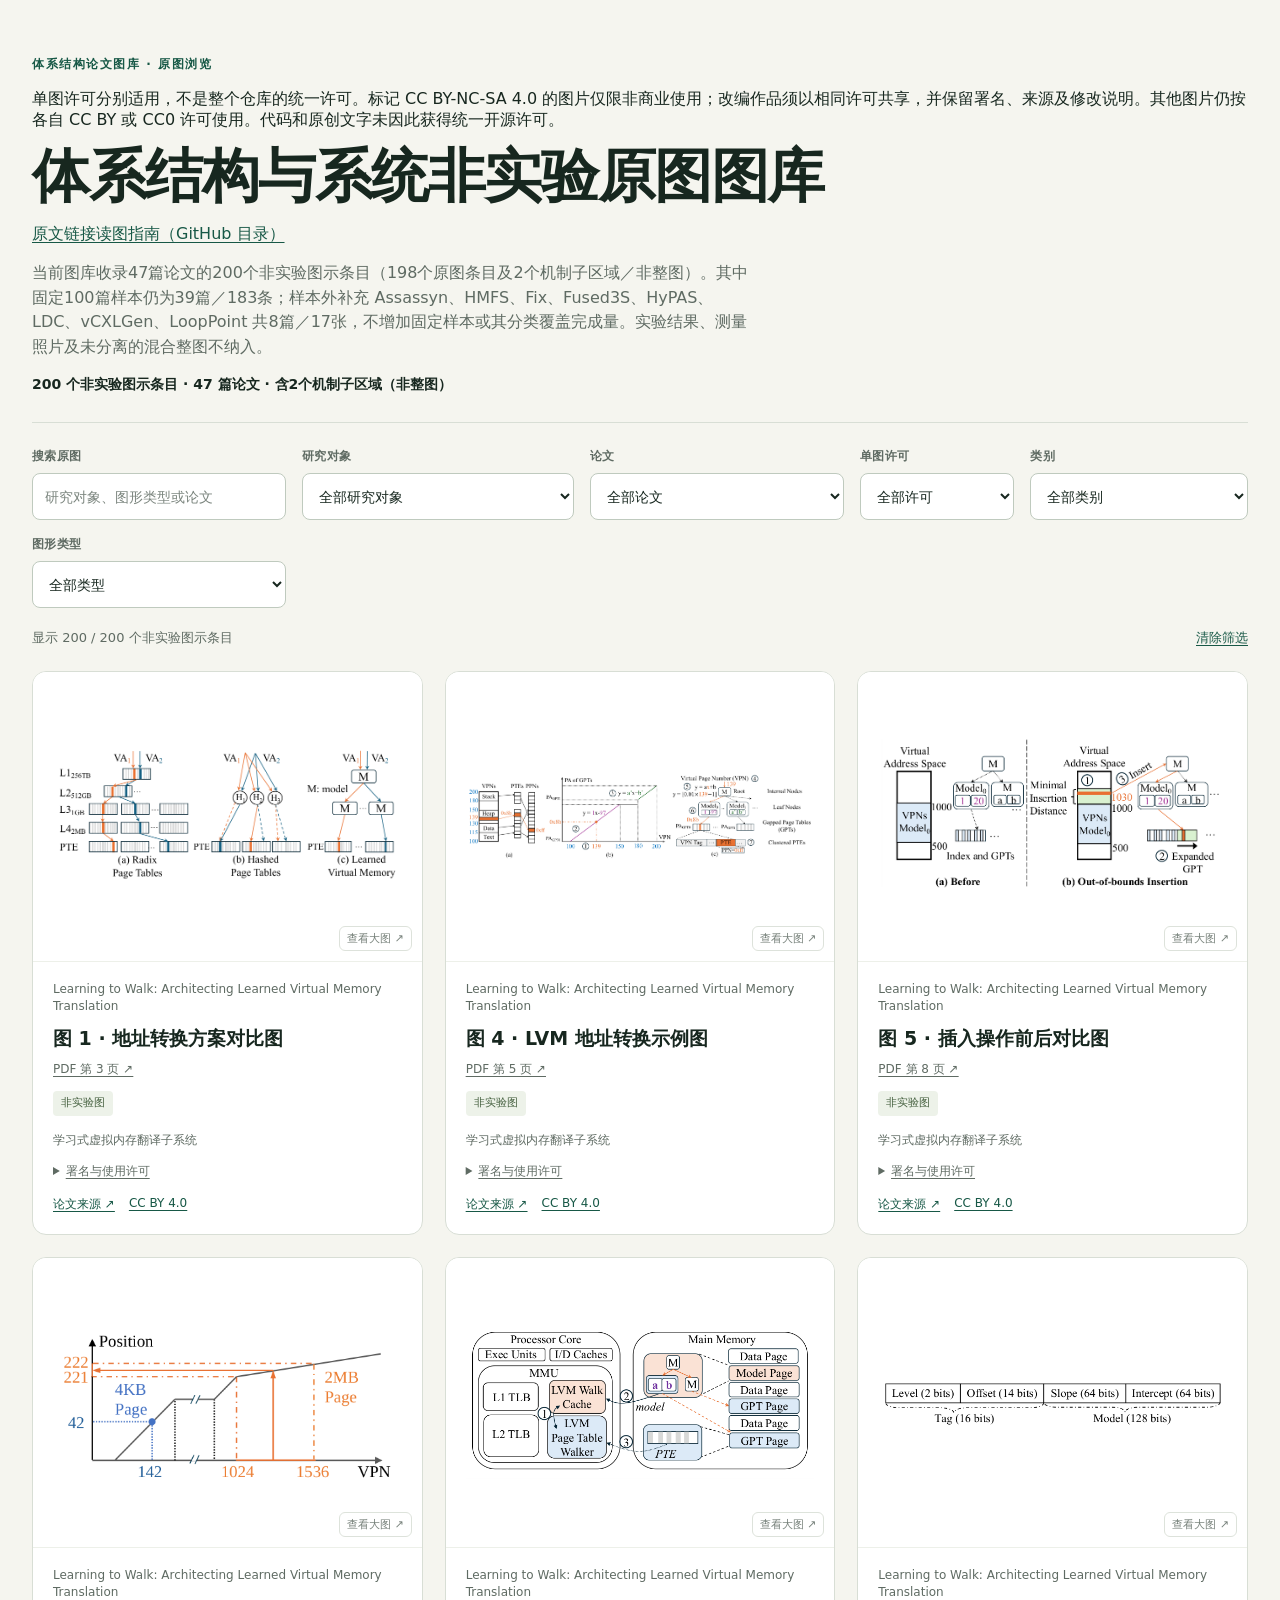
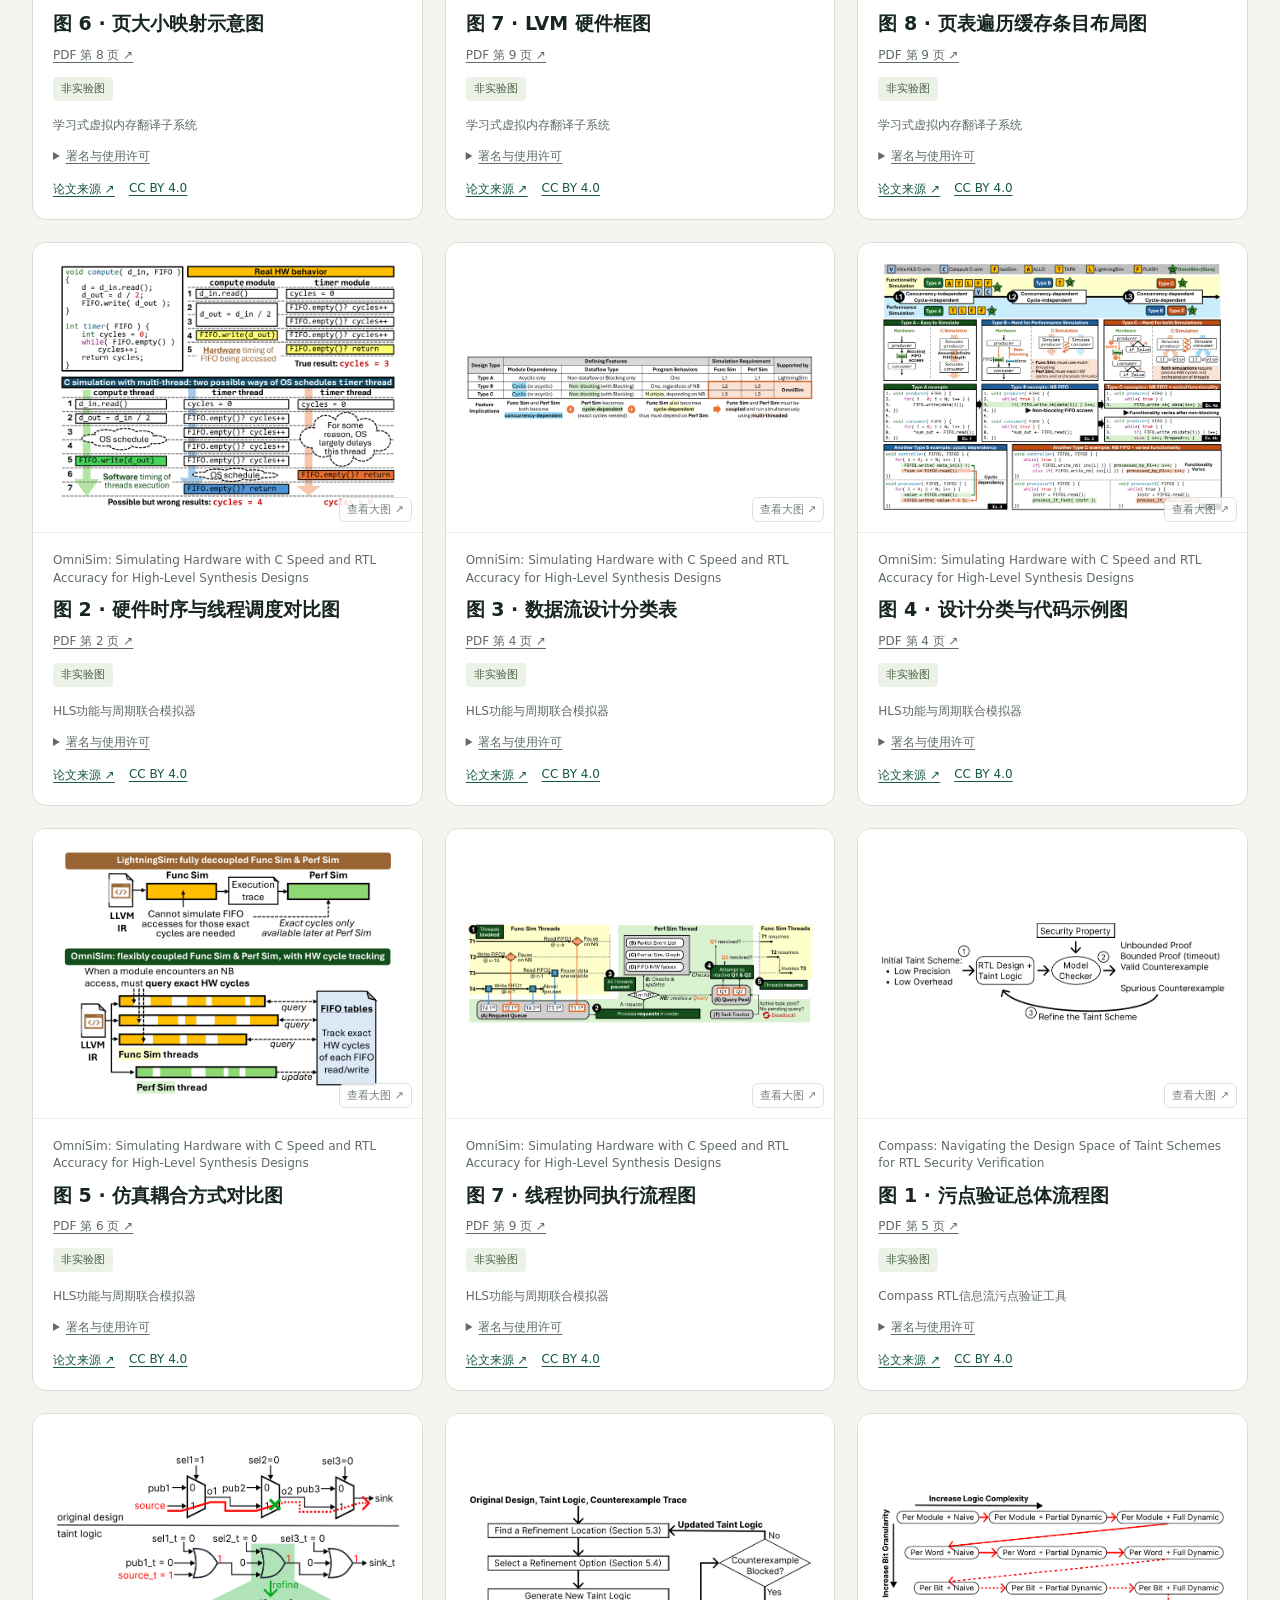
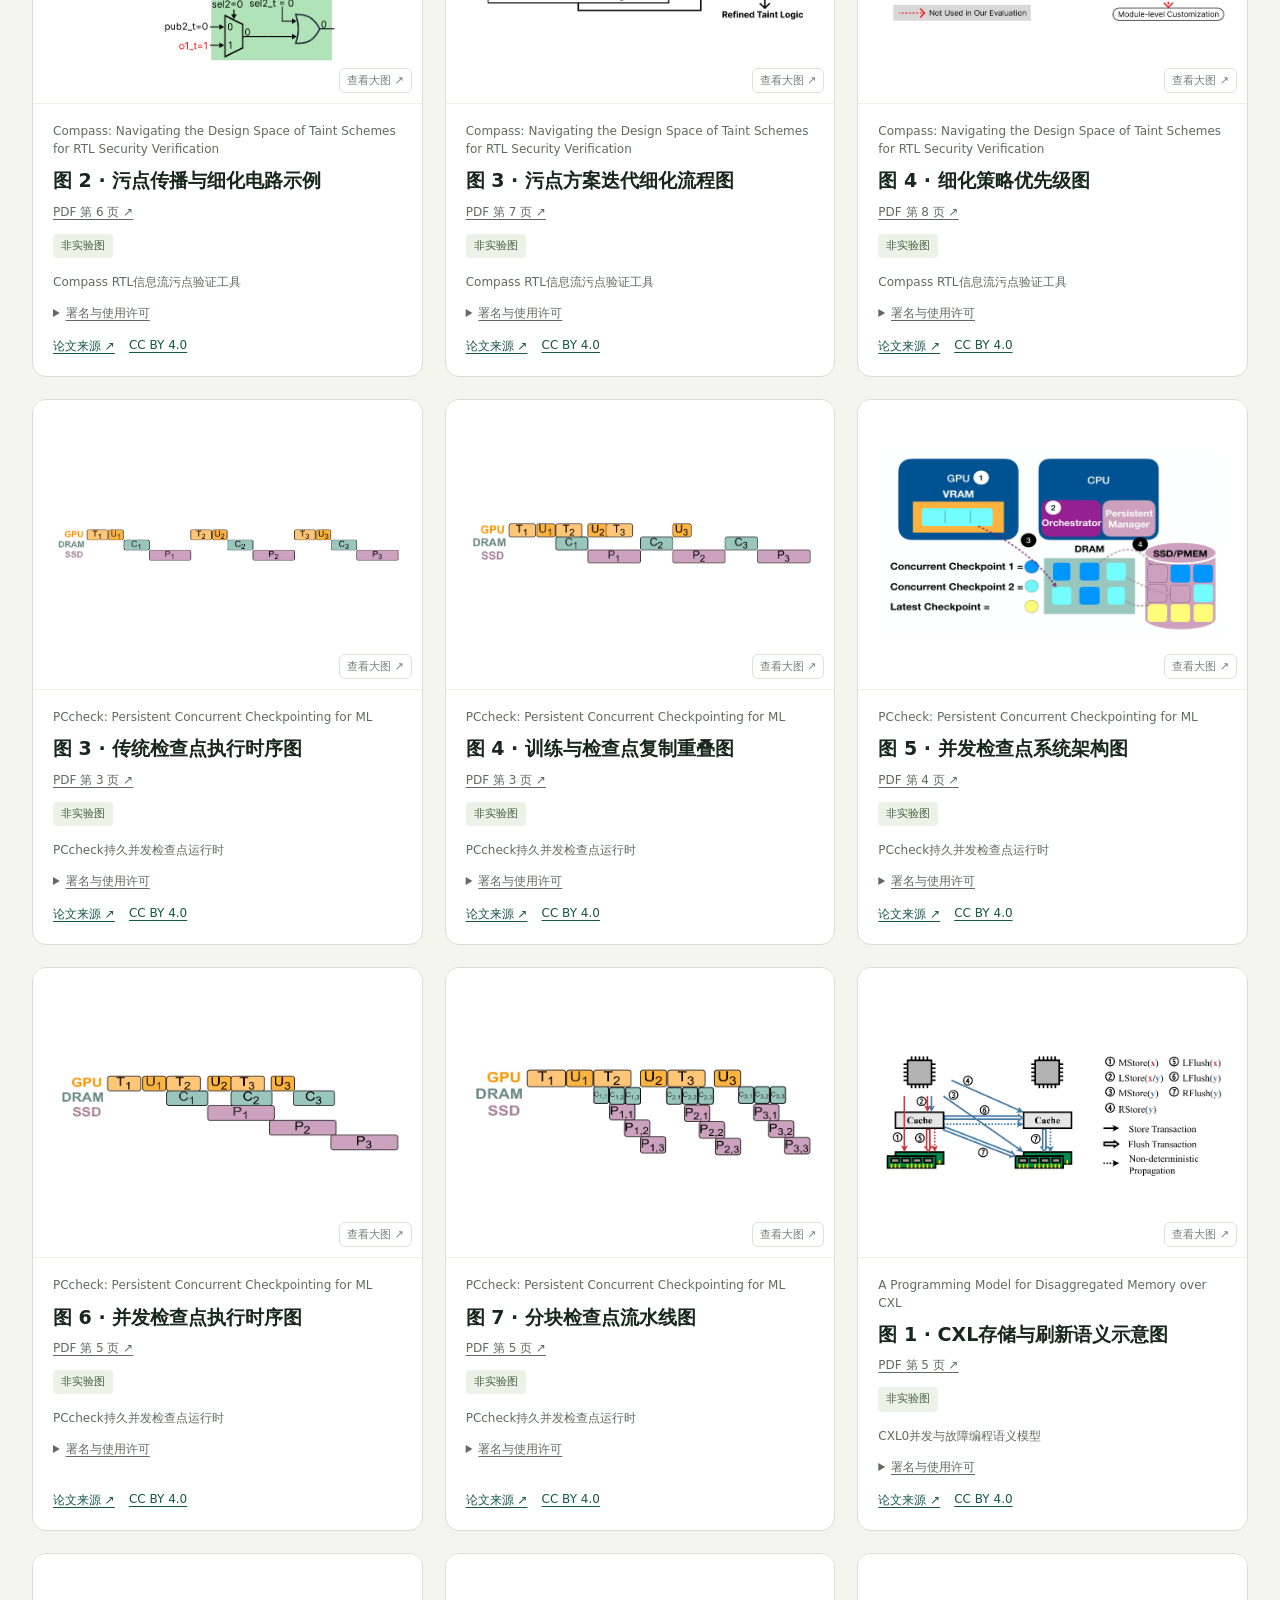
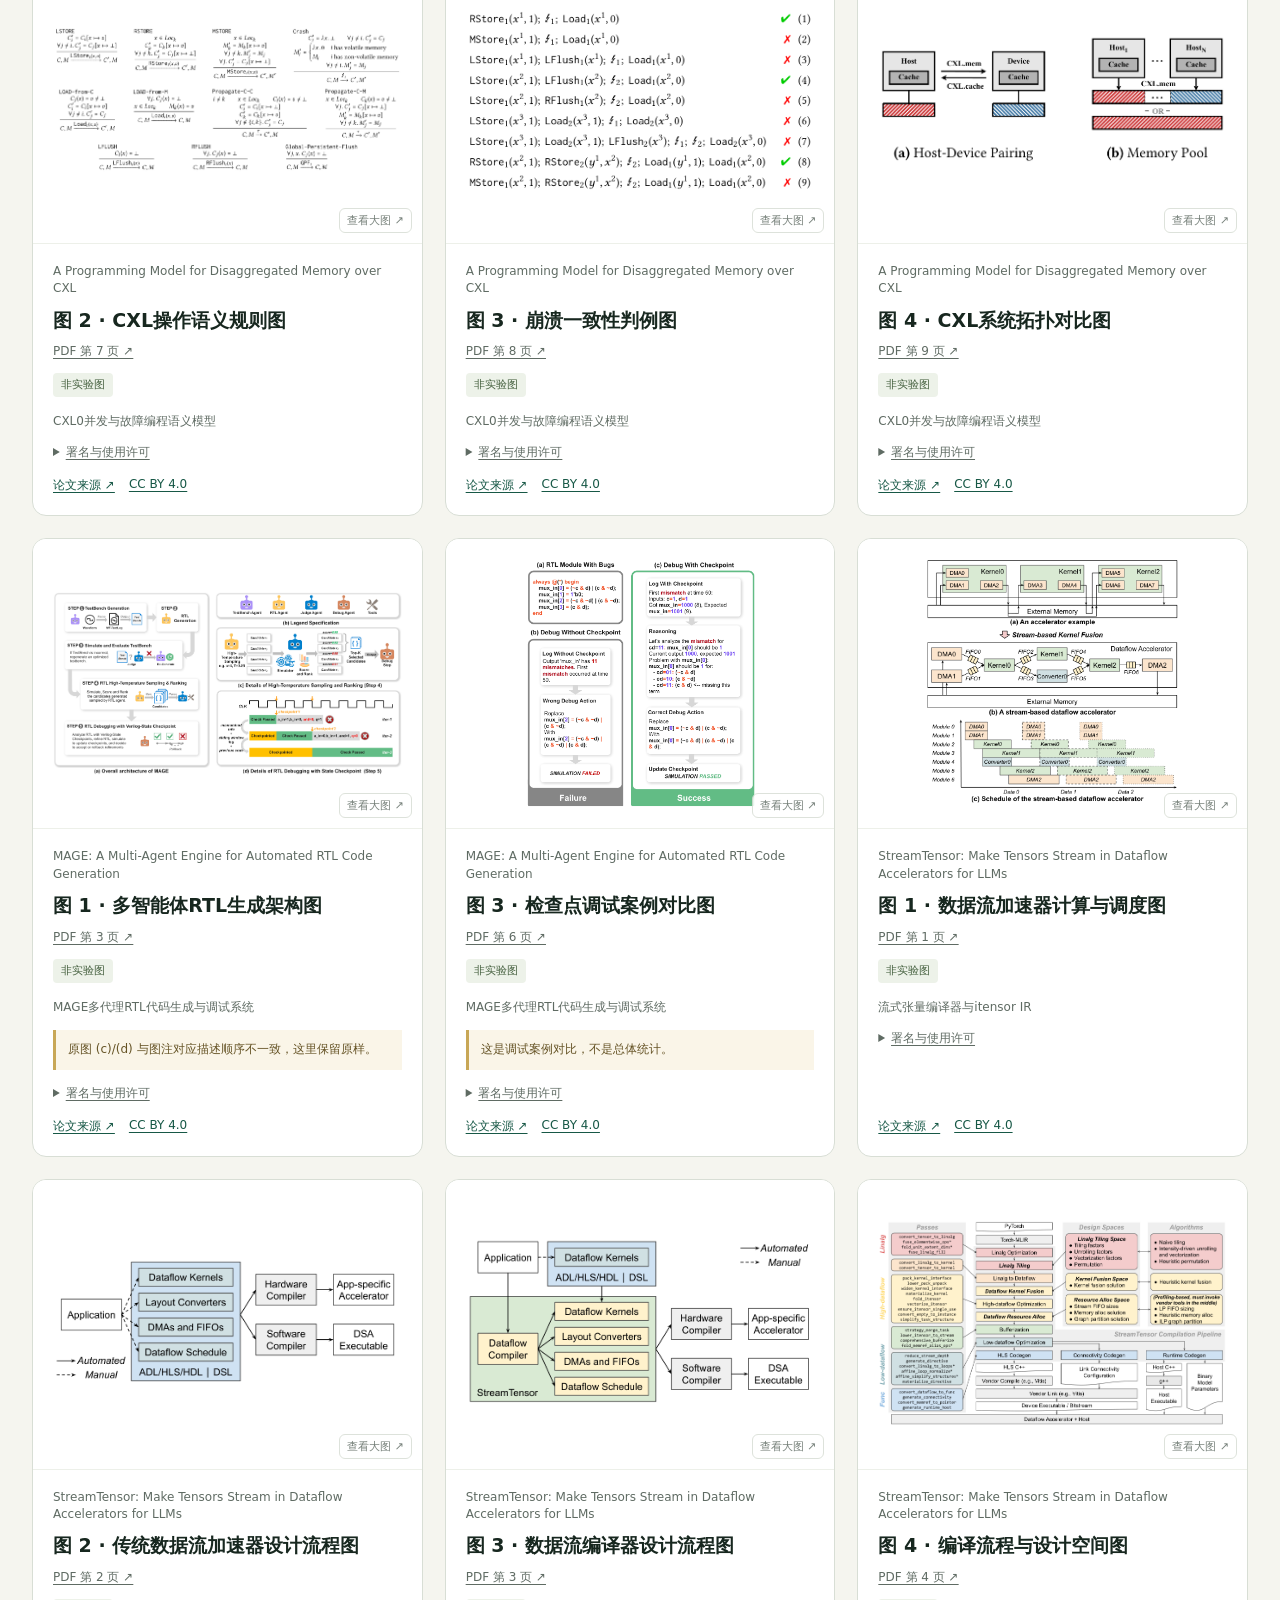
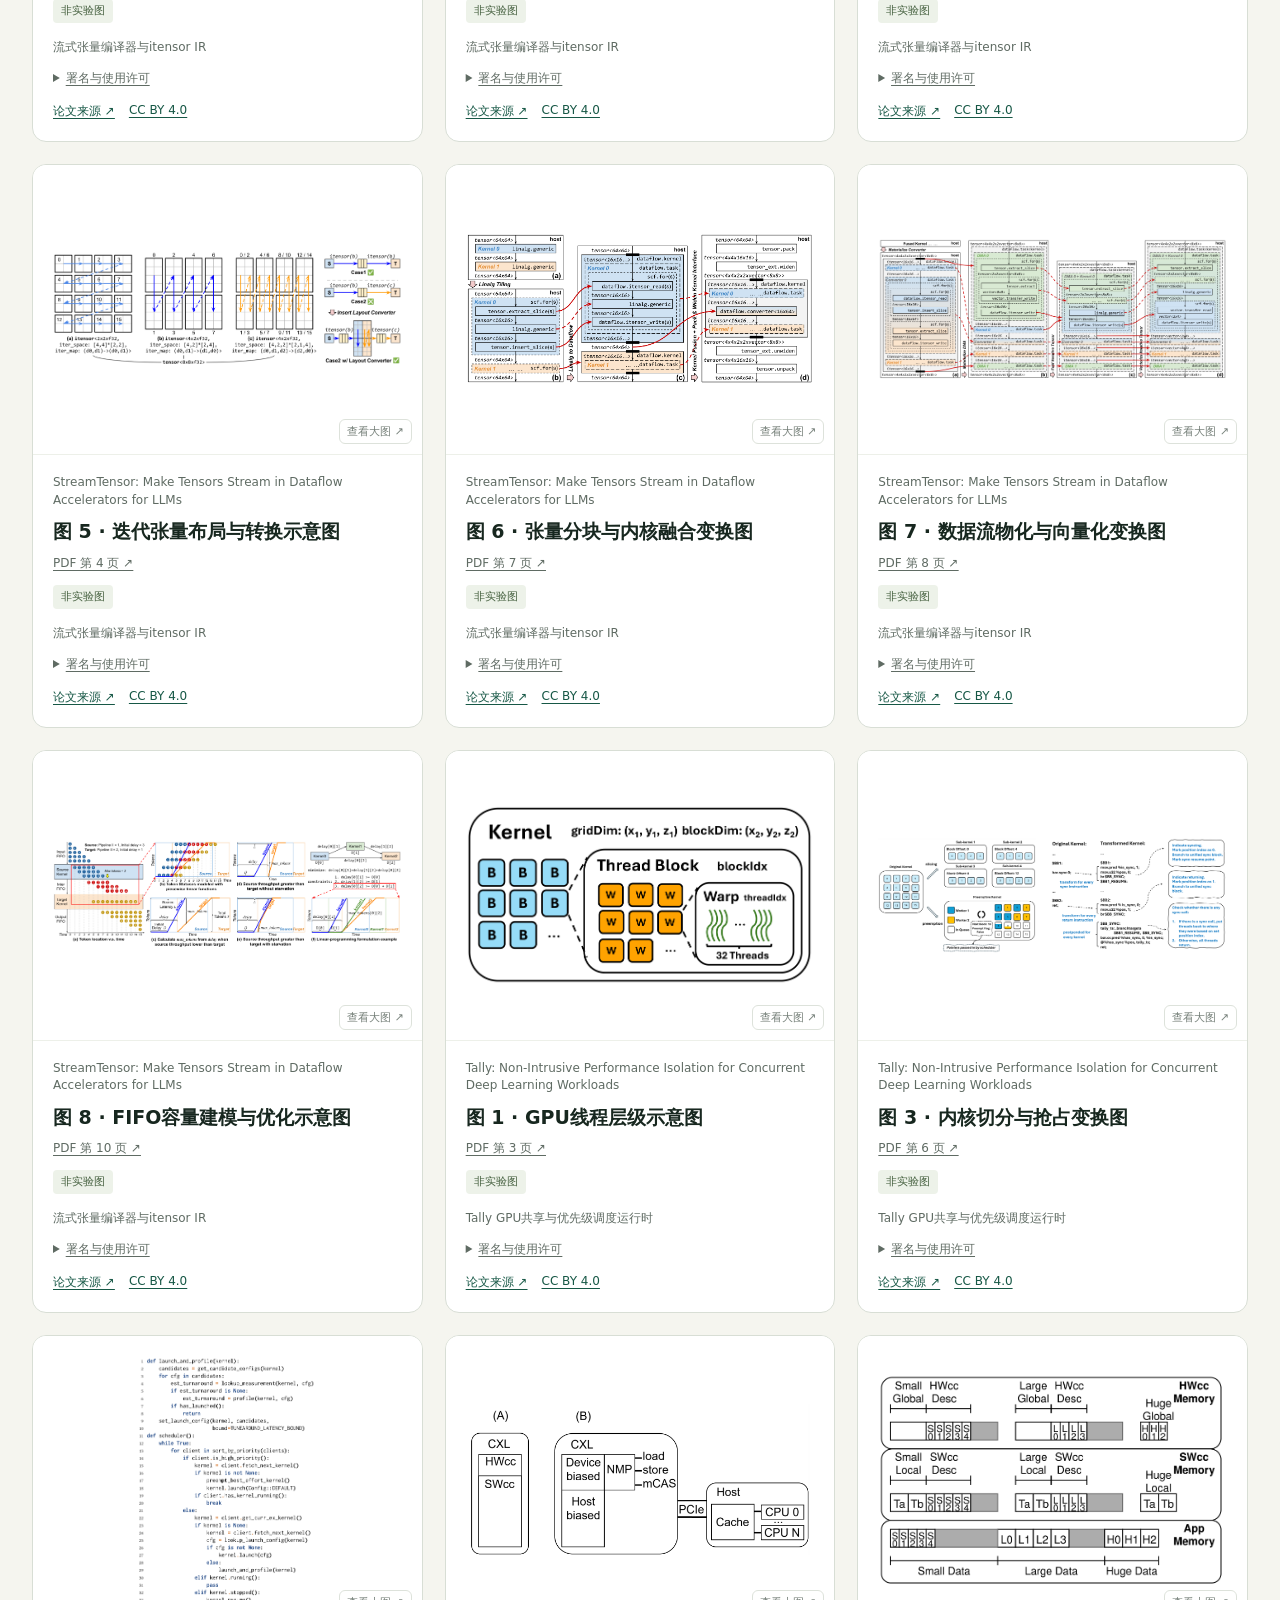
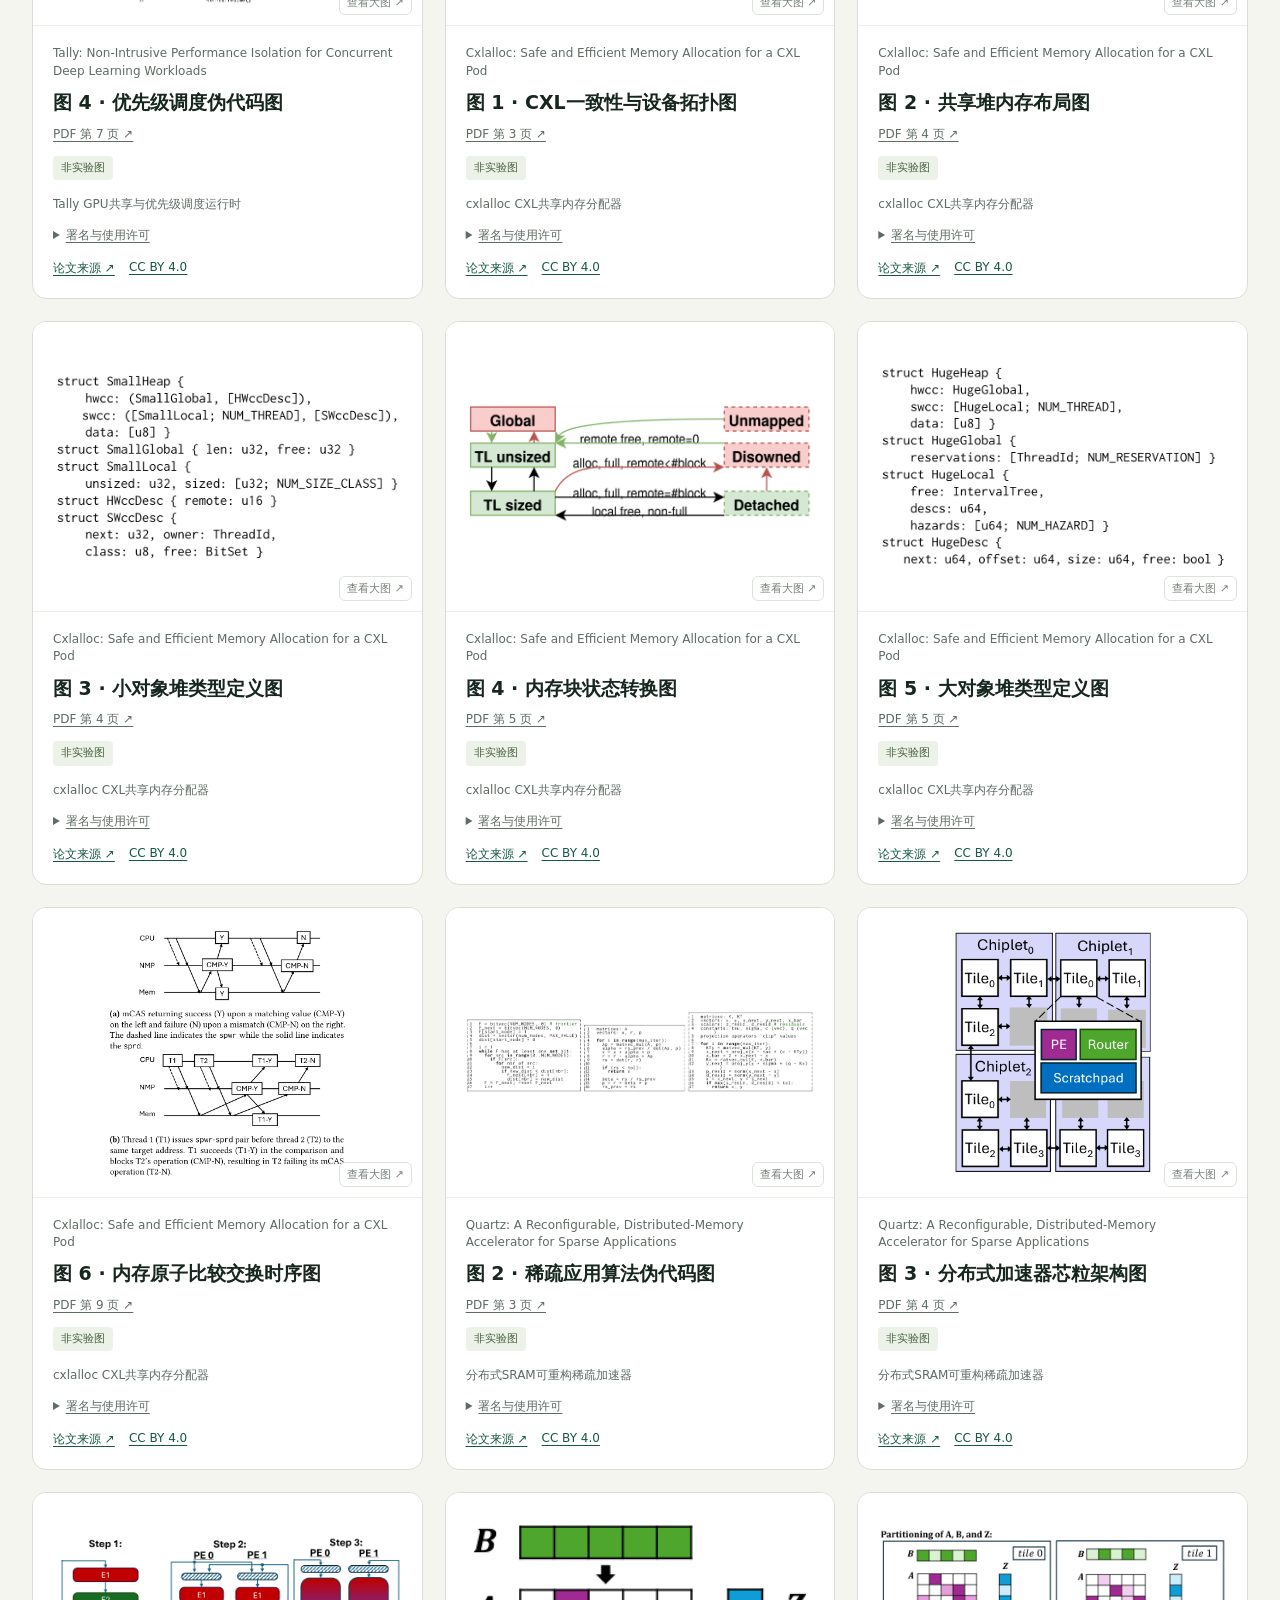
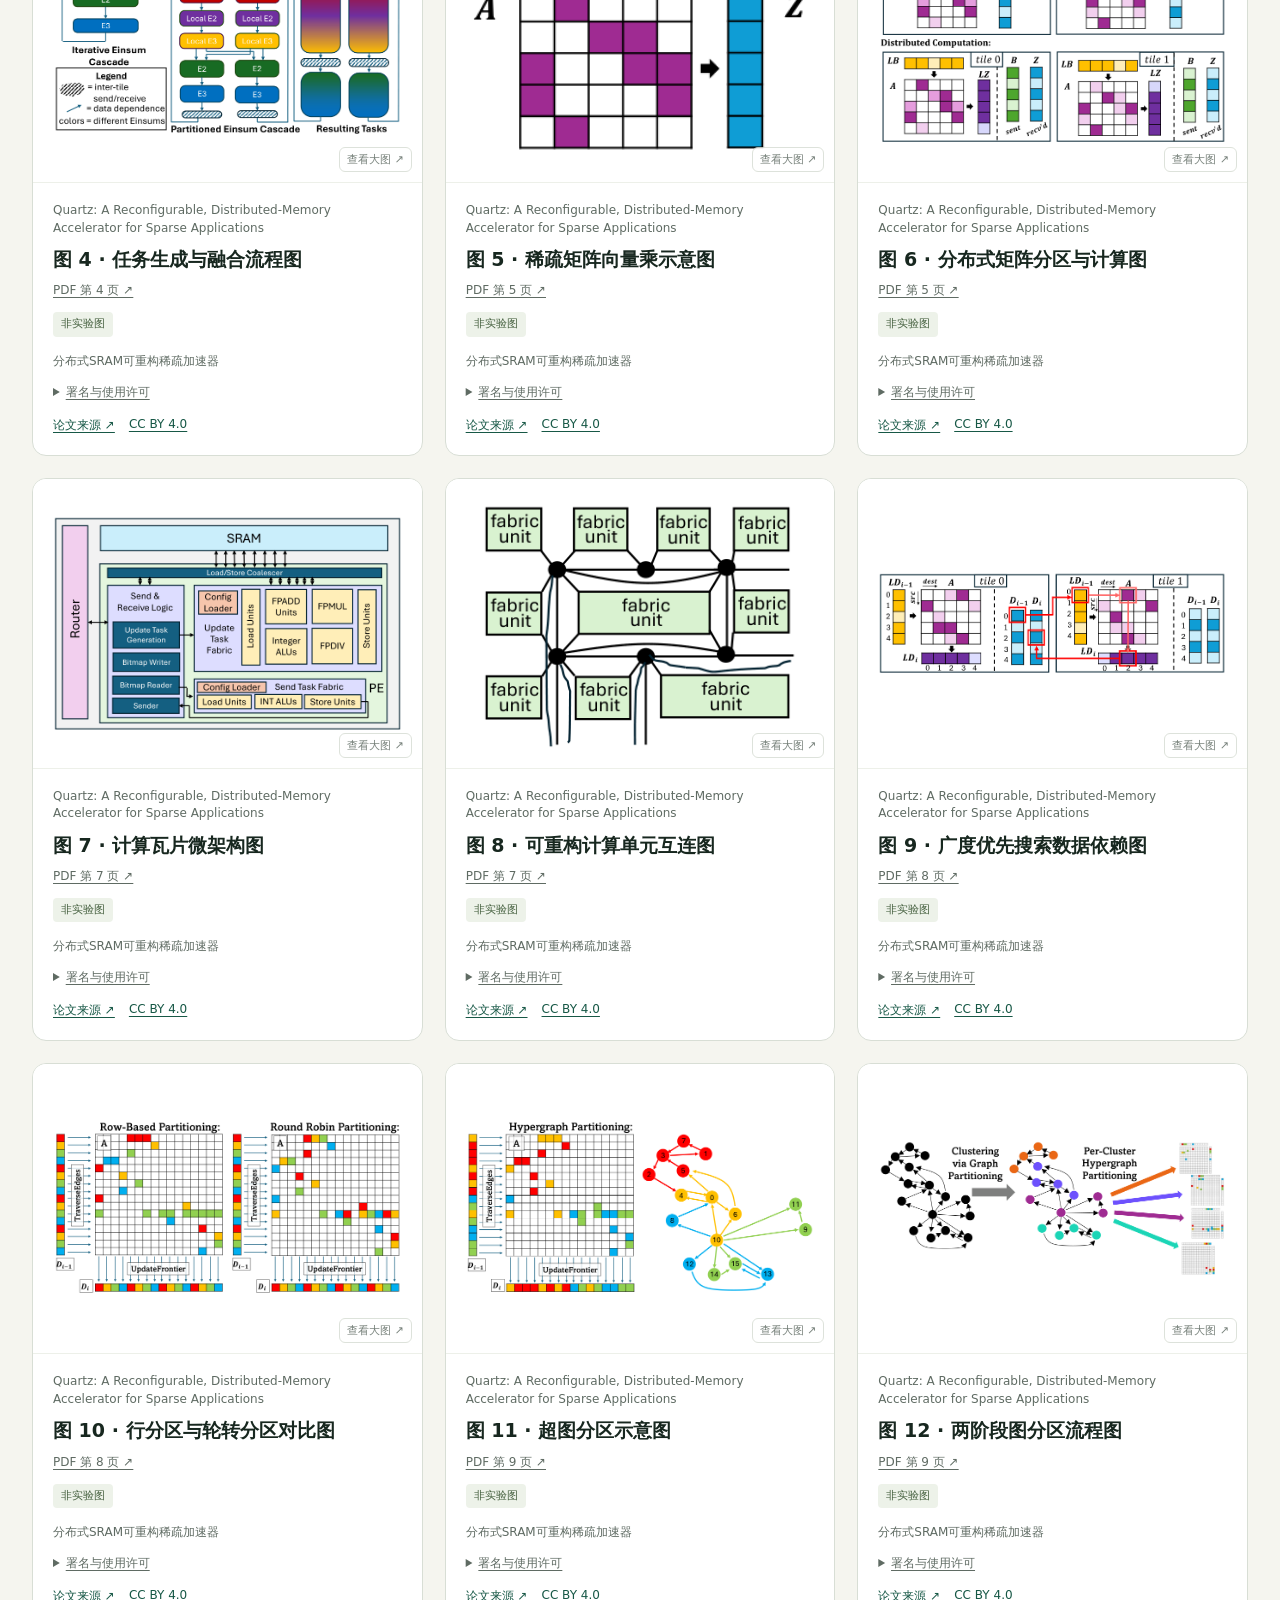
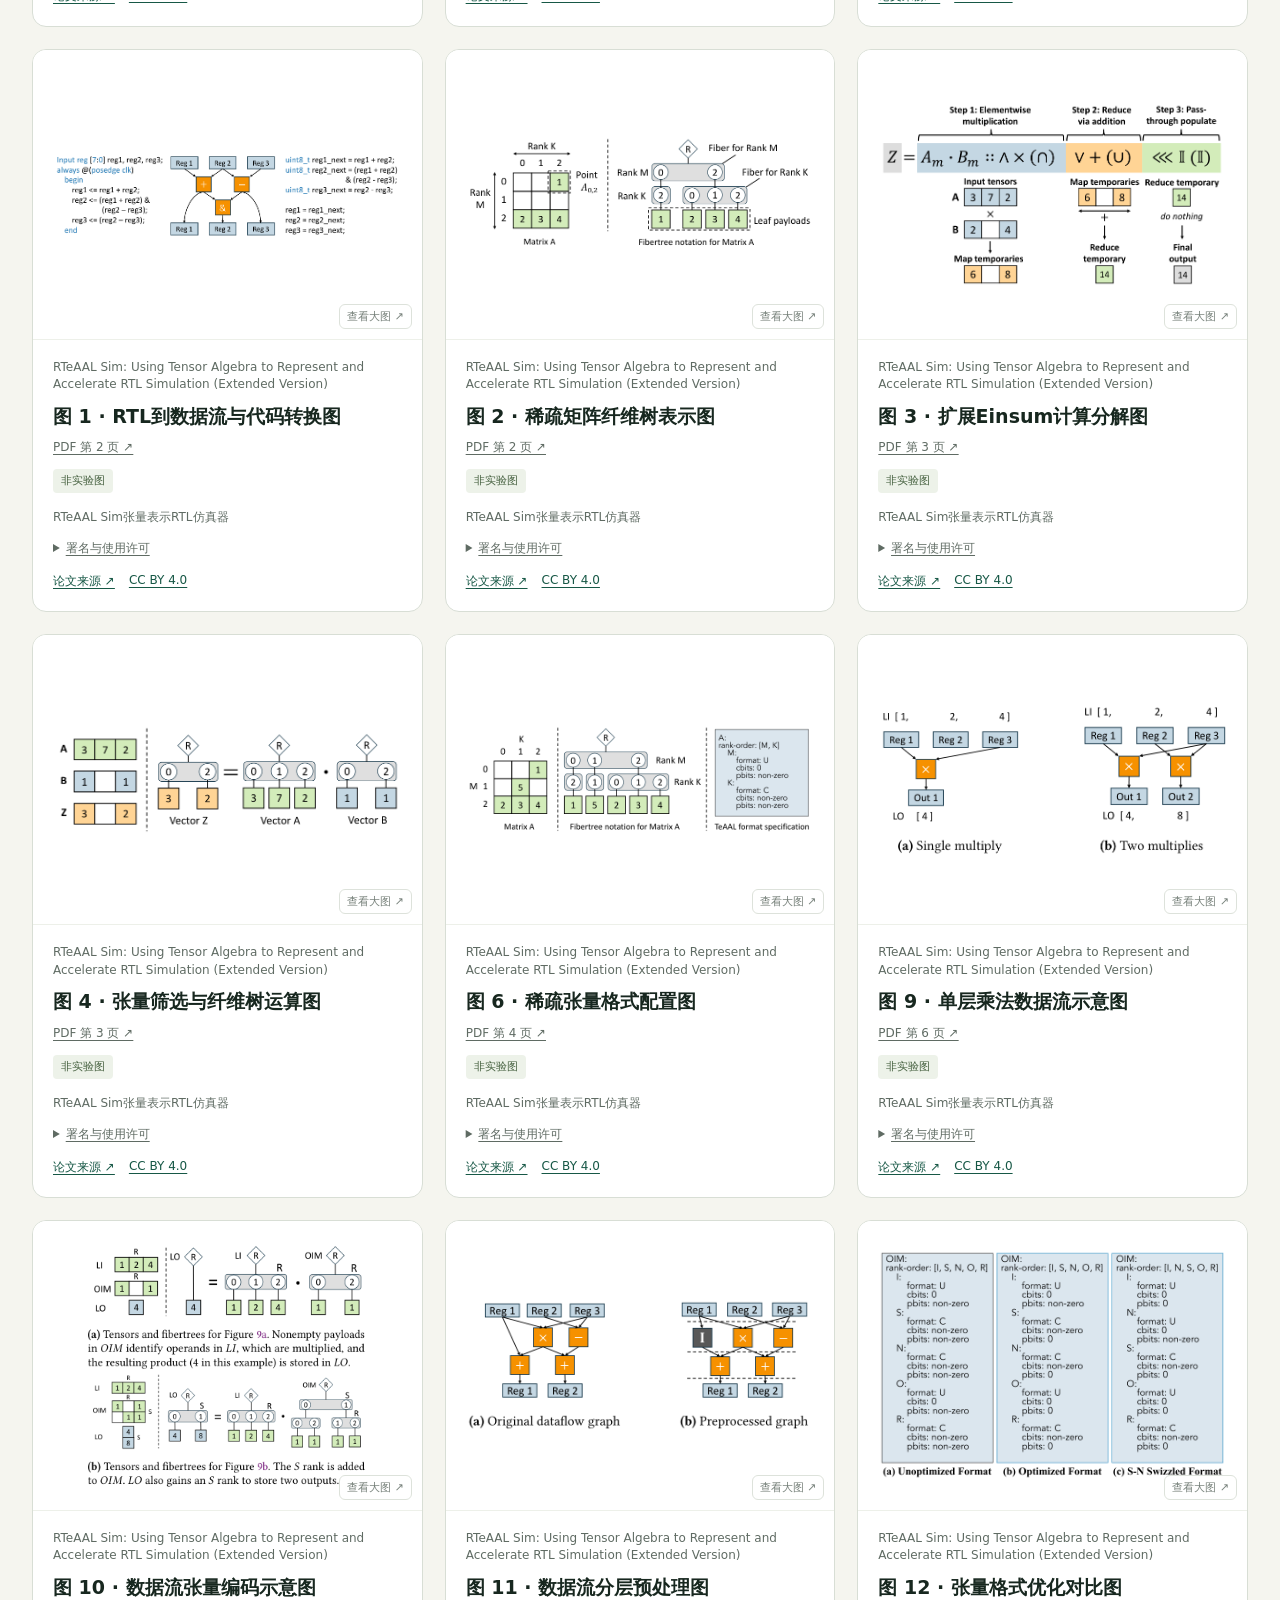
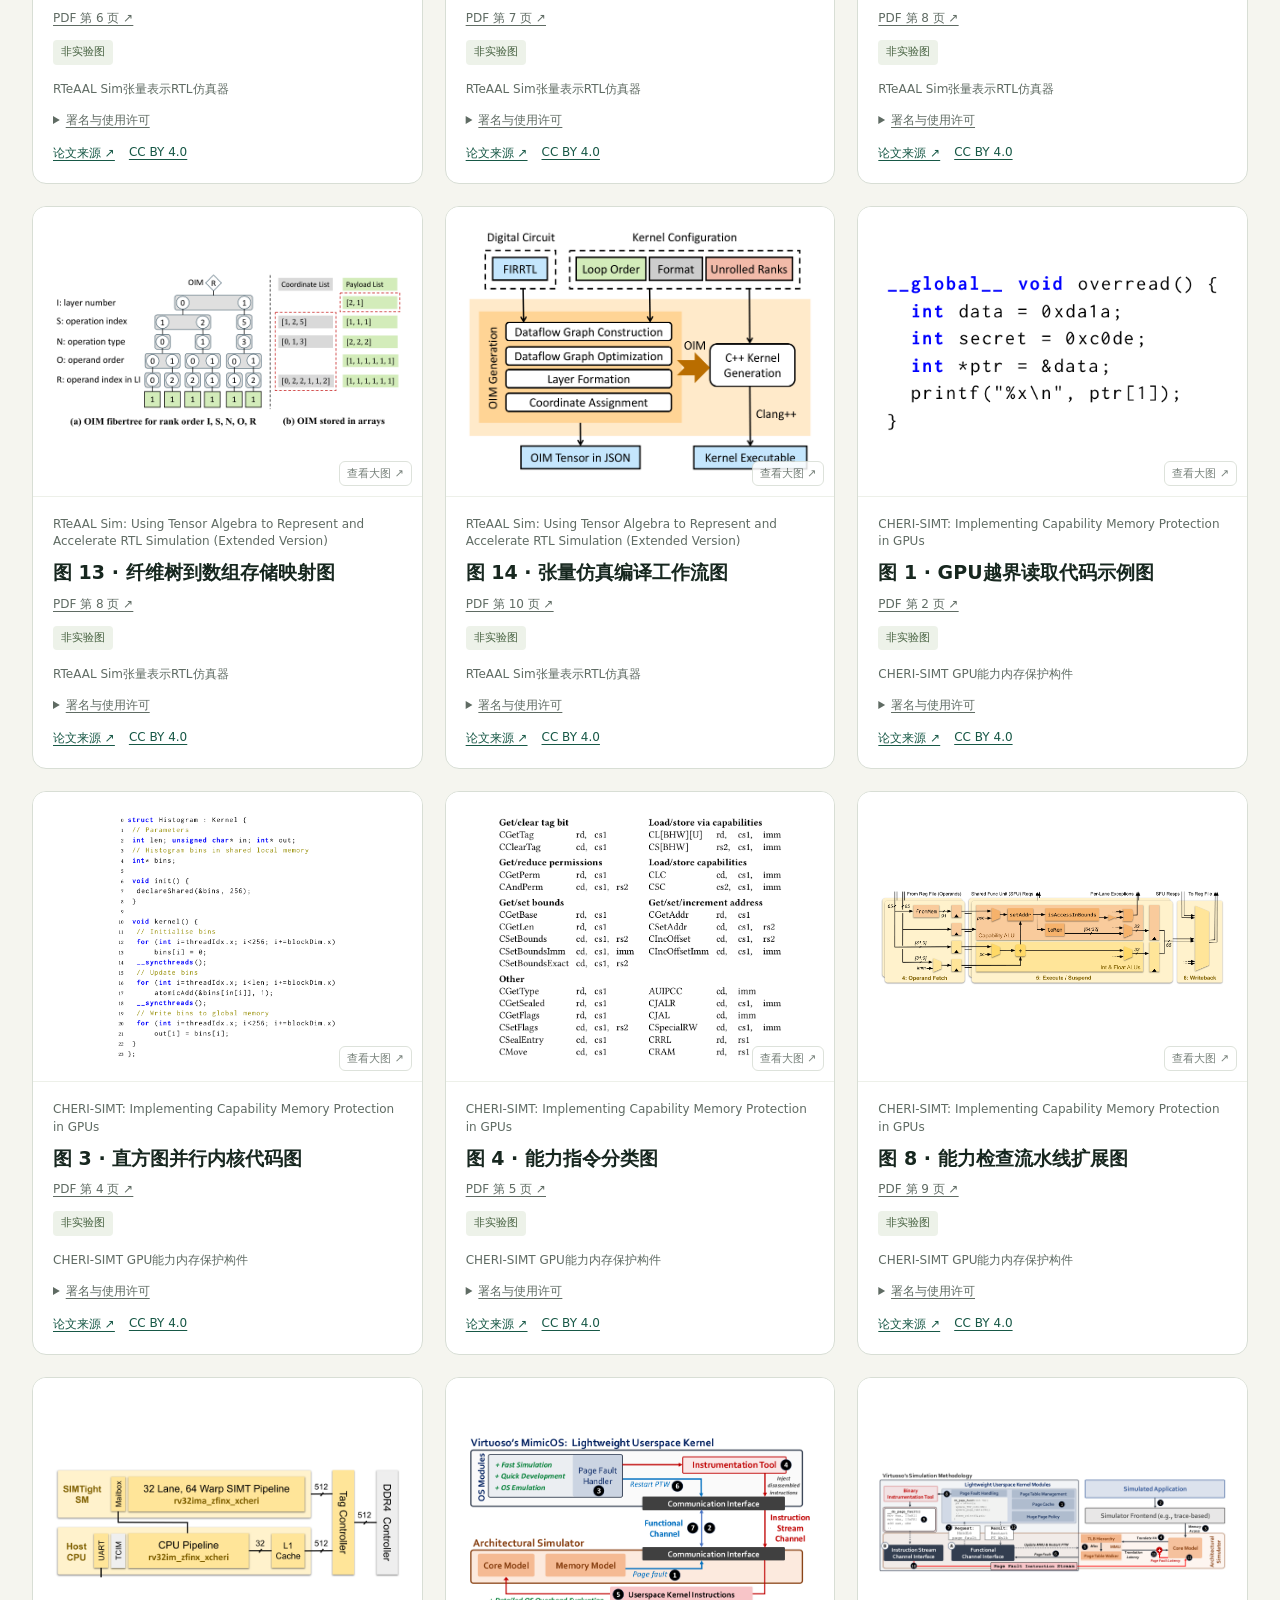
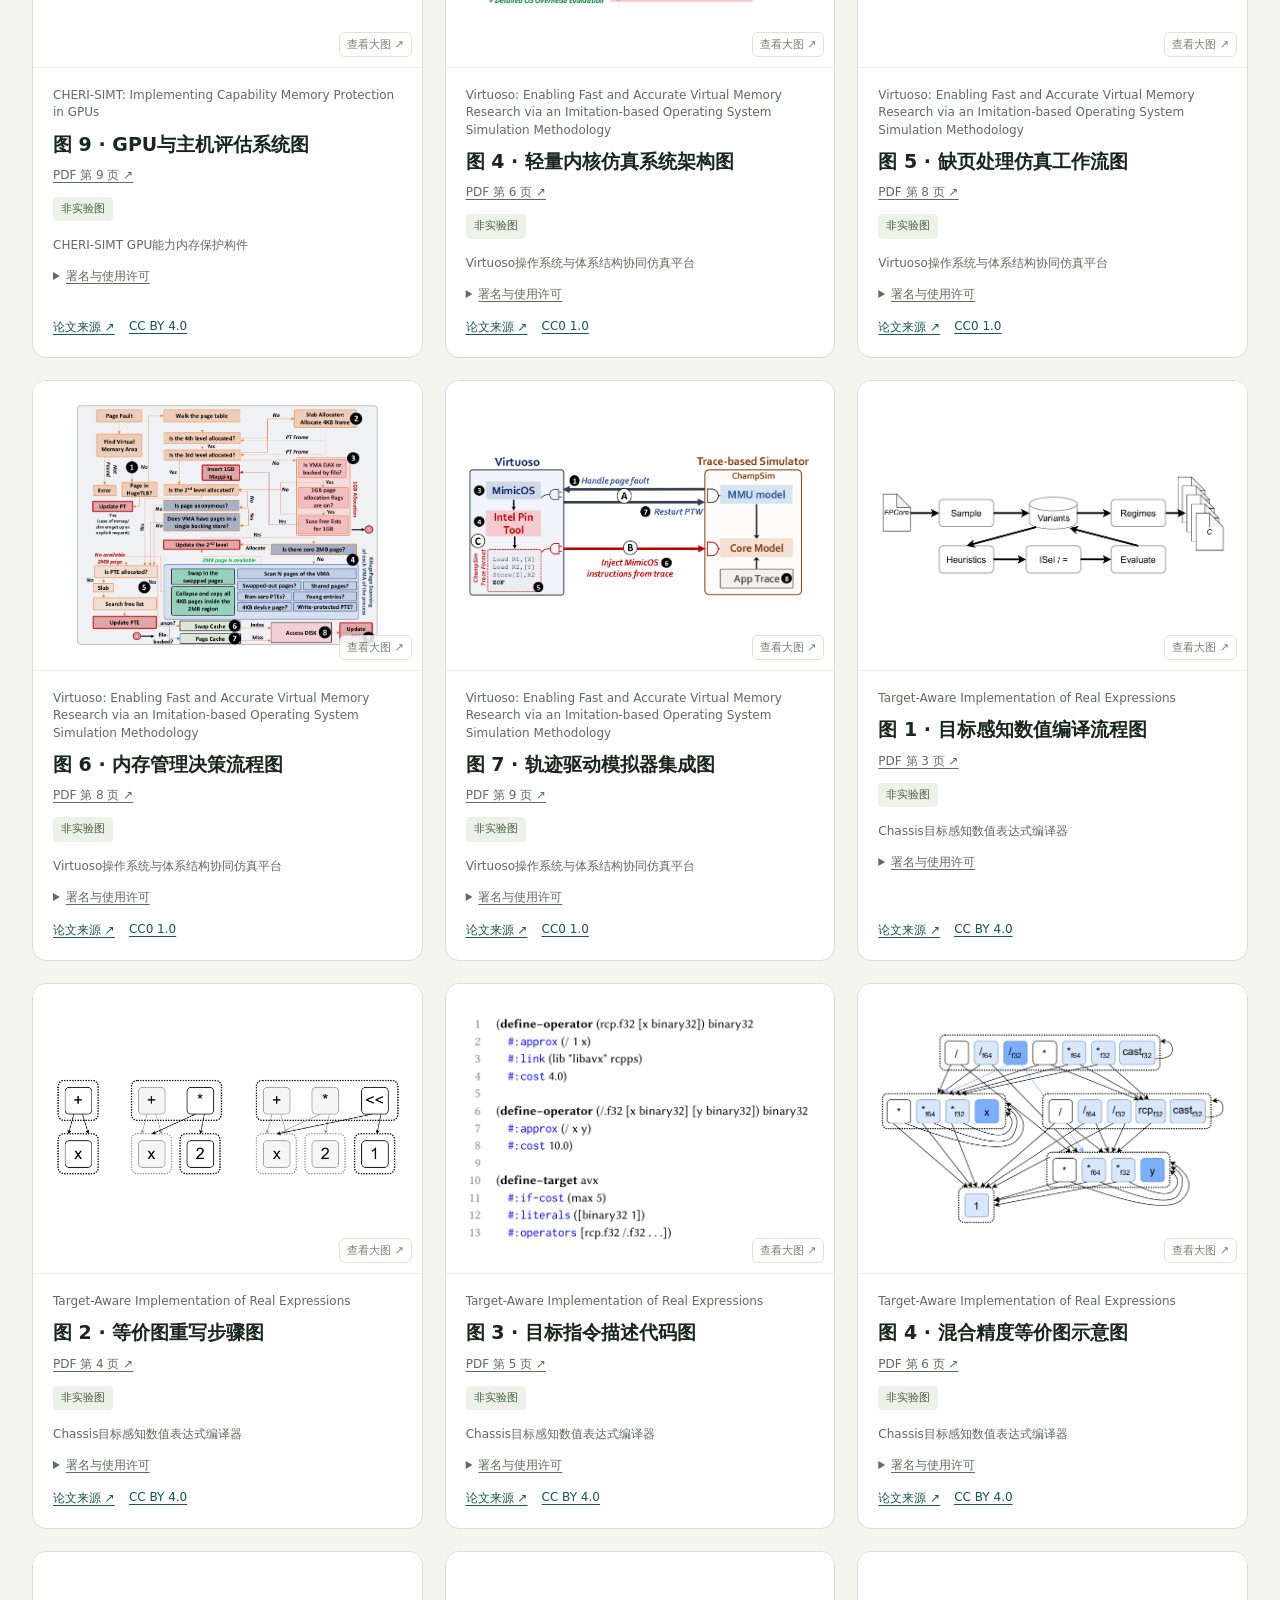
==== commit cfb817f9: "Add licensed LoopPoint TACO workflow and ROI measurement figures" ====
--- a/gallery/index.html
+++ b/gallery/index.html
@@ -15,8 +15,8 @@
     <p class="license-warning">单图许可分别适用，不是整个仓库的统一许可。标记 CC BY-NC-SA 4.0 的图片仅限非商业使用；改编作品须以相同许可共享，并保留署名、来源及修改说明。其他图片仍按各自 CC BY 或 CC0 许可使用。代码和原创文字未因此获得统一开源许可。</p>
     <h1>体系结构与系统非实验原图图库</h1>
     <p><a href="https://github.com/zaidengyifenzhong/arch-diagram-lab/blob/main/catalog/README.md#source-linked-reading-guides">原文链接读图指南（GitHub 目录）</a></p>
-    <p class="coverage">当前图库收录46篇论文的198个非实验图示条目（196个原图条目及2个机制子区域／非整图）。其中固定100篇样本仍为39篇／183条；样本外补充 Assassyn、HMFS、Fix、Fused3S、HyPAS、LDC、vCXLGen 共7篇／15张，不增加固定样本或其分类覆盖完成量。实验结果、测量照片及未分离的混合整图不纳入。</p>
-    <p class="summary" id="summary">198 个非实验图示条目 · 46 篇论文 · 含2个机制子区域（非整图）</p>
+    <p class="coverage">当前图库收录47篇论文的200个非实验图示条目（198个原图条目及2个机制子区域／非整图）。其中固定100篇样本仍为39篇／183条；样本外补充 Assassyn、HMFS、Fix、Fused3S、HyPAS、LDC、vCXLGen、LoopPoint 共8篇／17张，不增加固定样本或其分类覆盖完成量。实验结果、测量照片及未分离的混合整图不纳入。</p>
+    <p class="summary" id="summary">200 个非实验图示条目 · 47 篇论文 · 含2个机制子区域（非整图）</p>
   </header>
   <main>
     <section class="controls" aria-label="浏览原图">
@@ -34,7 +34,7 @@
     <section id="reading-path" aria-label="所选论文的阅读建议" hidden></section>
     <section id="gallery" class="gallery" aria-label="论文原图" tabindex="-1"></section>
     <div class="empty" id="empty" hidden><h2>没有匹配的原图</h2><p>试试其他关键词，或清除筛选。</p></div>
-    <noscript><p>以下196个非实验图示条目包含2个明确机制子区域／非整图；启用JavaScript可筛选。</p><div class="no-script-list"><article><h2>LVM · MICRO 2025 · 图 1</h2><p>地址转换方案对比图</p><img src="assets/micro-2025-lvm-F1-9dbb3edb5652a530.png" alt="图 1：地址转换方案对比图。原论文 Learning to Walk: Architecting Learned Virtual Memory Translation，PDF 第 3 页。"><p></p><p>Kaiyang Zhao, Yuang Chen, Xenia Xu, Dan Schatzberg, Nastaran Hajinaza, Rupin Vakharwala, Andy Anderson, and Dimitrios Skarlatos. Learning to Walk: Architecting Learned Virtual Memory Translation. MICRO 2025. DOI: https://doi.org/10.1145/3725843.3756093. Copyright 2025 the owner/authors. Source: https://www.pdl.cmu.edu/PDL-FTP/BigLearning/kzhao-MICRO25.pdf. CC BY 4.0: https://creativecommons.org/licenses/by/4.0/. Figures cropped from the exact historical PDF and rasterized at 240 dpi; captions excluded and diagram content unchanged. No endorsement implied. Cropped from the paper and rasterized at 240 dpi; captions excluded and diagram content unchanged.</p><p></p><p><a href="https://www.pdl.cmu.edu/PDL-FTP/BigLearning/kzhao-MICRO25.pdf#page=3">原文物理页 3</a> · <a href="https://creativecommons.org/licenses/by/4.0/">CC BY 4.0</a></p></article><article><h2>LVM · MICRO 2025 · 图 4</h2><p>LVM 地址转换示例图</p><img src="assets/micro-2025-lvm-F4-119ad67382ce1697.png" alt="图 4：LVM 地址转换示例图。原论文 Learning to Walk: Architecting Learned Virtual Memory Translation，PDF 第 5 页。"><p></p><p>Kaiyang Zhao, Yuang Chen, Xenia Xu, Dan Schatzberg, Nastaran Hajinaza, Rupin Vakharwala, Andy Anderson, and Dimitrios Skarlatos. Learning to Walk: Architecting Learned Virtual Memory Translation. MICRO 2025. DOI: https://doi.org/10.1145/3725843.3756093. Copyright 2025 the owner/authors. Source: https://www.pdl.cmu.edu/PDL-FTP/BigLearning/kzhao-MICRO25.pdf. CC BY 4.0: https://creativecommons.org/licenses/by/4.0/. Figures cropped from the exact historical PDF and rasterized at 240 dpi; captions excluded and diagram content unchanged. No endorsement implied. Cropped from the paper and rasterized at 240 dpi; captions excluded and diagram content unchanged.</p><p></p><p><a href="https://www.pdl.cmu.edu/PDL-FTP/BigLearning/kzhao-MICRO25.pdf#page=5">原文物理页 5</a> · <a href="https://creativecommons.org/licenses/by/4.0/">CC BY 4.0</a></p></article><article><h2>LVM · MICRO 2025 · 图 5</h2><p>插入操作前后对比图</p><img src="assets/micro-2025-lvm-F5-0bdcf9b856116199.png" alt="图 5：插入操作前后对比图。原论文 Learning to Walk: Architecting Learned Virtual Memory Translation，PDF 第 8 页。"><p></p><p>Kaiyang Zhao, Yuang Chen, Xenia Xu, Dan Schatzberg, Nastaran Hajinaza, Rupin Vakharwala, Andy Anderson, and Dimitrios Skarlatos. Learning to Walk: Architecting Learned Virtual Memory Translation. MICRO 2025. DOI: https://doi.org/10.1145/3725843.3756093. Copyright 2025 the owner/authors. Source: https://www.pdl.cmu.edu/PDL-FTP/BigLearning/kzhao-MICRO25.pdf. CC BY 4.0: https://creativecommons.org/licenses/by/4.0/. Figures cropped from the exact historical PDF and rasterized at 240 dpi; captions excluded and diagram content unchanged. No endorsement implied. Cropped from the paper and rasterized at 240 dpi; captions excluded and diagram content unchanged.</p><p></p><p><a href="https://www.pdl.cmu.edu/PDL-FTP/BigLearning/kzhao-MICRO25.pdf#page=8">原文物理页 8</a> · <a href="https://creativecommons.org/licenses/by/4.0/">CC BY 4.0</a></p></article><article><h2>LVM · MICRO 2025 · 图 6</h2><p>页大小映射示意图</p><img src="assets/micro-2025-lvm-F6-8c029fa66f3a2694.png" alt="图 6：页大小映射示意图。原论文 Learning to Walk: Architecting Learned Virtual Memory Translation，PDF 第 8 页。"><p></p><p>Kaiyang Zhao, Yuang Chen, Xenia Xu, Dan Schatzberg, Nastaran Hajinaza, Rupin Vakharwala, Andy Anderson, and Dimitrios Skarlatos. Learning to Walk: Architecting Learned Virtual Memory Translation. MICRO 2025. DOI: https://doi.org/10.1145/3725843.3756093. Copyright 2025 the owner/authors. Source: https://www.pdl.cmu.edu/PDL-FTP/BigLearning/kzhao-MICRO25.pdf. CC BY 4.0: https://creativecommons.org/licenses/by/4.0/. Figures cropped from the exact historical PDF and rasterized at 240 dpi; captions excluded and diagram content unchanged. No endorsement implied. Cropped from the paper and rasterized at 240 dpi; captions excluded and diagram content unchanged.</p><p></p><p><a href="https://www.pdl.cmu.edu/PDL-FTP/BigLearning/kzhao-MICRO25.pdf#page=8">原文物理页 8</a> · <a href="https://creativecommons.org/licenses/by/4.0/">CC BY 4.0</a></p></article><article><h2>LVM · MICRO 2025 · 图 7</h2><p>LVM 硬件框图</p><img src="assets/micro-2025-lvm-F7-07ace1bb2e10e1a8.png" alt="图 7：LVM 硬件框图。原论文 Learning to Walk: Architecting Learned Virtual Memory Translation，PDF 第 9 页。"><p></p><p>Kaiyang Zhao, Yuang Chen, Xenia Xu, Dan Schatzberg, Nastaran Hajinaza, Rupin Vakharwala, Andy Anderson, and Dimitrios Skarlatos. Learning to Walk: Architecting Learned Virtual Memory Translation. MICRO 2025. DOI: https://doi.org/10.1145/3725843.3756093. Copyright 2025 the owner/authors. Source: https://www.pdl.cmu.edu/PDL-FTP/BigLearning/kzhao-MICRO25.pdf. CC BY 4.0: https://creativecommons.org/licenses/by/4.0/. Figures cropped from the exact historical PDF and rasterized at 240 dpi; captions excluded and diagram content unchanged. No endorsement implied. Cropped from the paper and rasterized at 240 dpi; captions excluded and diagram content unchanged.</p><p></p><p><a href="https://www.pdl.cmu.edu/PDL-FTP/BigLearning/kzhao-MICRO25.pdf#page=9">原文物理页 9</a> · <a href="https://creativecommons.org/licenses/by/4.0/">CC BY 4.0</a></p></article><article><h2>LVM · MICRO 2025 · 图 8</h2><p>页表遍历缓存条目布局图</p><img src="assets/micro-2025-lvm-F8-78b813d9e61ee061.png" alt="图 8：页表遍历缓存条目布局图。原论文 Learning to Walk: Architecting Learned Virtual Memory Translation，PDF 第 9 页。"><p></p><p>Kaiyang Zhao, Yuang Chen, Xenia Xu, Dan Schatzberg, Nastaran Hajinaza, Rupin Vakharwala, Andy Anderson, and Dimitrios Skarlatos. Learning to Walk: Architecting Learned Virtual Memory Translation. MICRO 2025. DOI: https://doi.org/10.1145/3725843.3756093. Copyright 2025 the owner/authors. Source: https://www.pdl.cmu.edu/PDL-FTP/BigLearning/kzhao-MICRO25.pdf. CC BY 4.0: https://creativecommons.org/licenses/by/4.0/. Figures cropped from the exact historical PDF and rasterized at 240 dpi; captions excluded and diagram content unchanged. No endorsement implied. Cropped from the paper and rasterized at 240 dpi; captions excluded and diagram content unchanged.</p><p></p><p><a href="https://www.pdl.cmu.edu/PDL-FTP/BigLearning/kzhao-MICRO25.pdf#page=9">原文物理页 9</a> · <a href="https://creativecommons.org/licenses/by/4.0/">CC BY 4.0</a></p></article><article><h2>OmniSim · MICRO 2025 · 图 2</h2><p>硬件时序与线程调度对比图</p><img src="assets/micro-2025-omnisim-F2-c44d751e21643ef7.png" alt="图 2：硬件时序与线程调度对比图。原论文 OmniSim: Simulating Hardware with C Speed and RTL Accuracy for High-Level Synthesis Designs，PDF 第 2 页。"><p></p><p>Rishov Sarkar, Cong Hao. OmniSim: Simulating Hardware with C Speed and RTL Accuracy for High-Level Synthesis Designs. MICRO 2025. DOI: https://doi.org/10.1145/3725843.3756033. Version: arXiv:2508.19299v1, 25 Aug 2025; MICRO 2025 conference-layout author manuscript. Copyright 2025 the owner/authors. Source: https://arxiv.org/pdf/2508.19299v1. CC BY 4.0: https://creativecommons.org/licenses/by/4.0/. Whole figures cropped from this exact PDF and rasterized at 240 dpi; numbered captions excluded, figure content unchanged. No endorsement implied. Whole figure cropped from the specified source PDF and rasterized at 240 dpi; numbered caption excluded, figure content unchanged.</p><p></p><p><a href="https://arxiv.org/pdf/2508.19299v1#page=2">原文物理页 2</a> · <a href="https://creativecommons.org/licenses/by/4.0/">CC BY 4.0</a></p></article><article><h2>OmniSim · MICRO 2025 · 图 3</h2><p>数据流设计分类表</p><img src="assets/micro-2025-omnisim-F3-8bdba71f0ba8e7fe.png" alt="图 3：数据流设计分类表。原论文 OmniSim: Simulating Hardware with C Speed and RTL Accuracy for High-Level Synthesis Designs，PDF 第 4 页。"><p></p><p>Rishov Sarkar, Cong Hao. OmniSim: Simulating Hardware with C Speed and RTL Accuracy for High-Level Synthesis Designs. MICRO 2025. DOI: https://doi.org/10.1145/3725843.3756033. Version: arXiv:2508.19299v1, 25 Aug 2025; MICRO 2025 conference-layout author manuscript. Copyright 2025 the owner/authors. Source: https://arxiv.org/pdf/2508.19299v1. CC BY 4.0: https://creativecommons.org/licenses/by/4.0/. Whole figures cropped from this exact PDF and rasterized at 240 dpi; numbered captions excluded, figure content unchanged. No endorsement implied. Whole figure cropped from the specified source PDF and rasterized at 240 dpi; numbered caption excluded, figure content unchanged.</p><p></p><p><a href="https://arxiv.org/pdf/2508.19299v1#page=4">原文物理页 4</a> · <a href="https://creativecommons.org/licenses/by/4.0/">CC BY 4.0</a></p></article><article><h2>OmniSim · MICRO 2025 · 图 4</h2><p>设计分类与代码示例图</p><img src="assets/micro-2025-omnisim-F4-ca850fcc6b38124c.png" alt="图 4：设计分类与代码示例图。原论文 OmniSim: Simulating Hardware with C Speed and RTL Accuracy for High-Level Synthesis Designs，PDF 第 4 页。"><p></p><p>Rishov Sarkar, Cong Hao. OmniSim: Simulating Hardware with C Speed and RTL Accuracy for High-Level Synthesis Designs. MICRO 2025. DOI: https://doi.org/10.1145/3725843.3756033. Version: arXiv:2508.19299v1, 25 Aug 2025; MICRO 2025 conference-layout author manuscript. Copyright 2025 the owner/authors. Source: https://arxiv.org/pdf/2508.19299v1. CC BY 4.0: https://creativecommons.org/licenses/by/4.0/. Whole figures cropped from this exact PDF and rasterized at 240 dpi; numbered captions excluded, figure content unchanged. No endorsement implied. Whole figure cropped from the specified source PDF and rasterized at 240 dpi; numbered caption excluded, figure content unchanged.</p><p></p><p><a href="https://arxiv.org/pdf/2508.19299v1#page=4">原文物理页 4</a> · <a href="https://creativecommons.org/licenses/by/4.0/">CC BY 4.0</a></p></article><article><h2>OmniSim · MICRO 2025 · 图 5</h2><p>仿真耦合方式对比图</p><img src="assets/micro-2025-omnisim-F5-948d5bba6f046e5a.png" alt="图 5：仿真耦合方式对比图。原论文 OmniSim: Simulating Hardware with C Speed and RTL Accuracy for High-Level Synthesis Designs，PDF 第 6 页。"><p></p><p>Rishov Sarkar, Cong Hao. OmniSim: Simulating Hardware with C Speed and RTL Accuracy for High-Level Synthesis Designs. MICRO 2025. DOI: https://doi.org/10.1145/3725843.3756033. Version: arXiv:2508.19299v1, 25 Aug 2025; MICRO 2025 conference-layout author manuscript. Copyright 2025 the owner/authors. Source: https://arxiv.org/pdf/2508.19299v1. CC BY 4.0: https://creativecommons.org/licenses/by/4.0/. Whole figures cropped from this exact PDF and rasterized at 240 dpi; numbered captions excluded, figure content unchanged. No endorsement implied. Whole figure cropped from the specified source PDF and rasterized at 240 dpi; numbered caption excluded, figure content unchanged.</p><p></p><p><a href="https://arxiv.org/pdf/2508.19299v1#page=6">原文物理页 6</a> · <a href="https://creativecommons.org/licenses/by/4.0/">CC BY 4.0</a></p></article><article><h2>OmniSim · MICRO 2025 · 图 7</h2><p>线程协同执行流程图</p><img src="assets/micro-2025-omnisim-F7-c8fbf52ba9a2f5f8.png" alt="图 7：线程协同执行流程图。原论文 OmniSim: Simulating Hardware with C Speed and RTL Accuracy for High-Level Synthesis Designs，PDF 第 9 页。"><p></p><p>Rishov Sarkar, Cong Hao. OmniSim: Simulating Hardware with C Speed and RTL Accuracy for High-Level Synthesis Designs. MICRO 2025. DOI: https://doi.org/10.1145/3725843.3756033. Version: arXiv:2508.19299v1, 25 Aug 2025; MICRO 2025 conference-layout author manuscript. Copyright 2025 the owner/authors. Source: https://arxiv.org/pdf/2508.19299v1. CC BY 4.0: https://creativecommons.org/licenses/by/4.0/. Whole figures cropped from this exact PDF and rasterized at 240 dpi; numbered captions excluded, figure content unchanged. No endorsement implied. Whole figure cropped from the specified source PDF and rasterized at 240 dpi; numbered caption excluded, figure content unchanged.</p><p></p><p><a href="https://arxiv.org/pdf/2508.19299v1#page=9">原文物理页 9</a> · <a href="https://creativecommons.org/licenses/by/4.0/">CC BY 4.0</a></p></article><article><h2>Compass · ASPLOS 2026 · 图 1</h2><p>污点验证总体流程图</p><img src="assets/asplos-2026-compass-F1-9667122e96f92d53.png" alt="图 1：污点验证总体流程图。原论文 Compass: Navigating the Design Space of Taint Schemes for RTL Security Verification，PDF 第 5 页。"><p></p><p>Yuheng Yang, Qinhan Tan, Thomas Bourgeat, Sharad Malik, Mengjia Yan. Compass: Navigating the Design Space of Taint Schemes for RTL Security Verification. ASPLOS 2026, Volume 2. DOI: https://doi.org/10.1145/3779212.3790144. Version: Exact author-hosted ACM ASPLOS 2026 Volume 2 conference-layout PDF; no publisher-binary equivalence claimed. Copyright 2026 the owner/authors. Source: https://people.csail.mit.edu/mengjia/data/2026.ASPLOS.Compass.pdf. CC BY 4.0: https://creativecommons.org/licenses/by/4.0/. Whole figures cropped from this exact PDF and rasterized at 240 dpi; numbered captions excluded, figure content unchanged. No endorsement implied. Whole figure cropped from the specified source PDF and rasterized at 240 dpi; numbered caption excluded, figure content unchanged.</p><p></p><p><a href="https://people.csail.mit.edu/mengjia/data/2026.ASPLOS.Compass.pdf#page=5">原文物理页 5</a> · <a href="https://creativecommons.org/licenses/by/4.0/">CC BY 4.0</a></p></article><article><h2>Compass · ASPLOS 2026 · 图 2</h2><p>污点传播与细化电路示例</p><img src="assets/asplos-2026-compass-F2-485c23a78133191e.png" alt="图 2：污点传播与细化电路示例。原论文 Compass: Navigating the Design Space of Taint Schemes for RTL Security Verification，PDF 第 6 页。"><p></p><p>Yuheng Yang, Qinhan Tan, Thomas Bourgeat, Sharad Malik, Mengjia Yan. Compass: Navigating the Design Space of Taint Schemes for RTL Security Verification. ASPLOS 2026, Volume 2. DOI: https://doi.org/10.1145/3779212.3790144. Version: Exact author-hosted ACM ASPLOS 2026 Volume 2 conference-layout PDF; no publisher-binary equivalence claimed. Copyright 2026 the owner/authors. Source: https://people.csail.mit.edu/mengjia/data/2026.ASPLOS.Compass.pdf. CC BY 4.0: https://creativecommons.org/licenses/by/4.0/. Whole figures cropped from this exact PDF and rasterized at 240 dpi; numbered captions excluded, figure content unchanged. No endorsement implied. Whole figure cropped from the specified source PDF and rasterized at 240 dpi; numbered caption excluded, figure content unchanged.</p><p></p><p><a href="https://people.csail.mit.edu/mengjia/data/2026.ASPLOS.Compass.pdf#page=6">原文物理页 6</a> · <a href="https://creativecommons.org/licenses/by/4.0/">CC BY 4.0</a></p></article><article><h2>Compass · ASPLOS 2026 · 图 3</h2><p>污点方案迭代细化流程图</p><img src="assets/asplos-2026-compass-F3-1660eba402ec882a.png" alt="图 3：污点方案迭代细化流程图。原论文 Compass: Navigating the Design Space of Taint Schemes for RTL Security Verification，PDF 第 7 页。"><p></p><p>Yuheng Yang, Qinhan Tan, Thomas Bourgeat, Sharad Malik, Mengjia Yan. Compass: Navigating the Design Space of Taint Schemes for RTL Security Verification. ASPLOS 2026, Volume 2. DOI: https://doi.org/10.1145/3779212.3790144. Version: Exact author-hosted ACM ASPLOS 2026 Volume 2 conference-layout PDF; no publisher-binary equivalence claimed. Copyright 2026 the owner/authors. Source: https://people.csail.mit.edu/mengjia/data/2026.ASPLOS.Compass.pdf. CC BY 4.0: https://creativecommons.org/licenses/by/4.0/. Whole figures cropped from this exact PDF and rasterized at 240 dpi; numbered captions excluded, figure content unchanged. No endorsement implied. Whole figure cropped from the specified source PDF and rasterized at 240 dpi; numbered caption excluded, figure content unchanged.</p><p></p><p><a href="https://people.csail.mit.edu/mengjia/data/2026.ASPLOS.Compass.pdf#page=7">原文物理页 7</a> · <a href="https://creativecommons.org/licenses/by/4.0/">CC BY 4.0</a></p></article><article><h2>Compass · ASPLOS 2026 · 图 4</h2><p>细化策略优先级图</p><img src="assets/asplos-2026-compass-F4-522dbf3c0b2a3e5f.png" alt="图 4：细化策略优先级图。原论文 Compass: Navigating the Design Space of Taint Schemes for RTL Security Verification，PDF 第 8 页。"><p></p><p>Yuheng Yang, Qinhan Tan, Thomas Bourgeat, Sharad Malik, Mengjia Yan. Compass: Navigating the Design Space of Taint Schemes for RTL Security Verification. ASPLOS 2026, Volume 2. DOI: https://doi.org/10.1145/3779212.3790144. Version: Exact author-hosted ACM ASPLOS 2026 Volume 2 conference-layout PDF; no publisher-binary equivalence claimed. Copyright 2026 the owner/authors. Source: https://people.csail.mit.edu/mengjia/data/2026.ASPLOS.Compass.pdf. CC BY 4.0: https://creativecommons.org/licenses/by/4.0/. Whole figures cropped from this exact PDF and rasterized at 240 dpi; numbered captions excluded, figure content unchanged. No endorsement implied. Whole figure cropped from the specified source PDF and rasterized at 240 dpi; numbered caption excluded, figure content unchanged.</p><p></p><p><a href="https://people.csail.mit.edu/mengjia/data/2026.ASPLOS.Compass.pdf#page=8">原文物理页 8</a> · <a href="https://creativecommons.org/licenses/by/4.0/">CC BY 4.0</a></p></article><article><h2>PCcheck · ASPLOS 2025 · 图 3</h2><p>传统检查点执行时序图</p><img src="assets/asplos-2025-pccheck-F3-808a78121dc2c079.png" alt="图 3：传统检查点执行时序图。原论文 PCcheck: Persistent Concurrent Checkpointing for ML，PDF 第 3 页。"><p></p><p>Foteini Strati, Michal Friedman, Ana Klimovic. PCcheck: Persistent Concurrent Checkpointing for ML. ASPLOS 2025, Volume 1. DOI: https://doi.org/10.1145/3669940.3707255. Version: Exact frozen author-hosted ACM conference-layout PDF, printed pages 811–827; publisher binary equivalence not asserted. Source: https://anakli.inf.ethz.ch/papers/PCcheck_asplos25.pdf. CC BY 4.0: https://creativecommons.org/licenses/by/4.0/. Whole figures cropped from this exact PDF and rasterized at 240 dpi; captions excluded, all figure content unchanged. No endorsement implied. Whole figure cropped from the specified source PDF and rasterized at 240 dpi; numbered caption excluded, figure content unchanged.</p><p></p><p><a href="https://anakli.inf.ethz.ch/papers/PCcheck_asplos25.pdf#page=3">原文物理页 3</a> · <a href="https://creativecommons.org/licenses/by/4.0/">CC BY 4.0</a></p></article><article><h2>PCcheck · ASPLOS 2025 · 图 4</h2><p>训练与检查点复制重叠图</p><img src="assets/asplos-2025-pccheck-F4-543bed3258887252.png" alt="图 4：训练与检查点复制重叠图。原论文 PCcheck: Persistent Concurrent Checkpointing for ML，PDF 第 3 页。"><p></p><p>Foteini Strati, Michal Friedman, Ana Klimovic. PCcheck: Persistent Concurrent Checkpointing for ML. ASPLOS 2025, Volume 1. DOI: https://doi.org/10.1145/3669940.3707255. Version: Exact frozen author-hosted ACM conference-layout PDF, printed pages 811–827; publisher binary equivalence not asserted. Source: https://anakli.inf.ethz.ch/papers/PCcheck_asplos25.pdf. CC BY 4.0: https://creativecommons.org/licenses/by/4.0/. Whole figures cropped from this exact PDF and rasterized at 240 dpi; captions excluded, all figure content unchanged. No endorsement implied. Whole figure cropped from the specified source PDF and rasterized at 240 dpi; numbered caption excluded, figure content unchanged.</p><p></p><p><a href="https://anakli.inf.ethz.ch/papers/PCcheck_asplos25.pdf#page=3">原文物理页 3</a> · <a href="https://creativecommons.org/licenses/by/4.0/">CC BY 4.0</a></p></article><article><h2>PCcheck · ASPLOS 2025 · 图 5</h2><p>并发检查点系统架构图</p><img src="assets/asplos-2025-pccheck-F5-a4b4fd793119eecf.png" alt="图 5：并发检查点系统架构图。原论文 PCcheck: Persistent Concurrent Checkpointing for ML，PDF 第 4 页。"><p></p><p>Foteini Strati, Michal Friedman, Ana Klimovic. PCcheck: Persistent Concurrent Checkpointing for ML. ASPLOS 2025, Volume 1. DOI: https://doi.org/10.1145/3669940.3707255. Version: Exact frozen author-hosted ACM conference-layout PDF, printed pages 811–827; publisher binary equivalence not asserted. Source: https://anakli.inf.ethz.ch/papers/PCcheck_asplos25.pdf. CC BY 4.0: https://creativecommons.org/licenses/by/4.0/. Whole figures cropped from this exact PDF and rasterized at 240 dpi; captions excluded, all figure content unchanged. No endorsement implied. Whole figure cropped from the specified source PDF and rasterized at 240 dpi; numbered caption excluded, figure content unchanged.</p><p></p><p><a href="https://anakli.inf.ethz.ch/papers/PCcheck_asplos25.pdf#page=4">原文物理页 4</a> · <a href="https://creativecommons.org/licenses/by/4.0/">CC BY 4.0</a></p></article><article><h2>PCcheck · ASPLOS 2025 · 图 6</h2><p>并发检查点执行时序图</p><img src="assets/asplos-2025-pccheck-F6-6a356d2e6087cc2e.png" alt="图 6：并发检查点执行时序图。原论文 PCcheck: Persistent Concurrent Checkpointing for ML，PDF 第 5 页。"><p></p><p>Foteini Strati, Michal Friedman, Ana Klimovic. PCcheck: Persistent Concurrent Checkpointing for ML. ASPLOS 2025, Volume 1. DOI: https://doi.org/10.1145/3669940.3707255. Version: Exact frozen author-hosted ACM conference-layout PDF, printed pages 811–827; publisher binary equivalence not asserted. Source: https://anakli.inf.ethz.ch/papers/PCcheck_asplos25.pdf. CC BY 4.0: https://creativecommons.org/licenses/by/4.0/. Whole figures cropped from this exact PDF and rasterized at 240 dpi; captions excluded, all figure content unchanged. No endorsement implied. Whole figure cropped from the specified source PDF and rasterized at 240 dpi; numbered caption excluded, figure content unchanged.</p><p></p><p><a href="https://anakli.inf.ethz.ch/papers/PCcheck_asplos25.pdf#page=5">原文物理页 5</a> · <a href="https://creativecommons.org/licenses/by/4.0/">CC BY 4.0</a></p></article><article><h2>PCcheck · ASPLOS 2025 · 图 7</h2><p>分块检查点流水线图</p><img src="assets/asplos-2025-pccheck-F7-6ac4f47529c334b4.png" alt="图 7：分块检查点流水线图。原论文 PCcheck: Persistent Concurrent Checkpointing for ML，PDF 第 5 页。"><p></p><p>Foteini Strati, Michal Friedman, Ana Klimovic. PCcheck: Persistent Concurrent Checkpointing for ML. ASPLOS 2025, Volume 1. DOI: https://doi.org/10.1145/3669940.3707255. Version: Exact frozen author-hosted ACM conference-layout PDF, printed pages 811–827; publisher binary equivalence not asserted. Source: https://anakli.inf.ethz.ch/papers/PCcheck_asplos25.pdf. CC BY 4.0: https://creativecommons.org/licenses/by/4.0/. Whole figures cropped from this exact PDF and rasterized at 240 dpi; captions excluded, all figure content unchanged. No endorsement implied. Whole figure cropped from the specified source PDF and rasterized at 240 dpi; numbered caption excluded, figure content unchanged.</p><p></p><p><a href="https://anakli.inf.ethz.ch/papers/PCcheck_asplos25.pdf#page=5">原文物理页 5</a> · <a href="https://creativecommons.org/licenses/by/4.0/">CC BY 4.0</a></p></article><article><h2>CXL model · ASPLOS 2026 · 图 1</h2><p>CXL存储与刷新语义示意图</p><img src="assets/asplos-2026-cxlmodel-F1-e11614782937136f.png" alt="图 1：CXL存储与刷新语义示意图。原论文 A Programming Model for Disaggregated Memory over CXL，PDF 第 5 页。"><p></p><p>Gal Assa, Moritz Lumme, Lucas Bürgi, Michal Friedman, Ori Lahav. A Programming Model for Disaggregated Memory over CXL. ASPLOS 2026. DOI: https://doi.org/10.1145/3779212.3790121. Version: Exact frozen author-hosted ACM conference-layout PDF; publisher binary equivalence not asserted. Source: https://www.cs.tau.ac.il/~orilahav/papers/asplos26.pdf. CC BY 4.0: https://creativecommons.org/licenses/by/4.0/. Whole figures cropped from this exact PDF and rasterized at 240 dpi; captions excluded, all figure content unchanged. No endorsement implied. Whole figure cropped from the specified source PDF and rasterized at 240 dpi; numbered caption excluded, figure content unchanged.</p><p></p><p><a href="https://www.cs.tau.ac.il/~orilahav/papers/asplos26.pdf#page=5">原文物理页 5</a> · <a href="https://creativecommons.org/licenses/by/4.0/">CC BY 4.0</a></p></article><article><h2>CXL model · ASPLOS 2026 · 图 2</h2><p>CXL操作语义规则图</p><img src="assets/asplos-2026-cxlmodel-F2-e29d2c5af64f3fb1.png" alt="图 2：CXL操作语义规则图。原论文 A Programming Model for Disaggregated Memory over CXL，PDF 第 7 页。"><p></p><p>Gal Assa, Moritz Lumme, Lucas Bürgi, Michal Friedman, Ori Lahav. A Programming Model for Disaggregated Memory over CXL. ASPLOS 2026. DOI: https://doi.org/10.1145/3779212.3790121. Version: Exact frozen author-hosted ACM conference-layout PDF; publisher binary equivalence not asserted. Source: https://www.cs.tau.ac.il/~orilahav/papers/asplos26.pdf. CC BY 4.0: https://creativecommons.org/licenses/by/4.0/. Whole figures cropped from this exact PDF and rasterized at 240 dpi; captions excluded, all figure content unchanged. No endorsement implied. Whole figure cropped from the specified source PDF and rasterized at 240 dpi; numbered caption excluded, figure content unchanged.</p><p></p><p><a href="https://www.cs.tau.ac.il/~orilahav/papers/asplos26.pdf#page=7">原文物理页 7</a> · <a href="https://creativecommons.org/licenses/by/4.0/">CC BY 4.0</a></p></article><article><h2>CXL model · ASPLOS 2026 · 图 3</h2><p>崩溃一致性判例图</p><img src="assets/asplos-2026-cxlmodel-F3-e240af3ca2e5db1b.png" alt="图 3：崩溃一致性判例图。原论文 A Programming Model for Disaggregated Memory over CXL，PDF 第 8 页。"><p></p><p>Gal Assa, Moritz Lumme, Lucas Bürgi, Michal Friedman, Ori Lahav. A Programming Model for Disaggregated Memory over CXL. ASPLOS 2026. DOI: https://doi.org/10.1145/3779212.3790121. Version: Exact frozen author-hosted ACM conference-layout PDF; publisher binary equivalence not asserted. Source: https://www.cs.tau.ac.il/~orilahav/papers/asplos26.pdf. CC BY 4.0: https://creativecommons.org/licenses/by/4.0/. Whole figures cropped from this exact PDF and rasterized at 240 dpi; captions excluded, all figure content unchanged. No endorsement implied. Whole figure cropped from the specified source PDF and rasterized at 240 dpi; numbered caption excluded, figure content unchanged.</p><p></p><p><a href="https://www.cs.tau.ac.il/~orilahav/papers/asplos26.pdf#page=8">原文物理页 8</a> · <a href="https://creativecommons.org/licenses/by/4.0/">CC BY 4.0</a></p></article><article><h2>CXL model · ASPLOS 2026 · 图 4</h2><p>CXL系统拓扑对比图</p><img src="assets/asplos-2026-cxlmodel-F4-91b77ebbe8e73c88.png" alt="图 4：CXL系统拓扑对比图。原论文 A Programming Model for Disaggregated Memory over CXL，PDF 第 9 页。"><p></p><p>Gal Assa, Moritz Lumme, Lucas Bürgi, Michal Friedman, Ori Lahav. A Programming Model for Disaggregated Memory over CXL. ASPLOS 2026. DOI: https://doi.org/10.1145/3779212.3790121. Version: Exact frozen author-hosted ACM conference-layout PDF; publisher binary equivalence not asserted. Source: https://www.cs.tau.ac.il/~orilahav/papers/asplos26.pdf. CC BY 4.0: https://creativecommons.org/licenses/by/4.0/. Whole figures cropped from this exact PDF and rasterized at 240 dpi; captions excluded, all figure content unchanged. No endorsement implied. Whole figure cropped from the specified source PDF and rasterized at 240 dpi; numbered caption excluded, figure content unchanged.</p><p></p><p><a href="https://www.cs.tau.ac.il/~orilahav/papers/asplos26.pdf#page=9">原文物理页 9</a> · <a href="https://creativecommons.org/licenses/by/4.0/">CC BY 4.0</a></p></article><article><h2>MAGE · DAC 2025 / arXiv v1 · 图 1</h2><p>多智能体RTL生成架构图</p><img src="assets/dac-2025-mage-F1-fe10e66dfb8439f3.png" alt="图 1：多智能体RTL生成架构图。原论文 MAGE: A Multi-Agent Engine for Automated RTL Code Generation，PDF 第 3 页。"><p>原图 (c)/(d) 与图注对应描述顺序不一致，这里保留原样。</p><p>Yujie Zhao, Hejia Zhang, Hanxian Huang, Zhongming Yu, Jishen Zhao. MAGE: A Multi-Agent Engine for Automated RTL Code Generation. DAC 2025; author manuscript 2024. DOI: https://doi.org/10.1109/DAC63849.2025.11133191. Version: arXiv:2412.07822v1, 10 December 2024; seven-page author manuscript, not a claim of final DAC PDF identity. Source: https://arxiv.org/pdf/2412.07822v1. CC BY 4.0: https://creativecommons.org/licenses/by/4.0/. Whole figures cropped from this exact PDF and rasterized at 240 dpi; captions excluded, all figure content unchanged. No endorsement implied. Whole figure cropped from the specified source PDF and rasterized at 240 dpi; numbered caption excluded, figure content unchanged.</p><p></p><p><a href="https://arxiv.org/pdf/2412.07822v1#page=3">原文物理页 3</a> · <a href="https://creativecommons.org/licenses/by/4.0/">CC BY 4.0</a></p></article><article><h2>MAGE · DAC 2025 / arXiv v1 · 图 3</h2><p>检查点调试案例对比图</p><img src="assets/dac-2025-mage-F3-fc3ba6ea3abc8e6a.png" alt="图 3：检查点调试案例对比图。原论文 MAGE: A Multi-Agent Engine for Automated RTL Code Generation，PDF 第 6 页。"><p>这是调试案例对比，不是总体统计。</p><p>Yujie Zhao, Hejia Zhang, Hanxian Huang, Zhongming Yu, Jishen Zhao. MAGE: A Multi-Agent Engine for Automated RTL Code Generation. DAC 2025; author manuscript 2024. DOI: https://doi.org/10.1109/DAC63849.2025.11133191. Version: arXiv:2412.07822v1, 10 December 2024; seven-page author manuscript, not a claim of final DAC PDF identity. Source: https://arxiv.org/pdf/2412.07822v1. CC BY 4.0: https://creativecommons.org/licenses/by/4.0/. Whole figures cropped from this exact PDF and rasterized at 240 dpi; captions excluded, all figure content unchanged. No endorsement implied. Whole figure cropped from the specified source PDF and rasterized at 240 dpi; numbered caption excluded, figure content unchanged.</p><p></p><p><a href="https://arxiv.org/pdf/2412.07822v1#page=6">原文物理页 6</a> · <a href="https://creativecommons.org/licenses/by/4.0/">CC BY 4.0</a></p></article><article><h2>StreamTensor · MICRO 2025 · 图 1</h2><p>数据流加速器计算与调度图</p><img src="assets/micro-2025-streamtensor-F1-d25ec9d1420051dd.png" alt="图 1：数据流加速器计算与调度图。原论文 StreamTensor: Make Tensors Stream in Dataflow Accelerators for LLMs，PDF 第 1 页。"><p></p><p>Hanchen Ye, Deming Chen. StreamTensor: Make Tensors Stream in Dataflow Accelerators for LLMs. MICRO 2025. DOI: https://doi.org/10.1145/3725843.3762817. Version: Exact frozen author-hosted conference-layout PDF; publisher binary equivalence not asserted. Source: https://hanchenye.com/assets/pdfs/MICRO25_StreamTensor.pdf. CC BY 4.0: https://creativecommons.org/licenses/by/4.0/. Whole figures cropped from this exact PDF and rasterized at 240 dpi; captions excluded, all figure content unchanged. No endorsement implied. Whole figure cropped from the specified source PDF and rasterized at 240 dpi; numbered caption excluded, figure content unchanged.</p><p></p><p><a href="https://hanchenye.com/assets/pdfs/MICRO25_StreamTensor.pdf#page=1">原文物理页 1</a> · <a href="https://creativecommons.org/licenses/by/4.0/">CC BY 4.0</a></p></article><article><h2>StreamTensor · MICRO 2025 · 图 2</h2><p>传统数据流加速器设计流程图</p><img src="assets/micro-2025-streamtensor-F2-87293cd013e835ec.png" alt="图 2：传统数据流加速器设计流程图。原论文 StreamTensor: Make Tensors Stream in Dataflow Accelerators for LLMs，PDF 第 2 页。"><p></p><p>Hanchen Ye, Deming Chen. StreamTensor: Make Tensors Stream in Dataflow Accelerators for LLMs. MICRO 2025. DOI: https://doi.org/10.1145/3725843.3762817. Version: Exact frozen author-hosted conference-layout PDF; publisher binary equivalence not asserted. Source: https://hanchenye.com/assets/pdfs/MICRO25_StreamTensor.pdf. CC BY 4.0: https://creativecommons.org/licenses/by/4.0/. Whole figures cropped from this exact PDF and rasterized at 240 dpi; captions excluded, all figure content unchanged. No endorsement implied. Whole figure cropped from the specified source PDF and rasterized at 240 dpi; numbered caption excluded, figure content unchanged.</p><p></p><p><a href="https://hanchenye.com/assets/pdfs/MICRO25_StreamTensor.pdf#page=2">原文物理页 2</a> · <a href="https://creativecommons.org/licenses/by/4.0/">CC BY 4.0</a></p></article><article><h2>StreamTensor · MICRO 2025 · 图 3</h2><p>数据流编译器设计流程图</p><img src="assets/micro-2025-streamtensor-F3-868774976094d76c.png" alt="图 3：数据流编译器设计流程图。原论文 StreamTensor: Make Tensors Stream in Dataflow Accelerators for LLMs，PDF 第 3 页。"><p></p><p>Hanchen Ye, Deming Chen. StreamTensor: Make Tensors Stream in Dataflow Accelerators for LLMs. MICRO 2025. DOI: https://doi.org/10.1145/3725843.3762817. Version: Exact frozen author-hosted conference-layout PDF; publisher binary equivalence not asserted. Source: https://hanchenye.com/assets/pdfs/MICRO25_StreamTensor.pdf. CC BY 4.0: https://creativecommons.org/licenses/by/4.0/. Whole figures cropped from this exact PDF and rasterized at 240 dpi; captions excluded, all figure content unchanged. No endorsement implied. Whole figure cropped from the specified source PDF and rasterized at 240 dpi; numbered caption excluded, figure content unchanged.</p><p></p><p><a href="https://hanchenye.com/assets/pdfs/MICRO25_StreamTensor.pdf#page=3">原文物理页 3</a> · <a href="https://creativecommons.org/licenses/by/4.0/">CC BY 4.0</a></p></article><article><h2>StreamTensor · MICRO 2025 · 图 4</h2><p>编译流程与设计空间图</p><img src="assets/micro-2025-streamtensor-F4-34b71a82f0d706c5.png" alt="图 4：编译流程与设计空间图。原论文 StreamTensor: Make Tensors Stream in Dataflow Accelerators for LLMs，PDF 第 4 页。"><p></p><p>Hanchen Ye, Deming Chen. StreamTensor: Make Tensors Stream in Dataflow Accelerators for LLMs. MICRO 2025. DOI: https://doi.org/10.1145/3725843.3762817. Version: Exact frozen author-hosted conference-layout PDF; publisher binary equivalence not asserted. Source: https://hanchenye.com/assets/pdfs/MICRO25_StreamTensor.pdf. CC BY 4.0: https://creativecommons.org/licenses/by/4.0/. Whole figures cropped from this exact PDF and rasterized at 240 dpi; captions excluded, all figure content unchanged. No endorsement implied. Whole figure cropped from the specified source PDF and rasterized at 240 dpi; numbered caption excluded, figure content unchanged.</p><p></p><p><a href="https://hanchenye.com/assets/pdfs/MICRO25_StreamTensor.pdf#page=4">原文物理页 4</a> · <a href="https://creativecommons.org/licenses/by/4.0/">CC BY 4.0</a></p></article><article><h2>StreamTensor · MICRO 2025 · 图 5</h2><p>迭代张量布局与转换示意图</p><img src="assets/micro-2025-streamtensor-F5-eaf9a6c1af1ded62.png" alt="图 5：迭代张量布局与转换示意图。原论文 StreamTensor: Make Tensors Stream in Dataflow Accelerators for LLMs，PDF 第 4 页。"><p></p><p>Hanchen Ye, Deming Chen. StreamTensor: Make Tensors Stream in Dataflow Accelerators for LLMs. MICRO 2025. DOI: https://doi.org/10.1145/3725843.3762817. Version: Exact frozen author-hosted conference-layout PDF; publisher binary equivalence not asserted. Source: https://hanchenye.com/assets/pdfs/MICRO25_StreamTensor.pdf. CC BY 4.0: https://creativecommons.org/licenses/by/4.0/. Whole figures cropped from this exact PDF and rasterized at 240 dpi; captions excluded, all figure content unchanged. No endorsement implied. Whole figure cropped from the specified source PDF and rasterized at 240 dpi; numbered caption excluded, figure content unchanged.</p><p></p><p><a href="https://hanchenye.com/assets/pdfs/MICRO25_StreamTensor.pdf#page=4">原文物理页 4</a> · <a href="https://creativecommons.org/licenses/by/4.0/">CC BY 4.0</a></p></article><article><h2>StreamTensor · MICRO 2025 · 图 6</h2><p>张量分块与内核融合变换图</p><img src="assets/micro-2025-streamtensor-F6-14ac745aa46ff502.png" alt="图 6：张量分块与内核融合变换图。原论文 StreamTensor: Make Tensors Stream in Dataflow Accelerators for LLMs，PDF 第 7 页。"><p></p><p>Hanchen Ye, Deming Chen. StreamTensor: Make Tensors Stream in Dataflow Accelerators for LLMs. MICRO 2025. DOI: https://doi.org/10.1145/3725843.3762817. Version: Exact frozen author-hosted conference-layout PDF; publisher binary equivalence not asserted. Source: https://hanchenye.com/assets/pdfs/MICRO25_StreamTensor.pdf. CC BY 4.0: https://creativecommons.org/licenses/by/4.0/. Whole figures cropped from this exact PDF and rasterized at 240 dpi; captions excluded, all figure content unchanged. No endorsement implied. Whole figure cropped from the specified source PDF and rasterized at 240 dpi; numbered caption excluded, figure content unchanged.</p><p></p><p><a href="https://hanchenye.com/assets/pdfs/MICRO25_StreamTensor.pdf#page=7">原文物理页 7</a> · <a href="https://creativecommons.org/licenses/by/4.0/">CC BY 4.0</a></p></article><article><h2>StreamTensor · MICRO 2025 · 图 7</h2><p>数据流物化与向量化变换图</p><img src="assets/micro-2025-streamtensor-F7-a3a14de93f4bffb6.png" alt="图 7：数据流物化与向量化变换图。原论文 StreamTensor: Make Tensors Stream in Dataflow Accelerators for LLMs，PDF 第 8 页。"><p></p><p>Hanchen Ye, Deming Chen. StreamTensor: Make Tensors Stream in Dataflow Accelerators for LLMs. MICRO 2025. DOI: https://doi.org/10.1145/3725843.3762817. Version: Exact frozen author-hosted conference-layout PDF; publisher binary equivalence not asserted. Source: https://hanchenye.com/assets/pdfs/MICRO25_StreamTensor.pdf. CC BY 4.0: https://creativecommons.org/licenses/by/4.0/. Whole figures cropped from this exact PDF and rasterized at 240 dpi; captions excluded, all figure content unchanged. No endorsement implied. Whole figure cropped from the specified source PDF and rasterized at 240 dpi; numbered caption excluded, figure content unchanged.</p><p></p><p><a href="https://hanchenye.com/assets/pdfs/MICRO25_StreamTensor.pdf#page=8">原文物理页 8</a> · <a href="https://creativecommons.org/licenses/by/4.0/">CC BY 4.0</a></p></article><article><h2>StreamTensor · MICRO 2025 · 图 8</h2><p>FIFO容量建模与优化示意图</p><img src="assets/micro-2025-streamtensor-F8-e2b6d518c231949b.png" alt="图 8：FIFO容量建模与优化示意图。原论文 StreamTensor: Make Tensors Stream in Dataflow Accelerators for LLMs，PDF 第 10 页。"><p></p><p>Hanchen Ye, Deming Chen. StreamTensor: Make Tensors Stream in Dataflow Accelerators for LLMs. MICRO 2025. DOI: https://doi.org/10.1145/3725843.3762817. Version: Exact frozen author-hosted conference-layout PDF; publisher binary equivalence not asserted. Source: https://hanchenye.com/assets/pdfs/MICRO25_StreamTensor.pdf. CC BY 4.0: https://creativecommons.org/licenses/by/4.0/. Whole figures cropped from this exact PDF and rasterized at 240 dpi; captions excluded, all figure content unchanged. No endorsement implied. Whole figure cropped from the specified source PDF and rasterized at 240 dpi; numbered caption excluded, figure content unchanged.</p><p></p><p><a href="https://hanchenye.com/assets/pdfs/MICRO25_StreamTensor.pdf#page=10">原文物理页 10</a> · <a href="https://creativecommons.org/licenses/by/4.0/">CC BY 4.0</a></p></article><article><h2>Tally · ASPLOS 2025 · 图 1</h2><p>GPU线程层级示意图</p><img src="assets/asplos-2025-tally-F1-3dedb561c6b1006f.png" alt="图 1：GPU线程层级示意图。原论文 Tally: Non-Intrusive Performance Isolation for Concurrent Deep Learning Workloads，PDF 第 3 页。"><p></p><p>Wei Zhao, Anand Jayarajan, Gennady Pekhimenko. Tally: Non-Intrusive Performance Isolation for Concurrent Deep Learning Workloads. ASPLOS 2025, Volume 1. DOI: https://doi.org/10.1145/3669940.3707282. Version: arXiv:2410.07381v3, 28 February 2025; exact frozen conference-layout manuscript. Source: https://arxiv.org/pdf/2410.07381v3. CC BY 4.0: https://creativecommons.org/licenses/by/4.0/. Whole figures cropped from this exact PDF and rasterized at 240 dpi; captions excluded, all figure content unchanged. No endorsement implied. Whole figure cropped from the specified source PDF and rasterized at 240 dpi; numbered caption excluded, figure content unchanged.</p><p></p><p><a href="https://arxiv.org/pdf/2410.07381v3#page=3">原文物理页 3</a> · <a href="https://creativecommons.org/licenses/by/4.0/">CC BY 4.0</a></p></article><article><h2>Tally · ASPLOS 2025 · 图 3</h2><p>内核切分与抢占变换图</p><img src="assets/asplos-2025-tally-F3-af27362904bcfa39.png" alt="图 3：内核切分与抢占变换图。原论文 Tally: Non-Intrusive Performance Isolation for Concurrent Deep Learning Workloads，PDF 第 6 页。"><p></p><p>Wei Zhao, Anand Jayarajan, Gennady Pekhimenko. Tally: Non-Intrusive Performance Isolation for Concurrent Deep Learning Workloads. ASPLOS 2025, Volume 1. DOI: https://doi.org/10.1145/3669940.3707282. Version: arXiv:2410.07381v3, 28 February 2025; exact frozen conference-layout manuscript. Source: https://arxiv.org/pdf/2410.07381v3. CC BY 4.0: https://creativecommons.org/licenses/by/4.0/. Whole figures cropped from this exact PDF and rasterized at 240 dpi; captions excluded, all figure content unchanged. No endorsement implied. Whole figure cropped from the specified source PDF and rasterized at 240 dpi; numbered caption excluded, figure content unchanged.</p><p></p><p><a href="https://arxiv.org/pdf/2410.07381v3#page=6">原文物理页 6</a> · <a href="https://creativecommons.org/licenses/by/4.0/">CC BY 4.0</a></p></article><article><h2>Tally · ASPLOS 2025 · 图 4</h2><p>优先级调度伪代码图</p><img src="assets/asplos-2025-tally-F4-c34e55d9aae733a1.png" alt="图 4：优先级调度伪代码图。原论文 Tally: Non-Intrusive Performance Isolation for Concurrent Deep Learning Workloads，PDF 第 7 页。"><p></p><p>Wei Zhao, Anand Jayarajan, Gennady Pekhimenko. Tally: Non-Intrusive Performance Isolation for Concurrent Deep Learning Workloads. ASPLOS 2025, Volume 1. DOI: https://doi.org/10.1145/3669940.3707282. Version: arXiv:2410.07381v3, 28 February 2025; exact frozen conference-layout manuscript. Source: https://arxiv.org/pdf/2410.07381v3. CC BY 4.0: https://creativecommons.org/licenses/by/4.0/. Whole figures cropped from this exact PDF and rasterized at 240 dpi; captions excluded, all figure content unchanged. No endorsement implied. Whole figure cropped from the specified source PDF and rasterized at 240 dpi; numbered caption excluded, figure content unchanged.</p><p></p><p><a href="https://arxiv.org/pdf/2410.07381v3#page=7">原文物理页 7</a> · <a href="https://creativecommons.org/licenses/by/4.0/">CC BY 4.0</a></p></article><article><h2>Cxlalloc · ASPLOS 2026 · 图 1</h2><p>CXL一致性与设备拓扑图</p><img src="assets/asplos-2026-cxlalloc-F1-c2ce782a867916cc.png" alt="图 1：CXL一致性与设备拓扑图。原论文 Cxlalloc: Safe and Efficient Memory Allocation for a CXL Pod，PDF 第 3 页。"><p></p><p>Newton Ni, Yan Sun, Zhiting Zhu, Emmett Witchel. Cxlalloc: Safe and Efficient Memory Allocation for a CXL Pod. ASPLOS 2026, Volume 2. DOI: https://doi.org/10.1145/3779212.3790149. Version: Exact frozen author-hosted ACM-layout PDF; publisher equivalence and version date not asserted. Source: https://www.cs.utexas.edu/~witchel/pubs/ni26asplos-cxlalloc.pdf. CC BY 4.0: https://creativecommons.org/licenses/by/4.0/. Whole figures cropped from this exact PDF and rasterized at 240 dpi; captions excluded, all figure content unchanged. No endorsement implied. Whole figure cropped from the specified source PDF and rasterized at 240 dpi; numbered caption excluded, figure content unchanged.</p><p></p><p><a href="https://www.cs.utexas.edu/~witchel/pubs/ni26asplos-cxlalloc.pdf#page=3">原文物理页 3</a> · <a href="https://creativecommons.org/licenses/by/4.0/">CC BY 4.0</a></p></article><article><h2>Cxlalloc · ASPLOS 2026 · 图 2</h2><p>共享堆内存布局图</p><img src="assets/asplos-2026-cxlalloc-F2-54aca3dc2225a853.png" alt="图 2：共享堆内存布局图。原论文 Cxlalloc: Safe and Efficient Memory Allocation for a CXL Pod，PDF 第 4 页。"><p></p><p>Newton Ni, Yan Sun, Zhiting Zhu, Emmett Witchel. Cxlalloc: Safe and Efficient Memory Allocation for a CXL Pod. ASPLOS 2026, Volume 2. DOI: https://doi.org/10.1145/3779212.3790149. Version: Exact frozen author-hosted ACM-layout PDF; publisher equivalence and version date not asserted. Source: https://www.cs.utexas.edu/~witchel/pubs/ni26asplos-cxlalloc.pdf. CC BY 4.0: https://creativecommons.org/licenses/by/4.0/. Whole figures cropped from this exact PDF and rasterized at 240 dpi; captions excluded, all figure content unchanged. No endorsement implied. Whole figure cropped from the specified source PDF and rasterized at 240 dpi; numbered caption excluded, figure content unchanged.</p><p></p><p><a href="https://www.cs.utexas.edu/~witchel/pubs/ni26asplos-cxlalloc.pdf#page=4">原文物理页 4</a> · <a href="https://creativecommons.org/licenses/by/4.0/">CC BY 4.0</a></p></article><article><h2>Cxlalloc · ASPLOS 2026 · 图 3</h2><p>小对象堆类型定义图</p><img src="assets/asplos-2026-cxlalloc-F3-dd3f7a063775f6d4.png" alt="图 3：小对象堆类型定义图。原论文 Cxlalloc: Safe and Efficient Memory Allocation for a CXL Pod，PDF 第 4 页。"><p></p><p>Newton Ni, Yan Sun, Zhiting Zhu, Emmett Witchel. Cxlalloc: Safe and Efficient Memory Allocation for a CXL Pod. ASPLOS 2026, Volume 2. DOI: https://doi.org/10.1145/3779212.3790149. Version: Exact frozen author-hosted ACM-layout PDF; publisher equivalence and version date not asserted. Source: https://www.cs.utexas.edu/~witchel/pubs/ni26asplos-cxlalloc.pdf. CC BY 4.0: https://creativecommons.org/licenses/by/4.0/. Whole figures cropped from this exact PDF and rasterized at 240 dpi; captions excluded, all figure content unchanged. No endorsement implied. Whole figure cropped from the specified source PDF and rasterized at 240 dpi; numbered caption excluded, figure content unchanged.</p><p></p><p><a href="https://www.cs.utexas.edu/~witchel/pubs/ni26asplos-cxlalloc.pdf#page=4">原文物理页 4</a> · <a href="https://creativecommons.org/licenses/by/4.0/">CC BY 4.0</a></p></article><article><h2>Cxlalloc · ASPLOS 2026 · 图 4</h2><p>内存块状态转换图</p><img src="assets/asplos-2026-cxlalloc-F4-65ce4d6ec2841890.png" alt="图 4：内存块状态转换图。原论文 Cxlalloc: Safe and Efficient Memory Allocation for a CXL Pod，PDF 第 5 页。"><p></p><p>Newton Ni, Yan Sun, Zhiting Zhu, Emmett Witchel. Cxlalloc: Safe and Efficient Memory Allocation for a CXL Pod. ASPLOS 2026, Volume 2. DOI: https://doi.org/10.1145/3779212.3790149. Version: Exact frozen author-hosted ACM-layout PDF; publisher equivalence and version date not asserted. Source: https://www.cs.utexas.edu/~witchel/pubs/ni26asplos-cxlalloc.pdf. CC BY 4.0: https://creativecommons.org/licenses/by/4.0/. Whole figures cropped from this exact PDF and rasterized at 240 dpi; captions excluded, all figure content unchanged. No endorsement implied. Whole figure cropped from the specified source PDF and rasterized at 240 dpi; numbered caption excluded, figure content unchanged.</p><p></p><p><a href="https://www.cs.utexas.edu/~witchel/pubs/ni26asplos-cxlalloc.pdf#page=5">原文物理页 5</a> · <a href="https://creativecommons.org/licenses/by/4.0/">CC BY 4.0</a></p></article><article><h2>Cxlalloc · ASPLOS 2026 · 图 5</h2><p>大对象堆类型定义图</p><img src="assets/asplos-2026-cxlalloc-F5-aee7943812f17cf7.png" alt="图 5：大对象堆类型定义图。原论文 Cxlalloc: Safe and Efficient Memory Allocation for a CXL Pod，PDF 第 5 页。"><p></p><p>Newton Ni, Yan Sun, Zhiting Zhu, Emmett Witchel. Cxlalloc: Safe and Efficient Memory Allocation for a CXL Pod. ASPLOS 2026, Volume 2. DOI: https://doi.org/10.1145/3779212.3790149. Version: Exact frozen author-hosted ACM-layout PDF; publisher equivalence and version date not asserted. Source: https://www.cs.utexas.edu/~witchel/pubs/ni26asplos-cxlalloc.pdf. CC BY 4.0: https://creativecommons.org/licenses/by/4.0/. Whole figures cropped from this exact PDF and rasterized at 240 dpi; captions excluded, all figure content unchanged. No endorsement implied. Whole figure cropped from the specified source PDF and rasterized at 240 dpi; numbered caption excluded, figure content unchanged.</p><p></p><p><a href="https://www.cs.utexas.edu/~witchel/pubs/ni26asplos-cxlalloc.pdf#page=5">原文物理页 5</a> · <a href="https://creativecommons.org/licenses/by/4.0/">CC BY 4.0</a></p></article><article><h2>Cxlalloc · ASPLOS 2026 · 图 6</h2><p>内存原子比较交换时序图</p><img src="assets/asplos-2026-cxlalloc-F6-ca77477ec8b188c2.png" alt="图 6：内存原子比较交换时序图。原论文 Cxlalloc: Safe and Efficient Memory Allocation for a CXL Pod，PDF 第 9 页。"><p></p><p>Newton Ni, Yan Sun, Zhiting Zhu, Emmett Witchel. Cxlalloc: Safe and Efficient Memory Allocation for a CXL Pod. ASPLOS 2026, Volume 2. DOI: https://doi.org/10.1145/3779212.3790149. Version: Exact frozen author-hosted ACM-layout PDF; publisher equivalence and version date not asserted. Source: https://www.cs.utexas.edu/~witchel/pubs/ni26asplos-cxlalloc.pdf. CC BY 4.0: https://creativecommons.org/licenses/by/4.0/. Whole figures cropped from this exact PDF and rasterized at 240 dpi; captions excluded, all figure content unchanged. No endorsement implied. Whole figure cropped from the specified source PDF and rasterized at 240 dpi; numbered caption excluded, figure content unchanged.</p><p></p><p><a href="https://www.cs.utexas.edu/~witchel/pubs/ni26asplos-cxlalloc.pdf#page=9">原文物理页 9</a> · <a href="https://creativecommons.org/licenses/by/4.0/">CC BY 4.0</a></p></article><article><h2>Quartz · MICRO 2025 · 图 2</h2><p>稀疏应用算法伪代码图</p><img src="assets/micro-2025-quartz-F2-529e43576ff5f7cf.png" alt="图 2：稀疏应用算法伪代码图。原论文 Quartz: A Reconfigurable, Distributed-Memory Accelerator for Sparse Applications，PDF 第 3 页。"><p></p><p>Courtney Golden, Axel Feldmann, Joel S. Emer, Daniel Sanchez. Quartz: A Reconfigurable, Distributed-Memory Accelerator for Sparse Applications. MICRO 2025. DOI: https://doi.org/10.1145/3725843.3756035. Version: Exact frozen author-hosted ACM-layout conference manuscript; metadata timestamp does not establish a publication version; publisher binary equivalence not asserted. Source: https://people.csail.mit.edu/emer/media/papers/2020s/2025/2025.10.micro.quartz.pdf. CC BY 4.0: https://creativecommons.org/licenses/by/4.0/. Whole figures cropped from this exact PDF and rasterized at 240 dpi; captions excluded, all figure content unchanged. No endorsement implied. Whole figure cropped from the specified source PDF and rasterized at 240 dpi; numbered caption excluded, figure content unchanged.</p><p></p><p><a href="https://people.csail.mit.edu/emer/media/papers/2020s/2025/2025.10.micro.quartz.pdf#page=3">原文物理页 3</a> · <a href="https://creativecommons.org/licenses/by/4.0/">CC BY 4.0</a></p></article><article><h2>Quartz · MICRO 2025 · 图 3</h2><p>分布式加速器芯粒架构图</p><img src="assets/micro-2025-quartz-F3-970b96e1e742e25f.png" alt="图 3：分布式加速器芯粒架构图。原论文 Quartz: A Reconfigurable, Distributed-Memory Accelerator for Sparse Applications，PDF 第 4 页。"><p></p><p>Courtney Golden, Axel Feldmann, Joel S. Emer, Daniel Sanchez. Quartz: A Reconfigurable, Distributed-Memory Accelerator for Sparse Applications. MICRO 2025. DOI: https://doi.org/10.1145/3725843.3756035. Version: Exact frozen author-hosted ACM-layout conference manuscript; metadata timestamp does not establish a publication version; publisher binary equivalence not asserted. Source: https://people.csail.mit.edu/emer/media/papers/2020s/2025/2025.10.micro.quartz.pdf. CC BY 4.0: https://creativecommons.org/licenses/by/4.0/. Whole figures cropped from this exact PDF and rasterized at 240 dpi; captions excluded, all figure content unchanged. No endorsement implied. Whole figure cropped from the specified source PDF and rasterized at 240 dpi; numbered caption excluded, figure content unchanged.</p><p></p><p><a href="https://people.csail.mit.edu/emer/media/papers/2020s/2025/2025.10.micro.quartz.pdf#page=4">原文物理页 4</a> · <a href="https://creativecommons.org/licenses/by/4.0/">CC BY 4.0</a></p></article><article><h2>Quartz · MICRO 2025 · 图 4</h2><p>任务生成与融合流程图</p><img src="assets/micro-2025-quartz-F4-2af0f268959dcd7b.png" alt="图 4：任务生成与融合流程图。原论文 Quartz: A Reconfigurable, Distributed-Memory Accelerator for Sparse Applications，PDF 第 4 页。"><p></p><p>Courtney Golden, Axel Feldmann, Joel S. Emer, Daniel Sanchez. Quartz: A Reconfigurable, Distributed-Memory Accelerator for Sparse Applications. MICRO 2025. DOI: https://doi.org/10.1145/3725843.3756035. Version: Exact frozen author-hosted ACM-layout conference manuscript; metadata timestamp does not establish a publication version; publisher binary equivalence not asserted. Source: https://people.csail.mit.edu/emer/media/papers/2020s/2025/2025.10.micro.quartz.pdf. CC BY 4.0: https://creativecommons.org/licenses/by/4.0/. Whole figures cropped from this exact PDF and rasterized at 240 dpi; captions excluded, all figure content unchanged. No endorsement implied. Whole figure cropped from the specified source PDF and rasterized at 240 dpi; numbered caption excluded, figure content unchanged.</p><p></p><p><a href="https://people.csail.mit.edu/emer/media/papers/2020s/2025/2025.10.micro.quartz.pdf#page=4">原文物理页 4</a> · <a href="https://creativecommons.org/licenses/by/4.0/">CC BY 4.0</a></p></article><article><h2>Quartz · MICRO 2025 · 图 5</h2><p>稀疏矩阵向量乘示意图</p><img src="assets/micro-2025-quartz-F5-deed110abcd74c60.png" alt="图 5：稀疏矩阵向量乘示意图。原论文 Quartz: A Reconfigurable, Distributed-Memory Accelerator for Sparse Applications，PDF 第 5 页。"><p></p><p>Courtney Golden, Axel Feldmann, Joel S. Emer, Daniel Sanchez. Quartz: A Reconfigurable, Distributed-Memory Accelerator for Sparse Applications. MICRO 2025. DOI: https://doi.org/10.1145/3725843.3756035. Version: Exact frozen author-hosted ACM-layout conference manuscript; metadata timestamp does not establish a publication version; publisher binary equivalence not asserted. Source: https://people.csail.mit.edu/emer/media/papers/2020s/2025/2025.10.micro.quartz.pdf. CC BY 4.0: https://creativecommons.org/licenses/by/4.0/. Whole figures cropped from this exact PDF and rasterized at 240 dpi; captions excluded, all figure content unchanged. No endorsement implied. Whole figure cropped from the specified source PDF and rasterized at 240 dpi; numbered caption excluded, figure content unchanged.</p><p></p><p><a href="https://people.csail.mit.edu/emer/media/papers/2020s/2025/2025.10.micro.quartz.pdf#page=5">原文物理页 5</a> · <a href="https://creativecommons.org/licenses/by/4.0/">CC BY 4.0</a></p></article><article><h2>Quartz · MICRO 2025 · 图 6</h2><p>分布式矩阵分区与计算图</p><img src="assets/micro-2025-quartz-F6-35ce730e8e1a8a38.png" alt="图 6：分布式矩阵分区与计算图。原论文 Quartz: A Reconfigurable, Distributed-Memory Accelerator for Sparse Applications，PDF 第 5 页。"><p></p><p>Courtney Golden, Axel Feldmann, Joel S. Emer, Daniel Sanchez. Quartz: A Reconfigurable, Distributed-Memory Accelerator for Sparse Applications. MICRO 2025. DOI: https://doi.org/10.1145/3725843.3756035. Version: Exact frozen author-hosted ACM-layout conference manuscript; metadata timestamp does not establish a publication version; publisher binary equivalence not asserted. Source: https://people.csail.mit.edu/emer/media/papers/2020s/2025/2025.10.micro.quartz.pdf. CC BY 4.0: https://creativecommons.org/licenses/by/4.0/. Whole figures cropped from this exact PDF and rasterized at 240 dpi; captions excluded, all figure content unchanged. No endorsement implied. Whole figure cropped from the specified source PDF and rasterized at 240 dpi; numbered caption excluded, figure content unchanged.</p><p></p><p><a href="https://people.csail.mit.edu/emer/media/papers/2020s/2025/2025.10.micro.quartz.pdf#page=5">原文物理页 5</a> · <a href="https://creativecommons.org/licenses/by/4.0/">CC BY 4.0</a></p></article><article><h2>Quartz · MICRO 2025 · 图 7</h2><p>计算瓦片微架构图</p><img src="assets/micro-2025-quartz-F7-0233a726699a8692.png" alt="图 7：计算瓦片微架构图。原论文 Quartz: A Reconfigurable, Distributed-Memory Accelerator for Sparse Applications，PDF 第 7 页。"><p></p><p>Courtney Golden, Axel Feldmann, Joel S. Emer, Daniel Sanchez. Quartz: A Reconfigurable, Distributed-Memory Accelerator for Sparse Applications. MICRO 2025. DOI: https://doi.org/10.1145/3725843.3756035. Version: Exact frozen author-hosted ACM-layout conference manuscript; metadata timestamp does not establish a publication version; publisher binary equivalence not asserted. Source: https://people.csail.mit.edu/emer/media/papers/2020s/2025/2025.10.micro.quartz.pdf. CC BY 4.0: https://creativecommons.org/licenses/by/4.0/. Whole figures cropped from this exact PDF and rasterized at 240 dpi; captions excluded, all figure content unchanged. No endorsement implied. Whole figure cropped from the specified source PDF and rasterized at 240 dpi; numbered caption excluded, figure content unchanged.</p><p></p><p><a href="https://people.csail.mit.edu/emer/media/papers/2020s/2025/2025.10.micro.quartz.pdf#page=7">原文物理页 7</a> · <a href="https://creativecommons.org/licenses/by/4.0/">CC BY 4.0</a></p></article><article><h2>Quartz · MICRO 2025 · 图 8</h2><p>可重构计算单元互连图</p><img src="assets/micro-2025-quartz-F8-32d6a04db827c9bf.png" alt="图 8：可重构计算单元互连图。原论文 Quartz: A Reconfigurable, Distributed-Memory Accelerator for Sparse Applications，PDF 第 7 页。"><p></p><p>Courtney Golden, Axel Feldmann, Joel S. Emer, Daniel Sanchez. Quartz: A Reconfigurable, Distributed-Memory Accelerator for Sparse Applications. MICRO 2025. DOI: https://doi.org/10.1145/3725843.3756035. Version: Exact frozen author-hosted ACM-layout conference manuscript; metadata timestamp does not establish a publication version; publisher binary equivalence not asserted. Source: https://people.csail.mit.edu/emer/media/papers/2020s/2025/2025.10.micro.quartz.pdf. CC BY 4.0: https://creativecommons.org/licenses/by/4.0/. Whole figures cropped from this exact PDF and rasterized at 240 dpi; captions excluded, all figure content unchanged. No endorsement implied. Whole figure cropped from the specified source PDF and rasterized at 240 dpi; numbered caption excluded, figure content unchanged.</p><p></p><p><a href="https://people.csail.mit.edu/emer/media/papers/2020s/2025/2025.10.micro.quartz.pdf#page=7">原文物理页 7</a> · <a href="https://creativecommons.org/licenses/by/4.0/">CC BY 4.0</a></p></article><article><h2>Quartz · MICRO 2025 · 图 9</h2><p>广度优先搜索数据依赖图</p><img src="assets/micro-2025-quartz-F9-495ebc4e86bb9b47.png" alt="图 9：广度优先搜索数据依赖图。原论文 Quartz: A Reconfigurable, Distributed-Memory Accelerator for Sparse Applications，PDF 第 8 页。"><p></p><p>Courtney Golden, Axel Feldmann, Joel S. Emer, Daniel Sanchez. Quartz: A Reconfigurable, Distributed-Memory Accelerator for Sparse Applications. MICRO 2025. DOI: https://doi.org/10.1145/3725843.3756035. Version: Exact frozen author-hosted ACM-layout conference manuscript; metadata timestamp does not establish a publication version; publisher binary equivalence not asserted. Source: https://people.csail.mit.edu/emer/media/papers/2020s/2025/2025.10.micro.quartz.pdf. CC BY 4.0: https://creativecommons.org/licenses/by/4.0/. Whole figures cropped from this exact PDF and rasterized at 240 dpi; captions excluded, all figure content unchanged. No endorsement implied. Whole figure cropped from the specified source PDF and rasterized at 240 dpi; numbered caption excluded, figure content unchanged.</p><p></p><p><a href="https://people.csail.mit.edu/emer/media/papers/2020s/2025/2025.10.micro.quartz.pdf#page=8">原文物理页 8</a> · <a href="https://creativecommons.org/licenses/by/4.0/">CC BY 4.0</a></p></article><article><h2>Quartz · MICRO 2025 · 图 10</h2><p>行分区与轮转分区对比图</p><img src="assets/micro-2025-quartz-F10-f4845980471b0dcd.png" alt="图 10：行分区与轮转分区对比图。原论文 Quartz: A Reconfigurable, Distributed-Memory Accelerator for Sparse Applications，PDF 第 8 页。"><p></p><p>Courtney Golden, Axel Feldmann, Joel S. Emer, Daniel Sanchez. Quartz: A Reconfigurable, Distributed-Memory Accelerator for Sparse Applications. MICRO 2025. DOI: https://doi.org/10.1145/3725843.3756035. Version: Exact frozen author-hosted ACM-layout conference manuscript; metadata timestamp does not establish a publication version; publisher binary equivalence not asserted. Source: https://people.csail.mit.edu/emer/media/papers/2020s/2025/2025.10.micro.quartz.pdf. CC BY 4.0: https://creativecommons.org/licenses/by/4.0/. Whole figures cropped from this exact PDF and rasterized at 240 dpi; captions excluded, all figure content unchanged. No endorsement implied. Whole figure cropped from the specified source PDF and rasterized at 240 dpi; numbered caption excluded, figure content unchanged.</p><p></p><p><a href="https://people.csail.mit.edu/emer/media/papers/2020s/2025/2025.10.micro.quartz.pdf#page=8">原文物理页 8</a> · <a href="https://creativecommons.org/licenses/by/4.0/">CC BY 4.0</a></p></article><article><h2>Quartz · MICRO 2025 · 图 11</h2><p>超图分区示意图</p><img src="assets/micro-2025-quartz-F11-3c12a227b4049802.png" alt="图 11：超图分区示意图。原论文 Quartz: A Reconfigurable, Distributed-Memory Accelerator for Sparse Applications，PDF 第 9 页。"><p></p><p>Courtney Golden, Axel Feldmann, Joel S. Emer, Daniel Sanchez. Quartz: A Reconfigurable, Distributed-Memory Accelerator for Sparse Applications. MICRO 2025. DOI: https://doi.org/10.1145/3725843.3756035. Version: Exact frozen author-hosted ACM-layout conference manuscript; metadata timestamp does not establish a publication version; publisher binary equivalence not asserted. Source: https://people.csail.mit.edu/emer/media/papers/2020s/2025/2025.10.micro.quartz.pdf. CC BY 4.0: https://creativecommons.org/licenses/by/4.0/. Whole figures cropped from this exact PDF and rasterized at 240 dpi; captions excluded, all figure content unchanged. No endorsement implied. Whole figure cropped from the specified source PDF and rasterized at 240 dpi; numbered caption excluded, figure content unchanged.</p><p></p><p><a href="https://people.csail.mit.edu/emer/media/papers/2020s/2025/2025.10.micro.quartz.pdf#page=9">原文物理页 9</a> · <a href="https://creativecommons.org/licenses/by/4.0/">CC BY 4.0</a></p></article><article><h2>Quartz · MICRO 2025 · 图 12</h2><p>两阶段图分区流程图</p><img src="assets/micro-2025-quartz-F12-5bc49259041c87b8.png" alt="图 12：两阶段图分区流程图。原论文 Quartz: A Reconfigurable, Distributed-Memory Accelerator for Sparse Applications，PDF 第 9 页。"><p></p><p>Courtney Golden, Axel Feldmann, Joel S. Emer, Daniel Sanchez. Quartz: A Reconfigurable, Distributed-Memory Accelerator for Sparse Applications. MICRO 2025. DOI: https://doi.org/10.1145/3725843.3756035. Version: Exact frozen author-hosted ACM-layout conference manuscript; metadata timestamp does not establish a publication version; publisher binary equivalence not asserted. Source: https://people.csail.mit.edu/emer/media/papers/2020s/2025/2025.10.micro.quartz.pdf. CC BY 4.0: https://creativecommons.org/licenses/by/4.0/. Whole figures cropped from this exact PDF and rasterized at 240 dpi; captions excluded, all figure content unchanged. No endorsement implied. Whole figure cropped from the specified source PDF and rasterized at 240 dpi; numbered caption excluded, figure content unchanged.</p><p></p><p><a href="https://people.csail.mit.edu/emer/media/papers/2020s/2025/2025.10.micro.quartz.pdf#page=9">原文物理页 9</a> · <a href="https://creativecommons.org/licenses/by/4.0/">CC BY 4.0</a></p></article><article><h2>RTeAAL Sim · ASPLOS 2026 · 图 1</h2><p>RTL到数据流与代码转换图</p><img src="assets/asplos-2026-rteaal-F1-eb3643ef902009bb.png" alt="图 1：RTL到数据流与代码转换图。原论文 RTeAAL Sim: Using Tensor Algebra to Represent and Accelerate RTL Simulation (Extended Version)，PDF 第 2 页。"><p></p><p>Yan Zhu, Boru Chen, Christopher W. Fletcher, Nandeeka Nayak. RTeAAL Sim: Using Tensor Algebra to Represent and Accelerate RTL Simulation (Extended Version). ASPLOS 2026; arXiv extended version. DOI: https://doi.org/10.1145/3779212.3790214. Version: arXiv:2601.18140v1, 26 January 2026, Extended Version; 20-page author manuscript, not publisher PDF. Source: https://arxiv.org/pdf/2601.18140v1. CC BY 4.0: https://creativecommons.org/licenses/by/4.0/. Whole figures cropped from this exact PDF and rasterized at 240 dpi; captions excluded, all figure content unchanged. No endorsement implied. Whole figure cropped from the specified source PDF and rasterized at 240 dpi; numbered caption excluded, figure content unchanged.</p><p></p><p><a href="https://arxiv.org/pdf/2601.18140v1#page=2">原文物理页 2</a> · <a href="https://creativecommons.org/licenses/by/4.0/">CC BY 4.0</a></p></article><article><h2>RTeAAL Sim · ASPLOS 2026 · 图 2</h2><p>稀疏矩阵纤维树表示图</p><img src="assets/asplos-2026-rteaal-F2-db323cecbaebcefa.png" alt="图 2：稀疏矩阵纤维树表示图。原论文 RTeAAL Sim: Using Tensor Algebra to Represent and Accelerate RTL Simulation (Extended Version)，PDF 第 2 页。"><p></p><p>Yan Zhu, Boru Chen, Christopher W. Fletcher, Nandeeka Nayak. RTeAAL Sim: Using Tensor Algebra to Represent and Accelerate RTL Simulation (Extended Version). ASPLOS 2026; arXiv extended version. DOI: https://doi.org/10.1145/3779212.3790214. Version: arXiv:2601.18140v1, 26 January 2026, Extended Version; 20-page author manuscript, not publisher PDF. Source: https://arxiv.org/pdf/2601.18140v1. CC BY 4.0: https://creativecommons.org/licenses/by/4.0/. Whole figures cropped from this exact PDF and rasterized at 240 dpi; captions excluded, all figure content unchanged. No endorsement implied. Whole figure cropped from the specified source PDF and rasterized at 240 dpi; numbered caption excluded, figure content unchanged.</p><p></p><p><a href="https://arxiv.org/pdf/2601.18140v1#page=2">原文物理页 2</a> · <a href="https://creativecommons.org/licenses/by/4.0/">CC BY 4.0</a></p></article><article><h2>RTeAAL Sim · ASPLOS 2026 · 图 3</h2><p>扩展Einsum计算分解图</p><img src="assets/asplos-2026-rteaal-F3-26d630fbf5b5831e.png" alt="图 3：扩展Einsum计算分解图。原论文 RTeAAL Sim: Using Tensor Algebra to Represent and Accelerate RTL Simulation (Extended Version)，PDF 第 3 页。"><p></p><p>Yan Zhu, Boru Chen, Christopher W. Fletcher, Nandeeka Nayak. RTeAAL Sim: Using Tensor Algebra to Represent and Accelerate RTL Simulation (Extended Version). ASPLOS 2026; arXiv extended version. DOI: https://doi.org/10.1145/3779212.3790214. Version: arXiv:2601.18140v1, 26 January 2026, Extended Version; 20-page author manuscript, not publisher PDF. Source: https://arxiv.org/pdf/2601.18140v1. CC BY 4.0: https://creativecommons.org/licenses/by/4.0/. Whole figures cropped from this exact PDF and rasterized at 240 dpi; captions excluded, all figure content unchanged. No endorsement implied. Whole figure cropped from the specified source PDF and rasterized at 240 dpi; numbered caption excluded, figure content unchanged.</p><p></p><p><a href="https://arxiv.org/pdf/2601.18140v1#page=3">原文物理页 3</a> · <a href="https://creativecommons.org/licenses/by/4.0/">CC BY 4.0</a></p></article><article><h2>RTeAAL Sim · ASPLOS 2026 · 图 4</h2><p>张量筛选与纤维树运算图</p><img src="assets/asplos-2026-rteaal-F4-8522cf3fa93e4faf.png" alt="图 4：张量筛选与纤维树运算图。原论文 RTeAAL Sim: Using Tensor Algebra to Represent and Accelerate RTL Simulation (Extended Version)，PDF 第 3 页。"><p></p><p>Yan Zhu, Boru Chen, Christopher W. Fletcher, Nandeeka Nayak. RTeAAL Sim: Using Tensor Algebra to Represent and Accelerate RTL Simulation (Extended Version). ASPLOS 2026; arXiv extended version. DOI: https://doi.org/10.1145/3779212.3790214. Version: arXiv:2601.18140v1, 26 January 2026, Extended Version; 20-page author manuscript, not publisher PDF. Source: https://arxiv.org/pdf/2601.18140v1. CC BY 4.0: https://creativecommons.org/licenses/by/4.0/. Whole figures cropped from this exact PDF and rasterized at 240 dpi; captions excluded, all figure content unchanged. No endorsement implied. Whole figure cropped from the specified source PDF and rasterized at 240 dpi; numbered caption excluded, figure content unchanged.</p><p></p><p><a href="https://arxiv.org/pdf/2601.18140v1#page=3">原文物理页 3</a> · <a href="https://creativecommons.org/licenses/by/4.0/">CC BY 4.0</a></p></article><article><h2>RTeAAL Sim · ASPLOS 2026 · 图 6</h2><p>稀疏张量格式配置图</p><img src="assets/asplos-2026-rteaal-F6-4c75b7a7781f85f6.png" alt="图 6：稀疏张量格式配置图。原论文 RTeAAL Sim: Using Tensor Algebra to Represent and Accelerate RTL Simulation (Extended Version)，PDF 第 4 页。"><p></p><p>Yan Zhu, Boru Chen, Christopher W. Fletcher, Nandeeka Nayak. RTeAAL Sim: Using Tensor Algebra to Represent and Accelerate RTL Simulation (Extended Version). ASPLOS 2026; arXiv extended version. DOI: https://doi.org/10.1145/3779212.3790214. Version: arXiv:2601.18140v1, 26 January 2026, Extended Version; 20-page author manuscript, not publisher PDF. Source: https://arxiv.org/pdf/2601.18140v1. CC BY 4.0: https://creativecommons.org/licenses/by/4.0/. Whole figures cropped from this exact PDF and rasterized at 240 dpi; captions excluded, all figure content unchanged. No endorsement implied. Whole figure cropped from the specified source PDF and rasterized at 240 dpi; numbered caption excluded, figure content unchanged.</p><p></p><p><a href="https://arxiv.org/pdf/2601.18140v1#page=4">原文物理页 4</a> · <a href="https://creativecommons.org/licenses/by/4.0/">CC BY 4.0</a></p></article><article><h2>RTeAAL Sim · ASPLOS 2026 · 图 9</h2><p>单层乘法数据流示意图</p><img src="assets/asplos-2026-rteaal-F9-22c7023d76f7f087.png" alt="图 9：单层乘法数据流示意图。原论文 RTeAAL Sim: Using Tensor Algebra to Represent and Accelerate RTL Simulation (Extended Version)，PDF 第 6 页。"><p></p><p>Yan Zhu, Boru Chen, Christopher W. Fletcher, Nandeeka Nayak. RTeAAL Sim: Using Tensor Algebra to Represent and Accelerate RTL Simulation (Extended Version). ASPLOS 2026; arXiv extended version. DOI: https://doi.org/10.1145/3779212.3790214. Version: arXiv:2601.18140v1, 26 January 2026, Extended Version; 20-page author manuscript, not publisher PDF. Source: https://arxiv.org/pdf/2601.18140v1. CC BY 4.0: https://creativecommons.org/licenses/by/4.0/. Whole figures cropped from this exact PDF and rasterized at 240 dpi; captions excluded, all figure content unchanged. No endorsement implied. Whole figure cropped from the specified source PDF and rasterized at 240 dpi; numbered caption excluded, figure content unchanged.</p><p></p><p><a href="https://arxiv.org/pdf/2601.18140v1#page=6">原文物理页 6</a> · <a href="https://creativecommons.org/licenses/by/4.0/">CC BY 4.0</a></p></article><article><h2>RTeAAL Sim · ASPLOS 2026 · 图 10</h2><p>数据流张量编码示意图</p><img src="assets/asplos-2026-rteaal-F10-86ecf6e41a5560bb.png" alt="图 10：数据流张量编码示意图。原论文 RTeAAL Sim: Using Tensor Algebra to Represent and Accelerate RTL Simulation (Extended Version)，PDF 第 6 页。"><p></p><p>Yan Zhu, Boru Chen, Christopher W. Fletcher, Nandeeka Nayak. RTeAAL Sim: Using Tensor Algebra to Represent and Accelerate RTL Simulation (Extended Version). ASPLOS 2026; arXiv extended version. DOI: https://doi.org/10.1145/3779212.3790214. Version: arXiv:2601.18140v1, 26 January 2026, Extended Version; 20-page author manuscript, not publisher PDF. Source: https://arxiv.org/pdf/2601.18140v1. CC BY 4.0: https://creativecommons.org/licenses/by/4.0/. Whole figures cropped from this exact PDF and rasterized at 240 dpi; captions excluded, all figure content unchanged. No endorsement implied. Whole figure cropped from the specified source PDF and rasterized at 240 dpi; numbered caption excluded, figure content unchanged.</p><p></p><p><a href="https://arxiv.org/pdf/2601.18140v1#page=6">原文物理页 6</a> · <a href="https://creativecommons.org/licenses/by/4.0/">CC BY 4.0</a></p></article><article><h2>RTeAAL Sim · ASPLOS 2026 · 图 11</h2><p>数据流分层预处理图</p><img src="assets/asplos-2026-rteaal-F11-b15dea8c7b209f9b.png" alt="图 11：数据流分层预处理图。原论文 RTeAAL Sim: Using Tensor Algebra to Represent and Accelerate RTL Simulation (Extended Version)，PDF 第 7 页。"><p></p><p>Yan Zhu, Boru Chen, Christopher W. Fletcher, Nandeeka Nayak. RTeAAL Sim: Using Tensor Algebra to Represent and Accelerate RTL Simulation (Extended Version). ASPLOS 2026; arXiv extended version. DOI: https://doi.org/10.1145/3779212.3790214. Version: arXiv:2601.18140v1, 26 January 2026, Extended Version; 20-page author manuscript, not publisher PDF. Source: https://arxiv.org/pdf/2601.18140v1. CC BY 4.0: https://creativecommons.org/licenses/by/4.0/. Whole figures cropped from this exact PDF and rasterized at 240 dpi; captions excluded, all figure content unchanged. No endorsement implied. Whole figure cropped from the specified source PDF and rasterized at 240 dpi; numbered caption excluded, figure content unchanged.</p><p></p><p><a href="https://arxiv.org/pdf/2601.18140v1#page=7">原文物理页 7</a> · <a href="https://creativecommons.org/licenses/by/4.0/">CC BY 4.0</a></p></article><article><h2>RTeAAL Sim · ASPLOS 2026 · 图 12</h2><p>张量格式优化对比图</p><img src="assets/asplos-2026-rteaal-F12-c0fd6bb210c09483.png" alt="图 12：张量格式优化对比图。原论文 RTeAAL Sim: Using Tensor Algebra to Represent and Accelerate RTL Simulation (Extended Version)，PDF 第 8 页。"><p></p><p>Yan Zhu, Boru Chen, Christopher W. Fletcher, Nandeeka Nayak. RTeAAL Sim: Using Tensor Algebra to Represent and Accelerate RTL Simulation (Extended Version). ASPLOS 2026; arXiv extended version. DOI: https://doi.org/10.1145/3779212.3790214. Version: arXiv:2601.18140v1, 26 January 2026, Extended Version; 20-page author manuscript, not publisher PDF. Source: https://arxiv.org/pdf/2601.18140v1. CC BY 4.0: https://creativecommons.org/licenses/by/4.0/. Whole figures cropped from this exact PDF and rasterized at 240 dpi; captions excluded, all figure content unchanged. No endorsement implied. Whole figure cropped from the specified source PDF and rasterized at 240 dpi; numbered caption excluded, figure content unchanged.</p><p></p><p><a href="https://arxiv.org/pdf/2601.18140v1#page=8">原文物理页 8</a> · <a href="https://creativecommons.org/licenses/by/4.0/">CC BY 4.0</a></p></article><article><h2>RTeAAL Sim · ASPLOS 2026 · 图 13</h2><p>纤维树到数组存储映射图</p><img src="assets/asplos-2026-rteaal-F13-b7a160010e40204d.png" alt="图 13：纤维树到数组存储映射图。原论文 RTeAAL Sim: Using Tensor Algebra to Represent and Accelerate RTL Simulation (Extended Version)，PDF 第 8 页。"><p></p><p>Yan Zhu, Boru Chen, Christopher W. Fletcher, Nandeeka Nayak. RTeAAL Sim: Using Tensor Algebra to Represent and Accelerate RTL Simulation (Extended Version). ASPLOS 2026; arXiv extended version. DOI: https://doi.org/10.1145/3779212.3790214. Version: arXiv:2601.18140v1, 26 January 2026, Extended Version; 20-page author manuscript, not publisher PDF. Source: https://arxiv.org/pdf/2601.18140v1. CC BY 4.0: https://creativecommons.org/licenses/by/4.0/. Whole figures cropped from this exact PDF and rasterized at 240 dpi; captions excluded, all figure content unchanged. No endorsement implied. Whole figure cropped from the specified source PDF and rasterized at 240 dpi; numbered caption excluded, figure content unchanged.</p><p></p><p><a href="https://arxiv.org/pdf/2601.18140v1#page=8">原文物理页 8</a> · <a href="https://creativecommons.org/licenses/by/4.0/">CC BY 4.0</a></p></article><article><h2>RTeAAL Sim · ASPLOS 2026 · 图 14</h2><p>张量仿真编译工作流图</p><img src="assets/asplos-2026-rteaal-F14-a8f10e595aae7b9a.png" alt="图 14：张量仿真编译工作流图。原论文 RTeAAL Sim: Using Tensor Algebra to Represent and Accelerate RTL Simulation (Extended Version)，PDF 第 10 页。"><p></p><p>Yan Zhu, Boru Chen, Christopher W. Fletcher, Nandeeka Nayak. RTeAAL Sim: Using Tensor Algebra to Represent and Accelerate RTL Simulation (Extended Version). ASPLOS 2026; arXiv extended version. DOI: https://doi.org/10.1145/3779212.3790214. Version: arXiv:2601.18140v1, 26 January 2026, Extended Version; 20-page author manuscript, not publisher PDF. Source: https://arxiv.org/pdf/2601.18140v1. CC BY 4.0: https://creativecommons.org/licenses/by/4.0/. Whole figures cropped from this exact PDF and rasterized at 240 dpi; captions excluded, all figure content unchanged. No endorsement implied. Whole figure cropped from the specified source PDF and rasterized at 240 dpi; numbered caption excluded, figure content unchanged.</p><p></p><p><a href="https://arxiv.org/pdf/2601.18140v1#page=10">原文物理页 10</a> · <a href="https://creativecommons.org/licenses/by/4.0/">CC BY 4.0</a></p></article><article><h2>CHERI-SIMT · ASPLOS 2026 · 图 1</h2><p>GPU越界读取代码示例图</p><img src="assets/asplos-2026-naylor-F1-bf19d3edd04d06ef.png" alt="图 1：GPU越界读取代码示例图。原论文 CHERI-SIMT: Implementing Capability Memory Protection in GPUs，PDF 第 2 页。"><p></p><p>Matthew Naylor, Alexandre Joannou, A. Theodore Markettos, Paul Metzger, Simon W. Moore, Timothy M. Jones. CHERI-SIMT: Implementing Capability Memory Protection in GPUs. ASPLOS 2026, Volume 1. DOI: https://doi.org/10.1145/3760250.3762234. Version: Exact frozen author-hosted ACM-layout conference manuscript; publisher binary equivalence not asserted. Source: https://www.cl.cam.ac.uk/~tmj32/papers/docs/naylor26-asplos.pdf. CC BY 4.0: https://creativecommons.org/licenses/by/4.0/. Whole figures cropped from this exact PDF and rasterized at 240 dpi; captions excluded, all figure content unchanged. No endorsement implied. Whole figure cropped from the specified source PDF and rasterized at 240 dpi; numbered caption excluded, figure content unchanged.</p><p></p><p><a href="https://www.cl.cam.ac.uk/~tmj32/papers/docs/naylor26-asplos.pdf#page=2">原文物理页 2</a> · <a href="https://creativecommons.org/licenses/by/4.0/">CC BY 4.0</a></p></article><article><h2>CHERI-SIMT · ASPLOS 2026 · 图 3</h2><p>直方图并行内核代码图</p><img src="assets/asplos-2026-naylor-F3-ba2704050eb3c7d9.png" alt="图 3：直方图并行内核代码图。原论文 CHERI-SIMT: Implementing Capability Memory Protection in GPUs，PDF 第 4 页。"><p></p><p>Matthew Naylor, Alexandre Joannou, A. Theodore Markettos, Paul Metzger, Simon W. Moore, Timothy M. Jones. CHERI-SIMT: Implementing Capability Memory Protection in GPUs. ASPLOS 2026, Volume 1. DOI: https://doi.org/10.1145/3760250.3762234. Version: Exact frozen author-hosted ACM-layout conference manuscript; publisher binary equivalence not asserted. Source: https://www.cl.cam.ac.uk/~tmj32/papers/docs/naylor26-asplos.pdf. CC BY 4.0: https://creativecommons.org/licenses/by/4.0/. Whole figures cropped from this exact PDF and rasterized at 240 dpi; captions excluded, all figure content unchanged. No endorsement implied. Whole figure cropped from the specified source PDF and rasterized at 240 dpi; numbered caption excluded, figure content unchanged.</p><p></p><p><a href="https://www.cl.cam.ac.uk/~tmj32/papers/docs/naylor26-asplos.pdf#page=4">原文物理页 4</a> · <a href="https://creativecommons.org/licenses/by/4.0/">CC BY 4.0</a></p></article><article><h2>CHERI-SIMT · ASPLOS 2026 · 图 4</h2><p>能力指令分类图</p><img src="assets/asplos-2026-naylor-F4-f38c9695ccbcfd8c.png" alt="图 4：能力指令分类图。原论文 CHERI-SIMT: Implementing Capability Memory Protection in GPUs，PDF 第 5 页。"><p></p><p>Matthew Naylor, Alexandre Joannou, A. Theodore Markettos, Paul Metzger, Simon W. Moore, Timothy M. Jones. CHERI-SIMT: Implementing Capability Memory Protection in GPUs. ASPLOS 2026, Volume 1. DOI: https://doi.org/10.1145/3760250.3762234. Version: Exact frozen author-hosted ACM-layout conference manuscript; publisher binary equivalence not asserted. Source: https://www.cl.cam.ac.uk/~tmj32/papers/docs/naylor26-asplos.pdf. CC BY 4.0: https://creativecommons.org/licenses/by/4.0/. Whole figures cropped from this exact PDF and rasterized at 240 dpi; captions excluded, all figure content unchanged. No endorsement implied. Whole figure cropped from the specified source PDF and rasterized at 240 dpi; numbered caption excluded, figure content unchanged.</p><p></p><p><a href="https://www.cl.cam.ac.uk/~tmj32/papers/docs/naylor26-asplos.pdf#page=5">原文物理页 5</a> · <a href="https://creativecommons.org/licenses/by/4.0/">CC BY 4.0</a></p></article><article><h2>CHERI-SIMT · ASPLOS 2026 · 图 8</h2><p>能力检查流水线扩展图</p><img src="assets/asplos-2026-naylor-F8-abbb5d79fa7137c6.png" alt="图 8：能力检查流水线扩展图。原论文 CHERI-SIMT: Implementing Capability Memory Protection in GPUs，PDF 第 9 页。"><p></p><p>Matthew Naylor, Alexandre Joannou, A. Theodore Markettos, Paul Metzger, Simon W. Moore, Timothy M. Jones. CHERI-SIMT: Implementing Capability Memory Protection in GPUs. ASPLOS 2026, Volume 1. DOI: https://doi.org/10.1145/3760250.3762234. Version: Exact frozen author-hosted ACM-layout conference manuscript; publisher binary equivalence not asserted. Source: https://www.cl.cam.ac.uk/~tmj32/papers/docs/naylor26-asplos.pdf. CC BY 4.0: https://creativecommons.org/licenses/by/4.0/. Whole figures cropped from this exact PDF and rasterized at 240 dpi; captions excluded, all figure content unchanged. No endorsement implied. Whole figure cropped from the specified source PDF and rasterized at 240 dpi; numbered caption excluded, figure content unchanged.</p><p></p><p><a href="https://www.cl.cam.ac.uk/~tmj32/papers/docs/naylor26-asplos.pdf#page=9">原文物理页 9</a> · <a href="https://creativecommons.org/licenses/by/4.0/">CC BY 4.0</a></p></article><article><h2>CHERI-SIMT · ASPLOS 2026 · 图 9</h2><p>GPU与主机评估系统图</p><img src="assets/asplos-2026-naylor-F9-46a7f0f8348461b5.png" alt="图 9：GPU与主机评估系统图。原论文 CHERI-SIMT: Implementing Capability Memory Protection in GPUs，PDF 第 9 页。"><p></p><p>Matthew Naylor, Alexandre Joannou, A. Theodore Markettos, Paul Metzger, Simon W. Moore, Timothy M. Jones. CHERI-SIMT: Implementing Capability Memory Protection in GPUs. ASPLOS 2026, Volume 1. DOI: https://doi.org/10.1145/3760250.3762234. Version: Exact frozen author-hosted ACM-layout conference manuscript; publisher binary equivalence not asserted. Source: https://www.cl.cam.ac.uk/~tmj32/papers/docs/naylor26-asplos.pdf. CC BY 4.0: https://creativecommons.org/licenses/by/4.0/. Whole figures cropped from this exact PDF and rasterized at 240 dpi; captions excluded, all figure content unchanged. No endorsement implied. Whole figure cropped from the specified source PDF and rasterized at 240 dpi; numbered caption excluded, figure content unchanged.</p><p></p><p><a href="https://www.cl.cam.ac.uk/~tmj32/papers/docs/naylor26-asplos.pdf#page=9">原文物理页 9</a> · <a href="https://creativecommons.org/licenses/by/4.0/">CC BY 4.0</a></p></article><article><h2>Virtuoso · ASPLOS 2025 / arXiv v2 · 图 4</h2><p>轻量内核仿真系统架构图</p><img src="assets/asplos-2025-virtuoso-F4-1c9aadaf5c76870f.png" alt="图 4：轻量内核仿真系统架构图。原论文 Virtuoso: Enabling Fast and Accurate Virtual Memory Research via an Imitation-based Operating System Simulation Methodology，PDF 第 6 页。"><p></p><p>Konstantinos Kanellopoulos, Konstantinos Sgouras, F. Nisa Bostanci, Andreas Kosmas Kakolyris, Berkin Kerim Konar, Rahul Bera, Mohammad Sadrosadati, Rakesh Kumar, Nandita Vijaykumar, Onur Mutlu. Virtuoso: Enabling Fast and Accurate Virtual Memory Research via an Imitation-based Operating System Simulation Methodology. ASPLOS 2025; arXiv author version. DOI: https://doi.org/10.1145/3676641.3716027. Version: arXiv:2403.04635v2, 27 March 2025, 22-page author manuscript; publisher binary equivalence not asserted. Source: https://arxiv.org/pdf/2403.04635v2. CC0 1.0 Universal: https://creativecommons.org/publicdomain/zero/1.0/. Whole figures cropped from this exact PDF and rasterized at 240 dpi; captions excluded, all figure content unchanged. No endorsement implied. Whole figure cropped from the specified source PDF and rasterized at 240 dpi; numbered caption excluded, figure content unchanged.</p><p></p><p><a href="https://arxiv.org/pdf/2403.04635v2#page=6">原文物理页 6</a> · <a href="https://creativecommons.org/publicdomain/zero/1.0/">CC0 1.0</a></p></article><article><h2>Virtuoso · ASPLOS 2025 / arXiv v2 · 图 5</h2><p>缺页处理仿真工作流图</p><img src="assets/asplos-2025-virtuoso-F5-e9cfc1306307cdbe.png" alt="图 5：缺页处理仿真工作流图。原论文 Virtuoso: Enabling Fast and Accurate Virtual Memory Research via an Imitation-based Operating System Simulation Methodology，PDF 第 8 页。"><p></p><p>Konstantinos Kanellopoulos, Konstantinos Sgouras, F. Nisa Bostanci, Andreas Kosmas Kakolyris, Berkin Kerim Konar, Rahul Bera, Mohammad Sadrosadati, Rakesh Kumar, Nandita Vijaykumar, Onur Mutlu. Virtuoso: Enabling Fast and Accurate Virtual Memory Research via an Imitation-based Operating System Simulation Methodology. ASPLOS 2025; arXiv author version. DOI: https://doi.org/10.1145/3676641.3716027. Version: arXiv:2403.04635v2, 27 March 2025, 22-page author manuscript; publisher binary equivalence not asserted. Source: https://arxiv.org/pdf/2403.04635v2. CC0 1.0 Universal: https://creativecommons.org/publicdomain/zero/1.0/. Whole figures cropped from this exact PDF and rasterized at 240 dpi; captions excluded, all figure content unchanged. No endorsement implied. Whole figure cropped from the specified source PDF and rasterized at 240 dpi; numbered caption excluded, figure content unchanged.</p><p></p><p><a href="https://arxiv.org/pdf/2403.04635v2#page=8">原文物理页 8</a> · <a href="https://creativecommons.org/publicdomain/zero/1.0/">CC0 1.0</a></p></article><article><h2>Virtuoso · ASPLOS 2025 / arXiv v2 · 图 6</h2><p>内存管理决策流程图</p><img src="assets/asplos-2025-virtuoso-F6-c0e41ecf7916d5fd.png" alt="图 6：内存管理决策流程图。原论文 Virtuoso: Enabling Fast and Accurate Virtual Memory Research via an Imitation-based Operating System Simulation Methodology，PDF 第 8 页。"><p></p><p>Konstantinos Kanellopoulos, Konstantinos Sgouras, F. Nisa Bostanci, Andreas Kosmas Kakolyris, Berkin Kerim Konar, Rahul Bera, Mohammad Sadrosadati, Rakesh Kumar, Nandita Vijaykumar, Onur Mutlu. Virtuoso: Enabling Fast and Accurate Virtual Memory Research via an Imitation-based Operating System Simulation Methodology. ASPLOS 2025; arXiv author version. DOI: https://doi.org/10.1145/3676641.3716027. Version: arXiv:2403.04635v2, 27 March 2025, 22-page author manuscript; publisher binary equivalence not asserted. Source: https://arxiv.org/pdf/2403.04635v2. CC0 1.0 Universal: https://creativecommons.org/publicdomain/zero/1.0/. Whole figures cropped from this exact PDF and rasterized at 240 dpi; captions excluded, all figure content unchanged. No endorsement implied. Whole figure cropped from the specified source PDF and rasterized at 240 dpi; numbered caption excluded, figure content unchanged.</p><p></p><p><a href="https://arxiv.org/pdf/2403.04635v2#page=8">原文物理页 8</a> · <a href="https://creativecommons.org/publicdomain/zero/1.0/">CC0 1.0</a></p></article><article><h2>Virtuoso · ASPLOS 2025 / arXiv v2 · 图 7</h2><p>轨迹驱动模拟器集成图</p><img src="assets/asplos-2025-virtuoso-F7-da857582ba2ba15d.png" alt="图 7：轨迹驱动模拟器集成图。原论文 Virtuoso: Enabling Fast and Accurate Virtual Memory Research via an Imitation-based Operating System Simulation Methodology，PDF 第 9 页。"><p></p><p>Konstantinos Kanellopoulos, Konstantinos Sgouras, F. Nisa Bostanci, Andreas Kosmas Kakolyris, Berkin Kerim Konar, Rahul Bera, Mohammad Sadrosadati, Rakesh Kumar, Nandita Vijaykumar, Onur Mutlu. Virtuoso: Enabling Fast and Accurate Virtual Memory Research via an Imitation-based Operating System Simulation Methodology. ASPLOS 2025; arXiv author version. DOI: https://doi.org/10.1145/3676641.3716027. Version: arXiv:2403.04635v2, 27 March 2025, 22-page author manuscript; publisher binary equivalence not asserted. Source: https://arxiv.org/pdf/2403.04635v2. CC0 1.0 Universal: https://creativecommons.org/publicdomain/zero/1.0/. Whole figures cropped from this exact PDF and rasterized at 240 dpi; captions excluded, all figure content unchanged. No endorsement implied. Whole figure cropped from the specified source PDF and rasterized at 240 dpi; numbered caption excluded, figure content unchanged.</p><p></p><p><a href="https://arxiv.org/pdf/2403.04635v2#page=9">原文物理页 9</a> · <a href="https://creativecommons.org/publicdomain/zero/1.0/">CC0 1.0</a></p></article><article><h2>Chassis · ASPLOS 2025 / arXiv v3 · 图 1</h2><p>目标感知数值编译流程图</p><img src="assets/asplos-2025-chassis-F1-e7b88dea69c3ccdb.png" alt="图 1：目标感知数值编译流程图。原论文 Target-Aware Implementation of Real Expressions，PDF 第 3 页。"><p></p><p>Brett Saiki, Jackson Brough, Jonas Regehr, Jesús Ponce, Varun Pradeep, Aditya Akhileshwaran, Zachary Tatlock, Pavel Panchekha. Target-Aware Implementation of Real Expressions. ASPLOS 2025; arXiv author version. DOI: https://doi.org/10.1145/3669940.3707277. Version: arXiv:2410.14025v3, 31 October 2024; 14-page author manuscript, not publisher PDF. Source: https://arxiv.org/pdf/2410.14025v3. CC BY 4.0: https://creativecommons.org/licenses/by/4.0/. Whole figures cropped from this exact PDF and rasterized at 240 dpi; captions excluded, all figure content unchanged. No endorsement implied. Whole figure cropped from the specified source PDF and rasterized at 240 dpi; numbered caption excluded, figure content unchanged.</p><p></p><p><a href="https://arxiv.org/pdf/2410.14025v3#page=3">原文物理页 3</a> · <a href="https://creativecommons.org/licenses/by/4.0/">CC BY 4.0</a></p></article><article><h2>Chassis · ASPLOS 2025 / arXiv v3 · 图 2</h2><p>等价图重写步骤图</p><img src="assets/asplos-2025-chassis-F2-d11397f08ca0a34c.png" alt="图 2：等价图重写步骤图。原论文 Target-Aware Implementation of Real Expressions，PDF 第 4 页。"><p></p><p>Brett Saiki, Jackson Brough, Jonas Regehr, Jesús Ponce, Varun Pradeep, Aditya Akhileshwaran, Zachary Tatlock, Pavel Panchekha. Target-Aware Implementation of Real Expressions. ASPLOS 2025; arXiv author version. DOI: https://doi.org/10.1145/3669940.3707277. Version: arXiv:2410.14025v3, 31 October 2024; 14-page author manuscript, not publisher PDF. Source: https://arxiv.org/pdf/2410.14025v3. CC BY 4.0: https://creativecommons.org/licenses/by/4.0/. Whole figures cropped from this exact PDF and rasterized at 240 dpi; captions excluded, all figure content unchanged. No endorsement implied. Whole figure cropped from the specified source PDF and rasterized at 240 dpi; numbered caption excluded, figure content unchanged.</p><p></p><p><a href="https://arxiv.org/pdf/2410.14025v3#page=4">原文物理页 4</a> · <a href="https://creativecommons.org/licenses/by/4.0/">CC BY 4.0</a></p></article><article><h2>Chassis · ASPLOS 2025 / arXiv v3 · 图 3</h2><p>目标指令描述代码图</p><img src="assets/asplos-2025-chassis-F3-eb49cea66f3cc170.png" alt="图 3：目标指令描述代码图。原论文 Target-Aware Implementation of Real Expressions，PDF 第 5 页。"><p></p><p>Brett Saiki, Jackson Brough, Jonas Regehr, Jesús Ponce, Varun Pradeep, Aditya Akhileshwaran, Zachary Tatlock, Pavel Panchekha. Target-Aware Implementation of Real Expressions. ASPLOS 2025; arXiv author version. DOI: https://doi.org/10.1145/3669940.3707277. Version: arXiv:2410.14025v3, 31 October 2024; 14-page author manuscript, not publisher PDF. Source: https://arxiv.org/pdf/2410.14025v3. CC BY 4.0: https://creativecommons.org/licenses/by/4.0/. Whole figures cropped from this exact PDF and rasterized at 240 dpi; captions excluded, all figure content unchanged. No endorsement implied. Whole figure cropped from the specified source PDF and rasterized at 240 dpi; numbered caption excluded, figure content unchanged.</p><p></p><p><a href="https://arxiv.org/pdf/2410.14025v3#page=5">原文物理页 5</a> · <a href="https://creativecommons.org/licenses/by/4.0/">CC BY 4.0</a></p></article><article><h2>Chassis · ASPLOS 2025 / arXiv v3 · 图 4</h2><p>混合精度等价图示意图</p><img src="assets/asplos-2025-chassis-F4-2c2d5a895e7fae37.png" alt="图 4：混合精度等价图示意图。原论文 Target-Aware Implementation of Real Expressions，PDF 第 6 页。"><p></p><p>Brett Saiki, Jackson Brough, Jonas Regehr, Jesús Ponce, Varun Pradeep, Aditya Akhileshwaran, Zachary Tatlock, Pavel Panchekha. Target-Aware Implementation of Real Expressions. ASPLOS 2025; arXiv author version. DOI: https://doi.org/10.1145/3669940.3707277. Version: arXiv:2410.14025v3, 31 October 2024; 14-page author manuscript, not publisher PDF. Source: https://arxiv.org/pdf/2410.14025v3. CC BY 4.0: https://creativecommons.org/licenses/by/4.0/. Whole figures cropped from this exact PDF and rasterized at 240 dpi; captions excluded, all figure content unchanged. No endorsement implied. Whole figure cropped from the specified source PDF and rasterized at 240 dpi; numbered caption excluded, figure content unchanged.</p><p></p><p><a href="https://arxiv.org/pdf/2410.14025v3#page=6">原文物理页 6</a> · <a href="https://creativecommons.org/licenses/by/4.0/">CC BY 4.0</a></p></article><article><h2>Chassis · ASPLOS 2025 / arXiv v3 · 图 5</h2><p>成本机会启发式伪代码图</p><img src="assets/asplos-2025-chassis-F5-8af4092eabf760c8.png" alt="图 5：成本机会启发式伪代码图。原论文 Target-Aware Implementation of Real Expressions，PDF 第 7 页。"><p></p><p>Brett Saiki, Jackson Brough, Jonas Regehr, Jesús Ponce, Varun Pradeep, Aditya Akhileshwaran, Zachary Tatlock, Pavel Panchekha. Target-Aware Implementation of Real Expressions. ASPLOS 2025; arXiv author version. DOI: https://doi.org/10.1145/3669940.3707277. Version: arXiv:2410.14025v3, 31 October 2024; 14-page author manuscript, not publisher PDF. Source: https://arxiv.org/pdf/2410.14025v3. CC BY 4.0: https://creativecommons.org/licenses/by/4.0/. Whole figures cropped from this exact PDF and rasterized at 240 dpi; captions excluded, all figure content unchanged. No endorsement implied. Whole figure cropped from the specified source PDF and rasterized at 240 dpi; numbered caption excluded, figure content unchanged.</p><p></p><p><a href="https://arxiv.org/pdf/2410.14025v3#page=7">原文物理页 7</a> · <a href="https://creativecommons.org/licenses/by/4.0/">CC BY 4.0</a></p></article><article><h2>Chassis · ASPLOS 2025 / arXiv v3 · 图 6</h2><p>编译目标特性分类图</p><img src="assets/asplos-2025-chassis-F6-2e93497af0bcb92c.png" alt="图 6：编译目标特性分类图。原论文 Target-Aware Implementation of Real Expressions，PDF 第 8 页。"><p></p><p>Brett Saiki, Jackson Brough, Jonas Regehr, Jesús Ponce, Varun Pradeep, Aditya Akhileshwaran, Zachary Tatlock, Pavel Panchekha. Target-Aware Implementation of Real Expressions. ASPLOS 2025; arXiv author version. DOI: https://doi.org/10.1145/3669940.3707277. Version: arXiv:2410.14025v3, 31 October 2024; 14-page author manuscript, not publisher PDF. Source: https://arxiv.org/pdf/2410.14025v3. CC BY 4.0: https://creativecommons.org/licenses/by/4.0/. Whole figures cropped from this exact PDF and rasterized at 240 dpi; captions excluded, all figure content unchanged. No endorsement implied. Whole figure cropped from the specified source PDF and rasterized at 240 dpi; numbered caption excluded, figure content unchanged.</p><p></p><p><a href="https://arxiv.org/pdf/2410.14025v3#page=8">原文物理页 8</a> · <a href="https://creativecommons.org/licenses/by/4.0/">CC BY 4.0</a></p></article><article><h2>STeP · ASPLOS 2026 · 图 2</h2><p>片外张量流加载示意图</p><img src="assets/asplos-2026-step-F2-c679e4a54c282c77.png" alt="图 2：片外张量流加载示意图。原论文 Streaming Tensor Programs: A Streaming Abstraction for Dynamic Parallelism，PDF 第 5 页。"><p></p><p>Gina Sohn, Genghan Zhang, Konstantin Hossfeld, Jungwoo Kim, Nathan Sobotka, Nathan Zhang, Olivia Hsu, Kunle Olukotun. Streaming Tensor Programs: A Streaming Abstraction for Dynamic Parallelism. ASPLOS 2026. DOI: https://doi.org/10.1145/3779212.3790229. Version: Exact frozen author-hosted ACM-layout 21-page conference manuscript; publisher binary equivalence not asserted. Source: https://weiya711.github.io/publications/asplos2026step.pdf. CC BY 4.0: https://creativecommons.org/licenses/by/4.0/. Whole figures cropped from this exact PDF and rasterized at 240 dpi; captions excluded, all figure content unchanged. No endorsement implied. Whole figure cropped from the specified source PDF and rasterized at 240 dpi; numbered caption excluded, figure content unchanged.</p><p></p><p><a href="https://weiya711.github.io/publications/asplos2026step.pdf#page=5">原文物理页 5</a> · <a href="https://creativecommons.org/licenses/by/4.0/">CC BY 4.0</a></p></article><article><h2>STeP · ASPLOS 2026 · 图 3</h2><p>流缓冲与还原算子示意图</p><img src="assets/asplos-2026-step-F3-36b36abc1a8dc2fb.png" alt="图 3：流缓冲与还原算子示意图。原论文 Streaming Tensor Programs: A Streaming Abstraction for Dynamic Parallelism，PDF 第 5 页。"><p></p><p>Gina Sohn, Genghan Zhang, Konstantin Hossfeld, Jungwoo Kim, Nathan Sobotka, Nathan Zhang, Olivia Hsu, Kunle Olukotun. Streaming Tensor Programs: A Streaming Abstraction for Dynamic Parallelism. ASPLOS 2026. DOI: https://doi.org/10.1145/3779212.3790229. Version: Exact frozen author-hosted ACM-layout 21-page conference manuscript; publisher binary equivalence not asserted. Source: https://weiya711.github.io/publications/asplos2026step.pdf. CC BY 4.0: https://creativecommons.org/licenses/by/4.0/. Whole figures cropped from this exact PDF and rasterized at 240 dpi; captions excluded, all figure content unchanged. No endorsement implied. Whole figure cropped from the specified source PDF and rasterized at 240 dpi; numbered caption excluded, figure content unchanged.</p><p></p><p><a href="https://weiya711.github.io/publications/asplos2026step.pdf#page=5">原文物理页 5</a> · <a href="https://creativecommons.org/licenses/by/4.0/">CC BY 4.0</a></p></article><article><h2>STeP · ASPLOS 2026 · 图 4</h2><p>多路流重组示意图</p><img src="assets/asplos-2026-step-F4-816e53c99aaf3427.png" alt="图 4：多路流重组示意图。原论文 Streaming Tensor Programs: A Streaming Abstraction for Dynamic Parallelism，PDF 第 6 页。"><p></p><p>Gina Sohn, Genghan Zhang, Konstantin Hossfeld, Jungwoo Kim, Nathan Sobotka, Nathan Zhang, Olivia Hsu, Kunle Olukotun. Streaming Tensor Programs: A Streaming Abstraction for Dynamic Parallelism. ASPLOS 2026. DOI: https://doi.org/10.1145/3779212.3790229. Version: Exact frozen author-hosted ACM-layout 21-page conference manuscript; publisher binary equivalence not asserted. Source: https://weiya711.github.io/publications/asplos2026step.pdf. CC BY 4.0: https://creativecommons.org/licenses/by/4.0/. Whole figures cropped from this exact PDF and rasterized at 240 dpi; captions excluded, all figure content unchanged. No endorsement implied. Whole figure cropped from the specified source PDF and rasterized at 240 dpi; numbered caption excluded, figure content unchanged.</p><p></p><p><a href="https://weiya711.github.io/publications/asplos2026step.pdf#page=6">原文物理页 6</a> · <a href="https://creativecommons.org/licenses/by/4.0/">CC BY 4.0</a></p></article><article><h2>STeP · ASPLOS 2026 · 图 5</h2><p>动态流扩展示意图</p><img src="assets/asplos-2026-step-F5-883250f4d21b4749.png" alt="图 5：动态流扩展示意图。原论文 Streaming Tensor Programs: A Streaming Abstraction for Dynamic Parallelism，PDF 第 6 页。"><p></p><p>Gina Sohn, Genghan Zhang, Konstantin Hossfeld, Jungwoo Kim, Nathan Sobotka, Nathan Zhang, Olivia Hsu, Kunle Olukotun. Streaming Tensor Programs: A Streaming Abstraction for Dynamic Parallelism. ASPLOS 2026. DOI: https://doi.org/10.1145/3779212.3790229. Version: Exact frozen author-hosted ACM-layout 21-page conference manuscript; publisher binary equivalence not asserted. Source: https://weiya711.github.io/publications/asplos2026step.pdf. CC BY 4.0: https://creativecommons.org/licenses/by/4.0/. Whole figures cropped from this exact PDF and rasterized at 240 dpi; captions excluded, all figure content unchanged. No endorsement implied. Whole figure cropped from the specified source PDF and rasterized at 240 dpi; numbered caption excluded, figure content unchanged.</p><p></p><p><a href="https://weiya711.github.io/publications/asplos2026step.pdf#page=6">原文物理页 6</a> · <a href="https://creativecommons.org/licenses/by/4.0/">CC BY 4.0</a></p></article><article><h2>STeP · ASPLOS 2026 · 图 6</h2><p>混合专家张量执行流程图</p><img src="assets/asplos-2026-step-F6-7c0e588c5053d0ff.png" alt="图 6：混合专家张量执行流程图。原论文 Streaming Tensor Programs: A Streaming Abstraction for Dynamic Parallelism，PDF 第 7 页。"><p></p><p>Gina Sohn, Genghan Zhang, Konstantin Hossfeld, Jungwoo Kim, Nathan Sobotka, Nathan Zhang, Olivia Hsu, Kunle Olukotun. Streaming Tensor Programs: A Streaming Abstraction for Dynamic Parallelism. ASPLOS 2026. DOI: https://doi.org/10.1145/3779212.3790229. Version: Exact frozen author-hosted ACM-layout 21-page conference manuscript; publisher binary equivalence not asserted. Source: https://weiya711.github.io/publications/asplos2026step.pdf. CC BY 4.0: https://creativecommons.org/licenses/by/4.0/. Whole figures cropped from this exact PDF and rasterized at 240 dpi; captions excluded, all figure content unchanged. No endorsement implied. Whole figure cropped from the specified source PDF and rasterized at 240 dpi; numbered caption excluded, figure content unchanged.</p><p></p><p><a href="https://weiya711.github.io/publications/asplos2026step.pdf#page=7">原文物理页 7</a> · <a href="https://creativecommons.org/licenses/by/4.0/">CC BY 4.0</a></p></article><article><h2>STeP · ASPLOS 2026 · 图 7</h2><p>混合专家流算子计算图</p><img src="assets/asplos-2026-step-F7-827ebed08730bfcb.png" alt="图 7：混合专家流算子计算图。原论文 Streaming Tensor Programs: A Streaming Abstraction for Dynamic Parallelism，PDF 第 7 页。"><p></p><p>Gina Sohn, Genghan Zhang, Konstantin Hossfeld, Jungwoo Kim, Nathan Sobotka, Nathan Zhang, Olivia Hsu, Kunle Olukotun. Streaming Tensor Programs: A Streaming Abstraction for Dynamic Parallelism. ASPLOS 2026. DOI: https://doi.org/10.1145/3779212.3790229. Version: Exact frozen author-hosted ACM-layout 21-page conference manuscript; publisher binary equivalence not asserted. Source: https://weiya711.github.io/publications/asplos2026step.pdf. CC BY 4.0: https://creativecommons.org/licenses/by/4.0/. Whole figures cropped from this exact PDF and rasterized at 240 dpi; captions excluded, all figure content unchanged. No endorsement implied. Whole figure cropped from the specified source PDF and rasterized at 240 dpi; numbered caption excluded, figure content unchanged.</p><p></p><p><a href="https://weiya711.github.io/publications/asplos2026step.pdf#page=7">原文物理页 7</a> · <a href="https://creativecommons.org/licenses/by/4.0/">CC BY 4.0</a></p></article><article><h2>STeP · ASPLOS 2026 · 图 11</h2><p>专家配置时分复用计算图</p><img src="assets/asplos-2026-step-F11-af79c33a0ac35f9d.png" alt="图 11：专家配置时分复用计算图。原论文 Streaming Tensor Programs: A Streaming Abstraction for Dynamic Parallelism，PDF 第 11 页。"><p></p><p>Gina Sohn, Genghan Zhang, Konstantin Hossfeld, Jungwoo Kim, Nathan Sobotka, Nathan Zhang, Olivia Hsu, Kunle Olukotun. Streaming Tensor Programs: A Streaming Abstraction for Dynamic Parallelism. ASPLOS 2026. DOI: https://doi.org/10.1145/3779212.3790229. Version: Exact frozen author-hosted ACM-layout 21-page conference manuscript; publisher binary equivalence not asserted. Source: https://weiya711.github.io/publications/asplos2026step.pdf. CC BY 4.0: https://creativecommons.org/licenses/by/4.0/. Whole figures cropped from this exact PDF and rasterized at 240 dpi; captions excluded, all figure content unchanged. No endorsement implied. Whole figure cropped from the specified source PDF and rasterized at 240 dpi; numbered caption excluded, figure content unchanged.</p><p></p><p><a href="https://weiya711.github.io/publications/asplos2026step.pdf#page=11">原文物理页 11</a> · <a href="https://creativecommons.org/licenses/by/4.0/">CC BY 4.0</a></p></article><article><h2>STeP · ASPLOS 2026 · 图 16</h2><p>动态并行注意力计算图</p><img src="assets/asplos-2026-step-F16-d99a63b7036d4b45.png" alt="图 16：动态并行注意力计算图。原论文 Streaming Tensor Programs: A Streaming Abstraction for Dynamic Parallelism，PDF 第 13 页。"><p></p><p>Gina Sohn, Genghan Zhang, Konstantin Hossfeld, Jungwoo Kim, Nathan Sobotka, Nathan Zhang, Olivia Hsu, Kunle Olukotun. Streaming Tensor Programs: A Streaming Abstraction for Dynamic Parallelism. ASPLOS 2026. DOI: https://doi.org/10.1145/3779212.3790229. Version: Exact frozen author-hosted ACM-layout 21-page conference manuscript; publisher binary equivalence not asserted. Source: https://weiya711.github.io/publications/asplos2026step.pdf. CC BY 4.0: https://creativecommons.org/licenses/by/4.0/. Whole figures cropped from this exact PDF and rasterized at 240 dpi; captions excluded, all figure content unchanged. No endorsement implied. Whole figure cropped from the specified source PDF and rasterized at 240 dpi; numbered caption excluded, figure content unchanged.</p><p></p><p><a href="https://weiya711.github.io/publications/asplos2026step.pdf#page=13">原文物理页 13</a> · <a href="https://creativecommons.org/licenses/by/4.0/">CC BY 4.0</a></p></article><article><h2>Rights / AssertSolver · DAC 2025 · 图 1</h2><p>断言失败人工定位示意</p><img src="assets/dac-2025-rights-F1-ceac754c43b7b57c.png" alt="图 1：断言失败人工定位示意。原论文 Insights from Rights and Wrongs: A Large Language Model for Solving Assertion Failures in RTL Design，PDF 第 1 页。"><p></p><p>Jie Zhou, Youshu Ji, Ning Wang, Yuchen Hu, Xinyao Jiao, Bingkun Yao, Xinwei Fang, Shuai Zhao, Nan Guan, and Zhe Jiang. Insights from Rights and Wrongs: A Large Language Model for Solving Assertion Failures in RTL Design. DAC 2025. Author manuscript arXiv:2503.04057v1, 6 March 2025. DOI: https://doi.org/10.1109/DAC63849.2025.11133100. Source: https://arxiv.org/pdf/2503.04057v1. CC BY 2.5: https://creativecommons.org/licenses/by/2.5/, evidenced by the matching v1 accepted manuscript at https://eprints.whiterose.ac.uk/id/eprint/225387/. Whole figures cropped from the exact historical PDF and rasterized at 240 dpi; captions excluded and figure content unchanged. No endorsement implied. Whole figure cropped from the specified source PDF and rasterized at 240 dpi; numbered caption excluded, figure content unchanged.</p><p></p><p><a href="https://arxiv.org/pdf/2503.04057v1#page=1">原文物理页 1</a> · <a href="https://creativecommons.org/licenses/by/2.5/">CC BY 2.5</a></p></article><article><h2>ATR · MICRO 2025 · 图 2</h2><p>推测释放错误复用示例</p><img src="assets/micro-2025-atr-F2-825e73710a3eca4b.png" alt="图 2：推测释放错误复用示例。原论文 ATR: Out-of-Order Register Release Exploiting Atomic Regions，PDF 第 3 页。"><p></p><p>Yinyuan Zhao, Surim Oh, Mingsheng Xu, Heiner Litz. ATR: Out-of-Order Register Release Exploiting Atomic Regions. MICRO 2025. DOI: https://doi.org/10.1145/3725843.3756135. Version: Frozen 14-page author-hosted MICRO 2025 conference-layout PDF, printed pages 705–718. Source: https://hlitz.github.io/papers/atr.pdf. CC BY 4.0: https://creativecommons.org/licenses/by/4.0/. Whole figures cropped from this exact PDF and rasterized at 240 dpi; captions excluded, all figure content unchanged. No endorsement implied. Whole figure cropped from the specified source PDF and rasterized at 240 dpi; numbered caption excluded, figure content unchanged.</p><p></p><p><a href="https://hlitz.github.io/papers/atr.pdf#page=3">原文物理页 3</a> · <a href="https://creativecommons.org/licenses/by/4.0/">CC BY 4.0</a></p></article><article><h2>ATR · MICRO 2025 · 图 3</h2><p>寄存器生命周期时序</p><img src="assets/micro-2025-atr-F3-270df22dfb060390.png" alt="图 3：寄存器生命周期时序。原论文 ATR: Out-of-Order Register Release Exploiting Atomic Regions，PDF 第 3 页。"><p></p><p>Yinyuan Zhao, Surim Oh, Mingsheng Xu, Heiner Litz. ATR: Out-of-Order Register Release Exploiting Atomic Regions. MICRO 2025. DOI: https://doi.org/10.1145/3725843.3756135. Version: Frozen 14-page author-hosted MICRO 2025 conference-layout PDF, printed pages 705–718. Source: https://hlitz.github.io/papers/atr.pdf. CC BY 4.0: https://creativecommons.org/licenses/by/4.0/. Whole figures cropped from this exact PDF and rasterized at 240 dpi; captions excluded, all figure content unchanged. No endorsement implied. Whole figure cropped from the specified source PDF and rasterized at 240 dpi; numbered caption excluded, figure content unchanged.</p><p></p><p><a href="https://hlitz.github.io/papers/atr.pdf#page=3">原文物理页 3</a> · <a href="https://creativecommons.org/licenses/by/4.0/">CC BY 4.0</a></p></article><article><h2>ATR · MICRO 2025 · 图 5</h2><p>指令执行周期实例</p><img src="assets/micro-2025-atr-F5-063cca6f773ccf59.png" alt="图 5：指令执行周期实例。原论文 ATR: Out-of-Order Register Release Exploiting Atomic Regions，PDF 第 4 页。"><p>含 Re／Ex／Cm／Pr 周期数字的机制实例，归为非实验图，不表示没有数值。</p><p>Yinyuan Zhao, Surim Oh, Mingsheng Xu, Heiner Litz. ATR: Out-of-Order Register Release Exploiting Atomic Regions. MICRO 2025. DOI: https://doi.org/10.1145/3725843.3756135. Version: Frozen 14-page author-hosted MICRO 2025 conference-layout PDF, printed pages 705–718. Source: https://hlitz.github.io/papers/atr.pdf. CC BY 4.0: https://creativecommons.org/licenses/by/4.0/. Whole figures cropped from this exact PDF and rasterized at 240 dpi; captions excluded, all figure content unchanged. No endorsement implied. Whole figure cropped from the specified source PDF and rasterized at 240 dpi; numbered caption excluded, figure content unchanged.</p><p></p><p><a href="https://hlitz.github.io/papers/atr.pdf#page=4">原文物理页 4</a> · <a href="https://creativecommons.org/licenses/by/4.0/">CC BY 4.0</a></p></article><article><h2>ATR · MICRO 2025 · 图 7</h2><p>寄存器提前释放架构</p><img src="assets/micro-2025-atr-F7-0cc41160a0a87ffa.png" alt="图 7：寄存器提前释放架构。原论文 ATR: Out-of-Order Register Release Exploiting Atomic Regions，PDF 第 6 页。"><p></p><p>Yinyuan Zhao, Surim Oh, Mingsheng Xu, Heiner Litz. ATR: Out-of-Order Register Release Exploiting Atomic Regions. MICRO 2025. DOI: https://doi.org/10.1145/3725843.3756135. Version: Frozen 14-page author-hosted MICRO 2025 conference-layout PDF, printed pages 705–718. Source: https://hlitz.github.io/papers/atr.pdf. CC BY 4.0: https://creativecommons.org/licenses/by/4.0/. Whole figures cropped from this exact PDF and rasterized at 240 dpi; captions excluded, all figure content unchanged. No endorsement implied. Whole figure cropped from the specified source PDF and rasterized at 240 dpi; numbered caption excluded, figure content unchanged.</p><p></p><p><a href="https://hlitz.github.io/papers/atr.pdf#page=6">原文物理页 6</a> · <a href="https://creativecommons.org/licenses/by/4.0/">CC BY 4.0</a></p></article><article><h2>ATR · MICRO 2025 · 图 8</h2><p>原子区域提前释放示例</p><img src="assets/micro-2025-atr-F8-2993f6c49d227f90.png" alt="图 8：原子区域提前释放示例。原论文 ATR: Out-of-Order Register Release Exploiting Atomic Regions，PDF 第 6 页。"><p></p><p>Yinyuan Zhao, Surim Oh, Mingsheng Xu, Heiner Litz. ATR: Out-of-Order Register Release Exploiting Atomic Regions. MICRO 2025. DOI: https://doi.org/10.1145/3725843.3756135. Version: Frozen 14-page author-hosted MICRO 2025 conference-layout PDF, printed pages 705–718. Source: https://hlitz.github.io/papers/atr.pdf. CC BY 4.0: https://creativecommons.org/licenses/by/4.0/. Whole figures cropped from this exact PDF and rasterized at 240 dpi; captions excluded, all figure content unchanged. No endorsement implied. Whole figure cropped from the specified source PDF and rasterized at 240 dpi; numbered caption excluded, figure content unchanged.</p><p></p><p><a href="https://hlitz.github.io/papers/atr.pdf#page=6">原文物理页 6</a> · <a href="https://creativecommons.org/licenses/by/4.0/">CC BY 4.0</a></p></article><article><h2>ATR · MICRO 2025 · 图 9</h2><p>批量标记流水线</p><img src="assets/micro-2025-atr-F9-5675b3fae584c031.png" alt="图 9：批量标记流水线。原论文 ATR: Out-of-Order Register Release Exploiting Atomic Regions，PDF 第 7 页。"><p></p><p>Yinyuan Zhao, Surim Oh, Mingsheng Xu, Heiner Litz. ATR: Out-of-Order Register Release Exploiting Atomic Regions. MICRO 2025. DOI: https://doi.org/10.1145/3725843.3756135. Version: Frozen 14-page author-hosted MICRO 2025 conference-layout PDF, printed pages 705–718. Source: https://hlitz.github.io/papers/atr.pdf. CC BY 4.0: https://creativecommons.org/licenses/by/4.0/. Whole figures cropped from this exact PDF and rasterized at 240 dpi; captions excluded, all figure content unchanged. No endorsement implied. Whole figure cropped from the specified source PDF and rasterized at 240 dpi; numbered caption excluded, figure content unchanged.</p><p></p><p><a href="https://hlitz.github.io/papers/atr.pdf#page=7">原文物理页 7</a> · <a href="https://creativecommons.org/licenses/by/4.0/">CC BY 4.0</a></p></article><article><h2>LoopFrog · MICRO 2025 · 图 2</h2><p>循环结构与并行执行示意</p><img src="assets/micro-2025-loopfrog-F2-02c9d5e121fcfcc5.png" alt="图 2：循环结构与并行执行示意。原论文 LoopFrog: In-Core Hint-Based Loop Parallelization，PDF 第 3 页。"><p></p><p>Márton Erdős, Utpal Bora, Akshay Bhosale, Bob Lytton, Ali M. Zaidi, Alexandra W. Chadwick, Yuxin Guo, Giacomo Gabrielli, Timothy M. Jones. LoopFrog: In-Core Hint-Based Loop Parallelization. MICRO 2025. DOI: https://doi.org/10.1145/3725843.3756051. Version: Frozen 14-page MICRO 2025 author manuscript, numbered 1–14. Source: https://www.cl.cam.ac.uk/~tmj32/papers/docs/erdos25-micro.pdf. CC BY 4.0: https://creativecommons.org/licenses/by/4.0/. Whole figures cropped from this exact PDF and rasterized at 240 dpi; captions excluded, all figure content unchanged. No endorsement implied. Whole figure cropped from the specified source PDF and rasterized at 240 dpi; numbered caption excluded, figure content unchanged.</p><p></p><p><a href="https://www.cl.cam.ac.uk/~tmj32/papers/docs/erdos25-micro.pdf#page=3">原文物理页 3</a> · <a href="https://creativecommons.org/licenses/by/4.0/">CC BY 4.0</a></p></article><article><h2>LoopFrog · MICRO 2025 · 图 3</h2><p>处理器流水线改造架构</p><img src="assets/micro-2025-loopfrog-F3-12f4d67c0e11b787.png" alt="图 3：处理器流水线改造架构。原论文 LoopFrog: In-Core Hint-Based Loop Parallelization，PDF 第 5 页。"><p></p><p>Márton Erdős, Utpal Bora, Akshay Bhosale, Bob Lytton, Ali M. Zaidi, Alexandra W. Chadwick, Yuxin Guo, Giacomo Gabrielli, Timothy M. Jones. LoopFrog: In-Core Hint-Based Loop Parallelization. MICRO 2025. DOI: https://doi.org/10.1145/3725843.3756051. Version: Frozen 14-page MICRO 2025 author manuscript, numbered 1–14. Source: https://www.cl.cam.ac.uk/~tmj32/papers/docs/erdos25-micro.pdf. CC BY 4.0: https://creativecommons.org/licenses/by/4.0/. Whole figures cropped from this exact PDF and rasterized at 240 dpi; captions excluded, all figure content unchanged. No endorsement implied. Whole figure cropped from the specified source PDF and rasterized at 240 dpi; numbered caption excluded, figure content unchanged.</p><p></p><p><a href="https://www.cl.cam.ac.uk/~tmj32/papers/docs/erdos25-micro.pdf#page=5">原文物理页 5</a> · <a href="https://creativecommons.org/licenses/by/4.0/">CC BY 4.0</a></p></article><article><h2>LoopFrog · MICRO 2025 · 图 4</h2><p>推测状态缓冲区架构</p><img src="assets/micro-2025-loopfrog-F4-34807b550c7a3b1a.png" alt="图 4：推测状态缓冲区架构。原论文 LoopFrog: In-Core Hint-Based Loop Parallelization，PDF 第 6 页。"><p></p><p>Márton Erdős, Utpal Bora, Akshay Bhosale, Bob Lytton, Ali M. Zaidi, Alexandra W. Chadwick, Yuxin Guo, Giacomo Gabrielli, Timothy M. Jones. LoopFrog: In-Core Hint-Based Loop Parallelization. MICRO 2025. DOI: https://doi.org/10.1145/3725843.3756051. Version: Frozen 14-page MICRO 2025 author manuscript, numbered 1–14. Source: https://www.cl.cam.ac.uk/~tmj32/papers/docs/erdos25-micro.pdf. CC BY 4.0: https://creativecommons.org/licenses/by/4.0/. Whole figures cropped from this exact PDF and rasterized at 240 dpi; captions excluded, all figure content unchanged. No endorsement implied. Whole figure cropped from the specified source PDF and rasterized at 240 dpi; numbered caption excluded, figure content unchanged.</p><p></p><p><a href="https://www.cl.cam.ac.uk/~tmj32/papers/docs/erdos25-micro.pdf#page=6">原文物理页 6</a> · <a href="https://creativecommons.org/licenses/by/4.0/">CC BY 4.0</a></p></article><article><h2>LoopFrog · MICRO 2025 · 图 5</h2><p>推测值读取示例</p><img src="assets/micro-2025-loopfrog-F5-6efbe3c3508752f8.png" alt="图 5：推测值读取示例。原论文 LoopFrog: In-Core Hint-Based Loop Parallelization，PDF 第 6 页。"><p></p><p>Márton Erdős, Utpal Bora, Akshay Bhosale, Bob Lytton, Ali M. Zaidi, Alexandra W. Chadwick, Yuxin Guo, Giacomo Gabrielli, Timothy M. Jones. LoopFrog: In-Core Hint-Based Loop Parallelization. MICRO 2025. DOI: https://doi.org/10.1145/3725843.3756051. Version: Frozen 14-page MICRO 2025 author manuscript, numbered 1–14. Source: https://www.cl.cam.ac.uk/~tmj32/papers/docs/erdos25-micro.pdf. CC BY 4.0: https://creativecommons.org/licenses/by/4.0/. Whole figures cropped from this exact PDF and rasterized at 240 dpi; captions excluded, all figure content unchanged. No endorsement implied. Whole figure cropped from the specified source PDF and rasterized at 240 dpi; numbered caption excluded, figure content unchanged.</p><p></p><p><a href="https://www.cl.cam.ac.uk/~tmj32/papers/docs/erdos25-micro.pdf#page=6">原文物理页 6</a> · <a href="https://creativecommons.org/licenses/by/4.0/">CC BY 4.0</a></p></article><article><h2>Radshield · ASPLOS 2026 · 图 3</h2><p>软件抗辐射系统架构</p><img src="assets/asplos-2026-radshield-F3-0dbdc0e17d6d4221.png" alt="图 3：软件抗辐射系统架构。原论文 Radshield: Software Radiation Protection for Commodity Hardware in Space，PDF 第 5 页。"><p></p><p>Haoda Wang, Steven Myint, Vandi Verma, Yonatan Winetraub, Junfeng Yang, Asaf Cidon. Radshield: Software Radiation Protection for Commodity Hardware in Space. ASPLOS 2026. DOI: https://doi.org/10.1145/3760250.3762218. Version: Exact author-hosted publisher PDF; one publisher cover plus 15 article pages (219–233). Source: https://www.asafcidon.com/uploads/5/9/7/0/59701649/radshield.pdf. CC BY 4.0: https://creativecommons.org/licenses/by/4.0/. Whole figures cropped from this exact PDF and rasterized at 240 dpi; captions excluded, all figure content unchanged. No endorsement implied. Whole figure cropped from the specified source PDF and rasterized at 240 dpi; numbered caption excluded, figure content unchanged.</p><p></p><p><a href="https://www.asafcidon.com/uploads/5/9/7/0/59701649/radshield.pdf#page=5">原文物理页 5</a> · <a href="https://creativecommons.org/licenses/by/4.0/">CC BY 4.0</a></p></article><article><h2>Radshield · ASPLOS 2026 · 图 4</h2><p>空闲期闩锁检测流程</p><img src="assets/asplos-2026-radshield-F4-e161a255db597f27.png" alt="图 4：空闲期闩锁检测流程。原论文 Radshield: Software Radiation Protection for Commodity Hardware in Space，PDF 第 6 页。"><p></p><p>Haoda Wang, Steven Myint, Vandi Verma, Yonatan Winetraub, Junfeng Yang, Asaf Cidon. Radshield: Software Radiation Protection for Commodity Hardware in Space. ASPLOS 2026. DOI: https://doi.org/10.1145/3760250.3762218. Version: Exact author-hosted publisher PDF; one publisher cover plus 15 article pages (219–233). Source: https://www.asafcidon.com/uploads/5/9/7/0/59701649/radshield.pdf. CC BY 4.0: https://creativecommons.org/licenses/by/4.0/. Whole figures cropped from this exact PDF and rasterized at 240 dpi; captions excluded, all figure content unchanged. No endorsement implied. Whole figure cropped from the specified source PDF and rasterized at 240 dpi; numbered caption excluded, figure content unchanged.</p><p></p><p><a href="https://www.asafcidon.com/uploads/5/9/7/0/59701649/radshield.pdf#page=6">原文物理页 6</a> · <a href="https://creativecommons.org/licenses/by/4.0/">CC BY 4.0</a></p></article><article><h2>Radshield · ASPLOS 2026 · 图 7</h2><p>冗余执行接口代码</p><img src="assets/asplos-2026-radshield-F7-a9d832983bfda450.png" alt="图 7：冗余执行接口代码。原论文 Radshield: Software Radiation Protection for Commodity Hardware in Space，PDF 第 8 页。"><p></p><p>Haoda Wang, Steven Myint, Vandi Verma, Yonatan Winetraub, Junfeng Yang, Asaf Cidon. Radshield: Software Radiation Protection for Commodity Hardware in Space. ASPLOS 2026. DOI: https://doi.org/10.1145/3760250.3762218. Version: Exact author-hosted publisher PDF; one publisher cover plus 15 article pages (219–233). Source: https://www.asafcidon.com/uploads/5/9/7/0/59701649/radshield.pdf. CC BY 4.0: https://creativecommons.org/licenses/by/4.0/. Whole figures cropped from this exact PDF and rasterized at 240 dpi; captions excluded, all figure content unchanged. No endorsement implied. Whole figure cropped from the specified source PDF and rasterized at 240 dpi; numbered caption excluded, figure content unchanged.</p><p></p><p><a href="https://www.asafcidon.com/uploads/5/9/7/0/59701649/radshield.pdf#page=8">原文物理页 8</a> · <a href="https://creativecommons.org/licenses/by/4.0/">CC BY 4.0</a></p></article><article><h2>Radshield · ASPLOS 2026 · 图 8</h2><p>输入数据与内存映射</p><img src="assets/asplos-2026-radshield-F8-f27592937a5b851a.png" alt="图 8：输入数据与内存映射。原论文 Radshield: Software Radiation Protection for Commodity Hardware in Space，PDF 第 8 页。"><p></p><p>Haoda Wang, Steven Myint, Vandi Verma, Yonatan Winetraub, Junfeng Yang, Asaf Cidon. Radshield: Software Radiation Protection for Commodity Hardware in Space. ASPLOS 2026. DOI: https://doi.org/10.1145/3760250.3762218. Version: Exact author-hosted publisher PDF; one publisher cover plus 15 article pages (219–233). Source: https://www.asafcidon.com/uploads/5/9/7/0/59701649/radshield.pdf. CC BY 4.0: https://creativecommons.org/licenses/by/4.0/. Whole figures cropped from this exact PDF and rasterized at 240 dpi; captions excluded, all figure content unchanged. No endorsement implied. Whole figure cropped from the specified source PDF and rasterized at 240 dpi; numbered caption excluded, figure content unchanged.</p><p></p><p><a href="https://www.asafcidon.com/uploads/5/9/7/0/59701649/radshield.pdf#page=8">原文物理页 8</a> · <a href="https://creativecommons.org/licenses/by/4.0/">CC BY 4.0</a></p></article><article><h2>ColumnDisturb · MICRO 2025 · 图 1</h2><p>行列扰动机制比较</p><img src="assets/micro-2025-columndisturb-F1-4062359de6804878.png" alt="图 1：行列扰动机制比较。原论文 ColumnDisturb: Understanding Column-based Read Disturbance in Real DRAM Chips and Implications for Future Systems，PDF 第 2 页。"><p></p><p>İsmail Emir Yüksel, Ataberk Olgun, F. Nisa Bostancı, Haocong Luo, A. Giray Yağlıkçı, Onur Mutlu. ColumnDisturb: Understanding Column-based Read Disturbance in Real DRAM Chips and Implications for Future Systems. MICRO 2025. DOI: https://doi.org/10.48550/arXiv.2510.14750. Version: arXiv:2510.14750v2, 17 October 2025; exact frozen extended author preprint, not assumed publisher-layout-identical. Source: https://arxiv.org/pdf/2510.14750. CC BY 4.0: https://creativecommons.org/licenses/by/4.0/. Whole figures cropped from this exact PDF and rasterized at 240 dpi; captions excluded, all figure content unchanged. No endorsement implied. Whole figure cropped from the specified source PDF and rasterized at 240 dpi; numbered caption excluded, figure content unchanged.</p><p></p><p><a href="https://arxiv.org/pdf/2510.14750#page=2">原文物理页 2</a> · <a href="https://creativecommons.org/licenses/by/4.0/">CC BY 4.0</a></p></article><article><h2>ColumnDisturb · MICRO 2025 · 图 3</h2><p>DRAM层级与单元结构</p><img src="assets/micro-2025-columndisturb-F3-4cba120faefb1d15.png" alt="图 3：DRAM层级与单元结构。原论文 ColumnDisturb: Understanding Column-based Read Disturbance in Real DRAM Chips and Implications for Future Systems，PDF 第 3 页。"><p></p><p>İsmail Emir Yüksel, Ataberk Olgun, F. Nisa Bostancı, Haocong Luo, A. Giray Yağlıkçı, Onur Mutlu. ColumnDisturb: Understanding Column-based Read Disturbance in Real DRAM Chips and Implications for Future Systems. MICRO 2025. DOI: https://doi.org/10.48550/arXiv.2510.14750. Version: arXiv:2510.14750v2, 17 October 2025; exact frozen extended author preprint, not assumed publisher-layout-identical. Source: https://arxiv.org/pdf/2510.14750. CC BY 4.0: https://creativecommons.org/licenses/by/4.0/. Whole figures cropped from this exact PDF and rasterized at 240 dpi; captions excluded, all figure content unchanged. No endorsement implied. Whole figure cropped from the specified source PDF and rasterized at 240 dpi; numbered caption excluded, figure content unchanged.</p><p></p><p><a href="https://arxiv.org/pdf/2510.14750#page=3">原文物理页 3</a> · <a href="https://creativecommons.org/licenses/by/4.0/">CC BY 4.0</a></p></article><article><h2>LeakyHammer · MICRO 2025 · 图 1</h2><p>DRAM层级结构</p><img src="assets/micro-2025-leakyhammer-F1-b9f660bcc64a932f.png" alt="图 1：DRAM层级结构。原论文 Understanding and Mitigating Covert Channel and Side Channel Vulnerabilities Introduced by RowHammer Defenses，PDF 第 2 页。"><p></p><p>F. Nisa Bostancı, Oğuzhan Canpolat, Ataberk Olgun, İsmail Emir Yüksel, Konstantinos Kanellopoulos, Mohammad Sadrosadati, A. Giray Yağlıkçı, Onur Mutlu. Understanding and Mitigating Covert Channel and Side Channel Vulnerabilities Introduced by RowHammer Defenses. MICRO 2025. DOI: https://doi.org/10.48550/arXiv.2503.17891. Version: arXiv:2503.17891v3, 16 October 2025; exact frozen author preprint. Source: https://arxiv.org/pdf/2503.17891. CC BY 4.0: https://creativecommons.org/licenses/by/4.0/. Whole figures cropped from this exact PDF and rasterized at 240 dpi; captions excluded, all figure content unchanged. No endorsement implied. Whole figure cropped from the specified source PDF and rasterized at 240 dpi; numbered caption excluded, figure content unchanged.</p><p></p><p><a href="https://arxiv.org/pdf/2503.17891#page=2">原文物理页 2</a> · <a href="https://creativecommons.org/licenses/by/4.0/">CC BY 4.0</a></p></article><article><h2>NetSparse · MICRO 2025 · 图 1</h2><p>稀疏核通信示意</p><img src="assets/micro-2025-netsparse-F1-d360ed1ed7f49ff9.png" alt="图 1：稀疏核通信示意。原论文 NetSparse: In-Network Acceleration of Distributed Sparse Kernels，PDF 第 2 页。"><p></p><p>Gerasimos Gerogiannis, Dimitrios Merkouriadis, Charles Block, Annus Zulfiqar, Filippos Tofalos, Muhammad Shahbaz, Josep Torrellas. NetSparse: In-Network Acceleration of Distributed Sparse Kernels. MICRO 2025. DOI: https://doi.org/10.1145/3725843.3756076. Version: Exact preserved 17-page conference-layout author PDF. Source: https://gergerog.github.io/files/micro25-3.pdf. CC BY 4.0: https://creativecommons.org/licenses/by/4.0/. Whole figures cropped from this exact PDF and rasterized at 240 dpi; captions excluded, all figure content unchanged. No endorsement implied. Whole figure cropped from the specified source PDF and rasterized at 240 dpi; numbered caption excluded, figure content unchanged.</p><p></p><p><a href="https://gergerog.github.io/files/micro25-3.pdf#page=2">原文物理页 2</a> · <a href="https://creativecommons.org/licenses/by/4.0/">CC BY 4.0</a></p></article><article><h2>NetSparse · MICRO 2025 · 图 2</h2><p>属性请求生命周期</p><img src="assets/micro-2025-netsparse-F2-181e4788d1f0c6e2.png" alt="图 2：属性请求生命周期。原论文 NetSparse: In-Network Acceleration of Distributed Sparse Kernels，PDF 第 3 页。"><p></p><p>Gerasimos Gerogiannis, Dimitrios Merkouriadis, Charles Block, Annus Zulfiqar, Filippos Tofalos, Muhammad Shahbaz, Josep Torrellas. NetSparse: In-Network Acceleration of Distributed Sparse Kernels. MICRO 2025. DOI: https://doi.org/10.1145/3725843.3756076. Version: Exact preserved 17-page conference-layout author PDF. Source: https://gergerog.github.io/files/micro25-3.pdf. CC BY 4.0: https://creativecommons.org/licenses/by/4.0/. Whole figures cropped from this exact PDF and rasterized at 240 dpi; captions excluded, all figure content unchanged. No endorsement implied. Whole figure cropped from the specified source PDF and rasterized at 240 dpi; numbered caption excluded, figure content unchanged.</p><p></p><p><a href="https://gergerog.github.io/files/micro25-3.pdf#page=3">原文物理页 3</a> · <a href="https://creativecommons.org/licenses/by/4.0/">CC BY 4.0</a></p></article><article><h2>NetSparse · MICRO 2025 · 图 3</h2><p>NetSparse请求流程</p><img src="assets/micro-2025-netsparse-F3-db652f63400776ac.png" alt="图 3：NetSparse请求流程。原论文 NetSparse: In-Network Acceleration of Distributed Sparse Kernels，PDF 第 5 页。"><p></p><p>Gerasimos Gerogiannis, Dimitrios Merkouriadis, Charles Block, Annus Zulfiqar, Filippos Tofalos, Muhammad Shahbaz, Josep Torrellas. NetSparse: In-Network Acceleration of Distributed Sparse Kernels. MICRO 2025. DOI: https://doi.org/10.1145/3725843.3756076. Version: Exact preserved 17-page conference-layout author PDF. Source: https://gergerog.github.io/files/micro25-3.pdf. CC BY 4.0: https://creativecommons.org/licenses/by/4.0/. Whole figures cropped from this exact PDF and rasterized at 240 dpi; captions excluded, all figure content unchanged. No endorsement implied. Whole figure cropped from the specified source PDF and rasterized at 240 dpi; numbered caption excluded, figure content unchanged.</p><p></p><p><a href="https://gergerog.github.io/files/micro25-3.pdf#page=5">原文物理页 5</a> · <a href="https://creativecommons.org/licenses/by/4.0/">CC BY 4.0</a></p></article><article><h2>NetSparse · MICRO 2025 · 图 4</h2><p>智能网卡架构</p><img src="assets/micro-2025-netsparse-F4-1fc3e7b46551bd57.png" alt="图 4：智能网卡架构。原论文 NetSparse: In-Network Acceleration of Distributed Sparse Kernels，PDF 第 5 页。"><p></p><p>Gerasimos Gerogiannis, Dimitrios Merkouriadis, Charles Block, Annus Zulfiqar, Filippos Tofalos, Muhammad Shahbaz, Josep Torrellas. NetSparse: In-Network Acceleration of Distributed Sparse Kernels. MICRO 2025. DOI: https://doi.org/10.1145/3725843.3756076. Version: Exact preserved 17-page conference-layout author PDF. Source: https://gergerog.github.io/files/micro25-3.pdf. CC BY 4.0: https://creativecommons.org/licenses/by/4.0/. Whole figures cropped from this exact PDF and rasterized at 240 dpi; captions excluded, all figure content unchanged. No endorsement implied. Whole figure cropped from the specified source PDF and rasterized at 240 dpi; numbered caption excluded, figure content unchanged.</p><p></p><p><a href="https://gergerog.github.io/files/micro25-3.pdf#page=5">原文物理页 5</a> · <a href="https://creativecommons.org/licenses/by/4.0/">CC BY 4.0</a></p></article><article><h2>NetSparse · MICRO 2025 · 图 5</h2><p>RIG单元微架构</p><img src="assets/micro-2025-netsparse-F5-b1f5b94d3f5b8955.png" alt="图 5：RIG单元微架构。原论文 NetSparse: In-Network Acceleration of Distributed Sparse Kernels，PDF 第 6 页。"><p></p><p>Gerasimos Gerogiannis, Dimitrios Merkouriadis, Charles Block, Annus Zulfiqar, Filippos Tofalos, Muhammad Shahbaz, Josep Torrellas. NetSparse: In-Network Acceleration of Distributed Sparse Kernels. MICRO 2025. DOI: https://doi.org/10.1145/3725843.3756076. Version: Exact preserved 17-page conference-layout author PDF. Source: https://gergerog.github.io/files/micro25-3.pdf. CC BY 4.0: https://creativecommons.org/licenses/by/4.0/. Whole figures cropped from this exact PDF and rasterized at 240 dpi; captions excluded, all figure content unchanged. No endorsement implied. Whole figure cropped from the specified source PDF and rasterized at 240 dpi; numbered caption excluded, figure content unchanged.</p><p></p><p><a href="https://gergerog.github.io/files/micro25-3.pdf#page=6">原文物理页 6</a> · <a href="https://creativecommons.org/licenses/by/4.0/">CC BY 4.0</a></p></article><article><h2>NetSparse · MICRO 2025 · 图 6</h2><p>网络协议字段</p><img src="assets/micro-2025-netsparse-F6-96942c06a22e11fa.png" alt="图 6：网络协议字段。原论文 NetSparse: In-Network Acceleration of Distributed Sparse Kernels，PDF 第 7 页。"><p></p><p>Gerasimos Gerogiannis, Dimitrios Merkouriadis, Charles Block, Annus Zulfiqar, Filippos Tofalos, Muhammad Shahbaz, Josep Torrellas. NetSparse: In-Network Acceleration of Distributed Sparse Kernels. MICRO 2025. DOI: https://doi.org/10.1145/3725843.3756076. Version: Exact preserved 17-page conference-layout author PDF. Source: https://gergerog.github.io/files/micro25-3.pdf. CC BY 4.0: https://creativecommons.org/licenses/by/4.0/. Whole figures cropped from this exact PDF and rasterized at 240 dpi; captions excluded, all figure content unchanged. No endorsement implied. Whole figure cropped from the specified source PDF and rasterized at 240 dpi; numbered caption excluded, figure content unchanged.</p><p></p><p><a href="https://gergerog.github.io/files/micro25-3.pdf#page=7">原文物理页 7</a> · <a href="https://creativecommons.org/licenses/by/4.0/">CC BY 4.0</a></p></article><article><h2>NetSparse · MICRO 2025 · 图 7</h2><p>请求拼接队列机制</p><img src="assets/micro-2025-netsparse-F7-c03ba56f285289d9.png" alt="图 7：请求拼接队列机制。原论文 NetSparse: In-Network Acceleration of Distributed Sparse Kernels，PDF 第 7 页。"><p></p><p>Gerasimos Gerogiannis, Dimitrios Merkouriadis, Charles Block, Annus Zulfiqar, Filippos Tofalos, Muhammad Shahbaz, Josep Torrellas. NetSparse: In-Network Acceleration of Distributed Sparse Kernels. MICRO 2025. DOI: https://doi.org/10.1145/3725843.3756076. Version: Exact preserved 17-page conference-layout author PDF. Source: https://gergerog.github.io/files/micro25-3.pdf. CC BY 4.0: https://creativecommons.org/licenses/by/4.0/. Whole figures cropped from this exact PDF and rasterized at 240 dpi; captions excluded, all figure content unchanged. No endorsement implied. Whole figure cropped from the specified source PDF and rasterized at 240 dpi; numbered caption excluded, figure content unchanged.</p><p></p><p><a href="https://gergerog.github.io/files/micro25-3.pdf#page=7">原文物理页 7</a> · <a href="https://creativecommons.org/licenses/by/4.0/">CC BY 4.0</a></p></article><article><h2>NetSparse · MICRO 2025 · 图 8</h2><p>交换机分组流</p><img src="assets/micro-2025-netsparse-F8-cd541d11f9825863.png" alt="图 8：交换机分组流。原论文 NetSparse: In-Network Acceleration of Distributed Sparse Kernels，PDF 第 8 页。"><p></p><p>Gerasimos Gerogiannis, Dimitrios Merkouriadis, Charles Block, Annus Zulfiqar, Filippos Tofalos, Muhammad Shahbaz, Josep Torrellas. NetSparse: In-Network Acceleration of Distributed Sparse Kernels. MICRO 2025. DOI: https://doi.org/10.1145/3725843.3756076. Version: Exact preserved 17-page conference-layout author PDF. Source: https://gergerog.github.io/files/micro25-3.pdf. CC BY 4.0: https://creativecommons.org/licenses/by/4.0/. Whole figures cropped from this exact PDF and rasterized at 240 dpi; captions excluded, all figure content unchanged. No endorsement implied. Whole figure cropped from the specified source PDF and rasterized at 240 dpi; numbered caption excluded, figure content unchanged.</p><p></p><p><a href="https://gergerog.github.io/files/micro25-3.pdf#page=8">原文物理页 8</a> · <a href="https://creativecommons.org/licenses/by/4.0/">CC BY 4.0</a></p></article><article><h2>NetSparse · MICRO 2025 · 图 9</h2><p>分段属性缓存结构</p><img src="assets/micro-2025-netsparse-F9-6ed90615dabc0ae4.png" alt="图 9：分段属性缓存结构。原论文 NetSparse: In-Network Acceleration of Distributed Sparse Kernels，PDF 第 9 页。"><p></p><p>Gerasimos Gerogiannis, Dimitrios Merkouriadis, Charles Block, Annus Zulfiqar, Filippos Tofalos, Muhammad Shahbaz, Josep Torrellas. NetSparse: In-Network Acceleration of Distributed Sparse Kernels. MICRO 2025. DOI: https://doi.org/10.1145/3725843.3756076. Version: Exact preserved 17-page conference-layout author PDF. Source: https://gergerog.github.io/files/micro25-3.pdf. CC BY 4.0: https://creativecommons.org/licenses/by/4.0/. Whole figures cropped from this exact PDF and rasterized at 240 dpi; captions excluded, all figure content unchanged. No endorsement implied. Whole figure cropped from the specified source PDF and rasterized at 240 dpi; numbered caption excluded, figure content unchanged.</p><p></p><p><a href="https://gergerog.github.io/files/micro25-3.pdf#page=9">原文物理页 9</a> · <a href="https://creativecommons.org/licenses/by/4.0/">CC BY 4.0</a></p></article><article><h2>NetSparse · MICRO 2025 · 图 11</h2><p>仿真网络拓扑</p><img src="assets/micro-2025-netsparse-F11-0b43923fed66f223.png" alt="图 11：仿真网络拓扑。原论文 NetSparse: In-Network Acceleration of Distributed Sparse Kernels，PDF 第 10 页。"><p></p><p>Gerasimos Gerogiannis, Dimitrios Merkouriadis, Charles Block, Annus Zulfiqar, Filippos Tofalos, Muhammad Shahbaz, Josep Torrellas. NetSparse: In-Network Acceleration of Distributed Sparse Kernels. MICRO 2025. DOI: https://doi.org/10.1145/3725843.3756076. Version: Exact preserved 17-page conference-layout author PDF. Source: https://gergerog.github.io/files/micro25-3.pdf. CC BY 4.0: https://creativecommons.org/licenses/by/4.0/. Whole figures cropped from this exact PDF and rasterized at 240 dpi; captions excluded, all figure content unchanged. No endorsement implied. Whole figure cropped from the specified source PDF and rasterized at 240 dpi; numbered caption excluded, figure content unchanged.</p><p></p><p><a href="https://gergerog.github.io/files/micro25-3.pdf#page=10">原文物理页 10</a> · <a href="https://creativecommons.org/licenses/by/4.0/">CC BY 4.0</a></p></article><article><h2>StackEngine · MICRO 2025 · 图 1</h2><p>处理器流水线概览</p><img src="assets/micro-2025-stackengine-F1-170949b73328587d.png" alt="图 1：处理器流水线概览。原论文 One Flew over the Stack Engine’s Nest: Practical Microarchitectural Attacks on the Stack Engine，PDF 第 3 页。"><p></p><p>Silvan Niederer, Sandro Rüegge, Ali Hajiabadi, Kaveh Razavi. One Flew over the Stack Engine’s Nest: Practical Microarchitectural Attacks on the Stack Engine. MICRO 2025. DOI: https://doi.org/10.1145/3725843.3756058. Version: Exact preserved 14-page conference-layout author PDF. Source: https://comsec-files.ethz.ch/papers/stackengine_micro25.pdf. CC BY 4.0: https://creativecommons.org/licenses/by/4.0/. Whole figures cropped from this exact PDF and rasterized at 240 dpi; captions excluded, all figure content unchanged. No endorsement implied. Whole figure cropped from the specified source PDF and rasterized at 240 dpi; numbered caption excluded, figure content unchanged.</p><p></p><p><a href="https://comsec-files.ethz.ch/papers/stackengine_micro25.pdf#page=3">原文物理页 3</a> · <a href="https://creativecommons.org/licenses/by/4.0/">CC BY 4.0</a></p></article><article><h2>StackEngine · MICRO 2025 · 图 5</h2><p>逆向机制结构图</p><img src="assets/micro-2025-stackengine-F5-3c29bf34e37e4092.png" alt="图 5：逆向机制结构图。原论文 One Flew over the Stack Engine’s Nest: Practical Microarchitectural Attacks on the Stack Engine，PDF 第 8 页。"><p>从实验归纳的 Zen 5 结构示意，含结构参数。</p><p>Silvan Niederer, Sandro Rüegge, Ali Hajiabadi, Kaveh Razavi. One Flew over the Stack Engine’s Nest: Practical Microarchitectural Attacks on the Stack Engine. MICRO 2025. DOI: https://doi.org/10.1145/3725843.3756058. Version: Exact preserved 14-page conference-layout author PDF. Source: https://comsec-files.ethz.ch/papers/stackengine_micro25.pdf. CC BY 4.0: https://creativecommons.org/licenses/by/4.0/. Whole figures cropped from this exact PDF and rasterized at 240 dpi; captions excluded, all figure content unchanged. No endorsement implied. Whole figure cropped from the specified source PDF and rasterized at 240 dpi; numbered caption excluded, figure content unchanged.</p><p></p><p><a href="https://comsec-files.ethz.ch/papers/stackengine_micro25.pdf#page=8">原文物理页 8</a> · <a href="https://creativecommons.org/licenses/by/4.0/">CC BY 4.0</a></p></article><article><h2>StackEngine · MICRO 2025 · 图 6</h2><p>状态探测时序示意</p><img src="assets/micro-2025-stackengine-F6-bac6b6ae23a27b2b.png" alt="图 6：状态探测时序示意。原论文 One Flew over the Stack Engine’s Nest: Practical Microarchitectural Attacks on the Stack Engine，PDF 第 9 页。"><p></p><p>Silvan Niederer, Sandro Rüegge, Ali Hajiabadi, Kaveh Razavi. One Flew over the Stack Engine’s Nest: Practical Microarchitectural Attacks on the Stack Engine. MICRO 2025. DOI: https://doi.org/10.1145/3725843.3756058. Version: Exact preserved 14-page conference-layout author PDF. Source: https://comsec-files.ethz.ch/papers/stackengine_micro25.pdf. CC BY 4.0: https://creativecommons.org/licenses/by/4.0/. Whole figures cropped from this exact PDF and rasterized at 240 dpi; captions excluded, all figure content unchanged. No endorsement implied. Whole figure cropped from the specified source PDF and rasterized at 240 dpi; numbered caption excluded, figure content unchanged.</p><p></p><p><a href="https://comsec-files.ethz.ch/papers/stackengine_micro25.pdf#page=9">原文物理页 9</a> · <a href="https://creativecommons.org/licenses/by/4.0/">CC BY 4.0</a></p></article><article><h2>Diffuse / Fusion · ASPLOS 2025 · 图 1</h2><p>分布式融合执行示例</p><img src="assets/asplos-2025-fusion-F1-a496343b1d10a743.png" alt="图 1：分布式融合执行示例。原论文 Composing Distributed Computations Through Task and Kernel Fusion，PDF 第 2 页。"><p></p><p>Rohan Yadav, Shiv Sundram, Wonchan Lee, Michael Garland, Michael Bauer, Alex Aiken, Fredrik Kjolstad. Composing Distributed Computations Through Task and Kernel Fusion. ASPLOS 2025, Volume 1. DOI: https://doi.org/10.1145/3669940.3707216. Version: Exact preserved 16-page conference-layout author PDF. Source: https://rohany.github.io/publications/asplos2025-fusion.pdf. CC BY 4.0: https://creativecommons.org/licenses/by/4.0/. Whole figures cropped from this exact PDF and rasterized at 240 dpi; captions excluded, all figure content unchanged. No endorsement implied. Whole figure cropped from the specified source PDF and rasterized at 240 dpi; numbered caption excluded, figure content unchanged.</p><p></p><p><a href="https://rohany.github.io/publications/asplos2025-fusion.pdf#page=2">原文物理页 2</a> · <a href="https://creativecommons.org/licenses/by/4.0/">CC BY 4.0</a></p></article><article><h2>Diffuse / Fusion · ASPLOS 2025 · 图 2</h2><p>中间表示与数据模型</p><img src="assets/asplos-2025-fusion-F2-ba5a763eb98908aa.png" alt="图 2：中间表示与数据模型。原论文 Composing Distributed Computations Through Task and Kernel Fusion，PDF 第 3 页。"><p></p><p>Rohan Yadav, Shiv Sundram, Wonchan Lee, Michael Garland, Michael Bauer, Alex Aiken, Fredrik Kjolstad. Composing Distributed Computations Through Task and Kernel Fusion. ASPLOS 2025, Volume 1. DOI: https://doi.org/10.1145/3669940.3707216. Version: Exact preserved 16-page conference-layout author PDF. Source: https://rohany.github.io/publications/asplos2025-fusion.pdf. CC BY 4.0: https://creativecommons.org/licenses/by/4.0/. Whole figures cropped from this exact PDF and rasterized at 240 dpi; captions excluded, all figure content unchanged. No endorsement implied. Whole figure cropped from the specified source PDF and rasterized at 240 dpi; numbered caption excluded, figure content unchanged.</p><p></p><p><a href="https://rohany.github.io/publications/asplos2025-fusion.pdf#page=3">原文物理页 3</a> · <a href="https://creativecommons.org/licenses/by/4.0/">CC BY 4.0</a></p></article><article><h2>Diffuse / Fusion · ASPLOS 2025 · 图 3</h2><p>数据分块映射</p><img src="assets/asplos-2025-fusion-F3-200df24065a82b45.png" alt="图 3：数据分块映射。原论文 Composing Distributed Computations Through Task and Kernel Fusion，PDF 第 4 页。"><p></p><p>Rohan Yadav, Shiv Sundram, Wonchan Lee, Michael Garland, Michael Bauer, Alex Aiken, Fredrik Kjolstad. Composing Distributed Computations Through Task and Kernel Fusion. ASPLOS 2025, Volume 1. DOI: https://doi.org/10.1145/3669940.3707216. Version: Exact preserved 16-page conference-layout author PDF. Source: https://rohany.github.io/publications/asplos2025-fusion.pdf. CC BY 4.0: https://creativecommons.org/licenses/by/4.0/. Whole figures cropped from this exact PDF and rasterized at 240 dpi; captions excluded, all figure content unchanged. No endorsement implied. Whole figure cropped from the specified source PDF and rasterized at 240 dpi; numbered caption excluded, figure content unchanged.</p><p></p><p><a href="https://rohany.github.io/publications/asplos2025-fusion.pdf#page=4">原文物理页 4</a> · <a href="https://creativecommons.org/licenses/by/4.0/">CC BY 4.0</a></p></article><article><h2>Diffuse / Fusion · ASPLOS 2025 · 图 4</h2><p>任务依赖映射</p><img src="assets/asplos-2025-fusion-F4-ef7b588b0c1a089c.png" alt="图 4：任务依赖映射。原论文 Composing Distributed Computations Through Task and Kernel Fusion，PDF 第 5 页。"><p></p><p>Rohan Yadav, Shiv Sundram, Wonchan Lee, Michael Garland, Michael Bauer, Alex Aiken, Fredrik Kjolstad. Composing Distributed Computations Through Task and Kernel Fusion. ASPLOS 2025, Volume 1. DOI: https://doi.org/10.1145/3669940.3707216. Version: Exact preserved 16-page conference-layout author PDF. Source: https://rohany.github.io/publications/asplos2025-fusion.pdf. CC BY 4.0: https://creativecommons.org/licenses/by/4.0/. Whole figures cropped from this exact PDF and rasterized at 240 dpi; captions excluded, all figure content unchanged. No endorsement implied. Whole figure cropped from the specified source PDF and rasterized at 240 dpi; numbered caption excluded, figure content unchanged.</p><p></p><p><a href="https://rohany.github.io/publications/asplos2025-fusion.pdf#page=5">原文物理页 5</a> · <a href="https://creativecommons.org/licenses/by/4.0/">CC BY 4.0</a></p></article><article><h2>Diffuse / Fusion · ASPLOS 2025 · 图 5</h2><p>融合合法性约束</p><img src="assets/asplos-2025-fusion-F5-8999cb624954b5a8.png" alt="图 5：融合合法性约束。原论文 Composing Distributed Computations Through Task and Kernel Fusion，PDF 第 6 页。"><p></p><p>Rohan Yadav, Shiv Sundram, Wonchan Lee, Michael Garland, Michael Bauer, Alex Aiken, Fredrik Kjolstad. Composing Distributed Computations Through Task and Kernel Fusion. ASPLOS 2025, Volume 1. DOI: https://doi.org/10.1145/3669940.3707216. Version: Exact preserved 16-page conference-layout author PDF. Source: https://rohany.github.io/publications/asplos2025-fusion.pdf. CC BY 4.0: https://creativecommons.org/licenses/by/4.0/. Whole figures cropped from this exact PDF and rasterized at 240 dpi; captions excluded, all figure content unchanged. No endorsement implied. Whole figure cropped from the specified source PDF and rasterized at 240 dpi; numbered caption excluded, figure content unchanged.</p><p></p><p><a href="https://rohany.github.io/publications/asplos2025-fusion.pdf#page=6">原文物理页 6</a> · <a href="https://creativecommons.org/licenses/by/4.0/">CC BY 4.0</a></p></article><article><h2>Diffuse / Fusion · ASPLOS 2025 · 图 6</h2><p>任务流与临时变量</p><img src="assets/asplos-2025-fusion-F6-84cefe1eb92d1e4e.png" alt="图 6：任务流与临时变量。原论文 Composing Distributed Computations Through Task and Kernel Fusion，PDF 第 7 页。"><p></p><p>Rohan Yadav, Shiv Sundram, Wonchan Lee, Michael Garland, Michael Bauer, Alex Aiken, Fredrik Kjolstad. Composing Distributed Computations Through Task and Kernel Fusion. ASPLOS 2025, Volume 1. DOI: https://doi.org/10.1145/3669940.3707216. Version: Exact preserved 16-page conference-layout author PDF. Source: https://rohany.github.io/publications/asplos2025-fusion.pdf. CC BY 4.0: https://creativecommons.org/licenses/by/4.0/. Whole figures cropped from this exact PDF and rasterized at 240 dpi; captions excluded, all figure content unchanged. No endorsement implied. Whole figure cropped from the specified source PDF and rasterized at 240 dpi; numbered caption excluded, figure content unchanged.</p><p></p><p><a href="https://rohany.github.io/publications/asplos2025-fusion.pdf#page=7">原文物理页 7</a> · <a href="https://creativecommons.org/licenses/by/4.0/">CC BY 4.0</a></p></article><article><h2>Diffuse / Fusion · ASPLOS 2025 · 图 7</h2><p>任务流规范化</p><img src="assets/asplos-2025-fusion-F7-b89a402d69f219d2.png" alt="图 7：任务流规范化。原论文 Composing Distributed Computations Through Task and Kernel Fusion，PDF 第 8 页。"><p>图 7(b) 的 T3 读取索引存在源内疑点；未经运行或作者勘误确认，原图不修改。</p><p>Rohan Yadav, Shiv Sundram, Wonchan Lee, Michael Garland, Michael Bauer, Alex Aiken, Fredrik Kjolstad. Composing Distributed Computations Through Task and Kernel Fusion. ASPLOS 2025, Volume 1. DOI: https://doi.org/10.1145/3669940.3707216. Version: Exact preserved 16-page conference-layout author PDF. Source: https://rohany.github.io/publications/asplos2025-fusion.pdf. CC BY 4.0: https://creativecommons.org/licenses/by/4.0/. Whole figures cropped from this exact PDF and rasterized at 240 dpi; captions excluded, all figure content unchanged. No endorsement implied. Whole figure cropped from the specified source PDF and rasterized at 240 dpi; numbered caption excluded, figure content unchanged.</p><p></p><p><a href="https://rohany.github.io/publications/asplos2025-fusion.pdf#page=8">原文物理页 8</a> · <a href="https://creativecommons.org/licenses/by/4.0/">CC BY 4.0</a></p></article><article><h2>Diffuse / Fusion · ASPLOS 2025 · 图 8</h2><p>内核融合编译过程</p><img src="assets/asplos-2025-fusion-F8-93cc3bdbfcf6b15e.png" alt="图 8：内核融合编译过程。原论文 Composing Distributed Computations Through Task and Kernel Fusion，PDF 第 9 页。"><p>图 8(d) 的 %4 计算后接 %2 写入存在源内疑点；原样保留。</p><p>Rohan Yadav, Shiv Sundram, Wonchan Lee, Michael Garland, Michael Bauer, Alex Aiken, Fredrik Kjolstad. Composing Distributed Computations Through Task and Kernel Fusion. ASPLOS 2025, Volume 1. DOI: https://doi.org/10.1145/3669940.3707216. Version: Exact preserved 16-page conference-layout author PDF. Source: https://rohany.github.io/publications/asplos2025-fusion.pdf. CC BY 4.0: https://creativecommons.org/licenses/by/4.0/. Whole figures cropped from this exact PDF and rasterized at 240 dpi; captions excluded, all figure content unchanged. No endorsement implied. Whole figure cropped from the specified source PDF and rasterized at 240 dpi; numbered caption excluded, figure content unchanged.</p><p></p><p><a href="https://rohany.github.io/publications/asplos2025-fusion.pdf#page=9">原文物理页 9</a> · <a href="https://creativecommons.org/licenses/by/4.0/">CC BY 4.0</a></p></article><article><h2>VLA Quantum · IPDPS 2026 / arXiv v3 · 图 1</h2><p>谓词向量化示例</p><img src="assets/ipdps2026-vla-quantum-F1-233c6d5be3f5b3e9.png" alt="图 1：谓词向量化示例。原论文 High-performance Vector-length Agnostic Quantum Circuit Simulations on ARM Processors，PDF 第 3 页。"><p></p><p>Ruimin Shi, Gabin Schieffer, Pei-Hung Lin, Maya Gokhale, Andreas Herten, Ivy Peng. High-performance Vector-length Agnostic Quantum Circuit Simulations on ARM Processors. IPDPS 2026 author manuscript. DOI: https://doi.org/10.48550/arXiv.2602.09604. Version: arXiv:2602.09604v3, 12 March 2026, 14 pages. Source: https://arxiv.org/pdf/2602.09604v3. CC BY 4.0: https://creativecommons.org/licenses/by/4.0/. Whole figures cropped from this exact PDF and rasterized at 240 dpi; captions excluded, all figure content unchanged. No endorsement implied. Whole figure cropped from the specified source PDF and rasterized at 240 dpi; numbered caption excluded, figure content unchanged.</p><p></p><p><a href="https://arxiv.org/pdf/2602.09604v3#page=3">原文物理页 3</a> · <a href="https://creativecommons.org/licenses/by/4.0/">CC BY 4.0</a></p></article><article><h2>VLA Quantum · IPDPS 2026 / arXiv v3 · 图 3</h2><p>内核源码与汇编</p><img src="assets/ipdps2026-vla-quantum-F3-12f73a404ccfb17e.png" alt="图 3：内核源码与汇编。原论文 High-performance Vector-length Agnostic Quantum Circuit Simulations on ARM Processors，PDF 第 4 页。"><p></p><p>Ruimin Shi, Gabin Schieffer, Pei-Hung Lin, Maya Gokhale, Andreas Herten, Ivy Peng. High-performance Vector-length Agnostic Quantum Circuit Simulations on ARM Processors. IPDPS 2026 author manuscript. DOI: https://doi.org/10.48550/arXiv.2602.09604. Version: arXiv:2602.09604v3, 12 March 2026, 14 pages. Source: https://arxiv.org/pdf/2602.09604v3. CC BY 4.0: https://creativecommons.org/licenses/by/4.0/. Whole figures cropped from this exact PDF and rasterized at 240 dpi; captions excluded, all figure content unchanged. No endorsement implied. Whole figure cropped from the specified source PDF and rasterized at 240 dpi; numbered caption excluded, figure content unchanged.</p><p></p><p><a href="https://arxiv.org/pdf/2602.09604v3#page=4">原文物理页 4</a> · <a href="https://creativecommons.org/licenses/by/4.0/">CC BY 4.0</a></p></article><article><h2>VLA Quantum · IPDPS 2026 / arXiv v3 · 图 4</h2><p>交错访存模式</p><img src="assets/ipdps2026-vla-quantum-F4-43f0b9e0fd3d6e69.png" alt="图 4：交错访存模式。原论文 High-performance Vector-length Agnostic Quantum Circuit Simulations on ARM Processors，PDF 第 4 页。"><p></p><p>Ruimin Shi, Gabin Schieffer, Pei-Hung Lin, Maya Gokhale, Andreas Herten, Ivy Peng. High-performance Vector-length Agnostic Quantum Circuit Simulations on ARM Processors. IPDPS 2026 author manuscript. DOI: https://doi.org/10.48550/arXiv.2602.09604. Version: arXiv:2602.09604v3, 12 March 2026, 14 pages. Source: https://arxiv.org/pdf/2602.09604v3. CC BY 4.0: https://creativecommons.org/licenses/by/4.0/. Whole figures cropped from this exact PDF and rasterized at 240 dpi; captions excluded, all figure content unchanged. No endorsement implied. Whole figure cropped from the specified source PDF and rasterized at 240 dpi; numbered caption excluded, figure content unchanged.</p><p></p><p><a href="https://arxiv.org/pdf/2602.09604v3#page=4">原文物理页 4</a> · <a href="https://creativecommons.org/licenses/by/4.0/">CC BY 4.0</a></p></article><article><h2>VLA Quantum · IPDPS 2026 / arXiv v3 · 图 5</h2><p>向量化状态布局</p><img src="assets/ipdps2026-vla-quantum-F5-5f640e488c7322ee.png" alt="图 5：向量化状态布局。原论文 High-performance Vector-length Agnostic Quantum Circuit Simulations on ARM Processors，PDF 第 4 页。"><p></p><p>Ruimin Shi, Gabin Schieffer, Pei-Hung Lin, Maya Gokhale, Andreas Herten, Ivy Peng. High-performance Vector-length Agnostic Quantum Circuit Simulations on ARM Processors. IPDPS 2026 author manuscript. DOI: https://doi.org/10.48550/arXiv.2602.09604. Version: arXiv:2602.09604v3, 12 March 2026, 14 pages. Source: https://arxiv.org/pdf/2602.09604v3. CC BY 4.0: https://creativecommons.org/licenses/by/4.0/. Whole figures cropped from this exact PDF and rasterized at 240 dpi; captions excluded, all figure content unchanged. No endorsement implied. Whole figure cropped from the specified source PDF and rasterized at 240 dpi; numbered caption excluded, figure content unchanged.</p><p></p><p><a href="https://arxiv.org/pdf/2602.09604v3#page=4">原文物理页 4</a> · <a href="https://creativecommons.org/licenses/by/4.0/">CC BY 4.0</a></p></article><article><h2>DICE PHY · ISCA 2026 / arXiv v2 · 图 1</h2><p>芯粒体系结构示例</p><img src="assets/isca-2026-dicephy-F1-d575c7e9879a13b4.png" alt="图 1：芯粒体系结构示例。原论文 DICE: Detailed Inter-Chiplet End-to-End PHY Modeling for Accurate Chiplet Simulation，PDF 第 1 页。"><p></p><p>Rashid Aligholipour, Stefanos Kaxiras, Yuan Yao. DICE: Detailed Inter-Chiplet End-to-End PHY Modeling for Accurate Chiplet Simulation. ISCA 2026 author manuscript. DOI: https://doi.org/10.48550/arXiv.2607.24221. Version: arXiv:2607.24221v2, 28 July 2026, 15 pages. Source: https://arxiv.org/pdf/2607.24221v2. CC BY 4.0: https://creativecommons.org/licenses/by/4.0/. Whole figures cropped from this exact PDF and rasterized at 240 dpi; captions excluded, all figure content unchanged. No endorsement implied. Whole figure cropped from the specified source PDF and rasterized at 240 dpi; numbered caption excluded, figure content unchanged.</p><p></p><p><a href="https://arxiv.org/pdf/2607.24221v2#page=1">原文物理页 1</a> · <a href="https://creativecommons.org/licenses/by/4.0/">CC BY 4.0</a></p></article><article><h2>DICE PHY · ISCA 2026 / arXiv v2 · 图 2</h2><p>端到端PHY模型</p><img src="assets/isca-2026-dicephy-F2-c53bd0bbd36d3519.png" alt="图 2：端到端PHY模型。原论文 DICE: Detailed Inter-Chiplet End-to-End PHY Modeling for Accurate Chiplet Simulation，PDF 第 1 页。"><p></p><p>Rashid Aligholipour, Stefanos Kaxiras, Yuan Yao. DICE: Detailed Inter-Chiplet End-to-End PHY Modeling for Accurate Chiplet Simulation. ISCA 2026 author manuscript. DOI: https://doi.org/10.48550/arXiv.2607.24221. Version: arXiv:2607.24221v2, 28 July 2026, 15 pages. Source: https://arxiv.org/pdf/2607.24221v2. CC BY 4.0: https://creativecommons.org/licenses/by/4.0/. Whole figures cropped from this exact PDF and rasterized at 240 dpi; captions excluded, all figure content unchanged. No endorsement implied. Whole figure cropped from the specified source PDF and rasterized at 240 dpi; numbered caption excluded, figure content unchanged.</p><p></p><p><a href="https://arxiv.org/pdf/2607.24221v2#page=1">原文物理页 1</a> · <a href="https://creativecommons.org/licenses/by/4.0/">CC BY 4.0</a></p></article><article><h2>DICE PHY · ISCA 2026 / arXiv v2 · 图 4</h2><p>PHY与路由器集成</p><img src="assets/isca-2026-dicephy-F4-25eb5384717827f2.png" alt="图 4：PHY与路由器集成。原论文 DICE: Detailed Inter-Chiplet End-to-End PHY Modeling for Accurate Chiplet Simulation，PDF 第 4 页。"><p></p><p>Rashid Aligholipour, Stefanos Kaxiras, Yuan Yao. DICE: Detailed Inter-Chiplet End-to-End PHY Modeling for Accurate Chiplet Simulation. ISCA 2026 author manuscript. DOI: https://doi.org/10.48550/arXiv.2607.24221. Version: arXiv:2607.24221v2, 28 July 2026, 15 pages. Source: https://arxiv.org/pdf/2607.24221v2. CC BY 4.0: https://creativecommons.org/licenses/by/4.0/. Whole figures cropped from this exact PDF and rasterized at 240 dpi; captions excluded, all figure content unchanged. No endorsement implied. Whole figure cropped from the specified source PDF and rasterized at 240 dpi; numbered caption excluded, figure content unchanged.</p><p></p><p><a href="https://arxiv.org/pdf/2607.24221v2#page=4">原文物理页 4</a> · <a href="https://creativecommons.org/licenses/by/4.0/">CC BY 4.0</a></p></article><article><h2>DICE PHY · ISCA 2026 / arXiv v2 · 图 6</h2><p>FEC编码示例</p><img src="assets/isca-2026-dicephy-F6-ca588d40980f68f8.png" alt="图 6：FEC编码示例。原论文 DICE: Detailed Inter-Chiplet End-to-End PHY Modeling for Accurate Chiplet Simulation，PDF 第 5 页。"><p></p><p>Rashid Aligholipour, Stefanos Kaxiras, Yuan Yao. DICE: Detailed Inter-Chiplet End-to-End PHY Modeling for Accurate Chiplet Simulation. ISCA 2026 author manuscript. DOI: https://doi.org/10.48550/arXiv.2607.24221. Version: arXiv:2607.24221v2, 28 July 2026, 15 pages. Source: https://arxiv.org/pdf/2607.24221v2. CC BY 4.0: https://creativecommons.org/licenses/by/4.0/. Whole figures cropped from this exact PDF and rasterized at 240 dpi; captions excluded, all figure content unchanged. No endorsement implied. Whole figure cropped from the specified source PDF and rasterized at 240 dpi; numbered caption excluded, figure content unchanged.</p><p></p><p><a href="https://arxiv.org/pdf/2607.24221v2#page=5">原文物理页 5</a> · <a href="https://creativecommons.org/licenses/by/4.0/">CC BY 4.0</a></p></article><article><h2>DICE PHY · ISCA 2026 / arXiv v2 · 图 11</h2><p>PHY路由器微架构</p><img src="assets/isca-2026-dicephy-F11-22986ba083898424.png" alt="图 11：PHY路由器微架构。原论文 DICE: Detailed Inter-Chiplet End-to-End PHY Modeling for Accurate Chiplet Simulation，PDF 第 8 页。"><p></p><p>Rashid Aligholipour, Stefanos Kaxiras, Yuan Yao. DICE: Detailed Inter-Chiplet End-to-End PHY Modeling for Accurate Chiplet Simulation. ISCA 2026 author manuscript. DOI: https://doi.org/10.48550/arXiv.2607.24221. Version: arXiv:2607.24221v2, 28 July 2026, 15 pages. Source: https://arxiv.org/pdf/2607.24221v2. CC BY 4.0: https://creativecommons.org/licenses/by/4.0/. Whole figures cropped from this exact PDF and rasterized at 240 dpi; captions excluded, all figure content unchanged. No endorsement implied. Whole figure cropped from the specified source PDF and rasterized at 240 dpi; numbered caption excluded, figure content unchanged.</p><p></p><p><a href="https://arxiv.org/pdf/2607.24221v2#page=8">原文物理页 8</a> · <a href="https://creativecommons.org/licenses/by/4.0/">CC BY 4.0</a></p></article><article><h2>ZK-Flex · DAC 2026 · 图 4</h2><p>软硬件协同加速器架构图</p><img src="assets/dac-2026-zkflex-F4-45f3915265ca78ec.png" alt="图 4：软硬件协同加速器架构图。原论文 ZK-Flex: A Flexible and Scalable Framework for Accelerating Zero-Knowledge Proofs，PDF 第 3 页。"><p></p><p>Adiwena Putra, Cuong Manh Duong, Anh Quang Pham, Joo-Young Kim. ZK-Flex: A Flexible and Scalable Framework for Accelerating Zero-Knowledge Proofs. DAC 2026. arXiv:2606.03046v1, 2 June 2026. DOI: https://doi.org/10.1145/3770743.3803941. © 2026 the owner/authors. Source: https://arxiv.org/pdf/2606.03046v1. CC BY 4.0: https://creativecommons.org/licenses/by/4.0/. Whole figures cropped from PDF and rasterized at 240 dpi; surrounding captions excluded. No redrawing, recoloring, relabeling or changes within figure content. No endorsement implied. Whole figure cropped from the specified source PDF and rasterized at 240 dpi; numbered caption excluded, figure content unchanged.</p><p></p><p><a href="https://arxiv.org/pdf/2606.03046v1#page=3">原文物理页 3</a> · <a href="https://creativecommons.org/licenses/by/4.0/">CC BY 4.0</a></p></article><article><h2>ZK-Flex · DAC 2026 · 图 6</h2><p>数论变换与椭圆曲线映射图</p><img src="assets/dac-2026-zkflex-F6-3cf21a58394c29c8.png" alt="图 6：数论变换与椭圆曲线映射图。原论文 ZK-Flex: A Flexible and Scalable Framework for Accelerating Zero-Knowledge Proofs，PDF 第 4 页。"><p></p><p>Adiwena Putra, Cuong Manh Duong, Anh Quang Pham, Joo-Young Kim. ZK-Flex: A Flexible and Scalable Framework for Accelerating Zero-Knowledge Proofs. DAC 2026. arXiv:2606.03046v1, 2 June 2026. DOI: https://doi.org/10.1145/3770743.3803941. © 2026 the owner/authors. Source: https://arxiv.org/pdf/2606.03046v1. CC BY 4.0: https://creativecommons.org/licenses/by/4.0/. Whole figures cropped from PDF and rasterized at 240 dpi; surrounding captions excluded. No redrawing, recoloring, relabeling or changes within figure content. No endorsement implied. Whole figure cropped from the specified source PDF and rasterized at 240 dpi; numbered caption excluded, figure content unchanged.</p><p></p><p><a href="https://arxiv.org/pdf/2606.03046v1#page=4">原文物理页 4</a> · <a href="https://creativecommons.org/licenses/by/4.0/">CC BY 4.0</a></p></article><article><h2>ZK-Flex · DAC 2026 · 图 7</h2><p>链表存储与桶调度示意图</p><img src="assets/dac-2026-zkflex-F7-b92a57bdb78992bc.png" alt="图 7：链表存储与桶调度示意图。原论文 ZK-Flex: A Flexible and Scalable Framework for Accelerating Zero-Knowledge Proofs，PDF 第 5 页。"><p></p><p>Adiwena Putra, Cuong Manh Duong, Anh Quang Pham, Joo-Young Kim. ZK-Flex: A Flexible and Scalable Framework for Accelerating Zero-Knowledge Proofs. DAC 2026. arXiv:2606.03046v1, 2 June 2026. DOI: https://doi.org/10.1145/3770743.3803941. © 2026 the owner/authors. Source: https://arxiv.org/pdf/2606.03046v1. CC BY 4.0: https://creativecommons.org/licenses/by/4.0/. Whole figures cropped from PDF and rasterized at 240 dpi; surrounding captions excluded. No redrawing, recoloring, relabeling or changes within figure content. No endorsement implied. Whole figure cropped from the specified source PDF and rasterized at 240 dpi; numbered caption excluded, figure content unchanged.</p><p></p><p><a href="https://arxiv.org/pdf/2606.03046v1#page=5">原文物理页 5</a> · <a href="https://creativecommons.org/licenses/by/4.0/">CC BY 4.0</a></p></article><article><h2>Q-Pilot · arXiv v3 / DAC 2024 · 图 1</h2><p>量子门映射与辅助位</p><img src="assets/dac-2024-qpilot-F1-ee3ce2064baedf75.png" alt="图 1：量子门映射与辅助位。原论文 Q-Pilot: Field Programmable Qubit Array Compilation with Flying Ancillas，PDF 第 1 页。"><p></p><p>Hanrui Wang, Daniel Bochen Tan, Pengyu Liu, Yilian Liu, Jiaqi Gu, Jason Cong, Song Han. Q-Pilot: Field Programmable Qubit Array Compilation with Flying Ancillas. DAC 2024; author extended manuscript arXiv:2311.16190v3, 11 September 2024, 10 pages (not the six-page proceedings edition). DOI: https://doi.org/10.1145/3649329.3658470. © 2024 the owner/authors. Source: https://scopex-asu.github.io/files/publications/Quant_DAC2024_Gu.pdf. CC BY 4.0: https://creativecommons.org/licenses/by/4.0/, as specified by the exact v3 article-rights metadata at https://arxiv.org/abs/2311.16190v3. Whole figures cropped from the specified PDF and rasterized at 240 dpi; captions excluded, figure contents unchanged. No endorsement implied. Whole figure cropped from the specified source PDF and rasterized at 240 dpi; numbered caption excluded, figure content unchanged.</p><p></p><p><a href="https://scopex-asu.github.io/files/publications/Quant_DAC2024_Gu.pdf#page=1">原文物理页 1</a> · <a href="https://creativecommons.org/licenses/by/4.0/">CC BY 4.0</a></p></article><article><h2>Q-Pilot · arXiv v3 / DAC 2024 · 图 2</h2><p>可重构原子阵列</p><img src="assets/dac-2024-qpilot-F2-196d27fc2b2fe887.png" alt="图 2：可重构原子阵列。原论文 Q-Pilot: Field Programmable Qubit Array Compilation with Flying Ancillas，PDF 第 1 页。"><p></p><p>Hanrui Wang, Daniel Bochen Tan, Pengyu Liu, Yilian Liu, Jiaqi Gu, Jason Cong, Song Han. Q-Pilot: Field Programmable Qubit Array Compilation with Flying Ancillas. DAC 2024; author extended manuscript arXiv:2311.16190v3, 11 September 2024, 10 pages (not the six-page proceedings edition). DOI: https://doi.org/10.1145/3649329.3658470. © 2024 the owner/authors. Source: https://scopex-asu.github.io/files/publications/Quant_DAC2024_Gu.pdf. CC BY 4.0: https://creativecommons.org/licenses/by/4.0/, as specified by the exact v3 article-rights metadata at https://arxiv.org/abs/2311.16190v3. Whole figures cropped from the specified PDF and rasterized at 240 dpi; captions excluded, figure contents unchanged. No endorsement implied. Whole figure cropped from the specified source PDF and rasterized at 240 dpi; numbered caption excluded, figure content unchanged.</p><p></p><p><a href="https://scopex-asu.github.io/files/publications/Quant_DAC2024_Gu.pdf#page=1">原文物理页 1</a> · <a href="https://creativecommons.org/licenses/by/4.0/">CC BY 4.0</a></p></article><article><h2>Q-Pilot · arXiv v3 / DAC 2024 · 图 3</h2><p>辅助位路由电路</p><img src="assets/dac-2024-qpilot-F3-a873517613a12eec.png" alt="图 3：辅助位路由电路。原论文 Q-Pilot: Field Programmable Qubit Array Compilation with Flying Ancillas，PDF 第 2 页。"><p></p><p>Hanrui Wang, Daniel Bochen Tan, Pengyu Liu, Yilian Liu, Jiaqi Gu, Jason Cong, Song Han. Q-Pilot: Field Programmable Qubit Array Compilation with Flying Ancillas. DAC 2024; author extended manuscript arXiv:2311.16190v3, 11 September 2024, 10 pages (not the six-page proceedings edition). DOI: https://doi.org/10.1145/3649329.3658470. © 2024 the owner/authors. Source: https://scopex-asu.github.io/files/publications/Quant_DAC2024_Gu.pdf. CC BY 4.0: https://creativecommons.org/licenses/by/4.0/, as specified by the exact v3 article-rights metadata at https://arxiv.org/abs/2311.16190v3. Whole figures cropped from the specified PDF and rasterized at 240 dpi; captions excluded, figure contents unchanged. No endorsement implied. Whole figure cropped from the specified source PDF and rasterized at 240 dpi; numbered caption excluded, figure content unchanged.</p><p></p><p><a href="https://scopex-asu.github.io/files/publications/Quant_DAC2024_Gu.pdf#page=2">原文物理页 2</a> · <a href="https://creativecommons.org/licenses/by/4.0/">CC BY 4.0</a></p></article><article><h2>Q-Pilot · arXiv v3 / DAC 2024 · 图 4</h2><p>编译与路由流程</p><img src="assets/dac-2024-qpilot-F4-5fb39caf9c0c286b.png" alt="图 4：编译与路由流程。原论文 Q-Pilot: Field Programmable Qubit Array Compilation with Flying Ancillas，PDF 第 3 页。"><p></p><p>Hanrui Wang, Daniel Bochen Tan, Pengyu Liu, Yilian Liu, Jiaqi Gu, Jason Cong, Song Han. Q-Pilot: Field Programmable Qubit Array Compilation with Flying Ancillas. DAC 2024; author extended manuscript arXiv:2311.16190v3, 11 September 2024, 10 pages (not the six-page proceedings edition). DOI: https://doi.org/10.1145/3649329.3658470. © 2024 the owner/authors. Source: https://scopex-asu.github.io/files/publications/Quant_DAC2024_Gu.pdf. CC BY 4.0: https://creativecommons.org/licenses/by/4.0/, as specified by the exact v3 article-rights metadata at https://arxiv.org/abs/2311.16190v3. Whole figures cropped from the specified PDF and rasterized at 240 dpi; captions excluded, figure contents unchanged. No endorsement implied. Whole figure cropped from the specified source PDF and rasterized at 240 dpi; numbered caption excluded, figure content unchanged.</p><p></p><p><a href="https://scopex-asu.github.io/files/publications/Quant_DAC2024_Gu.pdf#page=3">原文物理页 3</a> · <a href="https://creativecommons.org/licenses/by/4.0/">CC BY 4.0</a></p></article><article><h2>Q-Pilot · arXiv v3 / DAC 2024 · 图 5</h2><p>通用路由调度示例</p><img src="assets/dac-2024-qpilot-F5-2f554184ed5bcc32.png" alt="图 5：通用路由调度示例。原论文 Q-Pilot: Field Programmable Qubit Array Compilation with Flying Ancillas，PDF 第 5 页。"><p></p><p>Hanrui Wang, Daniel Bochen Tan, Pengyu Liu, Yilian Liu, Jiaqi Gu, Jason Cong, Song Han. Q-Pilot: Field Programmable Qubit Array Compilation with Flying Ancillas. DAC 2024; author extended manuscript arXiv:2311.16190v3, 11 September 2024, 10 pages (not the six-page proceedings edition). DOI: https://doi.org/10.1145/3649329.3658470. © 2024 the owner/authors. Source: https://scopex-asu.github.io/files/publications/Quant_DAC2024_Gu.pdf. CC BY 4.0: https://creativecommons.org/licenses/by/4.0/, as specified by the exact v3 article-rights metadata at https://arxiv.org/abs/2311.16190v3. Whole figures cropped from the specified PDF and rasterized at 240 dpi; captions excluded, figure contents unchanged. No endorsement implied. Whole figure cropped from the specified source PDF and rasterized at 240 dpi; numbered caption excluded, figure content unchanged.</p><p></p><p><a href="https://scopex-asu.github.io/files/publications/Quant_DAC2024_Gu.pdf#page=5">原文物理页 5</a> · <a href="https://creativecommons.org/licenses/by/4.0/">CC BY 4.0</a></p></article><article><h2>Q-Pilot · arXiv v3 / DAC 2024 · 图 6</h2><p>量子模拟专用路由</p><img src="assets/dac-2024-qpilot-F6-92d8fa240a6db686.png" alt="图 6：量子模拟专用路由。原论文 Q-Pilot: Field Programmable Qubit Array Compilation with Flying Ancillas，PDF 第 5 页。"><p></p><p>Hanrui Wang, Daniel Bochen Tan, Pengyu Liu, Yilian Liu, Jiaqi Gu, Jason Cong, Song Han. Q-Pilot: Field Programmable Qubit Array Compilation with Flying Ancillas. DAC 2024; author extended manuscript arXiv:2311.16190v3, 11 September 2024, 10 pages (not the six-page proceedings edition). DOI: https://doi.org/10.1145/3649329.3658470. © 2024 the owner/authors. Source: https://scopex-asu.github.io/files/publications/Quant_DAC2024_Gu.pdf. CC BY 4.0: https://creativecommons.org/licenses/by/4.0/, as specified by the exact v3 article-rights metadata at https://arxiv.org/abs/2311.16190v3. Whole figures cropped from the specified PDF and rasterized at 240 dpi; captions excluded, figure contents unchanged. No endorsement implied. Whole figure cropped from the specified source PDF and rasterized at 240 dpi; numbered caption excluded, figure content unchanged.</p><p></p><p><a href="https://scopex-asu.github.io/files/publications/Quant_DAC2024_Gu.pdf#page=5">原文物理页 5</a> · <a href="https://creativecommons.org/licenses/by/4.0/">CC BY 4.0</a></p></article><article><h2>Q-Pilot · arXiv v3 / DAC 2024 · 图 7</h2><p>QAOA图与阵列映射</p><img src="assets/dac-2024-qpilot-F7-ce6356784c30d807.png" alt="图 7：QAOA图与阵列映射。原论文 Q-Pilot: Field Programmable Qubit Array Compilation with Flying Ancillas，PDF 第 5 页。"><p></p><p>Hanrui Wang, Daniel Bochen Tan, Pengyu Liu, Yilian Liu, Jiaqi Gu, Jason Cong, Song Han. Q-Pilot: Field Programmable Qubit Array Compilation with Flying Ancillas. DAC 2024; author extended manuscript arXiv:2311.16190v3, 11 September 2024, 10 pages (not the six-page proceedings edition). DOI: https://doi.org/10.1145/3649329.3658470. © 2024 the owner/authors. Source: https://scopex-asu.github.io/files/publications/Quant_DAC2024_Gu.pdf. CC BY 4.0: https://creativecommons.org/licenses/by/4.0/, as specified by the exact v3 article-rights metadata at https://arxiv.org/abs/2311.16190v3. Whole figures cropped from the specified PDF and rasterized at 240 dpi; captions excluded, figure contents unchanged. No endorsement implied. Whole figure cropped from the specified source PDF and rasterized at 240 dpi; numbered caption excluded, figure content unchanged.</p><p></p><p><a href="https://scopex-asu.github.io/files/publications/Quant_DAC2024_Gu.pdf#page=5">原文物理页 5</a> · <a href="https://creativecommons.org/licenses/by/4.0/">CC BY 4.0</a></p></article><article><h2>Q-Pilot · arXiv v3 / DAC 2024 · 图 8</h2><p>QAOA单阶段调度</p><img src="assets/dac-2024-qpilot-F8-342deacd0d877613.png" alt="图 8：QAOA单阶段调度。原论文 Q-Pilot: Field Programmable Qubit Array Compilation with Flying Ancillas，PDF 第 6 页。"><p></p><p>Hanrui Wang, Daniel Bochen Tan, Pengyu Liu, Yilian Liu, Jiaqi Gu, Jason Cong, Song Han. Q-Pilot: Field Programmable Qubit Array Compilation with Flying Ancillas. DAC 2024; author extended manuscript arXiv:2311.16190v3, 11 September 2024, 10 pages (not the six-page proceedings edition). DOI: https://doi.org/10.1145/3649329.3658470. © 2024 the owner/authors. Source: https://scopex-asu.github.io/files/publications/Quant_DAC2024_Gu.pdf. CC BY 4.0: https://creativecommons.org/licenses/by/4.0/, as specified by the exact v3 article-rights metadata at https://arxiv.org/abs/2311.16190v3. Whole figures cropped from the specified PDF and rasterized at 240 dpi; captions excluded, figure contents unchanged. No endorsement implied. Whole figure cropped from the specified source PDF and rasterized at 240 dpi; numbered caption excluded, figure content unchanged.</p><p></p><p><a href="https://scopex-asu.github.io/files/publications/Quant_DAC2024_Gu.pdf#page=6">原文物理页 6</a> · <a href="https://creativecommons.org/licenses/by/4.0/">CC BY 4.0</a></p></article><article><h2>TRACE · arXiv v3 · 图 1</h2><p>节点连线图、模型框图</p><img src="assets/dac-2026-trace-F1-d9b0de97a8a317d7.png" alt="图 1：节点连线图、模型框图。原论文 TRACE: Learning to Compute on Circuit Graphs，PDF 第 1 页。"><p>MUX示例对照普通聚合与位置/算子敏感表示，不是测量结果。</p><p>Ziyang Zheng, Jiaying Zhu, Jingyi Zhou, Qiang Xu. TRACE: Learning to Compute on Circuit Graphs. Version: arXiv:2509.21886v3, 16 June 2026, 8 pages. Source: https://arxiv.org/pdf/2509.21886v3. CC BY 4.0: https://creativecommons.org/licenses/by/4.0/. Whole figure cropped from the specified exact source PDF and rasterized at 240 dpi; independent caption excluded and figure content unchanged. No relabeling or redrawing. No endorsement implied. Figure 1, physical PDF page 1. Whole figure cropped from the specified exact source PDF and rasterized at 240 dpi; independent caption excluded and figure content unchanged. No relabeling or redrawing. Exact crop rectangle in source PDF points: [316, 141, 560, 300]; RGB, alpha=false, annotations=true; output 814×530 pixels.</p><p></p><p><a href="https://arxiv.org/pdf/2509.21886v3#page=1">原文物理页 1</a> · <a href="https://creativecommons.org/licenses/by/4.0/">CC BY 4.0</a></p></article><article><h2>TRACE · arXiv v3 · 图 2</h2><p>电路图、节点连线图</p><img src="assets/dac-2026-trace-F2-e2992a6a6cc7635d.png" alt="图 2：电路图、节点连线图。原论文 TRACE: Learning to Compute on Circuit Graphs，PDF 第 2 页。"><p>示例电路图及两步计算过程；颜色区分变量角色与算子，非实验曲线。</p><p>Ziyang Zheng, Jiaying Zhu, Jingyi Zhou, Qiang Xu. TRACE: Learning to Compute on Circuit Graphs. Version: arXiv:2509.21886v3, 16 June 2026, 8 pages. Source: https://arxiv.org/pdf/2509.21886v3. CC BY 4.0: https://creativecommons.org/licenses/by/4.0/. Whole figure cropped from the specified exact source PDF and rasterized at 240 dpi; independent caption excluded and figure content unchanged. No relabeling or redrawing. No endorsement implied. Figure 2, physical PDF page 2. Whole figure cropped from the specified exact source PDF and rasterized at 240 dpi; independent caption excluded and figure content unchanged. No relabeling or redrawing. Exact crop rectangle in source PDF points: [316, 84, 557, 176]; RGB, alpha=false, annotations=true; output 804×307 pixels.</p><p></p><p><a href="https://arxiv.org/pdf/2509.21886v3#page=2">原文物理页 2</a> · <a href="https://creativecommons.org/licenses/by/4.0/">CC BY 4.0</a></p></article><article><h2>TRACE · arXiv v3 · 图 3</h2><p>计算图、序列图、网络框图</p><img src="assets/dac-2026-trace-F3-7d4e6e8d53241921.png" alt="图 3：计算图、序列图、网络框图。原论文 TRACE: Learning to Compute on Circuit Graphs，PDF 第 3 页。"><p>左侧分层Transformer与右侧Function Shift Learning总览；图内公式和依赖关系按原图保留。</p><p>Ziyang Zheng, Jiaying Zhu, Jingyi Zhou, Qiang Xu. TRACE: Learning to Compute on Circuit Graphs. Version: arXiv:2509.21886v3, 16 June 2026, 8 pages. Source: https://arxiv.org/pdf/2509.21886v3. CC BY 4.0: https://creativecommons.org/licenses/by/4.0/. Whole figure cropped from the specified exact source PDF and rasterized at 240 dpi; independent caption excluded and figure content unchanged. No relabeling or redrawing. No endorsement implied. Figure 3, physical PDF page 3. Whole figure cropped from the specified exact source PDF and rasterized at 240 dpi; independent caption excluded and figure content unchanged. No relabeling or redrawing. Exact crop rectangle in source PDF points: [64, 84, 541, 280]; RGB, alpha=false, annotations=true; output 1591×654 pixels.</p><p></p><p><a href="https://arxiv.org/pdf/2509.21886v3#page=3">原文物理页 3</a> · <a href="https://creativecommons.org/licenses/by/4.0/">CC BY 4.0</a></p></article><article><h2>ucTrace · IPDPS 2026 / arXiv v1 · 图 1</h2><p>框图</p><img src="assets/ipdps2026-uctrace-F1-c08b5a7f0b595400.png" alt="图 1：框图。原论文 ucTrace: A Multi-Layer Profiling Tool for UCX-driven Communication，PDF 第 2 页。"><p>应用、通信库与UCX协议/传输层的关系示意，非物理互连拓扑。</p><p>Emir Gencer, Mohammad Kefah Taha Issa, Ilyas Turimbetov, James D. Trotter, Didem Unat. ucTrace: A Multi-Layer Profiling Tool for UCX-driven Communication. Version: arXiv:2602.19084v1, 22 February 2026, 13 physical PDF pages. Source: https://arxiv.org/pdf/2602.19084v1. CC BY 4.0: https://creativecommons.org/licenses/by/4.0/. Whole figure cropped from the specified exact source PDF and rasterized at 240 dpi; independent caption excluded and figure content unchanged. No relabeling or redrawing. No endorsement implied. Figure 1, physical PDF page 2. Whole figure cropped from the specified exact source PDF and rasterized at 240 dpi; independent caption excluded and figure content unchanged. No relabeling or redrawing. Exact crop rectangle in source PDF points: [47, 47, 182, 162]; RGB, alpha=false, annotations=true; output 451×384 pixels.</p><p></p><p><a href="https://arxiv.org/pdf/2602.19084v1#page=2">原文物理页 2</a> · <a href="https://creativecommons.org/licenses/by/4.0/">CC BY 4.0</a></p></article><article><h2>ucTrace · IPDPS 2026 / arXiv v1 · 图 2</h2><p>框图、流程图</p><img src="assets/ipdps2026-uctrace-F2-aca82ef147801b81.png" alt="图 2：框图、流程图。原论文 ucTrace: A Multi-Layer Profiling Tool for UCX-driven Communication，PDF 第 2 页。"><p>ucTrace记录、完成事件跟踪、归因、日志处理与可视化的数据流示意。</p><p>Emir Gencer, Mohammad Kefah Taha Issa, Ilyas Turimbetov, James D. Trotter, Didem Unat. ucTrace: A Multi-Layer Profiling Tool for UCX-driven Communication. Version: arXiv:2602.19084v1, 22 February 2026, 13 physical PDF pages. Source: https://arxiv.org/pdf/2602.19084v1. CC BY 4.0: https://creativecommons.org/licenses/by/4.0/. Whole figure cropped from the specified exact source PDF and rasterized at 240 dpi; independent caption excluded and figure content unchanged. No relabeling or redrawing. No endorsement implied. Figure 2, physical PDF page 2. Whole figure cropped from the specified exact source PDF and rasterized at 240 dpi; independent caption excluded and figure content unchanged. No relabeling or redrawing. Exact crop rectangle in source PDF points: [214, 47, 570, 163]; RGB, alpha=false, annotations=true; output 1187×388 pixels.</p><p></p><p><a href="https://arxiv.org/pdf/2602.19084v1#page=2">原文物理页 2</a> · <a href="https://creativecommons.org/licenses/by/4.0/">CC BY 4.0</a></p></article><article><h2>Loaded Dice · ISCA 2026 / arXiv v1 · 图 3</h2><p>框图、队列布局图</p><img src="assets/isca-2026-loadeddice-F3-5d72b06fe12d364f.png" alt="图 3：框图、队列布局图。原论文 Loaded Dice: Solving the Non-Selection Problem for Scalable Probabilistic RowHammer Defense，PDF 第 4 页。"><p>PrISM的采样、历史相交、队列与缓解路径示意；骰子为随机选择符号，不是实验图。</p><p>Jeonghyun Woo, Junsu Kim, Aamer Jaleel, Prashant J. Nair. Loaded Dice: Solving the Non-Selection Problem for Scalable Probabilistic RowHammer Defense. Version: arXiv:2605.17358v1, 17 May 2026, 17 pages. Source: https://arxiv.org/pdf/2605.17358v1. CC BY 4.0: https://creativecommons.org/licenses/by/4.0/. Whole figure cropped from the specified exact source PDF and rasterized at 240 dpi; independent caption excluded and figure content unchanged. No relabeling or redrawing. No endorsement implied. Figure 3, physical PDF page 4. Whole figure cropped from the specified exact source PDF and rasterized at 240 dpi; independent caption excluded and figure content unchanged. No relabeling or redrawing. Exact crop rectangle in source PDF points: [313, 490, 563, 613]; RGB, alpha=false, annotations=true; output 834×411 pixels.</p><p></p><p><a href="https://arxiv.org/pdf/2605.17358v1#page=4">原文物理页 4</a> · <a href="https://creativecommons.org/licenses/by/4.0/">CC BY 4.0</a></p></article><article><h2>Loaded Dice · ISCA 2026 / arXiv v1 · 图 4</h2><p>时间线</p><img src="assets/isca-2026-loadeddice-F4-0e15fcce631d6dd6.png" alt="图 4：时间线。原论文 Loaded Dice: Solving the Non-Selection Problem for Scalable Probabilistic RowHammer Defense，PDF 第 5 页。"><p>相邻窗口激活聚集与SSQ缓冲的示例时间线；ABO_ACT=3，非真实测得的时间序列。</p><p>Jeonghyun Woo, Junsu Kim, Aamer Jaleel, Prashant J. Nair. Loaded Dice: Solving the Non-Selection Problem for Scalable Probabilistic RowHammer Defense. Version: arXiv:2605.17358v1, 17 May 2026, 17 pages. Source: https://arxiv.org/pdf/2605.17358v1. CC BY 4.0: https://creativecommons.org/licenses/by/4.0/. Whole figure cropped from the specified exact source PDF and rasterized at 240 dpi; independent caption excluded and figure content unchanged. No relabeling or redrawing. No endorsement implied. Figure 4, physical PDF page 5. Whole figure cropped from the specified exact source PDF and rasterized at 240 dpi; independent caption excluded and figure content unchanged. No relabeling or redrawing. Exact crop rectangle in source PDF points: [312, 230, 560, 307]; RGB, alpha=false, annotations=true; output 827×258 pixels.</p><p></p><p><a href="https://arxiv.org/pdf/2605.17358v1#page=5">原文物理页 5</a> · <a href="https://creativecommons.org/licenses/by/4.0/">CC BY 4.0</a></p></article><article><h2>Sandwich · DAC 2026 · 图 1</h2><p>执行时间示意对照</p><img src="assets/dac-2026-sandwich-F1-85f36f21200182ea.png" alt="图 1：执行时间示意对照。原论文 Sandwich: Joint Configuration Search and Hot-Switching for Efficient CPU LLM Serving，PDF 第 1 页。"><p>四条时间线对照现成方案、内核编译、部分核分配和联合搜索热切换；蓝色计算块与下方 LLC 争用块分别对应两类耗时。 在引言中把两个阶段的优化冲突画成可见的时间代价，为联合方案建立动机。 各行均从 prefill 进入 decode；编译主要缩短前者，部分核分配主要改善后者但会延长前者；末行用阶段切换兼顾两者，虚线标明节省的总时间。 这是机制化时间示意，没有坐标数值，不能从块宽直接读取实测加速比。</p><p>Juntao Zhao, Jiuru Li, and Chuan Wu. Sandwich: Joint Configuration Search and Hot-Switching for Efficient CPU LLM Serving. DAC 2026. DOI: https://doi.org/10.1145/3770743.3803931. Copyright 2026 the owner/authors. Source: https://i.cs.hku.hk/~cwu/papers/jtzhao-dac26.pdf. CC BY 4.0: https://creativecommons.org/licenses/by/4.0/. Cropped and rasterized at 240 dpi; captions excluded and diagram content unchanged. No endorsement implied. Cropped from the author-hosted DAC 2026 formatted paper and rasterized at 240 dpi; captions excluded and diagram content unchanged.</p><p></p><p><a href="https://i.cs.hku.hk/~cwu/papers/jtzhao-dac26.pdf#page=1">原文物理页 1</a> · <a href="https://creativecommons.org/licenses/by/4.0/">CC BY 4.0</a></p></article><article><h2>Sandwich · DAC 2026 · 图 5</h2><p>离线生成与在线运行流程</p><img src="assets/dac-2026-sandwich-F5-bf41e80e4cbcb698.png" alt="图 5：离线生成与在线运行流程。原论文 Sandwich: Joint Configuration Search and Hot-Switching for Efficient CPU LLM Serving，PDF 第 3 页。"><p>S1 从硬件信息解析基本 TopoTree，经探索和解释生成共享并行方案与 decode 用核方案；S2 从常见形状和微内核生成各阶段内核；S3 在 prefill 全核与 decode 核方案间切换。 用三个竖直面板给出贡献的整体位置与阶段接口。 S1 的输出是配置而非新硬件；S2 内部 Fast Start 接 Finetune，调度与计算切片共同参与；S3 保留共享 parallelism，但 prefill/decode 内核及用核方式不同。 这是软件编译和运行流程，不是硬件框图；箭头不表示物理总线，三面板也不表示三台设备。</p><p>Juntao Zhao, Jiuru Li, and Chuan Wu. Sandwich: Joint Configuration Search and Hot-Switching for Efficient CPU LLM Serving. DAC 2026. DOI: https://doi.org/10.1145/3770743.3803931. Copyright 2026 the owner/authors. Source: https://i.cs.hku.hk/~cwu/papers/jtzhao-dac26.pdf. CC BY 4.0: https://creativecommons.org/licenses/by/4.0/. Cropped and rasterized at 240 dpi; captions excluded and diagram content unchanged. No endorsement implied. Cropped from the author-hosted DAC 2026 formatted paper and rasterized at 240 dpi; captions excluded and diagram content unchanged.</p><p></p><p><a href="https://i.cs.hku.hk/~cwu/papers/jtzhao-dac26.pdf#page=3">原文物理页 3</a> · <a href="https://creativecommons.org/licenses/by/4.0/">CC BY 4.0</a></p></article><article><h2>Sandwich · DAC 2026 · 图 6</h2><p>硬件层次到树变换再到配置的抽象映射</p><img src="assets/dac-2026-sandwich-F6-3795d05b686a339c.png" alt="图 6：硬件层次到树变换再到配置的抽象映射。原论文 Sandwich: Joint Configuration Search and Hot-Switching for Efficient CPU LLM Serving，PDF 第 5 页。"><p>左侧列出主板、SoC、NUMA、LLC cluster 和 CPU core；中部显示工具可见树、Group 加入隐藏共享层、Remove 减少用核；右侧对树取截面得到进程数与核心映射。 将真实 CPU 资源共享关系转化为可搜索对象，是该系统最重要的硬件抽象图。 叶 PU 是核／处理单元，内节点是共享资源；乘数标重复结构；Group 补充 LLC slice 层，Remove 将每组 PU 数从4变3。右侧不同横截面分别示例8与48进程方案。 树边表示层次归属／共享，不是数据流；删除节点是停用核的配置，不是物理切除硬件；示意没有画完整芯片互连。</p><p>Juntao Zhao, Jiuru Li, and Chuan Wu. Sandwich: Joint Configuration Search and Hot-Switching for Efficient CPU LLM Serving. DAC 2026. DOI: https://doi.org/10.1145/3770743.3803931. Copyright 2026 the owner/authors. Source: https://i.cs.hku.hk/~cwu/papers/jtzhao-dac26.pdf. CC BY 4.0: https://creativecommons.org/licenses/by/4.0/. Cropped and rasterized at 240 dpi; captions excluded and diagram content unchanged. No endorsement implied. Cropped from the author-hosted DAC 2026 formatted paper and rasterized at 240 dpi; captions excluded and diagram content unchanged.</p><p></p><p><a href="https://i.cs.hku.hk/~cwu/papers/jtzhao-dac26.pdf#page=5">原文物理页 5</a> · <a href="https://creativecommons.org/licenses/by/4.0/">CC BY 4.0</a></p></article><article><h2>CXL-NIC · MICRO 2025 · 图 1</h2><p>CXL Type 1/2 设备架构</p><img src="assets/micro-2025-cxlnic-F1-166ca0ff795e8414.png" alt="图 1：CXL Type 1/2 设备架构。控制器、用户设计和可选设备内存的组成；Type 1 不含设备内存。"><p>控制器、用户设计和可选设备内存的组成；Type 1 不含设备内存。</p><p>Houxiang Ji, Yifan Yuan, Yang Zhou, Ipoom Jeong, Ren Wang, Saksham Agarwal, and Nam Sung Kim. Re-architecting End-host Networking with CXL: Coherence, Memory, and Offloading. MICRO 2025, pp. 1809–1823. DOI: https://doi.org/10.1145/3725843.3756102. © 2025 Copyright held by the owner/author(s). Source: https://saksham.web.illinois.edu/assets/pdf/cxl-nic.pdf. CC BY-NC-SA 4.0: https://creativecommons.org/licenses/by-nc-sa/4.0/. Whole figures boundary-cropped and rasterized at 240 dpi; overall captions excluded; internal labels unchanged. These image crops remain under CC BY-NC-SA 4.0: noncommercial use only and adaptations shared alike. No endorsement or warranties. Boundary-cropped whole figure and rasterized at 240 dpi; overall caption excluded, figure content unchanged. Image crops remain CC BY-NC-SA 4.0.</p><p>仅限非商业使用；改编作品须以 CC BY-NC-SA 4.0 相同许可共享。</p><p><a href="https://saksham.web.illinois.edu/assets/pdf/cxl-nic.pdf#page=3">原文物理页 3</a> · <a href="https://creativecommons.org/licenses/by-nc-sa/4.0/">CC BY-NC-SA 4.0</a></p></article><article><h2>CXL-NIC · MICRO 2025 · 图 2</h2><p>PCIe NIC 接收与发送数据通路</p><img src="assets/micro-2025-cxlnic-F2-8b68dcbaeeb2d313.png" alt="图 2：PCIe NIC 接收与发送数据通路。左 Rx、右 Tx，MMIO 与 DMA 的步骤和数据结构；T0–T3 是打点位置，不是实测曲线。"><p>左 Rx、右 Tx，MMIO 与 DMA 的步骤和数据结构；T0–T3 是打点位置，不是实测曲线。</p><p>Houxiang Ji, Yifan Yuan, Yang Zhou, Ipoom Jeong, Ren Wang, Saksham Agarwal, and Nam Sung Kim. Re-architecting End-host Networking with CXL: Coherence, Memory, and Offloading. MICRO 2025, pp. 1809–1823. DOI: https://doi.org/10.1145/3725843.3756102. © 2025 Copyright held by the owner/author(s). Source: https://saksham.web.illinois.edu/assets/pdf/cxl-nic.pdf. CC BY-NC-SA 4.0: https://creativecommons.org/licenses/by-nc-sa/4.0/. Whole figures boundary-cropped and rasterized at 240 dpi; overall captions excluded; internal labels unchanged. These image crops remain under CC BY-NC-SA 4.0: noncommercial use only and adaptations shared alike. No endorsement or warranties. Boundary-cropped whole figure and rasterized at 240 dpi; overall caption excluded, figure content unchanged. Image crops remain CC BY-NC-SA 4.0.</p><p>仅限非商业使用；改编作品须以 CC BY-NC-SA 4.0 相同许可共享。</p><p><a href="https://saksham.web.illinois.edu/assets/pdf/cxl-nic.pdf#page=4">原文物理页 4</a> · <a href="https://creativecommons.org/licenses/by-nc-sa/4.0/">CC BY-NC-SA 4.0</a></p></article><article><h2>CXL-NIC · MICRO 2025 · 图 5</h2><p>Type 1 CXL-NIC 架构</p><img src="assets/micro-2025-cxlnic-F5-a255a4638b7a3451.png" alt="图 5：Type 1 CXL-NIC 架构。DMU、PFU、CSR/MMIO 与网络接口组成的架构及配置通路。"><p>DMU、PFU、CSR/MMIO 与网络接口组成的架构及配置通路。</p><p>Houxiang Ji, Yifan Yuan, Yang Zhou, Ipoom Jeong, Ren Wang, Saksham Agarwal, and Nam Sung Kim. Re-architecting End-host Networking with CXL: Coherence, Memory, and Offloading. MICRO 2025, pp. 1809–1823. DOI: https://doi.org/10.1145/3725843.3756102. © 2025 Copyright held by the owner/author(s). Source: https://saksham.web.illinois.edu/assets/pdf/cxl-nic.pdf. CC BY-NC-SA 4.0: https://creativecommons.org/licenses/by-nc-sa/4.0/. Whole figures boundary-cropped and rasterized at 240 dpi; overall captions excluded; internal labels unchanged. These image crops remain under CC BY-NC-SA 4.0: noncommercial use only and adaptations shared alike. No endorsement or warranties. Boundary-cropped whole figure and rasterized at 240 dpi; overall caption excluded, figure content unchanged. Image crops remain CC BY-NC-SA 4.0.</p><p>仅限非商业使用；改编作品须以 CC BY-NC-SA 4.0 相同许可共享。</p><p><a href="https://saksham.web.illinois.edu/assets/pdf/cxl-nic.pdf#page=6">原文物理页 6</a> · <a href="https://creativecommons.org/licenses/by-nc-sa/4.0/">CC BY-NC-SA 4.0</a></p></article><article><h2>CXL-NIC · MICRO 2025 · 图 6</h2><p>Tx 尾指针轮询时序示意</p><img src="assets/micro-2025-cxlnic-F6-ea664375c511a518.png" alt="图 6：Tx 尾指针轮询时序示意。左 NC-read、右 CO-read，对照重复读取和缓存失效机制；无测量时间坐标，不据箭头间距推断时延。"><p>左 NC-read、右 CO-read，对照重复读取和缓存失效机制；无测量时间坐标，不据箭头间距推断时延。</p><p>Houxiang Ji, Yifan Yuan, Yang Zhou, Ipoom Jeong, Ren Wang, Saksham Agarwal, and Nam Sung Kim. Re-architecting End-host Networking with CXL: Coherence, Memory, and Offloading. MICRO 2025, pp. 1809–1823. DOI: https://doi.org/10.1145/3725843.3756102. © 2025 Copyright held by the owner/author(s). Source: https://saksham.web.illinois.edu/assets/pdf/cxl-nic.pdf. CC BY-NC-SA 4.0: https://creativecommons.org/licenses/by-nc-sa/4.0/. Whole figures boundary-cropped and rasterized at 240 dpi; overall captions excluded; internal labels unchanged. These image crops remain under CC BY-NC-SA 4.0: noncommercial use only and adaptations shared alike. No endorsement or warranties. Boundary-cropped whole figure and rasterized at 240 dpi; overall caption excluded, figure content unchanged. Image crops remain CC BY-NC-SA 4.0.</p><p>仅限非商业使用；改编作品须以 CC BY-NC-SA 4.0 相同许可共享。</p><p><a href="https://saksham.web.illinois.edu/assets/pdf/cxl-nic.pdf#page=6">原文物理页 6</a> · <a href="https://creativecommons.org/licenses/by-nc-sa/4.0/">CC BY-NC-SA 4.0</a></p></article><article><h2>CXL-NIC · MICRO 2025 · 图 8</h2><p>内存布局与请求映射</p><img src="assets/micro-2025-cxlnic-F8-1dbcafa6cbbc3c33.png" alt="图 8：内存布局与请求映射。四个作者标注面板 (a)–(d) 及对应请求表必须保留。(d) 第3步原文为 Host-Bias / D2H NC-wr；保留原文，不改为 D2D。"><p>四个作者标注面板 (a)–(d) 及对应请求表必须保留。(d) 第3步原文为 Host-Bias / D2H NC-wr；保留原文，不改为 D2D。</p><p>Houxiang Ji, Yifan Yuan, Yang Zhou, Ipoom Jeong, Ren Wang, Saksham Agarwal, and Nam Sung Kim. Re-architecting End-host Networking with CXL: Coherence, Memory, and Offloading. MICRO 2025, pp. 1809–1823. DOI: https://doi.org/10.1145/3725843.3756102. © 2025 Copyright held by the owner/author(s). Source: https://saksham.web.illinois.edu/assets/pdf/cxl-nic.pdf. CC BY-NC-SA 4.0: https://creativecommons.org/licenses/by-nc-sa/4.0/. Whole figures boundary-cropped and rasterized at 240 dpi; overall captions excluded; internal labels unchanged. These image crops remain under CC BY-NC-SA 4.0: noncommercial use only and adaptations shared alike. No endorsement or warranties. Boundary-cropped whole figure and rasterized at 240 dpi; overall caption excluded, figure content unchanged. Image crops remain CC BY-NC-SA 4.0.</p><p>仅限非商业使用；改编作品须以 CC BY-NC-SA 4.0 相同许可共享。</p><p><a href="https://saksham.web.illinois.edu/assets/pdf/cxl-nic.pdf#page=8">原文物理页 8</a> · <a href="https://creativecommons.org/licenses/by-nc-sa/4.0/">CC BY-NC-SA 4.0</a></p></article><article><h2>CXL-NIC · MICRO 2025 · 图 9</h2><p>CXL-NIC 键值存储应用架构</p><img src="assets/micro-2025-cxlnic-F9-b0cd8ad2f19df922.png" alt="图 9：CXL-NIC 键值存储应用架构。KVS 请求处理器、设备内存与主机/设备偏置通路；这是架构，不是性能结果。"><p>KVS 请求处理器、设备内存与主机/设备偏置通路；这是架构，不是性能结果。</p><p>Houxiang Ji, Yifan Yuan, Yang Zhou, Ipoom Jeong, Ren Wang, Saksham Agarwal, and Nam Sung Kim. Re-architecting End-host Networking with CXL: Coherence, Memory, and Offloading. MICRO 2025, pp. 1809–1823. DOI: https://doi.org/10.1145/3725843.3756102. © 2025 Copyright held by the owner/author(s). Source: https://saksham.web.illinois.edu/assets/pdf/cxl-nic.pdf. CC BY-NC-SA 4.0: https://creativecommons.org/licenses/by-nc-sa/4.0/. Whole figures boundary-cropped and rasterized at 240 dpi; overall captions excluded; internal labels unchanged. These image crops remain under CC BY-NC-SA 4.0: noncommercial use only and adaptations shared alike. No endorsement or warranties. Boundary-cropped whole figure and rasterized at 240 dpi; overall caption excluded, figure content unchanged. Image crops remain CC BY-NC-SA 4.0.</p><p>仅限非商业使用；改编作品须以 CC BY-NC-SA 4.0 相同许可共享。</p><p><a href="https://saksham.web.illinois.edu/assets/pdf/cxl-nic.pdf#page=9">原文物理页 9</a> · <a href="https://creativecommons.org/licenses/by-nc-sa/4.0/">CC BY-NC-SA 4.0</a></p></article><article><h2>DCC · arXiv v5 · 图 1</h2><p>近存计算硬件抽象与数据重排流程图</p><img src="assets/arxiv-2511.15503v5-dcc-F1-91e67944f43dbbb1.png" alt="图1：近存计算硬件抽象与数据重排流程图。DCC arXiv v5，PDF第3页。 固定arXiv v5，不声称出版商版本一致。"><p>DCC · arXiv v5（2511.15503v5，2026-08-28），PDF物理页3。主机XPU和内存空间连接PIM设备；设备包含组、核心、本地bank与专用计算单元。三个编号说明输入重排、PIM计算、输出重排。 是通用近bank架构抽象，不代表某一实际设备的完整电路或实测开销。 固定版本，不声称与出版社版一致；本轮只收录F1/F3/F4/F5，F2为实验图，其余图未在本轮审核范围。</p><p>Peiming Yang, Sankeerth Durvasula, Ivan Fernandez, Mohammad Sadrosadati, Onur Mutlu, Gennady Pekhimenko, and Christina Giannoula. DCC: Data-Centric Compilation of Machine Learning Kernels for Processing-In-Memory Architectures. arXiv:2511.15503v5, 28 August 2026. Source: https://arxiv.org/abs/2511.15503v5. CC BY 4.0: https://creativecommons.org/licenses/by/4.0/. Cropped and rasterized at 240 dpi; caption excluded and diagram content unchanged. No endorsement implied. Cropped from the exact arXiv v5 PDF and rasterized at 240 dpi; caption excluded and diagram content unchanged.</p><p></p><p><a href="https://arxiv.org/pdf/2511.15503v5#page=3">原文物理页 3</a> · <a href="https://creativecommons.org/licenses/by/4.0/">CC BY 4.0</a></p></article><article><h2>DCC · arXiv v5 · 图 3</h2><p>编译器总体架构图</p><img src="assets/arxiv-2511.15503v5-dcc-F3-fd89211ea5ca3324.png" alt="图3：编译器总体架构图。DCC arXiv v5，PDF第4页。 固定arXiv v5，不声称出版商版本一致。"><p>DCC · arXiv v5（2511.15503v5，2026-08-28），PDF物理页4。ML内核通过DCC API进入以数据为中心的调度生成器，形成核心级tiling drafts，经过代码优化器和耦合预测器，落到IR与多层抽象及不同PIM后端。 这是编译器工作流，不应把其中模块误画成硬件计算单元。 固定版本，不声称与出版社版一致；本轮只收录F1/F3/F4/F5，F2为实验图，其余图未在本轮审核范围。</p><p>Peiming Yang, Sankeerth Durvasula, Ivan Fernandez, Mohammad Sadrosadati, Onur Mutlu, Gennady Pekhimenko, and Christina Giannoula. DCC: Data-Centric Compilation of Machine Learning Kernels for Processing-In-Memory Architectures. arXiv:2511.15503v5, 28 August 2026. Source: https://arxiv.org/abs/2511.15503v5. CC BY 4.0: https://creativecommons.org/licenses/by/4.0/. Cropped and rasterized at 240 dpi; caption excluded and diagram content unchanged. No endorsement implied. Cropped from the exact arXiv v5 PDF and rasterized at 240 dpi; caption excluded and diagram content unchanged.</p><p></p><p><a href="https://arxiv.org/pdf/2511.15503v5#page=4">原文物理页 4</a> · <a href="https://creativecommons.org/licenses/by/4.0/">CC BY 4.0</a></p></article><article><h2>DCC · arXiv v5 · 图 4</h2><p>多层PIM硬件后端实例映射图</p><img src="assets/arxiv-2511.15503v5-dcc-F4-e4433ec2827f2ad1.png" alt="图4：多层PIM硬件后端实例映射图。DCC arXiv v5，PDF第5页。 固定arXiv v5，不声称出版商版本一致。"><p>DCC · arXiv v5（2511.15503v5，2026-08-28），PDF物理页5。共同Host Memory Space和Host XPU连接三个示例PIM设备：HBM-PIM、AttAcc与SK Hynix AiM；不同设备通过组、核心、bank和计算单元呈现共同层级。 图为抽象实例，并非厂商原始版图或全部实现细节。 固定版本，不声称与出版社版一致；本轮只收录F1/F3/F4/F5，F2为实验图，其余图未在本轮审核范围。</p><p>Peiming Yang, Sankeerth Durvasula, Ivan Fernandez, Mohammad Sadrosadati, Onur Mutlu, Gennady Pekhimenko, and Christina Giannoula. DCC: Data-Centric Compilation of Machine Learning Kernels for Processing-In-Memory Architectures. arXiv:2511.15503v5, 28 August 2026. Source: https://arxiv.org/abs/2511.15503v5. CC BY 4.0: https://creativecommons.org/licenses/by/4.0/. Cropped and rasterized at 240 dpi; caption excluded and diagram content unchanged. No endorsement implied. Cropped from the exact arXiv v5 PDF and rasterized at 240 dpi; caption excluded and diagram content unchanged.</p><p></p><p><a href="https://arxiv.org/pdf/2511.15503v5#page=5">原文物理页 5</a> · <a href="https://creativecommons.org/licenses/by/4.0/">CC BY 4.0</a></p></article><article><h2>DCC · arXiv v5 · 图 5</h2><p>以数据为中心的调度生成示例流程图</p><img src="assets/arxiv-2511.15503v5-dcc-F5-d874d8c17610b446.png" alt="图5：以数据为中心的调度生成示例流程图。DCC arXiv v5，PDF第6页。 固定arXiv v5，不声称出版商版本一致。"><p>DCC · arXiv v5（2511.15503v5，2026-08-28），PDF物理页6。输入内核循环与张量信息进入维度集构造、数据tile构造、草案剪枝和数据到计算tile映射；下游PIM代码优化与预测评估形成反馈。 这是具体符号化算法示例，不是性能结果图，也不是固定适用于所有后端的最优配置。 固定版本，不声称与出版社版一致；本轮只收录F1/F3/F4/F5，F2为实验图，其余图未在本轮审核范围。</p><p>Peiming Yang, Sankeerth Durvasula, Ivan Fernandez, Mohammad Sadrosadati, Onur Mutlu, Gennady Pekhimenko, and Christina Giannoula. DCC: Data-Centric Compilation of Machine Learning Kernels for Processing-In-Memory Architectures. arXiv:2511.15503v5, 28 August 2026. Source: https://arxiv.org/abs/2511.15503v5. CC BY 4.0: https://creativecommons.org/licenses/by/4.0/. Cropped and rasterized at 240 dpi; caption excluded and diagram content unchanged. No endorsement implied. Cropped from the exact arXiv v5 PDF and rasterized at 240 dpi; caption excluded and diagram content unchanged.</p><p></p><p><a href="https://arxiv.org/pdf/2511.15503v5#page=6">原文物理页 6</a> · <a href="https://creativecommons.org/licenses/by/4.0/">CC BY 4.0</a></p></article><article><h2>ZK-Flex · DAC 2026 · 图 2 的 Step 1–3 机制子区域（非整图）</h2><p>Groth16 证明生成的三个步骤</p><img src="assets/dac-2026-zkflex-F2-Step1-3-3a904e82ad64231e.png" alt="图 2 的 Step 1–3 机制子区域（非整图）。保留完整 Step 1–3：见证生成、多项式计算与椭圆曲线计算。排除下部运行时间比例图、图例、运行时间与 GEMM 规模标签。"><p>图 2 的 Step 1–3 机制子区域（非整图）。保留完整 Step 1–3：见证生成、多项式计算与椭圆曲线计算。排除下部运行时间比例图、图例、运行时间与 GEMM 规模标签。基于留存原PNG与整页证据重建；原PDF摘要仅继承历史记录，本次未重新读取或渲染原PDF。</p><p>Adiwena Putra, Cuong Manh Duong, Anh Quang Pham, Joo-Young Kim. ZK-Flex: A Flexible and Scalable Framework for Accelerating Zero-Knowledge Proofs. DAC 2026. arXiv:2606.03046v1, 2 June 2026. DOI: https://doi.org/10.1145/3770743.3803941. © 2026 the owner/authors. Source: https://arxiv.org/pdf/2606.03046v1. CC BY 4.0: https://creativecommons.org/licenses/by/4.0/. Figure 2 subregion only, not the whole figure. Reconstructed by an integer-pixel boundary crop of a retained whole-figure PNG previously rasterized at 240 dpi. Retains Step 1–3; removes all runtime-distribution content. No resampling, redrawing, recoloring or relabeling. This reconstruction did not render or newly hash the original PDF. No endorsement implied. Figure 2 subregion only, not the whole figure. Reconstructed by an integer-pixel boundary crop of a retained whole-figure PNG previously rasterized at 240 dpi. Retains Step 1–3; removes all runtime-distribution content. No resampling, redrawing, recoloring or relabeling. This reconstruction did not render or newly hash the original PDF.</p><p></p><p><a href="https://arxiv.org/pdf/2606.03046v1#page=2">原文物理页 2</a> · <a href="https://creativecommons.org/licenses/by/4.0/">CC BY 4.0</a></p></article><article><h2>ZK-Flex · DAC 2026 · 图 3 的 (a)–(c) 结构子区域（非整图）</h2><p>多精度乘法实现结构</p><img src="assets/dac-2026-zkflex-F3-abc-6c82b627966367e0.png" alt="图 3 的 (a)–(c) 结构子区域（非整图）。保留完整 (a) Toom-2、(b) Toom-3 与 (c) Hybrid Toom-2+3 结构。排除 (d) 面积开销比较、百分比标注及绿色面积结论条。"><p>图 3 的 (a)–(c) 结构子区域（非整图）。保留完整 (a) Toom-2、(b) Toom-3 与 (c) Hybrid Toom-2+3 结构。排除 (d) 面积开销比较、百分比标注及绿色面积结论条。基于留存原PNG与整页证据重建；原PDF摘要仅继承历史记录，本次未重新读取或渲染原PDF。</p><p>Adiwena Putra, Cuong Manh Duong, Anh Quang Pham, Joo-Young Kim. ZK-Flex: A Flexible and Scalable Framework for Accelerating Zero-Knowledge Proofs. DAC 2026. arXiv:2606.03046v1, 2 June 2026. DOI: https://doi.org/10.1145/3770743.3803941. © 2026 the owner/authors. Source: https://arxiv.org/pdf/2606.03046v1. CC BY 4.0: https://creativecommons.org/licenses/by/4.0/. Figure 3 subregion only, not the whole figure. Reconstructed by an integer-pixel boundary crop of a retained whole-figure PNG previously rasterized at 240 dpi. Retains panels (a)–(c); removes panel (d), area-comparison values and the bottom conclusion banner. No resampling, redrawing, recoloring or relabeling. This reconstruction did not render or newly hash the original PDF. No endorsement implied. Figure 3 subregion only, not the whole figure. Reconstructed by an integer-pixel boundary crop of a retained whole-figure PNG previously rasterized at 240 dpi. Retains panels (a)–(c); removes panel (d), area-comparison values and the bottom conclusion banner. No resampling, redrawing, recoloring or relabeling. This reconstruction did not render or newly hash the original PDF.</p><p></p><p><a href="https://arxiv.org/pdf/2606.03046v1#page=2">原文物理页 2</a> · <a href="https://creativecommons.org/licenses/by/4.0/">CC BY 4.0</a></p></article><article><h2>CHIME · arXiv v2 · 图 6</h2><p>GPU–DIMM-PIM系统总览图</p><img src="assets/arxiv-2504.17584v2-chime-F6-1ef61890f453e99e.png" alt="图 6：GPU–DIMM-PIM系统总览图。CHIME · arXiv v2，PDF 第 6 页。"><p>调度与请求映射模块连接 CPU、DIMM-PIM 和 GPU/NPU；局部放大展示 DIMM 芯片与处理单元。 将解码注意力分配到 DIMM-PIM，将 FC 与预填充注意力分配到 xPU，PCIe 路径连接设备。 是逻辑系统架构，不是芯片版图或实验吞吐量结果。 固定arXiv版本，不声称与出版社版一致；仅收录本页指定图，不代表其余图已审核或可再分发。</p><p>Qingyuan Liu, Liyan Chen, Haocheng Wang, Yanning Yang, Dong Du, Zhigang Mao, Naifeng Jing, Yubin Xia, and Haibo Chen. CHIME: A Case for Efficient Long-Context Attention-FC Disaggregated Inference with DIMM-PIM. arXiv:2504.17584v2, 7 August 2026. Source: https://arxiv.org/abs/2504.17584v2. CC BY 4.0: https://creativecommons.org/licenses/by/4.0/. Cropped from the exact arXiv version PDF and rasterized at 240 dpi; main caption excluded, diagram content unchanged. No endorsement implied. Cropped from the exact arXiv version PDF and rasterized at 240 dpi; main caption excluded, diagram content unchanged.</p><p></p><p><a href="https://arxiv.org/pdf/2504.17584v2#page=6">原文物理页 6</a> · <a href="https://creativecommons.org/licenses/by/4.0/">CC BY 4.0</a></p></article><article><h2>CHIME · arXiv v2 · 图 7</h2><p>PIM处理单元设计与无气泡流水机制图</p><img src="assets/arxiv-2504.17584v2-chime-F7-15d3ad473023bbc0.png" alt="图 7：PIM处理单元设计与无气泡流水机制图。CHIME · arXiv v2，PDF 第 7 页。"><p>子图 a 展开 rank PU、bank PU、共享缓冲和控制路径；子图 b 展示单头计算的无气泡流水。 外部和内部总线分别承担跨芯片传输与 bank 计算访存，分块 softmax 与 context 计算构成流水。 包含机制性的通信与计算时间关系，不是实测性能图；两个子图整体保留。 固定arXiv版本，不声称与出版社版一致；仅收录本页指定图，不代表其余图已审核或可再分发。</p><p>Qingyuan Liu, Liyan Chen, Haocheng Wang, Yanning Yang, Dong Du, Zhigang Mao, Naifeng Jing, Yubin Xia, and Haibo Chen. CHIME: A Case for Efficient Long-Context Attention-FC Disaggregated Inference with DIMM-PIM. arXiv:2504.17584v2, 7 August 2026. Source: https://arxiv.org/abs/2504.17584v2. CC BY 4.0: https://creativecommons.org/licenses/by/4.0/. Cropped from the exact arXiv version PDF and rasterized at 240 dpi; main caption excluded, diagram content unchanged. No endorsement implied. Cropped from the exact arXiv version PDF and rasterized at 240 dpi; main caption excluded, diagram content unchanged.</p><p></p><p><a href="https://arxiv.org/pdf/2504.17584v2#page=7">原文物理页 7</a> · <a href="https://creativecommons.org/licenses/by/4.0/">CC BY 4.0</a></p></article><article><h2>GRAINS · arXiv v1 · 图 6</h2><p>计算型SSD系统总览与数据流图</p><img src="assets/arxiv-2606.26468v1-grains-F6-f5465aed3651a526.png" alt="图 6：计算型SSD系统总览与数据流图。GRAINS · arXiv v1，PDF 第 7 页。"><p>主机输入查询连接包含 DRAM、FTL、调度器、ISP PE 和各 NAND die 内 PE 的 SSD。 编号箭头依次连接启动、元数据准备、查询传输、图查询、存内处理与结果返回，突出主机/控制器/闪存边界。 这是算法与架构协同的系统示意，不是实际 SSD 布线或实验结果。 固定arXiv版本，不声称与出版社版一致；仅收录本页指定图，不代表其余图已审核或可再分发。</p><p>Nika Mansouri Ghiasi, Harun Mustafa, Talu Güloglu, Rakesh Nadig, Konstantina Koliogeorgi, Susana Rebolledo Ruiz, Marc Rautmann, Furkan Eris, Mohammad Sadrosadati, Jisung Park, and Onur Mutlu. GRAINS: Storage-Aware Algorithm-Architecture Co-Design Enabling High-Performance and Low-Cost Graph-Based Genome Analysis. arXiv:2606.26468v1, 25 June 2026. Source: https://arxiv.org/abs/2606.26468v1. CC BY 4.0: https://creativecommons.org/licenses/by/4.0/. Cropped from the exact arXiv version PDF and rasterized at 240 dpi; main caption excluded, diagram content unchanged. No endorsement implied. Cropped from the exact arXiv version PDF and rasterized at 240 dpi; main caption excluded, diagram content unchanged.</p><p></p><p><a href="https://arxiv.org/pdf/2606.26468v1#page=7">原文物理页 7</a> · <a href="https://creativecommons.org/licenses/by/4.0/">CC BY 4.0</a></p></article><article><h2>BP-SF · arXiv v3 · 图 1</h2><p>译码振荡与校验子翻转机制图</p><img src="assets/arxiv-2507.00254v3-bpsf-F1-a8407122abc1d8dd.png" alt="图 1：译码振荡与校验子翻转机制图。BP-SF · arXiv v3，PDF 第 3 页。"><p>用三个子图对照 BP 振荡、翻转校验子后的收敛及翻回比特恢复原校验约束。 红色错误位、黄色未满足校验与箭头表达状态变换；各子图为机制例子。 机制或架构示意，非实测性能结果；具体效果需阅读论文评估部分。 固定arXiv版本，不声称与出版社版一致；仅收录指定图，不代表其余图已审核或可再分发。 v3不是最新版；本图来自所列固定版本。</p><p>Ming Wang, Ang Li, and Frank Mueller. Fully Parallelized BP Decoding for Quantum LDPC Codes Can Outperform BP-OSD. arXiv:2507.00254v3, 10 February 2026. Source: https://arxiv.org/abs/2507.00254v3. CC BY 4.0: https://creativecommons.org/licenses/by/4.0/. Cropped from exact version PDF and rasterized at 240 dpi; main caption excluded, diagram content unchanged. No endorsement implied. Cropped from exact version PDF and rasterized at 240 dpi; main caption excluded, diagram content unchanged.</p><p></p><p><a href="https://arxiv.org/pdf/2507.00254v3#page=3">原文物理页 3</a> · <a href="https://creativecommons.org/licenses/by/4.0/">CC BY 4.0</a></p></article><article><h2>BP-SF · arXiv v3 · 图 4</h2><p>并行BP-SF译码流程图</p><img src="assets/arxiv-2507.00254v3-bpsf-F4-919d277f6fa24f4c.png" alt="图 4：并行BP-SF译码流程图。BP-SF · arXiv v3，PDF 第 5 页。"><p>初始 BP 成功则返回，否则生成多个修改校验子并行译码，再选择成功结果或报告失败。 条件分支和并行框区分单次译码与候选探索。 机制或架构示意，非实测性能结果；具体效果需阅读论文评估部分。 固定arXiv版本，不声称与出版社版一致；仅收录指定图，不代表其余图已审核或可再分发。 v3不是最新版；本图来自所列固定版本。</p><p>Ming Wang, Ang Li, and Frank Mueller. Fully Parallelized BP Decoding for Quantum LDPC Codes Can Outperform BP-OSD. arXiv:2507.00254v3, 10 February 2026. Source: https://arxiv.org/abs/2507.00254v3. CC BY 4.0: https://creativecommons.org/licenses/by/4.0/. Cropped from exact version PDF and rasterized at 240 dpi; main caption excluded, diagram content unchanged. No endorsement implied. Cropped from exact version PDF and rasterized at 240 dpi; main caption excluded, diagram content unchanged.</p><p></p><p><a href="https://arxiv.org/pdf/2507.00254v3#page=5">原文物理页 5</a> · <a href="https://creativecommons.org/licenses/by/4.0/">CC BY 4.0</a></p></article><article><h2>Revelator · arXiv v2 · 图 1</h2><p>传统与推测地址转换时序对比图</p><img src="assets/arxiv-2508.02007v2-revelator-F1-73854cf4cb16f63f.png" alt="图 1：传统与推测地址转换时序对比图。Revelator · arXiv v2，PDF 第 3 页。"><p>对比 TLB、页表遍历、数据获取顺序；推测路径以预测地址提前启动数据获取。 横向阶段和虚线对齐展示重叠，Saved Cycles 为设计示意而非统计结果。 机制或架构示意，非实测性能结果；具体效果需阅读论文评估部分。 固定arXiv版本，不声称与出版社版一致；仅收录指定图，不代表其余图已审核或可再分发。</p><p>Konstantinos Kanellopoulos, Konstantinos Sgouras, Harsh Songara, Andreas Kosmas Kakolyris, Vlad-Petru Nitu, Spiros Galanopoulos, Rahul Bera, Konstantina Koliogeorgi, Rakesh Kumar, and Onur Mutlu. Revelator: Rapid Data Fetching via System-Software-Guided Hash-based Speculative Address Translation. arXiv:2508.02007v2, 25 June 2026. Source: https://arxiv.org/abs/2508.02007v2. CC0 1.0: https://creativecommons.org/publicdomain/zero/1.0/. Cropped from exact version PDF and rasterized at 240 dpi; main caption excluded, diagram content unchanged. No endorsement implied. Cropped from exact version PDF and rasterized at 240 dpi; main caption excluded, diagram content unchanged.</p><p></p><p><a href="https://arxiv.org/pdf/2508.02007v2#page=3">原文物理页 3</a> · <a href="https://creativecommons.org/publicdomain/zero/1.0/">CC0 1.0</a></p></article><article><h2>Revelator · arXiv v2 · 图 4</h2><p>硬件与操作系统协同总览图</p><img src="assets/arxiv-2508.02007v2-revelator-F4-ef9471b6a055c395.png" alt="图 4：硬件与操作系统协同总览图。Revelator · arXiv v2，PDF 第 5 页。"><p>OS 分层哈希分配与硬件推测引擎共享哈希规则，TLB miss 触发候选数据预取。 虚线区分 OS 与硬件层，编号连接分配、回退、推测和内存层级。 机制或架构示意，非实测性能结果；具体效果需阅读论文评估部分。 固定arXiv版本，不声称与出版社版一致；仅收录指定图，不代表其余图已审核或可再分发。</p><p>Konstantinos Kanellopoulos, Konstantinos Sgouras, Harsh Songara, Andreas Kosmas Kakolyris, Vlad-Petru Nitu, Spiros Galanopoulos, Rahul Bera, Konstantina Koliogeorgi, Rakesh Kumar, and Onur Mutlu. Revelator: Rapid Data Fetching via System-Software-Guided Hash-based Speculative Address Translation. arXiv:2508.02007v2, 25 June 2026. Source: https://arxiv.org/abs/2508.02007v2. CC0 1.0: https://creativecommons.org/publicdomain/zero/1.0/. Cropped from exact version PDF and rasterized at 240 dpi; main caption excluded, diagram content unchanged. No endorsement implied. Cropped from exact version PDF and rasterized at 240 dpi; main caption excluded, diagram content unchanged.</p><p></p><p><a href="https://arxiv.org/pdf/2508.02007v2#page=5">原文物理页 5</a> · <a href="https://creativecommons.org/publicdomain/zero/1.0/">CC0 1.0</a></p></article><article><h2>Revelator · arXiv v2 · 图 5</h2><p>页表帧哈希分配机制图</p><img src="assets/arxiv-2508.02007v2-revelator-F5-4c7caf69d3e0d7a7.png" alt="图 5：页表帧哈希分配机制图。Revelator · arXiv v2，PDF 第 7 页。"><p>OS 利用虚拟页号哈希定位页表帧，硬件通过同一映射预测最终级页表地址。 左侧 OS 分配和右侧页表遍历通过页表帧地址连接。 机制或架构示意，非实测性能结果；具体效果需阅读论文评估部分。 固定arXiv版本，不声称与出版社版一致；仅收录指定图，不代表其余图已审核或可再分发。</p><p>Konstantinos Kanellopoulos, Konstantinos Sgouras, Harsh Songara, Andreas Kosmas Kakolyris, Vlad-Petru Nitu, Spiros Galanopoulos, Rahul Bera, Konstantina Koliogeorgi, Rakesh Kumar, and Onur Mutlu. Revelator: Rapid Data Fetching via System-Software-Guided Hash-based Speculative Address Translation. arXiv:2508.02007v2, 25 June 2026. Source: https://arxiv.org/abs/2508.02007v2. CC0 1.0: https://creativecommons.org/publicdomain/zero/1.0/. Cropped from exact version PDF and rasterized at 240 dpi; main caption excluded, diagram content unchanged. No endorsement implied. Cropped from exact version PDF and rasterized at 240 dpi; main caption excluded, diagram content unchanged.</p><p></p><p><a href="https://arxiv.org/pdf/2508.02007v2#page=7">原文物理页 7</a> · <a href="https://creativecommons.org/publicdomain/zero/1.0/">CC0 1.0</a></p></article><article><h2>Revelator · arXiv v2 · 图 6</h2><p>推测度过滤器设计图</p><img src="assets/arxiv-2508.02007v2-revelator-F6-45f9d830f0301332.png" alt="图 6：推测度过滤器设计图。Revelator · arXiv v2，PDF 第 7 页。"><p>利用率监视器和带宽监视器共同决定允许的推测哈希候选。 输入分配比例与带宽竞争经过滤后向内存层级发出候选；数值是工作示例。 机制或架构示意，非实测性能结果；具体效果需阅读论文评估部分。 固定arXiv版本，不声称与出版社版一致；仅收录指定图，不代表其余图已审核或可再分发。</p><p>Konstantinos Kanellopoulos, Konstantinos Sgouras, Harsh Songara, Andreas Kosmas Kakolyris, Vlad-Petru Nitu, Spiros Galanopoulos, Rahul Bera, Konstantina Koliogeorgi, Rakesh Kumar, and Onur Mutlu. Revelator: Rapid Data Fetching via System-Software-Guided Hash-based Speculative Address Translation. arXiv:2508.02007v2, 25 June 2026. Source: https://arxiv.org/abs/2508.02007v2. CC0 1.0: https://creativecommons.org/publicdomain/zero/1.0/. Cropped from exact version PDF and rasterized at 240 dpi; main caption excluded, diagram content unchanged. No endorsement implied. Cropped from exact version PDF and rasterized at 240 dpi; main caption excluded, diagram content unchanged.</p><p></p><p><a href="https://arxiv.org/pdf/2508.02007v2#page=7">原文物理页 7</a> · <a href="https://creativecommons.org/publicdomain/zero/1.0/">CC0 1.0</a></p></article><article><h2>Revelator · arXiv v2 · 图 8</h2><p>虚拟化嵌套页表推测流程图</p><img src="assets/arxiv-2508.02007v2-revelator-F8-52898d8cfcb00fef.png" alt="图 8：虚拟化嵌套页表推测流程图。Revelator · arXiv v2，PDF 第 8 页。"><p>嵌套页表遍历中的水平推测与对角推测连接客户虚拟、客户物理和主机物理地址。 两类虚线箭头突出可以重叠的转换路径。 机制或架构示意，非实测性能结果；具体效果需阅读论文评估部分。 固定arXiv版本，不声称与出版社版一致；仅收录指定图，不代表其余图已审核或可再分发。</p><p>Konstantinos Kanellopoulos, Konstantinos Sgouras, Harsh Songara, Andreas Kosmas Kakolyris, Vlad-Petru Nitu, Spiros Galanopoulos, Rahul Bera, Konstantina Koliogeorgi, Rakesh Kumar, and Onur Mutlu. Revelator: Rapid Data Fetching via System-Software-Guided Hash-based Speculative Address Translation. arXiv:2508.02007v2, 25 June 2026. Source: https://arxiv.org/abs/2508.02007v2. CC0 1.0: https://creativecommons.org/publicdomain/zero/1.0/. Cropped from exact version PDF and rasterized at 240 dpi; main caption excluded, diagram content unchanged. No endorsement implied. Cropped from exact version PDF and rasterized at 240 dpi; main caption excluded, diagram content unchanged.</p><p></p><p><a href="https://arxiv.org/pdf/2508.02007v2#page=8">原文物理页 8</a> · <a href="https://creativecommons.org/publicdomain/zero/1.0/">CC0 1.0</a></p></article><article><h2>Revelator · arXiv v2 · 图 9</h2><p>NUMA推测与提示路径图</p><img src="assets/arxiv-2508.02007v2-revelator-F9-61a156f25332de9d.png" alt="图 9：NUMA推测与提示路径图。Revelator · arXiv v2，PDF 第 9 页。"><p>驻留计数器估计节点概率，远程节点 Bloom filter 提供提示并引导跨节点地址推测。 编号连接概率决策、提示查询和远程数据位置；图中百分比是说明性状态。 机制或架构示意，非实测性能结果；具体效果需阅读论文评估部分。 固定arXiv版本，不声称与出版社版一致；仅收录指定图，不代表其余图已审核或可再分发。</p><p>Konstantinos Kanellopoulos, Konstantinos Sgouras, Harsh Songara, Andreas Kosmas Kakolyris, Vlad-Petru Nitu, Spiros Galanopoulos, Rahul Bera, Konstantina Koliogeorgi, Rakesh Kumar, and Onur Mutlu. Revelator: Rapid Data Fetching via System-Software-Guided Hash-based Speculative Address Translation. arXiv:2508.02007v2, 25 June 2026. Source: https://arxiv.org/abs/2508.02007v2. CC0 1.0: https://creativecommons.org/publicdomain/zero/1.0/. Cropped from exact version PDF and rasterized at 240 dpi; main caption excluded, diagram content unchanged. No endorsement implied. Cropped from exact version PDF and rasterized at 240 dpi; main caption excluded, diagram content unchanged.</p><p></p><p><a href="https://arxiv.org/pdf/2508.02007v2#page=9">原文物理页 9</a> · <a href="https://creativecommons.org/publicdomain/zero/1.0/">CC0 1.0</a></p></article><article><h2>SAGe · arXiv v4 · 图 5</h2><p>数据准备与压缩存储工作流图</p><img src="assets/arxiv-2504.03732v4-sage-F5-933228a5d9e08968.png" alt="图 5：数据准备与压缩存储工作流图。SAGe · arXiv v4，PDF 第 6 页。"><p>子图 a 表达分析系统发起请求、存储读取、硬件解压与返回；子图 b 表达主机压缩及存储。 读写方向与编号步骤区分离线压缩和在线数据准备。 机制或架构示意，非实测性能结果；具体效果需阅读论文评估部分。 固定arXiv版本，不声称与出版社版一致；仅收录指定图，不代表其余图已审核或可再分发。</p><p>Nika Mansouri Ghiasi, Talu Güloglu, Harun Mustafa, Can Firtina, Konstantina Koliogeorgi, Konstantinos Kanellopoulos, Haiyu Mao, Rakesh Nadig, Mohammad Sadrosadati, Jisung Park, and Onur Mutlu. SAGe: A Lightweight Algorithm-Architecture Co-Design for Mitigating the Data Preparation Bottleneck in Large-Scale Genome Sequence Analysis. arXiv:2504.03732v4, 22 January 2026. Source: https://arxiv.org/abs/2504.03732v4. CC BY 4.0: https://creativecommons.org/licenses/by/4.0/. Cropped from exact version PDF and rasterized at 240 dpi; main caption excluded, diagram content unchanged. No endorsement implied. Cropped from exact version PDF and rasterized at 240 dpi; main caption excluded, diagram content unchanged.</p><p></p><p><a href="https://arxiv.org/pdf/2504.03732v4#page=6">原文物理页 6</a> · <a href="https://creativecommons.org/licenses/by/4.0/">CC BY 4.0</a></p></article><article><h2>SAGe · arXiv v4 · 图 11</h2><p>流式解压硬件架构图</p><img src="assets/arxiv-2504.03732v4-sage-F11-42927f57a2dcfaf8.png" alt="图 11：流式解压硬件架构图。SAGe · arXiv v4，PDF 第 9 页。"><p>扫描单元、读段构建单元和控制单元连接位置数组、引导数组、共识序列与输出序列。 编号路径连接扫描、计数、匹配位置处理、读段重构和输出；寄存器与计数器显示轻量硬件组成。 机制或架构示意，非实测性能结果；具体效果需阅读论文评估部分。 固定arXiv版本，不声称与出版社版一致；仅收录指定图，不代表其余图已审核或可再分发。</p><p>Nika Mansouri Ghiasi, Talu Güloglu, Harun Mustafa, Can Firtina, Konstantina Koliogeorgi, Konstantinos Kanellopoulos, Haiyu Mao, Rakesh Nadig, Mohammad Sadrosadati, Jisung Park, and Onur Mutlu. SAGe: A Lightweight Algorithm-Architecture Co-Design for Mitigating the Data Preparation Bottleneck in Large-Scale Genome Sequence Analysis. arXiv:2504.03732v4, 22 January 2026. Source: https://arxiv.org/abs/2504.03732v4. CC BY 4.0: https://creativecommons.org/licenses/by/4.0/. Cropped from exact version PDF and rasterized at 240 dpi; main caption excluded, diagram content unchanged. No endorsement implied. Cropped from exact version PDF and rasterized at 240 dpi; main caption excluded, diagram content unchanged.</p><p></p><p><a href="https://arxiv.org/pdf/2504.03732v4#page=9">原文物理页 9</a> · <a href="https://creativecommons.org/licenses/by/4.0/">CC BY 4.0</a></p></article><article><h2>SAGe · arXiv v4 · 图 12</h2><p>基因分析加速器集成方案对比图</p><img src="assets/arxiv-2504.03732v4-sage-F12-92c826d14ac38d59.png" alt="图 12：基因分析加速器集成方案对比图。SAGe · arXiv v4，PDF 第 10 页。"><p>并列展示独立总线设备、与分析系统同芯片以及 SSD 内部集成三种 SAGe 部署。 不同系统边界体现设备之间的数据流和硬件放置选择。 机制或架构示意，非实测性能结果；具体效果需阅读论文评估部分。 固定arXiv版本，不声称与出版社版一致；仅收录指定图，不代表其余图已审核或可再分发。</p><p>Nika Mansouri Ghiasi, Talu Güloglu, Harun Mustafa, Can Firtina, Konstantina Koliogeorgi, Konstantinos Kanellopoulos, Haiyu Mao, Rakesh Nadig, Mohammad Sadrosadati, Jisung Park, and Onur Mutlu. SAGe: A Lightweight Algorithm-Architecture Co-Design for Mitigating the Data Preparation Bottleneck in Large-Scale Genome Sequence Analysis. arXiv:2504.03732v4, 22 January 2026. Source: https://arxiv.org/abs/2504.03732v4. CC BY 4.0: https://creativecommons.org/licenses/by/4.0/. Cropped from exact version PDF and rasterized at 240 dpi; main caption excluded, diagram content unchanged. No endorsement implied. Cropped from exact version PDF and rasterized at 240 dpi; main caption excluded, diagram content unchanged.</p><p></p><p><a href="https://arxiv.org/pdf/2504.03732v4#page=10">原文物理页 10</a> · <a href="https://creativecommons.org/licenses/by/4.0/">CC BY 4.0</a></p></article><article><h2>Assassyn · 图 9</h2><img loading="lazy" src="assets/isca-2025-assassyn-F9-23bf8e60dca171d9.png" alt="Assassyn 图 9，物理第8页：F9 展示生成的 Rust 周期精确仿真器：先按拓扑顺序执行 stage，再提交寄存器写入。wait_until 为假时事件不出队；待写值到后半周期才生效。这是调度与提交机制，不是测量时间线。"><p>F9 展示生成的 Rust 周期精确仿真器：先按拓扑顺序执行 stage，再提交寄存器写入。wait_until 为假时事件不出队；待写值到后半周期才生效。这是调度与提交机制，不是测量时间线。</p><p><a href="papers/isca-2025-assassyn.md#f9">读图、来源与署名</a> · <a href="https://creativecommons.org/licenses/by/4.0/">CC BY 4.0</a></p></article><article><h2>Assassyn · 图 10</h2><img loading="lazy" src="assets/isca-2025-assassyn-F10-78eb47fb1dd25852.png" alt="Assassyn 图 10，物理第8页：F10 展示生成的 SystemVerilog RTL：stage 执行逻辑配合事件计数器、寄存器读写选择与 FIFO stage buffer。它实现硬件语义，不是运行 Rust 仿真器的平台；四个子图分别展开这些结构。"><p>F10 展示生成的 SystemVerilog RTL：stage 执行逻辑配合事件计数器、寄存器读写选择与 FIFO stage buffer。它实现硬件语义，不是运行 Rust 仿真器的平台；四个子图分别展开这些结构。</p><p><a href="papers/isca-2025-assassyn.md#f10">读图、来源与署名</a> · <a href="https://creativecommons.org/licenses/by/4.0/">CC BY 4.0</a></p></article><article><h2>HMFS · 图 1 · 样本外补充</h2><img loading="lazy" src="assets/socc-2025-hmfs-F1-a0ad5e8b02b6fc1f.png" alt="HMFS 图 1，PDF物理第3页：沿同一目录中的文件对照 ls 与 stat：有序索引用范围查询支持目录枚举；HMFS 将单项查找交给哈希索引，将目录枚举交给元数据对象间的显式链接。图中的箭头表示查找或遍历关系，不是性能测量。"><p>沿同一目录中的文件对照 ls 与 stat：有序索引用范围查询支持目录枚举；HMFS 将单项查找交给哈希索引，将目录枚举交给元数据对象间的显式链接。图中的箭头表示查找或遍历关系，不是性能测量。 SoCC 2025样本外补充，不计入固定100篇样本或其分类覆盖完成量。</p><p><a href="papers/socc-2025-hmfs.md#f1">读图、来源与署名</a> · <a href="https://creativecommons.org/licenses/by/4.0/">CC BY 4.0</a></p></article><article><h2>HMFS · 图 3 · 样本外补充</h2><img loading="lazy" src="assets/socc-2025-hmfs-F3-746a3cf5aea89e93.png" alt="HMFS 图 3，PDF物理第4页：从客户端与元数据分区进入元数据服务器，在展开区域找到 Hash Table 与 Meta Object，对照 F1 的查找和链接结构；再辨认并行 ls、分配器与并发控制。数据服务器承担文件数据，不能把元数据索引当作文件内容存储。"><p>从客户端与元数据分区进入元数据服务器，在展开区域找到 Hash Table 与 Meta Object，对照 F1 的查找和链接结构；再辨认并行 ls、分配器与并发控制。数据服务器承担文件数据，不能把元数据索引当作文件内容存储。 SoCC 2025样本外补充，不计入固定100篇样本或其分类覆盖完成量。</p><p><a href="papers/socc-2025-hmfs.md#f3">读图、来源与署名</a> · <a href="https://creativecommons.org/licenses/by/4.0/">CC BY 4.0</a></p></article><article><h2>Fix · 图 1 · 样本外补充</h2><img loading="lazy" src="assets/eurosys-2026-fix-F1-3fe29338bdc030bc.png" alt="Fix 图 1，PDF物理第5页：先区分数据 Blob/Tree 与引用它们的 Handle，再读 Object、Ref、Thunk 和 Encode。调用及数据依赖用统一可序列化格式表达；Thunk 表示延迟计算，Strict/Shallow Encode 分别要求以求值结果的 Object/Ref 替换 Thunk。图是表示规则与示例，不是执行时间线。"><p>先区分数据 Blob/Tree 与引用它们的 Handle，再读 Object、Ref、Thunk 和 Encode。调用及数据依赖用统一可序列化格式表达；Thunk 表示延迟计算，Strict/Shallow Encode 分别要求以求值结果的 Object/Ref 替换 Thunk。图是表示规则与示例，不是执行时间线。 样本外补充，不计入固定100篇样本或其分类覆盖完成量。</p><p><a href="papers/eurosys-2026-fix.md#f1">读图、来源与署名</a> · <a href="https://creativecommons.org/licenses/by/4.0/">CC BY 4.0</a></p></article><article><h2>Fix · 图 6 · 样本外补充</h2><img loading="lazy" src="assets/eurosys-2026-fix-F6-055dbfa5f1582b84.png" alt="Fix 图 6，PDF物理第7页：在 Fixpoint 节点中找到作业队列、工作线程内的 Scheduler、用户函数与 Fixpoint API。调度器依据 Fix 语义决定求值所需的 I/O 和计算；运行时存储保存数据，网络工作者连接节点。对照 F1，问显式依赖如何成为平台可检查的对象，而非把结构框理解为实测性能。"><p>在 Fixpoint 节点中找到作业队列、工作线程内的 Scheduler、用户函数与 Fixpoint API。调度器依据 Fix 语义决定求值所需的 I/O 和计算；运行时存储保存数据，网络工作者连接节点。对照 F1，问显式依赖如何成为平台可检查的对象，而非把结构框理解为实测性能。 样本外补充，不计入固定100篇样本或其分类覆盖完成量。</p><p><a href="papers/eurosys-2026-fix.md#f6">读图、来源与署名</a> · <a href="https://creativecommons.org/licenses/by/4.0/">CC BY 4.0</a></p></article><article><h2>Fused3S · 图 3 · 样本外补充</h2><img loading="lazy" src="assets/ics-2025-fused3s-F3-7fcdc00083f32567.png" alt="Fused3S 图 3，PDF物理第7页：同一 thread block 内，上排 split-column 让各 warp 独立计算输出 tile，下排 split-row 让多个 warp 协作完成 tile。先跟踪 Q、K、V 到 S、O 的对应，再用图例区分各 warp 的寄存器与所有 warp 共享的内存；这些色块不是性能测量。"><p>同一 thread block 内，上排 split-column 让各 warp 独立计算输出 tile，下排 split-row 让多个 warp 协作完成 tile。先跟踪 Q、K、V 到 S、O 的对应，再用图例区分各 warp 的寄存器与所有 warp 共享的内存；这些色块不是性能测量。 样本外补充，不计入固定100篇样本或其分类覆盖完成量。</p><p><a href="papers/ics-2025-fused3s.md#f3">读图、来源与署名</a> · <a href="https://creativecommons.org/licenses/by/4.0/">CC BY 4.0</a></p></article><article><h2>Fused3S · 图 4 · 样本外补充</h2><img loading="lazy" src="assets/ics-2025-fused3s-F4-36d1adeafdee3fdb.png" alt="Fused3S 图 4，PDF物理第8页：左半展开 SDDMM，右半展开 SpMM；分别对照上方原始布局与下方置换后布局，追踪一个线程所取的数据如何排列。寄存器重映射服务于访存与算子布局约束，不改变目标计算；图中的编号与维度不是实测吞吐或耗时。"><p>左半展开 SDDMM，右半展开 SpMM；分别对照上方原始布局与下方置换后布局，追踪一个线程所取的数据如何排列。寄存器重映射服务于访存与算子布局约束，不改变目标计算；图中的编号与维度不是实测吞吐或耗时。 样本外补充，不计入固定100篇样本或其分类覆盖完成量。</p><p><a href="papers/ics-2025-fused3s.md#f4">读图、来源与署名</a> · <a href="https://creativecommons.org/licenses/by/4.0/">CC BY 4.0</a></p></article><article><h2>HyPAS · 图 1 · 样本外补充</h2><img loading="lazy" src="assets/dac-2026-hypas-F1-7df1a442d4ec7b09.png" alt="HyPAS 图 1，PDF物理第1页：先看典型增量优化，再比较仅离散、仅可微与混合三种范式。连线表达优化阶段如何组合，不是芯片互连拓扑，也不是性能曲线。"><p>先看典型增量优化，再比较仅离散、仅可微与混合三种范式。连线表达优化阶段如何组合，不是芯片互连拓扑，也不是性能曲线。 样本外补充，不计入固定100篇样本或其分类覆盖完成量。</p><p><a href="papers/dac-2026-hypas.md#f1">读图、来源与署名</a> · <a href="https://creativecommons.org/licenses/by/4.0/">CC BY 4.0</a></p></article><article><h2>HyPAS · 图 2 · 样本外补充</h2><img loading="lazy" src="assets/dac-2026-hypas-F2-8a2ef3073199dfd2.png" alt="HyPAS 图 2，PDF物理第2页：从输入布局出发，经单元候选类型分组与离散增量优化进入可微细化，最后合法化和详细布局。右侧展开离散与连续阶段的任务；可微阶段的输出仍需满足实际布局约束。"><p>从输入布局出发，经单元候选类型分组与离散增量优化进入可微细化，最后合法化和详细布局。右侧展开离散与连续阶段的任务；可微阶段的输出仍需满足实际布局约束。 样本外补充，不计入固定100篇样本或其分类覆盖完成量。</p><p><a href="papers/dac-2026-hypas.md#f2">读图、来源与署名</a> · <a href="https://creativecommons.org/licenses/by/4.0/">CC BY 4.0</a></p></article><article><h2>HyPAS · 图 3 · 样本外补充</h2><img loading="lazy" src="assets/dac-2026-hypas-F3-60e6b06aaa230f94.png" alt="HyPAS 图 3，PDF物理第3页：从网表与异构图追到物理特征、时序/功耗预测和损失，再反向追梯度。结合第3.4节的实现边界：当前代理模型梯度仅用于尺寸选择的s-logits，单元位置仍由DREAMPlace优化；不要把图的抽象参数依赖当作所有参数都沿同一路径更新。"><p>从网表与异构图追到物理特征、时序/功耗预测和损失，再反向追梯度。结合第3.4节的实现边界：当前代理模型梯度仅用于尺寸选择的s-logits，单元位置仍由DREAMPlace优化；不要把图的抽象参数依赖当作所有参数都沿同一路径更新。 样本外补充，不计入固定100篇样本或其分类覆盖完成量。</p><p><a href="papers/dac-2026-hypas.md#f3">读图、来源与署名</a> · <a href="https://creativecommons.org/licenses/by/4.0/">CC BY 4.0</a></p></article><article><h2>LDC · 图 1 · 样本外补充</h2><img loading="lazy" src="assets/eurosys-2026-ldc-F1-fb0a7d432fae664f.png" alt="LDC 图 1，PDF物理第2页：比较 (a) 各副本独立缓存相同对象与 (b) 经 RDMA 访问逻辑缓存池。缓存仍物理分布在各副本；橙色连接范围不表示搬到一台集中缓存服务器，底层磁盘副本仍保留。图示意如何减少冗余，不是实测命中率或始终完全去重的保证。"><p>比较 (a) 各副本独立缓存相同对象与 (b) 经 RDMA 访问逻辑缓存池。缓存仍物理分布在各副本；橙色连接范围不表示搬到一台集中缓存服务器，底层磁盘副本仍保留。图示意如何减少冗余，不是实测命中率或始终完全去重的保证。 样本外补充，不计入固定100篇样本或其分类覆盖完成量。</p><p><a href="papers/eurosys-2026-ldc.md#f1">读图、来源与署名</a> · <a href="https://creativecommons.org/licenses/by/4.0/">CC BY 4.0</a></p></article><article><h2>LDC · 图 4 · 样本外补充</h2><img loading="lazy" src="assets/eurosys-2026-ldc-F4-22562e616ccd60b3.png" alt="LDC 图 4，PDF物理第6页：先沿 A 在 R1 的本地命中，再沿 R2 读取 E、经 RDMA 从 R3 取回的远程命中。写 F 的分流取决于写入前各副本主缓存是否已有 F：例中 R3 已有，直接更新主缓存；R1/R2 没有，加入各自 tiny queue 以便快速降级。tiny queue 从主缓存空间划出、各副本私有，队列对象周期性逐出并写盘。按图例区分读写路径与组件修改范围；这些箭头不是时延测量。"><p>先沿 A 在 R1 的本地命中，再沿 R2 读取 E、经 RDMA 从 R3 取回的远程命中。写 F 的分流取决于写入前各副本主缓存是否已有 F：例中 R3 已有，直接更新主缓存；R1/R2 没有，加入各自 tiny queue 以便快速降级。tiny queue 从主缓存空间划出、各副本私有，队列对象周期性逐出并写盘。按图例区分读写路径与组件修改范围；这些箭头不是时延测量。 样本外补充，不计入固定100篇样本或其分类覆盖完成量。</p><p><a href="papers/eurosys-2026-ldc.md#f4">读图、来源与署名</a> · <a href="https://creativecommons.org/licenses/by/4.0/">CC BY 4.0</a></p></article><article><h2>vCXLGen · 图 4 · 样本外补充</h2><img loading="lazy" src="assets/asplos-2026-vcxlgen-F4-59777761ef8bdad6.png" alt="vCXLGen 图4，作者稿物理第5页：共享状态下的 store miss 先触发本地 GetM，再由桥发送全局 MemRd_A；沿另一主机的失效及响应路径返回，最后本地 Ack 才让请求完成。纵向位置示意消息先后，不是实测时间刻度；图中桥状态同时包含本地与全局协议状态。"><p>共享状态下的 store miss 先触发本地 GetM，再由桥发送全局 MemRd_A；沿另一主机的失效及响应路径返回，最后本地 Ack 才让请求完成。纵向位置示意消息先后，不是实测时间刻度；图中桥状态同时包含本地与全局协议状态。 样本外补充，不计入固定100篇样本或其分类覆盖完成量。</p><p><a href="papers/asplos-2026-vcxlgen.md#f4">读图、来源与署名</a> · <a href="https://creativecommons.org/licenses/by/4.0/">CC BY 4.0</a></p></article><article><h2>vCXLGen · 图 6 · 样本外补充</h2><img loading="lazy" src="assets/asplos-2026-vcxlgen-F6-098feee83088faff.png" alt="vCXLGen 图6，作者稿物理第7页：把 (S,S)+GetM 展开成桥的转换图，沿 Cmp-E、Data 以及可能到来的 BISnpInv 追踪不同分支；动作注释分别说明发出全局请求和向本地回复。该图展示合成结果的一部分，不是仅靠这张图就证明整个协议正确。"><p>把 (S,S)+GetM 展开成桥的转换图，沿 Cmp-E、Data 以及可能到来的 BISnpInv 追踪不同分支；动作注释分别说明发出全局请求和向本地回复。该图展示合成结果的一部分，不是仅靠这张图就证明整个协议正确。 样本外补充，不计入固定100篇样本或其分类覆盖完成量。</p><p><a href="papers/asplos-2026-vcxlgen.md#f6">读图、来源与署名</a> · <a href="https://creativecommons.org/licenses/by/4.0/">CC BY 4.0</a></p></article></div></noscript>
+    <noscript><p>以下196个非实验图示条目包含2个明确机制子区域／非整图；启用JavaScript可筛选。</p><div class="no-script-list"><article><h2>LVM · MICRO 2025 · 图 1</h2><p>地址转换方案对比图</p><img src="assets/micro-2025-lvm-F1-9dbb3edb5652a530.png" alt="图 1：地址转换方案对比图。原论文 Learning to Walk: Architecting Learned Virtual Memory Translation，PDF 第 3 页。"><p></p><p>Kaiyang Zhao, Yuang Chen, Xenia Xu, Dan Schatzberg, Nastaran Hajinaza, Rupin Vakharwala, Andy Anderson, and Dimitrios Skarlatos. Learning to Walk: Architecting Learned Virtual Memory Translation. MICRO 2025. DOI: https://doi.org/10.1145/3725843.3756093. Copyright 2025 the owner/authors. Source: https://www.pdl.cmu.edu/PDL-FTP/BigLearning/kzhao-MICRO25.pdf. CC BY 4.0: https://creativecommons.org/licenses/by/4.0/. Figures cropped from the exact historical PDF and rasterized at 240 dpi; captions excluded and diagram content unchanged. No endorsement implied. Cropped from the paper and rasterized at 240 dpi; captions excluded and diagram content unchanged.</p><p></p><p><a href="https://www.pdl.cmu.edu/PDL-FTP/BigLearning/kzhao-MICRO25.pdf#page=3">原文物理页 3</a> · <a href="https://creativecommons.org/licenses/by/4.0/">CC BY 4.0</a></p></article><article><h2>LVM · MICRO 2025 · 图 4</h2><p>LVM 地址转换示例图</p><img src="assets/micro-2025-lvm-F4-119ad67382ce1697.png" alt="图 4：LVM 地址转换示例图。原论文 Learning to Walk: Architecting Learned Virtual Memory Translation，PDF 第 5 页。"><p></p><p>Kaiyang Zhao, Yuang Chen, Xenia Xu, Dan Schatzberg, Nastaran Hajinaza, Rupin Vakharwala, Andy Anderson, and Dimitrios Skarlatos. Learning to Walk: Architecting Learned Virtual Memory Translation. MICRO 2025. DOI: https://doi.org/10.1145/3725843.3756093. Copyright 2025 the owner/authors. Source: https://www.pdl.cmu.edu/PDL-FTP/BigLearning/kzhao-MICRO25.pdf. CC BY 4.0: https://creativecommons.org/licenses/by/4.0/. Figures cropped from the exact historical PDF and rasterized at 240 dpi; captions excluded and diagram content unchanged. No endorsement implied. Cropped from the paper and rasterized at 240 dpi; captions excluded and diagram content unchanged.</p><p></p><p><a href="https://www.pdl.cmu.edu/PDL-FTP/BigLearning/kzhao-MICRO25.pdf#page=5">原文物理页 5</a> · <a href="https://creativecommons.org/licenses/by/4.0/">CC BY 4.0</a></p></article><article><h2>LVM · MICRO 2025 · 图 5</h2><p>插入操作前后对比图</p><img src="assets/micro-2025-lvm-F5-0bdcf9b856116199.png" alt="图 5：插入操作前后对比图。原论文 Learning to Walk: Architecting Learned Virtual Memory Translation，PDF 第 8 页。"><p></p><p>Kaiyang Zhao, Yuang Chen, Xenia Xu, Dan Schatzberg, Nastaran Hajinaza, Rupin Vakharwala, Andy Anderson, and Dimitrios Skarlatos. Learning to Walk: Architecting Learned Virtual Memory Translation. MICRO 2025. DOI: https://doi.org/10.1145/3725843.3756093. Copyright 2025 the owner/authors. Source: https://www.pdl.cmu.edu/PDL-FTP/BigLearning/kzhao-MICRO25.pdf. CC BY 4.0: https://creativecommons.org/licenses/by/4.0/. Figures cropped from the exact historical PDF and rasterized at 240 dpi; captions excluded and diagram content unchanged. No endorsement implied. Cropped from the paper and rasterized at 240 dpi; captions excluded and diagram content unchanged.</p><p></p><p><a href="https://www.pdl.cmu.edu/PDL-FTP/BigLearning/kzhao-MICRO25.pdf#page=8">原文物理页 8</a> · <a href="https://creativecommons.org/licenses/by/4.0/">CC BY 4.0</a></p></article><article><h2>LVM · MICRO 2025 · 图 6</h2><p>页大小映射示意图</p><img src="assets/micro-2025-lvm-F6-8c029fa66f3a2694.png" alt="图 6：页大小映射示意图。原论文 Learning to Walk: Architecting Learned Virtual Memory Translation，PDF 第 8 页。"><p></p><p>Kaiyang Zhao, Yuang Chen, Xenia Xu, Dan Schatzberg, Nastaran Hajinaza, Rupin Vakharwala, Andy Anderson, and Dimitrios Skarlatos. Learning to Walk: Architecting Learned Virtual Memory Translation. MICRO 2025. DOI: https://doi.org/10.1145/3725843.3756093. Copyright 2025 the owner/authors. Source: https://www.pdl.cmu.edu/PDL-FTP/BigLearning/kzhao-MICRO25.pdf. CC BY 4.0: https://creativecommons.org/licenses/by/4.0/. Figures cropped from the exact historical PDF and rasterized at 240 dpi; captions excluded and diagram content unchanged. No endorsement implied. Cropped from the paper and rasterized at 240 dpi; captions excluded and diagram content unchanged.</p><p></p><p><a href="https://www.pdl.cmu.edu/PDL-FTP/BigLearning/kzhao-MICRO25.pdf#page=8">原文物理页 8</a> · <a href="https://creativecommons.org/licenses/by/4.0/">CC BY 4.0</a></p></article><article><h2>LVM · MICRO 2025 · 图 7</h2><p>LVM 硬件框图</p><img src="assets/micro-2025-lvm-F7-07ace1bb2e10e1a8.png" alt="图 7：LVM 硬件框图。原论文 Learning to Walk: Architecting Learned Virtual Memory Translation，PDF 第 9 页。"><p></p><p>Kaiyang Zhao, Yuang Chen, Xenia Xu, Dan Schatzberg, Nastaran Hajinaza, Rupin Vakharwala, Andy Anderson, and Dimitrios Skarlatos. Learning to Walk: Architecting Learned Virtual Memory Translation. MICRO 2025. DOI: https://doi.org/10.1145/3725843.3756093. Copyright 2025 the owner/authors. Source: https://www.pdl.cmu.edu/PDL-FTP/BigLearning/kzhao-MICRO25.pdf. CC BY 4.0: https://creativecommons.org/licenses/by/4.0/. Figures cropped from the exact historical PDF and rasterized at 240 dpi; captions excluded and diagram content unchanged. No endorsement implied. Cropped from the paper and rasterized at 240 dpi; captions excluded and diagram content unchanged.</p><p></p><p><a href="https://www.pdl.cmu.edu/PDL-FTP/BigLearning/kzhao-MICRO25.pdf#page=9">原文物理页 9</a> · <a href="https://creativecommons.org/licenses/by/4.0/">CC BY 4.0</a></p></article><article><h2>LVM · MICRO 2025 · 图 8</h2><p>页表遍历缓存条目布局图</p><img src="assets/micro-2025-lvm-F8-78b813d9e61ee061.png" alt="图 8：页表遍历缓存条目布局图。原论文 Learning to Walk: Architecting Learned Virtual Memory Translation，PDF 第 9 页。"><p></p><p>Kaiyang Zhao, Yuang Chen, Xenia Xu, Dan Schatzberg, Nastaran Hajinaza, Rupin Vakharwala, Andy Anderson, and Dimitrios Skarlatos. Learning to Walk: Architecting Learned Virtual Memory Translation. MICRO 2025. DOI: https://doi.org/10.1145/3725843.3756093. Copyright 2025 the owner/authors. Source: https://www.pdl.cmu.edu/PDL-FTP/BigLearning/kzhao-MICRO25.pdf. CC BY 4.0: https://creativecommons.org/licenses/by/4.0/. Figures cropped from the exact historical PDF and rasterized at 240 dpi; captions excluded and diagram content unchanged. No endorsement implied. Cropped from the paper and rasterized at 240 dpi; captions excluded and diagram content unchanged.</p><p></p><p><a href="https://www.pdl.cmu.edu/PDL-FTP/BigLearning/kzhao-MICRO25.pdf#page=9">原文物理页 9</a> · <a href="https://creativecommons.org/licenses/by/4.0/">CC BY 4.0</a></p></article><article><h2>OmniSim · MICRO 2025 · 图 2</h2><p>硬件时序与线程调度对比图</p><img src="assets/micro-2025-omnisim-F2-c44d751e21643ef7.png" alt="图 2：硬件时序与线程调度对比图。原论文 OmniSim: Simulating Hardware with C Speed and RTL Accuracy for High-Level Synthesis Designs，PDF 第 2 页。"><p></p><p>Rishov Sarkar, Cong Hao. OmniSim: Simulating Hardware with C Speed and RTL Accuracy for High-Level Synthesis Designs. MICRO 2025. DOI: https://doi.org/10.1145/3725843.3756033. Version: arXiv:2508.19299v1, 25 Aug 2025; MICRO 2025 conference-layout author manuscript. Copyright 2025 the owner/authors. Source: https://arxiv.org/pdf/2508.19299v1. CC BY 4.0: https://creativecommons.org/licenses/by/4.0/. Whole figures cropped from this exact PDF and rasterized at 240 dpi; numbered captions excluded, figure content unchanged. No endorsement implied. Whole figure cropped from the specified source PDF and rasterized at 240 dpi; numbered caption excluded, figure content unchanged.</p><p></p><p><a href="https://arxiv.org/pdf/2508.19299v1#page=2">原文物理页 2</a> · <a href="https://creativecommons.org/licenses/by/4.0/">CC BY 4.0</a></p></article><article><h2>OmniSim · MICRO 2025 · 图 3</h2><p>数据流设计分类表</p><img src="assets/micro-2025-omnisim-F3-8bdba71f0ba8e7fe.png" alt="图 3：数据流设计分类表。原论文 OmniSim: Simulating Hardware with C Speed and RTL Accuracy for High-Level Synthesis Designs，PDF 第 4 页。"><p></p><p>Rishov Sarkar, Cong Hao. OmniSim: Simulating Hardware with C Speed and RTL Accuracy for High-Level Synthesis Designs. MICRO 2025. DOI: https://doi.org/10.1145/3725843.3756033. Version: arXiv:2508.19299v1, 25 Aug 2025; MICRO 2025 conference-layout author manuscript. Copyright 2025 the owner/authors. Source: https://arxiv.org/pdf/2508.19299v1. CC BY 4.0: https://creativecommons.org/licenses/by/4.0/. Whole figures cropped from this exact PDF and rasterized at 240 dpi; numbered captions excluded, figure content unchanged. No endorsement implied. Whole figure cropped from the specified source PDF and rasterized at 240 dpi; numbered caption excluded, figure content unchanged.</p><p></p><p><a href="https://arxiv.org/pdf/2508.19299v1#page=4">原文物理页 4</a> · <a href="https://creativecommons.org/licenses/by/4.0/">CC BY 4.0</a></p></article><article><h2>OmniSim · MICRO 2025 · 图 4</h2><p>设计分类与代码示例图</p><img src="assets/micro-2025-omnisim-F4-ca850fcc6b38124c.png" alt="图 4：设计分类与代码示例图。原论文 OmniSim: Simulating Hardware with C Speed and RTL Accuracy for High-Level Synthesis Designs，PDF 第 4 页。"><p></p><p>Rishov Sarkar, Cong Hao. OmniSim: Simulating Hardware with C Speed and RTL Accuracy for High-Level Synthesis Designs. MICRO 2025. DOI: https://doi.org/10.1145/3725843.3756033. Version: arXiv:2508.19299v1, 25 Aug 2025; MICRO 2025 conference-layout author manuscript. Copyright 2025 the owner/authors. Source: https://arxiv.org/pdf/2508.19299v1. CC BY 4.0: https://creativecommons.org/licenses/by/4.0/. Whole figures cropped from this exact PDF and rasterized at 240 dpi; numbered captions excluded, figure content unchanged. No endorsement implied. Whole figure cropped from the specified source PDF and rasterized at 240 dpi; numbered caption excluded, figure content unchanged.</p><p></p><p><a href="https://arxiv.org/pdf/2508.19299v1#page=4">原文物理页 4</a> · <a href="https://creativecommons.org/licenses/by/4.0/">CC BY 4.0</a></p></article><article><h2>OmniSim · MICRO 2025 · 图 5</h2><p>仿真耦合方式对比图</p><img src="assets/micro-2025-omnisim-F5-948d5bba6f046e5a.png" alt="图 5：仿真耦合方式对比图。原论文 OmniSim: Simulating Hardware with C Speed and RTL Accuracy for High-Level Synthesis Designs，PDF 第 6 页。"><p></p><p>Rishov Sarkar, Cong Hao. OmniSim: Simulating Hardware with C Speed and RTL Accuracy for High-Level Synthesis Designs. MICRO 2025. DOI: https://doi.org/10.1145/3725843.3756033. Version: arXiv:2508.19299v1, 25 Aug 2025; MICRO 2025 conference-layout author manuscript. Copyright 2025 the owner/authors. Source: https://arxiv.org/pdf/2508.19299v1. CC BY 4.0: https://creativecommons.org/licenses/by/4.0/. Whole figures cropped from this exact PDF and rasterized at 240 dpi; numbered captions excluded, figure content unchanged. No endorsement implied. Whole figure cropped from the specified source PDF and rasterized at 240 dpi; numbered caption excluded, figure content unchanged.</p><p></p><p><a href="https://arxiv.org/pdf/2508.19299v1#page=6">原文物理页 6</a> · <a href="https://creativecommons.org/licenses/by/4.0/">CC BY 4.0</a></p></article><article><h2>OmniSim · MICRO 2025 · 图 7</h2><p>线程协同执行流程图</p><img src="assets/micro-2025-omnisim-F7-c8fbf52ba9a2f5f8.png" alt="图 7：线程协同执行流程图。原论文 OmniSim: Simulating Hardware with C Speed and RTL Accuracy for High-Level Synthesis Designs，PDF 第 9 页。"><p></p><p>Rishov Sarkar, Cong Hao. OmniSim: Simulating Hardware with C Speed and RTL Accuracy for High-Level Synthesis Designs. MICRO 2025. DOI: https://doi.org/10.1145/3725843.3756033. Version: arXiv:2508.19299v1, 25 Aug 2025; MICRO 2025 conference-layout author manuscript. Copyright 2025 the owner/authors. Source: https://arxiv.org/pdf/2508.19299v1. CC BY 4.0: https://creativecommons.org/licenses/by/4.0/. Whole figures cropped from this exact PDF and rasterized at 240 dpi; numbered captions excluded, figure content unchanged. No endorsement implied. Whole figure cropped from the specified source PDF and rasterized at 240 dpi; numbered caption excluded, figure content unchanged.</p><p></p><p><a href="https://arxiv.org/pdf/2508.19299v1#page=9">原文物理页 9</a> · <a href="https://creativecommons.org/licenses/by/4.0/">CC BY 4.0</a></p></article><article><h2>Compass · ASPLOS 2026 · 图 1</h2><p>污点验证总体流程图</p><img src="assets/asplos-2026-compass-F1-9667122e96f92d53.png" alt="图 1：污点验证总体流程图。原论文 Compass: Navigating the Design Space of Taint Schemes for RTL Security Verification，PDF 第 5 页。"><p></p><p>Yuheng Yang, Qinhan Tan, Thomas Bourgeat, Sharad Malik, Mengjia Yan. Compass: Navigating the Design Space of Taint Schemes for RTL Security Verification. ASPLOS 2026, Volume 2. DOI: https://doi.org/10.1145/3779212.3790144. Version: Exact author-hosted ACM ASPLOS 2026 Volume 2 conference-layout PDF; no publisher-binary equivalence claimed. Copyright 2026 the owner/authors. Source: https://people.csail.mit.edu/mengjia/data/2026.ASPLOS.Compass.pdf. CC BY 4.0: https://creativecommons.org/licenses/by/4.0/. Whole figures cropped from this exact PDF and rasterized at 240 dpi; numbered captions excluded, figure content unchanged. No endorsement implied. Whole figure cropped from the specified source PDF and rasterized at 240 dpi; numbered caption excluded, figure content unchanged.</p><p></p><p><a href="https://people.csail.mit.edu/mengjia/data/2026.ASPLOS.Compass.pdf#page=5">原文物理页 5</a> · <a href="https://creativecommons.org/licenses/by/4.0/">CC BY 4.0</a></p></article><article><h2>Compass · ASPLOS 2026 · 图 2</h2><p>污点传播与细化电路示例</p><img src="assets/asplos-2026-compass-F2-485c23a78133191e.png" alt="图 2：污点传播与细化电路示例。原论文 Compass: Navigating the Design Space of Taint Schemes for RTL Security Verification，PDF 第 6 页。"><p></p><p>Yuheng Yang, Qinhan Tan, Thomas Bourgeat, Sharad Malik, Mengjia Yan. Compass: Navigating the Design Space of Taint Schemes for RTL Security Verification. ASPLOS 2026, Volume 2. DOI: https://doi.org/10.1145/3779212.3790144. Version: Exact author-hosted ACM ASPLOS 2026 Volume 2 conference-layout PDF; no publisher-binary equivalence claimed. Copyright 2026 the owner/authors. Source: https://people.csail.mit.edu/mengjia/data/2026.ASPLOS.Compass.pdf. CC BY 4.0: https://creativecommons.org/licenses/by/4.0/. Whole figures cropped from this exact PDF and rasterized at 240 dpi; numbered captions excluded, figure content unchanged. No endorsement implied. Whole figure cropped from the specified source PDF and rasterized at 240 dpi; numbered caption excluded, figure content unchanged.</p><p></p><p><a href="https://people.csail.mit.edu/mengjia/data/2026.ASPLOS.Compass.pdf#page=6">原文物理页 6</a> · <a href="https://creativecommons.org/licenses/by/4.0/">CC BY 4.0</a></p></article><article><h2>Compass · ASPLOS 2026 · 图 3</h2><p>污点方案迭代细化流程图</p><img src="assets/asplos-2026-compass-F3-1660eba402ec882a.png" alt="图 3：污点方案迭代细化流程图。原论文 Compass: Navigating the Design Space of Taint Schemes for RTL Security Verification，PDF 第 7 页。"><p></p><p>Yuheng Yang, Qinhan Tan, Thomas Bourgeat, Sharad Malik, Mengjia Yan. Compass: Navigating the Design Space of Taint Schemes for RTL Security Verification. ASPLOS 2026, Volume 2. DOI: https://doi.org/10.1145/3779212.3790144. Version: Exact author-hosted ACM ASPLOS 2026 Volume 2 conference-layout PDF; no publisher-binary equivalence claimed. Copyright 2026 the owner/authors. Source: https://people.csail.mit.edu/mengjia/data/2026.ASPLOS.Compass.pdf. CC BY 4.0: https://creativecommons.org/licenses/by/4.0/. Whole figures cropped from this exact PDF and rasterized at 240 dpi; numbered captions excluded, figure content unchanged. No endorsement implied. Whole figure cropped from the specified source PDF and rasterized at 240 dpi; numbered caption excluded, figure content unchanged.</p><p></p><p><a href="https://people.csail.mit.edu/mengjia/data/2026.ASPLOS.Compass.pdf#page=7">原文物理页 7</a> · <a href="https://creativecommons.org/licenses/by/4.0/">CC BY 4.0</a></p></article><article><h2>Compass · ASPLOS 2026 · 图 4</h2><p>细化策略优先级图</p><img src="assets/asplos-2026-compass-F4-522dbf3c0b2a3e5f.png" alt="图 4：细化策略优先级图。原论文 Compass: Navigating the Design Space of Taint Schemes for RTL Security Verification，PDF 第 8 页。"><p></p><p>Yuheng Yang, Qinhan Tan, Thomas Bourgeat, Sharad Malik, Mengjia Yan. Compass: Navigating the Design Space of Taint Schemes for RTL Security Verification. ASPLOS 2026, Volume 2. DOI: https://doi.org/10.1145/3779212.3790144. Version: Exact author-hosted ACM ASPLOS 2026 Volume 2 conference-layout PDF; no publisher-binary equivalence claimed. Copyright 2026 the owner/authors. Source: https://people.csail.mit.edu/mengjia/data/2026.ASPLOS.Compass.pdf. CC BY 4.0: https://creativecommons.org/licenses/by/4.0/. Whole figures cropped from this exact PDF and rasterized at 240 dpi; numbered captions excluded, figure content unchanged. No endorsement implied. Whole figure cropped from the specified source PDF and rasterized at 240 dpi; numbered caption excluded, figure content unchanged.</p><p></p><p><a href="https://people.csail.mit.edu/mengjia/data/2026.ASPLOS.Compass.pdf#page=8">原文物理页 8</a> · <a href="https://creativecommons.org/licenses/by/4.0/">CC BY 4.0</a></p></article><article><h2>PCcheck · ASPLOS 2025 · 图 3</h2><p>传统检查点执行时序图</p><img src="assets/asplos-2025-pccheck-F3-808a78121dc2c079.png" alt="图 3：传统检查点执行时序图。原论文 PCcheck: Persistent Concurrent Checkpointing for ML，PDF 第 3 页。"><p></p><p>Foteini Strati, Michal Friedman, Ana Klimovic. PCcheck: Persistent Concurrent Checkpointing for ML. ASPLOS 2025, Volume 1. DOI: https://doi.org/10.1145/3669940.3707255. Version: Exact frozen author-hosted ACM conference-layout PDF, printed pages 811–827; publisher binary equivalence not asserted. Source: https://anakli.inf.ethz.ch/papers/PCcheck_asplos25.pdf. CC BY 4.0: https://creativecommons.org/licenses/by/4.0/. Whole figures cropped from this exact PDF and rasterized at 240 dpi; captions excluded, all figure content unchanged. No endorsement implied. Whole figure cropped from the specified source PDF and rasterized at 240 dpi; numbered caption excluded, figure content unchanged.</p><p></p><p><a href="https://anakli.inf.ethz.ch/papers/PCcheck_asplos25.pdf#page=3">原文物理页 3</a> · <a href="https://creativecommons.org/licenses/by/4.0/">CC BY 4.0</a></p></article><article><h2>PCcheck · ASPLOS 2025 · 图 4</h2><p>训练与检查点复制重叠图</p><img src="assets/asplos-2025-pccheck-F4-543bed3258887252.png" alt="图 4：训练与检查点复制重叠图。原论文 PCcheck: Persistent Concurrent Checkpointing for ML，PDF 第 3 页。"><p></p><p>Foteini Strati, Michal Friedman, Ana Klimovic. PCcheck: Persistent Concurrent Checkpointing for ML. ASPLOS 2025, Volume 1. DOI: https://doi.org/10.1145/3669940.3707255. Version: Exact frozen author-hosted ACM conference-layout PDF, printed pages 811–827; publisher binary equivalence not asserted. Source: https://anakli.inf.ethz.ch/papers/PCcheck_asplos25.pdf. CC BY 4.0: https://creativecommons.org/licenses/by/4.0/. Whole figures cropped from this exact PDF and rasterized at 240 dpi; captions excluded, all figure content unchanged. No endorsement implied. Whole figure cropped from the specified source PDF and rasterized at 240 dpi; numbered caption excluded, figure content unchanged.</p><p></p><p><a href="https://anakli.inf.ethz.ch/papers/PCcheck_asplos25.pdf#page=3">原文物理页 3</a> · <a href="https://creativecommons.org/licenses/by/4.0/">CC BY 4.0</a></p></article><article><h2>PCcheck · ASPLOS 2025 · 图 5</h2><p>并发检查点系统架构图</p><img src="assets/asplos-2025-pccheck-F5-a4b4fd793119eecf.png" alt="图 5：并发检查点系统架构图。原论文 PCcheck: Persistent Concurrent Checkpointing for ML，PDF 第 4 页。"><p></p><p>Foteini Strati, Michal Friedman, Ana Klimovic. PCcheck: Persistent Concurrent Checkpointing for ML. ASPLOS 2025, Volume 1. DOI: https://doi.org/10.1145/3669940.3707255. Version: Exact frozen author-hosted ACM conference-layout PDF, printed pages 811–827; publisher binary equivalence not asserted. Source: https://anakli.inf.ethz.ch/papers/PCcheck_asplos25.pdf. CC BY 4.0: https://creativecommons.org/licenses/by/4.0/. Whole figures cropped from this exact PDF and rasterized at 240 dpi; captions excluded, all figure content unchanged. No endorsement implied. Whole figure cropped from the specified source PDF and rasterized at 240 dpi; numbered caption excluded, figure content unchanged.</p><p></p><p><a href="https://anakli.inf.ethz.ch/papers/PCcheck_asplos25.pdf#page=4">原文物理页 4</a> · <a href="https://creativecommons.org/licenses/by/4.0/">CC BY 4.0</a></p></article><article><h2>PCcheck · ASPLOS 2025 · 图 6</h2><p>并发检查点执行时序图</p><img src="assets/asplos-2025-pccheck-F6-6a356d2e6087cc2e.png" alt="图 6：并发检查点执行时序图。原论文 PCcheck: Persistent Concurrent Checkpointing for ML，PDF 第 5 页。"><p></p><p>Foteini Strati, Michal Friedman, Ana Klimovic. PCcheck: Persistent Concurrent Checkpointing for ML. ASPLOS 2025, Volume 1. DOI: https://doi.org/10.1145/3669940.3707255. Version: Exact frozen author-hosted ACM conference-layout PDF, printed pages 811–827; publisher binary equivalence not asserted. Source: https://anakli.inf.ethz.ch/papers/PCcheck_asplos25.pdf. CC BY 4.0: https://creativecommons.org/licenses/by/4.0/. Whole figures cropped from this exact PDF and rasterized at 240 dpi; captions excluded, all figure content unchanged. No endorsement implied. Whole figure cropped from the specified source PDF and rasterized at 240 dpi; numbered caption excluded, figure content unchanged.</p><p></p><p><a href="https://anakli.inf.ethz.ch/papers/PCcheck_asplos25.pdf#page=5">原文物理页 5</a> · <a href="https://creativecommons.org/licenses/by/4.0/">CC BY 4.0</a></p></article><article><h2>PCcheck · ASPLOS 2025 · 图 7</h2><p>分块检查点流水线图</p><img src="assets/asplos-2025-pccheck-F7-6ac4f47529c334b4.png" alt="图 7：分块检查点流水线图。原论文 PCcheck: Persistent Concurrent Checkpointing for ML，PDF 第 5 页。"><p></p><p>Foteini Strati, Michal Friedman, Ana Klimovic. PCcheck: Persistent Concurrent Checkpointing for ML. ASPLOS 2025, Volume 1. DOI: https://doi.org/10.1145/3669940.3707255. Version: Exact frozen author-hosted ACM conference-layout PDF, printed pages 811–827; publisher binary equivalence not asserted. Source: https://anakli.inf.ethz.ch/papers/PCcheck_asplos25.pdf. CC BY 4.0: https://creativecommons.org/licenses/by/4.0/. Whole figures cropped from this exact PDF and rasterized at 240 dpi; captions excluded, all figure content unchanged. No endorsement implied. Whole figure cropped from the specified source PDF and rasterized at 240 dpi; numbered caption excluded, figure content unchanged.</p><p></p><p><a href="https://anakli.inf.ethz.ch/papers/PCcheck_asplos25.pdf#page=5">原文物理页 5</a> · <a href="https://creativecommons.org/licenses/by/4.0/">CC BY 4.0</a></p></article><article><h2>CXL model · ASPLOS 2026 · 图 1</h2><p>CXL存储与刷新语义示意图</p><img src="assets/asplos-2026-cxlmodel-F1-e11614782937136f.png" alt="图 1：CXL存储与刷新语义示意图。原论文 A Programming Model for Disaggregated Memory over CXL，PDF 第 5 页。"><p></p><p>Gal Assa, Moritz Lumme, Lucas Bürgi, Michal Friedman, Ori Lahav. A Programming Model for Disaggregated Memory over CXL. ASPLOS 2026. DOI: https://doi.org/10.1145/3779212.3790121. Version: Exact frozen author-hosted ACM conference-layout PDF; publisher binary equivalence not asserted. Source: https://www.cs.tau.ac.il/~orilahav/papers/asplos26.pdf. CC BY 4.0: https://creativecommons.org/licenses/by/4.0/. Whole figures cropped from this exact PDF and rasterized at 240 dpi; captions excluded, all figure content unchanged. No endorsement implied. Whole figure cropped from the specified source PDF and rasterized at 240 dpi; numbered caption excluded, figure content unchanged.</p><p></p><p><a href="https://www.cs.tau.ac.il/~orilahav/papers/asplos26.pdf#page=5">原文物理页 5</a> · <a href="https://creativecommons.org/licenses/by/4.0/">CC BY 4.0</a></p></article><article><h2>CXL model · ASPLOS 2026 · 图 2</h2><p>CXL操作语义规则图</p><img src="assets/asplos-2026-cxlmodel-F2-e29d2c5af64f3fb1.png" alt="图 2：CXL操作语义规则图。原论文 A Programming Model for Disaggregated Memory over CXL，PDF 第 7 页。"><p></p><p>Gal Assa, Moritz Lumme, Lucas Bürgi, Michal Friedman, Ori Lahav. A Programming Model for Disaggregated Memory over CXL. ASPLOS 2026. DOI: https://doi.org/10.1145/3779212.3790121. Version: Exact frozen author-hosted ACM conference-layout PDF; publisher binary equivalence not asserted. Source: https://www.cs.tau.ac.il/~orilahav/papers/asplos26.pdf. CC BY 4.0: https://creativecommons.org/licenses/by/4.0/. Whole figures cropped from this exact PDF and rasterized at 240 dpi; captions excluded, all figure content unchanged. No endorsement implied. Whole figure cropped from the specified source PDF and rasterized at 240 dpi; numbered caption excluded, figure content unchanged.</p><p></p><p><a href="https://www.cs.tau.ac.il/~orilahav/papers/asplos26.pdf#page=7">原文物理页 7</a> · <a href="https://creativecommons.org/licenses/by/4.0/">CC BY 4.0</a></p></article><article><h2>CXL model · ASPLOS 2026 · 图 3</h2><p>崩溃一致性判例图</p><img src="assets/asplos-2026-cxlmodel-F3-e240af3ca2e5db1b.png" alt="图 3：崩溃一致性判例图。原论文 A Programming Model for Disaggregated Memory over CXL，PDF 第 8 页。"><p></p><p>Gal Assa, Moritz Lumme, Lucas Bürgi, Michal Friedman, Ori Lahav. A Programming Model for Disaggregated Memory over CXL. ASPLOS 2026. DOI: https://doi.org/10.1145/3779212.3790121. Version: Exact frozen author-hosted ACM conference-layout PDF; publisher binary equivalence not asserted. Source: https://www.cs.tau.ac.il/~orilahav/papers/asplos26.pdf. CC BY 4.0: https://creativecommons.org/licenses/by/4.0/. Whole figures cropped from this exact PDF and rasterized at 240 dpi; captions excluded, all figure content unchanged. No endorsement implied. Whole figure cropped from the specified source PDF and rasterized at 240 dpi; numbered caption excluded, figure content unchanged.</p><p></p><p><a href="https://www.cs.tau.ac.il/~orilahav/papers/asplos26.pdf#page=8">原文物理页 8</a> · <a href="https://creativecommons.org/licenses/by/4.0/">CC BY 4.0</a></p></article><article><h2>CXL model · ASPLOS 2026 · 图 4</h2><p>CXL系统拓扑对比图</p><img src="assets/asplos-2026-cxlmodel-F4-91b77ebbe8e73c88.png" alt="图 4：CXL系统拓扑对比图。原论文 A Programming Model for Disaggregated Memory over CXL，PDF 第 9 页。"><p></p><p>Gal Assa, Moritz Lumme, Lucas Bürgi, Michal Friedman, Ori Lahav. A Programming Model for Disaggregated Memory over CXL. ASPLOS 2026. DOI: https://doi.org/10.1145/3779212.3790121. Version: Exact frozen author-hosted ACM conference-layout PDF; publisher binary equivalence not asserted. Source: https://www.cs.tau.ac.il/~orilahav/papers/asplos26.pdf. CC BY 4.0: https://creativecommons.org/licenses/by/4.0/. Whole figures cropped from this exact PDF and rasterized at 240 dpi; captions excluded, all figure content unchanged. No endorsement implied. Whole figure cropped from the specified source PDF and rasterized at 240 dpi; numbered caption excluded, figure content unchanged.</p><p></p><p><a href="https://www.cs.tau.ac.il/~orilahav/papers/asplos26.pdf#page=9">原文物理页 9</a> · <a href="https://creativecommons.org/licenses/by/4.0/">CC BY 4.0</a></p></article><article><h2>MAGE · DAC 2025 / arXiv v1 · 图 1</h2><p>多智能体RTL生成架构图</p><img src="assets/dac-2025-mage-F1-fe10e66dfb8439f3.png" alt="图 1：多智能体RTL生成架构图。原论文 MAGE: A Multi-Agent Engine for Automated RTL Code Generation，PDF 第 3 页。"><p>原图 (c)/(d) 与图注对应描述顺序不一致，这里保留原样。</p><p>Yujie Zhao, Hejia Zhang, Hanxian Huang, Zhongming Yu, Jishen Zhao. MAGE: A Multi-Agent Engine for Automated RTL Code Generation. DAC 2025; author manuscript 2024. DOI: https://doi.org/10.1109/DAC63849.2025.11133191. Version: arXiv:2412.07822v1, 10 December 2024; seven-page author manuscript, not a claim of final DAC PDF identity. Source: https://arxiv.org/pdf/2412.07822v1. CC BY 4.0: https://creativecommons.org/licenses/by/4.0/. Whole figures cropped from this exact PDF and rasterized at 240 dpi; captions excluded, all figure content unchanged. No endorsement implied. Whole figure cropped from the specified source PDF and rasterized at 240 dpi; numbered caption excluded, figure content unchanged.</p><p></p><p><a href="https://arxiv.org/pdf/2412.07822v1#page=3">原文物理页 3</a> · <a href="https://creativecommons.org/licenses/by/4.0/">CC BY 4.0</a></p></article><article><h2>MAGE · DAC 2025 / arXiv v1 · 图 3</h2><p>检查点调试案例对比图</p><img src="assets/dac-2025-mage-F3-fc3ba6ea3abc8e6a.png" alt="图 3：检查点调试案例对比图。原论文 MAGE: A Multi-Agent Engine for Automated RTL Code Generation，PDF 第 6 页。"><p>这是调试案例对比，不是总体统计。</p><p>Yujie Zhao, Hejia Zhang, Hanxian Huang, Zhongming Yu, Jishen Zhao. MAGE: A Multi-Agent Engine for Automated RTL Code Generation. DAC 2025; author manuscript 2024. DOI: https://doi.org/10.1109/DAC63849.2025.11133191. Version: arXiv:2412.07822v1, 10 December 2024; seven-page author manuscript, not a claim of final DAC PDF identity. Source: https://arxiv.org/pdf/2412.07822v1. CC BY 4.0: https://creativecommons.org/licenses/by/4.0/. Whole figures cropped from this exact PDF and rasterized at 240 dpi; captions excluded, all figure content unchanged. No endorsement implied. Whole figure cropped from the specified source PDF and rasterized at 240 dpi; numbered caption excluded, figure content unchanged.</p><p></p><p><a href="https://arxiv.org/pdf/2412.07822v1#page=6">原文物理页 6</a> · <a href="https://creativecommons.org/licenses/by/4.0/">CC BY 4.0</a></p></article><article><h2>StreamTensor · MICRO 2025 · 图 1</h2><p>数据流加速器计算与调度图</p><img src="assets/micro-2025-streamtensor-F1-d25ec9d1420051dd.png" alt="图 1：数据流加速器计算与调度图。原论文 StreamTensor: Make Tensors Stream in Dataflow Accelerators for LLMs，PDF 第 1 页。"><p></p><p>Hanchen Ye, Deming Chen. StreamTensor: Make Tensors Stream in Dataflow Accelerators for LLMs. MICRO 2025. DOI: https://doi.org/10.1145/3725843.3762817. Version: Exact frozen author-hosted conference-layout PDF; publisher binary equivalence not asserted. Source: https://hanchenye.com/assets/pdfs/MICRO25_StreamTensor.pdf. CC BY 4.0: https://creativecommons.org/licenses/by/4.0/. Whole figures cropped from this exact PDF and rasterized at 240 dpi; captions excluded, all figure content unchanged. No endorsement implied. Whole figure cropped from the specified source PDF and rasterized at 240 dpi; numbered caption excluded, figure content unchanged.</p><p></p><p><a href="https://hanchenye.com/assets/pdfs/MICRO25_StreamTensor.pdf#page=1">原文物理页 1</a> · <a href="https://creativecommons.org/licenses/by/4.0/">CC BY 4.0</a></p></article><article><h2>StreamTensor · MICRO 2025 · 图 2</h2><p>传统数据流加速器设计流程图</p><img src="assets/micro-2025-streamtensor-F2-87293cd013e835ec.png" alt="图 2：传统数据流加速器设计流程图。原论文 StreamTensor: Make Tensors Stream in Dataflow Accelerators for LLMs，PDF 第 2 页。"><p></p><p>Hanchen Ye, Deming Chen. StreamTensor: Make Tensors Stream in Dataflow Accelerators for LLMs. MICRO 2025. DOI: https://doi.org/10.1145/3725843.3762817. Version: Exact frozen author-hosted conference-layout PDF; publisher binary equivalence not asserted. Source: https://hanchenye.com/assets/pdfs/MICRO25_StreamTensor.pdf. CC BY 4.0: https://creativecommons.org/licenses/by/4.0/. Whole figures cropped from this exact PDF and rasterized at 240 dpi; captions excluded, all figure content unchanged. No endorsement implied. Whole figure cropped from the specified source PDF and rasterized at 240 dpi; numbered caption excluded, figure content unchanged.</p><p></p><p><a href="https://hanchenye.com/assets/pdfs/MICRO25_StreamTensor.pdf#page=2">原文物理页 2</a> · <a href="https://creativecommons.org/licenses/by/4.0/">CC BY 4.0</a></p></article><article><h2>StreamTensor · MICRO 2025 · 图 3</h2><p>数据流编译器设计流程图</p><img src="assets/micro-2025-streamtensor-F3-868774976094d76c.png" alt="图 3：数据流编译器设计流程图。原论文 StreamTensor: Make Tensors Stream in Dataflow Accelerators for LLMs，PDF 第 3 页。"><p></p><p>Hanchen Ye, Deming Chen. StreamTensor: Make Tensors Stream in Dataflow Accelerators for LLMs. MICRO 2025. DOI: https://doi.org/10.1145/3725843.3762817. Version: Exact frozen author-hosted conference-layout PDF; publisher binary equivalence not asserted. Source: https://hanchenye.com/assets/pdfs/MICRO25_StreamTensor.pdf. CC BY 4.0: https://creativecommons.org/licenses/by/4.0/. Whole figures cropped from this exact PDF and rasterized at 240 dpi; captions excluded, all figure content unchanged. No endorsement implied. Whole figure cropped from the specified source PDF and rasterized at 240 dpi; numbered caption excluded, figure content unchanged.</p><p></p><p><a href="https://hanchenye.com/assets/pdfs/MICRO25_StreamTensor.pdf#page=3">原文物理页 3</a> · <a href="https://creativecommons.org/licenses/by/4.0/">CC BY 4.0</a></p></article><article><h2>StreamTensor · MICRO 2025 · 图 4</h2><p>编译流程与设计空间图</p><img src="assets/micro-2025-streamtensor-F4-34b71a82f0d706c5.png" alt="图 4：编译流程与设计空间图。原论文 StreamTensor: Make Tensors Stream in Dataflow Accelerators for LLMs，PDF 第 4 页。"><p></p><p>Hanchen Ye, Deming Chen. StreamTensor: Make Tensors Stream in Dataflow Accelerators for LLMs. MICRO 2025. DOI: https://doi.org/10.1145/3725843.3762817. Version: Exact frozen author-hosted conference-layout PDF; publisher binary equivalence not asserted. Source: https://hanchenye.com/assets/pdfs/MICRO25_StreamTensor.pdf. CC BY 4.0: https://creativecommons.org/licenses/by/4.0/. Whole figures cropped from this exact PDF and rasterized at 240 dpi; captions excluded, all figure content unchanged. No endorsement implied. Whole figure cropped from the specified source PDF and rasterized at 240 dpi; numbered caption excluded, figure content unchanged.</p><p></p><p><a href="https://hanchenye.com/assets/pdfs/MICRO25_StreamTensor.pdf#page=4">原文物理页 4</a> · <a href="https://creativecommons.org/licenses/by/4.0/">CC BY 4.0</a></p></article><article><h2>StreamTensor · MICRO 2025 · 图 5</h2><p>迭代张量布局与转换示意图</p><img src="assets/micro-2025-streamtensor-F5-eaf9a6c1af1ded62.png" alt="图 5：迭代张量布局与转换示意图。原论文 StreamTensor: Make Tensors Stream in Dataflow Accelerators for LLMs，PDF 第 4 页。"><p></p><p>Hanchen Ye, Deming Chen. StreamTensor: Make Tensors Stream in Dataflow Accelerators for LLMs. MICRO 2025. DOI: https://doi.org/10.1145/3725843.3762817. Version: Exact frozen author-hosted conference-layout PDF; publisher binary equivalence not asserted. Source: https://hanchenye.com/assets/pdfs/MICRO25_StreamTensor.pdf. CC BY 4.0: https://creativecommons.org/licenses/by/4.0/. Whole figures cropped from this exact PDF and rasterized at 240 dpi; captions excluded, all figure content unchanged. No endorsement implied. Whole figure cropped from the specified source PDF and rasterized at 240 dpi; numbered caption excluded, figure content unchanged.</p><p></p><p><a href="https://hanchenye.com/assets/pdfs/MICRO25_StreamTensor.pdf#page=4">原文物理页 4</a> · <a href="https://creativecommons.org/licenses/by/4.0/">CC BY 4.0</a></p></article><article><h2>StreamTensor · MICRO 2025 · 图 6</h2><p>张量分块与内核融合变换图</p><img src="assets/micro-2025-streamtensor-F6-14ac745aa46ff502.png" alt="图 6：张量分块与内核融合变换图。原论文 StreamTensor: Make Tensors Stream in Dataflow Accelerators for LLMs，PDF 第 7 页。"><p></p><p>Hanchen Ye, Deming Chen. StreamTensor: Make Tensors Stream in Dataflow Accelerators for LLMs. MICRO 2025. DOI: https://doi.org/10.1145/3725843.3762817. Version: Exact frozen author-hosted conference-layout PDF; publisher binary equivalence not asserted. Source: https://hanchenye.com/assets/pdfs/MICRO25_StreamTensor.pdf. CC BY 4.0: https://creativecommons.org/licenses/by/4.0/. Whole figures cropped from this exact PDF and rasterized at 240 dpi; captions excluded, all figure content unchanged. No endorsement implied. Whole figure cropped from the specified source PDF and rasterized at 240 dpi; numbered caption excluded, figure content unchanged.</p><p></p><p><a href="https://hanchenye.com/assets/pdfs/MICRO25_StreamTensor.pdf#page=7">原文物理页 7</a> · <a href="https://creativecommons.org/licenses/by/4.0/">CC BY 4.0</a></p></article><article><h2>StreamTensor · MICRO 2025 · 图 7</h2><p>数据流物化与向量化变换图</p><img src="assets/micro-2025-streamtensor-F7-a3a14de93f4bffb6.png" alt="图 7：数据流物化与向量化变换图。原论文 StreamTensor: Make Tensors Stream in Dataflow Accelerators for LLMs，PDF 第 8 页。"><p></p><p>Hanchen Ye, Deming Chen. StreamTensor: Make Tensors Stream in Dataflow Accelerators for LLMs. MICRO 2025. DOI: https://doi.org/10.1145/3725843.3762817. Version: Exact frozen author-hosted conference-layout PDF; publisher binary equivalence not asserted. Source: https://hanchenye.com/assets/pdfs/MICRO25_StreamTensor.pdf. CC BY 4.0: https://creativecommons.org/licenses/by/4.0/. Whole figures cropped from this exact PDF and rasterized at 240 dpi; captions excluded, all figure content unchanged. No endorsement implied. Whole figure cropped from the specified source PDF and rasterized at 240 dpi; numbered caption excluded, figure content unchanged.</p><p></p><p><a href="https://hanchenye.com/assets/pdfs/MICRO25_StreamTensor.pdf#page=8">原文物理页 8</a> · <a href="https://creativecommons.org/licenses/by/4.0/">CC BY 4.0</a></p></article><article><h2>StreamTensor · MICRO 2025 · 图 8</h2><p>FIFO容量建模与优化示意图</p><img src="assets/micro-2025-streamtensor-F8-e2b6d518c231949b.png" alt="图 8：FIFO容量建模与优化示意图。原论文 StreamTensor: Make Tensors Stream in Dataflow Accelerators for LLMs，PDF 第 10 页。"><p></p><p>Hanchen Ye, Deming Chen. StreamTensor: Make Tensors Stream in Dataflow Accelerators for LLMs. MICRO 2025. DOI: https://doi.org/10.1145/3725843.3762817. Version: Exact frozen author-hosted conference-layout PDF; publisher binary equivalence not asserted. Source: https://hanchenye.com/assets/pdfs/MICRO25_StreamTensor.pdf. CC BY 4.0: https://creativecommons.org/licenses/by/4.0/. Whole figures cropped from this exact PDF and rasterized at 240 dpi; captions excluded, all figure content unchanged. No endorsement implied. Whole figure cropped from the specified source PDF and rasterized at 240 dpi; numbered caption excluded, figure content unchanged.</p><p></p><p><a href="https://hanchenye.com/assets/pdfs/MICRO25_StreamTensor.pdf#page=10">原文物理页 10</a> · <a href="https://creativecommons.org/licenses/by/4.0/">CC BY 4.0</a></p></article><article><h2>Tally · ASPLOS 2025 · 图 1</h2><p>GPU线程层级示意图</p><img src="assets/asplos-2025-tally-F1-3dedb561c6b1006f.png" alt="图 1：GPU线程层级示意图。原论文 Tally: Non-Intrusive Performance Isolation for Concurrent Deep Learning Workloads，PDF 第 3 页。"><p></p><p>Wei Zhao, Anand Jayarajan, Gennady Pekhimenko. Tally: Non-Intrusive Performance Isolation for Concurrent Deep Learning Workloads. ASPLOS 2025, Volume 1. DOI: https://doi.org/10.1145/3669940.3707282. Version: arXiv:2410.07381v3, 28 February 2025; exact frozen conference-layout manuscript. Source: https://arxiv.org/pdf/2410.07381v3. CC BY 4.0: https://creativecommons.org/licenses/by/4.0/. Whole figures cropped from this exact PDF and rasterized at 240 dpi; captions excluded, all figure content unchanged. No endorsement implied. Whole figure cropped from the specified source PDF and rasterized at 240 dpi; numbered caption excluded, figure content unchanged.</p><p></p><p><a href="https://arxiv.org/pdf/2410.07381v3#page=3">原文物理页 3</a> · <a href="https://creativecommons.org/licenses/by/4.0/">CC BY 4.0</a></p></article><article><h2>Tally · ASPLOS 2025 · 图 3</h2><p>内核切分与抢占变换图</p><img src="assets/asplos-2025-tally-F3-af27362904bcfa39.png" alt="图 3：内核切分与抢占变换图。原论文 Tally: Non-Intrusive Performance Isolation for Concurrent Deep Learning Workloads，PDF 第 6 页。"><p></p><p>Wei Zhao, Anand Jayarajan, Gennady Pekhimenko. Tally: Non-Intrusive Performance Isolation for Concurrent Deep Learning Workloads. ASPLOS 2025, Volume 1. DOI: https://doi.org/10.1145/3669940.3707282. Version: arXiv:2410.07381v3, 28 February 2025; exact frozen conference-layout manuscript. Source: https://arxiv.org/pdf/2410.07381v3. CC BY 4.0: https://creativecommons.org/licenses/by/4.0/. Whole figures cropped from this exact PDF and rasterized at 240 dpi; captions excluded, all figure content unchanged. No endorsement implied. Whole figure cropped from the specified source PDF and rasterized at 240 dpi; numbered caption excluded, figure content unchanged.</p><p></p><p><a href="https://arxiv.org/pdf/2410.07381v3#page=6">原文物理页 6</a> · <a href="https://creativecommons.org/licenses/by/4.0/">CC BY 4.0</a></p></article><article><h2>Tally · ASPLOS 2025 · 图 4</h2><p>优先级调度伪代码图</p><img src="assets/asplos-2025-tally-F4-c34e55d9aae733a1.png" alt="图 4：优先级调度伪代码图。原论文 Tally: Non-Intrusive Performance Isolation for Concurrent Deep Learning Workloads，PDF 第 7 页。"><p></p><p>Wei Zhao, Anand Jayarajan, Gennady Pekhimenko. Tally: Non-Intrusive Performance Isolation for Concurrent Deep Learning Workloads. ASPLOS 2025, Volume 1. DOI: https://doi.org/10.1145/3669940.3707282. Version: arXiv:2410.07381v3, 28 February 2025; exact frozen conference-layout manuscript. Source: https://arxiv.org/pdf/2410.07381v3. CC BY 4.0: https://creativecommons.org/licenses/by/4.0/. Whole figures cropped from this exact PDF and rasterized at 240 dpi; captions excluded, all figure content unchanged. No endorsement implied. Whole figure cropped from the specified source PDF and rasterized at 240 dpi; numbered caption excluded, figure content unchanged.</p><p></p><p><a href="https://arxiv.org/pdf/2410.07381v3#page=7">原文物理页 7</a> · <a href="https://creativecommons.org/licenses/by/4.0/">CC BY 4.0</a></p></article><article><h2>Cxlalloc · ASPLOS 2026 · 图 1</h2><p>CXL一致性与设备拓扑图</p><img src="assets/asplos-2026-cxlalloc-F1-c2ce782a867916cc.png" alt="图 1：CXL一致性与设备拓扑图。原论文 Cxlalloc: Safe and Efficient Memory Allocation for a CXL Pod，PDF 第 3 页。"><p></p><p>Newton Ni, Yan Sun, Zhiting Zhu, Emmett Witchel. Cxlalloc: Safe and Efficient Memory Allocation for a CXL Pod. ASPLOS 2026, Volume 2. DOI: https://doi.org/10.1145/3779212.3790149. Version: Exact frozen author-hosted ACM-layout PDF; publisher equivalence and version date not asserted. Source: https://www.cs.utexas.edu/~witchel/pubs/ni26asplos-cxlalloc.pdf. CC BY 4.0: https://creativecommons.org/licenses/by/4.0/. Whole figures cropped from this exact PDF and rasterized at 240 dpi; captions excluded, all figure content unchanged. No endorsement implied. Whole figure cropped from the specified source PDF and rasterized at 240 dpi; numbered caption excluded, figure content unchanged.</p><p></p><p><a href="https://www.cs.utexas.edu/~witchel/pubs/ni26asplos-cxlalloc.pdf#page=3">原文物理页 3</a> · <a href="https://creativecommons.org/licenses/by/4.0/">CC BY 4.0</a></p></article><article><h2>Cxlalloc · ASPLOS 2026 · 图 2</h2><p>共享堆内存布局图</p><img src="assets/asplos-2026-cxlalloc-F2-54aca3dc2225a853.png" alt="图 2：共享堆内存布局图。原论文 Cxlalloc: Safe and Efficient Memory Allocation for a CXL Pod，PDF 第 4 页。"><p></p><p>Newton Ni, Yan Sun, Zhiting Zhu, Emmett Witchel. Cxlalloc: Safe and Efficient Memory Allocation for a CXL Pod. ASPLOS 2026, Volume 2. DOI: https://doi.org/10.1145/3779212.3790149. Version: Exact frozen author-hosted ACM-layout PDF; publisher equivalence and version date not asserted. Source: https://www.cs.utexas.edu/~witchel/pubs/ni26asplos-cxlalloc.pdf. CC BY 4.0: https://creativecommons.org/licenses/by/4.0/. Whole figures cropped from this exact PDF and rasterized at 240 dpi; captions excluded, all figure content unchanged. No endorsement implied. Whole figure cropped from the specified source PDF and rasterized at 240 dpi; numbered caption excluded, figure content unchanged.</p><p></p><p><a href="https://www.cs.utexas.edu/~witchel/pubs/ni26asplos-cxlalloc.pdf#page=4">原文物理页 4</a> · <a href="https://creativecommons.org/licenses/by/4.0/">CC BY 4.0</a></p></article><article><h2>Cxlalloc · ASPLOS 2026 · 图 3</h2><p>小对象堆类型定义图</p><img src="assets/asplos-2026-cxlalloc-F3-dd3f7a063775f6d4.png" alt="图 3：小对象堆类型定义图。原论文 Cxlalloc: Safe and Efficient Memory Allocation for a CXL Pod，PDF 第 4 页。"><p></p><p>Newton Ni, Yan Sun, Zhiting Zhu, Emmett Witchel. Cxlalloc: Safe and Efficient Memory Allocation for a CXL Pod. ASPLOS 2026, Volume 2. DOI: https://doi.org/10.1145/3779212.3790149. Version: Exact frozen author-hosted ACM-layout PDF; publisher equivalence and version date not asserted. Source: https://www.cs.utexas.edu/~witchel/pubs/ni26asplos-cxlalloc.pdf. CC BY 4.0: https://creativecommons.org/licenses/by/4.0/. Whole figures cropped from this exact PDF and rasterized at 240 dpi; captions excluded, all figure content unchanged. No endorsement implied. Whole figure cropped from the specified source PDF and rasterized at 240 dpi; numbered caption excluded, figure content unchanged.</p><p></p><p><a href="https://www.cs.utexas.edu/~witchel/pubs/ni26asplos-cxlalloc.pdf#page=4">原文物理页 4</a> · <a href="https://creativecommons.org/licenses/by/4.0/">CC BY 4.0</a></p></article><article><h2>Cxlalloc · ASPLOS 2026 · 图 4</h2><p>内存块状态转换图</p><img src="assets/asplos-2026-cxlalloc-F4-65ce4d6ec2841890.png" alt="图 4：内存块状态转换图。原论文 Cxlalloc: Safe and Efficient Memory Allocation for a CXL Pod，PDF 第 5 页。"><p></p><p>Newton Ni, Yan Sun, Zhiting Zhu, Emmett Witchel. Cxlalloc: Safe and Efficient Memory Allocation for a CXL Pod. ASPLOS 2026, Volume 2. DOI: https://doi.org/10.1145/3779212.3790149. Version: Exact frozen author-hosted ACM-layout PDF; publisher equivalence and version date not asserted. Source: https://www.cs.utexas.edu/~witchel/pubs/ni26asplos-cxlalloc.pdf. CC BY 4.0: https://creativecommons.org/licenses/by/4.0/. Whole figures cropped from this exact PDF and rasterized at 240 dpi; captions excluded, all figure content unchanged. No endorsement implied. Whole figure cropped from the specified source PDF and rasterized at 240 dpi; numbered caption excluded, figure content unchanged.</p><p></p><p><a href="https://www.cs.utexas.edu/~witchel/pubs/ni26asplos-cxlalloc.pdf#page=5">原文物理页 5</a> · <a href="https://creativecommons.org/licenses/by/4.0/">CC BY 4.0</a></p></article><article><h2>Cxlalloc · ASPLOS 2026 · 图 5</h2><p>大对象堆类型定义图</p><img src="assets/asplos-2026-cxlalloc-F5-aee7943812f17cf7.png" alt="图 5：大对象堆类型定义图。原论文 Cxlalloc: Safe and Efficient Memory Allocation for a CXL Pod，PDF 第 5 页。"><p></p><p>Newton Ni, Yan Sun, Zhiting Zhu, Emmett Witchel. Cxlalloc: Safe and Efficient Memory Allocation for a CXL Pod. ASPLOS 2026, Volume 2. DOI: https://doi.org/10.1145/3779212.3790149. Version: Exact frozen author-hosted ACM-layout PDF; publisher equivalence and version date not asserted. Source: https://www.cs.utexas.edu/~witchel/pubs/ni26asplos-cxlalloc.pdf. CC BY 4.0: https://creativecommons.org/licenses/by/4.0/. Whole figures cropped from this exact PDF and rasterized at 240 dpi; captions excluded, all figure content unchanged. No endorsement implied. Whole figure cropped from the specified source PDF and rasterized at 240 dpi; numbered caption excluded, figure content unchanged.</p><p></p><p><a href="https://www.cs.utexas.edu/~witchel/pubs/ni26asplos-cxlalloc.pdf#page=5">原文物理页 5</a> · <a href="https://creativecommons.org/licenses/by/4.0/">CC BY 4.0</a></p></article><article><h2>Cxlalloc · ASPLOS 2026 · 图 6</h2><p>内存原子比较交换时序图</p><img src="assets/asplos-2026-cxlalloc-F6-ca77477ec8b188c2.png" alt="图 6：内存原子比较交换时序图。原论文 Cxlalloc: Safe and Efficient Memory Allocation for a CXL Pod，PDF 第 9 页。"><p></p><p>Newton Ni, Yan Sun, Zhiting Zhu, Emmett Witchel. Cxlalloc: Safe and Efficient Memory Allocation for a CXL Pod. ASPLOS 2026, Volume 2. DOI: https://doi.org/10.1145/3779212.3790149. Version: Exact frozen author-hosted ACM-layout PDF; publisher equivalence and version date not asserted. Source: https://www.cs.utexas.edu/~witchel/pubs/ni26asplos-cxlalloc.pdf. CC BY 4.0: https://creativecommons.org/licenses/by/4.0/. Whole figures cropped from this exact PDF and rasterized at 240 dpi; captions excluded, all figure content unchanged. No endorsement implied. Whole figure cropped from the specified source PDF and rasterized at 240 dpi; numbered caption excluded, figure content unchanged.</p><p></p><p><a href="https://www.cs.utexas.edu/~witchel/pubs/ni26asplos-cxlalloc.pdf#page=9">原文物理页 9</a> · <a href="https://creativecommons.org/licenses/by/4.0/">CC BY 4.0</a></p></article><article><h2>Quartz · MICRO 2025 · 图 2</h2><p>稀疏应用算法伪代码图</p><img src="assets/micro-2025-quartz-F2-529e43576ff5f7cf.png" alt="图 2：稀疏应用算法伪代码图。原论文 Quartz: A Reconfigurable, Distributed-Memory Accelerator for Sparse Applications，PDF 第 3 页。"><p></p><p>Courtney Golden, Axel Feldmann, Joel S. Emer, Daniel Sanchez. Quartz: A Reconfigurable, Distributed-Memory Accelerator for Sparse Applications. MICRO 2025. DOI: https://doi.org/10.1145/3725843.3756035. Version: Exact frozen author-hosted ACM-layout conference manuscript; metadata timestamp does not establish a publication version; publisher binary equivalence not asserted. Source: https://people.csail.mit.edu/emer/media/papers/2020s/2025/2025.10.micro.quartz.pdf. CC BY 4.0: https://creativecommons.org/licenses/by/4.0/. Whole figures cropped from this exact PDF and rasterized at 240 dpi; captions excluded, all figure content unchanged. No endorsement implied. Whole figure cropped from the specified source PDF and rasterized at 240 dpi; numbered caption excluded, figure content unchanged.</p><p></p><p><a href="https://people.csail.mit.edu/emer/media/papers/2020s/2025/2025.10.micro.quartz.pdf#page=3">原文物理页 3</a> · <a href="https://creativecommons.org/licenses/by/4.0/">CC BY 4.0</a></p></article><article><h2>Quartz · MICRO 2025 · 图 3</h2><p>分布式加速器芯粒架构图</p><img src="assets/micro-2025-quartz-F3-970b96e1e742e25f.png" alt="图 3：分布式加速器芯粒架构图。原论文 Quartz: A Reconfigurable, Distributed-Memory Accelerator for Sparse Applications，PDF 第 4 页。"><p></p><p>Courtney Golden, Axel Feldmann, Joel S. Emer, Daniel Sanchez. Quartz: A Reconfigurable, Distributed-Memory Accelerator for Sparse Applications. MICRO 2025. DOI: https://doi.org/10.1145/3725843.3756035. Version: Exact frozen author-hosted ACM-layout conference manuscript; metadata timestamp does not establish a publication version; publisher binary equivalence not asserted. Source: https://people.csail.mit.edu/emer/media/papers/2020s/2025/2025.10.micro.quartz.pdf. CC BY 4.0: https://creativecommons.org/licenses/by/4.0/. Whole figures cropped from this exact PDF and rasterized at 240 dpi; captions excluded, all figure content unchanged. No endorsement implied. Whole figure cropped from the specified source PDF and rasterized at 240 dpi; numbered caption excluded, figure content unchanged.</p><p></p><p><a href="https://people.csail.mit.edu/emer/media/papers/2020s/2025/2025.10.micro.quartz.pdf#page=4">原文物理页 4</a> · <a href="https://creativecommons.org/licenses/by/4.0/">CC BY 4.0</a></p></article><article><h2>Quartz · MICRO 2025 · 图 4</h2><p>任务生成与融合流程图</p><img src="assets/micro-2025-quartz-F4-2af0f268959dcd7b.png" alt="图 4：任务生成与融合流程图。原论文 Quartz: A Reconfigurable, Distributed-Memory Accelerator for Sparse Applications，PDF 第 4 页。"><p></p><p>Courtney Golden, Axel Feldmann, Joel S. Emer, Daniel Sanchez. Quartz: A Reconfigurable, Distributed-Memory Accelerator for Sparse Applications. MICRO 2025. DOI: https://doi.org/10.1145/3725843.3756035. Version: Exact frozen author-hosted ACM-layout conference manuscript; metadata timestamp does not establish a publication version; publisher binary equivalence not asserted. Source: https://people.csail.mit.edu/emer/media/papers/2020s/2025/2025.10.micro.quartz.pdf. CC BY 4.0: https://creativecommons.org/licenses/by/4.0/. Whole figures cropped from this exact PDF and rasterized at 240 dpi; captions excluded, all figure content unchanged. No endorsement implied. Whole figure cropped from the specified source PDF and rasterized at 240 dpi; numbered caption excluded, figure content unchanged.</p><p></p><p><a href="https://people.csail.mit.edu/emer/media/papers/2020s/2025/2025.10.micro.quartz.pdf#page=4">原文物理页 4</a> · <a href="https://creativecommons.org/licenses/by/4.0/">CC BY 4.0</a></p></article><article><h2>Quartz · MICRO 2025 · 图 5</h2><p>稀疏矩阵向量乘示意图</p><img src="assets/micro-2025-quartz-F5-deed110abcd74c60.png" alt="图 5：稀疏矩阵向量乘示意图。原论文 Quartz: A Reconfigurable, Distributed-Memory Accelerator for Sparse Applications，PDF 第 5 页。"><p></p><p>Courtney Golden, Axel Feldmann, Joel S. Emer, Daniel Sanchez. Quartz: A Reconfigurable, Distributed-Memory Accelerator for Sparse Applications. MICRO 2025. DOI: https://doi.org/10.1145/3725843.3756035. Version: Exact frozen author-hosted ACM-layout conference manuscript; metadata timestamp does not establish a publication version; publisher binary equivalence not asserted. Source: https://people.csail.mit.edu/emer/media/papers/2020s/2025/2025.10.micro.quartz.pdf. CC BY 4.0: https://creativecommons.org/licenses/by/4.0/. Whole figures cropped from this exact PDF and rasterized at 240 dpi; captions excluded, all figure content unchanged. No endorsement implied. Whole figure cropped from the specified source PDF and rasterized at 240 dpi; numbered caption excluded, figure content unchanged.</p><p></p><p><a href="https://people.csail.mit.edu/emer/media/papers/2020s/2025/2025.10.micro.quartz.pdf#page=5">原文物理页 5</a> · <a href="https://creativecommons.org/licenses/by/4.0/">CC BY 4.0</a></p></article><article><h2>Quartz · MICRO 2025 · 图 6</h2><p>分布式矩阵分区与计算图</p><img src="assets/micro-2025-quartz-F6-35ce730e8e1a8a38.png" alt="图 6：分布式矩阵分区与计算图。原论文 Quartz: A Reconfigurable, Distributed-Memory Accelerator for Sparse Applications，PDF 第 5 页。"><p></p><p>Courtney Golden, Axel Feldmann, Joel S. Emer, Daniel Sanchez. Quartz: A Reconfigurable, Distributed-Memory Accelerator for Sparse Applications. MICRO 2025. DOI: https://doi.org/10.1145/3725843.3756035. Version: Exact frozen author-hosted ACM-layout conference manuscript; metadata timestamp does not establish a publication version; publisher binary equivalence not asserted. Source: https://people.csail.mit.edu/emer/media/papers/2020s/2025/2025.10.micro.quartz.pdf. CC BY 4.0: https://creativecommons.org/licenses/by/4.0/. Whole figures cropped from this exact PDF and rasterized at 240 dpi; captions excluded, all figure content unchanged. No endorsement implied. Whole figure cropped from the specified source PDF and rasterized at 240 dpi; numbered caption excluded, figure content unchanged.</p><p></p><p><a href="https://people.csail.mit.edu/emer/media/papers/2020s/2025/2025.10.micro.quartz.pdf#page=5">原文物理页 5</a> · <a href="https://creativecommons.org/licenses/by/4.0/">CC BY 4.0</a></p></article><article><h2>Quartz · MICRO 2025 · 图 7</h2><p>计算瓦片微架构图</p><img src="assets/micro-2025-quartz-F7-0233a726699a8692.png" alt="图 7：计算瓦片微架构图。原论文 Quartz: A Reconfigurable, Distributed-Memory Accelerator for Sparse Applications，PDF 第 7 页。"><p></p><p>Courtney Golden, Axel Feldmann, Joel S. Emer, Daniel Sanchez. Quartz: A Reconfigurable, Distributed-Memory Accelerator for Sparse Applications. MICRO 2025. DOI: https://doi.org/10.1145/3725843.3756035. Version: Exact frozen author-hosted ACM-layout conference manuscript; metadata timestamp does not establish a publication version; publisher binary equivalence not asserted. Source: https://people.csail.mit.edu/emer/media/papers/2020s/2025/2025.10.micro.quartz.pdf. CC BY 4.0: https://creativecommons.org/licenses/by/4.0/. Whole figures cropped from this exact PDF and rasterized at 240 dpi; captions excluded, all figure content unchanged. No endorsement implied. Whole figure cropped from the specified source PDF and rasterized at 240 dpi; numbered caption excluded, figure content unchanged.</p><p></p><p><a href="https://people.csail.mit.edu/emer/media/papers/2020s/2025/2025.10.micro.quartz.pdf#page=7">原文物理页 7</a> · <a href="https://creativecommons.org/licenses/by/4.0/">CC BY 4.0</a></p></article><article><h2>Quartz · MICRO 2025 · 图 8</h2><p>可重构计算单元互连图</p><img src="assets/micro-2025-quartz-F8-32d6a04db827c9bf.png" alt="图 8：可重构计算单元互连图。原论文 Quartz: A Reconfigurable, Distributed-Memory Accelerator for Sparse Applications，PDF 第 7 页。"><p></p><p>Courtney Golden, Axel Feldmann, Joel S. Emer, Daniel Sanchez. Quartz: A Reconfigurable, Distributed-Memory Accelerator for Sparse Applications. MICRO 2025. DOI: https://doi.org/10.1145/3725843.3756035. Version: Exact frozen author-hosted ACM-layout conference manuscript; metadata timestamp does not establish a publication version; publisher binary equivalence not asserted. Source: https://people.csail.mit.edu/emer/media/papers/2020s/2025/2025.10.micro.quartz.pdf. CC BY 4.0: https://creativecommons.org/licenses/by/4.0/. Whole figures cropped from this exact PDF and rasterized at 240 dpi; captions excluded, all figure content unchanged. No endorsement implied. Whole figure cropped from the specified source PDF and rasterized at 240 dpi; numbered caption excluded, figure content unchanged.</p><p></p><p><a href="https://people.csail.mit.edu/emer/media/papers/2020s/2025/2025.10.micro.quartz.pdf#page=7">原文物理页 7</a> · <a href="https://creativecommons.org/licenses/by/4.0/">CC BY 4.0</a></p></article><article><h2>Quartz · MICRO 2025 · 图 9</h2><p>广度优先搜索数据依赖图</p><img src="assets/micro-2025-quartz-F9-495ebc4e86bb9b47.png" alt="图 9：广度优先搜索数据依赖图。原论文 Quartz: A Reconfigurable, Distributed-Memory Accelerator for Sparse Applications，PDF 第 8 页。"><p></p><p>Courtney Golden, Axel Feldmann, Joel S. Emer, Daniel Sanchez. Quartz: A Reconfigurable, Distributed-Memory Accelerator for Sparse Applications. MICRO 2025. DOI: https://doi.org/10.1145/3725843.3756035. Version: Exact frozen author-hosted ACM-layout conference manuscript; metadata timestamp does not establish a publication version; publisher binary equivalence not asserted. Source: https://people.csail.mit.edu/emer/media/papers/2020s/2025/2025.10.micro.quartz.pdf. CC BY 4.0: https://creativecommons.org/licenses/by/4.0/. Whole figures cropped from this exact PDF and rasterized at 240 dpi; captions excluded, all figure content unchanged. No endorsement implied. Whole figure cropped from the specified source PDF and rasterized at 240 dpi; numbered caption excluded, figure content unchanged.</p><p></p><p><a href="https://people.csail.mit.edu/emer/media/papers/2020s/2025/2025.10.micro.quartz.pdf#page=8">原文物理页 8</a> · <a href="https://creativecommons.org/licenses/by/4.0/">CC BY 4.0</a></p></article><article><h2>Quartz · MICRO 2025 · 图 10</h2><p>行分区与轮转分区对比图</p><img src="assets/micro-2025-quartz-F10-f4845980471b0dcd.png" alt="图 10：行分区与轮转分区对比图。原论文 Quartz: A Reconfigurable, Distributed-Memory Accelerator for Sparse Applications，PDF 第 8 页。"><p></p><p>Courtney Golden, Axel Feldmann, Joel S. Emer, Daniel Sanchez. Quartz: A Reconfigurable, Distributed-Memory Accelerator for Sparse Applications. MICRO 2025. DOI: https://doi.org/10.1145/3725843.3756035. Version: Exact frozen author-hosted ACM-layout conference manuscript; metadata timestamp does not establish a publication version; publisher binary equivalence not asserted. Source: https://people.csail.mit.edu/emer/media/papers/2020s/2025/2025.10.micro.quartz.pdf. CC BY 4.0: https://creativecommons.org/licenses/by/4.0/. Whole figures cropped from this exact PDF and rasterized at 240 dpi; captions excluded, all figure content unchanged. No endorsement implied. Whole figure cropped from the specified source PDF and rasterized at 240 dpi; numbered caption excluded, figure content unchanged.</p><p></p><p><a href="https://people.csail.mit.edu/emer/media/papers/2020s/2025/2025.10.micro.quartz.pdf#page=8">原文物理页 8</a> · <a href="https://creativecommons.org/licenses/by/4.0/">CC BY 4.0</a></p></article><article><h2>Quartz · MICRO 2025 · 图 11</h2><p>超图分区示意图</p><img src="assets/micro-2025-quartz-F11-3c12a227b4049802.png" alt="图 11：超图分区示意图。原论文 Quartz: A Reconfigurable, Distributed-Memory Accelerator for Sparse Applications，PDF 第 9 页。"><p></p><p>Courtney Golden, Axel Feldmann, Joel S. Emer, Daniel Sanchez. Quartz: A Reconfigurable, Distributed-Memory Accelerator for Sparse Applications. MICRO 2025. DOI: https://doi.org/10.1145/3725843.3756035. Version: Exact frozen author-hosted ACM-layout conference manuscript; metadata timestamp does not establish a publication version; publisher binary equivalence not asserted. Source: https://people.csail.mit.edu/emer/media/papers/2020s/2025/2025.10.micro.quartz.pdf. CC BY 4.0: https://creativecommons.org/licenses/by/4.0/. Whole figures cropped from this exact PDF and rasterized at 240 dpi; captions excluded, all figure content unchanged. No endorsement implied. Whole figure cropped from the specified source PDF and rasterized at 240 dpi; numbered caption excluded, figure content unchanged.</p><p></p><p><a href="https://people.csail.mit.edu/emer/media/papers/2020s/2025/2025.10.micro.quartz.pdf#page=9">原文物理页 9</a> · <a href="https://creativecommons.org/licenses/by/4.0/">CC BY 4.0</a></p></article><article><h2>Quartz · MICRO 2025 · 图 12</h2><p>两阶段图分区流程图</p><img src="assets/micro-2025-quartz-F12-5bc49259041c87b8.png" alt="图 12：两阶段图分区流程图。原论文 Quartz: A Reconfigurable, Distributed-Memory Accelerator for Sparse Applications，PDF 第 9 页。"><p></p><p>Courtney Golden, Axel Feldmann, Joel S. Emer, Daniel Sanchez. Quartz: A Reconfigurable, Distributed-Memory Accelerator for Sparse Applications. MICRO 2025. DOI: https://doi.org/10.1145/3725843.3756035. Version: Exact frozen author-hosted ACM-layout conference manuscript; metadata timestamp does not establish a publication version; publisher binary equivalence not asserted. Source: https://people.csail.mit.edu/emer/media/papers/2020s/2025/2025.10.micro.quartz.pdf. CC BY 4.0: https://creativecommons.org/licenses/by/4.0/. Whole figures cropped from this exact PDF and rasterized at 240 dpi; captions excluded, all figure content unchanged. No endorsement implied. Whole figure cropped from the specified source PDF and rasterized at 240 dpi; numbered caption excluded, figure content unchanged.</p><p></p><p><a href="https://people.csail.mit.edu/emer/media/papers/2020s/2025/2025.10.micro.quartz.pdf#page=9">原文物理页 9</a> · <a href="https://creativecommons.org/licenses/by/4.0/">CC BY 4.0</a></p></article><article><h2>RTeAAL Sim · ASPLOS 2026 · 图 1</h2><p>RTL到数据流与代码转换图</p><img src="assets/asplos-2026-rteaal-F1-eb3643ef902009bb.png" alt="图 1：RTL到数据流与代码转换图。原论文 RTeAAL Sim: Using Tensor Algebra to Represent and Accelerate RTL Simulation (Extended Version)，PDF 第 2 页。"><p></p><p>Yan Zhu, Boru Chen, Christopher W. Fletcher, Nandeeka Nayak. RTeAAL Sim: Using Tensor Algebra to Represent and Accelerate RTL Simulation (Extended Version). ASPLOS 2026; arXiv extended version. DOI: https://doi.org/10.1145/3779212.3790214. Version: arXiv:2601.18140v1, 26 January 2026, Extended Version; 20-page author manuscript, not publisher PDF. Source: https://arxiv.org/pdf/2601.18140v1. CC BY 4.0: https://creativecommons.org/licenses/by/4.0/. Whole figures cropped from this exact PDF and rasterized at 240 dpi; captions excluded, all figure content unchanged. No endorsement implied. Whole figure cropped from the specified source PDF and rasterized at 240 dpi; numbered caption excluded, figure content unchanged.</p><p></p><p><a href="https://arxiv.org/pdf/2601.18140v1#page=2">原文物理页 2</a> · <a href="https://creativecommons.org/licenses/by/4.0/">CC BY 4.0</a></p></article><article><h2>RTeAAL Sim · ASPLOS 2026 · 图 2</h2><p>稀疏矩阵纤维树表示图</p><img src="assets/asplos-2026-rteaal-F2-db323cecbaebcefa.png" alt="图 2：稀疏矩阵纤维树表示图。原论文 RTeAAL Sim: Using Tensor Algebra to Represent and Accelerate RTL Simulation (Extended Version)，PDF 第 2 页。"><p></p><p>Yan Zhu, Boru Chen, Christopher W. Fletcher, Nandeeka Nayak. RTeAAL Sim: Using Tensor Algebra to Represent and Accelerate RTL Simulation (Extended Version). ASPLOS 2026; arXiv extended version. DOI: https://doi.org/10.1145/3779212.3790214. Version: arXiv:2601.18140v1, 26 January 2026, Extended Version; 20-page author manuscript, not publisher PDF. Source: https://arxiv.org/pdf/2601.18140v1. CC BY 4.0: https://creativecommons.org/licenses/by/4.0/. Whole figures cropped from this exact PDF and rasterized at 240 dpi; captions excluded, all figure content unchanged. No endorsement implied. Whole figure cropped from the specified source PDF and rasterized at 240 dpi; numbered caption excluded, figure content unchanged.</p><p></p><p><a href="https://arxiv.org/pdf/2601.18140v1#page=2">原文物理页 2</a> · <a href="https://creativecommons.org/licenses/by/4.0/">CC BY 4.0</a></p></article><article><h2>RTeAAL Sim · ASPLOS 2026 · 图 3</h2><p>扩展Einsum计算分解图</p><img src="assets/asplos-2026-rteaal-F3-26d630fbf5b5831e.png" alt="图 3：扩展Einsum计算分解图。原论文 RTeAAL Sim: Using Tensor Algebra to Represent and Accelerate RTL Simulation (Extended Version)，PDF 第 3 页。"><p></p><p>Yan Zhu, Boru Chen, Christopher W. Fletcher, Nandeeka Nayak. RTeAAL Sim: Using Tensor Algebra to Represent and Accelerate RTL Simulation (Extended Version). ASPLOS 2026; arXiv extended version. DOI: https://doi.org/10.1145/3779212.3790214. Version: arXiv:2601.18140v1, 26 January 2026, Extended Version; 20-page author manuscript, not publisher PDF. Source: https://arxiv.org/pdf/2601.18140v1. CC BY 4.0: https://creativecommons.org/licenses/by/4.0/. Whole figures cropped from this exact PDF and rasterized at 240 dpi; captions excluded, all figure content unchanged. No endorsement implied. Whole figure cropped from the specified source PDF and rasterized at 240 dpi; numbered caption excluded, figure content unchanged.</p><p></p><p><a href="https://arxiv.org/pdf/2601.18140v1#page=3">原文物理页 3</a> · <a href="https://creativecommons.org/licenses/by/4.0/">CC BY 4.0</a></p></article><article><h2>RTeAAL Sim · ASPLOS 2026 · 图 4</h2><p>张量筛选与纤维树运算图</p><img src="assets/asplos-2026-rteaal-F4-8522cf3fa93e4faf.png" alt="图 4：张量筛选与纤维树运算图。原论文 RTeAAL Sim: Using Tensor Algebra to Represent and Accelerate RTL Simulation (Extended Version)，PDF 第 3 页。"><p></p><p>Yan Zhu, Boru Chen, Christopher W. Fletcher, Nandeeka Nayak. RTeAAL Sim: Using Tensor Algebra to Represent and Accelerate RTL Simulation (Extended Version). ASPLOS 2026; arXiv extended version. DOI: https://doi.org/10.1145/3779212.3790214. Version: arXiv:2601.18140v1, 26 January 2026, Extended Version; 20-page author manuscript, not publisher PDF. Source: https://arxiv.org/pdf/2601.18140v1. CC BY 4.0: https://creativecommons.org/licenses/by/4.0/. Whole figures cropped from this exact PDF and rasterized at 240 dpi; captions excluded, all figure content unchanged. No endorsement implied. Whole figure cropped from the specified source PDF and rasterized at 240 dpi; numbered caption excluded, figure content unchanged.</p><p></p><p><a href="https://arxiv.org/pdf/2601.18140v1#page=3">原文物理页 3</a> · <a href="https://creativecommons.org/licenses/by/4.0/">CC BY 4.0</a></p></article><article><h2>RTeAAL Sim · ASPLOS 2026 · 图 6</h2><p>稀疏张量格式配置图</p><img src="assets/asplos-2026-rteaal-F6-4c75b7a7781f85f6.png" alt="图 6：稀疏张量格式配置图。原论文 RTeAAL Sim: Using Tensor Algebra to Represent and Accelerate RTL Simulation (Extended Version)，PDF 第 4 页。"><p></p><p>Yan Zhu, Boru Chen, Christopher W. Fletcher, Nandeeka Nayak. RTeAAL Sim: Using Tensor Algebra to Represent and Accelerate RTL Simulation (Extended Version). ASPLOS 2026; arXiv extended version. DOI: https://doi.org/10.1145/3779212.3790214. Version: arXiv:2601.18140v1, 26 January 2026, Extended Version; 20-page author manuscript, not publisher PDF. Source: https://arxiv.org/pdf/2601.18140v1. CC BY 4.0: https://creativecommons.org/licenses/by/4.0/. Whole figures cropped from this exact PDF and rasterized at 240 dpi; captions excluded, all figure content unchanged. No endorsement implied. Whole figure cropped from the specified source PDF and rasterized at 240 dpi; numbered caption excluded, figure content unchanged.</p><p></p><p><a href="https://arxiv.org/pdf/2601.18140v1#page=4">原文物理页 4</a> · <a href="https://creativecommons.org/licenses/by/4.0/">CC BY 4.0</a></p></article><article><h2>RTeAAL Sim · ASPLOS 2026 · 图 9</h2><p>单层乘法数据流示意图</p><img src="assets/asplos-2026-rteaal-F9-22c7023d76f7f087.png" alt="图 9：单层乘法数据流示意图。原论文 RTeAAL Sim: Using Tensor Algebra to Represent and Accelerate RTL Simulation (Extended Version)，PDF 第 6 页。"><p></p><p>Yan Zhu, Boru Chen, Christopher W. Fletcher, Nandeeka Nayak. RTeAAL Sim: Using Tensor Algebra to Represent and Accelerate RTL Simulation (Extended Version). ASPLOS 2026; arXiv extended version. DOI: https://doi.org/10.1145/3779212.3790214. Version: arXiv:2601.18140v1, 26 January 2026, Extended Version; 20-page author manuscript, not publisher PDF. Source: https://arxiv.org/pdf/2601.18140v1. CC BY 4.0: https://creativecommons.org/licenses/by/4.0/. Whole figures cropped from this exact PDF and rasterized at 240 dpi; captions excluded, all figure content unchanged. No endorsement implied. Whole figure cropped from the specified source PDF and rasterized at 240 dpi; numbered caption excluded, figure content unchanged.</p><p></p><p><a href="https://arxiv.org/pdf/2601.18140v1#page=6">原文物理页 6</a> · <a href="https://creativecommons.org/licenses/by/4.0/">CC BY 4.0</a></p></article><article><h2>RTeAAL Sim · ASPLOS 2026 · 图 10</h2><p>数据流张量编码示意图</p><img src="assets/asplos-2026-rteaal-F10-86ecf6e41a5560bb.png" alt="图 10：数据流张量编码示意图。原论文 RTeAAL Sim: Using Tensor Algebra to Represent and Accelerate RTL Simulation (Extended Version)，PDF 第 6 页。"><p></p><p>Yan Zhu, Boru Chen, Christopher W. Fletcher, Nandeeka Nayak. RTeAAL Sim: Using Tensor Algebra to Represent and Accelerate RTL Simulation (Extended Version). ASPLOS 2026; arXiv extended version. DOI: https://doi.org/10.1145/3779212.3790214. Version: arXiv:2601.18140v1, 26 January 2026, Extended Version; 20-page author manuscript, not publisher PDF. Source: https://arxiv.org/pdf/2601.18140v1. CC BY 4.0: https://creativecommons.org/licenses/by/4.0/. Whole figures cropped from this exact PDF and rasterized at 240 dpi; captions excluded, all figure content unchanged. No endorsement implied. Whole figure cropped from the specified source PDF and rasterized at 240 dpi; numbered caption excluded, figure content unchanged.</p><p></p><p><a href="https://arxiv.org/pdf/2601.18140v1#page=6">原文物理页 6</a> · <a href="https://creativecommons.org/licenses/by/4.0/">CC BY 4.0</a></p></article><article><h2>RTeAAL Sim · ASPLOS 2026 · 图 11</h2><p>数据流分层预处理图</p><img src="assets/asplos-2026-rteaal-F11-b15dea8c7b209f9b.png" alt="图 11：数据流分层预处理图。原论文 RTeAAL Sim: Using Tensor Algebra to Represent and Accelerate RTL Simulation (Extended Version)，PDF 第 7 页。"><p></p><p>Yan Zhu, Boru Chen, Christopher W. Fletcher, Nandeeka Nayak. RTeAAL Sim: Using Tensor Algebra to Represent and Accelerate RTL Simulation (Extended Version). ASPLOS 2026; arXiv extended version. DOI: https://doi.org/10.1145/3779212.3790214. Version: arXiv:2601.18140v1, 26 January 2026, Extended Version; 20-page author manuscript, not publisher PDF. Source: https://arxiv.org/pdf/2601.18140v1. CC BY 4.0: https://creativecommons.org/licenses/by/4.0/. Whole figures cropped from this exact PDF and rasterized at 240 dpi; captions excluded, all figure content unchanged. No endorsement implied. Whole figure cropped from the specified source PDF and rasterized at 240 dpi; numbered caption excluded, figure content unchanged.</p><p></p><p><a href="https://arxiv.org/pdf/2601.18140v1#page=7">原文物理页 7</a> · <a href="https://creativecommons.org/licenses/by/4.0/">CC BY 4.0</a></p></article><article><h2>RTeAAL Sim · ASPLOS 2026 · 图 12</h2><p>张量格式优化对比图</p><img src="assets/asplos-2026-rteaal-F12-c0fd6bb210c09483.png" alt="图 12：张量格式优化对比图。原论文 RTeAAL Sim: Using Tensor Algebra to Represent and Accelerate RTL Simulation (Extended Version)，PDF 第 8 页。"><p></p><p>Yan Zhu, Boru Chen, Christopher W. Fletcher, Nandeeka Nayak. RTeAAL Sim: Using Tensor Algebra to Represent and Accelerate RTL Simulation (Extended Version). ASPLOS 2026; arXiv extended version. DOI: https://doi.org/10.1145/3779212.3790214. Version: arXiv:2601.18140v1, 26 January 2026, Extended Version; 20-page author manuscript, not publisher PDF. Source: https://arxiv.org/pdf/2601.18140v1. CC BY 4.0: https://creativecommons.org/licenses/by/4.0/. Whole figures cropped from this exact PDF and rasterized at 240 dpi; captions excluded, all figure content unchanged. No endorsement implied. Whole figure cropped from the specified source PDF and rasterized at 240 dpi; numbered caption excluded, figure content unchanged.</p><p></p><p><a href="https://arxiv.org/pdf/2601.18140v1#page=8">原文物理页 8</a> · <a href="https://creativecommons.org/licenses/by/4.0/">CC BY 4.0</a></p></article><article><h2>RTeAAL Sim · ASPLOS 2026 · 图 13</h2><p>纤维树到数组存储映射图</p><img src="assets/asplos-2026-rteaal-F13-b7a160010e40204d.png" alt="图 13：纤维树到数组存储映射图。原论文 RTeAAL Sim: Using Tensor Algebra to Represent and Accelerate RTL Simulation (Extended Version)，PDF 第 8 页。"><p></p><p>Yan Zhu, Boru Chen, Christopher W. Fletcher, Nandeeka Nayak. RTeAAL Sim: Using Tensor Algebra to Represent and Accelerate RTL Simulation (Extended Version). ASPLOS 2026; arXiv extended version. DOI: https://doi.org/10.1145/3779212.3790214. Version: arXiv:2601.18140v1, 26 January 2026, Extended Version; 20-page author manuscript, not publisher PDF. Source: https://arxiv.org/pdf/2601.18140v1. CC BY 4.0: https://creativecommons.org/licenses/by/4.0/. Whole figures cropped from this exact PDF and rasterized at 240 dpi; captions excluded, all figure content unchanged. No endorsement implied. Whole figure cropped from the specified source PDF and rasterized at 240 dpi; numbered caption excluded, figure content unchanged.</p><p></p><p><a href="https://arxiv.org/pdf/2601.18140v1#page=8">原文物理页 8</a> · <a href="https://creativecommons.org/licenses/by/4.0/">CC BY 4.0</a></p></article><article><h2>RTeAAL Sim · ASPLOS 2026 · 图 14</h2><p>张量仿真编译工作流图</p><img src="assets/asplos-2026-rteaal-F14-a8f10e595aae7b9a.png" alt="图 14：张量仿真编译工作流图。原论文 RTeAAL Sim: Using Tensor Algebra to Represent and Accelerate RTL Simulation (Extended Version)，PDF 第 10 页。"><p></p><p>Yan Zhu, Boru Chen, Christopher W. Fletcher, Nandeeka Nayak. RTeAAL Sim: Using Tensor Algebra to Represent and Accelerate RTL Simulation (Extended Version). ASPLOS 2026; arXiv extended version. DOI: https://doi.org/10.1145/3779212.3790214. Version: arXiv:2601.18140v1, 26 January 2026, Extended Version; 20-page author manuscript, not publisher PDF. Source: https://arxiv.org/pdf/2601.18140v1. CC BY 4.0: https://creativecommons.org/licenses/by/4.0/. Whole figures cropped from this exact PDF and rasterized at 240 dpi; captions excluded, all figure content unchanged. No endorsement implied. Whole figure cropped from the specified source PDF and rasterized at 240 dpi; numbered caption excluded, figure content unchanged.</p><p></p><p><a href="https://arxiv.org/pdf/2601.18140v1#page=10">原文物理页 10</a> · <a href="https://creativecommons.org/licenses/by/4.0/">CC BY 4.0</a></p></article><article><h2>CHERI-SIMT · ASPLOS 2026 · 图 1</h2><p>GPU越界读取代码示例图</p><img src="assets/asplos-2026-naylor-F1-bf19d3edd04d06ef.png" alt="图 1：GPU越界读取代码示例图。原论文 CHERI-SIMT: Implementing Capability Memory Protection in GPUs，PDF 第 2 页。"><p></p><p>Matthew Naylor, Alexandre Joannou, A. Theodore Markettos, Paul Metzger, Simon W. Moore, Timothy M. Jones. CHERI-SIMT: Implementing Capability Memory Protection in GPUs. ASPLOS 2026, Volume 1. DOI: https://doi.org/10.1145/3760250.3762234. Version: Exact frozen author-hosted ACM-layout conference manuscript; publisher binary equivalence not asserted. Source: https://www.cl.cam.ac.uk/~tmj32/papers/docs/naylor26-asplos.pdf. CC BY 4.0: https://creativecommons.org/licenses/by/4.0/. Whole figures cropped from this exact PDF and rasterized at 240 dpi; captions excluded, all figure content unchanged. No endorsement implied. Whole figure cropped from the specified source PDF and rasterized at 240 dpi; numbered caption excluded, figure content unchanged.</p><p></p><p><a href="https://www.cl.cam.ac.uk/~tmj32/papers/docs/naylor26-asplos.pdf#page=2">原文物理页 2</a> · <a href="https://creativecommons.org/licenses/by/4.0/">CC BY 4.0</a></p></article><article><h2>CHERI-SIMT · ASPLOS 2026 · 图 3</h2><p>直方图并行内核代码图</p><img src="assets/asplos-2026-naylor-F3-ba2704050eb3c7d9.png" alt="图 3：直方图并行内核代码图。原论文 CHERI-SIMT: Implementing Capability Memory Protection in GPUs，PDF 第 4 页。"><p></p><p>Matthew Naylor, Alexandre Joannou, A. Theodore Markettos, Paul Metzger, Simon W. Moore, Timothy M. Jones. CHERI-SIMT: Implementing Capability Memory Protection in GPUs. ASPLOS 2026, Volume 1. DOI: https://doi.org/10.1145/3760250.3762234. Version: Exact frozen author-hosted ACM-layout conference manuscript; publisher binary equivalence not asserted. Source: https://www.cl.cam.ac.uk/~tmj32/papers/docs/naylor26-asplos.pdf. CC BY 4.0: https://creativecommons.org/licenses/by/4.0/. Whole figures cropped from this exact PDF and rasterized at 240 dpi; captions excluded, all figure content unchanged. No endorsement implied. Whole figure cropped from the specified source PDF and rasterized at 240 dpi; numbered caption excluded, figure content unchanged.</p><p></p><p><a href="https://www.cl.cam.ac.uk/~tmj32/papers/docs/naylor26-asplos.pdf#page=4">原文物理页 4</a> · <a href="https://creativecommons.org/licenses/by/4.0/">CC BY 4.0</a></p></article><article><h2>CHERI-SIMT · ASPLOS 2026 · 图 4</h2><p>能力指令分类图</p><img src="assets/asplos-2026-naylor-F4-f38c9695ccbcfd8c.png" alt="图 4：能力指令分类图。原论文 CHERI-SIMT: Implementing Capability Memory Protection in GPUs，PDF 第 5 页。"><p></p><p>Matthew Naylor, Alexandre Joannou, A. Theodore Markettos, Paul Metzger, Simon W. Moore, Timothy M. Jones. CHERI-SIMT: Implementing Capability Memory Protection in GPUs. ASPLOS 2026, Volume 1. DOI: https://doi.org/10.1145/3760250.3762234. Version: Exact frozen author-hosted ACM-layout conference manuscript; publisher binary equivalence not asserted. Source: https://www.cl.cam.ac.uk/~tmj32/papers/docs/naylor26-asplos.pdf. CC BY 4.0: https://creativecommons.org/licenses/by/4.0/. Whole figures cropped from this exact PDF and raster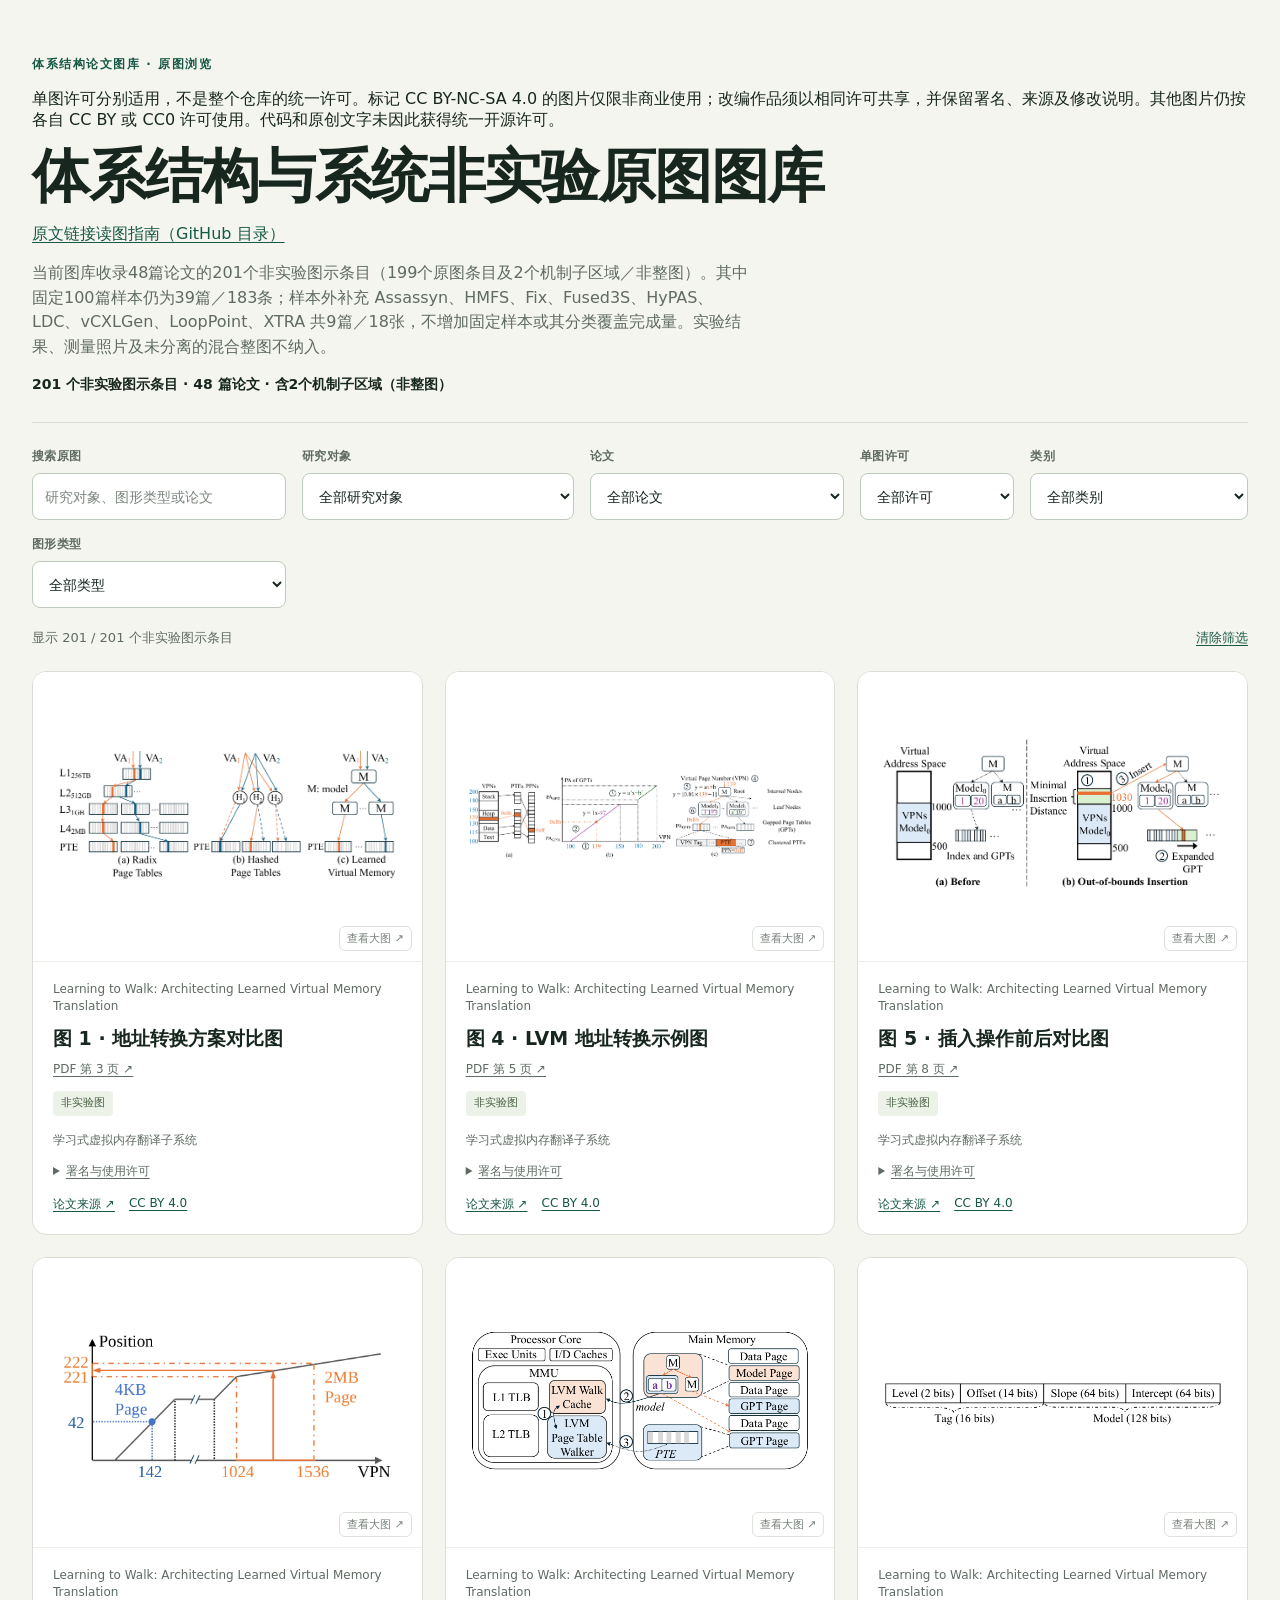
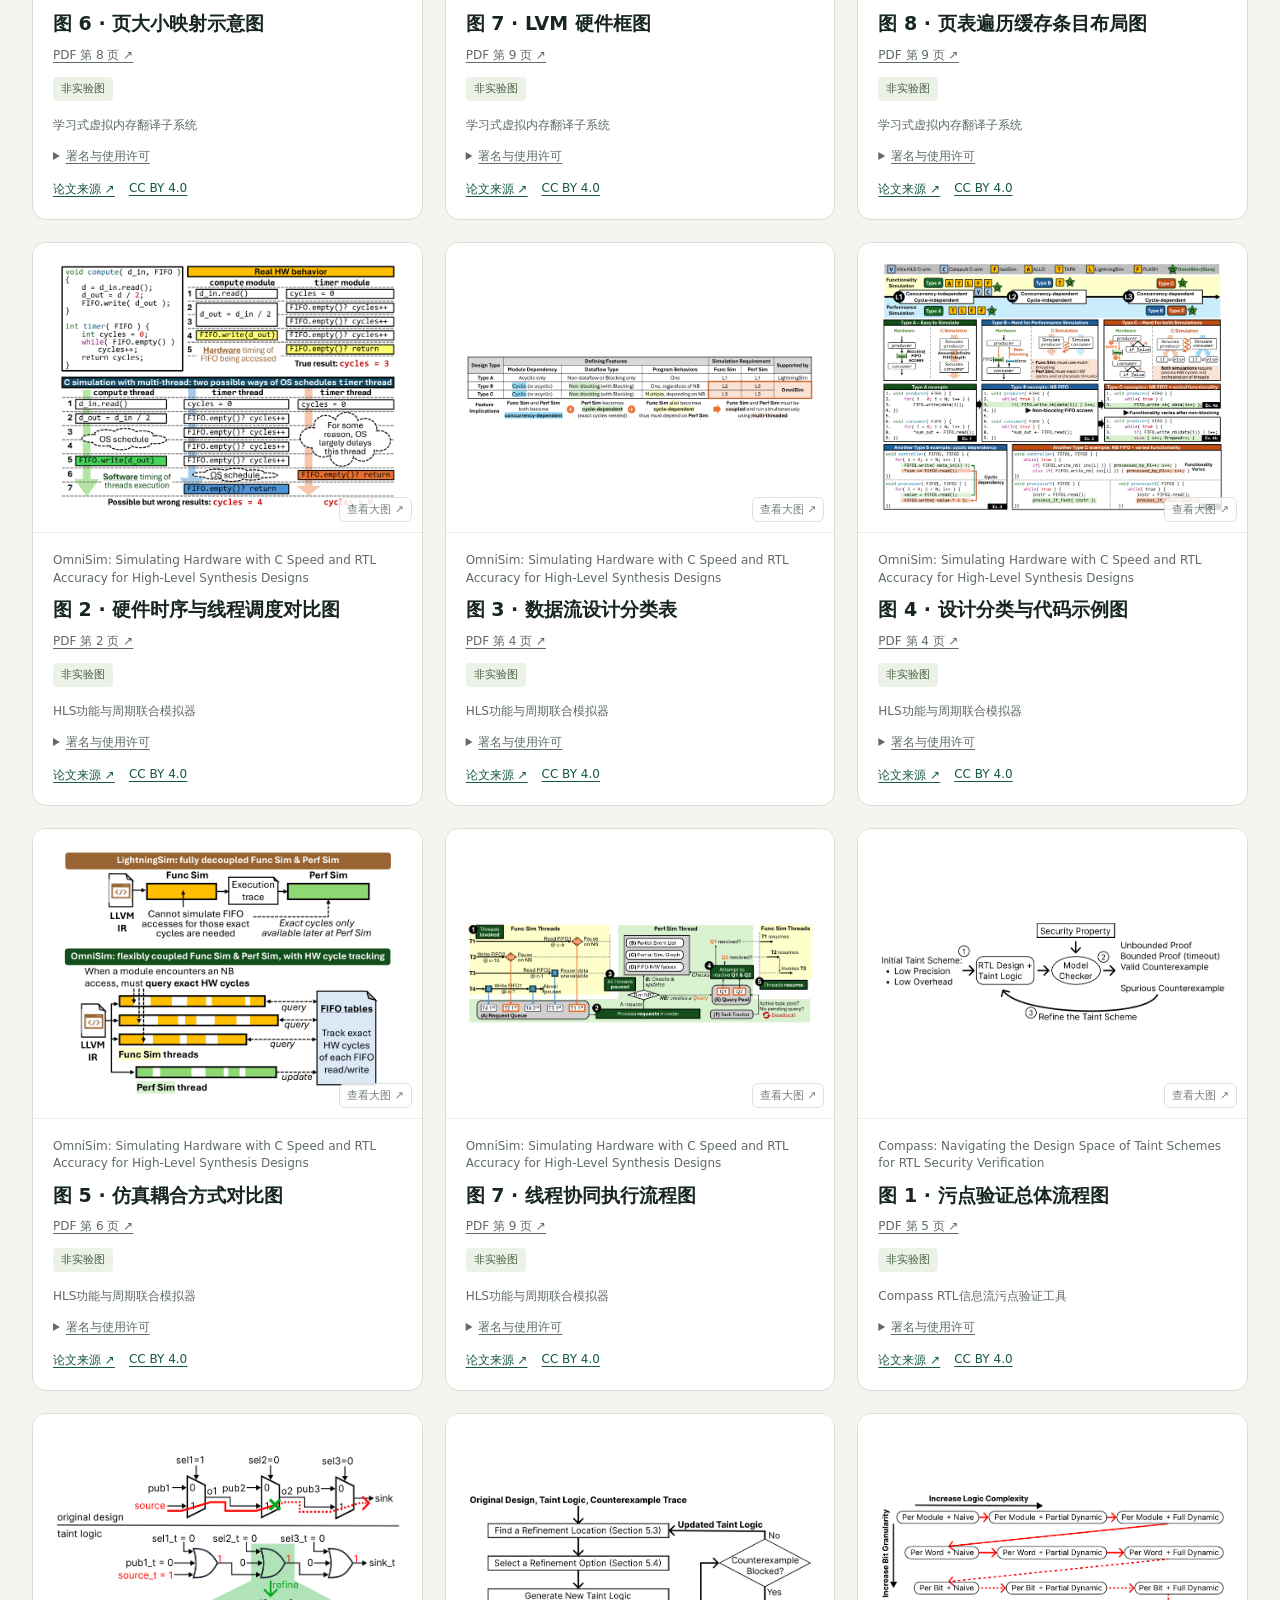
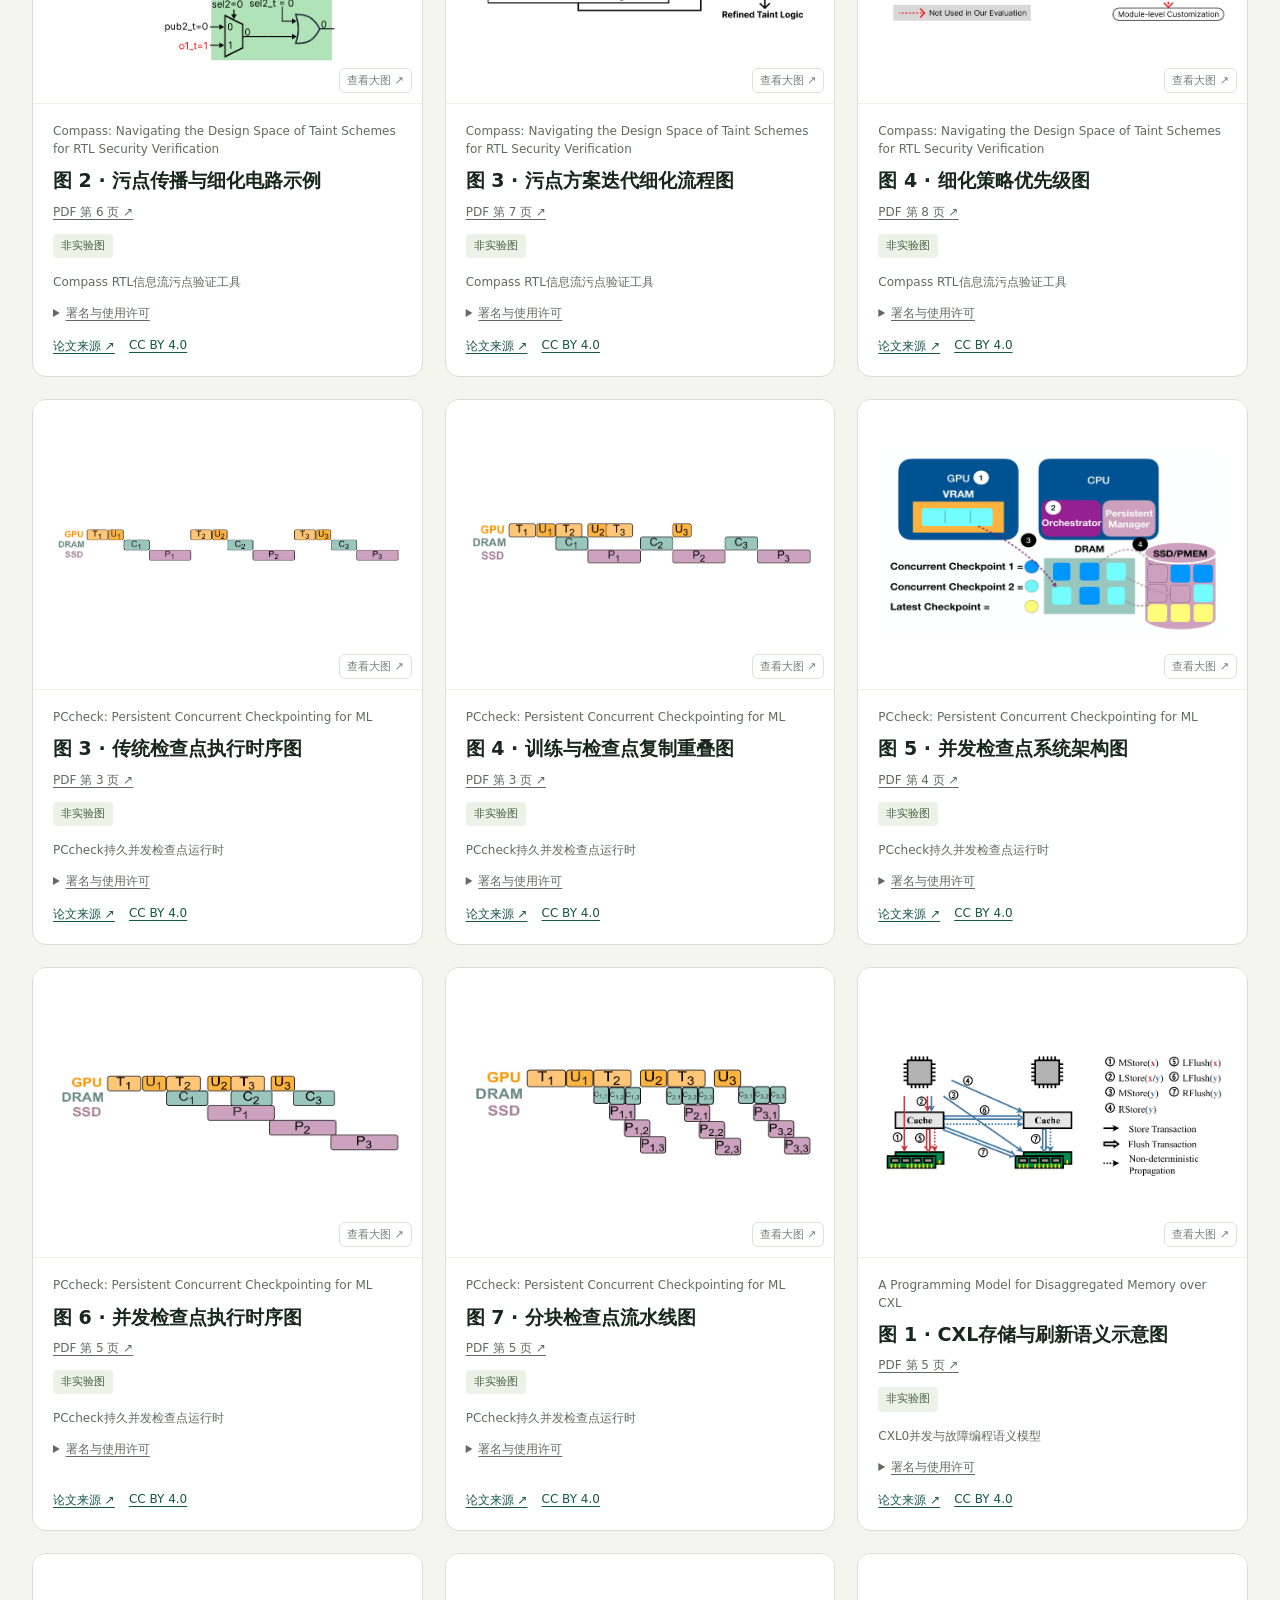
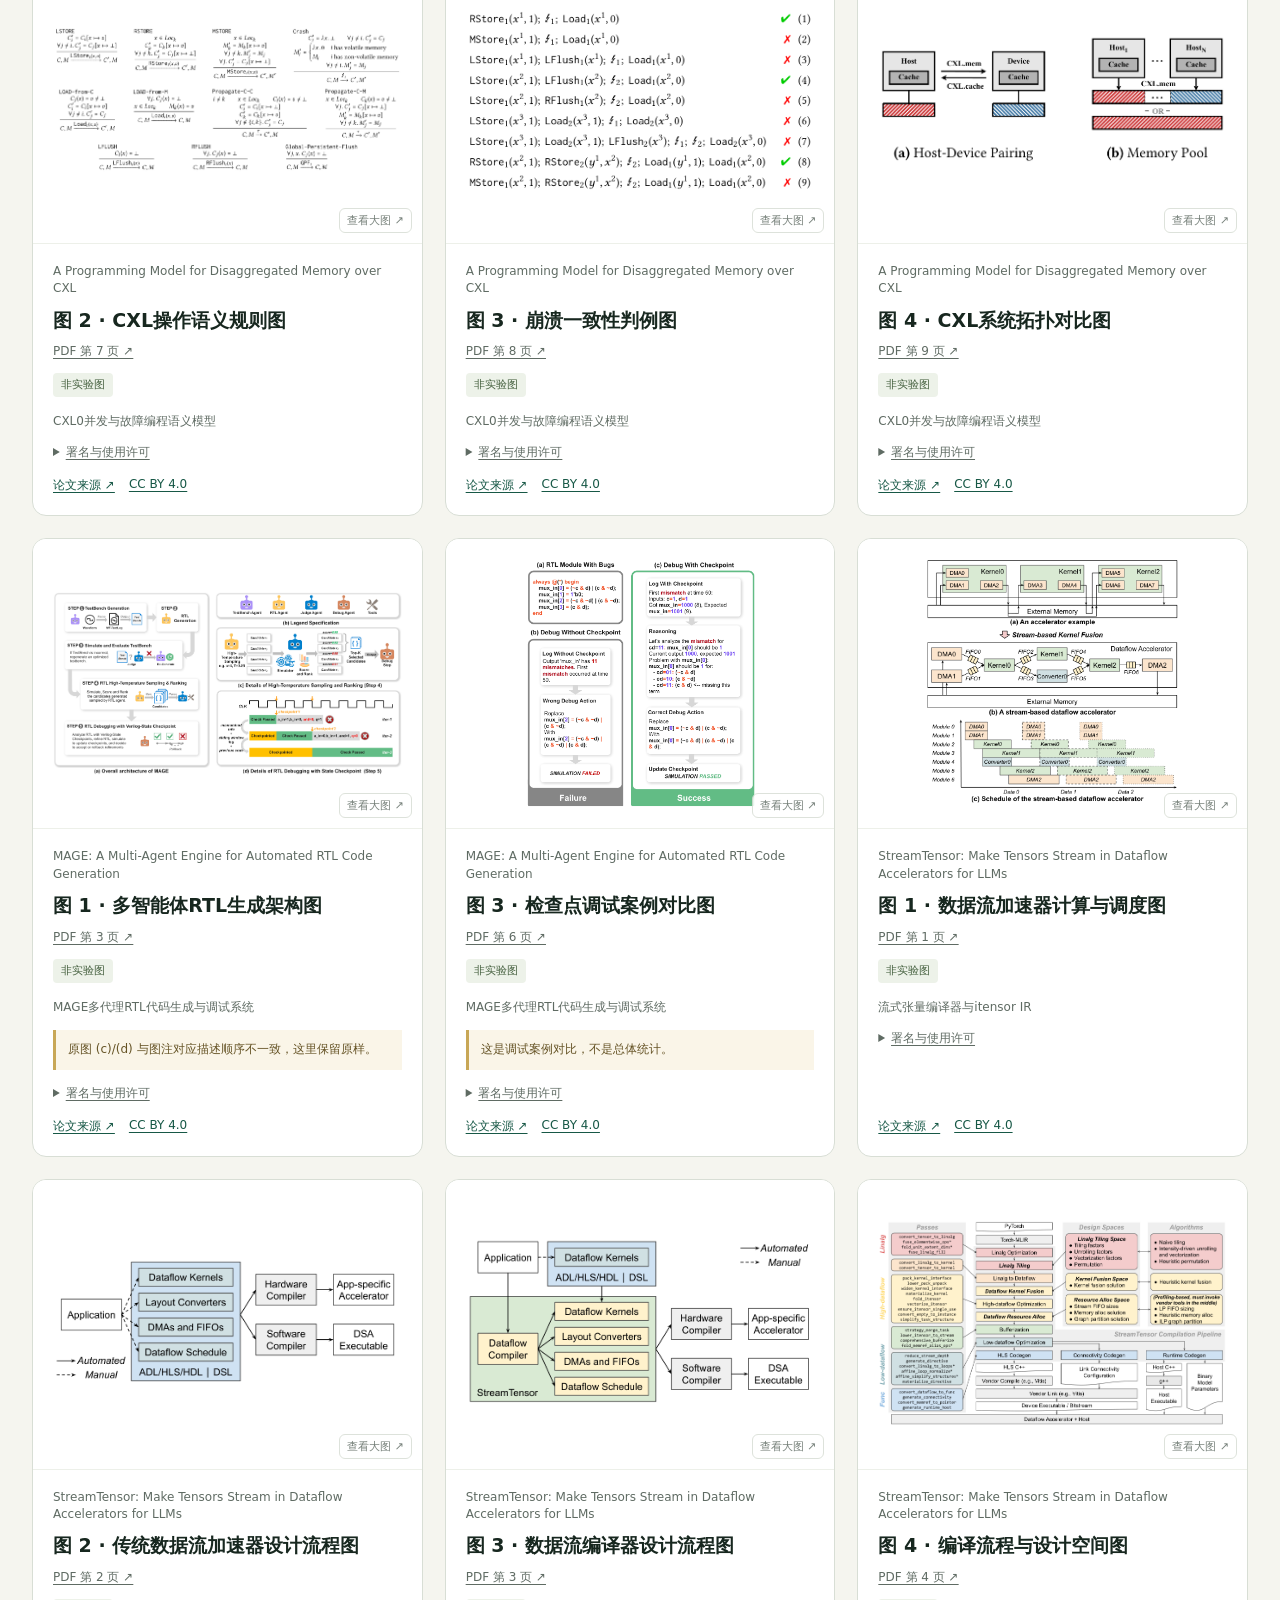
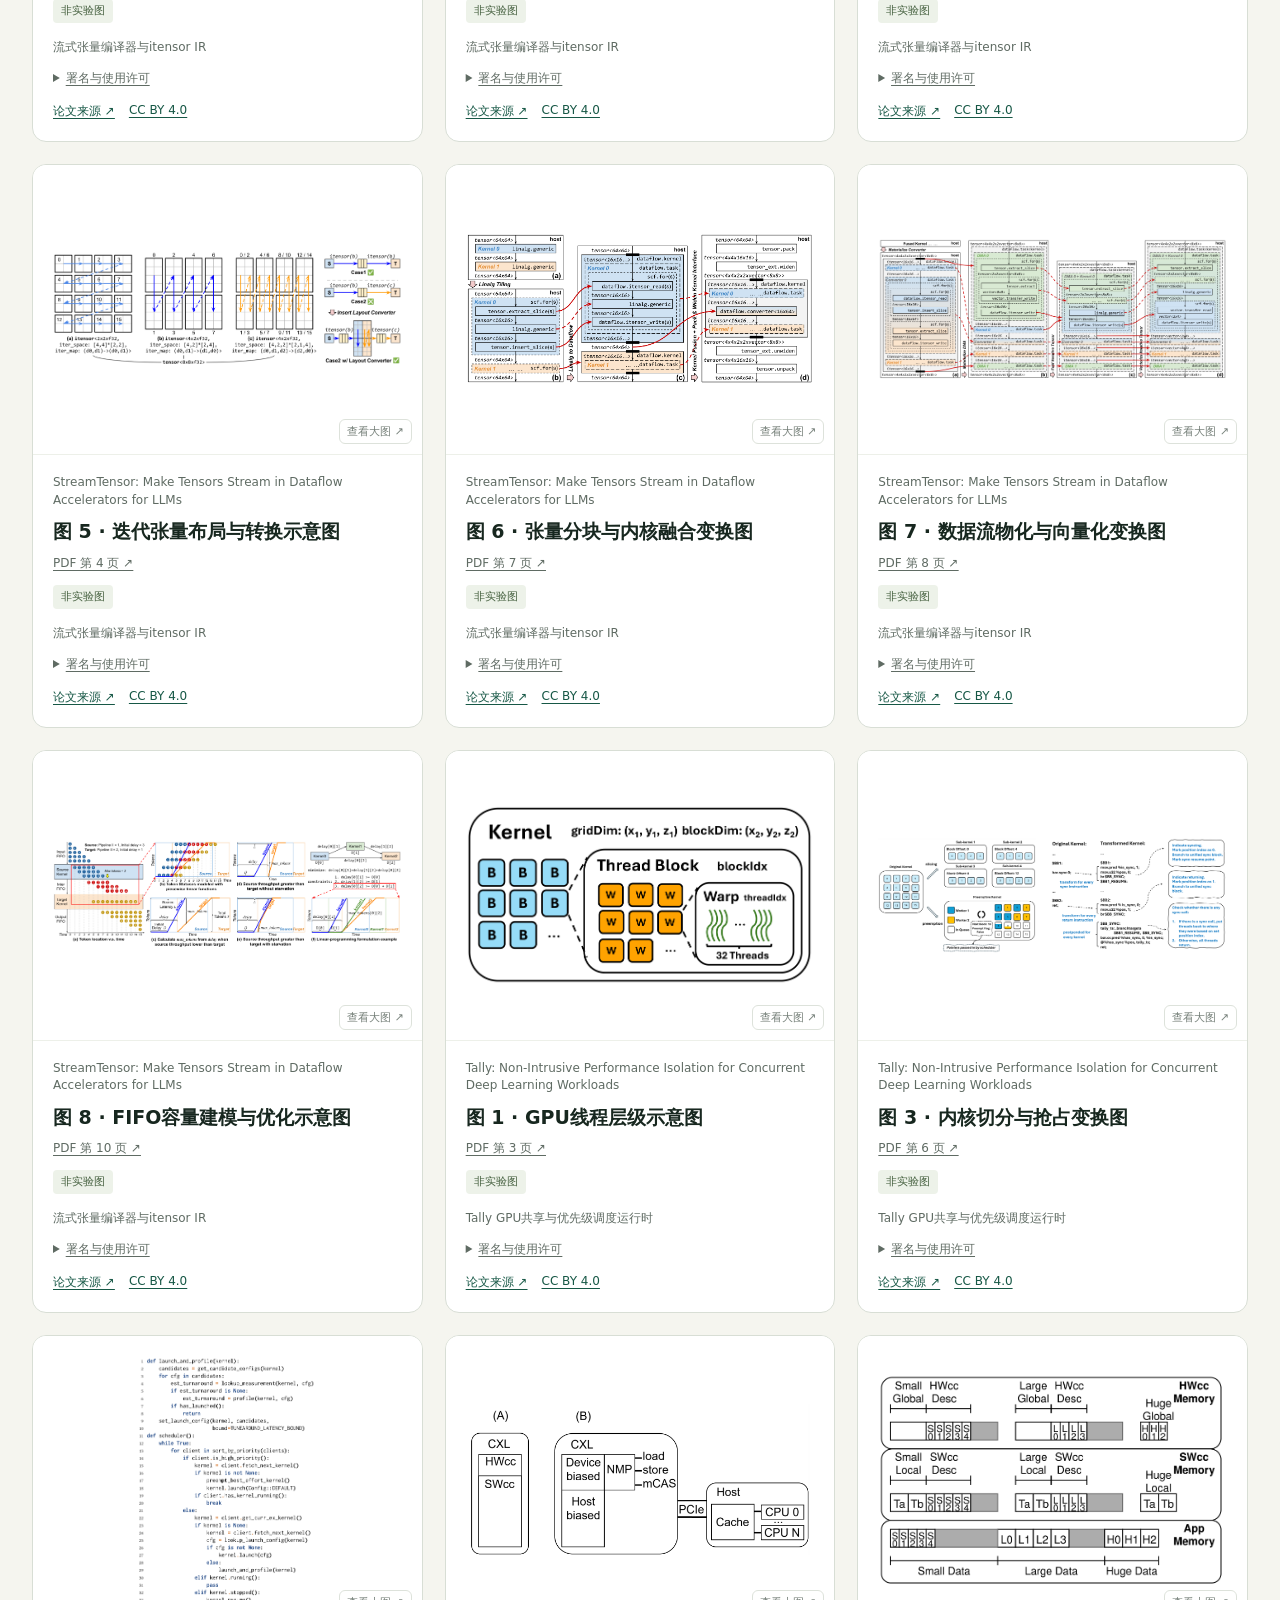
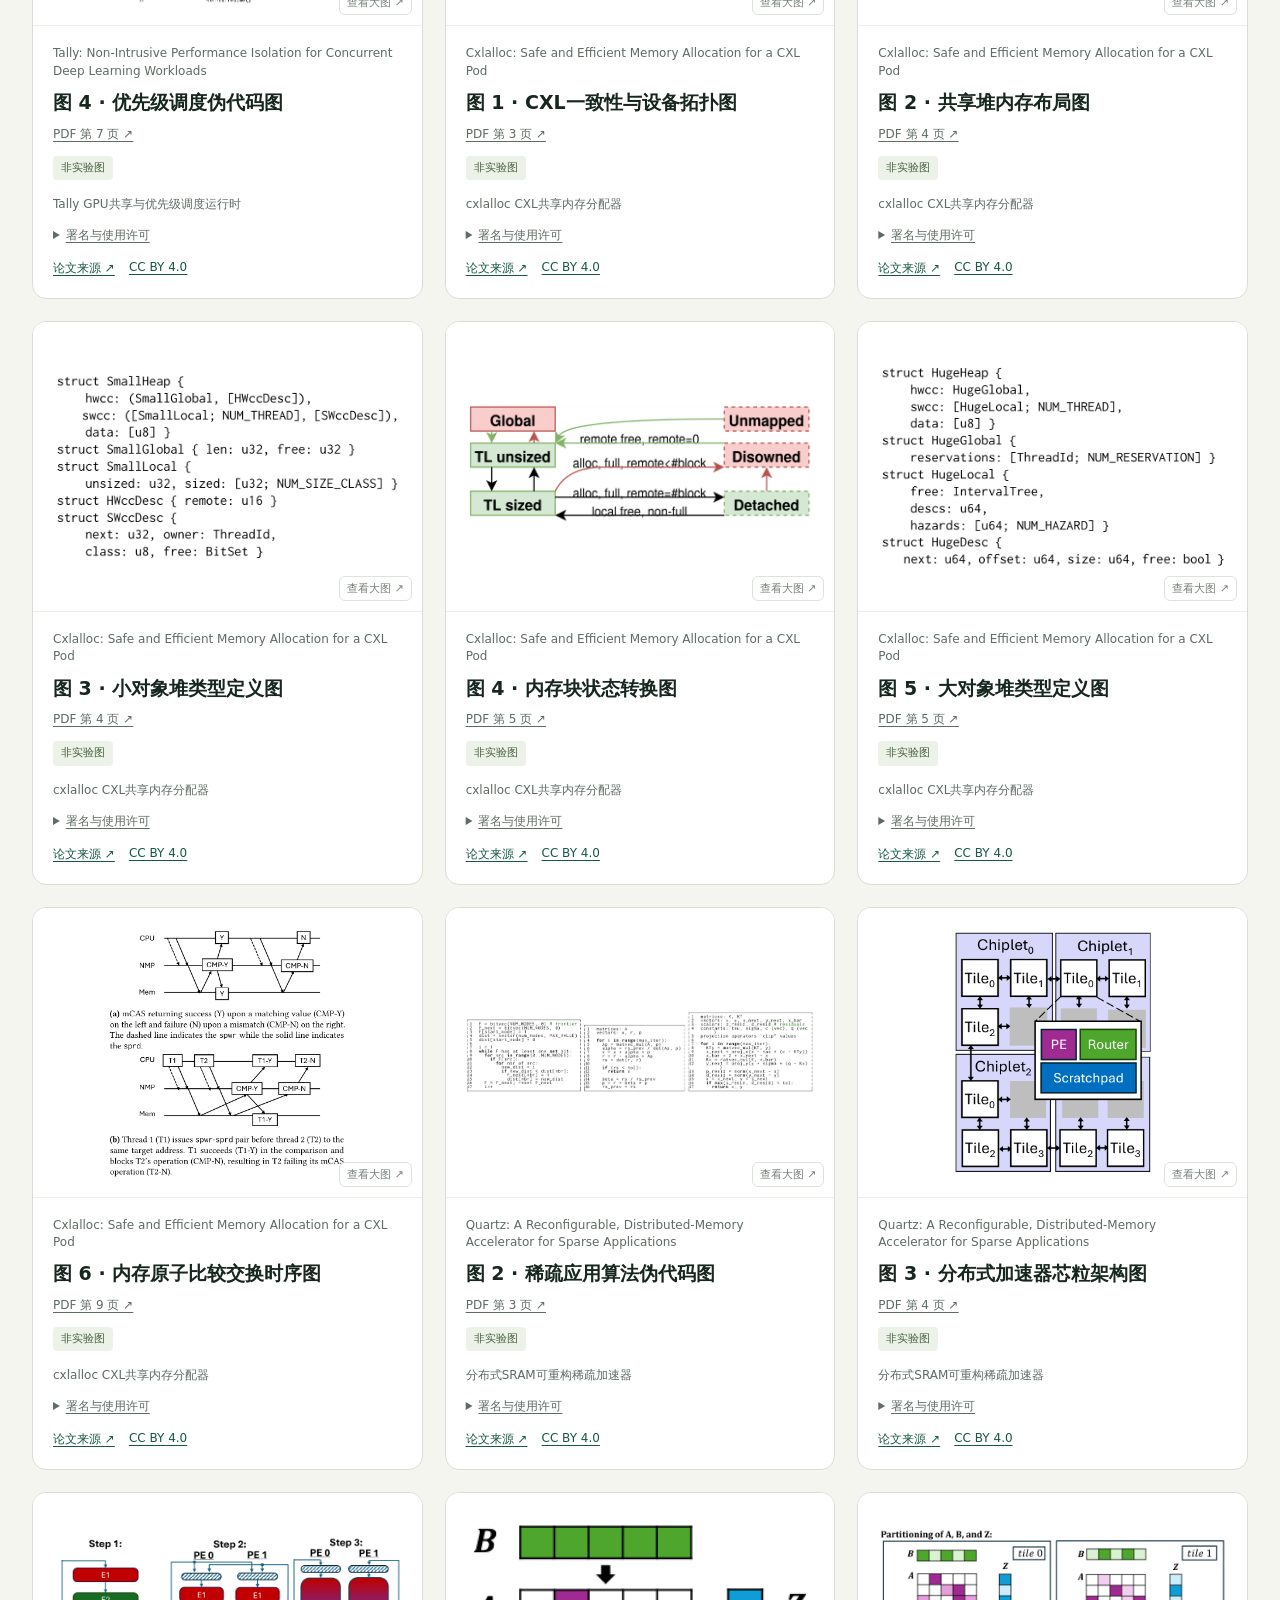
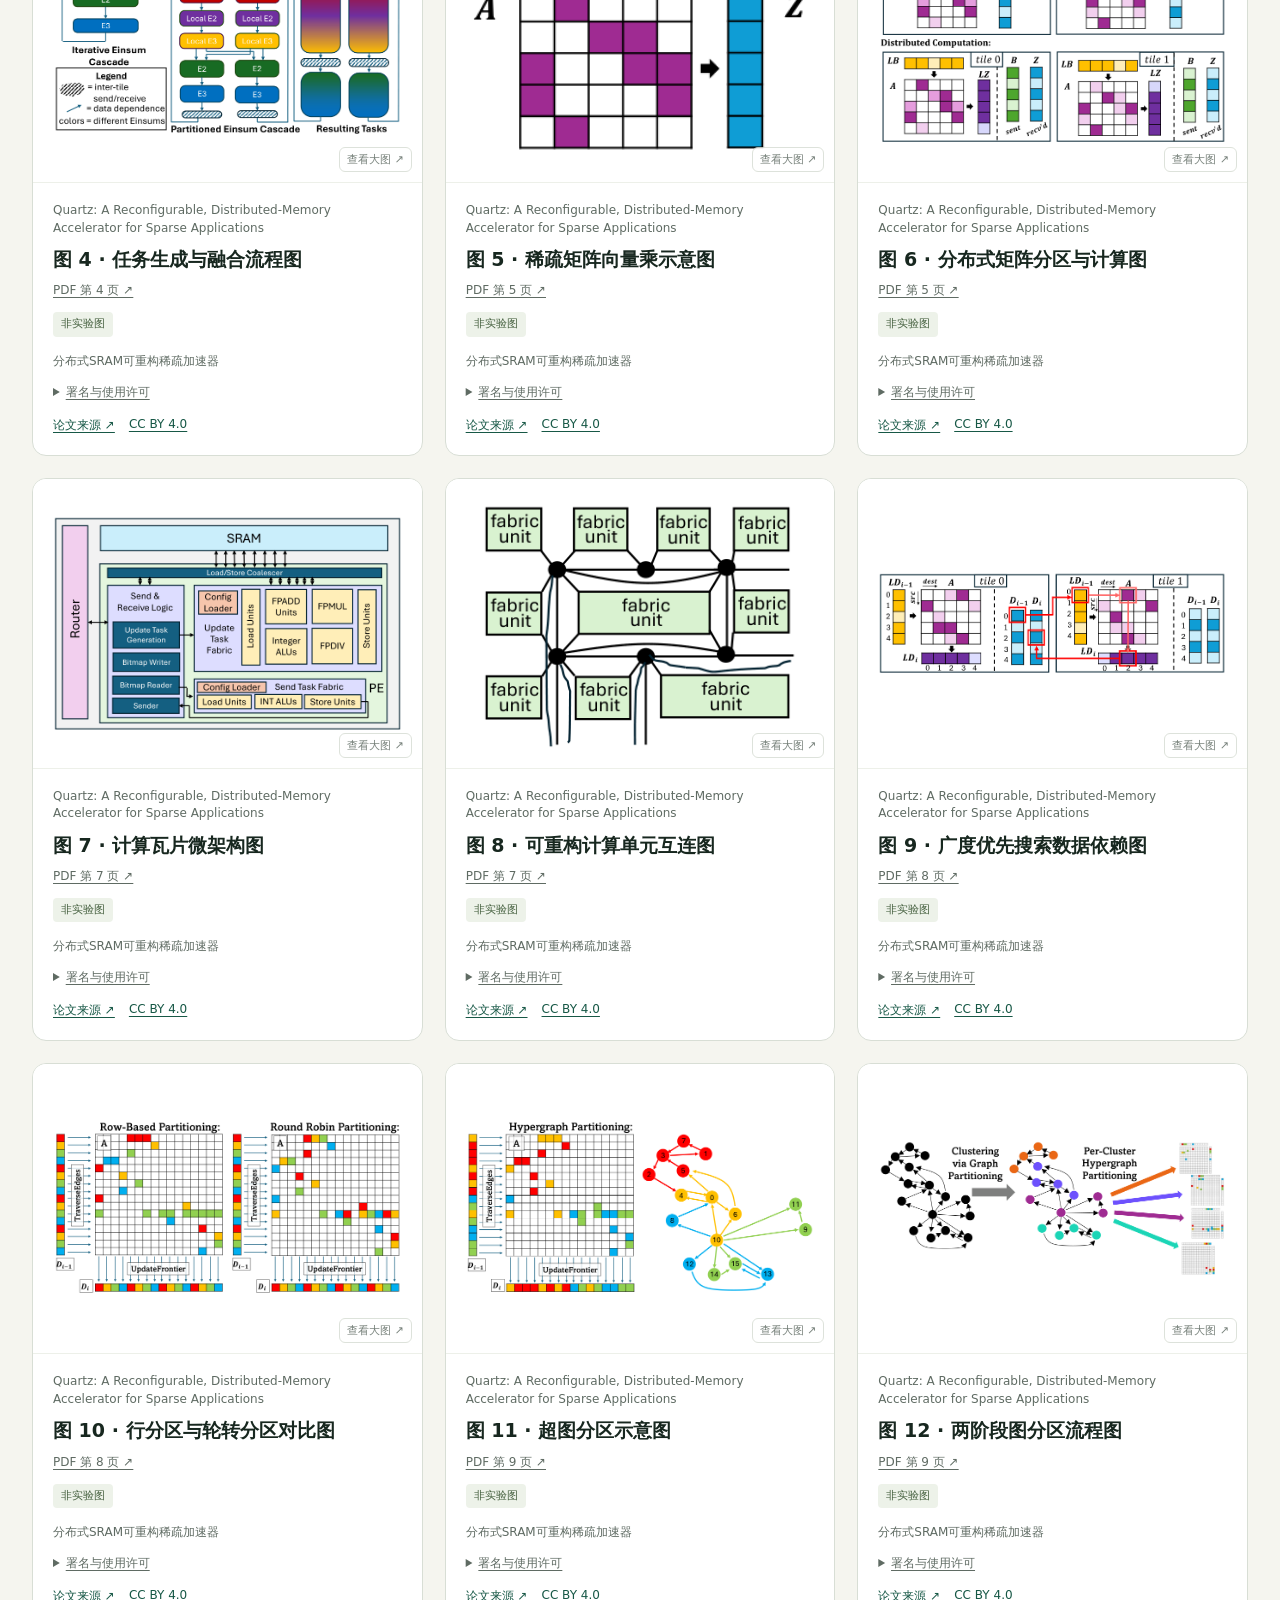
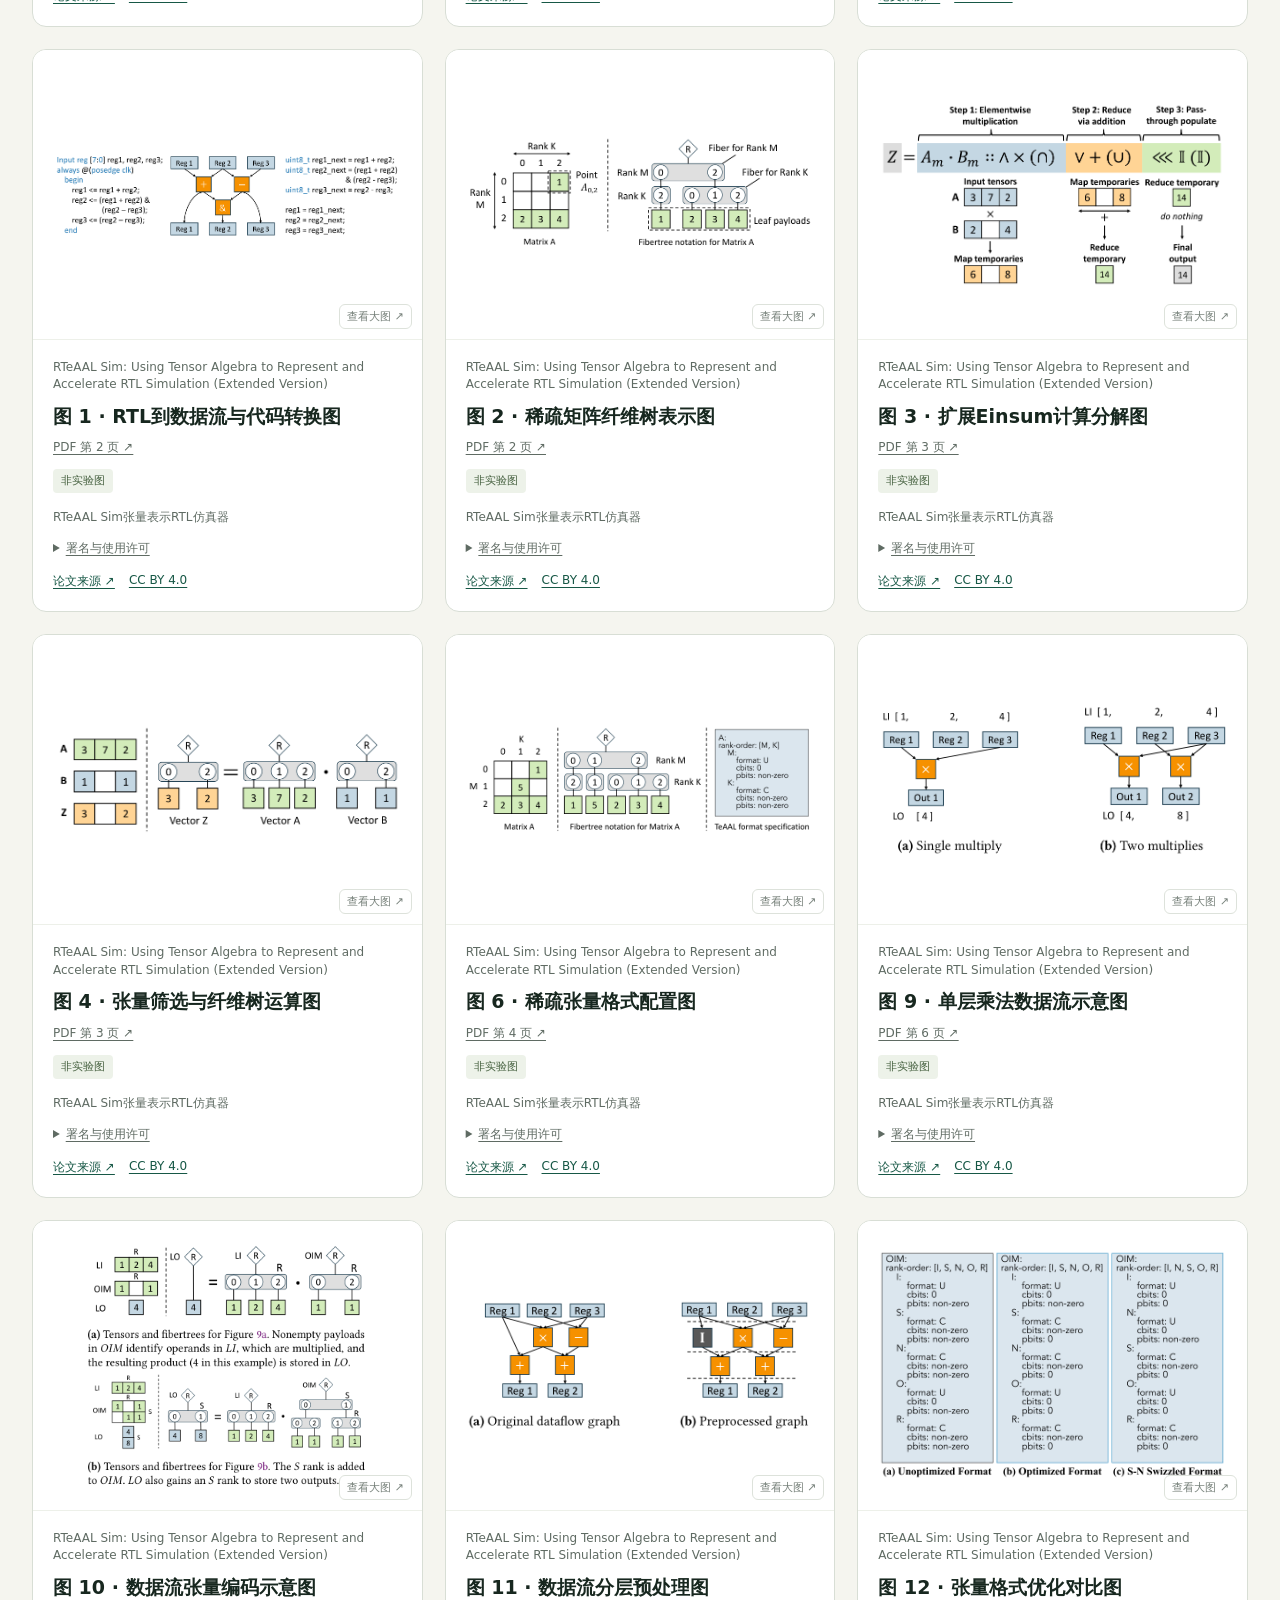
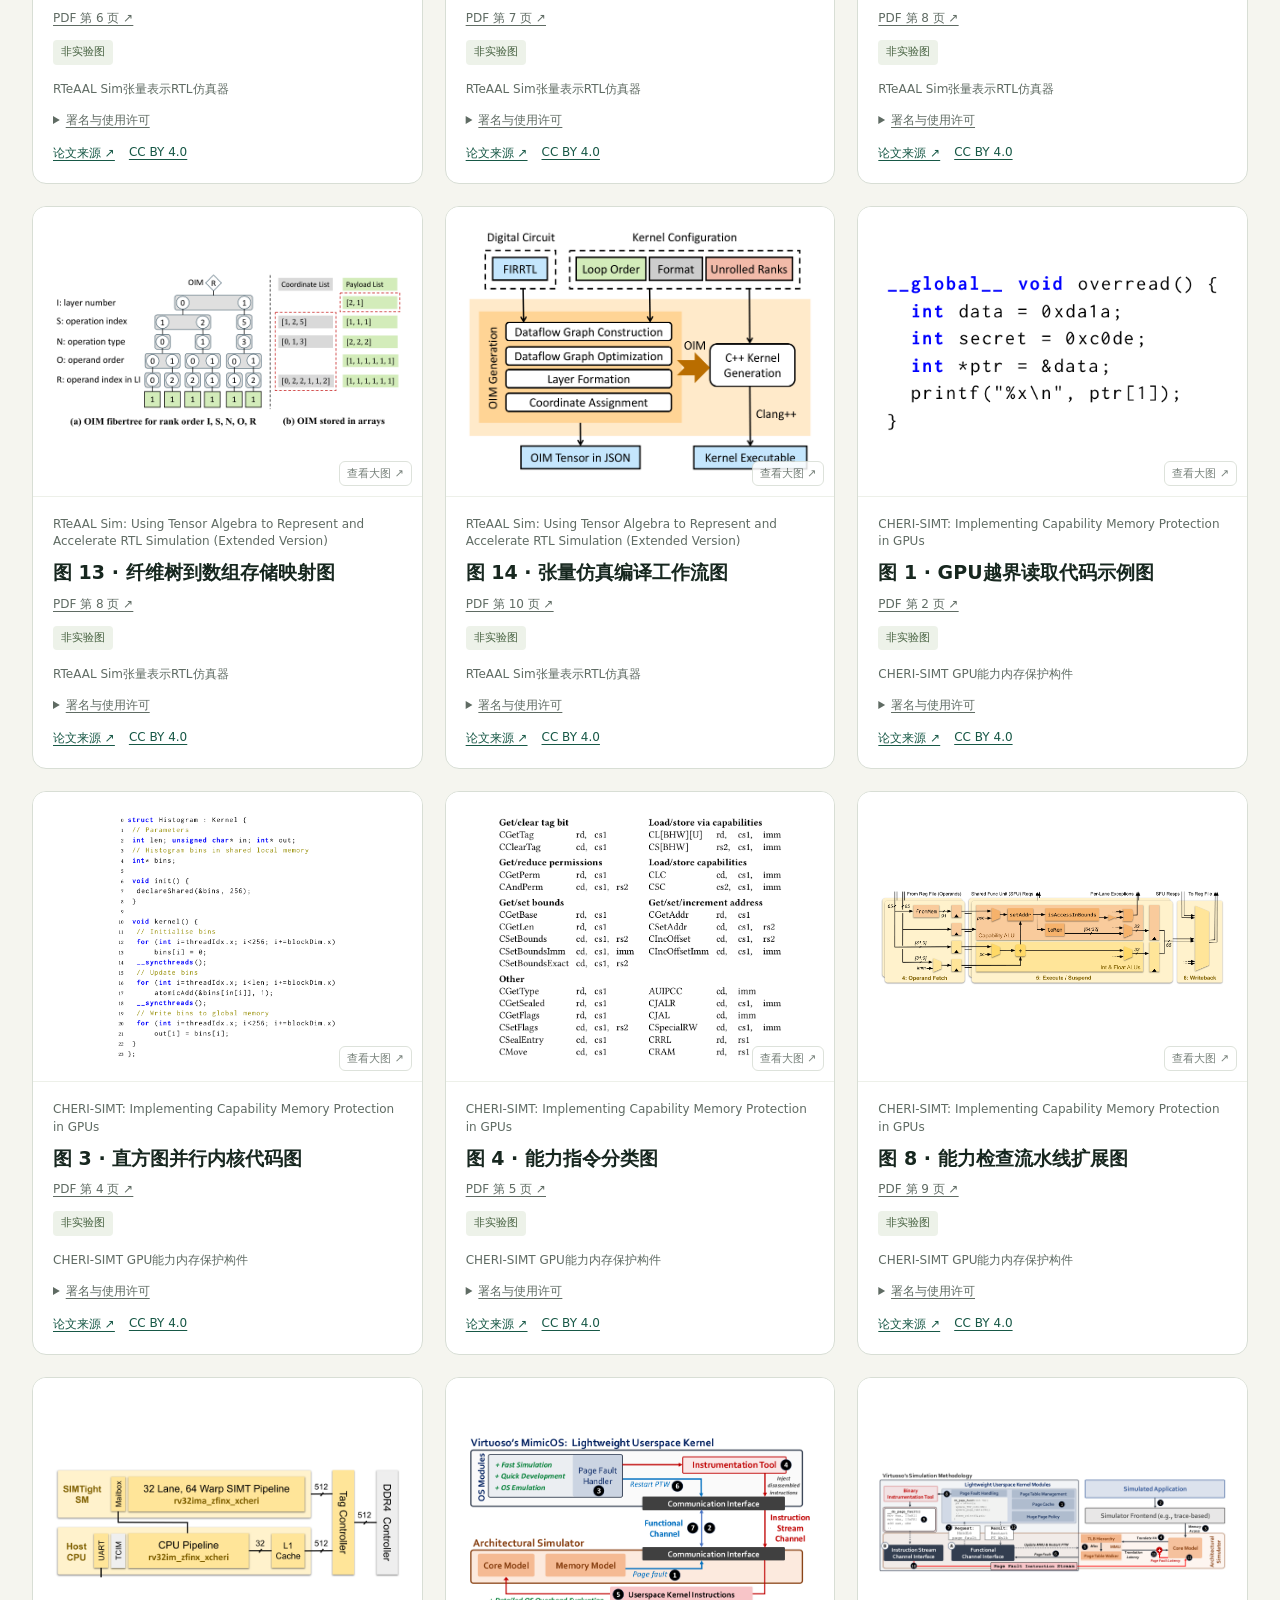
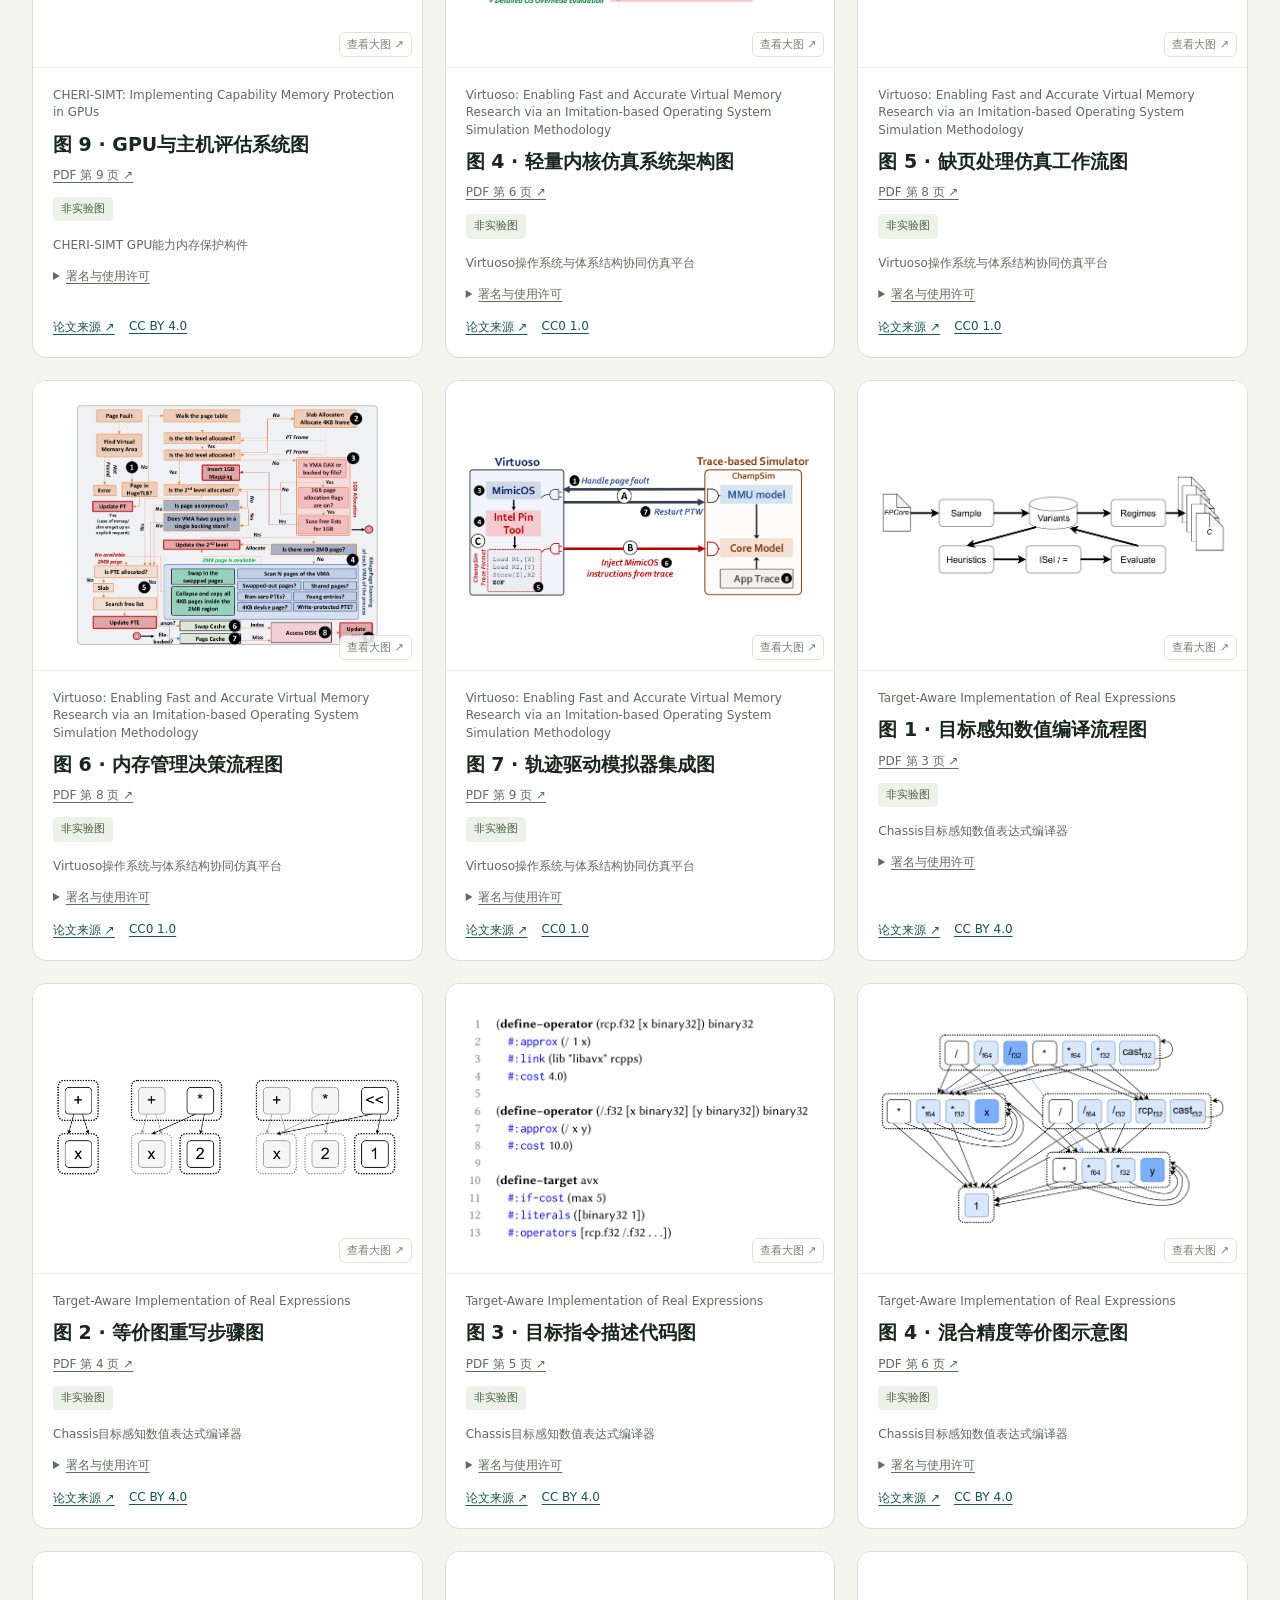
==== commit dd4f0c46: "Add licensed XTRA architecture figure as supplemental paper" ====
--- a/gallery/index.html
+++ b/gallery/index.html
@@ -15,8 +15,8 @@
     <p class="license-warning">单图许可分别适用，不是整个仓库的统一许可。标记 CC BY-NC-SA 4.0 的图片仅限非商业使用；改编作品须以相同许可共享，并保留署名、来源及修改说明。其他图片仍按各自 CC BY 或 CC0 许可使用。代码和原创文字未因此获得统一开源许可。</p>
     <h1>体系结构与系统非实验原图图库</h1>
     <p><a href="https://github.com/zaidengyifenzhong/arch-diagram-lab/blob/main/catalog/README.md#source-linked-reading-guides">原文链接读图指南（GitHub 目录）</a></p>
-    <p class="coverage">当前图库收录47篇论文的200个非实验图示条目（198个原图条目及2个机制子区域／非整图）。其中固定100篇样本仍为39篇／183条；样本外补充 Assassyn、HMFS、Fix、Fused3S、HyPAS、LDC、vCXLGen、LoopPoint 共8篇／17张，不增加固定样本或其分类覆盖完成量。实验结果、测量照片及未分离的混合整图不纳入。</p>
-    <p class="summary" id="summary">200 个非实验图示条目 · 47 篇论文 · 含2个机制子区域（非整图）</p>
+    <p class="coverage">当前图库收录48篇论文的201个非实验图示条目（199个原图条目及2个机制子区域／非整图）。其中固定100篇样本仍为39篇／183条；样本外补充 Assassyn、HMFS、Fix、Fused3S、HyPAS、LDC、vCXLGen、LoopPoint、XTRA 共9篇／18张，不增加固定样本或其分类覆盖完成量。实验结果、测量照片及未分离的混合整图不纳入。</p>
+    <p class="summary" id="summary">201 个非实验图示条目 · 48 篇论文 · 含2个机制子区域（非整图）</p>
   </header>
   <main>
     <section class="controls" aria-label="浏览原图">
@@ -34,7 +34,7 @@
     <section id="reading-path" aria-label="所选论文的阅读建议" hidden></section>
     <section id="gallery" class="gallery" aria-label="论文原图" tabindex="-1"></section>
     <div class="empty" id="empty" hidden><h2>没有匹配的原图</h2><p>试试其他关键词，或清除筛选。</p></div>
-    <noscript><p>以下196个非实验图示条目包含2个明确机制子区域／非整图；启用JavaScript可筛选。</p><div class="no-script-list"><article><h2>LVM · MICRO 2025 · 图 1</h2><p>地址转换方案对比图</p><img src="assets/micro-2025-lvm-F1-9dbb3edb5652a530.png" alt="图 1：地址转换方案对比图。原论文 Learning to Walk: Architecting Learned Virtual Memory Translation，PDF 第 3 页。"><p></p><p>Kaiyang Zhao, Yuang Chen, Xenia Xu, Dan Schatzberg, Nastaran Hajinaza, Rupin Vakharwala, Andy Anderson, and Dimitrios Skarlatos. Learning to Walk: Architecting Learned Virtual Memory Translation. MICRO 2025. DOI: https://doi.org/10.1145/3725843.3756093. Copyright 2025 the owner/authors. Source: https://www.pdl.cmu.edu/PDL-FTP/BigLearning/kzhao-MICRO25.pdf. CC BY 4.0: https://creativecommons.org/licenses/by/4.0/. Figures cropped from the exact historical PDF and rasterized at 240 dpi; captions excluded and diagram content unchanged. No endorsement implied. Cropped from the paper and rasterized at 240 dpi; captions excluded and diagram content unchanged.</p><p></p><p><a href="https://www.pdl.cmu.edu/PDL-FTP/BigLearning/kzhao-MICRO25.pdf#page=3">原文物理页 3</a> · <a href="https://creativecommons.org/licenses/by/4.0/">CC BY 4.0</a></p></article><article><h2>LVM · MICRO 2025 · 图 4</h2><p>LVM 地址转换示例图</p><img src="assets/micro-2025-lvm-F4-119ad67382ce1697.png" alt="图 4：LVM 地址转换示例图。原论文 Learning to Walk: Architecting Learned Virtual Memory Translation，PDF 第 5 页。"><p></p><p>Kaiyang Zhao, Yuang Chen, Xenia Xu, Dan Schatzberg, Nastaran Hajinaza, Rupin Vakharwala, Andy Anderson, and Dimitrios Skarlatos. Learning to Walk: Architecting Learned Virtual Memory Translation. MICRO 2025. DOI: https://doi.org/10.1145/3725843.3756093. Copyright 2025 the owner/authors. Source: https://www.pdl.cmu.edu/PDL-FTP/BigLearning/kzhao-MICRO25.pdf. CC BY 4.0: https://creativecommons.org/licenses/by/4.0/. Figures cropped from the exact historical PDF and rasterized at 240 dpi; captions excluded and diagram content unchanged. No endorsement implied. Cropped from the paper and rasterized at 240 dpi; captions excluded and diagram content unchanged.</p><p></p><p><a href="https://www.pdl.cmu.edu/PDL-FTP/BigLearning/kzhao-MICRO25.pdf#page=5">原文物理页 5</a> · <a href="https://creativecommons.org/licenses/by/4.0/">CC BY 4.0</a></p></article><article><h2>LVM · MICRO 2025 · 图 5</h2><p>插入操作前后对比图</p><img src="assets/micro-2025-lvm-F5-0bdcf9b856116199.png" alt="图 5：插入操作前后对比图。原论文 Learning to Walk: Architecting Learned Virtual Memory Translation，PDF 第 8 页。"><p></p><p>Kaiyang Zhao, Yuang Chen, Xenia Xu, Dan Schatzberg, Nastaran Hajinaza, Rupin Vakharwala, Andy Anderson, and Dimitrios Skarlatos. Learning to Walk: Architecting Learned Virtual Memory Translation. MICRO 2025. DOI: https://doi.org/10.1145/3725843.3756093. Copyright 2025 the owner/authors. Source: https://www.pdl.cmu.edu/PDL-FTP/BigLearning/kzhao-MICRO25.pdf. CC BY 4.0: https://creativecommons.org/licenses/by/4.0/. Figures cropped from the exact historical PDF and rasterized at 240 dpi; captions excluded and diagram content unchanged. No endorsement implied. Cropped from the paper and rasterized at 240 dpi; captions excluded and diagram content unchanged.</p><p></p><p><a href="https://www.pdl.cmu.edu/PDL-FTP/BigLearning/kzhao-MICRO25.pdf#page=8">原文物理页 8</a> · <a href="https://creativecommons.org/licenses/by/4.0/">CC BY 4.0</a></p></article><article><h2>LVM · MICRO 2025 · 图 6</h2><p>页大小映射示意图</p><img src="assets/micro-2025-lvm-F6-8c029fa66f3a2694.png" alt="图 6：页大小映射示意图。原论文 Learning to Walk: Architecting Learned Virtual Memory Translation，PDF 第 8 页。"><p></p><p>Kaiyang Zhao, Yuang Chen, Xenia Xu, Dan Schatzberg, Nastaran Hajinaza, Rupin Vakharwala, Andy Anderson, and Dimitrios Skarlatos. Learning to Walk: Architecting Learned Virtual Memory Translation. MICRO 2025. DOI: https://doi.org/10.1145/3725843.3756093. Copyright 2025 the owner/authors. Source: https://www.pdl.cmu.edu/PDL-FTP/BigLearning/kzhao-MICRO25.pdf. CC BY 4.0: https://creativecommons.org/licenses/by/4.0/. Figures cropped from the exact historical PDF and rasterized at 240 dpi; captions excluded and diagram content unchanged. No endorsement implied. Cropped from the paper and rasterized at 240 dpi; captions excluded and diagram content unchanged.</p><p></p><p><a href="https://www.pdl.cmu.edu/PDL-FTP/BigLearning/kzhao-MICRO25.pdf#page=8">原文物理页 8</a> · <a href="https://creativecommons.org/licenses/by/4.0/">CC BY 4.0</a></p></article><article><h2>LVM · MICRO 2025 · 图 7</h2><p>LVM 硬件框图</p><img src="assets/micro-2025-lvm-F7-07ace1bb2e10e1a8.png" alt="图 7：LVM 硬件框图。原论文 Learning to Walk: Architecting Learned Virtual Memory Translation，PDF 第 9 页。"><p></p><p>Kaiyang Zhao, Yuang Chen, Xenia Xu, Dan Schatzberg, Nastaran Hajinaza, Rupin Vakharwala, Andy Anderson, and Dimitrios Skarlatos. Learning to Walk: Architecting Learned Virtual Memory Translation. MICRO 2025. DOI: https://doi.org/10.1145/3725843.3756093. Copyright 2025 the owner/authors. Source: https://www.pdl.cmu.edu/PDL-FTP/BigLearning/kzhao-MICRO25.pdf. CC BY 4.0: https://creativecommons.org/licenses/by/4.0/. Figures cropped from the exact historical PDF and rasterized at 240 dpi; captions excluded and diagram content unchanged. No endorsement implied. Cropped from the paper and rasterized at 240 dpi; captions excluded and diagram content unchanged.</p><p></p><p><a href="https://www.pdl.cmu.edu/PDL-FTP/BigLearning/kzhao-MICRO25.pdf#page=9">原文物理页 9</a> · <a href="https://creativecommons.org/licenses/by/4.0/">CC BY 4.0</a></p></article><article><h2>LVM · MICRO 2025 · 图 8</h2><p>页表遍历缓存条目布局图</p><img src="assets/micro-2025-lvm-F8-78b813d9e61ee061.png" alt="图 8：页表遍历缓存条目布局图。原论文 Learning to Walk: Architecting Learned Virtual Memory Translation，PDF 第 9 页。"><p></p><p>Kaiyang Zhao, Yuang Chen, Xenia Xu, Dan Schatzberg, Nastaran Hajinaza, Rupin Vakharwala, Andy Anderson, and Dimitrios Skarlatos. Learning to Walk: Architecting Learned Virtual Memory Translation. MICRO 2025. DOI: https://doi.org/10.1145/3725843.3756093. Copyright 2025 the owner/authors. Source: https://www.pdl.cmu.edu/PDL-FTP/BigLearning/kzhao-MICRO25.pdf. CC BY 4.0: https://creativecommons.org/licenses/by/4.0/. Figures cropped from the exact historical PDF and rasterized at 240 dpi; captions excluded and diagram content unchanged. No endorsement implied. Cropped from the paper and rasterized at 240 dpi; captions excluded and diagram content unchanged.</p><p></p><p><a href="https://www.pdl.cmu.edu/PDL-FTP/BigLearning/kzhao-MICRO25.pdf#page=9">原文物理页 9</a> · <a href="https://creativecommons.org/licenses/by/4.0/">CC BY 4.0</a></p></article><article><h2>OmniSim · MICRO 2025 · 图 2</h2><p>硬件时序与线程调度对比图</p><img src="assets/micro-2025-omnisim-F2-c44d751e21643ef7.png" alt="图 2：硬件时序与线程调度对比图。原论文 OmniSim: Simulating Hardware with C Speed and RTL Accuracy for High-Level Synthesis Designs，PDF 第 2 页。"><p></p><p>Rishov Sarkar, Cong Hao. OmniSim: Simulating Hardware with C Speed and RTL Accuracy for High-Level Synthesis Designs. MICRO 2025. DOI: https://doi.org/10.1145/3725843.3756033. Version: arXiv:2508.19299v1, 25 Aug 2025; MICRO 2025 conference-layout author manuscript. Copyright 2025 the owner/authors. Source: https://arxiv.org/pdf/2508.19299v1. CC BY 4.0: https://creativecommons.org/licenses/by/4.0/. Whole figures cropped from this exact PDF and rasterized at 240 dpi; numbered captions excluded, figure content unchanged. No endorsement implied. Whole figure cropped from the specified source PDF and rasterized at 240 dpi; numbered caption excluded, figure content unchanged.</p><p></p><p><a href="https://arxiv.org/pdf/2508.19299v1#page=2">原文物理页 2</a> · <a href="https://creativecommons.org/licenses/by/4.0/">CC BY 4.0</a></p></article><article><h2>OmniSim · MICRO 2025 · 图 3</h2><p>数据流设计分类表</p><img src="assets/micro-2025-omnisim-F3-8bdba71f0ba8e7fe.png" alt="图 3：数据流设计分类表。原论文 OmniSim: Simulating Hardware with C Speed and RTL Accuracy for High-Level Synthesis Designs，PDF 第 4 页。"><p></p><p>Rishov Sarkar, Cong Hao. OmniSim: Simulating Hardware with C Speed and RTL Accuracy for High-Level Synthesis Designs. MICRO 2025. DOI: https://doi.org/10.1145/3725843.3756033. Version: arXiv:2508.19299v1, 25 Aug 2025; MICRO 2025 conference-layout author manuscript. Copyright 2025 the owner/authors. Source: https://arxiv.org/pdf/2508.19299v1. CC BY 4.0: https://creativecommons.org/licenses/by/4.0/. Whole figures cropped from this exact PDF and rasterized at 240 dpi; numbered captions excluded, figure content unchanged. No endorsement implied. Whole figure cropped from the specified source PDF and rasterized at 240 dpi; numbered caption excluded, figure content unchanged.</p><p></p><p><a href="https://arxiv.org/pdf/2508.19299v1#page=4">原文物理页 4</a> · <a href="https://creativecommons.org/licenses/by/4.0/">CC BY 4.0</a></p></article><article><h2>OmniSim · MICRO 2025 · 图 4</h2><p>设计分类与代码示例图</p><img src="assets/micro-2025-omnisim-F4-ca850fcc6b38124c.png" alt="图 4：设计分类与代码示例图。原论文 OmniSim: Simulating Hardware with C Speed and RTL Accuracy for High-Level Synthesis Designs，PDF 第 4 页。"><p></p><p>Rishov Sarkar, Cong Hao. OmniSim: Simulating Hardware with C Speed and RTL Accuracy for High-Level Synthesis Designs. MICRO 2025. DOI: https://doi.org/10.1145/3725843.3756033. Version: arXiv:2508.19299v1, 25 Aug 2025; MICRO 2025 conference-layout author manuscript. Copyright 2025 the owner/authors. Source: https://arxiv.org/pdf/2508.19299v1. CC BY 4.0: https://creativecommons.org/licenses/by/4.0/. Whole figures cropped from this exact PDF and rasterized at 240 dpi; numbered captions excluded, figure content unchanged. No endorsement implied. Whole figure cropped from the specified source PDF and rasterized at 240 dpi; numbered caption excluded, figure content unchanged.</p><p></p><p><a href="https://arxiv.org/pdf/2508.19299v1#page=4">原文物理页 4</a> · <a href="https://creativecommons.org/licenses/by/4.0/">CC BY 4.0</a></p></article><article><h2>OmniSim · MICRO 2025 · 图 5</h2><p>仿真耦合方式对比图</p><img src="assets/micro-2025-omnisim-F5-948d5bba6f046e5a.png" alt="图 5：仿真耦合方式对比图。原论文 OmniSim: Simulating Hardware with C Speed and RTL Accuracy for High-Level Synthesis Designs，PDF 第 6 页。"><p></p><p>Rishov Sarkar, Cong Hao. OmniSim: Simulating Hardware with C Speed and RTL Accuracy for High-Level Synthesis Designs. MICRO 2025. DOI: https://doi.org/10.1145/3725843.3756033. Version: arXiv:2508.19299v1, 25 Aug 2025; MICRO 2025 conference-layout author manuscript. Copyright 2025 the owner/authors. Source: https://arxiv.org/pdf/2508.19299v1. CC BY 4.0: https://creativecommons.org/licenses/by/4.0/. Whole figures cropped from this exact PDF and rasterized at 240 dpi; numbered captions excluded, figure content unchanged. No endorsement implied. Whole figure cropped from the specified source PDF and rasterized at 240 dpi; numbered caption excluded, figure content unchanged.</p><p></p><p><a href="https://arxiv.org/pdf/2508.19299v1#page=6">原文物理页 6</a> · <a href="https://creativecommons.org/licenses/by/4.0/">CC BY 4.0</a></p></article><article><h2>OmniSim · MICRO 2025 · 图 7</h2><p>线程协同执行流程图</p><img src="assets/micro-2025-omnisim-F7-c8fbf52ba9a2f5f8.png" alt="图 7：线程协同执行流程图。原论文 OmniSim: Simulating Hardware with C Speed and RTL Accuracy for High-Level Synthesis Designs，PDF 第 9 页。"><p></p><p>Rishov Sarkar, Cong Hao. OmniSim: Simulating Hardware with C Speed and RTL Accuracy for High-Level Synthesis Designs. MICRO 2025. DOI: https://doi.org/10.1145/3725843.3756033. Version: arXiv:2508.19299v1, 25 Aug 2025; MICRO 2025 conference-layout author manuscript. Copyright 2025 the owner/authors. Source: https://arxiv.org/pdf/2508.19299v1. CC BY 4.0: https://creativecommons.org/licenses/by/4.0/. Whole figures cropped from this exact PDF and rasterized at 240 dpi; numbered captions excluded, figure content unchanged. No endorsement implied. Whole figure cropped from the specified source PDF and rasterized at 240 dpi; numbered caption excluded, figure content unchanged.</p><p></p><p><a href="https://arxiv.org/pdf/2508.19299v1#page=9">原文物理页 9</a> · <a href="https://creativecommons.org/licenses/by/4.0/">CC BY 4.0</a></p></article><article><h2>Compass · ASPLOS 2026 · 图 1</h2><p>污点验证总体流程图</p><img src="assets/asplos-2026-compass-F1-9667122e96f92d53.png" alt="图 1：污点验证总体流程图。原论文 Compass: Navigating the Design Space of Taint Schemes for RTL Security Verificatio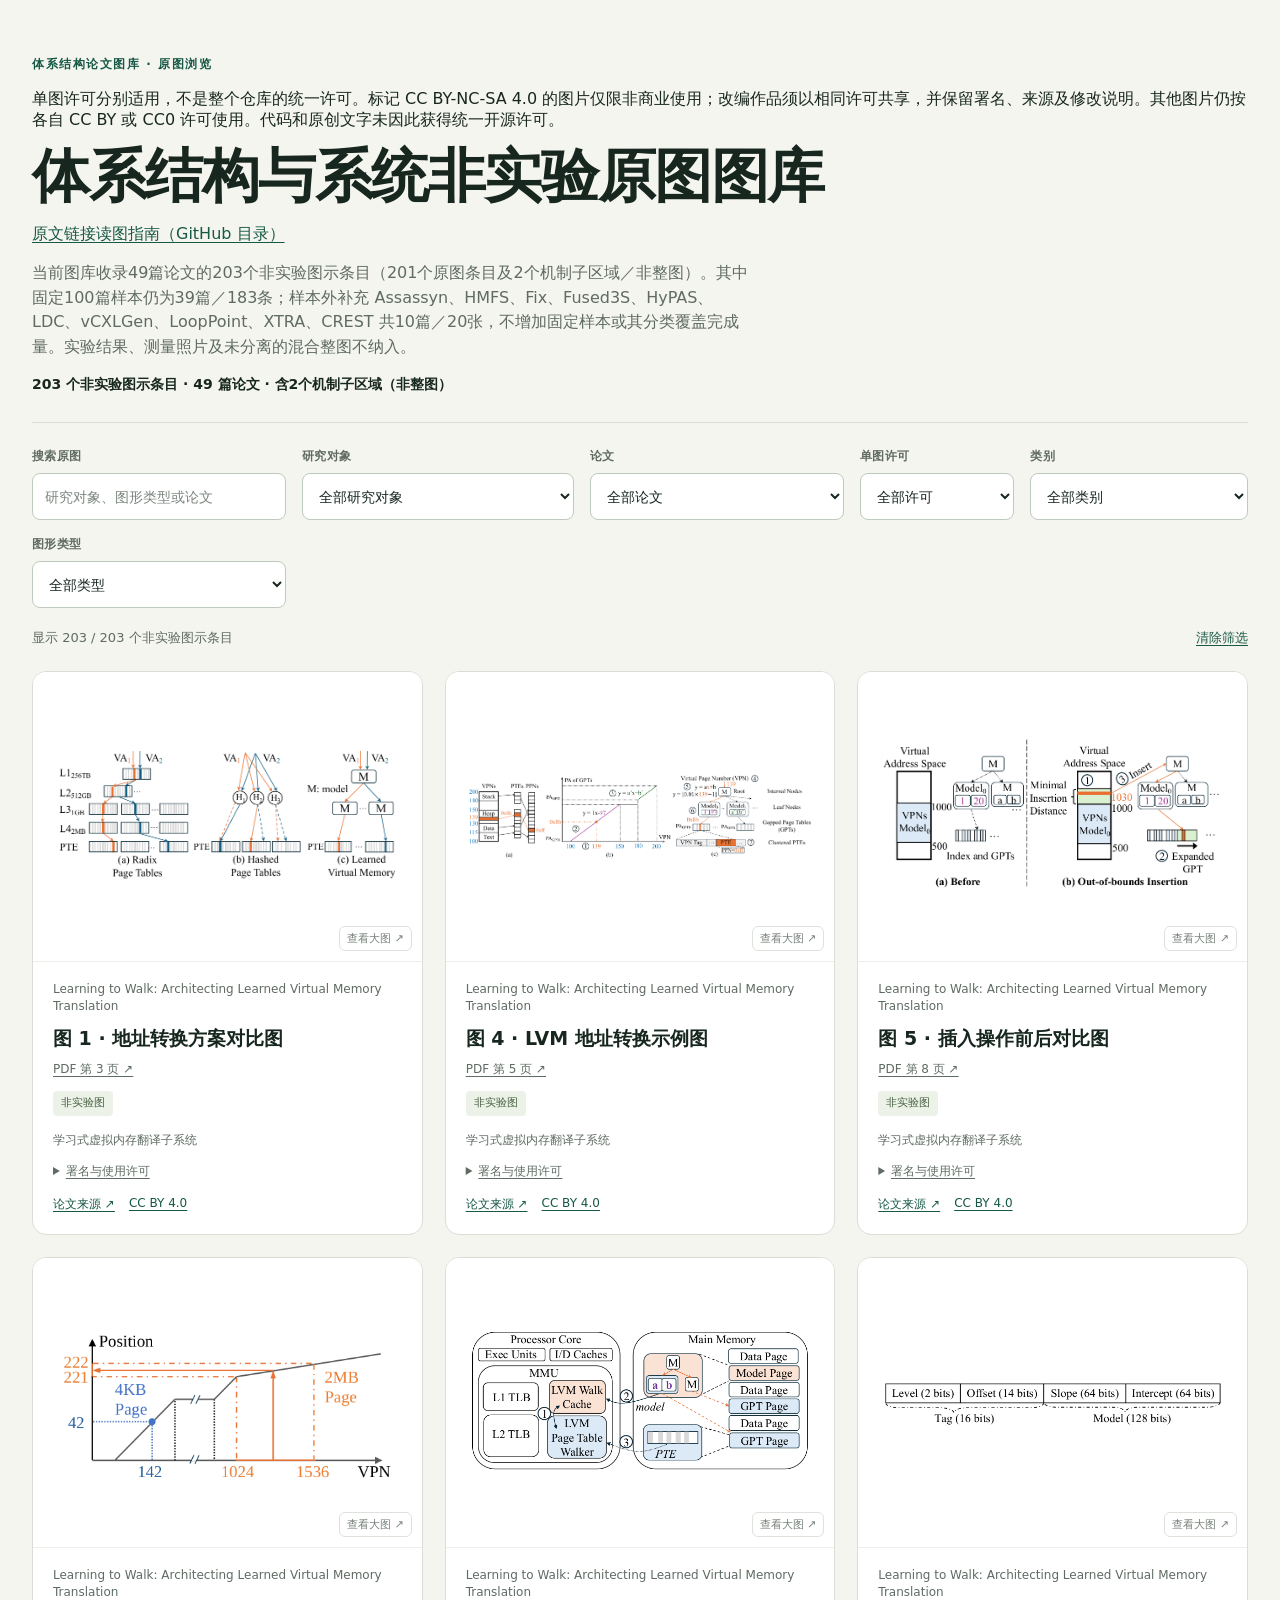
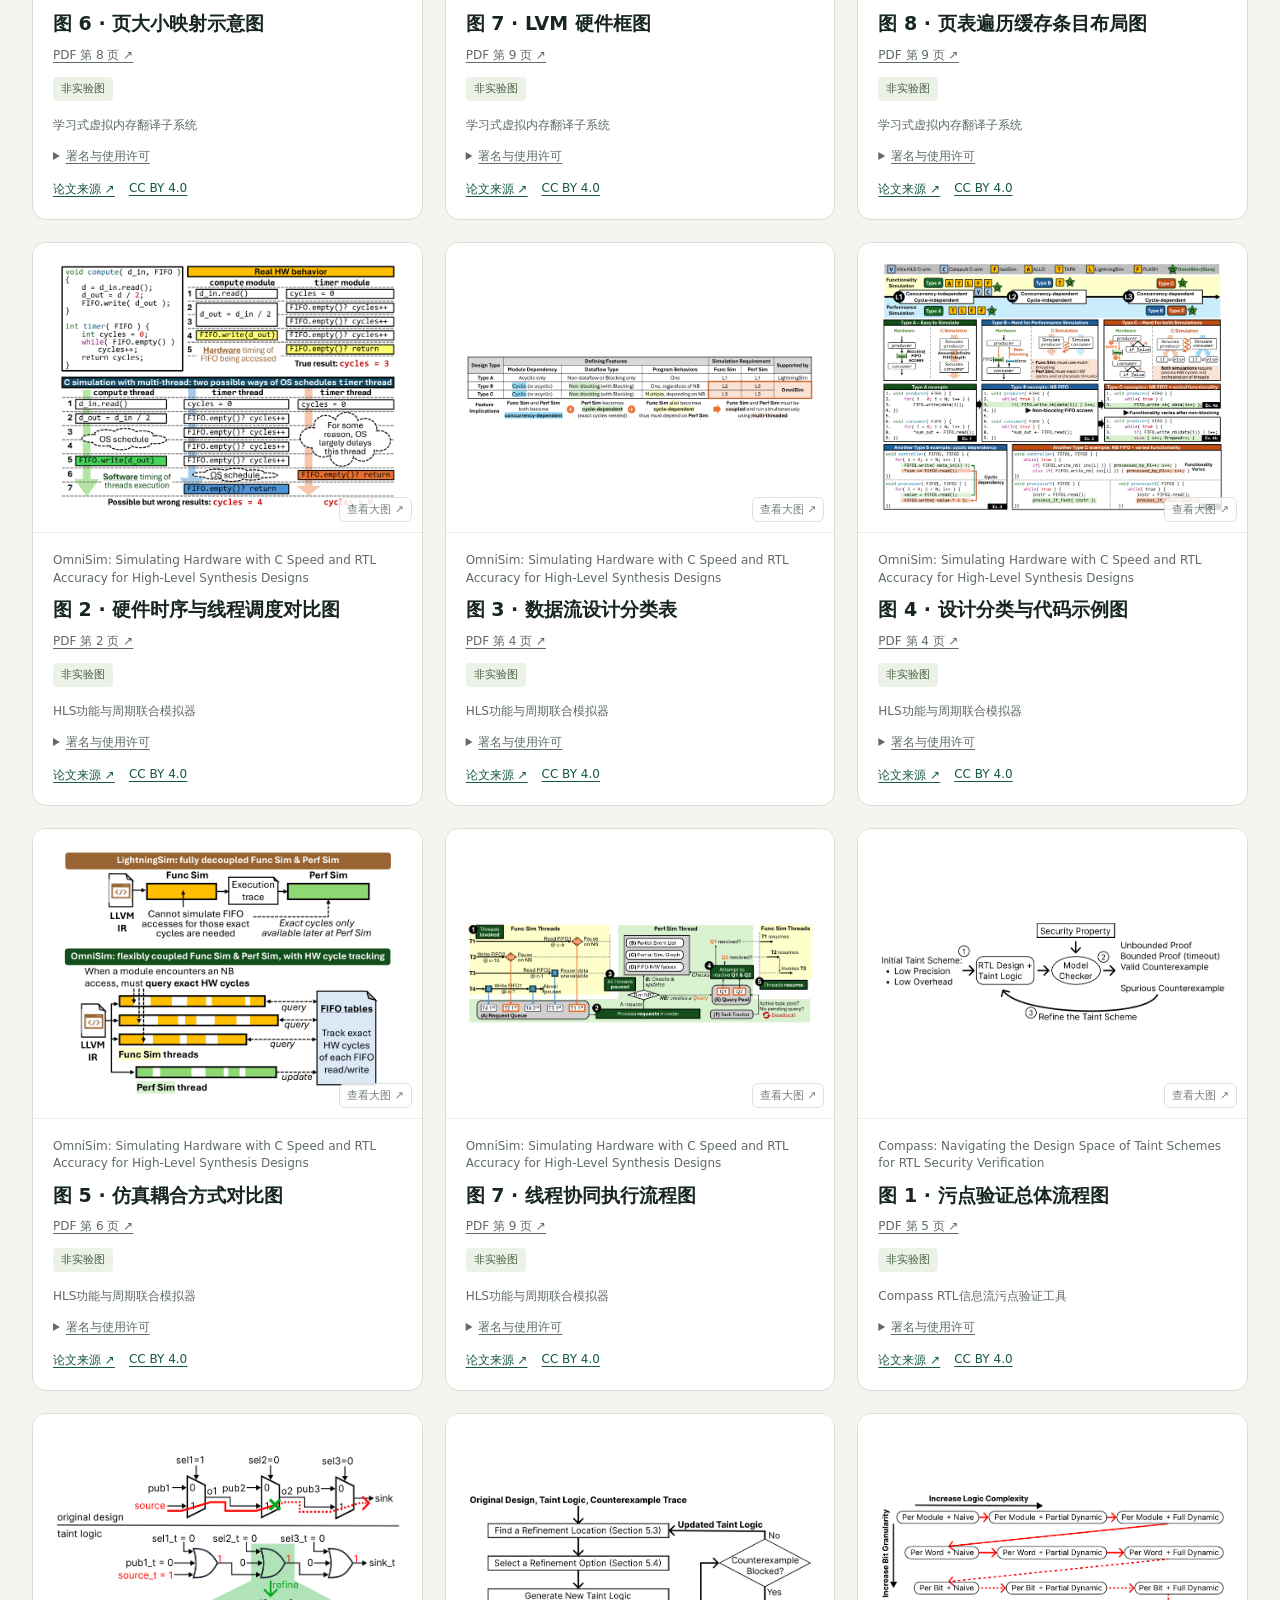
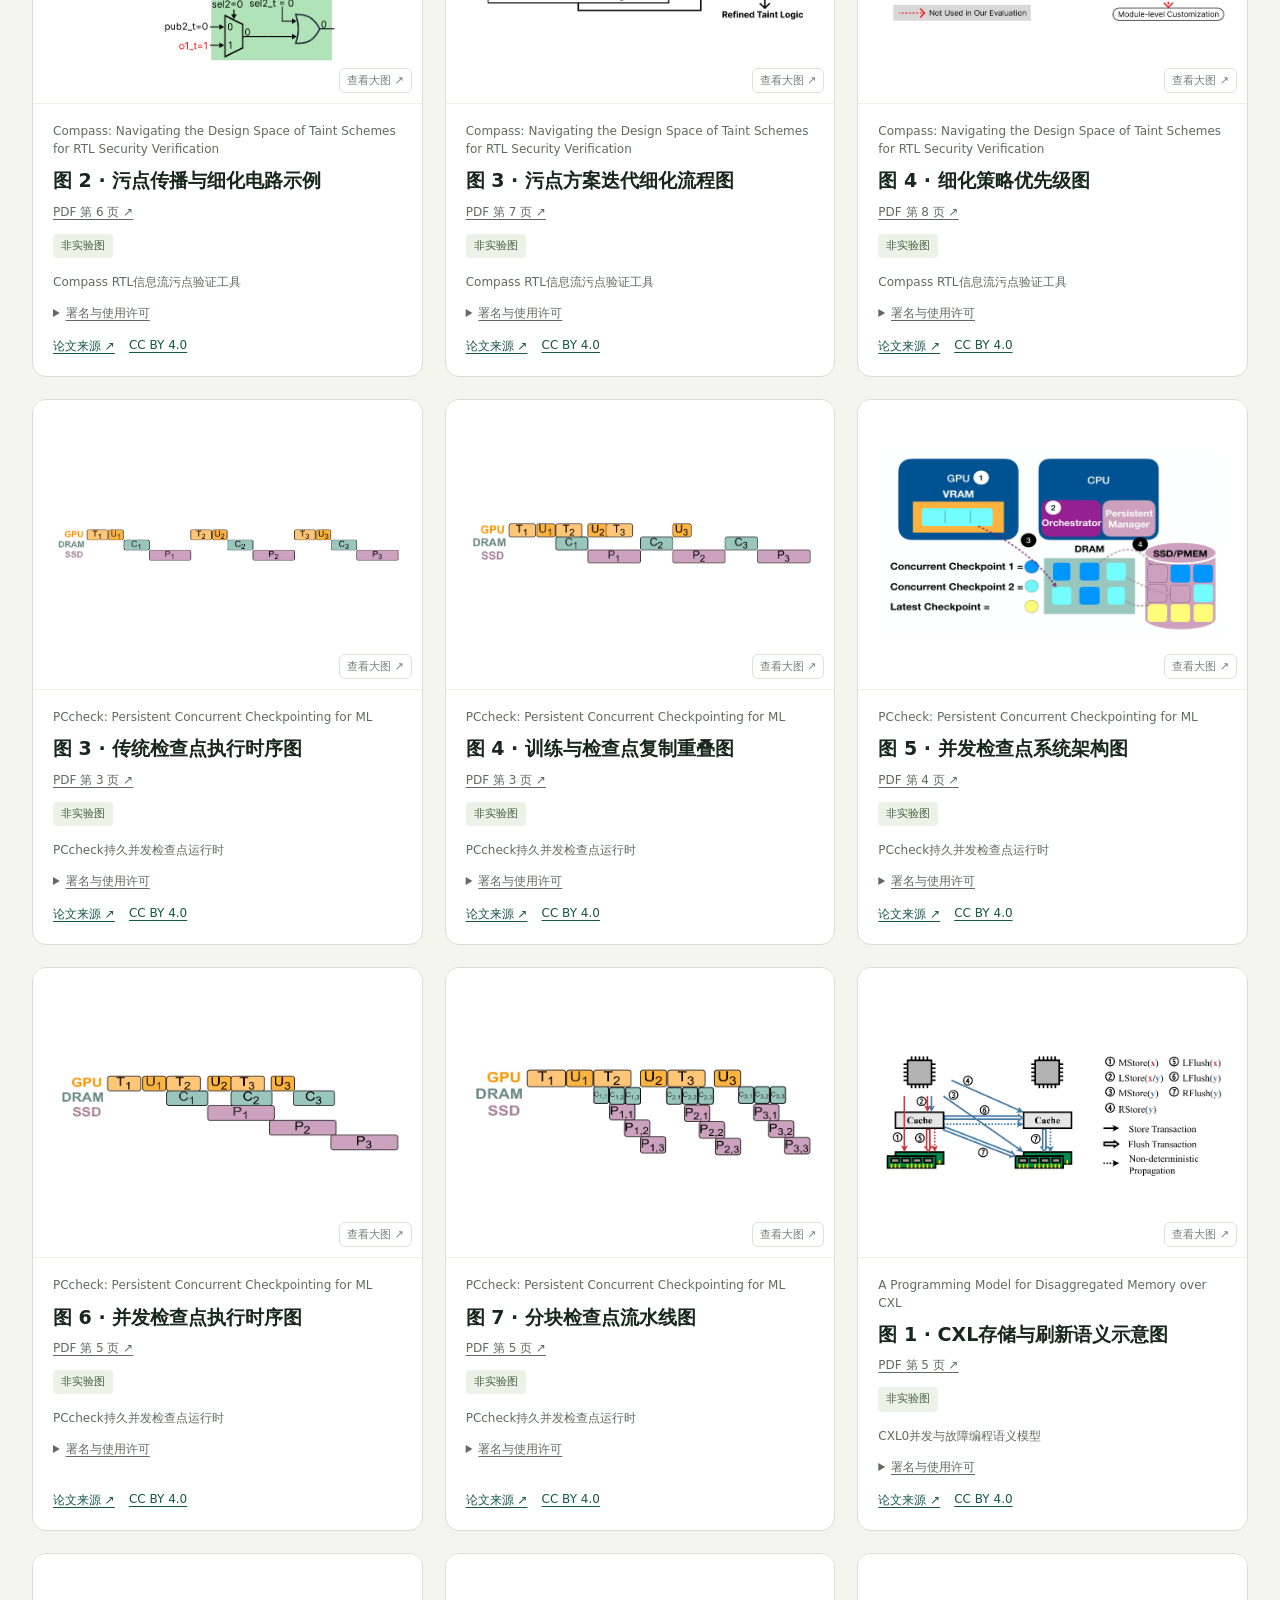
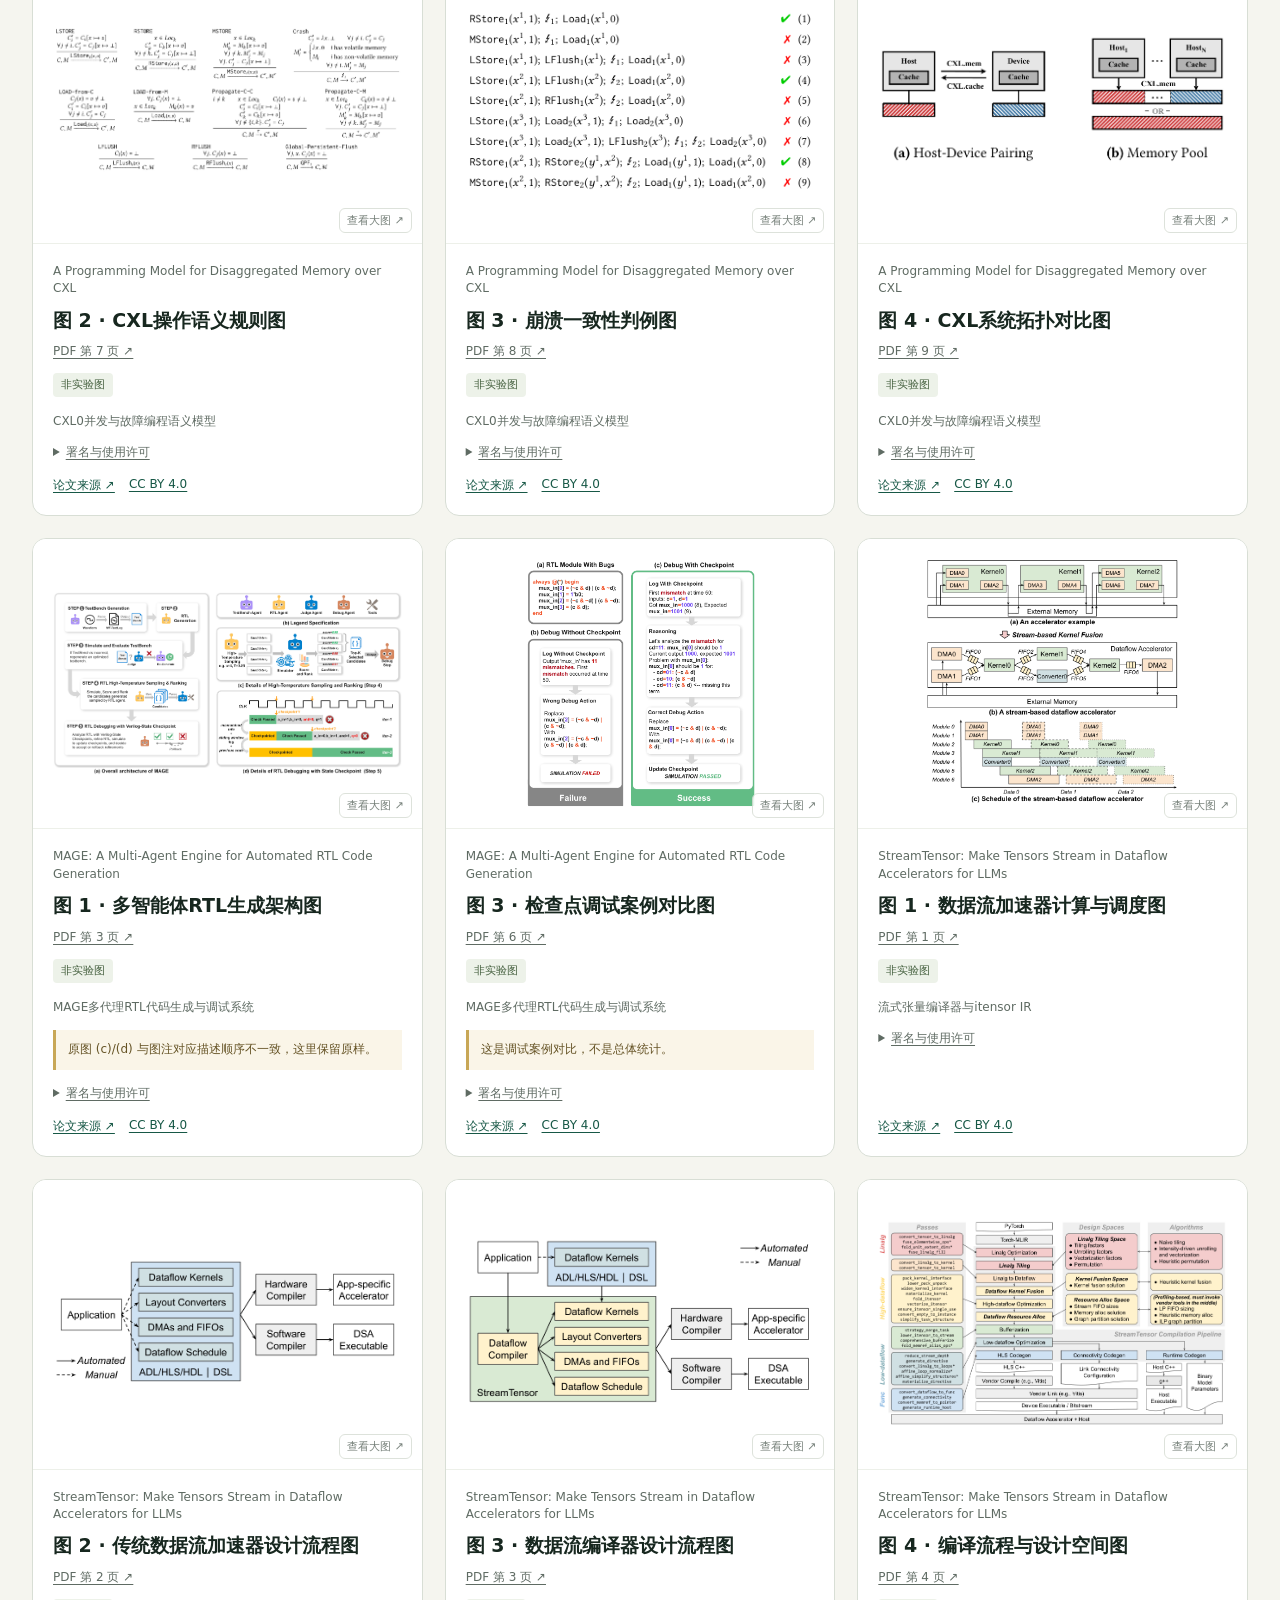
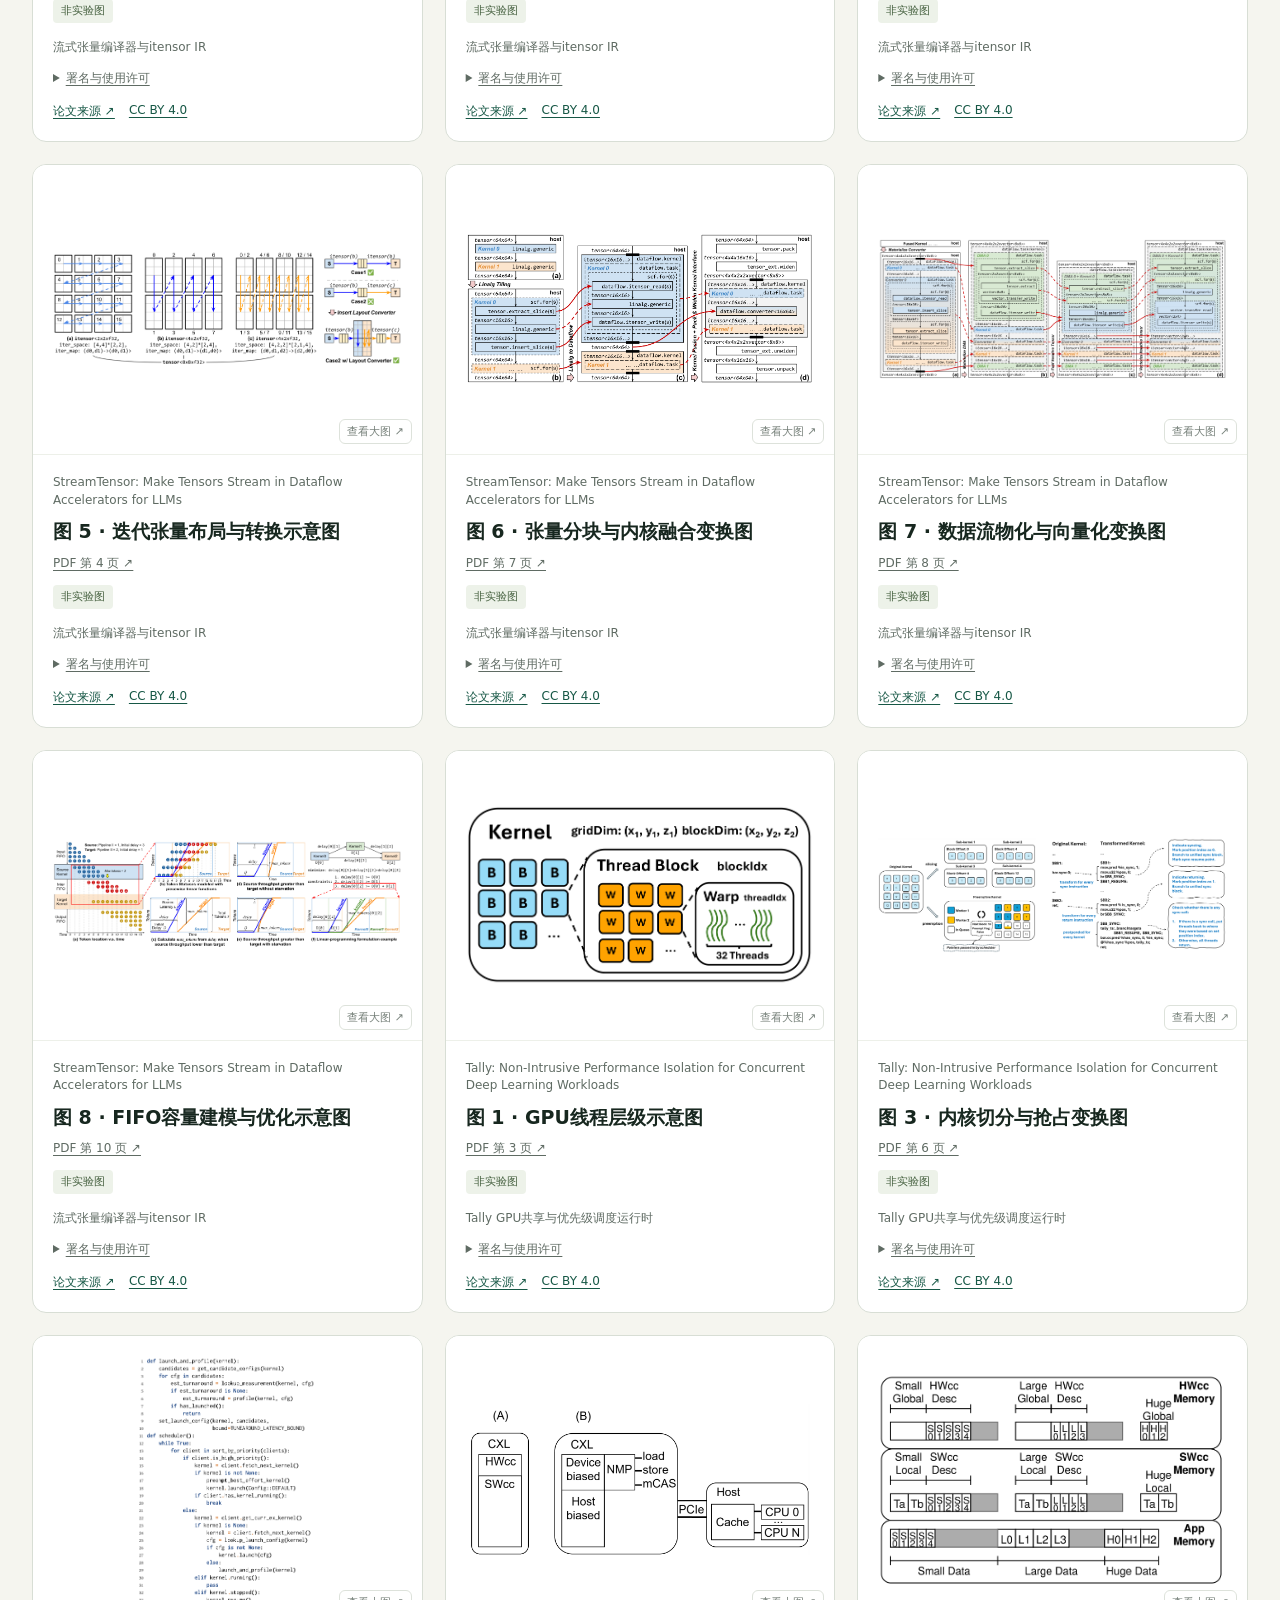
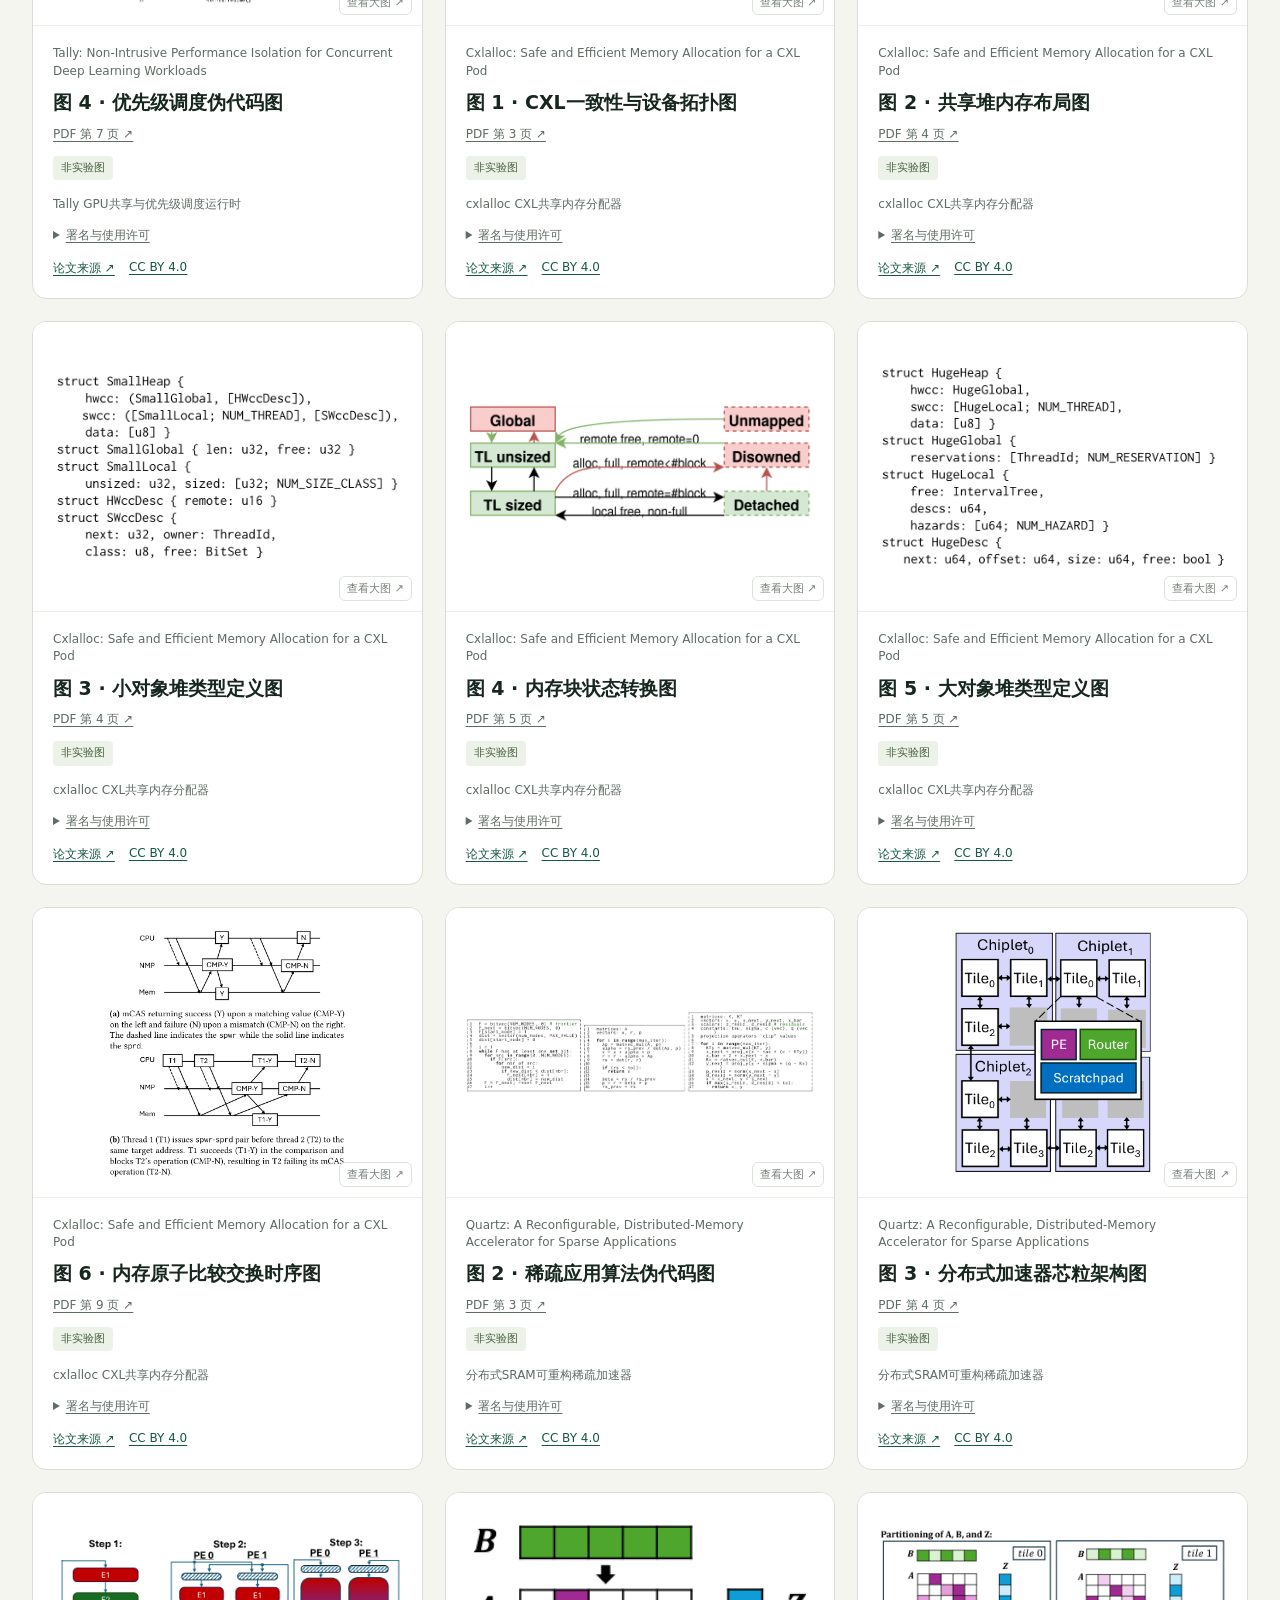
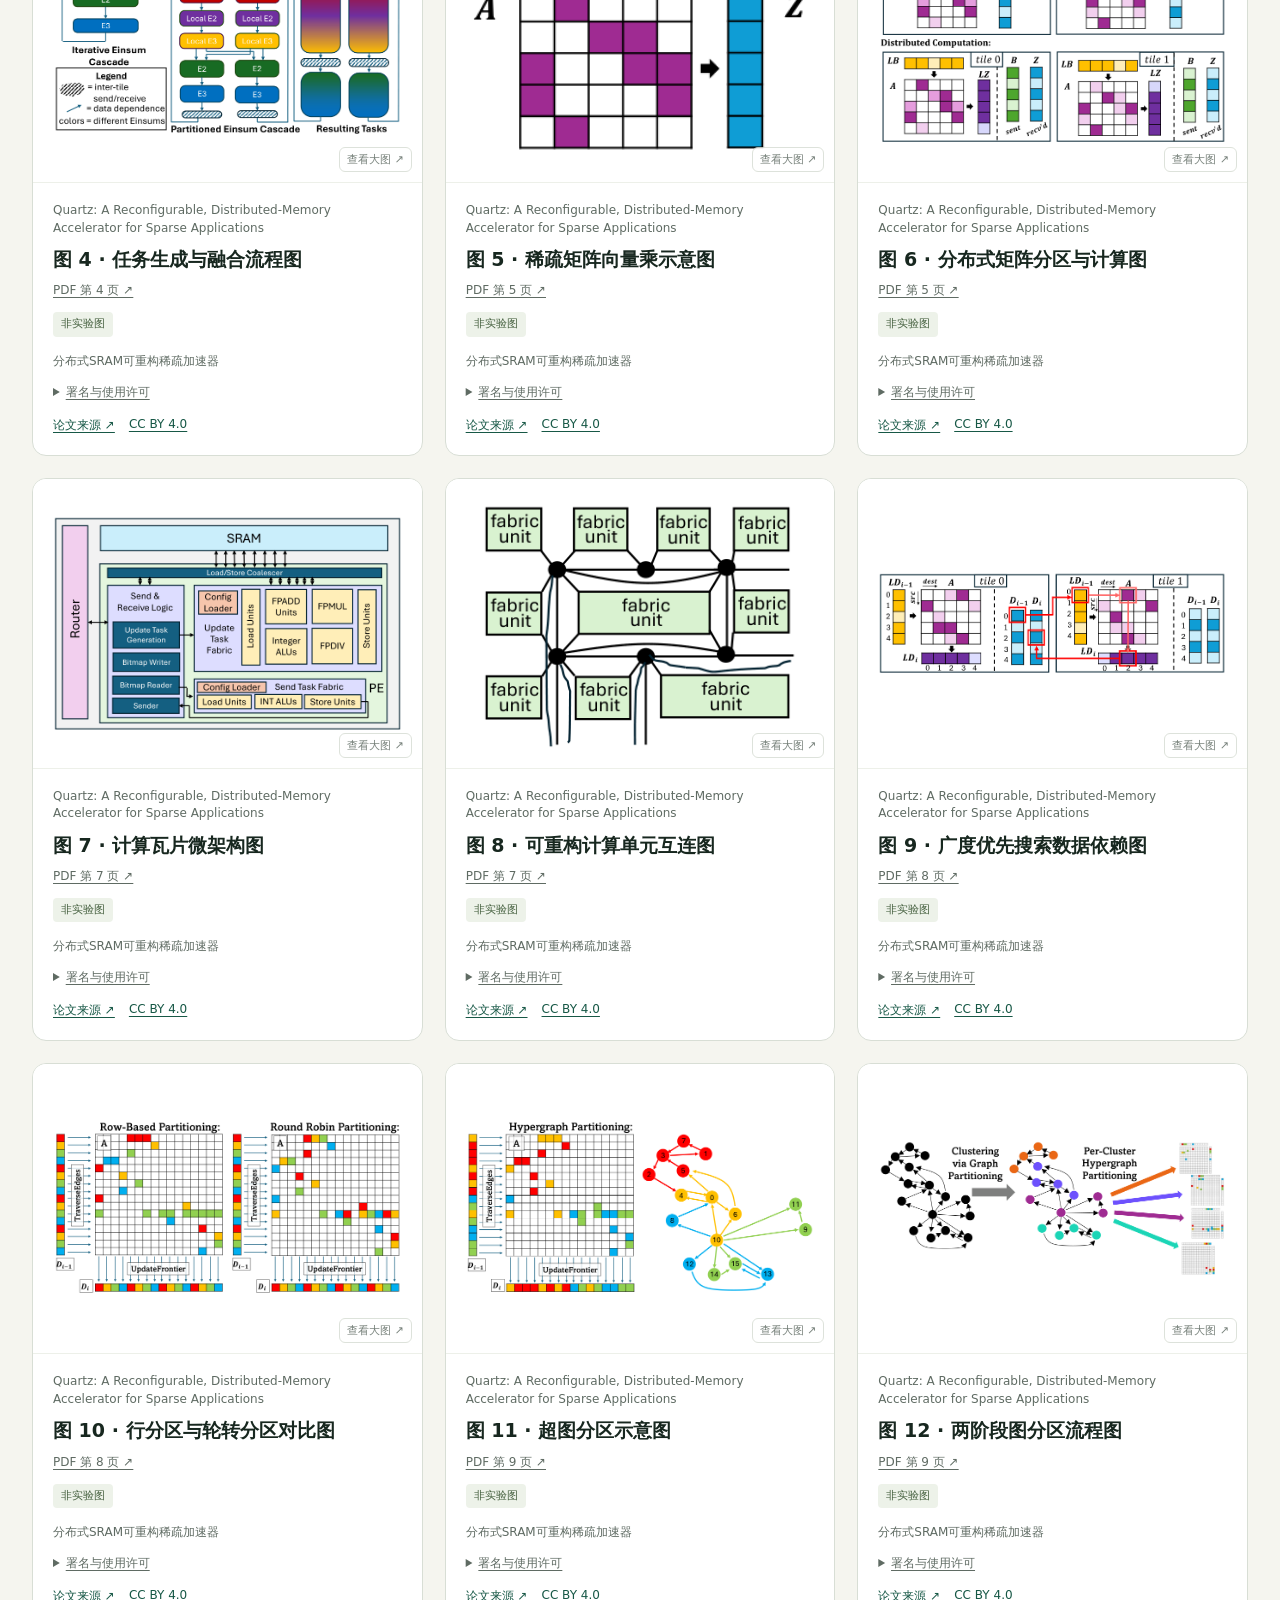
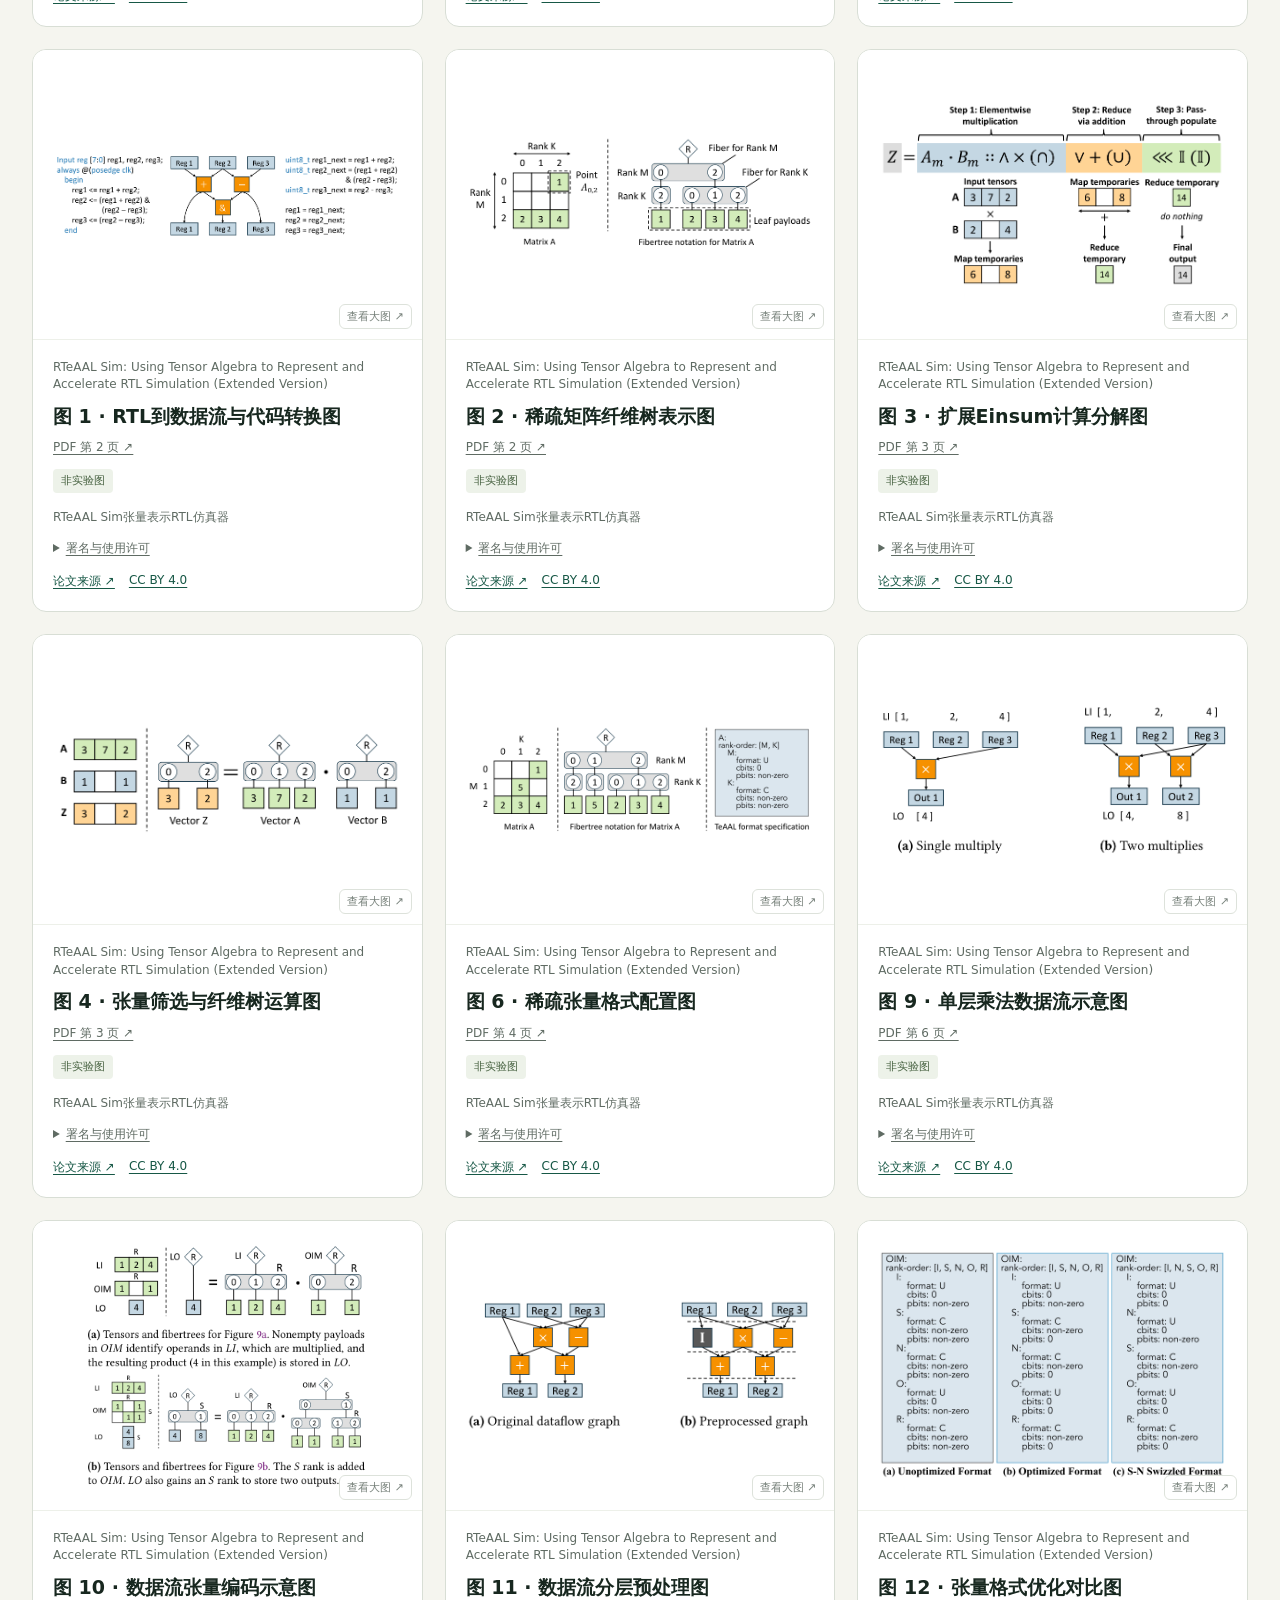
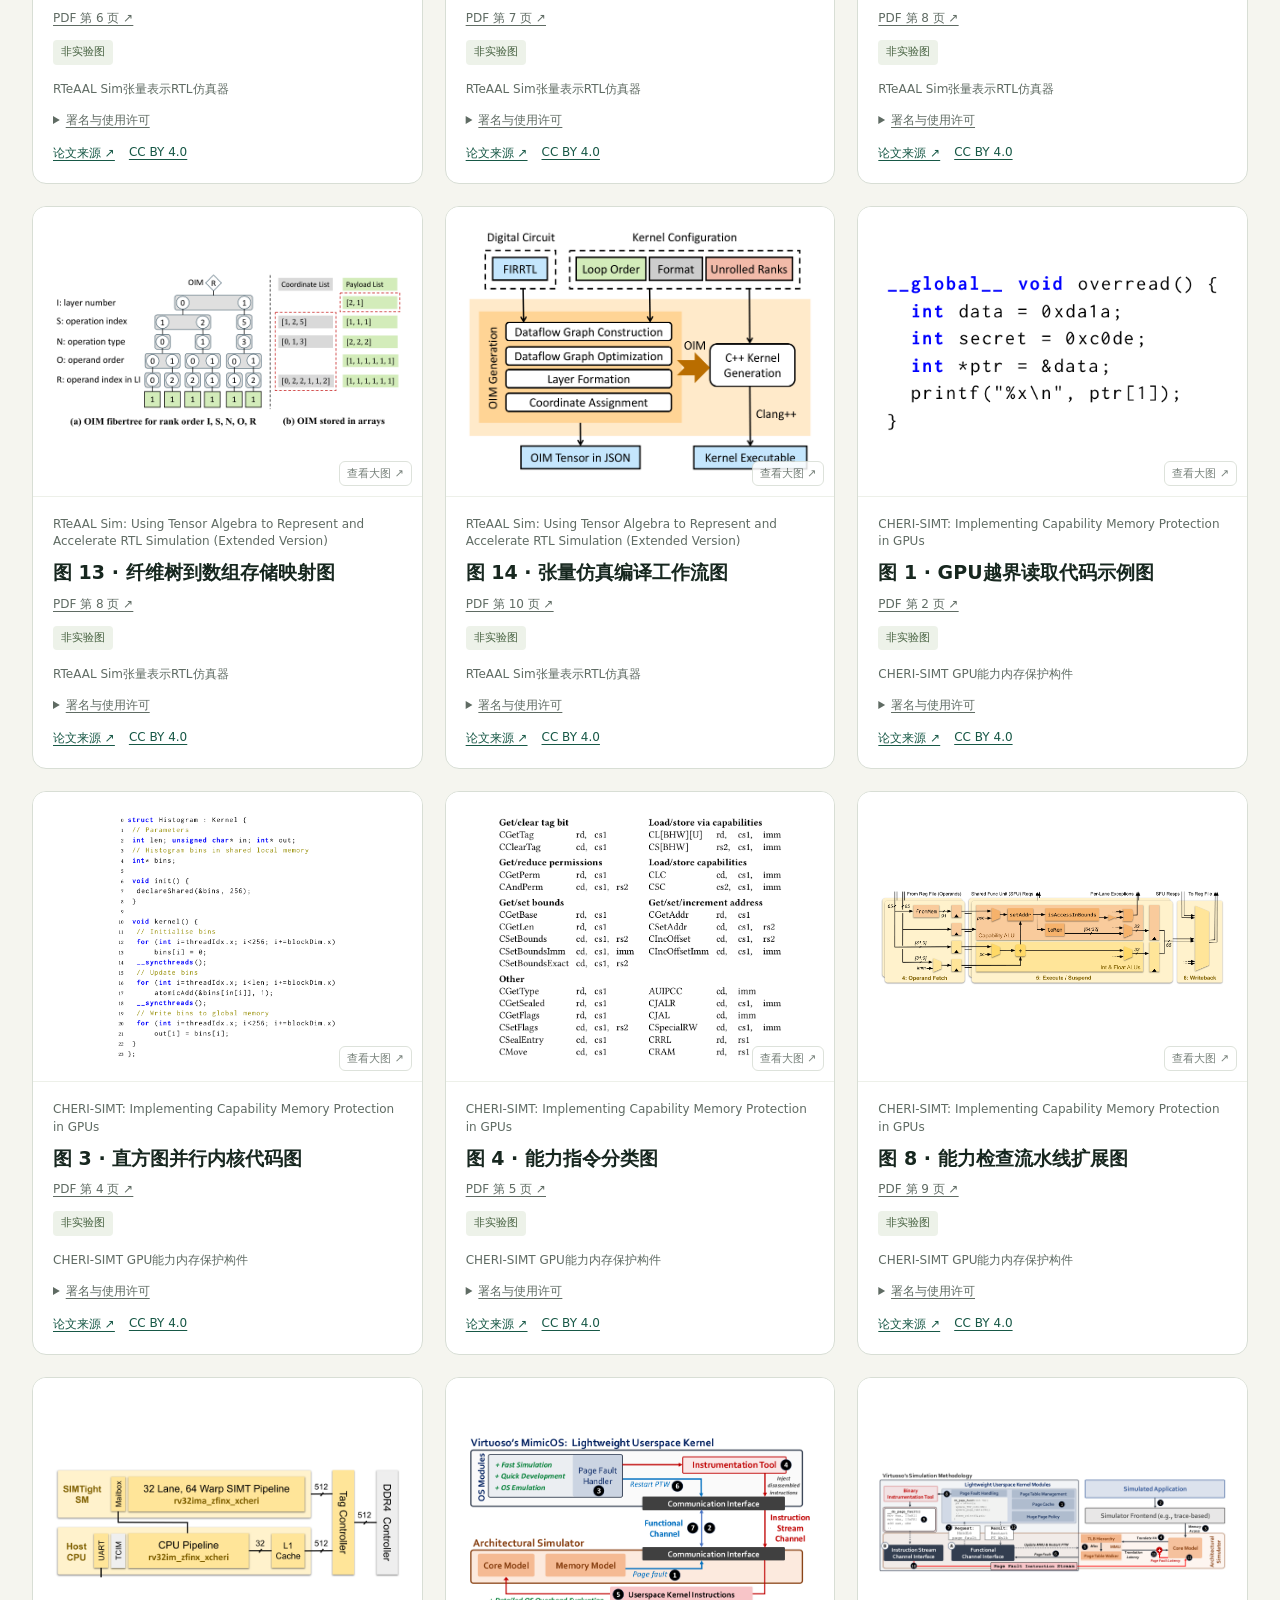
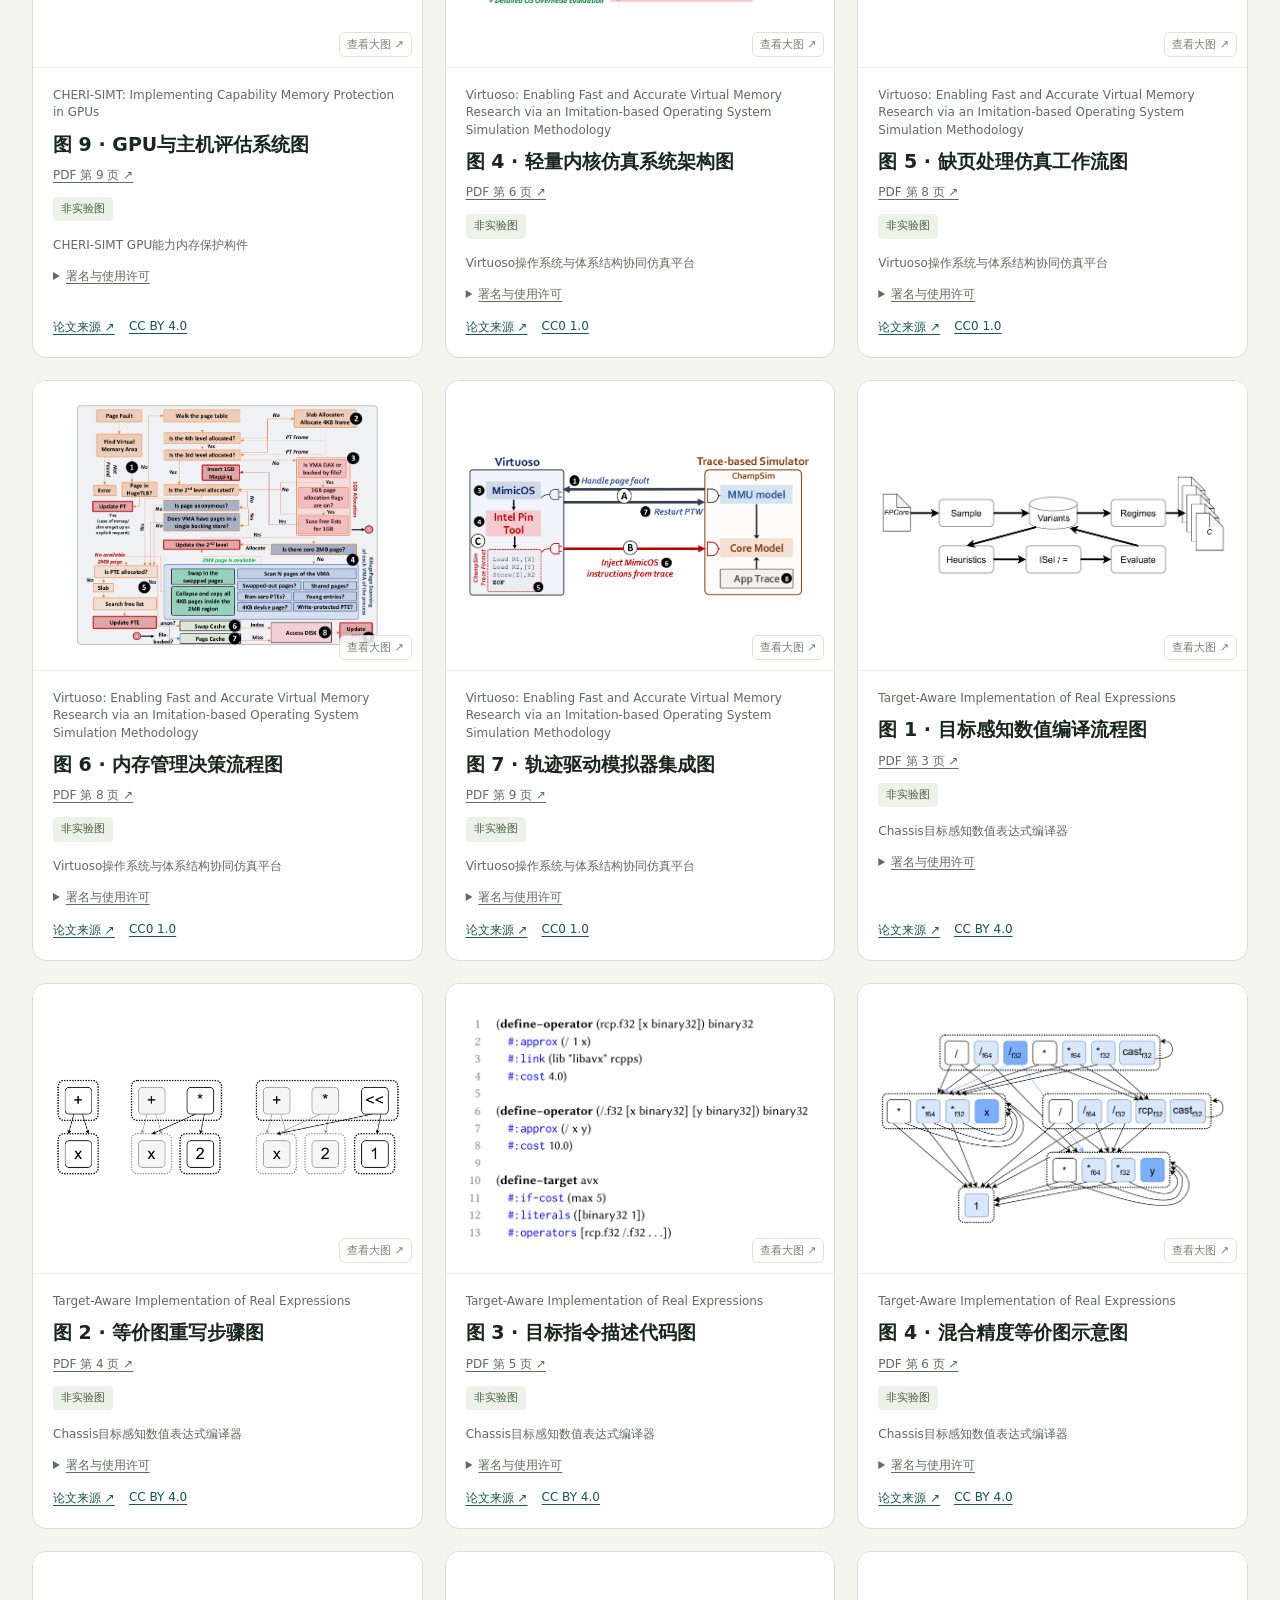
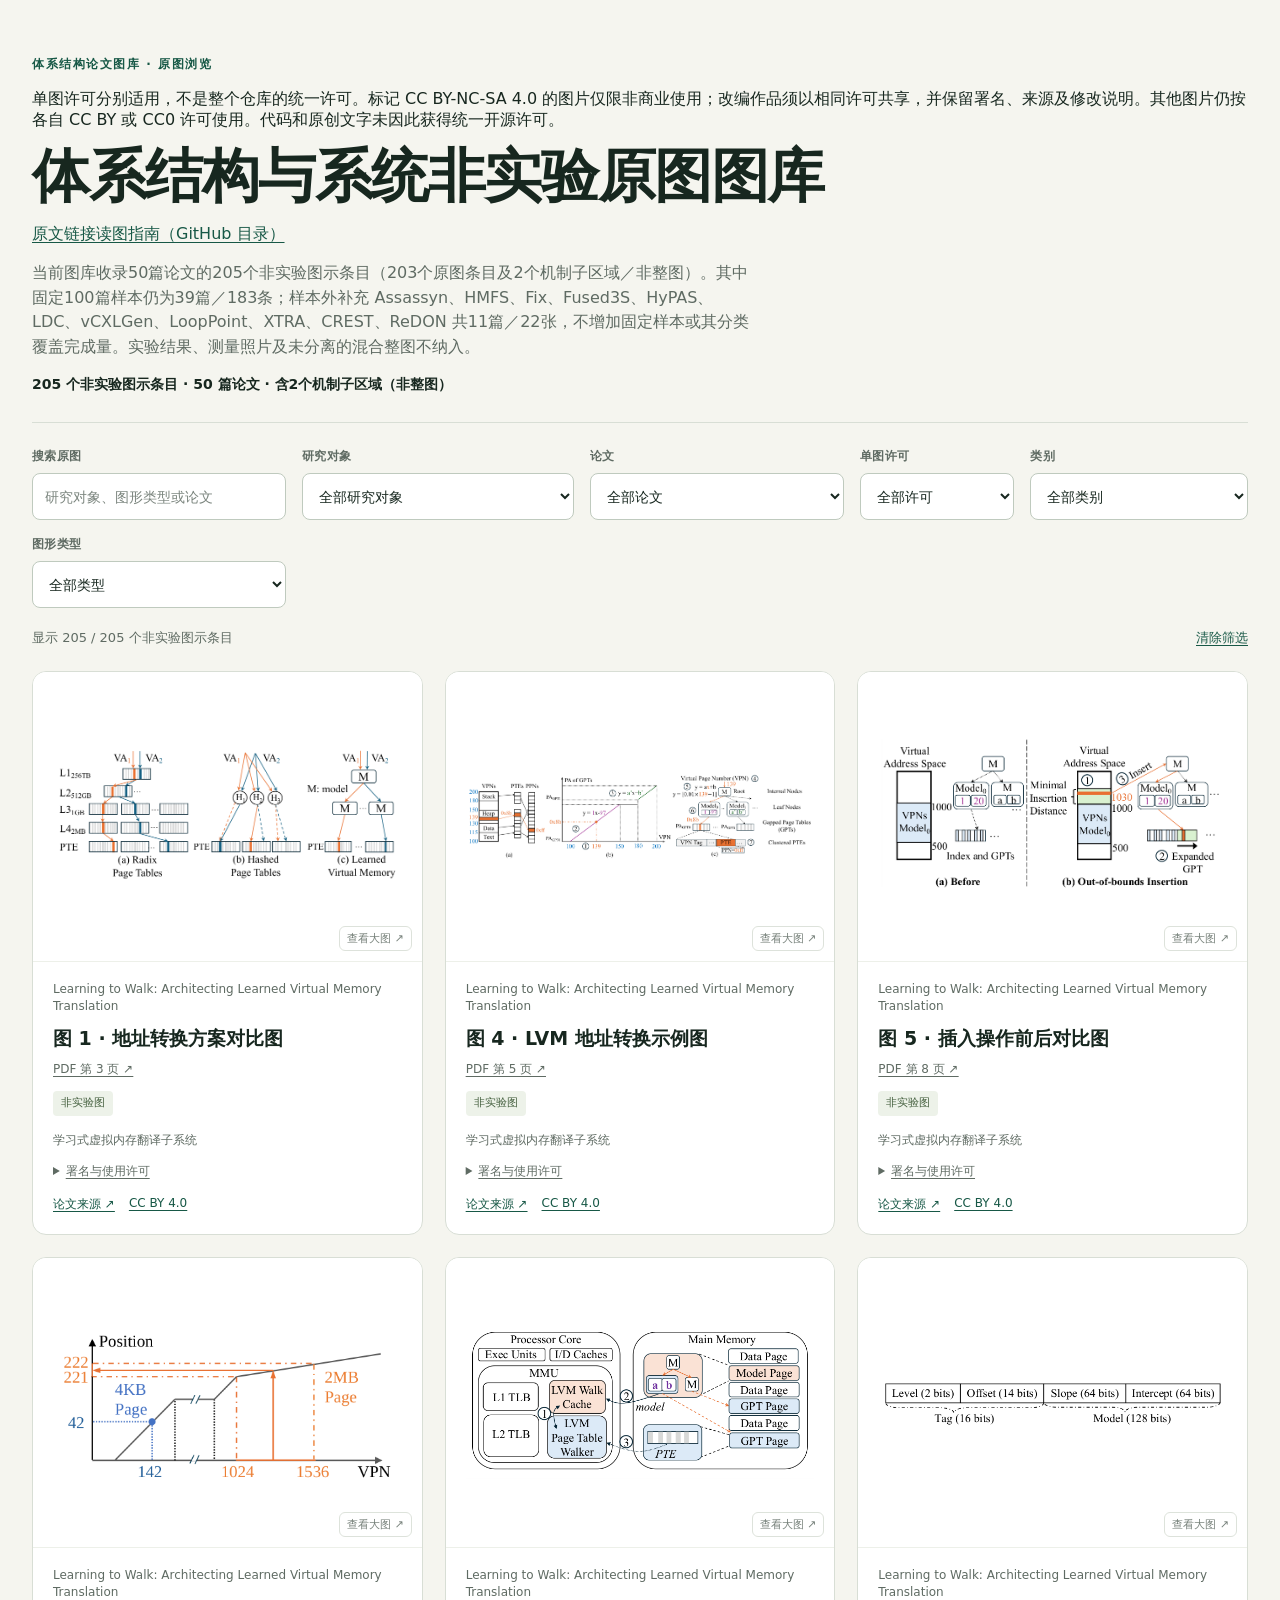
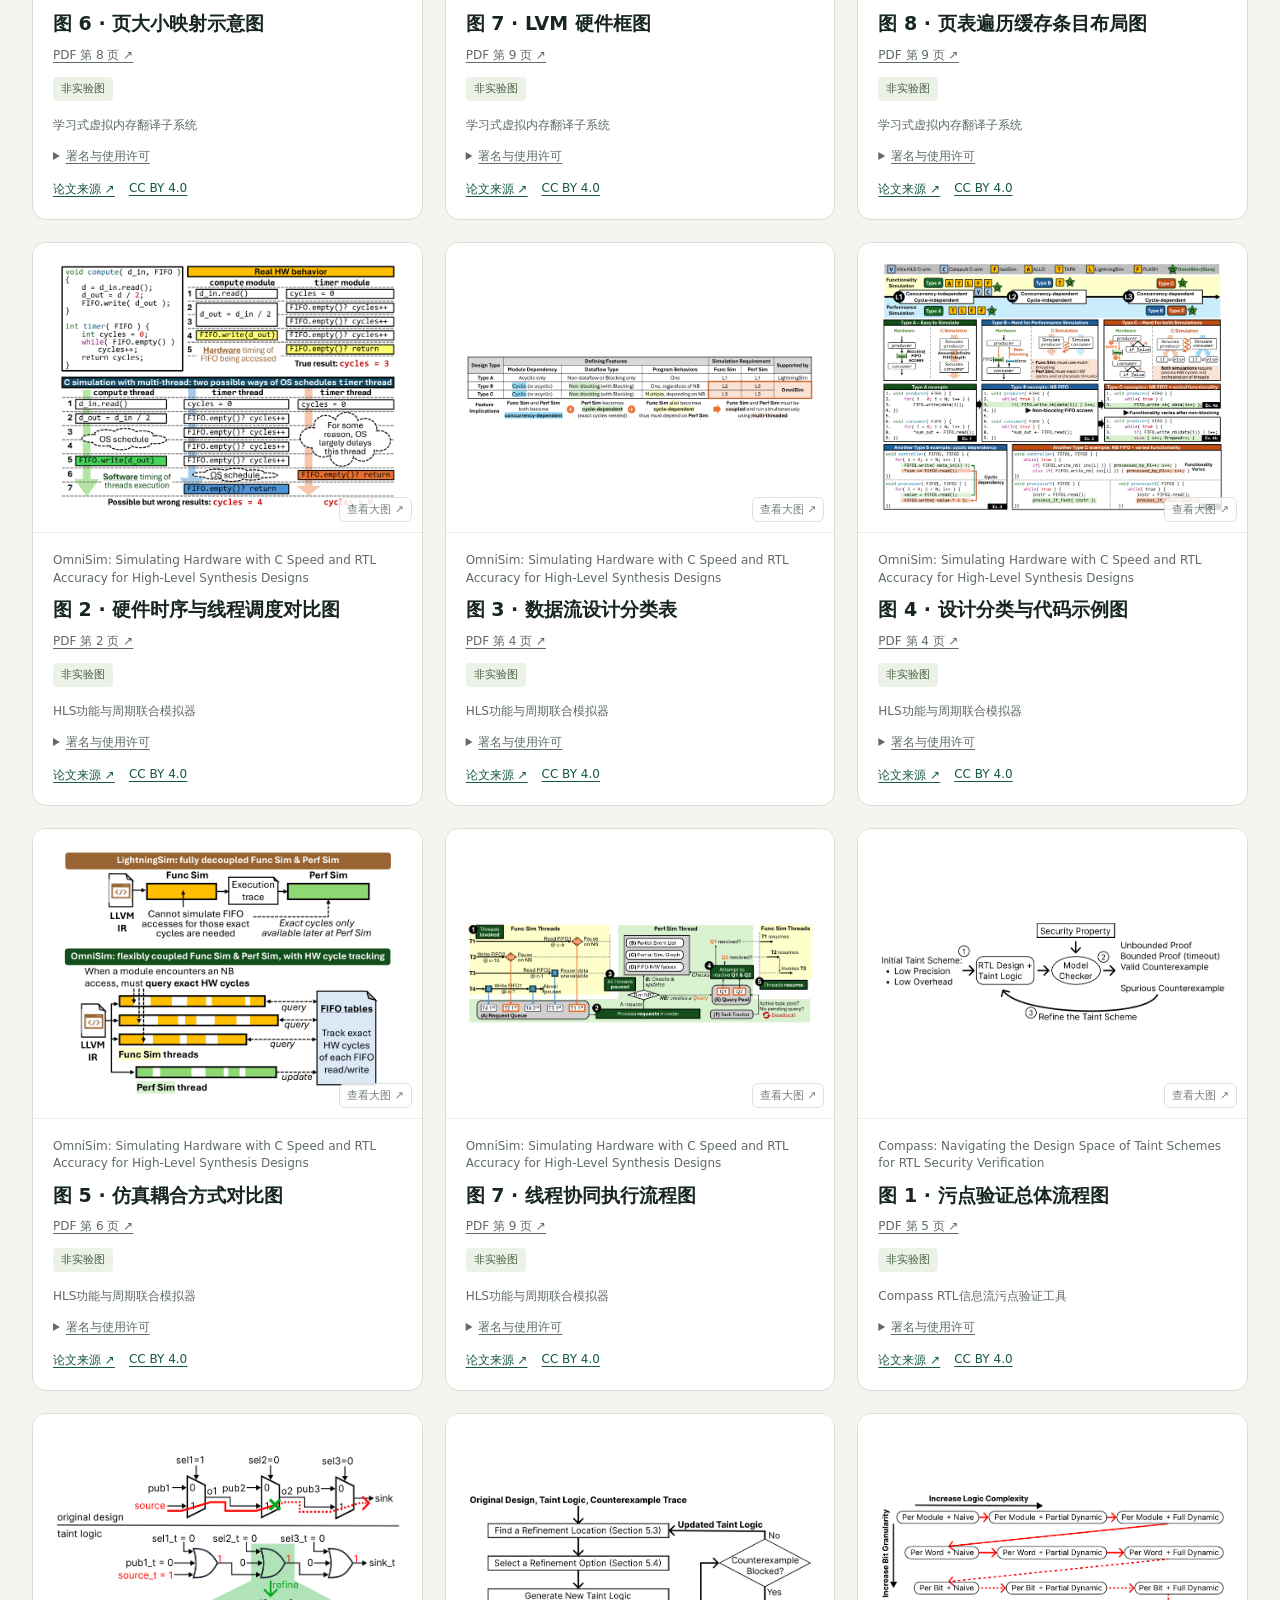
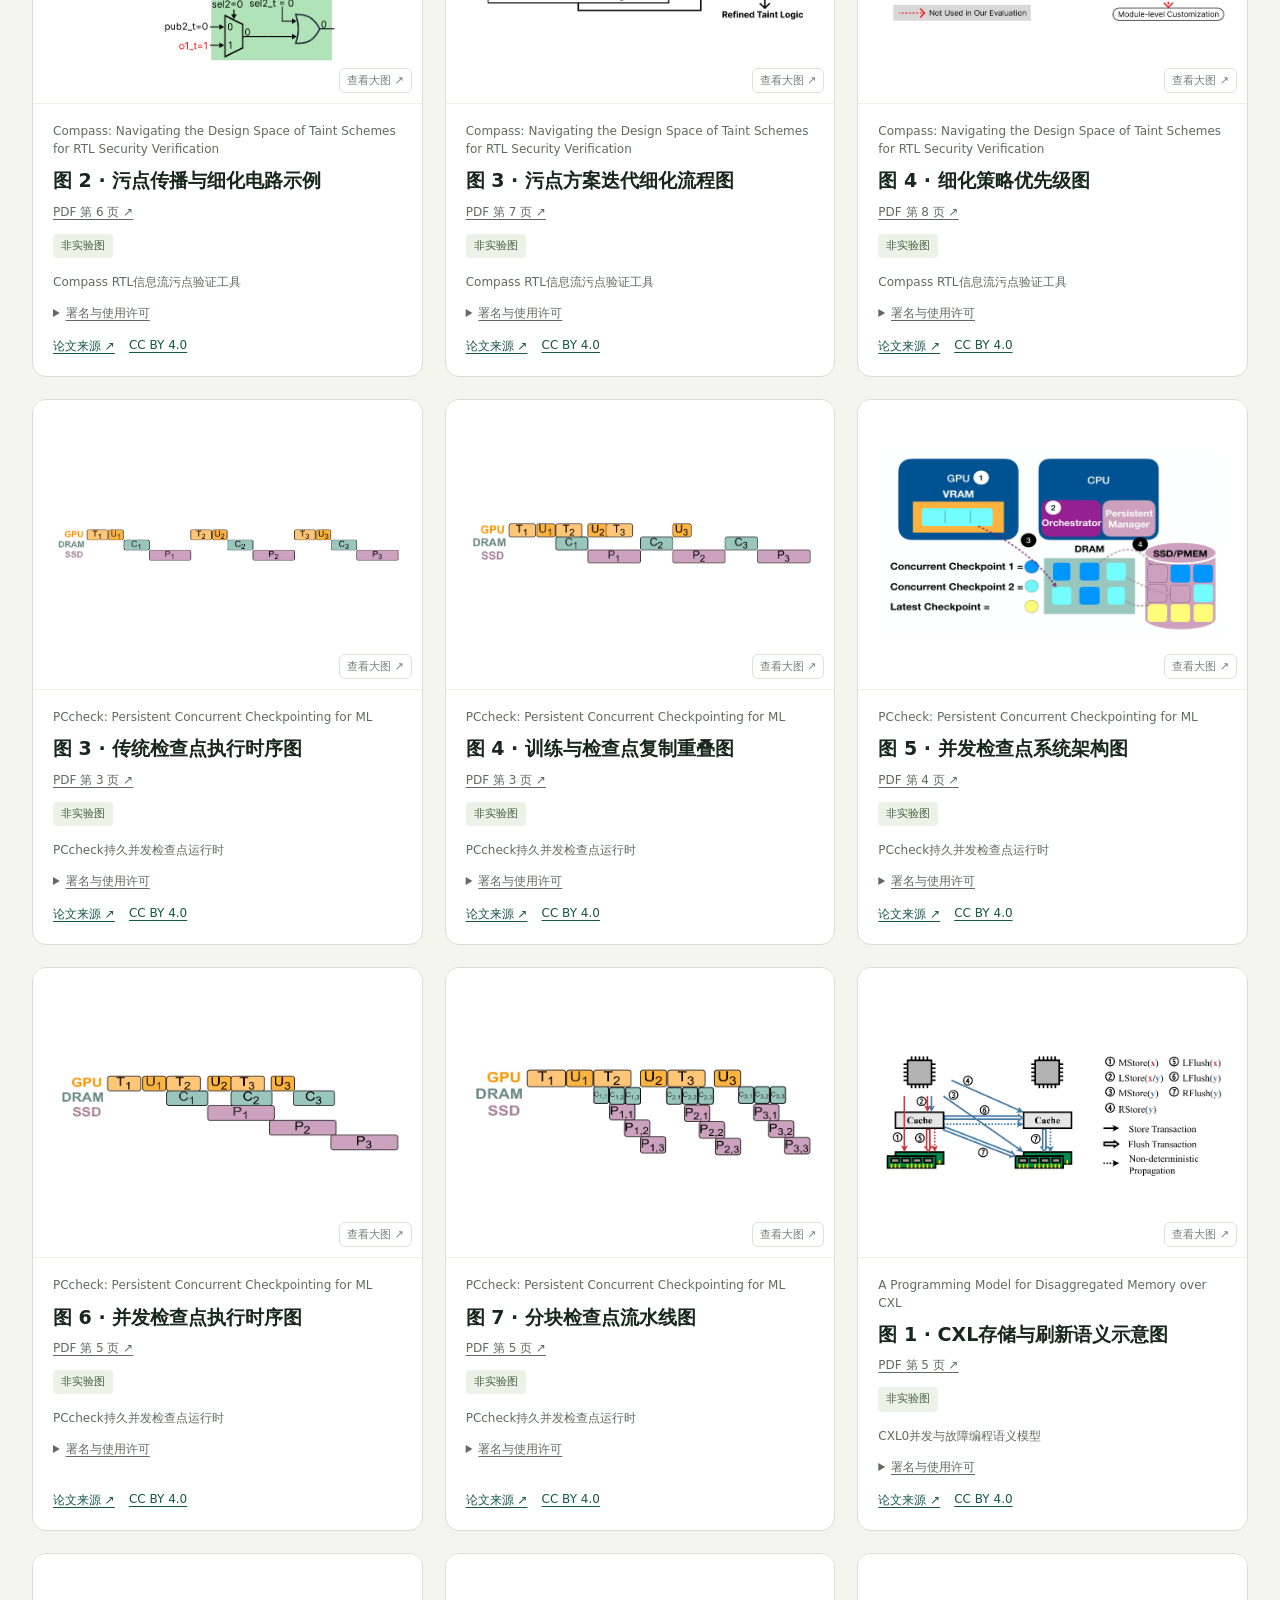
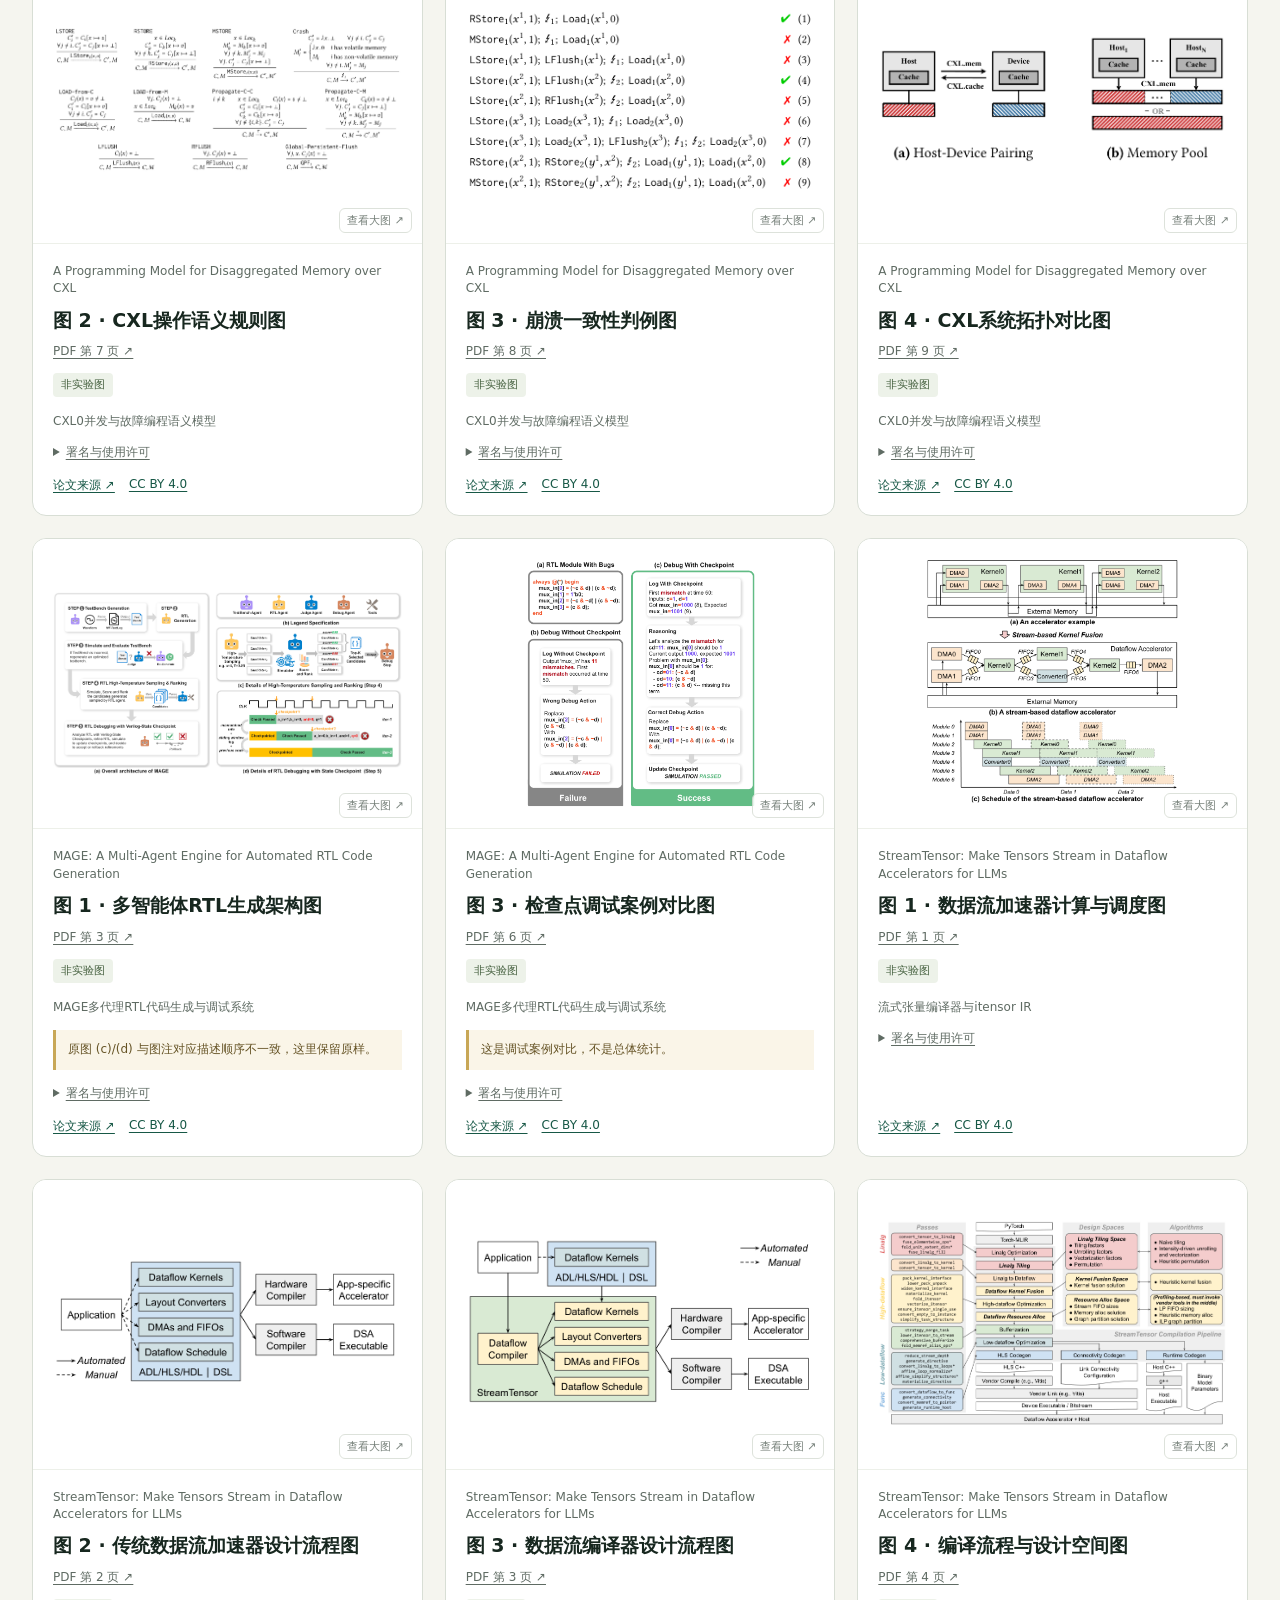
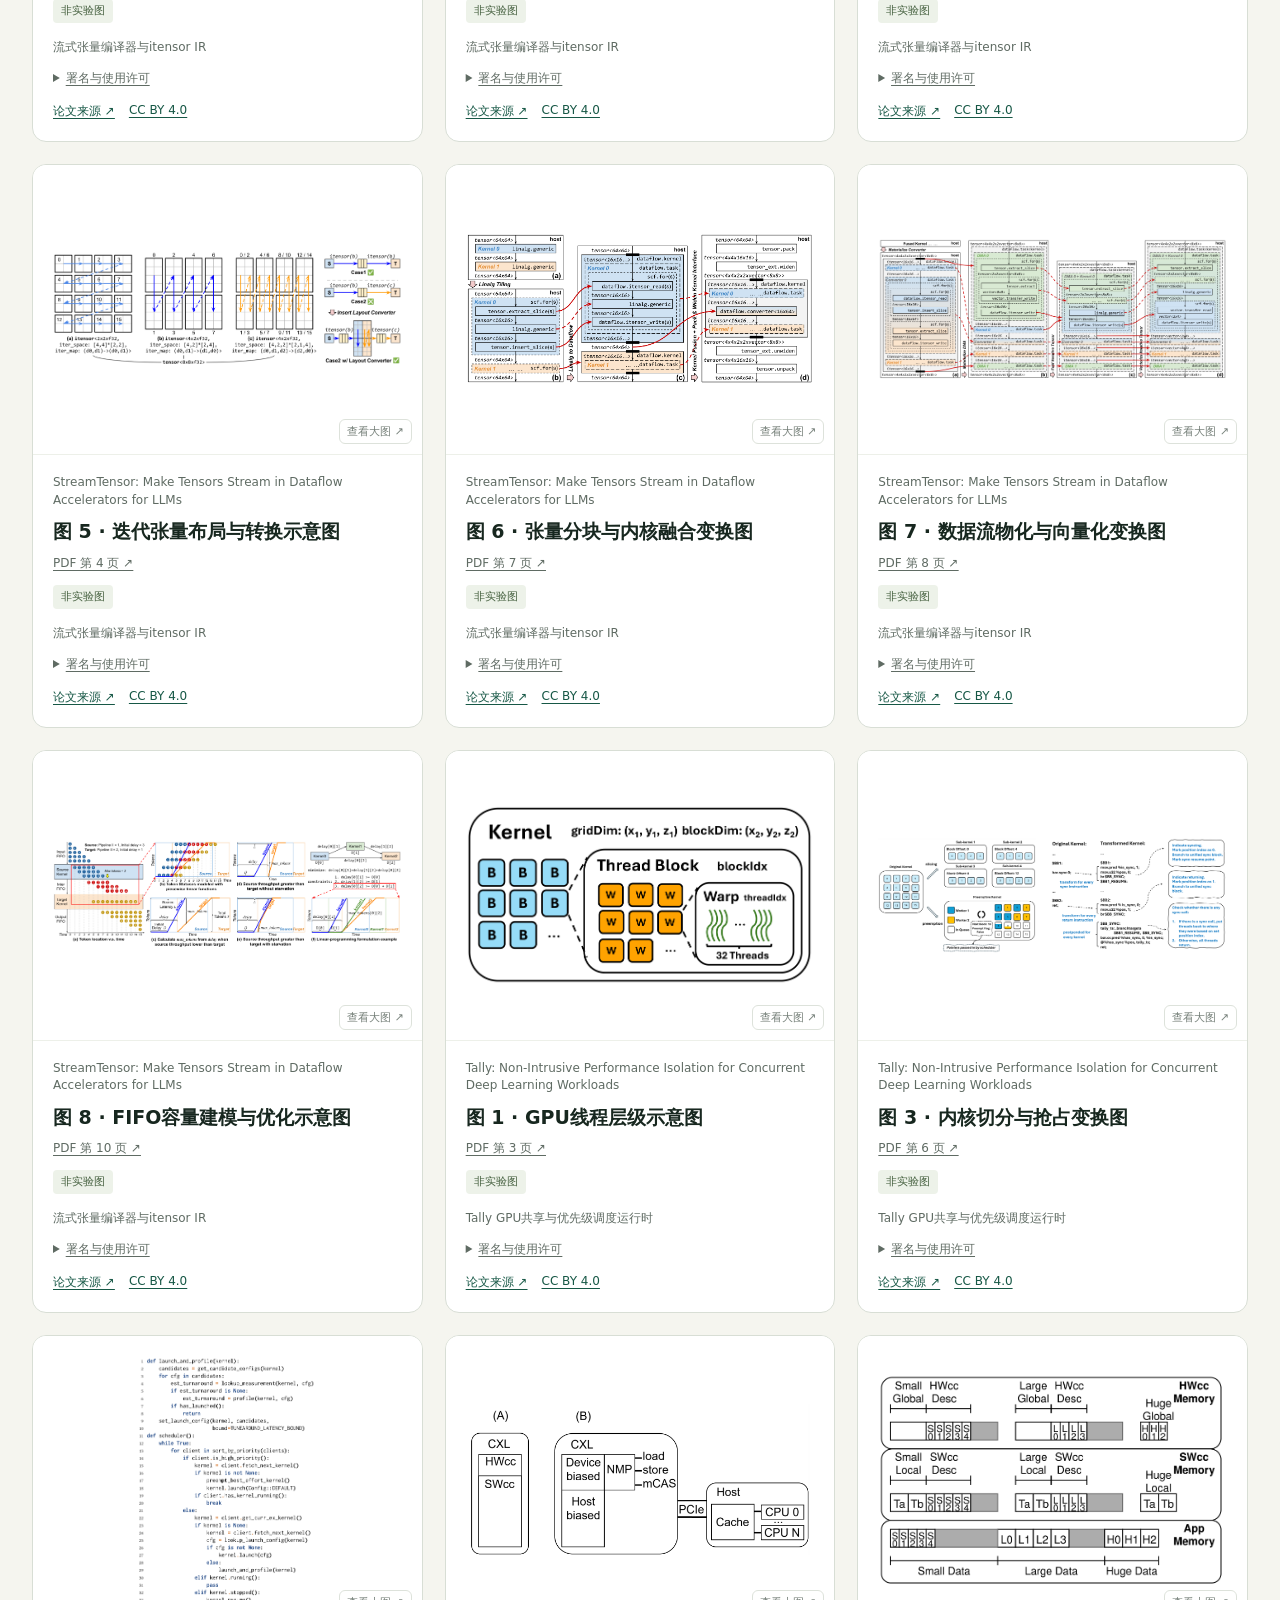
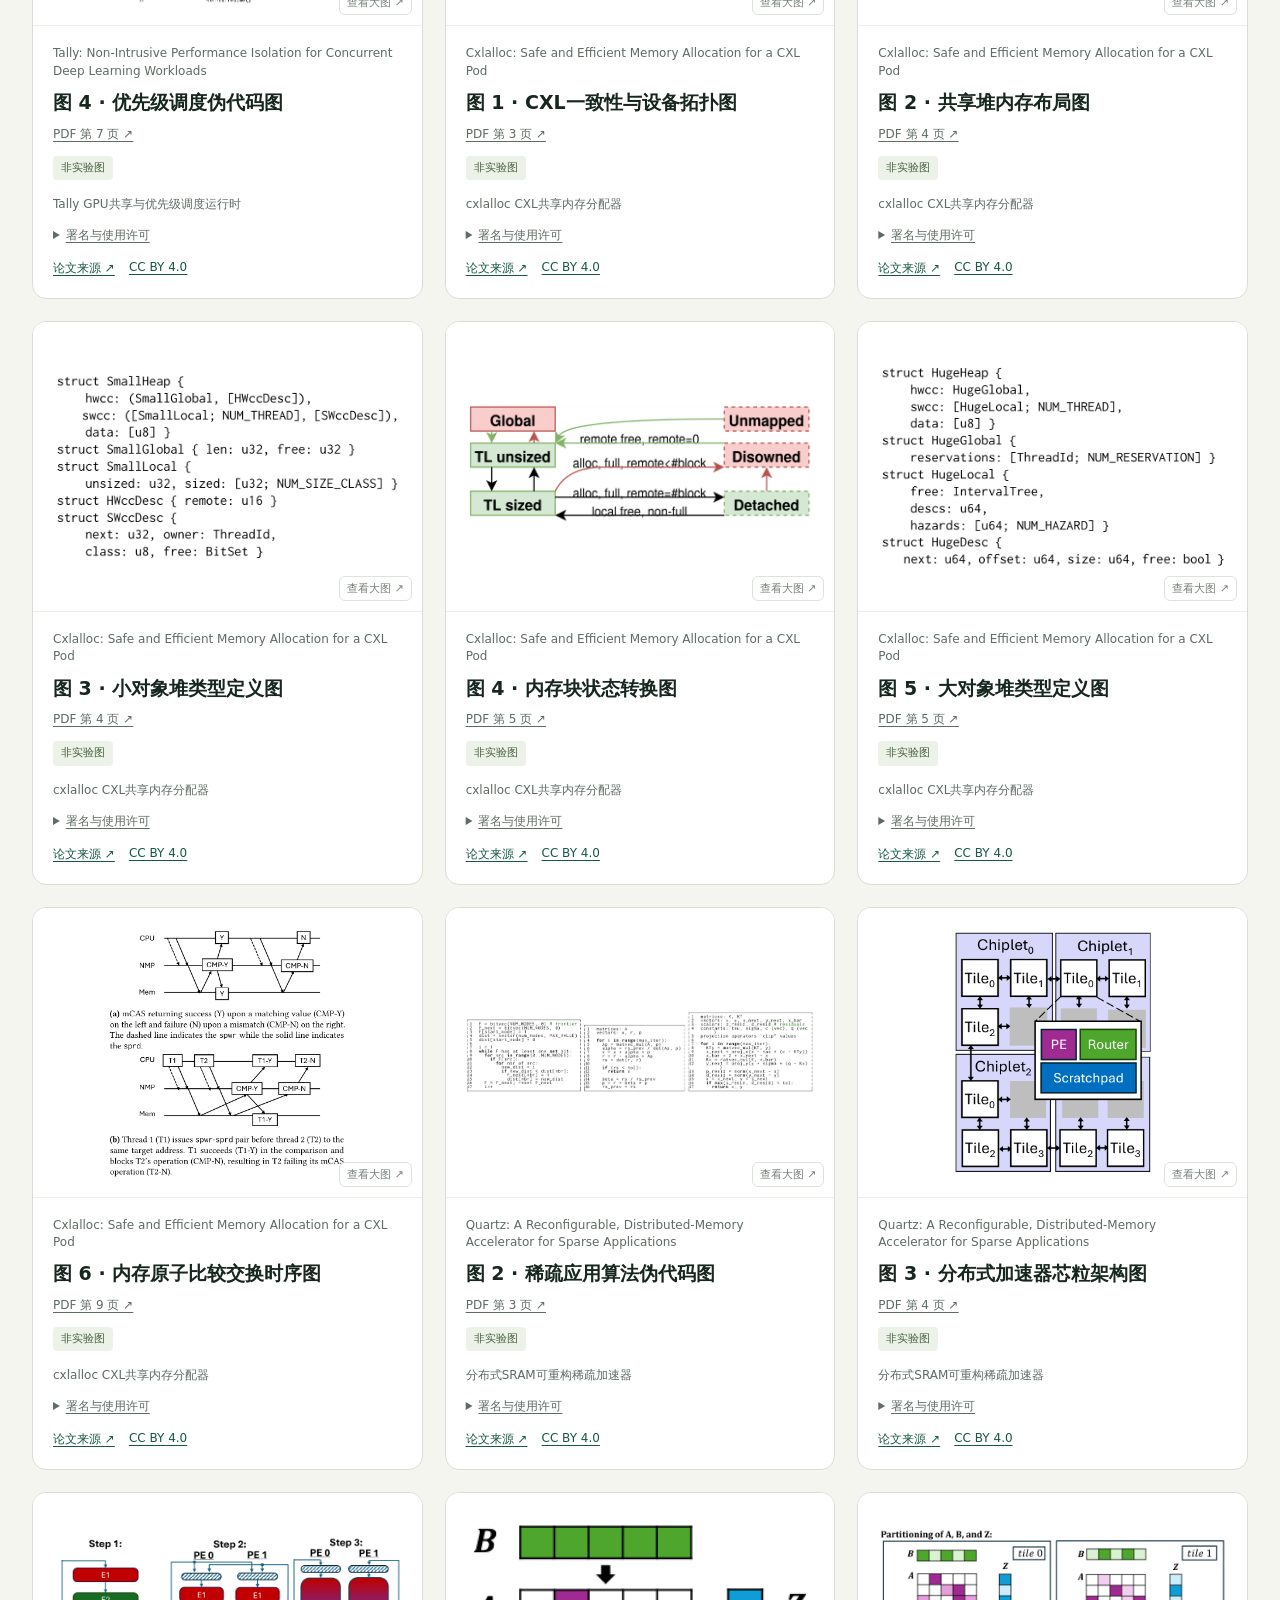
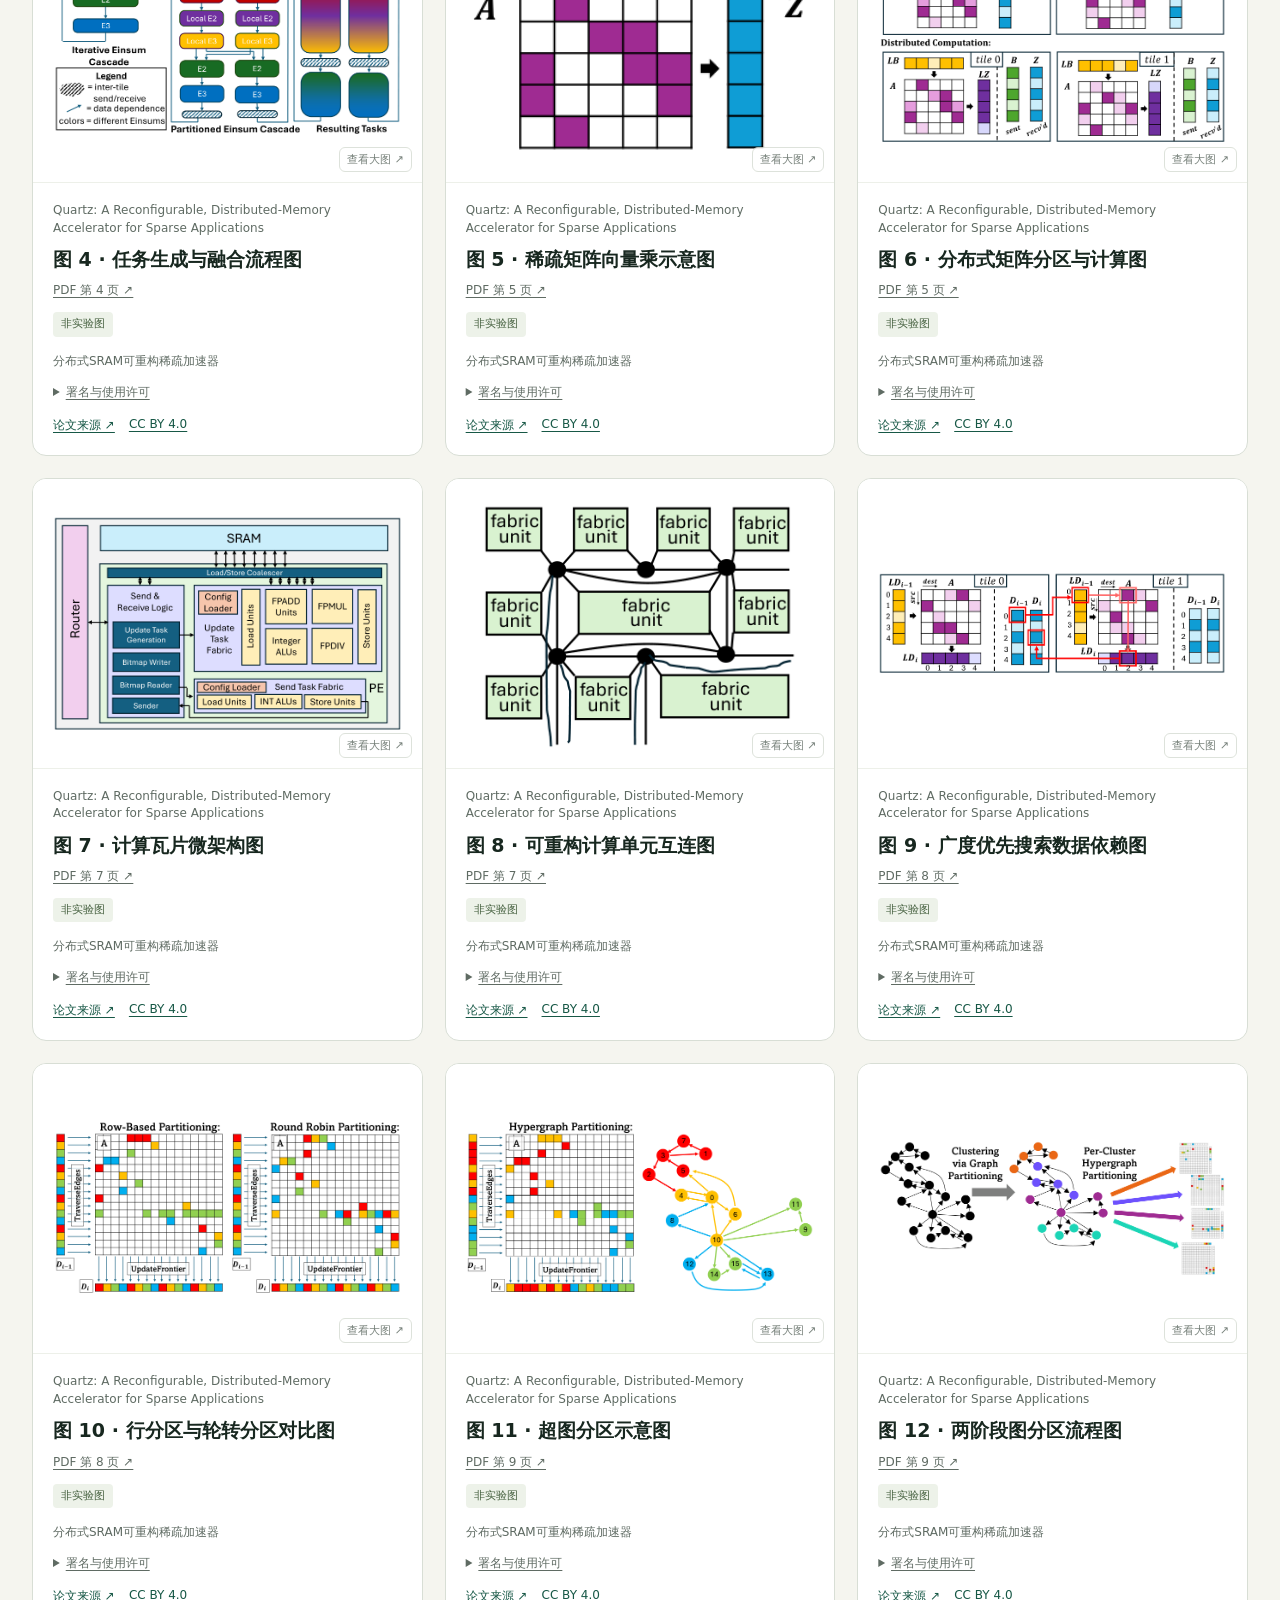
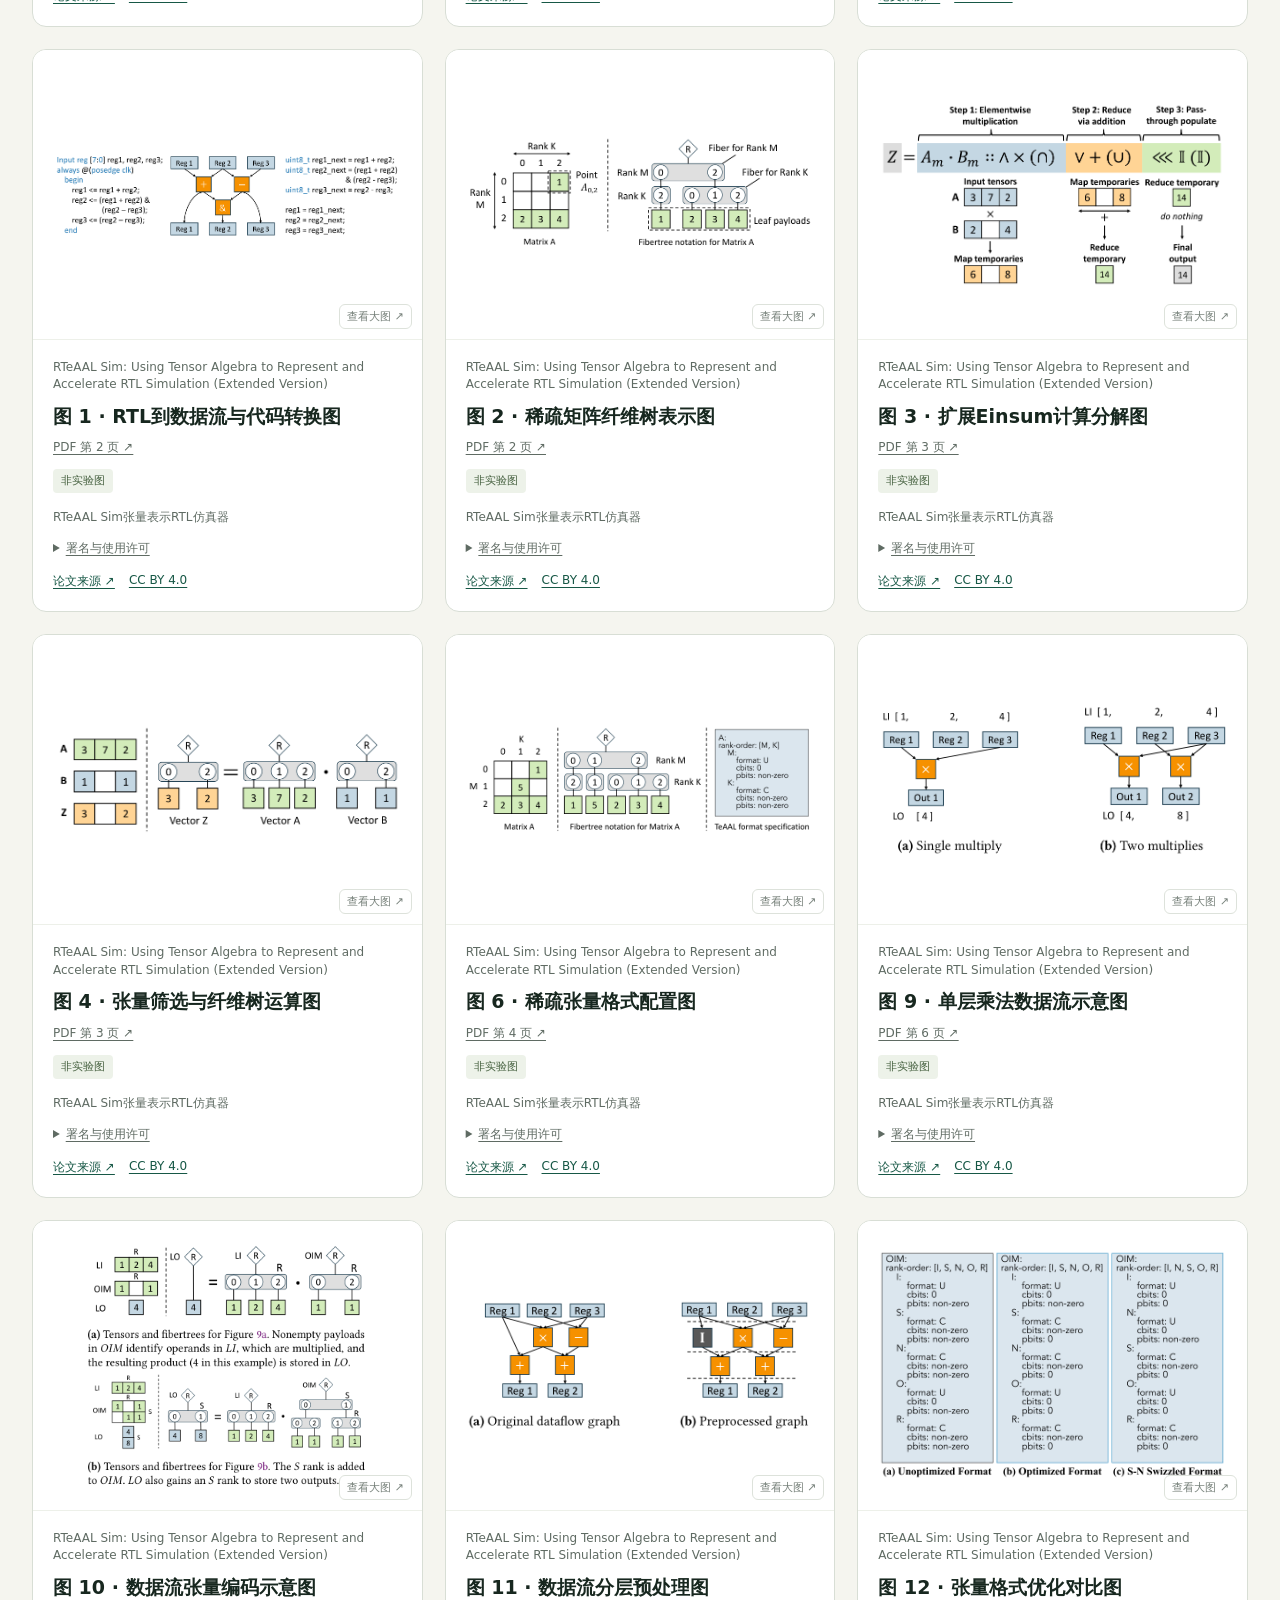
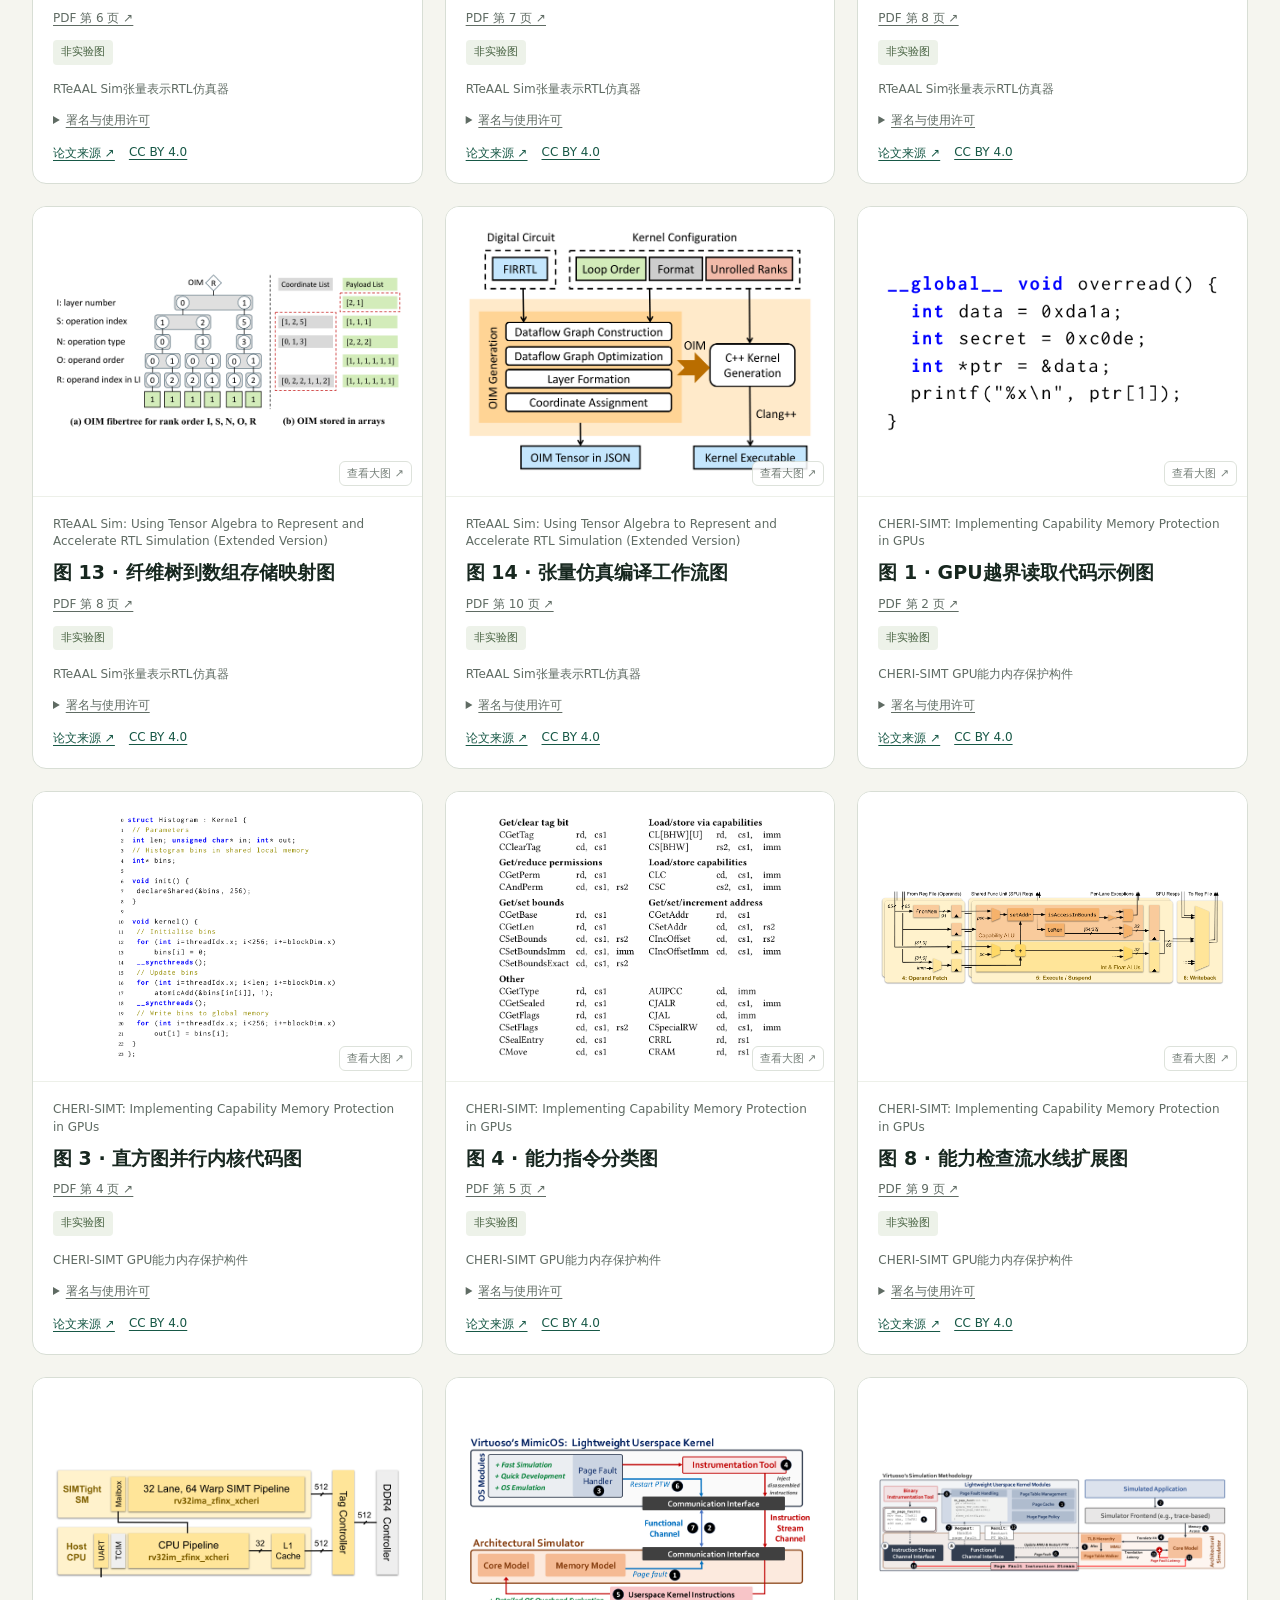
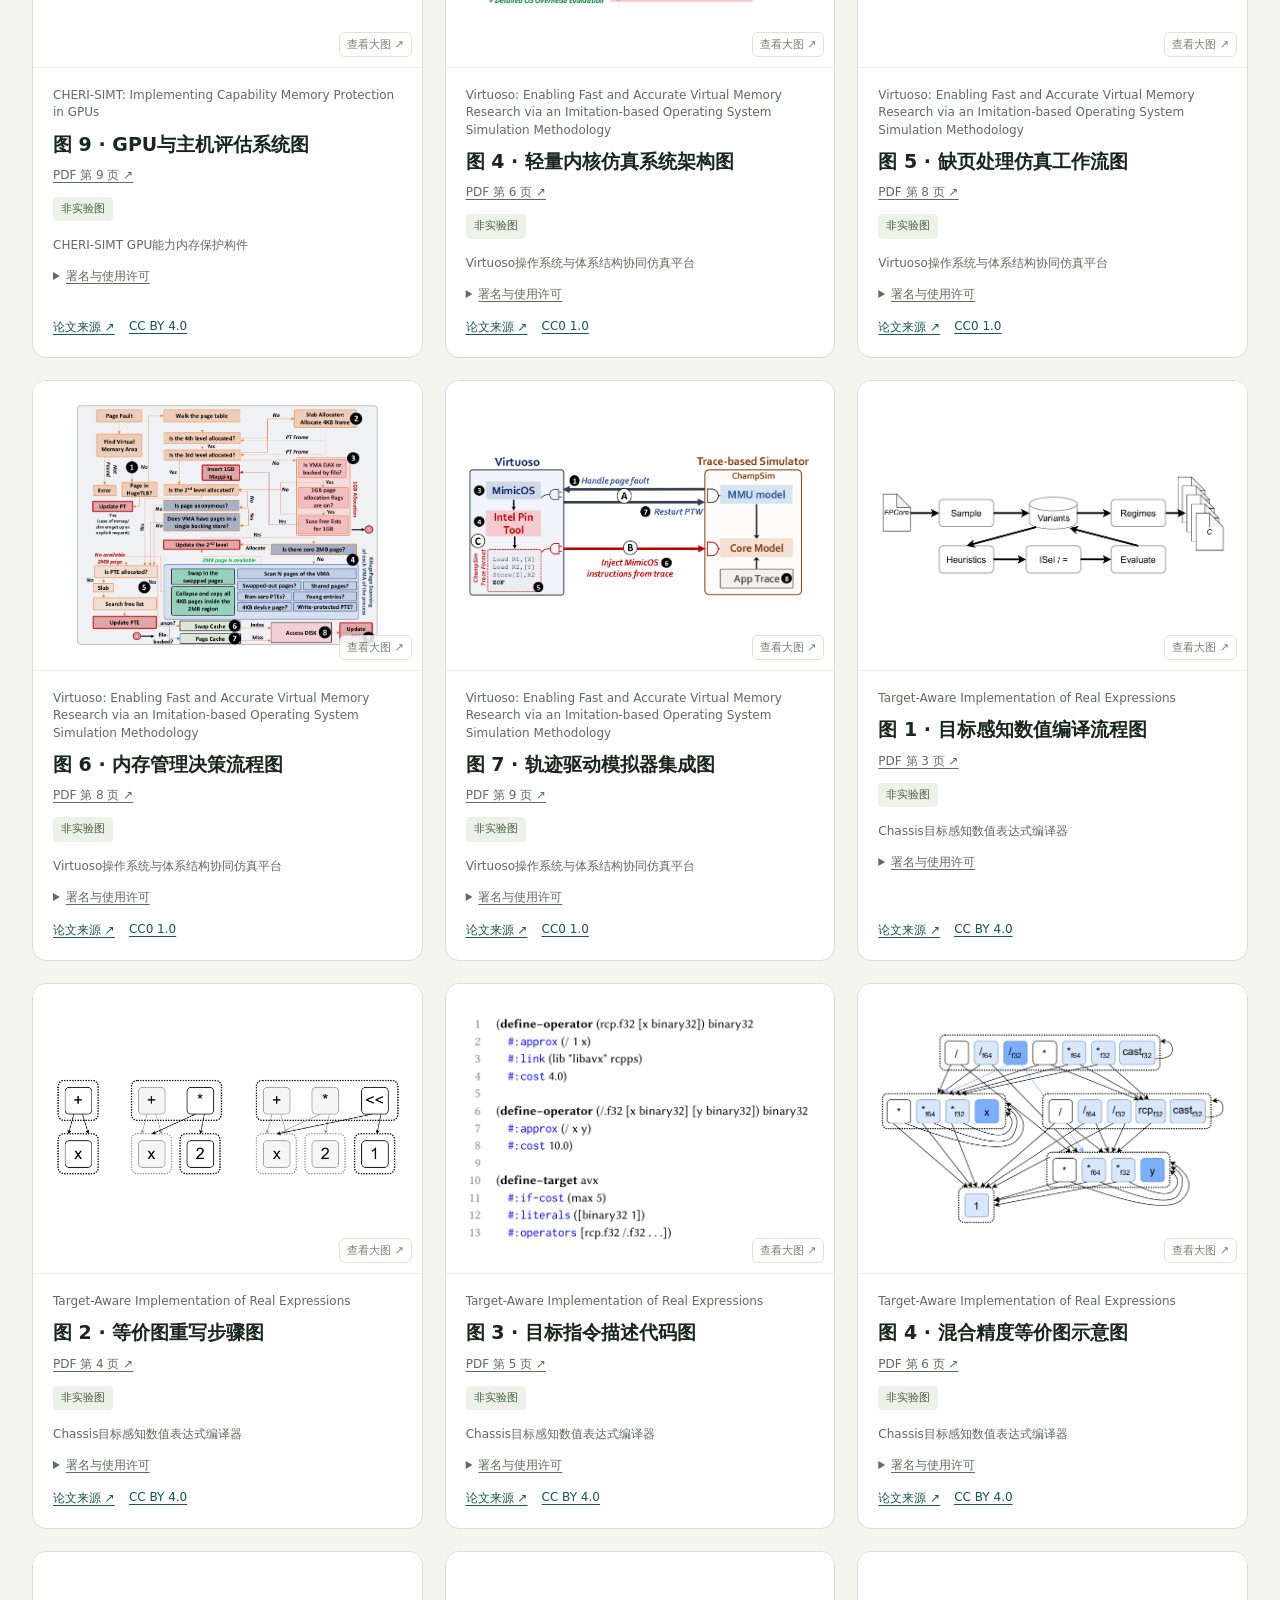
